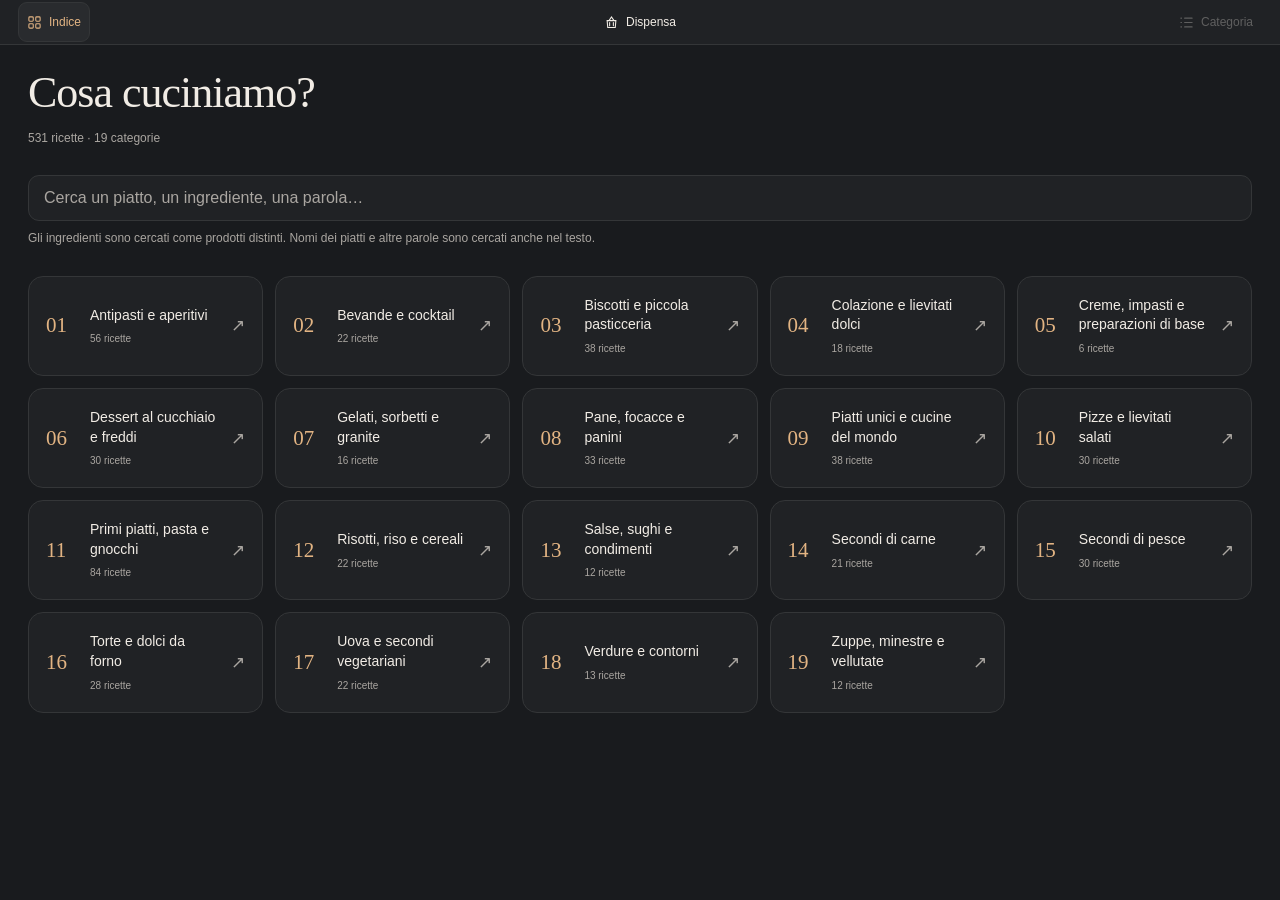
==== app/index.html @ 40055543 "Sapore TEC-05: enrich 11 approved legacy cards and alias duplicate Bomboloni" ====
<!DOCTYPE html><html lang="it"><head><meta charset="utf-8"><meta name="viewport" content="width=device-width, initial-scale=1, viewport-fit=cover"><meta name="theme-color" content="#191b1e"><title>Sapore · Ricettario</title><style>
:root{color-scheme:dark;--ink:#f1ece5;--muted:#aaa6a1;--accent:#e2b483;--paper:#191b1e;--panel:#202225;--line:#343638;--soft:#292b2e}*{box-sizing:border-box}html,body{margin:0;min-height:100%;font-family:ui-sans-serif,-apple-system,BlinkMacSystemFont,"Segoe UI",sans-serif;color:var(--ink);background:var(--paper)}button,input{font:inherit}button{cursor:pointer}button,a,input{-webkit-tap-highlight-color:transparent;touch-action:manipulation}button:focus-visible,input:focus-visible,a:focus-visible{outline:2px solid var(--accent);outline-offset:4px}button:disabled{cursor:default;opacity:.3}[hidden],.hidden{display:none!important}a{color:inherit}
.app{max-width:1280px;margin:auto;min-height:100dvh}.top{position:sticky;top:0;z-index:20;background:var(--panel);border-bottom:1px solid var(--line);padding:4px max(18px,env(safe-area-inset-right)) 4px max(18px,env(safe-area-inset-left));padding-top:max(4px,env(safe-area-inset-top))}.headerActions{display:flex;align-items:center;justify-content:space-between;gap:12px}.top button{display:flex;align-items:center;justify-content:center;gap:7px;min-height:42px;padding:7px 11px;border:1px solid transparent;border-radius:9px;color:var(--ink);background:transparent;font-size:12px}.top button:hover,.top button[aria-pressed=true]{background:var(--soft);border-color:var(--line)}.top button[aria-pressed=true]{color:var(--accent)}.top button svg{width:15px;height:15px;flex-shrink:0}.stage{padding:20px max(28px,env(safe-area-inset-right)) max(28px,env(safe-area-inset-bottom)) max(28px,env(safe-area-inset-left))}.small,.notice{font-size:12px;line-height:1.6;color:var(--muted)}
.index{padding:12px 0}.indexTop{display:flex;align-items:center;justify-content:space-between;gap:14px}.index h2,.pantry h2,.story h2,.welcome h2{font-family:Georgia,"Times New Roman",serif;font-weight:400;line-height:1.1;letter-spacing:-1px;font-size:clamp(28px,4vw,44px);margin:0}.count{font-family:ui-sans-serif,system-ui,sans-serif;font-size:11px;color:var(--muted);letter-spacing:0;white-space:nowrap;margin-left:8px}.categoryIntro{margin:12px 0 26px}.categoryGrid{display:grid;grid-template-columns:repeat(auto-fit,minmax(220px,1fr));gap:12px}.categoryCard{display:flex;align-items:center;gap:14px;min-height:100px;padding:19px 17px;border:1px solid var(--line);border-radius:15px;background:var(--panel);color:var(--ink);text-align:left}.categoryCard:hover{background:var(--soft);border-color:#78614b}.catNumber{flex:0 0 30px;color:var(--accent);font-family:Georgia,serif;font-size:21px}.catLabel{flex:1;font-size:14px;line-height:1.4;font-weight:500}.categoryCard small{display:block;margin-top:7px;color:var(--muted);font-size:10px;font-weight:400}.catArrow{font-size:17px;color:var(--muted)}.indexTop button{border:1px solid var(--line);background:var(--panel);color:var(--ink);border-radius:9px;min-height:42px;padding:8px 12px;font-size:12px}.search{width:100%;margin:20px 0 14px;border:1px solid var(--line);border-radius:11px;padding:13px 15px;min-height:44px;font-size:14px;color:var(--ink);background:var(--panel)}input::placeholder{color:var(--muted)}.results{display:grid;grid-template-columns:repeat(2,minmax(0,1fr));gap:8px}.results button{display:flex;justify-content:space-between;align-items:center;gap:12px;min-height:49px;padding:13px 15px;text-align:left;border:1px solid var(--line);border-radius:11px;background:var(--panel);color:var(--ink);font-size:13px;line-height:1.45}.results button:hover{background:var(--soft);border-color:#78614b}.results button span{color:var(--accent);font-size:20px}
.recipeNav{display:grid;grid-template-columns:minmax(0,1fr) auto minmax(0,1fr);gap:10px;align-items:center;margin:0 0 22px}.recipeNav button{display:flex;align-items:center;gap:10px;min-width:0;min-height:42px;border:1px solid var(--line);border-radius:10px;background:var(--panel);color:var(--ink);padding:6px 11px;text-align:left}.recipeNav button:last-child{justify-content:flex-end;text-align:right}.recipeNav button:hover:not(:disabled){background:var(--soft);border-color:#78614b}.navArrow{font-size:20px;color:var(--accent)}.navText{min-width:0}.recipeNav small{display:block;font-size:9px;color:var(--muted)}.recipeNav strong{display:block;font-size:11px;font-weight:500;overflow:hidden;white-space:nowrap;text-overflow:ellipsis;margin-top:3px}.recipePosition{font-size:10px;color:var(--muted);white-space:nowrap;font-variant-numeric:tabular-nums}
.recipe{display:grid;grid-template-columns:minmax(0,1.6fr) minmax(290px,1fr);gap:40px;padding:12px 8px 0;align-items:start}.recipeMain{grid-column:1;grid-row:1;min-width:0}.recipeAside{grid-column:2;grid-row:1;min-width:0}.recipeHeader{padding:2px 0 22px;margin-bottom:22px;border-bottom:1px solid var(--line)}.category{font-size:10px;letter-spacing:.15em;text-transform:uppercase;color:var(--accent);font-weight:500;line-height:1.5}.recipeHeader h2{font-family:Georgia,"Times New Roman",serif;font-size:clamp(31px,3.2vw,43px);font-weight:400;line-height:1.08;letter-spacing:-1.3px;margin:12px 0 18px;overflow-wrap:break-word;text-wrap:balance}.recipeFacts{display:flex;flex-wrap:wrap;gap:6px 15px;font-size:11px;line-height:1.55}.actions{display:flex;gap:6px;flex-wrap:wrap;margin-top:15px}.actions button,.actions a{display:inline-flex;align-items:center;justify-content:center;min-height:36px;border:1px solid var(--line);border-radius:8px;background:transparent;color:var(--muted);padding:6px 9px;font-size:10px;text-decoration:none}.actions button:hover,.actions a:hover{background:var(--soft);color:var(--ink)}.ingredients{background:var(--panel);border:1px solid var(--line);padding:20px 23px;border-radius:16px}.recipe h3{font-size:13px;font-weight:500;margin:0 0 17px;padding-bottom:13px;border-bottom:1px solid var(--line)}.ing{border-bottom:1px solid var(--line);padding:11px 0;font-size:13px;line-height:1.55;overflow-wrap:break-word}.ing:last-child{border:0}.ingQuantity{color:var(--accent);font-weight:550;font-variant-numeric:tabular-nums}.ingSection{font-size:10px;letter-spacing:.09em;text-transform:uppercase;color:var(--accent);margin:23px 0 6px;padding-bottom:8px;border-bottom:1px solid #6c5946;font-weight:500;line-height:1.5}.ingSection:first-of-type{margin-top:12px}.step{display:grid;grid-template-columns:26px minmax(0,1fr);gap:12px;align-items:start;font-size:14px;line-height:1.65;margin-bottom:18px;break-inside:avoid}.step:last-child{margin-bottom:0}.step i{display:grid;place-items:center;width:25px;height:25px;border:1px solid #76624d;border-radius:50%;color:var(--accent);font-size:10px;font-style:normal;font-weight:400;margin-top:1px}.step span{overflow-wrap:break-word}.photo{margin-top:28px;overflow:hidden;border-radius:13px;background:var(--soft)}.imageWrap{position:relative;width:100%;aspect-ratio:2.6 / 1;overflow:hidden}.photo img{position:absolute;inset:0;width:100%;height:100%;object-fit:cover;object-position:center 48%;display:block}.emptyPhoto{height:100%;display:flex;align-items:center;justify-content:center;padding:20px;background:linear-gradient(135deg,#292b2e,#202225)}.emptyPhoto a{font-size:12px;color:var(--muted);line-height:1.6;text-align:center;text-decoration-thickness:1px;text-underline-offset:4px}.noPhoto .imageWrap{aspect-ratio:auto;min-height:100px}.noPhoto .emptyPhoto{min-height:100px;padding-bottom:35px}.imageWrap .photoCredit{position:absolute;right:9px;bottom:9px;max-width:calc(100% - 18px);padding:5px 8px;background:#111214bf;border-radius:5px;color:#fff;font-size:9px;line-height:1.4;text-align:right}.photoCredit a{color:inherit;text-decoration:none}
.pantry{background:var(--panel);border:1px solid var(--line);border-radius:17px;padding:clamp(18px,3vw,32px)}.pantry h2{margin-bottom:13px}.pantry input{min-width:0;width:min(75%,460px);border:1px solid var(--line);border-radius:10px;padding:12px;min-height:44px;background:var(--paper);color:var(--ink)}.pantry button{min-height:44px;border:1px solid var(--line);border-radius:10px;padding:10px 13px;background:var(--soft);color:var(--ink);font-size:12px}.pantry #addIngredient{background:var(--accent);color:#191b1e;border-color:var(--accent)}.pantry .match{display:block;width:100%;text-align:left;margin-top:8px;background:var(--paper);color:var(--ink);min-height:48px;line-height:1.5}.pantry .match:hover{background:var(--soft)}.pantry .pill{display:inline-block;color:var(--accent);margin:3px;padding:7px 10px;font-size:12px}.story,.welcome{display:flex;flex-direction:column;align-items:center;justify-content:center;min-height:60dvh;text-align:center;padding:30px;background:var(--panel);border:1px solid var(--line);border-radius:17px;gap:14px}.story p,.welcome p{max-width:600px;font-size:14px;line-height:1.7;color:var(--muted)}.story button,.story a,.primaryButton{min-height:42px;background:var(--soft);color:var(--ink);border:1px solid var(--line);border-radius:10px;padding:10px 14px;text-decoration:none;font-size:12px}
@media(max-width:760px){.stage{padding:14px max(14px,env(safe-area-inset-right)) max(24px,env(safe-area-inset-bottom)) max(14px,env(safe-area-inset-left))}.top{padding-left:max(10px,env(safe-area-inset-left));padding-right:max(10px,env(safe-area-inset-right))}.index h2{font-size:31px}.indexTop{flex-wrap:wrap}.categoryIntro{margin:11px 0 20px}.categoryGrid{grid-template-columns:repeat(2,minmax(0,1fr));gap:9px}.categoryCard{display:grid;grid-template-columns:minmax(0,1fr) auto;align-items:start;gap:9px;padding:14px;min-height:126px;border-radius:13px}.catNumber{grid-column:1;font-size:21px}.catLabel{grid-column:1/-1;grid-row:2;font-size:12px}.catArrow{grid-column:2;grid-row:1;font-size:16px}.categoryCard small{font-size:10px;margin-top:5px}.results{grid-template-columns:1fr}.recipe{display:flex;flex-direction:column;gap:25px;padding:7px 4px 0}.recipeAside,.recipeMain{width:100%}.recipeHeader{padding:0 0 20px;margin-bottom:21px}.recipeHeader h2{font-size:36px;margin:11px 0 16px;letter-spacing:-1px;text-wrap:initial}.recipeFacts{font-size:12px;gap:6px 13px}.ingredients{padding:20px}.ing{font-size:14px;padding:12px 0}.recipe h3{font-size:14px}.step{font-size:15px;line-height:1.65;margin-bottom:21px}.recipeNav{gap:7px;margin-bottom:17px}.recipeNav button{padding:6px 9px;gap:6px}.recipeNav strong{font-size:10px}.recipeNav small{font-size:9px}.navArrow{font-size:18px}.recipePosition{font-size:9px}.imageWrap{aspect-ratio:1.25 / 1}.photo{margin-top:25px}.actions button,.actions a{min-height:40px;font-size:11px;padding:7px 11px}.pantry h2{font-size:30px}}
@media(prefers-reduced-motion:no-preference){button,a{transition:background .15s,border-color .15s}}

/* Compact Notte navigation and recipe header. */
.headerActions{display:grid;grid-template-columns:repeat(3,minmax(0,1fr));gap:4px}.headerActions #indexToggle{justify-self:start}.headerActions #pantryToggle{justify-self:center}.headerActions #categoryToggle{justify-self:end}.top{padding-bottom:2px;padding-top:max(2px,env(safe-area-inset-top))}.top button{padding:5px 8px;min-height:40px}.stage{padding-top:12px}.recipeNav{margin-bottom:12px}.recipe{padding-top:4px}.recipeHeader{padding:0 0 14px;margin-bottom:14px}.recipeHeader h2{margin:8px 0 12px}.step{padding-bottom:16px;margin-bottom:16px;border-bottom:1px solid var(--line)}.step:last-child{border-bottom:0;padding-bottom:0;margin-bottom:0}
@media(max-width:760px){.stage{padding-top:10px}.recipeNav{margin-bottom:12px}.recipe{padding-top:0;gap:22px}.recipeHeader{padding-bottom:14px;margin-bottom:15px}.recipeHeader h2{margin:8px 0 12px;font-size:34px}.step{padding-bottom:18px;margin-bottom:18px}.top button{font-size:12px;gap:5px;padding:5px 6px}}

@media print{@page{size:A4 landscape;margin:10mm}:root{color-scheme:light;--ink:#202125;--muted:#505050;--accent:#6c451f;--paper:#fff;--panel:#fff;--line:#ddd;--soft:#fff}html,body,.app,.stage{background:#fff!important;color:#202125!important;min-height:0!important;height:auto!important;overflow:visible!important}.top,.recipeNav,.actions,.photoCredit{display:none!important}.stage{padding:0!important}.recipe{display:grid!important;grid-template-columns:minmax(0,1.6fr) minmax(0,1fr)!important;gap:8mm;padding:0!important}.recipeAside{grid-column:2!important;grid-row:1!important}.recipeMain{grid-column:1!important;grid-row:1!important}.recipeHeader h2{font-size:25px}.ingredients{padding:4mm}.step{font-size:11px;margin-bottom:4mm;break-inside:avoid}.step i{width:21px;height:21px}.ing{font-size:11px;padding:5px 0}.recipe h3{font-size:12px}.photo{max-height:65mm;break-inside:avoid}.imageWrap{height:60mm;aspect-ratio:auto}.photo img{object-fit:contain}.noPhoto{display:none}}

/* Reading order: phone title/photo/ingredients; tablet left card/right method. */
.recipe{grid-template-columns:minmax(0,1fr) minmax(0,1.45fr);gap:32px}.recipeAside{grid-column:1;grid-row:1;display:flex;flex-direction:column}.recipeMain{grid-column:2;grid-row:1}.recipeAside .recipeHeader{order:0}.recipeAside .ingredients{order:1}.recipeAside .photo{order:2;margin-top:20px}.recipeAside .imageWrap{aspect-ratio:4 / 3}.recipeAside .noPhoto .imageWrap{aspect-ratio:auto}.recipeHeader h2{font-size:clamp(30px,3vw,40px)}
@media(min-width:761px) and (max-width:1100px){.stage{padding-left:22px;padding-right:22px}.recipe{grid-template-columns:minmax(0,0.9fr) minmax(0,1.35fr);gap:26px;padding-left:0;padding-right:0}.recipeHeader h2{font-size:32px;line-height:1.08}.recipeFacts{font-size:11px;gap:5px 12px}.ingredients{padding:16px 18px}.ing{padding:9px 0;font-size:13px}.step{font-size:14px;line-height:1.6;gap:10px}.recipeAside .photo{margin-top:16px}.recipeAside .imageWrap{aspect-ratio:16 / 10}}
@media(max-width:760px){.recipe{gap:22px}.recipeAside .recipeHeader{order:0}.recipeAside .photo{order:1;margin:0 0 16px}.recipeAside .ingredients{order:2}.recipeAside .imageWrap{aspect-ratio:4 / 3}.recipeAside .noPhoto .imageWrap{aspect-ratio:auto}.recipeHeader h2{font-size:34px}.categoryCard .catNumber,.categoryCard .catArrow{display:none}.categoryCard{display:flex;align-items:center;min-height:84px;padding:15px}.categoryCard .catLabel{font-size:13px;line-height:1.4}.categoryCard small{margin-top:7px;font-size:11px}}
@media print{.recipe{grid-template-columns:minmax(0,1fr) minmax(0,1.45fr)!important}.recipeAside{grid-column:1!important}.recipeMain{grid-column:2!important}.recipeAside .photo{order:2}.recipeAside .ingredients{order:1}}
.pantryV2{background:transparent;border:0;padding:8px 0}.pantryHeading{display:flex;gap:20px;justify-content:space-between;align-items:flex-start}.pantryHeading h2{margin:10px 0 12px}.pantryHeading .small{max-width:650px;margin:0 0 20px}.pantryV2 .quietButton{background:transparent;color:var(--muted)}.pantryEntry{display:flex;gap:8px}.pantryV2 .pantryEntry input{width:100%;max-width:none;flex:1;background:var(--panel);padding:13px 15px}.pantryV2 #addIngredient{flex-shrink:0}.visuallyHidden{position:absolute;width:1px;height:1px;padding:0;margin:-1px;overflow:hidden;clip:rect(0,0,0,0);white-space:nowrap;border:0}.stockList{display:flex;flex-wrap:wrap;gap:6px;margin:12px 0 18px}.pantryV2 .pill{display:inline-flex;gap:12px;align-items:center;min-height:38px;margin:0;padding:8px 12px}.pill span{color:var(--muted);font-size:18px}.pantryPreferences{display:flex;align-items:center;justify-content:space-between;gap:20px;flex-wrap:wrap;border-top:1px solid var(--line);border-bottom:1px solid var(--line);padding:18px 0;margin-bottom:18px}.pantryPreferences fieldset{margin:0;padding:0;border:0}.pantryPreferences legend{font-size:12px;color:var(--muted);padding:0;margin-bottom:9px}.pantryLimits{display:flex;gap:5px}.pantryLimits button{min-width:44px;background:var(--panel)}.pantryLimits button[aria-pressed=true]{color:var(--accent);border-color:var(--accent)}.pantryBasics{display:flex;align-items:center;gap:9px;font-size:12px;line-height:1.5;cursor:pointer}.pantryV2 .pantryBasics input{width:19px;height:19px;min-height:19px;margin:0;padding:0;accent-color:var(--accent);flex-shrink:0}#pantryFeedback{margin:0 0 16px;min-height:20px;color:var(--accent)}.pantryEmpty{background:var(--panel);border:1px solid var(--line);border-radius:16px;padding:28px}.pantryEmpty h3{font-family:Georgia,serif;font-size:25px;font-weight:400;margin:0 0 12px}.pantryEmpty p{font-size:14px;line-height:1.6;color:var(--muted);max-width:640px;margin:0}.pantryRecipeGrid{display:grid;grid-template-columns:repeat(2,minmax(0,1fr));gap:14px}.pantryV2 .pantryRecipe{display:flex;flex-direction:column;align-items:stretch;gap:11px;text-align:left;border-radius:15px;background:var(--panel);padding:20px;color:var(--ink);line-height:1.55}.pantryRecipe:hover{border-color:var(--accent)}.pantryRecipeTop{display:flex;align-items:flex-start;justify-content:space-between;gap:12px}.pantryRecipeTop .category{font-size:9px;color:var(--muted)}.pantryBadge{font-size:10px;font-weight:500;white-space:nowrap;color:var(--accent)}.pantryBadge.ready{color:#f5e1b8}.pantryRecipeName{font-family:Georgia,serif;font-size:25px;line-height:1.15}.pantryAvailability{font-size:11px;color:var(--accent)}.pantryHave,.pantryMissing{font-size:12px}.pantryHave{color:var(--muted)}.pantryMissing{border-top:1px solid var(--line);padding-top:11px;color:var(--ink)}.pantryHave b,.pantryMissing b{font-weight:500}.pantryOptional{font-size:11px;color:var(--muted)}.pantryOpen{display:flex;justify-content:space-between;font-size:11px;color:var(--accent);margin-top:auto;padding-top:6px}.pantryFootnote{margin-top:24px;max-width:760px}.morePantry{display:block;margin:20px auto}.pantryV2 button:focus-visible{outline:2px solid var(--accent);outline-offset:3px}@media(max-width:760px){.pantryV2{padding:6px 0}.pantryHeading{gap:10px}.pantryHeading h2{font-size:31px}.pantryRecipeGrid{grid-template-columns:1fr}.pantryPreferences{gap:16px}.pantryV2 .pantryRecipe{padding:17px}.pantryRecipeName{font-size:24px}.pantryRecipeTop{flex-wrap:wrap;gap:6px}.pantryEntry input{font-size:16px}.pantryBasics{min-height:40px}.pantryEmpty{padding:22px}}
.recipeSearchBox{position:relative;margin-top:18px}.recipeSearchBox .search{margin:0;padding-right:44px}.recipeSearchBox button{position:absolute;right:5px;top:5px;min-width:34px;min-height:34px;padding:3px;font-size:22px}.searchHint{margin:8px 0 12px;font-size:12px}.searchResults{margin-bottom:16px}.searchResults button{align-items:flex-start}.searchResultText{min-width:0}.searchResultText strong{font-weight:500}.searchResultText small{display:block;color:var(--accent);font-size:10px;margin-top:5px}.searchResultText p{color:var(--muted);font-size:12px;margin:8px 0 0;line-height:1.5;overflow-wrap:anywhere}.categoryGrid[hidden]{display:none}button[hidden]{display:none}
.recipeSearchBox input::-webkit-search-cancel-button,.recipeSearchBox input::-webkit-search-decoration{-webkit-appearance:none}

/* Keep editable text at 16px to prevent iOS focus zoom; pinch zoom stays available. */
.recipeSearchBox .search,.pantryV2 .pantryEntry input{font-size:16px}
</style><link rel="stylesheet" href="layout-r3.css"></head><body><div class="app" id="app"><header class="top"><nav class="headerActions" aria-label="Navigazione principale"><button id="indexToggle" aria-pressed="false"><svg viewBox="0 0 24 24" fill="none" stroke="currentColor" stroke-width="1.7" aria-hidden="true"><rect x="3" y="3" width="7" height="7" rx="1.5"/><rect x="14" y="3" width="7" height="7" rx="1.5"/><rect x="3" y="14" width="7" height="7" rx="1.5"/><rect x="14" y="14" width="7" height="7" rx="1.5"/></svg>Indice</button><button id="pantryToggle" aria-pressed="false"><svg viewBox="0 0 24 24" fill="none" stroke="currentColor" stroke-width="1.7" stroke-linecap="round" aria-hidden="true"><path d="M5 9h14l-1 11H6L5 9Z M8 9l4-6 4 6 M9 12v5 M15 12v5"/></svg>Dispensa</button><button id="categoryToggle" aria-label="Torna alla categoria" disabled><svg viewBox="0 0 24 24" fill="none" stroke="currentColor" stroke-width="1.7" stroke-linecap="round" aria-hidden="true"><path d="M9 5h12M9 12h12M9 19h12M3 5h1M3 12h1M3 19h1"/></svg>Categoria</button></nav></header><main id="stage" class="stage" aria-live="polite"></main></div>
<script src="layout-r3.js"></script><script>const EDITORIAL_ENRICHMENT={"GZ-00076":{"description":"Variante siciliana delle arancine con riso allo zafferano e ripieno di besciamella, granella di pistacchio e caciocavallo.","story":"Gli arancini, chiamati anche arancine secondo le tradizioni locali, appartengono alla cultura dello street food siciliano. Questa variante valorizza il pistacchio, ingrediente particolarmente rappresentativo della gastronomia dell'isola, abbinandolo al caciocavallo e alla besciamella. La fonte descrive il contesto gastronomico, ma non documenta una data o un inventore della variante.","history_status":"verified_editorial_introduction"},"GZ-00002":{"description":"Finger food da aperitivo composto da piccoli blinis di farina di ceci e farina di frumento, prosciutto crudo e avocado disposto a rosa, accompagnato da marmellata d'arancia. La presentazione punta sul contrasto fra sapidità, freschezza e nota agrumata.","story":"La pagina editoriale presenta il piatto come proposta contemporanea per feste, Natale e Capodanno, non come specialità con una storia tradizionale documentata. L'elemento distintivo è la decorazione floreale dell'avocado e l'incontro fra sapori diversi.","history_status":"editorial_context_no_historical_origin"},"GZ-01477":{"description":"Bocconcini di baccalà dissalato fritti in pastella alla birra con paprika, accompagnati da una salsa di maionese, ketchup, senape, cetriolini e una nota piccante. La pastella fredda e la frittura a 180 °C favoriscono una crosta croccante.","story":"GialloZafferano propone questa versione come interpretazione speziata del classico baccalà fritto casalingo, adatta anche alle occasioni festive e agli aperitivi. La pagina non attribuisce alla specifica variante alla paprika una provenienza storica documentata.","history_status":"editorial_context_no_historical_origin"},"GZ-03895":{"description":"Piccoli fagottini di pasta sfoglia che racchiudono albicocche e formaggio filante: l'esterno friabile e dorato contrasta con la frutta morbida e il ripieno sapido.","story":"La presentazione editoriale descrive una proposta creativa da aperitivo o brunch, ispirata all'abbinamento dolce-salato; non la identifica come ricetta regionale storica.","history_status":"editorial_context_no_historical_origin"},"GZ-00005":{"description":"Specialità siciliana di riso farcito, modellato e fritto; nella versione presentata i ripieni classici sono ragù con piselli e prosciutto con mozzarella.","story":"Gli arancini o arancine sono un emblema dello street food siciliano. Forma e dimensioni cambiano secondo città e ripieno; la fonte li accosta alle panelle e ai cazzilli palermitani e distingue preparazioni affini come supplì laziali e palle di riso campane.","history_status":"documented_culinary_tradition"},"GZ-00078":{"description":"Sfere fritte di spaghetti conditi con burro, formaggio, uova e zafferano, solitamente farcite con ragù, piselli e scamorza.","story":"La pagina li presenta come reinterpretazione dei classici arancini di riso della cucina siciliana: la pasta sostituisce il riso, mentre restano la forma da street food e la frittura. Non fornisce una data di invenzione.","history_status":"documented_derivation_no_date"},"GZ-01802":{"description":"Mazzetti di asparagi avvolti con prosciutto crudo e pasta sfoglia, arricchiti da formaggio e senape di Digione; il risultato è un antipasto croccante e saporito.","story":"La presentazione valorizza la stagionalità primaverile degli asparagi e l'uso del piatto per brunch e occasioni conviviali. Non documenta una specifica origine storica o regionale.","history_status":"editorial_context_no_historical_origin"},"GZ-01463":{"description":"Mezzi avocado usati come piccoli contenitori per uova e salmone, con succo di lime a dare freschezza; piatto adatto a colazione salata e brunch.","story":"La fonte lo presenta come rivisitazione moderna della colazione di ispirazione inglese, alternativa a uova, toast e bacon. Non sostiene che sia una preparazione inglese tradizionale codificata.","history_status":"editorial_context_no_historical_origin"},"GZ-01480":{"description":"Crema delicata e soffice di stoccafisso lavorato e mantecato, da servire con crostini o polenta grigliata.","story":"Piatto rappresentativo della tradizione veneziana. Nel lessico veneto lo stoccafisso essiccato viene comunemente chiamato baccalà, circostanza spiegata nell'introduzione della fonte. La ricetta pubblicata è attribuita allo chef Francesco Munarini dell'Osteria Do Spade di Venezia; la pagina non documenta una data precisa d'origine del piatto.","history_status":"documented_regional_tradition"},"GZ-02318":{"description":"Panini ai cereali svuotati e farciti con verdure, formaggio e prosciutto, poi passati in forno per ottenere bordi croccanti e un interno morbido.","story":"La pagina descrive un'idea versatile da buffet e cena informale, con farciture adattabili agli ingredienti disponibili. I riferimenti geografici nell'introduzione non costituiscono una prova di origine regionale precisa.","history_status":"editorial_context_no_historical_origin"},"GZ-00007":{"description":"Piccoli involtini da aperitivo in cui una prugna disidratata viene avvolta nel bacon e cotta al forno fino a ottenere un rivestimento dorato e croccante. Il contrasto fra la dolcezza del frutto e la sapidità del salume è l'elemento caratterizzante.","story":"La presentazione editoriale propone questi bocconcini come finger food per occasioni speciali e richiama la tradizione degli accostamenti dolce-salato; non attribuisce alla ricetta una specifica origine geografica o storica.","history_status":"editorial_context_no_documented_origin"},"GZ-00008":{"description":"Bocconcini vegetariani cotti in piccoli stampi, preparati con quinoa, zucchine, Grana Padano, zenzero e scorza di limone. Una proposta leggera dal profilo fresco e aromatico, adatta come antipasto.","story":"La fonte racconta la lunga storia della quinoa negli altopiani andini del Sud America, dove è coltivata da millenni, e ne ricorda il valore nella cultura inca con il nome quechua 'Chisiya mama', riferito alla madre dei semi. Si tratta della storia dell'ingrediente, non di una pretesa origine antica dei bocconcini di questa ricetta.","history_status":"documented_ingredient_history_not_recipe_origin"},"GZ-00011":{"description":"Bruschetta di pane tostato con crema di robiola ed erba cipollina, prosciutto crudo dolce e fichi leggermente grigliati con miele. L'insieme combina croccantezza, cremosità e contrasto dolce-sapido.","story":"La pagina spiega che il termine 'bruschetta' è collegato a 'bruscato', cioè pane rustico abbrustolito, e ne colloca l'uso tradizionale fra Lazio e Abruzzo prima della diffusione nel resto d'Italia. Questo contesto riguarda la bruschetta in generale; l'abbinamento con fichi e crudo è presentato come interpretazione moderna.","history_status":"documented_dish_family_etymology"},"GZ-00015":{"description":"Tartine mignon di pane o pancarrè, generalmente senza crosta, arricchite con burro, creme o salse e guarnizioni variabili. La disposizione decorativa degli ingredienti è parte integrante della preparazione, pensata per essere mangiata in uno o due bocconi.","story":"La fonte descrive il ruolo dei canapè come piccoli antipasti da aperitivo e l'importanza della loro presentazione elegante; non fornisce una ricostruzione storica documentata dell'origine del piatto.","history_status":"editorial_context_no_documented_origin"},"GZ-00085":{"description":"Bicchierini monoporzione con riso Venere aromatico, crema di porro, basilico e zenzero e dadini di pesce spada profumati al limone. Il contrasto cromatico tra riso scuro, salsa verde e pesce rende scenografico l'antipasto.","story":"La presentazione editoriale interpreta in chiave moderna l'abbinamento fra riso e pesce della cucina italiana. Non documenta un'origine storica specifica di questa preparazione.","history_status":"editorial_context_no_historical_origin"},"GZ-03967":{"description":"Specialità ligure cremosa a base di stoccafisso ammollato, patate, olio extravergine, aglio, prezzemolo e scorza di limone. Il pesce e le patate vengono amalgamati fino a ottenere una consistenza morbida, adatta ai crostoni.","story":"La fonte collega il brandacujun alla tradizione marinara ligure: stoccafisso e patate erano alimenti conservabili e pratici durante le traversate. Riporta come possibile spiegazione del nome il gesto del «brandare», cioè scuotere o ruotare ripetutamente la pentola; esistono però più interpretazioni etimologiche.","history_status":"documented_regional_tradition_qualified_etymology"},"GZ-00089":{"description":"Piccoli gusci di pasta brisée ripieni di risotto al pomodoro con piselli, prosciutto cotto e taleggio, cotti al forno e serviti come antipasto monoporzione.","story":"La fonte propone una reinterpretazione salata dei budini di riso dolci associati alla pasticceria toscana. Il riferimento è gastronomico e non costituisce prova di un'origine antica della specifica variante salata.","history_status":"editorial_inspiration_not_historical_origin"},"GZ-00022":{"description":"Aperitivo estivo composto da bicchierini di melone frullato e condito, accompagnati da fagottini croccanti di pasta fillo con feta, cipolla rossa, olive nere e pomodorini.","story":"La ricetta nasce come proposta editoriale contemporanea che sostituisce il classico accostamento prosciutto e melone con il contrasto fra dolcezza del melone e sapidità della feta. La fonte non indica una tradizione o data di invenzione per questo piatto.","history_status":"editorial_context_no_historical_origin"},"GZ-00024":{"description":"Crocchette fritte dalla panatura dorata e croccante, con un interno morbido ottenuto da una besciamella molto densa arricchita con prosciutto crudo e cipolla.","story":"La presentazione inserisce le crocchette nel repertorio degli antipasti e degli stuzzichini, citando varianti a base di patate, riso o formaggi e il confronto con le croquetas spagnole. Non documenta una provenienza storica precisa per questa versione.","history_status":"editorial_context_no_historical_origin"},"GZ-00132":{"description":"Crocchette fritte di risotto allo zafferano con cuore cremoso di stracchino e rivestimento croccante di panko. Il colore dorato del riso richiama il risotto alla milanese.","story":"La fonte dichiara esplicitamente l'ispirazione al risotto alla milanese e alla tradizione lombarda dello zafferano nel riso. La trasformazione in crocchette ripiene è una reinterpretazione, non una ricetta storica milanese attestata dalla pagina.","history_status":"documented_culinary_inspiration"}};
const RECIPES=[{"id":"GZ-03895","name":"Albicocche in sfoglia","category":"Antipasti e aperitivi","serves":"6 pezzi","prep":"10 min","cook":"18 min","rest":"","ingredients":["Albicocche 6","pasta sfoglia rotonda 230 g","scamorza 30 g.\nPER FINIRE: tuorlo 1","latte intero 10 g","semi di lino 1 cucchiaino","pepe rosa in grani 1 cucchiaino."],"steps":["Tagliare la scamorza a cubetti. Lavare le albicocche, asciugarle, dividerle a metà e togliere il nocciolo.","Ricavare sei dischi di pasta sfoglia di circa 10 cm di diametro.","Sistemare metà albicocca al centro di ogni disco, riempire la cavità con scamorza e richiudere con l'altra metà.","Avvolgere ciascun frutto nella sfoglia sigillando le giunzioni, disporre su una teglia con carta forno e spennellare con tuorlo e latte.","Praticare piccoli fori in superficie, cospargere con semi di lino e pepe rosa e cuocere in forno statico a 200 °C per 15–18 minuti, fino a doratura."],"photo":"","source":"https://www.giallozafferano.com/recipes/apricots-in-puff-pastry.html","pdfPage":10,"description":"Un antipasto accattivante e insolito che racchiude al suo interno un segreto di formaggio filante... lasciatevi stupire dalle albicocche in sfoglia!"},{"id":"GZ-00002","name":"Antipasto crudo e avocado","category":"Antipasti e aperitivi","serves":"12 pezzi","prep":"15 min","cook":"15 min","rest":"","ingredients":["Avocado sodi 2","farina di ceci 50 g","farina 00 50 g","lievito istantaneo salato 1/4 cucchiaino","acqua 120 g","sale 5 g","prosciutto crudo 12 fette","marmellata di arance 2 cucchiai."],"steps":["Riunire le due farine, il lievito e il sale; incorporare l’acqua a filo lavorando con una frusta fino a ottenere una pastella uniforme.","Cuocere dodici piccoli blinis in padella antiaderente, circa 2–3 minuti per lato, e tenerli da parte.","Tagliare gli avocado a fettine sottili; per ogni pezzo sovrapporre e avvolgere circa dieci fettine formando una rosa.","Disporre su ogni blinis una fetta di prosciutto e una rosa di avocado. Servire con la marmellata di arance leggermente lavorata."],"photo":"","source":"https://ricette.giallozafferano.it/Antipasto-crudo-e-avocado.html","pdfPage":11,"description":"Stuzzicate l'appetito dei vostri ospiti con un accattivante finger food dai sapori esotici che li conquisterà al primo morso: antipasto crudo e avocado!"},{"id":"GZ-00003","name":"Arancini al ragù bianco","category":"Antipasti e aperitivi","serves":"12 pezzi","prep":"60 min","cook":"45 min","rest":"raffreddamento riso circa 2 ore","ingredients":["RISO: riso Vialone Nano 500 g","acqua 1200 g","caciocavallo grattugiato 100 g","burro 30 g","zafferano 0,45 g","sale fino q.b.\nRAGÙ: manzo macinato 50 g","maiale macinato 50 g","piselli 80 g","sedano 1 costa","carota 1","cipolla dorata 1","Parmigiano Reggiano 50 g","vino bianco 40 g","olio EVO, sale e pepe q.b.\nRIPIENO: caciocavallo a cubetti 50 g.\nPASTELLA: farina 00 200 g","acqua fredda 340 g","sale 1 pizzico.\nPANATURA: pangrattato q.b.","olio di arachidi q.b."],"steps":["Lessare il riso nell'acqua salata fino ad assorbimento; condirlo con zafferano sciolto in poca acqua calda, burro e caciocavallo grattugiato.","Stendere il riso su un vassoio, coprirlo e lasciarlo raffreddare completamente per circa due ore.","Rosolare sedano, carota e cipolla tritati; unire le carni, sfumare con il vino e cuocere dolcemente. A metà cottura aggiungere i piselli; alla fine incorporare il Parmigiano e raffreddare.","Con le mani inumidite formare una cavità nel riso, inserire ragù e cubetti di caciocavallo, richiudere e modellare a punta.","Mescolare farina, acqua fredda e sale in una pastella liscia. Rivestire ogni arancino e poi passarlo nel pangrattato.","Friggere pochi pezzi per volta in olio a circa 170 °C, scolare su carta assorbente e servire caldi."],"photo":"","source":"https://www.giallozafferano.com/recipes/white-ragu-arancini.html","pdfPage":12,"description":"La newsletter presenta questo piatto, ma non ne conserva una descrizione completa. La fonte è disponibile tramite il collegamento qui sotto"},{"id":"GZ-00005","name":"arancini di riso","category":"Antipasti e aperitivi","serves":"Circa 12 arancini","prep":"60 min","cook":"50 min","rest":"Circa 2 h di raffreddamento del riso","ingredients":["Riso Vialone Nano 500 g","Acqua 1,25 l, per il riso","Caciocavallo stagionato grattugiato 100 g","Burro 30 g","Zafferano 0,15 g","Sale grosso 1 cucchiaio","Carne macinata di maiale 150 g, per il ragù","Passata di pomodoro 200 g","Piselli 80 g","Cipolla bianca 50 g","Vino rosso 50 g","Olio extravergine d’oliva q.b.","Sale fino q.b.","Pepe nero q.b.","Caciocavallo fresco 50 g, per il ragù","Prosciutto cotto 120 g, per il ripieno bianco","Mozzarella 120 g, per il ripieno bianco","Farina 00 200 g, per la pastella","Acqua 350 g, per la pastella","Sale fino 1 pizzico, per la pastella","Pangrattato 200 g","Olio di semi 3 l, per friggere"],"steps":["Cuoci il riso in acqua salata finché il liquido viene assorbito; verso fine cottura unisci lo zafferano.","Manteca con burro e caciocavallo stagionato, poi stendi su un vassoio e fai raffreddare completamente.","Per il ragù, rosola cipolla e macinato nell’olio, sfuma col vino, aggiungi passata e piselli e cuoci finché il sugo è denso.","Taglia a cubetti mozzarella, prosciutto e caciocavallo fresco.","Con mani inumidite forma cavità in porzioni di riso; farcisci metà con prosciutto e mozzarella e metà con ragù e caciocavallo.","Chiudi bene e modella i pezzi; prepara una pastella fluida con farina, acqua e un pizzico di sale.","Immergi gli arancini nella pastella, ricoprili di pangrattato e friggi pochi pezzi alla volta a 160–170 °C fino a doratura."],"photo":"https://commons.wikimedia.org/wiki/Special:FilePath/Arancini_.jpg","source":"https://www.giallozafferano.com.br/receitas/Arancini-de-arroz.html","pdfPage":13,"description":"La newsletter presenta questo piatto, ma non ne conserva una descrizione completa. La fonte è disponibile tramite il collegamento qui sotto","photoCreditUrl":"https://commons.wikimedia.org/wiki/File:Arancini_.jpg","photoAuthor":"AndreaTartaglia","photoLicense":"CC BY-SA 4.0","photoIllustrative":true},{"id":"GZ-00076","name":"Arancini di riso al pistacchio","category":"Antipasti e aperitivi","serves":"Scheda: 12 arancini nella lista ingredienti; intestazione indica 13 pezzi. Quantità da verificare.","prep":"Non precisato nella fonte consultata","cook":"Risotto circa 18-20 min; frittura a 170 °C (durata non precisata)","rest":"","ingredients":["Riso: 300 g riso Carnaroli","50 g scalogno","30 g olio extravergine di oliva","50 g vino bianco","800 g brodo vegetale","1 bustina zafferano","65 g Grana Padano","Sale e pepe q.b.","Ripieno: 15 g burro","15 g farina 00","150 g latte intero","Noce moscata e sale q.b.","30 g granella di pistacchio","55 g caciocavallo","Pastella e frittura: 130 g farina 00","195 g acqua","Sale q.b.","150 g pangrattato","800 g olio di semi di arachide","Finitura: 10 g farina di pistacchio"],"steps":["Preparare il brodo vegetale e conservarne 50 g per sciogliere lo zafferano. Soffriggere lo scalogno tritato in olio, tostare il riso e sfumare con vino bianco.","Cuocere il risotto unendo brodo caldo in più riprese per circa 18–20 minuti; regolare di sale e pepe, aggiungere lo zafferano sciolto nel brodo e mantecare con Grana Padano. Stendere su un vassoio e raffreddare completamente.","Creare una besciamella densa: scaldare il latte con sale e noce moscata; fare un roux con burro e farina, versare il latte e cuocere mescolando. Raffreddarla coperta a contatto.","Tagliare il caciocavallo a cubetti. Prendere circa 75 g di riso freddo per pezzo, appiattire nel palmo, farcire con poca besciamella, granella e formaggio e chiudere a sfera.","Preparare una pastella liscia con farina, acqua e sale. Passare ogni arancino nella pastella e poi nel pangrattato.","Scaldare l’olio a 340 °F e friggere pochi arancini per volta fino a doratura; scolare e rifinire con la farina di pistacchio."],"photo":"","source":"https://ricette.giallozafferano.it/Arancini-di-riso-al-pistacchio.html","pdfPage":14,"description":"Variante siciliana delle arancine con riso allo zafferano e ripieno di besciamella, granella di pistacchio e caciocavallo.","notes":"Discrepanza fonte: indicazione per 12 nella lista ingredienti, 13 nell’intestazione. Nessuna correzione arbitraria, confronto editoriale necessario.","sourceOriginalId":"SRC-5a0d7d5c78927927","reviewedRecordSha256":"2c25244ef10d5a0fcfd9b8b7a7767f07d7f5b9fc93a02dcc4946c5bc7bdc8485","sourceReviewRevision":"CUR-20261117-FONTE-R4.1","author":"GialloZafferano","temperature":"Frittura a 340 °F (circa 171 °C); riso 18–20 min.","alternateSourceUrls":["https://www.giallozafferano.com/recipes/pistachio-rice-arancini.html"]},{"id":"GZ-00078","name":"Arancini di spaghetti","category":"Antipasti e aperitivi","serves":"20 arancini","prep":"60 min","cook":"60 min","rest":"","ingredients":["Pasta: spaghetti 500 g","burro 35 g","tuorli 3","Grana Padano DOP 250 g","zafferano 1 bustina","olio EVO q.b.","sale q.b.","pepe q.b. Ragù: burro 25 g","manzo macinato 200 g","cipolla bianca 1/2","olio EVO q.b.","pepe q.b.","piselli surgelati 100 g","concentrato di pomodoro 40 g","sale q.b.","scamorza 100 g","vino rosso 100 ml. Pastella: pangrattato 500 g","farina 00 150 g","acqua 360 g","sale 1 pizzico. Frittura: olio di arachidi q.b."],"steps":["Per il ragù, stufare la cipolla nel burro e olio, rosolare la carne, sfumare con il vino e aggiungere il concentrato diluito; cuocere circa venti minuti, poi unire i piselli e far raffreddare.","Lessare gli spaghetti, colorarli con zafferano sciolto in acqua di cottura, scolarli e raffreddarli.","Condirli con burro, Grana, tuorli, sale e pepe; tagliarli grossolanamente e farli rassodare in frigorifero, preferibilmente una notte.","Modellare porzioni di spaghetti a pallina, farcirle con ragù e cubetti di scamorza, quindi chiuderle e raffreddarle ancora dieci minuti.","Mescolare farina, acqua e sale per una pastella; passarvi gli arancini e poi nel pangrattato.","Friggere in olio caldo per circa 5-6 minuti, finché sono dorati, e scolare."],"photo":"https://www.giallozafferano.com.br/images/142-14218/arancini-de-espaguete_1200x800.jpg","source":"https://www.giallozafferano.com.br/receitas/arancini-de-espaguete.html","pdfPage":15,"description":"Gli arancini di spaghetti sono una gustosa alternativa ai classici arancini di riso, preparati con spaghetti e un gustoso ripieno di ragÄ± e scamorza. <http://ricette.giallozafferano.it/Arancini-di-spaghetti.html>"},{"id":"GZ-01802","name":"Asparagi in sfoglia con crudo","category":"Antipasti e aperitivi","serves":"4 persone","prep":"30 min","cook":"25 min","rest":"","ingredients":["Asparagi 800 g","Pasta sfoglia 250 g","Prosciutto crudo 8 fette","Grana Padano DOP a scaglie 30 g","Uova 1."],"steps":["Eliminare le estremità dure degli asparagi e pulire i gambi. Legarli a mazzetto e lessarli in acqua salata per 8–10 minuti, lasciandoli ancora consistenti. Scolare e asciugare.","Stendere la sfoglia e tagliarla in otto strisce larghe circa tre centimetri.","Distribuire le scaglie di Grana sulle fette di prosciutto e avvolgerle attorno agli asparagi.","Arrotolare su ogni porzione una striscia di sfoglia a spirale. Spennellare con l’uovo sbattuto.","Disporre su teglia foderata e cuocere nel forno preriscaldato a 392 °F per circa 15 minuti, finché la sfoglia è dorata. Servire caldi."],"photo":"https://www.giallozafferano.com/images/313-31394/asparagus-in-puff-pastry-with-prosciutto_780x520_wm.jpg","source":"https://www.giallozafferano.com/recipes/asparagus-in-puff-pastry-with-prosciutto.html","pdfPage":16,"description":"La newsletter presenta questo piatto, ma non ne conserva una descrizione completa. La fonte è disponibile tramite il collegamento qui sotto"},{"id":"GZ-01463","name":"Avocado, uova e salmone","category":"Antipasti e aperitivi","serves":"4 persone","prep":"3 min","cook":"10 min","rest":"","ingredients":["Avocado 2","uova medie 4","salmone affumicato 90 g","erba cipollina 6 steli","lime 1","sale fino q.b.","pepe nero q.b.","pepe rosa in grani q.b.","olio EVO q.b."],"steps":["Grattugiare la scorza del lime, tritare l'erba cipollina e tenere da parte.","Dividere gli avocado a metà, togliere il nocciolo e irrorare la polpa con succo di lime; incidere la polpa con un coltellino.","Disporre una porzione di salmone affumicato su ogni mezzo avocado e insaporire con sale, pepe e scorza di lime.","Scaldare poco olio in padella e cuocere le uova al tegamino per circa 2–3 minuti, mantenendo i tuorli interi.","Adagiare un uovo su ogni mezzo avocado e completare con pepe rosa ed erba cipollina; servire subito."],"photo":"https://www.giallozafferano.com/images/328-32820/avocado-eggs-and-salmon_780x520_wm.jpg","source":"https://www.giallozafferano.com/recipes/avocado-eggs-and-salmon.html","pdfPage":17,"description":"Una sfiziosa ricetta per il brunch che può diventare anche un originale antipasto, ideale per fare il pieno di gusto ed energie: avocado, uova e salmone!"},{"id":"GZ-01477","name":"Baccalà in pastella","category":"Antipasti e aperitivi","serves":"4 persone","prep":"10 min","cook":"10 min","rest":"15 min per raffreddare farina e ciotola","ingredients":["Baccalà dissalato 1 filetto","Farina 00 fredda 300 g","Birra ghiacciata 300 g","Paprika dolce 1 cucchiaino","Sale fino ½ cucchiaino","Pepe nero q.b.","Per la salsa: maionese 50 g","Ketchup 30 g","Senape 1 cucchiaino","Cetriolini sottaceto 2","Tabasco® q.b."],"steps":["Mettere per 15 minuti in congelatore la ciotola e la farina, così da mantenerle ben fredde.","Preparare la salsa amalgamando maionese, ketchup, cetriolini tritati, senape, un poco del liquido dei cetriolini e Tabasco; conservarla a parte.","Privare il baccalà dissalato della pelle e tagliarlo in cubi di circa 4 cm.","Mescolare farina, sale, pepe e paprika; versare lentamente la birra molto fredda, lavorando con una frusta fino a ottenere una pastella liscia.","Scaldare l'olio per friggere a 180 °C, immergere pochi cubi alla volta nella pastella e friggerli per circa 5-8 minuti, finché dorati.","Scolare su carta assorbente, salare a piacere e servire subito con la salsa preparata."],"photo":"https://www.giallozafferano.it/images/234-23496/Baccala-in-pastella_450x300.jpg","source":"https://ricette.giallozafferano.it/Baccala-in-pastella.html","pdfPage":18,"description":"La newsletter presenta questo piatto, ma non ne conserva una descrizione completa. La fonte è disponibile tramite il collegamento qui sotto"},{"id":"GZ-01480","name":"Baccalà mantecato alla veneziana","category":"Antipasti e aperitivi","serves":"4 persone","prep":"30 min","cook":"30 min","rest":"","ingredients":["Stoccafisso già ammollato 800 g; Olio di semi di girasole 500 g; Alloro 2 foglie; Sale fino q.b.; Pepe nero q.b.\nPER GUARNIRE: Prezzemolo q.b.; Pepe nero q.b."],"steps":["Sciacquare più volte lo stoccafisso ammollato, eliminare le spine e tagliarlo in grossi pezzi.","Trasferirlo in una casseruola con l’alloro e acqua fredda sufficiente a coprirlo.","Portare a ebollizione, schiumare e cuocere per circa 30 minuti, finché il pesce tende a sfaldarsi.","Scolare bene e lavorare il pesce ancora caldo in planetaria con la frusta a velocità medio-bassa.","Versare l’olio di semi a filo, regolando sale e pepe; montare per circa 10 minuti fino a ottenere una crema soffice.","Formare quenelle e servire su crostini di pane o polenta, completando con prezzemolo e pepe."],"photo":"https://www.giallozafferano.es/images/3-350/Bacalao-a-la-crema-a-la-veneciana_1200x800.jpg","source":"https://www.giallozafferano.es/recetas/Bacalao-a-la-crema-a-la-veneciana.html","pdfPage":364,"description":"Il baccalà mantecato alla veneziana è un antipasto tipico, una crema di stoccafisso molto delicata, servita come con crostini di polpenta o pane!"},{"id":"GZ-02318","name":"Barchette di pane ripiene","category":"Antipasti e aperitivi","serves":"8 barchette","prep":"30 min","cook":"15 min (scheda fonte); 25 min (procedimento)","rest":"","ingredients":["Panini multicereali 8","uova 6","ricotta 40 g","Parmigiano Reggiano 20 g","erba cipollina q.b.","sale e pepe q.b.","olio EVO 3 cucchiai","pancetta 70 g","melanzana 140 g","prosciutto cotto 100 g","zucchine 200 g. Per spennellare: uovo 1."],"steps":["Tagliare la parte superiore dei panini e scavare la mollica, lasciando un fondo sufficientemente robusto.","Tagliare zucchina e melanzana a dadini; saltarle in padella con l’olio per circa 10 minuti e lasciarle raffreddare.","Sbattere le sei uova con ricotta, Parmigiano, erba cipollina, ortaggi raffreddati, prosciutto cotto e pancetta a dadini; regolare sale e pepe.","Riempire i panini con il composto senza eccedere con la parte liquida. Spennellare la superficie con l’uovo rimasto.","Cuocere in forno ventilato preriscaldato a circa 175 °C per 25 minuti, finché il ripieno risulta rappreso e dorato. Servire tiepidi o freddi."],"photo":"https://www.giallozafferano.com/images/315-31526/bread-boats-stuffed_780x520_wm.jpg","source":"https://www.giallozafferano.com/recipes/bread-boats-stuffed.html","pdfPage":19,"description":"Le barchette di pane ripiene sono una ricetta golosa e saporita, ottima come contorno o servita ad un aperitivo"},{"id":"GZ-00085","name":"Bicchierini di riso venere e spada","category":"Antipasti e aperitivi","serves":"10 bicchierini","prep":"15 min","cook":"40 min","rest":"","ingredients":["Riso Venere 200 g","pesce spada 250 g","scorza di limone 1","olio EVO q.b.","pepe nero q.b.","sale fino q.b. Crema: porri 100 g","zenzero fresco 20 g","basilico 15 g","olio EVO 30 g","sale fino q.b. Guarnizione: menta q.b.","olio EVO q.b."],"steps":["Lessare il riso Venere in abbondante acqua salata per circa quaranta minuti.","Tagliare porro e zenzero; farli insaporire in un pentolino con poco olio per alcuni minuti, poi frullare con basilico, 30 g d'olio e sale fino a una crema liscia.","Eliminare la pelle del pesce spada, ridurlo a dadini e saltarlo a fuoco vivo con olio per circa cinque minuti, aggiungendo scorza di limone, sale e pepe.","Scolare il riso e condirlo con poco olio e pepe.","In ciascun bicchierino disporre riso, crema di porro e basilico, dadini di spada e un secondo strato di riso; completare con olio e menta."],"photo":"https://www.giallozafferano.com/images/332-33215/venus-rice-and-swordfish-cups_1200x800.jpg","source":"https://www.giallozafferano.com/recipes/venus-rice-and-swordfish-cups.html","pdfPage":20,"description":"Affondate la forchetta strato dopo strato per andare alla scoperta di un conturbante gioco di sapori, aromi e colori... bicchierini di riso venere e spada!"},{"id":"GZ-00007","name":"Bocconcini di prugne e bacon","category":"Antipasti e aperitivi","serves":"8 bocconcini (circa 4 persone)","prep":"5 min","cook":"25 min","rest":"","ingredients":["Prugne secche denocciolate: 8 | Bacon: 8 fette | Salvia fresca: 8 foglie"],"steps":["Stendere le fette di bacon e collocare una prugna denocciolata a un'estremità di ciascuna. | 2. Arrotolare il bacon intorno alla frutta per formare otto involtini compatti. | 3. Disporli separati su una placca foderata di carta forno e cuocere in forno statico preriscaldato a 180 °C per circa 25 minuti, finché il bacon diventa dorato. | 4. Far riposare brevemente fuori dal forno e guarnire con una foglia di salvia per pezzo."],"photo":"https://www.giallozafferano.es/images/152-15269/bocaditos-de-ciruelas-y-bacon_1200x800.jpg","source":"https://ricette.giallozafferano.it/Bocconcini-di-prugne-e-bacon.html","pdfPage":21,"description":"Arrotolare e infornare: bastano due semplici mosse per portare in tavola un antipasto sfizioso dai sapori contrastanti... bocconcini di prugne e bacon!"},{"id":"GZ-00008","name":"Bocconcini di quinoa","category":"Antipasti e aperitivi","serves":"30 bocconcini","prep":"15 min","cook":"25 min (oltre alla cottura della quinoa)","rest":"","ingredients":["Quinoa: 150 g | Zucchine piccole: 2 | Uovo: 1 | Grana Padano DOP grattugiato: 50 g | Scorza grattugiata: 1 limone | Zenzero fresco grattugiato: quanto basta | Sale e pepe: quanto basta"],"steps":["Sciacquare la quinoa sotto acqua fredda per eliminare il retrogusto amaro. Lessarla in acqua leggermente salata secondo la confezione (indicativamente 15-20 minuti), quindi scolarla e raffreddarla. | 2. Grattugiare le zucchine e unirle in una terrina alla scorza di limone e a poco zenzero fresco. | 3. Aggiungere la quinoa cotta, il Grana e l'uovo. Regolare di sale e pepe e mescolare per ottenere un impasto uniforme. | 4. Distribuire circa 20 g di composto per stampino mini-muffin o pirottino piccolo, pressando leggermente. | 5. Cuocere in forno statico già caldo a 180 °C per circa 25 minuti (oppure ventilato a 160 °C per circa 20 minuti) e servire tiepido."],"photo":"https://www.giallozafferano.it/images/28-2817/Bocconcini-di-quinoa_780x520.jpg","source":"https://ricette.giallozafferano.it/Bocconcini-di-quinoa.html","pdfPage":22,"description":"I bocconcini di quinoa con zucchine, zenzero e parmigiano sono un antipasto sfizioso e veloce da preparare, perfetto da gustare nei mesi estivi"},{"id":"GZ-00009","name":"Bocconcini di sfoglia con formaggio e miele","category":"Antipasti e aperitivi","serves":"20 pezzi","prep":"20 min","cook":"10 min","rest":"","ingredients":["Pasta sfoglia tonda: 230 g | Caprino: 80 g | Miele di castagno: 60 g | Timo: q.b. | Olio extravergine di oliva: q.b. | Sale fino e pepe nero: q.b. | Tuorlo: 1 | Latte intero: 1 cucchiaio"],"steps":["Rendere cremoso il caprino mescolandolo con poco olio, sale e pepe.","Dalla sfoglia ricavare 40 dischetti di 3,5 cm; sistemarne 20 su una teglia con carta forno.","Con un coppapasta da 2,5 cm svuotare gli altri 20 dischetti, ottenendo anelli; bucherellare i fondi.","Sbattere tuorlo e latte, spennellare i fondi e sovrapporre a ciascuno un anello.","Distribuire un cucchiaino di caprino al centro di ogni bocconcino; cuocere a 200 °C in forno statico per 10 minuti.","Lasciar intiepidire; aromatizzare il miele con foglioline di timo e distribuirlo al momento del servizio."],"photo":"https://www.giallozafferano.it/images/206-20639/Bocconcini-di-sfoglia-con-formaggio-e-miele_780x520_wm.jpg","source":"https://ricette.giallozafferano.it/Bocconcini-di-sfoglia-con-formaggio-e-miele.html","pdfPage":23,"description":"Un grazioso finger food in perfetto equilibrio fra dolce e salato, ideale per stuzzicare l'appetito... bocconcini di sfoglia con formaggio e miele!"},{"id":"GZ-03967","name":"brandacujun","category":"Antipasti e aperitivi","serves":"4 persone","prep":"20 min","cook":"1 h 30 min","rest":"","ingredients":["Stoccafisso già ammollato 600 g","patate 300 g","olio EVO 100 g","aglio 1 spicchio","prezzemolo 15 g","scorza di limone 1","sale fino q.b.","pepe bianco q.b."],"steps":["Tagliare lo stoccafisso ammollato e le patate sbucciate in pezzi grossi; tritare il prezzemolo.","Mettere pesce e patate in acqua fredda e cuocere per 30–40 minuti, eliminando la schiuma che affiora.","Scolare, lasciar intiepidire, togliere pelle e lische e sfaldare il pesce.","Scaldare una parte dell'olio con l'aglio tritato; aggiungere stoccafisso, patate e prezzemolo.","Coprire e cuocere dolcemente per circa un'ora, scuotendo e ruotando la casseruola ogni 5–7 minuti e versando l'olio restante poco alla volta.","Quando il composto è mantecato, regolare di sale e pepe e completare con la scorza di limone. Servire anche su crostoni."],"photo":"","source":"https://www.giallozafferano.es/recetas/brandacujun.html","pdfPage":865,"description":"Ricetta recuperata e verificata nel ricettario personale; ingredienti e procedimento rielaborati dalla fonte editoriale."},{"id":"GZ-00010","name":"bruschetta caprese","category":"Antipasti e aperitivi","serves":"4 persone","prep":"10 min","cook":"5 min","rest":"","ingredients":["Pane casereccio 4 fette","mozzarella di bufala 250 g","pomodorini 10","olive nere 12","basilico 8 foglie","aglio 1 spicchio","origano 2 pizzichi","olio EVO e sale q.b."],"steps":["Tagliare quattro fette di pane di circa 2 cm e tostarle su entrambi i lati.","Strofinare le fette ancora calde con uno spicchio d’aglio.","Scolare bene la mozzarella e tagliarla a cubetti; dividere i pomodorini in quarti.","Mescolare mozzarella, pomodori e olive con basilico spezzettato, origano, sale e olio.","Distribuire il condimento sul pane e servire subito con un filo d’olio."],"photo":"https://commons.wikimedia.org/wiki/Special:FilePath/Bruschetta_caprese.jpg","source":"https://ricette.giallozafferano.it/Bruschetta-caprese.html","pdfPage":24,"description":"La newsletter presenta questo piatto, ma non ne conserva una descrizione completa. La fonte è disponibile tramite il collegamento qui sotto","photoCreditUrl":"https://commons.wikimedia.org/wiki/File:Bruschetta_caprese.jpg","photoAuthor":"Arnaud 25","photoLicense":"CC BY-SA 4.0","photoIllustrative":true},{"id":"GZ-00011","name":"Bruschetta con fichi e crudo dolce","category":"Antipasti e aperitivi","serves":"4 bruschette","prep":"10 min","cook":"5 min","rest":"","ingredients":["Pane pugliese 200 g (4 fette)","fichi 200 g","prosciutto crudo dolce 100 g (8 fette)","robiola 200 g","erba cipollina 5 fili","miele di acacia 20 g","sale fino q.b.","pepe nero q.b."],"steps":["Affettare il pane in quattro parti uguali e tostarlo su una griglia ben calda da entrambi i lati.","Lavare e tritare l'erba cipollina, unirla alla robiola e insaporire con sale e pepe.","Pulire i fichi, tagliarli a spicchi e spennellarli con il miele; passarli brevemente sulla griglia calda.","Spalmare la crema di robiola sul pane, aggiungere due fette di prosciutto per bruschetta e completare con gli spicchi di fico. Servire subito."],"photo":"https://www.giallozafferano.com/images/359-35904/bruschetta-with-figs-and-sweet-prosciutto_780x520_wm.jpg","source":"https://ricette.giallozafferano.it/Bruschetta-con-fichi-e-crudo-dolce.html","pdfPage":25,"description":"La bruschetta con i fichi e il crudo dolce è un ottimo finger food da proporre per aperitivo, come un facile e veloce antipasto in una cena tra amici"},{"id":"GZ-00089","name":"Budini di riso salati","category":"Antipasti e aperitivi","serves":"12 pezzi","prep":"30 min","cook":"1 h 20 min","rest":"frolla 40 min","ingredients":["PASTA BRISÉE: burro freddo 100 g","farina 00 200 g","acqua ghiacciata 70 ml","sale fino q.b. RISOTTO: riso Carnaroli 300 g","piselli 150 g","prosciutto cotto a cubetti 100 g","Taleggio 100 g","brodo vegetale 500 ml","vino bianco 100 ml","burro 50 g","scalogno 1","concentrato di pomodoro triplo 1 cucchiaio","olio EVO e sale q.b."],"steps":["Sabbiare farina e burro freddo, unire il sale e acqua ghiacciata fino a formare un impasto compatto; avvolgerlo e lasciarlo riposare in frigorifero almeno 40 minuti.","Appassire lo scalogno tritato nell'olio, tostare il riso, sfumare con vino bianco e cuocere aggiungendo gradualmente brodo e concentrato di pomodoro sciolto in poco brodo.","A metà cottura unire i piselli. Mantenere il riso molto al dente, quindi mantecare con burro e Taleggio e incorporare il prosciutto cotto; lasciar raffreddare.","Stendere la brisée a circa 3 mm, ritagliare dischi e rivestire uno stampo da muffin imburrato. Riempire con il risotto e cuocere in forno statico a 175 °C per circa 60 minuti."],"photo":"https://www.giallozafferano.com/images/320-32035/savory-rice-pudding_780x520_wm.jpg","source":"https://www.giallozafferano.com/recipes/savory-rice-pudding.html","pdfPage":26,"description":"I budini di riso sono uno sfizioso antipasto: un guscio croccante di pasta brisè ripieno di risotto al pomodoro arricchito con piselli, prosciutto e taleggio"},{"id":"GZ-00015","name":"Canapè","category":"Antipasti e aperitivi","serves":"30 canapè (10 pane bianco, 20 pane di segale)","prep":"60 min","cook":"5 min","rest":"","ingredients":["Crema gamberi: gamberi 130 g, aglio 1 spicchio, formaggio spalmabile 50 g, olio EVO, basilico facoltativo, sale e pepe q.b. Crema erbe: formaggio spalmabile 60 g, erba cipollina, sale e pepe q.b. Canapè bianchi: pane bianco 90 g, prosciutto cotto 1 fetta, salmone affumicato 40 g, zucchine 8 rondelle, scorza di limone 1, basilico, erba cipollina e pepe q.b. Canapè integrali/segale: pane di segale 150 g, cetriolini 5, gamberi con coda 5, pomodorini 4, salame 2 fette, prosciutto crudo 1 fetta, oliva nera 1, zucchine 10 rondelle, maionese 30 g, basilico q.b."],"steps":["Frullare 60 g di formaggio fresco con erba cipollina e condire; per la seconda crema saltare i gamberi con aglio e olio, poi frullarli con 50 g di formaggio, basilico e pepe.","Tagliare il pane bianco in dieci forme; grigliare brevemente le zucchine e preparare striscioline di salmone e prosciutto.","Assemblare cinque canapè al salmone con crema alle erbe, zucchine e scorza di limone; altri cinque con prosciutto e crema alle erbe.","Ricavare venti basi dal pane di segale. Farcirne cinque con crema di gamberi e gambero intero, cinque con crema di gamberi e zucchine, cinque con crema alle erbe e prosciutto crudo, cinque con maionese e salame.","Decorare con pomodorini, cetriolini, olive e basilico secondo le varianti; mantenere al fresco e servire appena preparati."],"photo":"","source":"https://ricette.giallozafferano.it/Canape.html","pdfPage":27,"description":"I canapè sono deliziose tartine formate da fette di pane o pancarrè, private della crosta, spalmate di burro e farcite con i più svariati ingredienti"},{"id":"GZ-00018","name":"carpaccio di ananas e speck","category":"Antipasti e aperitivi","serves":"4 persone","prep":"20 min","cook":"Non prevista","rest":"","ingredients":["Ananas 1","speck affettato sottile 200 g","origano q.b.","Grana Padano DOP in scaglie 50 g","gelatina d'uva q.b. (accompagnamento)","taralli q.b. (accompagnamento)."],"steps":["Eliminare ciuffo e buccia dell'ananas, poi affettare la polpa molto sottilmente.","Distribuire le fette sui piatti alternandole a quelle di speck.","Ricavare scaglie sottili di Grana Padano e cospargerle sul carpaccio con l'origano.","Servire immediatamente accompagnando con taralli e gelatina d'uva in ciotoline separate."],"photo":"https://www.giallozafferano.com/images/300-30050/pineapple-and-speck-carpaccio_780x520_wm.jpg","source":"https://ricette.giallozafferano.it/Carpaccio-di-ananas-e-speck.html","pdfPage":28,"description":"La newsletter presenta questo piatto, ma non ne conserva una descrizione completa. La fonte è disponibile tramite il collegamento qui sotto"},{"id":"GZ-00022","name":"Chupitos di melone con fagottini di feta","category":"Antipasti e aperitivi","serves":"4 chupitos e 16 fagottini","prep":"20 min","cook":"3 min","rest":"","ingredients":["CHUPITOS: Melone 460 g","Olio extravergine d’oliva 10 g","Sale fino q.b.","Pepe nero q.b.\nFAGOTTINI: Pasta fillo 150 g (4 fogli da 48×34 cm)","Feta 100 g","Pomodorini datterini 80 g","Olive nere 25 g","Cipolla rossa di Tropea 60 g","Erba cipollina q.b.","Olio EVO 10 g","Sale q.b.","Olio di semi di arachide per friggere q.b."],"steps":["Pulire il melone, ridurne la polpa a pezzi e frullarla con l’olio e poco sale. Tenere il composto in frigorifero.","Tritare cipolla ed erba cipollina; tagliare pomodorini e feta a piccoli cubetti, affettare le olive. Unire e condire con olio e poco sale.","Sovrapporre due fogli di pasta fillo e ricavare otto strisce larghe circa 6 cm; inumidirle leggermente.","Mettere un poco di ripieno all’estremità di ogni striscia e ripiegarla più volte a triangolo, sigillando con acqua. Ripetere con gli altri fogli fino a 16 fagottini.","Friggere pochi pezzi per volta in olio a 170–180 °C, circa mezzo minuto per lato. Scolare.","Versare il frullato di melone in quattro bicchierini, pepare e accompagnare con i fagottini caldi."],"photo":"https://www.giallozafferano.it/images/158-15810/Chupitos-di-melone-con-fagottini-di-feta_450x300.jpg","source":"https://ricette.giallozafferano.it/Chupitos-di-melone-con-fagottini-di-feta.html","pdfPage":29,"description":"I chupitos di melone con fagottini di feta sono un modo originale di gustare all'ora dell'aperitivo o come antipasto un nuovo classico dell'estate...melone e feta!"},{"id":"GZ-00023","name":"Crocchette cacio e pepe","category":"Antipasti e aperitivi","serves":"20 crocchette","prep":"20 min","cook":"60 min","rest":"","ingredients":["Patate rosse 1 kg","Pecorino Romano stagionato 100 g","pepe nero in grani 2 cucchiaini","pepe bianco 2 cucchiaini","uovo 1. Panatura: uova 3","pangrattato 100 g. Frittura: olio di semi q.b."],"steps":["Lessare le patate con la buccia per circa 40 minuti, poi scolarle e schiacciarle.","Pestare insieme pepe nero e bianco e grattugiare il pecorino.","Quando le patate sono tiepide, impastarle con pecorino, pepe e un uovo.","Con le mani umide formare una ventina di crocchette cilindriche.","Passarle due volte nell'uovo sbattuto e nel pangrattato per una crosta più consistente.","Friggerne poche alla volta in olio a circa 170 °C per circa tre minuti, scolarle e servire calde."],"photo":"https://www.giallozafferano.fr/images/94-9405/croquettes-cacio-e-pepe_780x520_wm.jpg","source":"https://ricette.giallozafferano.it/Crocchette-cacio-e-pepe.html","pdfPage":30,"description":"Le crocchette cacio e pepe nascono da due delle ricette più amate della nostra cucina e sono perfette da accompagnare a un bicchiere di bollicine!"},{"id":"GZ-00024","name":"Crocchette di prosciutto","category":"Antipasti e aperitivi","serves":"10 crocchette","prep":"25 min","cook":"25 min","rest":"","ingredients":["Prosciutto crudo affettato 160 g","latte intero 500 g","burro 70 g","farina 00 90 g","sale fino 1 cucchiaino","noce moscata 1 cucchiaino","cipolla gialla 1. Per impanare e friggere: uova 3","pangrattato 100 g","olio di semi di girasole q.b."],"steps":["Tritare la cipolla e farla appassire lentamente nel burro per circa dieci minuti.","Tagliare il prosciutto a striscioline, unirlo alla cipolla e cuocere un minuto.","Aggiungere la farina e tostarla per un paio di minuti, poi versare il latte in tre riprese mescolando con cura. Insaporire con noce moscata e sale.","Proseguire finché la besciamella diventa molto densa; stenderla in una teglia, raffreddarla e metterla in frigorifero per almeno due ore.","Dividere il composto in dieci porzioni, modellarle con le mani umide e impanarle con uovo e pangrattato.","Friggere in olio a 170 °C per circa tre minuti, poche crocchette per volta; scolare e servire."],"photo":"https://www.giallozafferano.com/images/341-34186/ham-croquettes_780x520_wm.jpg","source":"https://ricette.giallozafferano.it/Crocchette-di-prosciutto.html","pdfPage":31,"description":"La newsletter presenta questo piatto, ma non ne conserva una descrizione completa. La fonte è disponibile tramite il collegamento qui sotto"},{"id":"GZ-00130","name":"Crocchette di riso al forno","category":"Antipasti e aperitivi","serves":"26 pezzi","prep":"60 min","cook":"50 min","rest":"brodo circa 1 h 30 min","ingredients":["Riso Carnaroli 500 g","scalogno 80 g","olio EVO 30 g","vino bianco 100 g. BRODO: acqua 1 l","carote 100 g","sedano 100 g","cipolle bianche 200 g","pepe nero in grani 10 g. PANATURA: pangrattato 200 g","uova medie 4","sale q.b. RIPIENO: prosciutto cotto 220 g","pisellini 180 g","provola affumicata 150 g."],"steps":["Cuocere un brodo con acqua, sedano, carota, cipolla e pepe per circa 90 minuti, quindi filtrare.","Appassire lo scalogno nell’olio, tostare il riso, sfumare con vino e cuocere aggiungendo brodo caldo; stendere il risotto e raffreddarlo.","Tagliare prosciutto e provola a cubetti e cuocere brevemente i piselli a vapore.","Suddividere il riso freddo in 26 porzioni, schiacciarle, farcirle con prosciutto, piselli e provola e chiuderle a crocchetta.","Passare due volte nelle uova sbattute e nel pangrattato; disporre in teglia con poco olio e cuocere a 200 °C statico per 30–35 minuti, fino a doratura."],"photo":"https://www.giallozafferano.it/images/154-15400/Crocchette-di-riso-al-forno_780x520_wm.jpg","source":"https://ricette.giallozafferano.it/Crocchette-di-riso-al-forno.html","pdfPage":32,"description":"Le crocchette di riso al forno sono un'ottima variante alle solite crocchette fritte, ma in egual modo croccanti. Ideali da servire per un aperitivo o come sfizioso spuntino"},{"id":"GZ-00132","name":"Crocchette di riso giallo con stracchino","category":"Antipasti e aperitivi","serves":"circa 30 crocchette","prep":"30 min","cook":"30 min","rest":"almeno 30 min di raffreddamento","ingredients":["Riso Vialone Nano 200 g","Zafferano in pistilli 0,3 g","Brodo vegetale q.b.","Burro 100 g","Parmigiano Reggiano DOP 100 g","Olio EVO q.b.","Sale fino q.b.","PER IL RIPIENO E LA FRITTURA:","Stracchino 120 g","Uova 2","Panko q.b.","Sale fino q.b.","Olio di semi di girasole q.b."],"steps":["Metti i pistilli di zafferano in infusione in poco brodo vegetale caldo.","Tosta il riso in una casseruola con un filo d’olio, poi cuocilo aggiungendo brodo caldo un mestolo alla volta.","A metà cottura unisci lo zafferano; a fine cottura regola di sale e manteca con burro e Parmigiano.","Allarga il riso su un vassoio e lascialo raffreddare in frigorifero per almeno 30 minuti.","Preleva porzioni di circa 30 g, crea un incavo e farcisci ciascuna con stracchino lavorato a crema.","Chiudi formando palline, passale nelle uova sbattute e poi nel panko.","Friggi poche crocchette alla volta in olio a circa 140 °C fino a doratura; scolale e salale leggermente."],"photo":"","source":"https://www.giallozafferano.com/recipes/yellow-rice-croquettes-with-stracchino.html","pdfPage":93,"description":"Ci siamo ispirati alla tradizione meneghina per realizzare uno sfizioso antipasto dal cuore tenero... crocchette di riso giallo con stracchino!"},{"id":"GZ-00025","name":"Croque monsieur finger food con sfoglia classica","category":"Antipasti e aperitivi","serves":"12 pezzi","prep":"30 min","cook":"25 min","rest":"","ingredients":["Sfoglie croccanti al forno 24","Prosciutto cotto 60 g","Groviera 90 g.\nBESCIAMELLA: Latte intero 250 ml","Burro 25 g","Farina 00 25 g","Sale fino q.b.","Pepe nero q.b.","Noce moscata q.b."],"steps":["Sciogliere il burro, amalgamare la farina e versare gradualmente il latte caldo, mescolando con una frusta. Salare, pepare, profumare con noce moscata e far addensare dolcemente per circa 15 minuti.","Grattugiare il groviera e ridurre il prosciutto in piccoli quadrati.","Condire dodici sfoglie con poca besciamella e formaggio. Sulle altre dodici distribuire besciamella, prosciutto e groviera.","Accoppiare le sfoglie a due a due, con la parte condita rivolta verso l’interno, formando piccoli sandwich.","Sistemare su una teglia rivestita e gratinare a 180 °C o sotto il grill per 1–2 minuti. Servire subito."],"photo":"https://www.giallozafferano.it/images/22-2263/Croque-monsieur-finger-food-con-sfoglia-classica_780x520_wm.jpg","source":"https://ricette.giallozafferano.it/Croque-monsieur-finger-food-con-sfoglia-classica.html","pdfPage":33,"description":"Il croque monsieur finger food con sfoglia classica è uno stuzzichino semplice e gustoso ispirato al sandwich francese"},{"id":"GZ-01559","name":"Crostini con baccalà mantecato","category":"Antipasti e aperitivi","serves":"4 persone","prep":"15 min","cook":"25 min","rest":"","ingredients":["BACCALÀ: baccalà dissalato 300 g","olio EVO 100 g","sale e pepe nero q.b. CROSTINI: pane tipo ciabatta o baguette 8 fette","olio EVO q.b. FINITURA: prezzemolo tritato q.b.","scorza di 1 limone."],"steps":["Immergere il baccalà dissalato in acqua fredda, portare a bollore e cuocere per 15-20 minuti, eliminando la schiuma.","Tagliare e tostare le fette di pane con poco olio in forno ventilato a circa 200 °C.","Scolare il pesce, farlo intiepidire, eliminare pelle e spine e spezzettarlo.","Montare il baccalà con frusta o planetaria aggiungendo l'olio a filo; se serve, regolare la cremosità con poca acqua di cottura. Salare e pepare.","Formare quenelle di crema sui crostini e guarnire con prezzemolo e scorza di limone."],"photo":"https://ptps.stbm.it/t/264azk_large.jpg","source":"https://www.giallozafferano.com/recipes/crostini-with-creamed-salt-cod.html","pdfPage":34,"description":"La newsletter presenta questo piatto, ma non ne conserva una descrizione completa. La fonte è disponibile tramite il collegamento qui sotto"},{"id":"GZ-00133","name":"Crostini rustici di polenta","category":"Antipasti e aperitivi","serves":"12 crostini","prep":"40 min","cook":"40 min","rest":"almeno 1 ora per rassodare","ingredients":["Polenta istantanea 250 g","acqua 1 l","olio EVO 1 cucchiaio","sale q.b. Per salsiccia e stracchino: salamella q.b.","stracchino q.b.","olio EVO q.b. Per cavolo e funghi: cavolo nero q.b.","champignon q.b.","toma q.b.","nocciole q.b.","burro q.b.","aglio 2 spicchi","timo q.b.","sale e olio EVO q.b. Per spinaci: spinaci novelli q.b.","Roquefort q.b.","melagrana q.b.","aglio 1 spicchio","sale e olio EVO q.b."],"steps":["Portare a bollore acqua, olio e sale; versare la farina istantanea mescolando con una frusta e cuocere fino a consistenza. 2. Distribuire la polenta in uno stampo da plumcake unto, livellare e far rassodare almeno un’ora. 3. Nel frattempo rosolare le salamelle; saltare cavolo nero con aglio, funghi con burro/aglio/timo e spinaci con aglio. 4. Sformare la polenta, tagliare 12 fette spesse e spennellarle con olio. Grigliare su entrambi i lati. 5. Comporre tre varianti: salamella con stracchino; spinaci con Roquefort e melagrana; funghi con cavolo, toma e nocciole tostate."],"photo":"https://www.giallozafferano.com/images/285-28595/rustic-polenta-crostini_780x520_wm.jpg","source":"https://www.giallozafferano.com/recipes/rustic-polenta-crostini.html","pdfPage":35,"description":"La newsletter presenta questo piatto, ma non ne conserva una descrizione completa. La fonte è disponibile tramite il collegamento qui sotto"},{"id":"GZ-00026","name":"Crostino vegano","category":"Antipasti e aperitivi","serves":"4 crostini","prep":"20 min","cook":"5 min","rest":"","ingredients":["Pane casereccio 200 g (4 fette)","olio extravergine d'oliva 100 g (per il paté)","tofu 100 g","pistacchi non salati 50 g","basilico 10 g","sale fino q.b.","pomodorini gialli 100 g","olive taggiasche 30 g","carote 80 g","germogli di barbabietola 30 g. Per il pane: origano q.b.","olio EVO q.b. Per guarnire: basilico q.b."],"steps":["Condire il pane con olio e origano e passarlo sotto il grill a 240 °C per circa cinque minuti.","Tagliare il tofu a cubetti, conservandone alcuni per la guarnizione. Frullare il resto con pistacchi, basilico, sale e i 100 g di olio, versato gradualmente, fino a ottenere un paté cremoso.","Ridurre le carote in julienne e dividere i pomodorini gialli a spicchi.","Spalmare il paté sui crostini; distribuire carote, germogli, pomodorini e tofu tenuto da parte.","Completare con olive taggiasche, basilico e poco olio. Servire appena montati."],"photo":"https://www.giallozafferano.com/images/279-27914/Vegan-Crostino_780x520_wm.jpg","source":"https://ricette.giallozafferano.it/antipasto-vegano.html","pdfPage":36,"description":"Il crostino vegano è un antipasto sfizioso con ingredienti insoliti e scenografici che si incontrano in una raffinata girandola di gusto e di colore!"},{"id":"GZ-00028","name":"Fagottini di fiori di zucca","category":"Antipasti e aperitivi","serves":"16 fiori (numero porzioni non esposto)","prep":"40 min","cook":"30 min","rest":"","ingredients":["Fiori di zucca 16","zucchine 3","patate 3","aglio 1 spicchio","origano fresco q.b.","prezzemolo q.b.","olio EVO q.b.","sale fino q.b.","uovo 1","Parmigiano Reggiano 50 g","pangrattato 20 g","provola 50 g."],"steps":["Pulire i fiori eliminando gambo, pistillo e sepali; aprirli in petali. 2. Tagliare a dadini zucchine e patate; far dorare l’aglio nell’olio, unire le verdure, salare e aromatizzare con origano. Cuocere coperto per circa 15 minuti. 3. Eliminare l’aglio, lasciare raffreddare e schiacciare grossolanamente le verdure. 4. Incorporare uovo, Parmigiano, prezzemolo e pangrattato. 5. Formare palline di ripieno attorno a un cubetto di provola; avvolgerle con i petali dei fiori. 6. Adagiare su carta forno, condire con olio e sale e cuocere in forno statico a 200 °C per 15-20 minuti."],"photo":"","source":"https://www.giallozafferano.com/recipes/Zucchini-flower-bundles.html","pdfPage":37,"description":"La newsletter presenta questo piatto, ma non ne conserva una descrizione completa. La fonte è disponibile tramite il collegamento qui sotto"},{"id":"GZ-00030","name":"falafel","category":"Antipasti e aperitivi","serves":"circa 50 pezzi","prep":"30 min","cook":"20 min","rest":"ammollo almeno 12 h; riposo almeno 1 h","ingredients":["Per circa 50 falafel: ceci secchi 500 g","cipolla 1","aglio 1 spicchio","prezzemolo 1 mazzetto","cumino 1 pizzico","sale fino 1 pizzico","pepe nero 1 pizzico. Per friggere: olio di semi di arachide 1 l."],"steps":["Mettere i ceci secchi in ammollo in acqua fredda per almeno 12 ore; scolarli, risciacquarli e asciugarli molto bene.","Frullare i ceci crudi reidratati con cipolla a pezzi, aglio, cumino, sale e pepe fino a ottenere un composto lavorabile.","Tritare il prezzemolo a parte, unirlo al composto, mescolare e compattare in un contenitore; coprire e riposare in frigorifero per almeno un'ora.","Formare circa 50 piccole polpette ben pressate e leggermente appiattite.","Scaldare l'olio a circa 170 °C e friggere pochi falafel per volta finché dorati; scolare e servire subito."],"photo":"https://www.giallozafferano.com/images/276-27604/Chickpea-Falafel_780x520_wm.jpg","source":"https://www.giallozafferano.com/recipes/Chickpea-Falafel.html","pdfPage":38,"description":"La newsletter presenta questo piatto, ma non ne conserva una descrizione completa. La fonte è disponibile tramite il collegamento qui sotto"},{"id":"GZ-01917","name":"Falafel di ceci (Felafel)","category":"Antipasti e aperitivi","serves":"circa 50 pezzi","prep":"30 min","cook":"20 min","rest":"ammollo almeno 12 h; riposo almeno 1 h","ingredients":["Ceci secchi 500 g","cipolla 1","aglio 1 spicchio","prezzemolo 1 mazzetto","cumino 1 pizzico","sale fino 1 pizzico","pepe nero 1 pizzico","PER FRIGGERE: olio di arachide 1 l."],"steps":["Mettere i ceci secchi in ammollo per almeno 12 ore, scolarli e asciugarli con cura.","Frullare i ceci non cotti con cipolla, aglio, cumino, sale e pepe; aggiungere il prezzemolo tritato separatamente e amalgamare.","Compattare il composto in un recipiente, coprire e lasciarlo riposare in frigorifero almeno un'ora.","Formare circa 50 falafel piccoli e leggermente appiattiti; friggerli pochi per volta in olio a 170 °C fino a doratura.","Scolare su carta assorbente e servire caldi."],"photo":"https://www.giallozafferano.com/images/276-27604/Chickpea-Falafel_780x520_wm.jpg","source":"https://www.giallozafferano.com/recipes/Chickpea-Falafel.html","pdfPage":39,"description":"La newsletter presenta questo piatto, ma non ne conserva una descrizione completa. La fonte è disponibile tramite il collegamento qui sotto"},{"id":"GZ-00031","name":"Falafel di fave","category":"Antipasti e aperitivi","serves":"40 falafel","prep":"30 min","cook":"5 min","rest":"","ingredients":["Fave secche 500 g","acqua 35 g","farina 00 20 g","prezzemolo 10 g","cipolla 1","aglio 1 spicchio","sale fino 5 g","cardamomo 2 g","bicarbonato 2 g","cumino 1 g","pepe nero q.b.","olio di arachidi q.b. per friggere."],"steps":["Tenere le fave secche in ammollo per circa dodici ore, quindi scolarle accuratamente.","Frullare le fave con cipolla, aglio e prezzemolo fino a ottenere un composto granuloso e lavorabile.","Incorporare acqua, farina, sale, cardamomo, bicarbonato, cumino e pepe, amalgamando bene.","Modellare circa quaranta piccole polpette con l'apposito stampo o con le mani.","Friggerle in olio di arachidi ben caldo finché sono dorate e croccanti; scolarle e servirle calde."],"photo":"https://www.giallozafferano.de/images/56-5694/falafel-aus-favabohnen_1200x800.jpg","source":"https://ricette.giallozafferano.it/Falafel-di-fave.html","pdfPage":40,"description":"I falafel di fave sono un tipico piatto mediorientale costituito da polpettine di fave speziate fritte in padella"},{"id":"GZ-00032","name":"Falafel di lupini","category":"Antipasti e aperitivi","serves":"16 falafel","prep":"20 min","cook":"10 min","rest":"","ingredients":["Lupini 300 g","pangrattato 80 g","tahina 40 g","uovo 1","semi di sesamo 10 g","cumino in polvere 1/4 cucchiaino","paprika dolce 1/2 cucchiaino","curcuma in polvere 1/2 cucchiaino","prezzemolo q.b.","aneto q.b.","sale fino q.b.","olio di arachidi q.b. per friggere."],"steps":["Frullare i lupini con tahina e spezie fino a ottenere una purea grossolana.","Aggiungere sale, uovo, prezzemolo e aneto tritati; incorporare pangrattato e semi di sesamo.","Lavorare fino a ottenere un impasto uniforme, poi formare circa sedici polpette leggermente schiacciate.","Scaldare l'olio a circa 180 °C e friggere pochi falafel alla volta per circa tre minuti, fino a doratura.","Scolare su carta assorbente e servire caldi."],"photo":"https://www.giallozafferano.com.br/images/301-30131/falafel-de-tremocos_780x520_wm.jpg","source":"https://ricette.giallozafferano.it/Falafel-di-lupini.html","pdfPage":41,"description":"Una sfiziosa variante delle famose polpette speziate mediorientali, ideale da accompagnare con una fresca salsa allo yogurt: falafel di lupini!"},{"id":"GZ-00033","name":"Felafel (Falafel)","category":"Antipasti e aperitivi","serves":"50 pezzi","prep":"30 min","cook":"20 min","rest":"almeno 12 h ammollo e 1 h frigo","ingredients":["Ceci secchi 500 g","cipolla piccola 1","aglio 1 spicchio","prezzemolo 1 mazzetto","cumino in polvere 1 pizzico","sale 1 pizzico","pepe nero 1 pizzico. PER FRIGGERE: olio di semi di arachide 1 l."],"steps":["Lasciare i ceci secchi in acqua fredda per almeno 12 ore; scolarli, risciacquarli e asciugarli molto bene, senza cuocerli.","Tritare ceci, cipolla, aglio, cumino, sale e pepe; aggiungere il prezzemolo tritato separatamente.","Compattare l’impasto in un contenitore, coprire e riposare almeno un’ora in frigorifero.","Formare circa 50 polpettine schiacciate, pressandole accuratamente affinché non si sfaldino.","Friggere poche per volta a circa 170 °C finché dorate, quindi scolare e servire calde."],"photo":"https://ricette.giallozafferano.it/images/ricette/1/102/felafel-falafel_1.jpg","source":"https://ricette.giallozafferano.it/Felafel-Falafel.html","pdfPage":42,"description":"La newsletter presenta questo piatto, ma non ne conserva una descrizione completa. La fonte è disponibile tramite il collegamento qui sotto"},{"id":"GZ-00034","name":"Finger food di cetrioli e hummus","category":"Antipasti e aperitivi","serves":"16 pezzi","prep":"15 min","cook":"5 min","rest":"","ingredients":["Cetrioli 165 g","piadine grandi 2","peperoncino fresco 10 g","finocchietto selvatico q.b. Per l'hummus: ceci precotti sgocciolati 100 g","tahina 30 g","succo di limone 10 g","olio extravergine 10 g","sale fino q.b."],"steps":["Con un coppapasta ricavare sedici dischi dalle piadine e tostarli sulla griglia, circa due minuti da un lato e uno dall'altro.","Affettare il cetriolo con la buccia in rondelle spesse circa un centimetro.","Frullare ceci, tahina, succo di limone, olio e sale fino a ottenere una crema liscia.","Privare il peperoncino dei semi e tritarlo finemente.","Disporre su ogni disco di piadina una rondella di cetriolo, un cucchiaino di hummus, poco peperoncino e un ciuffetto di finocchietto. Servire subito."],"photo":"https://www.giallozafferano.com/images/335-33588/cucumber-and-hummus-finger-food_780x520_wm.jpg","source":"https://ricette.giallozafferano.it/Finger-food-di-cetrioli-e-hummus.html","pdfPage":43,"description":"Giusto il tempo di assemblare gli ingredienti e in pochi minuti avrete pronto un appetizer degno dei migliori cocktail bar... finger food di cetrioli e hummus!"},{"id":"GZ-00037","name":"Involtini di pancarrè prosciutto e formaggio","category":"Antipasti e aperitivi","serves":"8 involtini","prep":"10 min","cook":"10 min","rest":"1 ora in frigorifero","ingredients":["Pancarrè senza crosta 8 fette","Prosciutto cotto 8 fette","Emmentaler 90 g","Latte intero 150 g","Pangrattato 100 g","Uova 1","Pepe nero q.b.","Olio extravergine d’oliva q.b."],"steps":["Appiattire le fette di pancarrè con il mattarello e tagliare l’Emmentaler a fettine più piccole del pane.","Farcire ogni fetta con prosciutto e formaggio; arrotolare strettamente aiutandosi con pellicola, sigillare le estremità e raffreddare per un’ora.","Sbattere l’uovo con il latte e il pepe. Togliere la pellicola, bagnare gli involtini nella miscela e passarli nel pangrattato.","Scaldare poco olio in padella e dorare i rotolini su tutti i lati per circa dieci minuti.","Scolare l’eventuale grasso su carta assorbente e portare in tavola caldi."],"photo":"https://www.giallozafferano.it/images/240-24081/Involtini-di-pancarre-prosciutto-e-formaggio_780x520_wm.jpg","source":"https://ricette.giallozafferano.it/Involtini-di-pancarre-prosciutto-e-formaggio.html","pdfPage":44,"description":"La newsletter presenta questo piatto, ma non ne conserva una descrizione completa. La fonte è disponibile tramite il collegamento qui sotto"},{"id":"GZ-00041","name":"Involtini di verza","category":"Antipasti e aperitivi","serves":"4 involtini","prep":"30 min","cook":"40 min","rest":"15 min ammollo patate","ingredients":["PER GLI INVOLTINI: verza 4 foglie","salsiccia 200 g","patate 350 g","formaggio Casera della Valtellina 100 g","olio extravergine d'oliva q.b.","sale fino q.b.","pepe nero q.b.","rosmarino 1 rametto","aglio 1 spicchio\nPER CONDIRE: salvia 4 foglie","burro 50 g","aglio 2 spicchi"],"steps":["Taglia le patate con la buccia a piccoli cubi, immergile per 15 minuti in acqua salata, quindi scolale.","Rosola le patate con olio, aglio e rosmarino; dopo qualche minuto copri e termina la doratura. Elimina gli aromi e aggiungi la salsiccia sbriciolata, cuocendola per circa 5 minuti.","Sbollenta le foglie di verza per un paio di minuti e raffreddale in acqua fredda. Asciugale senza romperle.","Distribuisci sulle foglie il Casera grattugiato e il composto di patate e salsiccia. Ripiega i lati e arrotola per ottenere quattro involtini.","Scalda il burro con l'aglio finché assume una sfumatura nocciola, poi filtralo.","Adagia gli involtini in teglia, aggiungi la salvia e irrora con il burro aromatico. Cuoci a 240 °C per 10-15 minuti."],"photo":"","source":"https://www.giallozafferano.es/recetas/rollitos-de-col.html","pdfPage":75,"description":"Ricetta recuperata e verificata nel ricettario personale; ingredienti e procedimento rielaborati dalla fonte editoriale."},{"id":"GZ-00042","name":"Involtini di verza all'orientale","category":"Antipasti e aperitivi","serves":"10 involtini","prep":"10 min","cook":"45 min","rest":"","ingredients":["Verza 10 foglie","carne macinata di maiale 400 g","salsiccia 200 g","olio extravergine d'oliva q.b.","salsa di soia 30 g","porro 1","aglio 1 spicchio","peperoncino fresco 1","zenzero fresco 20 g"],"steps":["Fai insaporire poco olio con aglio e peperoncino in padella; aggiungi il macinato e la salsiccia privata del budello, sgranandoli.","Unisci il porro affettato, versa la salsa di soia e lascia rosolare per una decina di minuti. Elimina l'aglio e fai intiepidire il ripieno.","Separa dieci foglie di verza integre, sbollentale a piccoli gruppi per 4-5 minuti e asciugale delicatamente.","Metti una porzione di carne sulla base di ciascuna foglia, piega i margini verso l'interno e arrotola.","Sistema gli involtini su una teglia, condisci con lo zenzero grattugiato e un filo d'olio. Inforna a 190 °C per circa 20 minuti."],"photo":"","source":"https://www.giallozafferano.es/recetas/rollitos-de-col-a-la-oriental.html","pdfPage":75,"description":"Ricetta recuperata e verificata nel ricettario personale; ingredienti e procedimento rielaborati dalla fonte editoriale."},{"id":"GZ-00044","name":"Involtini di verza ripieni di verdura","category":"Antipasti e aperitivi","serves":"18 pezzi","prep":"30 min","cook":"25 min","rest":"","ingredients":["Verza 900 g","Porri 100 g","Zucchine 200 g","Carote 150 g","Zucca mantovana 250 g","Noci sgusciate 80 g","Pancetta affumicata 100 g","Olio EVO 30 g","Sale fino q.b.","Pepe nero q.b.\nPER LEGARE: Porri q.b."],"steps":["Lavare le verdure e tagliare carote, zucchine e zucca in dadini piccoli. Affettare il porro.","Rosolare porro, carote e zucca con olio per quattro minuti; aggiungere le zucchine e proseguire per altri 4–5 minuti. Condire.","Dorare separatamente una parte della pancetta, tritarla e dividere le verdure in due ciotole: aggiungere noci a entrambe e pancetta a una sola.","Sbollentare nove foglie di verza per cinque minuti, raffreddarle, eliminare la costa dura e dividerle a metà.","Farcire le mezze foglie e chiuderle a pacchetto. Avvolgere quelle con pancetta in una fetta della stessa; legare quelle vegetariane con strisce di porro sbollentate.","Rosolare brevemente gli involtini in padella con poco olio, circa un minuto per lato, e servire caldi."],"photo":"https://www.giallozafferano.it/images/152-15269/Involtini-di-verza-ripieni-di-verdura_780x520_wm.jpg","source":"https://ricette.giallozafferano.it/Involtini-di-verza-ripieni-di-verdura.html","pdfPage":45,"description":"Gli involtini di verza ripieni di verdura sono un antipasto o un secondo piatto molto sfizioso; bocconcini di verdure miste e pancetta affumicata"},{"id":"GZ-02780","name":"Macaron salati al salmone e aneto","category":"Antipasti e aperitivi","serves":"30 macarons","prep":"25 min","cook":"25–30 min","rest":"asciugatura 20 min","ingredients":["Albumi 50 g; Farina di mandorle 50 g; Zucchero a velo 100 g; Acqua 50 g; Zucchero semolato 100 g; Aneto secco 1 cucchiaino; Sale fino q.b.; Pepe nero q.b.\nPER LA MOUSSE: Salmone affumicato 200 g; Robiola 200 g; Sale fino q.b.; Pepe nero q.b.; Aneto fresco 1 pizzico"],"steps":["Setacciare farina di mandorle e zucchero a velo; mescolarli con sale e aneto secco.","Montare gli albumi; intanto cuocere acqua e zucchero fino a 116 °C, poi versare lo sciroppo a filo sugli albumi spumosi e continuare a montare fino a raffreddamento.","Incorporare delicatamente le polveri alla meringa, senza smontarla.","Formare circa 60 dischetti di 3 cm su teglia, distanziandoli; battere leggermente la teglia, spolverizzare con pepe e lasciare asciugare 20 minuti.","Cuocere in forno ventilato a 145 °C per 25–30 minuti e raffreddare completamente.","Frullare salmone affumicato e robiola con sale e pepe; aggiungere aneto fresco tritato.","Farcire i gusci a coppie con la mousse di salmone."],"photo":"https://www.giallozafferano.es/images/219-21992/macaron-salados-de-salmon-y-eneldo_780x520_wm.jpg","source":"https://www.giallozafferano.es/recetas/macaron-salados-de-salmon-y-eneldo.html","pdfPage":626,"description":"Piccole delizie salate,i macaron salati al salmone e aneto racchiudono una spuma di salmone aromatizzata all'aneto. Ideali per un antipasto chic!"},{"id":"GZ-00047","name":"Mini quiche ai funghi, porri e prosciutto","category":"Antipasti e aperitivi","serves":"12 mini quiche","prep":"30 min","cook":"20 min","rest":"","ingredients":["Funghi champignon 250 g","Porro 1","Prosciutto cotto 130 g","Pasta sfoglia 460 g (2 confezioni)","Uova 4","Grana Padano DOP 70 g, da grattugiare","Panna fresca liquida 200 ml","Aglio 1 spicchio","Olio extravergine d’oliva 4 cucchiai","Sale fino q.b.","Pepe nero q.b."],"steps":["Pulisci gli champignon e tagliali a pezzetti; rosolali con aglio e parte dell’olio, poi regola sale e pepe.","Affetta sottilmente il porro e cuocilo in un’altra padella con olio per circa 15–20 minuti.","Sbatti le uova con la panna, incorpora il Grana grattugiato e aggiusta il condimento.","Rivesti stampini da circa 8 cm con dischi di pasta sfoglia leggermente più grandi dello stampo.","Distribuisci funghi, porro e prosciutto a dadini; versa sopra il composto di uova e panna.","Cuoci in forno ventilato a 180 °C per circa 20 minuti, finché le quiche risultano dorate. Servi calde."],"photo":"https://www.giallozafferano.es/images/204-20417/mini-quiche-de-champinones-puerros-y-jamon_1200x800.jpg","source":"https://www.giallozafferano.es/recetas/mini-quiche-de-champinones-puerros-y-jamon.html","pdfPage":46,"description":"La newsletter presenta questo piatto, ma non ne conserva una descrizione completa. La fonte è disponibile tramite il collegamento qui sotto"},{"id":"GZ-04536","name":"Olive nere al forno","category":"Antipasti e aperitivi","serves":"4 persone","prep":"10 min","cook":"40 min","rest":"","ingredients":["Olive nere mature 500 g","origano essiccato 2 cucchiai","aglio 2 spicchi","olio EVO q.b.","sale fino q.b."],"steps":["Scegliere olive nere ben mature, lavarle accuratamente e immergerle in acqua bollente per circa 5 minuti.","Scolare e asciugare bene le olive su un canovaccio pulito.","Condire con poco olio, origano, aglio tritato e sale, mescolando per distribuire gli aromi.","Allargare su una teglia rivestita di carta forno e cuocere a 160 °C in forno statico già caldo per circa 35–40 minuti.","Lasciare raffreddare completamente; prima del servizio aggiungere un filo di olio per ammorbidire la superficie."],"photo":"","source":"https://ricette.giallozafferano.it/Olive-nere-al-forno.html","pdfPage":47,"description":"La newsletter presenta questo piatto, ma non ne conserva una descrizione completa. La fonte è disponibile tramite il collegamento qui sotto"},{"id":"GZ-02448","name":"Panissa Ligure","category":"Antipasti e aperitivi","serves":"4 persone","prep":"20 min","cook":"1 h 30 min","rest":"2 h in frigorifero","ingredients":["Farina di ceci 300 g","acqua 1 l","sale fino 5 g","pepe nero q.b.","olio di arachide 700 g per friggere."],"steps":["Setacciare la farina di ceci, unire sale e pepe e versare l'acqua a filo mescolando con una frusta per evitare grumi.","Cuocere il composto a fuoco molto basso, mescolando costantemente; quando si addensa continuare con un cucchiaio di legno per circa ottanta minuti, fino a distacco dalle pareti.","Trasferire in uno stampo rettangolare unto di circa 23×10 cm, pressare e livellare.","Far raffreddare e rassodare in frigorifero per circa due ore.","Sformare e tagliare in cubetti di 2–3 cm; friggerli in olio a 170 °C per circa cinque minuti, finché dorati.","Scolare su carta assorbente e servire immediatamente."],"photo":"","source":"https://www.giallozafferano.es/recetas/panissa-ligur.html","pdfPage":559,"description":"Ricetta recuperata e verificata nel ricettario personale; ingredienti e procedimento rielaborati dalla fonte editoriale."},{"id":"GZ-00051","name":"quiche alla zucca e bieta","category":"Antipasti e aperitivi","serves":"6 persone","prep":"20 min","cook":"1 h 20 min","rest":"","ingredients":["Brisée: farina 00 200 g","burro freddo 170 g","acqua fredda 70 g","sale 1 pizzico","timo 1 rametto. Ripieno: zucca 1 kg","bieta 700 g","uova medie 3","panna fresca 100 g","Grana Padano DOP 70 g","olio extravergine 40 g","sale q.b.","pepe q.b.","rosmarino 1 rametto","aglio 2 spicchi."],"steps":["Impastare farina, burro freddo, acqua, sale e timo fino a una brisée omogenea. Avvolgerla e lasciarla riposare in frigorifero per almeno quaranta minuti.","Tagliare la zucca a cubetti e stufarla coperta con uno spicchio d'aglio, rosmarino e metà dell'olio per circa venti minuti; togliere l'aglio.","Appassire la bieta con l'altro spicchio d'aglio e il resto dell'olio per 5-6 minuti, quindi strizzarla bene.","Sbattere uova, panna, Grana Padano, sale e pepe.","Stendere la brisée a circa 2 mm e foderare uno stampo da 24 cm. Distribuire bieta e zucca, quindi versare la miscela di uova.","Cuocere in forno statico a 170 °C per circa un'ora e lasciare assestare prima di servire."],"photo":"https://www.giallozafferano.com.br/images/219-21909/quiche-de-abobora-e-acelga_780x520_wm.jpg","source":"https://ricette.giallozafferano.it/Quiche-alla-zucca-e-bieta.html","pdfPage":48,"description":"La newsletter presenta questo piatto, ma non ne conserva una descrizione completa. La fonte è disponibile tramite il collegamento qui sotto"},{"id":"GZ-00052","name":"quiche con pere, salvia e fontina","category":"Antipasti e aperitivi","serves":"6 persone","prep":"30 min","cook":"50 min","rest":"30 min impasto","ingredients":["Brisée alla salvia: farina 00 200 g","burro freddo 100 g","acqua fredda 30 g","tuorlo 1","salvia 8 foglie","sale 1 pizzico. Ripieno: pere Kaiser 500 g (peso da pulire)","fontina 250 g","latte intero 100 g","panna fresca 100 g","uovo 1","tuorlo 1","burro 30 g","sale e pepe q.b."],"steps":["Impastare rapidamente farina, burro freddo a cubetti, salvia tritata, tuorlo, acqua fredda e sale. Avvolgere e far riposare in frigorifero 30 minuti. 2. Sbucciare e tagliare le pere a spicchi; saltarle per pochi minuti nel burro e lasciarle intiepidire. 3. Sbattere uovo, tuorlo, latte e panna con sale e pepe; affettare la fontina. 4. Stendere la brisée e rivestire uno stampo da crostata, rifilare e bucherellare il fondo. 5. Disporre pere e fontina, versare il composto di uova e panna. 6. Cuocere in forno statico preriscaldato a 180 °C per 40-45 minuti; lasciare assestare prima di servire."],"photo":"","source":"https://www.giallozafferano.com/recipes/pear-sage-and-fontina-quiche.html","pdfPage":49,"description":"La newsletter presenta questo piatto, ma non ne conserva una descrizione completa. La fonte è disponibile tramite il collegamento qui sotto"},{"id":"GZ-00054","name":"Quiche svuotafrigo","category":"Antipasti e aperitivi","serves":"4 persone","prep":"20 min","cook":"60 min","rest":"","ingredients":["Pasta brisée rotonda 1 rotolo","peperoni 100 g","zucchine 100 g","carote 100 g","scamorza bianca 150 g","prosciutto cotto a cubetti 200 g","Parmigiano Reggiano DOP 100 g","panna fresca 200 g","uova medie 3","sale fino q.b.","pepe nero q.b.","noce moscata q.b.","olio EVO q.b.","erba cipollina q.b. Per spennellare: panna fresca q.b."],"steps":["Mondare e tagliare carote, peperoni e zucchine a cubetti di circa un centimetro.","Saltare le verdure in padella con olio, sale e pepe per circa otto minuti e lasciarle raffreddare.","Sbattere uova e panna, aggiungere Parmigiano grattugiato e noce moscata; unire prosciutto, scamorza a cubetti, verdure ed erba cipollina.","Foderare con la brisée uno stampo da 24 cm, bucherellare il fondo e versare il ripieno.","Ripiegare i bordi e spennellarli con panna. Cuocere a 180 °C nella parte bassa del forno per circa quaranta minuti, poi altri dieci minuti in ventilato."],"photo":"https://www.giallozafferano.com.br/images/49-4951/quiche-esvazia-geladeira_1200x800.jpg","source":"https://ricette.giallozafferano.it/Quiche-svuotafrigo.html","pdfPage":50,"description":"La quiche svuota frigo è una torta salata che si prepara con gli avanzi del frigorifero: formaggio, prosciutto uova e verdure diventano un ripieno gustoso all’interno di un guscio di pasta briseè"},{"id":"GZ-02200","name":"Rotolini di zucchine con crudo e robiola","category":"Antipasti e aperitivi","serves":"12 involtini","prep":"10 min","cook":"10 min","rest":"","ingredients":["Zucchine 2","robiola 100 g","prosciutto crudo 120 g","erba cipollina q.b.","pepe nero q.b.","sale fino q.b."],"steps":["Lavare le zucchine e ricavarne 12 fette sottili, spesse circa 2-3 mm.","Grigliarle per circa 5 minuti per lato e lasciarle intiepidire.","Lavorare la robiola con sale, pepe ed erba cipollina tritata.","Spalmare il formaggio sulle fette di zucchina, aggiungere prosciutto crudo e arrotolare formando dodici involtini. Servire."],"photo":"https://www.giallozafferano.com/images/329-32975/zucchini-rolls-with-prosciutto-and-robiola_780x520_wm.jpg","source":"https://www.giallozafferano.com/recipes/zucchini-rolls-with-prosciutto-and-robiola.html","pdfPage":51,"description":"La newsletter presenta questo piatto, ma non ne conserva una descrizione completa. La fonte è disponibile tramite il collegamento qui sotto"},{"id":"GZ-00059","name":"Spiedini di melone, feta e rucola","category":"Antipasti e aperitivi","serves":"12 spiedini (4 persone)","prep":"15 min","cook":"Non prevista","rest":"","ingredients":["Melone cantalupo: 1 da circa 1,2 kg | Feta: 300 g | Rucola: 15 g"],"steps":["Tagliare il melone a metà, eliminare i semi e ricavare palline con uno scavino.","Tagliare la feta in cubetti di circa 2 cm; lavare e asciugare la rucola.","Comporre 12 spiedini alternando palline di melone, foglie di rucola ripiegate e cubetti di feta, fino a tre porzioni di melone e feta per stecchino.","Disporre sul piatto da portata e servire freschi."],"photo":"https://www.giallozafferano.it/images/8-849/Spiedini-di-melone-feta-e-rucola_780x520_wm.jpg","source":"https://ricette.giallozafferano.it/Spiedini-di-melone-feta-e-rucola.html","pdfPage":52,"description":"La newsletter presenta questo piatto, ma non ne conserva una descrizione completa. La fonte è disponibile tramite il collegamento qui sotto"},{"id":"GZ-00062","name":"supplì cacio e pepe","category":"Antipasti e aperitivi","serves":"circa 10 supplì","prep":"30 min","cook":"10 min","rest":"","ingredients":["Tonnarelli 500 g","Pecorino Romano 100 g","Parmigiano Reggiano DOP 100 g","pepe nero q.b. Pastella e panatura: farina 00 200 g","acqua 300 g","pangrattato rustico 150 g","sale fino q.b. Frittura: olio di girasole 1 l."],"steps":["Mescolare farina, acqua e sale per preparare una pastella liscia; tenere da parte.","Cuocere i tonnarelli al dente; mescolare i formaggi grattugiati con un mestolo di acqua della pasta e abbondante pepe.","Condire i tonnarelli con la crema di formaggi, stenderli in una teglia, coprirli a contatto e farli rassodare in frigorifero per almeno due ore.","Con le mani bagnate prelevare porzioni di pasta e modellarle in cilindri.","Immergere nella pastella e rivestire con il pangrattato.","Friggere pochi pezzi alla volta in olio a circa 160 °C per circa quattro minuti; scolare e servire caldi."],"photo":"https://www.giallozafferano.es/images/151-15152/suppli-cacio-e-pepe_780x520_wm.jpg","source":"https://www.giallozafferano.es/recetas/suppli-cacio-e-pepe.html","pdfPage":53,"description":"La newsletter presenta questo piatto, ma non ne conserva una descrizione completa. La fonte è disponibile tramite il collegamento qui sotto"},{"id":"GZ-00063","name":"Supplì mozzarella e pomodoro","category":"Antipasti e aperitivi","serves":"10 supplì","prep":"40 min","cook":"45 min","rest":"2 h in frigorifero","ingredients":["Riso Carnaroli 320 g","Cipolla ramata ½","Passata di pomodoro 250 g","Brodo vegetale già salato 1 l","Mozzarella per pizza 150 g","Grana Padano DOP grattugiato 30 g","Olio extravergine d’oliva q.b.","Sale fino q.b.","Pepe nero q.b.","Uova 3, per impanare","Pangrattato 300 g","Olio di mais q.b., per friggere"],"steps":["Trita la cipolla e rosolala con un filo d’olio; unisci il riso e tostalo per qualche minuto.","Versa il brodo vegetale caldo poco alla volta e incorpora la passata di pomodoro; cuoci fino a ottenere un riso asciutto.","Spegni, manteca con Grana, aggiungi pepe e regola il sale solo se necessario.","Stendi il riso su un vassoio, fai raffreddare e lascia compattare in frigorifero per circa 2 ore.","Taglia la mozzarella a cubetti; con le mani inumidite forma dieci supplì allungati con la mozzarella al centro.","Passa ogni supplì nell’uovo sbattuto e nel pangrattato; ripeti la doppia panatura.","Friggi pochi pezzi alla volta in olio a 165–170 °C fino a doratura uniforme. Scola e servi caldi."],"photo":"https://www.giallozafferano.com.br/images/17-1749/suppli-mozzarella-e-tomate_780x520_wm.jpg","source":"https://www.giallozafferano.com.br/receitas/suppli-mozzarella-e-tomate.html","pdfPage":54,"description":"Una variante semplice e appetitosa della tradizionale ricetta \"al telefono\", amata da tutti per il suo effetto super filante: supplì mozzarella e pomodoro!"},{"id":"GZ-00064","name":"Tartare di carne su bruschetta","category":"Antipasti e aperitivi","serves":"12 pezzi","prep":"15 min","cook":"8 min","rest":"","ingredients":["Tartare: filetto di manzo freschissimo 120 g","olio extravergine 20 g","sale q.b.","erba cipollina q.b.","pepe nero q.b. Salsa: senape di Digione 50 g","miele di acacia 20 g","succo di limone 20 g","Tabasco q.b. Base: baguette 60 g","olio EVO q.b.","origano q.b."],"steps":["Tagliare la baguette a fette oblique sottili; modellarle delicatamente a barchetta e condirle con olio e origano.","Tostare in forno ventilato a circa 190 °C fino a doratura (la fonte indica circa dieci minuti) e lasciare raffreddare.","Rifilare il filetto molto fresco, tagliarlo prima a strisce e poi a cubetti, infine batterlo finemente al coltello.","Condire la carne con olio, sale, pepe ed erba cipollina tritata.","Emulsionare senape, miele, succo di limone e poche gocce di Tabasco.","Riempire le bruschette con la tartare, completare con qualche goccia di salsa e servire immediatamente."],"photo":"https://www.giallozafferano.com/images/279-27916/Beef-Tartare-on-Bruschetta_780x520_wm.jpg","source":"https://ricette.giallozafferano.it/Tartare-di-carne-su-bruschetta.html","pdfPage":55,"description":"La tartare di carne su bruschetta è un antipasto raffinato e originale, insaporito da una delicata salsa alla senape, che delizierà anche i palati più esigenti!"},{"id":"GZ-00067","name":"Tris di tartine","category":"Antipasti e aperitivi","serves":"40 tartine","prep":"30 min","cook":"nessuna","rest":"","ingredients":["Pane bianco 10 fette","ricotta vaccina 140 g","stracchino 60 g","scorza di limone 1","olio EVO, sale e pepe q.b. Variante salmone: salmone affumicato 70 g, erba cipollina e pepe rosa q.b. Variante mortadella: mortadella 50 g, granella di pistacchio 10 g. Variante vegetariana: pomodori secchi sott’olio 2, mandorle a lamelle 10 g, timo e pepe q.b."],"steps":["Eliminare i bordi del pane e ricavare quattro quadratini da ciascuna delle dieci fette.","Frullare ricotta e stracchino con scorza di limone, sale, pepe e un filo d’olio; dividere la crema in tre parti.","Per la versione al salmone spalmare la crema base e aggiungere salmone, erba cipollina e pepe rosa.","Per quella alla mortadella incorporare granella di pistacchio in una porzione di crema, distribuire sul pane e completare con mortadella.","Per la versione vegetariana unire timo e mandorle alla terza crema, poi aggiungere pomodori secchi ben scolati e un poco di pepe."],"photo":"","source":"https://ricette.giallozafferano.it/Tris-di-tartine.html","pdfPage":56,"description":"La newsletter presenta questo piatto, ma non ne conserva una descrizione completa. La fonte è disponibile tramite il collegamento qui sotto"},{"id":"GZ-00068","name":"Vol-au-vent fantasia","category":"Antipasti e aperitivi","serves":"12 vol-au-vent","prep":"30 min","cook":"15 min","rest":"","ingredients":["Gusci: pasta sfoglia rettangolare 3 rotoli, uovo 1. Gamberi (4 pezzi): gamberetti 50 g, maionese 30 g, ketchup 50 g, erba cipollina q.b. Rucola (4 pezzi): robiola 50 g, rucola 10 g, olio EVO 2 cucchiai. Prosciutto (4 pezzi): prosciutto cotto 170 g, ricotta vaccina 150 g, granella di pistacchi q.b."],"steps":["Ricavare dalla pasta sfoglia dodici dischi interi da 6 cm e ventiquattro anelli, ottenuti forando altrettanti dischi con un coppapasta da 4 cm.","Montare ogni guscio con un disco pieno e due anelli, spennellando gli strati con uovo sbattuto.","Cuocere a 200 °C in forno statico per circa 15 minuti e lasciare raffreddare su una griglia; schiacciare leggermente il centro per creare l’incavo.","Frullare robiola, rucola e olio per il primo ripieno. Saltare i gamberi, farli intiepidire e mescolarli con maionese, ketchup ed erba cipollina per il secondo.","Frullare ricotta e prosciutto per il terzo ripieno. Riempire quattro gusci per variante e servire subito."],"photo":"","source":"https://ricette.giallozafferano.it/Vol-au-vent-fantasia.html","pdfPage":57,"description":"La newsletter presenta questo piatto, ma non ne conserva una descrizione completa. La fonte è disponibile tramite il collegamento qui sotto"},{"id":"GZ-03805","name":"Bellini cocktail","category":"Bevande e cocktail","serves":"1 flûte","prep":"10 min","cook":"0","rest":"","ingredients":["Prosecco brut 10 cl | Purea di pesca bianca 5 cl | Ghiaccio q.b. per raffreddare il bicchiere"],"steps":["Raffreddare una flûte con ghiaccio e poi eliminarlo. | 2. Versare 5 cl di purea di pesca bianca nel bicchiere e aggiungere circa metà del prosecco. | 3. Amalgamare delicatamente con un cucchiaio da bar, con un movimento verticale. | 4. Completare con il prosecco rimasto, senza mescolare ulteriormente, e servire subito."],"photo":"https://commons.wikimedia.org/wiki/Special:FilePath/Bellini-Cocktail.jpg","source":"https://ricette.giallozafferano.it/Bellini-cocktail.html","pdfPage":58,"description":"Il Bellini cocktail ideato da Giuseppe Cipriani, è un long drink a base prosecco e purea di pesche da servire nella flûte. Scopri come si prepara!","photoCreditUrl":"https://commons.wikimedia.org/wiki/File:Bellini-Cocktail.jpg","photoAuthor":"Charles Clavadetscher","photoLicense":"Pubblico dominio","photoIllustrative":true},{"id":"GZ-00983","name":"Bloody Mary gazpacho","category":"Bevande e cocktail","serves":"4 bicchieri","prep":"30 min","cook":"0","rest":"circa 1 ora di marinatura","ingredients":["Pomodorini datterini 500 g | Peperone rosso già mondato 120 g | Vodka 120 g | Succo di limone: dose indicata come “2” nella fonte (unità non esplicitata) | Olio extravergine 70 g | Tabasco 1 cucchiaino | Sale e pepe q.b. | Decorazione: 2 datterini rossi, 2 pomodorini gialli, 4 ciuffi di sedano, pepe"],"steps":["Tagliare pomodorini e peperone pulito, quindi condire con limone, olio, Tabasco, sale e pepe. | 2. Lasciare insaporire il composto coperto in frigorifero per circa un’ora. | 3. Frullare fino a ottenere una crema e passarla al colino per renderla più omogenea. | 4. Distribuire nei quattro bicchieri con ghiaccio, versare 30 g di vodka in ciascuno e mescolare. | 5. Guarnire con sedano e pomodorini bicolore; completare con pepe macinato."],"photo":"","source":"https://ricette.giallozafferano.it/Bloody-Mary-gazpacho.html","pdfPage":59,"description":"La newsletter presenta questo piatto, ma non ne conserva una descrizione completa. La fonte è disponibile tramite il collegamento qui sotto"},{"id":"GZ-03806","name":"Bombardino al limoncello","category":"Bevande e cocktail","serves":"4 bicchieri","prep":"30 min","cook":"5 min","rest":"","ingredients":["Tuorli 90 g (circa 5 uova medie)","zucchero 25 g","Moscato 35 g","limoncello 40 g. Decorazione: scorza di limone 1","panna fresca liquida 300 g."],"steps":["Lavare il limone, ricavare striscioline di scorza e immergerle in acqua e ghiaccio; grattugiare il resto della scorza nella panna.","Montare la panna aromatizzata e conservarla in frigorifero in una sac à poche.","Scaldare a fuoco basso Moscato, limoncello e metà zucchero fino a dissoluzione.","In una ciotola posta a bagnomaria, montare i tuorli con lo zucchero rimanente; versare poco alla volta lo sciroppo caldo, continuando a lavorare fino a ottenere uno zabaione spumoso a circa 82 °C.","Suddividere lo zabaione caldo nei quattro bicchieri, completare con la panna montata distribuendola prima lungo il bordo, quindi guarnire con le scorze. Servire subito."],"photo":"https://www.giallozafferano.com/images/333-33395/bombardino-al-limoncello_780x520_wm.jpg","source":"https://www.giallozafferano.com/recipes/bombardino-al-limoncello.html","pdfPage":60,"description":"Il famoso drink alcolico a base di zabaione e chantilly si veste a nuovo e si arricchisce di un tocco di calore del sud... bombardino al limoncello!"},{"id":"GZ-03808","name":"cioccolata calda","category":"Bevande e cocktail","serves":"2 tazze","prep":"10 min","cook":"5 min","rest":"","ingredients":["Latte intero 500 g","Cioccolato fondente 60–69% 120 g","Cacao amaro in polvere 20 g","Amido di mais 20 g","Zucchero 20 g"],"steps":["Trita finemente il cioccolato fondente e fallo sciogliere a bagnomaria, mescolando.","Versa il latte in un pentolino; incorpora con una frusta l’amido di mais e il cacao setacciati.","Scalda continuando a mescolare e aggiungi lo zucchero.","Quando la miscela arriva a bollore, unisci il cioccolato fuso e amalgama fino alla densità desiderata.","Distribuisci immediatamente nelle tazze e servi calda."],"photo":"https://www.giallozafferano.com/images/238-23829/Hot-chocolate_780x520_wm.jpg","source":"https://www.giallozafferano.com/recipes/Hot-chocolate.html","pdfPage":61,"description":"La newsletter presenta questo piatto, ma non ne conserva una descrizione completa. La fonte è disponibile tramite il collegamento qui sotto"},{"id":"GZ-03809","name":"Cioccolata calda al caffè","category":"Bevande e cocktail","serves":"2 persone","prep":"5 min","cook":"10 min","rest":"","ingredients":["Latte intero 400 g","Cioccolato fondente 120 g","Caffè da moka 30 g","Cacao amaro in polvere 20 g","Amido di mais 20 g","Zucchero 20 g","Brandy 10 g","Panna fresca liquida 80 g, per decorare"],"steps":["Prepara il caffè con la moka e trita il cioccolato fondente.","Riunisci latte, amido di mais, cacao e zucchero in un pentolino, mescolando con una frusta.","Scalda a fuoco medio fino al bollore, continuando a girare per circa 4–5 minuti.","Unisci il cioccolato tritato e mescola finché si scioglie completamente.","Togli dal fuoco e incorpora il caffè e il brandy.","Monta la panna, versa la cioccolata nelle tazze e completa con un ciuffo di panna."],"photo":"https://www.giallozafferano.com/images/334-33443/coffee-hot-chocolate_780x520_wm.jpg","source":"https://www.giallozafferano.com/recipes/coffee-hot-chocolate.html","pdfPage":62,"description":"Un peccato di gola denso e avvolgente, perfetto da condividere in due o per consolare i cuori solitari... cioccolata calda al caffè!"},{"id":"GZ-03810","name":"Cioccolata calda bianca","category":"Bevande e cocktail","serves":"4 tazze","prep":"10 min","cook":"10 min","rest":"","ingredients":["Latte intero 800 g","cioccolato bianco 75 g","zucchero 25 g","amido di mais 35 g"],"steps":["Grattugiare finemente il cioccolato bianco e miscelarlo con zucchero e amido di mais.","Per la versione sul fornello scaldare il latte a fiamma dolce, poi versare gradualmente il preparato mescolando con una frusta.","Proseguire a fuoco basso per circa 5 minuti, finché la bevanda diventa vellutata e densa.","Distribuire nelle quattro tazze e servire subito.","Alternativa al microonde: suddividere il preparato secco in quattro tazze, aggiungere 200 g di latte tiepido ciascuna e scaldare circa 2 minuti a 900 W, mescolando ogni 40 secondi."],"photo":"","source":"https://www.giallozafferano.com.br/receitas/chocolate-quente-branco.html","pdfPage":63,"description":"Oggi vi proponiamo una ricetta pensata per gli inguaribili golosi, dal colore candido come la neve e dal gusto delicatamente vanigliato: cioccolata calda bianca!"},{"id":"GZ-03811","name":"Cioccolata calda su stecco","category":"Bevande e cocktail","serves":"10 stecchi","prep":"15 min","cook":"10 min","rest":"frigorifero almeno 2 ore","ingredients":["BASE: cioccolato fondente 430 g","zucchero a velo 45 g","amido di mais 45 g","cacao amaro 22 g.\nMANDORLA/CARDAMOMO: mandorle a lamelle 1 cucchiaino","cardamomo 1 pizzico.\nPISTACCHIO/PEPERONCINO: pistacchi tritati 1 cucchiaino","peperoncino verde 1 pizzico.\nNOCCIOLA/CANNELLA: nocciole tritate 1 cucchiaino","cannella in polvere 1 pizzico.\nCOCCO/ZENZERO: cocco rapè 1 cucchiaino","zenzero in polvere 1 pizzico.\nFIORI/SALE: fleur de sel 1 pizzico","fiori eduli essiccati q.b."],"steps":["Tritare il cioccolato e scioglierlo dolcemente a bagnomaria, evitando il contatto della ciotola con l'acqua.","Setacciare zucchero a velo, amido e cacao e incorporarli poco alla volta al cioccolato fuso.","Trasferire la massa in una tasca da pasticceria e riempire dieci cavità di uno stampo per cubetti.","Mescolare gli abbinamenti aromatici e distribuire una guarnizione diversa su coppie di cubetti.","Inserire uno stecco in ciascuna porzione e far solidificare in frigorifero per almeno due ore.","Per preparare la bevanda, sciogliere uno stecco in latte caldo; se necessario riscaldare ulteriormente per addensare."],"photo":"","source":"https://www.giallozafferano.com/recipes/hot-chocolate-on-a-stick.html","pdfPage":64,"description":"Riscaldate il cuore delle persone a voi più care con un'idea regalo pratica e originale, da aromatizzare nei modi più svariati: cioccolata calda su stecco!"},{"id":"GZ-03812","name":"Crema di limoncello","category":"Bevande e cocktail","serves":"circa 1,3 litri","prep":"10 min","cook":"10 min","rest":"10 giorni macerazione + 15–20 giorni in frigorifero","ingredients":["Scorza di limoni non trattati 5","Alcol puro a 95° 500 g","Latte intero 400 g","Panna fresca liquida 350 g","Zucchero 400 g."],"steps":["Lavare i limoni, prelevare soltanto la scorza gialla e immergerla nell’alcol in un barattolo ben chiuso.","Tenere al buio e al fresco per dieci giorni, agitando il contenitore una o due volte al giorno.","Scaldare latte, panna e zucchero mescolando, fino quasi al bollore; lasciare sciogliere tutto lo zucchero e raffreddare completamente.","Filtrare l’alcol aromatizzato eliminando le scorze.","Unire l’alcol al composto di latte e panna freddo, mescolare e imbottigliare.","Lasciare maturare in frigorifero per almeno 15–20 giorni prima di servire."],"photo":"https://ptps.stbm.it/t/840cye_large.jpg","source":"https://www.giallozafferano.com/recipes/limoncello-cream.html","pdfPage":65,"description":"La newsletter presenta questo piatto, ma non ne conserva una descrizione completa. La fonte è disponibile tramite il collegamento qui sotto"},{"id":"GZ-03815","name":"Hugo spritz","category":"Bevande e cocktail","serves":"4 cocktail","prep":"5 min","cook":"","rest":"","ingredients":["Per 4 cocktail: ghiaccio 500 g","Prosecco 240 ml","sciroppo di fiori di sambuco 180 ml","soda 300 ml","menta 16 foglie. Decorazione: lime 1","menta q.b."],"steps":["Preparare quattro bicchieri ampi e riempirli per metà di ghiaccio.","Distribuire il Prosecco e lo sciroppo di sambuco nei bicchieri secondo le quantità complessive della fonte.","Aggiungere quattro foglie di menta a bicchiere e altro ghiaccio.","Completare con soda, mescolare delicatamente e decorare con una fettina di lime e menta fresca.","Servire immediatamente, ben freddo."],"photo":"https://www.giallozafferano.com/images/303-30391/hugo-spritz_780x520_wm.jpg","source":"https://www.giallozafferano.com/recipes/hugo-spritz.html","pdfPage":66,"description":"Scopri come preparare l'hugo spritz, un cocktail realizzato con prosecco, sciroppo di fiori di sambuco, soda e foglie di menta... fresco e dissetante!"},{"id":"GZ-03816","name":"Limoncello veloce","category":"Bevande e cocktail","serves":"circa 2,5 l","prep":"20 min","cook":"5 min","rest":"1 giorno macerazione + 10 giorni","ingredients":["Limoni non trattati 10","alcol puro a 96° 1 l","acqua 1,2 l","zucchero 800 g."],"steps":["Lavare accuratamente i limoni e prelevare solo la parte gialla della scorza con un pelapatate.","Coprire completamente le scorze con l'alcol in un recipiente idoneo, chiudere e lasciare macerare al buio per almeno 24 ore.","Scaldare acqua e zucchero mescolando finché lo zucchero è sciolto; far raffreddare completamente lo sciroppo.","Filtrare l'alcol eliminando le scorze, unire lo sciroppo freddo e mescolare.","Chiudere ermeticamente e lasciare riposare in luogo fresco e buio per 10 giorni; servire ben freddo. Prodotto alcolico destinato ad adulti."],"photo":"","source":"https://ricette.giallozafferano.it/Limoncello-veloce.html","pdfPage":67,"description":"La newsletter presenta questo piatto, ma non ne conserva una descrizione completa. La fonte è disponibile tramite il collegamento qui sotto"},{"id":"GZ-03817","name":"Liquore al basilico","category":"Bevande e cocktail","serves":"circa 600 ml","prep":"20 min","cook":"","rest":"40 giorni di macerazione + riposo finale","ingredients":["Basilico 50 g","alcol puro 250 ml (la fonte indica 90°)","acqua 150 g","zucchero 200 g."],"steps":["Lavare e asciugare le foglie di basilico non trattato, metterle in un vaso con chiusura e coprirle con l'alcol.","Lasciare macerare per almeno venti giorni al fresco e lontano dalla luce.","Preparare uno sciroppo sciogliendo lo zucchero nell'acqua portata a bollore; far raffreddare e versarlo nel vaso con basilico e alcol.","Attendere altri venti giorni al riparo dalla luce, quindi filtrare e imbottigliare; lasciare assestare qualche giorno prima di servire."],"photo":"https://www.giallozafferano.com/images/303-30323/basil-liqueur_780x520_wm.jpg","source":"https://www.giallozafferano.com/recipes/basil-liqueur.html","pdfPage":68,"description":"Un digestivo da tenere sempre in dispensa per offrire ad amici e parenti un dolce e profumato fine pasto color verde smeraldo: liquore al basilico!"},{"id":"GZ-03818","name":"Liquore al caffè","category":"Bevande e cocktail","serves":"circa 1 l (30 porzioni indicate dalla fonte)","prep":"10 min","cook":"6 min","rest":"almeno 2 settimane maturazione","ingredients":["Caffè preparato con moka o espresso 450 g","zucchero 450 g","alcol puro 250 g."],"steps":["Preparare il caffè e trasferirlo in una casseruola; unire lo zucchero e scaldare dolcemente mescolando finché è sciolto.","Versare in una ciotola e far raffreddare completamente.","Incorporare l'alcol, mescolare e distribuire in bottiglie di vetro perfettamente pulite e asciutte.","Chiudere ermeticamente e far riposare almeno due settimane prima di servire."],"photo":"","source":"https://www.giallozafferano.com/recipes/coffee-liqueur.html","pdfPage":69,"description":"Il liquore al caffè fatto in casa è perfetto per un fine pasto coi fiocchi o per preparare delle sfiziose bottigliette da regalare a Natale ai vostri amici!"},{"id":"GZ-03819","name":"Liquore al cioccolato","category":"Bevande e cocktail","serves":"circa 1,3 l","prep":"10 min","cook":"10 min","rest":"maturazione 20-30 giorni","ingredients":["Latte intero 750 g","zucchero 250 g","panna fresca liquida 250 g","alcol puro 150 g","cacao amaro 100 g","cioccolato fondente 100 g."],"steps":["Unire latte, panna e zucchero in una casseruola e scaldare; aggiungere il cacao poco alla volta, mescolando per evitare grumi.","Portare a leggero bollore e continuare a rimestare per circa dieci minuti; aggiungere il cioccolato spezzettato e farlo sciogliere.","Togliere dal fuoco e lasciare intiepidire; incorporare l'alcol e filtrare con un colino fine.","Quando il composto è freddo, imbottigliarlo in recipienti puliti e asciutti. Conservare in frigorifero e attendere 20-30 giorni prima del consumo; agitare prima di servire."],"photo":"","source":"https://www.giallozafferano.com/recipes/chocolate-liqueur.html","pdfPage":70,"description":"La newsletter presenta questo piatto, ma non ne conserva una descrizione completa. La fonte è disponibile tramite il collegamento qui sotto"},{"id":"GZ-03820","name":"Liquore al mandarino","category":"Bevande e cocktail","serves":"circa 2,6 l di liquore","prep":"30 min","cook":"5 min","rest":"macerazione 5 giorni; riposo 10–20 giorni","ingredients":["Mandarini non trattati 20","alcol puro alimentare 96% vol 1 l","acqua 1 l","zucchero 1 kg."],"steps":["Lavare e asciugare con cura i mandarini, quindi prelevare la parte esterna della scorza evitando il più possibile l’albedo.","Immergere le scorze nell’alcol in un recipiente coperto; lasciare macerare al riparo dalla luce per 5 giorni, agitando quotidianamente.","Scaldare acqua e zucchero fino a ottenere uno sciroppo, poi lasciarlo raffreddare completamente.","Unire lo sciroppo all’infusione alcolica e attendere altri 10–20 giorni, scuotendo il contenitore ogni giorno.","Filtrare, imbottigliare e servire freddo. Preparazione alcolica riservata agli adulti."],"photo":"https://www.giallozafferano.com/images/355-35549/mandarin-liqueur_780x520_wm.jpg","source":"https://www.giallozafferano.com/recipes/mandarin-liqueur.html","pdfPage":71,"description":"Il liquore al mandarino è un ottimo digestivo, ideale da gustare freddo dopo i pasti, oppure da utilizzare per aromatizzare i vostri dolci"},{"id":"GZ-03822","name":"Liquore alla melagrana","category":"Bevande e cocktail","serves":"circa 1,5 l","prep":"60 min","cook":"10 min","rest":"12 giorni macerazione + 20 giorni riposo","ingredients":["PER CIRCA 1,5 L: melagrana 1 kg (circa 690 g di chicchi)","alcol alimentare puro 500 ml (96°)","zucchero 500 g","acqua 800 g"],"steps":["Sgrana le melagrane eliminando con cura le membrane bianche.","Raccogli i chicchi in un vaso a chiusura ermetica, coprili con l'alcol alimentare e chiudi.","Lascia macerare in luogo buio e asciutto per 12 giorni, scuotendo il contenitore ogni giorno.","Filtra il liquido macerato. Scalda acqua e zucchero in un pentolino senza far bollire, mescolando fino a scioglimento.","Fai raffreddare completamente lo sciroppo, poi uniscilo al liquido alcolico filtrato.","Imbottiglia e lascia riposare a temperatura ambiente per altri 20 giorni prima del consumo."],"photo":"","source":"https://www.giallozafferano.es/recetas/licor-de-granada.html","pdfPage":835,"description":"Ricetta recuperata e verificata nel ricettario personale; ingredienti e procedimento rielaborati dalla fonte editoriale."},{"id":"GZ-03824","name":"Liquore di ciliegie","category":"Bevande e cocktail","serves":"circa 900 g di liquore","prep":"15 min","cook":"15 min","rest":"4 settimane complessive","ingredients":["Ciliegie denocciolate 400 g; Alcol puro a 95° 400 g; Acqua 520 g; Zucchero 95 g"],"steps":["Lavare, asciugare e snocciolare le ciliegie.","Sistemarle in un barattolo di vetro, coprirle con l’alcol, chiudere e lasciare macerare a temperatura ambiente per una settimana.","Filtrare il liquido, separandolo dalla frutta.","Scaldare acqua e zucchero per circa 15 minuti, fino a ottenere uno sciroppo; lasciarlo intiepidire.","Unire lo sciroppo all’infuso alcolico e mescolare con cura.","Trasferire in un contenitore a chiusura ermetica e far riposare altre tre settimane prima di imbottigliare."],"photo":"https://www.giallozafferano.es/images/110-11044/licor-de-cerezas_780x520_wm.jpg","source":"https://www.giallozafferano.es/recetas/licor-de-cerezas.html","pdfPage":835,"description":"Il liquore di ciliegie è un elegante digestivo da servire a fine pasto, ma potrebbe diventare anche una gradita idea regalo per i vostri amici!"},{"id":"GZ-03828","name":"Punch all'arancia","category":"Bevande e cocktail","serves":"10 persone / circa 2 l","prep":"15 min","cook":"10 min","rest":"","ingredients":["Acqua 1 l","zucchero 700 g","Aperol 700 ml","arance non trattate 3."],"steps":["Lavare e asciugare le arance; prelevare le scorze, spremerle e filtrare il succo.","Sciogliere lo zucchero nell'acqua calda a fuoco basso per ottenere uno sciroppo.","Mescolare il succo d'arancia con l'Aperol, aggiungere lo sciroppo e le scorze; lasciare in infusione per qualche minuto.","Servire il punch caldo. Bevanda alcolica destinata ad adulti."],"photo":"https://www.giallozafferano.com/images/353-35347/orange-punch_780x520_wm.jpg","source":"https://www.giallozafferano.com/recipes/orange-punch.html","pdfPage":72,"description":"Il punch all'arancia è una bevanda alcolica tipica dei paesi anglosassoni, servita calda. E' caratterizzata da un gusto fruttato e dolce"},{"id":"GZ-03831","name":"Sangria","category":"Bevande e cocktail","serves":"8 persone","prep":"15 min","cook":"","rest":"alcune ore o una notte","ingredients":["Vino rosso corposo 1 l; Gassosa 500 g; Cognac 50 g; Mele Evelina 230 g; Arance 600 g; Pesche 400 g; Limoni 350 g; Zucchero 120 g; Baccello di vaniglia 1; Cannella in stecche 2; Chiodi di garofano 6; Ghiaccio 450 g"],"steps":["Lavare la frutta e tagliare mele e pesche a piccoli cubetti.","Spremere un limone e un’arancia; tagliare a fette o cubetti gli agrumi rimasti.","Riunire frutta, succhi e vino rosso in una grande ciotola; sciogliervi lo zucchero.","Incidere la vaniglia e aggiungere semi e baccello; unire cannella e chiodi di garofano, preferibilmente in un infusore.","Versare il cognac, coprire e lasciare insaporire in frigorifero per alcune ore o per tutta la notte.","Togliere spezie e vaniglia, aggiungere gassosa e ghiaccio, mescolare e servire."],"photo":"https://www.giallozafferano.es/images/3-317/sangria_780x520_wm.jpg","source":"https://www.giallozafferano.es/recetas/sangria.html","pdfPage":837,"description":"La sangria è una tradizionale bevanda alcolica dolce di origine spagnola che viene preparata con vino rosso, frutta ed è servita ghiacciata"},{"id":"GZ-03832","name":"Sangria bianca","category":"Bevande e cocktail","serves":"8 persone","prep":"15 min","cook":"","rest":"1–8 ore","ingredients":["Prosecco secco 750 ml; Liquore all’arancia 50 ml; Succo di arancia ½ arancia; Soda q.b.; Fragole 100 g; Arancia 1; Limone 1; Mela Gala ½; Uva nera 50 g; Zucchero 60 g; Cannella in stecche 2; Ghiaccio q.b."],"steps":["In una brocca capiente sciogliere lo zucchero nel succo d’arancia e nel liquore all’arancia.","Tagliare la mela a cubetti; affettare limone e arancia con la buccia.","Aggiungere uva, fragole a pezzi e stecche di cannella.","Versare il prosecco, mescolare e coprire.","Lasciare macerare in frigorifero almeno un’ora, fino a 6–8 ore.","Servire con ghiaccio e completare ciascun bicchiere con soda a piacere."],"photo":"https://www.giallozafferano.es/images/44-4460/sangria-blanca_780x520_wm.jpg","source":"https://www.giallozafferano.es/recetas/sangria-blanca.html","pdfPage":837,"description":"La newsletter presenta questo piatto, ma non ne conserva una descrizione completa. La fonte è disponibile tramite il collegamento qui sotto"},{"id":"GZ-03833","name":"Succo di mela fatto in casa","category":"Bevande e cocktail","serves":"circa 800 ml","prep":"20 min","cook":"20 min","rest":"","ingredients":["PER CIRCA 800 ML DI SUCCO: mele Gala 400 g (da pulire)","zucchero 80 g","succo di limone 40 g","acqua 500 g"],"steps":["Lava e sbuccia le mele, elimina il torsolo e tagliale a pezzi.","Raccogli le mele in una ciotola, condiscile con il succo di limone e tienile da parte.","Scalda l'acqua con lo zucchero in un pentolino alto e fai bollire mescolando per circa 3 minuti.","Aggiungi le mele e cuoci a fuoco medio per circa 15 minuti.","Frulla il tutto con un frullatore a immersione fino a ottenere un succo uniforme. Versa in bottiglie pulite e conserva in frigorifero."],"photo":"","source":"https://www.giallozafferano.es/recetas/zumo-de-manzana-casero.html","pdfPage":837,"description":"Ricetta recuperata e verificata nel ricettario personale; ingredienti e procedimento rielaborati dalla fonte editoriale."},{"id":"GZ-03835","name":"Vin brulé","category":"Bevande e cocktail","serves":"4 porzioni","prep":"5 min","cook":"10 min","rest":"","ingredients":["Vino rosso corposo 1 l","zucchero 100 g","scorza di limone non trattato 1","scorza di arancia non trattata 1","stecche di cannella 2","chiodi di garofano 8","bacche di ginepro 5","anice stellato 1","noce moscata q.b."],"steps":["Ricavare sottili strisce di scorza dagli agrumi, evitando la parte bianca.","Riunire in una casseruola zucchero, cannella, chiodi di garofano, ginepro, anice stellato, noce moscata e scorze.","Versare il vino e portare lentamente a leggero bollore, mescolando per sciogliere lo zucchero.","Lasciare sobbollire a fiamma bassa per circa cinque minuti; filtrare accuratamente e servire caldo in tazze resistenti al calore.","NOTA SICUREZZA: la fonte prevede un passaggio di flambatura; non eseguirlo in ambienti domestici senza condizioni e competenze adeguate."],"photo":"","source":"https://www.giallozafferano.com/recipes/Mulled-wine.html","pdfPage":73,"description":"Una calda coccola per ritemprarsi nelle giornate più fredde, considerata da molti un antico rimedio per combattere i malanni di stagione... vin brulé!"},{"id":"GZ-03836","name":"Vin brulé (mulled wine)","category":"Bevande e cocktail","serves":"4 persone","prep":"5 min","cook":"30 min","rest":"","ingredients":["Vino rosso 1 l (Teroldego)","zucchero 100 g","scorza di limone 1 (non trattato)","scorza d'arancia 1 (non trattata)","cannella in stecche 2","chiodi di garofano 8","bacche di ginepro 5","anice stellato 1","noce moscata q.b."],"steps":["Metti lo zucchero in una casseruola e aggiungi anice stellato, chiodi di garofano e bacche di ginepro.","Unisci le stecche di cannella, poca noce moscata grattugiata e le scorze di arancia e limone.","Versa il vino rosso e mescola per sciogliere lo zucchero.","Porta a bollore e lascia sobbollire per circa 30 minuti; filtra per eliminare spezie e scorze e servi caldo."],"photo":"","source":"https://www.giallozafferano.es/recetas/Vino-caliente-mulled-wine.html","pdfPage":838,"description":"Ricetta recuperata e verificata nel ricettario personale; ingredienti e procedimento rielaborati dalla fonte editoriale."},{"id":"GZ-00004","name":"Arancini di Carnevale","category":"Biscotti e piccola pasticceria","serves":"22 dolcetti","prep":"20 min","cook":"10 min","rest":"2 h 30 min di lievitazione","ingredients":["Farina 00 300 g","Uovo 53 g (circa 1)","Burro morbido 25 g","Latte intero 125 g","Lievito di birra fresco 10 g","Zucchero 30 g, per l’impasto","Zucchero 100 g, per il ripieno","Scorza di 2 arance","Olio di semi di arachide q.b., per friggere"],"steps":["Intiepidisci il latte e scioglici il lievito.","Riunisci farina, burro, 30 g di zucchero e uovo; incorpora il latte con il lievito e impasta fino a ottenere una massa uniforme.","Copri e lascia lievitare circa 2 ore al caldo, finché il volume aumenta sensibilmente.","Mescola i 100 g di zucchero con la scorza grattugiata delle arance.","Stendi l’impasto in un rettangolo sottile di circa 50 × 35 cm; cospargi con lo zucchero aromatizzato e arrotola dal lato corto.","Taglia fette spesse circa 1 cm, disponile distanziate su un vassoio e lascia riposare altri 30 minuti.","Friggi pochi pezzi alla volta in olio a 170 °C, fino a doratura; scola su carta adatta ai fritti e servi subito."],"photo":"https://www.giallozafferano.com/images/290-29062/carnival-rice-balls_780x520_wm.jpg","source":"https://www.giallozafferano.com/recipes/carnival-rice-balls.html","pdfPage":74,"description":"Gli arancini di Carnevale sono delle golose girelle di pasta fritta aromatizzata all'arancia, una bontà casalinga tipica delle Marche che rallegrerà grandi e piccini in questo giorno di festa!"},{"id":"GZ-03255","name":"Baci di dama","category":"Biscotti e piccola pasticceria","serves":"125 biscotti accoppiati","prep":"45 min","cook":"12 min","rest":"riposo 2–3 ore","ingredients":["Burro 300 g","zucchero 300 g","farina di mandorle 300 g","farina 00 300 g","albumi 50 g (circa 1 grande)","sale fino 3 g (1 pizzico).\nFARCITURA: cioccolato fondente 375 g, ammorbidito."],"steps":["Lavorare il burro con lo zucchero, poi incorporare la farina di mandorle e gli albumi con il sale sciolto.","Unire la farina 00 setacciata, amalgamare senza lavorare eccessivamente e appiattire la massa. Coprire e refrigerare per 2–3 ore.","Stendere a circa 1 cm di spessore e ricavare piccoli pezzi da 4–5 g; arrotondarli e disporli distanziati su teglia.","Cuocere in forno statico a 180 °C per circa 12 minuti; far raffreddare.","Distribuire il cioccolato morbido sulla faccia piatta di metà biscotti, accoppiare con gli altri e lasciare solidificare."],"photo":"https://www.giallozafferano.com/images/228-22802/baci-di-dama-hazelnut-cookies_780x520_wm.jpg","source":"https://www.giallozafferano.com/recipes/baci-di-dama-hazelnut-cookies.html","pdfPage":75,"description":"Come due bocche intente a darsi un dolcissimo bacio, i baci di dama sono uniti da un velo di cioccolato... scoprite il segreto di tanta bontà con la ricetta di Iginio Massari!"},{"id":"GZ-00080","name":"Barrette al riso soffiato e cioccolato","category":"Biscotti e piccola pasticceria","serves":"27 barrette","prep":"15 min","cook":"20 min","rest":"4–5 h di raffreddamento","ingredients":["Cioccolato al latte 550 g","Riso soffiato naturale 100 g","Burro 20 g"],"steps":["Trita il cioccolato e rivesti con carta forno uno stampo rettangolare di circa 30 × 23 cm.","Sciogli a bagnomaria circa 100 g di cioccolato e distribuiscilo sul fondo dello stampo.","Fondi altri 300 g di cioccolato, unisci il burro e incorpora gradualmente il riso soffiato.","Stendi il composto sul primo strato di cioccolato e comprimilo con una spatola per renderlo uniforme.","Sciogli i restanti 150 g di cioccolato e distribuiscili sulla superficie come copertura.","Lascia rassodare a temperatura ambiente per 4–5 ore, poi sforma e taglia in 27 barrette."],"photo":"","source":"https://www.giallozafferano.com/recipes/puffed-rice-and-chocolate-bars.html","pdfPage":83,"description":"La newsletter presenta questo piatto, ma non ne conserva una descrizione completa. La fonte è disponibile tramite il collegamento qui sotto"},{"id":"GZ-02544","name":"Bignè con crema di ricotta e pistacchi","category":"Biscotti e piccola pasticceria","serves":"25 pezzi","prep":"40 min","cook":"40 min","rest":"","ingredients":["Per la pasta choux: Uova 105 g (circa 2 medie)","Farina 00 65 g","Burro 50 g","Acqua 100 g","Zucchero 10 g","Sale fino 1 pizzico. Per la crema: Ricotta vaccina 500 g","Zucchero a velo 120 g","Panna fresca liquida 100 g","Granella di pistacchi 80 g","Baccello di vaniglia 1. Per la superficie: Cioccolato bianco 50 g","Granella di pistacchi 60 g."],"steps":["Portare a bollore acqua, burro, zucchero e sale. Versare tutta la farina e mescolare sul fuoco finché la massa si stacca dalla pentola; trasferire in una ciotola e far intiepidire.","Incorporare le uova gradualmente, ottenendo una pasta liscia. Con sac-à-poche e bocchetta liscia formare circa 25 bignè di 3 cm su carta forno, appiattendo le punte.","Cuocere in forno statico preriscaldato a 220 °C per 15 minuti, poi a 190 °C per 10 minuti. Lasciar asciugare altri 10–15 minuti a forno spento con sportello socchiuso.","Lavorare ricotta, zucchero a velo e semi di vaniglia; versare la panna e amalgamare la granella di pistacchi. Farcire i bignè freddi con una sac-à-poche.","Sciogliere il cioccolato bianco, velare la sommità dei bignè e passarla nella granella di pistacchi rimasta. Conservare in frigorifero fino al servizio."],"photo":"https://www.giallozafferano.it/images/221-22108/Bigne-con-crema-di-ricotta-e-pistacchi_780x520_wm.jpg","source":"https://ricette.giallozafferano.it/Bigne-con-crema-di-ricotta-e-pistacchi.html","pdfPage":76,"description":"Ci siamo ispirati ai sapori della Sicilia per realizzare dei deliziosi pasticcini dal ripieno morbido e cremoso: bignè con crema di ricotta e pistacchi!"},{"id":"GZ-02545","name":"Bigné craquelin","category":"Biscotti e piccola pasticceria","serves":"24 bignè","prep":"40 min","cook":"25 min","rest":"raffreddamento 1 ora circa","ingredients":["PASTA CHOUX: latte intero 130 g","acqua 110 g","burro 90 g","farina 00 150 g","zucchero 15 g","uova 225 g (circa 4 medie)","sale fino 1 pizzico.\nCRAQUELIN: zucchero 80 g","farina 00 80 g","burro 60 g.\nCREMA: panna fresca liquida 300 g","zucchero a velo 60 g","bacca di vaniglia 1/2."],"steps":["Per il craquelin impastare burro freddo, zucchero e farina; compattare e refrigerare un'ora. Stendere sottile e ricavare 24 dischetti da circa 3 cm.","Per la pasta choux portare a leggero bollore latte, acqua, burro, zucchero e sale; fuori dal fuoco unire tutta la farina, poi asciugare sul fuoco mescolando.","Trasferire l'impasto in ciotola e incorporare le uova una per volta fino a ottenere una pasta elastica.","Formare 24 bignè su teglia, sovrapporre i dischi craquelin e cuocere in forno ventilato a circa 180 °C per 25 minuti; raffreddare.","Montare panna, zucchero a velo e semi di vaniglia. Tagliare la calotta dei bignè e farcirli con la crema."],"photo":"","source":"https://www.giallozafferano.com/recipes/craquelin-choux.html","pdfPage":78,"description":"I bignè craquelin sono una deliziosa variante dei classici dolcetti, caratterizzata da una doppia consistenza: noi li abbiamo farciti con una golosa Chantilly... e voi?"},{"id":"GZ-02546","name":"Bignè senza glutine","category":"Biscotti e piccola pasticceria","serves":"32 bignè","prep":"15 min","cook":"30 min","rest":"","ingredients":["Farina di riso senza glutine 45 g","farina di lupini 30 g","amido di mais senza glutine 30 g","uova 110 g (circa 2)","tuorlo 15 g (circa 1)","acqua 150 g","burro 40 g","sale fino 1 pizzico."],"steps":["Portare a bollore acqua, burro e sale. Allontanare dal fuoco e incorporare insieme farina di riso, amido di mais e farina di lupini. 2. Mescolare con energia e rimettere sul fuoco per circa un minuto, finché l’impasto si compatta. 3. Trasferire nella planetaria e aggiungere le uova una per volta, aspettando l’assorbimento; incorporare il tuorlo. 4. Con una tasca da pasticcere e bocchetta liscia formare 32 bignè distanziati su carta forno. 5. Cuocere in forno ventilato a circa 200 °C per 25-30 minuti, quindi lasciare raffreddare prima di farcire."],"photo":"","source":"https://www.giallozafferano.com/recipes/gluten-free-cream-puffs.html","pdfPage":77,"description":"Farcite i bignè senza glutine con la vostra crema preferita oppure utilizzate questa speciale pasta choux per creare deliziose ricette gluten-free, sia dolci che salate!"},{"id":"GZ-03601","name":"Biscotti glassati a forma di zucca","category":"Biscotti e piccola pasticceria","serves":"6 persone","prep":"20 min","cook":"15 min","rest":"almeno 1 h in frigorifero","ingredients":["FROLLA ALLA NOCCIOLA: nocciole intere spellate 100 g","farina 00 200 g","burro 120 g","uovo medio 1","zucchero 120 g","tuorlo 1.\nGLASSA: zucchero a velo 300 g","acqua bollente q.b.","coloranti alimentari arancione e verde q.b."],"steps":["Tritare finemente le nocciole con una piccola parte dello zucchero; mescolarle con la farina.","Unire lo zucchero restante e il burro freddo a cubetti, lavorare a briciole e incorporare uovo e tuorlo. Formare un panetto e farlo riposare in frigorifero almeno un'ora.","Stendere la frolla a circa 3 mm e ricavare biscotti con un tagliapasta a forma di zucca.","Disporre su carta forno e cuocere in forno ventilato a 180 °C per circa 12–14 minuti. Lasciare raffreddare completamente.","Mescolare zucchero a velo e poca acqua bollente per una glassa densa; dividere e colorare una parte d'arancione e una di verde.","Glassare la superficie d'arancione, attendere che si rassodi e decorare picciolo e nervature con la glassa verde. Lasciare asciugare prima di servire."],"photo":"","source":"https://www.giallozafferano.com/recipes/pumpkin-shaped-glazed-cookies.html","pdfPage":79,"description":"La newsletter presenta questo piatto, ma non ne conserva una descrizione completa. La fonte è disponibile tramite il collegamento qui sotto"},{"id":"GZ-03317","name":"Biscotti morbidi alle fragole","category":"Biscotti e piccola pasticceria","serves":"30 biscotti","prep":"20 min","cook":"20 min","rest":"","ingredients":["PER 30 BISCOTTI: fragole 150 g (da pulire)","farina 00 290 g","zucchero di canna 130 g","uova 55 g (circa 1 a temperatura ambiente)","lievito per dolci 8 g","latte intero 40 g","burro morbido 120 g","bacca di vaniglia 1/2","sale fino 1/2 cucchiaino"],"steps":["Lava le fragole, asciugale e tagliale in piccoli cubetti.","Monta il burro morbido con lo zucchero di canna e il sale per un paio di minuti.","Incorpora l'uovo, i semi di vaniglia e il latte, continuando a mescolare.","Setaccia farina e lievito nella massa, amalgama e aggiungi le fragole con una spatola.","Trasferisci l'impasto in una tasca da pasticciere senza bocchetta e forma circa 30 mucchietti distanziati su teglie rivestite.","Cuoci in forno statico a 180 °C per circa 20 minuti, lasciando i biscotti chiari e morbidi. Fai raffreddare prima di conservarli."],"photo":"","source":"https://www.giallozafferano.es/recetas/galletas-blandas-de-fresa.html","pdfPage":734,"description":"Ricetta recuperata e verificata nel ricettario personale; ingredienti e procedimento rielaborati dalla fonte editoriale."},{"id":"GZ-03328","name":"Biscotti senza glutine","category":"Biscotti e piccola pasticceria","serves":"18 pezzi","prep":"30 min","cook":"20 min","rest":"30 min in frigo","ingredients":["Farina di grano saraceno 160 g","farina di riso integrale 140 g","farina di cocco 50 g","fecola di patate 60 g","zucchero 200 g","burro freddo 150 g","cacao amaro 10 g","uova medie fredde 3","lievito per dolci 7 g. FINITURA: zucchero di canna q.b."],"steps":["Riunire farine, fecola, lievito, zucchero e cacao; incorporare il burro freddo a cubetti fino a ottenere briciole sabbiose.","Aggiungere le uova gradualmente e lavorare il minimo necessario per formare un impasto omogeneo.","Avvolgere e lasciare riposare in frigorifero per 30 minuti.","Stendere rapidamente a circa 1 cm di spessore e ricavare 18 rettangoli, praticando piccoli fori sulla superficie.","Disporre distanziati su carta forno, cospargere di zucchero di canna e cuocere in forno statico a 180 °C per circa 20 minuti; far raffreddare."],"photo":"https://www.giallozafferano.it/images/176-17675/Biscotti-senza-glutine_780x520_wm.jpg","source":"https://ricette.giallozafferano.it/Biscotti-senza-glutine.html","pdfPage":80,"description":"Deliziosi dolcetti rustici adatti a tutta la famiglia, per ritrovare il piacere di iniziare la giornata seduti attorno al tavolo della colazione: biscotti senza glutine!"},{"id":"GZ-02561","name":"Cannoli di pasta fillo al pistacchio","category":"Biscotti e piccola pasticceria","serves":"circa 35 cannoli","prep":"25 min","cook":"10 min","rest":"12 h di sgocciolamento ricotta + almeno 30 min crema","ingredients":["PER LA CREMA: ricotta di pecora 750 g","pasta di pistacchio 100 g","gocce di cioccolato 80 g","zucchero a velo 350 g.\nPER I GUSCI: pasta fillo 240 g","albume 1","burro 70 g.\nPER DECORARE: granella di pistacchio q.b."],"steps":["Lasciare sgocciolare la ricotta in frigorifero per una notte; setacciarla due volte, amalgamarla con zucchero a velo e pasta di pistacchio. Coprire a contatto e far riposare in frigo almeno mezz'ora.","Fondere il burro. Sovrapporre tre strati di pasta fillo, spennellandoli con burro; tenere coperti gli altri fogli per non farli seccare.","Tagliare quadrati di circa 5 cm, avvolgerli attorno agli stampi per cannoli e sigillare le estremità con albume leggermente sbattuto.","Cuocere su carta forno in forno statico a 200 °C per 8–10 minuti, fino a doratura; lasciare raffreddare e sfilare delicatamente gli stampi.","Incorporare le gocce di cioccolato alla crema poco prima del servizio; farcire con sac à poche e decorare con granella di pistacchio."],"photo":"","source":"https://www.giallozafferano.com/recipes/phyllo-dough-cannoli-with-pistachio.html","pdfPage":81,"description":"I cannoli di pasta fillo al pistacchio sono piccole dolcezze friabili con un ripieno cremoso di ricotta di pecora: ideale come dolce di fine pasto"},{"id":"GZ-02563","name":"Cannoli siciliani","category":"Biscotti e piccola pasticceria","serves":"circa 30 cannoli","prep":"60 min","cook":"15 min","rest":"2 h impasto + scolatura ricotta","ingredients":["Per le cialde: farina 00 250 g","zucchero 30 g","strutto 30 g","Marsala 50 g","uovo medio 1","aceto di vino bianco 10 g","sale 1 pizzico","scorza di 1 arancia","cannella 2 g. Per la crema: ricotta di pecora 1 kg","zucchero 300 g","gocce di cioccolato fondente q.b. Per chiudere: tuorlo q.b. Per friggere: olio vegetale 1 l. Per decorare: zucchero a velo, pistacchi tritati e arancia candita q.b."],"steps":["Scolare la ricotta in frigorifero per una notte. Impastare farina, cannella, strutto, zucchero, scorza, uovo, Marsala e aceto nel quale è stato sciolto il sale; far riposare il panetto coperto in frigorifero per due ore.","Lavorare la ricotta scolata con lo zucchero, setacciarla e incorporare le gocce di cioccolato; conservare al fresco.","Tirare la pasta molto sottile, ricavare dischi e avvolgerli sugli appositi cilindri, sigillando i lembi con poco tuorlo.","Friggere in olio a circa 175 °C fino a doratura, scolare e lasciare raffreddare; sfilare i cilindri e farcire solo al momento di servire. Guarnire con pistacchi, canditi e zucchero a velo."],"photo":"https://ptps.stbm.it/t/k9mn3s_large.jpg","source":"https://www.giallozafferano.com/recipes/sicilian-cannoli.html","pdfPage":82,"description":"La newsletter presenta questo piatto, ma non ne conserva una descrizione completa. La fonte è disponibile tramite il collegamento qui sotto"},{"id":"GZ-03610","name":"Cannoncini di sfoglia con crema pasticcera","category":"Biscotti e piccola pasticceria","serves":"32 cannoncini","prep":"30 min","cook":"25 min","rest":"crema almeno 1 ora","ingredients":["Pasta sfoglia rettangolare 460 g (2 rotoli); Zucchero a velo q.b.\nPER LA CREMA PASTICCERA: Latte intero 500 g; Tuorli 75 g (circa 5); Estratto di vaniglia 1 cucchiaino; Zucchero 120 g; Amido di mais 40 g\nPER DECORARE: Farina di nocciole q.b."],"steps":["Scaldare il latte senza bollirlo; in un’altra casseruola mescolare tuorli, zucchero e amido di mais.","Profumare con vaniglia, stemperare con il latte caldo e riportare sul fuoco, mescolando fino al primo bollore.","Trasferire la crema in una teglia bassa, coprire a contatto e raffreddare, poi tenere in frigorifero almeno un’ora.","Tagliare la pasta sfoglia in strisce larghe circa 1 cm e avvolgerle attorno agli appositi cilindri, sigillando le estremità.","Spolverizzare con zucchero a velo; cuocere a 200 °C statico per 15 minuti e terminare con grill per 3–5 minuti fino a doratura.","Lasciar raffreddare, estrarre gli stampi, riempire con crema pasticcera usando sac à poche e decorare le estremità con farina di nocciole."],"photo":"https://www.giallozafferano.es/images/40-4060/canas-de-hojaldre-con-crema-pastelera_780x520_wm.jpg","source":"https://www.giallozafferano.es/recetas/canas-de-hojaldre-con-crema-pastelera.html","pdfPage":792,"description":"La newsletter presenta questo piatto, ma non ne conserva una descrizione completa. La fonte è disponibile tramite il collegamento qui sotto"},{"id":"GZ-04000","name":"Cantucci al pistacchio e cioccolato bianco","category":"Biscotti e piccola pasticceria","serves":"30 biscotti","prep":"30 min","cook":"35 min","rest":"","ingredients":["Pistacchi sgusciati non salati 150 g","cioccolato bianco 60 g","farina 00 300 g","lievito per dolci 2 g","uova 2","zucchero 80 g","panna fresca liquida 60 g","sale fino 1 pizzico","PER SPENNELLARE: uovo 1."],"steps":["Tostare i pistacchi in forno statico a 160 °C per circa 20 minuti, controllando che non scuriscano. Sciogliere il cioccolato bianco a bagnomaria.","Scaldare la panna e incorporarla al cioccolato per formare una crema liscia, poi lasciarla intiepidire. Montare uova e zucchero e unire la crema.","Setacciare farina, lievito e sale; amalgamarli al composto, quindi aggiungere i pistacchi tostati.","Formare due filoni, spennellarli con l'uovo e cuocerli in forno statico a circa 190 °C per 20 minuti.","Tagliare i filoni ancora caldi a fette diagonali e infornare di nuovo a 170 °C per circa 15 minuti. Far raffreddare su griglia."],"photo":"https://www.giallozafferano.com/images/322-32240/pistachio-and-white-chocolate-cantucci_780x520_wm.jpg","source":"https://www.giallozafferano.com/recipes/pistachio-and-white-chocolate-cantucci.html","pdfPage":83,"description":"I cantucci sono dei dolci tipici toscani da gustare col Vin Santo. In questa variante li abbiamo preparati con pistacchi e con del buon cioccolato bianco!"},{"id":"GZ-02565","name":"Castagnole","category":"Biscotti e piccola pasticceria","serves":"circa 30 castagnole","prep":"20 min","cook":"20 min","rest":"riposo 30 min","ingredients":["Burro morbido 40 g","farina 00 200 g","uova 2","zucchero 50 g","scorza di limone 1/2","liquore all'anice 1 cucchiaio","sale 1 pizzico","lievito per dolci 8 g","bacca di vaniglia 1.\nPER FINIRE: zucchero q.b.","olio di arachidi per friggere q.b."],"steps":["Amalgamare il burro morbido con i semi di vaniglia e la scorza di limone.","Mescolare farina, zucchero, lievito e sale; aggiungere uova leggermente battute, burro aromatizzato e liquore all'anice.","Lavorare fino a ottenere una pasta uniforme, coprire e far riposare per mezz'ora.","Formare un filoncino, dividerlo in piccoli pezzi e arrotondarli senza farli seccare.","Friggere poche castagnole per volta in olio a circa 170 °C per 2–3 minuti, girandole; scolare e rotolare subito nello zucchero."],"photo":"https://ptps.stbm.it/t/qzejif_large.jpg","source":"https://www.giallozafferano.com/recipes/Castagnole.html","pdfPage":84,"description":"La newsletter presenta questo piatto, ma non ne conserva una descrizione completa. La fonte è disponibile tramite il collegamento qui sotto"},{"id":"GZ-02566","name":"Castagnole al cioccolato","category":"Biscotti e piccola pasticceria","serves":"40 pezzi","prep":"20 min","cook":"10 min","rest":"","ingredients":["Farina 00 170 g","Cacao amaro 30 g","Uova 106 g (circa 2 medie)","Sambuca 10 g","Sale fino 1 pizzico","Baccello di vaniglia 1","Lievito per dolci 8 g","Zucchero 50 g","Burro morbido 40 g","Gocce di cioccolato 90 g.\nFRITTURA: Olio di semi di arachide 700 g.\nFINITURA: Zucchero 200 g."],"steps":["Mescolare farina, cacao, lievito e zucchero. Aggiungere sambuca e semi di vaniglia.","Incorporare uova, sale e burro morbido, impastando fino a ottenere una massa compatta e uniforme.","Aggiungere le gocce di cioccolato e formare un filone.","Tagliare porzioni da circa 12–13 g e arrotondarle in palline.","Friggere pochi pezzi alla volta in olio a 340–350 °F per 2–3 minuti, evitando di raffreddare troppo l’olio.","Scolare su carta assorbente e passare le castagnole nello zucchero quando sono ancora tiepide."],"photo":"https://www.giallozafferano.com/images/295-29591/chocolate-castagnole_780x520_wm.jpg","source":"https://www.giallozafferano.com/recipes/chocolate-castagnole.html","pdfPage":85,"description":"Le castagnole al cioccolato sono una golosa variante dei classici dolcetti fritti di Carnevale, così morbide e invitanti che una tira l'altra!"},{"id":"GZ-02567","name":"Castagnole di ricotta","category":"Biscotti e piccola pasticceria","serves":"30 pezzi","prep":"20 min","cook":"25 min","rest":"tempo di scolatura della ricotta","ingredients":["Ricotta vaccina 240 g","Farina 00 135 g + q.b. per infarinare le mani","Zucchero 60 g","Uova 55 g (circa 1 medio)","Lievito in polvere per dolci 6 g","Scorza d’arancia da grattugiare 1.\nFRITTURA: Olio di semi di arachide 500 g.\nCOPERTURA: Zucchero q.b."],"steps":["Lasciare sgocciolare la ricotta. Mescolarla con l’uovo fino a eliminare i grumi e profumare con la scorza d’arancia.","Incorporare lo zucchero, poi farina e lievito setacciati poco alla volta, ottenendo un impasto morbido.","Con le mani leggermente infarinate formare palline da circa 16 g e disporle su un vassoio infarinato.","Scaldare l’olio a 160–170 °C e friggere poche castagnole per volta finché assumono un colore nocciola chiaro.","Scolare su carta assorbente e rotolare ancora calde nello zucchero. Servire tiepide o a temperatura ambiente."],"photo":"https://www.giallozafferano.it/images/164-16445/Castagnole-di-ricotta_450x300.jpg","source":"https://ricette.giallozafferano.it/Castagnole-di-ricotta.html","pdfPage":86,"description":"La newsletter presenta questo piatto, ma non ne conserva una descrizione completa. La fonte è disponibile tramite il collegamento qui sotto"},{"id":"GZ-02568","name":"Castagnole ripiene","category":"Biscotti e piccola pasticceria","serves":"circa 20 pezzi","prep":"15 min","cook":"20 min","rest":"raffreddamento crema","ingredients":["IMPASTO: Uova 120 g (circa 2)","Zucchero 50 g","Farina 00 200 g","Burro morbido 40 g","Scorza di limone ½","Liquore all’anice 10 g","Sale fino 1 pizzico","Lievito per dolci 8 g","Baccello di vaniglia 1.\nCREMA: Latte intero 200 g","Panna fresca liquida 50 g","Baccello di vaniglia 1","Tuorli 2","Zucchero 70 g","Amido di mais 22 g.\nFRITTURA: Olio di arachide q.b.\nCOPERTURA: Zucchero q.b."],"steps":["Per la crema scaldare latte e panna con la vaniglia. A parte mescolare tuorli, zucchero e amido.","Versare i liquidi caldi sui tuorli, rimettere sul fuoco basso e addensare mescolando. Coprire a contatto e raffreddare.","Impastare farina, lievito, zucchero, vaniglia, uova, burro, scorza di limone, liquore all’anice e sale fino a massa omogenea.","Formare un filone, tagliare piccoli pezzi e arrotondarli.","Friggere poche palline per volta in olio a 285 °F fino a doratura; scolare su carta assorbente e rotolare nello zucchero.","Inserire la crema fredda con una sac à poche dalla bocchetta stretta e servire."],"photo":"https://www.giallozafferano.com/images/337-33759/filled-castagnole_780x520_wm.jpg","source":"https://www.giallozafferano.com/recipes/filled-castagnole.html","pdfPage":87,"description":"Abbiamo utilizzato la crema pasticcera per realizzare una variante ancora più golosa e irresistibile dei classici dolcetti fritti e ricoperti di zucchero: castagnole ripiene!"},{"id":"GZ-00020","name":"Cestini di frutta","category":"Biscotti e piccola pasticceria","serves":"22 cestini","prep":"60 min","cook":"30 min","rest":"","ingredients":["Per la frolla: farina 00 300 g","zucchero 3/4 tazza (misura riportata dalla fonte)","burro freddo 150 g","uova 110 g (circa 2 medie)","scorza di 1 limone","lievito per dolci 1 cucchiaino","sale fino 1 pizzico. Per la crema: latte intero 500 g","tuorli 90 g (circa 6)","zucchero 150 g","amido di mais 50 g","bacca di vaniglia 1. Per guarnire: frutta fresca mista a piacere","menta a piacere","confettura di albicocche 50 g","acqua 10 g."],"steps":["Sabbiare farina, lievito e burro freddo, poi incorporare zucchero, sale, scorza di limone e uova. Formare un panetto e raffreddarlo per almeno un'ora.","Stendere la frolla a circa 5 mm, ricavare dischi e foderare 22 stampini da 7 cm. Bucherellare e cuocere a 180 °C per circa 18-20 minuti; lasciare raffreddare.","Scaldare il latte con la vaniglia. Sbattere tuorli, zucchero e amido; temperare con il latte caldo e rimettere sul fuoco, mescolando fino ad addensamento. Raffreddare la crema coperta a contatto.","Farcire i gusci con la crema, decorare con frutta e menta. Scaldare brevemente confettura e acqua e spennellare la frutta."],"photo":"https://ptps.stbm.it/t/k9j29e_large.jpg","source":"https://ricette.giallozafferano.it/Cestini-di-frutta.html","pdfPage":88,"description":"I piccoli gusci di frolla accolgono un ripieno fresco e cremoso per un intramontabile dessert che accontenta sempre tutti: cestini di frutta!"},{"id":"GZ-00021","name":"Cestini panna e fragole","category":"Biscotti e piccola pasticceria","serves":"6 cestini","prep":"20 min","cook":"20 min","rest":"","ingredients":["Pasta sfoglia rettangolare 1 rotolo","fragole 250 g","panna fresca liquida 250 g","zucchero semolato 2 cucchiai","zucchero a velo 1 cucchiaio."],"steps":["Dividere la pasta sfoglia in sei quadrati e sistemarli negli incavi di uno stampo da muffin rivestito con carta forno; bucherellare il fondo.","Cuocere in forno ventilato a 180 °C per circa 18-20 minuti, finché i cestini sono dorati. Lasciarli raffreddare completamente.","Lavare le fragole, tagliarle a pezzi, condirle con lo zucchero semolato e conservarle al fresco.","Montare la panna ben fredda con lo zucchero a velo fino a ottenere una consistenza sostenuta.","Riempire i cestini con la panna e completare con le fragole zuccherate poco prima del servizio."],"photo":"https://www.giallozafferano.com/images/298-29843/strawberry-and-cream-baskets_780x520_wm.jpg","source":"https://ricette.giallozafferano.it/Cestini-panna-e-fragole.html","pdfPage":89,"description":"Il più classico degli abbinamenti in un dessert facile e veloce da preparare grazie all'utilizzo della pasta sfoglia già pronta: cestini panna e fragole!"},{"id":"GZ-02620","name":"Chiacchiere","category":"Biscotti e piccola pasticceria","serves":"40 pezzi","prep":"60 min","cook":"20 min","rest":"30 min","ingredients":["Farina 00 500 g","zucchero 70 g","burro 50 g","grappa 30 g","uova medie 3","lievito per dolci 6 g","baccello di vaniglia 1","tuorlo 1","sale fino 1 pizzico. Per friggere: olio di arachidi q.b. Per finire: zucchero a velo q.b."],"steps":["Setacciare farina e lievito; lavorarli con zucchero, sale, uova e tuorlo sbattuti e grappa.","Aggiungere i semi della vaniglia e il burro morbido, quindi impastare fino a ottenere una massa liscia e sostenuta.","Avvolgere e lasciar riposare a temperatura ambiente almeno 30 minuti.","Suddividere l’impasto, passarlo più volte nella macchina per la pasta fino a sfoglie di circa 2 mm; ricavare rettangoli di circa 5 × 10 cm con due incisioni centrali.","Friggere pochi pezzi per volta in olio a 150–160 °C, girandoli fino a doratura; scolare su carta e spolverizzare con zucchero a velo una volta freddi."],"photo":"https://ptps.stbm.it/t/zul9u7_large.jpg","source":"https://www.giallozafferano.com/recipes/chiacchiere-sweet-fried-dough.html","pdfPage":90,"description":"La newsletter presenta questo piatto, ma non ne conserva una descrizione completa. La fonte è disponibile tramite il collegamento qui sotto"},{"id":"GZ-02621","name":"Chiacchiere al forno","category":"Biscotti e piccola pasticceria","serves":"40 chiacchiere","prep":"60 min","cook":"15 min","rest":"30 min riposo impasto","ingredients":["Farina 00 500 g","Zucchero 70 g","Burro morbido 50 g","Uova 175 g (circa 3 medie)","Tuorli 15 g (circa 1)","Grappa 30 g","Lievito in polvere 6 g","Baccello di vaniglia 1","Sale fino 1 pizzico.\nFINITURA: Zucchero a velo q.b."],"steps":["Impastare farina e lievito setacciati con zucchero, sale, uova, tuorlo e grappa.","Incorporare semi di vaniglia e burro morbido, lavorando fino a ottenere una massa soda ma malleabile.","Avvolgere e lasciare riposare a temperatura ambiente per trenta minuti.","Stendere piccole porzioni con la macchina per pasta fino a sfoglia molto sottile; tagliare rettangoli con rotella dentellata e praticare incisioni centrali.","Sbollentare una o due chiacchiere alla volta per pochi secondi, finché salgono in superficie; scolarle.","Sistemarle su carta forno e cuocere in forno ventilato a 392 °F circa cinque minuti per lato. Raffreddare e spolverare di zucchero a velo."],"photo":"https://www.giallozafferano.com/images/337-33757/baked-chiacchiere_780x520_wm.jpg","source":"https://www.giallozafferano.com/recipes/baked-chiacchiere.html","pdfPage":91,"description":"La newsletter presenta questo piatto, ma non ne conserva una descrizione completa. La fonte è disponibile tramite il collegamento qui sotto"},{"id":"GZ-02622","name":"Chiacchiere di Carnevale","category":"Biscotti e piccola pasticceria","serves":"circa 40 pezzi","prep":"60 min","cook":"20 min","rest":"30 min","ingredients":["PER L'IMPASTO: farina 00 500 g","zucchero 70 g","burro morbido 50 g","grappa 30 g","uova medie 3","lievito per dolci 6 g","bacca di vaniglia 1","tuorlo 1","sale fino 1 pizzico. PER FRIGGERE: olio di semi di arachide q.b. PER FINIRE: zucchero a velo q.b."],"steps":["Setacciare farina e lievito; mescolarli con zucchero, sale, uova battute e grappa.","Aggiungere vaniglia e burro e impastare fino a ottenere una massa compatta ma morbida.","Avvolgere e lasciar riposare a temperatura ambiente almeno 30 minuti.","Stendere piccole porzioni con la macchina per la pasta, ripiegandole più volte, fino a circa 2 mm di spessore.","Ritagliare rettangoli di circa 5×10 cm e praticare due tagli paralleli al centro.","Friggere pochi pezzi per volta in olio caldo, girandoli fino a doratura; scolare e spolverare con zucchero a velo."],"photo":"https://ptps.stbm.it/t/zul9u7_large.jpg","source":"https://www.giallozafferano.com/recipes/chiacchiere-sweet-fried-dough.html","pdfPage":594,"description":"La newsletter presenta questo piatto, ma non ne conserva una descrizione completa. La fonte è disponibile tramite il collegamento qui sotto"},{"id":"GZ-02623","name":"Chiacchiere di Carnevale: fritte, al forno e ripiene","category":"Biscotti e piccola pasticceria","serves":"circa 40 pezzi","prep":"90 min","cook":"15 min","rest":"riposo impasto 30 min","ingredients":["Farina 00 500 g","burro morbido 50 g","zucchero 70 g","uova 3","tuorlo 1","grappa 30 g","sale fino 1 pizzico","lievito in polvere 6 g","baccello di vaniglia 1. Frittura: olio di semi q.b. Ripieno/decorazione: zucchero a velo q.b.","confettura q.b."],"steps":["Riunire farina, lievito e zucchero, poi aggiungere sale, uova, tuorlo e grappa.","Incorporare il burro ammorbidito con i semi di vaniglia e impastare fino a una massa liscia e sostenuta; coprire e riposare 30 minuti.","Tirare porzioni di impasto con la macchina per pasta, assottigliando gradualmente fino a circa 1,5 mm; ricavare rettangoli con tagli centrali.","Per la versione fritta immergere pochi pezzi per volta in olio a circa 150-160 °C, dorarli sui due lati e scolarli; completare con zucchero a velo.","Per la versione al forno sbollentare i rettangoli finché affiorano, scolarli e cuocerli ventilati a circa 200 °C per 5 minuti per lato.","Per quella ripiena tagliare quadrati, porre un cucchiaino di confettura al centro, chiudere a triangolo e friggere a circa 170 °C."],"photo":"https://www.giallozafferano.com/images/295-29586/carnival-chiacchiere-fried-baked-and-filled_780x520_wm.jpg","source":"https://www.giallozafferano.com/recipes/carnival-chiacchiere-fried-baked-and-filled.html","pdfPage":92,"description":"La newsletter presenta questo piatto, ma non ne conserva una descrizione completa. La fonte è disponibile tramite il collegamento qui sotto"},{"id":"GZ-02781","name":"Macarons","category":"Biscotti e piccola pasticceria","serves":"40 macarons","prep":"40 min","cook":"13–18 min","rest":"ganache 2 ore + maturazione 6 ore","ingredients":["Farina di mandorle fine 125 g; Zucchero a velo 125 g; Albumi 87½ g (a 20 °C); Zucchero semolato 135 g; Acqua 32 g\nPER LA GANACHE: Panna fresca liquida 90 g; Cioccolato bianco 180 g; Burro morbido 12 g; Baccello di vaniglia 1"],"steps":["Separare gli albumi il giorno prima, conservarli coperti in frigorifero e riportarli alla temperatura indicata.","Mescolare farina di mandorle e zucchero a velo setacciati con 45 g di albumi.","Cuocere acqua e zucchero a sciroppo; quando bolle montare gli albumi rimasti (42½ g), quindi versarvi lo sciroppo a 118 °C continuando a montare fino a circa 50 °C.","Incorporare la meringa alla pasta di mandorle in tre riprese; lavorare fino a consistenza lucida e fluida.","Formare dischi di circa 2,5 cm con sac à poche; cuocere in forno statico a 150 °C per circa 15–18 minuti e raffreddare.","Scaldare la panna con la vaniglia, versarla gradualmente sul cioccolato tritato ed emulsionare; unire il burro e raffreddare in frigorifero per 2 ore.","Farcire metà dei gusci con la ganache, chiudere a coppie e lasciare maturare in frigorifero almeno 6 ore."],"photo":"https://www.giallozafferano.es/images/106-10643/macarons_780x520_wm.jpg","source":"https://www.giallozafferano.es/recetas/macarons.html","pdfPage":626,"description":"Roberto Rinaldini ci ha svelato tutti i segreti che si nascondono dietro la realizzazione dei pasticcini francesi che hanno conquistato il mondo: macarons!"},{"id":"GZ-02870","name":"Sfogliatelle facili","category":"Biscotti e piccola pasticceria","serves":"6 pezzi","prep":"50 min","cook":"20 min","rest":"","ingredients":["Pasta sfoglia rettangolare 230 g; Burro fuso 30 g; Zucchero a velo q.b.\nPER LA CREMA: Latte intero 180 g; Tuorli 2 (uova medie); Zucchero 75 g; Farina 00 20 g; Scorza di limone ½"],"steps":["Scaldare il latte con la scorza di limone; mescolare tuorli, zucchero e farina setacciata.","Stemperare con il latte caldo e cuocere mescolando finché la crema si addensa; trasferirla in una ciotola, coprire a contatto e raffreddare.","Dividere la sfoglia in sei rettangoli; incidere strisce sottili su metà di ciascun rettangolo, lasciando il bordo integro.","Spennellare con parte del burro fuso e ripiegare la sfoglia; porre un cucchiaino di crema al centro.","Richiudere due angoli verso il centro formando un triangolo e sigillare i lembi.","Disporre su teglia con la chiusura in basso, spennellare con il burro rimasto, spolverizzare con zucchero a velo e cuocere a 200 °C statico per circa 15 minuti; raffreddare e decorare."],"photo":"https://www.giallozafferano.es/images/160-16078/sfogliatelle-faciles_780x520_wm.jpg","source":"https://www.giallozafferano.es/recetas/sfogliatelle-faciles.html","pdfPage":644,"description":"Le sfogliatelle facili si ispirano ai classici dolcetti partenopei ma sono realizzate con pasta sfoglia già pronta, una ricetta furba per soddisfare gli attacchi di golosità !"},{"id":"GZ-02871","name":"Sfogliatelle frolle","category":"Biscotti e piccola pasticceria","serves":"15 pezzi","prep":"45 min","cook":"30 min","rest":"almeno 4 h + una notte","ingredients":["PER LA FROLLA: burro 125 g","zucchero 125 g","farina 00 250 g","bacca di vaniglia ½","scorza di limone ½","scorza d'arancia ½","uova 50 g","ammoniaca per dolci 2 g","miele 10 g.\nPER IL RIPIENO: acqua 250 g","semolino 75 g","ricotta di bufala 250 g","zucchero 125 g","uova 60 g","arancia candita 50 g","scorza d'arancia ½","scorza di limone ½","cannella in polvere 1 g","bacca di vaniglia ½.\nPER SPENNELLARE: uovo 1."],"steps":["Montare brevemente burro morbido e zucchero, unire miele, scorze degli agrumi, vaniglia e uovo a poco a poco.","Incorporare l'ammoniaca per dolci e la farina setacciata; appiattire la frolla, coprirla e refrigerare per almeno quattro ore.","Cuocere il semolino nell'acqua leggermente salata per 3–4 minuti, mescolando; stenderlo e lasciarlo raffreddare completamente.","Lavorare il semolino con arancia candita e ricotta, quindi unire zucchero, cannella, scorze, vaniglia e uovo; trasferire la crema in una sac à poche.","Dividere la frolla in porzioni da circa 50 g e stenderle in ovali; farcire abbondantemente e ripiegare, sigillando i bordi.","Rifilare con coppapasta da 9 cm, riutilizzare gli scarti e sistemare le sfogliatelle su carta forno; far riposare una notte in frigorifero.","Spennellare con uovo sbattuto e cuocere in forno statico a 225 °C per 18–20 minuti, finché ben dorate."],"photo":"","source":"https://www.giallozafferano.de/rezepte/sfogliatelle-frolle.html","pdfPage":644,"description":"Ricetta recuperata e verificata nel ricettario personale; ingredienti e procedimento rielaborati dalla fonte editoriale."},{"id":"GZ-03242","name":"Zeppole di San Giuseppe al forno","category":"Biscotti e piccola pasticceria","serves":"4 zeppole","prep":"60 min","cook":"50 min","rest":"raffreddamento","ingredients":["PASTA CHOUX: uova 210 g (circa 4)","farina 00 150 g","burro 45 g","acqua 250 ml","sale 1 pizzico. CREMA: latte intero 200 g","zucchero 70 g (la fonte EN riporta anche “1 cup”, misura incoerente)","amido di mais 20 g","panna fresca 50 g","tuorli 2","vaniglia 1/2 bacca. GUARNIZIONE: amarene sciroppate 4","zucchero a velo q.b."],"steps":["Portare a ebollizione acqua e burro, versare la farina in una volta e mescolare sul fuoco finché l'impasto si stacca dalle pareti.","Lasciare intiepidire, incorporare gradualmente le uova sbattute e il sale fino a ottenere una pasta densa e liscia.","Con sac à poche a bocchetta stellata formare quattro ciambelle con due giri sovrapposti.","Cuocere in forno ventilato a 200 °C per circa 25 minuti, quindi altri cinque minuti con sportello leggermente aperto; raffreddare.","Scaldare latte e panna con vaniglia; mescolare tuorli, zucchero e amido, temperare con i liquidi caldi e addensare sul fuoco.","Raffreddare la crema a contatto con pellicola; farcire le zeppole e completare con un ciuffo di crema, un'amarena e zucchero a velo."],"photo":"https://ptps.stbm.it/t/axg8df_large.jpg","source":"https://www.giallozafferano.com/recipes/Baked-Zeppole-di-San-Giuseppe.html","pdfPage":93,"description":"La newsletter presenta questo piatto, ma non ne conserva una descrizione completa. La fonte è disponibile tramite il collegamento qui sotto"},{"id":"GZ-03886","name":"Acai bowl","category":"Colazione e lievitati dolci","serves":"2 persone","prep":"10 min","cook":"non prevista","rest":"","ingredients":["Acai in polvere 5 g","yogurt greco 250 g","latte di cocco 30 g","miele 15 g","cocco fresco 35 g","banana baby 1","corn flakes 30 g."],"steps":["Mescolare yogurt greco e latte di cocco, aggiungere la polvere di acai e amalgamare fino a ottenere una crema dal colore uniforme.","Incorporare il miele e versare il composto nelle ciotole da portata.","Ridurre il cocco fresco in scaglie e affettare sottilmente la banana.","Distribuire i corn flakes sulla crema, completare con banana e cocco e servire immediatamente."],"photo":"https://www.giallozafferano.com/images/327-32777/acai-bowl_780x520_wm.jpg","source":"https://www.giallozafferano.com/recipes/acai-bowl.html","pdfPage":94,"description":"Iniziate la giornata con l’acai bowl, una ricca macedonia con cereali, frutta secca, yogurt e acai, un frutto dalle qualità prodigiose e dal sapore sorprendente!"},{"id":"GZ-03254","name":"American muffin","category":"Colazione e lievitati dolci","serves":"12 muffin","prep":"15 min","cook":"35 min","rest":"","ingredients":["Uova 2","burro 140 g","zucchero 200 g","farina 00 380 g","lievito in polvere per dolci 16 g","sale fino 1 pizzico","latte intero 250 g","scorza di limone 1","baccello di vaniglia 1."],"steps":["Sciogliere il burro e lasciarlo intiepidire. In una caraffa mescolare latte, uova e burro. 2. Setacciare farina e lievito; aggiungere zucchero, sale, scorza gialla del limone e semi di vaniglia. 3. Unire poco alla volta i liquidi agli ingredienti secchi, mescolando a bassa velocità fino a ottenere un impasto omogeneo. 4. Suddividere il composto in 12 pirottini da muffin sistemati nello stampo. 5. Cuocere in forno statico preriscaldato a circa 175-180 °C per 35 minuti; lasciar raffreddare."],"photo":"https://www.giallozafferano.com/images/285-28533/american-muffin_780x520_wm.jpg","source":"https://www.giallozafferano.com/recipes/american-muffin.html","pdfPage":95,"description":"E' una ricetta che arriva da oltreoceano e nel giro di poco tempo ha fatto breccia nel cuore di tutti, diventando un must delle colazioni e dei brunch: American muffin!"},{"id":"GZ-02532","name":"banana bread","category":"Colazione e lievitati dolci","serves":"6 persone","prep":"20 min","cook":"60 min","rest":"","ingredients":["Banane mature, polpa 450 g (circa 4)","farina 00 200 g","burro morbido 120 g","zucchero 120 g","uova 110 g (2 medie)","lievito per dolci 6 g","cannella in polvere 1/2 cucchiaino","sale fino 1 pizzico","succo di limone 1/2","PER STAMPO: burro q.b.","farina 00 q.b."],"steps":["Tagliare le banane mature e schiacciarle con il succo di limone per ottenere una purea.","Lavorare il burro morbido con lo zucchero, incorporare le uova e poi la polpa di banana.","Unire la farina setacciata con il lievito, la cannella e il sale; amalgamare senza lavorare eccessivamente.","Versare nello stampo da plumcake imburrato e infarinato (circa 23 x 8 cm).","Cuocere in forno statico preriscaldato a circa 180 °C per circa 60 minuti; verificare la cottura con uno stecchino e lasciar raffreddare prima di sformare."],"photo":"https://www.giallozafferano.com/images/227-22768/banana-bread_780x520_wm.jpg","source":"https://www.giallozafferano.com/recipes/banana-bread.html","pdfPage":96,"description":"La newsletter presenta questo piatto, ma non ne conserva una descrizione completa. La fonte è disponibile tramite il collegamento qui sotto"},{"id":"GZ-03334","name":"Bomboloni","category":"Colazione e lievitati dolci","serves":"10 pezzi","prep":"60 min","cook":"20 min","rest":"5 ore e 30 min circa di lievitazione","ingredients":["Impasto: 250 g farina tipo 00","250 g farina Manitoba","140 g acqua","120 g uova sbattute (circa 2 medie)","40 g zucchero","40 g burro morbido","15 g lievito di birra fresco","6 g sale fino","Frittura: 1 l olio di semi","Farcitura: 500 g crema pasticcera già pronta","Zucchero a velo q.b."],"steps":["Mescolare farine, zucchero e lievito sbriciolato nell’impastatrice. Versare l’acqua a filo e incorporare le uova sbattute poco alla volta; aggiungere il sale e lavorare alcuni minuti.","Quando l’impasto si raccoglie, inserire il burro morbido in più riprese; impastare fino a consistenza liscia ed elastica. Arrotondare e coprire.","Lasciar lievitare a circa 26–28 °C per 3 ore e mezza, finché il volume è circa triplicato. Trasferire sulla spianatoia e procedere con tre cicli di pieghe intervallati da riposi coperti di circa dieci minuti.","Stendere il composto, attendere dieci minuti per rilassare la maglia e ritagliare dischi con coppapasta da circa 10 cm. Disporli su quadrati di carta forno; coprire e lasciar crescere per un’altra ora e mezza.","Portare l’olio a 320 °F. Friggere pochi dischi alla volta per circa quattro minuti complessivi, girandoli a metà cottura; scolarli e lasciarli intiepidire.","Inserire la crema pasticcera nella tasca con bocchetta stretta, farcire i bomboloni e completare con zucchero a velo."],"photo":"https://ptps.stbm.it/t/fu7dj7_large.jpg","source":"https://www.giallozafferano.com/recipes/bomboloni.html","pdfPage":97,"description":"Lievitato dolce italiano fritto, soffice e farcito con crema pasticcera, spolverato con zucchero a velo.","notes":"La fonte descrive in un passaggio una stesura finale di 1/32 di pollice: il dato appare potenzialmente errato e non viene corretto arbitrariamente. La crema pasticcera è un ingrediente già preparato, non sono indicate le dosi della crema.","sourceOriginalId":"SRC-c9ad17354fc5a9a5","reviewedRecordSha256":"030b6b077cbff0937481af5d87bc26ce1f5d7fd76bb70836937a7d712283582c","sourceReviewRevision":"CUR-20261117-FONTE-R4.1","author":"GialloZafferano","temperature":"Lievitazione 78–82 °F (circa 26–28 °C); frittura 320 °F (circa 160 °C)."},{"id":"GZ-03335","name":"Bomboloni al forno","category":"Colazione e lievitati dolci","serves":"10 pezzi","prep":"60 min","cook":"25 min","rest":"circa 5 ore di lievitazione","ingredients":["IMPASTO: Farina 00 250 g","Farina Manitoba 250 g","Uova 120 g (circa 2 medie)","Zucchero 40 g","Acqua 140 g","Burro morbido 40 g","Lievito di birra fresco 15 g","Sale fino 6 g.\nSPENNELLATURA: Tuorli 1","Panna fresca liquida 20 g.\nFARCIA E DECORAZIONE: Confettura di fragole 300 g","Zucchero a velo q.b."],"steps":["In planetaria lavorare le due farine con zucchero e lievito; versare lentamente acqua e uova sbattute, poi il sale.","Incorporare il burro morbido a piccoli pezzi e impastare fino a ottenere una massa liscia ed elastica.","Far lievitare coperta circa tre ore e mezza, fino a triplicare.","Stendere la pasta, fare pieghe a tre intervallate da riposi di dieci minuti; ripetere per tre cicli.","Stendere a circa mezzo pollice di spessore, riposare dieci minuti, quindi coppare dieci dischi. Far lievitare coperti altri 45 minuti.","Spennellare con tuorlo e panna sbattuti e cuocere in forno statico a 347 °F per 20–25 minuti.","Raffreddare leggermente, farcire con confettura e spolverare con zucchero a velo."],"photo":"https://www.giallozafferano.com/images/329-32903/baked-donuts_780x520_wm.jpg","source":"https://www.giallozafferano.com/recipes/baked-donuts.html","pdfPage":98,"description":"Una versione più leggera ma altrettanto stuzzicante dei famosi dolci fritti, un dolce compromesso per concedersi un meritato peccato di gola: bomboloni al forno!"},{"id":"GZ-03337","name":"Bomboloni alla crema","category":"Colazione e lievitati dolci","serves":"10 pezzi","prep":"60 min","cook":"20 min","rest":"5 ore e 30 min di lievitazione, più riposi intermedi","ingredients":["Impasto: 250 g farina tipo 00","250 g farina Manitoba","140 g acqua","120 g uova sbattute (circa 2 medie)","40 g zucchero","40 g burro morbido","15 g lievito di birra fresco","6 g sale fino","Frittura: 1 l olio di semi","Farcitura: 500 g crema pasticcera già pronta","Zucchero a velo q.b."],"steps":["Mescolare farine, zucchero e lievito sbriciolato nell’impastatrice. Versare l’acqua a filo e incorporare le uova sbattute poco alla volta; aggiungere il sale e lavorare alcuni minuti.","Quando l’impasto si raccoglie, inserire il burro morbido in più riprese; impastare fino a consistenza liscia ed elastica. Arrotondare e coprire.","Lasciar lievitare a circa 26–28 °C per 3 ore e mezza, finché il volume è circa triplicato. Trasferire sulla spianatoia e procedere con tre cicli di pieghe intervallati da riposi coperti di circa dieci minuti.","Stendere il composto, attendere dieci minuti per rilassare la maglia e ritagliare dischi con coppapasta da circa 10 cm. Disporli su quadrati di carta forno; coprire e lasciar crescere per un’altra ora e mezza.","Portare l’olio a 320 °F. Friggere pochi dischi alla volta per circa quattro minuti complessivi, girandoli a metà cottura; scolarli e lasciarli intiepidire.","Inserire la crema pasticcera nella tasca con bocchetta stretta, farcire i bomboloni e completare con zucchero a velo."],"photo":"https://ptps.stbm.it/t/fu7dj7_large.jpg","source":"https://www.giallozafferano.com/recipes/bomboloni.html","pdfPage":99,"description":"Lievitato dolce italiano fritto, soffice e farcito con crema pasticcera, spolverato con zucchero a velo.","notes":"La fonte descrive in un passaggio una stesura finale di 1/32 di pollice: il dato appare potenzialmente errato e non viene corretto arbitrariamente. La crema pasticcera è un ingrediente già preparato, non sono indicate le dosi della crema.","sourceOriginalId":"SRC-c9ad17354fc5a9a5","reviewedRecordSha256":"030b6b077cbff0937481af5d87bc26ce1f5d7fd76bb70836937a7d712283582c","sourceReviewRevision":"CUR-20261117-FONTE-R4.1","author":"GialloZafferano","temperature":"Lievitazione 78–82 °F (circa 26–28 °C); frittura 320 °F (circa 160 °C).","aliasOf":"GZ-03334"},{"id":"GZ-03339","name":"Brioche","category":"Colazione e lievitati dolci","serves":"18 brioche","prep":"40 min","cook":"20 min","rest":"circa 4,5 h complessive secondo nota editoriale","ingredients":["Farina tipo 0 (W 300) 475 g","zucchero 100 g","lievito di birra fresco 10 g","scorza di 1 limone","vaniglia 1 baccello","acqua 160 g","tuorli 105 g (circa 7)","sale fino 5 g","burro morbido 90 g. Per spennellare: tuorlo 1","panna fresca 2 cucchiai."],"steps":["Impastare farina, zucchero, lievito, vaniglia e scorza di limone; aggiungere lentamente l'acqua, quindi sale e tuorli uno per volta.","Quando l'impasto è elastico incorporare il burro morbido a piccoli pezzi, lavorando fino a completa assorbenza.","Formare una palla e far lievitare coperta per circa un'ora e mezza a 26-28 °C.","Dividere in diciotto pezzi da circa 50 g, arrotondarli e lasciarli lievitare ancora un'ora; spennellare con tuorlo e panna.","Cuocere in forno statico a 180 °C per circa 20 minuti e lasciar raffreddare."],"photo":"","source":"https://www.giallozafferano.com/recipes/Brioches.html","pdfPage":100,"description":"Con la nostra ricetta delle brioche potrete preparare una colazione golosa e genuina che non ha nulla da invidiare a quelle del bar!"},{"id":"GZ-03340","name":"brioche col tuppo","category":"Colazione e lievitati dolci","serves":"circa 10 brioche","prep":"60 min","cook":"30 min","rest":"preimpasto 12 h; lievitazioni","ingredients":["Preimpasto: farina 00 100 g","farina Manitoba 100 g","lievito di birra fresco 4 g","latte intero 120 g. Impasto: farina 00 100 g","farina Manitoba 200 g","zucchero 80 g","uova 165 g","latte intero 100 g","burro 60 g","lievito fresco 4 g","sale fino 2 g. Spennellatura: tuorlo 1","latte 20 g."],"steps":["Sciogliere il lievito del preimpasto nel latte, unirlo alle due farine e impastare; coprire e lasciare in frigorifero circa 12 ore.","Spezzettare il preimpasto nella planetaria con le farine dell'impasto; aggiungere lievito sciolto nel latte, zucchero e uova gradualmente.","Incorporare sale e burro morbido in più riprese; impastare fino a una massa elastica. Fare brevi riposi e pieghe, quindi lievitare circa 2 ore.","Dividere in porzioni grandi di circa 80 g e piccole di circa 15 g; arrotondarle, sistemarle sulle teglie e lasciarle rilassare.","Premere al centro delle sfere grandi e inserire le palline piccole, formando il caratteristico tuppo.","Spennellare con tuorlo e latte, far lievitare ancora 30 minuti e cuocere a 180 °C statico per circa 25 minuti."],"photo":"https://www.giallozafferano.com/images/237-23768/Sicilian-buns_780x520_wm.jpg","source":"https://www.giallozafferano.com/recipes/Sicilian-buns.html","pdfPage":101,"description":"La newsletter presenta questo piatto, ma non ne conserva una descrizione completa. La fonte è disponibile tramite il collegamento qui sotto"},{"id":"GZ-03342","name":"Brioches allo yogurt senza uova","category":"Colazione e lievitati dolci","serves":"circa 27 brioche","prep":"60 min","cook":"20 min","rest":"oltre 12 h lievitazione","ingredients":["Farina Manitoba 280 g","farina 00 260 g","yogurt greco 250 g","latte intero 120 g","burro morbido 60 g","zucchero 60 g","zucchero di canna 30 g","vaniglia 1 baccello","lievito di birra 6 g","sale fino 8 g. Per spennellare: latte intero q.b."],"steps":["Unire le farine setacciate al lievito e allo zucchero; impastare con latte, yogurt, semi di vaniglia e sale, aggiungendo il burro morbido per ultimo.","Formare una palla e far lievitare coperta per circa due ore; stendere, fare alcune pieghe e far maturare in frigorifero per dieci-dodici ore.","Riportare l'impasto a temperatura ambiente per due-tre ore; stenderlo e ricavare triangoli da arrotolare a cornetto oppure quadrati da modellare a fiocco.","Spennellare con latte, completare i fiocchi con zucchero di canna e cuocere in forno statico a 180 °C per circa venti minuti."],"photo":"https://www.giallozafferano.com/images/323-32358/yogurt-brioches-without-eggs_780x520_wm.jpg","source":"https://www.giallozafferano.com/recipes/yogurt-brioches-without-eggs.html","pdfPage":102,"description":"Le brioches allo yogurt senza uova sono ideali per la colazione: piccole e morbide delizie da gustare semplici o farcite e da tuffare nel latte"},{"id":"GZ-03343","name":"Brioches variegate al cacao","category":"Colazione e lievitati dolci","serves":"8 brioche","prep":"30 min","cook":"25 min","rest":"2 h lievitazione + 20 e 30 min riposi","ingredients":["Impasto: farina Manitoba 300 g","zucchero 80 g","lievito di birra 2 g","latte intero 125 g","uovo medio 1","burro morbido 50 g","vaniglia 1/2 baccello. Blocco al cacao: burro 100 g","cacao amaro 15 g","farina 00 10 g","vaniglia 1/2 baccello. Per gli stampi: burro q.b."],"steps":["Impastare farina, lievito, latte, zucchero e uovo; aggiungere vaniglia e burro morbido e far lievitare coperto per due ore.","Lavorare il burro del blocco con cacao, farina e vaniglia, stenderlo in un rettangolo fra fogli di carta forno e refrigerare per almeno venti minuti.","Stendere l'impasto lievitato, racchiudervi il blocco al cacao, eseguire le pieghe indicate dalla fonte e lasciare riposare in frigorifero per almeno trenta minuti.","Stendere nuovamente, arrotolare e ricavare otto girelle; porle negli stampi imburrati e attendere dieci minuti.","Cuocere in forno statico a 180 °C per circa 25 minuti."],"photo":"","source":"https://www.giallozafferano.com/recipes/variegated-cocoa-brioches.html","pdfPage":103,"description":"Le brioches variegate al cacao sono golosi boccioli di pasta sfoglia perfetti per la colazione o la merenda"},{"id":"GZ-00013","name":"Bruschetta di frutta","category":"Colazione e lievitati dolci","serves":"20 bruschette","prep":"1 h 15 min","cook":"45 min","rest":"80 min di lievitazione (30+50)","ingredients":["Farina Manitoba: 350 g | Farina 00: 150 g | Burro: 150 g | Latte intero: 125 ml | Acqua: 50 ml | Zucchero per impasto: 20 g | Sale: 8 g | Lievito di birra secco: 4 g | Uova: 2 | Tuorlo: 1 | Prugne: 300 g | Fragole: 300 g | Mele: 200 g | Lamponi: 60 g | Zucchero per frutta: 30 g | Limone: 1 (succo e scorza) | Arancia: 1 | Menta: q.b."],"steps":["Sciogliere il lievito nell’acqua tiepida; impastare con le due farine, uova, zucchero e latte per circa 15 minuti.","Incorporare il sale e il burro morbido poco alla volta, continuando a lavorare finché la pasta diventa elastica.","Coprire e lasciare lievitare 30 minuti in luogo tiepido.","Dividere in tre cordoni, intrecciarli e trasferirli in uno stampo da plumcake di circa 28 × 11 cm. Lasciare crescere altri 50 minuti circa.","Spennellare la superficie con il tuorlo e cuocere in forno a 180 °C per circa 40 minuti. Raffreddare il pan brioche.","Ridurre prugne, fragole, mele e arancia in piccoli pezzi; unire lamponi, zucchero, succo e scorza di limone e menta.","Tagliare il pan brioche a fette spesse circa 1,5 cm, dividerle in triangoli e tostarle su entrambi i lati.","Distribuire la macedonia sul pane tostato e servire subito."],"photo":"","source":"https://ricette.giallozafferano.it/Bruschetta-di-frutta.html","pdfPage":104,"description":"La bruschetta di frutta è un fresco dessert preparato con pan brioches e frutta, ideale per la stagione primaverile ed estiva"},{"id":"GZ-03348","name":"Ciambella","category":"Colazione e lievitati dolci","serves":"8 persone; stampo 23 cm","prep":"15 min","cook":"45 min","rest":"raffreddamento","ingredients":["Uova 3","burro 180 g","farina 00 300 g","zucchero 180 g","latte intero 150 g","sale 1 pizzico","lievito per dolci 10 g","scorza di limoni 2","bacca di vaniglia 1."],"steps":["Portare tutti gli ingredienti a temperatura ambiente; montare burro e zucchero per almeno cinque minuti.","Aggiungere le uova una alla volta, aspettando che ciascuna sia assorbita.","Profumare con sale, semi di vaniglia e scorza di limone.","Incorporare gradualmente il latte alternandolo alla farina setacciata con il lievito; lavorare fino a eliminare i grumi.","Versare nello stampo a ciambella imburrato e infarinato e cuocere in forno statico a 175 °C per circa 45 minuti.","Lasciare intiepidire e sformare."],"photo":"https://www.giallozafferano.com/images/354-35463/donut_780x520_wm.jpg","source":"https://www.giallozafferano.com/recipes/donut.html","pdfPage":105,"description":"Se amate le ricette genuine, una buona ciambella fatta in casa non può mancare sulla vostra tavola: così soffice e golosa, è perfetta sia per la colazione che per la merenda!"},{"id":"GZ-03385","name":"Ciambellone","category":"Colazione e lievitati dolci","serves":"1 ciambellone, stampo da 24 cm","prep":"Non indicato nel testo recuperato","cook":"40 min","rest":"","ingredients":["Farina 00: 375 g | Zucchero: 310 g | Burro morbido: 200 g | Latte intero: 190 g | Uova: 5 | Lievito per dolci: 16 g | Scorza di limone: 1 | Sale: 1 pizzico | Zucchero a velo: q.b."],"steps":["Portare burro, uova e latte a temperatura ambiente; setacciare farina e lievito.","Montare il burro morbido con la scorza di limone, poi incorporare lo zucchero e un pizzico di sale.","Aggiungere le uova una alla volta, montando fino a completo assorbimento.","Alternare la miscela di farina e lievito con il latte, mescolando delicatamente fino a un composto denso e uniforme.","Trasferire nello stampo a ciambella da 24 cm imburrato e livellare la superficie.","Cuocere nel ripiano centrale del forno statico preriscaldato a 180 °C per circa 40 minuti; verificare con stecchino, raffreddare e completare con zucchero a velo."],"photo":"","source":"https://ricette.giallozafferano.it/Ciambellone.html","pdfPage":106,"description":"La newsletter presenta questo piatto, ma non ne conserva una descrizione completa. La fonte è disponibile tramite il collegamento qui sotto"},{"id":"GZ-03597","name":"besciamella","category":"Creme, impasti e preparazioni di base","serves":"circa 1 litro","prep":"10 min","cook":"5–6 min di addensamento","rest":"","ingredients":["Latte intero 1 l | Burro 100 g | Farina 00 100 g | Sale fino 1 pizzico | Noce moscata q.b."],"steps":["Scaldare il latte con sale e noce moscata, senza farlo bollire energicamente. | 2. In un secondo tegame fondere il burro a fiamma moderata e incorporarvi la farina con una frusta, lavorando il roux finché assume una tonalità leggermente dorata. | 3. Diluire il roux prima con poco latte caldo e poi con il resto, sempre mescolando. | 4. Proseguire a fuoco dolce per circa 5–6 minuti, fino a una salsa liscia di densità media."],"photo":"https://commons.wikimedia.org/wiki/Special:FilePath/Bechamel_sauce_(2428653187).jpg","source":"https://ricette.giallozafferano.it/Besciamella.html","pdfPage":107,"description":"La newsletter presenta questo piatto, ma non ne conserva una descrizione completa. La fonte è disponibile tramite il collegamento qui sotto","photoCreditUrl":"https://commons.wikimedia.org/wiki/File:Bechamel_sauce_(2428653187).jpg","photoAuthor":"Kai Hendry","photoLicense":"CC BY 2.0","photoIllustrative":true},{"id":"GZ-03605","name":"Brodo granulare","category":"Creme, impasti e preparazioni di base","serves":"quantità non indicata","prep":"5 min","cook":"3 h","rest":"","ingredients":["Sale grosso 300 g","scarti edibili di carote q.b.","scarti edibili di zucchine q.b.","scarti edibili di peperoni q.b.","bucce edibili di cipolle q.b.","bucce edibili di patate q.b.","scarti edibili di cipollotti q.b.","scarti edibili di melanzane q.b.\nLa preparazione specifica nel procedimento 760 g complessivi di scarti vegetali, non ripartiti per ingrediente."],"steps":["Selezionare esclusivamente scarti vegetali puliti e commestibili, per un peso complessivo di 760 g.","Frullare gli scarti con il sale grosso fino a ottenere una purea.","Trasferire il composto in un colino e premerlo per eliminare l'acqua in eccesso.","Distribuire la massa in uno strato sottile su una teglia rivestita di carta forno e asciugare in forno statico a 120 °C per circa due ore e mezza.","Lasciare raffreddare completamente, frullare di nuovo fino a ottenere un granulato e conservare in un barattolo a chiusura ermetica secondo le indicazioni della fonte."],"photo":"","source":"https://www.giallozafferano.com/recipes/granular-broth.html","pdfPage":108,"description":"Il brodo granulare è la soluzione ideale per chi non ama i prodotti confezionati: pronto in pochi minuti, è perfetto per cuocere e insaporire i vostri piatti preferiti!"},{"id":"GZ-03611","name":"Caramello","category":"Creme, impasti e preparazioni di base","serves":"resa non indicata","prep":"5 min","cook":"15 min","rest":"","ingredients":["Caramello a secco: zucchero 350 g. Variante all’acqua: zucchero 350 g","acqua 350 g."],"steps":["Per il caramello a secco utilizzare una casseruola d'acciaio dal fondo spesso e scaldare a fiamma molto bassa una piccola parte dello zucchero.","Quando si scioglie, aggiungere altro zucchero poco alla volta, senza mescolare direttamente, finché tutto è caramellato.","Controllare con termometro: per un caramello chiaro fermarsi intorno a 160 °C; per quello scuro intorno a 180 °C, senza superare la soglia.","Per la versione con acqua versare zucchero e acqua insieme in una casseruola e scaldare dolcemente fino a scioglimento e colorazione.","Utilizzare il caramello ancora fluido per decorazioni, lavorando con attenzione per l'elevata temperatura."],"photo":"https://ptps.stbm.it/t/9aen6l_large.jpg","source":"https://www.giallozafferano.com/recipes/Caramel.html","pdfPage":109,"description":"La newsletter presenta questo piatto, ma non ne conserva una descrizione completa. La fonte è disponibile tramite il collegamento qui sotto"},{"id":"GZ-03623","name":"Confettura di albicocche","category":"Creme, impasti e preparazioni di base","serves":"circa 900 g di confettura","prep":"20 min","cook":"30 min","rest":"macerazione 4 ore","ingredients":["Albicocche mature 1 kg","zucchero 250 g."],"steps":["Lavare e asciugare le albicocche, dividerle, eliminare il nocciolo e tagliarle a spicchi senza sbucciarle.","Mescolare la frutta con lo zucchero in una ciotola, coprire e lasciare macerare al fresco per circa quattro ore.","Trasferire tutto in una pentola e portare a bollore, mescolando periodicamente.","Proseguire la cottura per circa 30 minuti, eliminando l'eventuale schiuma; controllare la consistenza con la prova del piattino.","Versare nei vasetti correttamente sanificati e procedere alla chiusura secondo le regole di conservazione sicura."],"photo":"https://ptps.stbm.it/t/l1jl3i_large.jpg","source":"https://www.giallozafferano.com/recipes/Apricot-Jam.html","pdfPage":110,"description":"La newsletter presenta questo piatto, ma non ne conserva una descrizione completa. La fonte è disponibile tramite il collegamento qui sotto"},{"id":"GZ-03630","name":"Confettura di lamponi","category":"Creme, impasti e preparazioni di base","serves":"circa 14 oz di confettura; fonte indica anche 20 porzioni","prep":"15 min","cook":"50 min","rest":"macerazione almeno 4 ore","ingredients":["Lamponi 500 g","zucchero 200 g","succo di limone 20 g."],"steps":["Predisporre vasetti puliti e correttamente sanificati. Lavare e asciugare i lamponi.","Condire la frutta con succo di limone filtrato e zucchero, coprire e lasciare macerare in frigorifero almeno quattro ore, preferibilmente una notte.","Trasferire in pentola, portare a bollore e cuocere per circa 50–60 minuti mescolando e togliendo la schiuma.","Controllare la consistenza con una goccia su un piattino; per un risultato senza semi passare al setaccio.","Versare ancora calda nei vasetti sanificati e chiudere seguendo una procedura di conservazione sicura; verificare correttamente la tenuta. La sola chiusura a caldo non sostituisce una procedura validata per conserve."],"photo":"","source":"https://www.giallozafferano.com/recipes/raspberry-jam.html","pdfPage":111,"description":"Scoprite come realizzare una deliziosa conserva estiva per farcire i vostri dolci preferiti e allietare le colazioni di tutto l'anno: confettura di lamponi!"},{"id":"GZ-03648","name":"Crema spalmabile al pistacchio","category":"Creme, impasti e preparazioni di base","serves":"4 porzioni dichiarate; peso finale non specificato","prep":"20 min","cook":"10 min","rest":"12–14 ore a 22–24 °C","ingredients":["80 g pistacchi sgusciati, non salati","130 g cioccolato bianco","50 g olio di semi di vinacciolo","1 g sale fino"],"steps":["Disporre i pistacchi sulla teglia, tostare a 185 °C per dieci minuti e lasciarli freddare.","Tritare il cioccolato bianco e scioglierlo a bagnomaria oppure con brevi passaggi in microonde.","Ridurre i pistacchi a farina con un robot, aggiungere il sale e una parte dell’olio. Frullare con pause, raschiando le pareti, fino a creare una pasta: evitare che superi 45 °C.","Unire alla pasta il cioccolato bianco fuso e incorporare l’olio rimasto.","Raffreddare la crema mescolando fino a circa 22 °C e lasciarla stabilizzare 12–14 ore a 22–24 °C."],"photo":"https://www.giallozafferano.com/images/250-25025/Pistachio-spread_780x520_wm.jpg","source":"https://www.giallozafferano.com/recipes/Pistachio-spread.html","pdfPage":112,"description":"Crema da farcitura a base di pistacchi, cioccolato bianco e olio di vinaccioli.","notes":"La fonte propone olio di vinaccioli e indica alternative di gusto neutro. La lunga conservazione dichiarata non è qui certificata.","sourceOriginalId":"SRC-5e381299bb3ebd9b","reviewedRecordSha256":"8955dee4b7d6aa77bb6df26e92df2b416e3a7bbdcad4ad1bfb15f86a60d16764","sourceReviewRevision":"CUR-20261117-FONTE-R4.1","author":"Andrea Tortora / GialloZafferano","temperature":"Tostatura a 365 °F (185 °C) per 10 min; pasta sotto 113 °F (45 °C); mescola a 72 °F (22 °C); riposo a 72–75 °F (22–24 °C)."},{"id":"GZ-02539","name":"Bavarese","category":"Dessert al cucchiaio e freddi","serves":"4 persone","prep":"20 min","cook":"11 min","rest":"3–4 ore in frigorifero","ingredients":["Panna fresca liquida 200 g","latte intero 150 g","tuorli 55 g (circa 3)","zucchero 60 g","gelatina in fogli 6 g","baccello di vaniglia 1"],"steps":["Mescolare tuorli e zucchero. Idratare la gelatina in acqua fredda e incidere la vaniglia.","Scaldare il latte con semi e baccello di vaniglia quasi a bollore; filtrarlo sui tuorli, mescolare e riportare in casseruola.","Cuocere la crema inglese mescolando fino a 82 °C, poi togliere dal fuoco e sciogliervi la gelatina scolata. Filtrare.","Raffreddare rapidamente la crema su acqua e ghiaccio. Semimontare la panna e incorporarla con movimenti delicati.","Versare nello stampo e lasciar rassodare in frigorifero 3–4 ore; sformare dopo un breve contatto dello stampo con acqua tiepida."],"photo":"","source":"https://www.giallozafferano.com.br/receitas/bavarois.html","pdfPage":113,"description":"La newsletter presenta questo piatto, ma non ne conserva una descrizione completa. La fonte è disponibile tramite il collegamento qui sotto"},{"id":"GZ-03595","name":"Bavarese al cioccolato bianco e salsa alla menta","category":"Dessert al cucchiaio e freddi","serves":"5 persone / 5 stampi da 5 cm","prep":"25 min","cook":"10 min","rest":"una notte in frigorifero","ingredients":["Per la bavarese: Gelatina in fogli 6 g","Latte intero fresco 300 g","Panna fresca liquida 300 g","Cioccolato bianco 100 g","Zucchero 50 g","Tuorli 3","Baccello di vaniglia 1. Per la salsa: Gelatina in fogli 0,5 g","Panna fresca liquida 100 g","Sciroppo alla menta 10 g","Menta 6 foglie","Colorante alimentare verde 1 g (facoltativo)."],"steps":["Tritare il cioccolato bianco. Lavorare i tuorli con lo zucchero. Scaldare latte e panna con bacca e semi di vaniglia, poi eliminare la bacca.","Temperare i tuorli con parte del latte caldo, riunire nel pentolino e mescolare fino a una crema che vela il cucchiaio, senza farla bollire vigorosamente.","Ammollare 6 g di gelatina in acqua fredda per 10 minuti, strizzarla e scioglierla nella crema calda. Aggiungere il cioccolato bianco e mescolare fino a fusione completa.","Filtrare e distribuire in cinque stampini; lasciare rassodare in frigorifero per una notte.","Per la salsa scaldare 100 g di panna con le foglie di menta; lasciare in infusione un’ora, quindi unire lo sciroppo e, se desiderato, il colorante. Filtrare, incorporare 0,5 g di gelatina ammollata e raffreddare.","Sformare delicatamente le bavaresi, eventualmente scaldando per un istante l’esterno degli stampini, e servire con la salsa alla menta."],"photo":"https://www.giallozafferano.it/images/7-746/Bavarese-al-cioccolato-bianco_780x520_wm.jpg","source":"https://ricette.giallozafferano.it/Bavarese-al-cioccolato-bianco.html","pdfPage":114,"description":"La bavarese al cioccolato bianco e salsa alla menta è un dolce al cucchiaio molto fresco e delicato, dalle note esotiche, perfetto a fine pasto!"},{"id":"GZ-02540","name":"Bicchierini cheesecake ai cachi","category":"Dessert al cucchiaio e freddi","serves":"4 bicchierini","prep":"20 min","cook":"5 min","rest":"","ingredients":["BASE: biscotti 150 g","burro 75 g.\nCREMA: formaggio spalmabile 250 g","mascarpone 250 g","panna fresca 250 g","cachi maturi morbidi 2","zucchero a velo 60 g","estratto di vaniglia q.b.\nCACHI SALTATI: cachi mela 2","burro 10 g","zucchero a velo 10 g.\nNOTA FONTE: lamelle di mandorla citate nella finitura, senza dose nell'elenco ingredienti."],"steps":["Prelevare la polpa dei cachi morbidi; sbucciare e ridurre a dadini i cachi mela.","Saltare i dadini con burro e zucchero a velo per circa cinque minuti e lasciar raffreddare.","Montare insieme formaggio spalmabile, mascarpone, panna, zucchero a velo e vaniglia; incorporare la polpa dei cachi morbidi.","Frullare i biscotti con il burro morbido fino a ottenere briciole umide.","Distribuire la base in quattro bicchieri, alternare crema e cachi saltati e terminare con briciole e cubetti di frutta. La fonte menziona anche mandorle a lamelle per decorare, senza quantità indicata."],"photo":"","source":"https://www.giallozafferano.com/recipes/persimmon-cheesecake-cups.html","pdfPage":115,"description":"La newsletter presenta questo piatto, ma non ne conserva una descrizione completa. La fonte è disponibile tramite il collegamento qui sotto"},{"id":"GZ-02552","name":"Budino al cioccolato","category":"Dessert al cucchiaio e freddi","serves":"2 stampini da 150 ml","prep":"10 min","cook":"10 min","rest":"almeno 3 ore in frigorifero","ingredients":["Latte intero 250 g | Cioccolato fondente 70 g | Zucchero 50 g | Burro 40 g | Amido di mais 20 g | Decorazione: amaretti 16 g, cioccolato fondente in scaglie e melagrana q.b."],"steps":["Portare il latte quasi a bollore in un pentolino. | 2. Sciogliere il burro in un altro tegame, aggiungere lo zucchero e il cioccolato spezzettato, mescolando fino a fusione. | 3. Incorporare l’amido setacciato e versare gradualmente il latte caldo, continuando a lavorare con la frusta. | 4. Cuocere finché il composto inizia ad addensarsi; distribuire negli stampi umidi, alternando con un amaretto sbriciolato. | 5. Raffreddare, poi rassodare in frigorifero per almeno tre ore. Sformare e decorare con amaretti, scaglie e melagrana."],"photo":"","source":"https://ricette.giallozafferano.it/Budino-al-cioccolato.html","pdfPage":116,"description":"La newsletter presenta questo piatto, ma non ne conserva una descrizione completa. La fonte è disponibile tramite il collegamento qui sotto"},{"id":"GZ-02553","name":"Budino al cioccolato bianco","category":"Dessert al cucchiaio e freddi","serves":"4 stampi","prep":"15 min","cook":"30 min","rest":"almeno 4 ore in frigorifero","ingredients":["BUDINO: Latte intero 800 ml","Cioccolato bianco 160 g","Latte condensato 70 g","Tuorli 3","Gelatina in fogli 10 g.\nSALSA: Cacao amaro 60 g","Panna fresca liquida 150 g","Acqua 140 g","Zucchero 200 g","Burro 10 g.\nDECORAZIONE: Cioccolato fondente q.b."],"steps":["Ammollare la gelatina in acqua fredda per almeno dieci minuti. Sbattere i tuorli con il latte condensato.","Scaldare il latte a fuoco dolce, aggiungere la miscela di tuorli, il cioccolato bianco e la gelatina ben strizzata; mescolare finché tutto si scioglie.","Versare in quattro stampi e lasciare rassodare in frigorifero per almeno quattro ore.","Per la salsa scaldare panna, acqua e zucchero; incorporare il cacao setacciato poco per volta e il burro. Cuocere mescolando fino a leggero addensamento, circa quindici minuti.","Raffreddare la salsa coperta a contatto. Sformare i budini con un breve passaggio dello stampo in acqua calda.","Servire sulla salsa al cacao, completando con scaglie di fondente."],"photo":"https://www.giallozafferano.com/images/321-32134/white-chocolate-pudding_780x520_wm.jpg","source":"https://www.giallozafferano.com/recipes/white-chocolate-pudding.html","pdfPage":117,"description":"Il budino al cioccolato bianco è un delizioso dessert accompagnato da una gustosa salsa al cioccolato fondente"},{"id":"GZ-02554","name":"Budino alla vaniglia","category":"Dessert al cucchiaio e freddi","serves":"4 persone","prep":"15 min","cook":"5 min","rest":"4 ore in frigorifero","ingredients":["Zucchero 100 g","Baccello di vaniglia 1","Latte intero 350 ml","Panna fresca liquida 200 ml","Tuorli 4","Gelatina in fogli 9 g."],"steps":["Ammollare la gelatina in acqua fredda per quindici minuti.","Aprire la vaniglia e scaldarne semi e baccello con latte e panna, arrivando lentamente vicino al bollore.","Filtrare il liquido caldo per togliere il baccello, poi sciogliervi la gelatina ben strizzata.","Sbattere i tuorli con lo zucchero e versarvi a filo il composto di latte e panna, continuando a mescolare.","Riempire uno stampo o quattro stampini e raffreddare in frigorifero almeno quattro ore.","Per sformare, immergere brevemente lo stampo in acqua calda e capovolgere sul piatto."],"photo":"https://www.giallozafferano.com/images/277-27777/Vanilla-Pudding_780x520_wm.jpg","source":"https://www.giallozafferano.com/recipes/Vanilla-Pudding.html","pdfPage":118,"description":"La newsletter presenta questo piatto, ma non ne conserva una descrizione completa. La fonte è disponibile tramite il collegamento qui sotto"},{"id":"GZ-02555","name":"budino alle fragole","category":"Dessert al cucchiaio e freddi","serves":"4 budini","prep":"10 min","cook":"10 min","rest":"almeno 2 h in frigorifero","ingredients":["Fragole 500 g","latte intero 250 g","zucchero 150 g","amido di mais 40 g","succo di 1 limone (nel procedimento la fonte impiega inizialmente metà limone)."],"steps":["Lavare e mondare le fragole, frullarle e filtrare la purea per eliminare i semi.","Scaldare in casseruola latte e 300 g di purea, tenendo da parte il resto per la decorazione; unire zucchero e amido con una frusta.","Aggiungere il succo di limone e cuocere mescolando fino a quando la crema raggiunge il bollore e si addensa.","Distribuire in quattro stampini inumiditi, coprire e rassodare in frigorifero per almeno due ore; sformare e completare con la salsa di fragole tenuta da parte."],"photo":"","source":"https://www.giallozafferano.com/recipes/strawberry-pudding.html","pdfPage":119,"description":"La newsletter presenta questo piatto, ma non ne conserva una descrizione completa. La fonte è disponibile tramite il collegamento qui sotto"},{"id":"GZ-02556","name":"budino cacao e cannella","category":"Dessert al cucchiaio e freddi","serves":"4 budini","prep":"10 min","cook":"4 min","rest":"frigorifero circa 3 ore","ingredients":["Latte senza lattosio 500 g","cacao amaro senza lattosio 30 g","amido di mais 45 g","zucchero 135 g","cannella in polvere 1 pizzico."],"steps":["Setacciare zucchero, amido di mais, cacao e cannella e mescolare accuratamente.","Versare il latte freddo in casseruola; incorporare le polveri in tre riprese con una frusta per evitare grumi.","Scaldare mescolando di continuo per circa 3–4 minuti, fino ai primi bollori e all'addensamento.","Inumidire gli stampini, versare la crema calda, lasciar intiepidire per un quarto d'ora e coprire.","Refrigerare per circa tre ore, sformare e servire con una spolverata di cannella."],"photo":"","source":"https://www.giallozafferano.com/recipes/Lactose-Free-Cocoa-and-Cinnamon-Pudding.html","pdfPage":120,"description":"La newsletter presenta questo piatto, ma non ne conserva una descrizione completa. La fonte è disponibile tramite il collegamento qui sotto"},{"id":"GZ-02557","name":"budino cachi e cacao","category":"Dessert al cucchiaio e freddi","serves":"4 persone","prep":"10 min","cook":"","rest":"almeno 8 h in frigorifero","ingredients":["Cachi maturi 700 g","cacao amaro in polvere 40 g. Per decorare: cacao amaro q.b.","mandorle tritate o frutta secca caramellata q.b."],"steps":["Eliminare il picciolo e la buccia dei cachi, raccogliendone la polpa nel frullatore.","Aggiungere il cacao amaro e frullare fino a ottenere una crema omogenea.","Suddividere il composto in quattro stampi, coprire e riporre in frigorifero per almeno otto ore.","Sformare con delicatezza e completare con cacao e frutta secca a piacere."],"photo":"","source":"https://www.giallozafferano.com/recipes/persimmon-and-cocoa-pudding.html","pdfPage":121,"description":"La newsletter presenta questo piatto, ma non ne conserva una descrizione completa. La fonte è disponibile tramite il collegamento qui sotto"},{"id":"GZ-02558","name":"Budino di castagne","category":"Dessert al cucchiaio e freddi","serves":"6 budini da circa 200 g","prep":"60 min","cook":"1 h 30 min","rest":"2 ore in frigorifero","ingredients":["Castagne 1 kg","latte intero 500 g","zucchero 50 g","panna fresca liquida 260 g","cioccolato fondente 150 g","gelatina in fogli 8 g. DECORAZIONE: cioccolato fondente 30 g."],"steps":["Lessare le castagne per circa 30 minuti, tenerle coperte durante il raffreddamento e sbucciarle eliminando anche la pellicina.","Cuocerle nel latte a fuoco moderato per circa un’ora, finché si ammorbidiscono; passarle al passaverdure per ricavarne una purea.","Ammollare la gelatina in acqua fredda. Scaldare la purea con panna e zucchero, poi aggiungere il cioccolato tritato e mescolare fino a scioglierlo.","Frullare per uniformare la crema; incorporare la gelatina ben strizzata e distribuirla in sei stampini.","Lasciar intiepidire e rassodare in frigorifero per circa 2 ore; sformare con un rapido passaggio degli stampi in acqua calda e decorare con scaglie di cioccolato."],"photo":"https://www.giallozafferano.com/images/306-30651/chestnut-pudding_780x520_wm.jpg","source":"https://www.giallozafferano.com/recipes/chestnut-pudding.html","pdfPage":122,"description":"Il budino di castagne è un delizioso dessert al cucchiaio delicato e raffinato, che racchiude tutto il sapore d'autunno: semplicemente irresistibile!"},{"id":"GZ-02560","name":"Budino di riso","category":"Dessert al cucchiaio e freddi","serves":"12 pezzi","prep":"30 min","cook":"1 h 20 min","rest":"frolla almeno 1 h","ingredients":["FROLLA: farina 00 250 g","burro 150 g","zucchero 60 g","uovo 1","sale 1 pizzico. CREMA DI RISO: riso Originario 100 g","latte 500 g","zucchero 80 g","scorza d'arancia e limone q.b.","estratto di vaniglia 1 cucchiaino","sale 1 pizzico. CREMA PASTICCERA: latte 250 g","tuorli 2","zucchero 60 g","amido di mais 20 g","scorza di limone q.b. DECORAZIONE: zucchero a velo q.b."],"steps":["Lavorare farina, zucchero, sale, uovo e burro per una frolla omogenea; coprire e riposare in frigorifero almeno un'ora.","Cuocere il riso nel latte con vaniglia, scorze di agrumi e sale per 25-30 minuti, finché il liquido è assorbito; eliminare le scorze e far raffreddare.","Mescolare tuorli, zucchero e amido, incorporare il latte e la scorza di limone; addensare a fuoco dolce, eliminare la scorza e raffreddare.","Unire crema pasticcera e riso. Stendere la frolla sottile e rivestire 12 stampini da muffin imburrati e infarinati; riempire con la crema di riso.","Cuocere in forno ventilato a circa 175 °C per 40 minuti, far raffreddare e spolverare con zucchero a velo."],"photo":"https://www.giallozafferano.com/images/347-34753/rice-pudding_780x520_wm.jpg","source":"https://www.giallozafferano.com/recipes/rice-pudding.html","pdfPage":123,"description":"Il budino di riso è un dessert cremoso e avvolgente, un dolce perfetto per coccolarsi con gusto. Facile da preparare e irresistibile a ogni cucchiaio!"},{"id":"GZ-02576","name":"cheesecake ai fichi","category":"Dessert al cucchiaio e freddi","serves":"8 persone","prep":"40 min","cook":"5 min","rest":"circa 4,5 h di raffreddamento","ingredients":["BASE (stampo 20 cm): biscotti 150 g","gherigli di noce 110 g","burro 65 g.\nCREMA: yogurt bianco naturale 350 g","panna fresca liquida fredda 200 g","latte intero 90 g","zucchero 60 g","miele millefiori 20 g","gelatina in fogli 10 g.\nDECORAZIONE: fichi 4","miele millefiori 20 g","gherigli di noce 10 g."],"steps":["Ridurre biscotti e noci in briciole, amalgamarli al burro fuso e compattare sul fondo di uno stampo rivestito. Mettere in frigorifero almeno 20 minuti.","Ammollare la gelatina in acqua fredda. Scaldare il latte con zucchero e miele, sciogliervi la gelatina strizzata e lasciare intiepidire.","Mescolare il latte aromatizzato con lo yogurt; montare la panna fredda e incorporarla delicatamente.","Versare la crema sulla base, livellare e lasciare rassodare in frigorifero almeno quattro ore.","Sformare, decorare con fichi a spicchi, noci tritate e il miele previsto."],"photo":"","source":"https://www.giallozafferano.com/recipes/fig-cheesecake.html","pdfPage":124,"description":"La newsletter presenta questo piatto, ma non ne conserva una descrizione completa. La fonte è disponibile tramite il collegamento qui sotto"},{"id":"GZ-02577","name":"Cheesecake ai frutti di bosco","category":"Dessert al cucchiaio e freddi","serves":"6 persone","prep":"30 min","cook":"10 min","rest":"raffreddamento e rassodamento","ingredients":["Base: biscotti secchi 180 g","burro 100 g. Crema: ricotta vaccina 500 g","formaggio fresco spalmabile 250 g","panna fresca 100 g","zucchero a velo 150 g","gelatina in fogli 10 g","scorza di limone 1. Frutti: more 190 g","mirtilli 180 g","lamponi 180 g","ribes 135 g","zucchero a velo 100 g","succo di limone 70 g. Copertura: amido di mais 35 g","frutti di bosco 280 g. Decorazione: frutti di bosco 50 g","menta q.b. Nota: il procedimento editoriale menziona latte per sciogliere la gelatina, ma la lista ingredienti non ne indica la quantità."],"steps":["Tritare finemente i biscotti e amalgamarli al burro fuso intiepidito. Pressare in uno stampo da circa 20 cm foderato e raffreddare almeno 30 minuti.","Ammorbidire la gelatina in acqua fredda. Cuocere brevemente more, mirtilli, lamponi e ribes con succo di limone e zucchero a velo, quindi separare i frutti dal liquido conservandoli entrambi.","Sciogliere la gelatina strizzata nel liquido caldo indicato nel procedimento della fonte (latte, dose non riportata nell'elenco); lasciare intiepidire.","Setacciare la ricotta e unirla a formaggio spalmabile, scorza di limone e zucchero a velo; incorporare la gelatina sciolta; la panna compare negli ingredienti, ma il procedimento editoriale non ne chiarisce l'impiego.","Versare metà crema sulla base, distribuire i frutti scolati, coprire con la crema rimanente e refrigerare circa 2 ore.","Addensare sul fuoco il succo dei frutti tenuto da parte con amido di mais, lasciarlo raffreddare e completare la superficie con copertura, frutti freschi e menta."],"photo":"https://ptps.stbm.it/t/kttomx_large.jpg","source":"https://www.giallozafferano.com/recipes/Wild-berry-cheesecake.html","pdfPage":125,"description":"La newsletter presenta questo piatto, ma non ne conserva una descrizione completa. La fonte è disponibile tramite il collegamento qui sotto"},{"id":"GZ-02580","name":"Cheesecake al cocco","category":"Dessert al cucchiaio e freddi","serves":"8 persone; stampo 20 cm","prep":"15 min","cook":"non prevista","rest":"30 min + 2–3 h frigorifero","ingredients":["BASE: biscotti Digestive 200 g","burro 100 g. CREMA: formaggio spalmabile 500 g","panna fresca liquida 200 g","yogurt al cocco 100 g","cocco rapè 30 g","zucchero a velo 70 g. DECORAZIONE: cocco fresco 40 g."],"steps":["Frullare finemente i biscotti e amalgamarli con il burro fuso e lasciato intiepidire.","Rivestire uno stampo apribile da 20 cm; pressare il composto sul fondo e raffreddare per 30 minuti.","Montare insieme panna, zucchero a velo, formaggio spalmabile e yogurt al cocco, senza lavorare eccessivamente.","Incorporare il cocco rapè e distribuire la crema sulla base livellandola.","Lasciare rassodare in frigorifero per 2–3 ore; sformare con delicatezza e decorare con fettine sottili di cocco fresco."],"photo":"https://www.giallozafferano.com/images/365-36522/coconut-cheesecake_780x520_wm.jpg","source":"https://www.giallozafferano.com/recipes/coconut-cheesecake.html","pdfPage":126,"description":"La newsletter presenta questo piatto, ma non ne conserva una descrizione completa. La fonte è disponibile tramite il collegamento qui sotto"},{"id":"GZ-02581","name":"Cheesecake al limone","category":"Dessert al cucchiaio e freddi","serves":"6 persone","prep":"40 min","cook":"6 min","rest":"frigorifero almeno 5 h","ingredients":["Base: burro 100 g","biscotti secchi 200 g. Crema: ricotta vaccina 500 g","formaggio spalmabile 250 g","succo di limone 100 g","zucchero a velo 150 g","scorza di limoni 2","panna fresca 100 g","gelatina in fogli 10 g. Copertura: succo di limone 60 g","curcuma in polvere 1/4 cucchiaino","zucchero 80 g","acqua 100 g","amido di mais 15 g. Decorazione: limone 1","menta q.b.","zucchero 100 g","acqua (quantità non indicata nella fonte)."],"steps":["Frullare i biscotti e unirli al burro fuso; pressare in uno stampo a cerniera di circa 20 cm e refrigerare per 30 minuti.","Ammorbidire la gelatina in acqua fredda; lavorare ricotta e formaggio con scorza, zucchero a velo e succo di limone.","Scaldare la panna senza farla bollire e sciogliervi la gelatina strizzata; lasciar intiepidire e incorporare alla crema.","Versare sulla base fredda e riporre in frigorifero per almeno 2 ore.","Scaldare acqua, zucchero, succo di limone e amido di mais per la copertura, mescolando fino al bollore; aggiungere la curcuma, far raffreddare e versare sulla cheesecake.","Refrigerare per altre 2 ore; preparare le fette di limone nello sciroppo della decorazione (acqua senza quantità in fonte) e guarnire con limone e menta."],"photo":"https://ptps.stbm.it/t/7nz8ko_large.jpg","source":"https://www.giallozafferano.com/recipes/Lemon-cheesecake.html","pdfPage":127,"description":"La cheesecake al limone è un dessert fresco, perfetto per una merenda o per concludere un pranzo. Il gusto dolcemente agrumato conquisterà a tutti!"},{"id":"GZ-02584","name":"Cheesecake al profumo di rose","category":"Dessert al cucchiaio e freddi","serves":"stampo da 24 cm (porzioni non indicate)","prep":"30 min","cook":"15 min","rest":"circa 3 ore","ingredients":["PER LA CREMA: Formaggio fresco spalmabile 170 g; Panna fresca liquida 200 ml; Ricotta vaccina 250 g; Confettura di mirtilli 6 cucchiai; Zucchero 1 cucchiaio; Gelatina in fogli 8 g; Petali di rosa commestibili q.b.\nPER LA BASE: Biscotti secchi 300 g; Burro 120 g\nPER LA GELATINA DI FRUTTA: Fragole 175 g; Ciliegie 175 g; Gelatina in fogli 5 g; Zucchero 1 cucchiaio"],"steps":["Tritare i biscotti, unirli al burro fuso e pressare il composto in uno stampo da 24 cm rivestito; raffreddare per circa 10 minuti.","Amalgamare ricotta, formaggio spalmabile e confettura; sciogliere la gelatina ammollata in poca panna calda.","Unire la gelatina al composto di formaggi e incorporare la panna restante montata.","Distribuire la crema sulla base, livellare e far rassodare in frigorifero circa 2 ore.","Frullare metà delle fragole e delle ciliegie; tagliare la restante frutta a pezzetti.","Scaldare la purea con lo zucchero, sciogliervi la gelatina ammollata e incorporare la frutta a pezzi.","Versare la gelatina di frutta sulla cheesecake e lasciare rassodare in frigorifero circa un’ora."],"photo":"https://www.giallozafferano.es/images/50-5033/cheesecake-al-aroma-de-rosas_780x520_wm.jpg","source":"https://www.giallozafferano.es/recetas/cheesecake-al-aroma-de-rosas.html","pdfPage":587,"description":"La newsletter presenta questo piatto, ma non ne conserva una descrizione completa. La fonte è disponibile tramite il collegamento qui sotto"},{"id":"GZ-02585","name":"Cheesecake al prosecco","category":"Dessert al cucchiaio e freddi","serves":"4 pezzi (stampini 7,5 × 4,5 cm)","prep":"40 min","cook":"5 min","rest":"30 min + almeno 4 ore","ingredients":["Pandoro 200 g; Burro 55 g\nPER LA CREMA: Formaggio fresco spalmabile 300 g; Panna fresca liquida 50 g; Gelatina in fogli 9 g; Zucchero a velo 50 g; Prosecco 100 g; Baccello di vaniglia 1\nPER DECORARE: Ribes 4 rametti"],"steps":["Ridurre il pandoro in cubetti, tostarlo in padella per 7–8 minuti e tritarlo in briciole fini.","Mescolare le briciole con il burro fuso; distribuirle in quattro stampini foderati, compattare e raffreddare in frigorifero per 30 minuti.","Ammollare la gelatina in acqua fredda; scaldare la panna senza farla bollire e sciogliervi la gelatina strizzata.","Lavorare il formaggio con prosecco, semi di vaniglia e zucchero a velo, poi incorporare la panna con la gelatina ormai tiepida.","Versare la crema sulle basi e lasciare rassodare in frigorifero almeno 4 ore.","Sformare con delicatezza e completare ogni porzione con un rametto di ribes."],"photo":"https://www.giallozafferano.it/images/203-20357/Cheesecake-al-prosecco_780x520_wm.jpg","source":"https://ricette.giallozafferano.it/Cheesecake-al-prosecco.html","pdfPage":587,"description":"La golosa base di pandoro accoglie una vellutata crema al formaggio dal gusto raffinato... buon Natale a tutti voi con la nostra deliziosa cheesecake al prosecco!"},{"id":"GZ-02587","name":"Cheesecake alla Nutella","category":"Dessert al cucchiaio e freddi","serves":"10 porzioni","prep":"15 min","cook":"","rest":"6 h frigorifero","ingredients":["PER LA BASE (STAMPO 24 CM): biscotti Digestive 180 g","burro 80 g\nPER LA CREMA: Nutella 500 g","formaggio fresco spalmabile 500 g\nPER DECORARE: granella di nocciole 30 g"],"steps":["Trita finemente i biscotti e mescolali con il burro fuso e intiepidito.","Rivesti uno stampo da 24 cm, distribuisci il composto di biscotti e compattalo con un cucchiaio. Metti in frigorifero per 30 minuti.","Lavora il formaggio spalmabile con una parte di Nutella, poi aggiungi gradualmente la restante crema di nocciole fino a ottenere un ripieno uniforme.","Versa il ripieno sulla base fredda e livella la superficie con una spatola.","Copri e fai rassodare in frigorifero per almeno 6 ore, preferibilmente tutta la notte. Decora con granella di nocciole."],"photo":"","source":"https://www.giallozafferano.es/recetas/cheesecake-de-nutella.html","pdfPage":587,"description":"Ricetta recuperata e verificata nel ricettario personale; ingredienti e procedimento rielaborati dalla fonte editoriale."},{"id":"GZ-02593","name":"Cheesecake alle pesche senza lattosio e senza glutine","category":"Dessert al cucchiaio e freddi","serves":"8 porzioni","prep":"25 min","cook":"","rest":"6 h frigorifero","ingredients":["PER LA BASE (STAMPO 22 CM): biscotti secchi senza glutine 200 g","burro di soia 75 g\nPER LA CREMA: formaggio fresco spalmabile senza lattosio 525 g","panna fresca senza lattosio 250 g","fruttosio 160 g","gelatina in fogli 10 g\nPER DECORARE: pesche 200 g","fragole 60 g","ribes 30 g","menta q.b."],"steps":["Trita i biscotti senza glutine e mescolali con il burro di soia fuso. Compatta sul fondo di uno stampo apribile da 22 cm rivestito e raffredda per circa 30 minuti.","Ammolla la gelatina in acqua fredda per 10 minuti; monta 200 g della panna senza lattosio.","Lavora il formaggio spalmabile con il fruttosio. Scalda i 50 g di panna rimasti e sciogli la gelatina ben strizzata fuori dal fuoco.","Fai intiepidire la miscela con gelatina e incorporala alla crema di formaggio; aggiungi la panna montata con movimenti delicati.","Versa la crema sulla base, livella e lascia rassodare in frigorifero per circa 6 ore.","Sforma con delicatezza e decora con pesche affettate, fragole, ribes e foglioline di menta."],"photo":"","source":"https://www.giallozafferano.es/recetas/cheesecake-de-melocoton-sin-lactosa-y-sin-gluten.html","pdfPage":589,"description":"Ricetta recuperata e verificata nel ricettario personale; ingredienti e procedimento rielaborati dalla fonte editoriale."},{"id":"GZ-00027","name":"Fagottini di crepes alle fragole","category":"Dessert al cucchiaio e freddi","serves":"6 persone","prep":"25 min","cook":"15 min","rest":"riposo pastella almeno 30 min","ingredients":["CREPE (circa 6): uova 2","farina 00 125 g","latte intero 250 ml","sale 1 pizzico","burro 20 g","zucchero 30 g","baccello di vaniglia 1. RIPIENO: fragole 200 g","mascarpone 350 g","zucchero a velo 100 g. GANACHE: panna fresca 125 ml","cioccolato fondente 125 g","burro 15 g. PER LA PADELLA: burro 30 g."],"steps":["Preparare una pastella liscia con farina, latte, burro fuso, zucchero, vaniglia, uova e sale; far riposare in frigo almeno 30 minuti.","Cuocere circa sei crepe sottili in padella leggermente imburrata, girandole su entrambi i lati.","Mescolare mascarpone e zucchero a velo, quindi incorporare le fragole pulite e tagliate a pezzetti.","Disporre una porzione di crema al centro di ciascuna crepe, raccogliere i bordi e legarli con striscioline della bacca di vaniglia.","Scaldare panna e burro, sciogliervi il cioccolato fino a ottenere una ganache; distribuirla sui piatti e adagiarvi i fagottini."],"photo":"https://www.giallozafferano.it/images/39-3934/Fagottini-di-crepes-alle-fragole_780x520_wm.jpg","source":"https://ricette.giallozafferano.it/Fagottini-di-crepes-alle-fragole.html","pdfPage":128,"description":"I fagottini di crepes alle fragole sono un dessert raffinato: uno scrigno di crepes ripieno di crema al mascarpone e fragole su ganache al cioccolato!"},{"id":"GZ-02800","name":"Mousse al cioccolato","category":"Dessert al cucchiaio e freddi","serves":"Circa 900 g, 5 porzioni","prep":"25 min","cook":"5 min","rest":"","ingredients":["Cioccolato fondente al 70% 200 g","panna fresca liquida 550 g","tuorli 160 g (circa 10)","latte intero 100 g","miele di acacia 20 g."],"steps":["Tritare finemente il cioccolato e raccoglierlo in una ciotola resistente al calore.","Mescolare tuorli, miele e latte in un pentolino; scaldare lentamente, sempre mescolando, fino a raggiungere 82 °C, verificando con un termometro.","Versare la crema inglese calda sul cioccolato, mescolare fino a fusione completa e uniformare con un frullatore a immersione.","Montare i 550 g di panna solo fino a consistenza morbida, senza renderla troppo soda.","Unire prima una piccola parte di panna al composto al cioccolato, poi incorporare delicatamente il resto in due riprese. Distribuire nelle coppette e mantenere al fresco fino al servizio."],"photo":"https://commons.wikimedia.org/wiki/Special:FilePath/Chocolate_mousse.jpg","source":"https://ricette.giallozafferano.it/Mousse-al-cioccolato.html","pdfPage":129,"description":"Scopri come preparare una mousse al cioccolato cremosa con pochi ingredienti. Ricetta facile, veloce e irresistibile, ideale per ogni occasione","photoCreditUrl":"https://commons.wikimedia.org/wiki/File:Chocolate_mousse.jpg","photoAuthor":"scribacchina","photoLicense":"CC BY 2.0","photoIllustrative":true},{"id":"GZ-02835","name":"Profiteroles al cioccolato","category":"Dessert al cucchiaio e freddi","serves":"Circa 20 bignè, 6 persone","prep":"60 min","cook":"40 min","rest":"","ingredients":["PASTA CHOUX: acqua 62 g","latte intero 62 g","burro 55 g","sale fino 3 g","zucchero 8 g","farina 00 77 g","uova 120 g. PER SPENNELLARE: 1 tuorlo","acqua q.b. CHANTILLY: panna fresca liquida 35% grassi 250 g","zucchero a velo 50 g","1 baccello di vaniglia. COPERTURA: acqua 200 g","cioccolato fondente 450 g","panna fresca liquida 80 g","zucchero 150 g","1 pizzico di fiocchi di sale."],"steps":["Portare a bollore acqua, latte, burro, zucchero e sale. Aggiungere tutta la farina, mescolare energicamente e asciugare la massa sul fuoco per 2–3 minuti.","Far intiepidire la pasta, poi incorporare gradualmente le uova pesate. Formare con sac à poche circa 20 bignè su teglia rivestita, appiattire le punte e spennellare con tuorlo diluito.","Cuocere in forno statico a 220 °C per circa 15 minuti senza aprire; proseguire a 180 °C per 15–20 minuti con piccolo sfiato, quindi raffreddare.","Per la salsa bollire acqua e zucchero, unire la panna, poi sciogliere il cioccolato in due aggiunte. Salare leggermente e lasciar raffreddare a 30–32 °C.","Montare la panna fredda con zucchero a velo e semi di vaniglia. Farcire i bignè freddi dal fondo con la crema chantilly.","Immergere i bignè farciti nella salsa temperata, lasciar sgocciolare e disporre a piramide. Refrigerare fino al servizio."],"photo":"","source":"https://ricette.giallozafferano.it/Profiteroles-al-cioccolato.html","pdfPage":130,"description":"Un dessert francese che trae le sue origini in Italia... proprio come Denny Imbroisi, lo chef che lo ha preparato per noi, bigné dopo bigné: profiteroles al cioccolato!"},{"id":"GZ-04717","name":"Risolatte","category":"Dessert al cucchiaio e freddi","serves":"4 persone","prep":"20 min","cook":"40 min","rest":"","ingredients":["Riso Carnaroli 300 g","latte intero 1 l","zucchero 90 g","scorza di 1 limone","vaniglia 1/2 bacca","sale fino 1 pizzico. FINITURA: cacao amaro in polvere o cannella in polvere q.b."],"steps":["Scaldare il latte in una casseruola alta con i semi e la mezza bacca di vaniglia, la scorza di limone, lo zucchero e il sale.","Quando il latte inizia a sobbollire, versare il riso e cuocerlo dolcemente per circa 30 minuti, mescolando spesso; aggiungere poco latte caldo se asciuga troppo.","Eliminare scorza e bacca di vaniglia, distribuire il risolatte cremoso in coppette e completare con cannella oppure cacao. Servire caldo o freddo."],"photo":"https://www.giallozafferano.com/images/317-31752/Rice-pudding-Risolatte_780x520_wm.jpg","source":"https://www.giallozafferano.com/recipes/Rice-pudding-Risolatte.html","pdfPage":131,"description":"La newsletter presenta questo piatto, ma non ne conserva una descrizione completa. La fonte è disponibile tramite il collegamento qui sotto"},{"id":"GZ-04718","name":"Risolatte allo zafferano","category":"Dessert al cucchiaio e freddi","serves":"6 bicchieri","prep":"20 min","cook":"60 min","rest":"","ingredients":["Riso Vialone Nano 300 g","latte di mandorla non zuccherato 1,5 l","zafferano in pistilli 0,3 g","zucchero 85 g","vaniglia 1/2 bacca","semi di finocchio 1 cucchiaio","sale fino q.b. DECORAZIONE: mandorle a lamelle 20 g","pistilli di zafferano q.b."],"steps":["Scaldare dolcemente il latte di mandorla con semi di finocchio e vaniglia (bacca e semi) per 10 minuti, senza bollire; filtrare.","Sciogliere lo zucchero nel latte aromatizzato, aggiungere il riso e cuocere a fuoco moderato per circa 25 minuti, mescolando.","Unire i pistilli di zafferano, tenendone alcuni per decorare; proseguire per altri 25 minuti fino a consistenza cremosa.","Tostare le mandorle a lamelle in padella; distribuire il risolatte in sei bicchieri e guarnire con mandorle e zafferano."],"photo":"https://www.giallozafferano.com/images/333-33346/Saffron-Rice-Pudding_780x520_wm.jpg","source":"https://www.giallozafferano.com/recipes/Saffron-Rice-Pudding.html","pdfPage":132,"description":"Il tradizionale dolce casalingo preparato dalle nonne diventa un raffinato dessert al cucchiaio grazie a un sapiente mix di spezie e aromi... risolatte allo zafferano!"},{"id":"GZ-03580","name":"Torta biscotto senza cottura","category":"Dessert al cucchiaio e freddi","serves":"8 persone, stampo da 20 cm","prep":"30 min","cook":"Senza forno","rest":"Almeno 4 h in frigorifero","ingredients":["Biscotti al cacao per base: 250 g | Cioccolato fondente per base: 130 g | Burro: 50 g | Panna fresca liquida: 200 g (100 g freddi + 100 g da scaldare) | Formaggio fresco spalmabile: 750 g | Gelatina in fogli: 10 g | Zucchero a velo: 100 g | Estratto di vaniglia: 1 cucchiaino | Biscotti al cacao nella crema: 100 g | Cioccolato fondente per finitura: 100 g (quantità indicata nel procedimento, assente nell’elenco ingredienti)"],"steps":["Frullare 250 g di biscotti al cacao; sciogliere 130 g di cioccolato e amalgamarlo con il burro fuso.","Mescolare il cioccolato ai biscotti tritati, pressare nello stampo da 20 cm e riporre in frigorifero.","Mettere in ammollo la gelatina in acqua fredda.","Lavorare il formaggio con vaniglia, zucchero a velo e 100 g di panna fino a ottenere una crema liscia.","Scaldare i restanti 100 g di panna e sciogliervi la gelatina strizzata; lasciare intiepidire e incorporare alla crema.","Unire i 100 g di biscotti sbriciolati a mano, versare sulla base e lasciare rassodare in frigorifero per almeno 4 ore.","Sformare, fondere 100 g di cioccolato destinato alla finitura, distribuirlo sulla sommità e rimettere in frigorifero finché si solidifica."],"photo":"","source":"https://ricette.giallozafferano.it/Torta-biscotto-senza-cottura.html","pdfPage":133,"description":"La newsletter presenta questo piatto, ma non ne conserva una descrizione completa. La fonte è disponibile tramite il collegamento qui sotto"},{"id":"GZ-02735","name":"Gelato al cioccolato","category":"Gelati, sorbetti e granite","serves":"circa 1,75 lb di gelato","prep":"40 min","cook":"5 min","rest":"almeno 2 ore frigorifero + congelamento indicato in fonte","ingredients":["SCIROPPO: Acqua 150 g","Zucchero 350 g.\nGELATO: Latte intero 510 g","Tuorli 60 g","Cacao amaro 35 g","Cioccolato fondente 75% 120 g","Farina di semi di carrube 5 g.\nPer la miscela: sciroppo preparato 9,5 oz (quantità riportata dalla fonte EN)."],"steps":["Scaldare acqua e zucchero per lo sciroppo fino a 185 °F; spegnere ai primi bollori e lasciar raffreddare.","Prelevare 9,5 oz dello sciroppo preparato, unirlo al latte e ai tuorli in casseruola.","Incorporare cacao e farina di semi di carrube, mescolando con una frusta. Scaldare a 140 °F.","Aggiungere il cioccolato tritato e portare la miscela a 185 °F, fino a renderla omogenea e densa.","Trasferire in ciotola, coprire a contatto, raffreddare e lasciare in frigorifero almeno due ore.","Versare nella gelatiera e mantecare secondo la macchina, quindi servire o trasferire in congelatore."],"photo":"https://www.giallozafferano.com/images/277-27799/Chocolate-Ice-Cream_780x520_wm.jpg","source":"https://www.giallozafferano.com/recipes/Chocolate-Ice-Cream.html","pdfPage":134,"description":"La newsletter presenta questo piatto, ma non ne conserva una descrizione completa. La fonte è disponibile tramite il collegamento qui sotto"},{"id":"GZ-02736","name":"Gelato al cocco senza gelatiera","category":"Gelati, sorbetti e granite","serves":"circa 550 g per gusto (fonte: 19,5 oz)","prep":"10 min","cook":"2 min","rest":"circa 12 ore congelatore","ingredients":["Base cocco: latte di cocco 400 g (18% grassi)","acqua 100 g","zucchero 100 g. Variante pistacchio: latte di cocco 400 g","acqua 100 g","zucchero 100 g","pistacchi 80 g. Variante cioccolato: latte di cocco 400 g","acqua 100 g","zucchero 100 g","cioccolato fondente 80 g."],"steps":["Per ciascuna versione, sciogliere lo zucchero nell’acqua portando a bollore e lasciando sobbollire per circa 2 minuti.","Frullare lo sciroppo con il latte di cocco e versare in stampi per cubetti di ghiaccio; congelare per circa 10 ore.","Frullare i cubetti ghiacciati fino a ottenere una crema; trasferirla in un contenitore e rimetterla in freezer per altre 2 ore.","Per la variante al pistacchio, frullare i cubetti insieme ai pistacchi e lasciare rassodare 2–3 ore.","Per quella al cioccolato, sciogliere il fondente e unirlo ai cubetti durante la frullatura, poi far rassodare 2–3 ore."],"photo":"https://www.giallozafferano.com/images/279-27940/Coconut-Milk-Ice-Cream-Without-an-Ice-Cream-Maker_780x520_wm.jpg","source":"https://www.giallozafferano.com/recipes/Coconut-Milk-Ice-Cream-Without-an-Ice-Cream-Maker.html","pdfPage":135,"description":"Il gelato al cocco senza gelatiera è un dessert senza lattosio fresco, goloso e colorato, da gustare anche nella versione al pistacchio e al cioccolato!"},{"id":"GZ-02737","name":"Gelato al fiordilatte","category":"Gelati, sorbetti e granite","serves":"circa 1,5 kg / 15 porzioni dichiarate","prep":"10 min","cook":"5 min","rest":"4–12 ore in frigorifero; mantecatura circa 40–50 min","ingredients":["Latte intero 1 l","panna fresca liquida fredda 190 g","zucchero 230 g","baccello di vaniglia 1","farina di semi di carrube 2,5 g"],"steps":["Scaldare il latte con i semi della vaniglia, mescolando, fino ai primi segni di bollore.","Miscelare bene zucchero e farina di semi di carrube; versarli a pioggia nel latte caldo fuori dal fuoco, lavorando con una frusta.","Riportare brevemente a leggero bollore e raffreddare velocemente la base in un bagno di acqua e ghiaccio.","Sotto i 30 °C incorporare la panna fredda. Coprire e far maturare in frigorifero per 4–12 ore.","Rimescolare e mantecare nella gelatiera secondo la capacità della macchina, indicativamente 40–50 minuti, poi servire."],"photo":"","source":"https://www.giallozafferano.com.br/receitas/gelato-de-leite.html","pdfPage":136,"description":"Lo chef Ugo Alciati ha preparato per noi il gelato fiordilatte: 5 ingredienti per una bontà unica!"},{"id":"GZ-02738","name":"Gelato al latte di cocco","category":"Gelati, sorbetti e granite","serves":"circa 500 g / 4 porzioni","prep":"5 min","cook":"30 min dichiarati","rest":"almeno 30 min in frigorifero","ingredients":["Latte di cocco 300 g (tenore di grassi inferiore al 18%)","latte di mandorla 100 g","zucchero di canna 50 g","cioccolato fondente 100 g"],"steps":["Scaldare il latte di mandorla con lo zucchero finché completamente sciolto.","Mescolare la miscela dolce con il latte di cocco, coprire e refrigerare per almeno 30 minuti.","Versare nella gelatiera e mantecare per circa 25 minuti.","Sciogliere il cioccolato e versarlo a filo mentre la macchina continua a lavorare, per ottenere scaglie sottili.","Proseguire la mantecatura per circa 10 minuti, quindi servire o riporre in congelatore."],"photo":"","source":"https://www.giallozafferano.com/recipes/Coconut-milk-ice-cream.html","pdfPage":137,"description":"La newsletter presenta questo piatto, ma non ne conserva una descrizione completa. La fonte è disponibile tramite il collegamento qui sotto"},{"id":"GZ-02739","name":"Gelato al latte di cocco senza gelatiera","category":"Gelati, sorbetti e granite","serves":"circa 19,5 oz di gelato (base)","prep":"10 min","cook":"2 min","rest":"congelamento circa 12 ore","ingredients":["BASE: latte di cocco (18% grassi) 400 g","acqua 100 g","zucchero 100 g.\nVARIANTE PISTACCHIO: latte di cocco 400 g","acqua 100 g","zucchero 100 g","pistacchi 80 g.\nVARIANTE CIOCCOLATO: latte di cocco 400 g","acqua 100 g","zucchero 100 g","cioccolato fondente 80 g."],"steps":["Sciogliere lo zucchero nell'acqua, portare a ebollizione e lasciar sobbollire circa due minuti.","Frullare il latte di cocco con lo sciroppo e versare in stampi per cubetti; congelare per una notte, almeno dieci ore.","Frullare i cubetti congelati fino a ottenere una consistenza cremosa, trasferire in un contenitore e rimettere in freezer per altre due ore.","Per la variante al pistacchio, frullare i cubetti con i pistacchi; per quella al cioccolato, aggiungere il cioccolato precedentemente fuso. Congelare nuovamente per 2–3 ore."],"photo":"","source":"https://www.giallozafferano.com/recipes/Coconut-Milk-Ice-Cream-Without-an-Ice-Cream-Maker.html","pdfPage":138,"description":"La newsletter presenta questo piatto, ma non ne conserva una descrizione completa. La fonte è disponibile tramite il collegamento qui sotto"},{"id":"GZ-02740","name":"Gelato al limone senza gelatiera con 3 ingredienti","category":"Gelati, sorbetti e granite","serves":"4 persone / circa 1 kg","prep":"15 min","cook":"","rest":"una notte in freezer","ingredients":["Panna fresca liquida fredda 500 g","latte condensato 400 g","succo di limone 80 g. DECORAZIONE: scorza di limone e menta q.b."],"steps":["Versare panna ben fredda e latte condensato in una ciotola; montare con fruste elettriche fino a consistenza semimontata.","Incorporare il succo di limone e continuare a montare finché il composto diventa sodo e stabile.","Distribuire in una pirofila, livellare e lasciare nel congelatore per una notte.","Prima del servizio ammorbidire per 20-30 minuti a temperatura ambiente (oppure circa un'ora in frigorifero), porzionare e guarnire con scorza di limone e menta. Nota: la pagina presenta indicazioni di conservazione fra loro discordanti; non sono riportate come prescrizione."],"photo":"https://www.giallozafferano.com/images/363-36354/three-ingredient-no-churn-lemon-ice-cream_780x520_wm.jpg","source":"https://www.giallozafferano.com/recipes/three-ingredient-no-churn-lemon-ice-cream.html","pdfPage":139,"description":"La newsletter presenta questo piatto, ma non ne conserva una descrizione completa. La fonte è disponibile tramite il collegamento qui sotto"},{"id":"GZ-02741","name":"Gelato al pistacchio senza gelatiera","category":"Gelati, sorbetti e granite","serves":"circa 700 g / 4 persone","prep":"15 min","cook":"","rest":"congelamento una notte + 6 h","ingredients":["Per circa 700 g: latte intero 200 g","panna fresca 200 g","acqua 100 g","zucchero 100 g","pistacchi 100 g."],"steps":["Scaldare acqua e zucchero in un pentolino a fiamma dolce fino a bollore, quindi lasciare raffreddare lo sciroppo.","Unire latte e panna, aggiungere lo sciroppo e frullare con mixer a immersione.","Distribuire il composto in stampi di silicone e congelare per una notte.","Estrarre i cubetti congelati e frullarli in un robot fino a ottenere una consistenza cremosa.","Aggiungere i pistacchi e frullare ancora; trasferire in un contenitore adatto e rimettere in freezer per almeno 6 ore.","Prima di servire lasciare a temperatura ambiente per 5-10 minuti e lavorare con il cucchiaio per ammorbidire."],"photo":"https://www.giallozafferano.com/images/255-25502/Easy-pistachio-ice-cream_780x520_wm.jpg","source":"https://www.giallozafferano.com/recipes/Easy-pistachio-ice-cream.html","pdfPage":140,"description":"Il gelato al pistacchio senza gelatiera è un'idea sfiziosa per l'estate, una ricetta perfetta da preparare a casa per ottenere una cremosità unica!"},{"id":"GZ-02743","name":"Gelato alla crema","category":"Gelati, sorbetti e granite","serves":"circa 700 g","prep":"40 min","cook":"5 min","rest":"2 h frigorifero + 3-4 h freezer","ingredients":["PER CIRCA 700 G DI GELATO: latte intero 500 ml","tuorli 100 g","zucchero 175 g","bacca di vaniglia 1"],"steps":["Versa il latte in un pentolino, aggiungi zucchero e tuorli e mescola con una frusta.","Apri la bacca di vaniglia, ricava i semi e uniscili al composto insieme al baccello.","Scalda mescolando fino a 85 °C, senza superare la temperatura per evitare di coagulare le uova. Spegni ed elimina il baccello.","Raffredda rapidamente il pentolino in un bagno di acqua e ghiaccio, continuando a mescolare; lascia riposare in frigorifero almeno 2 ore.","Quando la miscela è molto fredda ma ancora liquida, versala nella gelatiera e manteca fino a ottenere una consistenza cremosa.","Trasferisci in un contenitore chiuso e fai consolidare in freezer per 3-4 ore prima di servire."],"photo":"","source":"https://www.giallozafferano.es/recetas/helado-de-crema.html","pdfPage":619,"description":"Ricetta recuperata e verificata nel ricettario personale; ingredienti e procedimento rielaborati dalla fonte editoriale."},{"id":"GZ-02744","name":"Gelato alla fragola","category":"Gelati, sorbetti e granite","serves":"circa 1 kg","prep":"40 min","cook":"15 min","rest":"freezer almeno 4 h","ingredients":["Per circa 1 kg di gelato: latte intero 500 ml","fragole 500 g","zucchero 150 g","panna fresca liquida 100 g","albumi medi 2."],"steps":["Lavare e mondare le fragole, frullarle e passarle al colino per eliminare i semi.","Scaldare il latte con lo zucchero, mescolando finché quest'ultimo si scioglie.","Sbattere panna e albumi, unirli al latte zuccherato e portare il composto a circa 83 °C per pastorizzarlo.","Raffreddare rapidamente il composto, poi incorporare la purea di fragole.","Mantecare in gelatiera per 30-35 minuti, oppure mettere in freezer mescolando periodicamente.","Trasferire in un contenitore e lasciare rassodare in freezer per almeno 4 ore prima del servizio."],"photo":"https://www.giallozafferano.com/images/278-27833/Strawberry-Ice-Cream_780x520_wm.jpg","source":"https://www.giallozafferano.com/recipes/Strawberry-Ice-Cream.html","pdfPage":141,"description":"Il gelato alla fragola è un rinfrescante dessert ideale per una merenda estiva. E' un gelato semplice da realizzare con ingredienti freschi e genuini"},{"id":"GZ-02745","name":"Gelato alla panna","category":"Gelati, sorbetti e granite","serves":"circa 600 g","prep":"40 min","cook":"3 min","rest":"3 h freezer","ingredients":["PER CIRCA 600 G DI GELATO: panna fresca liquida 170 g","latte intero 370 g","zucchero 140 g","bacca di vaniglia 1"],"steps":["Incidi la bacca di vaniglia ed estrai i semi con un coltellino.","Versa latte e panna in un pentolino; aggiungi zucchero, semi e baccello di vaniglia.","Scalda a fuoco dolce per 2-3 minuti, mescolando fino a sciogliere lo zucchero e sfiorare il bollore.","Spegni, elimina il baccello e lascia raffreddare il composto a temperatura ambiente.","Versa nella gelatiera e manteca per circa 30 minuti, fino a ottenere un gelato denso.","Trasferisci in un contenitore chiuso e lascia consolidare in freezer per almeno 3 ore."],"photo":"","source":"https://www.giallozafferano.es/recetas/helado-de-nata.html","pdfPage":619,"description":"Ricetta recuperata e verificata nel ricettario personale; ingredienti e procedimento rielaborati dalla fonte editoriale."},{"id":"GZ-02746","name":"Gelato alla pesca","category":"Gelati, sorbetti e granite","serves":"4 persone","prep":"45 min","cook":"","rest":"circa 2 h raffreddamento","ingredients":["Pesche gialle 500 g (la pagina riporta anche 2,5 lb, discordanti con il valore metrico)","zucchero 130 g","latte intero 70 g","panna fresca liquida 120 g. Per decorare: pesca gialla 1."],"steps":["Lavare, sbucciare e denocciolare le pesche; tagliare la polpa a pezzetti.","Frullare le pesche con zucchero, latte e panna fino a ottenere una miscela liscia, filtrandola se necessario.","Versare nella gelatiera e mantecare per circa trenta minuti; in alternativa porre in freezer e mescolare periodicamente.","Trasferire in un contenitore basso e lasciar rassodare al freddo per circa due ore; prima del servizio ammorbidire per dieci minuti e guarnire con pesca fresca."],"photo":"https://www.giallozafferano.com/images/278-27870/Peach-Ice-Cream_780x520_wm.jpg","source":"https://www.giallozafferano.com/recipes/Peach-Ice-Cream.html","pdfPage":142,"description":"Il gelato alla pesca è un dessert delizioso dal gusto vellutato e dolce, realizzato con uno dei frutti più prelibati della stagione estiva: impossibile resistere!"},{"id":"GZ-02748","name":"Gelato alla stracciatella","category":"Gelati, sorbetti e granite","serves":"circa 1 kg di gelato","prep":"40 min","cook":"5 min","rest":"raffreddamento; almeno 3 ore in freezer","ingredients":["Latte intero 600 ml","cioccolato fondente 100 g","panna fresca liquida 250 g","zucchero 250 g","bacca di vaniglia 1."],"steps":["Aprire la bacca di vaniglia e raccogliere i semi. Versare latte e panna in un pentolino con zucchero, semi e bacca.","Scaldare dolcemente per pochi minuti, mescolando fino a sciogliere lo zucchero senza prolungare il bollore; eliminare il baccello e raffreddare il composto.","Trasferire la miscela nella gelatiera e mantecare per circa 30 minuti o fino a consistenza cremosa.","Tritare finemente il cioccolato fondente; aggiungerlo nell’ultimo minuto di mantecatura e distribuirlo nel gelato.","Riporre in un contenitore chiuso in freezer per almeno 3 ore prima di servire. La base è documentata anche nella ricetta ufficiale del gelato alla vaniglia."],"photo":"https://www.giallozafferano.com/images/278-27801/Stracciatella-Ice-Cream_780x520_wm.jpg","source":"https://www.giallozafferano.com/recipes/Stracciatella-Ice-Cream.html","pdfPage":143,"description":"La newsletter presenta questo piatto, ma non ne conserva una descrizione completa. La fonte è disponibile tramite il collegamento qui sotto"},{"id":"GZ-02749","name":"Gelato allo yogurt","category":"Gelati, sorbetti e granite","serves":"700 g di gelato","prep":"40 min","cook":"10 min","rest":"2 h frigorifero + 3–4 h freezer","ingredients":["Yogurt 500 ml","panna fresca liquida 125 ml","latte intero 125 ml","zucchero 120 g","glucosio 10 g","farina di semi di carrube 5 g."],"steps":["Riunire latte, panna, zucchero, glucosio e farina di carrube in una casseruola, mescolando per sciogliere le polveri.","Scaldare il composto fino a 80–85 °C; raffreddarlo immediatamente immergendo il recipiente in acqua e ghiaccio.","Coprire e trasferire in frigorifero per almeno due ore.","Unire lo yogurt ben freddo alla miscela, amalgamare e mantecare nella gelatiera per circa 30 minuti, finché il gelato è cremoso.","Riporre in un contenitore chiuso e lasciare rassodare in congelatore per 3–4 ore prima di servire."],"photo":"https://www.giallozafferano.com/images/278-27803/Yogurt-Ice-Cream_780x520_wm.jpg","source":"https://www.giallozafferano.com/recipes/Yogurt-Ice-Cream.html","pdfPage":144,"description":"La newsletter presenta questo piatto, ma non ne conserva una descrizione completa. La fonte è disponibile tramite il collegamento qui sotto"},{"id":"GZ-02755","name":"Gelato fritto","category":"Gelati, sorbetti e granite","serves":"4 palline","prep":"40 min","cook":"12 min","rest":"almeno 30 min in congelatore","ingredients":["Gelato alla panna ben congelato 200 g; Pan di Spagna arrotolato farcito 250 g\nPER LA PASTELLA: Farina 00 200 g; Acqua fredda 170 g; Lievito in polvere per dolci 24 g; Olio di arachidi 1 cucchiaio\nPER FRIGGERE: Olio di arachidi q.b."],"steps":["Affettare il rotolo di pan di Spagna a mezzo centimetro, ottenendo 16 fettine.","Disporre tre fettine attorno a una pallina di gelato e chiudere con una quarta, modellando una sfera.","Avvolgere le quattro palline nella pellicola e farle indurire in congelatore almeno 30 minuti.","Setacciare farina e lievito, aggiungere olio e acqua fredda; mescolare fino a una pastella liscia.","Scaldare l’olio per friggere a 170–180 °C; immergere una pallina per volta nella pastella.","Friggere per 2–3 minuti fino a doratura, scolare su carta assorbente e servire immediatamente."],"photo":"https://www.giallozafferano.es/images/256-25609/helado-frito_780x520_wm.jpg","source":"https://www.giallozafferano.es/recetas/helado-frito.html","pdfPage":621,"description":"La newsletter presenta questo piatto, ma non ne conserva una descrizione completa. La fonte è disponibile tramite il collegamento qui sotto"},{"id":"GZ-03814","name":"Granita al caffè con panna","category":"Gelati, sorbetti e granite","serves":"2 porzioni (circa 400 g di granita)","prep":"45 min","cook":"","rest":"","ingredients":["GRANITA: caffè espresso 250 ml","acqua 250 ml","zucchero 70 g.\nCOPERTURA: panna fresca liquida 200 ml","zucchero a velo 30 g."],"steps":["Preparare l'espresso e farlo raffreddare; sciogliervi lo zucchero, quindi unire l'acqua a temperatura ambiente.","Trasferire il composto in gelatiera per circa 30 minuti. Senza gelatiera, congelarlo in un contenitore largo, rompendo periodicamente i cristalli con una forchetta.","Montare la panna molto fredda con lo zucchero a velo fino a consistenza soda.","Suddividere la granita in due bicchieri e completare con la panna montata."],"photo":"","source":"https://www.giallozafferano.com/recipes/coffee-granita-with-whipped-cream.html","pdfPage":145,"description":"La granita al caffè, tipica della città di Messina, è un dessert dolce e rinfrescante, perfetto come dopo pasto ma anche per una merenda all'insegna della freschezza!"},{"id":"GZ-02764","name":"Granita al limone","category":"Gelati, sorbetti e granite","serves":"4 persone / circa 500 g","prep":"10 min","cook":"5 min","rest":"raffreddamento 60 min","ingredients":["Acqua 335 g","zucchero 90 g","succo di limone 75 g (circa 2 limoni)","scorza di 2 limoni."],"steps":["Scaldare acqua e zucchero a fuoco basso per circa 5 minuti fino a ottenere uno sciroppo; lasciarlo raffreddare.","Grattugiare la scorza di due limoni, spremerli e filtrare 75 g di succo.","Unire succo e scorza allo sciroppo ormai freddo.","Versare in gelatiera e mantecare per circa 35-40 minuti, finché la granita è cremosa ma consistente; servire."],"photo":"https://www.giallozafferano.com/images/278-27873/Lemon-Granita_780x520_wm.jpg","source":"https://www.giallozafferano.com/recipes/Lemon-Granita.html","pdfPage":146,"description":"La newsletter presenta questo piatto, ma non ne conserva una descrizione completa. La fonte è disponibile tramite il collegamento qui sotto"},{"id":"GZ-02316","name":"Bagel farciti","category":"Pane, focacce e panini","serves":"6 bagel farciti","prep":"50 min","cook":"40 min","rest":"lievitazione circa 5 ore","ingredients":["IMPASTO: acqua 205 g","farina tipo 0 350 g","sale fino 6 g","lievito di birra 4 g","malto 10 g","semi di sesamo q.b.\nFARCITURA CARNE: roast beef 70 g","caprino fresco 80 g","zucchine 100 g","pomodori 65 g","lattughino 50 g","sale e pepe q.b.\nFARCITURA PESCE: salmone affumicato 100 g","caprino fresco 80 g","zucchine 100 g","pomodori 65 g","lattughino 50 g","sale e pepe q.b.\nFARCITURA VEGETALE: caprino fresco 80 g","zucchine 100 g","pomodori 65 g","lattughino 50 g","ravanelli 25 g","carote 65 g","cetrioli 60 g."],"steps":["Impastare farina, lievito, malto e acqua; unire il sale, lavorare fino a ottenere una massa liscia e far lievitare coperto per circa 4 ore al tiepido.","Dividere in sei pezzi, arrotondarli, far riposare 10 minuti e aprire il centro formando gli anelli. Far lievitare altri 40–50 minuti.","Sbollentare ciascun anello per circa 20 secondi per lato, cospargere di sesamo e cuocere in forno statico a circa 220 °C per 30 minuti; lasciare intiepidire.","Grigliare le zucchine e affettare pomodori, carote, cetrioli e ravanelli.","Tagliare i bagel a metà e distribuire caprino, zucchine, lattuga e pomodoro; completarne due con roast beef, due con salmone e due con le altre verdure. Richiudere e servire."],"photo":"https://www.giallozafferano.com/images/327-32781/stuffed-bagel_780x520_wm.jpg","source":"https://www.giallozafferano.com/recipes/stuffed-bagel.html","pdfPage":147,"description":"Divertitevi a preparate i bagel farciti per un brunch o aperitivo in perfetto American style scegliendo fra tre sfiziose alternative di ripieno, adatte a tutti i gusti!"},{"id":"GZ-02317","name":"Bagels","category":"Pane, focacce e panini","serves":"6 bagel da circa 90 g","prep":"30 min","cook":"30 min a 220 °C statico, oltre alla bollitura","rest":"circa 5 ore di lievitazione","ingredients":["Farina 0 350 g | Acqua a temperatura ambiente 205 g | Lievito di birra secco 4 g | Malto 10 g | Sale fino 6 g | Semi di sesamo q.b."],"steps":["Impastare farina, lievito, malto e acqua, incorporando il sale dopo la prima amalgama. | 2. Lavorare l’impasto fino a renderlo liscio e lasciarlo lievitare coperto per circa quattro ore a 28–30 °C. | 3. Dividere in sei porzioni da circa 90 g, formare palline e farle riposare dieci minuti. | 4. Aprire un foro centrale in ogni pezzo, allargarlo e lasciare lievitare ancora 40–50 minuti. | 5. Immergere i bagel in acqua bollente per circa 20 secondi per lato, poi scolarli. | 6. Cospargere di sesamo e cuocere in forno statico a 220 °C per circa 30 minuti, fino a doratura."],"photo":"https://commons.wikimedia.org/wiki/Special:FilePath/Whole_Wheat_New_York-Style_Bagels.jpg","source":"https://ricette.giallozafferano.it/Bagels.html","pdfPage":148,"description":"La newsletter presenta questo piatto, ma non ne conserva una descrizione completa. La fonte è disponibile tramite il collegamento qui sotto","photoCreditUrl":"https://commons.wikimedia.org/wiki/File:Whole_Wheat_New_York-Style_Bagels.jpg","photoAuthor":"Yleventa2","photoLicense":"CC BY-SA 4.0","photoIllustrative":true},{"id":"GZ-03594","name":"Baguette con lievito madre","category":"Pane, focacce e panini","serves":"6 baguette","prep":"60 min","cook":"30 min","rest":"12 ore biga + circa 4 ore lievitazioni","ingredients":["Impasto: farina tipo 0 340 g","farina 00 300 g","acqua 400 g","lievito madre 50 g","lievito di birra fresco 2 g","sale fino 16 g. Biga: farina tipo 0 160 g","acqua 80 g","lievito di birra fresco 5 g."],"steps":["La sera prima, sciogliere i 5 g di lievito nell’acqua della biga e impastare con 160 g di farina tipo 0; coprire e lasciare fermentare circa 12 ore.","Il giorno dopo dividere l’acqua dell’impasto: in metà sciogliere il sale, nell’altra il lievito fresco. Mescolare le due farine previste per l’impasto.","Unire alle farine biga e lievito madre, poi incorporare gradualmente acqua con lievito e acqua salata; impastare fino a consistenza morbida e liscia. Far raddoppiare per circa 2 ore.","Dividere in sei porzioni da circa 200 g, appiattire e arrotolare; lasciar riposare 45–60 minuti, poi stendere e modellare baguette di circa 35 cm.","Disporre su telo infarinato e far lievitare un’altra ora. Scaldare il forno a 250 °C con un recipiente d’acqua per generare vapore.","Incidere i pani, inumidirli leggermente e cuocere su teglia calda a 240 °C per circa 30 minuti; asciugare la crosta lasciando uscire il vapore e attendere altri 10 minuti nel forno spento. Raffreddare su griglia."],"photo":"https://www.giallozafferano.com/images/316-31629/baguette-with-sourdough_780x520_wm.jpg","source":"https://www.giallozafferano.com/recipes/baguette-with-sourdough.html","pdfPage":149,"description":"La baguette con lievito madre è un pane francese, croccante fuori e soffice dentro, dalla tipica forma allungata a lievitazione naturale"},{"id":"GZ-02320","name":"Bretzel","category":"Pane, focacce e panini","serves":"5 bretzel","prep":"40 min","cook":"20 min","rest":"1 h 30 min di lievitazione e riposo","ingredients":["Farina 00 340 g","Acqua 185 g, per l’impasto","Sale fino 5 g","Lievito di birra secco 2 g","Burro 15 g, a temperatura ambiente","Fiocchi di sale q.b.","Bicarbonato di sodio 35 g, per il bagno","Acqua 2 l, per il bagno"],"steps":["Mescola farina, lievito e burro nell’impastatrice; versa gradualmente 185 g d’acqua.","Lavora fino a formare un impasto compatto, unisci il sale e continua finché è liscio.","Dividi in cinque porzioni di circa 100 g, forma cordoni lunghi circa 50 cm e intreccia le estremità nella tipica forma a nodo.","Sistema su un vassoio infarinato; fai lievitare 30 minuti e lascia poi in frigorifero per 1 ora.","Porta a ebollizione 2 l d’acqua con il bicarbonato; immergi ogni bretzel per 30–40 secondi e scola.","Trasferisci su carta forno, incidi la parte più spessa, cospargi con fiocchi di sale e cuoci a 220 °C statico per circa 20 minuti."],"photo":"https://www.giallozafferano.es/images/248-24822/bretzel_780x520_wm.jpg","source":"https://www.giallozafferano.es/recetas/bretzel.html","pdfPage":150,"description":"Il tipico pane di origine alsaziana dalla caratteristica forma annodata, ottimo per accompagnare formaggi e salumi insieme a una bella birra: bretzel!"},{"id":"GZ-02321","name":"Burger buns (panini da burger)","category":"Pane, focacce e panini","serves":"8 panini","prep":"45 min","cook":"30 min","rest":"circa 5 ore di lievitazione complessiva","ingredients":["Biga: farina Manitoba 100 g, acqua 50 g, lievito di birra fresco 5 g","impasto: farina Manitoba 200 g, farina 00 200 g, latte intero 200 g, miele di acacia 15 g, sale 15 g, burro morbido 25 g, uovo 55 g, tuorlo 15 g, olio EVO 25 g","finitura: 1 tuorlo, latte 30 g, semi di sesamo q.b."],"steps":["Mescolare acqua, lievito e 100 g di Manitoba, ottenendo una biga grossolana. Coprire e lasciar maturare circa 2 ore, fino al raddoppio.","Nell’impastatrice unire le altre farine, biga, miele e latte. Incorporare uovo e tuorlo, poi olio e sale; terminare con il burro morbido a piccoli pezzi.","Lavorare fino a impasto elastico e liscio; formare una palla e lasciar lievitare coperta altre 2 ore o fino al raddoppio.","Dividere in otto porzioni di circa 110 g, pirlare e disporre su teglia. Lasciar lievitare altri 30 minuti.","Spennellare con tuorlo e latte, aggiungere il sesamo e cuocere in forno statico preriscaldato a 190 °C per 25–30 minuti."],"photo":"","source":"https://www.giallozafferano.es/recetas/burger-buns-panecillos-para-hamburguesas.html","pdfPage":151,"description":"La newsletter presenta questo piatto, ma non ne conserva una descrizione completa. La fonte è disponibile tramite il collegamento qui sotto"},{"id":"GZ-02571","name":"Challah","category":"Pane, focacce e panini","serves":"4 persone (dose editoriale)","prep":"30 min","cook":"30 min","rest":"lievitazioni: 30 min + 3 ore + 30–45 min","ingredients":["PREIMPASTO: farina tipo 0 170 g","acqua tiepida 110 ml","lievito di birra secco 4 g. IMPASTO: farina Manitoba 520 g","zucchero 80 g","olio extravergine di oliva 65 g","miele 40 g","acqua tiepida 30 ml","uova 150 g (circa 3 medie)","tuorli 3","sale fino 15 g. PER SPENNELLARE: tuorlo 1","acqua q.b."],"steps":["Sciogliere il lievito nell’acqua tiepida, unirlo alla farina del preimpasto e lavorare fino a ottenere un panetto; far lievitare coperto circa 30 minuti.","Nella planetaria mescolare preimpasto, zucchero e miele; incorporare gradualmente la Manitoba, le uova e i tuorli.","Aggiungere l’olio a filo e infine l’acqua in cui è stato sciolto il sale; impastare fino a una massa liscia, poi far lievitare coperta per almeno 3 ore.","Suddividere in cinque cordoni di spessore simile e intrecciarli; ripiegare le estremità sotto il pane.","Far lievitare ancora 30–45 minuti, spennellare con tuorlo e acqua e cuocere in forno statico a circa 190 °C per 30–40 minuti, fino a doratura."],"photo":"https://www.giallozafferano.com/images/320-32002/challah_780x520_wm.jpg","source":"https://www.giallozafferano.com/recipes/challah.html","pdfPage":152,"description":"La challah è una treccia di pasta lievitata, un pane dolce dalla consistenza simile al panbrioche, usato per celebrare lo shabbat ebraico"},{"id":"GZ-04053","name":"Ciabatta","category":"Pane, focacce e panini","serves":"10 ciabatte da circa 150–160 g","prep":"50 min","cook":"20 min","rest":"Lievitazione indicata dalla fonte: circa 6 h","ingredients":["POOLISH: farina Manitoba 200 g","farina 00 100 g","acqua 300 ml","lievito di birra secco 2 g. IMPASTO: farina Manitoba 400 g","farina 00 200 g","acqua 350 ml","lievito di birra secco 3 g","malto 10 g","sale fino 20 g","semola rimacinata q.b. per spolverare."],"steps":["Sciogliere 2 g di lievito in 300 ml d’acqua, unirli alle farine del poolish e mescolare fino a ottenere una massa uniforme e molto morbida. Coprire e lasciare fermentare circa 3 ore.","Per l’impasto finale sciogliere il lievito restante e il malto nei 350 ml d’acqua. Mescolare con le farine e con il poolish; lavorare fino a sviluppare una struttura elastica, quindi incorporare il sale.","Spostare la massa sul piano e praticare pieghe di rinforzo. Dividerla in 10 porzioni da circa 150–160 g, usando semola per evitare che si attacchi.","Lasciare lievitare i pezzi infarinati, coperti, per 60–90 minuti in ambiente tiepido, fino a evidente aumento di volume.","Capovolgere delicatamente i panetti, allungarli e adagiarli su una teglia già calda. Vaporizzare poca acqua nel forno per creare vapore.","Cuocere in forno statico a 240–250 °C per 8 minuti; abbassare a 200 °C per altri 8 minuti e completare per 3–4 minuti con lo sportello appena socchiuso. Raffreddare su una griglia."],"photo":"https://commons.wikimedia.org/wiki/Special:FilePath/Homemade_Ciabatta_bread_2.jpg","source":"https://ricette.giallozafferano.it/Ciabatta.html","pdfPage":153,"description":"La ciabatta è un tipo di pane dalla forma allungata, di origini venete, dall'impasto idratato che presenta, dopo la cottura, una perfetta alveolatura","photoCreditUrl":"https://commons.wikimedia.org/wiki/File:Homemade_Ciabatta_bread_2.jpg","photoAuthor":"Roozitaa","photoLicense":"CC0 1.0","photoIllustrative":true},{"id":"GZ-02332","name":"Cracker ai semi","category":"Pane, focacce e panini","serves":"30 cracker","prep":"10 min","cook":"25 min","rest":"","ingredients":["Farina di farro 130 g","farina integrale 120 g","semi di girasole 90 g","semi di lino 100 g","sesamo nero 90 g","sesamo bianco 60 g","olio EVO 150 g","acqua 130 g","sale fino q.b.","sale in fiocchi q.b."],"steps":["Riunire in una ciotola le due farine e tutte le varietà di semi, quindi mescolare.","Aggiungere sale fino e olio, amalgamare e incorporare l’acqua fino a ottenere un impasto compatto.","Dividere il composto in due e stendere ogni metà tra due fogli di carta forno fino a circa 2–3 mm di spessore. Regolarizzare la superficie e cospargere con sale in fiocchi.","Cuocere in forno ventilato a 180 °C per 13–15 minuti. Estrarre, incidere o tagliare in rettangoli e rimettere in forno per altri 4–5 minuti.","Lasciare raffreddare completamente prima di servire o riporre in una scatola di latta."],"photo":"https://www.giallozafferano.com/images/260-26083/Seed-crackers_780x520_wm.jpg","source":"https://www.giallozafferano.com/recipes/Seed-crackers.html","pdfPage":154,"description":"La newsletter presenta questo piatto, ma non ne conserva una descrizione completa. La fonte è disponibile tramite il collegamento qui sotto"},{"id":"GZ-02333","name":"Cracker alla barbabietola","category":"Pane, focacce e panini","serves":"15–20 pezzi","prep":"20 min","cook":"10 min","rest":"","ingredients":["PER I CRACKER: farina di riso 100 g","fiocchi d'avena 40 g","barbabietola precotta 80 g","olio EVO 30 g","sale fino q.b.","semi misti 60 g.\nPER LA CREMA: formaggio fresco spalmabile 150 g","erba cipollina q.b.","olio EVO q.b.","sale fino q.b.","pepe nero q.b."],"steps":["Frullare la barbabietola precotta con l'olio fino a ottenere una purea uniforme.","Incorporare farina di riso, fiocchi d'avena, semi e sale; lavorare il composto fino a renderlo compatto.","Stendere l'impasto molto sottile tra due fogli di carta forno e tagliarlo in piccoli rettangoli.","Cuocere in forno statico preriscaldato a 200 °C per circa dieci minuti e lasciare raffreddare.","Mescolare il formaggio con erba cipollina tritata, olio, sale e pepe e servire come accompagnamento."],"photo":"","source":"https://www.giallozafferano.com/recipes/beetroot-crackers.html","pdfPage":155,"description":"La newsletter presenta questo piatto, ma non ne conserva una descrizione completa. La fonte è disponibile tramite il collegamento qui sotto"},{"id":"GZ-02334","name":"Cracker di farro","category":"Pane, focacce e panini","serves":"circa 40 cracker","prep":"15 min","cook":"25 min","rest":"","ingredients":["Per circa 40 cracker: farina di farro 250 g","vino bianco secco 80 g","olio EVO 50 g","burro freddo 25 g","timo 3 rametti","sale fino 6 g. Superficie: acqua q.b.","sale grosso 8 g (facoltativo)","semi di papavero 5 g","semi di girasole 5 g","semi di lino 5 g."],"steps":["Mescolare farina di farro, sale fino e foglioline di timo; sbriciolarvi il burro freddo.","Versare vino e olio, lavorando fino a ottenere un impasto compatto.","Stendere una sfoglia di circa 5 mm, bucherellarla e tagliarla in quadrati di circa 4 cm.","Riunire semi e sale grosso in una ciotola.","Sistemare i quadrati su teglia foderata, spennellare con poca acqua e far aderire il mix di semi.","Cuocere in forno statico a circa 170 °C per 25 minuti, quindi lasciare raffreddare."],"photo":"https://www.giallozafferano.com/images/331-33165/spelt-crackers_780x520_wm.jpg","source":"https://www.giallozafferano.com/recipes/spelt-crackers.html","pdfPage":156,"description":"Uno snack sfizioso e ricco di fibre per attacchi di fame fuori orario, ideale da sgranocchiare a metà mattina o a metà pomeriggio... cracker di farro!"},{"id":"GZ-02336","name":"Crackers","category":"Pane, focacce e panini","serves":"circa 60 cracker","prep":"30 min","cook":"15 min","rest":"circa 2 h lievitazione","ingredients":["Farina 00 500 g","olio EVO 120 g","lievito di birra 4 g","sale fino 10 g","acqua 180 ml. Per spennellare: olio EVO 3 cucchiai","acqua 2 cucchiai","sale fino q.b."],"steps":["Setacciare la farina; sciogliere il lievito in poca acqua della dose e incorporarlo alla farina.","Aggiungere olio e il resto dell'acqua in cui è stato sciolto il sale; lavorare fino a ottenere un impasto liscio e farlo lievitare coperto per circa due ore.","Tirare sfoglie molto sottili, tagliarle in rettangoli e forarle con una forchetta o uno stecchino.","Disporre su carta forno, spennellare con acqua e olio, salare a piacere e cuocere in forno statico a 200 °C per circa 12-15 minuti; raffreddare su una griglia."],"photo":"","source":"https://www.giallozafferano.com/recipes/cracker.html","pdfPage":157,"description":"I crackers sono sfoglie sottili e croccanti di pasta di pane, conosciuti in tutto il mondo: oggi vi mostriamo come farli in casa!"},{"id":"GZ-02338","name":"Crescia al formaggio","category":"Pane, focacce e panini","serves":"12 porzioni","prep":"20 min","cook":"50 min","rest":"circa 4 ore di lievitazione","ingredients":["LIEVITINO: Farina 0 100 g","Latte intero 100 g","Lievito di birra fresco 10 g.\nIMPASTO: Farina 0 400 g","Uova 275 g (circa 5 medie)","Pecorino Romano DOP 150 g","Parmigiano Reggiano DOP 150 g","Strutto 130 g","Pepe nero 2 cucchiaini","Sale fino q.b.\nSTAMPO: Olio EVO q.b.","Farina 00 q.b."],"steps":["Sciogliere il lievito nel latte tiepido e incorporare i 100 g di farina del lievitino. Coprire e attendere circa due ore, finché raddoppia.","Riunire farina, formaggi grattugiati e pepe. Incorporare lievitino, uova appena sbattute e strutto morbido a pezzetti.","Impastare per circa dieci minuti; aggiungere il sale verso la fine. Eseguire pieghe e formare una palla.","Ungere e infarinare lo stampo alto, trasferirvi l’impasto e lasciare lievitare circa due ore, o finché arriva vicino al bordo.","Cuocere in forno statico a 320 °F per 40 minuti, poi a 338 °F per altri dieci. Controllare con uno stecchino.","Sformare dopo un breve raffreddamento e tagliare solo quando completamente fredda."],"photo":"https://www.giallozafferano.com/images/342-34292/cheese-crescia_780x520_wm.jpg","source":"https://www.giallozafferano.com/recipes/cheese-crescia.html","pdfPage":158,"description":"La newsletter presenta questo piatto, ma non ne conserva una descrizione completa. La fonte è disponibile tramite il collegamento qui sotto"},{"id":"GZ-02342","name":"Focaccia ad alta idratazione","category":"Pane, focacce e panini","serves":"6 porzioni, teglia circa 38 × 25 cm (15 × 10 pollici)","prep":"60 min","cook":"40 min","rest":"circa 13 h, inclusa maturazione","ingredients":["400 g farina tipo 1","320 g acqua fredda (complessivi)","8 g sale fino","15 g olio extravergine d’oliva","6 g lievito di birra fresco","Olio extravergine d’oliva q.b. per superficie","Sale q.b. per superficie","Farina di mais q.b. per spolvero"],"steps":["Mescolare la farina setacciata con circa tre quarti dell’acqua, ottenendo una massa grezza; coprire e lasciare un’ora.","Sciogliere il lievito nell’acqua rimasta e incorporarla a piccole riprese con fruste a gancio; aggiungere sale e poi olio, lavorando per 10–15 minuti.","Far riposare 10 minuti, eseguire pieghe di rinforzo con mani umide; dopo altri 40 minuti ripetere le pieghe.","Lasciare maturare 12 ore in frigorifero oppure lievitare circa 2 ore e mezzo fuori dal frigo, finché il volume aumenta considerevolmente.","Ungere e infarinare di mais una teglia; trasferire l’impasto con delicatezza, allargarlo con i polpastrelli e condire con olio e sale.","Cuocere in forno ventilato preriscaldato a 390 °F per 35–40 minuti; sfornare e raffreddare su griglia."],"photo":"","source":"https://www.giallozafferano.com/recipes/high-hydration-focaccia.html","pdfPage":159,"description":"Focaccia molto alveolata con impasto all’80% di idratazione, pieghe e maturazione lunga.","notes":"La fonte descrive una maturazione alternativa in frigo o lievitazione breve; i due tempi non vanno sommati.","sourceOriginalId":"SRC-7171c056a694ffc2","reviewedRecordSha256":"7f3a146a9c9bc23e7e7fb3950f0ddc906537a7335af6b2f7b25a5b0d91c34677","sourceReviewRevision":"CUR-20261117-FONTE-R4.1","author":"Cooker Girl / GialloZafferano","temperature":"Forno ventilato 390 °F; maturazione in frigorifero o a temperatura ambiente secondo la fonte."},{"id":"GZ-02344","name":"Focaccia al miglio","category":"Pane, focacce e panini","serves":"4 persone / stampo 24 cm","prep":"25 min","cook":"35 min","rest":"circa 2 h 30 min","ingredients":["IMPASTO: farina 00 100 g","farina integrale di miglio bruno 70 g","Manitoba 90 g","acqua 150 g","lievito fresco 5 g","malto 20 g","sale fino 15 g","olio EVO 25 g. COPERTURA: bietole 80 g","olio EVO q.b.","aglio 1 spicchio","provola affumicata 50 g","sale Maldon q.b. SALAMOIA: olio EVO 25 g","acqua 25 g."],"steps":["Sciogliere il lievito nell'acqua, unirlo alle farine e al malto; impastare e incorporare olio e sale.","Eseguire pieghe brevi, far riposare cinque minuti, ripetere e lasciare lievitare in ciotola oliata per circa due ore.","Appassire le bietole in padella con olio e aglio. Stendere l'impasto in una teglia rotonda da 24 cm, disporre le bietole al centro e spennellare il bordo con emulsione di acqua e olio.","Lasciare lievitare altri 20 minuti, aggiungere sale Maldon e cuocere in forno statico a 210 °C per 30 minuti.","Distribuire le fettine di provola e rimettere in forno per circa cinque minuti, finché il formaggio fonde."],"photo":"https://www.giallozafferano.com/images/335-33536/millet-focaccia_780x520_wm.jpg","source":"https://www.giallozafferano.com/recipes/millet-focaccia.html","pdfPage":160,"description":"La focaccia al miglio è davvero una gustosa scoperta: provatela al naturale o farcita con erbette e provola affumicata come nella ricetta che vi proponiamo!"},{"id":"GZ-02345","name":"Focaccia alla genovese","category":"Pane, focacce e panini","serves":"8 persone; 2 teglie 30×40 cm","prep":"30 min","cook":"15 min","rest":"lievitazioni circa 3 ore","ingredients":["IMPASTO: farina 00 400 g (W=280)","farina Manitoba 250 g (W=400)","acqua 335 g","sale fino 13 g","malto 10 g","lievito di birra fresco 18 g","olio EVO 30 g. TEGLIE: olio EVO 30 g. SUPERFICIE: olio EVO 60 g. SALAMOIA: sale 10 g","acqua 200 g."],"steps":["Mescolare le farine, aggiungere gradualmente l'acqua, il malto e il sale; incorporare il lievito sbriciolato.","Lavorare energicamente l'impasto e incorporare l'olio; proseguire fino a ottenere una massa elastica e omogenea, circa 13–15 minuti.","Dividere in due porzioni, eseguire le pieghe, coprire e lasciare riposare circa 30 minuti.","Ungere due teglie; allargare ogni impasto, sistemarlo in teglia e lasciare rilassare 20–30 minuti. Distendere fino ai bordi e far lievitare un'altra ora.","Preparare la salamoia sciogliendo il sale nell'acqua; creare con le dita le fossette sulla superficie.","Distribuire su ogni focaccia circa 30 g di olio e 90 g di salamoia; attendere ancora 40–45 minuti.","Cuocere in forno statico preriscaldato a 230 °C per circa 15 minuti; intiepidire prima di tagliare."],"photo":"https://www.giallozafferano.com/images/229-22904/focaccia-fugassa-alla-genovese-genoa-style-focaccia_780x520_wm.jpg","source":"https://www.giallozafferano.com/recipes/focaccia-fugassa-alla-genovese-genoa-style-focaccia.html","pdfPage":161,"description":"Morbida e fragrante allo stesso tempo, alta circa 2 cm e lucida d'olio... è così che si deve presentare la focaccia alla genovese! Siete pronti a mettere le mani in pasta?"},{"id":"GZ-02346","name":"Focaccia allo yogurt","category":"Pane, focacce e panini","serves":"4 persone","prep":"35 min","cook":"25 min","rest":"lievitazioni circa 4 h 30 min","ingredients":["IMPASTO: farina tipo 0 400 g","acqua 220 g","miele 1 cucchiaino","lievito di birra fresco 4 g","yogurt bianco naturale 125 g","sale fino 8 g","olio EVO 40 g. SALAMOIA: acqua 10 ml","olio EVO 10 ml","sale fino 1 cucchiaino. SUPERFICIE: rosmarino 1 rametto."],"steps":["Sciogliere il lievito nell'acqua e aggiungere il miele.","Unire la miscela alla farina e al sale, impastare; incorporare yogurt e olio fino a ottenere una massa omogenea.","Coprire e lasciare lievitare in ambiente tiepido per circa tre ore, fino a triplicare il volume.","Dare rapidamente forma all'impasto e lasciarlo lievitare nuovamente per circa un'ora.","Stendere delicatamente in una teglia con carta forno; spennellare con una salamoia di acqua, olio e sale e cospargere di rosmarino.","Lasciare riposare 30 minuti e cuocere in forno statico a 200 °C per circa 25 minuti, finché dorata."],"photo":"https://www.giallozafferano.com/images/338-33848/yogurt-focaccia_780x520_wm.jpg","source":"https://www.giallozafferano.com/recipes/yogurt-focaccia.html","pdfPage":162,"description":"Preparare i lievitati in casa è sempre una grande soddisfazione: oggi vi proponiamo la focaccia allo yogurt, morbida e saporita al punto giusto!"},{"id":"GZ-02347","name":"Focaccia arrotolata","category":"Pane, focacce e panini","serves":"6 persone","prep":"20 min","cook":"30 min","rest":"almeno 12 h","ingredients":["Manitoba 350 g","farina 00 150 g","acqua 300 g","olio EVO 40 g","lievito di birra fresco 1,5 g","sale fino 10 g. COPERTURA: pomodori secchi sott'olio 15 g","olive verdi denocciolate 10 g","olive nere denocciolate 10 g","origano secco 2 cucchiaini","sale 2 cucchiaini","olio EVO 2 cucchiaiate."],"steps":["Amalgamare farine, lievito e acqua, poi aggiungere olio e sale; impastare brevemente e formare una palla.","Trasferire in una ciotola oliata, coprire e far lievitare al riparo da correnti d'aria per almeno 12 ore.","Stendere l'impasto in un rettangolo lungo circa 50 cm e dividerlo in due strisce longitudinali. Condire con olio, origano e sale.","Attorcigliare le strisce su se stesse e avvolgerle a spirale in una teglia unta, collegando la seconda alla prima.","Inserire nelle scanalature olive e pomodori secchi, condire con altro olio e cuocere in forno statico a 200 °C per circa 35 minuti."],"photo":"https://www.giallozafferano.com/images/332-33209/rolled-focaccia_780x520_wm.jpg","source":"https://www.giallozafferano.com/recipes/rolled-focaccia.html","pdfPage":163,"description":"La focaccia arrotolata è uno sfizio originale da condividere con i propri amici personalizzandola con gli ingredienti che la fantasia vi suggerisce!"},{"id":"GZ-02348","name":"Focaccia col formaggio (di Recco)","category":"Pane, focacce e panini","serves":"8 persone / 2 teglie","prep":"20 min","cook":"15 min","rest":"1 h 30 min circa","ingredients":["IMPASTO (2 teglie): farina Manitoba W 360-380 800 g","acqua 420 g","sale fino 16 g","olio EVO 40 g. FARCITURA E FINITURA: crescenza 800 g","olio EVO circa 20 g."],"steps":["Impastare farina, acqua, sale e olio fino a ottenere una massa liscia; fare alcune pieghe e lasciare riposare coperto 20 minuti.","Suddividere in quattro panetti, due maggiori per le basi e due minori per le coperture. Formare le palline, coprirle e riporle in frigorifero per circa un'ora; riportarle poi 10 minuti a temperatura ambiente.","Stendere sottilissima una porzione grande e adagiarla su teglia oliata, lasciando sporgere i bordi; distribuire metà crescenza a pezzetti.","Stendere una sfoglia ancora più sottile con un panetto piccolo, coprire il formaggio e sigillare i bordi; praticare fori sopra la farcitura.","Spennellare con olio o una leggera emulsione di acqua, olio e sale; rifilare e cuocere a circa 250 °C per 7-8 minuti, regolando in base al forno. Ripetere per la seconda focaccia."],"photo":"https://www.giallozafferano.com/images/229-22905/focaccia-recco-cheese-focaccia_780x520_wm.jpg","source":"https://www.giallozafferano.com/recipes/focaccia-recco-cheese-focaccia.html","pdfPage":164,"description":"La focaccia col formaggio è una specialità ligure ed è nata a Recco: è una focaccia sottile ripiena di crescenza. Scopri le dosi e come si prepara!"},{"id":"GZ-02350","name":"Focaccia con capperi rosmarino e olive taggiasche","category":"Pane, focacce e panini","serves":"6 persone","prep":"15 min","cook":"35 min","rest":"circa 2 ore di lievitazione","ingredients":["Acqua tiepida 400 ml; Sale fino 15 g; Lievito di birra fresco 10 g; Malto 1 cucchiaino; Farina Manitoba 200 g; Olio extravergine d’oliva 40 g; Farina 00 400 g\nPER CONDIRE: Olio extravergine d’oliva 60 g; Fiocchi di sale q.b.; Frutti di cappero sott’aceto 30 g; Olive taggiasche denocciolate 100 g; Rosmarino 1 rametto"],"steps":["Riunire le due farine in planetaria, aggiungere lievito sbriciolato, metà acqua e malto.","Impastare aggiungendo progressivamente l’acqua rimasta, il sale e 40 g d’olio, fino a ottenere una massa elastica.","Incorporare una parte delle olive, trasferire su piano oliato e praticare pieghe di rinforzo.","Lasciare lievitare secondo la fonte, quindi sistemare l’impasto in teglia unta, stenderlo delicatamente e lasciarlo crescere ancora per circa un’ora.","Distribuire sulla superficie le olive rimaste, i frutti di cappero tagliati, il rosmarino, l’olio per condire e i fiocchi di sale.","Cuocere in forno statico preriscaldato a 200 °C per circa 30–35 minuti, con un recipiente d’acqua calda nel forno; lasciar intiepidire."],"photo":"https://www.giallozafferano.es/images/295-29591/focaccia-con-alcaparras-romero-y-aceitunas-taggiasche_780x520_wm.jpg","source":"https://www.giallozafferano.es/recetas/focaccia-con-alcaparras-romero-y-aceitunas-taggiasche.html","pdfPage":539,"description":"La focaccia con capperi, rosmarino e olive taggiasche è un trionfo di sapori mediterranei che conquisterà tutti... preparatevi a una corsa all'ultima fetta!"},{"id":"GZ-02356","name":"Focaccia con zucchine","category":"Pane, focacce e panini","serves":"6 persone","prep":"50 min","cook":"25 min","rest":"poolish 12 h + lievitazioni","ingredients":["POOLISH: Manitoba 100 g","acqua 100 g","lievito di birra fresco 1 g. IMPASTO: farina 00 400 g","acqua 200 g","sale fino 10 g","malto 1 cucchiaino","olio EVO 20 g","lievito fresco 4 g. COPERTURA: zucchine 100 g","olio EVO 10 g","sale e pepe q.b."],"steps":["Mescolare Manitoba, acqua e lievito del poolish; coprire e lasciare a temperatura ambiente per 12 ore.","Incorporare al poolish acqua, lievito, farina, malto, olio e sale; impastare per circa 10 minuti e far lievitare in ciotola oliata per 3 ore.","Dare alcune pieghe, trasferire l'impasto in una teglia oliata di circa 38 x 28 cm e far riposare 30 minuti.","Stendere con le dita, attendere altri 30 minuti; distribuire le zucchine tagliate sottilissime e attendere 15 minuti.","Condire con olio, sale e pepe, cuocere in forno ventilato a 210 °C per circa 25 minuti; raffreddare leggermente su griglia."],"photo":"https://www.giallozafferano.com/images/335-33583/focaccia-with-zucchini_780x520_wm.jpg","source":"https://www.giallozafferano.com/recipes/focaccia-with-zucchini.html","pdfPage":165,"description":"Soffice e fragrante al tempo stesso, la focaccia con zucchine attirerà tutti a tavola col suo profumo irresistibile!"},{"id":"GZ-02378","name":"Focaccia senza glutine","category":"Pane, focacce e panini","serves":"6 persone","prep":"20 min","cook":"1 h 20 min","rest":"circa 2 h di lievitazione","ingredients":["PER L’IMPASTO: patate 300 g","farina di riso 250 g","farina di tapioca 40 g","lievito di birra fresco 6 g","acqua 145 g","sale fino 7 g","olio EVO 20 g.\nPER LA SUPERFICIE: olio EVO 30 g, più q.b. per la teglia","sale grosso 1 cucchiaio","rosmarino 1 rametto."],"steps":["Lessare le patate per circa venti minuti, schiacciarle e farle intiepidire.","Sciogliere il lievito nell'acqua a temperatura ambiente; incorporare alle patate le farine di riso e tapioca.","Versare gradualmente l'acqua con il lievito e lavorare l'impasto, quindi aggiungere sale e olio fino ad assorbimento.","Coprire e lasciare lievitare per circa due ore a temperatura tiepida, indicativamente 27 °C.","Trasferire in uno stampo unto di 24 cm e stendere delicatamente; condire con olio, rosmarino e sale grosso, praticando i tipici incavi con le dita.","Cuocere in forno statico a 200 °C per circa 40 minuti; lasciare intiepidire prima di sformare."],"photo":"","source":"https://www.giallozafferano.es/recetas/focaccia-sin-gluten.html","pdfPage":545,"description":"Ricetta recuperata e verificata nel ricettario personale; ingredienti e procedimento rielaborati dalla fonte editoriale."},{"id":"GZ-02379","name":"Focaccia senza glutine con erbe aromatiche","category":"Pane, focacce e panini","serves":"8 persone","prep":"30 min","cook":"30 min","rest":"circa 2 h 30 min di lievitazione","ingredients":["PER L’IMPASTO: mix di farine senza glutine per pizza/focaccia 500 g","acqua 450 g","olio EVO 70 g","lievito di birra fresco senza glutine 15 g","miele 1 cucchiaino","rosmarino q.b.","salvia q.b.","timo q.b.","maggiorana q.b.","sale fino 25 g.\nPER L’OLIO AROMATICO: olio EVO q.b.","rosmarino q.b.\nPER LA SUPERFICIE: olio EVO q.b.","acqua q.b.","sale fino q.b.","sale Maldon q.b."],"steps":["Preparare l'olio aromatico scaldando olio e rosmarino, spegnendo appena inizia a sfrigolare; lasciare in infusione per alcune ore.","Tritare le erbe e mescolarle al mix senza glutine con il lievito sbriciolato.","Versare l'acqua gradualmente lavorando con energia, poi unire miele e olio in più riprese; aggiungere infine il sale.","Stendere l'impasto cremoso in una teglia 30×40 cm rivestita e unta; coprire e lasciare lievitare per circa 2–2,5 ore.","Bagnare la superficie con olio e poca acqua, salare e creare i caratteristici incavi con le dita.","Cuocere in forno ventilato a 220 °C per circa trenta minuti; lasciare intiepidire e completare con olio al rosmarino e sale Maldon."],"photo":"","source":"https://www.giallozafferano.es/recetas/focaccia-sin-gluten-con-hierbas-aromaticas.html","pdfPage":545,"description":"Ricetta recuperata e verificata nel ricettario personale; ingredienti e procedimento rielaborati dalla fonte editoriale."},{"id":"GZ-00225","name":"gnocco fritto","category":"Pane, focacce e panini","serves":"50 pezzi","prep":"60 min","cook":"2 min","rest":"da 1 a 12 ore","ingredients":["Strutto 35 g","farina tipo 0 500 g","zucchero 5 g","sale fino 15 g","acqua circa 125 g","latte intero 100 g","lievito istantaneo per preparazioni salate 12 g","PER FRIGGERE: olio di semi q.b."],"steps":["Mescolare acqua e latte. In una ciotola riunire farina, lievito, zucchero e sale; incorporare lo strutto e poi i liquidi, lavorando fino a un impasto compatto.","Coprire e far riposare in luogo fresco da almeno 1 ora fino a 12 ore.","Dividere l'impasto e stenderlo molto sottile; ricavare rettangoli di circa 8 x 7 cm, riutilizzando i ritagli.","Friggere pochi pezzi per volta in olio a circa 170 °C, girandoli quando dorati. Scolare su carta assorbente e servire caldi."],"photo":"https://www.giallozafferano.com/images/227-22790/gnocco-fritto-fried-dough_780x520_wm.jpg","source":"https://www.giallozafferano.com/recipes/gnocco-fritto-fried-dough.html","pdfPage":166,"description":"La newsletter presenta questo piatto, ma non ne conserva una descrizione completa. La fonte è disponibile tramite il collegamento qui sotto"},{"id":"GZ-02446","name":"Panini napoletani","category":"Pane, focacce e panini","serves":"8 pezzi","prep":"40 min","cook":"35 min","rest":"2 h lievitazione + 30 min frigorifero","ingredients":["PER L'IMPASTO: Farina 00 450 g","acqua 125 g","latte intero 125 g","lievito di birra fresco 15 g","strutto 20 g","sale fino 10 g. PER IL RIPIENO: mortadella in pezzo 125 g","salame napoletano in pezzo 125 g","provolone piccante 125 g","uova sode 4","Pecorino Romano DOP grattugiato 30 g","pepe nero q.b. PER SPENNELLARE: tuorlo 1","panna fresca liquida q.b."],"steps":["Sciogliere il lievito nell'acqua, aggiungere il latte e il sale; incorporare la farina gradualmente, quindi lavorare con lo strutto fino a ottenere un impasto omogeneo.","Coprire e lasciare lievitare per circa due ore, fino al raddoppio del volume. Nel frattempo rassodare le uova e tagliare a cubetti mortadella, salame e provolone.","Sgusciare le uova, sminuzzarle e mescolarle ai salumi e al formaggio. Stendere l'impasto lievitato in un rettangolo di circa 40 × 35 cm.","Distribuire la farcia sulla pasta, aggiungere pepe e Pecorino; arrotolare dal lato corto e sigillare le estremità.","Raffreddare il rotolo in frigorifero per 30 minuti, poi dividerlo in otto tranci e disporli sulla teglia con carta forno.","Spennellare con tuorlo mescolato a poca panna; cuocere in forno statico già caldo a 200 °C per circa 35 minuti. Lasciare intiepidire."],"photo":"","source":"https://ricette.giallozafferano.it/Panini-napoletani.html","pdfPage":559,"description":"Nuova scheda verificata sul sito editoriale ufficiale GialloZafferano; preparazione rielaborata."},{"id":"GZ-03889","name":"Acquasale","category":"Piatti unici e cucine del mondo","serves":"4 persone","prep":"20 min","cook":"non previsto","rest":"","ingredients":["Friselle 4","sedano 60 g","pomodorini 125 g","cipolla rossa di Tropea 50 g","cetrioli bianchi piccoli 80 g","olio extravergine di oliva 40 g","acqua 100 g","sale fino q.b."],"steps":["Lavare tutte le verdure. Privare il sedano dei filamenti e tagliarlo a listarelle; affettare finemente la cipolla. 2. Dividere i pomodorini in piccoli spicchi e i cetrioli in mezze rondelle. 3. In un piatto fondo capiente emulsionare l’acqua con l’olio e un pizzico di sale. 4. Incorporare pomodorini, cetrioli, cipolla e sedano e mescolare. 5. Disporre le friselle attorno alle verdure e servire; aggiungerle all’ultimo per preservarne la consistenza."],"photo":"","source":"https://www.giallozafferano.com/recipes/acquasale.html","pdfPage":167,"description":"Pomodori, cetrioli, cipolle e freselle fanno subito estate... festeggiamo questa giornata di vacanza e relax con un piatto povero tipico del meridione: acquasale!"},{"id":"GZ-03917","name":"Arepas ripiene di carne","category":"Piatti unici e cucine del mondo","serves":"8 arepas","prep":"60 min","cook":"2 h 50 min","rest":"Marinatura almeno 2 h","ingredients":["AREPAS: farina di mais bianco precotta 320 g","acqua 400 g","olio di semi di mais 1 cucchiaio","sale fino 1 cucchiaino. CARNE: punta di petto di manzo 1.350 g","cipolle 350 g","peperoni rossi 350 g","aglio 1 spicchio","acqua 500 g","rum 40 g","olio EVO 2 cucchiai","paprika affumicata 1 cucchiaio","cumino 1 cucchiaio","sale fino 1 cucchiaio","pepe nero 1 cucchiaio. GUACAMOLE: avocado 2","succo di 1 lime","olio EVO 1 cucchiaio","sale q.b. FINITURA: Edamer 120 g","prezzemolo q.b."],"steps":["Condire la punta di petto con sale, paprika, cumino e pepe. Lasciare insaporire almeno due ore; per sicurezza alimentare effettuare la marinatura in frigorifero.","Rosolare la carne in casseruola per circa 10 minuti. Metterla da parte; nello stesso recipiente stufare cipolle, peperoni e aglio per circa 5 minuti, sfumare con il rum e rimettere la carne.","Unire 500 g di acqua, coprire e cuocere a calore moderato per circa 2 ore e mezza. Sfilacciare il manzo cotto e amalgamarlo con il suo fondo e le verdure.","Per le arepas mescolare 400 g di acqua con sale e olio, incorporare la farina di mais e far riposare la massa 3 minuti. Dividere in otto parti da circa 90 g e formare dischi spessi circa 1,5 cm.","Cuocere i dischi in padella con poco olio di semi, circa 4 minuti su un lato e 3 sull’altro. Schiacciare la polpa di avocado con lime, olio e sale.","Aprire le arepas, farcirle con carne sfilacciata, guacamole, Edamer grattugiato e prezzemolo. Servire calde."],"photo":"","source":"https://ricette.giallozafferano.it/Arepas-ripiene-di-carne.html","pdfPage":168,"description":"Le arepas ripiene di carne sono delle tipiche focaccine a base di farina di mais con una ricca farcitura che si ispira ai sapori del Venezuela!"},{"id":"GZ-03837","name":"Burrito","category":"Piatti unici e cucine del mondo","serves":"4 burrito","prep":"60 min","cook":"2 h 20 min","rest":"30 min impasto","ingredients":["Tortillas: farina 00 350 g, acqua tiepida 190 g, strutto 30 g, lievito istantaneo salato 6 g, sale 6 g. Chili: manzo macinato 450 g, fagioli neri precotti 400 g (peso non scolato), peperone rosso 150 g, passata 250 g, brodo di carne 500 g, cipolla rossa 150 g, aglio 1 spicchio, peperoncino fresco 1, coriandolo macinato 1 cucchiaino, cumino 1 cucchiaino, zucchero di canna 1 cucchiaino, olio EVO/sale/pepe q.b. Farcitura: Edamer 150 g, mais 160 g, avocado 1, lime 1, sale q.b."],"steps":["Rosolare il macinato in poco olio; aggiungere una parte del brodo, farlo evaporare e tenere la carne da parte.","Nella stessa casseruola cuocere peperone, cipolla, aglio e peperoncino con spezie e zucchero; unire la carne, la passata e il brodo rimasto.","Stufare coperto a fuoco moderato per circa 60 minuti; aggiungere i fagioli con il liquido e proseguire per altri 40 minuti.","Per le tortillas impastare farina, strutto, lievito, sale e acqua tiepida; riposare 30 minuti, dividere in quattro dischi sottili da circa 27 cm.","Cuocere ogni tortilla circa 40 secondi per lato su piastra calda, conservandola coperta.","Farcire con chili, formaggio, mais e avocado condito con lime; ripiegare i lati e arrotolare, quindi dorare i burrito in padella con la chiusura verso il basso."],"photo":"","source":"https://ricette.giallozafferano.it/Burrito.html","pdfPage":169,"description":"Il burrito è un'appetitosa ricetta tex-mex: una tortilla di farina avvolge un ricco ripieno di chili con carne e formaggio! Scopri come si prepara"},{"id":"GZ-03839","name":"Chili con carne","category":"Piatti unici e cucine del mondo","serves":"4 porzioni","prep":"15 min","cook":"2 ore","rest":"riposo 10 min","ingredients":["Manzo macinato 800 g","fagioli neri precotti 1170 g (peso lordo)","peperone rosso 250 g","passata di pomodoro 500 g","brodo di carne 360 g","cipolle bianche 160 g","cipolla rossa 100 g","aglio 3 spicchi","peperoncino fresco 1","olio EVO 30 g","cumino in polvere 1 cucchiaino","coriandolo in polvere 1 cucchiaino","zucchero di canna 1 cucchiaino","pepe nero 1 cucchiaino","sale fino 2 cucchiaini","coriandolo fresco q.b. per decorare."],"steps":["Tritare aglio e cipolle; tagliare peperone e peperoncino privandoli dei semi in eccesso.","Rosolare il manzo in metà olio con una parte del sale, bagnando con poco brodo; metterlo da parte.","Nello stesso tegame soffriggere cipolle, aglio e peperoncino; unire il peperone, sale, pepe, zucchero, cumino e coriandolo in polvere.","Cuocere le verdure per circa 10 minuti con un mestolo di brodo, poi reinserire la carne.","Aggiungere passata e brodo restante e sobbollire per circa un'ora.","Incorporare i fagioli con parte del loro liquido e proseguire per circa 40 minuti. Far riposare dieci minuti e completare con coriandolo fresco."],"photo":"","source":"https://www.giallozafferano.com/recipes/Chili-con-carne.html","pdfPage":170,"description":"Il chili con carne è un piatto tipico messicano formato principalmente da carne tagliata a cubetti e fagioli rossi cotti assieme a peperoni, cipolle, aglio, spezie e pomodori"},{"id":"GZ-00119","name":"Cous cous alle verdure","category":"Piatti unici e cucine del mondo","serves":"4 persone","prep":"25 min","cook":"15 min","rest":"","ingredients":["COUSCOUS: couscous precotto 160 g","acqua calda 320 g","olio EVO 10 g","curcuma 1 cucchiaino","sale 1 pizzico. VERDURE: carote 180 g","melanzane 180 g","pomodorini 100 g","olio EVO 20 g","peperoncino fresco 1","cipollotti 100 g","aglio 1 spicchio","zucchine 180 g","taccole 100 g","zenzero fresco 10 g","sale q.b. DECORAZIONE: menta alcune foglie."],"steps":["Pulire le verdure: tagliare melanzane a cubetti, carote e zucchine a bastoncini, taccole a pezzetti e pomodorini a metà; tritare i cipollotti.","Scaldare l’olio con aglio e peperoncino; saltare melanzane e cipollotti, quindi unire carote, taccole e zucchine.","Salare e completare la cottura a fiamma vivace; togliere l’aglio, aggiungere i pomodorini per 1-2 minuti e profumare con zenzero grattugiato.","Condire il couscous con sale, curcuma e olio, bagnarlo con acqua calda e coprire per circa 2 minuti. Sgranare con la forchetta.","Servire il couscous con le verdure e foglioline di menta."],"photo":"https://ptps.stbm.it/t/y72s05_large.jpg","source":"https://www.giallozafferano.com/recipes/Vegetable-couscous.html","pdfPage":171,"description":"Il cous cous alle verdure è un piatto dal gusto esotico, fresco e saporito; in questa versione mediterranea è arricchito da croccanti e colorate verdure di stagione!"},{"id":"GZ-00122","name":"Couscous alla marocchina","category":"Piatti unici e cucine del mondo","serves":"4 persone","prep":"25 min","cook":"1 h 40 min","rest":"","ingredients":["COUSCOUS: couscous precotto 200 g","zafferano 0,16 g (1 bustina)","sale 1 pizzico. STUFATO: polpa di cosciotto d’agnello 1 kg","cipolle bianche 80 g","zenzero fresco 30 g","carote 160 g","zucchine 300 g","uva passa 50 g","ceci precotti 100 g","prezzemolo, olio EVO e sale q.b. BRODO: osso del cosciotto d'agnello","cipolle bianche 80 g","carote 130 g","cannella in stecche 1","sale grosso 10 g","pepe in grani 3 g","acqua 2 l."],"steps":["Preparare il brodo con osso d’agnello, carote, cipolla, cannella, pepe, sale e acqua; sobbollire 40 minuti e filtrare.","Stufare cipolla e zenzero con olio e poco brodo; aggiungere la polpa d’agnello a pezzi e coprire con brodo caldo.","Cuocere coperto per 30 minuti, poi unire carote, zucchine e ceci e proseguire per 20 minuti; aggiungere l’uvetta negli ultimi 5 minuti.","Distribuire il couscous in un recipiente con sale e zafferano, versare circa 200–250 g di brodo caldo e lasciare gonfiare coperto per 3 minuti.","Sgranare il couscous e servirlo con agnello e verdure, completando con prezzemolo tritato."],"photo":"https://www.giallozafferano.it/images/171-17166/Couscous-alla-marocchina_780x520_wm.jpg","source":"https://ricette.giallozafferano.it/Couscous-alla-marocchina.html","pdfPage":172,"description":"Un piatto dalle origini antichissime, diffuso nei paesi del Maghreb: il couscous alla marocchina è perfetto per una cena informale e spensierata con gli amici!"},{"id":"GZ-00128","name":"Couscous con verdure e polpettine di pesce","category":"Piatti unici e cucine del mondo","serves":"4 persone","prep":"45 min","cook":"30 min","rest":"","ingredients":["COUSCOUS: couscous 250 g","acqua 250 g","polpa di zucca 200 g","carote 150 g","fagiolini 150 g","zucchine piccole 120 g","cipollotti freschi 2","sedano 1 costa","scorza di limone non trattato 1/2","olio EVO q.b.","sale fino q.b.","pepe nero q.b.","menta q.b.","POLPETTINE: filetto di orata 260 g","patata media 1","timo 1 rametto","pangrattato 30 g","prezzemolo q.b.","farina 00 q.b.","olio EVO q.b.","sale q.b.","pepe q.b."],"steps":["Lessare la patata, pulire e spinare accuratamente l'orata, tritarne la polpa e unirla alla patata schiacciata, al timo, al prezzemolo, al pangrattato, al sale e al pepe.","Formare polpettine piccole, passarle nella farina e conservarle in frigorifero mentre si preparano le verdure.","Ridurre a pezzetti sedano, carote, cipollotti, zucca e fagiolini; farli cuocere in padella con olio, iniziando da sedano e carote, poi aggiungendo cipollotto, fagiolini e zucca. Regolare il condimento.","Cuocere il couscous nell'acqua indicata con sale e olio, lasciandolo assorbire; sgranarlo e unirlo alle verdure, aggiungendo le zucchine a fettine negli ultimi minuti.","Rosolare rapidamente le polpettine in olio caldo fino a doratura, scolarle e incorporarle al couscous. Completare con menta e scorza di limone."],"photo":"https://www.giallozafferano.com/images/318-31870/couscous-with-vegetables-and-fish-balls_780x520_wm.jpg","source":"https://www.giallozafferano.com/recipes/couscous-with-vegetables-and-fish-balls.html","pdfPage":173,"description":"Il couscous con verdure e polpettine di pesce è un piatto unico fresco e goloso, arricchito da polpettine di orata e da zucchine, fagiolini e carote"},{"id":"GZ-00129","name":"couscous freddo di pollo","category":"Piatti unici e cucine del mondo","serves":"4 persone","prep":"20 min","cook":"15 min","rest":"","ingredients":["COUSCOUS: couscous precotto 200 g","brodo vegetale bollente 220 g","olio EVO 10 g","sale 1 pizzico. CONDIMENTO: petto di pollo 800 g","zucchine 200 g","peperone rosso 100 g","carote 140 g","piselli 100 g","scalogno 1","pepe nero q.b.","sale q.b.","paprika dolce q.b.","brodo vegetale q.b.","olio EVO q.b.","scorza di limone 1."],"steps":["Preparare il brodo vegetale; tagliare carote, zucchine e peperone a piccoli cubetti e tritare lo scalogno.","Saltare le verdure con lo scalogno, aggiungendo i piselli e poco brodo; mantenerle consistenti e farle raffreddare.","Tagliare il pollo a bocconcini, condirlo con paprika, sale e pepe, cuocerlo in padella con olio e lasciarlo raffreddare.","Versare sul couscous sale, olio e brodo bollente; coprire per circa 5 minuti, poi sgranare.","Riunire couscous, pollo e verdure; completare con scorza di limone e servire freddo."],"photo":"https://www.giallozafferano.com/images/278-27896/Cold-Chicken-Couscous_1200x800.jpg","source":"https://www.giallozafferano.com/recipes/Cold-Chicken-Couscous.html","pdfPage":174,"description":"La newsletter presenta questo piatto, ma non ne conserva una descrizione completa. La fonte è disponibile tramite il collegamento qui sotto"},{"id":"GZ-03841","name":"Curry verde Thai","category":"Piatti unici e cucine del mondo","serves":"4 porzioni","prep":"30 min","cook":"30 min","rest":"","ingredients":["Pasta curry: 6 peperoncini verdi piccanti","4 cm radice di zenzero fresco","1 scalogno","1 cucchiaino sale fino","1 cucchiaino semi di coriandolo","1 cucchiaino semi di cumino","2 spicchi d’aglio","2 gambi lemongrass","3 foglie di lime kaffir","Curry: 400 g petto di pollo","1 melanzana lunga","150 g fagiolini","1 spicchio d’aglio","3 cm radice di zenzero","1 cucchiaino zucchero","600 g latte di cocco","300 g acqua","2 cucchiaiate olio di semi di girasole","1 peperoncino fresco","1 ciuffo coriandolo fresco","2 cucchiaiate salsa di soia (in alternativa salsa di pesce thailandese)","1 cipolla"],"steps":["Tostare in padella semi di coriandolo e cumino. Spezzettare lemongrass, tritare zenzero, aglio e scalogno; pulire i peperoncini verdi dai semi.","Frullare tutti gli ingredienti della pasta al curry insieme alle foglie di lime e al sale, fino a ottenere una pasta omogenea.","Affettare la cipolla e lo zenzero del curry; tagliare il pollo in striscioline. Saltare cipolla e zenzero nell’olio, poi dorare il pollo e trasferirlo momentaneamente in un piatto.","Affettare la melanzana e tagliare a metà i fagiolini. Nella padella cuocere per qualche minuto la pasta verde, stemperare con latte di cocco e acqua e unire le verdure.","Aggiungere zucchero e salsa di soia, lasciar sobbollire per 15–20 minuti finché le verdure sono tenere.","Rimettere il pollo nella salsa, scaldarlo insieme al condimento, terminare con coriandolo fresco e peperoncino tagliato e servire."],"photo":"https://ptps.stbm.it/t/e7095r_large.jpg","source":"https://www.giallozafferano.com/recipes/thai-green-curry.html","pdfPage":175,"description":"Pollo saltato con melanzane e fagiolini in una salsa al latte di cocco e pasta di curry verde preparata in casa.","notes":"La voce “lime” del sito si riferisce a 3 foglie kaffir lime, non a tre frutti interi. La fonte non indica quantitativi per sale/pepe aggiunti in corso di ricetta oltre al sale della pasta.","sourceOriginalId":"SRC-0632b80cd9374fae","reviewedRecordSha256":"0b676922d6919357f8ff4ee26a9b8577cd37fc8e182cd2e2de753381767df93a","sourceReviewRevision":"CUR-20261117-FONTE-R4.1","author":"Sebastian Fitarau / GialloZafferano","temperature":"Cottura verdure nella salsa per circa 15–20 min; temperature numeriche non indicate."},{"id":"GZ-03842","name":"Currywurst","category":"Piatti unici e cucine del mondo","serves":"4 persone","prep":"10 min","cook":"20 min","rest":"","ingredients":["Würstel di vitello 4","curry 1 cucchiaio (per bollitura). Salsa: cipolla bianca 1","curry 4 cucchiaini","paprika 1 cucchiaino","cumino 1 cucchiaino","paprika dolce 1 cucchiaino","sale fino q.b.","acqua calda 2 mestoli","passata di pomodoro 250 g","olio EVO q.b.","ketchup 250 g. Contorno: patate 200 g","patate dolci 200 g","sale q.b.","olio di semi per friggere q.b."],"steps":["Tritare la cipolla e farla appassire in olio; aggiungere le paprike, passata e ketchup. 2. Insaporire con cumino e curry, salare, versare due mestoli d’acqua calda e ridurre fino a ottenere una salsa densa. 3. Tagliare le patate dolci a bastoncini e quelle comuni a chips; friggerle separatamente in olio a 170-180 °C e scolarle. 4. Sciogliere un cucchiaio di curry in acqua bollente, lessare i würstel circa 5 minuti, scolarli e dorarli sulla griglia. 5. Servire i würstel con la salsa speziata e le patate."],"photo":"https://www.giallozafferano.com/images/314-31427/currywurst_780x520_wm.jpg","source":"https://www.giallozafferano.com/recipes/currywurst.html","pdfPage":176,"description":"La newsletter presenta questo piatto, ma non ne conserva una descrizione completa. La fonte è disponibile tramite il collegamento qui sotto"},{"id":"GZ-03843","name":"Dorayaki","category":"Piatti unici e cucine del mondo","serves":"12 dischi, pari a 6 dorayaki farciti.","prep":"10 min","cook":"20 min","rest":"","ingredients":["180 g acqua a temperatura ambiente","240 g farina 00","150 g zucchero a velo","2 uova","3 g lievito in polvere per dolci","20 g miele","Olio vegetale q.b. per ungere la padella"],"steps":["Riunire farina, zucchero a velo e lievito in una ciotola.","Aggiungere le uova, il miele e l’acqua; mescolare con la frusta fino a eliminare i grumi.","Scaldare una padella antiaderente a fuoco medio e distribuirvi un velo d’olio.","Versare una piccola quantità di pastella per ogni disco; cuocere finché compaiono bollicine in superficie, circa tre minuti.","Voltare e cuocere brevemente l’altro lato, circa un minuto; ripetere fino a esaurimento dell’impasto.","Unire i dischi a coppie con una farcitura scelta separatamente: crema di nocciole, confettura o anko."],"photo":"https://ptps.stbm.it/t/fjqigc_large.jpg","source":"https://www.giallozafferano.com/recipes/Dorayaki.html","pdfPage":177,"description":"Dischi soffici cotti in padella e accoppiati con crema o confettura; tradizionalmente si può usare anko.","notes":"La fonte non elenca una quantità di farcitura: non è stata aggiunta tra le dosi. La quantità d’acqua è espressa in grammi.","sourceOriginalId":"SRC-b22461a55823804d","reviewedRecordSha256":"2cda4e27a7ca53d9bc18b2047eb2f1217f870f50af77cdf6669fd8864724db2b","sourceReviewRevision":"CUR-20261117-FONTE-R4.1","author":"GialloZafferano","temperature":"Padella a calore medio: circa 3 min sul primo lato e 1 min sul secondo.","origin":"Dolce giapponese; la fonte associa il nome alla forma del gong, ma lo presenta come spiegazione probabile."},{"id":"GZ-03844","name":"Enchiladas","category":"Piatti unici e cucine del mondo","serves":"12 enchiladas / 6 persone","prep":"20 min","cook":"20 min","rest":"","ingredients":["Per 12 enchiladas: tortillas di mais 12","petto di pollo 700 g","passata di pomodoro 800 g","peperoncini verdi dolci 3","peperoncino fresco piccante 1","cheddar 200 g","panna acida 200 g","prezzemolo 1 rametto","sale fino q.b.","pepe nero q.b.","olio EVO q.b. Nota: il procedimento della fonte impiega cipolla, senza quantità nella lista ingredienti."],"steps":["Grattugiare il cheddar, tagliare i peperoncini e tritare prezzemolo e cipolla (quest'ultima senza dose specificata dalla fonte).","Ridurre il pollo a strisce, rosolarlo in poco olio, quindi tagliarlo a cubetti.","Nella stessa padella appassire la cipolla, aggiungere i peperoncini e parte della passata; salare, pepare e cuocere a fuoco basso per circa 15 minuti.","Incorporare una parte di panna acida, pollo, prezzemolo e formaggio, riservando cheddar per la gratinatura.","Cuocere a parte la passata rimanente con poco olio per 7-8 minuti.","Farcire e arrotolare le tortillas, disporle in una pirofila unta, coprire con salsa, panna acida e cheddar; infornare a 180 °C statico per circa 20 minuti."],"photo":"https://www.giallozafferano.com/images/321-32173/enchiladas_780x520_wm.jpg","source":"https://www.giallozafferano.com/recipes/enchiladas.html","pdfPage":178,"description":"Le enchiladas sono un piatto della tradizione messicana: tortillas di mais farcite con sugo di pomodoro, carne e altri stuzzicanti ingredienti"},{"id":"GZ-03845","name":"fajitas","category":"Piatti unici e cucine del mondo","serves":"8 fajitas","prep":"20 min","cook":"20 min","rest":"marinatura 1 h","ingredients":["Farcitura: controfiletto di manzo 400 g","petto di pollo 400 g","peperoni rossi 350 g","peperoni gialli 350 g","cipolle bianche 250 g","lime 1","salsa Worcestershire 20 g","coriandolo fresco 10 g","cumino in polvere 1 pizzico","olio EVO q.b.","sale e pepe q.b. Assemblaggio: tortillas di farina 8","Edam q.b.","fagioli neri precotti q.b.","salsa messicana al pomodoro q.b.","guacamole q.b."],"steps":["Tagliare manzo e pollo a striscioline e metterli in una pirofila con scorza e succo di lime, coriandolo, cumino, sale e pepe; coprire e marinare un'ora.","Mondare e affettare cipolla e peperoni.","Scaldare una padella ampia, versare poco olio e saltare le verdure a fuoco vivace per circa 10 minuti.","Aggiungere le carni marinate, rosolare bene e sfumare con la salsa Worcestershire; proseguire per circa 5-6 minuti.","Scaldare le tortillas e farcirle con carne, verdure e condimenti scelti fra formaggio, fagioli, salsa e guacamole; piegare e servire."],"photo":"https://www.giallozafferano.com/images/336-33611/fajitas_780x520_wm.jpg","source":"https://www.giallozafferano.com/recipes/fajitas.html","pdfPage":179,"description":"La newsletter presenta questo piatto, ma non ne conserva una descrizione completa. La fonte è disponibile tramite il collegamento qui sotto"},{"id":"GZ-03846","name":"Fish tacos","category":"Piatti unici e cucine del mondo","serves":"4 tacos / 4 persone","prep":"20 min","cook":"10 min","rest":"","ingredients":["Per 4 tacos: tortillas di farina piccole 4","filetto di merluzzo 400 g","lattuga iceberg 120 g","pomodorini datterini 100 g","carote 80 g","radicchio 60 g","succo di lime 1/2","coriandolo q.b. Pastella: birra scura 165 g","farina 00 135 g","sale e pepe q.b. Salsa: yogurt greco 200 g","scorza di lime 1/2","succo di lime 1/2. Frittura: olio di semi q.b."],"steps":["Preparare una pastella con farina setacciata, birra scura, sale e pepe; coprire e tenere in frigorifero.","Lavare e tagliare iceberg, radicchio, carote e pomodorini; immergere brevemente le carote in acqua ghiacciata per mantenerle croccanti.","Mescolare lo yogurt con scorza e succo di lime per ottenere la salsa.","Portare l'olio a circa 170 °C, immergere il merluzzo a pezzi nella pastella e friggere per circa 4 minuti fino a doratura; scolare.","Condire iceberg e carote con lime e sale, scaldare le tortillas e farcirle con verdure, pesce fritto, salsa, radicchio e pomodorini; finire con coriandolo."],"photo":"https://www.giallozafferano.com/images/330-33012/fish-tacos_780x520_wm.jpg","source":"https://www.giallozafferano.com/recipes/fish-tacos.html","pdfPage":180,"description":"La newsletter presenta questo piatto, ma non ne conserva una descrizione completa. La fonte è disponibile tramite il collegamento qui sotto"},{"id":"GZ-03847","name":"Gyoza cacio e pepe","category":"Piatti unici e cucine del mondo","serves":"16 pezzi (circa 4 persone)","prep":"45 min","cook":"10 min","rest":"30 min riposo impasto","ingredients":["Per 16 gyoza: farina 00 200 g","acqua tiepida 90 g","sale 1 pizzico. Ripieno: ricotta vaccina 250 g","Pecorino Romano DOP 60 g","pepe di Sichuan q.b. Cottura: olio EVO 10 g","acqua 20 g."],"steps":["Impastare farina, sale e acqua tiepida fino a ottenere una massa liscia; coprirla e farla riposare per circa mezz'ora.","Dividere in sedici porzioni e stenderle in dischi sottili, tenendo coperti quelli in attesa.","Amalgamare ricotta, Pecorino grattugiato e pepe; distribuire poco ripieno su ogni disco e richiudere a mezzaluna pizzicando i bordi.","Dorare i gyoza in padella con olio, aggiungere l'acqua e coprire per ultimare la cottura a vapore; servire con pepe e, se gradita, salsa di soia."],"photo":"","source":"https://www.giallozafferano.com/recipes/gyoza-cacio-e-pepe.html","pdfPage":181,"description":"I tradizionali ravioli giapponesi incontrano un ripieno tipicamente italiano per un primo piatto fusion tutto da provare: gyoza cacio e pepe!"},{"id":"GZ-03848","name":"Gyoza vegetariani","category":"Piatti unici e cucine del mondo","serves":"circa 40 gyoza / 8 persone","prep":"90 min","cook":"30 min","rest":"","ingredients":["Pasta (circa 40 gyoza): farina 00 200 g","acqua calda 90 g","sale q.b. Ripieno: tofu 100 g","cavolo 100 g","funghi Pleurotus medi 2","funghi shiitake piccoli 3","carote medie 2","cipollotto piccolo 1","aglio 2 spicchi","zenzero fresco 60 g","salsa di soia 40 g","olio di sesamo 10 g","salsa sriracha 6 g","olio di girasole q.b. Cottura: acqua 200 g","olio di sesamo 10 g","olio di girasole q.b. Salsa: salsa di soia 50 g","aceto di riso 50 g."],"steps":["Impastare farina, sale e acqua calda fino a una pasta liscia; avvolgerla e lasciarla riposare.","Pulire e tritare cavolo, carote, funghi, cipollotto, aglio, tofu e zenzero.","Saltare il trito in poco olio di girasole per circa 10 minuti; fuori dal fuoco aggiungere salsa di soia, olio di sesamo e sriracha, quindi raffreddare.","Formare piccole porzioni di ripieno di circa 10 g; stendere la pasta sottile e ricavare dischi di circa 8 cm, farcirli e sigillarli a mezzaluna con pieghe.","Rosolare i gyoza in padella oliata sul solo fondo per 4-5 minuti, versare l'acqua, coprire e cuocere circa 10 minuti.","Scoprire, completare con olio di sesamo e servire con salsa di soia mescolata ad aceto di riso."],"photo":"https://www.giallozafferano.com/images/344-34434/vegetarian-gyoza_780x520_wm.jpg","source":"https://www.giallozafferano.com/recipes/vegetarian-gyoza.html","pdfPage":182,"description":"La newsletter presenta questo piatto, ma non ne conserva una descrizione completa. La fonte è disponibile tramite il collegamento qui sotto"},{"id":"GZ-03849","name":"hummus","category":"Piatti unici e cucine del mondo","serves":"circa 700 g / 4 persone","prep":"15 min","cook":"","rest":"","ingredients":["Per circa 700 g: ceci precotti 500 g","succo di limone 90 g","tahina 70 g","aglio 1 spicchio (facoltativo)","olio EVO 50 g","acqua q.b.","sale fino q.b. Finitura: paprika dolce q.b.","prezzemolo q.b.","olio EVO q.b.","pepe nero q.b. Tahina casalinga facoltativa: semi di sesamo 100 g","olio di sesamo 30 g","acqua tiepida q.b.","sale q.b."],"steps":["Sciacquare e scolare i ceci cotti, poi raccoglierli nel mixer.","Aggiungere tahina, succo di limone, olio, sale e, se gradito, aglio privato del germoglio.","Frullare modulando la consistenza con poca acqua, finché la crema diventa omogenea.","Trasferire in una ciotola e guarnire con paprika, pepe, prezzemolo tritato e olio.","Se si prepara la tahina in casa, tostare il sesamo e lavorarlo al mortaio con olio, sale e acqua tiepida fino a formare una pasta."],"photo":"https://www.giallozafferano.com/images/253-25382/Hummus_780x520_wm.jpg","source":"https://www.giallozafferano.com/recipes/Hummus.html","pdfPage":183,"description":"La newsletter presenta questo piatto, ma non ne conserva una descrizione completa. La fonte è disponibile tramite il collegamento qui sotto"},{"id":"GZ-03850","name":"Hummus con gambi di carciofo","category":"Piatti unici e cucine del mondo","serves":"4 persone","prep":"10 min","cook":"","rest":"","ingredients":["Gambi di carciofo 2","ceci precotti 200 g","succo di limone 1/2 limone","tahina 1 cucchiaio","aglio 1 spicchio (facoltativo)","olio EVO q.b.","sale fino q.b.","menta q.b."],"steps":["Pelare i gambi di carciofo eliminando lo strato esterno più fibroso e tagliarli a pezzetti.","Lessarli o cuocerli a vapore finché risultano teneri.","Mettere nel mixer ceci scolati, tahina, aglio facoltativo, succo di limone e gambi cotti.","Aggiungere olio e sale nella quantità testuale indicata dalla fonte (q.b.) e frullare a impulsi fino a una crema liscia.","Trasferire in una ciotola e completare con menta e un filo d'olio."],"photo":"https://www.giallozafferano.com/images/343-34363/hummus-with-artichoke-stems_780x520_wm.jpg","source":"https://www.giallozafferano.com/recipes/hummus-with-artichoke-stems.html","pdfPage":184,"description":"La newsletter presenta questo piatto, ma non ne conserva una descrizione completa. La fonte è disponibile tramite il collegamento qui sotto"},{"id":"GZ-03855","name":"hummus senza tahina","category":"Piatti unici e cucine del mondo","serves":"8 persone / circa 750 g","prep":"5 min","cook":"","rest":"","ingredients":["Ceci precotti scolati 500 g","aglio 1 spicchio","succo di limone 100 g","olio EVO 70 g","acqua 75 g","sale fino q.b. GUARNIZIONE: prezzemolo, paprika dolce, scorza di limone, olio EVO e pepe nero q.b."],"steps":["Scolare i ceci e versarli nel frullatore insieme al succo di limone e all'aglio grattugiato.","Aggiungere olio, sale e acqua; frullare fino a ottenere una crema omogenea, regolando la densità con poca acqua se necessario.","Trasferire in una ciotola e completare con prezzemolo tritato, paprika, pepe, scorza di limone e un filo d'olio."],"photo":"https://www.giallozafferano.com/images/347-34772/hummus-without-tahini_780x520_wm.jpg","source":"https://www.giallozafferano.com/recipes/hummus-without-tahini.html","pdfPage":185,"description":"La newsletter presenta questo piatto, ma non ne conserva una descrizione completa. La fonte è disponibile tramite il collegamento qui sotto"},{"id":"GZ-03856","name":"Khachapuri","category":"Piatti unici e cucine del mondo","serves":"3 khachapuri","prep":"40 min","cook":"20 min","rest":"lievitazione almeno 2 ore","ingredients":["IMPASTO: farina 00 300 g","latte intero tiepido 200 g","lievito di birra 5 g","zucchero 1 cucchiaino","sale fino 1 pizzico. RIPIENO: provola 300 g","tuorli 3. SPENNELLATURA: tuorlo 1","latte intero q.b."],"steps":["Sciogliere il lievito nel latte tiepido con lo zucchero; aggiungere due cucchiai della farina e attendere cinque minuti.","Incorporare il sale e la farina rimasta, impastare fino a ottenere una massa liscia e lasciare lievitare coperta circa due ore.","Dividere l'impasto in tre palline; stendere ogni porzione in un disco.","Distribuire parte della provola grattugiata lungo i lati, arrotolarli verso l'interno e sigillare le estremità formando una barchetta.","Riempire il centro con la provola, spennellare i bordi con tuorlo e latte e cuocere in forno statico a circa 190 °C per 20–25 minuti.","Aprire una cavità nel formaggio, aggiungere un tuorlo a ogni barchetta e rimettere in forno per circa tre minuti. Servire caldo."],"photo":"https://www.giallozafferano.com/images/335-33593/khachapuri_780x520_wm.jpg","source":"https://www.giallozafferano.com/recipes/khachapuri.html","pdfPage":186,"description":"La newsletter presenta questo piatto, ma non ne conserva una descrizione completa. La fonte è disponibile tramite il collegamento qui sotto"},{"id":"GZ-03857","name":"Kimchi","category":"Piatti unici e cucine del mondo","serves":"Circa 2,7 kg di prodotto secondo la fonte; numero di porzioni non dichiarato.","prep":"1 h 15 min","cook":"5 min","rest":"fermentazione almeno 1 settimana (o 2 in frigorifero)","ingredients":["1,8 kg cavolo cinese (napa)","35 g sale fino","350 g daikon","200 g cipollotti freschi","150 g carote","100 g aglio cinese (ingrediente chiamato Chinese garlic dalla fonte; in preparazione trattato come erba aromatica a foglia)","10 g peperoncino secco da tritare","Salsa di riso: 25 g farina di riso","30 g zucchero di canna","250 g acqua","Pasta aromatica: 100 g cipolla bianca","50 g zenzero fresco","2 spicchi aglio"],"steps":["Lavare e tagliare il cavolo a pezzi grandi; cospargerlo di sale, mescolare e lasciare riposare due volte per mezz’ora.","Scaldare farina di riso, acqua e zucchero di canna a fuoco basso fino a una salsa densa; farla raffreddare.","Preparare striscioline di daikon e carota, rondelle di cipollotto e pezzi di aglio cinese, se disponibile.","Frullare cipolla bianca, zenzero e spicchi d’aglio; unire la pasta alla salsa di riso e al peperoncino, poi aggiungere le verdure tagliate.","Risciacquare e scolare accuratamente il cavolo salato; mescolarlo con il condimento.","Trasferire in un vaso adatto alla fermentazione, mantenendo il contenuto sotto pressione con un peso idoneo. Fermentare nei tempi indicati dalla fonte e conservare poi in frigorifero."],"photo":"https://www.giallozafferano.com/images/339-33996/kimchi_780x520_wm.jpg","source":"https://www.giallozafferano.com/recipes/kimchi.html","pdfPage":187,"description":"Verdure in salamoia asciutta condite con peperoncino, riso e pasta aromatica, poi fermentate.","notes":"La fonte indica Chinese garlic negli ingredienti, ma parla di garlic chives nei passaggi: identità botanica non verificata. Fermentazione domestica: rispettare le corrette pratiche igieniche e usare recipienti adatti.","sourceOriginalId":"SRC-dbac431570c046d0","reviewedRecordSha256":"2257295e248c0df2891ce46c5db8fa6bfcbf364fab4e67ed90770cfc36e8fc9f","sourceReviewRevision":"CUR-20261117-FONTE-R4.1","author":"GialloZafferano","temperature":"Fermentazione in luogo fresco e lontano dalla luce oppure in frigorifero; temperatura numerica non specificata.","origin":"Preparazione fermentata della cucina coreana; la fonte richiama la pratica comunitaria tradizionale del kimjang."},{"id":"GZ-03858","name":"Moussaka","category":"Piatti unici e cucine del mondo","serves":"4 porzioni dichiarate","prep":"50 min","cook":"2 h 50 min","rest":"","ingredients":["Ragù: 500 g carne macinata di manzo","500 g carne macinata di maiale","100 g passata di pomodoro","25 g concentrato di pomodoro","1 cipolla","1 costa di sedano","2 spicchi di aglio","½ cucchiaino zucchero","1 bicchiere di vino rosso (volume non precisato)","2 foglie di alloro","1 stecca di cannella","Anice stellato q.b.","Prezzemolo q.b.","Noce moscata q.b.","Olio extravergine di oliva q.b.","Sale e pepe q.b.","Melanzane: 1 kg melanzane","Farina 00 q.b. per infarinare","Olio di arachidi q.b. per friggere","Besciamella: 500 g latte intero","250 g yogurt greco","50 g farina 00","50 g burro","Noce moscata e pepe q.b.","Finitura: Parmigiano Reggiano grattugiato q.b.","Pangrattato q.b.","Origano secco q.b.","Olio extravergine di oliva q.b."],"steps":["Tritare sedano e cipolla, ammorbidirli in olio con l’aglio e poco zucchero. Rosolare entrambi i macinati, sgranandoli con cura; bagnare con vino rosso.","Profumare con cannella, anice stellato e alloro; aggiungere passata, concentrato, prezzemolo, noce moscata, sale e pepe. Cuocere lentamente per circa novanta minuti.","Tagliare le melanzane per il lungo a fette di circa 1 cm, infarinarle leggermente, friggerle a 355 °F fino a doratura e far perdere l’olio su carta.","Scaldare il latte con noce moscata e pepe; preparare a parte un roux con burro e farina, stemperarlo con latte caldo e addensare. Dopo cinque minuti di raffreddamento incorporare lo yogurt greco.","Ungere una pirofila profonda di circa 25×20 cm, mettere poca besciamella sul fondo e creare uno strato di melanzane; cospargere di Parmigiano, pangrattato e origano. Distribuire tutto il ragù e sovrapporre altre melanzane.","Completare con altro Parmigiano, pangrattato, origano e besciamella, livellare e gratinare in forno statico a 355 °F per 45 minuti."],"photo":"https://www.giallozafferano.com/images/302-30219/moussaka_780x520_wm.jpg","source":"https://www.giallozafferano.com/recipes/moussaka.html","pdfPage":188,"description":"Sformato greco a strati di melanzane fritte, ragù speziato di manzo e maiale e besciamella allo yogurt.","notes":"Questa specifica variante non prevede patate. Il bicchiere di vino e i condimenti q.b. non hanno quantità esatte nella fonte.","sourceOriginalId":"SRC-c1af94cbce27f892","reviewedRecordSha256":"bfbf8457759579bdb8aedc6c6deb81caa7cf09619930afcfc94f32843b5cafd7","sourceReviewRevision":"CUR-20261117-FONTE-R4.1","author":"Vasiliki Pierrakea / GialloZafferano","temperature":"Frittura melanzane 355 °F (circa 179 °C); forno statico 355 °F (circa 179 °C) per 45 min."},{"id":"GZ-03859","name":"Pad thai","category":"Piatti unici e cucine del mondo","serves":"4 porzioni.","prep":"10 min","cook":"20 min","rest":"","ingredients":["300 g tagliatelle di riso","200 g gamberi black tiger già puliti","150 g germogli di soia","80 g arachidi","60 g olio di semi","50 g acqua","40 g pasta di pesce (fish paste)","40 g succo di tamarindo","20 g salsa di soia","3 spicchi aglio","Coriandolo fresco q.b.","Erba cipollina q.b.","1 lime per guarnire"],"steps":["Immergere le tagliatelle in acqua tiepida fino al momento della cottura; lavare e tritare coriandolo ed erba cipollina.","Scaldare nel wok parte dell’olio e tostare le arachidi per qualche minuto muovendole spesso; trasferirle in una ciotola e rimuovere l’olio usato.","Mettere nel wok l’olio residuo, rosolare brevemente l’aglio grattugiato, quindi unire i noodles scolati e farli saltare.","Condire con tamarindo, pasta di pesce e metà della salsa di soia; aggiungere l’acqua e alzare il fuoco, incorporando erbe tritate e germogli di soia.","Spostare i noodles su un lato del wok e scottare nell’area libera i gamberi, versandovi la salsa di soia residua. Unire tutti gli ingredienti, aggiungere le arachidi e saltare ancora brevemente.","Servire subito con spicchi di lime."],"photo":"https://www.giallozafferano.com/images/329-32967/pad-thai_780x520_wm.jpg","source":"https://www.giallozafferano.com/recipes/pad-thai.html","pdfPage":189,"description":"Tagliatelle di riso saltate nel wok con gamberi, arachidi, germogli, tamarindo e aromi.","notes":"Lista fonte: «fish paste» (pasta di pesce), non equiparata arbitrariamente a fish sauce; mantenuta la dose di 40 g. Le quantità d’olio usate nel procedimento sono espresse in cucchiai, ma la lista indica 60 g totali.","sourceOriginalId":"SRC-11a7bb229864eeb6","reviewedRecordSha256":"60704f7456574c2f3f5652e666472e73921bedda5de36eb07ea02e1bb1d7e259","sourceReviewRevision":"CUR-20261117-FONTE-R4.1","author":"GialloZafferano","temperature":"Wok su fuoco medio poi alto; temperatura numerica non indicata.","origin":"Piatto identificato dalla fonte come specialità della cucina thailandese."},{"id":"GZ-03860","name":"Paella algherese","category":"Piatti unici e cucine del mondo","serves":"6 persone","prep":"20 min","cook":"40 min","rest":"","ingredients":["Fregola sarda 400 (unità non indicata nella fonte EN)","salsiccia 200 g","petto di pollo 300 g","cozze 500 g","calamari 200 g","gamberoni 300 g","cipolla bianca 1","peperone giallo 150 g","pomodori 400 g","zafferano 1 bustina","brodo di pollo 1,5 l","sale q.b.","pepe q.b.","bottarga di muggine 40 g","olio EVO 5 cucchiai","piselli 200 g."],"steps":["Pulire le cozze, farle aprire in casseruola coperta e filtrare il liquido di cottura; tenere entrambi da parte.","Tagliare i calamari ad anelli e il pollo a bocconi; sgranare la salsiccia. Ridurre peperone e pomodori a pezzi e tritare la cipolla.","Soffriggere la cipolla in una paellera con l'olio e poco brodo; rosolare salsiccia e pollo, quindi unire peperone, pomodori e piselli.","Aggiungere lo zafferano sciolto in poco brodo, poi la fregola, il brodo rimanente e il liquido delle cozze. Cuocere a fuoco medio secondo i tempi indicati per la fregola, aggiungendo liquido se necessario.","Dopo circa dieci minuti unire i calamari, cinque minuti dopo i gamberoni e negli ultimi tre minuti le cozze.","Regolare il pepe e servire con bottarga di muggine affettata sottile."],"photo":"","source":"https://www.giallozafferano.com/recipes/paella-algherese.html","pdfPage":190,"description":"La paella algherese viene preparata sostituendo il riso con la fregola abbinata con i classici ingredienti della paella catalana"},{"id":"GZ-03861","name":"Paella alla valenciana","category":"Piatti unici e cucine del mondo","serves":"2 persone","prep":"60 min","cook":"40 min","rest":"circa 3 h per il brodo + 5 min finali","ingredients":["PAELLA: riso Bomba 120 g","coniglio in pezzi 150 g","pollo in pezzi 150 g","fegato di coniglio 50 g","pomodori 2","peperone rosso 1/2","fagiolini piattoni 140 g","carciofi 2","aglio 1 spicchio","zafferano in pistilli 6","polpa di peperone choricero 1 cucchiaino","rosmarino 2 rametti","paprika dolce 1/2 cucchiaio","olio EVO 80 g","sale q.b.\nBRODO: scarti di pollo e coniglio","peperone rosso 1/2","pomodoro 1","porro 1","cipolla bianca 1","carota 1/2","aglio 2 spicchi","alloro 2 foglie","acqua 3,5 l","sale e pepe q.b."],"steps":["Preparare il brodo facendo sobbollire per circa tre ore gli scarti di carne con gli ortaggi e gli aromi; filtrare.","Tagliare fagiolini, peperone e carciofi a pezzi; grattugiare i pomodori e tenere pronta la polpa.","Rosolare pollo e coniglio nella paellera con l'olio; aggiungere fegato tritato e sale, poi le verdure e cuocere per circa dieci minuti.","Unire aglio, pomodoro, paprika e polpa di peperone, poi distribuire il riso e tostarlo brevemente.","Versare brodo caldo e zafferano; cuocere senza più mescolare, passando da fiamma alta a media e infine bassa secondo le indicazioni della fonte.","A fine cottura aumentare brevemente la fiamma per creare il fondo croccante, aromatizzare con rosmarino, coprire e far riposare cinque minuti."],"photo":"","source":"https://www.giallozafferano.com/recipes/valencian-paella.html","pdfPage":191,"description":"La paella alla valenciana è un'istituzione della cucina spagnola: cimentatevi anche voi nella preparazione di questo fantastico piatto a base di riso, carne e verdure!"},{"id":"GZ-03862","name":"Paella de marisco","category":"Piatti unici e cucine del mondo","serves":"4 persone","prep":"60 min","cook":"35 min","rest":"","ingredients":["Riso Bomba 400 g","cozze 1 kg","calamari 500 g","scampi 8","gamberi 8","cipolle 80 g","aglio 1 spicchio","fumetto di crostacei 750 g","passata di pomodoro 200 g","zafferano 0,25 g (2 bustine)","paprika dolce 5 g","peperoncino dolce 1","olio EVO q.b.","sale q.b.","pepe q.b."],"steps":["Preparare il fumetto di crostacei. Pulire le cozze e farle aprire in casseruola con poco olio; filtrare il liquido, sgusciandone la maggior parte e tenendone alcune intere.","Pulire e affettare i calamari; tritare cipolla e peperoncino, preparare l'aglio. Incidere scampi e gamberi per insaporire la cottura.","Rosolare rapidamente i crostacei nella paellera con olio e aglio, poi toglierli. Appassire la cipolla nello stesso fondo con il peperoncino.","Unire i calamari e, dopo pochi minuti, passata di pomodoro, fumetto caldo e liquido filtrato delle cozze. Insaporire con zafferano e paprika e portare a bollore.","Versare riso e cozze sgusciate, regolare il sale con prudenza e mescolare una sola volta. Cuocere per assorbimento a fuoco basso circa 18 minuti, senza rimestare.","Quando il fondo è asciutto, spegnere e disporre scampi, gamberi e cozze con guscio sulla superficie. Servire immediatamente."],"photo":"","source":"https://www.giallozafferano.com/recipes/Seafood-Paella.html","pdfPage":192,"description":"La paella de marisco è una delle ricette più scenografiche della cucina spagnola: un piatto unico a base di riso con cozze, calamari, gamberi, scampi!"},{"id":"GZ-03863","name":"Paella vegetariana","category":"Piatti unici e cucine del mondo","serves":"3 persone","prep":"20 min","cook":"50 min","rest":"","ingredients":["PAELLA: riso Arborio 250 g","peperone rosso 1","zucchine 130 g","piselli 80 g","carota 1","sedano 1 costa","cipolla bianca 1","passata di pomodoro 100 g","zafferano 1 bustina","paprika 1/2 cucchiaino","olio EVO q.b.","prezzemolo 1 ciuffo","sale q.b.","pepe q.b.","aglio in camicia 1 spicchio.\nBRODO: sedano 1 costa","cipolla bianca 1","carota 1","acqua 1,5 l."],"steps":["Cuocere sedano, cipolla e carota in acqua per circa 30 minuti per ottenere un brodo vegetale.","Tritare cipolla, carota e sedano destinati alla paella; affettare peperone e zucchine.","Rosolare le verdure in una paellera con olio e aglio in camicia; salare e pepare, quindi eliminare l'aglio.","Aggiungere il riso, tostarlo un paio di minuti e coprirlo con brodo caldo. Unire zafferano sciolto in poco brodo, paprika e passata.","Aggiungere i piselli e cuocere 15–20 minuti senza mescolare ulteriormente, rabboccando di brodo se necessario.","Far riposare brevemente fuori dal fuoco e completare con olio a crudo e prezzemolo."],"photo":"","source":"https://www.giallozafferano.com/recipes/vegetable-paella.html","pdfPage":193,"description":"La paella vegetariana è un primo piatto, originario della cucina tradizionale spagnola, che celebra la ricchezza e la varietà delle verdure fresche"},{"id":"GZ-03870","name":"Sushi all'italiana","category":"Piatti unici e cucine del mondo","serves":"3 persone / circa 14 rotoli","prep":"30 min","cook":"30 min","rest":"riposo in frigorifero","ingredients":["RISO: riso per sushi 250 g","acqua 300 ml","aceto di riso 75 ml","zucchero 30 g","sale fino 2 g. ROTOLI: foglie intere di bietola 200 g","filetto di salmone senza lische 100 g (idoneo al consumo crudo, preventivamente abbattuto)."],"steps":["Sciacquare ripetutamente il riso finché l'acqua è limpida; ammollarlo per 15 minuti, scolarlo e lasciarlo riposare altri 15 minuti.","Cuocerlo coperto con l'acqua prevista, prima a bollore per 8-10 minuti e poi a fuoco basso per altri 8-10 minuti; lasciar riposare 10 minuti a fuoco spento.","Scaldare senza bollire aceto, zucchero e sale; raffreddare e distribuire sul riso mescolando delicatamente e ventilando per raffreddarlo.","Tagliare a strisce il salmone già reso sicuro per il consumo crudo. Eliminare le coste dure delle bietole, scottare le foglie al vapore per 2-3 minuti e asciugarle.","Sovrapporre le foglie su pellicola alimentare, distribuire riso e salmone, arrotolare strettamente e far assestare in frigorifero prima di tagliare. Nota sicurezza: utilizzare solo pesce conforme ai requisiti di bonifica per consumo crudo."],"photo":"https://www.giallozafferano.com/images/318-31874/italian-style-sushi_780x520_wm.jpg","source":"https://www.giallozafferano.com/recipes/italian-style-sushi.html","pdfPage":194,"description":"La newsletter presenta questo piatto, ma non ne conserva una descrizione completa. La fonte è disponibile tramite il collegamento qui sotto"},{"id":"GZ-03872","name":"Sushi vegetariano","category":"Piatti unici e cucine del mondo","serves":"16 maki","prep":"30 min","cook":"15 min","rest":"","ingredients":["Riso per sushi 200 g; Avocado 80 g; Acqua 300 g; Barbabietola precotta 100 g; Cetrioli 150 g; Radicchio 20 g; Alga nori 1 foglio; Aceto di riso 25 g"],"steps":["Cuocere il riso nell’acqua coperto per circa 15 minuti a fuoco dolce, senza mescolare; condirlo con l’aceto di riso e farlo raffreddare.","Pulire il radicchio eliminando le coste centrali; affettare barbabietola, avocado e cetriolo a bastoncini sottili.","Preparare anche fettine molto fini di cetriolo da utilizzare per la decorazione esterna.","Rivestire una stuoia di bambù con pellicola; distribuire circa metà del riso in un rettangolo e alternare al centro strisce di barbabietola, cetriolo e avocado.","Arrotolare e compattare il primo maki con la stuoia, decorare con le fettine di cetriolo e tagliare in otto pezzi.","Per il secondo rotolo disporre il foglio di nori sulla stuoia, stendere il riso lasciando un bordo libero e aggiungere radicchio, cetriolo e avocado.","Arrotolare con cura, rifilare e dividere in altri otto maki."],"photo":"https://www.giallozafferano.es/images/219-21991/sushi-vegetariano_1200x800.jpg","source":"https://www.giallozafferano.es/recetas/sushi-vegetariano.html","pdfPage":846,"description":"La newsletter presenta questo piatto, ma non ne conserva una descrizione completa. La fonte è disponibile tramite il collegamento qui sotto"},{"id":"GZ-03874","name":"Tacos con carne","category":"Piatti unici e cucine del mondo","serves":"8 tacos","prep":"30 min","cook":"1 h 30 min","rest":"marinatura 6–12 ore","ingredients":["Tacos pronti 8; Girello di vitello 500 g; Cipolle dorate 100 g; Birra chiara 330 g; Olio extravergine d’oliva 10 g\nPER LA MARINATURA: Olio extravergine d’oliva 25 g; Cumino in polvere 1 cucchiaio; Coriandolo in polvere 1 cucchiaio; Paprika affumicata 1 cucchiaio; Sale fino 1 cucchiaio; Pepe nero 1 cucchiaio\nPER L’INSALATA: Pomodori perini 200 g; Cipollotto fresco 40 g; Peperoncino verde 10 g; Prezzemolo 1 mazzetto; Olio extravergine d’oliva 40 g; Succo di lime 20 g; Sale fino q.b.\nPER LA SALSA: Panna acida 100 g; Yogurt greco 50 g; Tabasco q.b."],"steps":["Tagliare la carne in grossi cubi, condirla con olio e spezie della marinatura, coprire e lasciare in frigorifero una notte o almeno 6 ore.","Riportare la carne a temperatura ambiente per circa 30 minuti; affettare la cipolla e farla appassire in una casseruola adatta al forno con 10 g d’olio.","Unire la carne e rosolarla per 10 minuti; versare la birra, coprire e cuocere in forno ventilato a 200 °C per circa 75 minuti, controllando il fondo.","Tritare pomodori, cipollotto, peperoncino e prezzemolo; condire con lime, olio e sale.","Amalgamare yogurt, panna acida e Tabasco, quindi tenere la salsa al fresco.","Sfilacciare la carne morbida e riempire i tacos con carne, insalata di pomodoro e salsa allo yogurt."],"photo":"https://www.giallozafferano.es/images/86-8609/tacos-con-carne_1200x800.jpg","source":"https://www.giallozafferano.es/recetas/tacos-con-carne.html","pdfPage":846,"description":"Un tipico street food della cucina tex-mex dal ripieno succulento, da gustare con gli amici rigorosamente insieme a una birretta fredda: tacos con carne!"},{"id":"GZ-03875","name":"Tacos vegetariani","category":"Piatti unici e cucine del mondo","serves":"4 persone","prep":"10 min","cook":"5 min","rest":"","ingredients":["Tortillas di mais 320 g; Peperoni rossi 150 g; Zucchine 150 g; Cipolle rosse 100 g; Fagioli neri precotti 250 g; Mais 100 g; Cagliata/ricotta fresca 120 g; Olio extravergine d’oliva 30 g; Succo di lime 10 g; Paprika dolce q.b.; Prezzemolo q.b.; Sale fino q.b.; Pepe nero q.b."],"steps":["Pulire le verdure: tagliare zucchine a cubetti, peperoni a listarelle e cipolle a spicchi.","Rosolare le cipolle in padella con olio per circa 2 minuti.","Aggiungere zucchine e peperoni, lasciandoli insaporire per circa 8 minuti.","Unire fagioli neri e mais ben scolati; condire con paprika, sale e pepe e cuocere ancora circa 4 minuti.","Scaldare le tortillas su entrambi i lati in padella antiaderente.","Farcirle con le verdure calde, il formaggio fresco e prezzemolo tritato; completare con succo di lime."],"photo":"https://www.giallozafferano.es/images/293-29383/tacos-vegetarianos_780x520_wm.jpg","source":"https://www.giallozafferano.es/recetas/tacos-vegetarianos.html","pdfPage":846,"description":"La newsletter presenta questo piatto, ma non ne conserva una descrizione completa. La fonte è disponibile tramite il collegamento qui sotto"},{"id":"GZ-02319","name":"Bombette di pizza alle melanzane","category":"Pizze e lievitati salati","serves":"6 bombette","prep":"20 min","cook":"45 min","rest":"circa 3 ore di lievitazione","ingredients":["IMPASTO: Farina 0 250 g","Acqua 125 ml","Lievito di birra fresco 6 g","Sale fino ½ cucchiaino.\nFARCIA: Melanzane 1","Pomodorini ciliegino 150 g","Aglio 1 spicchio","Olio di semi di arachide q.b.","Sale fino q.b.","Basilico q.b.\nFINITURA: Olio EVO q.b."],"steps":["Sciogliere il lievito nell’acqua a temperatura ambiente e impastare con farina e sale fino a ottenere una massa liscia. Coprire e lasciare raddoppiare per circa 2–3 ore.","Tagliare melanzana e pomodorini. Friggere la melanzana in olio a circa 170 °C, scolarla; far insaporire in padella i pomodorini con aglio e poco olio, poi aggiungere melanzana, basilico e sale. Raffreddare.","Dividere la pasta lievitata in sei porzioni; appiattirle, distribuire circa due cucchiai di farcia fredda al centro e sigillare.","Sistemare le sfere con la chiusura sotto su teglia foderata; coprire e far lievitare altri 30 minuti.","Spennellare con olio EVO e cuocere in forno statico a 200 °C per circa 30 minuti. Servire calde."],"photo":"https://www.giallozafferano.it/images/222-22283/Bombette-di-pizza-alle-melanzane_450x300.jpg","source":"https://ricette.giallozafferano.it/Bombette-di-pizza-alle-melanzane.html","pdfPage":195,"description":"Al loro interno scoprirete un ripieno esplosivo realizzato con due soli ingredienti... bombette di pizza alle melanzane!"},{"id":"GZ-02322","name":"Calzone di cipolla","category":"Pizze e lievitati salati","serves":"8 porzioni","prep":"25 min","cook":"1 h 10 min","rest":"lievitazione 1 ora","ingredients":["IMPASTO: acqua 300 ml","lievito di birra fresco 25 g","farina 00 500 g","sale fino 15 g.\nRIPIENO: cipolle dorate 750 g","pomodori pelati 300 g","sale e pepe q.b.","uovo 1","pecorino 50 g","uvetta sultanina 50 g","olive nere 100 g","olio EVO q.b."],"steps":["Affettare le cipolle e mescolarle con pomodori pelati, olio, sale e pepe. Cuocerle in forno statico a circa 180 °C per 50 minuti e farle intiepidire.","Sciogliere il lievito in parte dell'acqua; unirlo alla farina, incorporare l'acqua rimanente e il sale e impastare fino a ottenere una massa uniforme.","Dividere in due panetti, coprire e lasciare lievitare un'ora.","Stendere il primo panetto in una teglia oliata di circa 35 cm. Mescolare le cipolle con pecorino, uvetta, olive e uovo e distribuire il ripieno.","Coprire con il secondo disco, sigillare i bordi e praticare un foro centrale; ungere la superficie e cuocere in forno statico a circa 250 °C per 20 minuti. Lasciare assestare prima di tagliare."],"photo":"https://www.giallozafferano.com/images/342-34224/onion-calzone_780x520_wm.jpg","source":"https://www.giallozafferano.com/recipes/onion-calzone.html","pdfPage":196,"description":"La newsletter presenta questo piatto, ma non ne conserva una descrizione completa. La fonte è disponibile tramite il collegamento qui sotto"},{"id":"GZ-02323","name":"Calzone di sponsali","category":"Pizze e lievitati salati","serves":"8 porzioni / teglia 24–26 cm","prep":"30 min","cook":"40 min","rest":"1–2 ore di lievitazione","ingredients":["Ripieno: sponsali puliti 1 kg, olive verdi denocciolate 15, filetti di acciuga sott’olio 5, olio EVO q.b., sale q.b., acqua q.b.","impasto: farina 00 350 g, acqua 200 ml, sale 6 g, lievito di birra secco 2 g, zucchero 1/2 cucchiaino"],"steps":["Sciogliere lievito e zucchero in una parte dell’acqua tiepida; sciogliere il sale nell’acqua restante. Unire entrambi alla farina e impastare fino a ottenere un panetto morbido.","Lasciare lievitare coperto per 1–2 ore, fino al raddoppio.","Pulire e tagliare gli sponsali; stufarli dolcemente con olio e poca acqua per circa 15 minuti, evitando di farli colorire.","Aggiungere olive e acciughe spezzettate, regolare il sale e far asciugare il fondo; raffreddare il ripieno.","Dividere l’impasto in due dischi, foderare una teglia unta, distribuire il ripieno e chiudere con il secondo disco, sigillando i bordi.","Spennellare con olio e cuocere in forno statico a 180 °C per 30–40 minuti."],"photo":"","source":"https://www.giallozafferano.de/rezepte/calzone-di-sponsali.html","pdfPage":197,"description":"Il calzone di sponsali è una specialità pugliese: una croccante focaccia ripiena di sponsali, piccole cipolle porraie, stufati con olive e alici"},{"id":"GZ-02324","name":"Calzone ripieno","category":"Pizze e lievitati salati","serves":"6 calzoni","prep":"30 min","cook":"15 min","rest":"lievitazioni 15 ore","ingredients":["IMPASTO: farina tipo 0 1 kg (fonte EN: “w 2890-290”, valore probabilmente anomalo, non corretto)","lievito di birra fresco 5 g","acqua 600 g","sale fino 20 g. RIPIENO: radicchio 180 g","mozzarella fior di latte 600 g","gorgonzola 400 g. SUPERFICIE: olio EVO q.b.","Parmigiano Reggiano q.b.","pepe nero q.b."],"steps":["Mescolare farina, lievito e quasi tutta l'acqua; incorporare il sale e lavorare aggiungendo l'acqua rimasta fino a ottenere un impasto liscio.","Lasciare lievitare un'ora a temperatura ambiente, poi trasferire in frigorifero per 12 ore.","Dividere in sei panetti e lasciarli riprendere volume per altre due ore.","Affettare il radicchio, tagliare la mozzarella a bastoncini e farla sgocciolare.","Stendere i panetti in dischi di circa 30 cm e farcirli con gorgonzola, radicchio e mozzarella.","Ripiegare ogni disco a mezzaluna, sigillare bene i bordi e condire la superficie con olio, Parmigiano e pepe.","Cuocere su pietra preriscaldata in forno statico a circa 250 °C per 15 minuti; servire caldo."],"photo":"https://ptps.stbm.it/t/kdjc0o_large.jpg","source":"https://www.giallozafferano.com/recipes/Stuffed-Calzone.html","pdfPage":198,"description":"La newsletter presenta questo piatto, ma non ne conserva una descrizione completa. La fonte è disponibile tramite il collegamento qui sotto"},{"id":"GZ-02326","name":"Cartocci di pizza","category":"Pizze e lievitati salati","serves":"4 cartocci","prep":"20 min","cook":"15 min","rest":"","source":"https://www.giallozafferano.es/recetas/cartocci-de-pizza.html","ingredients":["Impasto per pizza pronto 400 g","Salame piccante 40 g","Pomodori secchi sott’olio 40 (unità non indicata nella fonte)","Caciocavallo 100 g","Ricotta vaccina 120 g","Olive nere denocciolate 60 g","Basilico 1 mazzetto","Olio extravergine di oliva 4 cucchiai"],"steps":["Tagliare a pezzetti il salame e i pomodori secchi sgocciolati, tritare le olive e grattugiare il caciocavallo.","Dividere l’impasto in quattro porzioni da 100 g e stendere ciascuna a uno spessore di circa 6–7 mm.","Disporre al centro salame, olive, pomodori secchi, ricotta sbriciolata, basilico spezzettato e caciocavallo; aggiungere un filo d’olio.","Sollevare e riunire i lembi dell’impasto a formare un cartoccio, fissandoli con spago alimentare.","Disporre i quattro cartocci in una pirofila oliata, ungere leggermente la superficie e cuocere in forno statico preriscaldato a 230 °C per circa 15 minuti. Servire caldi."],"photo":"","description":"Ricetta recuperata dalla pagina editoriale ufficiale GialloZafferano; procedimento rielaborato in italiano."},{"id":"GZ-02327","name":"Casatiello napoletano","category":"Pizze e lievitati salati","serves":"10 porzioni","prep":"60 min","cook":"60 min","rest":"lievitazione almeno 4 ore","ingredients":["IMPASTO: farina tipo 0 1 kg","acqua 600 g","strutto 200 g","sale fino 25 g","lievito di birra 15 g.\nRIPIENO: salame napoletano 400 g","provolone piccante 400 g","cicoli 400 g","pecorino romano 200 g","Parmigiano Reggiano 120 g","pepe nero q.b.\nDECORAZIONE: uova intere 5.\nSTAMPO E SUPERFICIE: strutto q.b."],"steps":["Impastare farina, lievito e acqua; aggiungere sale e strutto e lavorare fino a ottenere una pasta elastica. Far lievitare coperto per tre ore.","Tagliare a cubetti salame, provolone e cicoli. Stendere l'impasto a rettangolo, tenendone da parte poco per le strisce decorative.","Distribuire il ripieno sulla pasta, aggiungere pecorino, Parmigiano e pepe e arrotolare dal lato lungo.","Chiudere a ciambella e trasferire in uno stampo unto di strutto.","Posizionare cinque uova intere sulla superficie, fermandole con striscioline di pasta incrociate. Spennellare con strutto e lasciare lievitare un'altra ora.","Cuocere in forno statico a circa 180 °C per 50 minuti nella parte bassa, poi a 200 °C per circa 10 minuti nella parte alta; far intiepidire prima di servire."],"photo":"","source":"https://www.giallozafferano.com/recipes/Neapolitan-casatiello.html","pdfPage":199,"description":"La newsletter presenta questo piatto, ma non ne conserva una descrizione completa. La fonte è disponibile tramite il collegamento qui sotto"},{"id":"GZ-02396","name":"impasto per la pizza","category":"Pizze e lievitati salati","serves":"3 pizze","prep":"30 min","cook":"","rest":"lievitazione consigliata circa 6 h","ingredients":["Farina Manitoba 200 g","farina 00 300 g","acqua a temperatura ambiente 300 ml","sale fino 10 g","lievito di birra fresco 4 g (oppure secco 1,5 g secondo la nota editoriale)."],"steps":["Mescolare le farine e il lievito sbriciolato, quindi aggiungere una parte dell'acqua e iniziare a lavorare.","Incorporare gradualmente l'acqua rimanente e, quando ne è stata assorbita circa metà, aggiungere il sale.","Impastare sul piano fino a ottenere una massa liscia; coprirla e farla riposare brevemente.","Lasciare lievitare secondo le indicazioni della fonte, indicativamente sei ore complessive; dividere in tre panetti e stenderli delicatamente prima della farcitura."],"photo":"https://ptps.stbm.it/t/r0uqbn_large.jpg","source":"https://www.giallozafferano.com/recipes/Pizza-dough.html","pdfPage":200,"description":"La newsletter presenta questo piatto, ma non ne conserva una descrizione completa. La fonte è disponibile tramite il collegamento qui sotto"},{"id":"GZ-04570","name":"Panuozzo napoletano","category":"Pizze e lievitati salati","serves":"6 pezzi","prep":"60 min","cook":"30 min","rest":"6–8 h di lievitazione","ingredients":["PER L’IMPASTO: farina 0 forte 1 kg","acqua 700 g","olio EVO 25 g","sale fino 25 g","lievito di birra secco 3 g.\nPER FARCIRE: prosciutto cotto arrostito q.b.","provola affumicata q.b.","Parmigiano Reggiano grattugiato q.b.","olio EVO q.b.","pepe nero q.b."],"steps":["Amalgamare farina e lievito con l'acqua versata a più riprese; incorporare sale e infine olio.","Lavorare l'impasto con pieghe fino a renderlo liscio, poi lasciarlo riposare coperto per 15–40 minuti.","Dividerlo in sei panetti di circa 230 g e far lievitare per 6–8 ore a 18–24 °C.","Scaldare il forno al massimo con pietra refrattaria o teglia già calda; allungare delicatamente i panetti in rettangoli di circa 30×10 cm.","Cuocere brevemente a 250 °C per 2–3 minuti, finché si gonfiano; aprire orizzontalmente.","Farcire con prosciutto arrostito, provola e Parmigiano, aggiungere pepe e olio, richiudere e ripassare in forno per altri 2–3 minuti."],"photo":"","source":"https://www.giallozafferano.de/rezepte/Neapolitanisches-Panuozzo.html","pdfPage":986,"description":"Ricetta recuperata e verificata nel ricettario personale; ingredienti e procedimento rielaborati dalla fonte editoriale."},{"id":"GZ-04579","name":"Panzerotti fritti","category":"Pizze e lievitati salati","serves":"8 pezzi","prep":"45 min","cook":"20 min","rest":"2 h di lievitazione","ingredients":["PER L’IMPASTO: farina 00 250 g","farina Manitoba 250 g","acqua tiepida 285 g","olio EVO 10 g","lievito fresco 8 g","zucchero 5 g","sale fino 10 g.\nPER IL RIPIENO: fiordilatte 250 g","passata di pomodoro 200 g","origano 1 cucchiaino","olio EVO 1 cucchiaio","sale fino 1 cucchiaino.\nPER FRIGGERE: olio di semi q.b."],"steps":["Mescolare le farine con lievito e zucchero; versare l'acqua poco alla volta, quindi incorporare sale e olio.","Impastare finché la massa diventa elastica e dividerla in otto panetti da circa 100 g.","Coprire e far lievitare per due ore, fino al raddoppio.","Cuocere la passata con olio e sale per quindici minuti; profumare con origano e far raffreddare. Tagliare e scolare il fiordilatte.","Stendere i panetti in dischi sottili, farcirli con pomodoro e mozzarella, ripiegarli a mezzaluna e sigillare con cura.","Friggere uno o due panzerotti alla volta in olio a circa 165 °C, rigirando fino a doratura; scolare e servire caldi."],"photo":"","source":"https://www.giallozafferano.es/recetas/Panzerotti-calzones-fritos.html","pdfPage":988,"description":"Ricetta recuperata e verificata nel ricettario personale; ingredienti e procedimento rielaborati dalla fonte editoriale."},{"id":"GZ-04583","name":"Parigina","category":"Pizze e lievitati salati","serves":"12 pezzi","prep":"40 min","cook":"35 min","rest":"circa 3 h 30 min di lievitazione","ingredients":["PER L’IMPASTO (teglia 32×40 cm): farina 0 500 g","acqua 310 g","olio EVO 25 g","sale fino 10 g","lievito di birra fresco 6 g","zucchero 5 g.\nPER IL RIPIENO: pomodori pelati 800 g","caciocavallo 300 g","prosciutto cotto 150 g a fette.\nPER LA COPERTURA: pasta sfoglia 230 g (1 rotolo rettangolare)","panna fresca liquida 2 cucchiai","tuorlo 1.\nPER LA TEGLIA: olio EVO q.b."],"steps":["Sciogliere il lievito nell'acqua, unirlo a farina e zucchero; impastare incorporando gradualmente olio e sale.","Lavorare fino a ottenere un impasto liscio e lasciare lievitare coperto per circa tre ore a 26–28 °C.","Scolare i pelati e schiacciarli; tagliare il caciocavallo a fettine.","Stendere l'impasto in una teglia 32×40 cm unta e far riposare altri venti minuti.","Distribuire i pomodori, poi il prosciutto e il formaggio, lasciando libero il bordo.","Coprire con la sfoglia, sigillare, bucherellare e spennellare con tuorlo e panna mescolati.","Cuocere in forno statico a 200 °C per 30–35 minuti; far assestare cinque minuti e dividere in dodici porzioni."],"photo":"","source":"https://www.giallozafferano.de/rezepte/Parigina.html","pdfPage":988,"description":"Ricetta recuperata e verificata nel ricettario personale; ingredienti e procedimento rielaborati dalla fonte editoriale."},{"id":"GZ-02449","name":"Pasta per la pizza","category":"Pizze e lievitati salati","serves":"3 pizze","prep":"30 min","cook":"","rest":"circa 6 h + 30 min","ingredients":["PER L'IMPASTO: farina Manitoba 200 g","farina 00 300 g","acqua 300 ml","sale fino 10 g","lievito di birra fresco 4 g (oppure secco 1,5 g)"],"steps":["Mescolare le farine con il lievito sbriciolato e una parte dell'acqua a circa 25 °C.","Incorporare gradualmente l'acqua; aggiungere il sale a metà lavorazione.","Impastare sul piano fino a ottenere una massa omogenea, poi lasciarla riposare coperta per 10 minuti.","Ripiegare i quattro lembi verso il centro, arrotondare e far lievitare al tiepido fino al raddoppio, indicativamente 6 ore.","Dividere in tre panetti, effettuare nuove pieghe e lasciarli riposare in contenitori unti per circa 30 minuti prima di stenderli."],"photo":"https://ptps.stbm.it/t/r0uqbn_large.jpg","source":"https://www.giallozafferano.com/recipes/Pizza-dough.html","pdfPage":559,"description":"La newsletter presenta questo piatto, ma non ne conserva una descrizione completa. La fonte è disponibile tramite il collegamento qui sotto"},{"id":"GZ-02453","name":"Pinsa con fiori di zucca, alici e crema di formaggio","category":"Pizze e lievitati salati","serves":"4 pinse / 8 porzioni","prep":"10 min","cook":"5 min","rest":"","ingredients":["Per 4 pinse: basi pinsa 4","fiori di zucca 50 g","alici sott’olio 30 g","scorza di limone q.b.","origano fresco q.b. Crema: ricotta vaccina 120 g","formaggio fresco spalmabile 120 g","pomodori secchi sott’olio 30 g","latte intero 20 g","sale fino q.b."],"steps":["Tritare i pomodori secchi e amalgamarli a ricotta, formaggio spalmabile e latte; aggiustare di sale e lavorare con una frusta fino a una crema liscia.","Scaldare le basi pinsa in forno ventilato già caldo a circa 250 °C per 5 minuti.","Pulire i fiori di zucca eliminando il pistillo e affettarli sottilmente; tagliare le alici a piccoli pezzi.","Distribuire la crema sulle basi calde, aggiungere alici e fiori di zucca crudi.","Profumare con scorza di limone grattugiata e origano fresco, quindi servire subito."],"photo":"https://www.giallozafferano.com/images/358-35889/pinsa-with-zucchini-flowers-anchovies-and-cheese-cream_780x520_wm.jpg","source":"https://www.giallozafferano.com/recipes/pinsa-with-zucchini-flowers-anchovies-and-cheese-cream.html","pdfPage":201,"description":"La newsletter presenta questo piatto, ma non ne conserva una descrizione completa. La fonte è disponibile tramite il collegamento qui sotto"},{"id":"GZ-02454","name":"Pinsa romana","category":"Pizze e lievitati salati","serves":"6 pinse","prep":"30 min","cook":"30 min","rest":"oltre 24 h","ingredients":["IMPASTO: farina per pinsa 1 kg","lievito di birra fresco 7 g","acqua fredda 750 g","sale fino 20 g","olio EVO 20 g. SPOLVERO: semola rimacinata di grano duro q.b. CONDIMENTO: a scelta, non quantificato nella lista ingredienti della fonte."],"steps":["Unire farina e lievito sbriciolato, versare gradualmente quasi tutta l'acqua molto fredda e impastare. Aggiungere sale, olio e acqua rimanente.","Eseguire pieghe di rinforzo; dopo un breve riposo arrotondare il panetto e farlo lievitare in ciotola oliata circa 2 ore.","Maturare in frigorifero per 24-48 ore. Formare porzioni da circa 250-300 g, chiuderle e lasciarle lievitare a temperatura ambiente altre 3-4 ore.","Stendere ciascun panetto su semola in forma ovale senza schiacciare eccessivamente le bolle.","Cuocere inizialmente su pietra preriscaldata al massimo del forno per 7-8 minuti; condire a piacere e completare la cottura per altri 2-3 minuti. Nota: la fonte descrive come esempio una farcitura alla parmigiana, ma non ne specifica le dosi nella lista principale."],"photo":"https://ptps.stbm.it/t/tz7eon_large.jpg","source":"https://www.giallozafferano.com/recipes/Roman-Pinsa.html","pdfPage":202,"description":"Non una focaccia, non una pizza, ma un lievitato unico nel suo genere da condire con i vostri ingredienti preferiti... pinsa romana!"},{"id":"GZ-02460","name":"pizza al taglio","category":"Pizze e lievitati salati","serves":"6 porzioni","prep":"30 min","cook":"30 min","rest":"circa 2 h 15 min","ingredients":["PER L'IMPASTO: farina tipo 0 500 g","acqua fredda 380 g","olio EVO 15 g","sale fino 15 g","lievito di birra fresco 10 g. PER IL CONDIMENTO: pomodori pelati 400 g","mozzarella per pizza 300 g","carciofi sott'olio sgocciolati 250 g","prosciutto crudo 50 g","basilico q.b.","olio EVO q.b.","sale q.b.","pepe q.b. PER LA TEGLIA: olio EVO q.b.","semola rimacinata 50 g"],"steps":["Sciogliere il lievito in parte dell'acqua e unirlo alla farina nell'impastatrice.","Lavorare aggiungendo il sale, l'acqua residua e infine l'olio; ottenere un impasto elastico e lasciare lievitare circa 90 minuti.","Schiacciare i pelati, condirli con olio, sale, pepe e basilico; tagliare i carciofi.","Fare una piega all'impasto, formare un filone e lasciarlo lievitare altri 45 minuti in un contenitore spolverato di semola.","Allargare delicatamente in una teglia 30×40 cm unta, senza sgonfiare la pasta; precuocere a circa 250 °C per 5 minuti.","Distribuire il pomodoro e cuocere altri 15 minuti; aggiungere la mozzarella e terminare 5–6 minuti nella parte alta del forno.","Completare fuori forno con carciofi, prosciutto e basilico."],"photo":"https://www.giallozafferano.com/images/293-29345/pizza-al-taglio_780x520_wm.jpg","source":"https://www.giallozafferano.com/recipes/pizza-al-taglio.html","pdfPage":561,"description":"La newsletter presenta questo piatto, ma non ne conserva una descrizione completa. La fonte è disponibile tramite il collegamento qui sotto"},{"id":"GZ-02461","name":"pizza al tegamino","category":"Pizze e lievitati salati","serves":"2 pizze da 25 cm","prep":"45 min","cook":"60 min","rest":"circa 2 h 30 min di lievitazione","ingredients":["IMPASTO: farina tipo 0 500 g","acqua 300 g","olio EVO 20 g","lievito di birra 10 g","malto 5 g","sale fino 8 g.\nCREMA DI ZUCCHINE: zucchine 400 g","scalogno 1","aglio 1 spicchio","menta 5 g","olio EVO q.b.","sale q.b.\nZUCCHINE FRITTE: zucchine 300 g","olio di girasole q.b.\nOLIO ALLA MENTA: menta 50 g","olio EVO 80 g","ghiaccio q.b.\nCONDIMENTO: mozzarella per pizza 300 g","sale Maldon q.b.","olio EVO q.b."],"steps":["Sciogliere lievito e malto nell'acqua, aggiungere alla farina e amalgamare; lasciare riposare 45 minuti.","Preparare la crema rosolando scalogno e aglio nell'olio, aggiungendo zucchine a cubetti, menta e sale; cuocere e frullare.","Incorporare il sale nell'impasto con pieghe e attendere altri 45 minuti. Friggere le zucchine affettate sottili e scolarle.","Unire l'olio all'impasto con altre pieghe, lasciar riposare 45 minuti. Sbollentare la menta, raffreddarla nel ghiaccio, strizzarla, frullarla con olio e filtrare.","Dividere l'impasto in due, disporre nei tegamini unti e attendere circa 20 minuti. Stendere con le dita, condire con olio e sale e cuocere a 230 °C per 20 minuti sul ripiano basso.","Distribuire la mozzarella, gratinare altri cinque minuti sul ripiano alto e completare con crema di zucchine, zucchine fritte e olio alla menta."],"photo":"","source":"https://www.giallozafferano.com/recipes/pan-pizza.html","pdfPage":203,"description":"La newsletter presenta questo piatto, ma non ne conserva una descrizione completa. La fonte è disponibile tramite il collegamento qui sotto"},{"id":"GZ-02462","name":"Pizza alla diavola","category":"Pizze e lievitati salati","serves":"6 pizze","prep":"1 h 10 min","cook":"6 min per pizza","rest":"biga 24 h + lievitazioni circa 2 h","ingredients":["BIGA: farina tipo 0 500 g","acqua 250 g","lievito fresco 2 g. IMPASTO: farina tipo 0 500 g","acqua 450 g","sale fino 25 g","olio EVO 30 g","lievito fresco 3 g. FARCITURA: pomodori pelati 400 g","mozzarella per pizza 900 g","salame piccante 200 g","basilico q.b.","olio EVO e sale q.b. LAVORAZIONE: olio EVO e semola rimacinata q.b."],"steps":["Preparare la biga mescolando 500 g di farina, 250 g d'acqua e 2 g di lievito; coprire e far maturare 24 ore in frigorifero.","Spezzettare la biga, impastarla con altra farina, lievito e acqua in più riprese; incorporare sale e olio.","Lasciare riposare, effettuare più serie di pieghe e attendere circa un'ora fino al raddoppio.","Dividere in sei panetti, arrotondarli, ungerli e farli lievitare coperti per circa 30 minuti.","Schiacciare i pelati e condirli con olio, sale e basilico; affettare il salame.","Stendere ogni panetto sulla semola, aggiungere pomodoro, mozzarella e salame; cuocere su pietra refrattaria preriscaldata a circa 250 °C per circa sei minuti.","Completare con basilico fresco e servire subito."],"photo":"https://www.giallozafferano.com/images/295-29562/Pizza-alla-diavola_780x520_wm.jpg","source":"https://www.giallozafferano.com/recipes/Pizza-alla-diavola.html","pdfPage":204,"description":"La pizza alla diavola è condita con pomodoro, mozzarella e salame piccante, una delle versioni preferite al mondo! Scopri la ricetta per farla a casa"},{"id":"GZ-02463","name":"Pizza alle patate","category":"Pizze e lievitati salati","serves":"4 persone","prep":"60 min","cook":"30 min","rest":"circa 3 h","ingredients":["PER L'IMPASTO: farina tipo 0 250 g","farina tipo 1 150 g","semola rimacinata 100 g","acqua 360 g","lievito di birra fresco 3 g","olio EVO 40 g","sale fino 15 g. PER LA FARCITURA: patate 300 g","mozzarella per pizza 200 g","olio EVO q.b.","sale q.b."],"steps":["Riunire farine, semola, acqua e lievito e lavorare fino a un impasto uniforme.","Aggiungere sale e olio; eseguire pieghe intervallate da riposi di 10 minuti, per quattro volte.","Lasciare lievitare coperto circa due ore, poi dare un'ultima piega e sistemare nella teglia 30×40 cm unta.","Attendere circa 30 minuti, quindi allargare con le dita mantenendo un bordo rialzato.","Tagliare le patate molto sottili, circa 2 mm; distribuire la mozzarella a striscioline e poi le patate.","Condire con olio e sale; cuocere in forno statico a circa 250 °C per 30 minuti, finché le patate sono dorate."],"photo":"https://www.giallozafferano.com/images/358-35837/potato-pizza_780x520_wm.jpg","source":"https://www.giallozafferano.com/recipes/potato-pizza.html","pdfPage":562,"description":"La newsletter presenta questo piatto, ma non ne conserva una descrizione completa. La fonte è disponibile tramite il collegamento qui sotto"},{"id":"GZ-02465","name":"Pizza bianca romana","category":"Pizze e lievitati salati","serves":"4 pizze secondo lista ingredienti; 6 porzioni nel procedimento","prep":"30 min","cook":"40 min","rest":"30 min + pieghe + 1 h + 24 h frigorifero + 90 min","ingredients":["PER L'IMPASTO: farina tipo 0 1 kg (W 350)","acqua fredda 750 g","sale fino 20 g","lievito di birra fresco 6 g\nPER CONDIRE: olio extravergine d'oliva q.b."],"steps":["Mescola la farina con 650 g di acqua fredda fino a idratarla; copri e lascia riposare 30 minuti per l'autolisi.","Aggiungi il lievito sbriciolato, poi l'acqua rimasta poco per volta e il sale. Lavora fino a ottenere un impasto molto idratato senza aggiungere farina.","Esegui pieghe di rinforzo sul piano, lascia riposare 10 minuti e ripeti tre serie di pieghe nella ciotola distanziate di 5-10 minuti.","Stendi delicatamente l'impasto in un velo sottile, ripiegalo su sé stesso e forma una palla. Lascia lievitare un'ora a temperatura ambiente e poi 24 ore in frigorifero.","Dividi in porzioni (la fonte descrive sei pezzi da circa 280 g, pur riportando quattro pizze nella sezione ingredienti), ripiega e lascia raddoppiare per circa 90 minuti in contenitori oliati.","Stendi ogni porzione con abbondante olio, imprimendo le dita per ottenere una lingua di pizza. Aggiungi sale in superficie se desiderato.","Cuoci su una teglia preriscaldata alla massima temperatura del forno per circa 8 minuti in modalità statica; termina sulla griglia per altri 3 minuti in modalità ventilata."],"photo":"","source":"https://www.giallozafferano.es/recetas/pizza-blanca-romana.html","pdfPage":562,"description":"Ricetta recuperata e verificata nel ricettario personale; ingredienti e procedimento rielaborati dalla fonte editoriale."},{"id":"GZ-02466","name":"Pizza capricciosa","category":"Pizze e lievitati salati","serves":"6 pizze","prep":"1 h 10 min","cook":"6 min","rest":"biga 24 ore + lievitazione circa 2 ore","ingredients":["PER LA BIGA: Farina 0 500 g; Acqua 250 g; Lievito di birra fresco 2 g\nPER L’IMPASTO: Farina 0 500 g; Acqua 450 g; Sale fino 25 g; Olio extravergine d’oliva 30 g; Lievito di birra fresco 3 g\nPER CONDIRE: Pomodori pelati 400 g; Mozzarella per pizza 900 g; Prosciutto cotto 200 g; Funghi sott’olio 100 g; Carciofini sott’olio 80 g; Olive nere denocciolate 40 g; Basilico q.b.; Olio extravergine d’oliva q.b.; Sale fino q.b.\nPER LA STESURA: Olio extravergine d’oliva q.b.; Semola rimacinata q.b."],"steps":["Mescolare farina, acqua e lievito della biga fino a idratare la farina; spezzettare il composto e lasciarlo maturare coperto in frigorifero 24 ore.","Mettere la biga in planetaria con farina e lievito dell’impasto; versare gradualmente l’acqua, poi sale e olio, impastando fino a ottenere una massa liscia.","Riposare 10 minuti e praticare pieghe; ripetere l’operazione secondo la fonte e lasciare lievitare circa un’ora, fino al raddoppio.","Dividere in sei porzioni di circa 290 g, arrotondarle, ungerle e lasciarle lievitare altri 30 minuti.","Schiacciare i pelati e condirli con sale, olio e basilico; stendere ciascuna pizza su semola a circa 30–32 cm.","Distribuire pomodoro, mozzarella, carciofini, olive, prosciutto e funghi.","Cuocere su pietra refrattaria nel forno statico a 250 °C per circa 6 minuti; finire con basilico."],"photo":"https://www.giallozafferano.es/images/36-3619/pizza-capricciosa_780x520_wm.jpg","source":"https://www.giallozafferano.es/recetas/pizza-capricciosa.html","pdfPage":563,"description":"La pizza capricciosa è una classica variante condita con mozzarella, carciofini, funghi, olive e prosciutto. Scopri come farla a casa come in pizzeria"},{"id":"GZ-02476","name":"pizza di semola","category":"Pizze e lievitati salati","serves":"2 pizze da circa 40 cm","prep":"50 min","cook":"40 min (due pizze)","rest":"Lievitazione: circa 5 h","ingredients":["POOLISH: farina Manitoba 100 g","acqua a temperatura ambiente 100 g","lievito di birra fresco 10 g. IMPASTO: semola rimacinata 400 g","acqua 280 g","sale fino 15 g. FARCITURA: passata di pomodoro 200 g","mozzarella per pizza 300 g","prosciutto crudo q.b.","rucola q.b.","olio EVO 20 g","sale q.b."],"steps":["Sciogliere il lievito nell’acqua del poolish, incorporare la Manitoba, coprire e lasciare fermentare circa 2 ore.","Unire al poolish acqua e semola; impastare circa 10 minuti, poi aggiungere il sale e lavorare altri 5 minuti fino a massa elastica.","Fare alcune pieghe, dividere in due panetti e lasciare lievitare separatamente per almeno 2 ore o fino al raddoppio.","Stendere ciascun panetto in una teglia leggermente unta da 40 cm, lasciando un bordo più alto; attendere un’ulteriore ora.","Condire la passata con sale e olio. Distribuirla sulle basi e cuocere a 220 °C in forno statico, ripiano basso, per 10 minuti.","Aggiungere la mozzarella a strisce e proseguire la cottura per altri 10 minuti per pizza. Completare fuori dal forno con prosciutto crudo e rucola."],"photo":"","source":"https://ricette.giallozafferano.it/Pizza-di-semola.html","pdfPage":205,"description":"La newsletter presenta questo piatto, ma non ne conserva una descrizione completa. La fonte è disponibile tramite il collegamento qui sotto"},{"id":"GZ-02481","name":"Pizza fritta","category":"Pizze e lievitati salati","serves":"4 pizze","prep":"30 min","cook":"10 min","rest":"6 h di lievitazione","ingredients":["PER L’IMPASTO: farina Manitoba 500 g","acqua 320 g","lievito di birra secco 2 g","sale fino 10 g.\nPER IL RIPIENO: ricotta di bufala 300 g","provola 100 g","pomodori pelati 200 g","salame tipo Napoli 60 g","basilico 8 foglie","sale fino q.b.","pepe nero q.b.\nPER FRIGGERE: olio di semi 1,3 l."],"steps":["Lavorare farina e lievito con l'acqua versata progressivamente; aggiungere il sale e impastare fino a ottenere una massa liscia.","Fare alcune pieghe, formare una palla e lasciarla lievitare coperta per circa tre ore a 25–28 °C.","Dividere in quattro panetti da circa 220 g e lasciare lievitare altre tre ore.","Tagliare salame e provola a dadini e rendere cremosa la ricotta; schiacciare i pelati.","Stendere ciascun panetto in un disco di circa 30 cm, farcire metà superficie con ricotta, pomodoro, salame, provola, basilico, sale e pepe.","Ripiegare e sigillare i bordi; friggere una pizza alla volta in olio a circa 170 °C, rigirando e irrorando la superficie con olio caldo.","Scolare e servire ben calda."],"photo":"","source":"https://www.giallozafferano.de/rezepte/frittierte-pizza.html","pdfPage":566,"description":"Ricetta recuperata e verificata nel ricettario personale; ingredienti e procedimento rielaborati dalla fonte editoriale."},{"id":"GZ-02482","name":"Pizza fritta con mortadella e fiordilatte","category":"Pizze e lievitati salati","serves":"4 pezzi","prep":"40 min","cook":"5 min","rest":"circa 8 h di lievitazione","ingredients":["PER L’IMPASTO: acqua 250 g","farina 00 415 g","sale fino 15 g","lievito di birra fresco 3 g.\nPER IL RIPIENO: ricotta di bufala 350 g","acqua 70 g","fiordilatte 220 g","mortadella 120 g","pepe nero q.b.","basilico q.b.\nPER FRIGGERE: olio di arachide q.b."],"steps":["Sciogliere il lievito nell'acqua fresca; incorporare gradualmente farina mescolata con il sale.","Lavorare l'impasto con pieghe brevi, farlo riposare coperto 10–15 minuti e dividerlo in quattro panetti di circa 170 g.","Lasciare lievitare i panetti coperti per 6–8 ore in un luogo fresco.","Tagliare mortadella e fiordilatte; ammorbidire la ricotta con i 70 g d'acqua previsti.","Stendere ogni panetto in un disco, farcire una metà con ricotta, fiordilatte, mortadella, basilico e pepe, mantenendo liberi i bordi.","Ripiegare a mezzaluna e sigillare con attenzione; friggere nell'olio caldo indicato dalla fonte a circa 200 °C, bagnando la superficie con l'olio fino a doratura.","Scolare su carta assorbente e servire immediatamente."],"photo":"","source":"https://www.giallozafferano.de/rezepte/Frittierte-Pizza-mit-Mortadella-und-Fiordilatte.html","pdfPage":566,"description":"Ricetta recuperata e verificata nel ricettario personale; ingredienti e procedimento rielaborati dalla fonte editoriale."},{"id":"GZ-02489","name":"pizza Romana","category":"Pizze e lievitati salati","serves":"4 pizze da 30 cm","prep":"30 min","cook":"15 min","rest":"circa 2–3 h di lievitazione","ingredients":["PER L’IMPASTO: farina 0 1 kg","acqua 600 g","lievito secco 7 g","sale fino 20 g","olio EVO 60 g.\nPER IL CONDIMENTO: passata di pomodoro 700 g","mozzarella per pizza 600 g","origano 10 g","olio EVO q.b.","acciughe sott'olio 16 filetti","sale fino 20 g."],"steps":["Impastare farina e lievito aggiungendo l'acqua in più riprese; incorporare il sale verso la fine e poi l'olio.","Formare una palla e far lievitare in una ciotola unta fino al raddoppio o al triplo del volume (circa 1,5–3 ore).","Dividere in quattro panetti e lasciar riposare altri trenta minuti.","Stendere ciascun panetto in una teglia da 30 cm leggermente unta.","Condire la passata con sale e origano, distribuirla lasciando un bordo libero e aggiungere mozzarella ben scolata, acciughe e olio.","Lasciar riposare dieci minuti e cuocere in forno statico a 250 °C per 12–15 minuti; servire appena sfornata."],"photo":"","source":"https://www.giallozafferano.es/recetas/pizza-romana.html","pdfPage":567,"description":"Ricetta recuperata e verificata nel ricettario personale; ingredienti e procedimento rielaborati dalla fonte editoriale."},{"id":"GZ-02490","name":"Pizza rustica","category":"Pizze e lievitati salati","serves":"8 persone","prep":"30 min","cook":"1 h 20 min","rest":"circa 2 h 30 min di lievitazione","ingredients":["PER L’IMPASTO (teglia 42×30 cm): farina 0 500 g","acqua 300 ml","olio EVO 3 cucchiai","sale fino 10 g","zucchero 1 cucchiaino","lievito di birra secco 4 g.\nPER IL RIPIENO: pomodorini 1 kg","provola 200 g","olive nere denocciolate 100 g","acciughe sott'olio 100 g","basilico circa 6 foglie","origano 1 cucchiaio","aglio 1 spicchio","olio EVO q.b.\nPER SPENNELLARE: uovo 1","latte intero 2 cucchiai."],"steps":["Sciogliere il sale in una parte dell'acqua; mescolare farina, lievito e zucchero con l'acqua restante e l'olio, quindi aggiungere l'acqua salata.","Impastare e far lievitare coperto per circa due ore.","Tagliare pomodorini, provola e olive; scaldare l'olio con aglio e acciughe e cuocere i pomodorini con origano per dieci minuti. Completare con basilico e togliere l'aglio.","Dividere l'impasto in due; stendere il primo rettangolo in una teglia unta e farcire con pomodori scolati, provola e olive.","Coprire con il secondo rettangolo, sigillare bene i bordi e far lievitare altri trenta minuti.","Spennellare con uovo e latte; cuocere in forno statico a 180 °C per circa un'ora e dieci minuti, controllando anche la base. Far intiepidire prima di tagliare."],"photo":"","source":"https://www.giallozafferano.es/recetas/pizza-rustica.html","pdfPage":567,"description":"Ricetta recuperata e verificata nel ricettario personale; ingredienti e procedimento rielaborati dalla fonte editoriale."},{"id":"GZ-04625","name":"Pizzelle fritte","category":"Pizze e lievitati salati","serves":"25 pezzi","prep":"40 min","cook":"25 min","rest":"circa 6 h di lievitazione","ingredients":["PER L’IMPASTO: farina 0 (o 00) 700 g","acqua a temperatura ambiente 500 ml","lievito fresco 4 g","sale fino 20 g.\nPER CONDIRE: pomodori pelati San Marzano 720 g","basilico 25 foglie","origano q.b.","sale fino q.b.","aglio 1 spicchio","olio EVO q.b.","Grana Padano grattugiato 70 g.\nPER FRIGGERE: olio di arachide q.b."],"steps":["Sciogliere il lievito in poca acqua; mescolare l'acqua restante con sale e farina, incorporando il lievito a metà lavorazione.","Impastare 10–15 minuti e lasciare lievitare coperto per almeno quattro ore.","Dividere in circa 25 panetti da 50 g, arrotondarli e lasciarli lievitare altre due ore.","Schiacciare i pelati e cuocerli per almeno mezz'ora con olio, aglio e origano; regolare il sale e togliere l'aglio.","Allargare i panetti in dischetti con cavità centrale e friggerli in olio fino a 180 °C, evitando che si gonfino troppo al centro.","Scolare, condire subito con salsa, Grana grattugiato e basilico fresco."],"photo":"","source":"https://www.giallozafferano.de/rezepte/frittierte-pizzelle.html","pdfPage":997,"description":"Ricetta recuperata e verificata nel ricettario personale; ingredienti e procedimento rielaborati dalla fonte editoriale."},{"id":"GZ-02502","name":"pizzette rosse","category":"Pizze e lievitati salati","serves":"24 pezzi","prep":"25 min","cook":"15 min","rest":"circa 3 h di lievitazione","ingredients":["PER L’IMPASTO: acqua 250 g","farina 00 500 g","lievito fresco 10 g","zucchero 12 g","olio EVO 60 g","sale fino 15 g.\nPER IL CONDIMENTO: passata di pomodoro 350 g","mozzarella 250 g","sale fino 1 cucchiaino","pepe nero q.b.","olio EVO q.b.","origano q.b."],"steps":["Mescolare farina, lievito sbriciolato e acqua; incorporare zucchero, sale e olio e lavorare fino a ottenere un impasto omogeneo.","Coprire e far lievitare in luogo riparato per circa tre ore.","Insaporire la passata con sale, pepe, origano e un filo d'olio; tagliare la mozzarella a dadini.","Stendere l'impasto a circa 4 mm e ricavare dischi di 7,5 cm, reimpastando gli scarti dopo breve riposo.","Disporre i dischi su una teglia unta, creare una cavità centrale e condire con pomodoro e mozzarella.","Cuocere in forno statico a 200 °C per 10 minuti nel ripiano basso e altri 5 in alto; servire tiepide o calde."],"photo":"","source":"https://www.giallozafferano.de/rezepte/rote-pizzette.html","pdfPage":570,"description":"Ricetta recuperata e verificata nel ricettario personale; ingredienti e procedimento rielaborati dalla fonte editoriale."},{"id":"GZ-00053","name":"Quiche Lorraine","category":"Pizze e lievitati salati","serves":"6 persone","prep":"50 min","cook":"60 min","rest":"1 h per la pasta","ingredients":["Base: farina 00 250 g","burro freddo 125 g","uovo 52 g (circa 1 medio)","sale grosso 5 g. Ripieno: panna fresca liquida 450 g","pancetta tesa dolce 200 g","Gruyère 150 g","uova 165 g (circa 3)","tuorlo 18 g (circa 1)","sale, pepe e noce moscata q.b."],"steps":["Lavorare rapidamente farina, burro freddo, uovo e sale fino a formare una pasta compatta; avvolgerla e farla riposare in frigorifero almeno un’ora.","Tagliare la pancetta a piccoli pezzi, sbollentarla per circa 50 secondi e scolarla; grattugiare il formaggio.","Mescolare panna, uova e tuorlo con sale, pepe e noce moscata, senza montare eccessivamente.","Stendere la pasta a 3–4 mm e foderare uno stampo da 26 cm; bucherellare il fondo.","Distribuire tre quarti del Gruyère, la pancetta e il composto di panna e uova; completare con il formaggio rimasto.","Cuocere in forno statico a 180 °C per 50–60 minuti; lasciare assestare brevemente prima di tagliare."],"photo":"","source":"https://ricette.giallozafferano.it/Quiche-Lorraine.html","pdfPage":206,"description":"Portate un pezzo di Francia nella vostra cucina con una torta salata che è diventata famosa in tutto il mondo grazie al suo sapore deciso: quiche Lorraine!"},{"id":"GZ-04702","name":"Ravazzate siciliane","category":"Pizze e lievitati salati","serves":"13 pezzi","prep":"2 h 30 min","cook":"20 min","rest":"5 h lievitazione + circa 1 h ragù","ingredients":["IMPASTO: zucchero 50 g","farina 00 500 g","sale fino 10 g","acqua a temperatura ambiente 235 g","lievito di birra secco 5 g","strutto 50 g. RIPIENO: manzo macinato 200 g","salsiccia 200 g","carote 45 g","cipolle bianche 45 g","concentrato di pomodoro 145 g","vino bianco 50 g","pisellini 150 g","acqua 100 g","alloro 3 foglie","olio EVO 30 g","sale e pepe q.b. FINITURA: uovo 1","semi di sesamo q.b."],"steps":["Lavorare farina, zucchero e lievito; versare l'acqua poco per volta, aggiungere il sale e infine incorporare lo strutto fino a ottenere una massa elastica.","Formare una palla e far lievitare coperta per circa quattro ore a 28–30 °C.","Preparare il ragù con cipolla e carota tritate, carne macinata e salsiccia sgranata; rosolare, sfumare con il vino e aggiungere concentrato diluito con l'acqua, alloro, sale e pepe.","Cuocere coperto per circa 30 minuti; aggiungere i piselli e proseguire per altri 10 minuti. Eliminare l'alloro e raffreddare completamente il ripieno.","Dividere l'impasto in 13 pezzi da circa 65 g, formare palline e farle lievitare ancora un'ora; appiattirle in dischi.","Farcire ogni disco con ragù freddo, chiudere accuratamente e adagiare sulla teglia con la chiusura in basso.","Spennellare con uovo e distribuire i semi di sesamo. Cuocere in forno statico a 200 °C per circa 20 minuti; lasciare intiepidire."],"photo":"","source":"https://ricette.giallozafferano.it/Ravazzate-siciliane.html","pdfPage":1012,"description":"Nuova scheda verificata sul sito editoriale ufficiale GialloZafferano; preparazione rielaborata."},{"id":"GZ-00055","name":"Rustici leccesi","category":"Pizze e lievitati salati","serves":"8 rustici","prep":"30 min","cook":"30 min (forno circa 20 min)","rest":"","ingredients":["Pasta sfoglia 920 g (4 rotoli)","passata di pomodoro 30 g","mozzarella 35 g","olio EVO e sale q.b. Besciamella: latte intero 200 g, farina 00 20 g, burro 20 g, sale, pepe e noce moscata q.b. Per spennellare: uovo 1."],"steps":["Preparare una besciamella densa sciogliendo il burro, incorporando la farina e versando il latte caldo; condire e lasciare intiepidire coperta a contatto.","Tagliare finemente la mozzarella e farla asciugare; insaporire la passata con poco olio e sale.","Dalla sfoglia ottenere sedici dischi da 10 cm e otto da 8 cm; sovrapporre i dischi grandi a coppie con una spennellata di uovo.","Al centro disporre besciamella, passata e mozzarella; coprire con il disco piccolo, sigillare i bordi e spennellare.","Cuocere in forno statico preriscaldato a 200 °C per circa 20 minuti, fino a doratura; servire tiepidi."],"photo":"","source":"https://ricette.giallozafferano.it/Rustici-leccesi.html","pdfPage":207,"description":"Dischi di fragrante pasta sfoglia racchiudono un morbido ripieno di besciamella, pomodoro e mozzarella a cui nessuno può resistere: rustici leccesi!"},{"id":"GZ-01721","name":"sardenaira","category":"Pizze e lievitati salati","serves":"6 persone","prep":"30 min","cook":"30 min","rest":"80 min di lievitazione","ingredients":["PER L’IMPASTO (teglia 35×28 cm): farina 00 500 g","acqua 250 g","olio EVO 60 g","lievito fresco 12 g","sale fino 11 g.\nPER CONDIRE: polpa di pomodoro 600 g","acciughe sotto sale 10 filetti","olive taggiasche in salamoia 80 g","capperi sotto sale 20 g","aglio 8 spicchi","olio EVO 50 g","origano secco q.b.\nPER LA TEGLIA: olio EVO 10 g."],"steps":["Sciogliere il sale in una piccola parte dell'acqua; lavorare la farina con olio e acqua restante, quindi aggiungere l'acqua salata.","Incorporare il lievito sbriciolato e impastare per circa dieci minuti, poi coprire e lasciare riposare venti minuti.","Stendere l'impasto in una teglia unta 35×28 cm e far lievitare per un'ora a circa 25–26 °C.","Dissalare acciughe e capperi, scolare le olive e scaldare il forno statico a 210 °C.","Distribuire sulla focaccia polpa di pomodoro, olive, capperi, acciughe, spicchi d'aglio interi con la buccia e origano; aggiungere circa 30 g dell'olio di condimento.","Cuocere per circa trenta minuti; completare con l'olio rimanente e altro origano."],"photo":"","source":"https://www.giallozafferano.es/recetas/sardenaira.html","pdfPage":413,"description":"Ricetta recuperata e verificata nel ricettario personale; ingredienti e procedimento rielaborati dalla fonte editoriale."},{"id":"GZ-00073","name":"amatriciana","category":"Primi piatti, pasta e gnocchi","serves":"4 porzioni","prep":"10 min","cook":"25 min","rest":"","ingredients":["Spaghetti 320 g","Pomodori pelati 400 g","Guanciale 150 g","Pecorino Romano DOP 75 g","Sale fino q.b.","Olio extravergine di oliva q.b.","Peperoncino fresco 1","Vino bianco 50 g"],"steps":["Elimina la cotenna dal guanciale e riducilo in listarelle. Metti a bollire l'acqua per la pasta.","Scalda poco olio con il peperoncino e fai rosolare il guanciale a fiamma bassa per 7–8 minuti, mescolando.","Sfuma con il vino bianco e fallo evaporare; trasferisci temporaneamente il guanciale in un piatto.","Versa i pelati spezzettati nel fondo di cottura e lascia sobbollire per circa 10 minuti.","Cuoci gli spaghetti al dente in acqua salata; togli il peperoncino dal sugo e rimetti il guanciale in padella.","Scola gli spaghetti nel condimento, amalgama rapidamente e completa con il Pecorino grattugiato."],"photo":"","source":"https://www.giallozafferano.com/recipes/Spaghetti-Amatriciana-Bacon-and-tomato-spaghetti.html","pdfPage":81,"description":"La newsletter presenta questo piatto, ma non ne conserva una descrizione completa. La fonte è disponibile tramite il collegamento qui sotto"},{"id":"GZ-00082","name":"Bavette con alici al pesto di finocchietto","category":"Primi piatti, pasta e gnocchi","serves":"4 persone","prep":"15 min","cook":"15 min","rest":"","ingredients":["Linguine 320 g","alici pulite 120 g","cipollotti rossi 100 g","peperoncino fresco rosso 30 g","aglio 1 spicchio","olio EVO 10 g. PESTO: finocchietto selvatico 50 g","mandorle pelate 30 g","Parmigiano 40 g","olio EVO 100 g","sale e pepe q.b. CRUMBLE: mollica di pane casereccio 60 g","pistacchi tostati salati 20 g","olio EVO 10 (unità non indicata nella fonte)."],"steps":["Ridurre pane e pistacchi in briciole, condire con l’olio previsto per il crumble e tostarli brevemente in padella.","Frullare il finocchietto privato dei gambi duri con mandorle, Parmigiano, olio, sale e pepe fino a ottenere un pesto.","Affettare sottilmente i cipollotti, l’aglio e il peperoncino. Cuocere la pasta in acqua salata.","Rosolare gli aromi con l’olio per circa 5 minuti; unire le alici e proseguire delicatamente per altri 2 minuti.","Trasferire la pasta al dente nel condimento, amalgamare con il pesto e poca acqua di cottura; completare con il crumble."],"photo":"https://ptps.stbm.it/t/79flxv_large.jpg","source":"https://ricette.giallozafferano.it/Bavette-con-alici-al-pesto-di-finocchietto.html","pdfPage":208,"description":"Date una scossa al solito menu con un primo dal gusto intenso e avvolgente, cremoso e croccante al tempo stesso: bavette con alici al pesto di finocchietto!"},{"id":"GZ-00083","name":"Bavette con crema di cannellini rucola e mollica","category":"Primi piatti, pasta e gnocchi","serves":"4 persone","prep":"15 min","cook":"60 min","rest":"12 ore di ammollo","ingredients":["Linguine 320 g","Fagioli cannellini secchi 250 g (500 g reidratati)","Rucola 60 g","Pane integrale multi-cereali 80 g","Alloro 2 foglie","Olio extravergine d’oliva 20 g","Timo q.b.","Sale fino q.b.","Pepe nero q.b."],"steps":["Lasciare i cannellini in ammollo per 12 ore. Sciacquarli e lessarli con l’alloro per circa 40–45 minuti, eliminando l’eventuale schiuma.","Sminuzzare il pane nel mixer con olio, timo, sale e pepe per ottenere briciole grossolane; tostarle in padella asciutta finché diventano dorate.","Tagliare la rucola. Tenere da parte un terzo dei fagioli cotti, togliere l’alloro e frullare il resto fino a ricavare una crema morbida, regolando sale e pepe.","Lessare la pasta al dente, trasferirla nella casseruola con la crema di cannellini e incorporare la rucola e i fagioli interi.","Distribuire nei piatti e completare con le briciole di pane croccanti."],"photo":"https://www.giallozafferano.it/images/168-16812/Bavette-con-crema-di-cannellini-rucola-e-mollica_780x520_wm.jpg","source":"https://ricette.giallozafferano.it/Bavette-con-crema-di-cannellini-rucola-e-mollica.html","pdfPage":209,"description":"Le bavette con crema di cannellini, rucola e mollica sono realizzate con ingredienti poveri che quasi per magia danno vita a un primo piatto elegante e vellutato!"},{"id":"GZ-03596","name":"Bavette con pesto di agrumi","category":"Primi piatti, pasta e gnocchi","serves":"4 persone","prep":"15 min","cook":"10 min","rest":"","ingredients":["Linguine 320 g (il titolo della ricetta riporta “Bavette”)","Basilico 60 g","Limone 110 g (circa 1)","Arance 470 g (circa 2)","Olio extravergine d’oliva 120 g","Sale fino q.b.","Pepe nero q.b.","Pinoli 30 g","Grana Padano DOP grattugiato 60 g"],"steps":["Pela a vivo le arance e il limone, eliminando anche la parte bianca; ricava gli spicchi privi di membrane.","Pulisci e asciuga delicatamente il basilico.","Frulla basilico, pinoli, formaggio e spicchi di agrumi, aggiungendo l’olio a filo, fino a ottenere un pesto omogeneo.","Cuoci la pasta in acqua bollente salata e scolala al dente.","Versa il pesto in una padella, regola sale e pepe, poi unisci la pasta scolata.","Salta brevemente per distribuire il condimento e servi subito."],"photo":"https://www.giallozafferano.com/images/326-32696/bavette-with-citrus-pesto_780x520_wm.jpg","source":"https://www.giallozafferano.com/recipes/bavette-with-citrus-pesto.html","pdfPage":210,"description":"Le bavette con pesto di agrumi sono un primo piatto profumato e saporito, condito con un pesto al basilico aromatizzato con arance e limoni"},{"id":"GZ-00084","name":"Bavette scampi e melograno","category":"Primi piatti, pasta e gnocchi","serves":"4 persone","prep":"15 min","cook":"10 min","rest":"","ingredients":["Linguine 320 g (così nella lista ingredienti della fonte, pur con titolo \"bavette\")","scampi 500 g","chicchi di melograno 100 g","basilico 4 foglie","aglio 1 spicchio","vino bianco 50 g","sale fino q.b.","pepe nero q.b. Nota: nel procedimento è usato olio senza dose indicata nella lista ingredienti."],"steps":["Lavare e tagliare il basilico a striscioline; pulire gli scampi, privandoli del carapace e del filo intestinale, poi tagliarli a pezzetti.","Lessare la pasta in acqua salata.","In una padella rosolare brevemente l'aglio con l'olio citato nel procedimento e rimuoverlo; aggiungere gli scampi e saltarli a fuoco vivo per circa due minuti.","Regolare sale e pepe, sfumare con il vino bianco e farlo evaporare.","Trasferire la pasta al dente in padella con poca acqua di cottura e terminarne la cottura.","Aggiungere metà melograno e basilico; mescolare e guarnire i piatti con i chicchi rimasti."],"photo":"https://www.giallozafferano.com/images/326-32637/bavette-with-scampi-and-pomegranate_780x520_wm.jpg","source":"https://www.giallozafferano.com/recipes/bavette-with-scampi-and-pomegranate.html","pdfPage":211,"description":"Cosa inserire nel menu di Capodanno? Vi suggeriamo una ricetta originale e di buon auspicio: bavette scampi e melograno, per una saporita fine e un gustoso principio!"},{"id":"GZ-00086","name":"Bucatini con fiori di zucca, guanciale e zafferano","category":"Primi piatti, pasta e gnocchi","serves":"Non indicato nella fonte","prep":"20 min","cook":"20 min","rest":"","ingredients":["Bucatini 320 g","guanciale 220 g","fiori di zucca 20","Parmigiano Reggiano DOP 80 g","Pecorino 80 g","latte intero 40 g","zafferano 1 pizzico","sale fino q.b.","pepe nero q.b."],"steps":["Pulire i fiori di zucca eliminando il pistillo e tagliarli longitudinalmente.","Mescolare Parmigiano e Pecorino grattugiati con latte, poco sale e pepe.","Tagliare il guanciale a listarelle e farlo dorare in padella senza grassi aggiunti; metterlo da parte conservando il fondo di cottura.","Lessare i bucatini per pochi minuti, poi trasferirli nella padella con il grasso del guanciale.","Sciogliere lo zafferano in acqua della pasta e versarlo sui bucatini, completando la cottura con altra acqua quanto basta.","Fuori dal fuoco mantecare con la crema di formaggi e unire i fiori di zucca crudi; guarnire con guanciale croccante e pepe."],"photo":"https://www.giallozafferano.com/images/257-25782/Bucatini-with-zucchini-flowers-guanciale-and-saffron_780x520_wm.jpg","source":"https://www.giallozafferano.com/recipes/Bucatini-with-zucchini-flowers-guanciale-and-saffron.html","pdfPage":212,"description":"La newsletter presenta questo piatto, ma non ne conserva una descrizione completa. La fonte è disponibile tramite il collegamento qui sotto"},{"id":"GZ-00087","name":"Bucatini con sarde, uvetta e pinoli","category":"Primi piatti, pasta e gnocchi","serves":"4 persone","prep":"30 min","cook":"20 min","rest":"","ingredients":["Bucatini 320 g","sarde già eviscerate 160 (numero riportato dalla fonte, unità non indicata)","finocchietto selvatico 40 g","uvetta 50 g","pinoli 50 g","aglio 1 spicchio","zafferano 2 bustine","peperoncino q.b.","olio EVO q.b.","sale q.b."],"steps":["Aprire le sarde a libro, eliminare testa e lisca e sciacquarle.","Pulire il finocchietto, sbollentarlo e tenere da parte la sua acqua.","Tostare i pinoli in padella; aggiungere aglio schiacciato, peperoncino e un filo d'olio.","Cuocere i bucatini in acqua salata. Nel frattempo unire in padella le sarde e poca acqua del finocchietto.","Aggiungere finocchietto, uvetta e zafferano, facendo amalgamare il condimento.","Scolare la pasta un paio di minuti prima del termine, trasferirla in padella e ultimare la cottura. Servire con un filo d'olio a crudo."],"photo":"https://www.giallozafferano.com/images/291-29199/bucatini-with-sardines-raisins-and-pine-nuts_780x520_wm.jpg","source":"https://www.giallozafferano.com/recipes/bucatini-with-sardines-raisins-and-pine-nuts.html","pdfPage":213,"description":"La newsletter presenta questo piatto, ma non ne conserva una descrizione completa. La fonte è disponibile tramite il collegamento qui sotto"},{"id":"GZ-00088","name":"Bucatini cremosi con zucchine e menta","category":"Primi piatti, pasta e gnocchi","serves":"4 persone","prep":"10 min","cook":"20 min","rest":"","ingredients":["Bucatini 320 g","zucchine 300 g","anacardi naturali 100 g","menta q.b.","lievito alimentare in scaglie 5 g","aglio 1 spicchio","scorza di limone q.b.","olio EVO q.b.","sale fino q.b.","pepe nero q.b."],"steps":["Affettare le zucchine e rosolarle in padella con aglio e olio per circa dieci minuti, salando e pepando; tenerne alcune da parte per la guarnizione.","Bollire gli anacardi coperti d'acqua per circa cinque minuti finché si ammorbidiscono.","Cuocere i bucatini in acqua salata.","Frullare anacardi con parte della loro acqua, quasi tutte le zucchine, lievito alimentare, menta e sale; diluire con acqua della pasta se necessario.","Scolare i bucatini al dente, unirli alla crema nella padella e saltarli brevemente.","Guarnire con le zucchine rimaste, menta e scorza di limone."],"photo":"https://www.giallozafferano.com/images/281-28100/Creamy-Bucatini-with-Zucchini-and-Mint_780x520_wm.jpg","source":"https://www.giallozafferano.com/recipes/Creamy-Bucatini-with-Zucchini-and-Mint.html","pdfPage":214,"description":"La newsletter presenta questo piatto, ma non ne conserva una descrizione completa. La fonte è disponibile tramite il collegamento qui sotto"},{"id":"GZ-03980","name":"Caccavelle alla sorrentina","category":"Primi piatti, pasta e gnocchi","serves":"4 caccavelle","prep":"60 min","cook":"60 min","rest":"","ingredients":["Caccavelle di Gragnano 4","olio EVO 3 cucchiai","sale fino q.b.","basilico q.b.","mozzarella 200 g","ricotta vaccina 200 g","Parmigiano Reggiano grattugiato 4 cucchiai","cipollotti freschi 4","passata di pomodoro 1 l","RAGÙ BIANCO: carne suina macinata 150 g","salsiccia 100 g","vino rosso 1 bicchiere","sale fino q.b.","pepe nero q.b.","cipolla rossa 35 g","carota 35 g","sedano 35 g."],"steps":["Tritare i cipollotti e farli stufare con olio per 10-15 minuti; aggiungere la passata, sale e basilico, cuocendo per circa 10 minuti senza restringere troppo la salsa.","Per il ragù bianco rosolare sedano, carota e cipolla tritati con olio; unire salsiccia sbriciolata e carne macinata, sfumare con vino rosso e lasciare evaporare. Regolare sale e pepe.","Cuocere le caccavelle in acqua salata per circa 15 minuti, mantenendo un bollore delicato. Tagliare la mozzarella a cubetti.","Disporre ciascuna caccavella in una cocotte con poca salsa sul fondo; farcire con altra salsa, ricotta, ragù e mozzarella.","Coprire con salsa e Parmigiano, quindi cuocere in forno a circa 200 °C per 30-40 minuti."],"photo":"https://www.giallozafferano.com/images/313-31388/caccavelle-alla-sorrentina_780x520_wm.jpg","source":"https://www.giallozafferano.com/recipes/caccavelle-alla-sorrentina.html","pdfPage":215,"description":"La newsletter presenta questo piatto, ma non ne conserva una descrizione completa. La fonte è disponibile tramite il collegamento qui sotto"},{"id":"GZ-00092","name":"Cannelloni alla napoletana","category":"Primi piatti, pasta e gnocchi","serves":"6 persone","prep":"30 min","cook":"1 h 10 min","rest":"","ingredients":["Cannelloni all'uovo 250 g","passata di pomodoro 700 g","cipolla dorata 1","olio EVO q.b.","sale q.b. RIPIENO: macinato di vitello 200 g","macinato di maiale 150 g","ricotta vaccina 500 g","fiordilatte 200 g","Parmigiano Reggiano 50 g","vino rosso 40 g","aglio 1 spicchio","sale e pepe q.b."],"steps":["Preparare il sugo facendo appassire la cipolla tritata nell’olio; unire la passata e cuocere a fuoco basso per circa 40 minuti.","In un altro tegame rosolare l’aglio e i due macinati, sfumare con il vino, insaporire e far asciugare; togliere l’aglio e raffreddare.","Mescolare la carne con ricotta, metà fiordilatte tagliato, 20 g di Parmigiano, pepe e due cucchiai di sugo.","Stendere un velo di salsa in pirofila, farcire i cannelloni e sistemarli in un solo strato.","Coprire con salsa, fiordilatte e Parmigiano rimasti; cuocere a 220 °C statico per 20 minuti e gratinare brevemente al grill."],"photo":"https://www.giallozafferano.it/images/274-27429/Cannelloni-alla-napoletana_450x300.jpg","source":"https://ricette.giallozafferano.it/Cannelloni-alla-napoletana.html","pdfPage":216,"description":"La newsletter presenta questo piatto, ma non ne conserva una descrizione completa. La fonte è disponibile tramite il collegamento qui sotto"},{"id":"GZ-00093","name":"Cannelloni alle melanzane","category":"Primi piatti, pasta e gnocchi","serves":"4 persone","prep":"30 min","cook":"60 min","rest":"","ingredients":["PASTA: farina 00 400 g","uova 220 g (circa 4).\nRIPIENO: melanzane 400 g","mozzarella 150 g","olio extravergine q.b.","sale q.b.\nSUGO: passata di pomodoro 400 g","cipolla gialla 1","basilico 2 foglie","olio EVO q.b.","sale e pepe q.b.\nBESCIAMELLA: latte intero 300 g","farina 00 30 g","burro 30 g","sale e pepe q.b.\nFINITURA: Grana Padano DOP 30 g."],"steps":["Lavorare farina e uova fino a ottenere una pasta elastica; coprire e lasciar riposare 30 minuti.","Stufare la cipolla affettata in olio, unire la passata, salare e pepare; cuocere coperto circa mezz'ora, poi aggiungere il basilico.","Tagliare le melanzane a dadini di circa 1 cm e saltarle con olio e sale per 5–7 minuti; lasciarle intiepidire.","Per la besciamella, tostare brevemente farina e burro, versare il latte caldo poco per volta e mescolare fino a densità cremosa. Ridurre la mozzarella a cubetti.","Stendere la pasta molto sottile (meno di 1 mm) e ritagliare rettangoli di circa 15 × 10 cm; se più spessi, sbollentarli prima di farcirli.","Distribuire melanzane e mozzarella su ogni rettangolo, arrotolare; adagiare in pirofila con un velo di sugo e besciamella.","Coprire con le salse rimanenti e il Grana, cuocere a 175 °C per circa 30 minuti. Lasciar assestare brevemente prima del servizio."],"photo":"https://www.giallozafferano.com/images/230-23015/Cannelloni-with-eggplant_780x520_wm.jpg","source":"https://www.giallozafferano.com/recipes/Cannelloni-with-eggplant.html","pdfPage":217,"description":"Una variante vegetariana che stuzzicherà l'appetito anche dei più tradizionalisti grazie al suo ripieno morbido e filante... cannelloni alle melanzane!"},{"id":"GZ-00094","name":"Cannelloni di crespelle","category":"Primi piatti, pasta e gnocchi","serves":"8 persone / 8 crespelle","prep":"30 min","cook":"35 min (+3 h ragù)","rest":"","ingredients":["CRESPELLE: uova 3","latte intero 500 g","farina 00 250 g","burro 1 panetto per ungere (fonte: 1 stick).\nRAGÙ: manzo macinato 1 lb (unità originale inglese)","maiale macinato 300 g","sedano 1 costa","carota 1","cipolla bianca 1","sale e pepe q.b.","olio EVO 30 g","passata 300 g","acqua 1 l","piselli in scatola 250 g","scamorza affumicata 150 g","vino bianco 50 g.\nBESCIAMELLA: burro 100 g","farina 00 100 g","latte intero 1 l","sale e noce moscata q.b.\nFINITURA: timo q.b.","pangrattato 3 cucchiai","Parmigiano Reggiano 3 cucchiai."],"steps":["Soffriggere sedano, carota e cipolla tritati in olio; aggiungere le carni macinate, rosolarle e sfumare col vino.","Versare acqua e passata e far restringere il ragù a fuoco dolce per circa 3 ore. Negli ultimi minuti aggiungere i piselli, regolare sale e pepe.","Preparare la besciamella: amalgamare burro e farina, incorporare gradualmente il latte caldo e cuocere fino a consistenza cremosa, insaporendo con sale e noce moscata.","Sbattere uova e latte, unire la farina setacciata; far riposare la pastella 30 minuti in frigorifero. Cuocere 8 crespelle sottili in padella imburrata, circa un minuto per lato.","Amalgamare un poco di besciamella al ragù; tagliare la scamorza a cubetti.","Velare una pirofila di besciamella e pangrattato. Farcire ogni crespella con ragù e scamorza, arrotolarla e disporla nella pirofila.","Coprire con besciamella, timo e Parmigiano; passare in forno statico a 180 °C per circa 10 minuti e gratinare a 240 °C per altri 5 minuti."],"photo":"https://www.giallozafferano.com/images/228-22834/crespelle-crepes-cannelloni-pasta_780x520_wm.jpg","source":"https://www.giallozafferano.com/recipes/crespelle-crepes-cannelloni-pasta.html","pdfPage":218,"description":"Abbiamo abbinato la ricetta delle crepe al classico ragù di carne per realizzare un ghiotto primo piatto per le occasioni speciali: cannelloni di crespelle!"},{"id":"GZ-00095","name":"Cannelloni giallo oro","category":"Primi piatti, pasta e gnocchi","serves":"6 persone","prep":"15 min","cook":"30 min","rest":"","ingredients":["Cannelloni all'uovo 250 g","uova 6","Parmigiano Reggiano 100 g","Pecorino 100 g","guanciale 100 g","pepe nero q.b.","burro q.b. per la teglia.\nSALSA: panna fresca liquida 150 g","Parmigiano Reggiano 60 g."],"steps":["Eliminare la cotenna dal guanciale, ridurlo a listarelle e rosolarlo in padella senza grassi aggiunti per circa 10 minuti; scolarlo e farlo raffreddare.","Tritarne una parte. Sbattere le uova con Pecorino, Parmigiano (tenendone 10–20 g per la superficie) e pepe; incorporare il guanciale tritato.","Riempire una sac-à-poche con il composto e farcire i cannelloni. Allinearli in una pirofila imburrata.","Scaldare la panna con i 60 g di Parmigiano destinati alla salsa, mescolando fino a scioglimento; versarla sui cannelloni e pepare.","Coprire con alluminio e cuocere in forno statico a 175 °C per 25 minuti.","Scoprire, aggiungere il guanciale rimasto e il Parmigiano tenuto da parte; gratinare per circa 3 minuti a temperatura elevata e servire."],"photo":"https://www.giallozafferano.com/images/352-35232/golden-yellow-cannelloni_780x520_wm.jpg","source":"https://www.giallozafferano.com/recipes/golden-yellow-cannelloni.html","pdfPage":219,"description":"Uova, guanciale e Pecorino incontrano (forse) per la prima volta la panna per creare un ripieno irresistibilmente cremoso e avvolgente... cannelloni giallo oro!"},{"id":"GZ-00096","name":"Cannelloni ricotta e spinaci","category":"Primi piatti, pasta e gnocchi","serves":"8 cannelloni","prep":"1 h 20 min","cook":"30 min","rest":"","ingredients":["PASTA: farina 00 100 g","uovo medio 1 (55 g).\nRIPIENO: spinaci 250 g","ricotta vaccina 150 g","uovo medio 1","aglio 1 spicchio","olio EVO q.b.","Grana Padano 50 g","noce moscata 1 pizzico","sale e pepe q.b.\nBESCIAMELLA: latte intero 500 g","farina 00 37 g","burro 50 g","sale 1 pizzico","noce moscata q.b.","pepe 1 pizzico.\nGRATINATURA: Grana Padano q.b."],"steps":["Impastare farina e un uovo fino a ottenere una sfoglia elastica; avvolgerla e lasciarla riposare circa un'ora.","Insaporire l'olio con l'aglio, rimuoverlo e stufare gli spinaci puliti e salati per circa 5 minuti; farli raffreddare e tritarli.","Preparare la besciamella con burro, farina e latte caldo; cuocerla 5–6 minuti mescolando e aggiungere sale, pepe e noce moscata.","Mescolare spinaci, ricotta, secondo uovo, Grana, sale, pepe e noce moscata; trasferire in sac-à-poche.","Tirare la pasta a circa 2 mm, tagliare rettangoli 9 × 14 cm e sbollentarli uno per volta per circa un minuto; asciugarli su un telo.","Distribuire il ripieno al centro e arrotolare. Sistemare su un fondo di besciamella e coprire con la salsa restante e Grana.","Cuocere in forno statico a 200 °C per circa 15 minuti, poi gratinare a 230 °C per altri 5 minuti."],"photo":"https://ptps.stbm.it/t/mqnuzu_large.jpg","source":"https://www.giallozafferano.com/recipes/Spinach-and-ricotta-cannelloni.html","pdfPage":220,"description":"I cannelloni di ricotta e spinaci sono un classico primo piatto per il pranzo della domenica o per le feste. Un'alternativa ai classici al ragù!"},{"id":"GZ-00098","name":"Carbonara al forno","category":"Primi piatti, pasta e gnocchi","serves":"4 persone","prep":"20 min","cook":"15 min","rest":"","ingredients":["Bucatini 320 g","uovo intero 1","tuorli 4","pancetta affumicata 150 g","Pecorino grattugiato 100 g","panna fresca liquida 200 ml","sale fino q.b.","pepe nero q.b."],"steps":["Portare a bollore l'acqua per la pasta; intanto rosolare i cubetti di pancetta in padella antiaderente senza olio fino a leggera croccantezza.","Sbattere uovo e tuorli, unire gran parte del Pecorino, sale e pepe; incorporare la panna e quasi tutta la pancetta.","Cuocere i bucatini in acqua moderatamente salata e scolarli al dente, dopo circa 10 minuti o secondo consistenza.","Amalgamare la pasta al composto di uova e trasferirla in una pirofila leggermente unta.","Cospargere con pancetta e Pecorino tenuti da parte; gratinare in forno molto caldo per 5–7 minuti e servire subito."],"photo":"https://www.giallozafferano.com/images/293-29392/baked-carbonara_780x520_wm.jpg","source":"https://www.giallozafferano.com/recipes/baked-carbonara.html","pdfPage":221,"description":"La carbonara al forno è un primo piatto molto saporito a base di bucatini, pancetta, uova e pecorino. La pasta viene cotta e poi passata in forno"},{"id":"GZ-00099","name":"Carbonara alla romana cremosa","category":"Primi piatti, pasta e gnocchi","serves":"4 persone","prep":"25 min","cook":"15 min","rest":"","ingredients":["Spaghettoni 320 g","guanciale 200 g","tuorli medi 4","Grana Padano DOP 30 g","Pecorino Romano DOP 20 g","pepe nero macinato 20 g (quantità riportata dalla fonte)","Pecorino Romano per servire 20 g."],"steps":["Privare il guanciale della cotenna e delle parti di pepe superficiali, tagliarlo a cubetti e rosolarlo lentamente senza olio; conservare sia il guanciale sia il grasso rilasciato.","Cuocere gli spaghettoni in acqua appena salata. Nel frattempo grattugiare i formaggi e unirli ai tuorli in una ciotola d'acciaio, con il pepe indicato dalla fonte.","Mescolare la crema con una frusta e aggiungere poca acqua di cottura; scaldare dolcemente a bagnomaria senza far rapprendere le uova.","Incorporare parte del grasso del guanciale e continuare a mescolare fino a ottenere una salsa densa e setosa; la fonte indica circa 65 °C per la crema.","Scolare la pasta nella ciotola, mantecare con acqua di cottura e gran parte del guanciale; terminare con il guanciale restante e il Pecorino per il servizio."],"photo":"https://www.giallozafferano.com/images/251-25187/Traditional-carbonara_780x520_wm.jpg","source":"https://www.giallozafferano.com/recipes/Traditional-carbonara.html","pdfPage":222,"description":"La newsletter presenta questo piatto, ma non ne conserva una descrizione completa. La fonte è disponibile tramite il collegamento qui sotto"},{"id":"GZ-00101","name":"Carbonara di mare","category":"Primi piatti, pasta e gnocchi","serves":"4 persone","prep":"25 min","cook":"20 min","rest":"","ingredients":["Spaghetti 320 g","tonno fresco 100 g","pesce spada 100 g","salmone 100 g","tuorli 6","Parmigiano Reggiano 60 g","vino bianco 60 g","aglio 1 spicchio","timo 6 rametti","olio EVO q.b.","sale e pepe q.b."],"steps":["Sbattere i tuorli con Parmigiano, pepe, poco sale e foglioline di timo; diluire con una piccola quantità d'acqua di cottura.","Controllare il pesce, eliminare eventuali spine e tagliare tonno, spada e salmone a cubetti regolari.","Mettere a cuocere gli spaghetti in acqua salata, mantenendoli leggermente indietro di cottura.","Scaldare olio e aglio in padella; aggiungere i cubetti di pesce, rosolarli velocemente e sfumare con vino bianco. Quando il vino è evaporato, prelevare il pesce e tenerlo da parte.","Trasferire la pasta in padella con poca acqua di cottura e mescolare per emulsionare il fondo.","Incorporare la crema di tuorli e poi il pesce, regolando la fluidità con altra acqua di cottura. Servire subito con pepe e formaggio secondo la fonte."],"photo":"https://ptps.stbm.it/t/ljy6rd_large.jpg","source":"https://www.giallozafferano.com/recipes/Seafood-carbonara.html","pdfPage":223,"description":"Abbiamo sostituito il guanciale con morbidi cubetti di salmone, tonno e pesce spada per una variante altrettanto ricca e cremosa: carbonara di mare!"},{"id":"GZ-00102","name":"Carbonara di mare con gamberi","category":"Primi piatti, pasta e gnocchi","serves":"4 persone","prep":"30 min","cook":"25 min","rest":"","ingredients":["Spaghetti 320 g","tonno 100 g","pesce spada 100 g","gamberi 12","scorza di lime q.b.","sale q.b.","pepe bianco e nero q.b.","olio EVO q.b.\nCREMA: Pecorino 60 g","tuorli 4","pepe bianco q.b.\nFINITURA: bottarga di tonno q.b."],"steps":["Pulire i gamberi separando teste, carapaci e polpa; tritare la polpa, condirla con scorza di lime, sale, pepe bianco e olio e tenerla da parte come tartare.","Mescolare tuorli, Pecorino e pepe bianco; scaldare delicatamente la crema a bagnomaria senza farla coagulare.","Frullare le teste dei gamberi con 1 cucchiaio e mezzo d'olio e 2 cucchiai d'acqua, come specificato nel procedimento ufficiale; filtrare con cura per ricavare il fondo.","Tagliare tonno e spada a cubetti, saltarli con olio, sale e pepe per circa 2 minuti; trasferirli in un piatto.","Cuocere gli spaghetti e scolarli al dente; versarli nella padella con il fondo di gamberi e mantecare con la crema di tuorli.","Riunire il pesce scottato, aggiustare la consistenza con acqua di cottura e impiattare con tartare di gamberi e bottarga. Usare solo materia prima idonea al consumo crudo."],"photo":"https://www.giallozafferano.com/images/293-29386/seafood-carbonara-with-shrimp_780x520_wm.jpg","source":"https://www.giallozafferano.com/recipes/seafood-carbonara-with-shrimp.html","pdfPage":224,"description":"La newsletter presenta questo piatto, ma non ne conserva una descrizione completa. La fonte è disponibile tramite il collegamento qui sotto"},{"id":"GZ-00103","name":"Carbonara di mare viareggina","category":"Primi piatti, pasta e gnocchi","serves":"4 persone","prep":"40 min","cook":"30 min","rest":"","ingredients":["Spaghetti 320 g","cozze 500 g da pulire","vongole 500 g da pulire","calamari 300 g da pulire","gamberi 12","uova intere 2","tuorlo 1","panna fresca 50 g","aglio 2 spicchi","prezzemolo q.b.","olio EVO q.b.","sale e pepe q.b."],"steps":["Pulire calamari, gamberi, cozze e vongole. Tagliare i calamari ad anelli e sgusciare i gamberi.","Scaldare olio e uno spicchio d'aglio; far aprire cozze e vongole in pentola coperta. Filtrare il liquido e sgusciare quasi tutti i molluschi, tenendone alcuni per decorare.","Unire gran parte del liquido dei molluschi all'acqua destinata alla pasta; conservare il resto.","In un'altra padella scaldare olio e aglio, saltare calamari e gamberi per 3–4 minuti, bagnare con il liquido tenuto da parte e aggiungere cozze e vongole.","Sbattere le uova e il tuorlo con panna, sale e pepe. Cuocere gli spaghetti e trasferirli nella padella con il pesce.","Spegnere il fuoco, incorporare rapidamente la crema d'uovo evitando che rapprenda e completare con prezzemolo tritato."],"photo":"https://www.giallozafferano.com/images/293-29388/viareggio-style-seafood-carbonara_780x520_wm.jpg","source":"https://www.giallozafferano.com/recipes/viareggio-style-seafood-carbonara.html","pdfPage":225,"description":"La newsletter presenta questo piatto, ma non ne conserva una descrizione completa. La fonte è disponibile tramite il collegamento qui sotto"},{"id":"GZ-00104","name":"Carbonara di salmone","category":"Primi piatti, pasta e gnocchi","serves":"4 persone","prep":"10 min","cook":"15 min","rest":"","ingredients":["Spaghetti 320 g","filetti di salmone 300 g","uovo medio 1","tuorli medi 3","Pecorino Romano DOP 60 g","aglio 1 spicchio","olio EVO q.b.","sale e pepe q.b."],"steps":["Portare a bollore l'acqua per la pasta. Privare il salmone della pelle, controllare le spine e tagliarlo a cubetti.","Scaldare olio e aglio in padella; aggiungere il salmone e saltarlo a fiamma vivace per 2–3 minuti, poi eliminare l'aglio.","Cuocere gli spaghetti in acqua salata. Intanto sbattere l'uovo intero e i tuorli con Pecorino grattugiato e pepe.","Scolare la pasta al dente e saltarla brevemente con il salmone e un mestolo d'acqua di cottura.","Fuori dal fuoco versare il composto di uova, mescolando rapidamente per ottenere una salsa cremosa; allungare con poca acqua di cottura se necessario e servire subito."],"photo":"https://www.giallozafferano.com/images/293-29390/salmon-carbonara_780x520_wm.jpg","source":"https://www.giallozafferano.com/recipes/salmon-carbonara.html","pdfPage":226,"description":"La classica cremina a base di uova, pepe e Pecorino viene impreziosita con cubetti di pesce fresco per una variante davvero appetitosa: carbonara di salmone!"},{"id":"GZ-00105","name":"Carbonara vegetariana","category":"Primi piatti, pasta e gnocchi","serves":"4 persone","prep":"60 min","cook":"60 min","rest":"","ingredients":["Spaghetti 320 g","peperoni gialli 1,2 kg","tofu 180 g","zafferano 0,3 g (2 bustine da 0,15 g)","peperoncino fresco 1","erba cipollina q.b.","olio EVO q.b.","sale fino q.b.\nDECORAZIONE: tofu q.b."],"steps":["Lavare i peperoni e arrostirli in forno statico molto caldo, circa 250 °C per 50 minuti, finché la pelle risulta brunita.","Tagliare il tofu a cubetti; rosolarlo in padella con olio e peperoncino a rondelle. Sciogliere lo zafferano in poca acqua calda e versarlo sul tofu.","Coprire i peperoni cotti in una ciotola per circa 10 minuti, quindi privarli della pelle e dei semi.","Frullare la polpa dei peperoni con sale e olio fino a ottenere una salsa liscia; unirla al tofu in padella.","Cuocere gli spaghetti in acqua salata, scolarli al dente e mantecarli con la crema, aggiungendo acqua di cottura se occorre.","Completare con erba cipollina tritata e scaglie di tofu, servendo immediatamente."],"photo":"https://www.giallozafferano.com/images/293-29393/vegetarian-carbonara_780x520_wm.jpg","source":"https://www.giallozafferano.com/recipes/vegetarian-carbonara.html","pdfPage":227,"description":"La più famosa delle paste italiche sfida la sua versione moderna e rigorosamente vegetariana: chi vincerà tra la classica carbonara e la variante con peperoni e tofu?"},{"id":"GZ-00107","name":"Cavatelli","category":"Primi piatti, pasta e gnocchi","serves":"4 persone / circa 500 g di pasta","prep":"15 min","cook":"non indicata","rest":"","ingredients":["Semola rimacinata di grano duro 400 g","acqua a temperatura ambiente 240 g","sale fino q.b."],"steps":["Mescolare semola e sale in una ciotola; versare l'acqua poco per volta impastando fino a completo assorbimento.","Trasferire sulla spianatoia e lavorare per 5–10 minuti, finché la massa risulta omogenea e liscia.","Formare una palla, coprire e lasciare riposare a temperatura ambiente per circa 30 minuti, come indicato nel procedimento.","Prelevare un pezzo alla volta e arrotolarlo in cordoncini di circa 6–7 mm di diametro; tagliarli in tocchetti di circa 1 cm.","Premere ogni tocchetto con il pollice e trascinarlo leggermente in avanti per creare la cavità centrale.","Sistemare i cavatelli su un vassoio infarinato di semola, ben separati, e cuocerli in acqua bollente secondo necessità."],"photo":"https://ptps.stbm.it/t/ahkxj1_large.jpg","source":"https://www.giallozafferano.com/recipes/Cavatelli.html","pdfPage":228,"description":"La newsletter presenta questo piatto, ma non ne conserva una descrizione completa. La fonte è disponibile tramite il collegamento qui sotto"},{"id":"GZ-00108","name":"Cavatelli ai fiori di zucca cozze e zafferano","category":"Primi piatti, pasta e gnocchi","serves":"4 persone","prep":"45 min","cook":"15 min","rest":"","ingredients":["CAVATELLI: farina 00 250 g","semola 250 g","acqua 260 ml","olio EVO 2 cucchiaiate.\nSPOLVERO: semola q.b.\nCONDIMENTO: fiori di zucca 200 g","cozze 2 kg","zafferano 1 bustina","aglio 1 spicchio","prezzemolo q.b.","olio EVO q.b.","sale e pepe q.b.\nPASTELLA: acqua frizzante 150 ml","farina 00 50 g","bicarbonato 1/2 cucchiaino","sale q.b.\nFARCIA FIORI: burrata 60 g","pomodori secchi sott'olio 4.\nFRITTURA: olio di arachide 500 ml."],"steps":["Impastare farina 00, semola, acqua e olio; lavorare fino a consistenza elastica e far riposare coperto per circa 30 minuti.","Pulire accuratamente le cozze; farle aprire in padella coperta con olio e aglio per circa 5 minuti. Sgusciarne la maggior parte e conservarne alcune intere per la presentazione.","Sciogliere lo zafferano in poco liquido di cottura delle cozze e unirlo al fondo; regolare sale, pepe e prezzemolo.","Tenere da parte 4 fiori di zucca grandi, farcirli con burrata e pomodori secchi e chiuderli delicatamente. Pulire e tagliare a striscioline gli altri fiori.","Mescolare farina, bicarbonato, acqua frizzante e sale per una pastella liscia; farla riposare al fresco.","Formare cordoncini di pasta, tagliarli a pezzetti e incavarli con le dita per ottenere i cavatelli. Cuocerli in acqua salata per circa 3–4 minuti.","Passare i fiori farciti nella pastella e friggerli nell'olio a circa 180 °C fino a doratura, poi scolarli.","Saltare i cavatelli con cozze e fondo allo zafferano per altri 2 minuti; aggiungere i fiori a striscioline e impiattare con un fiore fritto."],"photo":"https://www.giallozafferano.com/images/318-31842/cavatelli-with-zucchini-flowers-mussels-and-saffron_780x520_wm.jpg","source":"https://www.giallozafferano.com/recipes/cavatelli-with-zucchini-flowers-mussels-and-saffron.html","pdfPage":229,"description":"I cavatelli ai fiori di zucca cozze e zafferano sono un primo colorato e gustoso, che unisce la bontà del mare a quella dei frutti della terra!"},{"id":"GZ-00109","name":"Cavatelli ai frutti di mare","category":"Primi piatti, pasta e gnocchi","serves":"4 persone","prep":"2 h","cook":"30 min","rest":"","ingredients":["CAVATELLI: semola rimacinata 400 g","acqua a temperatura ambiente 240 g","sale fino 1 pizzico.\nSUGO: cozze 500 g","vongole 500 g","cannolicchi 500 g","cockles (denominazione della fonte inglese) 500 g","pomodorini 300 g","peperoncini freschi 2","prezzemolo q.b.","aglio 2 spicchi","olio EVO q.b.","pepe nero q.b."],"steps":["Mettere a spurgare separatamente i diversi molluschi in acqua fredda salata, cambiando l'acqua più volte per circa due ore.","Impastare semola, acqua e sale; lavorare 5–10 minuti e far riposare la pasta coperta per 30 minuti.","Formare cordoncini di circa 1 cm, tagliarli in tocchetti e incavarli con il pollice; disporli su un vassoio con semola.","Tagliare i pomodorini in quarti e farli appassire in padella con olio e poco sale per 10–15 minuti. Pulire le cozze.","Aprire vongole e cannolicchi in una pentola con aglio, olio e peperoncino; in un'altra pentola far aprire cozze e cockles con il restante aglio e peperoncino.","Filtrare e conservare il liquido dei molluschi, sgusciandone la maggior parte; tenere alcuni gusci per il servizio.","Cuocere i cavatelli in acqua salata, scolarli al dente e saltarli con pomodorini e parte del liquido filtrato.","A fuoco spento aggiungere tutti i molluschi, prezzemolo, pepe e un filo d'olio; servire immediatamente."],"photo":"https://www.giallozafferano.com/images/251-25165/Seafood-cavatelli_780x520_wm.jpg","source":"https://www.giallozafferano.com/recipes/Seafood-cavatelli.html","pdfPage":230,"description":"La newsletter presenta questo piatto, ma non ne conserva una descrizione completa. La fonte è disponibile tramite il collegamento qui sotto"},{"id":"GZ-00110","name":"Cavatelli con bottarga e pomodorini","category":"Primi piatti, pasta e gnocchi","serves":"4 persone","prep":"40 min","cook":"15 min","rest":"30 min","ingredients":["PER I CAVATELLI: Semola rimacinata di grano duro 400 g; Acqua tiepida 240 g; Sale fino q.b.\nPER IL SUGO: Pomodorini datterini 300 g; Aglio 1 spicchio; Peperoncino fresco 1; Olio extravergine d’oliva q.b.; Sale fino q.b.; Pepe nero q.b.\nPER COMPLETARE: Bottarga di muggine q.b.; Basilico q.b."],"steps":["Impastare semola, acqua tiepida e sale fino a ottenere un panetto liscio; lasciarlo riposare 30 minuti.","Tagliare i pomodorini a metà; scaldare l’olio con aglio schiacciato e peperoncino tritato.","Unire i pomodorini, regolare sale e pepe e cuocere per circa 5 minuti.","Dividere l’impasto, ricavare cordoncini e tagliarli in piccoli pezzi; trascinare ogni pezzetto con un coltello dalla punta arrotondata per formare i cavatelli.","Lessare la pasta in acqua salata e trasferirla nel condimento, completando la cottura con poca acqua della pasta se serve.","Servire con bottarga grattugiata e foglie di basilico."],"photo":"https://www.giallozafferano.es/images/38-3820/cavatelli-con-bottarga-y-tomates-cherry_780x520_wm.jpg","source":"https://www.giallozafferano.es/recetas/cavatelli-con-bottarga-y-tomates-cherry.html","pdfPage":89,"description":"La newsletter presenta questo piatto, ma non ne conserva una descrizione completa. La fonte è disponibile tramite il collegamento qui sotto"},{"id":"GZ-00111","name":"Cavatelli con salsiccia e cime di rapa","category":"Primi piatti, pasta e gnocchi","serves":"4 persone","prep":"10 min","cook":"25 min","rest":"","ingredients":["Salsiccia 400 g","cavatelli 320 g","cime di rapa 400 g","aglio 2 spicchi","peperoncino fresco 1","mollica di pane 100 g","olio EVO 40 g","sale fino q.b."],"steps":["Mondare le cime di rapa, separare le foglie più tenere e lavarle; frullare grossolanamente la mollica di pane.","Eliminare il budello della salsiccia, dividerla in piccole polpette e rosolarla in padella calda per circa 10 minuti; metterla da parte.","Tostare la mollica in un altro tegame con olio e peperoncino tritato, mescolando finché risulta dorata.","Nella padella della salsiccia far profumare l'olio con gli spicchi d'aglio, unire le cime di rapa e cuocerle circa 10 minuti; eliminare l'aglio.","Aggiungere la salsiccia alle verdure, regolare il sale e lasciar insaporire.","Lessare i cavatelli in acqua salata, scolarli e saltarli con il condimento; completare con la mollica croccante."],"photo":"https://www.giallozafferano.com/images/239-23990/Cavatelli-with-sausage-and-broccoli-rabes_780x520_wm.jpg","source":"https://www.giallozafferano.com/recipes/Cavatelli-with-sausage-and-broccoli-rabes.html","pdfPage":231,"description":"Un primo piatto saporito ispirato alla cucina del Molise, reso ancora più speciale dalla mollica croccante: cavatelli con salsiccia e cime di rapa!"},{"id":"GZ-00112","name":"Cavatelli con salsiccia e fiori di zucca","category":"Primi piatti, pasta e gnocchi","serves":"4 persone","prep":"20 min","cook":"35 min","rest":"","ingredients":["IMPASTO: semola rimacinata 250 g","olio EVO 8 g","acqua tiepida 150 g.\nCONDIMENTO: salsiccia luganega 360 g","fiori di zucca 150 g","timo 3 rametti","finocchietto selvatico 1 cucchiaino","olio EVO 10 g","vino bianco 50 g","aglio 1 spicchio","sale e pepe q.b."],"steps":["Versare l'acqua nella semola poco per volta, aggiungere l'olio e impastare fino a ottenere una pasta elastica; farla riposare coperta per 30 minuti.","Spellare la salsiccia e spezzettarla. Scaldare olio e aglio in padella, eliminare l'aglio dorato e rosolare la salsiccia.","Sfumare con il vino bianco, far evaporare e proseguire brevemente la cottura coperta; profumare con timo e finocchietto.","Formare cordoncini con la pasta, tagliarli a pezzetti e incavarli trascinando le dita; lasciarli riposare su un vassoio con semola per 15–30 minuti.","Lessare i cavatelli in acqua salata per circa 5–6 minuti, verificando la consistenza.","Pulire i fiori di zucca, rimuovere il pistillo e dividerli. Saltare i cavatelli con la salsiccia, unire i fiori solo alla fine e servire caldi."],"photo":"https://www.giallozafferano.com/images/321-32169/cavatelli-with-sausage-and-zucchini-flowers_1200x800.jpg","source":"https://www.giallozafferano.com/recipes/cavatelli-with-sausage-and-zucchini-flowers.html","pdfPage":232,"description":"I cavatelli con salsiccia e fiori di zucca sono un primo piatto sfizioso e molto saporito, con salsiccia luganega e teneri fiori di zucca"},{"id":"GZ-00116","name":"Conchiglioni ripieni","category":"Primi piatti, pasta e gnocchi","serves":"6 persone","prep":"30 min","cook":"1 h 15 min","rest":"","ingredients":["Conchiglioni 300 g","passata di pomodoro 600 g","Parmigiano Reggiano 1/4 tazza da grattugiare (fonte senza peso)","olio EVO q.b.","cipolla gialla 60 g","sale e pepe q.b.\nRIPIENO: maiale macinato 125 g","manzo macinato 125 g","ricotta vaccina 400 g","mozzarella 250 g","Parmigiano Reggiano 30 g","vino rosso 45 g","sale e pepe q.b.","uovo medio 1 (55 g)","aglio 1 spicchio."],"steps":["Tritare la cipolla e farla stufare in olio per circa 10 minuti; aggiungere la passata e cuocere coperto per almeno 45 minuti, regolando sale e consistenza.","Tagliare la mozzarella: tenere alcune fette per la copertura e ridurre il resto a cubetti; lasciarla scolare.","Rosolare in un'altra padella aglio, carne di manzo e maiale per circa 10 minuti; eliminare l'aglio, sfumare col vino rosso e far evaporare.","Lessare i conchiglioni solo per metà del tempo previsto sulla confezione, scolarli delicatamente e raffreddarli su un vassoio.","Mescolare ricotta setacciata, carne, Parmigiano, uovo sbattuto e cubetti di mozzarella; aggiustare sale e pepe.","Farcire i conchiglioni con un cucchiaino o una sac-à-poche e sistemarli in pirofila su un fondo di salsa.","Coprire con passata, fette di mozzarella e Parmigiano; cuocere a 220 °C per circa 20 minuti, gratinare per pochi minuti e lasciare riposare prima del servizio."],"photo":"https://www.giallozafferano.com/images/227-22776/Stuffed-pasta-shells_780x520_wm.jpg","source":"https://www.giallozafferano.com/recipes/Stuffed-pasta-shells.html","pdfPage":233,"description":"I conchiglioni ripieni sono un primo piatto ricco e appetitoso, ideale per le feste o per una cena sostanziosa... portateli in tavola e sarà una lotta all'ultimo boccone!"},{"id":"GZ-00137","name":"Farfalle al salmone affumicato","category":"Primi piatti, pasta e gnocchi","serves":"4 persone","prep":"10 min","cook":"15 min","rest":"","ingredients":["Farfalle 320 g","salmone affumicato 200 g","panna fresca 200 g","scalogno 1/2","concentrato di pomodoro 1 cucchiaio (fonte: 1 spoonful)","vino bianco 1/2 bicchiere","burro 20 g","sale e pepe q.b."],"steps":["Tritare finemente il salmone affumicato e mezzo scalogno.","Sciogliere il burro in padella e far appassire lo scalogno; sfumare con il vino bianco e lasciare evaporare.","Unire il salmone e cuocerlo per circa 2 minuti, poi versare la panna, il concentrato di pomodoro e il pepe.","Mescolare e lasciare insaporire il condimento a fuoco dolce per qualche minuto.","Lessare le farfalle in acqua salata, scolarle al dente e saltarle brevemente nella salsa; completare con pepe macinato e servire."],"photo":"https://www.giallozafferano.com/images/346-34601/farfalle-with-smoked-salmon_780x520_wm.jpg","source":"https://www.giallozafferano.com/recipes/farfalle-with-smoked-salmon.html","pdfPage":234,"description":"Le farfalle al salmone affumicato sono un primo piatto facile e veloce dal condimento cremoso e delicato, arricchito con panna. Scopri dosi e ricetta!"},{"id":"GZ-00138","name":"Farfalle con crema di Parmigiano, speck e pistacchi","category":"Primi piatti, pasta e gnocchi","serves":"4 persone","prep":"15 min","cook":"15 min","rest":"","ingredients":["Farfalle: 360 g | Speck: 150 g | Farina 00: 30 g | Burro: 20 g | Panna fresca liquida: 500 ml | Parmigiano Reggiano DOP grattugiato: 100 g | Granella di pistacchi: 80 g (10 g per finitura) | Pomodorini ciliegino: 6 | Sale e olio extravergine: quanto basta"],"steps":["Tagliare lo speck a striscioline e i pomodorini a piccoli spicchi. Saltare lo speck in poco olio, aggiungere i pomodorini e lasciarli ammorbidire. | 2. A parte fondere il burro dolcemente, incorporare la farina con una frusta e diluire con la panna. Cuocere mescolando per circa 5 minuti, fino a ottenere una salsa cremosa. | 3. Allontanare dal fuoco e sciogliere nella salsa il Parmigiano grattugiato. Unire questa crema alla padella con speck e pomodorini. | 4. Incorporare 70 g di granella di pistacchi, tenendone circa 10 g da parte per la presentazione. | 5. Lessare le farfalle al dente in acqua salata, trasferirle nel condimento e amalgamarle su fiamma tenue. Servire con i pistacchi rimanenti."],"photo":"","source":"https://ricette.giallozafferano.it/Farfalle-con-crema-di-parmigiano-speck-e-pistacchi.html","pdfPage":235,"description":"Un primo piatto ricco e sostanzioso che vi conquisterà con le sue note croccanti e affumicate: farfalle con crema di Parmigiano, speck e pistacchi!"},{"id":"GZ-00139","name":"Fettuccine al tartufo","category":"Primi piatti, pasta e gnocchi","serves":"4 persone","prep":"15 min","cook":"15 min","rest":"","ingredients":["Fettuccine all'uovo 250 g","tartufo nero 80 g","aglio 1 spicchio","olio EVO 50 g","sale fino q.b.","burro 40 g."],"steps":["Pulire accuratamente il tartufo sotto acqua fredda, spazzolarlo e asciugarlo; affettarlo molto sottile, conservando alcune lamelle per decorare.","Scaldare a fuoco basso olio e burro; unire lo spicchio d'aglio privato del germoglio e farlo insaporire, poi eliminarlo.","Allontanare la padella dal fuoco e incorporare quasi tutte le lamelle di tartufo.","Cuocere le fettuccine in acqua salata, scolarle al dente e saltarle delicatamente nel condimento, aggiungendo poca acqua di cottura per legare.","Servire subito con il tartufo tenuto da parte."],"photo":"","source":"https://www.giallozafferano.com/recipes/Truffle-fettuccine.html","pdfPage":236,"description":"La newsletter presenta questo piatto, ma non ne conserva una descrizione completa. La fonte è disponibile tramite il collegamento qui sotto"},{"id":"GZ-00140","name":"Fettuccine Alfredo","category":"Primi piatti, pasta e gnocchi","serves":"4 persone","prep":"30 min","cook":"5 min","rest":"","ingredients":["Farina 00 400 g","semola rimacinata q.b. per spolverare","uova medie 4","burro 80 g","Parmigiano Reggiano DOP grattugiato 80 g","sale e pepe nero q.b."],"steps":["Impastare farina e uova fino a ottenere una massa liscia ed elastica; formare un panetto e farlo riposare coperto per 30 minuti.","Dividere l'impasto in quattro parti e tirarle progressivamente con la sfogliatrice, fino a una sfoglia sottile; mantenere coperte le porzioni in attesa.","Spolverare le sfoglie con semola, farle asciugare brevemente, arrotolarle senza stringere e tagliarle a strisce di circa 4 mm; aprirle formando nidi.","Cuocere le fettuccine in acqua salata per 2–3 minuti. Intanto sciogliere il burro a fuoco bassissimo in padella e unire un mestolo d'acqua di cottura.","Trasferire la pasta nel burro, aggiungere altra acqua di cottura e mescolare per creare un'emulsione.","Togliere dal fuoco, incorporare il Parmigiano grattugiato, aggiustare sale e pepe e servire immediatamente."],"photo":"https://ptps.stbm.it/t/i89cnb_large.jpg","source":"https://www.giallozafferano.com/recipes/Fettuccine-Alfredo.html","pdfPage":237,"description":"La newsletter presenta questo piatto, ma non ne conserva una descrizione completa. La fonte è disponibile tramite il collegamento qui sotto"},{"id":"GZ-00142","name":"Finta carbonara","category":"Primi piatti, pasta e gnocchi","serves":"4 persone","prep":"25 min","cook":"60 min","rest":"","ingredients":["Spaghetti 320 g","peperoni gialli 1,4 kg","mortadella 250 g","olio EVO q.b.","sale fino e pepe nero q.b."],"steps":["Lavare i peperoni e arrostirli in forno statico a circa 250 °C per 40–45 minuti; trasferirli in un sacchetto o recipiente coperto per 10 minuti.","Tagliare la mortadella a cubetti e rosolarla in padella antiaderente senza olio fino a doratura.","Spellare i peperoni, eliminare semi e picciolo, quindi frullare la polpa fino a una crema uniforme.","Versare la crema di peperoni sulla mortadella, mescolare e insaporire qualche minuto a fuoco moderato; regolare sale e pepe.","Cuocere gli spaghetti in acqua salata, scolarli al dente tenendo da parte poca acqua di cottura.","Saltare la pasta con crema e mortadella, ammorbidire con acqua di cottura se serve e completare con un filo d'olio."],"photo":"https://www.giallozafferano.com/images/293-29394/fake-carbonara_1200x800.jpg","source":"https://www.giallozafferano.com/recipes/fake-carbonara.html","pdfPage":238,"description":"La finta carbonara è una rivisitazione della pasta alla carbonara a base di mortadella e crema di peperoni gialli"},{"id":"GZ-00143","name":"Fregola ai frutti di mare","category":"Primi piatti, pasta e gnocchi","serves":"4 persone","prep":"60 min","cook":"45 min","rest":"","ingredients":["FREGOLA: fregola sarda 320 g","olio EVO q.b.","concentrato di pomodoro 15 g","prezzemolo 1 mazzetto","cipolle bianche 100 g","acqua 500 g. COZZE: cozze 1 kg","olio EVO q.b.","vino bianco 50 g. VONGOLE: vongole 500 g","olio EVO q.b.","aglio 2 spicchi","vino bianco 50 g. GAMBERI: gamberi 400 g","olio EVO e sale q.b. CALAMARI: calamari 600 g","olio EVO e sale q.b."],"steps":["Pulire i calamari eliminando penna, pelle, interiora e becco; tagliare le sacche ad anelli e tenere i tentacoli.","Pulire le cozze, farle aprire in pentola con olio e vino bianco, quindi filtrare il liquido e sgusciarle, conservandone alcune intere.","Spurgare e lavare le vongole, aprirle con olio, aglio e vino; filtrare anche il loro liquido e unirlo a quello delle cozze e all'acqua prevista.","Sgusciare e pulire i gamberi eliminando il filo intestinale; tagliarli e saltarli brevemente in padella con olio e sale.","Rosolare separatamente tentacoli e anelli dei calamari, cuocendoli per il tempo necessario e tenendoli da parte.","Soffriggere la cipolla tritata con olio e concentrato di pomodoro, tostare la fregola e bagnarla progressivamente con il brodo filtrato dei molluschi.","A cottura ultimata incorporare gamberi, calamari, cozze e vongole; completare con prezzemolo tritato e qualche mollusco nel guscio."],"photo":"https://www.giallozafferano.com/images/346-34610/fregola-with-seafood_780x520_wm.jpg","source":"https://www.giallozafferano.com/recipes/fregola-with-seafood.html","pdfPage":239,"description":"La fregola ai frutti di mare è un primo dal gusto intenso, con una cottura che esalta la consistenza rustica della pasta. Scoprite dosi e procedimento"},{"id":"GZ-00144","name":"Fregola con arselle","category":"Primi piatti, pasta e gnocchi","serves":"4 persone","prep":"30 min","cook":"30 min","rest":"2 ore spurgo vongole","ingredients":["Fregola sarda 250 g","arselle/vongole piccole 1 kg","pomodori pelati a dadini 150 g","vino bianco 50 g","aglio 2 spicchi","sale fino q.b.","pepe nero q.b.","prezzemolo tritato 1 cucchiaio","olio extravergine di oliva q.b."],"steps":["Controllare le vongole ed eliminarne quelle rotte; farle spurgare circa 2 ore in acqua salata, poi sciacquarle. 2. Scaldare olio e aglio, aggiungere le vongole e il vino, coprire e farle aprire a fuoco vivo per 4-5 minuti. Filtrare il liquido di cottura. 3. Sgusciare metà delle vongole, conservando le altre per guarnire. 4. In una casseruola aromatizzare l’olio con l’altro spicchio d’aglio, rimuoverlo e unire i pelati tritati. 5. Aggiungere la fregola e cuocerla bagnando progressivamente con il liquido filtrato delle vongole e, se serve, acqua calda. Regolare sale e pepe. 6. Poco prima della fine incorporare le vongole; spegnere e completare con prezzemolo."],"photo":"https://www.giallozafferano.com/images/279-27957/Fregola-with-Clams_780x520_wm.jpg","source":"https://www.giallozafferano.com/recipes/Fregola-with-Clams.html","pdfPage":240,"description":"La fregola con arselle è una ricetta tipica della cucina sarda: questo particolare formato di pasta è perfetto per assorbire tutto il sapore del condimento di mare!"},{"id":"GZ-00146","name":"Fregola con broccolo romanesco","category":"Primi piatti, pasta e gnocchi","serves":"4 persone","prep":"10 min","cook":"30 min","rest":"oltre al tempo del brodo","ingredients":["Fregola 320 g","broccolo romanesco 760 g","scalogno 35 g","brodo vegetale 750 g","timo 1 rametto","olio extravergine di oliva 30 g","sale fino q.b.","pepe nero q.b.","Parmigiano Reggiano DOP 50 g."],"steps":["Preparare il brodo vegetale e mantenerlo caldo. Separare le cimette del romanesco, riducendo quelle più grandi.","Tritare lo scalogno e lasciarlo ammorbidire in casseruola con l’olio per circa 5 minuti.","Aggiungere il broccolo e le foglioline di timo; dopo un paio di minuti versare la fregola.","Cuocere mescolando spesso e bagnando con brodo caldo quando necessario, per 25–30 minuti o secondo le indicazioni della pasta.","A fuoco spento incorporare il Parmigiano, aggiustare di sale e pepe e portare in tavola."],"photo":"https://www.giallozafferano.com/images/326-32699/fregola-with-romanesco-broccoli_780x520_wm.jpg","source":"https://www.giallozafferano.com/recipes/fregola-with-romanesco-broccoli.html","pdfPage":241,"description":"La fregola con broccolo romanesco è un primo piatto vegetariano molto saporito, a base di un formato di pasta tipico della Sardegna!"},{"id":"GZ-00148","name":"Fregola con funghi portobello","category":"Primi piatti, pasta e gnocchi","serves":"4 persone","prep":"5 min","cook":"20 min","rest":"","ingredients":["Fregola sarda 240 g","funghi portobello 370 g","brodo vegetale 1 l","Parmigiano Reggiano DOP 50 g","aglio 1 spicchio","prezzemolo q.b.","timo q.b.","olio extravergine di oliva q.b.","sale fino q.b.","pepe nero q.b."],"steps":["Preparare il brodo e tenerlo caldo; pulire i portobello eliminando la base terrosa, poi tagliarli a piccoli pezzi.","Scaldare l’olio in padella con uno spicchio d’aglio e toglierlo dopo aver profumato il fondo.","Tostare brevemente la fregola, aggiungere i funghi e proseguire la cottura incorporando il brodo caldo un mestolo alla volta, come per un risotto.","A metà cottura regolare il sale e aggiungere il timo; seguire il tempo indicato sulla confezione, circa 20–25 minuti secondo la fonte.","Fuori dal fuoco unire prezzemolo tritato, Parmigiano grattugiato e pepe; servire subito."],"photo":"https://www.giallozafferano.com/images/333-33336/fregola-with-portobello-mushrooms_780x520_wm.jpg","source":"https://www.giallozafferano.com/recipes/fregola-with-portobello-mushrooms.html","pdfPage":242,"description":"Un primo dai sapori autunnali che si prepara come un risotto, con una profumata mantecatura al formaggio e prezzemolo... fregola con funghi portobello!"},{"id":"GZ-00153","name":"Fregola con ragù di pesce","category":"Primi piatti, pasta e gnocchi","serves":"4 persone","prep":"30 min","cook":"20 min","rest":"","ingredients":["Fregola 320 g","salmone 380 g","cozze 1 kg","scampi 320 g","gamberi 300 g","rana pescatrice 220 g","brodo di pesce 1 l","olio extravergine di oliva 10 g","scorza di 1 limone","aglio 1 spicchio","peperoncino fresco 1","prezzemolo 1 ciuffo."],"steps":["Pulire le cozze, sgusciare e privare del filo intestinale gamberi e scampi; ridurre salmone e rana pescatrice a bocconi.","In casseruola scaldare olio, aglio e peperoncino; far aprire le cozze con il coperchio, poi sgusciarle e filtrare accuratamente il loro liquido. Eliminare i molluschi rimasti chiusi.","Portare a temperatura il liquido filtrato e aggiungere la fregola, bagnando progressivamente con brodo di pesce caldo.","Dopo circa 5 minuti unire la rana pescatrice, dopo altri 3 minuti il salmone; introdurre scampi e gamberi verso la fine per non prolungarne troppo la cottura.","Incorporare le cozze, profumare con scorza di limone e prezzemolo e servire il piatto ben caldo."],"photo":"https://www.giallozafferano.com/images/354-35493/fregola-with-fish-ragu_780x520_wm.jpg","source":"https://www.giallozafferano.com/recipes/fregola-with-fish-ragu.html","pdfPage":243,"description":"Stupite i vostri ospiti con un primo piatto semplice e raffinato che racchiude in sé tutta la bontà del mare... fregola con ragù di pesce!"},{"id":"GZ-00158","name":"Frittata di spaghetti","category":"Primi piatti, pasta e gnocchi","serves":"6 porzioni","prep":"10 min","cook":"20 min","rest":"","ingredients":["Spaghetti 350 g","Uova 5","Latte intero 100 g","Parmigiano Reggiano DOP 50 g","Scamorza affumicata 100 g","Pancetta affumicata 50 g","Timo 1 rametto","Pepe nero 1 pizzico","Olio EVO q.b.","Aglio 1 spicchio"],"steps":["Cuoci gli spaghetti in acqua salata e scolali molto al dente; condiscili con un filo d’olio.","Taglia a dadini la pancetta e la scamorza.","Sbatti le uova con latte, timo, Parmigiano grattugiato e pepe; incorpora pancetta e scamorza.","Unisci gli spaghetti al composto e mescola per distribuire il condimento.","Profuma l’olio in una padella larga con uno spicchio d’aglio, poi elimina l’aglio.","Versa il composto, livellalo e cuoci per un minuto a fuoco vivo, quindi per circa 15 minuti a fuoco basso con coperchio.","Capovolgi la frittata con l’aiuto di un piatto e termina la cottura senza coperchio per circa 5 minuti."],"photo":"","source":"https://www.giallozafferano.com/recipes/spaghetti-frittata.html","pdfPage":98,"description":"Una sostanziosa ricetta da servire come piatto unico, perfetta per utilizzare gli avanzi o per un robusto pranzo al mare: frittata di spaghetti!"},{"id":"GZ-00159","name":"Frittata di spaghetti alla napoletana","category":"Primi piatti, pasta e gnocchi","serves":"8 porzioni","prep":"20 min","cook":"60 min","rest":"","ingredients":["Spaghetti 500 g","Parmigiano Reggiano DOP 100 g","Latte intero 100 g","Uova 8","Sale fino q.b.","Pepe nero q.b.","Olio EVO q.b.","PER IL SUGO DI POMODORO:","Passata di pomodoro 700 g","Cipolla bianca 1","Basilico q.b.","Sale fino q.b.","Olio EVO q.b."],"steps":["Trita la cipolla e falla appassire con poco olio; aggiungi la passata, sala e cuoci dolcemente per circa 30 minuti.","Profuma il sugo con basilico fresco e nel frattempo cuoci gli spaghetti al dente.","Condisci gli spaghetti scolati con il sugo e lasciali intiepidire.","In una ciotola sbatti le uova con Parmigiano, latte, sale e pepe.","Versa il composto di uova sugli spaghetti e mescola con cura.","Trasferisci tutto in una padella alta di circa 30 cm, leggermente unta; livella la superficie.","Cuoci coperto per circa 10 minuti a fuoco medio, capovolgi con un piatto e completa per altri 10 minuti senza coperchio."],"photo":"","source":"https://www.giallozafferano.com/recipes/Neapolitan-Spaghetti-Omelette.html","pdfPage":98,"description":"Date una seconda vita alla pasta avanzata seguendo una delle ricette di recupero più appetitose della nostra penisola... frittata di spaghetti alla napoletana!"},{"id":"GZ-00160","name":"Frittatine di pasta napoletane","category":"Primi piatti, pasta e gnocchi","serves":"15 pezzi","prep":"1 h 30 min","cook":"30 min","rest":"almeno 2 h in frigo","ingredients":["Bucatini 500 g","prosciutto cotto 200 g","pisellini 100 g","Parmigiano Reggiano 50 g","aglio 1 spicchio","olio EVO e sale q.b. BESCIAMELLA: latte intero 1 l","farina 00 130 g","burro 100 g","noce moscata e sale q.b. PASTELLA: acqua 500 g","farina 00 225 g. FRITTURA: olio di arachide 1,5 l. Pangrattato: nel procedimento, quantità non specificata nella lista."],"steps":["Preparare una besciamella molto densa con burro, farina e latte caldo; salare, profumare con noce moscata e raffreddare.","Saltare brevemente prosciutto a dadini e piselli con aglio e olio; eliminare l’aglio.","Lessare i bucatini 2–3 minuti meno del tempo indicato, scolarli, tagliarli grossolanamente e amalgamarli a besciamella, ripieno e Parmigiano.","Modellare un rotolo lungo circa 50 cm nella carta forno; lasciarlo rassodare in frigorifero almeno 2 ore.","Preparare una pastella con acqua e farina, tagliare il rotolo in 15 dischi, passarli in pastella e pangrattato e friggerli a 170–180 °C fino a doratura."],"photo":"https://www.giallozafferano.it/images/185-18507/Frittatine-di-pasta-napoletane_450x300.jpg","source":"https://ricette.giallozafferano.it/Frittatine-di-pasta-napoletane.html","pdfPage":244,"description":"La newsletter presenta questo piatto, ma non ne conserva una descrizione completa. La fonte è disponibile tramite il collegamento qui sotto"},{"id":"GZ-00161","name":"Fusilli al pesto di pistacchi e pomodorini","category":"Primi piatti, pasta e gnocchi","serves":"4 persone","prep":"20 min","cook":"15 min","rest":"","ingredients":["Fusilli 320 g","pomodorini ciliegino 500 g","porri 80 g","olio EVO 20 g","sale e pepe q.b. PESTO: pistacchi non salati sgusciati 100 g","basilico 2 foglie","acqua 50 ml","scorza di limone 10 g","Parmigiano 15 g","aglio ½ spicchio","olio EVO 50 g","sale e pepe q.b."],"steps":["Sbollentare i pistacchi per 5 minuti, spellarli e frullarli con olio, Parmigiano, scorza di limone, aglio, acqua, basilico, sale e pepe.","Pulire e affettare il porro; stufarlo in padella con l’olio, aggiungendo poca acqua calda quando necessario.","Unire i pomodorini tagliati in quarti, coprire e cuocere circa 10 minuti.","Lessare i fusilli; incorporare il pesto di pistacchi ai pomodorini e allungare con poca acqua della pasta.","Trasferire i fusilli nel condimento e mantecare brevemente prima di servire."],"photo":"https://www.giallozafferano.it/images/169-16944/Fusilli-al-pesto-di-pistacchi-e-pomodorini_450x300.jpg","source":"https://ricette.giallozafferano.it/Fusilli-al-pesto-di-pistacchi-e-pomodorini.html","pdfPage":245,"description":"I fusilli al pesto di pistacchi e pomodorini sono un primo piatto che abbina il sapore intenso dei pistacchi al gusto dolce dei ciliegini"},{"id":"GZ-00167","name":"Fusilloni con crema di cavolo nero","category":"Primi piatti, pasta e gnocchi","serves":"4 persone","prep":"20 min","cook":"30 min","rest":"","ingredients":["Fusilloni 320 g","cavolo nero da pulire 300 g","Parmigiano Reggiano da grattugiare 100 g","paprika dolce, olio EVO, sale e pepe q.b."],"steps":["Lavare il cavolo nero e togliere le coste centrali; sbollentare circa tre quarti delle foglie in acqua salata, conservando l’acqua.","Frullare le foglie lessate con olio, paprika, sale e pepe; aggiungere poca acqua di cottura se serve.","Condire le foglie rimaste e farle diventare croccanti in forno statico a 190 °C per circa 10 minuti.","Lessare i fusilloni nell’acqua del cavolo e trasferirli al dente in padella con la crema; finire la cottura con poca acqua della pasta.","Servire con chips di cavolo nero e Parmigiano grattugiato."],"photo":"https://www.giallozafferano.it/images/293-29363/Fusilloni-con-crema-di-cavolo-nero_450x300.jpg","source":"https://ricette.giallozafferano.it/Fusilloni-con-crema-di-cavolo-nero.html","pdfPage":246,"description":"La newsletter presenta questo piatto, ma non ne conserva una descrizione completa. La fonte è disponibile tramite il collegamento qui sotto"},{"id":"GZ-03685","name":"Gnocchetti di barbabietola su fonduta di taleggio","category":"Primi piatti, pasta e gnocchi","serves":"4 persone","prep":"30 min","cook":"40 min","rest":"","ingredients":["PER GLI GNOCCHETTI: barbabietole precotte 200 g","farina 0 130 g","patate 350 g","sale 1 cucchiaino.\nPER IL CONDIMENTO: rucola q.b.","olio EVO q.b.\nPER LA FONDUTA: latte 100 g","taleggio 100 g."],"steps":["Cuocere le patate in acqua bollente per circa mezz'ora e ridurle in purea; frullare separatamente la barbabietola.","Riunire le due puree con farina e sale, impastando fino a formare un panetto lavorabile.","Ricavare filoncini di circa 2 cm, tagliarli a gnocchetti e lessarli brevemente in acqua salata.","Scolare e saltare in padella con un filo d'olio e la rucola.","Scaldare latte e taleggio in un pentolino finché il formaggio si scioglie; distribuire la fonduta nei piatti e adagiarvi gli gnocchetti."],"photo":"","source":"https://www.giallozafferano.es/recetas/gnocchetti-de-remolacha-sobre-fondue-de-taleggio.html","pdfPage":807,"description":"Ricetta recuperata e verificata nel ricettario personale; ingredienti e procedimento rielaborati dalla fonte editoriale."},{"id":"GZ-00178","name":"Gnocchetti di castagne","category":"Primi piatti, pasta e gnocchi","serves":"4 porzioni","prep":"20 min","cook":"60 min","rest":"","ingredients":["PER GLI GNOCCHI:","Patate rosse 1 kg","Farina di castagne 300 g","Farina 00 100 g","Uovo medio 1","Sale fino q.b.","PER IL CONDIMENTO:","Burro 120 g","Salvia 6 foglie","Ricotta salata q.b."],"steps":["Lessa le patate con la buccia per 30–40 minuti, poi schiacciale ancora calde.","Unisci farina di castagne, sale, farina 00 e uovo sbattuto; impasta fino a ottenere una massa omogenea.","Forma filoncini spessi circa 2 cm e tagliali in gnocchi regolari.","Sciogli il burro in una padella e lascialo profumare con le foglie di salvia.","Cuoci gli gnocchi in acqua bollente salata per 1–2 minuti, fino a quando salgono a galla.","Scolali direttamente nel burro alla salvia, aggiungi poca acqua di cottura e mescola delicatamente.","Servi con una grattugiata di ricotta salata."],"photo":"","source":"https://www.giallozafferano.com/recipes/chestnut-gnocchi.html","pdfPage":102,"description":"Gli gnocchetti di castagne sono dei piccoli gnocchetti di pasta fresca preparati con farina di castagne e conditi con una salsa al formaggio"},{"id":"GZ-00179","name":"Gnocchetti gorgonzola e noci","category":"Primi piatti, pasta e gnocchi","serves":"4 persone","prep":"25 min","cook":"45 min","rest":"","ingredients":["GNOCCHETTI: patate rosse 1 kg","uovo medio 1","farina 00 300 g","sale fino 1 pizzico","semola rimacinata q.b.","SALSA: gorgonzola 200 g","latte intero 100 ml","gherigli di noci 60 g."],"steps":["Lessare le patate finché tenere; schiacciarle ancora calde sulla farina disposta a fontana. Incorporare uovo e sale, impastando quanto basta per ottenere un panetto compatto.","Formare filoncini sottili con poca semola, tagliarli in piccoli gnocchetti di circa 1 cm e disporli su un telo infarinato.","Scaldare il latte con il gorgonzola a pezzi fino a scioglierlo; tritare grossolanamente le noci.","Lessare gli gnocchetti in acqua salata; scolarli quando salgono a galla e condirli con la crema di gorgonzola, completando con le noci."],"photo":"https://www.giallozafferano.com/images/256-25630/Gorgonzola-and-walnut-gnocchetti_780x520_wm.jpg","source":"https://www.giallozafferano.com/recipes/Gorgonzola-and-walnut-gnocchetti.html","pdfPage":247,"description":"La newsletter presenta questo piatto, ma non ne conserva una descrizione completa. La fonte è disponibile tramite il collegamento qui sotto"},{"id":"GZ-00185","name":"Gnocchi ai 4 formaggi","category":"Primi piatti, pasta e gnocchi","serves":"4 porzioni","prep":"40 min","cook":"45 min","rest":"","ingredients":["PER GLI GNOCCHI:","Patate 1 kg","Farina 00 300 g","Uovo 1","Sale fino 1 pizzico","PER LA SALSA AI QUATTRO FORMAGGI:","Gorgonzola dolce 150 g","Valtellina Casera 100 g","Fontina 100 g","Emmental 100 g","Panna fresca 250 g"],"steps":["Lessa le patate intere per 30–40 minuti, poi sbucciale e schiacciale ancora calde.","Impasta brevemente con farina, uovo e sale fino a ottenere una massa morbida ma consistente.","Forma filoncini spessi circa 2 cm, tagliali a tocchetti e rigali con l’apposito attrezzo o una forchetta.","Riduci i quattro formaggi a dadini.","Scalda la panna e fai fondere i formaggi a fuoco dolce per circa 20 minuti, mescolando spesso.","Lessa gli gnocchi in acqua salata: quando salgono a galla, scolali con una schiumarola.","Trasferiscili nella salsa, amalgama delicatamente e servi subito."],"photo":"","source":"https://www.giallozafferano.com/recipes/four-cheese-gnocchi.html","pdfPage":104,"description":"Chicche di patate da tuffare in una crema avvolgente per veri appassionati... seguite i nostri consigli per ottenere un piatto da leccarsi i baffi: gnocchi ai 4 formaggi!"},{"id":"GZ-00186","name":"Gnocchi al gorgonzola","category":"Primi piatti, pasta e gnocchi","serves":"8 persone","prep":"30 min","cook":"10 min","rest":"+ tempo lessatura patate","ingredients":["IMPASTO E RIPIENO: gorgonzola piccante 150 g","farina 300 g","patate farinose 1 kg","uovo 1","sale q.b. CONDIMENTO: salvia 1 rametto","burro 100 g","Grana Padano DOP grattugiato 50 g."],"steps":["Lessare le patate intere fino a renderle tenere, pelarle calde e schiacciarle sopra la farina sul piano di lavoro.","Unire l'uovo sbattuto con poco sale e amalgamare rapidamente, evitando di lavorare eccessivamente la pasta.","Formare filoncini di circa 3 cm di diametro, tagliare pezzi da 2 cm e appiattirli in piccoli dischi.","Collocare un cubetto di gorgonzola al centro di ciascun disco, richiudere con cura, arrotondare e rigare la superficie con il rigagnocchi.","Sciogliere il burro con le foglie di salvia in padella; cuocere gli gnocchi in acqua bollente salata.","Prelevarli quando affiorano e trasferirli nel burro. Fuori dal fuoco aggiungere Grana Padano e poca acqua di cottura per legare il condimento."],"photo":"","source":"https://ricette.giallozafferano.it/Gnocchi-al-gorgonzola.html","pdfPage":104,"description":"Nuova scheda verificata sul sito editoriale ufficiale GialloZafferano; preparazione rielaborata."},{"id":"GZ-00188","name":"Gnocchi al pomodoro e burrata","category":"Primi piatti, pasta e gnocchi","serves":"4 persone","prep":"60 min","cook":"1 h 15 min","rest":"","ingredients":["GNOCCHI: patate rosse 1 kg","farina 00 300 g","uova 1","semola rimacinata q.b.","sale fino q.b. SUGO: pomodori pelati fini 400 g","burrata 100 g","cipolla bianca 50 g","basilico q.b.","Parmigiano Reggiano 50 g","sale q.b.","pepe nero q.b.","olio EVO q.b."],"steps":["Lessare le patate 30-40 minuti, schiacciarle ancora calde e impastarle brevemente con farina, uovo e sale.","Formare cordoncini, tagliare gli gnocchi e spolverarli con poca semola.","Appassire la cipolla nell’olio, aggiungere il pomodoro e cuocere a fuoco medio-basso per circa 30-40 minuti; salare.","Lessare gli gnocchi e scolarli appena affiorano, trasferendoli nel sugo.","Spegnere il fuoco, mantecare con Parmigiano e olio; distribuire la burrata, il basilico e il pepe nei piatti."],"photo":"https://www.giallozafferano.com/images/363-36341/gnocchi-with-tomato-and-burrata_780x520_wm.jpg","source":"https://www.giallozafferano.com/recipes/gnocchi-with-tomato-and-burrata.html","pdfPage":248,"description":"La newsletter presenta questo piatto, ma non ne conserva una descrizione completa. La fonte è disponibile tramite il collegamento qui sotto"},{"id":"GZ-00189","name":"Gnocchi alla mediterranea","category":"Primi piatti, pasta e gnocchi","serves":"4 porzioni","prep":"40 min","cook":"20 min","rest":"","ingredients":["PER GLI GNOCCHI:","Patate 1 kg","Farina 00 300 g","Uovo medio 1","Sale fino 2 pizzichi","PER IL CONDIMENTO:","Carote 150 g","Zucchine 180 g","Melanzane 300 g","Cipollotto fresco 50 g","Olio EVO 40 g","Sale fino q.b.","Pepe nero q.b.","PER SPOLVERARE:","Farina 00 q.b."],"steps":["Lessa le patate, pelale ancora calde e schiacciale; amalgamale con farina, uovo e sale.","Forma filoncini e tagliali a gnocchetti, rigandoli se desideri; disponili su un vassoio infarinato.","Lava e taglia cipollotto, carote, zucchine e melanzane in piccoli pezzi regolari.","Soffriggi il cipollotto e le carote nell’olio per circa 5 minuti.","Aggiungi zucchine e melanzane, regola di sale e pepe e cuoci per altri 10 minuti, lasciando le verdure ancora consistenti.","Lessa gli gnocchi in acqua salata e raccoglili quando affiorano.","Versali nella padella delle verdure, falli insaporire brevemente e servi caldi."],"photo":"","source":"https://www.giallozafferano.com/recipes/mediterranean-gnocchi.html","pdfPage":104,"description":"Gli gnocchi alla mediterranea sono un primo piatto saporito, ricco di verdure gustose saltate in padella"},{"id":"GZ-00190","name":"Gnocchi alla romana","category":"Primi piatti, pasta e gnocchi","serves":"5 persone (circa 40 pezzi)","prep":"15 min","cook":"35 min","rest":"","ingredients":["Semolino 250 g","latte intero 1 l","burro 100 g","tuorli 2","Parmigiano Reggiano grattugiato 100 g","Pecorino 40 g","sale fino 7 g","noce moscata q.b."],"steps":["Portare quasi a bollore il latte con circa 30 g di burro, sale e noce moscata; versare il semolino a pioggia mescolando energicamente.","Cuocere pochi minuti fino a ottenere una massa soda; fuori dal fuoco unire tuorli e Parmigiano.","Dividere il composto caldo e modellarlo in due cilindri avvolti in carta forno; raffreddare in frigorifero per circa 20 minuti.","Tagliare i cilindri a dischi e disporli sovrapposti in una teglia imburrata.","Condire con il burro restante e il Pecorino; cuocere a 200 °C per 20-25 minuti e gratinare altri 4-5 minuti."],"photo":"https://ptps.stbm.it/t/gbd2j0_large.jpg","source":"https://www.giallozafferano.com/recipes/Gnocchi-alla-Romana.html","pdfPage":249,"description":"La newsletter presenta questo piatto, ma non ne conserva una descrizione completa. La fonte è disponibile tramite il collegamento qui sotto"},{"id":"GZ-00192","name":"Gnocchi alla sorrentina","category":"Primi piatti, pasta e gnocchi","serves":"4 persone","prep":"30 min","cook":"40 min","rest":"","ingredients":["GNOCCHI: patate rosse 1 kg","farina 00 300 g","uovo medio 1","sale fino q.b.","semola q.b. SUGO: passata di pomodoro 600 g","basilico 6 foglie","aglio 1 spicchio","olio EVO q.b.","sale q.b. FINITURA: mozzarella 250 g","Parmigiano Reggiano 70 g."],"steps":["Lessare le patate per circa 30-40 minuti; nel frattempo cuocere la passata con olio, aglio, basilico e sale per circa 30 minuti.","Schiacciare le patate calde sulla farina, aggiungere uovo e sale e impastare brevemente.","Ricavare filoncini, tagliare gli gnocchi e rigarli con forchetta o rigagnocchi; spolverare di semola.","Lessare in acqua salata a piccoli lotti e prelevare gli gnocchi quando salgono in superficie; mescolarli delicatamente al sugo.","Trasferire in pirofila alternando sugo, gnocchi, mozzarella e Parmigiano; gratinare a 250 °C per circa 5 minuti."],"photo":"https://ptps.stbm.it/t/4vq0gx_large.jpg","source":"https://www.giallozafferano.com/recipes/Gnocchi-alla-sorrentina.html","pdfPage":250,"description":"La newsletter presenta questo piatto, ma non ne conserva una descrizione completa. La fonte è disponibile tramite il collegamento qui sotto"},{"id":"GZ-00199","name":"Gnocchi con crema di zucchine","category":"Primi piatti, pasta e gnocchi","serves":"4 persone","prep":"45 min","cook":"45 min","rest":"","ingredients":["GNOCCHI: patate rosse 1 kg","farina 00 300 g","uovo medio 1","sale fino q.b.","semola rimacinata q.b. per spolverizzare. CREMA: zucchine 500 g","cipollotto fresco 1","menta 8 foglie","olio EVO, sale e pepe q.b. MANTECATURA: Parmigiano Reggiano DOP grattugiato 100 g","olio EVO e pepe q.b."],"steps":["Lessare le patate intere, schiacciarle ancora calde sulla farina e incorporare rapidamente uovo e sale.","Dividere la pasta in filoncini, tagliarli in piccoli pezzi e rigare gli gnocchi; sistemarli su un telo leggermente cosparso di semola.","Pelare le zucchine, tenendo da parte le bucce. Condire queste ultime con menta, olio, sale e pepe e lasciarle insaporire.","Affettare il cipollotto e stufarlo in padella con olio; aggiungere la polpa delle zucchine a cubetti e poca acqua calda, cuocendo per circa dieci minuti.","Frullare la polpa cotta insieme alle bucce marinate fino a ottenere una crema uniforme; trasferirla in padella.","Lessare gli gnocchi in più riprese a bollore moderato; scolarli quando vengono a galla, condirli con la crema e mantecare con Parmigiano, olio e pepe."],"photo":"","source":"https://ricette.giallozafferano.it/Gnocchi-con-crema-di-zucchine.html","pdfPage":106,"description":"Nuova scheda verificata sul sito editoriale ufficiale GialloZafferano; preparazione rielaborata."},{"id":"GZ-00201","name":"gnocchi con salsiccia e mele","category":"Primi piatti, pasta e gnocchi","serves":"4 porzioni","prep":"30 min","cook":"55 min","rest":"","ingredients":["PER GLI GNOCCHI:","Patate rosse 1 kg","Farina 00 300 g","Uovo medio 1","Sale fino q.b.","Maggiorana q.b.","Semola q.b.","PER IL RAGÙ DI SALSICCIA E MELE:","Mele Fuji 240 g","Salsiccia 400 g","Birra scura 100 g","Semi di finocchio 4 g","Sale fino q.b.","Pepe nero q.b.","Olio EVO q.b.","Acqua 40 g"],"steps":["Lessa le patate, schiacciale ancora calde e impastale con farina, uovo, sale e maggiorana.","Dividi l’impasto in filoncini, taglia gli gnocchi e rigali; tienili su un vassoio cosparso di semola.","Elimina il budello della salsiccia e tagliala grossolanamente; pulisci le mele e riducile a pezzetti.","Rosola la salsiccia in poco olio, poi unisci semi di finocchio e mele.","Sfuma con birra scura; quando è evaporata, regola di sale e pepe, aggiungi l’acqua e cuoci coperto per 15 minuti.","Scoperchia e prosegui per circa 10 minuti; nel frattempo lessa gli gnocchi in acqua salata.","Quando gli gnocchi affiorano, trasferiscili nel ragù e manteca delicatamente con poca acqua di cottura se necessario."],"photo":"","source":"https://www.giallozafferano.com/recipes/gnocchi-with-sausage-and-apples.html","pdfPage":107,"description":"La newsletter presenta questo piatto, ma non ne conserva una descrizione completa. La fonte è disponibile tramite il collegamento qui sotto"},{"id":"GZ-00204","name":"Gnocchi di barbabietola","category":"Primi piatti, pasta e gnocchi","serves":"4 persone","prep":"40 min","cook":"40 min","rest":"","ingredients":["PER L’IMPASTO: barbabietole precotte 150 g","patate vecchie 1 kg","farina 00 350 g","uovo piccolo 1","sale fino q.b.\nPER LA SPIANATOIA: semola rimacinata di grano duro q.b."],"steps":["Lessare le patate con la buccia, partendo da acqua fredda, per circa 35–40 minuti; scolarle e lasciarle raffreddare.","Tagliare la barbabietola e frullarla con una patata sbucciata per ottenere una crema uniforme.","Disporre la farina a fontana, schiacciarvi le patate, aggiungere crema di barbabietola, sale e uovo leggermente sbattuto.","Impastare delicatamente fino a ottenere una massa omogenea, senza lavorarla eccessivamente.","Dividere l'impasto, ricavare filoncini aiutandosi con la semola e tagliarli in pezzi di circa 2 cm.","Rigargli la superficie con rigagnocchi o forchetta e disporli su un vassoio spolverato di semola.","Per servirli, lessarli in acqua bollente salata e scolarli quando affiorano; il condimento non è specificato come ingrediente della ricetta base."],"photo":"","source":"https://www.giallozafferano.es/recetas/nhoquis-de-remolacha.html","pdfPage":107,"description":"Ricetta recuperata e verificata nel ricettario personale; ingredienti e procedimento rielaborati dalla fonte editoriale."},{"id":"GZ-00208","name":"gnocchi di patate","category":"Primi piatti, pasta e gnocchi","serves":"4 persone","prep":"20 min","cook":"40 min","rest":"","ingredients":["VERSIONE CON UOVO: patate rosse 1 kg","farina 300 g","uovo medio 1","sale fino q.b.","semola rimacinata q.b.","VERSIONE SENZA UOVO: patate rosse 1 kg","farina 350 g","sale fino 15 g","semola rimacinata q.b."],"steps":["Lessare le patate con la buccia partendo da acqua fredda, per circa 30-40 minuti, finché la forchetta le attraversa senza resistenza.","Schiacciarle ancora calde sulla farina; per la versione classica unire l'uovo sbattuto e il sale. Impastare solo fino a ottenere un composto morbido e consistente.","Formare filoncini sul piano spolverato di semola, tagliare gli gnocchi e rigarli con una forchetta o l'apposita tavoletta.","Lessare in acqua bollente salata pochi per volta, scolandoli quando affiorano.","Per la versione senza uovo lavorare patate, 350 g di farina e 15 g di sale, poi formare e cuocere gli gnocchi con la stessa tecnica."],"photo":"https://www.giallozafferano.com/images/229-22986/Potato-gnocchi_780x520_wm.jpg","source":"https://www.giallozafferano.com/recipes/Potato-gnocchi.html","pdfPage":251,"description":"La newsletter presenta questo piatto, ma non ne conserva una descrizione completa. La fonte è disponibile tramite il collegamento qui sotto"},{"id":"GZ-00210","name":"Gnocchi di ricotta","category":"Primi piatti, pasta e gnocchi","serves":"6 porzioni","prep":"30 min","cook":"60 min","rest":"2 h di scolatura ricotta","ingredients":["PER GLI GNOCCHI:","Ricotta vaccina 500 g","Uova medie 2","Farina 00 200 g","Parmigiano Reggiano DOP 120 g","Sale fino q.b.","Semola q.b. per spolverare","PER IL SUGO:","Passata rustica di pomodoro 500 g","Olio EVO 3 cucchiai","Aglio 1 spicchio","Sale fino q.b.","Basilico 6 foglie"],"steps":["Lascia sgocciolare la ricotta in frigorifero per almeno 2 ore.","Scalda l’olio con l’aglio, unisci la passata, sala e cuoci coperto per circa 30 minuti; elimina l’aglio e profuma con basilico.","Setaccia la ricotta ben scolata e mescolala con Parmigiano, uova leggermente sbattute e sale.","Incorpora la farina poco alla volta, lavorando l’impasto il minimo indispensabile.","Forma filoncini su un piano spolverato di semola e tagliali in piccoli gnocchi.","Cuoci gli gnocchi in più riprese in acqua salata a leggero bollore, scolandoli appena affiorano.","Trasferiscili nel sugo caldo, falli insaporire brevemente e servi."],"photo":"","source":"https://www.giallozafferano.com/recipes/Ricotta-Gnocchi.html","pdfPage":109,"description":"La newsletter presenta questo piatto, ma non ne conserva una descrizione completa. La fonte è disponibile tramite il collegamento qui sotto"},{"id":"GZ-00215","name":"gnocchi di zucca","category":"Primi piatti, pasta e gnocchi","serves":"4 persone","prep":"40 min","cook":"40 min","rest":"10 min","ingredients":["PER GLI GNOCCHI: zucca mantovana 500 g (da pulire)","patate rosse 350 g","farina 00 150 g","fecola di patate 50 g","uova 57 g (1 medio)","sale fino 3 g","pepe nero 1 pizzico","noce moscata 1 pizzico"],"steps":["Lessa le patate intere in acqua leggermente salata per 30-40 minuti, finché sono tenere.","Pulisci la zucca, ricavando circa 350 g di polpa; affettala e falla asciugare in forno statico a 200 °C per 15-20 minuti.","Passa allo schiacciapatate le patate ancora tiepide e la zucca cotta. Unisci sale, pepe e noce moscata.","Distribuisci la farina sul piano di lavoro, incorpora i due purè e l'uovo sbattuto; lavora velocemente, quindi aggiungi la fecola senza impastare troppo.","Lascia riposare l'impasto coperto per almeno 10 minuti; ricava filoncini e tagliali in pezzetti da 1,5-2 cm, rigandoli con una forchetta.","Cuoci gli gnocchi in acqua bollente in piccole porzioni e scolali quando salgono a galla."],"photo":"","source":"https://www.giallozafferano.es/recetas/noquis-de-calabaza.html","pdfPage":110,"description":"Ricetta recuperata e verificata nel ricettario personale; ingredienti e procedimento rielaborati dalla fonte editoriale."},{"id":"GZ-00216","name":"Gnocchi di zucca alla romana","category":"Primi piatti, pasta e gnocchi","serves":"6 persone (24 gnocchi)","prep":"20 min","cook":"35 min","rest":"","ingredients":["Polpa di zucca 400 g","semolino 250 g","latte intero 1 l","noce moscata q.b.","Parmigiano Reggiano 120 g","sale fino q.b.","tuorli 2","burro 80 g."],"steps":["Cuocere la zucca pulita avvolta in alluminio a circa 200 °C per 40 minuti, quindi ridurla in purea.","Scaldare il latte con parte del burro, sale e noce moscata; versare il semolino a pioggia e cuocere mescolando 3-4 minuti.","Fuori dal fuoco incorporare i tuorli, parte del Parmigiano e la purea di zucca.","Stendere il composto su un vassoio umido a circa 1 cm, raffreddare e ritagliare dischi con coppapasta.","Disporli in pirofila imburrata, distribuire burro e Parmigiano rimanenti e gratinare in forno fino a doratura."],"photo":"https://www.giallozafferano.com/images/307-30764/pumpkin-gnocchi-alla-romana_1200x800.jpg","source":"https://www.giallozafferano.com/recipes/pumpkin-gnocchi-alla-romana.html","pdfPage":252,"description":"Gli gnocchi di zucca alla romana sono un primo piatto gustoso e sostanzioso, perfetto per questa stagione!"},{"id":"GZ-00217","name":"Gnocchi di zucca con crema di gorgonzola","category":"Primi piatti, pasta e gnocchi","serves":"4 persone","prep":"50 min","cook":"50 min","rest":"","ingredients":["GNOCCHI: zucca mantovana da pulire 500 g","patate rosse 400 g","tuorli 2","farina 00 150 g","sale fino q.b.","semola rimacinata q.b.","CREMA: gorgonzola dolce 150 g","latte intero 60 g","noce moscata q.b.","sale fino q.b.","pepe nero q.b."],"steps":["Lessare le patate con la buccia; dopo circa 20 minuti aggiungere la zucca pulita a pezzi e proseguire per altri 15 minuti, verificando la consistenza. Conservare l'acqua di cottura.","Schiacciare patate e zucca ancora calde sulla farina; incorporare i tuorli e impastare brevemente, ottenendo un composto morbido e compatto.","Con semola sul piano, ricavare filoncini, tagliare gnocchi piccoli e rigarli con forchetta o rigagnocchi.","Scaldare il latte con il gorgonzola a cubetti; insaporire con noce moscata, sale e pepe e mescolare finché diventa una crema.","Lessare gli gnocchi nell'acqua conservata e salata; scolarli appena affiorano e condirli delicatamente nella crema, fuori dal fuoco."],"photo":"https://www.giallozafferano.com/images/357-35726/pumpkin-gnocchi-with-gorgonzola-cream_780x520_wm.jpg","source":"https://www.giallozafferano.com/recipes/pumpkin-gnocchi-with-gorgonzola-cream.html","pdfPage":253,"description":"La newsletter presenta questo piatto, ma non ne conserva una descrizione completa. La fonte è disponibile tramite il collegamento qui sotto"},{"id":"GZ-00219","name":"Gnocchi di zucca senza glutine","category":"Primi piatti, pasta e gnocchi","serves":"4 persone","prep":"30 min","cook":"20 min","rest":"","ingredients":["Zucca da pulire 700 g","farina di riso 160 g","amido di mais 80 g","uovo 1","sale fino q.b. CONDIMENTO: burro 40 g","salvia 1 rametto."],"steps":["Eliminare semi e filamenti dalla zucca, dividerla e cuocerla coperta nel microonde per circa dieci minuti a 800 W.","Prelevare la polpa morbida, lasciarla raffreddare e schiacciarla con una forchetta.","Unire l'uovo, quindi farina di riso e amido di mais; mescolare fino a formare un impasto omogeneo, non appiccicoso.","Sul piano leggermente infarinato con farina di riso, formare filoncini e ricavarne piccoli gnocchi di circa un centimetro.","Sciogliere il burro con la salvia in padella; lessare gli gnocchi in acqua salata e scolarli appena vengono a galla.","Passare gli gnocchi nel burro aromatico e servire immediatamente."],"photo":"","source":"https://ricette.giallozafferano.it/Gnocchi-di-zucca-senza-glutine.html","pdfPage":110,"description":"Nuova scheda verificata sul sito editoriale ufficiale GialloZafferano; preparazione rielaborata."},{"id":"GZ-00223","name":"gnocchi senza glutine alla sorrentina","category":"Primi piatti, pasta e gnocchi","serves":"4 persone","prep":"45 min","cook":"1 h 20 min","rest":"riposo impasto 30 min","ingredients":["GNOCCHI SENZA GLUTINE: patate rosse 1 kg","fecola di patate 200 g","sale fino q.b.","noce moscata q.b.","CONDIMENTO: passata di pomodoro 1 kg","mozzarella fiordilatte 400 g","aglio 1 spicchio","basilico q.b.","olio EVO 40 g","sale fino q.b."],"steps":["Lessare le patate partendo da acqua fredda per circa 40 minuti, schiacciarle ancora calde e impastarle con fecola, sale e noce moscata. Lasciar riposare l'impasto coperto per 30 minuti.","Scaldare l'olio con l'aglio, unire passata e basilico e far cuocere dolcemente per 20-30 minuti.","Dividere l'impasto in filoncini, tagliare gli gnocchi e rigarli. Lessarli in acqua salata e trasferirli nel sugo quando affiorano.","Mettere gli gnocchi con il sugo in una pirofila, aggiungere fiordilatte a fettine e gratinare in forno a 200 °C per circa 10 minuti. Completare con basilico."],"photo":"https://www.giallozafferano.com/images/306-30676/gluten-free-sorrentina-gnocchi_780x520_wm.jpg","source":"https://www.giallozafferano.com/recipes/gluten-free-sorrentina-gnocchi.html","pdfPage":254,"description":"La newsletter presenta questo piatto, ma non ne conserva una descrizione completa. La fonte è disponibile tramite il collegamento qui sotto"},{"id":"GZ-00256","name":"Lasagne ai carciofi","category":"Primi piatti, pasta e gnocchi","serves":"6 persone","prep":"20 min","cook":"45 min","rest":"","ingredients":["PER LE LASAGNE (TEGLIA 20×30 CM): lasagne all'uovo secche 250 g","carciofi 12","scamorza 400 g","taleggio 200 g","Grana Padano DOP 250 g","vino bianco 1 bicchiere","olio extravergine d'oliva 4 cucchiai","scalogno 1","sale fino q.b.","pepe nero q.b.\nPER LA BESCIAMELLA: latte intero 1 l","farina 00 80 g","burro 100 g","noce moscata q.b.","sale fino q.b."],"steps":["Pulisci i carciofi eliminando foglie dure, punte e barba; affettali e tienili in acqua acidulata per evitare che anneriscano.","Soffriggi lo scalogno tritato in olio, aggiungi i carciofi scolati, sfuma con vino bianco, sala e pepa. Copri e prosegui la cottura per circa 10 minuti, poi tagliali grossolanamente.","Taglia scamorza e taleggio a cubetti e grattugia il Grana.","Per la besciamella scalda il latte con sale e noce moscata; sciogli il burro, incorpora la farina e aggiungi gradualmente il latte, mescolando fino ad addensare.","Stendi poca besciamella in una teglia da 20×30 cm, alterna sfoglie, carciofi, formaggi e besciamella per quattro o cinque strati.","Completa con besciamella, carciofi e Grana. Cuoci in forno statico a 180 °C per circa 45 minuti, fino a doratura."],"photo":"","source":"https://www.giallozafferano.es/recetas/lasana-de-alcachofas.html","pdfPage":118,"description":"Ricetta recuperata e verificata nel ricettario personale; ingredienti e procedimento rielaborati dalla fonte editoriale."},{"id":"GZ-00257","name":"Lasagne ai funghi","category":"Primi piatti, pasta e gnocchi","serves":"4 persone","prep":"60 min","cook":"60 min","rest":"","ingredients":["LASAGNE: sfoglie all'uovo 200 g","porcini puliti 200 g","funghi pleurotus puliti 150 g","finferli puliti 70 g","champignon puliti 140 g","pancetta arrotolata a fette 100 g","vino bianco 100 g","timo q.b.","olio EVO q.b.","sale q.b.","pepe q.b.","BESCIAMELLA: latte intero 1 l","burro 100 g","farina 00 100 g","sale q.b.","noce moscata q.b.","SALSA TALEGGIO: panna fresca liquida 360 g","porri 150 g","taleggio 180 g","sale q.b.","pepe q.b."],"steps":["Per la besciamella fondere il burro, unire la farina e incorporare il latte caldo; mescolare fino a consistenza cremosa, poi salare e profumare con noce moscata.","Pulire e affettare le quattro varietà di funghi; saltarle con olio, sfumare con vino bianco e insaporire con timo, sale e pepe.","Affettare i porri e cuocerli dolcemente nella panna per circa 10 minuti; spegnere il fuoco e sciogliervi il taleggio a cubetti.","Distribuire besciamella in una teglia, alternando sfoglie, fonduta di porri e taleggio, besciamella, pancetta e funghi; ripetere gli strati.","Finire con timo e cuocere in forno preriscaldato a 180 °C per circa 40 minuti, completando con pochi minuti di grill."],"photo":"https://www.giallozafferano.com/images/339-33926/lasagna-with-mushrooms_780x520_wm.jpg","source":"https://www.giallozafferano.com/recipes/lasagna-with-mushrooms.html","pdfPage":255,"description":"Rendete indimenticabile il pranzo della domenica con un piatto dal gusto unico arricchito con pancetta, besciamella e una crema di porri e taleggio: lasagne ai funghi!"},{"id":"GZ-00259","name":"Lasagne al pesto","category":"Primi piatti, pasta e gnocchi","serves":"6 persone","prep":"40 min","cook":"40 min","rest":"","ingredients":["PASTA FRESCA: farina 00 200 g","uova 2 (120 g). PESTO: aglio 1 spicchio","sale grosso 2 pizzichi","olio EVO 200 g","basilico 100 g","Pecorino 60 g","Parmigiano Reggiano 140 g","pinoli 30 g. BESCIAMELLA: burro 100 g","farina 00 100 g","latte intero 1 l","sale q.b.","noce moscata q.b. FINITURA: Parmigiano Reggiano 80 g."],"steps":["Preparare il pesto pestando aglio e sale con basilico, pinoli e formaggi, poi aggiungendo l’olio gradualmente.","Impastare farina e uova per circa 10 minuti e far riposare il panetto avvolto per 30 minuti.","Per la besciamella preparare un roux con burro e farina; incorporare il latte caldo e cuocere 5-6 minuti con sale e noce moscata.","Tirare la sfoglia sottile, ritagliare rettangoli e sbollentarli circa un minuto; scolarli senza sovrapporli.","Alternare in teglia besciamella, pesto, sfoglia e Parmigiano, terminando con le salse e il formaggio.","Cuocere a 180 °C per 15 minuti, poi gratinare altri 5 minuti; far assestare prima di servire."],"photo":"https://www.giallozafferano.com/images/227-22755/Pesto-lasagna_780x520_wm.jpg","source":"https://www.giallozafferano.com/recipes/Pesto-lasagna.html","pdfPage":256,"description":"Le lasagne al pesto sono un primo piatto sostanzioso perfetto per la domenica: strati di sfoglia di pasta all'uovo, besciamella e pesto genovese"},{"id":"GZ-00260","name":"Lasagne al pistacchio","category":"Primi piatti, pasta e gnocchi","serves":"4 persone (teglia 20×30 cm)","prep":"","cook":"","rest":"","ingredients":["Lasagne all’uovo: 320 g | Carne di suino macinata: 500 g | Caciocavallo: 250 g | Grana Padano DOP: 30 g | Rosmarino: 1 rametto | Timo: 1 rametto | Vino bianco: 30 g | Aglio: 1 spicchio | Sale e pepe: q.b. | Besciamella: latte intero 1 l, farina 00 120 g, burro 70 g | Pistacchi non salati per la besciamella: 50 g | Olio EVO per tritare i pistacchi: 20 g | Pistacchi per la finitura: 50 g, con poco olio e sale"],"steps":["Tritare grossolanamente 50 g di pistacchi con 20 g di olio. | Preparare una besciamella sciogliendo il burro e amalgamando la farina; incorporare progressivamente il latte caldo, poi far addensare a fuoco dolce. | Aggiungere alla besciamella il composto di pistacchi e tenere da parte. | Insaporire un poco d’olio con aglio, rosmarino e timo, quindi rosolare il macinato di suino per circa 5 minuti. | Sfumare con il vino bianco e cuocere per altri 5 minuti; eliminare l’aglio e regolare il condimento. | Tostare brevemente i pistacchi della finitura con olio e sale. | In una teglia imburrata alternare besciamella al pistacchio, sfoglie, carne, caciocavallo e pistacchi, fino a ottenere cinque strati. | Terminare con besciamella, carne, formaggi e pistacchi. Cuocere in forno statico a 190 °C per circa 30 minuti e lasciar assestare prima di servire."],"photo":"","source":"https://ricette.giallozafferano.it/Lasagne-al-pistacchio.html","pdfPage":257,"description":"La newsletter presenta questo piatto, ma non ne conserva una descrizione completa. La fonte è disponibile tramite il collegamento qui sotto"},{"id":"GZ-00261","name":"Lasagne al ragù di lenticchie","category":"Primi piatti, pasta e gnocchi","serves":"6 persone","prep":"30 min","cook":"1 h 30 min","rest":"","ingredients":["LASAGNE: sfoglie fresche all'uovo 250 g","provola 200 g","Grana Padano DOP da grattugiare 120 g","RAGÙ: lenticchie secche 250 g","passata di pomodoro 400 g","olio EVO q.b.","sedano 1 costa","carota 1","cipolla rossa 1","concentrato di pomodoro 1 cucchiaio","zenzero in polvere q.b.","pepe nero q.b.","salvia q.b.","BESCIAMELLA: latte intero 500 ml","burro 50 g","farina 00 50 g","sale fino q.b.","noce moscata q.b."],"steps":["Preparare la besciamella: fondere il burro, amalgamare la farina e versare gradualmente il latte caldo mescolando fino ad addensamento; salare e profumare con noce moscata.","Tritare sedano, carota e cipolla; soffriggere con olio per circa 10 minuti, aggiungere concentrato e zenzero, poi lenticchie e passata. Coprire con acqua, profumare con salvia e cuocere circa 40 minuti, regolando sale e pepe.","Tagliare la provola a fettine. Stendere poca besciamella sul fondo della pirofila e alternare sfoglia, besciamella, ragù, provola e Grana, formando tre strati.","Completare con ragù, Grana, pepe e un filo d'olio. Cuocere in forno statico a 180 °C per circa 30 minuti; dorare brevemente con il grill se necessario."],"photo":"https://www.giallozafferano.com/images/345-34597/lasagna-with-lentil-ragu_780x520_wm.jpg","source":"https://www.giallozafferano.com/recipes/lasagna-with-lentil-ragu.html","pdfPage":258,"description":"La newsletter presenta questo piatto, ma non ne conserva una descrizione completa. La fonte è disponibile tramite il collegamento qui sotto"},{"id":"GZ-00263","name":"Lasagne alla bolognese","category":"Primi piatti, pasta e gnocchi","serves":"8 persone","prep":"2 h","cook":"3 h","rest":"","ingredients":["SFOGLIA VERDE: semola rimacinata 350 g","farina 00 150 g","spinaci 250 g","uova 2","tuorli 3. RAGÙ: manzo macinato 300 g","pancetta 150 g","carote 50 g","sedano 50 g","cipolla dorata 50 g","vino rosso 100 g","passata di pomodoro 300 g","brodo vegetale q.b.","olio EVO 1 cucchiaio","sale e pepe q.b. BESCIAMELLA: burro 70 g","farina 00 70 g","latte intero 1 l","sale 1 pizzico","noce moscata q.b. FINITURA: burro q.b.","Parmigiano Reggiano 270 g."],"steps":["Tritare pancetta, carota, sedano e cipolla; rosolare pancetta e verdure, aggiungere il macinato e farlo colorire.","Sfumare con vino rosso, aggiungere passata e brodo caldo e lasciare sobbollire il ragù per almeno due ore, bagnando quando serve.","Cuocere gli spinaci, strizzarli e frullarli; impastarli con farine, uova e tuorli, poi riposare 30 minuti.","Preparare la besciamella unendo latte caldo a un roux di burro e farina; aromatizzare con sale e noce moscata.","Stendere la pasta molto sottile, tagliarla in rettangoli e sbollentarla per 30-40 secondi; asciugare le sfoglie.","In teglia imburrata alternare cinque strati di sfoglia, ragù, besciamella e Parmigiano; completare con ragù, formaggio e fiocchi di burro.","Cuocere in forno statico a 170 °C per circa 40 minuti; lasciar riposare prima del taglio."],"photo":"https://ptps.stbm.it/t/wp359l_large.jpg","source":"https://www.giallozafferano.com/recipes/Lasagne-alla-Bolognese.html","pdfPage":259,"description":"Le lasagne alla bolognese sono le classiche lasagne al forno con ragù, besciamella, parmigiano e sfoglia fresca all'uovo: scopri la ricetta originale!"},{"id":"GZ-00264","name":"lasagne alla Norma","category":"Primi piatti, pasta e gnocchi","serves":"6 persone","prep":"20 min","cook":"45 min","rest":"","ingredients":["Sfoglie di lasagne all'uovo 250 g","pomodori pelati 1 kg","melanzane 500 g","aglio 1 spicchio","basilico 6 foglie","ricotta salata q.b.","sale fino 1 pizzico","olio EVO q.b.","pepe nero q.b.","CREMA: ricotta vaccina 1 kg","latte intero 200 ml","noce moscata q.b.","sale q.b.","pepe q.b."],"steps":["Preparare un sugo con olio, aglio e pomodori pelati; salare, pepare e aggiungere basilico a fine cottura.","Affettare le melanzane, grigliarle su entrambi i lati e tagliarle a cubetti dopo il raffreddamento.","Lavorare la ricotta vaccina con il latte, sale, pepe e noce moscata fino a ottenere una crema omogenea. Grattugiare la ricotta salata.","In una pirofila alternare salsa, sfoglie, crema di ricotta, melanzane e ricotta salata; proseguire fino a esaurire gli ingredienti.","Terminare con melanzane e ricotta salata, poi cuocere in forno statico a circa 220 °C per 20 minuti."],"photo":"https://www.giallozafferano.com/images/278-27840/Lasagna-alla-Norma_780x520_wm.jpg","source":"https://www.giallozafferano.com/recipes/Lasagna-alla-Norma.html","pdfPage":260,"description":"La newsletter presenta questo piatto, ma non ne conserva una descrizione completa. La fonte è disponibile tramite il collegamento qui sotto"},{"id":"GZ-00287","name":"Lasagne zucca e salsiccia","category":"Primi piatti, pasta e gnocchi","serves":"6 persone · teglia 30 × 20 cm","prep":"30 min","cook":"1 h 20 min","rest":"","ingredients":["BASE: lasagne all'uovo 220 g","zucca delica da pulire 580 g","mozzarella 120 g","Grana Padano DOP grattugiato 120 g. SUGO: salsiccia 370 g","pomodori pelati 400 g","cipolla bianca 1","concentrato di pomodoro 60 g","vino bianco 120 g","olio EVO, sale, pepe e prezzemolo q.b. BESCIAMELLA: latte intero 1 l","burro 100 g","farina 00 100 g","noce moscata e sale q.b."],"steps":["Rosolare la cipolla tritata in poco olio, aggiungere la salsiccia a pezzi e sfumare con il vino bianco.","Unire pelati e concentrato, regolare sale e pepe e lasciare sobbollire coperto per circa venti minuti; terminare con prezzemolo tritato.","Preparare una besciamella fluida: fondere il burro, incorporare la farina e aggiungere gradualmente il latte caldo, mescolando fino ad addensamento; profumare con noce moscata e sale.","Pulire la zucca e tagliarla a fettine sottilissime, da utilizzare crude fra gli strati.","In una teglia da 30 × 20 cm alternare besciamella, sfoglia all'uovo, ragù, zucca, mozzarella e Grana Padano, ripetendo gli strati.","Terminare con besciamella, zucca, ragù e formaggi; cuocere in forno statico a 180 °C per circa 40 minuti e lasciare riposare brevemente prima di servire."],"photo":"","source":"https://ricette.giallozafferano.it/Lasagne-zucca-e-salsiccia.html","pdfPage":124,"description":"Nuova scheda verificata sul sito editoriale ufficiale GialloZafferano; preparazione rielaborata."},{"id":"GZ-00291","name":"Linguine agli scampi","category":"Primi piatti, pasta e gnocchi","serves":"4 persone","prep":"30 min","cook":"60 min","rest":"","ingredients":["Linguine 320 g","scampi 700 g (12 pezzi)","passata di pomodoro 400 g","scalogno 1","acqua 1 l","prezzemolo 10 g","olio EVO 60 g","sale fino q.b."],"steps":["Separare teste e carapaci degli scampi, conservandoli per il fumetto; estrarre la polpa ed eliminare il filo intestinale.","Tostare teste e gusci in casseruola con circa 40 g d'olio, schiacciandoli per liberare gli aromi; coprire con l'acqua e far ridurre per circa trenta minuti.","In una padella rosolare brevemente la polpa degli scampi con l'olio rimasto, poi trasferirla su un piatto.","Nel fondo di cottura ammorbidire lo scalogno tritato, aggiungere la passata e cuocere dolcemente per circa mezz'ora; regolare di sale.","Filtrare il fumetto e incorporarlo al sugo. Lessare le linguine e scolarle circa due minuti prima del tempo indicato.","Finire la cottura della pasta nel condimento con poca acqua di cottura; a fuoco spento unire gli scampi e completare con prezzemolo tritato."],"photo":"","source":"https://ricette.giallozafferano.it/Linguine-agli-scampi.html","pdfPage":125,"description":"Nuova scheda verificata sul sito editoriale ufficiale GialloZafferano; preparazione rielaborata."},{"id":"GZ-00300","name":"Linguine con alici marinate e pecorino","category":"Primi piatti, pasta e gnocchi","serves":"4 persone","prep":"20 min","cook":"15 min","rest":"marinatura alici 10 min","ingredients":["Linguine 320 g","alici fresche da pulire e bonificare 800 g","pecorino 100 g","colatura di alici q.b.","scorza di limone q.b.","olio EVO q.b.","sale q.b.","pepe q.b.","acqua q.b.","aglio 2 spicchi","succo di limone 1","CITRONETTE: scorza di limone 1","succo di limone 1","prezzemolo q.b.","olio EVO 3 cucchiai","sale q.b.","pepe q.b."],"steps":["Preparare una citronette emulsionando olio, succo e scorza di limone, prezzemolo tritato, sale e pepe.","Pulire e deliscare le alici, lavarle e sottoporle alla bonifica prevista per consumo crudo o marinato. Metterle in acqua con sale e succo di limone per 10 minuti, poi trasferirle nella citronette.","Cuocere le linguine in acqua salata. Intanto scaldare l'olio con aglio, poi togliere l'aglio e aggiungere acqua di cottura, scorza di limone e poca colatura di alici.","Saltare la pasta nel condimento e mantecare con pecorino e altra acqua di cottura fino a ottenere una salsa cremosa.","Distribuire le alici marinate nei piatti, aggiungere le linguine e rifinire con citronette."],"photo":"https://ptps.stbm.it/t/bnx08k_large.jpg","source":"https://www.giallozafferano.com/recipes/linguine-with-marinated-anchovies-and-pecorino.html","pdfPage":261,"description":"La newsletter presenta questo piatto, ma non ne conserva una descrizione completa. La fonte è disponibile tramite il collegamento qui sotto"},{"id":"GZ-00423","name":"Pasta alla sorrentina","category":"Primi piatti, pasta e gnocchi","serves":"4 persone","prep":"15 min","cook":"45 min","rest":"","ingredients":["Fusilli 320 g","passata di pomodoro 500 g","mozzarella 125 g","olio EVO 30 g","aglio 1 spicchio","basilico q.b.","sale fino q.b.","Parmigiano Reggiano DOP 65 g."],"steps":["Profumare l'olio con uno spicchio d'aglio, aggiungere la passata, sale e basilico; cuocere coperto a fuoco basso per 30 minuti e rimuovere l'aglio.","Tagliare la mozzarella a cubetti. Cuocere i fusilli al dente e condirli nel sugo.","Disporre metà pasta in una pirofila di circa 25 cm, aggiungere metà mozzarella e Parmigiano; ripetere gli strati.","Gratinare sotto il grill per circa 5 minuti, fino a scioglimento della mozzarella. Guarnire con basilico fresco e servire subito."],"photo":"https://www.giallozafferano.com/images/231-23170/Pasta-alla-sorrentina_780x520_wm.jpg","source":"https://www.giallozafferano.com/recipes/Pasta-alla-sorrentina.html","pdfPage":262,"description":"Un'appetitosa variante della classica ricetta campana condita con un corposo sugo di pomodoro, profumato basilico e mozzarella filante... pasta alla sorrentina!"},{"id":"GZ-00428","name":"Pasta alla zozzona","category":"Primi piatti, pasta e gnocchi","serves":"4 persone","prep":"15 min","cook":"25 min","rest":"","ingredients":["Rigatoni 320 g","guanciale 200 g","salsiccia di solo maiale 250 g","Pecorino Romano DOP grattugiato 60 g + 40 g per mantecare","pomodorini in conserva 350 g","olio EVO q.b.","tuorli medi 4."],"steps":["Tagliare il guanciale a listarelle e la salsiccia privata del budello a pezzi.","Rosolare entrambi in padella con un filo d'olio per circa 15 minuti a fuoco medio-basso; aggiungere i pomodorini e proseguire coperto per 10 minuti.","Mescolare i tuorli con 60 g di Pecorino, diluendo con poca acqua calda di cottura della pasta.","Lessare i rigatoni al dente e trasferirli nel condimento. Spegnere il fuoco, aggiungere la crema di tuorli e Pecorino e mescolare energicamente.","Completare con i restanti 40 g di Pecorino e servire immediatamente."],"photo":"https://www.giallozafferano.com/images/229-22920/pasta-alla-zozzona-carbonara-amatriciana-and-cacio-e-pepe-pasta_780x520_wm.jpg","source":"https://www.giallozafferano.com/recipes/pasta-alla-zozzona-carbonara-amatriciana-and-cacio-e-pepe-pasta.html","pdfPage":263,"description":"La newsletter presenta questo piatto, ma non ne conserva una descrizione completa. La fonte è disponibile tramite il collegamento qui sotto"},{"id":"GZ-00450","name":"Pasta con broccoli","category":"Primi piatti, pasta e gnocchi","serves":"non indicato nella fonte","prep":"10 min","cook":"30 min","rest":"","ingredients":["Troccoli freschi 320 g","broccoli 450 g","aglio 1 spicchio","olio EVO q.b.","sale fino q.b.","pepe nero q.b."],"steps":["Dividere il broccolo in cimette, lavarle e lessarle per circa 10 minuti in acqua salata, conservando l'acqua di cottura.","Scaldare uno spicchio d'aglio con olio; aggiungere i broccoli, tenendone da parte alcune cimette, e poca acqua di cottura.","Proseguire a fuoco medio-basso fino a ottenere una crema morbida; aggiustare sale e pepe e togliere l'aglio.","Cuocere i troccoli nell'acqua dei broccoli, scolarli al dente e mantecarli nella crema con le cimette conservate e acqua di cottura quanto basta."],"photo":"https://ptps.stbm.it/t/ta7pp9_large.jpg","source":"https://www.giallozafferano.com/recipes/Pasta-with-broccoli.html","pdfPage":264,"description":"La newsletter presenta questo piatto, ma non ne conserva una descrizione completa. La fonte è disponibile tramite il collegamento qui sotto"},{"id":"GZ-00680","name":"Rigatoni alla puttanesca e nduja","category":"Primi piatti, pasta e gnocchi","serves":"4 persone","prep":"15 min","cook":"55 min","rest":"","ingredients":["Rigatoni 320 g","pomodorini 800 g","'nduja 100 g","olive taggiasche 80 g","capperi sotto sale 40 g","acciughe sotto sale 4","aglio 1 spicchio","prezzemolo 1 mazzetto","vino bianco 150 g","olio EVO q.b.","sale fino q.b.","pepe nero q.b."],"steps":["Tagliare metà dei pomodorini a spicchi, condirli e arrostirli a 180 °C per quindici minuti; unire metà delle olive e proseguire altri quindici minuti.","Scaldare olio e aglio in padella, aggiungere la 'nduja e lasciarla sciogliere.","Incorporare acciughe, olive rimaste e capperi dissalati; dopo cinque minuti sfumare con il vino.","Aggiungere i pomodorini freschi restanti e cuocere circa quindici minuti, poi eliminare l'aglio.","Lessare i rigatoni, trasferirli nel condimento poco prima della cottura completa e mantecare con poca acqua di pasta.","Completare con pomodorini e olive arrostiti e prezzemolo tritato."],"photo":"","source":"https://www.giallozafferano.es/recetas/rigatoni-a-la-puttanesca-y-nduja.html","pdfPage":203,"description":"Ricetta recuperata e verificata nel ricettario personale; ingredienti e procedimento rielaborati dalla fonte editoriale."},{"id":"GZ-00866","name":"Spaghetti alla puttanesca","category":"Primi piatti, pasta e gnocchi","serves":"4 persone","prep":"20 min","cook":"20 min","rest":"","ingredients":["Spaghetti 320 g","pomodori pelati 800 g","acciughe sott'olio 25 g","capperi sotto sale 10 g","prezzemolo 1 mazzetto","olive di Gaeta 100 g","aglio 3 spicchi","peperoncini secchi 2","olio EVO 30 g","sale fino q.b."],"steps":["Dissalare i capperi e tritarli; denocciolare e schiacciare le olive, tritare il prezzemolo.","Scaldare olio, aglio intero, peperoncino e acciughe in padella; aggiungere i capperi e cuocere circa cinque minuti per sciogliere le acciughe.","Unire i pelati schiacciati e cuocere per circa dieci minuti a fuoco medio.","Nel frattempo lessare gli spaghetti al dente in acqua salata.","Eliminare l'aglio dal sugo, aggiungere olive e prezzemolo e saltarvi gli spaghetti scolati per circa mezzo minuto.","Servire subito, regolando il sale con prudenza per la sapidità del condimento."],"photo":"","source":"https://www.giallozafferano.es/recetas/Espaguetis-a-la-puttanesca.html","pdfPage":240,"description":"Ricetta recuperata e verificata nel ricettario personale; ingredienti e procedimento rielaborati dalla fonte editoriale."},{"id":"GZ-00911","name":"Spaghetti poveri","category":"Primi piatti, pasta e gnocchi","serves":"4 persone","prep":"10 min","cook":"15 min","rest":"","ingredients":["Spaghetti 320 g","acciughe sott'olio 100 g","cipolla rossa 80 g","capperi sotto sale 30 g","olive taggiasche denocciolate 100 g","aglio 1 spicchio","peperoncini freschi 2","prezzemolo q.b.","pangrattato 40 g","olio EVO 40 g."],"steps":["Mettere a bollire l'acqua per la pasta; tritare cipolla e aglio e farli appassire in padella con l'olio.","Dissalare e tritare grossolanamente i capperi, unirli al soffritto con le acciughe e i peperoncini privati dei semi.","Cuocere a fuoco dolce fino a sciogliere le acciughe, aggiungendo se serve poca acqua di cottura.","Tostare il pangrattato in un'altra padella fino a doratura.","Unire al condimento olive e prezzemolo tritato; scolare gli spaghetti al dente e saltarli brevemente in padella.","Completare con pangrattato tostato e poca acqua di pasta, amalgamare e servire."],"photo":"","source":"https://www.giallozafferano.es/recetas/espaguetis-pobres.html","pdfPage":249,"description":"Ricetta recuperata e verificata nel ricettario personale; ingredienti e procedimento rielaborati dalla fonte editoriale."},{"id":"GZ-00075","name":"Arancini di riso al forno","category":"Risotti, riso e cereali","serves":"10 arancini","prep":"30 min","cook":"1 h 15 min","rest":"raffreddamento riso almeno 2 h; arancini 20 min in frigorifero","ingredients":["Riso: Vialone Nano 500 g, acqua 1,2 l, zafferano in pistilli q.b., caciocavallo stagionato 100 g, burro 30 g, sale 1 pizzico","ragù: maiale macinato 100 g, passata di pomodoro 200 g, piselli 80 g, caciocavallo 50 g, cipolla 1/2, vino rosso 50 g, burro 25 g, olio EVO 2 cucchiai, sale e pepe q.b.","panatura: uova 6, pangrattato e olio EVO q.b."],"steps":["Lessare il riso in 1,2 l di acqua salata per circa 15 minuti, finché il liquido è assorbito; unire zafferano sciolto in poca acqua calda, burro e caciocavallo grattugiato.","Stendere il riso su un vassoio e lasciarlo raffreddare almeno 2 ore.","Stufare la cipolla in burro e olio; rosolare la carne, sfumare con vino e aggiungere passata, sale e pepe. Cuocere coperto per circa 20 minuti, unendo i piselli a metà.","Con le mani bagnate formare dieci palline di riso, farcirle con ragù denso e cubetti di caciocavallo, poi richiuderle.","Passare due volte in uovo sbattuto e pangrattato; raffreddare in frigorifero 20 minuti.","Irrorare con poco olio e cuocere in forno statico a circa 190 °C per 30 minuti, fino a doratura."],"photo":"","source":"https://www.giallozafferano.com/recipes/baked-rice-arancini.html","pdfPage":265,"description":"Una variante più leggera ma altrettanto appetitosa della famosa ricetta siciliana, farcita con ragù e piselli come da tradizione: arancini di riso al forno!"},{"id":"GZ-00077","name":"Arancini di riso venere e pesce","category":"Risotti, riso e cereali","serves":"4 porzioni; 10–12 arancini","prep":"25 min","cook":"45 min","rest":"raffreddamento preparazioni","ingredients":["RISO: riso Venere 300 g","scalogno 1","vino bianco 50 ml","amido di riso 2 cucchiai","olio EVO, sale, pepe e brodo di pesce q.b.\nRIPIENO: gamberi 200 g","scampi 200 g","triglie 200 g","piselli 150 g","aglio 1 spicchio","olio EVO e sale q.b.\nPANATURA: uova medie 2","semi di sesamo nero q.b.\nNOTA FONTE: olio di semi per frittura citato nel procedimento, non quantificato nell'elenco ingredienti."],"steps":["Pulire gamberi, scampi e triglie; usare teste e carapaci per preparare il brodo di pesce, eliminando accuratamente i filamenti intestinali e le lische.","Stufare lo scalogno tritato nell'olio, tostare il riso Venere, sfumare con il vino e portare a cottura aggiungendo gradualmente brodo caldo. Incorporare l'amido di riso verso la fine e lasciare raffreddare.","Insaporire l'aglio in padella, aggiungere il pesce tagliato e cuocerlo brevemente; unire i piselli e completare la cottura. Raffreddare il ripieno.","Ungere leggermente le mani, appiattire una porzione di riso, farcirla e richiuderla a sfera o a punta.","Passare negli albumi e tuorli sbattuti e ricoprire con semi di sesamo nero.","Friggere in olio a temperatura non superiore a circa 170 °C; scolare e servire tiepidi o caldi."],"photo":"","source":"https://www.giallozafferano.com/recipes/venere-rice-and-seafood-arancini.html","pdfPage":266,"description":"Gli arancini di riso venere e pesce sono uno sfizioso antipasto, una rivisitazione dei classici arancini preparati con riso nero, gamberi, scampi e triglie"},{"id":"GZ-00118","name":"cous cous all'italiana","category":"Risotti, riso e cereali","serves":"6 persone","prep":"25 min","cook":"5 min","rest":"","ingredients":["Cozze pulite 1 kg","vongole spurgate 1 kg","couscous 200 g","zafferano 1 bustina","sale q.b.","olio EVO q.b.","aglio 2 spicchi","peperoncino fresco 1","pomodori datterini 300 g","uvetta sultanina 40 g","scorza di 1 limone.\nPESTO: pistacchi tostati non salati 70 g","olio EVO 70 g","sale e pepe q.b.","basilico q.b."],"steps":["Frullare i pistacchi con basilico, olio, sale e pepe fino a ottenere un pesto; tenere da parte.","Rosolare aglio e peperoncino in poco olio; aggiungere cozze e vongole, coprire e farle aprire. Filtrare il liquido di cottura e sciogliervi lo zafferano.","Condire il couscous con sale e olio, coprirlo con il liquido caldo allo zafferano e attendere circa cinque minuti; sgranare con una forchetta.","Ammollare l'uvetta nel liquido rimasto o in poca acqua calda; sgusciare la maggior parte dei molluschi e tagliare i pomodorini.","Riunire couscous, molluschi, pomodorini, uvetta scolata, scorza di limone e basilico. Servire con gocce di pesto al pistacchio."],"photo":"","source":"https://www.giallozafferano.com/recipes/Italian-style-Couscous.html","pdfPage":267,"description":"La newsletter presenta questo piatto, ma non ne conserva una descrizione completa. La fonte è disponibile tramite il collegamento qui sotto"},{"id":"GZ-00121","name":"Couscous ai frutti di mare","category":"Risotti, riso e cereali","serves":"4 persone","prep":"60 min","cook":"30 min","rest":"2 h spurgo vongole","ingredients":["Couscous precotto 300 g","cozze 1 kg","vongole 1 kg","calamari 500 g","gamberi 400 g","olio EVO 50 g","vino bianco secco 40 g","aglio 3 spicchi","peperoncino fresco 2","sale e pepe q.b.","menta tritata q.b.","pomodorini ciliegino 450 g."],"steps":["Spurgare le vongole per 2 ore cambiando l’acqua; pulire cozze, calamari e gamberi. Tagliare i calamari ad anelli.","Aprire cozze e vongole in casseruola con olio, aglio, peperoncino e vino; filtrare il fondo e sgusciare quasi tutti i molluschi.","Scaldare il fondo filtrato e versarne 320 g bollenti sul couscous con un filo d’olio; coprire 5 minuti e sgranare.","Saltare calamari con aglio e peperoncino, aggiungere pomodorini, quindi gamberi e molluschi; regolare di sale e pepe.","Mescolare il couscous al condimento di mare e terminare con menta fresca tritata."],"photo":"https://ptps.stbm.it/t/jtmpfm_large.jpg","source":"https://ricette.giallozafferano.it/Couscous-ai-frutti-di-mare.html","pdfPage":268,"description":"La newsletter presenta questo piatto, ma non ne conserva una descrizione completa. La fonte è disponibile tramite il collegamento qui sotto"},{"id":"GZ-00123","name":"Couscous alla mediterranea","category":"Risotti, riso e cereali","serves":"4 persone","prep":"10 min","cook":"","rest":"","ingredients":["Couscous 200 g","acqua 240 g","olio EVO q.b.","sale fino q.b. Condimento: pomodorini 250 g","olive taggiasche denocciolate 80 g","capperi sotto sale dissalati 30 g","pinoli 20 g","mozzarelline ciliegine 200 g","basilico q.b.","olio EVO q.b.","sale fino q.b."],"steps":["Portare l'acqua a bollore e versarla sul couscous con sale e poco olio.","Coprire e lasciare reidratare per circa 5 minuti, poi sgranare con una forchetta.","Lavare e tagliare i pomodorini, raccoglierli con mozzarelline, olive, capperi risciacquati e pinoli.","Aggiungere basilico, sale e olio, quindi amalgamare il condimento.","Incorporare il couscous sgranato e servire subito o dopo un breve riposo in frigorifero."],"photo":"https://www.giallozafferano.com/images/362-36287/mediterranean-couscous_780x520_wm.jpg","source":"https://www.giallozafferano.com/recipes/mediterranean-couscous.html","pdfPage":269,"description":"La newsletter presenta questo piatto, ma non ne conserva una descrizione completa. La fonte è disponibile tramite il collegamento qui sotto"},{"id":"GZ-00124","name":"Couscous alle verdure","category":"Risotti, riso e cereali","serves":"4 persone","prep":"25 min","cook":"15 min","rest":"","ingredients":["Couscous precotto 160 g","acqua calda 320 g","olio EVO 10 g","curcuma 1 cucchiaino","sale 1 pizzico. Verdure: carote 180 g","melanzana 180 g","pomodorini 100 g","cipollotti 100 g","zucchine 180 g","taccole 100 g","peperoncino fresco 1","aglio 1 spicchio","zenzero fresco 10 g","olio EVO 20 g","sale q.b."],"steps":["Mondare e tagliare in piccoli pezzi tutte le verdure, tritando anche gli aromi.","Saltare in padella con olio, aglio e peperoncino le verdure più consistenti, poi aggiungere pomodorini e zenzero; cuocere brevemente mantenendo le verdure leggermente croccanti.","Versare il couscous in una ciotola, condire con curcuma, sale e olio; coprire con l'acqua calda e attendere il tempo indicato dalla fonte (circa due minuti).","Sgranare con una forchetta e servire con le verdure saltate."],"photo":"","source":"https://www.giallozafferano.com/recipes/Vegetable-couscous.html","pdfPage":270,"description":"La newsletter presenta questo piatto, ma non ne conserva una descrizione completa. La fonte è disponibile tramite il collegamento qui sotto"},{"id":"GZ-00125","name":"Couscous con piselli e gamberi","category":"Risotti, riso e cereali","serves":"4 persone","prep":"15 min","cook":"35 min","rest":"","ingredients":["PER IL COUSCOUS: couscous precotto 250 g","acqua 270 ml","olio EVO 2 cucchiai","scorza di 1 limone","sale fino q.b.","pepe nero q.b.","burro 30 g.\nPER IL CONDIMENTO: gamberi 300 g","piselli 300 g","olio EVO 6 cucchiai","pomodoro a grappolo 1","cipolla bianca 1/2","scorza di 1/2 limone","timo 1 rametto","maggiorana 1 rametto."],"steps":["Scaldare l'acqua con sale, due cucchiai d'olio e scorza di limone. Versare il couscous, spegnere, aggiungere il burro e lasciare assorbire il liquido per circa due minuti.","Sgusciare i gamberi, condirli con sale e pepe e rosolarli in parte dell'olio per circa cinque minuti; tenerli da parte.","Dividere il pomodoro: frullare semi e polpa con olio, sale, pepe e scorza di limone, tagliando il resto a dadini.","Rosolare la cipolla tritata nell'olio rimasto; unire la salsa di pomodoro, poi i piselli e le erbe aromatiche. Cuocere finché i piselli sono teneri, aggiungendo acqua se necessario.","Sgranare il couscous eliminando la scorza; incorporare dadini di pomodoro, erbe e piselli, quindi aggiungere i gamberi. Servire caldo o freddo."],"photo":"","source":"https://www.giallozafferano.com/recipes/couscous-with-peas-and-shrimp.html","pdfPage":271,"description":"Il couscous con piselli e gamberi Ä"},{"id":"GZ-00127","name":"Couscous con verdure","category":"Risotti, riso e cereali","serves":"4 persone","prep":"25 min","cook":"20 min","rest":"","ingredients":["PER IL COUSCOUS: couscous precotto 200 g","brodo vegetale caldo 400 g","curcuma in polvere 1 cucchiaio","olio extravergine d'oliva 1 cucchiaio","sale fino q.b.\nPER LE VERDURE: melanzane 150 g","zucchine 150 g","carote 150 g","peperoni rossi 150 g","cipolle rosse 100 g","piselli 50 g","peperoncino fresco 1/2","mandorle a lamelle 20 g","aglio 1 spicchio","basilico q.b.","olio extravergine d'oliva q.b.","sale fino q.b."],"steps":["Prepara il brodo vegetale e mantienilo bollente. Taglia zucchine, carote, peperoni, cipolla e melanzane in pezzi piccoli; affetta il peperoncino.","Salta le melanzane in poco olio per circa 5 minuti e tienile da parte.","Nella stessa padella fai insaporire aglio, peperoncino e cipolla; aggiungi carote e peperoni e cuoci a fiamma vivace per circa 6 minuti.","Unisci zucchine, poi piselli e melanzane. Regola il sale e termina la cottura lasciando le verdure ancora consistenti; completa con basilico e mandorle.","Condisci il couscous con curcuma, sale e olio; versa il brodo caldo, copri e lascia assorbire per circa 5 minuti.","Sgrana con una forchetta, unisci alle verdure e mescola prima di servire."],"photo":"","source":"https://www.giallozafferano.es/recetas/Cuscus-con-verduras.html","pdfPage":92,"description":"Ricetta recuperata e verificata nel ricettario personale; ingredienti e procedimento rielaborati dalla fonte editoriale."},{"id":"GZ-00145","name":"Fregola con baccalà","category":"Risotti, riso e cereali","serves":"4 persone","prep":"10 min","cook":"25 min","rest":"","ingredients":["Fregola 300 g","baccalà dissalato 500 g","olio EVO 60 g","brodo vegetale 1,2 l","pomodorini 200 g","olive taggiasche 30 g","aglio 1 spicchio","peperoncino fresco 1","timo q.b.","maggiorana q.b.","vino bianco 1/2 bicchiere","scorza di limone 1 (formulazione della fonte)","basilico q.b.","capperi sotto sale 15 g."],"steps":["Controllare che il baccalà sia dissalato, eliminare le spine e tagliarlo a bocconcini.","Far dorare l'aglio schiacciato con parte dell'olio; rimuoverlo, aggiungere il baccalà e sfumare col vino bianco. Cuocere circa 7 minuti e tenere da parte.","Nella stessa padella tostare la fregola con altro olio; cuocerla come un risotto aggiungendo brodo vegetale caldo poco per volta e mescolando.","Sciacquare e ammollare i capperi per eliminare il sale in eccesso. Tagliare i pomodorini e condirli con olio, sale, timo e maggiorana.","Dopo circa 12 minuti di cottura della fregola, incorporare baccalà, pomodorini, capperi e olive; far insaporire ancora un minuto e controllare la cottura.","Completare con peperoncino, basilico, un filo d'olio e scorza di limone grattugiata; servire calda."],"photo":"https://www.giallozafferano.com/images/341-34139/fregola-with-cod_1200x800.jpg","source":"https://www.giallozafferano.com/recipes/fregola-with-cod.html","pdfPage":272,"description":"La newsletter presenta questo piatto, ma non ne conserva una descrizione completa. La fonte è disponibile tramite il collegamento qui sotto"},{"id":"GZ-00147","name":"Fregola con cozze vongole e ceci","category":"Risotti, riso e cereali","serves":"4 persone","prep":"45 min","cook":"2 h","rest":"","ingredients":["Fregola 250 g","cozze 1 kg","vongole 1 kg","ceci secchi 150 g","acqua circa 2 l","sedano 1/2 costa","scalogno 1","passata di pomodoro 40 g","prezzemolo 4 ciuffi","peperoncino fresco 1","aglio 1 spicchio","sale grosso 15 g","sale fino q.b.","pepe bianco q.b.","olio EVO q.b."],"steps":["Mettere in ammollo i ceci per almeno 12 ore. Spurgare le vongole in acqua salata e pulire accuratamente le cozze.","Scaldare un trito di aglio, prezzemolo e peperoncino con poco olio; aprire i molluschi coperti, filtrare il liquido e sgusciarne la maggior parte.","Unire il fondo filtrato all’acqua per ottenere il brodo. Appassire scalogno e sedano tritati, aggiungere ceci e passata e bagnare con brodo.","Cuocere i ceci a fuoco dolce per circa 1 ora e 40 minuti, reintegrando il liquido; schiacciarne una piccola parte per addensare.","Aggiungere la fregola e cuocerla con il brodo come un risotto; unire cozze e vongole negli ultimi 4-5 minuti, regolare sale e pepe."],"photo":"https://www.giallozafferano.com/images/318-31877/fregola-with-mussels-clams-and-chickpeas_780x520_wm.jpg","source":"https://www.giallozafferano.com/recipes/fregola-with-mussels-clams-and-chickpeas.html","pdfPage":273,"description":"La fregola con cozze vongole e ceci è un ottimo primo piatto dal sapore di mare, con la pasta particolare di semola e acqua che dona un gusto unico"},{"id":"GZ-00150","name":"Fregola con le melanzane","category":"Risotti, riso e cereali","serves":"4 persone","prep":"15 min","cook":"30 min","rest":"","ingredients":["Fregola 200 g","melanzane 400 g","pomodori a grappolo 400 g","aglio 1 spicchio","capperi sotto sale dissalati 10 g","olive verdi denocciolate 30 g","olio EVO 3 cucchiai","sale fino q.b.","pepe nero q.b."],"steps":["Tagliare melanzane e pomodori a cubetti, mantenendoli separati.","Rosolare l’aglio nell’olio, aggiungere le melanzane e cuocere circa 15 minuti a fuoco moderato.","Unire pomodori, sale e pepe; quando le melanzane sono morbide, aggiungere olive a rondelle e capperi dissalati.","Lessare la fregola in acqua salata, scolarla e ripassarla nel condimento per amalgamare i sapori.","Completare con un filo d’olio e servire."],"photo":"https://www.giallozafferano.com/images/315-31566/fregola-with-eggplants_1200x800.jpg","source":"https://www.giallozafferano.com/recipes/fregola-with-eggplants.html","pdfPage":274,"description":"La newsletter presenta questo piatto, ma non ne conserva una descrizione completa. La fonte è disponibile tramite il collegamento qui sotto"},{"id":"GZ-00151","name":"Fregola con lenticchie","category":"Risotti, riso e cereali","serves":"4 persone","prep":"20 min","cook":"1 h 10 min","rest":"","ingredients":["Fregola 320 g","lenticchie secche 250 g","prosciutto crudo 200 g","porri 100 g","passata di pomodoro 400 g","brodo vegetale 1,3 l","olio EVO 30 g","sale, pepe e maggiorana q.b."],"steps":["Preparare il brodo vegetale e sciacquare le lenticchie. Affettare il porro e tagliare il prosciutto a piccoli cubetti.","Far appassire il porro nell’olio per 6–7 minuti, aggiungere il prosciutto e rosolare ancora 2–3 minuti.","Versare passata, lenticchie e circa 500 g di brodo; regolare sale e pepe e cuocere coperto a fiamma dolce per circa 45 minuti.","Aggiungere la fregola e cuocerla come un risotto, incorporando altro brodo caldo quando necessario e mescolando spesso.","Terminare con maggiorana tritata e servire subito."],"photo":"https://www.giallozafferano.it/images/164-16419/Fregola-con-lenticchie_780x520_wm.jpg","source":"https://ricette.giallozafferano.it/Fregola-con-lenticchie.html","pdfPage":275,"description":"Diamo il benvenuto al nuovo anno con un piatto della tradizione sarda rivisitato: fregola con lenticchie, per iniziare con gusto il 2016!"},{"id":"GZ-00154","name":"Fregola con scampi e gamberi","category":"Risotti, riso e cereali","serves":"4 persone","prep":"20 min","cook":"30 min","rest":"","ingredients":["Fregola 250 g","gamberi 400 g","scampi 300 g","fumetto di pesce 500 g","polpa di pomodoro 200 g","peperoncino fresco 1/2","aglio 1 spicchio","olio EVO 20 g","scorza di limone 1","basilico q.b.","sale fino q.b."],"steps":["Pulire gamberi e scampi eliminando il filo intestinale; conservare gli scarti per il fumetto di pesce.","Insaporire l’olio con aglio e peperoncino, aggiungere il pomodoro e cuocere per 5 minuti; eliminare l’aglio.","Tostare brevemente la fregola nel condimento e cuocerla aggiungendo gradualmente fumetto caldo.","Dopo circa 10 minuti aggiungere i gamberi; dopo altri 5 minuti unire gli scampi e terminare la cottura.","Regolare di sale e completare con basilico spezzettato e scorza di limone."],"photo":"https://www.giallozafferano.com/images/332-33294/fregola-with-scampi-and-prawns_1200x800.jpg","source":"https://www.giallozafferano.com/recipes/fregola-with-scampi-and-prawns.html","pdfPage":276,"description":"Il tradizionale formato di pasta sardo viene risottato con il fumetto di crostacei per un risultato dal gusto davvero prelibato: fregola con scampi e gamberi!"},{"id":"GZ-00155","name":"Fregola con vongole e bottarga","category":"Risotti, riso e cereali","serves":"4 persone","prep":"10 min","cook":"30 min","rest":"","ingredients":["Fregola 360 g","vongole veraci già spurgate 500 g","bottarga di muggine q.b.","polpa di pomodoro 100 g","vino bianco ½ bicchiere","aglio 1 spicchio","peperoncino fresco 2","prezzemolo 1 mazzetto","olio EVO e sale q.b."],"steps":["Scaldare olio, aglio, gambi di prezzemolo e peperoncino; unire le vongole, sfumare col vino e farle aprire coperte.","Filtrare il fondo e sgusciare quasi tutte le vongole, conservandone alcune per la decorazione.","Tostare la fregola nella padella per circa 2 minuti; bagnare col fondo filtrato e aggiungere la polpa di pomodoro.","Cuocere aggiungendo acqua calda se serve; a fine cottura incorporare le vongole e il prezzemolo tritato.","Mantecare con poco olio e completare i piatti con bottarga grattugiata e vongole intere."],"photo":"https://ptps.stbm.it/t/rxj78m_large.jpg","source":"https://ricette.giallozafferano.it/Fregola-con-vongole-e-bottarga.html","pdfPage":277,"description":"La newsletter presenta questo piatto, ma non ne conserva una descrizione completa. La fonte è disponibile tramite il collegamento qui sotto"},{"id":"GZ-00156","name":"Fregola con vongole e ceci","category":"Risotti, riso e cereali","serves":"4 persone","prep":"25 min","cook":"25 min","rest":"","ingredients":["Fregola 250 g","vongole 1 kg","ceci secchi 100 g","pomodori pelati 200 g","prezzemolo tritato 2 cucchiai","rosmarino 1 rametto","brodo vegetale 1 l","concentrato di pomodoro 1 cucchiaio","sale q.b.","olio EVO q.b."],"steps":["Ammollare i ceci per almeno 12 ore, poi lessarli in acqua salata fino a renderli teneri.","Spurgare e aprire le vongole in padella; conservare il liquido filtrato e sgusciarle, lasciandone alcune intere per decorare.","Insaporire olio e prezzemolo in padella, unire pelati e concentrato diluito nel fondo delle vongole; bagnare con brodo caldo.","Versare la fregola e cuocere 10-15 minuti aggiungendo brodo gradualmente; a metà cottura incorporare i ceci.","Completare con le vongole, altro prezzemolo e olio a crudo; regolare di sale."],"photo":"https://www.giallozafferano.com/images/320-32033/fregola-with-clams-and-chickpeas_1200x800.jpg","source":"https://www.giallozafferano.com/recipes/fregola-with-clams-and-chickpeas.html","pdfPage":278,"description":"La fregola con vongole e ceci è un primo piatto prelibato che si ispira alla tradizione sarda e si prepara con la tipica pasta di semola di grano duro"},{"id":"GZ-00157","name":"fregola con vongole e pomodorini","category":"Risotti, riso e cereali","serves":"4 persone","prep":"30 min","cook":"1 h 30 min","rest":"","ingredients":["FREGOLA FATTA IN CASA: semola grossa 500 g","acqua tiepida 240 g","zafferano 0,15 g","semola rimacinata q.b. CONDIMENTO: vongole già spurgate 1 kg","pomodorini datterini 300 g","aglio 4 spicchi","lime 1 (succo e scorza)","peperoncino fresco 1","prezzemolo q.b.","acqua 400 g","olio EVO q.b.","sale fino q.b."],"steps":["Sciogliere lo zafferano in acqua tiepida; incorporare gradualmente alla semola con movimenti circolari fino a formare piccoli granelli. Spolverare di semola rimacinata.","Asciugare la fregola in forno ventilato a circa 120 °C per un’ora e lasciarla raffreddare.","Aprire le vongole già spurgate con olio, aglio, peperoncino e prezzemolo; filtrare il liquido e sgusciarne la maggior parte.","Saltare i pomodorini tagliati con aglio e olio; versare la fregola e cuocerla come un risotto con il brodo di vongole diluito nell’acqua.","A fine cottura incorporare le vongole, olio a crudo, prezzemolo e succo e scorza di lime."],"photo":"https://www.giallozafferano.com/images/297-29736/fregola-with-clams-and-cherry-tomatoes_780x520_wm.jpg","source":"https://www.giallozafferano.com/recipes/fregola-with-clams-and-cherry-tomatoes.html","pdfPage":279,"description":"La newsletter presenta questo piatto, ma non ne conserva una descrizione completa. La fonte è disponibile tramite il collegamento qui sotto"},{"id":"GZ-00234","name":"Insalata di orzo e salmone","category":"Risotti, riso e cereali","serves":"4 persone","prep":"15 min","cook":"25 min","rest":"","ingredients":["Orzo perlato 240 g","Tranci di salmone 300 g","Avocado 150 g","Finocchi con la barbetta 90 g","Spinacini 25 g","Olio extravergine d’oliva q.b.","Sale fino q.b.","Pepe nero q.b.\nPER LA SALSA ALLO YOGURT:","Yogurt greco 250 g","Olio extravergine d’oliva 10 g","Arance 1","Sale fino q.b.","Pepe nero q.b."],"steps":["Sciacquare l’orzo e lessarlo in acqua bollente per circa 20 minuti, o secondo la confezione; scolarlo e lasciarlo raffreddare.","Per la salsa, amalgamare lo yogurt con scorza e succo d’arancia, sale, pepe, olio e la barbetta di finocchio tritata.","Pulire e affettare sottilmente i finocchi; lavare e asciugare gli spinacini. Unirli all’orzo ormai freddo.","Eliminare le lische dal salmone, condirlo e cuocerlo in padella con poco olio, circa 2 minuti sul primo lato e 1 sull’altro; spezzettarlo.","Aggiungere il salmone all’insalata e completare con l’avocado tagliato a cubetti.","Condire con la salsa allo yogurt e arancia preparata in precedenza, mescolando delicatamente."],"photo":"","source":"https://ricette.giallozafferano.it/Insalata-di-orzo-e-salmone.html","pdfPage":113,"description":"Ricca e saporita nella sua semplicità, l'insalata di orzo e salmone è un piatto sostanzioso e genuino per rifocillarsi con gusto durante le torride giornate estive!"},{"id":"GZ-00245","name":"Insalata di riso vegetariana","category":"Risotti, riso e cereali","serves":"4 persone","prep":"30 min","cook":"20 min","rest":"30 min scolatura","ingredients":["INSALATA: riso per insalate 300 g","pomodorini ciliegino 250 g","mozzarella 200 g","mais sgocciolato 120 g","basilico q.b. PESTO: basilico 100 g","olio EVO 100 g","pinoli 50 g","Parmigiano Reggiano DOP 25 g","Pecorino Romano DOP 25 g","aglio facoltativo 1 spicchio."],"steps":["Lessare il riso in acqua salata lasciandolo al dente; raffreddarlo sotto acqua corrente e lasciarlo scolare accuratamente per almeno mezz'ora.","Lavare e asciugare il basilico; frullarlo a impulsi con olio, pinoli, Parmigiano, Pecorino e, se desiderato, aglio.","Tagliare la mozzarella a cubetti e farla sgocciolare; dividere i pomodorini in quarti e scolare il mais.","Condire il riso ormai freddo con il pesto, amalgamando con delicatezza.","Aggiungere pomodorini, mozzarella e mais; mescolare, regolare il sale e completare con foglie fresche di basilico."],"photo":"","source":"https://ricette.giallozafferano.it/Insalata-di-riso-vegetariana.html","pdfPage":116,"description":"Nuova scheda verificata sul sito editoriale ufficiale GialloZafferano; preparazione rielaborata."},{"id":"GZ-00701","name":"risotto agli asparagi","category":"Risotti, riso e cereali","serves":"4 persone","prep":"60 min","cook":"20 min per il risotto, più il brodo","rest":"2 min prima della mantecatura","ingredients":["Riso Carnaroli 320 g | Asparagi 750 g | Grana Padano 50 g | Burro 50 g | Scalogno 1 | Olio EVO q.b. | Brodo: carote 2, sedano 1 costa, cipolla 1, acqua 2 l, sale, pepe e olio q.b."],"steps":["Separare le estremità dure degli asparagi per il brodo, conservare le punte e affettare i gambi teneri. | 2. Preparare un brodo con scarti di asparago, carote, sedano, cipolla e acqua, facendo sobbollire almeno mezz’ora. | 3. Rosolare lo scalogno con parte delle rondelle, bagnare con brodo e cuocere brevemente; frullare la verdura tiepida con un poco di olio per ottenere una crema. | 4. Sbollentare le punte per un paio di minuti e raffreddarle rapidamente. | 5. Tostare il riso con olio e sale, portarlo a cottura aggiungendo brodo; a metà unire le rondelle rimaste. | 6. Negli ultimi minuti incorporare la crema, quindi lasciar riposare e mantecare con burro e formaggio. Guarnire con le punte."],"photo":"","source":"https://ricette.giallozafferano.it/Risotto-agli-asparagi.html","pdfPage":280,"description":"La newsletter presenta questo piatto, ma non ne conserva una descrizione completa. La fonte è disponibile tramite il collegamento qui sotto"},{"id":"GZ-03829","name":"Risotto all'amarone","category":"Risotti, riso e cereali","serves":"4 persone","prep":"10 min","cook":"20 min","rest":"","ingredients":["Riso Vialone Nano 320 g; Amarone della Valpolicella 350 ml; Monte Veronese grattugiato 60 g; Scalogno 50 g; Burro 60 g; Midollo di bue 60 g; Brodo di carne 1 l; Sale fino q.b."],"steps":["Tritare finemente lo scalogno.","Sciogliere 30 g di burro insieme al midollo in casseruola; aggiungere lo scalogno e farlo appassire con poco brodo.","Versare il riso e tostarlo, quindi aggiungere l’Amarone in due o tre riprese, attendendo che venga assorbito.","Proseguire la cottura a fuoco moderato aggiungendo un mestolo di brodo caldo alla volta.","Quando il riso è al dente, spegnere e mantecare con il burro rimasto e il Monte Veronese.","Servire subito, ben cremoso."],"photo":"https://www.giallozafferano.es/images/206-20607/risotto-all-amarone_780x520_wm.jpg","source":"https://www.giallozafferano.es/recetas/risotto-all-amarone.html","pdfPage":836,"description":"Il risotto all’Amarone è un saporito piatto preparato con ingredienti tipici di Verona: Amarone della Valpolicella, riso Vialone Nano e Monte Veronese"},{"id":"GZ-00760","name":"Risotto alla puttanesca","category":"Risotti, riso e cereali","serves":"4 persone","prep":"10 min","cook":"40 min","rest":"","ingredients":["Riso Carnaroli 360 g","olive di Gaeta 80 g","capperi 10 g","acciughe sott'olio 4 filetti","pomodori pelati 400 g","brodo vegetale 2 l","peperoncini 2","aglio 1 spicchio","burro 120 g","Parmigiano Reggiano 140 g","prezzemolo q.b."],"steps":["Scaldare in padella aglio schiacciato, peperoncini e acciughe con un filo d'olio; far sciogliere le acciughe a fuoco basso.","Unire i pelati e cuocere coperto per circa venti minuti, poi eliminare aglio e peperoncino e frullare la salsa.","Tostare il riso a secco; la preparazione ufficiale indica una sfumatura con vino bianco, senza specificarne la quantità nella lista ingredienti.","Portare il riso a cottura aggiungendo gradualmente brodo vegetale caldo.","A metà cottura incorporare la salsa di pomodoro; tritare olive e capperi.","A fuoco spento unire olive, capperi, prezzemolo, burro e Parmigiano; mantecare e servire."],"photo":"","source":"https://www.giallozafferano.es/recetas/risotto-alla-puttanesca.html","pdfPage":219,"description":"Ricetta recuperata e verificata nel ricettario personale; ingredienti e procedimento rielaborati dalla fonte editoriale."},{"id":"GZ-03609","name":"Burro di mandorle","category":"Salse, sughi e condimenti","serves":"circa 200 g","prep":"20 min","cook":"8 min","rest":"frigorifero 1 h","ingredients":["Per circa 200 g: mandorle pelate 200 g","olio di sesamo 1 cucchiaio","sale fino 1/2 cucchiaino","miele millefiori 1/2 cucchiaino","cannella in polvere 1/4 cucchiaino."],"steps":["Distribuire le mandorle su una teglia e tostarle in forno ventilato a circa 190 °C per 8 minuti.","Versarle ancora tiepide nel mixer e frullare a intervalli, partendo da bassa velocità, finché passano da granella a pasta oleosa.","Aggiungere cannella e sale, poi miele e olio di sesamo.","Continuare a frullare fino a una crema uniforme, facendo pause se il motore si scalda.","Riporre in frigorifero per circa un'ora prima dell'utilizzo."],"photo":"https://www.giallozafferano.com/images/307-30738/almond-butter_780x520_wm.jpg","source":"https://www.giallozafferano.com/recipes/almond-butter.html","pdfPage":281,"description":"Proprio come quello d'arachidi, il burro di mandorle è ottimo da spalmare su pane e fette biscottate per una colazione ricca ed energizzante!"},{"id":"GZ-03612","name":"Caramello salato","category":"Salse, sughi e condimenti","serves":"quantità non indicata","prep":"10 min","cook":"10 min","rest":"raffreddamento","ingredients":["Zucchero 270 g","burro 130 g","panna fresca liquida 200 g","sale fino 10 g."],"steps":["Scaldare lo zucchero in un tegame dal fondo spesso, a fuoco medio-basso, ruotando il recipiente per favorire una fusione uniforme.","Riscaldare separatamente la panna.","Quando il caramello assume una colorazione ambrata, abbassare la fiamma e incorporare burro e sale con una frusta.","Versare con prudenza la panna calda, continuando a mescolare fino a ottenere una salsa liscia.","Trasferire in un vasetto pulito, raffreddare prima a temperatura ambiente e poi in frigorifero."],"photo":"https://ptps.stbm.it/t/z7ky7p_large.jpg","source":"https://www.giallozafferano.com/recipes/salted-caramel.html","pdfPage":282,"description":"La newsletter presenta questo piatto, ma non ne conserva una descrizione completa. La fonte è disponibile tramite il collegamento qui sotto"},{"id":"GZ-03640","name":"Conserva di pomodorini","category":"Salse, sughi e condimenti","serves":"2 vasetti da circa 340 g","prep":"15 min","cook":"45 min","rest":"","ingredients":["Pomodorini gialli (o di altri colori) 450 g","acqua 500 g","sale fino 15 g."],"steps":["Sanificare i vasetti e predisporre coperchi nuovi seguendo le indicazioni di sicurezza della fonte e le linee guida del Ministero della Salute.","Lavare e asciugare accuratamente i pomodorini, distribuirli nei due vasetti.","Portare a bollore acqua e sale per ottenere una salamoia al 3%; versarla sui pomodorini fino a coprirli.","Applicare i pressini, chiudere i vasetti e immergerli in acqua quasi fino al bordo. Portare a bollore e trattare per 45 minuti.","Lasciare raffreddare i vasetti nell'acqua di trattamento. Verificare la tenuta dei coperchi prima della conservazione; seguire le prescrizioni ufficiali sulla sicurezza delle conserve domestiche."],"photo":"","source":"https://www.giallozafferano.com/recipes/cherry-tomato-preserve.html","pdfPage":283,"description":"La conserva di pomodorini è semplicissima da preparare e potrete gustarla come antipasto su una fetta di pane oppure utilizzarla per condire la pasta!"},{"id":"GZ-03649","name":"Crema spalmabile alla nocciola e cioccolato","category":"Salse, sughi e condimenti","serves":"2 vasetti da circa 200 g","prep":"15 min","cook":"","rest":"rassodamento 20 min","ingredients":["Per 2 vasetti da circa 200 g: cioccolato al latte 250 g","pasta di nocciole 195 g","cacao amaro in polvere 10 g","olio di semi 20 g","sale fino 1 pizzico","baccello di vaniglia 1."],"steps":["Raccogliere la pasta di nocciole in una ciotola e amalgamarla con olio, sale e semi del baccello di vaniglia.","Tritare il cioccolato al latte e scioglierlo a bagnomaria o nel microonde con brevi intervalli, senza surriscaldarlo.","Unire il cioccolato fuso alla pasta di nocciole, poi setacciare e incorporare il cacao.","Mescolare fino a una crema liscia, eventualmente aiutandosi con un frullatore a immersione.","Trasferire in vasetti puliti e idonei, chiudere e lasciare rassodare almeno 20 minuti prima di utilizzare."],"photo":"https://www.giallozafferano.com/images/309-30984/hazelnut-and-chocolate-spread_780x520_wm.jpg","source":"https://www.giallozafferano.com/recipes/hazelnut-and-chocolate-spread.html","pdfPage":284,"description":"La crema spalmabile alla nocciola e cioccolato è una crema molto golosa ideale da spalmare su fette di pane per una merenda o una colazione sfiziosa"},{"id":"GZ-03667","name":"finta maionese di avocado","category":"Salse, sughi e condimenti","serves":"circa 400 g / 6 persone","prep":"10 min","cook":"","rest":"","ingredients":["Avocado 1","olio di sesamo 100 g","latte di riso 50 g","succo di lime 15 g","sale fino 1 pizzico","Tabasco 2 g"],"steps":["Scegliere un avocado maturo, tagliarlo a metà, eliminare il nocciolo e ricavare la polpa.","Tagliare la polpa a cubetti e trasferirla nel bicchiere del frullatore a immersione.","Unire il succo di lime, l'olio di sesamo, il latte di riso e il sale.","Frullare fino a ottenere una salsa liscia; aggiungere il Tabasco e amalgamare."],"photo":"https://www.giallozafferano.com/images/325-32582/fake-avocado-mayonnaise_780x520_wm.jpg","source":"https://www.giallozafferano.com/recipes/fake-avocado-mayonnaise.html","pdfPage":804,"description":"La newsletter presenta questo piatto, ma non ne conserva una descrizione completa. La fonte è disponibile tramite il collegamento qui sotto"},{"id":"GZ-03668","name":"Finta maionese senza uova","category":"Salse, sughi e condimenti","serves":"circa 150 g base","prep":"5 min","cook":"","rest":"","ingredients":["PER LA BASE: olio di semi di girasole 100 ml","latte di soia 50 ml","sale fino 1 pizzico","aceto 1 cucchiaio. VARIANTE ALLA BARBABIETOLA: olio di girasole 100 ml","latte di soia 50 ml","barbabietola precotta 100 g","sale 1 pizzico","aceto 1 cucchiaio. VARIANTE ALLA SENAPE: olio di girasole 100 ml","latte di soia 50 ml","senape 50 g","sale 1 pizzico","aceto 1 cucchiaio. VARIANTE AL POMODORO: olio di girasole 100 ml","latte di soia 50 ml","concentrato di pomodoro 40 g","sale 1 pizzico","aceto 1 cucchiaio. VARIANTE ALL'ERBA CIPOLLINA: olio di girasole 100 ml","latte di soia 50 ml","erba cipollina 8 g","sale 1 pizzico","aceto 1 cucchiaio"],"steps":["Per la versione base versare latte di soia, olio di semi, sale e aceto in un bicchiere alto.","Emulsionare con un frullatore a immersione per pochi secondi, finché la salsa diventa densa.","Per la variante alla barbabietola frullare gli ingredienti della relativa sezione insieme alla barbabietola a pezzi.","Per la versione alla senape incorporare la senape alla maionese preparata con le dosi della variante.","Per la versione al pomodoro amalgamare il concentrato alla relativa base; per l'erba cipollina unire le foglie tritate.","Le varianti sono preparazioni ALTERNATIVE: non sommare le dosi delle sezioni."],"photo":"https://www.giallozafferano.com/images/303-30369/fake-mayonnaise-without-eggs_780x520_wm.jpg","source":"https://www.giallozafferano.com/recipes/fake-mayonnaise-without-eggs.html","pdfPage":804,"description":"La finta maionese senza uova è una ricetta per i vegani o gli intolleranti al lattosio e alle uova: una salsa delicata da fare in tante versioni!"},{"id":"GZ-03851","name":"Hummus di avocado","category":"Salse, sughi e condimenti","serves":"circa 800 g","prep":"10 min","cook":"non prevista","rest":"","ingredients":["Avocado 2","ceci precotti 240 g","tahina 20 g","succo di limone 40 g","olio EVO 50 g","aglio 1 spicchio","semi di sesamo bianchi e neri q.b.","sale fino q.b.","pepe nero q.b."],"steps":["Dividere gli avocado, togliere il nocciolo e ricavare la polpa (la fonte indica circa 450 g di polpa).","Spremere e filtrare il succo di limone.","Frullare i ceci scolati con avocado, aglio privato della buccia, tahina e succo di limone.","Regolare di sale e pepe, incorporare l'olio e continuare a frullare fino a una crema omogenea.","Versare in una ciotola e completare con semi di sesamo bianchi e neri."],"photo":"https://www.giallozafferano.com/images/254-25476/Avocado-hummus_780x520_wm.jpg","source":"https://www.giallozafferano.com/recipes/Avocado-hummus.html","pdfPage":285,"description":"Date un tocco in più ai vostri panini e finger food con l'hummus di avocado, una salsa a base di ceci che unisce i sapori del Medioriente e dell'America Latina!"},{"id":"GZ-03852","name":"Hummus di funghi","category":"Salse, sughi e condimenti","serves":"4 persone","prep":"10 min","cook":"20 min","rest":"","ingredients":["Funghi Portobello 240 g","aglio 1 spicchio","olio EVO, sale, pepe, maggiorana e timo q.b.","ceci già cotti 170 g","tahina 45 g","succo di 1/2 limone."],"steps":["Pulire i funghi, tagliarli e condirli con aglio, erbe aromatiche, sale, pepe e olio.","Cuocere in forno statico a 200 °C per circa venti minuti.","Tenere da parte qualche fungo per la decorazione; frullare gli altri con ceci, tahina, limone, olio e sale fino a ottenere una crema.","Servire in ciotola con i funghi conservati, timo, maggiorana e un filo d'olio."],"photo":"https://www.giallozafferano.com/images/357-35723/mushroom-hummus_780x520_wm.jpg","source":"https://www.giallozafferano.com/recipes/mushroom-hummus.html","pdfPage":286,"description":"La newsletter presenta questo piatto, ma non ne conserva una descrizione completa. La fonte è disponibile tramite il collegamento qui sotto"},{"id":"GZ-03853","name":"Hummus di pomodorini","category":"Salse, sughi e condimenti","serves":"circa 850 g (6 porzioni)","prep":"10 min","cook":"5 min","rest":"","ingredients":["Pomodorini 350 g","ceci precotti 470 g","tahina 30 g","semi di sesamo 10 g","aglio in camicia 2 spicchi","zucchero 5 g","olio EVO, origano secco, sale e pepe q.b."],"steps":["Lavare i pomodorini e saltarli in padella con olio, aglio in camicia, sale, zucchero e origano per cinque-sei minuti.","Eliminare l'aglio e conservare alcuni pomodorini interi per la finitura.","Frullare i restanti pomodorini con ceci, tahina, sesamo, olio, sale, pepe e origano fino a ottenere una crema liscia.","Servire con pomodorini tenuti da parte, semi di sesamo e un filo d'olio."],"photo":"https://www.giallozafferano.com/images/345-34560/cherry-tomato-hummus_780x520_wm.jpg","source":"https://www.giallozafferano.com/recipes/cherry-tomato-hummus.html","pdfPage":287,"description":"La newsletter presenta questo piatto, ma non ne conserva una descrizione completa. La fonte è disponibile tramite il collegamento qui sotto"},{"id":"GZ-03854","name":"Hummus di zucca","category":"Salse, sughi e condimenti","serves":"6 persone","prep":"10 min","cook":"30 min","rest":"","ingredients":["Zucca Delica 300 g","ceci già cotti 230 g","tahina 50 g","succo di limone 15 g","olio EVO, sale, paprika e rosmarino q.b."],"steps":["Privare la zucca di semi e filamenti e tagliarla a fette regolari; condirla con olio, rosmarino, paprika e sale.","Cuocere in forno statico a 200 °C per circa 30 minuti, finché la polpa diventa tenera.","Frullare la zucca con ceci cotti, tahina e succo di limone; aggiustare di sale e olio, ammorbidendo con poca acqua solo se necessario.","Servire in una ciotola con un velo di paprika, rosmarino e un filo d'olio."],"photo":"https://www.giallozafferano.com/images/357-35722/pumpkin-hummus_780x520_wm.jpg","source":"https://www.giallozafferano.com/recipes/pumpkin-hummus.html","pdfPage":288,"description":"La newsletter presenta questo piatto, ma non ne conserva una descrizione completa. La fonte è disponibile tramite il collegamento qui sotto"},{"id":"GZ-00048","name":"mousse di prosciutto","category":"Salse, sughi e condimenti","serves":"circa 400 g","prep":"10 min","cook":"non previsto","rest":"","ingredients":["Prosciutto cotto a fette 200 g","ricotta vaccina 100 g","panna fresca liquida 100 g","timo q.b."],"steps":["Spezzettare il prosciutto cotto in una ciotola e aggiungere la ricotta. 2. Frullare con un mixer a immersione fino a formare una crema. 3. Incorporare la panna fresca e frullare nuovamente per ottenere una mousse uniforme. 4. Trasferire in una ciotola, completare con foglioline di timo e conservare coperta in frigorifero fino al servizio."],"photo":"","source":"https://www.giallozafferano.com/recipes/ham-mousse.html","pdfPage":289,"description":"La newsletter presenta questo piatto, ma non ne conserva una descrizione completa. La fonte è disponibile tramite il collegamento qui sotto"},{"id":"GZ-01114","name":"agnello al forno con patate","category":"Secondi di carne","serves":"4 persone","prep":"20 min","cook":"1 h 30 min","rest":"","ingredients":["Agnello 1,5 kg","Patate novelle 1 kg","Cipolle bianche 200 g","Aglio 1 testa intera","Acqua 500 g","Aceto di vino bianco 500 g","Timo 3 rametti","Rosmarino 2 rametti","Salvia 4 foglie","Alloro 2 foglie","Bacche di ginepro 10","Olio extravergine d’oliva 80 g","Sale fino q.b.","Pepe nero q.b."],"steps":["Metti i pezzi d’agnello in una ciotola con acqua e aceto, lasciandoli immersi mentre prepari gli altri ingredienti.","Lava e asciuga le patate novelle, dividile a metà; taglia le cipolle a spicchi e la testa d’aglio in due.","Distribuisci patate, cipolla e aglio in una teglia; aggiungi timo, rosmarino, salvia, alloro e ginepro.","Scola l’agnello dalla marinatura e sistemalo nella teglia con le verdure.","Condisci con olio, sale e pepe, quindi mescola per distribuire gli aromi.","Cuoci in forno statico preriscaldato a 200 °C per circa 90 minuti, girando la carne ogni 20 minuti. Servi caldo."],"photo":"https://www.giallozafferano.com/images/276-27617/Roasted-Lamb-and-Potatoes_780x520_wm.jpg","source":"https://www.giallozafferano.com/recipes/Roasted-Lamb-and-Potatoes.html","pdfPage":290,"description":"La newsletter presenta questo piatto, ma non ne conserva una descrizione completa. La fonte è disponibile tramite il collegamento qui sotto"},{"id":"GZ-01115","name":"Agnello cacio e ova","category":"Secondi di carne","serves":"4 persone","prep":"30 min","cook":"45 min","rest":"","ingredients":["Polpa di agnello 1 kg","uova 7","pecorino abruzzese grattugiato 150 g","rosmarino 1 rametto","vino bianco secco 100 ml","olio EVO q.b.","sale e pepe q.b.","bacche di ginepro 4","timo 1 rametto","alloro 1 foglia","cipolla dorata 1"],"steps":["Affettare la cipolla e tagliare l’agnello in pezzi regolari. Stufare cipolla e ginepro in poco olio per circa 5 minuti.","Aumentare il fuoco, unire la carne, rosmarino, timo e alloro e rosolare per circa 5 minuti. Salare e pepare.","Sfumare con vino bianco; una volta evaporato aggiungere acqua fino a coprire appena la carne.","Coprire e cuocere a fuoco medio per circa 35 minuti, poi eliminare le erbe.","Sbattere uova e pecorino; abbassare molto la fiamma e versare sulla carne, mescolando per pochi minuti fino a ottenere una crema appena rappresa. Servire subito."],"photo":"","source":"https://www.giallozafferano.com.br/receitas/cordeiro-com-queijo-e-ovos.html","pdfPage":291,"description":"La newsletter presenta questo piatto, ma non ne conserva una descrizione completa. La fonte è disponibile tramite il collegamento qui sotto"},{"id":"GZ-01116","name":"Agnello gratinato con carciofi e piselli","category":"Secondi di carne","serves":"6 porzioni","prep":"25 min","cook":"50 min","rest":"","source":"https://www.giallozafferano.com/recipes/gratinated-lamb-with-artichokes-and-peas.html","ingredients":["Agnello 1 kg","Cipolle medie 2","Parmigiano Reggiano DOP 50 g","Pecorino 30 g","Pangrattato 60 g","Mollica di pane 150 g","Prezzemolo tritato 2 cucchiai","Pepe nero q.b.","Aglio 1 spicchio","Vino rosso 1 bicchiere","Piselli 450 g","Cuori di carciofo 400 g","Brodo vegetale 500 ml","Olio extravergine di oliva 6 cucchiai"],"steps":["Preparare il brodo. Mondare i carciofi e tagliarli in quarti; ridurre l’agnello in pezzi, eliminando il grasso in eccesso.","Appassire una cipolla tritata con metà dell’olio; unire piselli e carciofi, bagnare gradualmente con brodo e cuocere finché sono teneri ma integri.","In un altro tegame ammorbidire la seconda cipolla nell’olio rimasto; aggiungere l’agnello senza rosolarlo, sfumare subito con vino rosso e cuocere coperto circa 20 minuti.","Trasferire la carne con il suo fondo in una pirofila e distribuirvi carciofi e piselli.","Mescolare mollica sbriciolata, pangrattato, i due formaggi grattugiati, prezzemolo, aglio schiacciato e pepe. Distribuire la copertura e bagnare con il brodo rimasto.","Scaldare la pirofila coperta sul fuoco per circa 10 minuti, quindi gratinare in forno a circa 200 °C per 20 minuti, finché la superficie diventa dorata."],"photo":"","description":"Ricetta recuperata dalla pagina editoriale ufficiale GialloZafferano; procedimento rielaborato in italiano."},{"id":"GZ-01117","name":"Agnello kleftiko","category":"Secondi di carne","serves":"4 persone","prep":"30 min","cook":"4 h","rest":"30 min marinatura","ingredients":["Cosciotto di agnello con osso 1,3 kg (circa 890 g puliti)","patate 700 g","pomodori ramati 400 g","feta 200 g","cipolla rossa 1","rosmarino 3 rametti","olio EVO, sale e pepe q.b. Marinata: succo di limone 150 g, vino bianco secco 120 g, timo 3 rametti, bacche di ginepro 4, pepe q.b."],"steps":["Disossare e sgrassare l’agnello, riducendo la polpa in bocconi di circa 4–5 cm.","Marinare la carne in frigorifero per 30 minuti con limone, vino, timo, ginepro e pepe.","Tagliare patate, pomodori e cipolla; scolare la carne e mescolarla alle verdure con rosmarino, olio, sale e pepe.","Dividere in quattro porzioni su doppi fogli di carta forno, aggiungere la feta a cubetti e chiudere accuratamente i cartocci.","Cuocere in forno statico a 150 °C per circa 4 ore; aprire, amalgamare delicatamente i succhi e servire caldo."],"photo":"","source":"https://ricette.giallozafferano.it/Agnello-kleftiko.html","pdfPage":292,"description":"L’agnello kleftiko è una ricetta greca dalle origini molto antiche: la lenta cottura nel cartoccio insieme a patate, pomodori, cipolle e feta rende la carne incredibilmente tenera e succosa!"},{"id":"GZ-01118","name":"Ali di pollo e patate saporite","category":"Secondi di carne","serves":"4 porzioni","prep":"20 min","cook":"50 min","rest":"","ingredients":["Alette di pollo 8","patate 500 g.\nPANATURA: pangrattato 200 g","farina 00 50 g","Parmigiano Reggiano 50 g","uova 2","prezzemolo tritato q.b.","olio EVO e sale fino q.b."],"steps":["Passare le alette nella farina e scuotere l'eccesso.","Mescolare pangrattato, Parmigiano grattugiato e prezzemolo; sbattere le uova a parte.","Passare le alette prima nell'uovo e poi nella miscela di pangrattato, premendo perché aderisca.","Pelare le patate, tagliarle a cubetti, condirle con olio e sale e mescolarle con la panatura avanzata.","Sistemare alette e patate in teglia, irrorare con olio e cuocere in forno ventilato a 200 °C per 40 minuti; terminare con 10 minuti di grill. Servire ben cotto e caldo."],"photo":"","source":"https://www.giallozafferano.com/recipes/tasty-chicken-wings-with-potatoes.html","pdfPage":293,"description":"Le ali di pollo e patate saporite sono cotte al forno per ottenere un risultato morbido e succulento, reso ancora più buono da una speciale panatura!"},{"id":"GZ-01119","name":"Ali di pollo fritte","category":"Secondi di carne","serves":"4 persone","prep":"30 min","cook":"20 min","rest":"30 min marinatura","ingredients":["Alette di pollo 1 kg. MARINATURA: paprika dolce 2 cucchiaini","succo di limone 1 (unità non indicata nella fonte)","sale e pepe q.b. PASTELLA: uova 2","farina 00 4 cucchiai","sale e pepe q.b. PANATURA: panko 150 g","pangrattato 150 g. FRITTURA: olio di arachide 1 l. SALSA: yogurt bianco 160 g","senape 2 cucchiai","succo di limone 2 cucchiai","miele 1 cucchiaio","erba cipollina, sale e pepe q.b."],"steps":["Eliminare le punte e le piume residue dalle alette, pulirle e asciugarle accuratamente. Condire con limone, paprika, sale e pepe; marinare in frigo 30 minuti.","Mescolare uova e farina con sale e pepe per ottenere una pastella; in un altro recipiente unire panko e pangrattato.","Passare le alette nella pastella e poi nelle briciole, ricoprendole in modo uniforme.","Preparare la salsa amalgamando yogurt, senape, miele, limone, erba cipollina, sale e pepe.","Friggere poche alette per volta nell’olio a 180 °C fino a completa doratura e cottura; scolare e servire con la salsa."],"photo":"https://ptps.stbm.it/t/z4424k_large.jpg","source":"https://ricette.giallozafferano.it/Ali-di-pollo-fritte.html","pdfPage":294,"description":"La newsletter presenta questo piatto, ma non ne conserva una descrizione completa. La fonte è disponibile tramite il collegamento qui sotto"},{"id":"GZ-01120","name":"Anatra all'arancia","category":"Secondi di carne","serves":"4 persone","prep":"30 min","cook":"1 h 45 min","rest":"","ingredients":["ANATRA: Anatra intera pulita 2 kg","Arance 5 fette","Succo d’arancia 50 g","Liquore all’arancia 100 g","Vino bianco 100 g","Acqua 100 g","Timo q.b.","Rosmarino 1 rametto","Burro 40 g","Olio EVO 20 g","Sale q.b.","Pepe q.b.\nSALSA: Succo d’arancia 150 g","Scorza d’arancia 2","Amido di mais 10 g.\nPATATE: Patate 800 g","Aglio 3 spicchi","Rosmarino q.b.","Olio EVO 30 g","Sale q.b.","Pepe q.b."],"steps":["Pulire l’anatra da eventuali residui di piume. Farcirla con timo, rosmarino e cinque fette d’arancia, salare e pepare, quindi legarla con spago.","Rosolare la superficie in casseruola con burro e olio; sfumare con vino bianco e liquore all’arancia. Unire 50 g di succo e acqua.","Coprire e cuocere in forno statico a 392 °F per 90 minuti, bagnando con il fondo ogni venti minuti.","Nel frattempo condire patate a spicchi con aglio, rosmarino, olio, sale e pepe; cuocere in forno circa 30 minuti.","Filtrare il fondo dell’anatra. Sbollentare le scorze d’arancia e tagliarle a filetti.","Amalgamare succo d’arancia e amido, unire al fondo caldo e far addensare. Aggiungere le scorze e servire la salsa sull’anatra con le patate."],"photo":"https://www.giallozafferano.com/images/287-28776/duck-with-orange_780x520_wm.jpg","source":"https://www.giallozafferano.com/recipes/duck-with-orange.html","pdfPage":295,"description":"La newsletter presenta questo piatto, ma non ne conserva una descrizione completa. La fonte è disponibile tramite il collegamento qui sotto"},{"id":"GZ-01121","name":"Arista di maiale al latte","category":"Secondi di carne","serves":"6 persone","prep":"20 min","cook":"1 h 25 min","rest":"","ingredients":["Arista di maiale con lardo 1 kg","latte intero 430 g","cipolle bianche 120 g","vino bianco 115 g","alloro 2 foglie","salvia 1 rametto","rosmarino 1 rametto","burro 45 g","olio EVO q.b.","sale fino q.b."],"steps":["Affettare le cipolle e stufarle dolcemente in una casseruola con olio e poco sale.","Salare l'arista legata, aromatizzarla con il rosmarino e rosolarla su ogni lato in un'altra padella.","Sfumare il fondo della rosolatura con il vino e unirlo alle cipolle insieme a salvia e alloro.","Aggiungere carne e latte, coprire e cuocere a fiamma medio-bassa per circa 70 minuti.","Tenere la carne al caldo; eliminare le erbe, frullare il fondo e incorporare il burro.","Se necessario restringere la salsa, quindi affettare l'arista e servirla con il condimento."],"photo":"https://ptps.stbm.it/t/8pnp2b_large.jpg","source":"https://www.giallozafferano.com/recipes/Pork-arista-with-milk.html","pdfPage":292,"description":"La newsletter presenta questo piatto, ma non ne conserva una descrizione completa. La fonte è disponibile tramite il collegamento qui sotto"},{"id":"GZ-01122","name":"Arista di maiale arrosto","category":"Secondi di carne","serves":"4 persone","prep":"30 min","cook":"60 min","rest":"","ingredients":["Carré di maiale 1,3 kg","patate 500 g","vino bianco 1 bicchiere","brodo vegetale q.b.","olio extravergine d'oliva 4 cucchiai","aglio 1 spicchio","rosmarino 10 g","timo 10 g","salvia 10 g","sale fino q.b.","pepe nero q.b."],"steps":["Trita parte di timo, rosmarino e salvia e inseriscili sotto la copertura di grasso del carré, incidendola senza staccarla del tutto.","Condisci la carne con sale e pepe, richiudi la copertura e lega il carré con spago da cucina.","Scalda l'olio in padella, rosola la carne su tutti i lati e sfuma con il vino bianco; trasferiscila in teglia, conservando il fondo.","Taglia le patate a spicchi e disponile intorno alla carne; inforna a 180 °C per 15 minuti.","Aggiungi l'aglio schiacciato, le erbe rimaste e poco brodo. Prosegui in forno per circa 40-50 minuti, controllando la temperatura al cuore indicata dalla fonte: 62-65 °C.","Fai riposare la carne coperta per pochi minuti, riduci il fondo di cottura, elimina lo spago e servi il carré affettato con patate e salsa."],"photo":"","source":"https://www.giallozafferano.es/recetas/lomo-de-cerdo-asado.html","pdfPage":292,"description":"Ricetta recuperata e verificata nel ricettario personale; ingredienti e procedimento rielaborati dalla fonte editoriale."},{"id":"GZ-01123","name":"Arrosto al latte","category":"Secondi di carne","serves":"4 persone","prep":"20 min","cook":"1 h 20 min","rest":"","ingredients":["Noce di vitello 1 kg","latte intero 1 l","vino bianco secco 100 ml","burro 70 g","carota 1","cipolla 1","sedano 1 costa","alloro 2 foglie","aglio 2 spicchi","farina 00 1 cucchiaio","sale e pepe q.b."],"steps":["Rifilare e legare il pezzo di vitello; tritare sedano, carota e cipolla.","Rosolare l'arrosto su tutti i lati in parte del burro e metterlo da parte; nel fondo rimasto ammorbidire il trito di verdure con il burro restante, aglio e alloro.","Rimettere la carne in casseruola, sfumare con vino bianco e versare il latte già caldo; salare, pepare e cuocere coperto per circa cinquanta minuti, verificando la cottura.","Eliminare aglio e alloro, frullare il fondo e addensarlo con la farina stemperata in acqua fredda; affettare l'arrosto e servire con la salsa calda."],"photo":"https://www.giallozafferano.com/images/287-28779/roast-with-milk_780x520_wm.jpg","source":"https://www.giallozafferano.com/recipes/roast-with-milk.html","pdfPage":296,"description":"L'arrosto al latte è un secondo piatto di carne ricco dal gusto unico grazie alla presenza del latte che crea un saporito fondo di cottura"},{"id":"GZ-01125","name":"Arrosto di maiale alla birra","category":"Secondi di carne","serves":"4 persone","prep":"20 min","cook":"1 h 30 min","rest":"marinatura circa 12 h","ingredients":["Arista di maiale 1,8 kg","birra chiara 1 l","cipolla 1","carota 1","sedano 2 coste","aglio 1 spicchio","sale q.b.","olio EVO 4 cucchiai","salvia 3 foglie","rosmarino 1 rametto","semi di finocchio 1 cucchiaino","bacche di ginepro q.b.","pepe nero q.b.","pancetta a fette 50 g","farina 00 1 cucchiaio"],"steps":["Avvolgere l'arista con la pancetta, legarla e inserirvi il rosmarino.","Mettere carne e verdure tagliate in un recipiente con birra, ginepro e pepe; lasciare marinare in frigorifero per circa 12 ore.","Scolare e asciugare la carne, conservando la marinata; tritare aglio, salvia e rosmarino e insaporire con finocchio, sale e pepe.","Rosolare la carne nell'olio su ogni lato, aggiungere le verdure scolate e cuocere per 10 minuti.","Versare gradualmente la marinata e proseguire a fuoco dolce per circa un'ora, girando l'arrosto.","Verificare la cottura, frullare e filtrare il fondo, farlo addensare sul fuoco e servire la carne affettata con la salsa."],"photo":"https://www.giallozafferano.com/images/353-35335/beer-braised-pork-roast_780x520_wm.jpg","source":"https://www.giallozafferano.com/recipes/beer-braised-pork-roast.html","pdfPage":293,"description":"L’arrosto di maiale alla birra è un secondo piatto raffinato, un po’ laborioso ma sicuramente di grande effetto!"},{"id":"GZ-01128","name":"Arrosto di tacchino in pentola","category":"Secondi di carne","serves":"4 persone","prep":"15 min","cook":"1 h 30 min","rest":"marinatura 30 min","ingredients":["Fesa di tacchino 800 g; Rosmarino 1 rametto; Alloro 2 foglie; Vino bianco secco 200 g; Olio extravergine d’oliva 2 cucchiai; Aglio in camicia 2 spicchi; Sale q.b.; Pepe nero q.b.; Cipolla rossa 50 g; Carote 90 g; Sedano 25 g; Prezzemolo q.b.; Acqua 1 l; Farina 00 15 g; Burro 40 g"],"steps":["Legare la fesa con spago da cucina e inserire rosmarino e alloro sotto la legatura.","Mettere la carne in casseruola con vino, olio, aglio, sale e pepe; unire cipolla, carota, sedano e prezzemolo.","Coprire e lasciare marinare in frigorifero per 30 minuti, girando la carne a metà tempo.","Portare sul fuoco e lasciare evaporare l’alcol; aggiungere acqua fino a coprire la carne e cuocere a fuoco basso, coperto, per circa 60 minuti.","Togliere la carne; frullare il fondo di cottura con la farina e farlo addensare in padella.","Sciogliere il burro nella casseruola e dorare l’arrosto per circa 2 minuti per lato.","Far intiepidire, togliere lo spago, affettare e servire con la salsa."],"photo":"https://www.giallozafferano.es/images/150-15091/asado-de-pavo-en-olla_780x520_wm.jpg","source":"https://www.giallozafferano.es/recetas/asado-de-pavo-en-olla.html","pdfPage":293,"description":"La newsletter presenta questo piatto, ma non ne conserva una descrizione completa. La fonte è disponibile tramite il collegamento qui sotto"},{"id":"GZ-01129","name":"arrosto di vitello","category":"Secondi di carne","serves":"4 persone","prep":"20 min","cook":"1 h 10 min","rest":"10 min + 10 min","ingredients":["Arrosto di vitello (girello) 700 g","vino rosso 200 g","rosmarino 1 rametto","olio extravergine d'oliva q.b.\nPER L'EMULSIONE: olio extravergine d'oliva 2 cucchiai","aglio 1 spicchio","rosmarino 1 rametto","sale fino q.b."],"steps":["Trita l'aglio e gli aghi di rosmarino; mescolali con due cucchiai d'olio e sale.","Lega il girello con spago da cucina, aggiungi un rametto di rosmarino e massaggia la carne con l'emulsione. Fai riposare in frigorifero per 10 minuti.","Rosola il vitello in una padella calda e oliata su tutti i lati, quindi trasferiscilo in una teglia con il suo fondo.","Inforna a 150 °C per circa 20 minuti, irrora con il vino rosso e continua per altri 40 minuti coprendo con alluminio; bagna la carne con il fondo durante la cottura.","Lascia riposare per 10 minuti, rimuovi lo spago, affetta e servi con il sugo di cottura."],"photo":"","source":"https://www.giallozafferano.es/recetas/asado-de-ternera.html","pdfPage":294,"description":"Ricetta recuperata e verificata nel ricettario personale; ingredienti e procedimento rielaborati dalla fonte editoriale."},{"id":"GZ-01131","name":"Arrosto di vitello all'uva","category":"Secondi di carne","serves":"8 persone","prep":"20 min","cook":"2 h","rest":"riposo prima del taglio","ingredients":["CARNE: “Pork – veal nut about 1 kg” (dicitura incoerente della fonte EN: noce di vitello circa 1 kg nel procedimento)","uva bianca 300 g","uva nera 300 g","vino bianco 250 ml","olio EVO q.b.","burro 50 g","sedano 2 coste","carote 2","cipolle 2","aglio 3 spicchi","rosmarino 1 rametto","bacche di ginepro 3","salvia 3 foglie","prezzemolo 1 ciuffo","sale e pepe q.b."],"steps":["Rifilare e legare il taglio di carne indicato nel procedimento come noce di vitello; sistemare rosmarino e salvia sul pezzo.","Rosolare la carne in olio e burro, girandola su tutti i lati, poi bagnare con il vino bianco.","Trasferire l'arrosto e il fondo di rosolatura in una teglia; aggiungere sedano, carote, cipolle, aglio, ginepro, prezzemolo, sale e pepe.","Cuocere in forno a 180 °C per circa un'ora, girando periodicamente.","Lavare e dividere gli acini d'uva, eliminando i semi; togliere le verdure e le erbe dalla teglia e aggiungere l'uva al fondo.","Proseguire la cottura per circa 20 minuti a 180 °C, fare riposare, affettare e servire con l'uva e il sugo."],"photo":"https://www.giallozafferano.com/images/312-31221/veal-roast-with-grapes_780x520_wm.jpg","source":"https://www.giallozafferano.com/recipes/veal-roast-with-grapes.html","pdfPage":297,"description":"La newsletter presenta questo piatto, ma non ne conserva una descrizione completa. La fonte è disponibile tramite il collegamento qui sotto"},{"id":"GZ-00984","name":"Braciole di maiale con crema di zucca e taleggio","category":"Secondi di carne","serves":"4 persone","prep":"20 min","cook":"45 min","rest":"","ingredients":["Crema: zucca 500 g","patate 100 g","brodo vegetale 500 ml","cipolla bianca 40 g","olio EVO 30 g","sale, pepe, cannella e noce moscata un pizzico ciascuno. Braciole: braciole di maiale 600 g (4 pezzi)","taleggio 200 g","salvia 3 g","rosmarino 3 g","olio EVO 40 g","timo 2 rametti","sale un pizzico."],"steps":["Preparare il brodo; mondare zucca, patate e cipolla e ridurre tutto a piccoli pezzi.","Rosolare la cipolla con l’olio destinato alla crema, aggiungere zucca e patate, bagnare con il brodo e cuocere dolcemente 25–30 minuti, reintegrando il liquido quando serve.","Frullare le verdure cotte fino a ottenere una crema omogenea e insaporire con sale, pepe, cannella e noce moscata.","Assottigliare le braciole con un batticarne; scaldare l’olio con salvia e rosmarino tritati, quindi rosolare la carne circa 5 minuti per lato.","Trasferire la crema nella padella della carne, rimettere le braciole e lasciarle insaporire per 5 minuti. Disporre il taleggio a fette sopra la carne e attendere circa 2 minuti perché fonda; completare con il timo."],"photo":"https://www.giallozafferano.com/images/307-30768/pork-chops-with-pumpkin-cream-and-taleggio_780x520_wm.jpg","source":"https://www.giallozafferano.com/recipes/pork-chops-with-pumpkin-cream-and-taleggio.html","pdfPage":298,"description":"Le braciole con crema di zucca e taleggio uniscono la tenerezza della braciola con la delicatezza della crema di zucca e il sapore irresistibile del taleggio fuso"},{"id":"GZ-01200","name":"Cotechino con lenticchie","category":"Secondi di carne","serves":"4 persone","prep":"15 min","cook":"50 min","rest":"ammollo lenticchie 2 ore","ingredients":["Cotechino precotto 300 g","LENTICCHIE: lenticchie secche 300 g","sedano 1 costa","carota media 1","cipolla bianca 1","olio EVO 35 g","alloro 3 foglie","rosmarino 2 rametti","brodo vegetale 500 g","sale fino q.b.","pepe nero q.b."],"steps":["Lasciare le lenticchie in ammollo in acqua fredda per 2 ore, quindi scolarle e sciacquarle.","Cuocere il cotechino precotto secondo le istruzioni della confezione (nella fonte circa 20 minuti dal bollore).","Tritare sedano, carota e cipolla; soffriggere con l'olio, unire le lenticchie e profumare con rosmarino e alloro.","Coprire con brodo vegetale caldo e far sobbollire circa 20 minuti o fino alla consistenza desiderata, aggiungendo brodo se necessario. Regolare sale e pepe.","Eliminare le erbe, estrarre il cotechino dalla confezione, privarlo del budello se previsto e servirlo a fette con le lenticchie."],"photo":"https://www.giallozafferano.com/images/227-22760/cotechino-pork-sausage-with-lentils_780x520_wm.jpg","source":"https://www.giallozafferano.com/recipes/cotechino-pork-sausage-with-lentils.html","pdfPage":299,"description":"La newsletter presenta questo piatto, ma non ne conserva una descrizione completa. La fonte è disponibile tramite il collegamento qui sotto"},{"id":"GZ-02397","name":"Involtini alla pizzaiola","category":"Secondi di carne","serves":"4 involtini","prep":"","cook":"Cottura nel sugo: circa 20 min","rest":"","ingredients":["Fettine di manzo 4 (80–90 g ciascuna)","mozzarella 250 g","olive nere 30 g","passata di pomodoro 300 g","aglio 1 spicchio","olio EVO 4 cucchiai","prezzemolo tritato 1 cucchiaio","origano tritato 1 cucchiaino","sale fino e pepe nero q.b."],"steps":["In un tegame scaldare l’olio con lo spicchio d’aglio schiacciato, unire la passata, salare, pepare e insaporire con origano e prezzemolo.","Appiattire delicatamente le fettine di manzo; tagliare la mozzarella a fette sottili e lasciarla scolare. Tritare le olive nere.","Disporre su ogni fettina di carne la mozzarella e una parte delle olive. Arrotolare dal lato corto e fissare con stecchini.","Immergere gli involtini nel sugo, coprire e lasciar sobbollire a fuoco dolce per circa 20 minuti.","Controllare la sapidità e, se il condimento è troppo liquido, togliere temporaneamente gli involtini e restringere il sugo. Servire ben caldi."],"photo":"","source":"https://ricette.giallozafferano.it/Involtini-alla-pizzaiola.html","pdfPage":300,"description":"La newsletter presenta questo piatto, ma non ne conserva una descrizione completa. La fonte è disponibile tramite il collegamento qui sotto"},{"id":"GZ-00043","name":"Involtini di verza ripieni","category":"Secondi di carne","serves":"8 persone","prep":"30 min","cook":"20 min","rest":"","ingredients":["Verza 8 foglie","carne di suino macinata 400 g","salsiccia 200 g","porri 150 g","carote 70 g","Parmigiano Reggiano 35 g","pancetta affumicata 180 g","vino bianco 50 g","olio EVO q.b.","sale e pepe q.b.","timo q.b."],"steps":["Spellare e sbriciolare la salsiccia; tritare porro e carota. Rosolare le verdure con poco olio, unire salsiccia e carne macinata e cuocere circa 10 minuti. 2. Trasferire il ragù in una ciotola, aggiungere Parmigiano, timo, sale e pepe e lasciar intiepidire. 3. Sbollentare otto foglie di verza per circa 5 minuti, raffreddarle in acqua fredda, asciugarle e togliere la nervatura dura. 4. Farcire ciascuna foglia con 2-3 cucchiai di ragù, ripiegare e arrotolare. 5. Avvolgere gli involtini con la pancetta, rosolarli in padella da tutti i lati, quindi tenerli in caldo. 6. Sfumare il fondo di cottura con vino bianco e usare la salsa ridotta per servire."],"photo":"","source":"https://www.giallozafferano.com/recipes/cabbage-rolls-stuffed.html","pdfPage":301,"description":"La newsletter presenta questo piatto, ma non ne conserva una descrizione completa. La fonte è disponibile tramite il collegamento qui sotto"},{"id":"GZ-01320","name":"Pollo al latte di cocco e curry","category":"Secondi di carne","serves":"4 persone","prep":"15 min","cook":"40 min","rest":"","ingredients":["Per il brodo: latte di cocco 400 g","Zenzero fresco 20 g","Peperoncino fresco 1","Lemongrass stelo 1","Sale grosso 1 cucchiaio","Pepe in grani 1 cucchiaio","Lime (succo e scorza) 1","Zucchero di canna 10 g","Per il pollo: petto di pollo 800 g","Farina di riso 30 g","Curry thai verde 20 g","Olio di semi 10 g","Aglio 1 spicchio","Peperoncino fresco 1","Sale fino q.b.","Erba cipollina q.b."],"steps":["Per il brodo aromatico dividere un peperoncino, sbucciare lo zenzero e spezzare il lemongrass.","Riunire in un tegame il latte di cocco, lo zucchero, il sale grosso, il pepe in grani, lo zenzero, il peperoncino, il lemongrass, il succo e la scorza di lime; far sobbollire circa 30 minuti, quindi filtrare.","Tagliare il petto di pollo a cubetti, infarinarlo leggermente con la farina di riso e scuotere quella in eccesso. Affettare il peperoncino destinato alla carne.","Scaldare l'olio in un wok, aggiungere peperoncino e aglio e rosolare il pollo per circa un minuto.","Incorporare il curry verde, saltare ancora 2-3 minuti e versare il brodo al cocco filtrato.","Proseguire per circa 5 minuti, finché il fondo diventa cremoso; aggiustare di sale, completare con erba cipollina e servire caldo."],"photo":"","source":"https://ricette.giallozafferano.it/Pollo-al-latte-di-cocco-e-curry.html","pdfPage":302,"description":"Il pollo al latte di cocco e curry è una variante del tradizionale pollo al curry, un secondo piatto dai sapori esotici, facile e veloce da realizzare!"},{"id":"GZ-01423","name":"Straccetti di pollo alla sorrentina","category":"Secondi di carne","serves":"4 persone","prep":"20 min","cook":"35 min","rest":"","ingredients":["Petto di pollo 500 g","passata di pomodoro 300 g","mozzarella 100 g","scalogno 1","basilico 4 foglie","farina 00 q.b. per infarinare","Parmigiano Reggiano DOP grattugiato 20 g","olio EVO q.b.","sale fino q.b.","pepe nero q.b."],"steps":["Tritare lo scalogno e farlo appassire con olio, unire la passata, sale e un mestolo d'acqua; cuocere coperto per circa 20 minuti.","Tagliare il pollo a striscioline, infarinarlo e rosolarlo in padella con olio per 2-3 minuti, finché dorato.","Unire il sugo al pollo e insaporire ancora 2 minuti. Spegnere e aggiungere mozzarella a dadini, basilico e pepe.","Trasferire in una pirofila, cospargere di Parmigiano e gratinare sotto il grill a circa 240 °C per 8-10 minuti, fino a lieve doratura."],"photo":"https://www.giallozafferano.com/images/233-23370/Chicken-strips-alla-sorrentina_780x520_wm.jpg","source":"https://www.giallozafferano.com/recipes/Chicken-strips-alla-sorrentina.html","pdfPage":303,"description":"Non lasciatevi ingannare dall'apparenza, potrebbero sembrare gnocchi ma non lo sono... oggi per pranzo straccetti di pollo alla sorrentina!"},{"id":"GZ-01457","name":"Alici fritte","category":"Secondi di pesce","serves":"4 persone","prep":"15 min","cook":"10 min","rest":"","ingredients":["Alici già pulite 500 g | Farina 00, olio di arachide e sale q.b. | Salsa: yogurt greco 150 g, aglio 1 spicchio, succo di limone 1 cucchiaio, aneto e olio EVO q.b. | Insalata: rucola 100 g, pomodorini 200 g, cetriolo 1, olive taggiasche 50 g, olio EVO, limone, sale e pepe q.b."],"steps":["Per l’insalata tagliare cetriolo e pomodorini e unirli a rucola e olive; condire e mantenere fresco. | 2. Per la salsa mescolare yogurt, aglio e aneto tritati, limone, olio, sale e pepe. | 3. Asciugare accuratamente le alici e passarle nella farina, eliminando quella in eccesso. | 4. Friggere poche alici alla volta in olio a circa 180 °C per 3–4 minuti, finché risultano dorate. | 5. Scolare su carta assorbente, salare e servire subito con salsa e insalata."],"photo":"","source":"https://ricette.giallozafferano.it/Alici-fritte.html","pdfPage":304,"description":"La newsletter presenta questo piatto, ma non ne conserva una descrizione completa. La fonte è disponibile tramite il collegamento qui sotto"},{"id":"GZ-01458","name":"alici imbottite","category":"Secondi di pesce","serves":"4 persone","prep":"40 min","cook":"10 min","rest":"","ingredients":["Alici da pulire 600 g","mollica di pane 200 g","uovo medio 1","pecorino grattugiato 30 g","succo di limone 10 g","scorza di limone 0,5 g","menta 3 foglie","sale q.b.","per la panatura: farina 00 100 g, uova 165 g (circa 3), pangrattato 100 g, sale e pepe q.b.","per friggere: olio di arachidi 1 l"],"steps":["Pulire le alici eliminando testa, viscere e lisca, poi aprirle a libro e asciugarle.","Sbriciolare il pane e mescolarlo con pecorino, uovo, succo e scorza di limone, menta e un pizzico di sale.","Sistemare una porzione di ripieno tra due alici, mantenendo la pelle all’esterno. Ripetere fino a esaurimento.","Passare ogni pezzo nella farina, nell’uovo sbattuto e infine nel pangrattato.","Friggere pochi pezzi alla volta in olio a circa 170 °C finché dorati. Scolare e servire caldi."],"photo":"","source":"https://www.giallozafferano.com/recipes/stuffed-anchovies.html","pdfPage":305,"description":"La newsletter presenta questo piatto, ma non ne conserva una descrizione completa. La fonte è disponibile tramite il collegamento qui sotto"},{"id":"GZ-01459","name":"Alici in friggitrice ad aria","category":"Secondi di pesce","serves":"2 persone","prep":"15 min","cook":"8 min","rest":"","ingredients":["Alici fresche da pulire 400 g","farina 00 q.b.","olio extravergine d’oliva q.b.","sale q.b."],"steps":["Staccare testa e interiora delle alici, aprirle a libro, rimuovere la lisca e risciacquarle. Asciugarle accuratamente.","Infarinare pochi pesci per volta, scuotere la farina superflua e condire con un velo d’olio.","Disporre in un solo strato nel cestello senza sovrapporle. Cuocere a 190 °C per 7–8 minuti, adattando il tempo alla dimensione.","Salare soltanto dopo la cottura e servire subito."],"photo":"","source":"https://ricette.giallozafferano.it/Alici-in-friggitrice-ad-aria.html","pdfPage":306,"description":"La newsletter presenta questo piatto, ma non ne conserva una descrizione completa. La fonte è disponibile tramite il collegamento qui sotto"},{"id":"GZ-01460","name":"alici marinate","category":"Secondi di pesce","serves":"4 porzioni","prep":"30 min","cook":"non prevista","rest":"marinatura almeno 5 ore secondo la fonte","ingredients":["Alici 500 g (preventivamente congelate secondo indicazioni di sicurezza)","aglio 4 g","succo di limone 150 g","prezzemolo 20 g","olio EVO 140 g","pepe nero q.b.","aceto di vino bianco 20 g","sale fino q.b."],"steps":["Frullare il prezzemolo con l'aglio e una parte dell'olio. Emulsionare a parte succo di limone, olio rimasto, sale e pepe; unire il trito aromatico.","Pulire le alici eliminando testa, interiora e lisca, aprirle a libro e sciacquarle con delicatezza.","Disporre i filetti in un recipiente, coprirli con la marinata e lasciarli insaporire; la fonte indica almeno cinque ore.","Aggiungere l'aceto, mescolare con cautela, sgocciolare i filetti e presentarli come antipasto.","SICUREZZA: la marinatura non elimina il rischio di parassiti. Utilizzare pesce già bonificato per consumo crudo e mantenere refrigerato durante la marinatura; la fonte cita congelamento a -18 °C per almeno 96 ore in congelatore domestico idoneo."],"photo":"","source":"https://www.giallozafferano.com/recipes/marinated-anchovies.html","pdfPage":307,"description":"La newsletter presenta questo piatto, ma non ne conserva una descrizione completa. La fonte è disponibile tramite il collegamento qui sotto"},{"id":"GZ-01461","name":"Anelli di calamari al forno","category":"Secondi di pesce","serves":"4 persone","prep":"30 min","cook":"30 min","rest":"","ingredients":["Calamari medi 750 g","Pangrattato 150 g","Paprika dolce 20 g","Olio EVO q.b.","Sale fino q.b."],"steps":["Pulire i calamari e tagliarli in anelli dello spessore indicato nella fonte, circa ¾ di pollice.","Mescolare pangrattato, paprika e sale in una pirofila.","Passare gli anelli nella panatura fino a rivestirli bene e distribuirli su una teglia senza sovrapporli.","Condire con olio e cuocere in forno statico preriscaldato a 350 °F per 25 minuti.","Attivare la ventilazione per altri cinque minuti, fino a doratura, e servire immediatamente."],"photo":"https://www.giallozafferano.com/images/289-28975/baked-calamari-rings_780x520_wm.jpg","source":"https://www.giallozafferano.com/recipes/baked-calamari-rings.html","pdfPage":308,"description":"La newsletter presenta questo piatto, ma non ne conserva una descrizione completa. La fonte è disponibile tramite il collegamento qui sotto"},{"id":"GZ-01462","name":"Anelli di calamari e patate","category":"Secondi di pesce","serves":"4 persone","prep":"15 min","cook":"40 min","rest":"","ingredients":["Calamari puliti 1 kg","Patate 700 g","Aglio 1 spicchio","Pomodori pelati 200 g","Vino bianco 80 g","Acqua 200 g","Origano fresco q.b.","Salvia q.b.","Sale fino q.b.","Pepe nero q.b.","Olio EVO q.b."],"steps":["Pelare le patate e tagliarle a pezzi irregolari. Scaldare poco olio con l’aglio in padella.","Aggiungere patate e salvia, insaporire brevemente e sfumare con vino bianco.","Unire i pomodori pelati e, se desiderato, l’acqua prevista; coprire e stufare a fiamma bassa per 30–35 minuti, fino a patate morbide.","Tagliare i calamari puliti ad anelli. Eliminare l’aglio e aggiungere i calamari alle patate.","Salare, pepare e cuocere ancora 5–6 minuti. Completare con origano fresco e servire caldo."],"photo":"https://www.giallozafferano.com/images/279-27960/Calamari-Rings-and-Potatoes_780x520_wm.jpg","source":"https://www.giallozafferano.com/recipes/Calamari-Rings-and-Potatoes.html","pdfPage":309,"description":"La newsletter presenta questo piatto, ma non ne conserva una descrizione completa. La fonte è disponibile tramite il collegamento qui sotto"},{"id":"GZ-01465","name":"Baccalà ai peperoni","category":"Secondi di pesce","serves":"4 persone","prep":"10 min","cook":"40 min","rest":"","ingredients":["Baccalà già dissalato 500 g","peperone verde 1","peperone rosso 1","peperone giallo 1","cipolla rossa 140 g","pomodorini 120 g","vino bianco 150 g","acqua 150 g","concentrato di pomodoro 20 g","basilico q.b.","menta q.b.","olio EVO q.b.","sale fino q.b."],"steps":["Tagliare il baccalà dissalato a pezzi; pulire i peperoni e ricavarne striscioline (la fonte usa circa 150 g complessivi).","Affettare la cipolla e sciogliere il concentrato nel vino bianco.","Appassire la cipolla nell’olio, unire pomodorini interi, peperoni, menta e basilico; salare leggermente.","Versare vino con concentrato e acqua, coprire e cuocere circa 20 minuti.","Aggiungere il baccalà, proseguire coperto per 10 minuti e poi scoperto per altri 5, muovendo il tegame senza rompere il pesce."],"photo":"https://www.giallozafferano.com/images/332-33207/cod-with-peppers_1200x800.jpg","source":"https://www.giallozafferano.com/recipes/cod-with-peppers.html","pdfPage":310,"description":"Assaporate la rustica bontà del baccalà ai peperoni, un secondo di mare ricco e succulento che conquisterà anche chi non ama il pesce!"},{"id":"GZ-01466","name":"Baccalà al forno","category":"Secondi di pesce","serves":"4 persone","prep":"15 min","cook":"40 min","rest":"","ingredients":["Baccalà già dissalato 680 g","cavoletti di Bruxelles 250 g","rosmarino 2 rametti","salvia 1 rametto","porro 1/2","senape 40 g","vino bianco 90 g","olio EVO 90 g","pepe nero q.b.","sale fino q.b."],"steps":["Dividere il baccalà già dissalato in quattro tranci; lavare e affettare il porro.","Mondare i cavoletti e tagliarli a metà; tritare salvia e rosmarino.","Emulsionare con un frullatore a immersione vino bianco, senape, olio e metà delle erbe.","Condire porro e cavoletti con parte della salsa, aggiungendo poco sale perché il baccalà rimane sapido.","Disporre le verdure in una teglia unta, adagiare al centro i tranci e irrorarli con l’emulsione restante; aggiungere pepe ed erbe.","Cuocere in forno statico a 200 °C per circa 35–40 minuti, verificando la cottura in base allo spessore del pesce. Servire caldo."],"photo":"https://www.giallozafferano.com/images/330-33079/baked-cod_780x520_wm.jpg","source":"https://www.giallozafferano.com/recipes/baked-cod.html","pdfPage":311,"description":"La newsletter presenta questo piatto, ma non ne conserva una descrizione completa. La fonte è disponibile tramite il collegamento qui sotto"},{"id":"GZ-01467","name":"baccalà alla livornese","category":"Secondi di pesce","serves":"4 persone","prep":"20 min","cook":"55 min","rest":"","ingredients":["Baccalà dissalato 600 g","patate 250 g","farina 00 100 g","vino bianco 40 g","sale q.b.","pepe nero q.b.","olio EVO q.b. SALSA: pomodori pelati 800 g","cipolla dorata 1","aglio 1 spicchio","sale e pepe q.b.","olio EVO q.b."],"steps":["Affettare la cipolla e farla appassire con aglio e olio, aggiungendo poca acqua; unire i pelati schiacciati e cuocere coperto circa 15 minuti.","Tagliare il baccalà dissalato a tranci regolari, infarinarli e rosolarli delicatamente in un’altra padella con olio.","Sfumare con vino bianco e lasciarlo evaporare; togliere l’aglio dalla salsa e unirla al baccalà.","Cuocere coperto a fuoco dolce circa 20 minuti, quindi aggiungere le patate a cubetti.","Proseguire altri 20 minuti senza spezzare il pesce; aggiustare il condimento e servire caldo."],"photo":"https://www.giallozafferano.com/images/328-32868/cod-livorno-style_780x520_wm.jpg","source":"https://www.giallozafferano.com/recipes/cod-livorno-style.html","pdfPage":312,"description":"La newsletter presenta questo piatto, ma non ne conserva una descrizione completa. La fonte è disponibile tramite il collegamento qui sotto"},{"id":"GZ-01468","name":"Baccalà alla vicentina","category":"Secondi di pesce","serves":"6 persone","prep":"20 min","cook":"6 h","rest":"ammollo stoccafisso 3 giorni + asciugatura 1 notte","ingredients":["Stoccafisso tipo ragno già ammollato 1 kg","cipolle bianche 300 g","sardine sotto sale dissalate 40 g","farina 00 q.b.","sale grosso q.b.","latte intero 180 g","Grana Padano DOP 20 g","pepe nero q.b.","olio EVO 180 g","prezzemolo q.b."],"steps":["Utilizzare stoccafisso ammollato per circa 3 giorni e lasciato asciugare una notte; preparare le cipolle tritate e dissalare le sardine.","Cuocere cipolle e sardine in parte dell'olio a fiamma dolce per 50-60 minuti, finché formano una crema.","Aprire il filetto di stoccafisso disliscato lasciando la pelle; distribuire parte del soffritto, condire con sale e pepe, infarinare leggermente, richiudere e tagliare in pezzi.","Sistemare i pezzi in verticale, ravvicinati, su un letto di soffritto in casseruola; coprire con il resto, farina, Grana e latte.","Versare l'olio rimanente e cuocere a fiamma bassissima per 4-5 ore, senza mescolare energicamente; la superficie deve sobbollire appena.","Completare con prezzemolo tritato e servire, tradizionalmente con polenta."],"photo":"https://www.giallozafferano.com/images/285-28511/vicenza-style-cod_780x520_wm.jpg","source":"https://www.giallozafferano.com/recipes/vicenza-style-cod.html","pdfPage":313,"description":"Il baccalà alla vicentina è un secondo piatto di pesce, una ricetta tipica veneta a base di merluzzo, olio d'oliva e latte!"},{"id":"GZ-01469","name":"Baccalà arracanato","category":"Secondi di pesce","serves":"4 persone","prep":"10 min","cook":"35 min","rest":"","ingredients":["Baccalà già dissalato 800 g","mollica di pane raffermo 150 g","aglio 1 spicchio","pinoli 20 g","succo di 1 limone","uvetta 30 g","origano q.b.","pangrattato 1 cucchiaio","olio extravergine d'oliva q.b."],"steps":["Sciacquare l'uvetta e lasciarla rinvenire in acqua fredda; asciugare il baccalà dissalato e dividerlo in porzioni.","Sbriciolare la mollica e mescolarla con pinoli, uvetta strizzata, origano, aglio grattugiato e olio.","Versare nella pirofila il succo di limone e circa due cucchiai d'acqua; sistemare il pesce e coprirlo con il composto aromatico.","Distribuire un velo di pangrattato e altro olio; cuocere in forno statico a 180 °C per circa 35 minuti."],"photo":"https://www.giallozafferano.com/images/336-33618/arracanato-cod_780x520_wm.jpg","source":"https://www.giallozafferano.com/recipes/arracanato-cod.html","pdfPage":314,"description":"Tipico del Molise, è realizzato con una panatura a base di pane raffermo, origano, pinoli e uvetta che vi farà innamorare... baccalà arracanato!"},{"id":"GZ-01470","name":"Baccalà con i ceci","category":"Secondi di pesce","serves":"3 persone","prep":"10 min","cook":"35 min","rest":"","ingredients":["Baccalà dissalato 540 g","ceci precotti 400 g","pomodori pelati 400 g","acqua 180 g","cipolla rossa 70 g","peperoncino fresco piccolo 1","rosmarino e salvia q.b.","olio EVO, sale e pepe q.b.","timo q.b. per decorare."],"steps":["Tagliare il baccalà dissalato in sei porzioni e affettare la cipolla; tritare peperoncino, rosmarino e salvia.","Rosolare brevemente gli aromi in olio, poi unire pomodori pelati, ceci scolati e acqua; regolare di sale e pepe e cuocere coperto per circa dieci minuti.","Sistemare il baccalà nel sugo e proseguire la cottura con coperchio per altri dieci minuti.","Prelevare una parte del condimento, frullarla e rimetterla in pentola per addensare; completare la cottura scoperta per circa dieci minuti e servire con timo."],"photo":"https://www.giallozafferano.com/images/290-29037/cod-with-chickpeas_780x520_wm.jpg","source":"https://www.giallozafferano.com/recipes/cod-with-chickpeas.html","pdfPage":315,"description":"Il baccalà con i ceci è la dimostrazione che con ingredienti poveri si può ottenere una pietanza incredibilmente appetitosa, oltre che nutriente e genuina!"},{"id":"GZ-01471","name":"Baccalà con patate e olive","category":"Secondi di pesce","serves":"4 persone","prep":"20 min","cook":"25 min","rest":"","ingredients":["Baccalà già dissalato 800 g","patate 700 g","olive nere 200 g","brodo vegetale 350 g","farina 00 100 g","cipolla dorata 1","olio extravergine di oliva 5 cucchiai","alloro 3 foglie","sale fino q.b.","pepe nero q.b."],"steps":["Asciugare il baccalà già dissalato, dividerlo in pezzi e infarinarli su entrambi i lati; affettare la cipolla.","Appassire la cipolla con metà dell’olio per circa 5 minuti, aggiungere il pesce e rosolarlo girandolo con delicatezza.","Pelare le patate e ricavarne spicchi; trasferirle in una seconda padella con l’olio rimasto e il brodo.","Coprire e cuocere le patate per circa 10 minuti, quindi aggiungere il baccalà e i suoi succhi, le olive e l’alloro.","Continuare a fuoco medio per circa 15 minuti, aggiungendo poco brodo se necessario; servire pesce, patate e olive con il fondo di cottura."],"photo":"https://ptps.stbm.it/t/52skny_large.jpg","source":"https://www.giallozafferano.com/recipes/cod-with-potatoes-and-olives.html","pdfPage":316,"description":"La newsletter presenta questo piatto, ma non ne conserva una descrizione completa. La fonte è disponibile tramite il collegamento qui sotto"},{"id":"GZ-01472","name":"Baccalà con prugne, uvetta e pinoli","category":"Secondi di pesce","serves":"4 persone","prep":"20 min","cook":"60 min","rest":"10 min di ammollo frutta","ingredients":["Baccalà già dissalato 700 g","patate 300 g","scalogno 50 g","aglio 1 spicchio","vino bianco 50 ml","passata di pomodoro 150 g","uvetta 30 g","pinoli 30 g","prugne secche 100 g","olio d'oliva 30 ml","timo 2 rametti","prezzemolo 2 rametti","sale fino q.b.","pepe nero q.b."],"steps":["Mettere uvetta e prugne in acqua per almeno dieci minuti; scolarle e preparare il baccalà eliminando le spine.","Tritare scalogno, aglio ed erbe; far appassire lo scalogno nell'olio per 8–10 minuti, quindi aggiungere l'aglio.","Unire il baccalà con il timo, sfumare con il vino e cuocere cinque minuti; versare la passata, salare con cautela e proseguire coperto per venti minuti.","Affettare sottilmente le patate (2–3 mm), aggiungerle al tegame e continuare la cottura per circa trenta minuti.","Tostare i pinoli separatamente; incorporare uvetta, prugne a pezzi ed erbe aromatiche al pesce e cuocere altri cinque minuti.","Servire completando con i pinoli tostati."],"photo":"","source":"https://www.giallozafferano.es/recetas/bacalao-con-ciruelas-pasas-y-pinones.html","pdfPage":363,"description":"Ricetta recuperata e verificata nel ricettario personale; ingredienti e procedimento rielaborati dalla fonte editoriale."},{"id":"GZ-01473","name":"Baccalà con uvetta e pinoli","category":"Secondi di pesce","serves":"4 persone","prep":"45 min","cook":"40 min","rest":"30 min di ammollo uvetta","ingredients":["Baccalà già dissalato 600 g","pomodorini 500 g","uvetta 30 g","pinoli 20 g","vino bianco secco 100 ml","acqua 50 ml","olive nere denocciolate 70 g","cipolla rossa 1","aglio 1 spicchio","prezzemolo 20 g","olio EVO q.b.","sale fino q.b.","pepe nero q.b."],"steps":["Eliminare le lische dal baccalà; tritare la cipolla, tagliare i pomodorini a metà e le olive a rondelle.","Ammollare l'uvetta nel vino per circa mezz'ora e conservare il vino scolato; tostare i pinoli a parte.","Rosolare cipolla e aglio con olio, aggiungendo un poco d'acqua se necessario.","Unire il baccalà e farlo insaporire cinque minuti; sfumare con il vino dell'ammollo e aggiungere uvetta e pinoli.","Completare con pomodorini e olive, coprire e cuocere dolcemente 20–25 minuti, scuotendo la padella senza spezzare il pesce.","Regolare il condimento e finire con prezzemolo tritato."],"photo":"","source":"https://www.giallozafferano.es/recetas/bacalao-con-pasas-y-pinones.html","pdfPage":363,"description":"Ricetta recuperata e verificata nel ricettario personale; ingredienti e procedimento rielaborati dalla fonte editoriale."},{"id":"GZ-01474","name":"Baccalà confit su crema di ceci","category":"Secondi di pesce","serves":"4 persone","prep":"20 min","cook":"30 min","rest":"","ingredients":["BACCALÀ: baccalà dissalato pulito 480 g","olio extravergine di oliva 1 l","alloro 2 foglie. CREMA: ceci precotti 520 g","cipolle bianche 150 g","rosmarino 2 rametti","brodo vegetale q.b.","olio EVO 60 g","sale q.b. CECI CROCCANTI: ceci precotti 180 g","rosmarino 1 rametto","salvia 3 foglie","alloro 2 foglie","olio EVO, sale e pepe q.b. FINITURA: maggiorana, pomodori secchi e olio EVO q.b."],"steps":["Tritare la cipolla e farla appassire con un rametto di rosmarino e poco olio; aggiungere 520 g di ceci e cuocere circa 10 minuti, bagnando con brodo.","Eliminare il rosmarino e frullare i ceci con i 60 g di olio fino a ottenere una crema omogenea; regolare il sale.","In un’altra padella saltare i 180 g di ceci con salvia, rosmarino e alloro, fino a renderli croccanti.","Dividere il baccalà in pezzi simili; portare l’olio di cottura con l’alloro a 58 °C, controllando con termometro, e immergere il pesce per 10–12 minuti. Scolarlo su griglia.","Disporre la crema sul piatto, adagiarvi il baccalà, completare con ceci croccanti, pomodori secchi a filetti, maggiorana e poco olio."],"photo":"https://ptps.stbm.it/t/dsr0qn_large.jpg","source":"https://www.giallozafferano.com/recipes/confit-cod-on-chickpea-cream.html","pdfPage":317,"description":"La newsletter presenta questo piatto, ma non ne conserva una descrizione completa. La fonte è disponibile tramite il collegamento qui sotto"},{"id":"GZ-01475","name":"Baccalà fritto","category":"Secondi di pesce","serves":"4 persone","prep":"10 min","cook":"10 min","rest":"","ingredients":["Baccalà già dissalato 500 g","farina 00 q.b.","pepe nero q.b.","lime q.b.","olio di semi di arachide 1 l per friggere."],"steps":["Sciacquare il baccalà dissalato e asciugarlo accuratamente. Rimuovere pelle e spine, poi tagliarlo a strisce e in bocconi regolari.","Infarinare i pezzi su tutti i lati, eliminando la farina in eccesso.","Scaldare l'olio a 180–190 °C e friggere pochi pezzi per volta per circa 3–5 minuti, in funzione dello spessore, fino a doratura.","Scolare su carta per fritti e completare con pepe macinato e, a piacere, fettine di lime. Servire subito."],"photo":"","source":"https://www.giallozafferano.com/recipes/fried-cod.html","pdfPage":318,"description":"La newsletter presenta questo piatto, ma non ne conserva una descrizione completa. La fonte è disponibile tramite il collegamento qui sotto"},{"id":"GZ-01478","name":"Baccalà in umido","category":"Secondi di pesce","serves":"4 persone","prep":"20 min","cook":"40 min","rest":"","ingredients":["Baccalà dissalato 500 g","cipolle dorate 200 g","farina 00 50 g","passata di pomodoro 350 g","olio extravergine d'oliva q.b.","capperi sotto sale 30 g (da dissalare)","olive taggiasche 40 g","origano secco q.b.","vino bianco 50 g","pepe nero q.b.","sale fino q.b."],"steps":["Sciacqua i capperi sotto acqua corrente per eliminare il sale; affetta le cipolle e controlla che il baccalà non abbia lische.","Taglia il pesce in pezzi di circa 3 cm, lasciando la pelle per mantenerlo compatto. Fai appassire le cipolle in una casseruola con olio per 4-5 minuti e spostale ai lati.","Infarina leggermente il baccalà e rosolalo nella stessa casseruola per 1-2 minuti per lato.","Sfuma con il vino, poi aggiungi le cipolle, la passata, i capperi e le olive. Insaporisci con origano e pepe.","Copri e lascia sobbollire dolcemente per 25-30 minuti. Controlla il sale solo alla fine e servi con il suo sugo."],"photo":"","source":"https://www.giallozafferano.es/recetas/bacalao-guisado.html","pdfPage":364,"description":"Ricetta recuperata e verificata nel ricettario personale; ingredienti e procedimento rielaborati dalla fonte editoriale."},{"id":"GZ-01479","name":"Baccalà mantecato","category":"Secondi di pesce","serves":"4 persone","prep":"30 min","cook":"30 min","rest":"","ingredients":["Stoccafisso già ammollato 800 g","olio di semi di girasole 500 g","alloro 2 foglie","sale fino q.b.","pepe nero q.b.\nPER GUARNIRE: prezzemolo q.b.","pepe nero q.b."],"steps":["Sciacqua lo stoccafisso già ammollato, controlla le lische e taglialo in pezzi grandi.","Mettilo in una pentola con alloro e acqua fredda a copertura. Dal bollore cuoci per circa 30 minuti, eliminando la schiuma.","Scola il pesce quando comincia a sfaldarsi e trasferiscilo nella planetaria con la frusta.","Aziona a velocità medio-bassa e versa l'olio di girasole a filo. Aggiusta di sale e pepe e monta per circa 10 minuti, fino a ottenere una crema.","Forma delle quenelle e servi su crostini di pane o polenta, con prezzemolo tritato e pepe."],"photo":"","source":"https://www.giallozafferano.es/recetas/Bacalao-a-la-crema-a-la-veneciana.html","pdfPage":364,"description":"Ricetta recuperata e verificata nel ricettario personale; ingredienti e procedimento rielaborati dalla fonte editoriale."},{"id":"GZ-01483","name":"Bastoncini di pesce","category":"Secondi di pesce","serves":"10 pezzi","prep":"20 min","cook":"10 min","rest":"","ingredients":["Merluzzo 500 g","farina 00 50 g","sale fino q.b.","scorza di limone 1","prezzemolo 1 ciuffo","uova medie 2","pangrattato 100 g","olio di semi di arachide q.b."],"steps":["Ridurre il merluzzo a pezzi e lavorarlo nel mixer con la farina fino a ottenere un composto modellabile.","Unire sale, scorza di limone e prezzemolo tritato; amalgamare con cura.","Con le mani inumidite formare dieci bastoncini appiattiti, di circa 55 g, e disporli su carta forno.","Passare ogni pezzo nelle uova sbattute e poi nel pangrattato; ripetere la panatura per renderla più consistente.","Portare l'olio a circa 165 °C e friggere pochi bastoncini per volta per circa due minuti, finché dorati; scolare e servire caldi."],"photo":"","source":"https://ricette.giallozafferano.it/Bastoncini-di-pesce.html","pdfPage":365,"description":"Ricetta recuperata e verificata nel ricettario personale; ingredienti e procedimento rielaborati dalla fonte editoriale."},{"id":"GZ-00985","name":"Brodetto fanese","category":"Secondi di pesce","serves":"4 persone","prep":"40 min","cook":"30 min","rest":"","ingredients":["Olio EVO 70 ml","aceto di vino bianco 60 ml","acqua o fumetto di pesce 500 ml","cipolla 50 g","aglio 1 spicchio","concentrato di pomodoro 80 g","sale e pepe q.b. Pesci e crostacei puliti: seppie 200 g","calamari 200 g","scampi 200 g","gamberi 200 g","palombo 300 g","rana pescatrice 250 g","canocchie 200 g","gallinella 150 g","nasello 200 g","sogliola 300 g","triglie 150 g. Pane toscano 6 fette."],"steps":["Pulire seppie, calamari, pesci e crostacei: tagliare a pezzi quelli grandi e lasciare interi i pesci piccoli.","Tritare la cipolla e farla appassire con l’aglio nell’olio, a fiamma dolce, per circa 15 minuti. Sfumare con l’aceto e unire il concentrato di pomodoro.","Aggiungere prima seppie e calamari e lasciarli insaporire circa 10 minuti; versare l’acqua calda o il fumetto e coprire.","Sistemare nella casseruola gallinella, palombo, rana pescatrice e nasello. Da questo momento muovere delicatamente la pentola senza mescolare con utensili.","Completare con scampi, canocchie, triglie, sogliole e infine gamberi; cuocere ancora non oltre 10 minuti. Regolare sale e pepe e servire con il pane."],"photo":"https://www.giallozafferano.com/images/317-31747/brodetto-fanese_780x520_wm.jpg","source":"https://www.giallozafferano.com/recipes/brodetto-fanese.html","pdfPage":319,"description":"Il brodetto fanese è una deliziosa zuppa di pesce, tipica di Fano, a base di pesci diversi, dalle seppie alla gallinella, servito con crostini di pane"},{"id":"GZ-03608","name":"Burger di salmone con maionese senza uova e patate saltate","category":"Secondi di pesce","serves":"2 burger","prep":"15 min","cook":"10 min","rest":"","ingredients":["PER I BURGER: salmone affumicato (come indicato negli ingredienti della fonte) 400 g","timo 1 rametto","maggiorana 1 rametto","aneto 1 rametto","olio EVO 10 g","sale q.b.","pepe q.b. PER LA MAIONESE SENZA UOVA: latte di soia 50 g","olio di girasole 100 g","sale 1 pizzico","aceto di mele 20 g. PER LE PATATE: patate 200 g","rosmarino 1 rametto","sale q.b.","pepe q.b."],"steps":["Tritare il salmone e le erbe aromatiche; condire con olio, sale e pepe.","Formare due burger compatti con un coppapasta di circa 8 cm e conservare brevemente al fresco.","Per la maionese frullare olio, sale e aceto, aggiungendo il latte di soia gradualmente fino a emulsionare.","Tagliare le patate a cubetti, sbollentarle 4–5 minuti e rosolarle con rosmarino e un po' della loro acqua di cottura.","Cuocere i burger su piastra calda e unta circa 2 minuti per lato.","Servire con le patate e la maionese. Nota: il testo della fonte parla di filetto di salmone, ma la lista ingredienti riporta salmone affumicato: discrepanza conservata."],"photo":"https://www.giallozafferano.com/images/323-32313/salmon-burger-with-eggless-mayonnaise-and-sauteed-potatoes_780x520_wm.jpg","source":"https://www.giallozafferano.com/recipes/salmon-burger-with-eggless-mayonnaise-and-sauteed-potatoes.html","pdfPage":792,"description":"Il burger di salmone con maionese senza uova e patate saltate è un secondo piatto saporito con tante erbe aromatiche e una salsa leggera e gustosa"},{"id":"GZ-01506","name":"Calamari alle olive","category":"Secondi di pesce","serves":"4 persone","prep":"30 min","cook":"15 min","rest":"","ingredients":["Calamari: 1 kg | Olive nere: 200 g | Passata di pomodoro: 80 g | Scalogno: 1 | Vino bianco secco: 100 ml | Burro: 50 g | Prezzemolo: 4 rametti | Aglio: 1 spicchio | Olio extravergine di oliva: 3 cucchiai | Sale fino e pepe nero: q.b."],"steps":["Pulire i calamari separando testa e mantello, rimuovendo cartilagine, interiora e pelle; sciacquarli accuratamente.","Tagliare i mantelli in anelli spessi circa 1 cm; tritare scalogno, aglio e prezzemolo.","Scaldare burro e olio in una padella e far insaporire il trito aromatico.","Unire i calamari e rosolarli a fiamma media per circa 5 minuti.","Sfumare con il vino bianco, lasciarlo evaporare e aggiungere passata e olive.","Proseguire a fuoco dolce per circa 10 minuti, aggiungendo poca acqua calda se necessario; regolare sale e pepe e servire caldi."],"photo":"","source":"https://ricette.giallozafferano.it/Calamari-alle-olive.html","pdfPage":320,"description":"I calamari alle olive sono un secondo piatto di pesce gustoso e saporito che si realizza in poco tempo con pochi e semplici ingredienti"},{"id":"GZ-00090","name":"Calamari ripieni di couscous","category":"Secondi di pesce","serves":"4 persone","prep":"30 min","cook":"20 min","rest":"5 min","ingredients":["Couscous precotto 100 g","calamari 500 g","carota 1","zucchina piccola 1","cipollotto fresco piccolo 1","peperone rosso 1/2","aglio 1 spicchio","acqua 100 ml","vino bianco secco 1 bicchiere","scorza di lime 1","olio extravergine di oliva 4 cucchiai","menta q.b.","timo q.b.","pepe nero q.b.","sale fino q.b."],"steps":["Bagnare il couscous salato con 100 ml di acqua bollente e un filo di olio; coprire e lasciare gonfiare. 2. Pulire i calamari, tenere integre le sacche e tritare i tentacoli. Ridurre carota, zucchina e peperone a dadini e affettare il cipollotto. 3. Rosolare aglio e cipollotto in parte dell’olio; unire carota e peperone, cuocere circa 5 minuti, aggiungere zucchina e tentacoli per altri 2 minuti. 4. Mescolare le verdure al couscous con scorza di lime e menta. Riempire le sacche per circa due terzi e chiuderle con uno stecchino. 5. Rosolare i calamari nell’olio rimasto circa 5 minuti per lato, sfumare con il vino, fare evaporare e completare con timo."],"photo":"","source":"https://www.giallozafferano.com/recipes/stuffed-squid-with-couscous.html","pdfPage":321,"description":"I calamari ripieni di couscous sono un secondo sfizioso, che unisce il calamaro e il sapore esotico del couscous, perfetti anche come fingerfood!"},{"id":"GZ-00990","name":"Crema di patate con seppioline","category":"Secondi di pesce","serves":"4 persone","prep":"15 min","cook":"35 min","rest":"","ingredients":["Per la crema: Patate 800 g","Porri 1","Brodo vegetale 400 ml","Olio extravergine d’oliva q.b.","Sale fino q.b. Per le seppioline: Seppioline 300 g","Peperoni verdi 50 g","Peperoni rossi 50 g","Aglio 1 spicchio","Scorza di limone 1","Succo di limone ½","Timo 2 rametti","Olio extravergine d’oliva q.b.","Sale fino q.b.","Pepe nero q.b."],"steps":["Preparare il brodo vegetale. Affettare il porro e tagliare le patate sbucciate a dadini.","Far appassire il porro in poco olio a fuoco dolce per 10–15 minuti. Unire le patate, coprire con il brodo e cuocere con coperchio per circa 15 minuti, regolando di sale.","Pulire e tagliare i peperoni a strisce sottili; ridurre le seppioline a striscioline. Ricavare scorza e succo dal limone.","Profumare l’olio con l’aglio, saltare i peperoni lasciandoli croccanti e rimuovere l’aglio. Unire le seppioline, il timo, la scorza e il succo di limone; salare, pepare e cuocere brevemente.","Frullare le patate cotte fino a ottenere una crema densa. Versarla nei piatti e completare con le seppioline e un filo d’olio a crudo."],"photo":"https://www.giallozafferano.it/images/39-3914/Crema-di-patate-con-seppioline_780x520_wm.jpg","source":"https://ricette.giallozafferano.it/Crema-di-patate-con-seppioline.html","pdfPage":322,"description":"La crema di patate con seppioline è un secondo piatto di mare, saporito e raffinato, ideale per i vostri menu estivi!"},{"id":"GZ-01589","name":"Fritto misto di pesce e verdure","category":"Secondi di pesce","serves":"4 persone","prep":"30 min","cook":"15 min","rest":"","ingredients":["PER IL PESCE: filetti di nasello (merluza nella fonte ES) 300 g","gamberi argentini 12","calamari da pulire 300 g","farina 00 q.b.","semola q.b.","sale fino q.b.","pepe nero q.b.\nPER LE VERDURE: zucchine 2","carote 2","peperone rosso 1","farina 00 320 g","acqua frizzante fredda 360 g.\nPER FRIGGERE: olio di arachide q.b.\nPER LA SALSA: maionese 100 g","capperi sott'aceto 1 cucchiaio","prezzemolo 1 cucchiaio","succo di limone 1","sale fino q.b.","pepe nero q.b."],"steps":["Preparare la salsa mescolando maionese, capperi tritati, prezzemolo e succo di limone; regolare sale e pepe e tenere in frigorifero.","Lavare e tagliare peperone, carote e zucchine in bastoncini regolari.","Mescolare 320 g di farina e 360 g di acqua frizzante fredda fino a ottenere una pastella liscia, da conservare al fresco.","Pulire gamberi e calamari, tagliare il pesce in pezzi; mescolare farina e semola in parti uguali per la panatura.","Passare il pesce nelle farine e friggere pochi pezzi per volta in olio a circa 180 °C; scolare quando dorati.","Immergere i bastoncini di verdura nella pastella, friggerli fino a doratura e scolarli.","Servire il fritto misto con la salsa ai capperi."],"photo":"","source":"https://www.giallozafferano.es/recetas/frito-mixto-de-pescado-y-verduras.html","pdfPage":386,"description":"Ricetta recuperata e verificata nel ricettario personale; ingredienti e procedimento rielaborati dalla fonte editoriale."},{"id":"GZ-00038","name":"Involtini di spada a beccafico con lime e zenzero","category":"Secondi di pesce","serves":"4 persone","prep":"30 min","cook":"10 min","rest":"","ingredients":["Pesce spada a fette 840 g","succo di lime 35 ml","zenzero fresco 10 g","pinoli 30 g","mollica di pane 115 g","uvetta 30 g","alloro 15 foglie","olio extravergine d'oliva 40 ml","sale e pepe secondo indicazioni del procedimento (dosi non specificate)."],"steps":["Sciacquare l'uvetta e ammollarla per almeno dieci minuti in parte del succo di lime, conservando il liquido.","Frullare la mollica senza crosta e mescolarla con uvetta scolata, pinoli, zenzero grattugiato, sale e pepe.","Condire il ripieno con il liquido dell'ammollo e una parte dell'olio.","Eliminare la pelle dalle fette sottili di spada, salarle leggermente e farcirle; arrotolarle e fissarle con uno stecchino.","Disporre gli involtini ravvicinati in una pirofila oliata, coprirli con il ripieno avanzato e inserire le foglie di alloro tra i pezzi.","Bagnare con il succo di lime rimasto e cuocere in forno statico a 180 °C per circa dieci minuti."],"photo":"https://www.giallozafferano.com/images/322-32213/swordfish-rolls-with-lime-and-ginger_780x520_wm.jpg","source":"https://ricette.giallozafferano.it/Involtini-di-spada-a-beccafico-con-lime-e-zenzero.html","pdfPage":323,"description":"Gli involtini di spada a beccafico con lime e zenzero sono un secondo piatto di pesce, che si ispira alla ricetta siciliana delle sarde a beccafico"},{"id":"GZ-00040","name":"Involtini di spada con salsa al mango","category":"Secondi di pesce","serves":"8 involtini","prep":"15 min","cook":"5 min","rest":"","ingredients":["Pesce spada 480 g (8 fette). Ripieno: mollica di pane casereccio 100 g","scorza di limone 1","basilico q.b.","olio extravergine d'oliva 10 g","sale fino q.b.","pepe nero q.b. Salsa: mango maturo 1","zenzero fresco 30 g","olio EVO 10 g","sale fino q.b.","pepe nero q.b."],"steps":["Sbucciare il mango e frullarlo con lo zenzero grattugiato, olio, sale e pepe fino a una salsa liscia.","Tritare la mollica con basilico, scorza di limone, olio, sale e pepe.","Distribuire il ripieno sulle fette di pesce spada lasciando libero il bordo; ripiegare i lati e arrotolare.","Rosolare gli involtini in padella antiaderente con un filo d'olio, iniziando dal lato della chiusura; girarli e completare la cottura in 2-3 minuti complessivi.","Servire con la salsa di mango e qualche foglia di basilico."],"photo":"https://ptps.stbm.it/t/9fniiq_large.jpg","source":"https://ricette.giallozafferano.it/Involtini-di-spada-con-salsa-al-mango.html","pdfPage":324,"description":"Gli involtini di spada con salsa al mango sono un raffinato secondo piatto di pesce dal profumo agrumato: scopri questa ricetta facile e veloce!"},{"id":"GZ-01726","name":"Scampi alla busara","category":"Secondi di pesce","serves":"4 persone","prep":"10 min","cook":"20 min","rest":"","ingredients":["Scampi 1 kg","Pomodori pelati 300 g","Vino bianco secco 50 ml","Pangrattato 20 g","Aglio 1 spicchio","Prezzemolo da tritare 2 cucchiai","Peperoncino fresco 1","Olio extravergine d’oliva q.b.","Sale fino q.b."],"steps":["Lavare gli scampi e praticare un’incisione sul dorso o sul ventre del carapace, per agevolare l’apertura dopo la cottura.","Scaldare l’olio in una padella ampia e dorare leggermente l’aglio con il peperoncino intero.","Aggiungere il pangrattato, mescolare brevemente senza bruciarlo e sistemare gli scampi in un solo strato.","Versare il vino bianco e lasciarlo sfumare per un paio di minuti.","Salare, aggiungere i pomodori pelati spezzettati, coprire e cuocere per circa 15 minuti.","Completare con il prezzemolo tritato, eliminare aglio e peperoncino e portare in tavola."],"photo":"","source":"https://ricette.giallozafferano.it/Scampi-alla-busara.html","pdfPage":414,"description":"Gli scampi alla busara sono un secondo piatto semplice ma gustoso tipico di Trieste: scampi in guazzetto di pomodoro con prezzemolo e peperoncino!"},{"id":"GZ-02529","name":"Alberi di Natale brownies","category":"Torte e dolci da forno","serves":"10 pezzi","prep":"30 min","cook":"20 min","rest":"","ingredients":["BASE: cioccolato fondente 200 g","burro 175 g","cacao amaro 2 cucchiai","lievito per dolci 1 cucchiaino","nocciole pelate 60 g","sale 1 pizzico","uova medie 2","zucchero 200 g","farina 00 100 g. GHIACCIA REALE: succo di limone alcune gocce","albume 1 (circa 30 g)","zucchero a velo 150 g","colorante alimentare q.b. DECORAZIONE: zucchero a velo q.b.","confettini colorati q.b."],"steps":["Sciogliere a bagnomaria burro, cioccolato tritato e cacao; lasciar intiepidire.","Montare uova e zucchero, incorporare il cioccolato; unire farina, lievito e sale setacciati, quindi le nocciole tritate.","Versare in uno stampo rettangolare foderato e cuocere in forno statico a 180 °C per circa 20 minuti; raffreddare.","Ricavare dieci alberelli con uno stampino oppure tagliare triangoli regolari.","Montare albume, zucchero a velo e limone; colorarne una parte e decorare gli alberelli con ghiaccia e confettini."],"photo":"https://www.giallozafferano.com/images/287-28774/christmas-tree-brownies_1200x800.jpg","source":"https://www.giallozafferano.com/recipes/christmas-tree-brownies.html","pdfPage":325,"description":"Gli alberi di Natale brownies sono dei deliziosi dessert monoporzione di grande effetto: stupiranno i vostri ospiti sulla tavola natalizia!"},{"id":"GZ-00074","name":"Amor polenta","category":"Torte e dolci da forno","serves":"Stampo 20 × 7,5 cm","prep":"20 min","cook":"60 min","rest":"","ingredients":["Uova 63 g (circa 1)","Tuorli 50 g (circa 2)","Zucchero 115 g","Sale fino 1 g","Baccello di vaniglia 1","Scorza di limone 1","Farina di mandorle 68 g","Farina 00 45 g","Lievito in polvere per dolci 4 g","Farina di mais fioretto 38 g","Burro 125 g, per l’impasto","Burro 12 g e farina di mandorle 13 g, per il composto iniziale"],"steps":["Frulla 12 g di burro con 13 g di farina di mandorle fino a formare una crema; tienila da parte.","Fondi delicatamente i 125 g di burro e lasciali intiepidire.","Monta uovo, tuorli e zucchero; profuma con semi di vaniglia, scorza di limone e sale.","Incorpora il composto di burro e mandorle.","Mescola e setaccia le farine con il lievito; uniscile delicatamente alla massa montata.","Versa il burro fuso e amalgama senza smontare il composto.","Trasferisci nello stampo scanalato imburrato e infarinato; cuoci a 165 °C statico per 60 minuti.","Fai raffreddare prima di sformare. La fonte suggerisce zucchero a velo per finire, senza quantità in elenco ingredienti."],"photo":"https://www.giallozafferano.com/images/228-22806/amor-polenta-polenta-sponge-cake_780x520_wm.jpg","source":"https://www.giallozafferano.com/recipes/amor-polenta-polenta-sponge-cake.html","pdfPage":326,"description":"Iginio Massari ci presenta il tradizionale dolce di Varese a base di farina di mais, caratterizzato da un'eccezionale fragranza e un profumo delicato: amor polenta!"},{"id":"GZ-02530","name":"Avocado brownies","category":"Torte e dolci da forno","serves":"teglia 20 × 20 cm","prep":"non esposto nel risultato","cook":"25 min","rest":"","ingredients":["Avocado 300 g","cioccolato fondente 150 g","farina 00 150 g","farina di frutta secca 50 g","olio di cocco 60 g","nocciole sgusciate 50 g","zucchero muscovado 50 g","lievito per dolci 3 g","sale fino 1 pizzico."],"steps":["Sciogliere il cioccolato a bagnomaria o al microonde e lasciarlo intiepidire. 2. Togliere il nocciolo all’avocado e schiacciarne la polpa. 3. Mescolare farina 00, farina di frutta secca, lievito e zucchero; aggiungere sale, olio di cocco e cioccolato fuso. 4. Unire la polpa di avocado e amalgamare fino a impasto uniforme. 5. Versare nello stampo 20 × 20 cm rivestito di carta forno, distribuire le nocciole tritate e cuocere circa 25 minuti in forno statico preriscaldato. Lasciar raffreddare e tagliare a quadrotti."],"photo":"","source":"https://www.giallozafferano.com/recipes/avocado-brownies.html","pdfPage":327,"description":"La newsletter presenta questo piatto, ma non ne conserva una descrizione completa. La fonte è disponibile tramite il collegamento qui sotto"},{"id":"GZ-02533","name":"Banana bread al cioccolato","category":"Torte e dolci da forno","serves":"6 persone; stampo 20 × 7 cm","prep":"20 min","cook":"30 min a 180 °C statico","rest":"raffreddamento prima della glassatura","ingredients":["Banane mature 250 g | Farina 00 100 g | Zucchero di canna 85 g | Cacao amaro 50 g | Uova 2 | Burro di arachidi 75 g | Gocce di cioccolato 30 g | Latte 30 g | Lievito per dolci 7 g | Cannella 1/2 cucchiaino | Sale 1 pizzico | Decorazione: cioccolato al latte 100 g e altre gocce di cioccolato q.b."],"steps":["Ridurre le banane mature in purea con una forchetta e amalgamare uova, burro di arachidi, zucchero, cannella e sale. | 2. Incorporare farina, cacao e lievito setacciati; correggere la consistenza con il latte previsto. | 3. Unire le gocce di cioccolato e trasferire l’impasto nello stampo rivestito. | 4. Cuocere in forno statico a 180 °C per circa 30 minuti, controllando il centro con uno stecchino. | 5. Lasciar raffreddare e finire con cioccolato al latte fuso e gocce."],"photo":"","source":"https://ricette.giallozafferano.it/Banana-bread-al-cioccolato.html","pdfPage":328,"description":"Il banana bread al cioccolato fondente è un dolce soffice e goloso per la colazione, arricchito con gocce di cioccolato. Scopri questa facile ricetta!"},{"id":"GZ-02534","name":"Banana bread al cocco","category":"Torte e dolci da forno","serves":"6 porzioni / stampo plumcake 20 × 10 cm","prep":"20 min","cook":"55 min","rest":"","ingredients":["Latte di cocco 250 g","banane mature 200 g","farina 00 200 g","zucchero di canna 100 g","olio di cocco 60 g","gocce di cioccolato fondente 60 g","cocco rapè 30 g","lievito per dolci 10 g","per stampo e decorazione: olio di cocco, farina, scaglie di cocco e frutta secca q.b."],"steps":["Schiacciare le banane mature e mescolarle con lo zucchero di canna.","Incorporare l’olio di cocco e il latte di cocco, lavorando con una frusta.","Aggiungere farina, lievito e cocco rapè, mescolando fino a impasto omogeneo; unire le gocce di cioccolato.","Versare nello stampo unto e infarinato, completare con scaglie di cocco e frutta secca a piacere.","Cuocere in forno statico preriscaldato a 175 °C per circa 50–55 minuti; raffreddare prima di sformare."],"photo":"https://www.giallozafferano.com/images/341-34168/coconut-banana-bread_780x520_wm.jpg","source":"https://www.giallozafferano.com/recipes/coconut-banana-bread.html","pdfPage":329,"description":"Il banana bread al cocco è una variante senza burro e senza uova del plumcake alla banana americano, una ricetta ideale per la merenda o la colazione!"},{"id":"GZ-02535","name":"Banana bread light","category":"Torte e dolci da forno","serves":"6 porzioni","prep":"20 min","cook":"55 min","rest":"","ingredients":["Polpa di banane mature 300 g","farina tipo 0 250 g","sciroppo d'acero 85 g","olio di cocco 85 g","latte di riso 80 g","tuorli 30 g (circa 2)","lievito per dolci 9 g.\nPER STAMPO: olio di cocco e farina tipo 0 q.b.\nFINITURA: noci pecan 20 g."],"steps":["Schiacciare le banane mature fino a ridurle in purea; amalgamare lo sciroppo d'acero e i tuorli.","Incorporare l'olio di cocco a temperatura ambiente, poi farina e lievito setacciati.","Versare il latte di riso e lavorare fino a ottenere un impasto omogeneo.","Trasferire nello stampo da plumcake preparato, praticare un taglio longitudinale con un coltello oliato e cospargere con le noci pecan tritate.","Cuocere in forno statico a 180 °C per 50–55 minuti; verificare con uno stecchino e lasciar raffreddare prima di sformare."],"photo":"","source":"https://www.giallozafferano.com/recipes/light-banana-bread.html","pdfPage":330,"description":"Il banana bread light è un plumcake alla banana senza zucchero e senza lattosio, perfetto per una colazione energetica e nutriente! Scopri la ricetta"},{"id":"GZ-02536","name":"Banana Bread ricetta originale americana","category":"Torte e dolci da forno","serves":"6 persone","prep":"20 min","cook":"60 min","rest":"","ingredients":["Banane mature sbucciate 450 g","farina 00 200 g","burro morbido 120 g","zucchero 120 g","uova 110 g (circa 2 medie)","lievito per dolci 6 g","cannella 1/2 cucchiaino","sale 1 pizzico","succo di 1/2 limone","burro e farina q.b. per lo stampo."],"steps":["Affettare le banane, bagnarle con il succo di limone e schiacciarle fino a ottenere una purea.","Lavorare burro morbido e zucchero; incorporare un uovo alla volta, poi lievito e sale.","Unire la purea di banana e la cannella, quindi la farina setacciata, mescolando solo finché l'impasto è uniforme.","Trasferire in uno stampo da plumcake imburrato e infarinato, praticare una lieve incisione centrale e cuocere in forno statico a 180 °C per circa 60 minuti; controllare con uno stecchino e lasciare raffreddare."],"photo":"https://www.giallozafferano.com/images/227-22768/banana-bread_780x520_wm.jpg","source":"https://www.giallozafferano.com/recipes/banana-bread.html","pdfPage":331,"description":"La newsletter presenta questo piatto, ma non ne conserva una descrizione completa. La fonte è disponibile tramite il collegamento qui sotto"},{"id":"GZ-02537","name":"Banana bread senza burro","category":"Torte e dolci da forno","serves":"Stampo 25 × 11 cm; 6 porzioni","prep":"20 min","cook":"40 min","rest":"","ingredients":["Banane mature 450 g (circa 3), per l’impasto","Farina di riso 220 g","Zucchero 120 g","Latte di soia 100 g","Lievito per dolci 16 g","Cannella in polvere 1 cucchiaino","Banana 1, per decorare","Zucchero a velo q.b., per decorare"],"steps":["Sbuccia le tre banane mature, spezzettale e schiacciale fino a ottenere una purea.","Versa il latte di soia nella purea; incorpora zucchero e cannella, lavorando con le fruste.","Aggiungi farina di riso e lievito, poi mescola fino a uniformare l’impasto.","Rivesti con carta forno uno stampo da plumcake di 25 × 11 cm e versa il composto.","Taglia longitudinalmente la banana destinata alla decorazione e appoggia le due metà sulla superficie.","Cuoci in forno ventilato preriscaldato a 180 °C per circa 40 minuti. Lascia intiepidire e spolvera con zucchero a velo."],"photo":"https://www.giallozafferano.es/images/149-14913/pan-de-platano-sin-mantequilla_780x520_wm.jpg","source":"https://www.giallozafferano.es/recetas/pan-de-platano-sin-mantequilla.html","pdfPage":332,"description":"Il banana bread senza burro è una versione light senza lattosio, senza uova e senza glutine del soffice plumcake alla banana! Scopri dosi e ricetta"},{"id":"GZ-02538","name":"Baumkuchen","category":"Torte e dolci da forno","serves":"8 porzioni (stampo 20 cm)","prep":"60 min","cook":"30 min","rest":"Raffreddamento in frigorifero: almeno 1 h 15 min","source":"https://www.giallozafferano.es/recetas/baumkuchen.html","ingredients":["Uova medie 5","Marzapane 150 g","Burro morbido 200 g","Zucchero 120 g","Farina 00 100 g","Sale fino 1 pizzico","Bacca di vaniglia 1","Zucchero a velo 100 g","PER LA COPERTURA:","Confettura di albicocche 100 g","Grand Marnier 20 g","Cioccolato fondente 150 g","Olio di cocco 10 g"],"steps":["Separare albumi e tuorli; impostare il grill del forno a 240 °C. Lavorare marzapane a pezzetti, zucchero a velo, semi di vaniglia e burro morbido fino a ottenere una crema.","Montare gli albumi con lo zucchero semolato. Incorporare gradualmente i tuorli alla crema di marzapane, poi la farina e infine gli albumi montati, mescolando delicatamente.","Rivestire la base di uno stampo da 20 cm con carta forno e stendere un velo di impasto di circa due cucchiai.","Passare sotto il grill per 1–2 minuti, finché la superficie prende colore; ripetere l’operazione sovrapponendo sottili strati fino a esaurire l’impasto.","Dopo l’ultimo strato, abbassare il forno a 180 °C statico e proseguire la cottura per circa 20 minuti. Sformare e raffreddare completamente.","Passare al setaccio la confettura, mescolarla al Grand Marnier, spennellarla sul dolce e riporre in frigorifero per almeno 15 minuti.","Sciogliere il cioccolato a bagnomaria con l’olio di cocco, lasciarlo intiepidire e colarlo sulla torta, ricoprendo anche i bordi. Raffreddare in frigorifero per circa un’ora."],"photo":"","description":"Ricetta recuperata dalla pagina editoriale ufficiale GialloZafferano; procedimento rielaborato in italiano."},{"id":"GZ-02547","name":"Brownie vegan","category":"Torte e dolci da forno","serves":"8 porzioni","prep":"20 min","cook":"35 min (scheda fonte); 20–25 min (cottura brownie)","rest":"","ingredients":["Cioccolato fondente 70% 120 g","nocciole tritate 120 g","farina 00 150 g","cacao amaro 75 g","zucchero di canna 150 g","zucchero integrale tipo Dulcita 150 g","olio di semi di girasole 90 g","acqua 150 g","sale fino 1 pizzico","cremor tartaro 12 g. Coulis: fragole 500 g","lamponi 100 g","zucchero 50 g","succo di limone 50 g. Per decorare: zucchero a velo q.b."],"steps":["Tritare il cioccolato; mescolare in una ciotola farina, due tipi di zucchero, cacao, cremor tartaro e nocciole.","Unire il cioccolato, poi acqua e olio; aggiungere il sale e lavorare fino a ottenere un composto denso e uniforme.","Distribuire in una teglia di circa 35 × 28 cm rivestita di carta forno e cuocere a 180 °C in forno ventilato per circa 20–25 minuti.","Per la salsa, scaldare zucchero e poca acqua, unire il succo di limone, poi fragole a pezzi e lamponi; cuocere circa 10 minuti. Frullare e filtrare la coulis, quindi lasciarla raffreddare.","Raffreddare il brownie, pareggiare i bordi, dividere in otto porzioni e servire con zucchero a velo e coulis."],"photo":"https://www.giallozafferano.com/images/352-35233/vegan-brownie_780x520_wm.jpg","source":"https://www.giallozafferano.com/recipes/vegan-brownie.html","pdfPage":333,"description":"Niente uova e burro, bensì avocado e olio di cocco in aggiunta all'immancabile cioccolato e a una cascata di nocciole croccanti... brownie vegan!"},{"id":"GZ-02548","name":"Brownies","category":"Torte e dolci da forno","serves":"8 persone","prep":"30 min","cook":"30 min","rest":"","ingredients":["Cioccolato fondente 55% 260 g","nocciole intere pelate 170 g","zucchero 160 g","burro 150 g","uova 2 (circa 110 g)","farina 90 g","cacao amaro 20 g","sale 1 pizzico."],"steps":["Sciogliere il cioccolato tritato e il burro separatamente, unirli e lasciar intiepidire.","Tostare le nocciole; montare uova e zucchero con un pizzico di sale.","Incorporare il composto di cioccolato, poi farina e cacao setacciati e infine le nocciole.","Versare in una teglia di circa 21 x 28 cm rivestita di carta forno.","Cuocere a 175 °C per circa 25 minuti; raffreddare completamente e tagliare a quadrotti."],"photo":"https://ptps.stbm.it/t/74szft_large.jpg","source":"https://www.giallozafferano.com/recipes/Brownies.html","pdfPage":334,"description":"I brownies al cioccolato sono dolcetti tipicamente americani molto ricchi e golosi, realizzati con cioccolato fondente e nocciole!"},{"id":"GZ-02549","name":"brownies in friggitrice ad aria","category":"Torte e dolci da forno","serves":"8 pezzi","prep":"15 min","cook":"30 min","rest":"","ingredients":["Cioccolato fondente 50% 240 g","zucchero 120 g","burro 120 g","uova circa 2 (110 g)","farina 00 90 g","gocce di cioccolato fondente 50 g","cacao amaro 20 g","sale 1 pizzico."],"steps":["Sciogliere il cioccolato tritato e il burro, mescolarli e farli intiepidire.","Montare per circa 10 minuti le uova con zucchero e sale, fino a ottenere un composto chiaro.","Incorporare cioccolato e burro, quindi setacciare e amalgamare farina e cacao.","Versare in stampo di circa 20 x 20 cm foderato con carta forno umida e strizzata; cospargere di gocce di cioccolato.","Cuocere in friggitrice ad aria a 160 °C per 30 minuti in modalità dolci; far raffreddare e tagliare a quadrotti."],"photo":"https://www.giallozafferano.com/images/350-35018/air-fryer-brownies_780x520_wm.jpg","source":"https://www.giallozafferano.com/recipes/air-fryer-brownies.html","pdfPage":335,"description":"La newsletter presenta questo piatto, ma non ne conserva una descrizione completa. La fonte è disponibile tramite il collegamento qui sotto"},{"id":"GZ-02550","name":"brownies paradiso","category":"Torte e dolci da forno","serves":"9 pezzi","prep":"20 min","cook":"40 min","rest":"","ingredients":["BASE: cioccolato fondente 55% 230 g","burro 220 g","zucchero 220 g","uova 4","farina 00 140 g","cacao amaro 20 g","lievito per dolci 5 g","sale 1 pizzico. CREMA AL LATTE: panna fresca liquida 250 g","mascarpone 150 g","latte condensato 80 g","miele millefiori 20 g."],"steps":["Sciogliere cioccolato, burro e sale a bagnomaria e far intiepidire.","Montare uova e zucchero, incorporare il cioccolato e aggiungere farina, cacao e lievito setacciati.","Stendere in teglia di circa 25 x 25 cm e cuocere in forno statico a 175 °C per 30-35 minuti; raffreddare.","Montare mascarpone, panna e miele, quindi incorporare delicatamente il latte condensato.","Spalmare la crema sul brownie freddo, lasciare in frigorifero almeno 2 ore e tagliare in nove quadrati."],"photo":"https://www.giallozafferano.com/images/297-29749/paradise-brownies_1200x800.jpg","source":"https://www.giallozafferano.com/recipes/paradise-brownies.html","pdfPage":336,"description":"La newsletter presenta questo piatto, ma non ne conserva una descrizione completa. La fonte è disponibile tramite il collegamento qui sotto"},{"id":"GZ-02551","name":"brownies zucca e cioccolato","category":"Torte e dolci da forno","serves":"9 persone","prep":"30 min","cook":"1 h 40 min","rest":"","ingredients":["BROWNIE: cioccolato fondente 55% 225 g","burro 110 g","farina 00 100 g","zucchero 80 g","zucchero di canna 80 g","uova grandi 2","lievito per dolci 4 g","zenzero in polvere q.b.","cannella q.b.","noce moscata q.b.","sale 1 pizzico. CREMA: polpa di zucca 600 g","formaggio spalmabile 120 g","uovo grande 1","zucchero 40 g","zenzero, cannella e noce moscata q.b."],"steps":["Cuocere la zucca pulita a fette in forno statico a 175 °C per 60-70 minuti; frullare la polpa asciutta.","Sciogliere cioccolato e burro, lasciare intiepidire e mescolare con i due zuccheri, le uova e il sale.","Unire 125 g di purea di zucca, farina e lievito; tenere da parte 40 g di impasto e stendere il resto in stampo 20 x 20 cm.","Mescolare formaggio spalmabile, zucchero, spezie, uovo e la quantità di purea indicata dalla fonte per la crema (160 g).","Distribuire la crema sulla base, creare venature con l’impasto al cioccolato conservato e cuocere a 175 °C per 40-45 minuti; raffreddare e tagliare."],"photo":"https://www.giallozafferano.com/images/348-34823/pumpkin-and-chocolate-brownies_1200x800.jpg","source":"https://www.giallozafferano.com/recipes/pumpkin-and-chocolate-brownies.html","pdfPage":337,"description":"La newsletter presenta questo piatto, ma non ne conserva una descrizione completa. La fonte è disponibile tramite il collegamento qui sotto"},{"id":"GZ-02573","name":"Charlotte alle mele","category":"Torte e dolci da forno","serves":"6 persone","prep":"30 min","cook":"50 min","rest":"intiepidimento","ingredients":["Burro 70 g","latte intero 150 ml","brandy 50 ml","zucchero 50 g","scorza di limone 1","bacca di vaniglia 1","confettura di albicocche 150 g","mele renette 1 kg","cannella 1 cucchiaino","savoiardi 250 g. SPENNELLATURA: confettura di albicocche 1 cucchiaiata."],"steps":["Sbucciare le mele renette, eliminare i torsoli e tagliarle sottili.","Sciogliere una parte del burro in padella, aggiungere le mele e sfumare con brandy; insaporire con zucchero, vaniglia, cannella e scorza di limone.","Cuocere a fuoco dolce finché le mele diventano morbide; unire la confettura di albicocche.","Imburrare e foderare uno stampo alto da circa 18 cm; rifilare i savoiardi, inumidirli appena nel latte e disporli lungo pareti e fondo.","Riempire con le mele, pareggiare la superficie, cospargere con ritagli di savoiardi e con il burro rimasto fuso.","Cuocere in forno statico a 175 °C per 35–40 minuti; intiepidire, sformare e lucidare con altra confettura setacciata."],"photo":"https://www.giallozafferano.com/images/353-35340/apple-charlotte_780x520_wm.jpg","source":"https://www.giallozafferano.com/recipes/apple-charlotte.html","pdfPage":338,"description":"La caratteristica forma della charlotte è data da una corona di savoiardi, farcita al suo interno con un composto a base di frutta, solitamente mele, pere o fragole"},{"id":"GZ-02579","name":"Cheesecake al cioccolato","category":"Torte e dolci da forno","serves":"10 persone; stampo 22 cm","prep":"30 min","cook":"60 min","rest":"1 h base + 2 h frigorifero","ingredients":["BASE: biscotti secchi al cioccolato 250 g","burro 100 g. CREMA: ricotta vaccina 450 g","formaggio spalmabile 250 g","cioccolato fondente 55% 200 g","zucchero 120 g","uova 110 g (circa 2)","amido di mais 50 g","cacao amaro 20 g","bacca di vaniglia 1. GUARNIZIONE: cioccolato fondente q.b."],"steps":["Polverizzare i biscotti al cioccolato e unirli al burro fuso e raffreddato.","Pressare la base sul fondo e sui bordi di uno stampo apribile da 22 cm; far rassodare almeno un'ora in frigorifero.","Fondere il cioccolato e lasciarlo intiepidire.","Lavorare ricotta, formaggio spalmabile, semi di vaniglia e zucchero; incorporare cacao e amido setacciati.","Aggiungere le uova e il cioccolato fuso, mescolare fino a ottenere una crema uniforme e versarla sulla base.","Cuocere a circa 165 °C in forno statico per 60 minuti, con un recipiente d'acqua in forno.","Raffreddare nello stampo e riporre in frigorifero per almeno due ore; decorare con riccioli di cioccolato."],"photo":"https://www.giallozafferano.com/images/280-28077/Chocolate-Cheesecake_780x520_wm.jpg","source":"https://www.giallozafferano.com/recipes/Chocolate-Cheesecake.html","pdfPage":339,"description":"La newsletter presenta questo piatto, ma non ne conserva una descrizione completa. La fonte è disponibile tramite il collegamento qui sotto"},{"id":"GZ-02625","name":"Chiffon cake","category":"Torte e dolci da forno","serves":"8 persone","prep":"25 min","cook":"60 min","rest":"raffreddamento capovolta","ingredients":["Zucchero extrafine 300 g","farina 00 290 g","acqua 200 g","olio di semi di girasole 120 g","uova grandi 6","vaniglia 1 bacca","scorza di 1 limone non trattato","lievito per dolci 1 cucchiaino","cremor tartaro 8 g","sale fino 2 g. FINITURA: zucchero a velo q.b."],"steps":["Setacciare farina e lievito, aggiungere zucchero e sale. Separare tuorli e albumi.","Amalgamare tuorli con acqua, olio, scorza di limone e semi di vaniglia; unirli alle polveri mescolando fino a ottenere un impasto liscio.","Montare gli albumi, incorporando il cremor tartaro quando sono spumosi; amalgamarli all'impasto in più riprese senza smontarli.","Versare in stampo da chiffon cake non unto e cuocere in forno statico a 160 °C per circa 60 minuti sul ripiano basso.","Capovolgere subito lo stampo, lasciar raffreddare completamente, sformare e spolverare con zucchero a velo."],"photo":"https://ptps.stbm.it/t/l99kd3_large.jpg","source":"https://www.giallozafferano.com/recipes/Chiffon-cake.html","pdfPage":340,"description":"La newsletter presenta questo piatto, ma non ne conserva una descrizione completa. La fonte è disponibile tramite il collegamento qui sotto"},{"id":"GZ-02626","name":"Chiffon cake arancia e cioccolato","category":"Torte e dolci da forno","serves":"8 persone","prep":"35 min","cook":"50 min","rest":"","ingredients":["IMPASTO: farina 00 280 g","zucchero 280 g","acqua 180 g","albumi 240 g (circa 6-7 uova)","tuorli 120 g (circa 6-7 uova)","olio di semi di girasole 120 g","lievito per dolci 16 g","scorza di 1 arancia non trattata","cremor tartaro 8 g","sale 1 pizzico.\nGLASSA: cioccolato fondente 55% 240 g","panna fresca liquida 200 g. DECORAZIONE: arancia candita a piacere."],"steps":["Setacciare farina e lievito, unirvi zucchero e sale. In un'altra ciotola amalgamare acqua, olio, scorza d'arancia e tuorli.","Versare i liquidi nelle polveri e lavorare fino a eliminare i grumi. Montare gli albumi, aggiungendo il cremor tartaro quando iniziano a diventare spumosi.","Incorporare gli albumi in più riprese con movimenti delicati; versare nello stampo da chiffon cake non imburrato.","Cuocere sul ripiano basso in forno statico preriscaldato a 160 °C per circa 55 minuti, controllando la cottura; capovolgere lo stampo e lasciar raffreddare completamente.","Scaldare la panna e versarla sul cioccolato tritato, mescolare per ottenere una glassa liscia; ricoprire la torta sformata e completare con scorze d'arancia candite."],"photo":"https://www.giallozafferano.com/images/319-31985/chiffon-cake-orange-and-chocolate_780x520_wm.jpg","source":"https://www.giallozafferano.com/recipes/chiffon-cake-orange-and-chocolate.html","pdfPage":341,"description":"La chiffon cake arancia e cioccolato è una versione ancora più golosa della ciambella soffice, con gocce di cioccolato e una glassa all'arancia"},{"id":"GZ-03001","name":"Torta cremosa di mele","category":"Torte e dolci da forno","serves":"8 persone (stampo 24 cm)","prep":"20 min","cook":"45 min","rest":"","ingredients":["Mele Golden pulite 700 g; Uova medie 2; Latte intero 110 g; Burro 50 g; Zucchero 70 g; Farina 00 70 g; Cannella in polvere ½ cucchiaino; Sale fino q.b.; Zucchero di canna q.b."],"steps":["Sbucciare e detorsolare le mele; pesarne 700 g pulite e affettarle molto sottilmente.","Scaldare latte e burro finché il burro si scioglie, poi lasciare intiepidire.","Sbattere le uova con zucchero, cannella e un pizzico di sale.","Incorporare la farina e infine il latte con il burro, ottenendo una pastella omogenea.","Aggiungere le mele e mescolare con delicatezza; versare in uno stampo da 24 cm imburrato e zuccherato.","Cospargere con zucchero di canna e cuocere in forno statico preriscaldato a 190 °C per circa 45 minuti; far raffreddare prima di servire."],"photo":"https://www.giallozafferano.es/images/149-14929/tarta-cremosa-de-manzanas_780x520_wm.jpg","source":"https://www.giallozafferano.es/recetas/tarta-cremosa-de-manzanas.html","pdfPage":670,"description":"La newsletter presenta questo piatto, ma non ne conserva una descrizione completa. La fonte è disponibile tramite il collegamento qui sotto"},{"id":"GZ-03050","name":"Torta di nocciole","category":"Torte e dolci da forno","serves":"8 persone","prep":"20 min","cook":"40 min","rest":"","ingredients":["Nocciole intere spellate 150 g","Farina 00 150 g","Burro a temperatura ambiente 150 g","Zucchero 150 g","Lievito in polvere per dolci 8 g (mezza bustina)","Uova a temperatura ambiente 2","Zucchero a velo a piacere, per la superficie q.b."],"steps":["Tritare le nocciole a impulsi, lasciando una granella fine ma non polverizzata.","Lavorare il burro morbido con lo zucchero per circa 10 minuti, fino a ottenere un composto chiaro e soffice.","Unire poco alla volta le uova leggermente sbattute, aspettando che ciascuna aggiunta sia assorbita.","Setacciare farina e lievito e incorporarli gradualmente; aggiungere infine le nocciole tritate.","Imburrare e infarinare una tortiera da 24 cm, versarvi l’impasto e livellare.","Cuocere nel ripiano basso del forno statico preriscaldato a 180 °C per circa 30 minuti, poi a 170 °C per altri 10 minuti; verificare la cottura in base al forno.","Lasciare raffreddare completamente, sformare e, se gradito, spolverizzare con zucchero a velo."],"photo":"","source":"https://ricette.giallozafferano.it/Torta-di-nocciole.html","pdfPage":680,"description":"Un dolce profumato e gustoso di origine piemontese: fetta dopo fetta la torta di nocciole conquisterà i vostri sensi con il suo gusto delicato!"},{"id":"GZ-03052","name":"Torta di pane","category":"Torte e dolci da forno","serves":"10 persone","prep":"20 min","cook":"60 min","rest":"10 min ammollo pane","ingredients":["Pane casereccio 400 g","Latte intero 400 g","Uva passa 100 g","Scorza di limone 1","Burro a temperatura ambiente 100 g","Zucchero 100 g","Pangrattato 30 g","Uova 1","Grappa 20 g","Pinoli 50 g","Farina 00 100 g","Acqua q.b."],"steps":["Eliminare la crosta dal pane e ammollare circa 300 g di mollica nel latte per 10 minuti; mettere l’uvetta in acqua per circa 5 minuti.","Grattugiare la scorza del limone e preparare uno stampo da 22 cm con parte del burro e il pangrattato.","Strizzare la mollica ammorbidita e mescolarla con zucchero, uovo e burro morbido fino a ottenere un composto omogeneo.","Aggiungere grappa, uvetta scolata, scorza di limone, pinoli e infine farina setacciata; amalgamare con cura.","Trasferire il composto nello stampo, livellare e cuocere in forno a 180 °C per circa 60 minuti, fino a doratura.","Sfornare, lasciare raffreddare e sformare prima di servire."],"photo":"","source":"https://ricette.giallozafferano.it/Torta-di-pane.html","pdfPage":680,"description":"La torta di pane č un dolce della tradizione povera ma molto buono e gustoso, fatto con pane raffermo"},{"id":"GZ-03071","name":"Torta dolce di zucchine","category":"Torte e dolci da forno","serves":"1 torta, stampo da 24–26 cm","prep":"20 min","cook":"60 min","rest":"","ingredients":["Zucchine: 300 g | Farina 00: 250 g | Farina di mandorle: 100 g | Uova: 3 | Olio di semi di mais: 200 ml | Zucchero: 250 g | Lievito per dolci: 1 bustina | Baccello di vaniglia: 1"],"steps":["Lavare, spuntare e grattugiare le zucchine con grattugia a fori larghi; strizzarle leggermente.","Montare uova e zucchero fino a ottenere una massa chiara e spumosa.","Unire farina 00, farina di mandorle, lievito setacciato e semi di vaniglia.","Incorporare l’olio, poi le zucchine grattugiate, mescolando fino a ottenere un impasto uniforme.","Versare in uno stampo da 24–26 cm rivestito di carta forno oppure imburrato e infarinato.","Cuocere in forno statico a 180 °C per circa 60 minuti, controllando la cottura con uno stecchino; raffreddare prima di sformare."],"photo":"","source":"https://ricette.giallozafferano.it/Torta-dolce-di-zucchine.html","pdfPage":342,"description":"La newsletter presenta questo piatto, ma non ne conserva una descrizione completa. La fonte è disponibile tramite il collegamento qui sotto"},{"id":"GZ-01837","name":"carciofi ripieni di uova e formaggio","category":"Uova e secondi vegetariani","serves":"4 porzioni","prep":"30 min","cook":"40 min","rest":"","ingredients":["Carciofi 4 (circa 300 g ciascuno)","uova 4","provola 120 g","pecorino 50 g","pane 90 g","aglio 2 spicchi","sale fino e pepe nero q.b.","sale grosso 1 cucchiaino","limone 1","olio EVO e timo q.b."],"steps":["Mondare i carciofi, eliminare le foglie esterne dure e il fieno, aprirli delicatamente e sbollentarli per otto minuti in acqua salata acidulata con limone. Scolare capovolti.","Frullare grossolanamente il pane con timo e sale; mescolare uova, pecorino e provola grattugiati, conservando un poco di provola per la superficie.","Incorporare il pane alle uova fino a ottenere un composto soffice ma sostenuto; regolare di sale e pepe.","Scaldare olio, aglio in camicia e timo in una padella adatta al forno; insaporire i carciofi per qualche minuto e lasciarli intiepidire.","Riempire i carciofi con il composto, distribuire la provola tenuta da parte e cuocere in forno statico a circa 180 °C per 25 minuti, fino a doratura."],"photo":"","source":"https://www.giallozafferano.com/recipes/Egg-and-Cheese-Stuffed-Artichoke.html","pdfPage":343,"description":"La newsletter presenta questo piatto, ma non ne conserva una descrizione completa. La fonte è disponibile tramite il collegamento qui sotto"},{"id":"GZ-01868","name":"Club sandwich con uova strapazzate","category":"Uova e secondi vegetariani","serves":"4 sandwich","prep":"30 min","cook":"15 min","rest":"","source":"https://www.giallozafferano.com/recipes/club-sandwich-with-scrambled-eggs.html","ingredients":["Pane da sandwich ai cereali 12 fette","Uova grandi 4","Caciocavallo 60 g","Avocado maturi grandi 2","Funghi champignon 250 g","Carota 1","Lattuga qualche foglia","Radicchio qualche foglia","Burro 2 noci","Timo q.b.","Succo di limone qualche goccia","Olio extravergine di oliva q.b.","Sale fino q.b.","Pepe nero q.b."],"steps":["Pulire i funghi, affettarli e saltarli in padella con poco olio e sale fino a doratura; tenerli da parte.","Schiacciare la polpa degli avocado con qualche goccia di limone, sale e un filo d’olio.","Grattugiare la carota, affettare radicchio e lattuga e condire con olio e sale. Grattugiare il caciocavallo.","Tostare le dodici fette di pane in padella con il burro fino a doratura.","Nella stessa padella rompere le uova e strapazzarle delicatamente con una spatola; condire con sale, pepe e timo. Spegnere il fuoco e amalgamare il caciocavallo grattugiato.","Comporre ogni sandwich a strati: pane, crema di avocado, insalata, altra fetta di pane, uova e funghi. Chiudere con il pane restante e tagliare a metà."],"photo":"","description":"Ricetta recuperata dalla pagina editoriale ufficiale GialloZafferano; procedimento rielaborato in italiano."},{"id":"GZ-01930","name":"Fiori di peperoni con uova","category":"Uova e secondi vegetariani","serves":"4 persone","prep":"15 min","cook":"10 min","rest":"","ingredients":["Uova 8","Peperoni verdi mezzo","Peperoni rossi mezzo","Peperoni gialli mezzo","Olio extravergine d’oliva 2 cucchiai","Sale fino q.b.","Pepe nero q.b."],"steps":["Lavare i peperoni e tagliarli trasversalmente in rondelle spesse circa 2 cm, scegliendo sezioni con bordo ondulato. Eliminare semi e parti bianche interne.","Scaldare poco olio in una padella antiaderente e scottare brevemente le rondelle su entrambi i lati.","Rompere ogni uovo prima in una ciotolina, poi farlo scivolare delicatamente al centro di un anello di peperone senza rompere il tuorlo.","Coprire e cuocere a calore medio fino alla consistenza desiderata dell’albume e del tuorlo. Regolare di sale e pepe e servire subito."],"photo":"https://www.giallozafferano.it/images/17-1767/Fiori-di-peperoni-con-uova_780x520_wm.jpg","source":"https://ricette.giallozafferano.it/Fiori-di-peperoni-con-uova.html","pdfPage":344,"description":"La newsletter presenta questo piatto, ma non ne conserva una descrizione completa. La fonte è disponibile tramite il collegamento qui sotto"},{"id":"GZ-01936","name":"frittata","category":"Uova e secondi vegetariani","serves":"4 persone","prep":"5 min","cook":"20 min","rest":"","ingredients":["Uova medie 8","Pecorino 50 g (da grattugiare)","Parmigiano Reggiano DOP 50 g (da grattugiare)","sale fino q.b.","pepe nero q.b.","olio extravergine d'oliva 2 cucchiai (per ungere la padella)"],"steps":["Rompi le uova in una ciotola e sbattile con sale e pepe.","Incorpora il Pecorino e il Parmigiano grattugiati e mescola fino a distribuire i formaggi.","Ungi con due cucchiai d'olio una padella antiaderente da circa 25 cm, versa il composto e copri.","Cuoci a fuoco basso per circa 15 minuti, poi stacca i bordi con una spatola.","Capovolgi la frittata aiutandoti con un piatto e completa la cottura sull'altro lato per 5-7 minuti senza coperchio."],"photo":"","source":"https://www.giallozafferano.es/recetas/Tortilla.html","pdfPage":456,"description":"Ricetta recuperata e verificata nel ricettario personale; ingredienti e procedimento rielaborati dalla fonte editoriale."},{"id":"GZ-01937","name":"Frittata ai fiori di zucca","category":"Uova e secondi vegetariani","serves":"4 persone","prep":"15 min","cook":"30 min","rest":"","ingredients":["Uova 8","Fiori di zucca “20 cups (600 g)” come riportato nella fonte EN","Scalogno ½","Aglio 1 spicchio","Erba cipollina q.b.","Olio EVO 4 cucchiaini","Sale fino q.b.","Pepe nero q.b."],"steps":["Eliminare base e pistillo dei fiori di zucca, quindi dividerli delicatamente in striscioline.","Scaldare olio, aglio e scalogno tritato in padella; eliminare l’aglio, aggiungere i fiori e poco sale. Cuocere per circa cinque minuti, aggiungendo acqua se necessario.","Sbattere le uova con sale, pepe ed erba cipollina tritata.","Versare le uova sui fiori ammorbiditi e distribuire il composto uniformemente.","Coprire e cuocere a fiamma medio-bassa per 20–25 minuti, finché la frittata è rappresa; girarla se si desidera colorare entrambi i lati."],"photo":"https://www.giallozafferano.com/images/347-34776/frittata-with-zucchini-flowers_780x520_wm.jpg","source":"https://www.giallozafferano.com/recipes/frittata-with-zucchini-flowers.html","pdfPage":345,"description":"La newsletter presenta questo piatto, ma non ne conserva una descrizione completa. La fonte è disponibile tramite il collegamento qui sotto"},{"id":"GZ-01939","name":"Frittata ai ravanelli","category":"Uova e secondi vegetariani","serves":"6 persone / teglia 24 cm","prep":"30 min","cook":"55 min","rest":"","ingredients":["Ravanelli 360 g","Carote 250 g","Asparagi 500 g","Uova 8","Grana Padano DOP 60 g","Olio extravergine d’oliva 40 g","Timo q.b.","Sale fino q.b.","Pepe nero q.b."],"steps":["Pulire carote, asparagi e ravanelli. Tagliare a rondelle le carote e i gambi degli asparagi, conservando le punte; affettare finemente i ravanelli.","Stufare le carote con poco olio, aggiungere i gambi degli asparagi e il timo e proseguire per qualche minuto. Salare, pepare e lasciare intiepidire.","Sbattere le uova con sale, pepe e Grana grattugiato. Incorporare le verdure cotte e le rondelle di ravanello.","Versare in una teglia di 24 cm rivestita di carta forno, decorare con le punte degli asparagi e cuocere in forno a 180 °C per circa 55 minuti.","Lasciare intiepidire prima di tagliare e servire."],"photo":"https://www.giallozafferano.it/images/154-15426/Frittata-ai-ravanelli_780x520_wm.jpg","source":"https://ricette.giallozafferano.it/Frittata-ai-ravanelli.html","pdfPage":346,"description":"La frittata ai ravanelli è una ricetta sfiziosa per gustare una delle verdure di stagione più fresche; ottima come antipasto o secondo piatto!"},{"id":"GZ-01940","name":"frittata al forno","category":"Uova e secondi vegetariani","serves":"4 persone","prep":"10 min","cook":"25 min","rest":"","ingredients":["Uova 8","panna fresca 150 g","origano 2 rametti","Gruyère DOP 100 g","sale e pepe q.b. Per le cipolle: cipolle rosse 350 g","olio EVO 1 cucchiaio","sale q.b."],"steps":["Affettare le cipolle e farle appassire in padella con olio e sale, coperte, per circa dieci minuti; lasciarle intiepidire.","Tagliare il Gruyère a cubetti. Sbattere le uova con panna, origano, sale e pepe, quindi incorporare le cipolle.","Versare il composto in una teglia rettangolare rivestita di carta forno e distribuire il formaggio.","Cuocere in forno statico a circa 190 °C per circa 30 minuti secondo il procedimento della fonte, completando con un breve passaggio al grill se serve."],"photo":"","source":"https://www.giallozafferano.com/recipes/Baked-Frittata.html","pdfPage":347,"description":"La newsletter presenta questo piatto, ma non ne conserva una descrizione completa. La fonte è disponibile tramite il collegamento qui sotto"},{"id":"GZ-01941","name":"Frittata al forno ai ceci","category":"Uova e secondi vegetariani","serves":"4 persone","prep":"20 min","cook":"1 h 20 min","rest":"","ingredients":["Ceci precotti 250 g","olio EVO 70 g","sale q.b.","pepe q.b.","prezzemolo 3 ciuffi","timo 3 rametti","uova 8","ricotta vaccina 150 g","pomodori 180 g","semi di finocchio 1 cucchiaino","cipolla rossa 70 g","peperoncino fresco 1/2","piselli surgelati 150 g."],"steps":["Tritare cipolla, prezzemolo, timo e peperoncino; tagliare i pomodori a cubetti.","Rosolare la cipolla con parte dell'olio, aggiungere semi di finocchio e peperoncino, quindi ceci scolati, piselli scongelati e pomodori. Cuocere circa dieci minuti.","Sbattere le uova, amalgamare ricotta ed erbe aromatiche e incorporare il composto di verdure.","Rivestire una pirofila rotonda di circa 28 cm con carta forno inumidita e strizzata; versare il composto.","Cuocere in forno ventilato a 190 °C per circa un'ora. Servire tiepida o a temperatura ambiente."],"photo":"","source":"https://www.giallozafferano.com/recipes/baked-chickpea-omelette.html","pdfPage":348,"description":"La frittata al forno ai ceci è una frittata leggera e ricca di verdure, che si può anche preparare in anticipo e servire a temperatura ambiente"},{"id":"GZ-01942","name":"Frittata al forno con ricotta e spinaci","category":"Uova e secondi vegetariani","serves":"4 persone","prep":"20 min","cook":"40 min","rest":"","ingredients":["Uova medie 5","spinaci puliti 500 g","ricotta vaccina 250 g","Emmentaler 100 g","porri 150 g","Grana Padano DOP 30 g","olio extravergine di oliva 3 cucchiai","burro q.b.","pangrattato q.b.","sale fino q.b.","pepe nero q.b."],"steps":["Lavare e mondare gli spinaci; affettare sottilmente il porro e farlo appassire in padella con l’olio.","Aggiungere gli spinaci, coprire e cuocere fino a renderli morbidi; scolarli, strizzarli e tritarli.","Sbattere le uova con sale e pepe, incorporare la ricotta e i due formaggi grattugiati.","Unire gli spinaci al composto e versare in uno stampo rotondo di circa 23 cm imburrato e spolverato di pangrattato.","Cuocere in forno statico preriscaldato a circa 180 °C per 30–40 minuti, finché il centro è rassodato; servire calda o tiepida."],"photo":"https://www.giallozafferano.com/images/313-31320/baked-omelette-with-ricotta-and-spinach_780x520_wm.jpg","source":"https://www.giallozafferano.com/recipes/baked-omelette-with-ricotta-and-spinach.html","pdfPage":349,"description":"La newsletter presenta questo piatto, ma non ne conserva una descrizione completa. La fonte è disponibile tramite il collegamento qui sotto"},{"id":"GZ-01943","name":"Frittata con le cipolle","category":"Uova e secondi vegetariani","serves":"4 persone","prep":"10 min","cook":"20 min","rest":"","ingredients":["Uova medie 6","cipolle rosse 400 g","maggiorana q.b.","olio EVO q.b.","sale fino q.b.","pepe nero q.b."],"steps":["Pulire le cipolle e tagliarle a fette spesse circa 1 cm.","Farle stufare in padella antiaderente con poco olio e sale, coperte, per 7-8 minuti.","Sbattere le uova con maggiorana, sale e pepe.","Versare le uova sulle cipolle e cuocere coperto a fiamma bassa per 6-8 minuti.","Quando la frittata è quasi rappresa, capovolgerla con l'aiuto di un piatto e cuocere l'altro lato per 3-4 minuti senza coperchio."],"photo":"https://www.giallozafferano.com/images/277-27790/Onion-frittata_780x520_wm.jpg","source":"https://www.giallozafferano.com/recipes/Onion-frittata.html","pdfPage":350,"description":"La newsletter presenta questo piatto, ma non ne conserva una descrizione completa. La fonte è disponibile tramite il collegamento qui sotto"},{"id":"GZ-01945","name":"frittata con pomodori e basilico","category":"Uova e secondi vegetariani","serves":"4 persone","prep":"10 min","cook":"15 min","rest":"","ingredients":["Uova 305 g (circa 6)","pomodorini datterini 200 g","basilico 6 g","cipolle rosse 40 g","Parmigiano Reggiano DOP 50 g","paprika dolce 3/4 cucchiaino","sale fino q.b.","olio extravergine d'oliva q.b."],"steps":["Trita finemente la cipolla rossa e taglia i pomodorini lavati in quarti.","Sbatti le uova con Parmigiano grattugiato, sale e paprika dolce.","Incorpora i pomodorini, la cipolla e il basilico pulito, mescolando per distribuirli uniformemente.","Scalda poco olio in una padella antiaderente e versa il composto. Copri e cuoci a fiamma moderata per 10 minuti.","Capovolgi con l'aiuto di un piatto e termina la cottura per altri 5 minuti, quindi servi."],"photo":"","source":"https://www.giallozafferano.es/recetas/tortilla-con-tomates-y-albahaca.html","pdfPage":458,"description":"Ricetta recuperata e verificata nel ricettario personale; ingredienti e procedimento rielaborati dalla fonte editoriale."},{"id":"GZ-01946","name":"frittata di asparagi","category":"Uova e secondi vegetariani","serves":"4 persone","prep":"15 min","cook":"20 min","rest":"","ingredients":["Uova medie 6","asparagi da pulire 500 g","aglio 2 spicchi","Grana Padano DOP grattugiato 40 g","olio EVO 3 cucchiaiate","sale fino e pepe nero q.b."],"steps":["Pulire gli asparagi eliminando la parte legnosa; dividere longitudinalmente i gambi più spessi.","In una padella antiaderente di circa 28 cm scaldare l'olio con gli spicchi d'aglio, aggiungere gli asparagi e salare; cuocere coperto per 5-7 minuti scuotendo la padella.","Sbattere le uova con Grana, sale e pepe. Eliminare l'aglio e disporre gli asparagi in un solo strato.","Versare le uova, coprire e cuocere circa 8 minuti a fiamma moderata; girare la frittata aiutandosi con un piatto e proseguire per circa 2 minuti."],"photo":"https://ptps.stbm.it/t/z88ejz_large.jpg","source":"https://www.giallozafferano.com/recipes/Asparagus-Frittata.html","pdfPage":351,"description":"La newsletter presenta questo piatto, ma non ne conserva una descrizione completa. La fonte è disponibile tramite il collegamento qui sotto"},{"id":"GZ-01947","name":"Frittata di barbabietole rosse","category":"Uova e secondi vegetariani","serves":"4 persone","prep":"10 min","cook":"15 min","rest":"","ingredients":["Uova 6","barbabietole rosse precotte 200 g","Grana Padano DOP 120 g","salvia 1 foglia","menta 1 rametto","prezzemolo 1 rametto","olio extravergine d'oliva q.b.","sale fino q.b."],"steps":["Lava e trita menta e prezzemolo; affetta sottilmente le barbabietole precotte.","Sbatti le uova con il Grana grattugiato, sale e le erbe aromatiche tritate.","Scalda poco olio in una padella antiaderente da circa 22 cm e versa metà del composto di uova.","Lascia rapprendere per circa 5 minuti, distribuisci le fette di barbabietola e copri con le uova rimaste.","Prosegui la cottura per altri 5 minuti, gira la frittata con un piatto e cuoci il secondo lato per circa 5 minuti."],"photo":"","source":"https://www.giallozafferano.es/recetas/tortilla-de-remolachas-rojas.html","pdfPage":459,"description":"Ricetta recuperata e verificata nel ricettario personale; ingredienti e procedimento rielaborati dalla fonte editoriale."},{"id":"GZ-01948","name":"Frittata di cavolfiore","category":"Uova e secondi vegetariani","serves":"4 persone","prep":"10 min","cook":"20 min","rest":"","ingredients":["Uova 6","cavolfiore 630 g (da pulire)","Parmigiano Reggiano DOP 100 g","scorza di limone 2 (quantità testuale della fonte)","olio extravergine d'oliva q.b.","sale fino q.b."],"steps":["Ricava le cimette dal cavolfiore, lavale e sbollentale in acqua salata per circa 10 minuti.","Scolale, raffreddale in acqua e ghiaccio e asciugale accuratamente.","Sbatti le uova con Parmigiano grattugiato e scorza di limone.","Scalda poco olio in una padella, distribuisci le cimette e versa sopra il composto di uova.","Cuoci a fuoco medio-basso per circa 15 minuti, favorendo la distribuzione della parte ancora liquida.","Gira la frittata con un piatto e termina la cottura per altri 5 minuti."],"photo":"","source":"https://www.giallozafferano.es/recetas/tortilla-de-coliflor.html","pdfPage":459,"description":"Ricetta recuperata e verificata nel ricettario personale; ingredienti e procedimento rielaborati dalla fonte editoriale."},{"id":"GZ-01950","name":"Frittata di patate","category":"Uova e secondi vegetariani","serves":"4 persone","prep":"20 min","cook":"30 min","rest":"","ingredients":["Uova 8; Patate 500 g; Parmigiano Reggiano DOP 100 g; Prezzemolo 1 mazzetto; Sale fino q.b.; Pepe nero q.b.; Olio di arachidi q.b.; Olio extravergine d’oliva q.b."],"steps":["Sbucciare le patate e tagliarle a cubetti di circa 1 cm.","Friggerle in olio di arachidi per circa 10 minuti, finché dorate; scolarle e lasciarle raffreddare.","Sbattere le uova con Parmigiano grattugiato, sale, pepe e prezzemolo tritato.","Incorporare le patate ormai tiepide, mescolando senza romperle.","Scaldare poco olio extravergine in una padella, versare il composto e cuocere coperto a fuoco medio per circa 10–15 minuti.","Girare con un piatto e terminare la cottura per altri 5 minuti; servire."],"photo":"https://www.giallozafferano.es/images/2-252/Tortilla-de-patatas_780x520_wm.jpg","source":"https://www.giallozafferano.es/recetas/Tortilla-de-patatas.html","pdfPage":459,"description":"La newsletter presenta questo piatto, ma non ne conserva una descrizione completa. La fonte è disponibile tramite il collegamento qui sotto"},{"id":"GZ-01951","name":"Frittata di patate al forno","category":"Uova e secondi vegetariani","serves":"4 persone; teglia 20×26 cm","prep":"10 min","cook":"50 min","rest":"","ingredients":["Uova 6","patate 400 g","pangrattato 50 g","Grana Padano grattugiato 50 g","sale fino q.b.","olio EVO q.b.","pepe nero q.b.","origano fresco q.b. PER LA TEGLIA: olio EVO q.b.","pangrattato q.b."],"steps":["Sbucciare le patate e ridurle a cubetti piuttosto piccoli.","Sbattere le uova con sale e pepe; incorporare pangrattato, Grana Padano e origano.","Aggiungere le patate crude tagliate e amalgamare.","Ungere una teglia da 20×26 cm e cospargerla di pangrattato.","Versare il composto e cuocere in forno statico a circa 170 °C per 50 minuti.","Dorare brevemente la superficie con grill o ventilazione a temperatura più alta, lasciare intiepidire e servire."],"photo":"https://www.giallozafferano.com/images/354-35451/baked-potato-frittata_780x520_wm.jpg","source":"https://www.giallozafferano.com/recipes/baked-potato-frittata.html","pdfPage":352,"description":"Se quando preparate la frittata avete sempre paura di fare un pasticcio, questa ricetta vi salverà da ogni impiccio: frittata di patate al forno!"},{"id":"GZ-01952","name":"Frittata di patate e carciofi","category":"Uova e secondi vegetariani","serves":"4 persone","prep":"15 min","cook":"30 min","rest":"","ingredients":["Uova medie 6","carciofi mammole 2","patate rosse 300 g","olio extravergine d'oliva q.b.","sale fino q.b.","pepe nero q.b.","Grana Padano DOP 30 g","aglio 1 spicchio","timo q.b."],"steps":["Pulisci i carciofi eliminando foglie esterne, punte e barba; tagliali a fettine e tienili in acqua acidulata. Sbuccia e affetta sottilmente le patate.","Rosola uno spicchio d'aglio in poco olio in una padella antiaderente, poi aggiungi carciofi scolati e patate.","Sala e fai insaporire a fiamma vivace per 4-5 minuti; copri e prosegui a calore moderato per altri 10-12 minuti, quindi elimina l'aglio.","Sbatti le uova con Grana, sale, pepe e timo; versa sulle verdure e copri.","Cuoci per circa 7 minuti, gira la frittata e termina per altri 4-5 minuti senza coperchio."],"photo":"","source":"https://www.giallozafferano.es/recetas/tortilla-de-patatas-y-alcachofas.html","pdfPage":460,"description":"Ricetta recuperata e verificata nel ricettario personale; ingredienti e procedimento rielaborati dalla fonte editoriale."},{"id":"GZ-01953","name":"Frittata di patate e cipolle","category":"Uova e secondi vegetariani","serves":"4 persone","prep":"15 min","cook":"45 min","rest":"","ingredients":["Uova medie 8; Patate 600 g; Cipolle rosse 250 g; Grana Padano DOP 50 g; Timo q.b.; Olio extravergine d’oliva q.b.; Sale fino q.b.; Pepe nero q.b."],"steps":["Pelare le patate e ridurle a piccoli pezzi; affettare finemente le cipolle.","Rosolare le cipolle in padella con olio per circa 5 minuti, quindi aggiungere le patate e farle colorire.","Salare, coprire e cuocere per circa 20 minuti, mescolando ogni tanto, finché le patate sono morbide.","Sbattere le uova con Grana grattugiato, timo, sale e pepe.","Versare il composto sulle patate e sulle cipolle, livellare e cuocere coperto a fiamma medio-bassa per circa 10 minuti.","Capovolgere con un piatto, far scivolare nuovamente in padella e cuocere ancora pochi minuti senza coperchio."],"photo":"https://www.giallozafferano.es/images/16-1635/tortilla-de-patatas-y-cebolla_780x520_wm.jpg","source":"https://www.giallozafferano.es/recetas/tortilla-de-patatas-y-cebolla.html","pdfPage":460,"description":"La newsletter presenta questo piatto, ma non ne conserva una descrizione completa. La fonte è disponibile tramite il collegamento qui sotto"},{"id":"GZ-01954","name":"Frittata di patate e peperoni","category":"Uova e secondi vegetariani","serves":"4 persone","prep":"20 min","cook":"30 min","rest":"","ingredients":["Uova 6","patate 630 g","peperoni rossi 110 g","peperoni gialli 110 g","peperoni verdi 110 g","maggiorana 1 rametto","timo 2 rametti","scalogno 1","olio extravergine d'oliva 30 g","sale fino q.b.","pepe nero q.b.","brodo vegetale 50 ml"],"steps":["Lava i peperoni, elimina semi e parti bianche e tagliali a listarelle; pela le patate e affettale molto sottili.","Trita lo scalogno, fallo appassire in olio in una padella antiaderente e versa il brodo vegetale caldo.","Unisci le patate, sala e pepa e cuoci per 3-4 minuti; aggiungi i peperoni e prosegui per altri 7-8 minuti mescolando.","Sbatti le uova in una ciotola con sale, pepe, maggiorana e timo.","Versa le uova sulle verdure e cuoci coperto a fuoco basso per circa 10 minuti.","Gira la frittata e cuoci per altri 2-3 minuti prima di servire."],"photo":"","source":"https://www.giallozafferano.es/recetas/tortilla-de-patatas-y-pimientos.html","pdfPage":460,"description":"Ricetta recuperata e verificata nel ricettario personale; ingredienti e procedimento rielaborati dalla fonte editoriale."},{"id":"GZ-01956","name":"Frittata di porri","category":"Uova e secondi vegetariani","serves":"4 persone","prep":"10 min","cook":"30 min","rest":"","ingredients":["Uova 6","porri 400 g (da pulire)","Parmigiano Reggiano DOP 50 g","Pecorino Romano 50 g","sale fino q.b.","pepe nero q.b."],"steps":["Pulisci i porri e affettali in rondelle sottili.","Falli appassire in padella con un filo d'olio e sale per circa 6 minuti, aggiungendo poca acqua se necessario.","Sbatti le uova con sale, pepe, Parmigiano e Pecorino grattugiati.","Versa il composto sui porri caldi e distribuiscilo uniformemente. Copri con un coperchio.","Cuoci per circa 15 minuti a fuoco medio, gira con un piatto e completa la cottura sull'altro lato per circa 7 minuti."],"photo":"","source":"https://www.giallozafferano.es/recetas/tortilla-de-puerros.html","pdfPage":460,"description":"Ricetta recuperata e verificata nel ricettario personale; ingredienti e procedimento rielaborati dalla fonte editoriale."},{"id":"GZ-00045","name":"Involtini di verza vegetariani","category":"Uova e secondi vegetariani","serves":"4 persone","prep":"20 min","cook":"30 min","rest":"","ingredients":["Verza grande 1","ceci precotti sgocciolati 460 g","carote 2","cipolla rossa 1","olive taggiasche 80 g","tahina 3 cucchiai","aglio 1 spicchio","olio EVO q.b.","sale fino q.b.","pepe nero q.b."],"steps":["Staccare dieci foglie grandi di verza, sbollentarle per 3 minuti in acqua salata e farle raffreddare. 2. Tritare la cipolla e tagliare le carote a julienne; rosolarle con olio e aglio, aggiungere poca acqua e cuocere circa 8 minuti. 3. Frullare metà dei ceci con tahina, sale e pepe. 4. Rimuovere l’aglio e unire alle verdure la crema di ceci, i ceci interi e le olive, facendo asciugare il ripieno. 5. Farcire le foglie, ripiegare i lati e arrotolare. Disporre in teglia unta, condire con olio, sale e pepe e cuocere in forno ventilato a 180 °C per circa 20 minuti."],"photo":"","source":"https://www.giallozafferano.com/recipes/vegetarian-cabbage-rolls.html","pdfPage":353,"description":"La newsletter presenta questo piatto, ma non ne conserva una descrizione completa. La fonte è disponibile tramite il collegamento qui sotto"},{"id":"GZ-01796","name":"asparagi al forno","category":"Verdure e contorni","serves":"4 persone","prep":"","cook":"","rest":"","ingredients":["Asparagi: 500 g (peso da pulire) | Aglio: 1 spicchio | Parmigiano Reggiano DOP: q.b. | Timo limonato: q.b. | Olio extravergine d'oliva: q.b. | Sale fino: q.b. | Pepe nero: q.b."],"steps":["Lavare gli asparagi ed eliminare la base più fibrosa dei gambi. | Ungere una teglia e mettere uno spicchio di aglio schiacciato. | Sistemare gli asparagi affiancati, senza sovrapporli; distribuire sale, pepe e Parmigiano grattugiato. | Aggiungere un filo d'olio e le foglioline di timo limonato. | Cuocere in forno statico preriscaldato a 180 °C per circa 15-20 minuti, adattando il tempo al calibro degli asparagi. | Eliminare l'aglio e servire caldi."],"photo":"","source":"https://ricette.giallozafferano.it/Asparagi-al-forno.html","pdfPage":354,"description":"La newsletter presenta questo piatto, ma non ne conserva una descrizione completa. La fonte è disponibile tramite il collegamento qui sotto"},{"id":"GZ-01797","name":"Asparagi allo zabaione salato","category":"Verdure e contorni","serves":"4 persone","prep":"30 min","cook":"15 min","rest":"","ingredients":["Asparagi 600 g","tuorli 4","burro 60 g","vino bianco 80 ml","sale fino q.b.","pepe nero q.b."],"steps":["Mondare gli asparagi, eliminare le basi legnose e lessarli legati a mazzetto in acqua salata per 10–15 minuti; devono rimanere compatti.","In una casseruola da bagnomaria sbattere i tuorli con poco sale; mantenere l’acqua sottostante appena fremissante.","Incorporare il burro morbido, quindi versare lentamente il vino continuando a montare fino a ottenere una salsa spumosa e più densa.","Distribuire lo zabaione sugli asparagi caldi, completare con pepe macinato e servire subito."],"photo":"","source":"https://ricette.giallozafferano.it/Asparagi-allo-zabaione-salato.html","pdfPage":355,"description":"La newsletter presenta questo piatto, ma non ne conserva una descrizione completa. La fonte è disponibile tramite il collegamento qui sotto"},{"id":"GZ-01801","name":"Asparagi in padella","category":"Verdure e contorni","serves":"4 persone","prep":"10 min","cook":"20 min","rest":"","ingredients":["Asparagi 500 g","Vino bianco 40 g","Burro q.b.","Sale fino q.b.","Pepe nero q.b."],"steps":["Lava gli asparagi, spezza la base più dura e pela la parte inferiore dei gambi.","Sciogli una noce di burro in padella e disponi gli asparagi senza sovrapporli.","Rosola a fiamma medio-alta per 4–5 minuti, poi girali e prosegui per altri 3–4 minuti.","Sfuma con il vino bianco e lascia evaporare la parte alcolica.","Condisci con sale e pepe, copri e continua la cottura a fuoco più basso fino a quando sono teneri, per circa 20 minuti secondo la fonte."],"photo":"https://www.giallozafferano.com/images/345-34528/asparagus-in-the-pan_780x520_wm.jpg","source":"https://www.giallozafferano.com/recipes/asparagus-in-the-pan.html","pdfPage":356,"description":"La newsletter presenta questo piatto, ma non ne conserva una descrizione completa. La fonte è disponibile tramite il collegamento qui sotto"},{"id":"GZ-01805","name":"Bastoncini di carote fritte","category":"Verdure e contorni","serves":"4 persone","prep":"10 min","cook":"5 min","rest":"","ingredients":["Carote 500 g\nPER PANATURA: Parmigiano Reggiano DOP 100 g","paprika 2 cucchiai","rosmarino q.b.","timo q.b.","sale fino q.b.\nVERSIONE CROCCANTE FACOLTATIVA: tuorli 2","acqua freddissima q.b.","farina 00 q.b.\nPER FRIGGERE E SERVIRE: olio di semi di arachide q.b.","confettura di mirtilli rossi q.b."],"steps":["Tritare rosmarino e timo e mescolarli con Parmigiano grattugiato e paprika.","Sbucciare le carote e tagliarle a bastoncini di circa 1 cm.","Per la panatura semplice, rivestire direttamente i bastoncini con il composto di formaggio ed erbe.","Friggere pochi bastoncini alla volta in olio a 180 °C finché dorati (circa un minuto), quindi scolare su carta assorbente.","Per la variante croccante, passare le carote asciutte prima nella farina, poi nei tuorli stemperati con poca acqua fredda e infine nella panatura aromatica; friggere allo stesso modo.","Salare e accompagnare con confettura di mirtilli rossi."],"photo":"","source":"https://www.giallozafferano.com/recipes/Carrot-fries.html","pdfPage":357,"description":"La newsletter presenta questo piatto, ma non ne conserva una descrizione completa. La fonte è disponibile tramite il collegamento qui sotto"},{"id":"GZ-01806","name":"Bietole in padella","category":"Verdure e contorni","serves":"4 persone","prep":"15 min","cook":"15 min","rest":"","ingredients":["Bietole 1 kg","aglio 3 spicchi","peperoncini secchi 2","olio EVO 20 g","sale fino q.b."],"steps":["Lavare accuratamente le bietole; separare le foglie dalle coste.","Scaldare l'olio in una padella capiente con l'aglio schiacciato e non sbucciato.","Unire gradualmente le foglie, mescolare e lasciarle appassire per circa 10 minuti.","Aggiungere peperoncino e sale, proseguire la cottura per un paio di minuti e servire; eliminare l'aglio se desiderato. La fonte consiglia di sbollentare prima le coste se si vogliono utilizzare."],"photo":"https://www.giallozafferano.com/images/307-30783/chard-in-the-pan_780x520_wm.jpg","source":"https://www.giallozafferano.com/recipes/chard-in-the-pan.html","pdfPage":358,"description":"La newsletter presenta questo piatto, ma non ne conserva una descrizione completa. La fonte è disponibile tramite il collegamento qui sotto"},{"id":"GZ-01813","name":"broccoli gratinati","category":"Verdure e contorni","serves":"4 persone","prep":"10 min","cook":"30 min","rest":"","ingredients":["Broccoli 1 kg (da pulire)","Parmigiano Reggiano grattugiato 40 g","pepe nero q.b. BESCIAMELLA: latte intero 250 g","farina 00 25 g","burro 25 g","noce moscata q.b.","sale fino q.b."],"steps":["Preparare una besciamella sciogliendo il burro e cuocendo brevemente la farina; aggiungere il latte in più riprese mescolando con la frusta.","Addensare e insaporire con sale, pepe e noce moscata.","Dividere i broccoli in cimette, lavarli e sbollentarli per circa sei minuti; raffreddarli in acqua e ghiaccio e asciugarli.","Alternare broccoli e besciamella in una pirofila, terminando con Parmigiano grattugiato.","Cuocere in forno statico a 200 °C per 17 minuti e gratinare a 230 °C per altri 4–5 minuti; servire caldi."],"photo":"https://www.giallozafferano.com/images/283-28397/gratinated-broccoli_780x520_wm.jpg","source":"https://www.giallozafferano.com/recipes/gratinated-broccoli.html","pdfPage":359,"description":"La newsletter presenta questo piatto, ma non ne conserva una descrizione completa. La fonte è disponibile tramite il collegamento qui sotto"},{"id":"GZ-01821","name":"caponata","category":"Verdure e contorni","serves":"6 porzioni","prep":"40 min","cook":"40 min","rest":"riposo in frigorifero","ingredients":["Melanzane 1 kg","sedano 400 g","cipolle bianche 250 g","pomodori ramati 200 g","olive verdi denocciolate 200 g","capperi sotto sale sciacquati 50 g","pinoli 50 g","zucchero 60 g","aceto di vino bianco 60 g","basilico q.b.","concentrato di pomodoro 40 g","olio EVO q.b. (anche per friggere)","sale fino q.b."],"steps":["Affettare cipolle e sedano; tagliare melanzane e pomodori a pezzi e dividere le olive. Tostare brevemente i pinoli.","Friggere le melanzane in più riprese e sgocciolarle su carta assorbente.","In una padella ampia dorare la cipolla nell'olio, aggiungere sedano, capperi, olive, pinoli e pomodori; coprire e cuocere 15–20 minuti.","Mescolare aceto, zucchero e concentrato di pomodoro, versare sulle verdure e far evaporare la nota acetica.","Spegnere il fuoco, incorporare le melanzane e il basilico. Lasciare raffreddare e riposare; servire a temperatura ambiente."],"photo":"https://www.giallozafferano.com/images/227-22754/caponata-eggplant-salad_780x520_wm.jpg","source":"https://www.giallozafferano.com/recipes/caponata-eggplant-salad.html","pdfPage":360,"description":"La newsletter presenta questo piatto, ma non ne conserva una descrizione completa. La fonte è disponibile tramite il collegamento qui sotto"},{"id":"GZ-01822","name":"Caponata di melanzane con salsa al cacao","category":"Verdure e contorni","serves":"4 porzioni","prep":"30 min","cook":"30 min","rest":"riposo 1 ora e 30 min circa","ingredients":["Melanzane 2","cipolla rossa di Tropea 1","sedano 1 costa","pomodorini 8","peperone rosso 1","capperi sotto sale 1 cucchiaio","olive verdi denocciolate 100 g","uvetta 40 g","pinoli 30 g","miele di zagara 1 cucchiaio","aceto di vino bianco 3 cucchiai","cacao amaro 2 cucchiai","Marsala q.b.","olio EVO, sale, pepe e basilico q.b."],"steps":["Mettere l'uvetta nel Marsala per 30 minuti; dissalare i capperi. Affettare e salare le melanzane, lasciarle spurgare per mezz'ora, poi asciugarle e tagliarle a cubetti.","Preparare cipolla, sedano, peperone e pomodorini; saltare prima il peperone e poi friggere le melanzane, scolando entrambi.","Soffriggere cipolla e sedano; aggiungere capperi, pinoli, uvetta e olive e insaporire per qualche minuto.","Riunire in padella melanzane, peperone e pomodorini, salare e pepare.","Emulsionare aceto, miele e cacao; versare sulle verdure e cuocere per 3–4 minuti. Lasciare riposare almeno un'ora e completare con basilico."],"photo":"https://ptps.stbm.it/t/oc7xgl_large.jpg","source":"https://www.giallozafferano.com/recipes/eggplant-caponata-with-cocoa-sauce.html","pdfPage":361,"description":"La newsletter presenta questo piatto, ma non ne conserva una descrizione completa. La fonte è disponibile tramite il collegamento qui sotto"},{"id":"GZ-01862","name":"Cipolle al forno","category":"Verdure e contorni","serves":"","prep":"","cook":"60-75 min in forno, dopo sbollentatura di 7-8 min","rest":"","ingredients":["Cipolle bianche 500 g","Cipolle rosse 500 g","Sale fino q.b.","Prezzemolo 1 ciuffo","Pangrattato 2 cucchiai","Olio extravergine d'oliva q.b.","Pepe nero q.b."],"steps":["Eliminare la buccia delle cipolle e sbollentarle in acqua salata per circa 7-8 minuti. Scolarle e dividerle a metà.","Ungere una pirofila e sistemare le mezze cipolle con la superficie tagliata rivolta verso l'alto.","Condire con sale, pepe, prezzemolo tritato, pangrattato e un filo di olio extravergine.","Cuocere in forno a 180 °C per circa 60-75 minuti, finché le cipolle risultano tenere e ben colorite.","Per una doratura più intensa, terminare gli ultimi 10 minuti a 200 °C con il grill; servire calde."],"photo":"https://www.giallozafferano.it/images/15-1515/Cipolle-al-forno_650x433_wm.jpg","source":"https://ricette.giallozafferano.it/Cipolle-al-forno.html","pdfPage":362,"description":"La newsletter presenta questo piatto, ma non ne conserva una descrizione completa. La fonte è disponibile tramite il collegamento qui sotto"},{"id":"GZ-01918","name":"Farinata di ceci","category":"Verdure e contorni","serves":"3 teglie da 32 cm (8 persone)","prep":"15 min","cook":"25 min","rest":"almeno 6 h","ingredients":["Farina di ceci 300 g","Acqua 900 g","Olio extravergine d’oliva 50 g","Sale fino 10 g"],"steps":["Versare la farina di ceci in una ciotola e incorporare gradualmente l’acqua con una frusta, eliminando i grumi.","Coprire la pastella e lasciarla riposare almeno 6 ore a temperatura ambiente; per riposi superiori a 10 ore preferire il frigorifero.","Eliminare l’eventuale schiuma in superficie, rimescolare il fondo e unire olio e sale.","Ungere con cura tre teglie di alluminio da 32 cm, distribuire un terzo di pastella in ciascuna e mescolare leggermente in superficie.","Cuocere in forno statico preriscaldato a 250 °C per 10 minuti nella parte bassa; spostare al centro e proseguire 10–15 minuti fino a doratura. Servire a fette."],"photo":"","source":"https://ricette.giallozafferano.it/Farinata-di-ceci.html","pdfPage":453,"description":"La farinata di ceci è un tipico street food ligure a base di farina di ceci, ottima da gustare da sola o con formaggi e salumi! Scopri dosi e ricetta"},{"id":"GZ-00036","name":"Involtini di cavolo alla zucca","category":"Verdure e contorni","serves":"9 involtini","prep":"20 min","cook":"35 min","rest":"","ingredients":["Verza 300 g (circa 5 foglie)","zucca mantovana 700 g","speck in un'unica fetta 150 g","Grana Padano DOP 30 g","olio extravergine d'oliva 10 g","rosmarino q.b.","sale fino q.b.","pepe nero q.b.","burro q.b. per la pirofila."],"steps":["Tagliare la zucca a fette, pulirla e cuocerla su carta forno con olio, rosmarino, sale e pepe a 180 °C per 25-30 minuti.","Staccare le foglie di verza, eliminare la nervatura centrale, dividerle e sbollentarle per circa un minuto; scolarle bene.","Tagliare lo speck a dadini e rosolarlo in padella per 5-10 minuti.","Frullare la zucca cotta fino a ottenere una purea.","Distribuire purea e speck sulle foglie di verza, richiuderle a fagottino e sistemarle in una pirofila imburrata.","Spolverare con Grana Padano e gratinare sotto il grill a circa 220 °C per 5-10 minuti."],"photo":"https://www.giallozafferano.com/images/319-31924/cabbage-rolls-with-pumpkin_780x520_wm.jpg","source":"https://ricette.giallozafferano.it/Involtini-di-cavolo-alla-zucca.html","pdfPage":363,"description":"Gli involtini di cavolo alla zucca sono un contorno gustoso realizzato con foglie di cavolo, polpa di zucca mantovana e dadini di speck"},{"id":"GZ-03864","name":"pak choi in wok","category":"Verdure e contorni","serves":"4 persone","prep":"10 min","cook":"10 min","rest":"","ingredients":["Pak choi 450 g","zenzero fresco 50 g","aglio 2 spicchi","salsa di ostriche 1 cucchiaio","semi di sesamo q.b.","olio di semi di arachide (o girasole) 2 cucchiai","sale fino q.b.","pepe nero q.b."],"steps":["Lavare il pak choi, eliminare la base e separare foglie e coste; tagliare queste ultime in quattro nel senso della lunghezza.","Tritare l’aglio e ridurre lo zenzero sbucciato a bastoncini sottili.","Scaldare bene il wok con l’olio, quindi unire aglio, zenzero e coste di pak choi.","Aggiungere le foglie e saltare a fiamma alta; condire con sale, pepe e salsa di ostriche.","Proseguire per circa 8 minuti mescolando, finché le coste diventano tenere; guarnire con semi di sesamo e servire."],"photo":"https://www.giallozafferano.com/images/343-34398/pak-choi-in-wok_780x520_wm.jpg","source":"https://www.giallozafferano.com/recipes/pak-choi-in-wok.html","pdfPage":364,"description":"La newsletter presenta questo piatto, ma non ne conserva una descrizione completa. La fonte è disponibile tramite il collegamento qui sotto"},{"id":"GZ-02302","name":"Zucchine alla sorrentina","category":"Verdure e contorni","serves":"2 persone","prep":"15 min","cook":"30 min","rest":"","ingredients":["Zucchine 400 g","pomodorini 200 g","basilico 10 foglie","aglio 2 spicchi","olio EVO q.b.","sale fino q.b.","pepe nero q.b.","mozzarella fiordilatte 125 g","Grana Padano DOP grattugiato 10 g."],"steps":["Tagliare il fiordilatte a dadini e lasciarlo scolare. Affettare le zucchine e farle insaporire in padella con olio e aglio per 8-10 minuti, poi tenerle da parte.","Nella stessa padella cuocere i pomodorini dimezzati con basilico, sale e pepe per circa 5 minuti.","In una pirofila unta alternare zucchine, pomodorini, basilico e mozzarella fino a esaurire gli ingredienti.","Cospargere con Grana e gratinare nel forno alla massima temperatura per 8-10 minuti. Servire caldo o tiepido."],"photo":"https://www.giallozafferano.com/images/257-25722/Zucchini-alla-sorrentina_780x520_wm.jpg","source":"https://www.giallozafferano.com/recipes/Zucchini-alla-sorrentina.html","pdfPage":365,"description":"La newsletter presenta questo piatto, ma non ne conserva una descrizione completa. La fonte è disponibile tramite il collegamento qui sotto"},{"id":"GZ-01876","name":"crema di broccoli","category":"Zuppe, minestre e vellutate","serves":"4 persone","prep":"15 min","cook":"40 min","rest":"","ingredients":["Broccoli 450 g","porro 1","patate 400 g","burro 30 g","brodo vegetale 700 ml","timo 2 rametti","sale fino q.b.","pepe bianco q.b.\nPER DECORARE: pane 2 fette","olio extravergine d'oliva q.b."],"steps":["Pulisci il porro e affettalo; sbuccia le patate a cubetti e separa le cimette dei broccoli.","Fai appassire il porro nel burro a fiamma bassa per 10-15 minuti senza farlo colorire.","Unisci patate e broccoli, lascia insaporire e versa il brodo vegetale caldo. Sala, pepa e cuoci dolcemente per circa 30 minuti.","Tieni da parte qualche cimetta per decorare e frulla il resto fino a ottenere una vellutata uniforme. Scalda ancora brevemente con le foglie di timo.","Taglia il pane a cubetti, tostalo in padella con poco olio e distribuiscilo sulla crema insieme ai broccoli conservati."],"photo":"","source":"https://www.giallozafferano.es/recetas/crema-de-brocoli.html","pdfPage":444,"description":"Ricetta recuperata e verificata nel ricettario personale; ingredienti e procedimento rielaborati dalla fonte editoriale."},{"id":"GZ-00989","name":"Crema di lenticchie","category":"Zuppe, minestre e vellutate","serves":"4 persone","prep":"","cook":"","rest":"","ingredients":["Lenticchie secche di Castelluccio: 250 (unità da ricontrollare sull'etichetta visualizzata) | Carota: 1 | Sedano: 1 costa | Scalogno: 1 | Curcuma in polvere: 1 cucchiaino | Olio extravergine d'oliva: q.b. | Acqua: 1,5 l | Sale e pepe: q.b. | Pane: 8 fette | Origano per i crostini: q.b."],"steps":["Sciacquare le lenticchie e tagliare grossolanamente carota, sedano e scalogno. | Rosolare le verdure in un tegame con poco olio per 4-5 minuti; incorporare la curcuma e poi le lenticchie, mescolando brevemente. | Versare 1,5 litri di acqua fredda. Coprire e lasciar sobbollire per circa un'ora. | Aggiustare di sale e pepe, lavorare con il frullatore a immersione e proseguire la cottura per circa 40 minuti, fino alla consistenza desiderata. | Nel frattempo condire le fette di pane con olio, sale e origano e dorarle con il grill a 240 °C per circa 3-4 minuti, sorvegliandole. | Distribuire la crema nelle fondine e accompagnare con i crostini."],"photo":"","source":"https://ricette.giallozafferano.it/Crema-di-lenticchie.html","pdfPage":366,"description":"Le lenticchie di Castelluccio sono le protagoniste di un piatto semplice e saporito, per iniziare l'anno all'insegna della genuinità : crema di lenticchie!"},{"id":"GZ-00991","name":"Crema di porri e castagne","category":"Zuppe, minestre e vellutate","serves":"4 persone","prep":"40 min","cook":"1 h 5 min","rest":"","ingredients":["Porri 620 g","castagne 1 kg","acqua 1,1 l","pane 40 g","rosmarino 5 rametti","salvia 8 foglie","noce moscata q.b.","olio EVO q.b.","sale e pepe q.b."],"steps":["Lavare le castagne, metterle in acqua fredda e bollirle per circa 10 minuti; scolarle e pelarle ancora calde.","Tritare rosmarino e salvia; pulire e affettare i porri.","Rosolare brevemente le castagne in poco olio con circa due terzi delle erbe; dopo 7–8 minuti unire i porri e lasciar ammorbidire per altri 6–7 minuti.","Aggiungere l’acqua calda, coprire e cuocere dolcemente per circa 40 minuti.","Nel frattempo tostare i cubetti di pane con poco olio e le erbe rimaste.","Frullare la zuppa calda, regolare consistenza, sale e pepe; servire con crostini e un filo d’olio."],"photo":"https://www.giallozafferano.com/images/307-30777/leek-and-chestnut-cream_780x520_wm.jpg","source":"https://www.giallozafferano.com/recipes/leek-and-chestnut-cream.html","pdfPage":367,"description":"La crema di porri e castagne ha una consistenza così morbida e vellutata che migliorerà sicuramente l'umore della vostra giornata!"},{"id":"GZ-00992","name":"crema di porri e patate con pancetta","category":"Zuppe, minestre e vellutate","serves":"4 persone","prep":"60 min","cook":"40 min","rest":"","ingredients":["Porri 700 g","patate 700 g","brodo vegetale 1 l","pancetta affumicata 150 g","olio EVO q.b.","sale fino e pepe nero q.b.","semola 100 g","olio di semi di arachide q.b."],"steps":["Mondare i porri; ricavare da una parte alcune striscioline sottili e metterle in acqua e ghiaccio, tagliare il resto a rondelle.","Pelare le patate e ridurle a cubetti uniformi.","Soffriggere i porri in poco olio, aggiungere le patate, salare e coprire con il brodo; cuocere per circa 30 minuti dal bollore.","Rosolare la pancetta a cubetti in padella fino a renderla croccante e scolarla su carta.","Asciugare i fili di porro, passarli nella semola e friggerli in olio di arachide a circa 175 °C per 3–4 minuti; scolarli.","Frullare porri e patate cotti regolando la densità con il brodo e condendo con sale, pepe e un filo d'olio.","Servire la vellutata con pancetta croccante e porro fritto."],"photo":"https://www.giallozafferano.com/images/291-29121/leek-and-potato-soup-with-bacon_780x520_wm.jpg","source":"https://www.giallozafferano.com/recipes/leek-and-potato-soup-with-bacon.html","pdfPage":368,"description":"La newsletter presenta questo piatto, ma non ne conserva una descrizione completa. La fonte è disponibile tramite il collegamento qui sotto"},{"id":"GZ-00993","name":"Crema di zucca","category":"Zuppe, minestre e vellutate","serves":"4 persone","prep":"15 min","cook":"35 min","rest":"","ingredients":["Zucca 1 kg (circa 600 g di polpa pulita)","patate 200 g","brodo vegetale 1 l","cipolla bianca 80 g","olio EVO 60 g","sale 1 pizzico","pepe nero 1 pizzico","cannella in polvere 1 pizzico","noce moscata 1 pizzico. Crostini: pane casereccio 100 g","olio EVO 30 g."],"steps":["Preparare il brodo; mondare la zucca e tagliare la polpa a cubetti, quindi pelare e tagliare le patate.","Tritare la cipolla e farla appassire dolcemente nell'olio; aggiungere zucca e patate, mescolando.","Coprire con parte del brodo caldo, condire e cuocere a fuoco basso per circa 25-30 minuti, aggiungendo altro brodo quando necessario.","Frullare le verdure cotte fino a ottenere una crema uniforme; aromatizzare con cannella e noce moscata.","Tagliare il pane a cubetti, irrorarlo con l'olio destinato ai crostini e passarlo sotto il grill per circa 5 minuti; distribuire sulla crema al servizio."],"photo":"https://ptps.stbm.it/t/nxqem3_large.jpg","source":"https://www.giallozafferano.com/recipes/Pumpkin-cream.html","pdfPage":369,"description":"Scoprite il lato più buono dell'autunno con una pietanza calda e confortante, impreziosita con il profumo speziato della cannella... crema di zucca!"},{"id":"GZ-00996","name":"gazpacho","category":"Zuppe, minestre e vellutate","serves":"4 persone","prep":"40 min","cook":"5 min","rest":"almeno 2 h in frigorifero","ingredients":["Pane raffermo 70 g","pomodori ramati 1 kg","peperoni verdi 100 g","peperoni rossi 100 g","cetrioli 100 g","aglio 1 spicchio","acqua fredda 400 g","olio EVO 50 g","aceto di vino bianco 30 g","sale e pepe q.b. Per guarnire: cipolla rossa 50 g","cetriolo 40 g","pomodori 40 g","pane 40 g","olio e pepe q.b."],"steps":["Ammollare il pane in una parte dell'acqua fredda; lavare e ridurre in pezzi pomodori, peperoni e cetrioli.","Frullare gli ortaggi con l'aglio, il pane strizzato, l'acqua rimanente, olio, aceto, sale e pepe.","Passare il composto attraverso un colino fine e farlo raffreddare in frigorifero per almeno due ore.","Tagliare a dadini le verdure della guarnizione e tostare il pane a cubetti. Servire il gazpacho freddo con i dadini e un filo d'olio."],"photo":"https://ptps.stbm.it/t/gov8yv_large.jpg","source":"https://www.giallozafferano.com/recipes/Andalusian-Gazpacho.html","pdfPage":370,"description":"La newsletter presenta questo piatto, ma non ne conserva una descrizione completa. La fonte è disponibile tramite il collegamento qui sotto"},{"id":"GZ-00997","name":"Gazpacho all'anguria","category":"Zuppe, minestre e vellutate","serves":"4 persone","prep":"30 min","cook":"1 min","rest":"circa 1 h in frigorifero","ingredients":["Anguria 1,2 kg (di cui circa 450 g di polpa utilizzata nella preparazione)","pomodori a grappolo 300 g","peperone rosso 100 g","cipolla bianca 120 g","aceto di vino rosso 15 g","olio EVO 25 g","farina di mandorle 60 g","sale e pepe q.b. Per guarnire: caprino fresco 150 g","panna fresca 25 g","mandorle a lamelle 25 g","fiori eduli e menta q.b."],"steps":["Mondare l'anguria e le verdure; tagliare in pezzi la polpa di anguria, pomodori, peperone e cipolla.","Frullare e filtrare per eliminare bucce e semi; condire con aceto, olio, sale, pepe e farina di mandorle.","Riporre al fresco per circa un'ora. Nel frattempo tostare le mandorle e amalgamare caprino e panna.","Versare la zuppa fredda nei piatti e completare con ciuffi di crema di caprino, mandorle, fiori eduli e menta."],"photo":"","source":"https://www.giallozafferano.com/recipes/watermelon-gazpacho.html","pdfPage":371,"description":"Stupite i vostri ospiti con un antipasto fresco e sfizioso che rivisita la tradizionale ricetta spagnola, guarnito con fiori eduli e mandorle tostate... gazpacho all'anguria!"},{"id":"GZ-00999","name":"Gazpacho all’anguria","category":"Zuppe, minestre e vellutate","serves":"4 persone","prep":"30 min","cook":"1 min","rest":"circa 1 h frigorifero","ingredients":["BASE: anguria 1,2 kg (la preparazione indica 450 g di polpa)","pomodori a grappolo 300 g","peperoni rossi 100 g","cipolle bianche 120 g","aceto di vino rosso 15 g","olio EVO 25 g","farina di mandorle 60 g","sale e pepe q.b. GUARNIZIONE: caprino fresco 150 g","panna fresca 25 g","mandorle a lamelle 25 g","fiori eduli q.b.","menta q.b."],"steps":["Eliminare buccia e semi dell'anguria e prelevare 450 g di polpa, come indicato nel procedimento della fonte.","Pulire e tagliare grossolanamente pomodori, peperone e cipolla.","Frullare ortaggi e anguria, poi filtrare il composto per eliminare bucce e residui.","Condire con aceto, olio, sale, pepe e farina di mandorle; amalgamare e raffreddare in frigorifero per circa un'ora.","Tostare brevemente le mandorle a lamelle e lavorare il caprino con la panna fino a ottenere una crema.","Servire il gazpacho freddo con ciuffi di crema di caprino, mandorle, menta e fiori eduli."],"photo":"https://www.giallozafferano.com/images/300-30045/watermelon-gazpacho_780x520_wm.jpg","source":"https://www.giallozafferano.com/recipes/watermelon-gazpacho.html","pdfPage":372,"description":"Il gazpacho all’anguria è un antipasto fresco e sfizioso che rivisita la tradizionale ricetta spagnola: stupite i vostri ospiti con questa ricetta!"},{"id":"GZ-01000","name":"Gazpacho andaluso","category":"Zuppe, minestre e vellutate","serves":"4 persone","prep":"40 min","cook":"5 min","rest":"almeno 2 h frigorifero","ingredients":["BASE: pane raffermo 70 g","pomodori perini 1 kg","peperoni verdi 100 g","peperoni rossi 100 g","cetrioli 100 g","aglio 1 spicchio","acqua fredda 400 g","olio EVO 50 g","aceto di vino bianco 30 g","sale e pepe q.b. GUARNIZIONE: cipolle rosse 50 g","cetrioli 40 g","pomodori perini 40 g","pane 40 g","olio EVO e pepe q.b."],"steps":["Spezzettare il pane raffermo e ammorbidirlo in una parte dell'acqua prevista.","Lavare e tagliare pomodori, peperoni e cetrioli; trasferirli nel frullatore con aglio e pane strizzato.","Aggiungere acqua rimasta, olio, aceto, sale e pepe; frullare fino a ottenere una miscela omogenea.","Passare al colino fine per eliminare residui di bucce e semi; coprire e lasciare in frigorifero per almeno due ore.","Ridurre a dadini le verdure di guarnizione e tostare i cubetti di pane.","Versare il gazpacho freddo nelle ciotole e completare con verdure, crostini, olio e pepe."],"photo":"https://ptps.stbm.it/t/gov8yv_large.jpg","source":"https://www.giallozafferano.com/recipes/Andalusian-Gazpacho.html","pdfPage":373,"description":"Il gazpacho andaluso è una tipica zuppa fredda spagnola realizzata con ingredienti a crudo: pomodoro, cetrioli, peperoni e pane! Scopri dosi e ricetta"},{"id":"GZ-01001","name":"gazpacho con tartare di ricciola","category":"Zuppe, minestre e vellutate","serves":"4 persone","prep":"20 min","cook":"","rest":"","ingredients":["PER LA TARTARE: ricciola già abbattuta 400 g","olio EVO 10 g","sale q.b.","pepe q.b.","scorza di lime q.b. PER IL GAZPACHO: anguria 520 g (da pulire)","peperoni rossi 230 g (da pulire)","pomodorini datterini 250 g","cetrioli 150 g","sedano 50 g","mollica di pane 130 g","acqua 50 g","aceto di mele 70 g","basilico q.b.","olio EVO 30 g","sale q.b.","pepe q.b.","Tabasco q.b."],"steps":["Ammollare la mollica con acqua e aceto di mele.","Pulire peperone e anguria; tagliare pomodori, cetriolo e sedano a pezzi.","Frullare le verdure con anguria, pane strizzato, olio, basilico, sale, pepe e qualche goccia di Tabasco.","Passare il composto al colino per ottenere un gazpacho omogeneo.","Usare ricciola precedentemente abbattuta per il consumo a crudo; tagliarla al coltello e condirla con olio, sale, pepe e scorza di lime.","Comporre la tartare con un coppapasta e versare attorno il gazpacho; guarnire con basilico.","Sicurezza alimentare: per pesce crudo rispettare le procedure di bonifica preventiva previste dalle autorità sanitarie."],"photo":"https://www.giallozafferano.com/images/303-30342/gazpacho-with-amberjack-tartare_780x520_wm.jpg","source":"https://www.giallozafferano.com/recipes/gazpacho-with-amberjack-tartare.html","pdfPage":267,"description":"La newsletter presenta questo piatto, ma non ne conserva una descrizione completa. La fonte è disponibile tramite il collegamento qui sotto"},{"id":"GZ-01014","name":"Minestra di riso e patate","category":"Zuppe, minestre e vellutate","serves":"4 porzioni","prep":"20 min","cook":"35 min","rest":"","ingredients":["Riso Carnaroli 320 g","patate 650 g","passata di pomodoro 100 g","olio EVO q.b.","carota 1","cipolla 1/2","sedano 1/2 costa","sale e pepe q.b.","brodo vegetale 1,5 l","Grana Padano e basilico q.b."],"steps":["Sbucciare le patate e tagliarle a cubetti; tritare carota, sedano e cipolla.","Far appassire il trito nell'olio, aggiungere le patate, la passata, sale e pepe e coprire con brodo vegetale caldo.","Cuocere per circa 20 minuti, finché le patate risultano tenere.","Versare il riso e proseguire fino alla sua cottura, aggiungendo brodo se necessario.","Distribuire nelle fondine e completare con Grana Padano, basilico e un filo d'olio."],"photo":"","source":"https://www.giallozafferano.com/recipes/rice-and-potato-soup.html","pdfPage":374,"description":"La minestra di riso e patate è un primo piatto caldo e avvolgente, per la stagione fredda. Scopri dosi e procedimento per preparare la ricetta"},{"id":"GZ-01046","name":"vellutata di broccoli","category":"Zuppe, minestre e vellutate","serves":"","prep":"","cook":"","rest":"","ingredients":["Broccoli 450 g","Porri 1","Patate 400 g","Burro 30 g","Brodo vegetale 700 ml","Timo 2 rametti","Sale fino q.b.","Pepe bianco q.b.\nPER GUARNIRE:","Pane 2 fette","Olio extravergine d’oliva q.b."],"steps":["Affettare il porro, sbucciare le patate e ridurle a cubetti; lavare i broccoli e separare le cimette.","Fondere il burro in una casseruola e ammorbidire il porro a fuoco basso per 10–15 minuti, senza farlo colorire.","Aggiungere patate e broccoli, insaporire per pochi minuti, poi versare il brodo caldo e cuocere dolcemente per circa 30 minuti con sale e pepe.","Conservare qualche cimetta per il servizio e frullare il resto delle verdure fino a ottenere una crema liscia.","Rimettere sul fuoco, aggiustare di sale e profumare con il timo.","Privare il pane della crosta, tagliarlo a cubetti e tostarlo con poco olio; servire la vellutata con i crostini e un filo d’olio crudo."],"photo":"","source":"https://ricette.giallozafferano.it/Vellutata-di-broccoli.html","pdfPage":276,"description":"La newsletter presenta questo piatto, ma non ne conserva una descrizione completa. La fonte è disponibile tramite il collegamento qui sotto"},{"id":"GZ-EN-NAAN-20261112","name":"Pane naan indiano","category":"Pane, focacce e panini","serves":"8 naan.","prep":"15 min","cook":"20 min","rest":"300 min lievitazione","ingredients":["500 g farina 00","250 g yogurt bianco naturale","100 g acqua","7 g sale fino","2 g lievito di birra fresco"],"steps":["Unire farina, yogurt e lievito sbriciolato in una ciotola, versando quasi tutta l’acqua. Mescolare con un cucchiaio di legno.","Aggiungere il sale e l’acqua rimasta, lavorare a mano e poi sul banco sino a ottenere un panetto liscio non appiccicoso.","Mettere l’impasto in ciotola coperta e lasciarlo crescere a temperatura ambiente per quattro ore.","Trasferire sul banco infarinato, dividere in otto porzioni, ripiegarne i bordi verso il centro e formare palline. Coprire e lasciar lievitare un’ora al riparo dalle correnti.","Stendere ogni pallina a circa 1 cm, in forma rotonda od ovale. Appoggiare sulla padella antiaderente ben calda e cuocere circa un minuto per lato, girando quando compaiono bolle e macchie colorite. Servire caldi."],"photo":"https://www.giallozafferano.com/images/333-33369/naan_780x520_wm.jpg","source":"https://www.giallozafferano.com/recipes/naan.html","description":"Pani morbidi lievitati allo yogurt, stesi singolarmente e cotti velocemente su una padella calda.","notes":"L’introduzione della fonte dice erroneamente «without yeast», ma ingredienti e metodo prevedono 2 g di lievito fresco. Conservata la formulazione tecnica.","sourceOriginalId":"SRC-2f7d56bf1c4b7f4b","reviewedRecordSha256":"abe5576447e6dee8aa64cb24dd579c57de3267cfc115cbe70afbba8112e9f60c","sourceReviewRevision":"CUR-20261117-FONTE-R4.1","author":"GialloZafferano","temperature":"Padella antiaderente molto calda, circa 1 min per lato; temperatura non specificata.","origin":"La fonte descrive il naan come pane tradizionale indiano."},{"id":"GZ-EN-BAKLAVA-20261112","name":"Baklava con mandorle e miele","category":"Torte e dolci da forno","serves":"8 porzioni, teglia circa 35×25 cm","prep":"15 min","cook":"60 min","rest":"Raffreddamento e riposo fino al giorno successivo","ingredients":["300 g pasta fillo","400 g mandorle pelate","300 g burro","8 g cannella in polvere","250 g miele millefiori","200 g zucchero","200 g acqua"],"steps":["Fondere il burro e lasciarlo intiepidire; tritare grossolanamente le mandorle e unirle alla cannella.","Imburrare la teglia e sovrapporre fogli di fillo spennellati singolarmente con burro, alternandoli a tre distribuzioni di mandorle.","Completare con otto fogli superiori imburrati; tagliare a rombi prima della cottura.","Cuocere a 160 °C per 40 minuti e lasciare raffreddare completamente.","Scaldare acqua, zucchero e miele a fuoco molto basso per almeno un'ora; versare lo sciroppo ancora caldo sul dolce freddo e far riposare in frigorifero fino al giorno successivo."],"photo":"https://www.giallozafferano.com/images/333-33333/baklava_780x520_wm.jpg","source":"https://www.giallozafferano.com/recipes/baklava.html","description":"Dolce a strati di pasta fillo imburrata, mandorle e cannella, bagnato con sciroppo di miele."}];
const DRIVE_PHOTOS={"GZ-00084": {"bundle": "data/drive-photos-1.json", "key": "1xIVCKlHx6KrwMhDyb7OuO6SsyTVVlshm", "source": "https://www.giallozafferano.com/recipes/bavette-with-scampi-and-pomegranate.html"}, "GZ-03596": {"bundle": "data/drive-photos-1.json", "key": "1RSq64ISf9GhPRLJZbQi2U9SedSozInsn", "source": "https://www.giallozafferano.com/recipes/bavette-with-citrus-pesto.html"}, "GZ-00083": {"bundle": "data/drive-photos-1.json", "key": "1ckKO-h2jnfBUGVhKAet8TgK17lrFWyIB", "source": "https://ricette.giallozafferano.it/Bavette-con-crema-di-cannellini-rucola-e-mollica.html"}, "GZ-00082": {"bundle": "data/drive-photos-1.json", "key": "1ctivu4U0ifYFAG0YLGJLwtaN0Ce-BjHW", "source": "https://ricette.giallozafferano.it/Bavette-con-alici-al-pesto-di-finocchietto.html"}, "GZ-03595": {"bundle": "data/drive-photos-1.json", "key": "1J9se9W0AJApaOchI-pIpRxgdP38U76kq", "source": "https://ricette.giallozafferano.it/Bavarese-al-cioccolato-bianco.html"}, "GZ-02318": {"bundle": "data/drive-photos-1.json", "key": "1vMtWwvNLgg43PNbGAXVwfwZXDVqkXgJH", "source": "https://www.giallozafferano.com/recipes/bread-boats-stuffed.html"}, "GZ-02537": {"bundle": "data/drive-photos-1.json", "key": "1EXgmIIX42BTTpmj7f7qKzaLXGFiRR2rP", "source": "https://www.giallozafferano.es/recetas/pan-de-platano-sin-mantequilla.html"}, "GZ-02532": {"bundle": "data/drive-photos-1.json", "key": "1XxcxgnIUzxJF5Z0oPr-akGryymazQ7xp", "source": "https://www.giallozafferano.com/recipes/banana-bread.html"}, "GZ-02536": {"bundle": "data/drive-photos-1.json", "key": "1XxcxgnIUzxJF5Z0oPr-akGryymazQ7xp", "source": "https://www.giallozafferano.com/recipes/banana-bread.html"}, "GZ-02534": {"bundle": "data/drive-photos-1.json", "key": "1tTbYdAnLgrmHXWeJkNi2aO45k1gcqGKs", "source": "https://www.giallozafferano.com/recipes/coconut-banana-bread.html"}, "GZ-03594": {"bundle": "data/drive-photos-1.json", "key": "1LgsgTj1muNANDh2Gb-Sie30CruoktW5f", "source": "https://www.giallozafferano.com/recipes/baguette-with-sourdough.html"}, "GZ-02316": {"bundle": "data/drive-photos-2.json", "key": "1BZfRohGsLR2oWiZucyKRJfbmOm83Ijpj", "source": "https://www.giallozafferano.com/recipes/stuffed-bagel.html"}, "GZ-03255": {"bundle": "data/drive-photos-2.json", "key": "1rFdPSGFut-VVURZ4dy2Okuj2_I11W5To", "source": "https://www.giallozafferano.com/recipes/baci-di-dama-hazelnut-cookies.html"}, "GZ-01480": {"bundle": "data/drive-photos-2.json", "key": "1MLzlWvP83PgAZKVa_4qe0JIniWeMASRi", "source": "https://www.giallozafferano.es/recetas/Bacalao-a-la-crema-a-la-veneciana.html"}, "GZ-01479": {"bundle": "data/drive-photos-2.json", "key": "1MLzlWvP83PgAZKVa_4qe0JIniWeMASRi", "source": "https://www.giallozafferano.es/recetas/Bacalao-a-la-crema-a-la-veneciana.html"}, "GZ-01478": {"bundle": "data/drive-photos-2.json", "key": "1TQPQrCgFabHyiI5RdLsrq23D9JwdRSe6", "source": "https://www.giallozafferano.es/recetas/bacalao-guisado.html"}, "GZ-01477": {"bundle": "data/drive-photos-2.json", "key": "1_dxdHg90797NRWRcnsLfpczIZb3R1-fB", "source": "https://ricette.giallozafferano.it/Baccala-in-pastella.html"}, "GZ-01474": {"bundle": "data/drive-photos-2.json", "key": "1-5C1ZEgsEDxrHdhvORn7ZF7u-g97df3m", "source": "https://www.giallozafferano.com/recipes/confit-cod-on-chickpea-cream.html"}, "GZ-01473": {"bundle": "data/drive-photos-2.json", "key": "18FKE8Mp87KDUEJ1DrC6UcOfSfFW-5qE5", "source": "https://www.giallozafferano.es/recetas/bacalao-con-pasas-y-pinones.html"}, "GZ-01472": {"bundle": "data/drive-photos-2.json", "key": "1vLzRBFxziTq1zDcqMHeobaK1aiR_Hww5", "source": "https://www.giallozafferano.es/recetas/bacalao-con-ciruelas-pasas-y-pinones.html"}, "GZ-01471": {"bundle": "data/drive-photos-2.json", "key": "1zhkINB4vajEC3A4pCuUW6jynascQzUWB", "source": "https://www.giallozafferano.com/recipes/cod-with-potatoes-and-olives.html"}, "GZ-01470": {"bundle": "data/drive-photos-2.json", "key": "1fsAzL-v9XyH2eUsShZovZOlufL8cldOl", "source": "https://www.giallozafferano.com/recipes/cod-with-chickpeas.html"}, "GZ-01469": {"bundle": "data/drive-photos-3.json", "key": "1rcdgHgNNmFLHj2Z0oiwzF3_BMmbk6NAw", "source": "https://www.giallozafferano.com/recipes/arracanato-cod.html"}, "GZ-01468": {"bundle": "data/drive-photos-3.json", "key": "1JM2iGqTkt13X71dTqZ4XrPZGwCPwWC9E", "source": "https://www.giallozafferano.com/recipes/vicenza-style-cod.html"}, "GZ-01467": {"bundle": "data/drive-photos-3.json", "key": "1FjzOQl1CJy1G0E5_BPNckxJYLeHVHsm3", "source": "https://www.giallozafferano.com/recipes/cod-livorno-style.html"}, "GZ-01466": {"bundle": "data/drive-photos-3.json", "key": "1iWcpdcRKnI5E-7yHu-gg-hFCi4jNMlci", "source": "https://www.giallozafferano.com/recipes/baked-cod.html"}, "GZ-01465": {"bundle": "data/drive-photos-3.json", "key": "1H78qKzTLAFD0cyTFoMzRaEZ-Ys6Fw7MI", "source": "https://www.giallozafferano.com/recipes/cod-with-peppers.html"}, "GZ-01463": {"bundle": "data/drive-photos-3.json", "key": "1m0EmCXfl48egidWwWuAgs2JYgzkZdnP7", "source": "https://www.giallozafferano.com/recipes/avocado-eggs-and-salmon.html"}, "GZ-01802": {"bundle": "data/drive-photos-3.json", "key": "1DCCowFRFSV1HDshfSa_EMkuj-YMEWVBu", "source": "https://www.giallozafferano.com/recipes/asparagus-in-puff-pastry-with-prosciutto.html"}, "GZ-01801": {"bundle": "data/drive-photos-3.json", "key": "1Rv7ygzUR3D4AwtjUadQFV9nxranoclmg", "source": "https://www.giallozafferano.com/recipes/asparagus-in-the-pan.html"}, "GZ-01131": {"bundle": "data/drive-photos-3.json", "key": "1pTf5S2ZURYoeTqqQ1YA8TRWF2MA11fCy", "source": "https://www.giallozafferano.com/recipes/veal-roast-with-grapes.html"}, "GZ-01129": {"bundle": "data/drive-photos-3.json", "key": "1KcYrUlY2-33pSIxmi3UvqEfkl88gIhd9", "source": "https://www.giallozafferano.es/recetas/asado-de-ternera.html"}, "GZ-01128": {"bundle": "data/drive-photos-4.json", "key": "1XCOZUQiPSenM-5A07jKJ75cY2phTIObv", "source": "https://www.giallozafferano.es/recetas/asado-de-pavo-en-olla.html"}, "GZ-01125": {"bundle": "data/drive-photos-4.json", "key": "1vQoa7Z-Dye0lij7YsIMNlDUU6ersez_y", "source": "https://www.giallozafferano.com/recipes/beer-braised-pork-roast.html"}, "GZ-01123": {"bundle": "data/drive-photos-4.json", "key": "1pDXKl7flHYoobQdUc3_cUK9gFEb_9bza", "source": "https://www.giallozafferano.com/recipes/roast-with-milk.html"}, "GZ-01122": {"bundle": "data/drive-photos-4.json", "key": "18-iqFjQTKrpDubWUkwQTRoOYuPMRCDTa", "source": "https://www.giallozafferano.es/recetas/lomo-de-cerdo-asado.html"}, "GZ-01121": {"bundle": "data/drive-photos-4.json", "key": "1-Y97ky8_bsRI1YUIpi2dwrn6qOxBm_MX", "source": "https://www.giallozafferano.com/recipes/Pork-arista-with-milk.html"}, "GZ-00078": {"bundle": "data/drive-photos-4.json", "key": "1AS3gjB_UT4dd_l2omogFoKW2sAcn8IQl", "source": "https://www.giallozafferano.com.br/receitas/arancini-de-espaguete.html"}, "GZ-00005": {"bundle": "data/drive-photos-4.json", "key": "1FTeAY_Gx2wdYzRgtncCQUrO-r0a2ZZaf", "source": "https://www.giallozafferano.com.br/receitas/Arancini-de-arroz.html"}, "GZ-01462": {"bundle": "data/drive-photos-4.json", "key": "15VpwRq39mg2aZ5ZNHUUZCk1wNejGwH3V", "source": "https://www.giallozafferano.com/recipes/Calamari-Rings-and-Potatoes.html"}, "GZ-01461": {"bundle": "data/drive-photos-4.json", "key": "1QBe56a5iWa65YZ4P_RhNz50Uf7BAQf9T", "source": "https://www.giallozafferano.com/recipes/baked-calamari-rings.html"}, "GZ-00004": {"bundle": "data/drive-photos-4.json", "key": "1xsfJCeVetIOqntPzQZhiuMG5bQ_urPY_", "source": "https://www.giallozafferano.com/recipes/carnival-rice-balls.html"}, "GZ-00074": {"bundle": "data/drive-photos-5.json", "key": "1Dvdt2qmqhhfXMUisEnZ1fLQninv8Psvu", "source": "https://www.giallozafferano.com/recipes/amor-polenta-polenta-sponge-cake.html"}, "GZ-01120": {"bundle": "data/drive-photos-5.json", "key": "1YAqxbuPXEy-6fRoJKOoSrxGpN3etKvCw", "source": "https://www.giallozafferano.com/recipes/duck-with-orange.html"}, "GZ-01119": {"bundle": "data/drive-photos-5.json", "key": "1ZBRGZWH0IE-rtLpYR8bHynZo-5F5cRwi", "source": "https://ricette.giallozafferano.it/Ali-di-pollo-fritte.html"}, "GZ-02529": {"bundle": "data/drive-photos-5.json", "key": "1AOBhGOtH3B2dY3SznCdHB2YqKh7mpUqz", "source": "https://www.giallozafferano.com/recipes/christmas-tree-brownies.html"}, "GZ-01114": {"bundle": "data/drive-photos-5.json", "key": "15_9juiovUf_gMz4vxHkeVdrUsguOVBV7", "source": "https://www.giallozafferano.com/recipes/Roasted-Lamb-and-Potatoes.html"}};const photoBundles=new Map();const photoRequests=new Map();
function loadDrivePhoto(r){const entry=DRIVE_PHOTOS[r.id];if(!entry||photoRequests.has(entry.bundle))return;photoRequests.set(entry.bundle,fetch(entry.bundle).then(response=>{if(!response.ok)throw new Error('Photo unavailable');return response.json()}).then(data=>{photoBundles.set(entry.bundle,data);if(selected&&DRIVE_PHOTOS[selected.id]?.bundle===entry.bundle&&!pantry&&!story)drawStage()}).catch(()=>{if(selected&&DRIVE_PHOTOS[selected.id]?.bundle===entry.bundle&&!pantry&&!story)drawStage()}))}
for(const r of RECIPES){const e=EDITORIAL_ENRICHMENT[r.id];if(e){r.description=e.description;r.story=e.story;r.history_status=e.history_status;}}
const CATEGORIES=[...new Set(RECIPES.map(r=>r.category))].sort((a,b)=>a.localeCompare(b,'it'));let category='',selected=null,story=false,pantry=false,categoryIndex=true,filter='',stock=[];const root=document.getElementById('app'),el=id=>document.getElementById(id);const esc=s=>String(s??'').replace(/[&<>"']/g,c=>({'&':'&amp;','<':'&lt;','>':'&gt;','"':'&quot;',"'":'&#39;'}[c]));const visibleRecipeCount=()=>RECIPES.filter(r=>!r.aliasOf).length;
const items=()=>RECIPES.filter(r=>r.category===category&&!r.aliasOf);
function openRecipeById(id){const found=RECIPES.find(r=>r.id===id);const r=found?.aliasOf?(RECIPES.find(x=>x.id===found.aliasOf)||found):found;if(!r)return false;categoryIndex=false;category=r.category;selected=r;story=false;pantry=false;draw();window.scrollTo(0,0);return true}
function openRecipeDeepLink(){const match=window.location.hash.match(/^#recipe=([A-Za-z0-9-]+)$/);if(match)openRecipeById(match[1])}function pdfLink(r){return 'GialloZafferano_RICETTARIO_CORRENTE.pdf#page='+r.pdfPage}function draw(){el('categoryToggle').disabled=!category;el('categoryToggle').setAttribute('aria-pressed',String(!!category&&!selected&&!categoryIndex&&!pantry));el('pantryToggle').setAttribute('aria-pressed',String(pantry));el('indexToggle').setAttribute('aria-pressed',String(!pantry&&categoryIndex));drawStage()}
function recipeNavigation(r){const list=items(),position=list.findIndex(x=>x.id===r.id),previous=list[position-1],next=list[position+1];return `<nav class="recipeNav" aria-label="Sfoglia le ricette della categoria"><button id="previousRecipe" ${previous?'':'disabled'} aria-label="Ricetta precedente${previous?': '+esc(previous.name):''}"><span class="navArrow" aria-hidden="true">←</span><span class="navText"><small>Precedente</small><strong>${previous?esc(previous.name):'Inizio categoria'}</strong></span></button><span class="recipePosition">${position+1} / ${list.length}</span><button id="nextRecipe" ${next?'':'disabled'} aria-label="Ricetta successiva${next?': '+esc(next.name):''}"><span class="navText"><small>Successiva</small><strong>${next?esc(next.name):'Fine categoria'}</strong></span><span class="navArrow" aria-hidden="true">→</span></button></nav>`}

function isIngredientSection(label){
 const s=String(label||'').trim();
 if(!s||s.length>52||/\d/.test(s)&&!/^(?:per\s+)/i.test(s))return false;
 if(/^(?:per\s+|ingredienti\s+per\b)/i.test(s))return true;
 if(/^(?:riso|ragù|risotto|pasta|ripieno|pastella|panatura|frittura|finitura|guarnizione|decorazione|base|impasto|preimpasto|copertura|farcitura|salsa|crema|glassa|besciamella|baccalà|chupitos|fagottini|gusci|brisé|caramello a secco|tartare|budino|spennellatura|crostini|cachi saltati|per friggere|per legare|nota fonte)$/i.test(s))return true;
 if(/^(?:crema|salsa|canapè|brisé)\s+\S+/i.test(s))return true;
 return s===s.toLocaleUpperCase('it')&&/[A-ZÀ-Ý]/.test(s)&&s.length<=38;
}
// Presentation only: source ingredients, amounts and preparation text are retained.
const ING_NUMBER=String.raw`(?:\d+\/\d+|\d+(?:[.,]\d+)?(?:\s+\d+\/\d+|[¼½¾])?|[¼½¾])`;
const ING_AMOUNT=ING_NUMBER+String.raw`(?:\s*[–—-]\s*`+ING_NUMBER+')?';
const ING_UNITS=String.raw`(?:oz|lb|cm|gambi|gambo|mestoli|mestolo|panetti|panetto|teste|testa|noci|noce|cucchiaiate|cucchiaiata|kg|mg|g|gr|ml|cl|dl|l|grammi|grammo|litri|litro|cucchiaini|cucchiaino|cucchiai|cucchiaio|pizzichi|pizzico|bustine|bustina|buste|busta|foglie|foglia|spicchi|spicchio|rametti|rametto|fette|fetta|coste|costa|stecche|stecca|bacche|bacca|baccelli|baccello|mazzetti|mazzetto|ciuffi|ciuffo|steli|stelo|fili|filo|rotoli|rotolo|confezioni|confezione|fogli|foglio|rondelle|rondella|filetti|filetto|bicchieri|bicchiere|tazze|tazza|vasetti|vasetto|pezzi|pezzo|manciate|manciata|palline|pallina)`;
function ingredientOutside(text,index){let depth=0;for(let i=0;i<index;i++){if(text[i]==='('||text[i]==='[')depth++;if(text[i]===')'||text[i]===']')depth--;}return depth===0;}
function ingredientProduct(text){const s=text.trim().replace(/:\s*$/,'').trim();return /^(?:Grana|Parmigiano|Pecorino|Nutella|Tabasco|Aperol|Campari|Philadelphia|Prosecco|Gorgonzola|Taleggio|Fontina|Manitoba)\b/.test(s)?s:s.charAt(0).toLocaleLowerCase('it')+s.slice(1);}
function ingredientFormat(raw){
 const value=String(raw||'').trim();if(!value)return {text:value};
 // Already quantity-first or documentary notes: never reinterpret them.
 if(new RegExp('^(?:'+ING_AMOUNT+'|q\\.\\s*b\\.|quanto basta)\\s','i').test(value)||/^(?:nota\b|la preparazione\b|dose\b|quantità\b|ingredienti\b)/i.test(value))return {text:value};
 const fruit=value.match(new RegExp('^((?:scorza|succo)(?:\\s+grattugiat[ao])?)(?:\\s+di\\s+\\S+)?\\s*:?\\s+('+ING_AMOUNT+')\\s+(limon[ei]|aranc(?:ia|e)|lime)(.*)$','i'));
 if(fruit)return {quantity:fruit[2],text:fruit[2]+' '+fruit[3]+' ('+ingredientProduct(fruit[1])+')'+fruit[4]};
 const measure=new RegExp('(?:\\s*:\\s*|\\s+)('+ING_AMOUNT+')\\s*('+ING_UNITS+')?(?=$|[\\s,.()\\[\\]+])','gi');
 for(const m of value.matchAll(measure)){
  if(!ingredientOutside(value,m.index)||/^0\d/.test(m[1]))continue;
  const product=value.slice(0,m.index).trim();const tail=value.slice(m.index+m[0].length);
  if(!product||/[:;\n]/.test(product)||/\b(?:indica|indicata|specifica|riporta)\b/i.test(product))continue;
  if(!m[2]&&!/^(?:\s*$|[.,]?\s*\(|\.\s*$|,?\s+(?:da|per|circa)\b)/i.test(tail))continue;
  if(m[2]&&!/^\s*(?:$|[.,(\[]|(?:\+|per|da|circa|a|e|o|oppure|facoltativ|scolat|sgocciolat|inter[aoie]|grattugiat|tritat|fredd|cald|morb|fresch)\b)/i.test(tail)&&!/^\s*\+/.test(tail))continue;
  // A second separate measured ingredient needs its own row, not a reordered sentence.
  const extra=new RegExp('(?:^|\\s)'+ING_AMOUNT+'\\s*'+ING_UNITS+'(?=$|[\\s,.()])','gi');
  if(!/^\s*(?:da|\+|e|o|oppure)\b/i.test(tail)&&!/^\s*\+/.test(tail)&&[...tail.matchAll(extra)].some(x=>ingredientOutside(tail,x.index)))continue;
  let name=ingredientProduct(product);const amount=m[1].trim(),unit=m[2]||'';
  if(!unit&&/^(?:scorza|succo)(?:\s+grattugiat[ao])?\s+(?:di|d['’])\s*/i.test(name)){
   const part=name.match(/^((?:scorza|succo)(?:\s+grattugiat[ao])?)\s+(?:di|d['’])\s*(.+)$/i);
   if(part)return {quantity:amount,text:amount+' '+part[2]+' ('+part[1]+')'+tail};
  }
  if(!unit&&amount==='1')name=name.replace(/^uova\b/i,'uovo').replace(/^uovo medie\b/,'uovo medio').replace(/^tuorli\b/i,'tuorlo').replace(/^albumi\b/i,'albume');
  const quantity=amount+(unit?' '+unit:'');
  return {quantity,text:quantity+(unit?' di ':' ')+name+tail};
 }
 const qb=value.match(/^(.+?)(?:\s*:\s*|\s+)(q\.\s*b\.?|quanto basta)(.*)$/i);
 if(qb&&!/[:;\n]/.test(qb[1]))return {quantity:qb[2],text:qb[2]+' di '+ingredientProduct(qb[1])+qb[3]};
 // Citrus quantities stated as "scorza di 1 limone" are counts of the fruit.
 const citrus=value.match(new RegExp('^((?:scorza|succo)(?:\\s+grattugiat[ao])?)\\s+(?:di|d[\'’])\\s*('+ING_AMOUNT+')\\s+(.+)$','i'));
 if(citrus)return {quantity:citrus[2],text:citrus[2]+' '+citrus[3]+' ('+ingredientProduct(citrus[1])+')'};
 return {text:value};
}
function ingredientCommaParts(line){
 const parts=[];let start=0;
 for(let i=0;i<line.length;i++)if(line[i]===','&&ingredientOutside(line,i)&&!(/\d/.test(line[i-1]||'')&&/\d/.test(line[i+1]||''))){parts.push(line.slice(start,i).trim());start=i+1;}
 parts.push(line.slice(start).trim());
 const hasQuantity=s=>!!ingredientFormat(s).quantity||new RegExp('^'+ING_AMOUNT+'\\s').test(s);
 if(parts.filter(hasQuantity).length<2)return [line];
 const result=[];let pending=[];
 for(const part of parts){if(/^(?:per\b|circa\b|da\b|a\b|facoltativ|ammorbid|scolat|sgocciolat|tritat|grattugiat)/i.test(part)&&result.length&&!pending.length){result[result.length-1]+=', '+part;continue;}pending.push(part);if(hasQuantity(part)){result.push(pending.join(', '));pending=[];}}
 if(pending.length){if(result.length)result[result.length-1]+=', '+pending.join(', ');else result.push(pending.join(', '));}return result;
}
function ingredientSection(label){
 const s=String(label||'').trim();
 return isIngredientSection(s)||/^sugo$|^pasta\s+/i.test(s)||/^(?:panatura\/frittura|bris[ée]e?(?: alla salvia)?|base(?: cocco)?|crepe|impasto|pasta|gamberi|prosciutto|blocco al cacao|variante (?:all’acqua|pistacchio|cioccolato)|frutti|biga|tortillas|chili|pasta curry|curry|contorno|verdure|brodo|braciole|insalata|coulis)(?:\s*\([^)]*\))?$/i.test(s);
}
function ingredientHeading(label,body){
 if(!ingredientSection(label)&&!/^sugo$|^pasta\s+/i.test(label))return false;
 if(!String(body||'').trim())return true;
 let rest=String(body).replace(/\([^)]*\)/g,' ').trim();
 rest=rest.replace(new RegExp('^'+ING_AMOUNT+'\\s*(?:'+ING_UNITS+')?\\b','i'),'').replace(/^q\.\s*b\.?|^quanto basta/i,'');
 rest=rest.replace(/\b(?:circa|fresc[oaie]|secc[oaie]|pront[oaie]|rettangolare|tonda|dissalato|ammollato)\b/gi,'').replace(/[\s.,;:]+/g,'');
 return !!rest;
}
function ingredientEntries(items){
 const rows=[];
 for(const raw of items||[]){
  let source=String(raw||'').replace(/\r/g,'').replace(/\s*\|\|\s*/g,'\n').replace(/\s*\|\s*/g,'\n').replace(/\s*;\s*/g,'\n');
  source=source.replace(/\.\s+([^:\n]{2,50}):/g,(whole,label)=>ingredientSection(label)?'.\n'+label+':':whole);
  for(const line0 of source.split(/\n+/)){
   const line=line0.trim();if(!line)continue;const m=line.match(/^([^:]{2,52}):\s*(.*)$/);
   if(m&&ingredientHeading(m[1],m[2])){rows.push({heading:m[1].trim()});if(m[2].trim())for(const value of ingredientCommaParts(m[2].trim()))rows.push({value});}
   else for(const value of ingredientCommaParts(line))rows.push({value});
  }
 }return rows;
}
function ingredientRows(items){return ingredientEntries(items).map(r=>{if(r.heading)return '<h4 class="ingSection">'+esc(r.heading)+'</h4>';const formatted=ingredientFormat(r.value);return '<div class="ing">'+(formatted.quantity?'<strong class="ingQuantity">'+esc(formatted.quantity)+'</strong>'+esc(formatted.text.slice(formatted.quantity.length)):esc(formatted.text))+'</div>';}).join('');}

// Split archived numbered procedures without changing their instructions.
function preparationSteps(items){
 const rows=[];
 for(const raw of items||[]){
  for(const block of String(raw||'').replace(/\r/g,'').split(/\s*\|+\s*|\n+/)){
   const text=block.trim();if(!text)continue;
   const markers=[...text.matchAll(/(?:^|(?<=[.!?])\s+)(?:passaggio\s+)?(\d{1,2})[.)]\s+(?=[A-Za-zÀ-ÿ])/gi)];
   const numbered=markers.length>0&&(+markers[0][1]===1||+markers[0][1]===2)&&markers.every((m,i)=>!i||+m[1]===+markers[i-1][1]+1);
   if(numbered){
    const prefix=text.slice(0,markers[0].index).trim();if(prefix)rows.push(prefix);
    markers.forEach((m,i)=>{const step=text.slice(m.index+m[0].length,i+1<markers.length?markers[i+1].index:text.length).trim();if(step)rows.push(step)});
   }else rows.push(text.replace(/^(?:passaggio\s+)?\d{1,2}[.)]\s+(?=[A-Za-zÀ-ÿ])/i,''));
  }
 }return rows;
}
function preparationRows(items){return preparationSteps(items).map((text,i)=>`<div class="step"><i aria-label="Passaggio ${i+1}">${String(i+1).padStart(2,'0')}</i><span>${esc(text)}</span></div>`).join('')}
function drawStage(){const s=el('stage');if(pantry){s.innerHTML=pantryPage();renderPantryResults();return}
if(categoryIndex){s.innerHTML=`<section class="index"><div class="indexTop"><h2>Cosa cuciniamo?</h2></div><p class="small categoryIntro">${visibleRecipeCount()} ricette · ${CATEGORIES.length} categorie</p>${recipeSearchInput()}<div id="indexCategories" class="categoryGrid">${CATEGORIES.map((c,i)=>`<button class="categoryCard" data-cat="${esc(c)}"><span class="catNumber">${String(i+1).padStart(2,'0')}</span><span class="catLabel">${esc(c)}<small>${RECIPES.filter(r=>r.category===c&&!r.aliasOf).length} ricette</small></span><span class="catArrow" aria-hidden="true">↗</span></button>`).join('')}</div></section>`;renderRecipeSearch();return}
if(!category){s.innerHTML=`<section class="welcome"><div style="font-size:34px;color:#b18a68">✧</div><h2>La tua cucina, da sfogliare.</h2><p>Apri l’indice, scegli una categoria e lasciati ispirare dalla prossima ricetta.</p><button id="openIndex" class="primaryButton">Esplora le categorie ↗</button><p class="notice">${visibleRecipeCount()} ricette complete · ${CATEGORIES.length} categorie</p></section>`;return}
if(!selected){s.innerHTML=`<section class="index"><div class="indexTop"><h2>${esc(category)} <span class="count">${items().length} ricette</span></h2><button id="allCategories" class="allCategories">← Tutte le categorie</button></div><div class="results" style="margin-top:18px">${items().map(r=>`<button data-openid="${esc(r.id)}">${esc(r.name)} <span aria-hidden="true">›</span></button>`).join('')}</div></section>`;return}
const r=selected;if(story){s.innerHTML=recipeNavigation(r)+`<section class="story"><div style="font-size:32px;color:#a47856">❧</div><h2>${esc(r.name)}</h2>${r.story?`<p>${esc(r.story)}</p>`:`<p>Per questa ricetta non è ancora disponibile una storia o origine verificata.</p>`}${r.description?`<p><strong>Descrizione:</strong> ${esc(r.description)}</p>`:''}<div class="actions"><button id="flip">↶ Torna alla ricetta</button>${r.source?`<a href="${esc(r.source)}" target="_blank" rel="noopener noreferrer">Fonte della ricetta ↗</a>`:''}</div></section>`;return}
function photoMarkup(r){
 const entry=DRIVE_PHOTOS[r.id];if(entry){loadDrivePhoto(r);const image=photoBundles.get(entry.bundle)?.[entry.key];if(image&&/^data:image\/webp;base64,/.test(image))return `<img class="recoveredPhoto" src="${image}" alt="${esc(r.name)}" decoding="async">`;}
 const photo=typeof r.photo==='string'&&/^https:\/\//i.test(r.photo)?r.photo:'';
 const source=typeof r.source==='string'&&/^https:\/\//i.test(r.source)?r.source:'#';
 const creditUrl=r.photoCreditUrl&&/^https:\/\//i.test(r.photoCreditUrl)?r.photoCreditUrl:source;
 const fallback='<div class="emptyPhoto'+(photo&&r.photoCreditUrl&&r.photoLicense?' hidden':'')+'"><a href="'+esc(photo&&!r.photoCreditUrl?photo:creditUrl)+'" target="_blank" rel="noopener noreferrer">'+(photo&&!r.photoCreditUrl?'Foto ufficiale: apri alla fonte':photo?'Apri la foto alla fonte':'Vedi il piatto sul sito ufficiale')+'</a></div>';
 const alt=r.photoIllustrative?'Fotografia illustrativa del piatto finito: '+r.name:'Foto del piatto associata alla ricetta: '+r.name;
 const img=(photo&&r.photoCreditUrl&&r.photoLicense)?'<img src="'+esc(photo)+'" alt="'+esc(alt)+'" loading="lazy" decoding="async" referrerpolicy="no-referrer" onload="this.nextElementSibling.classList.add(\'hidden\')" onerror="this.hidden=true;this.nextElementSibling.classList.remove(\'hidden\')">':'';
 return img+fallback;
}
const image=photoMarkup(r);
s.innerHTML=recipeNavigation(r)+recipeCard(r,image)}
const PANTRY_DICTIONARY=[["acqua", "acqua calda", "acqua ghiacciata", "acqua tiepida", "acqua bollente", "acqua fredda"], ["acqua frizzante"], ["sale", "sale maldon", "fleur de sel", "fiocchi di sale", "sale grosso", "sale fino", "sale in fiocchi"], ["pepe", "pepe nero", "pepe bianco", "pepe in grani"], ["pepe rosa", "pepe rosa in grani"], ["pepe di sichuan"], ["olio d'oliva", "olio di oliva", "olio extravergine", "olio evo", "olio extravergine d'oliva", "olio extravergine di oliva"], ["olio di semi", "olio vegetale"], ["olio di arachidi", "olio di arachide", "olio di semi di arachide"], ["olio di girasole", "olio di semi di girasole"], ["olio di mais", "olio di semi di mais"], ["olio di sesamo"], ["olio di vinaccioli"], ["olio di cocco"], ["burro di arachidi"], ["burro di soia"], ["burro"], ["uova", "uovo"], ["albumi", "albume"], ["tuorli", "tuorlo"], ["farina 00", "farina tipo 00", "farina"], ["farina 0", "farina tipo 0"], ["farina 1", "farina tipo 1"], ["farina 2", "farina tipo 2"], ["farina manitoba", "manitoba"], ["farina integrale"], ["farina di mandorle"], ["farina di nocciole"], ["farina di pistacchi"], ["farina di cocco"], ["farina di riso"], ["farina di ceci"], ["farina di lupini"], ["farina di mais", "farina di mais fioretto"], ["farina di castagne"], ["farina di farro"], ["farina di grano saraceno"], ["farina di semi di carrube"], ["farina di tapioca"], ["farina di frutta secca"], ["farina integrale di miglio bruno"], ["farina per pinsa"], ["farina senza glutine", "mix di farine senza glutine"], ["semola", "semola rimacinata", "semola grossa", "semola rimacinata di grano duro"], ["semolino"], ["polenta istantanea", "farina di mais bianco precotta"], ["amido di mais", "maizena"], ["amido di riso"], ["fecola di patate"], ["lievito di birra", "lievito fresco", "lievito di birra fresco", "lievito secco", "lievito di birra secco"], ["lievito per dolci", "lievito in polvere", "lievito in polvere per dolci"], ["lievito istantaneo salato", "lievito istantaneo per preparazioni salate"], ["lievito madre"], ["lievito alimentare", "lievito alimentare in scaglie"], ["bicarbonato", "bicarbonato di sodio"], ["ammoniaca per dolci"], ["cremor tartaro"], ["zucchero", "zucchero semolato", "zucchero extrafine"], ["zucchero a velo"], ["zucchero di canna", "zucchero muscovado", "zucchero integrale tipo dulcita"], ["fruttosio"], ["glucosio"], ["malto"], ["miele"], ["latte", "latte intero", "latte intero fresco"], ["latte condensato"], ["latte di cocco"], ["latte di mandorla", "latte di mandorle"], ["latte di riso"], ["latte di soia"], ["latte senza lattosio"], ["panna", "panna fresca liquida", "panna fresca"], ["panna acida"], ["panna senza lattosio", "panna fresca senza lattosio"], ["ricotta", "ricotta vaccina"], ["ricotta di pecora"], ["ricotta di bufala"], ["ricotta salata"], ["mozzarella", "mozzarella fior di latte", "mozzarella fiordilatte", "mozzarella per pizza", "fiordilatte", "mozzarelline ciliegine"], ["mozzarella di bufala"], ["parmigiano", "parmigiano reggiano"], ["grana padano", "grana"], ["pecorino", "pecorino romano", "pecorino abruzzese"], ["formaggio spalmabile", "philadelphia", "formaggio fresco spalmabile"], ["formaggio spalmabile senza lattosio", "formaggio fresco spalmabile senza lattosio"], ["mascarpone"], ["burrata"], ["caciocavallo"], ["scamorza"], ["scamorza affumicata"], ["provola"], ["provola affumicata"], ["provolone"], ["fontina"], ["taleggio"], ["gorgonzola"], ["stracchino", "crescenza"], ["robiola"], ["feta"], ["caprino"], ["cheddar"], ["emmental", "emmentaler"], ["edamer", "edam"], ["groviera", "gruyere"], ["casera", "formaggio casera della valtellina", "valtellina casera"], ["monte veronese"], ["roquefort"], ["toma"], ["cagliata"], ["yogurt", "yogurt bianco", "yogurt bianco naturale"], ["yogurt greco"], ["yogurt al cocco"], ["cioccolato fondente", "cioccolato fondente al"], ["cioccolato al latte"], ["cioccolato bianco"], ["gocce di cioccolato", "gocce di cioccolato fondente"], ["cacao", "cacao amaro in polvere", "cacao amaro"], ["nutella"], ["crema pasticcera"], ["pasta di pistacchio"], ["pasta di nocciole"], ["marzapane"], ["biscotti", "biscotti digestive", "biscotti secchi"], ["biscotti al cacao", "biscotti secchi al cioccolato"], ["biscotti senza glutine", "biscotti secchi senza glutine"], ["amaretti"], ["savoiardi"], ["corn flakes"], ["pandoro"], ["pan di spagna", "pan di spagna arrotolato farcito"], ["confettura", "confetture"], ["confettura di albicocche"], ["confettura di fragole"], ["confettura di mirtilli"], ["confettura di mirtilli rossi"], ["marmellata di arance"], ["gelatina d'uva"], ["gelatina in fogli", "gelatina"], ["colorante alimentare", "coloranti alimentari"], ["confettini colorati"], ["gelato alla panna"], ["pasta sfoglia"], ["pasta brisee", "brisee"], ["pasta fillo"], ["pasta secca", "pasta"], ["spaghetti"], ["spaghettoni"], ["bucatini"], ["linguine"], ["rigatoni"], ["penne"], ["fusilli"], ["fusilloni"], ["farfalle"], ["conchiglioni"], ["caccavelle"], ["fettuccine", "fettuccine all'uovo"], ["tagliatelle"], ["cavatelli"], ["cannelloni", "cannelloni all'uovo"], ["lasagne", "sfoglie all'uovo", "lasagne all'uovo", "sfoglie fresche all'uovo", "sfoglie di lasagne all'uovo"], ["tonnarelli"], ["troccoli"], ["fregola", "fregola sarda"], ["tagliatelle di riso"], ["riso"], ["riso carnaroli"], ["riso arborio"], ["riso vialone nano", "vialone nano"], ["riso originario"], ["riso per sushi"], ["riso per insalate"], ["riso venere"], ["riso bomba"], ["riso soffiato"], ["orzo perlato"], ["couscous"], ["quinoa"], ["fiocchi d'avena"], ["pane", "mollica di pane raffermo", "pane raffermo", "pane pugliese", "pane bianco", "pane casereccio", "mollica di pane", "mollica di pane casereccio"], ["baguette"], ["pane di segale"], ["pane multicereali", "pane da sandwich ai cereali", "pane integrale multi-cereali"], ["panini multicereali"], ["pancarre", "pane da sandwich"], ["pangrattato"], ["panko"], ["friselle"], ["taralli"], ["piadine"], ["tortillas di mais"], ["tortillas di farina"], ["tacos pronti"], ["basi pinsa"], ["impasto per pizza", "impasto per pizza pronto"], ["sfoglie croccanti al forno"], ["aglio"], ["cipolla", "cipolla dorata", "cipolla ramata", "cipolle", "cipolle bianche", "cipolle dorate", "cipolla bianca", "cipolla gialla"], ["cipolla rossa", "cipolle rosse", "cipolla rossa di tropea"], ["cipollotto", "cipollotti", "sponsali"], ["scalogno"], ["porro", "porri"], ["carota", "carote"], ["sedano"], ["patata", "patate"], ["patate dolci"], ["zucchina", "zucchine"], ["melanzana", "melanzane"], ["peperone", "peperoni gialli", "peperoni rossi", "peperone giallo", "peperoni verdi", "peperone rosso", "peperoni", "peperone verde"], ["pomodoro", "pomodori ramati", "pomodori a grappolo", "pomodori perini", "pomodoro a grappolo", "pomodori"], ["pomodorini", "pomodorini ciliegino", "datterini rossi", "pomodorini datterini", "pomodori datterini", "pomodorini gialli"], ["pomodorini in conserva"], ["pomodori pelati", "pelati", "pomodori pelati san marzano"], ["passata di pomodoro", "passata", "passata rustica di pomodoro"], ["polpa di pomodoro"], ["concentrato di pomodoro", "concentrato di pomodoro triplo"], ["pomodori secchi", "pomodori secchi sott'olio"], ["zucca", "polpa di zucca", "zucca delica", "zucca mantovana", "zucche"], ["fiori di zucca"], ["asparagi"], ["spinaci", "spinacini"], ["bietole", "foglie intere di bietola", "bietola", "bieta"], ["broccoli"], ["broccolo romanesco"], ["cavolfiore"], ["cavolo"], ["cavolo nero"], ["cavolo cinese"], ["cavoletti di bruxelles"], ["verza"], ["carciofi", "cuori di carciofo", "carciofo", "carciofi mammole"], ["carciofi sott'olio", "carciofini sott'olio"], ["finocchi"], ["cetriolo", "cetrioli"], ["cetriolini sottaceto", "cetriolini"], ["barbabietola", "barbabietole rosse", "barbabietole"], ["rucola"], ["radicchio"], ["lattuga", "lattuga iceberg", "lattughino"], ["ravanelli"], ["pak choi"], ["daikon"], ["cime di rapa"], ["fagiolini", "fagiolini piattoni"], ["taccole"], ["funghi"], ["champignon", "funghi champignon"], ["porcini"], ["finferli"], ["funghi pleurotus"], ["funghi portobello"], ["funghi shiitake"], ["funghi sott'olio"], ["tartufo nero"], ["germogli di soia"], ["germogli di barbabietola"], ["piselli", "pisellini"], ["ceci"], ["ceci secchi"], ["fagioli"], ["fagioli cannellini"], ["fagioli neri"], ["fave secche"], ["lenticchie"], ["lupini"], ["mais"], ["capperi"], ["frutti di cappero"], ["olive"], ["olive nere", "olive di gaeta", "oliva nera"], ["olive verdi"], ["olive taggiasche"], ["avocado"], ["guacamole"], ["limone", "limoni"], ["succo di limone"], ["scorza di limone", "scorza di limoni"], ["arancia", "arance"], ["succo d'arancia", "succo di arancia"], ["scorza d'arancia", "scorza di arancia"], ["arancia candita"], ["lime"], ["succo di lime"], ["scorza di lime"], ["mandarini"], ["mela", "mele"], ["pera", "pere", "pere kaiser"], ["banana", "banane", "polpa di banane"], ["pesca", "pesche gialle", "pesca gialla", "pesche"], ["purea di pesca bianca"], ["albicocche"], ["prugne"], ["prugne secche"], ["fragole"], ["lamponi"], ["mirtilli"], ["more"], ["ribes"], ["frutti di bosco"], ["ananas"], ["mango"], ["melone", "melone cantalupo"], ["anguria"], ["ciliegie"], ["amarene sciroppate"], ["fichi"], ["cachi", "cachi mela"], ["melagrana", "chicchi di melograno", "melograno"], ["uva", "uva bianca", "uva nera"], ["uvetta", "uva passa", "uvetta sultanina"], ["cocco", "cocco fresco"], ["cocco rape", "scaglie di cocco"], ["frutta fresca"], ["frutta secca"], ["frutta secca caramellata"], ["mandorle", "mandorla", "mandorle a lamelle", "lamelle di mandorla"], ["nocciole", "granella di nocciole"], ["noci", "gherigli di noce", "gherigli di noci"], ["noci pecan"], ["pistacchi", "pistacchio", "granella di pistacchi", "granella di pistacchio"], ["pinoli"], ["arachidi"], ["anacardi"], ["castagne"], ["semi di lino"], ["semi di papavero"], ["semi di girasole"], ["semi di sesamo", "semi di sesamo bianchi e neri", "sesamo nero", "semi di sesamo nero", "sesamo", "sesamo bianco"], ["semi di finocchio"], ["semi misti"], ["basilico"], ["prezzemolo"], ["rosmarino"], ["salvia"], ["timo", "timo limonato"], ["maggiorana"], ["origano"], ["menta"], ["aneto"], ["erba cipollina"], ["alloro"], ["finocchietto selvatico"], ["coriandolo"], ["semi di coriandolo"], ["cumino"], ["semi di cumino"], ["peperoncino", "peperoncini"], ["peperoncini verdi dolci"], ["paprika", "paprika dolce"], ["paprika affumicata"], ["curry"], ["curry thai verde"], ["curcuma"], ["zenzero"], ["cannella", "stecche di cannella"], ["noce moscata"], ["cardamomo"], ["anice stellato"], ["chiodi di garofano"], ["bacche di ginepro"], ["zafferano", "pistilli di zafferano"], ["vaniglia", "estratto di vaniglia", "baccello di vaniglia", "bacca di vaniglia"], ["lemongrass"], ["foglie di kaffir lime"], ["petali di rosa commestibili"], ["fiori eduli"], ["pollo"], ["petto di pollo"], ["alette di pollo"], ["fesa di tacchino"], ["anatra"], ["agnello", "cosciotto di agnello", "polpa di agnello", "polpa di cosciotto d'agnello"], ["coniglio"], ["fegato di coniglio"], ["maiale"], ["arista di maiale"], ["carre di maiale"], ["braciole di maiale"], ["macinato di maiale", "carne suina macinata", "carne di suino macinata", "carne macinata di maiale", "maiale macinato"], ["manzo"], ["macinato di manzo", "manzo macinato"], ["filetto di manzo"], ["controfiletto di manzo"], ["punta di petto di manzo"], ["fettine di manzo"], ["vitello"], ["macinato di vitello"], ["girello di vitello", "noce di vitello", "arrosto di vitello"], ["roast beef"], ["midollo di bue"], ["prosciutto cotto"], ["prosciutto crudo"], ["bacon"], ["pancetta"], ["pancetta affumicata"], ["guanciale"], ["speck"], ["mortadella"], ["salsiccia", "salsiccia luganega", "salamella"], ["salame", "salame tipo napoli", "salame napoletano"], ["salame piccante"], ["cotechino"], ["wurstel", "wurstel di vitello"], ["lardo"], ["strutto"], ["cicoli"], ["nduja"], ["salmone", "tranci di salmone", "filetti di salmone", "filetto di salmone"], ["salmone affumicato"], ["tonno", "tonno fresco"], ["merluzzo", "filetto di merluzzo"], ["nasello", "filetti di nasello"], ["orata", "filetto di orata"], ["pesce spada"], ["rana pescatrice"], ["ricciola"], ["sogliola"], ["triglie"], ["gallinella"], ["palombo"], ["alici", "acciughe"], ["alici sott'olio", "acciughe sott'olio", "filetti di acciuga sott'olio"], ["acciughe sotto sale"], ["sarde"], ["sardine sotto sale"], ["baccala", "baccala dissalato"], ["stoccafisso"], ["calamari"], ["seppioline"], ["gamberi", "gamberoni", "gamberetti"], ["scampi"], ["canocchie"], ["cozze"], ["vongole", "arselle/vongole piccole", "cockles", "arselle"], ["cannolicchi"], ["bottarga di muggine"], ["bottarga di tonno"], ["colatura di alici"], ["brodo vegetale"], ["brodo di carne"], ["brodo di pollo"], ["brodo di pesce", "fumetto di pesce"], ["fumetto di crostacei"], ["brodo"], ["aceto"], ["aceto di vino bianco"], ["aceto di vino rosso"], ["aceto di mele"], ["aceto di riso"], ["vino bianco"], ["vino rosso", "amarone della valpolicella"], ["prosecco"], ["birra", "birra chiara"], ["birra scura"], ["brandy"], ["cognac"], ["rum"], ["grappa"], ["vodka"], ["marsala"], ["moscato"], ["sambuca"], ["limoncello"], ["aperol"], ["grand marnier"], ["liquore all'anice"], ["liquore all'arancia"], ["alcol alimentare", "alcol puro", "alcol alimentare puro"], ["caffe", "caffe espresso", "caffe da moka"], ["soda"], ["gassosa"], ["ghiaccio"], ["sciroppo d'acero"], ["sciroppo di fiori di sambuco"], ["sciroppo alla menta"], ["salsa di soia"], ["salsa di ostriche"], ["salsa worcestershire"], ["salsa sriracha"], ["salsa messicana al pomodoro"], ["tabasco"], ["ketchup"], ["maionese"], ["senape", "senape di digione"], ["tahina", "tahini"], ["succo di tamarindo"], ["pasta di pesce"], ["tofu"], ["alga nori"], ["acai"], ["erba aglina", "chinese garlic", "garlic chives"], ["crema dolce", "creme"], ["sciroppo preparato"], ["pasta fresca"], ["pasta di curry", "pasta curry"], ["pasta di zucchero"], ["pasta frolla", "frolla"], ["pasta choux"], ["pasta per pizza", "pasta per la pizza"], ["acqua di rose"], ["acqua di fiori d'arancio", "acqua ai fiori d'arancio"], ["semi di zucca"], ["latte di avena"], ["paccheri"], ["orecchiette"], ["trofie"], ["ditalini"], ["maccheroni"], ["tortiglioni"], ["pappardelle"], ["tortellini"], ["ravioli"]];
// Ingredient identity is separate from the original recipe text and quantities.
function pantryNormalize(value){return String(value||'').toLocaleLowerCase('it').normalize('NFD').replace(/[\u0300-\u036f]/g,'').replace(/[’‘`]/g,"'").replace(/[^a-z0-9' ]/g,' ').replace(/\s+/g,' ').trim()}
const pantryAliasRules=PANTRY_DICTIONARY.flatMap(([key,...aliases])=>[key,...aliases].map(alias=>({key,alias:pantryNormalize(alias)}))).sort((a,b)=>b.alias.length-a.alias.length);
const PANTRY_BASICS=['acqua','sale','pepe',"olio d'oliva"];
const PANTRY_SEASONINGS=new Set([...PANTRY_BASICS,'ghiaccio','olio di semi','olio di arachidi','olio di girasole','olio di mais','aceto','aceto di vino bianco','aceto di vino rosso','basilico','prezzemolo','origano','rosmarino','salvia','timo','maggiorana','menta','peperoncino','noce moscata','cannella','paprika','curcuma','curry','zenzero','vaniglia','zafferano','aneto','erba cipollina','alloro','pepe rosa','cumino','coriandolo','aglio']);
const PANTRY_FAMILIES={
 'pasta secca':['spaghetti','spaghettoni','bucatini','linguine','rigatoni','penne','fusilli','fusilloni','farfalle','conchiglioni','caccavelle'],
 'riso':['riso carnaroli','riso arborio','riso vialone nano','riso originario','riso per sushi','riso per insalate','riso venere','riso bomba'],
 'funghi':['champignon','porcini','finferli','funghi pleurotus','funghi portobello','funghi shiitake'],
 'olive':['olive nere','olive verdi','olive taggiasche'],
 'fagioli':['fagioli cannellini','fagioli neri'],
 'uova':['albumi','tuorli'],
 'limone':['succo di limone','scorza di limone'],
 'arancia':["succo d'arancia","scorza d'arancia"],
 'lime':['succo di lime','scorza di lime'],
 'pollo':['petto di pollo','alette di pollo'],
 'cipolla':['cipolla rossa'],
 'peperone':[],
 'brodo':['brodo vegetale','brodo di carne','brodo di pollo','brodo di pesce'],
 'aceto':['aceto di vino bianco','aceto di vino rosso','aceto di mele','aceto di riso']
};
function pantryCovers(have,need){if(have===need)return true;if((PANTRY_FAMILIES[have]||[]).includes(need))return true;
 // A specific product satisfies a generic request, never a different specific product.
 return !['uova','limone','arancia','lime','pollo'].includes(need)&&(PANTRY_FAMILIES[need]||[]).includes(have);
}
function pantryPurchaseKey(key){if(['albumi','tuorli'].includes(key))return 'uova';for(const fruit of ['limone','arancia','lime'])if((PANTRY_FAMILIES[fruit]||[]).includes(key))return fruit;return key}
function pantryIdentify(raw){
 let source=String(raw||'').replace(/\([^)]*\)/g,' ').replace(/\b(?:per (?:l['’]impasto|la (?:base|superficie|finitura|crema|besciamella)|il (?:ripieno|ragu)|servire|decorare|guarnire)|secondo indicazioni|citato nel procedimento|citate nella finitura|come riportato nella fonte|dose indicata come|dicitura incoerente)[\s\S]*$/i,'');
 const text=pantryNormalize(source),used=new Uint8Array(text.length),found=[];
 for(const rule of pantryAliasRules){let pos=text.indexOf(rule.alias);while(pos!==-1){const end=pos+rule.alias.length;if((pos===0||!/[a-z0-9]/.test(text[pos-1]))&&(end===text.length||!/[a-z0-9]/.test(text[end]))&&!used.slice(pos,end).some(Boolean)){used.fill(1,pos,end);found.push({key:rule.key,start:pos,end});}pos=text.indexOf(rule.alias,pos+1)}}
 found.sort((a,b)=>a.start-b.start);
 const groups=[];for(const match of found){const previous=groups[groups.length-1];if(previous&&/\b(?:o|oppure)\b|\//.test(text.slice(previous.end,match.start))){previous.options.push(match.key);previous.end=match.end}else groups.push({options:[match.key],start:match.start,end:match.end})}
 return {groups:groups.map(g=>[...new Set(g.options)]),spans:groups,text};
}
function pantryRecipeIndex(r){
 const groups=new Map(),optional=new Map(),unresolved=[];
 for(const row of ingredientEntries(r.ingredients)){
  if(!row.value)continue;
  if(/^(?:la preparazione\b|più q\.b\. per la teglia|sciroppo preparato)/i.test(row.value))continue;
  if(/dicitura incoerente/i.test(row.value)){unresolved.push(row.value);continue;}
  const identified=pantryIdentify(row.value);if(!identified.groups.length){unresolved.push(row.value);continue;}
  const target=/\bfacoltativ[oaie]\b|\ba piacere\b/i.test(row.value)?optional:groups;
  for(const options of identified.groups){const unique=[...new Set(options)];const key=unique.length===1?pantryPurchaseKey(unique[0]):unique.slice().sort().join(' / ');const existing=target.get(key);if(existing){if(!existing.needs.some(n=>JSON.stringify(n)===JSON.stringify(unique)))existing.needs.push(unique)}else target.set(key,{key,needs:[unique],label:unique.join(' oppure ')});}
 }
 // Whole eggs or fruit and their parts count once, while all stated parts must be available.
 for(const group of groups.values())if(group.needs.length>1)group.label=group.key;
 for(const key of groups.keys())optional.delete(key);
 return {id:r.id,required:[...groups.values()],optional:[...optional.values()],unresolved};
}
function pantryInput(raw){
 const identified=pantryIdentify(raw);let rest=identified.text;
 if(identified.spans.some((g,i)=>i&&!/\b(?:e|o|oppure)\b/.test(identified.text.slice(identified.spans[i-1].end,g.start))))return {keys:[],unknown:true};
 // Remove recognised phrases and quantity words; reject unknown qualifiers such as
 // "latte di avena" rather than silently treating them as dairy milk.
 for(const rule of pantryAliasRules)if(identified.groups.flat().includes(rule.key))rest=rest.replace(new RegExp("(^| )"+rule.alias.replace(/[.*+?^${}()|[\]\\]/g,'\\$&')+"(?= |$)",'g'),' ');
 rest=rest.replace(/\b(?:\d+(?:[.,]\d+)?|g|gr|kg|mg|ml|cl|dl|l|litri|litro|grammi|grammo|un|una|uno|di|d|e|o|oppure|fresco|fresca|freschi|fresche|secco|secca|secchi|secche|surgelato|surgelata|surgelati|surgelate|congelato|congelata|pulito|pulita|puliti|pulite|grattugiato|grattugiata|tritato|tritata|intero|intera|interi|intere|maturo|matura|maturi|mature|piccolo|piccola|piccoli|piccole|medio|media|medie|medi|grande|grandi|precotti|precotto|sgocciolati|sgocciolato|fette|fetta|spicchi|spicchio|foglie|foglia|cucchiai|cucchiaio|cucchiaini|cucchiaino|bustina|bustine|vasetto|vasetti|confezione|confezioni|bottiglia|bottiglie|qb)\b/g,' ').replace(/[' ]/g,'');
 return {keys:rest?[]:identified.groups.flat(),unknown:!!rest||!identified.groups.length};
}
function pantryAvailable(values){return [...new Set(values.flatMap(v=>pantryInput(v).keys))]}

function pantryCompare(index,available){const matches=g=>g.needs.every(options=>options.some(need=>available.some(have=>pantryCovers(have,need))));const have=index.required.filter(matches),missing=index.required.filter(g=>!matches(g));return {have,missing,optional:index.optional.filter(g=>!matches(g)),coverage:have.length/(index.required.length||1)}}
function pantrySearch(indexes,values,settings={}){
 const explicit=pantryAvailable(values),available=[...new Set([...explicit,...(settings.basics?PANTRY_BASICS:[])])];if(!explicit.length)return [];
 const anchorKeys=explicit.filter(k=>!PANTRY_SEASONINGS.has(k));if(!anchorKeys.length)return [];
 const limit=Number.isFinite(settings.limit)?settings.limit:3;
 return indexes.map(index=>({index,...pantryCompare(index,available)})).filter(x=>x.index.required.length&&x.have.some(g=>g.needs.some(opts=>opts.some(need=>!PANTRY_SEASONINGS.has(need)&&anchorKeys.some(have=>pantryCovers(have,need)))))&&x.missing.length<=limit&&x.coverage>=(limit>3?.35:.5)).sort((a,b)=>a.missing.length-b.missing.length||b.coverage-a.coverage||b.have.length-a.have.length||a.index.id.localeCompare(b.index.id));
}
let pantryDraft='',pantryLimit=3,pantryBasics=false,pantryShown=24,pantryIndexCache=null;
function pantryRestore(){try{const saved=JSON.parse(localStorage.getItem('sapore.dispensa.v2')||'null');if(saved&&typeof saved==='object'){stock=Array.isArray(saved.stock)?saved.stock.filter(x=>typeof x==='string'&&x.length<=100).slice(0,100):[];pantryLimit=[0,1,2,3,5].includes(saved.limit)?saved.limit:3;pantryBasics=saved.basics===true}}catch(_){}}
function pantrySave(){try{localStorage.setItem('sapore.dispensa.v2',JSON.stringify({stock,limit:pantryLimit,basics:pantryBasics}))}catch(_){}}
function pantryIndex(){if(!pantryIndexCache)pantryIndexCache=RECIPES.filter(r=>!r.aliasOf).map(pantryRecipeIndex);return pantryIndexCache}
function pantryTokens(value){return String(value||'').split(/[,;\n]+/).map(x=>x.trim()).filter(Boolean).slice(0,100)}
function pantryCommit(){const next=pantryTokens(el('ingredientInput')?.value||pantryDraft);const seen=new Set(stock.map(x=>pantryNormalize(x)));for(const value of next){const key=pantryNormalize(value);if(value.length<=100&&!seen.has(key)){stock.push(value);seen.add(key)}}stock=stock.slice(0,100);pantryDraft='';pantryShown=24;pantrySave();drawStage();el('ingredientInput').focus()}
function pantryLabel(value){return value.replace(/\bbaccala\b/g,'baccalà').replace(/\bcaffe\b/g,'caffè').replace(/\bpancarre\b/g,'pancarrè').replace(/\bbrisee\b/g,'brisée').replace(/\bcocco rape\b/g,'cocco rapè')}
function pantryPage(){
 const options=[...new Set(pantryIndex().flatMap(x=>x.required.flatMap(g=>g.needs.flat())).concat(['pasta secca','riso','funghi','pollo','olive']))].sort((a,b)=>a.localeCompare(b,'it'));
 return `<section class="pantry pantryV2"><header class="pantryHeading"><div><div class="category">LA TUA DISPENSA</div><h2>Cosa cuciniamo oggi?</h2><p class="small">Scrivi cosa hai: i risultati si aggiornano mentre completi gli ingredienti. Aggiungili per conservarli su questo dispositivo.</p></div>${stock.length?'<button id="clearPantry" class="quietButton">Svuota</button>':''}</header><div class="pantryEntry"><label for="ingredientInput" class="visuallyHidden">Ingredienti disponibili</label><input id="ingredientInput" list="pantrySuggestions" autocomplete="off" placeholder="Es. uova, zucchine, pasta" value="${esc(pantryDraft)}" maxlength="1000"><button id="addIngredient">Aggiungi</button></div><datalist id="pantrySuggestions">${options.map(x=>`<option value="${esc(pantryLabel(x))}"></option>`).join('')}</datalist><div class="stockList" aria-label="Ingredienti in dispensa">${stock.map((x,i)=>`<button data-remove="${i}" class="pill" aria-label="Rimuovi ${esc(x)}">${esc(x)} <span aria-hidden="true">×</span></button>`).join('')}</div><div class="pantryPreferences"><fieldset><legend>Ingredienti da aggiungere, al massimo</legend><div class="pantryLimits">${[0,1,2,3,5].map(n=>`<button data-pantry-limit="${n}" aria-pressed="${pantryLimit===n}">${n===0?'Nessuno':n}</button>`).join('')}</div></fieldset><label class="pantryBasics"><input id="pantryBasics" type="checkbox" ${pantryBasics?'checked':''}><span>Ho già acqua, sale, pepe e olio d’oliva</span></label></div><div id="pantryFeedback" class="small" role="status" aria-live="polite"></div><div id="pantryResults"></div><p class="small pantryFootnote">Confronto dei prodotti, non delle quantità. Controlla le dosi nella ricetta. Nomi generici come “pasta” o “riso” includono i diversi formati: verifica quello richiesto.</p></section>`;
}
function renderPantryResults(){
 const target=el('pantryResults'),feedback=el('pantryFeedback');if(!target||!feedback)return;
 const values=[...stock,...pantryTokens(pantryDraft)],unknown=values.filter(x=>pantryInput(x).unknown),available=pantryAvailable(values);
 const warning=unknown.length?`Non riconosciuti: ${unknown.map(esc).join(', ')}. Scegli un nome dai suggerimenti (per esempio “olio d’oliva”). `:'';
 if(!values.length){feedback.textContent='';target.innerHTML='<div class="pantryEmpty"><h3>Partiamo da quello che hai.</h3><p>Aggiungi almeno un ingrediente principale. Vedrai solo ricette vicine alla tua dispensa, con ciò che manca indicato chiaramente.</p></div>';return}
 const results=pantrySearch(pantryIndex(),values,{limit:pantryLimit,basics:pantryBasics});
 feedback.innerHTML=warning+(results.length?`${results.length} ${results.length===1?'ricetta vicina':'ricette vicine'} · almeno ${pantryLimit>3?'35%':'50%'} degli ingredienti disponibili.`:'');
 if(!results.length){const onlySeasonings=available.length&&available.every(k=>PANTRY_SEASONINGS.has(k));target.innerHTML=`<div class="pantryEmpty"><h3>${onlySeasonings?'Aggiungi un ingrediente principale.':'Nessuna ricetta abbastanza vicina, per ora.'}</h3><p>${onlySeasonings?'Sale, olio e spezie da soli non bastano per suggerire un piatto.':available.length?'Aggiungi altri prodotti che hai o aumenta il limite degli ingredienti mancanti. Non mostriamo ricette senza ingredienti principali in comune.':'Prova un nome completo dai suggerimenti, ad esempio “zucchine”, “uova” o “pasta”.'}</p></div>`;return}
 target.innerHTML=`<div class="pantryRecipeGrid">${results.slice(0,pantryShown).map(x=>{const r=RECIPES.find(r=>r.id===x.index.id),n=x.missing.length,uncertain=x.index.unresolved.length>0;return `<button class="pantryRecipe" data-openid="${esc(r.id)}"><span class="pantryRecipeTop"><span class="category">${esc(r.category)}</span><strong class="pantryBadge ${n===0&&!uncertain?'ready':''}">${uncertain&&n===0?'Da verificare':n===0?'Hai tutti gli ingredienti':n===1?'Manca 1 ingrediente':`Mancano ${n} ingredienti`}</strong></span><span class="pantryRecipeName">${esc(r.name)}</span><span class="pantryAvailability">Hai ${x.have.length} su ${x.index.required.length}</span><span class="pantryHave"><b>Hai:</b> ${x.have.map(g=>esc(pantryLabel(g.label))).join(', ')}</span>${n?`<span class="pantryMissing"><b>Da aggiungere:</b> ${x.missing.map(g=>esc(pantryLabel(g.label))).join(', ')}</span>`:''}${x.optional.length?`<span class="pantryOptional">Facoltativi: ${x.optional.map(g=>esc(pantryLabel(g.label))).join(', ')}</span>`:''}${uncertain?'<span class="pantryOptional">La fonte contiene una voce ambigua: controlla l’elenco completo.</span>':''}<span class="pantryOpen">Apri ricetta <span aria-hidden="true">↗</span></span></button>`}).join('')}</div>${results.length>pantryShown?`<button id="morePantry" class="morePantry">Mostra altre ricette (${results.length-pantryShown})</button>`:''}`;
}
pantryRestore();

// Search covers editorial text and raw ingredients, independently of pantry matching.
const RECIPE_SEARCH_STOP=new Set('a ad al alla alle agli allo ai all anche con da dal dalla dalle dei degli del della delle di d e ed il la le lo gli i in nel nella nelle negli nello per un una uno l o'.split(' '));
function recipeSearchNormalize(value){return pantryNormalize(value).replace(/'/g,' ').replace(/\s+/g,' ').trim()}
function recipeSearchTerms(value){return [...new Set(recipeSearchNormalize(value).split(' ').filter(t=>t&&!RECIPE_SEARCH_STOP.has(t)))].slice(0,24)}
function recipeSearchField(value){const text=String(value||'');return {text,normal:recipeSearchNormalize(text),words:recipeSearchNormalize(text).split(' ')}}
// Ingredient concepts use complete product names, never substrings of another product.
const RECIPE_INGREDIENT_FAMILIES={
 'pasta secca':['pasta secca','pasta fresca','spaghetti','spaghettoni','bucatini','linguine','rigatoni','penne','fusilli','fusilloni','farfalle','conchiglioni','caccavelle','fettuccine','tagliatelle','cavatelli','cannelloni','lasagne','fregola','tagliatelle di riso','paccheri','orecchiette','trofie','ditalini','maccheroni','tortiglioni','pappardelle','tortellini','ravioli'],
 'riso':['riso',...(PANTRY_FAMILIES.riso||[])],
 'farina 00':['farina 00','farina 0','farina 1','farina 2','farina manitoba','farina integrale'],
 'acqua':['acqua','acqua frizzante']
};
function recipeIngredientQuery(query){
 const text=pantryNormalize(query),used=new Uint8Array(text.length),concepts=[];
 for(const rule of pantryAliasRules){let start=text.indexOf(rule.alias);while(start!==-1){const end=start+rule.alias.length;
 if((start===0||!/[a-z0-9]/.test(text[start-1]))&&(end===text.length||!/[a-z0-9]/.test(text[end]))&&!used.slice(start,end).some(Boolean)){
 used.fill(1,start,end);const generic=['pasta','riso','farina','acqua'].includes(rule.alias);concepts.push({key:rule.key,label:rule.alias,keys:generic?(RECIPE_INGREDIENT_FAMILIES[rule.key]||[rule.key]):[rule.key]});
 }start=text.indexOf(rule.alias,start+1)}}
 const remaining=Array.from(text,(ch,i)=>used[i]?' ':ch).join('');
 return {concepts,terms:recipeSearchTerms(remaining)};
}
function recipeSearchIndex(r){
 const ingredients=ingredientEntries(r.ingredients).filter(row=>row.value).map(row=>({text:row.value,keys:pantryIdentify(row.value).groups.flat()}));
 return {r,ingredients,fields:[['Titolo',r.name,100],['Ingredienti',ingredients.map(i=>i.text).join(' · '),30],['Preparazione',(r.steps||[]).join(' '),12],['Descrizione',r.description,10],['Storia',r.story,8]].map(([label,text,weight])=>({label,weight,...recipeSearchField(text)}))};
}
function recipeSearchMatches(field,term){return field.words.some(w=>w===term||(term.length>=3&&w.startsWith(term)))}
function recipeSearch(indexes,query){
 const parsed=recipeIngredientQuery(query),terms=parsed.terms,concepts=parsed.concepts;
 if(!terms.length&&!concepts.length)return [];
 const phrase=recipeSearchNormalize(query);
 return indexes.map(index=>{
 // A whole dish name remains searchable even when it describes a homemade preparation.
 const exactDish=phrase.includes(' ')&&index.fields[0].normal===phrase;
 const ingredientHits=concepts.map(c=>index.ingredients.filter(i=>i.keys.some(k=>c.keys.includes(k))));
 if(!exactDish&&ingredientHits.some(h=>!h.length))return null;
 const hits=terms.map(term=>index.fields.filter(f=>recipeSearchMatches(f,term)));if(hits.some(h=>!h.length))return null;
 const score=hits.reduce((sum,h)=>sum+Math.max(...h.map(f=>f.weight)),0)+concepts.reduce((sum,c)=>sum+(recipeSearchMatches(index.fields[0],c.label)?100:30),0)+(index.fields[0].normal.includes(phrase)?150:0);
 const matchingRows=[...new Set(ingredientHits.flat().map(i=>i.text))];
 const evidence=matchingRows.length?{label:'Ingredienti',...recipeSearchField(matchingRows.join(' · '))}:index.fields.slice(1).filter(f=>terms.some(t=>recipeSearchMatches(f,t))).sort((a,b)=>b.weight-a.weight)[0];
 return {r:index.r,score,evidence};}).filter(Boolean).sort((a,b)=>b.score-a.score||a.r.name.localeCompare(b.r.name,'it'));
}
let recipeSearchCache=null;
function recipeSearchInput(){return `<label class="visuallyHidden" for="search">Cerca in tutto il ricettario</label><div class="recipeSearchBox"><input id="search" class="search" type="search" enterkeyhint="done" autocomplete="off" maxlength="250" placeholder="Cerca un piatto, un ingrediente, una parola…" value="${esc(filter)}"><button id="clearSearch" class="quietButton" ${filter?'':'hidden'} aria-label="Cancella ricerca">×</button></div><p class="small searchHint">Gli ingredienti sono cercati come prodotti distinti. Nomi dei piatti e altre parole sono cercati anche nel testo.</p><p id="searchStatus" class="small" role="status" aria-live="polite"></p><div id="searchResults" class="results searchResults"></div>`}
function recipeSearchExcerpt(field,query){if(!field)return '';const terms=recipeSearchTerms(query),normal=recipeSearchNormalize(field.text);let pos=normal.search(new RegExp('\\b(?:'+terms.join('|')+')'));pos=Math.max(0,pos-35);const text=field.text.replace(/\s+/g,' ');return (pos?'…':'')+text.slice(pos,pos+155)+(text.length>pos+155?'…':'')}
function renderRecipeSearch(){
 const target=el('searchResults');if(!target)return;const active=!!filter.trim(),categories=el('indexCategories');if(categories)categories.hidden=active;
 el('clearSearch').hidden=!filter;const status=el('searchStatus');
 if(!active){status.textContent='';target.innerHTML=categoryIndex?'':items().map(r=>`<button data-openid="${esc(r.id)}">${esc(r.name)} <span aria-hidden="true">›</span></button>`).join('');return}
 if(!recipeSearchCache)recipeSearchCache=RECIPES.filter(r=>!r.aliasOf).map(recipeSearchIndex);
 const results=recipeSearch(recipeSearchCache,filter);status.textContent=`${results.length} ${results.length===1?'ricetta trovata':'ricette trovate'} in tutto il ricettario`;
 target.innerHTML=results.map(x=>`<button data-openid="${esc(x.r.id)}"><div class="searchResultText"><strong>${esc(x.r.name)}</strong><small>${esc(x.r.category)}</small>${x.evidence?`<p>${esc(x.evidence.label)}: ${esc(recipeSearchExcerpt(x.evidence,filter))}</p>`:''}</div><span aria-hidden="true">›</span></button>`).join('')||'<p class="small">Nessuna ricetta trovata. Prova meno parole o un altro ingrediente.</p>';
}

root.addEventListener('click',e=>{const b=e.target.closest('button');if(!b)return;if(b.dataset.stepColumns){setRecipeColumns(b.dataset.stepColumns);return}if(b.id==='clearSearch'){filter='';el('search').value='';renderRecipeSearch();el('search').focus();return}if(b.dataset.pantryLimit!==undefined){pantryLimit=+b.dataset.pantryLimit;pantryShown=24;pantrySave();drawStage();return}if(b.id==='clearPantry'){stock=[];pantryDraft='';pantryShown=24;pantrySave();drawStage();return}if(b.id==='morePantry'){pantryShown+=24;renderPantryResults();return}if(b.id==='indexToggle'||b.id==='openIndex'||b.id==='allCategories'){categoryIndex=true;pantry=false;selected=null;story=false;filter='';draw();window.scrollTo(0,0);return}if(b.id==='previousRecipe'||b.id==='nextRecipe'){if(!selected)return;const list=items(),position=list.findIndex(r=>r.id===selected.id),next=list[position+(b.id==='nextRecipe'?1:-1)];if(next){selected=next;story=false;draw();window.scrollTo(0,0);el(b.id).focus({preventScroll:true})}return}if(b.dataset.cat!==undefined){categoryIndex=false;category=b.dataset.cat;selected=null;filter='';story=false;pantry=false;draw();window.scrollTo(0,0);return}if(b.dataset.openid!==undefined){openRecipeById(b.dataset.openid);return}if(b.id==='close'){categoryIndex=false;category='';selected=null;draw();return}if(b.id==='back'||b.id==='categoryToggle'){if(!category)return;selected=null;filter='';story=false;pantry=false;categoryIndex=false;draw();window.scrollTo(0,0);return}if(b.id==='flip'){story=!story;drawStage();return}if(b.id==='printRecipe'){window.print();return}if(b.id==='pantryToggle'){pantry=!pantry;draw();return}if(b.id==='addIngredient'){pantryCommit();return}if(b.dataset.remove!==undefined){stock.splice(+b.dataset.remove,1);pantryShown=24;pantrySave();drawStage()}});
root.addEventListener('change',e=>{if(e.target.id==='pantryBasics'){pantryBasics=e.target.checked;pantryShown=24;pantrySave();renderPantryResults()}});
root.addEventListener('input',e=>{if(e.target.id==='ingredientInput'){pantryDraft=e.target.value;pantryShown=24;renderPantryResults();return}if(e.target.id==='search'){filter=e.target.value;renderRecipeSearch()}});root.addEventListener('keydown',e=>{if(e.key==='Enter'&&e.target.id==='search'&&!e.isComposing){e.preventDefault();e.target.blur();return}if(e.key==='Enter'&&e.target.id==='ingredientInput'){e.preventDefault();el('addIngredient').click()}});window.addEventListener('hashchange',openRecipeDeepLink);draw();openRecipeDeepLink();</script></body></html>
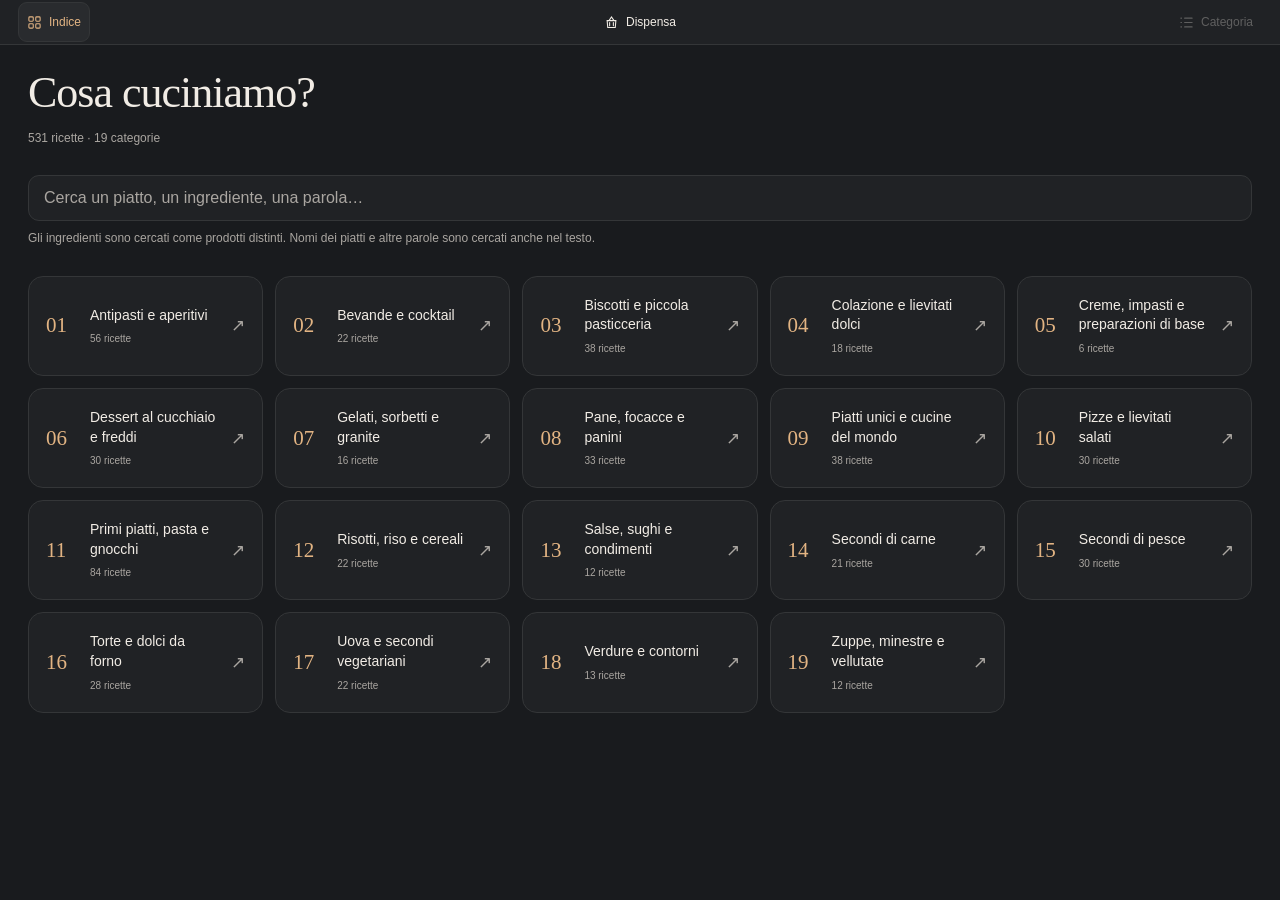
==== commit 9b672181: "fix(sapore): navigate within recipe search results without changing catalog" ====
--- a/app/index.html
+++ b/app/index.html
@@ -31,11 +31,12 @@
 const DRIVE_PHOTOS={"GZ-00084": {"bundle": "data/drive-photos-1.json", "key": "1xIVCKlHx6KrwMhDyb7OuO6SsyTVVlshm", "source": "https://www.giallozafferano.com/recipes/bavette-with-scampi-and-pomegranate.html"}, "GZ-03596": {"bundle": "data/drive-photos-1.json", "key": "1RSq64ISf9GhPRLJZbQi2U9SedSozInsn", "source": "https://www.giallozafferano.com/recipes/bavette-with-citrus-pesto.html"}, "GZ-00083": {"bundle": "data/drive-photos-1.json", "key": "1ckKO-h2jnfBUGVhKAet8TgK17lrFWyIB", "source": "https://ricette.giallozafferano.it/Bavette-con-crema-di-cannellini-rucola-e-mollica.html"}, "GZ-00082": {"bundle": "data/drive-photos-1.json", "key": "1ctivu4U0ifYFAG0YLGJLwtaN0Ce-BjHW", "source": "https://ricette.giallozafferano.it/Bavette-con-alici-al-pesto-di-finocchietto.html"}, "GZ-03595": {"bundle": "data/drive-photos-1.json", "key": "1J9se9W0AJApaOchI-pIpRxgdP38U76kq", "source": "https://ricette.giallozafferano.it/Bavarese-al-cioccolato-bianco.html"}, "GZ-02318": {"bundle": "data/drive-photos-1.json", "key": "1vMtWwvNLgg43PNbGAXVwfwZXDVqkXgJH", "source": "https://www.giallozafferano.com/recipes/bread-boats-stuffed.html"}, "GZ-02537": {"bundle": "data/drive-photos-1.json", "key": "1EXgmIIX42BTTpmj7f7qKzaLXGFiRR2rP", "source": "https://www.giallozafferano.es/recetas/pan-de-platano-sin-mantequilla.html"}, "GZ-02532": {"bundle": "data/drive-photos-1.json", "key": "1XxcxgnIUzxJF5Z0oPr-akGryymazQ7xp", "source": "https://www.giallozafferano.com/recipes/banana-bread.html"}, "GZ-02536": {"bundle": "data/drive-photos-1.json", "key": "1XxcxgnIUzxJF5Z0oPr-akGryymazQ7xp", "source": "https://www.giallozafferano.com/recipes/banana-bread.html"}, "GZ-02534": {"bundle": "data/drive-photos-1.json", "key": "1tTbYdAnLgrmHXWeJkNi2aO45k1gcqGKs", "source": "https://www.giallozafferano.com/recipes/coconut-banana-bread.html"}, "GZ-03594": {"bundle": "data/drive-photos-1.json", "key": "1LgsgTj1muNANDh2Gb-Sie30CruoktW5f", "source": "https://www.giallozafferano.com/recipes/baguette-with-sourdough.html"}, "GZ-02316": {"bundle": "data/drive-photos-2.json", "key": "1BZfRohGsLR2oWiZucyKRJfbmOm83Ijpj", "source": "https://www.giallozafferano.com/recipes/stuffed-bagel.html"}, "GZ-03255": {"bundle": "data/drive-photos-2.json", "key": "1rFdPSGFut-VVURZ4dy2Okuj2_I11W5To", "source": "https://www.giallozafferano.com/recipes/baci-di-dama-hazelnut-cookies.html"}, "GZ-01480": {"bundle": "data/drive-photos-2.json", "key": "1MLzlWvP83PgAZKVa_4qe0JIniWeMASRi", "source": "https://www.giallozafferano.es/recetas/Bacalao-a-la-crema-a-la-veneciana.html"}, "GZ-01479": {"bundle": "data/drive-photos-2.json", "key": "1MLzlWvP83PgAZKVa_4qe0JIniWeMASRi", "source": "https://www.giallozafferano.es/recetas/Bacalao-a-la-crema-a-la-veneciana.html"}, "GZ-01478": {"bundle": "data/drive-photos-2.json", "key": "1TQPQrCgFabHyiI5RdLsrq23D9JwdRSe6", "source": "https://www.giallozafferano.es/recetas/bacalao-guisado.html"}, "GZ-01477": {"bundle": "data/drive-photos-2.json", "key": "1_dxdHg90797NRWRcnsLfpczIZb3R1-fB", "source": "https://ricette.giallozafferano.it/Baccala-in-pastella.html"}, "GZ-01474": {"bundle": "data/drive-photos-2.json", "key": "1-5C1ZEgsEDxrHdhvORn7ZF7u-g97df3m", "source": "https://www.giallozafferano.com/recipes/confit-cod-on-chickpea-cream.html"}, "GZ-01473": {"bundle": "data/drive-photos-2.json", "key": "18FKE8Mp87KDUEJ1DrC6UcOfSfFW-5qE5", "source": "https://www.giallozafferano.es/recetas/bacalao-con-pasas-y-pinones.html"}, "GZ-01472": {"bundle": "data/drive-photos-2.json", "key": "1vLzRBFxziTq1zDcqMHeobaK1aiR_Hww5", "source": "https://www.giallozafferano.es/recetas/bacalao-con-ciruelas-pasas-y-pinones.html"}, "GZ-01471": {"bundle": "data/drive-photos-2.json", "key": "1zhkINB4vajEC3A4pCuUW6jynascQzUWB", "source": "https://www.giallozafferano.com/recipes/cod-with-potatoes-and-olives.html"}, "GZ-01470": {"bundle": "data/drive-photos-2.json", "key": "1fsAzL-v9XyH2eUsShZovZOlufL8cldOl", "source": "https://www.giallozafferano.com/recipes/cod-with-chickpeas.html"}, "GZ-01469": {"bundle": "data/drive-photos-3.json", "key": "1rcdgHgNNmFLHj2Z0oiwzF3_BMmbk6NAw", "source": "https://www.giallozafferano.com/recipes/arracanato-cod.html"}, "GZ-01468": {"bundle": "data/drive-photos-3.json", "key": "1JM2iGqTkt13X71dTqZ4XrPZGwCPwWC9E", "source": "https://www.giallozafferano.com/recipes/vicenza-style-cod.html"}, "GZ-01467": {"bundle": "data/drive-photos-3.json", "key": "1FjzOQl1CJy1G0E5_BPNckxJYLeHVHsm3", "source": "https://www.giallozafferano.com/recipes/cod-livorno-style.html"}, "GZ-01466": {"bundle": "data/drive-photos-3.json", "key": "1iWcpdcRKnI5E-7yHu-gg-hFCi4jNMlci", "source": "https://www.giallozafferano.com/recipes/baked-cod.html"}, "GZ-01465": {"bundle": "data/drive-photos-3.json", "key": "1H78qKzTLAFD0cyTFoMzRaEZ-Ys6Fw7MI", "source": "https://www.giallozafferano.com/recipes/cod-with-peppers.html"}, "GZ-01463": {"bundle": "data/drive-photos-3.json", "key": "1m0EmCXfl48egidWwWuAgs2JYgzkZdnP7", "source": "https://www.giallozafferano.com/recipes/avocado-eggs-and-salmon.html"}, "GZ-01802": {"bundle": "data/drive-photos-3.json", "key": "1DCCowFRFSV1HDshfSa_EMkuj-YMEWVBu", "source": "https://www.giallozafferano.com/recipes/asparagus-in-puff-pastry-with-prosciutto.html"}, "GZ-01801": {"bundle": "data/drive-photos-3.json", "key": "1Rv7ygzUR3D4AwtjUadQFV9nxranoclmg", "source": "https://www.giallozafferano.com/recipes/asparagus-in-the-pan.html"}, "GZ-01131": {"bundle": "data/drive-photos-3.json", "key": "1pTf5S2ZURYoeTqqQ1YA8TRWF2MA11fCy", "source": "https://www.giallozafferano.com/recipes/veal-roast-with-grapes.html"}, "GZ-01129": {"bundle": "data/drive-photos-3.json", "key": "1KcYrUlY2-33pSIxmi3UvqEfkl88gIhd9", "source": "https://www.giallozafferano.es/recetas/asado-de-ternera.html"}, "GZ-01128": {"bundle": "data/drive-photos-4.json", "key": "1XCOZUQiPSenM-5A07jKJ75cY2phTIObv", "source": "https://www.giallozafferano.es/recetas/asado-de-pavo-en-olla.html"}, "GZ-01125": {"bundle": "data/drive-photos-4.json", "key": "1vQoa7Z-Dye0lij7YsIMNlDUU6ersez_y", "source": "https://www.giallozafferano.com/recipes/beer-braised-pork-roast.html"}, "GZ-01123": {"bundle": "data/drive-photos-4.json", "key": "1pDXKl7flHYoobQdUc3_cUK9gFEb_9bza", "source": "https://www.giallozafferano.com/recipes/roast-with-milk.html"}, "GZ-01122": {"bundle": "data/drive-photos-4.json", "key": "18-iqFjQTKrpDubWUkwQTRoOYuPMRCDTa", "source": "https://www.giallozafferano.es/recetas/lomo-de-cerdo-asado.html"}, "GZ-01121": {"bundle": "data/drive-photos-4.json", "key": "1-Y97ky8_bsRI1YUIpi2dwrn6qOxBm_MX", "source": "https://www.giallozafferano.com/recipes/Pork-arista-with-milk.html"}, "GZ-00078": {"bundle": "data/drive-photos-4.json", "key": "1AS3gjB_UT4dd_l2omogFoKW2sAcn8IQl", "source": "https://www.giallozafferano.com.br/receitas/arancini-de-espaguete.html"}, "GZ-00005": {"bundle": "data/drive-photos-4.json", "key": "1FTeAY_Gx2wdYzRgtncCQUrO-r0a2ZZaf", "source": "https://www.giallozafferano.com.br/receitas/Arancini-de-arroz.html"}, "GZ-01462": {"bundle": "data/drive-photos-4.json", "key": "15VpwRq39mg2aZ5ZNHUUZCk1wNejGwH3V", "source": "https://www.giallozafferano.com/recipes/Calamari-Rings-and-Potatoes.html"}, "GZ-01461": {"bundle": "data/drive-photos-4.json", "key": "1QBe56a5iWa65YZ4P_RhNz50Uf7BAQf9T", "source": "https://www.giallozafferano.com/recipes/baked-calamari-rings.html"}, "GZ-00004": {"bundle": "data/drive-photos-4.json", "key": "1xsfJCeVetIOqntPzQZhiuMG5bQ_urPY_", "source": "https://www.giallozafferano.com/recipes/carnival-rice-balls.html"}, "GZ-00074": {"bundle": "data/drive-photos-5.json", "key": "1Dvdt2qmqhhfXMUisEnZ1fLQninv8Psvu", "source": "https://www.giallozafferano.com/recipes/amor-polenta-polenta-sponge-cake.html"}, "GZ-01120": {"bundle": "data/drive-photos-5.json", "key": "1YAqxbuPXEy-6fRoJKOoSrxGpN3etKvCw", "source": "https://www.giallozafferano.com/recipes/duck-with-orange.html"}, "GZ-01119": {"bundle": "data/drive-photos-5.json", "key": "1ZBRGZWH0IE-rtLpYR8bHynZo-5F5cRwi", "source": "https://ricette.giallozafferano.it/Ali-di-pollo-fritte.html"}, "GZ-02529": {"bundle": "data/drive-photos-5.json", "key": "1AOBhGOtH3B2dY3SznCdHB2YqKh7mpUqz", "source": "https://www.giallozafferano.com/recipes/christmas-tree-brownies.html"}, "GZ-01114": {"bundle": "data/drive-photos-5.json", "key": "15_9juiovUf_gMz4vxHkeVdrUsguOVBV7", "source": "https://www.giallozafferano.com/recipes/Roasted-Lamb-and-Potatoes.html"}};const photoBundles=new Map();const photoRequests=new Map();
 function loadDrivePhoto(r){const entry=DRIVE_PHOTOS[r.id];if(!entry||photoRequests.has(entry.bundle))return;photoRequests.set(entry.bundle,fetch(entry.bundle).then(response=>{if(!response.ok)throw new Error('Photo unavailable');return response.json()}).then(data=>{photoBundles.set(entry.bundle,data);if(selected&&DRIVE_PHOTOS[selected.id]?.bundle===entry.bundle&&!pantry&&!story)drawStage()}).catch(()=>{if(selected&&DRIVE_PHOTOS[selected.id]?.bundle===entry.bundle&&!pantry&&!story)drawStage()}))}
 for(const r of RECIPES){const e=EDITORIAL_ENRICHMENT[r.id];if(e){r.description=e.description;r.story=e.story;r.history_status=e.history_status;}}
-const CATEGORIES=[...new Set(RECIPES.map(r=>r.category))].sort((a,b)=>a.localeCompare(b,'it'));let category='',selected=null,story=false,pantry=false,categoryIndex=true,filter='',stock=[];const root=document.getElementById('app'),el=id=>document.getElementById(id);const esc=s=>String(s??'').replace(/[&<>"']/g,c=>({'&':'&amp;','<':'&lt;','>':'&gt;','"':'&quot;',"'":'&#39;'}[c]));const visibleRecipeCount=()=>RECIPES.filter(r=>!r.aliasOf).length;
+const CATEGORIES=[...new Set(RECIPES.map(r=>r.category))].sort((a,b)=>a.localeCompare(b,'it'));let category='',selected=null,story=false,pantry=false,categoryIndex=true,filter='',stock=[],searchNavIds=null;const root=document.getElementById('app'),el=id=>document.getElementById(id);const esc=s=>String(s??'').replace(/[&<>"']/g,c=>({'&':'&amp;','<':'&lt;','>':'&gt;','"':'&quot;',"'":'&#39;'}[c]));const visibleRecipeCount=()=>RECIPES.filter(r=>!r.aliasOf).length;
 const items=()=>RECIPES.filter(r=>r.category===category&&!r.aliasOf);
+const navigationItems=()=>searchNavIds?.length?searchNavIds.map(id=>RECIPES.find(r=>r.id===id)).filter(Boolean):items();
 function openRecipeById(id){const found=RECIPES.find(r=>r.id===id);const r=found?.aliasOf?(RECIPES.find(x=>x.id===found.aliasOf)||found):found;if(!r)return false;categoryIndex=false;category=r.category;selected=r;story=false;pantry=false;draw();window.scrollTo(0,0);return true}
-function openRecipeDeepLink(){const match=window.location.hash.match(/^#recipe=([A-Za-z0-9-]+)$/);if(match)openRecipeById(match[1])}function pdfLink(r){return 'GialloZafferano_RICETTARIO_CORRENTE.pdf#page='+r.pdfPage}function draw(){el('categoryToggle').disabled=!category;el('categoryToggle').setAttribute('aria-pressed',String(!!category&&!selected&&!categoryIndex&&!pantry));el('pantryToggle').setAttribute('aria-pressed',String(pantry));el('indexToggle').setAttribute('aria-pressed',String(!pantry&&categoryIndex));drawStage()}
-function recipeNavigation(r){const list=items(),position=list.findIndex(x=>x.id===r.id),previous=list[position-1],next=list[position+1];return `<nav class="recipeNav" aria-label="Sfoglia le ricette della categoria"><button id="previousRecipe" ${previous?'':'disabled'} aria-label="Ricetta precedente${previous?': '+esc(previous.name):''}"><span class="navArrow" aria-hidden="true">←</span><span class="navText"><small>Precedente</small><strong>${previous?esc(previous.name):'Inizio categoria'}</strong></span></button><span class="recipePosition">${position+1} / ${list.length}</span><button id="nextRecipe" ${next?'':'disabled'} aria-label="Ricetta successiva${next?': '+esc(next.name):''}"><span class="navText"><small>Successiva</small><strong>${next?esc(next.name):'Fine categoria'}</strong></span><span class="navArrow" aria-hidden="true">→</span></button></nav>`}
+function openRecipeDeepLink(){const match=window.location.hash.match(/^#recipe=([A-Za-z0-9-]+)$/);if(match){searchNavIds=null;openRecipeById(match[1])}}function pdfLink(r){return 'GialloZafferano_RICETTARIO_CORRENTE.pdf#page='+r.pdfPage}function draw(){el('categoryToggle').disabled=!category;el('categoryToggle').setAttribute('aria-pressed',String(!!category&&!selected&&!categoryIndex&&!pantry));el('pantryToggle').setAttribute('aria-pressed',String(pantry));el('indexToggle').setAttribute('aria-pressed',String(!pantry&&categoryIndex));drawStage()}
+function recipeNavigation(r){const list=navigationItems(),position=list.findIndex(x=>x.id===r.id),previous=list[position-1],next=list[position+1];return `<nav class="recipeNav" aria-label="Sfoglia le ricette della categoria"><button id="previousRecipe" ${previous?'':'disabled'} aria-label="Ricetta precedente${previous?': '+esc(previous.name):''}"><span class="navArrow" aria-hidden="true">←</span><span class="navText"><small>Precedente</small><strong>${previous?esc(previous.name):'Inizio categoria'}</strong></span></button><span class="recipePosition">${position+1} / ${list.length}</span><button id="nextRecipe" ${next?'':'disabled'} aria-label="Ricetta successiva${next?': '+esc(next.name):''}"><span class="navText"><small>Successiva</small><strong>${next?esc(next.name):'Fine categoria'}</strong></span><span class="navArrow" aria-hidden="true">→</span></button></nav>`}
 
 function isIngredientSection(label){
  const s=String(label||'').trim();
@@ -296,7 +297,7 @@
  target.innerHTML=results.map(x=>`<button data-openid="${esc(x.r.id)}"><div class="searchResultText"><strong>${esc(x.r.name)}</strong><small>${esc(x.r.category)}</small>${x.evidence?`<p>${esc(x.evidence.label)}: ${esc(recipeSearchExcerpt(x.evidence,filter))}</p>`:''}</div><span aria-hidden="true">›</span></button>`).join('')||'<p class="small">Nessuna ricetta trovata. Prova meno parole o un altro ingrediente.</p>';
 }
 
-root.addEventListener('click',e=>{const b=e.target.closest('button');if(!b)return;if(b.dataset.stepColumns){setRecipeColumns(b.dataset.stepColumns);return}if(b.id==='clearSearch'){filter='';el('search').value='';renderRecipeSearch();el('search').focus();return}if(b.dataset.pantryLimit!==undefined){pantryLimit=+b.dataset.pantryLimit;pantryShown=24;pantrySave();drawStage();return}if(b.id==='clearPantry'){stock=[];pantryDraft='';pantryShown=24;pantrySave();drawStage();return}if(b.id==='morePantry'){pantryShown+=24;renderPantryResults();return}if(b.id==='indexToggle'||b.id==='openIndex'||b.id==='allCategories'){categoryIndex=true;pantry=false;selected=null;story=false;filter='';draw();window.scrollTo(0,0);return}if(b.id==='previousRecipe'||b.id==='nextRecipe'){if(!selected)return;const list=items(),position=list.findIndex(r=>r.id===selected.id),next=list[position+(b.id==='nextRecipe'?1:-1)];if(next){selected=next;story=false;draw();window.scrollTo(0,0);el(b.id).focus({preventScroll:true})}return}if(b.dataset.cat!==undefined){categoryIndex=false;category=b.dataset.cat;selected=null;filter='';story=false;pantry=false;draw();window.scrollTo(0,0);return}if(b.dataset.openid!==undefined){openRecipeById(b.dataset.openid);return}if(b.id==='close'){categoryIndex=false;category='';selected=null;draw();return}if(b.id==='back'||b.id==='categoryToggle'){if(!category)return;selected=null;filter='';story=false;pantry=false;categoryIndex=false;draw();window.scrollTo(0,0);return}if(b.id==='flip'){story=!story;drawStage();return}if(b.id==='printRecipe'){window.print();return}if(b.id==='pantryToggle'){pantry=!pantry;draw();return}if(b.id==='addIngredient'){pantryCommit();return}if(b.dataset.remove!==undefined){stock.splice(+b.dataset.remove,1);pantryShown=24;pantrySave();drawStage()}});
+root.addEventListener('click',e=>{const b=e.target.closest('button');if(!b)return;if(b.dataset.stepColumns){setRecipeColumns(b.dataset.stepColumns);return}if(b.id==='clearSearch'){filter='';el('search').value='';renderRecipeSearch();el('search').focus();return}if(b.dataset.pantryLimit!==undefined){pantryLimit=+b.dataset.pantryLimit;pantryShown=24;pantrySave();drawStage();return}if(b.id==='clearPantry'){stock=[];pantryDraft='';pantryShown=24;pantrySave();drawStage();return}if(b.id==='morePantry'){pantryShown+=24;renderPantryResults();return}if(b.id==='indexToggle'||b.id==='openIndex'||b.id==='allCategories'){searchNavIds=null;categoryIndex=true;pantry=false;selected=null;story=false;filter='';draw();window.scrollTo(0,0);return}if(b.id==='previousRecipe'||b.id==='nextRecipe'){if(!selected)return;const list=navigationItems(),position=list.findIndex(r=>r.id===selected.id),next=list[position+(b.id==='nextRecipe'?1:-1)];if(next){selected=next;category=next.category;story=false;draw();window.scrollTo(0,0);el(b.id).focus({preventScroll:true})}return}if(b.dataset.cat!==undefined){searchNavIds=null;categoryIndex=false;category=b.dataset.cat;selected=null;filter='';story=false;pantry=false;draw();window.scrollTo(0,0);return}if(b.dataset.openid!==undefined){const resultList=b.closest('#searchResults');searchNavIds=resultList?[...resultList.querySelectorAll('button[data-openid]')].map(x=>x.dataset.openid):null;openRecipeById(b.dataset.openid);return}if(b.id==='close'){categoryIndex=false;category='';selected=null;draw();return}if(b.id==='back'||b.id==='categoryToggle'){if(!category)return;searchNavIds=null;selected=null;filter='';story=false;pantry=false;categoryIndex=false;draw();window.scrollTo(0,0);return}if(b.id==='flip'){story=!story;drawStage();return}if(b.id==='printRecipe'){window.print();return}if(b.id==='pantryToggle'){searchNavIds=null;pantry=!pantry;draw();return}if(b.id==='addIngredient'){pantryCommit();return}if(b.dataset.remove!==undefined){stock.splice(+b.dataset.remove,1);pantryShown=24;pantrySave();drawStage()}});
 root.addEventListener('change',e=>{if(e.target.id==='pantryBasics'){pantryBasics=e.target.checked;pantryShown=24;pantrySave();renderPantryResults()}});
 root.addEventListener('input',e=>{if(e.target.id==='ingredientInput'){pantryDraft=e.target.value;pantryShown=24;renderPantryResults();return}if(e.target.id==='search'){filter=e.target.value;renderRecipeSearch()}});root.addEventListener('keydown',e=>{if(e.key==='Enter'&&e.target.id==='search'&&!e.isComposing){e.preventDefault();e.target.blur();return}if(e.key==='Enter'&&e.target.id==='ingredientInput'){e.preventDefault();el('addIngredient').click()}});window.addEventListener('hashchange',openRecipeDeepLink);draw();openRecipeDeepLink();</script></body></html>
 
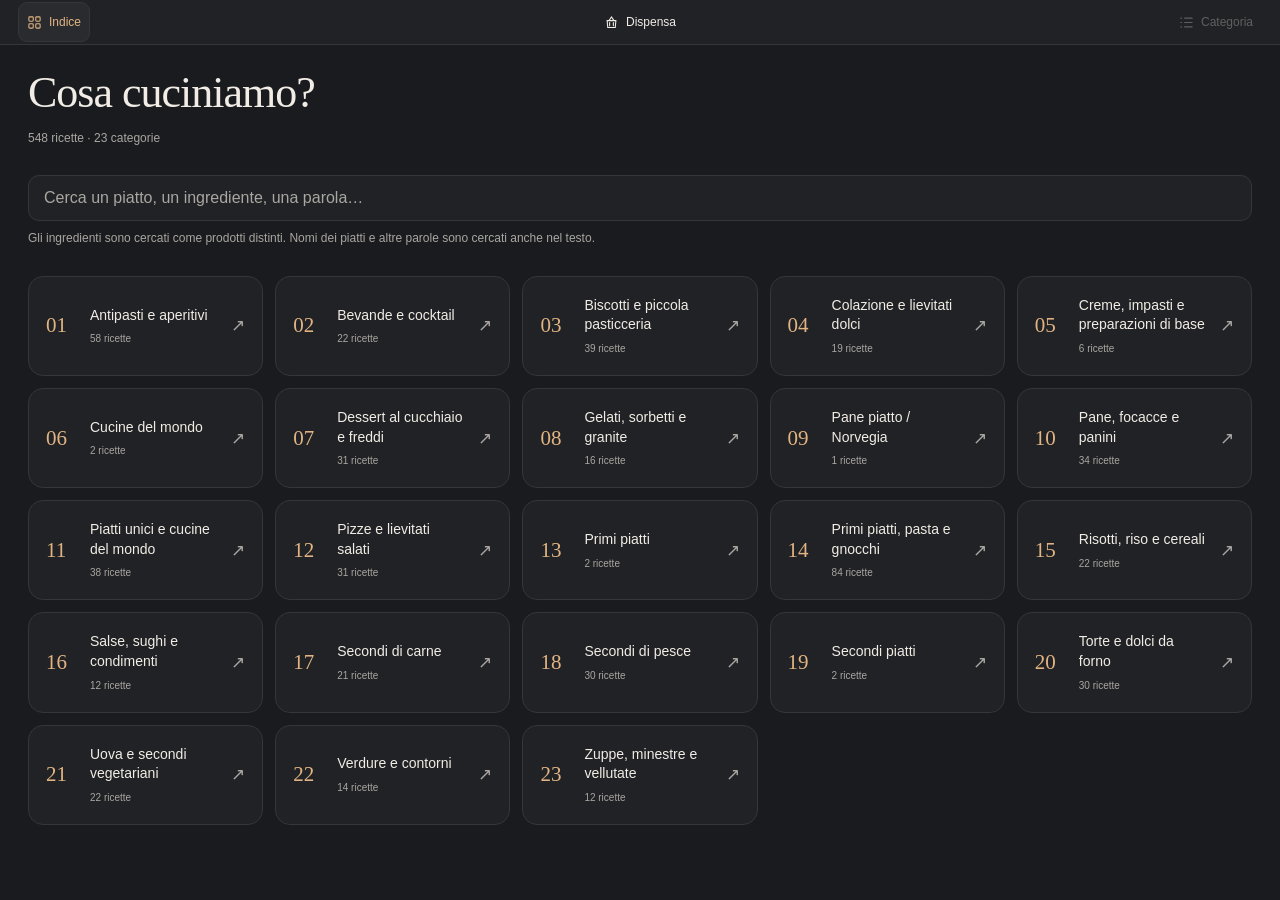
==== commit d31f2570: "fix(sapore): preserve recipe revisions and render approved metadata (R20)" ====
--- a/app/index.html
+++ b/app/index.html
@@ -35,7 +35,7 @@
 const items=()=>RECIPES.filter(r=>r.category===category&&!r.aliasOf);
 const navigationItems=()=>searchNavIds?.length?searchNavIds.map(id=>RECIPES.find(r=>r.id===id)).filter(Boolean):items();
 function openRecipeById(id){const found=RECIPES.find(r=>r.id===id);const r=found?.aliasOf?(RECIPES.find(x=>x.id===found.aliasOf)||found):found;if(!r)return false;categoryIndex=false;category=r.category;selected=r;story=false;pantry=false;draw();window.scrollTo(0,0);return true}
-function openRecipeDeepLink(){const match=window.location.hash.match(/^#recipe=([A-Za-z0-9-]+)$/);if(match){searchNavIds=null;openRecipeById(match[1])}}function pdfLink(r){return 'GialloZafferano_RICETTARIO_CORRENTE.pdf#page='+r.pdfPage}function draw(){el('categoryToggle').disabled=!category;el('categoryToggle').setAttribute('aria-pressed',String(!!category&&!selected&&!categoryIndex&&!pantry));el('pantryToggle').setAttribute('aria-pressed',String(pantry));el('indexToggle').setAttribute('aria-pressed',String(!pantry&&categoryIndex));drawStage()}
+function openRecipeDeepLink(){const match=window.location.hash.match(/^#recipe=([A-Za-z0-9_-]+)$/);if(match){searchNavIds=null;openRecipeById(match[1])}}function pdfLink(r){return 'GialloZafferano_RICETTARIO_CORRENTE.pdf#page='+r.pdfPage}function draw(){el('categoryToggle').disabled=!category;el('categoryToggle').setAttribute('aria-pressed',String(!!category&&!selected&&!categoryIndex&&!pantry));el('pantryToggle').setAttribute('aria-pressed',String(pantry));el('indexToggle').setAttribute('aria-pressed',String(!pantry&&categoryIndex));drawStage()}
 function recipeNavigation(r){const list=navigationItems(),position=list.findIndex(x=>x.id===r.id),previous=list[position-1],next=list[position+1];return `<nav class="recipeNav" aria-label="Sfoglia le ricette della categoria"><button id="previousRecipe" ${previous?'':'disabled'} aria-label="Ricetta precedente${previous?': '+esc(previous.name):''}"><span class="navArrow" aria-hidden="true">←</span><span class="navText"><small>Precedente</small><strong>${previous?esc(previous.name):'Inizio categoria'}</strong></span></button><span class="recipePosition">${position+1} / ${list.length}</span><button id="nextRecipe" ${next?'':'disabled'} aria-label="Ricetta successiva${next?': '+esc(next.name):''}"><span class="navText"><small>Successiva</small><strong>${next?esc(next.name):'Fine categoria'}</strong></span><span class="navArrow" aria-hidden="true">→</span></button></nav>`}
 
 function isIngredientSection(label){
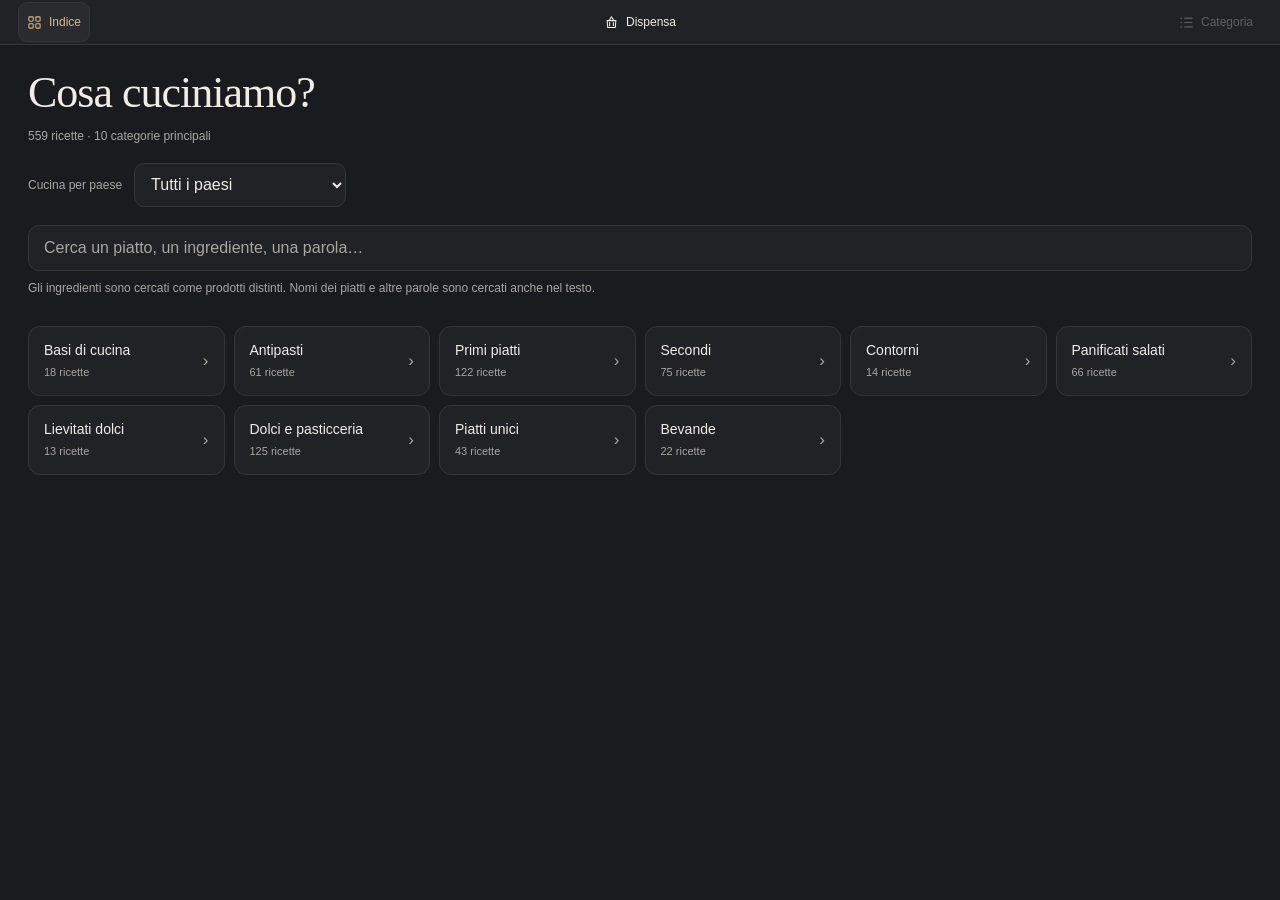
==== commit 58585cc1: "feat(sapore): compact macrocategory index and independent country filter" ====
--- a/app/index.html
+++ b/app/index.html
@@ -25,8 +25,8 @@
 
 /* Keep editable text at 16px to prevent iOS focus zoom; pinch zoom stays available. */
 .recipeSearchBox .search,.pantryV2 .pantryEntry input{font-size:16px}
-</style><link rel="stylesheet" href="layout-r3.css"></head><body><div class="app" id="app"><header class="top"><nav class="headerActions" aria-label="Navigazione principale"><button id="indexToggle" aria-pressed="false"><svg viewBox="0 0 24 24" fill="none" stroke="currentColor" stroke-width="1.7" aria-hidden="true"><rect x="3" y="3" width="7" height="7" rx="1.5"/><rect x="14" y="3" width="7" height="7" rx="1.5"/><rect x="3" y="14" width="7" height="7" rx="1.5"/><rect x="14" y="14" width="7" height="7" rx="1.5"/></svg>Indice</button><button id="pantryToggle" aria-pressed="false"><svg viewBox="0 0 24 24" fill="none" stroke="currentColor" stroke-width="1.7" stroke-linecap="round" aria-hidden="true"><path d="M5 9h14l-1 11H6L5 9Z M8 9l4-6 4 6 M9 12v5 M15 12v5"/></svg>Dispensa</button><button id="categoryToggle" aria-label="Torna alla categoria" disabled><svg viewBox="0 0 24 24" fill="none" stroke="currentColor" stroke-width="1.7" stroke-linecap="round" aria-hidden="true"><path d="M9 5h12M9 12h12M9 19h12M3 5h1M3 12h1M3 19h1"/></svg>Categoria</button></nav></header><main id="stage" class="stage" aria-live="polite"></main></div>
-<script src="layout-r3.js"></script><script>const EDITORIAL_ENRICHMENT={"GZ-00076":{"description":"Variante siciliana delle arancine con riso allo zafferano e ripieno di besciamella, granella di pistacchio e caciocavallo.","story":"Gli arancini, chiamati anche arancine secondo le tradizioni locali, appartengono alla cultura dello street food siciliano. Questa variante valorizza il pistacchio, ingrediente particolarmente rappresentativo della gastronomia dell'isola, abbinandolo al caciocavallo e alla besciamella. La fonte descrive il contesto gastronomico, ma non documenta una data o un inventore della variante.","history_status":"verified_editorial_introduction"},"GZ-00002":{"description":"Finger food da aperitivo composto da piccoli blinis di farina di ceci e farina di frumento, prosciutto crudo e avocado disposto a rosa, accompagnato da marmellata d'arancia. La presentazione punta sul contrasto fra sapidità, freschezza e nota agrumata.","story":"La pagina editoriale presenta il piatto come proposta contemporanea per feste, Natale e Capodanno, non come specialità con una storia tradizionale documentata. L'elemento distintivo è la decorazione floreale dell'avocado e l'incontro fra sapori diversi.","history_status":"editorial_context_no_historical_origin"},"GZ-01477":{"description":"Bocconcini di baccalà dissalato fritti in pastella alla birra con paprika, accompagnati da una salsa di maionese, ketchup, senape, cetriolini e una nota piccante. La pastella fredda e la frittura a 180 °C favoriscono una crosta croccante.","story":"GialloZafferano propone questa versione come interpretazione speziata del classico baccalà fritto casalingo, adatta anche alle occasioni festive e agli aperitivi. La pagina non attribuisce alla specifica variante alla paprika una provenienza storica documentata.","history_status":"editorial_context_no_historical_origin"},"GZ-03895":{"description":"Piccoli fagottini di pasta sfoglia che racchiudono albicocche e formaggio filante: l'esterno friabile e dorato contrasta con la frutta morbida e il ripieno sapido.","story":"La presentazione editoriale descrive una proposta creativa da aperitivo o brunch, ispirata all'abbinamento dolce-salato; non la identifica come ricetta regionale storica.","history_status":"editorial_context_no_historical_origin"},"GZ-00005":{"description":"Specialità siciliana di riso farcito, modellato e fritto; nella versione presentata i ripieni classici sono ragù con piselli e prosciutto con mozzarella.","story":"Gli arancini o arancine sono un emblema dello street food siciliano. Forma e dimensioni cambiano secondo città e ripieno; la fonte li accosta alle panelle e ai cazzilli palermitani e distingue preparazioni affini come supplì laziali e palle di riso campane.","history_status":"documented_culinary_tradition"},"GZ-00078":{"description":"Sfere fritte di spaghetti conditi con burro, formaggio, uova e zafferano, solitamente farcite con ragù, piselli e scamorza.","story":"La pagina li presenta come reinterpretazione dei classici arancini di riso della cucina siciliana: la pasta sostituisce il riso, mentre restano la forma da street food e la frittura. Non fornisce una data di invenzione.","history_status":"documented_derivation_no_date"},"GZ-01802":{"description":"Mazzetti di asparagi avvolti con prosciutto crudo e pasta sfoglia, arricchiti da formaggio e senape di Digione; il risultato è un antipasto croccante e saporito.","story":"La presentazione valorizza la stagionalità primaverile degli asparagi e l'uso del piatto per brunch e occasioni conviviali. Non documenta una specifica origine storica o regionale.","history_status":"editorial_context_no_historical_origin"},"GZ-01463":{"description":"Mezzi avocado usati come piccoli contenitori per uova e salmone, con succo di lime a dare freschezza; piatto adatto a colazione salata e brunch.","story":"La fonte lo presenta come rivisitazione moderna della colazione di ispirazione inglese, alternativa a uova, toast e bacon. Non sostiene che sia una preparazione inglese tradizionale codificata.","history_status":"editorial_context_no_historical_origin"},"GZ-01480":{"description":"Crema delicata e soffice di stoccafisso lavorato e mantecato, da servire con crostini o polenta grigliata.","story":"Piatto rappresentativo della tradizione veneziana. Nel lessico veneto lo stoccafisso essiccato viene comunemente chiamato baccalà, circostanza spiegata nell'introduzione della fonte. La ricetta pubblicata è attribuita allo chef Francesco Munarini dell'Osteria Do Spade di Venezia; la pagina non documenta una data precisa d'origine del piatto.","history_status":"documented_regional_tradition"},"GZ-02318":{"description":"Panini ai cereali svuotati e farciti con verdure, formaggio e prosciutto, poi passati in forno per ottenere bordi croccanti e un interno morbido.","story":"La pagina descrive un'idea versatile da buffet e cena informale, con farciture adattabili agli ingredienti disponibili. I riferimenti geografici nell'introduzione non costituiscono una prova di origine regionale precisa.","history_status":"editorial_context_no_historical_origin"},"GZ-00007":{"description":"Piccoli involtini da aperitivo in cui una prugna disidratata viene avvolta nel bacon e cotta al forno fino a ottenere un rivestimento dorato e croccante. Il contrasto fra la dolcezza del frutto e la sapidità del salume è l'elemento caratterizzante.","story":"La presentazione editoriale propone questi bocconcini come finger food per occasioni speciali e richiama la tradizione degli accostamenti dolce-salato; non attribuisce alla ricetta una specifica origine geografica o storica.","history_status":"editorial_context_no_documented_origin"},"GZ-00008":{"description":"Bocconcini vegetariani cotti in piccoli stampi, preparati con quinoa, zucchine, Grana Padano, zenzero e scorza di limone. Una proposta leggera dal profilo fresco e aromatico, adatta come antipasto.","story":"La fonte racconta la lunga storia della quinoa negli altopiani andini del Sud America, dove è coltivata da millenni, e ne ricorda il valore nella cultura inca con il nome quechua 'Chisiya mama', riferito alla madre dei semi. Si tratta della storia dell'ingrediente, non di una pretesa origine antica dei bocconcini di questa ricetta.","history_status":"documented_ingredient_history_not_recipe_origin"},"GZ-00011":{"description":"Bruschetta di pane tostato con crema di robiola ed erba cipollina, prosciutto crudo dolce e fichi leggermente grigliati con miele. L'insieme combina croccantezza, cremosità e contrasto dolce-sapido.","story":"La pagina spiega che il termine 'bruschetta' è collegato a 'bruscato', cioè pane rustico abbrustolito, e ne colloca l'uso tradizionale fra Lazio e Abruzzo prima della diffusione nel resto d'Italia. Questo contesto riguarda la bruschetta in generale; l'abbinamento con fichi e crudo è presentato come interpretazione moderna.","history_status":"documented_dish_family_etymology"},"GZ-00015":{"description":"Tartine mignon di pane o pancarrè, generalmente senza crosta, arricchite con burro, creme o salse e guarnizioni variabili. La disposizione decorativa degli ingredienti è parte integrante della preparazione, pensata per essere mangiata in uno o due bocconi.","story":"La fonte descrive il ruolo dei canapè come piccoli antipasti da aperitivo e l'importanza della loro presentazione elegante; non fornisce una ricostruzione storica documentata dell'origine del piatto.","history_status":"editorial_context_no_documented_origin"},"GZ-00085":{"description":"Bicchierini monoporzione con riso Venere aromatico, crema di porro, basilico e zenzero e dadini di pesce spada profumati al limone. Il contrasto cromatico tra riso scuro, salsa verde e pesce rende scenografico l'antipasto.","story":"La presentazione editoriale interpreta in chiave moderna l'abbinamento fra riso e pesce della cucina italiana. Non documenta un'origine storica specifica di questa preparazione.","history_status":"editorial_context_no_historical_origin"},"GZ-03967":{"description":"Specialità ligure cremosa a base di stoccafisso ammollato, patate, olio extravergine, aglio, prezzemolo e scorza di limone. Il pesce e le patate vengono amalgamati fino a ottenere una consistenza morbida, adatta ai crostoni.","story":"La fonte collega il brandacujun alla tradizione marinara ligure: stoccafisso e patate erano alimenti conservabili e pratici durante le traversate. Riporta come possibile spiegazione del nome il gesto del «brandare», cioè scuotere o ruotare ripetutamente la pentola; esistono però più interpretazioni etimologiche.","history_status":"documented_regional_tradition_qualified_etymology"},"GZ-00089":{"description":"Piccoli gusci di pasta brisée ripieni di risotto al pomodoro con piselli, prosciutto cotto e taleggio, cotti al forno e serviti come antipasto monoporzione.","story":"La fonte propone una reinterpretazione salata dei budini di riso dolci associati alla pasticceria toscana. Il riferimento è gastronomico e non costituisce prova di un'origine antica della specifica variante salata.","history_status":"editorial_inspiration_not_historical_origin"},"GZ-00022":{"description":"Aperitivo estivo composto da bicchierini di melone frullato e condito, accompagnati da fagottini croccanti di pasta fillo con feta, cipolla rossa, olive nere e pomodorini.","story":"La ricetta nasce come proposta editoriale contemporanea che sostituisce il classico accostamento prosciutto e melone con il contrasto fra dolcezza del melone e sapidità della feta. La fonte non indica una tradizione o data di invenzione per questo piatto.","history_status":"editorial_context_no_historical_origin"},"GZ-00024":{"description":"Crocchette fritte dalla panatura dorata e croccante, con un interno morbido ottenuto da una besciamella molto densa arricchita con prosciutto crudo e cipolla.","story":"La presentazione inserisce le crocchette nel repertorio degli antipasti e degli stuzzichini, citando varianti a base di patate, riso o formaggi e il confronto con le croquetas spagnole. Non documenta una provenienza storica precisa per questa versione.","history_status":"editorial_context_no_historical_origin"},"GZ-00132":{"description":"Crocchette fritte di risotto allo zafferano con cuore cremoso di stracchino e rivestimento croccante di panko. Il colore dorato del riso richiama il risotto alla milanese.","story":"La fonte dichiara esplicitamente l'ispirazione al risotto alla milanese e alla tradizione lombarda dello zafferano nel riso. La trasformazione in crocchette ripiene è una reinterpretazione, non una ricetta storica milanese attestata dalla pagina.","history_status":"documented_culinary_inspiration"}};
+</style><link rel="stylesheet" href="layout-r3.css"><link rel="stylesheet" href="category-index.css"></head><body><div class="app" id="app"><header class="top"><nav class="headerActions" aria-label="Navigazione principale"><button id="indexToggle" aria-pressed="false"><svg viewBox="0 0 24 24" fill="none" stroke="currentColor" stroke-width="1.7" aria-hidden="true"><rect x="3" y="3" width="7" height="7" rx="1.5"/><rect x="14" y="3" width="7" height="7" rx="1.5"/><rect x="3" y="14" width="7" height="7" rx="1.5"/><rect x="14" y="14" width="7" height="7" rx="1.5"/></svg>Indice</button><button id="pantryToggle" aria-pressed="false"><svg viewBox="0 0 24 24" fill="none" stroke="currentColor" stroke-width="1.7" stroke-linecap="round" aria-hidden="true"><path d="M5 9h14l-1 11H6L5 9Z M8 9l4-6 4 6 M9 12v5 M15 12v5"/></svg>Dispensa</button><button id="categoryToggle" aria-label="Torna alla categoria" disabled><svg viewBox="0 0 24 24" fill="none" stroke="currentColor" stroke-width="1.7" stroke-linecap="round" aria-hidden="true"><path d="M9 5h12M9 12h12M9 19h12M3 5h1M3 12h1M3 19h1"/></svg>Categoria</button></nav></header><main id="stage" class="stage" aria-live="polite"></main></div>
+<script src="layout-r3.js"></script><script src="category-index.js"></script><script>const EDITORIAL_ENRICHMENT={"GZ-00076":{"description":"Variante siciliana delle arancine con riso allo zafferano e ripieno di besciamella, granella di pistacchio e caciocavallo.","story":"Gli arancini, chiamati anche arancine secondo le tradizioni locali, appartengono alla cultura dello street food siciliano. Questa variante valorizza il pistacchio, ingrediente particolarmente rappresentativo della gastronomia dell'isola, abbinandolo al caciocavallo e alla besciamella. La fonte descrive il contesto gastronomico, ma non documenta una data o un inventore della variante.","history_status":"verified_editorial_introduction"},"GZ-00002":{"description":"Finger food da aperitivo composto da piccoli blinis di farina di ceci e farina di frumento, prosciutto crudo e avocado disposto a rosa, accompagnato da marmellata d'arancia. La presentazione punta sul contrasto fra sapidità, freschezza e nota agrumata.","story":"La pagina editoriale presenta il piatto come proposta contemporanea per feste, Natale e Capodanno, non come specialità con una storia tradizionale documentata. L'elemento distintivo è la decorazione floreale dell'avocado e l'incontro fra sapori diversi.","history_status":"editorial_context_no_historical_origin"},"GZ-01477":{"description":"Bocconcini di baccalà dissalato fritti in pastella alla birra con paprika, accompagnati da una salsa di maionese, ketchup, senape, cetriolini e una nota piccante. La pastella fredda e la frittura a 180 °C favoriscono una crosta croccante.","story":"GialloZafferano propone questa versione come interpretazione speziata del classico baccalà fritto casalingo, adatta anche alle occasioni festive e agli aperitivi. La pagina non attribuisce alla specifica variante alla paprika una provenienza storica documentata.","history_status":"editorial_context_no_historical_origin"},"GZ-03895":{"description":"Piccoli fagottini di pasta sfoglia che racchiudono albicocche e formaggio filante: l'esterno friabile e dorato contrasta con la frutta morbida e il ripieno sapido.","story":"La presentazione editoriale descrive una proposta creativa da aperitivo o brunch, ispirata all'abbinamento dolce-salato; non la identifica come ricetta regionale storica.","history_status":"editorial_context_no_historical_origin"},"GZ-00005":{"description":"Specialità siciliana di riso farcito, modellato e fritto; nella versione presentata i ripieni classici sono ragù con piselli e prosciutto con mozzarella.","story":"Gli arancini o arancine sono un emblema dello street food siciliano. Forma e dimensioni cambiano secondo città e ripieno; la fonte li accosta alle panelle e ai cazzilli palermitani e distingue preparazioni affini come supplì laziali e palle di riso campane.","history_status":"documented_culinary_tradition"},"GZ-00078":{"description":"Sfere fritte di spaghetti conditi con burro, formaggio, uova e zafferano, solitamente farcite con ragù, piselli e scamorza.","story":"La pagina li presenta come reinterpretazione dei classici arancini di riso della cucina siciliana: la pasta sostituisce il riso, mentre restano la forma da street food e la frittura. Non fornisce una data di invenzione.","history_status":"documented_derivation_no_date"},"GZ-01802":{"description":"Mazzetti di asparagi avvolti con prosciutto crudo e pasta sfoglia, arricchiti da formaggio e senape di Digione; il risultato è un antipasto croccante e saporito.","story":"La presentazione valorizza la stagionalità primaverile degli asparagi e l'uso del piatto per brunch e occasioni conviviali. Non documenta una specifica origine storica o regionale.","history_status":"editorial_context_no_historical_origin"},"GZ-01463":{"description":"Mezzi avocado usati come piccoli contenitori per uova e salmone, con succo di lime a dare freschezza; piatto adatto a colazione salata e brunch.","story":"La fonte lo presenta come rivisitazione moderna della colazione di ispirazione inglese, alternativa a uova, toast e bacon. Non sostiene che sia una preparazione inglese tradizionale codificata.","history_status":"editorial_context_no_historical_origin"},"GZ-01480":{"description":"Crema delicata e soffice di stoccafisso lavorato e mantecato, da servire con crostini o polenta grigliata.","story":"Piatto rappresentativo della tradizione veneziana. Nel lessico veneto lo stoccafisso essiccato viene comunemente chiamato baccalà, circostanza spiegata nell'introduzione della fonte. La ricetta pubblicata è attribuita allo chef Francesco Munarini dell'Osteria Do Spade di Venezia; la pagina non documenta una data precisa d'origine del piatto.","history_status":"documented_regional_tradition"},"GZ-02318":{"description":"Panini ai cereali svuotati e farciti con verdure, formaggio e prosciutto, poi passati in forno per ottenere bordi croccanti e un interno morbido.","story":"La pagina descrive un'idea versatile da buffet e cena informale, con farciture adattabili agli ingredienti disponibili. I riferimenti geografici nell'introduzione non costituiscono una prova di origine regionale precisa.","history_status":"editorial_context_no_historical_origin"},"GZ-00007":{"description":"Piccoli involtini da aperitivo in cui una prugna disidratata viene avvolta nel bacon e cotta al forno fino a ottenere un rivestimento dorato e croccante. Il contrasto fra la dolcezza del frutto e la sapidità del salume è l'elemento caratterizzante.","story":"La presentazione editoriale propone questi bocconcini come finger food per occasioni speciali e richiama la tradizione degli accostamenti dolce-salato; non attribuisce alla ricetta una specifica origine geografica o storica.","history_status":"editorial_context_no_documented_origin"},"GZ-00008":{"description":"Bocconcini vegetariani cotti in piccoli stampi, preparati con quinoa, zucchine, Grana Padano, zenzero e scorza di limone. Una proposta leggera dal profilo fresco e aromatico, adatta come antipasto.","story":"La fonte racconta la lunga storia della quinoa negli altopiani andini del Sud America, dove è coltivata da millenni, e ne ricorda il valore nella cultura inca con il nome quechua 'Chisiya mama', riferito alla madre dei semi. Si tratta della storia dell'ingrediente, non di una pretesa origine antica dei bocconcini di questa ricetta.","history_status":"documented_ingredient_history_not_recipe_origin"},"GZ-00011":{"description":"Bruschetta di pane tostato con crema di robiola ed erba cipollina, prosciutto crudo dolce e fichi leggermente grigliati con miele. L'insieme combina croccantezza, cremosità e contrasto dolce-sapido.","story":"La pagina spiega che il termine 'bruschetta' è collegato a 'bruscato', cioè pane rustico abbrustolito, e ne colloca l'uso tradizionale fra Lazio e Abruzzo prima della diffusione nel resto d'Italia. Questo contesto riguarda la bruschetta in generale; l'abbinamento con fichi e crudo è presentato come interpretazione moderna.","history_status":"documented_dish_family_etymology"},"GZ-00015":{"description":"Tartine mignon di pane o pancarrè, generalmente senza crosta, arricchite con burro, creme o salse e guarnizioni variabili. La disposizione decorativa degli ingredienti è parte integrante della preparazione, pensata per essere mangiata in uno o due bocconi.","story":"La fonte descrive il ruolo dei canapè come piccoli antipasti da aperitivo e l'importanza della loro presentazione elegante; non fornisce una ricostruzione storica documentata dell'origine del piatto.","history_status":"editorial_context_no_documented_origin"},"GZ-00085":{"description":"Bicchierini monoporzione con riso Venere aromatico, crema di porro, basilico e zenzero e dadini di pesce spada profumati al limone. Il contrasto cromatico tra riso scuro, salsa verde e pesce rende scenografico l'antipasto.","story":"La presentazione editoriale interpreta in chiave moderna l'abbinamento fra riso e pesce della cucina italiana. Non documenta un'origine storica specifica di questa preparazione.","history_status":"editorial_context_no_historical_origin"},"GZ-03967":{"description":"Specialità ligure cremosa a base di stoccafisso ammollato, patate, olio extravergine, aglio, prezzemolo e scorza di limone. Il pesce e le patate vengono amalgamati fino a ottenere una consistenza morbida, adatta ai crostoni.","story":"La fonte collega il brandacujun alla tradizione marinara ligure: stoccafisso e patate erano alimenti conservabili e pratici durante le traversate. Riporta come possibile spiegazione del nome il gesto del «brandare», cioè scuotere o ruotare ripetutamente la pentola; esistono però più interpretazioni etimologiche.","history_status":"documented_regional_tradition_qualified_etymology"},"GZ-00089":{"description":"Piccoli gusci di pasta brisée ripieni di risotto al pomodoro con piselli, prosciutto cotto e taleggio, cotti al forno e serviti come antipasto monoporzione.","story":"La fonte propone una reinterpretazione salata dei budini di riso dolci associati alla pasticceria toscana. Il riferimento è gastronomico e non costituisce prova di un'origine antica della specifica variante salata.","history_status":"editorial_inspiration_not_historical_origin"},"GZ-00022":{"description":"Aperitivo estivo composto da bicchierini di melone frullato e condito, accompagnati da fagottini croccanti di pasta fillo con feta, cipolla rossa, olive nere e pomodorini.","story":"La ricetta nasce come proposta editoriale contemporanea che sostituisce il classico accostamento prosciutto e melone con il contrasto fra dolcezza del melone e sapidità della feta. La fonte non indica una tradizione o data di invenzione per questo piatto.","history_status":"editorial_context_no_historical_origin"},"GZ-00024":{"description":"Crocchette fritte dalla panatura dorata e croccante, con un interno morbido ottenuto da una besciamella molto densa arricchita con prosciutto crudo e cipolla.","story":"La presentazione inserisce le crocchette nel repertorio degli antipasti e degli stuzzichini, citando varianti a base di patate, riso o formaggi e il confronto con le croquetas spagnole. Non documenta una provenienza storica precisa per questa versione.","history_status":"editorial_context_no_historical_origin"},"GZ-00132":{"description":"Crocchette fritte di risotto allo zafferano con cuore cremoso di stracchino e rivestimento croccante di panko. Il colore dorato del riso richiama il risotto alla milanese.","story":"La fonte dichiara esplicitamente l'ispirazione al risotto alla milanese e alla tradizione lombarda dello zafferano nel riso. La trasformazione in crocchette ripiene è una reinterpretazione, non una ricetta storica milanese attestata dalla pagina.","history_status":"documented_culinary_inspiration"}};
 const RECIPES=[{"id":"GZ-03895","name":"Albicocche in sfoglia","category":"Antipasti e aperitivi","serves":"6 pezzi","prep":"10 min","cook":"18 min","rest":"","ingredients":["Albicocche 6","pasta sfoglia rotonda 230 g","scamorza 30 g.\nPER FINIRE: tuorlo 1","latte intero 10 g","semi di lino 1 cucchiaino","pepe rosa in grani 1 cucchiaino."],"steps":["Tagliare la scamorza a cubetti. Lavare le albicocche, asciugarle, dividerle a metà e togliere il nocciolo.","Ricavare sei dischi di pasta sfoglia di circa 10 cm di diametro.","Sistemare metà albicocca al centro di ogni disco, riempire la cavità con scamorza e richiudere con l'altra metà.","Avvolgere ciascun frutto nella sfoglia sigillando le giunzioni, disporre su una teglia con carta forno e spennellare con tuorlo e latte.","Praticare piccoli fori in superficie, cospargere con semi di lino e pepe rosa e cuocere in forno statico a 200 °C per 15–18 minuti, fino a doratura."],"photo":"","source":"https://www.giallozafferano.com/recipes/apricots-in-puff-pastry.html","pdfPage":10,"description":"Un antipasto accattivante e insolito che racchiude al suo interno un segreto di formaggio filante... lasciatevi stupire dalle albicocche in sfoglia!"},{"id":"GZ-00002","name":"Antipasto crudo e avocado","category":"Antipasti e aperitivi","serves":"12 pezzi","prep":"15 min","cook":"15 min","rest":"","ingredients":["Avocado sodi 2","farina di ceci 50 g","farina 00 50 g","lievito istantaneo salato 1/4 cucchiaino","acqua 120 g","sale 5 g","prosciutto crudo 12 fette","marmellata di arance 2 cucchiai."],"steps":["Riunire le due farine, il lievito e il sale; incorporare l’acqua a filo lavorando con una frusta fino a ottenere una pastella uniforme.","Cuocere dodici piccoli blinis in padella antiaderente, circa 2–3 minuti per lato, e tenerli da parte.","Tagliare gli avocado a fettine sottili; per ogni pezzo sovrapporre e avvolgere circa dieci fettine formando una rosa.","Disporre su ogni blinis una fetta di prosciutto e una rosa di avocado. Servire con la marmellata di arance leggermente lavorata."],"photo":"","source":"https://ricette.giallozafferano.it/Antipasto-crudo-e-avocado.html","pdfPage":11,"description":"Stuzzicate l'appetito dei vostri ospiti con un accattivante finger food dai sapori esotici che li conquisterà al primo morso: antipasto crudo e avocado!"},{"id":"GZ-00003","name":"Arancini al ragù bianco","category":"Antipasti e aperitivi","serves":"12 pezzi","prep":"60 min","cook":"45 min","rest":"raffreddamento riso circa 2 ore","ingredients":["RISO: riso Vialone Nano 500 g","acqua 1200 g","caciocavallo grattugiato 100 g","burro 30 g","zafferano 0,45 g","sale fino q.b.\nRAGÙ: manzo macinato 50 g","maiale macinato 50 g","piselli 80 g","sedano 1 costa","carota 1","cipolla dorata 1","Parmigiano Reggiano 50 g","vino bianco 40 g","olio EVO, sale e pepe q.b.\nRIPIENO: caciocavallo a cubetti 50 g.\nPASTELLA: farina 00 200 g","acqua fredda 340 g","sale 1 pizzico.\nPANATURA: pangrattato q.b.","olio di arachidi q.b."],"steps":["Lessare il riso nell'acqua salata fino ad assorbimento; condirlo con zafferano sciolto in poca acqua calda, burro e caciocavallo grattugiato.","Stendere il riso su un vassoio, coprirlo e lasciarlo raffreddare completamente per circa due ore.","Rosolare sedano, carota e cipolla tritati; unire le carni, sfumare con il vino e cuocere dolcemente. A metà cottura aggiungere i piselli; alla fine incorporare il Parmigiano e raffreddare.","Con le mani inumidite formare una cavità nel riso, inserire ragù e cubetti di caciocavallo, richiudere e modellare a punta.","Mescolare farina, acqua fredda e sale in una pastella liscia. Rivestire ogni arancino e poi passarlo nel pangrattato.","Friggere pochi pezzi per volta in olio a circa 170 °C, scolare su carta assorbente e servire caldi."],"photo":"","source":"https://www.giallozafferano.com/recipes/white-ragu-arancini.html","pdfPage":12,"description":"La newsletter presenta questo piatto, ma non ne conserva una descrizione completa. La fonte è disponibile tramite il collegamento qui sotto"},{"id":"GZ-00005","name":"arancini di riso","category":"Antipasti e aperitivi","serves":"Circa 12 arancini","prep":"60 min","cook":"50 min","rest":"Circa 2 h di raffreddamento del riso","ingredients":["Riso Vialone Nano 500 g","Acqua 1,25 l, per il riso","Caciocavallo stagionato grattugiato 100 g","Burro 30 g","Zafferano 0,15 g","Sale grosso 1 cucchiaio","Carne macinata di maiale 150 g, per il ragù","Passata di pomodoro 200 g","Piselli 80 g","Cipolla bianca 50 g","Vino rosso 50 g","Olio extravergine d’oliva q.b.","Sale fino q.b.","Pepe nero q.b.","Caciocavallo fresco 50 g, per il ragù","Prosciutto cotto 120 g, per il ripieno bianco","Mozzarella 120 g, per il ripieno bianco","Farina 00 200 g, per la pastella","Acqua 350 g, per la pastella","Sale fino 1 pizzico, per la pastella","Pangrattato 200 g","Olio di semi 3 l, per friggere"],"steps":["Cuoci il riso in acqua salata finché il liquido viene assorbito; verso fine cottura unisci lo zafferano.","Manteca con burro e caciocavallo stagionato, poi stendi su un vassoio e fai raffreddare completamente.","Per il ragù, rosola cipolla e macinato nell’olio, sfuma col vino, aggiungi passata e piselli e cuoci finché il sugo è denso.","Taglia a cubetti mozzarella, prosciutto e caciocavallo fresco.","Con mani inumidite forma cavità in porzioni di riso; farcisci metà con prosciutto e mozzarella e metà con ragù e caciocavallo.","Chiudi bene e modella i pezzi; prepara una pastella fluida con farina, acqua e un pizzico di sale.","Immergi gli arancini nella pastella, ricoprili di pangrattato e friggi pochi pezzi alla volta a 160–170 °C fino a doratura."],"photo":"https://commons.wikimedia.org/wiki/Special:FilePath/Arancini_.jpg","source":"https://www.giallozafferano.com.br/receitas/Arancini-de-arroz.html","pdfPage":13,"description":"La newsletter presenta questo piatto, ma non ne conserva una descrizione completa. La fonte è disponibile tramite il collegamento qui sotto","photoCreditUrl":"https://commons.wikimedia.org/wiki/File:Arancini_.jpg","photoAuthor":"AndreaTartaglia","photoLicense":"CC BY-SA 4.0","photoIllustrative":true},{"id":"GZ-00076","name":"Arancini di riso al pistacchio","category":"Antipasti e aperitivi","serves":"Scheda: 12 arancini nella lista ingredienti; intestazione indica 13 pezzi. Quantità da verificare.","prep":"Non precisato nella fonte consultata","cook":"Risotto circa 18-20 min; frittura a 170 °C (durata non precisata)","rest":"","ingredients":["Riso: 300 g riso Carnaroli","50 g scalogno","30 g olio extravergine di oliva","50 g vino bianco","800 g brodo vegetale","1 bustina zafferano","65 g Grana Padano","Sale e pepe q.b.","Ripieno: 15 g burro","15 g farina 00","150 g latte intero","Noce moscata e sale q.b.","30 g granella di pistacchio","55 g caciocavallo","Pastella e frittura: 130 g farina 00","195 g acqua","Sale q.b.","150 g pangrattato","800 g olio di semi di arachide","Finitura: 10 g farina di pistacchio"],"steps":["Preparare il brodo vegetale e conservarne 50 g per sciogliere lo zafferano. Soffriggere lo scalogno tritato in olio, tostare il riso e sfumare con vino bianco.","Cuocere il risotto unendo brodo caldo in più riprese per circa 18–20 minuti; regolare di sale e pepe, aggiungere lo zafferano sciolto nel brodo e mantecare con Grana Padano. Stendere su un vassoio e raffreddare completamente.","Creare una besciamella densa: scaldare il latte con sale e noce moscata; fare un roux con burro e farina, versare il latte e cuocere mescolando. Raffreddarla coperta a contatto.","Tagliare il caciocavallo a cubetti. Prendere circa 75 g di riso freddo per pezzo, appiattire nel palmo, farcire con poca besciamella, granella e formaggio e chiudere a sfera.","Preparare una pastella liscia con farina, acqua e sale. Passare ogni arancino nella pastella e poi nel pangrattato.","Scaldare l’olio a 340 °F e friggere pochi arancini per volta fino a doratura; scolare e rifinire con la farina di pistacchio."],"photo":"","source":"https://ricette.giallozafferano.it/Arancini-di-riso-al-pistacchio.html","pdfPage":14,"description":"Variante siciliana delle arancine con riso allo zafferano e ripieno di besciamella, granella di pistacchio e caciocavallo.","notes":"Discrepanza fonte: indicazione per 12 nella lista ingredienti, 13 nell’intestazione. Nessuna correzione arbitraria, confronto editoriale necessario.","sourceOriginalId":"SRC-5a0d7d5c78927927","reviewedRecordSha256":"2c25244ef10d5a0fcfd9b8b7a7767f07d7f5b9fc93a02dcc4946c5bc7bdc8485","sourceReviewRevision":"CUR-20261117-FONTE-R4.1","author":"GialloZafferano","temperature":"Frittura a 340 °F (circa 171 °C); riso 18–20 min.","alternateSourceUrls":["https://www.giallozafferano.com/recipes/pistachio-rice-arancini.html"]},{"id":"GZ-00078","name":"Arancini di spaghetti","category":"Antipasti e aperitivi","serves":"20 arancini","prep":"60 min","cook":"60 min","rest":"","ingredients":["Pasta: spaghetti 500 g","burro 35 g","tuorli 3","Grana Padano DOP 250 g","zafferano 1 bustina","olio EVO q.b.","sale q.b.","pepe q.b. Ragù: burro 25 g","manzo macinato 200 g","cipolla bianca 1/2","olio EVO q.b.","pepe q.b.","piselli surgelati 100 g","concentrato di pomodoro 40 g","sale q.b.","scamorza 100 g","vino rosso 100 ml. Pastella: pangrattato 500 g","farina 00 150 g","acqua 360 g","sale 1 pizzico. Frittura: olio di arachidi q.b."],"steps":["Per il ragù, stufare la cipolla nel burro e olio, rosolare la carne, sfumare con il vino e aggiungere il concentrato diluito; cuocere circa venti minuti, poi unire i piselli e far raffreddare.","Lessare gli spaghetti, colorarli con zafferano sciolto in acqua di cottura, scolarli e raffreddarli.","Condirli con burro, Grana, tuorli, sale e pepe; tagliarli grossolanamente e farli rassodare in frigorifero, preferibilmente una notte.","Modellare porzioni di spaghetti a pallina, farcirle con ragù e cubetti di scamorza, quindi chiuderle e raffreddarle ancora dieci minuti.","Mescolare farina, acqua e sale per una pastella; passarvi gli arancini e poi nel pangrattato.","Friggere in olio caldo per circa 5-6 minuti, finché sono dorati, e scolare."],"photo":"https://www.giallozafferano.com.br/images/142-14218/arancini-de-espaguete_1200x800.jpg","source":"https://www.giallozafferano.com.br/receitas/arancini-de-espaguete.html","pdfPage":15,"description":"Gli arancini di spaghetti sono una gustosa alternativa ai classici arancini di riso, preparati con spaghetti e un gustoso ripieno di ragÄ± e scamorza. <http://ricette.giallozafferano.it/Arancini-di-spaghetti.html>"},{"id":"GZ-01802","name":"Asparagi in sfoglia con crudo","category":"Antipasti e aperitivi","serves":"4 persone","prep":"30 min","cook":"25 min","rest":"","ingredients":["Asparagi 800 g","Pasta sfoglia 250 g","Prosciutto crudo 8 fette","Grana Padano DOP a scaglie 30 g","Uova 1."],"steps":["Eliminare le estremità dure degli asparagi e pulire i gambi. Legarli a mazzetto e lessarli in acqua salata per 8–10 minuti, lasciandoli ancora consistenti. Scolare e asciugare.","Stendere la sfoglia e tagliarla in otto strisce larghe circa tre centimetri.","Distribuire le scaglie di Grana sulle fette di prosciutto e avvolgerle attorno agli asparagi.","Arrotolare su ogni porzione una striscia di sfoglia a spirale. Spennellare con l’uovo sbattuto.","Disporre su teglia foderata e cuocere nel forno preriscaldato a 392 °F per circa 15 minuti, finché la sfoglia è dorata. Servire caldi."],"photo":"https://www.giallozafferano.com/images/313-31394/asparagus-in-puff-pastry-with-prosciutto_780x520_wm.jpg","source":"https://www.giallozafferano.com/recipes/asparagus-in-puff-pastry-with-prosciutto.html","pdfPage":16,"description":"La newsletter presenta questo piatto, ma non ne conserva una descrizione completa. La fonte è disponibile tramite il collegamento qui sotto"},{"id":"GZ-01463","name":"Avocado, uova e salmone","category":"Antipasti e aperitivi","serves":"4 persone","prep":"3 min","cook":"10 min","rest":"","ingredients":["Avocado 2","uova medie 4","salmone affumicato 90 g","erba cipollina 6 steli","lime 1","sale fino q.b.","pepe nero q.b.","pepe rosa in grani q.b.","olio EVO q.b."],"steps":["Grattugiare la scorza del lime, tritare l'erba cipollina e tenere da parte.","Dividere gli avocado a metà, togliere il nocciolo e irrorare la polpa con succo di lime; incidere la polpa con un coltellino.","Disporre una porzione di salmone affumicato su ogni mezzo avocado e insaporire con sale, pepe e scorza di lime.","Scaldare poco olio in padella e cuocere le uova al tegamino per circa 2–3 minuti, mantenendo i tuorli interi.","Adagiare un uovo su ogni mezzo avocado e completare con pepe rosa ed erba cipollina; servire subito."],"photo":"https://www.giallozafferano.com/images/328-32820/avocado-eggs-and-salmon_780x520_wm.jpg","source":"https://www.giallozafferano.com/recipes/avocado-eggs-and-salmon.html","pdfPage":17,"description":"Una sfiziosa ricetta per il brunch che può diventare anche un originale antipasto, ideale per fare il pieno di gusto ed energie: avocado, uova e salmone!"},{"id":"GZ-01477","name":"Baccalà in pastella","category":"Antipasti e aperitivi","serves":"4 persone","prep":"10 min","cook":"10 min","rest":"15 min per raffreddare farina e ciotola","ingredients":["Baccalà dissalato 1 filetto","Farina 00 fredda 300 g","Birra ghiacciata 300 g","Paprika dolce 1 cucchiaino","Sale fino ½ cucchiaino","Pepe nero q.b.","Per la salsa: maionese 50 g","Ketchup 30 g","Senape 1 cucchiaino","Cetriolini sottaceto 2","Tabasco® q.b."],"steps":["Mettere per 15 minuti in congelatore la ciotola e la farina, così da mantenerle ben fredde.","Preparare la salsa amalgamando maionese, ketchup, cetriolini tritati, senape, un poco del liquido dei cetriolini e Tabasco; conservarla a parte.","Privare il baccalà dissalato della pelle e tagliarlo in cubi di circa 4 cm.","Mescolare farina, sale, pepe e paprika; versare lentamente la birra molto fredda, lavorando con una frusta fino a ottenere una pastella liscia.","Scaldare l'olio per friggere a 180 °C, immergere pochi cubi alla volta nella pastella e friggerli per circa 5-8 minuti, finché dorati.","Scolare su carta assorbente, salare a piacere e servire subito con la salsa preparata."],"photo":"https://www.giallozafferano.it/images/234-23496/Baccala-in-pastella_450x300.jpg","source":"https://ricette.giallozafferano.it/Baccala-in-pastella.html","pdfPage":18,"description":"La newsletter presenta questo piatto, ma non ne conserva una descrizione completa. La fonte è disponibile tramite il collegamento qui sotto"},{"id":"GZ-01480","name":"Baccalà mantecato alla veneziana","category":"Antipasti e aperitivi","serves":"4 persone","prep":"30 min","cook":"30 min","rest":"","ingredients":["Stoccafisso già ammollato 800 g; Olio di semi di girasole 500 g; Alloro 2 foglie; Sale fino q.b.; Pepe nero q.b.\nPER GUARNIRE: Prezzemolo q.b.; Pepe nero q.b."],"steps":["Sciacquare più volte lo stoccafisso ammollato, eliminare le spine e tagliarlo in grossi pezzi.","Trasferirlo in una casseruola con l’alloro e acqua fredda sufficiente a coprirlo.","Portare a ebollizione, schiumare e cuocere per circa 30 minuti, finché il pesce tende a sfaldarsi.","Scolare bene e lavorare il pesce ancora caldo in planetaria con la frusta a velocità medio-bassa.","Versare l’olio di semi a filo, regolando sale e pepe; montare per circa 10 minuti fino a ottenere una crema soffice.","Formare quenelle e servire su crostini di pane o polenta, completando con prezzemolo e pepe."],"photo":"https://www.giallozafferano.es/images/3-350/Bacalao-a-la-crema-a-la-veneciana_1200x800.jpg","source":"https://www.giallozafferano.es/recetas/Bacalao-a-la-crema-a-la-veneciana.html","pdfPage":364,"description":"Il baccalà mantecato alla veneziana è un antipasto tipico, una crema di stoccafisso molto delicata, servita come con crostini di polpenta o pane!"},{"id":"GZ-02318","name":"Barchette di pane ripiene","category":"Antipasti e aperitivi","serves":"8 barchette","prep":"30 min","cook":"15 min (scheda fonte); 25 min (procedimento)","rest":"","ingredients":["Panini multicereali 8","uova 6","ricotta 40 g","Parmigiano Reggiano 20 g","erba cipollina q.b.","sale e pepe q.b.","olio EVO 3 cucchiai","pancetta 70 g","melanzana 140 g","prosciutto cotto 100 g","zucchine 200 g. Per spennellare: uovo 1."],"steps":["Tagliare la parte superiore dei panini e scavare la mollica, lasciando un fondo sufficientemente robusto.","Tagliare zucchina e melanzana a dadini; saltarle in padella con l’olio per circa 10 minuti e lasciarle raffreddare.","Sbattere le sei uova con ricotta, Parmigiano, erba cipollina, ortaggi raffreddati, prosciutto cotto e pancetta a dadini; regolare sale e pepe.","Riempire i panini con il composto senza eccedere con la parte liquida. Spennellare la superficie con l’uovo rimasto.","Cuocere in forno ventilato preriscaldato a circa 175 °C per 25 minuti, finché il ripieno risulta rappreso e dorato. Servire tiepidi o freddi."],"photo":"https://www.giallozafferano.com/images/315-31526/bread-boats-stuffed_780x520_wm.jpg","source":"https://www.giallozafferano.com/recipes/bread-boats-stuffed.html","pdfPage":19,"description":"Le barchette di pane ripiene sono una ricetta golosa e saporita, ottima come contorno o servita ad un aperitivo"},{"id":"GZ-00085","name":"Bicchierini di riso venere e spada","category":"Antipasti e aperitivi","serves":"10 bicchierini","prep":"15 min","cook":"40 min","rest":"","ingredients":["Riso Venere 200 g","pesce spada 250 g","scorza di limone 1","olio EVO q.b.","pepe nero q.b.","sale fino q.b. Crema: porri 100 g","zenzero fresco 20 g","basilico 15 g","olio EVO 30 g","sale fino q.b. Guarnizione: menta q.b.","olio EVO q.b."],"steps":["Lessare il riso Venere in abbondante acqua salata per circa quaranta minuti.","Tagliare porro e zenzero; farli insaporire in un pentolino con poco olio per alcuni minuti, poi frullare con basilico, 30 g d'olio e sale fino a una crema liscia.","Eliminare la pelle del pesce spada, ridurlo a dadini e saltarlo a fuoco vivo con olio per circa cinque minuti, aggiungendo scorza di limone, sale e pepe.","Scolare il riso e condirlo con poco olio e pepe.","In ciascun bicchierino disporre riso, crema di porro e basilico, dadini di spada e un secondo strato di riso; completare con olio e menta."],"photo":"https://www.giallozafferano.com/images/332-33215/venus-rice-and-swordfish-cups_1200x800.jpg","source":"https://www.giallozafferano.com/recipes/venus-rice-and-swordfish-cups.html","pdfPage":20,"description":"Affondate la forchetta strato dopo strato per andare alla scoperta di un conturbante gioco di sapori, aromi e colori... bicchierini di riso venere e spada!"},{"id":"GZ-00007","name":"Bocconcini di prugne e bacon","category":"Antipasti e aperitivi","serves":"8 bocconcini (circa 4 persone)","prep":"5 min","cook":"25 min","rest":"","ingredients":["Prugne secche denocciolate: 8 | Bacon: 8 fette | Salvia fresca: 8 foglie"],"steps":["Stendere le fette di bacon e collocare una prugna denocciolata a un'estremità di ciascuna. | 2. Arrotolare il bacon intorno alla frutta per formare otto involtini compatti. | 3. Disporli separati su una placca foderata di carta forno e cuocere in forno statico preriscaldato a 180 °C per circa 25 minuti, finché il bacon diventa dorato. | 4. Far riposare brevemente fuori dal forno e guarnire con una foglia di salvia per pezzo."],"photo":"https://www.giallozafferano.es/images/152-15269/bocaditos-de-ciruelas-y-bacon_1200x800.jpg","source":"https://ricette.giallozafferano.it/Bocconcini-di-prugne-e-bacon.html","pdfPage":21,"description":"Arrotolare e infornare: bastano due semplici mosse per portare in tavola un antipasto sfizioso dai sapori contrastanti... bocconcini di prugne e bacon!"},{"id":"GZ-00008","name":"Bocconcini di quinoa","category":"Antipasti e aperitivi","serves":"30 bocconcini","prep":"15 min","cook":"25 min (oltre alla cottura della quinoa)","rest":"","ingredients":["Quinoa: 150 g | Zucchine piccole: 2 | Uovo: 1 | Grana Padano DOP grattugiato: 50 g | Scorza grattugiata: 1 limone | Zenzero fresco grattugiato: quanto basta | Sale e pepe: quanto basta"],"steps":["Sciacquare la quinoa sotto acqua fredda per eliminare il retrogusto amaro. Lessarla in acqua leggermente salata secondo la confezione (indicativamente 15-20 minuti), quindi scolarla e raffreddarla. | 2. Grattugiare le zucchine e unirle in una terrina alla scorza di limone e a poco zenzero fresco. | 3. Aggiungere la quinoa cotta, il Grana e l'uovo. Regolare di sale e pepe e mescolare per ottenere un impasto uniforme. | 4. Distribuire circa 20 g di composto per stampino mini-muffin o pirottino piccolo, pressando leggermente. | 5. Cuocere in forno statico già caldo a 180 °C per circa 25 minuti (oppure ventilato a 160 °C per circa 20 minuti) e servire tiepido."],"photo":"https://www.giallozafferano.it/images/28-2817/Bocconcini-di-quinoa_780x520.jpg","source":"https://ricette.giallozafferano.it/Bocconcini-di-quinoa.html","pdfPage":22,"description":"I bocconcini di quinoa con zucchine, zenzero e parmigiano sono un antipasto sfizioso e veloce da preparare, perfetto da gustare nei mesi estivi"},{"id":"GZ-00009","name":"Bocconcini di sfoglia con formaggio e miele","category":"Antipasti e aperitivi","serves":"20 pezzi","prep":"20 min","cook":"10 min","rest":"","ingredients":["Pasta sfoglia tonda: 230 g | Caprino: 80 g | Miele di castagno: 60 g | Timo: q.b. | Olio extravergine di oliva: q.b. | Sale fino e pepe nero: q.b. | Tuorlo: 1 | Latte intero: 1 cucchiaio"],"steps":["Rendere cremoso il caprino mescolandolo con poco olio, sale e pepe.","Dalla sfoglia ricavare 40 dischetti di 3,5 cm; sistemarne 20 su una teglia con carta forno.","Con un coppapasta da 2,5 cm svuotare gli altri 20 dischetti, ottenendo anelli; bucherellare i fondi.","Sbattere tuorlo e latte, spennellare i fondi e sovrapporre a ciascuno un anello.","Distribuire un cucchiaino di caprino al centro di ogni bocconcino; cuocere a 200 °C in forno statico per 10 minuti.","Lasciar intiepidire; aromatizzare il miele con foglioline di timo e distribuirlo al momento del servizio."],"photo":"https://www.giallozafferano.it/images/206-20639/Bocconcini-di-sfoglia-con-formaggio-e-miele_780x520_wm.jpg","source":"https://ricette.giallozafferano.it/Bocconcini-di-sfoglia-con-formaggio-e-miele.html","pdfPage":23,"description":"Un grazioso finger food in perfetto equilibrio fra dolce e salato, ideale per stuzzicare l'appetito... bocconcini di sfoglia con formaggio e miele!"},{"id":"GZ-03967","name":"brandacujun","category":"Antipasti e aperitivi","serves":"4 persone","prep":"20 min","cook":"1 h 30 min","rest":"","ingredients":["Stoccafisso già ammollato 600 g","patate 300 g","olio EVO 100 g","aglio 1 spicchio","prezzemolo 15 g","scorza di limone 1","sale fino q.b.","pepe bianco q.b."],"steps":["Tagliare lo stoccafisso ammollato e le patate sbucciate in pezzi grossi; tritare il prezzemolo.","Mettere pesce e patate in acqua fredda e cuocere per 30–40 minuti, eliminando la schiuma che affiora.","Scolare, lasciar intiepidire, togliere pelle e lische e sfaldare il pesce.","Scaldare una parte dell'olio con l'aglio tritato; aggiungere stoccafisso, patate e prezzemolo.","Coprire e cuocere dolcemente per circa un'ora, scuotendo e ruotando la casseruola ogni 5–7 minuti e versando l'olio restante poco alla volta.","Quando il composto è mantecato, regolare di sale e pepe e completare con la scorza di limone. Servire anche su crostoni."],"photo":"","source":"https://www.giallozafferano.es/recetas/brandacujun.html","pdfPage":865,"description":"Ricetta recuperata e verificata nel ricettario personale; ingredienti e procedimento rielaborati dalla fonte editoriale."},{"id":"GZ-00010","name":"bruschetta caprese","category":"Antipasti e aperitivi","serves":"4 persone","prep":"10 min","cook":"5 min","rest":"","ingredients":["Pane casereccio 4 fette","mozzarella di bufala 250 g","pomodorini 10","olive nere 12","basilico 8 foglie","aglio 1 spicchio","origano 2 pizzichi","olio EVO e sale q.b."],"steps":["Tagliare quattro fette di pane di circa 2 cm e tostarle su entrambi i lati.","Strofinare le fette ancora calde con uno spicchio d’aglio.","Scolare bene la mozzarella e tagliarla a cubetti; dividere i pomodorini in quarti.","Mescolare mozzarella, pomodori e olive con basilico spezzettato, origano, sale e olio.","Distribuire il condimento sul pane e servire subito con un filo d’olio."],"photo":"https://commons.wikimedia.org/wiki/Special:FilePath/Bruschetta_caprese.jpg","source":"https://ricette.giallozafferano.it/Bruschetta-caprese.html","pdfPage":24,"description":"La newsletter presenta questo piatto, ma non ne conserva una descrizione completa. La fonte è disponibile tramite il collegamento qui sotto","photoCreditUrl":"https://commons.wikimedia.org/wiki/File:Bruschetta_caprese.jpg","photoAuthor":"Arnaud 25","photoLicense":"CC BY-SA 4.0","photoIllustrative":true},{"id":"GZ-00011","name":"Bruschetta con fichi e crudo dolce","category":"Antipasti e aperitivi","serves":"4 bruschette","prep":"10 min","cook":"5 min","rest":"","ingredients":["Pane pugliese 200 g (4 fette)","fichi 200 g","prosciutto crudo dolce 100 g (8 fette)","robiola 200 g","erba cipollina 5 fili","miele di acacia 20 g","sale fino q.b.","pepe nero q.b."],"steps":["Affettare il pane in quattro parti uguali e tostarlo su una griglia ben calda da entrambi i lati.","Lavare e tritare l'erba cipollina, unirla alla robiola e insaporire con sale e pepe.","Pulire i fichi, tagliarli a spicchi e spennellarli con il miele; passarli brevemente sulla griglia calda.","Spalmare la crema di robiola sul pane, aggiungere due fette di prosciutto per bruschetta e completare con gli spicchi di fico. Servire subito."],"photo":"https://www.giallozafferano.com/images/359-35904/bruschetta-with-figs-and-sweet-prosciutto_780x520_wm.jpg","source":"https://ricette.giallozafferano.it/Bruschetta-con-fichi-e-crudo-dolce.html","pdfPage":25,"description":"La bruschetta con i fichi e il crudo dolce è un ottimo finger food da proporre per aperitivo, come un facile e veloce antipasto in una cena tra amici"},{"id":"GZ-00089","name":"Budini di riso salati","category":"Antipasti e aperitivi","serves":"12 pezzi","prep":"30 min","cook":"1 h 20 min","rest":"frolla 40 min","ingredients":["PASTA BRISÉE: burro freddo 100 g","farina 00 200 g","acqua ghiacciata 70 ml","sale fino q.b. RISOTTO: riso Carnaroli 300 g","piselli 150 g","prosciutto cotto a cubetti 100 g","Taleggio 100 g","brodo vegetale 500 ml","vino bianco 100 ml","burro 50 g","scalogno 1","concentrato di pomodoro triplo 1 cucchiaio","olio EVO e sale q.b."],"steps":["Sabbiare farina e burro freddo, unire il sale e acqua ghiacciata fino a formare un impasto compatto; avvolgerlo e lasciarlo riposare in frigorifero almeno 40 minuti.","Appassire lo scalogno tritato nell'olio, tostare il riso, sfumare con vino bianco e cuocere aggiungendo gradualmente brodo e concentrato di pomodoro sciolto in poco brodo.","A metà cottura unire i piselli. Mantenere il riso molto al dente, quindi mantecare con burro e Taleggio e incorporare il prosciutto cotto; lasciar raffreddare.","Stendere la brisée a circa 3 mm, ritagliare dischi e rivestire uno stampo da muffin imburrato. Riempire con il risotto e cuocere in forno statico a 175 °C per circa 60 minuti."],"photo":"https://www.giallozafferano.com/images/320-32035/savory-rice-pudding_780x520_wm.jpg","source":"https://www.giallozafferano.com/recipes/savory-rice-pudding.html","pdfPage":26,"description":"I budini di riso sono uno sfizioso antipasto: un guscio croccante di pasta brisè ripieno di risotto al pomodoro arricchito con piselli, prosciutto e taleggio"},{"id":"GZ-00015","name":"Canapè","category":"Antipasti e aperitivi","serves":"30 canapè (10 pane bianco, 20 pane di segale)","prep":"60 min","cook":"5 min","rest":"","ingredients":["Crema gamberi: gamberi 130 g, aglio 1 spicchio, formaggio spalmabile 50 g, olio EVO, basilico facoltativo, sale e pepe q.b. Crema erbe: formaggio spalmabile 60 g, erba cipollina, sale e pepe q.b. Canapè bianchi: pane bianco 90 g, prosciutto cotto 1 fetta, salmone affumicato 40 g, zucchine 8 rondelle, scorza di limone 1, basilico, erba cipollina e pepe q.b. Canapè integrali/segale: pane di segale 150 g, cetriolini 5, gamberi con coda 5, pomodorini 4, salame 2 fette, prosciutto crudo 1 fetta, oliva nera 1, zucchine 10 rondelle, maionese 30 g, basilico q.b."],"steps":["Frullare 60 g di formaggio fresco con erba cipollina e condire; per la seconda crema saltare i gamberi con aglio e olio, poi frullarli con 50 g di formaggio, basilico e pepe.","Tagliare il pane bianco in dieci forme; grigliare brevemente le zucchine e preparare striscioline di salmone e prosciutto.","Assemblare cinque canapè al salmone con crema alle erbe, zucchine e scorza di limone; altri cinque con prosciutto e crema alle erbe.","Ricavare venti basi dal pane di segale. Farcirne cinque con crema di gamberi e gambero intero, cinque con crema di gamberi e zucchine, cinque con crema alle erbe e prosciutto crudo, cinque con maionese e salame.","Decorare con pomodorini, cetriolini, olive e basilico secondo le varianti; mantenere al fresco e servire appena preparati."],"photo":"","source":"https://ricette.giallozafferano.it/Canape.html","pdfPage":27,"description":"I canapè sono deliziose tartine formate da fette di pane o pancarrè, private della crosta, spalmate di burro e farcite con i più svariati ingredienti"},{"id":"GZ-00018","name":"carpaccio di ananas e speck","category":"Antipasti e aperitivi","serves":"4 persone","prep":"20 min","cook":"Non prevista","rest":"","ingredients":["Ananas 1","speck affettato sottile 200 g","origano q.b.","Grana Padano DOP in scaglie 50 g","gelatina d'uva q.b. (accompagnamento)","taralli q.b. (accompagnamento)."],"steps":["Eliminare ciuffo e buccia dell'ananas, poi affettare la polpa molto sottilmente.","Distribuire le fette sui piatti alternandole a quelle di speck.","Ricavare scaglie sottili di Grana Padano e cospargerle sul carpaccio con l'origano.","Servire immediatamente accompagnando con taralli e gelatina d'uva in ciotoline separate."],"photo":"https://www.giallozafferano.com/images/300-30050/pineapple-and-speck-carpaccio_780x520_wm.jpg","source":"https://ricette.giallozafferano.it/Carpaccio-di-ananas-e-speck.html","pdfPage":28,"description":"La newsletter presenta questo piatto, ma non ne conserva una descrizione completa. La fonte è disponibile tramite il collegamento qui sotto"},{"id":"GZ-00022","name":"Chupitos di melone con fagottini di feta","category":"Antipasti e aperitivi","serves":"4 chupitos e 16 fagottini","prep":"20 min","cook":"3 min","rest":"","ingredients":["CHUPITOS: Melone 460 g","Olio extravergine d’oliva 10 g","Sale fino q.b.","Pepe nero q.b.\nFAGOTTINI: Pasta fillo 150 g (4 fogli da 48×34 cm)","Feta 100 g","Pomodorini datterini 80 g","Olive nere 25 g","Cipolla rossa di Tropea 60 g","Erba cipollina q.b.","Olio EVO 10 g","Sale q.b.","Olio di semi di arachide per friggere q.b."],"steps":["Pulire il melone, ridurne la polpa a pezzi e frullarla con l’olio e poco sale. Tenere il composto in frigorifero.","Tritare cipolla ed erba cipollina; tagliare pomodorini e feta a piccoli cubetti, affettare le olive. Unire e condire con olio e poco sale.","Sovrapporre due fogli di pasta fillo e ricavare otto strisce larghe circa 6 cm; inumidirle leggermente.","Mettere un poco di ripieno all’estremità di ogni striscia e ripiegarla più volte a triangolo, sigillando con acqua. Ripetere con gli altri fogli fino a 16 fagottini.","Friggere pochi pezzi per volta in olio a 170–180 °C, circa mezzo minuto per lato. Scolare.","Versare il frullato di melone in quattro bicchierini, pepare e accompagnare con i fagottini caldi."],"photo":"https://www.giallozafferano.it/images/158-15810/Chupitos-di-melone-con-fagottini-di-feta_450x300.jpg","source":"https://ricette.giallozafferano.it/Chupitos-di-melone-con-fagottini-di-feta.html","pdfPage":29,"description":"I chupitos di melone con fagottini di feta sono un modo originale di gustare all'ora dell'aperitivo o come antipasto un nuovo classico dell'estate...melone e feta!"},{"id":"GZ-00023","name":"Crocchette cacio e pepe","category":"Antipasti e aperitivi","serves":"20 crocchette","prep":"20 min","cook":"60 min","rest":"","ingredients":["Patate rosse 1 kg","Pecorino Romano stagionato 100 g","pepe nero in grani 2 cucchiaini","pepe bianco 2 cucchiaini","uovo 1. Panatura: uova 3","pangrattato 100 g. Frittura: olio di semi q.b."],"steps":["Lessare le patate con la buccia per circa 40 minuti, poi scolarle e schiacciarle.","Pestare insieme pepe nero e bianco e grattugiare il pecorino.","Quando le patate sono tiepide, impastarle con pecorino, pepe e un uovo.","Con le mani umide formare una ventina di crocchette cilindriche.","Passarle due volte nell'uovo sbattuto e nel pangrattato per una crosta più consistente.","Friggerne poche alla volta in olio a circa 170 °C per circa tre minuti, scolarle e servire calde."],"photo":"https://www.giallozafferano.fr/images/94-9405/croquettes-cacio-e-pepe_780x520_wm.jpg","source":"https://ricette.giallozafferano.it/Crocchette-cacio-e-pepe.html","pdfPage":30,"description":"Le crocchette cacio e pepe nascono da due delle ricette più amate della nostra cucina e sono perfette da accompagnare a un bicchiere di bollicine!"},{"id":"GZ-00024","name":"Crocchette di prosciutto","category":"Antipasti e aperitivi","serves":"10 crocchette","prep":"25 min","cook":"25 min","rest":"","ingredients":["Prosciutto crudo affettato 160 g","latte intero 500 g","burro 70 g","farina 00 90 g","sale fino 1 cucchiaino","noce moscata 1 cucchiaino","cipolla gialla 1. Per impanare e friggere: uova 3","pangrattato 100 g","olio di semi di girasole q.b."],"steps":["Tritare la cipolla e farla appassire lentamente nel burro per circa dieci minuti.","Tagliare il prosciutto a striscioline, unirlo alla cipolla e cuocere un minuto.","Aggiungere la farina e tostarla per un paio di minuti, poi versare il latte in tre riprese mescolando con cura. Insaporire con noce moscata e sale.","Proseguire finché la besciamella diventa molto densa; stenderla in una teglia, raffreddarla e metterla in frigorifero per almeno due ore.","Dividere il composto in dieci porzioni, modellarle con le mani umide e impanarle con uovo e pangrattato.","Friggere in olio a 170 °C per circa tre minuti, poche crocchette per volta; scolare e servire."],"photo":"https://www.giallozafferano.com/images/341-34186/ham-croquettes_780x520_wm.jpg","source":"https://ricette.giallozafferano.it/Crocchette-di-prosciutto.html","pdfPage":31,"description":"La newsletter presenta questo piatto, ma non ne conserva una descrizione completa. La fonte è disponibile tramite il collegamento qui sotto"},{"id":"GZ-00130","name":"Crocchette di riso al forno","category":"Antipasti e aperitivi","serves":"26 pezzi","prep":"60 min","cook":"50 min","rest":"brodo circa 1 h 30 min","ingredients":["Riso Carnaroli 500 g","scalogno 80 g","olio EVO 30 g","vino bianco 100 g. BRODO: acqua 1 l","carote 100 g","sedano 100 g","cipolle bianche 200 g","pepe nero in grani 10 g. PANATURA: pangrattato 200 g","uova medie 4","sale q.b. RIPIENO: prosciutto cotto 220 g","pisellini 180 g","provola affumicata 150 g."],"steps":["Cuocere un brodo con acqua, sedano, carota, cipolla e pepe per circa 90 minuti, quindi filtrare.","Appassire lo scalogno nell’olio, tostare il riso, sfumare con vino e cuocere aggiungendo brodo caldo; stendere il risotto e raffreddarlo.","Tagliare prosciutto e provola a cubetti e cuocere brevemente i piselli a vapore.","Suddividere il riso freddo in 26 porzioni, schiacciarle, farcirle con prosciutto, piselli e provola e chiuderle a crocchetta.","Passare due volte nelle uova sbattute e nel pangrattato; disporre in teglia con poco olio e cuocere a 200 °C statico per 30–35 minuti, fino a doratura."],"photo":"https://www.giallozafferano.it/images/154-15400/Crocchette-di-riso-al-forno_780x520_wm.jpg","source":"https://ricette.giallozafferano.it/Crocchette-di-riso-al-forno.html","pdfPage":32,"description":"Le crocchette di riso al forno sono un'ottima variante alle solite crocchette fritte, ma in egual modo croccanti. Ideali da servire per un aperitivo o come sfizioso spuntino"},{"id":"GZ-00132","name":"Crocchette di riso giallo con stracchino","category":"Antipasti e aperitivi","serves":"circa 30 crocchette","prep":"30 min","cook":"30 min","rest":"almeno 30 min di raffreddamento","ingredients":["Riso Vialone Nano 200 g","Zafferano in pistilli 0,3 g","Brodo vegetale q.b.","Burro 100 g","Parmigiano Reggiano DOP 100 g","Olio EVO q.b.","Sale fino q.b.","PER IL RIPIENO E LA FRITTURA:","Stracchino 120 g","Uova 2","Panko q.b.","Sale fino q.b.","Olio di semi di girasole q.b."],"steps":["Metti i pistilli di zafferano in infusione in poco brodo vegetale caldo.","Tosta il riso in una casseruola con un filo d’olio, poi cuocilo aggiungendo brodo caldo un mestolo alla volta.","A metà cottura unisci lo zafferano; a fine cottura regola di sale e manteca con burro e Parmigiano.","Allarga il riso su un vassoio e lascialo raffreddare in frigorifero per almeno 30 minuti.","Preleva porzioni di circa 30 g, crea un incavo e farcisci ciascuna con stracchino lavorato a crema.","Chiudi formando palline, passale nelle uova sbattute e poi nel panko.","Friggi poche crocchette alla volta in olio a circa 140 °C fino a doratura; scolale e salale leggermente."],"photo":"","source":"https://www.giallozafferano.com/recipes/yellow-rice-croquettes-with-stracchino.html","pdfPage":93,"description":"Ci siamo ispirati alla tradizione meneghina per realizzare uno sfizioso antipasto dal cuore tenero... crocchette di riso giallo con stracchino!"},{"id":"GZ-00025","name":"Croque monsieur finger food con sfoglia classica","category":"Antipasti e aperitivi","serves":"12 pezzi","prep":"30 min","cook":"25 min","rest":"","ingredients":["Sfoglie croccanti al forno 24","Prosciutto cotto 60 g","Groviera 90 g.\nBESCIAMELLA: Latte intero 250 ml","Burro 25 g","Farina 00 25 g","Sale fino q.b.","Pepe nero q.b.","Noce moscata q.b."],"steps":["Sciogliere il burro, amalgamare la farina e versare gradualmente il latte caldo, mescolando con una frusta. Salare, pepare, profumare con noce moscata e far addensare dolcemente per circa 15 minuti.","Grattugiare il groviera e ridurre il prosciutto in piccoli quadrati.","Condire dodici sfoglie con poca besciamella e formaggio. Sulle altre dodici distribuire besciamella, prosciutto e groviera.","Accoppiare le sfoglie a due a due, con la parte condita rivolta verso l’interno, formando piccoli sandwich.","Sistemare su una teglia rivestita e gratinare a 180 °C o sotto il grill per 1–2 minuti. Servire subito."],"photo":"https://www.giallozafferano.it/images/22-2263/Croque-monsieur-finger-food-con-sfoglia-classica_780x520_wm.jpg","source":"https://ricette.giallozafferano.it/Croque-monsieur-finger-food-con-sfoglia-classica.html","pdfPage":33,"description":"Il croque monsieur finger food con sfoglia classica è uno stuzzichino semplice e gustoso ispirato al sandwich francese"},{"id":"GZ-01559","name":"Crostini con baccalà mantecato","category":"Antipasti e aperitivi","serves":"4 persone","prep":"15 min","cook":"25 min","rest":"","ingredients":["BACCALÀ: baccalà dissalato 300 g","olio EVO 100 g","sale e pepe nero q.b. CROSTINI: pane tipo ciabatta o baguette 8 fette","olio EVO q.b. FINITURA: prezzemolo tritato q.b.","scorza di 1 limone."],"steps":["Immergere il baccalà dissalato in acqua fredda, portare a bollore e cuocere per 15-20 minuti, eliminando la schiuma.","Tagliare e tostare le fette di pane con poco olio in forno ventilato a circa 200 °C.","Scolare il pesce, farlo intiepidire, eliminare pelle e spine e spezzettarlo.","Montare il baccalà con frusta o planetaria aggiungendo l'olio a filo; se serve, regolare la cremosità con poca acqua di cottura. Salare e pepare.","Formare quenelle di crema sui crostini e guarnire con prezzemolo e scorza di limone."],"photo":"https://ptps.stbm.it/t/264azk_large.jpg","source":"https://www.giallozafferano.com/recipes/crostini-with-creamed-salt-cod.html","pdfPage":34,"description":"La newsletter presenta questo piatto, ma non ne conserva una descrizione completa. La fonte è disponibile tramite il collegamento qui sotto"},{"id":"GZ-00133","name":"Crostini rustici di polenta","category":"Antipasti e aperitivi","serves":"12 crostini","prep":"40 min","cook":"40 min","rest":"almeno 1 ora per rassodare","ingredients":["Polenta istantanea 250 g","acqua 1 l","olio EVO 1 cucchiaio","sale q.b. Per salsiccia e stracchino: salamella q.b.","stracchino q.b.","olio EVO q.b. Per cavolo e funghi: cavolo nero q.b.","champignon q.b.","toma q.b.","nocciole q.b.","burro q.b.","aglio 2 spicchi","timo q.b.","sale e olio EVO q.b. Per spinaci: spinaci novelli q.b.","Roquefort q.b.","melagrana q.b.","aglio 1 spicchio","sale e olio EVO q.b."],"steps":["Portare a bollore acqua, olio e sale; versare la farina istantanea mescolando con una frusta e cuocere fino a consistenza. 2. Distribuire la polenta in uno stampo da plumcake unto, livellare e far rassodare almeno un’ora. 3. Nel frattempo rosolare le salamelle; saltare cavolo nero con aglio, funghi con burro/aglio/timo e spinaci con aglio. 4. Sformare la polenta, tagliare 12 fette spesse e spennellarle con olio. Grigliare su entrambi i lati. 5. Comporre tre varianti: salamella con stracchino; spinaci con Roquefort e melagrana; funghi con cavolo, toma e nocciole tostate."],"photo":"https://www.giallozafferano.com/images/285-28595/rustic-polenta-crostini_780x520_wm.jpg","source":"https://www.giallozafferano.com/recipes/rustic-polenta-crostini.html","pdfPage":35,"description":"La newsletter presenta questo piatto, ma non ne conserva una descrizione completa. La fonte è disponibile tramite il collegamento qui sotto"},{"id":"GZ-00026","name":"Crostino vegano","category":"Antipasti e aperitivi","serves":"4 crostini","prep":"20 min","cook":"5 min","rest":"","ingredients":["Pane casereccio 200 g (4 fette)","olio extravergine d'oliva 100 g (per il paté)","tofu 100 g","pistacchi non salati 50 g","basilico 10 g","sale fino q.b.","pomodorini gialli 100 g","olive taggiasche 30 g","carote 80 g","germogli di barbabietola 30 g. Per il pane: origano q.b.","olio EVO q.b. Per guarnire: basilico q.b."],"steps":["Condire il pane con olio e origano e passarlo sotto il grill a 240 °C per circa cinque minuti.","Tagliare il tofu a cubetti, conservandone alcuni per la guarnizione. Frullare il resto con pistacchi, basilico, sale e i 100 g di olio, versato gradualmente, fino a ottenere un paté cremoso.","Ridurre le carote in julienne e dividere i pomodorini gialli a spicchi.","Spalmare il paté sui crostini; distribuire carote, germogli, pomodorini e tofu tenuto da parte.","Completare con olive taggiasche, basilico e poco olio. Servire appena montati."],"photo":"https://www.giallozafferano.com/images/279-27914/Vegan-Crostino_780x520_wm.jpg","source":"https://ricette.giallozafferano.it/antipasto-vegano.html","pdfPage":36,"description":"Il crostino vegano è un antipasto sfizioso con ingredienti insoliti e scenografici che si incontrano in una raffinata girandola di gusto e di colore!"},{"id":"GZ-00028","name":"Fagottini di fiori di zucca","category":"Antipasti e aperitivi","serves":"16 fiori (numero porzioni non esposto)","prep":"40 min","cook":"30 min","rest":"","ingredients":["Fiori di zucca 16","zucchine 3","patate 3","aglio 1 spicchio","origano fresco q.b.","prezzemolo q.b.","olio EVO q.b.","sale fino q.b.","uovo 1","Parmigiano Reggiano 50 g","pangrattato 20 g","provola 50 g."],"steps":["Pulire i fiori eliminando gambo, pistillo e sepali; aprirli in petali. 2. Tagliare a dadini zucchine e patate; far dorare l’aglio nell’olio, unire le verdure, salare e aromatizzare con origano. Cuocere coperto per circa 15 minuti. 3. Eliminare l’aglio, lasciare raffreddare e schiacciare grossolanamente le verdure. 4. Incorporare uovo, Parmigiano, prezzemolo e pangrattato. 5. Formare palline di ripieno attorno a un cubetto di provola; avvolgerle con i petali dei fiori. 6. Adagiare su carta forno, condire con olio e sale e cuocere in forno statico a 200 °C per 15-20 minuti."],"photo":"","source":"https://www.giallozafferano.com/recipes/Zucchini-flower-bundles.html","pdfPage":37,"description":"La newsletter presenta questo piatto, ma non ne conserva una descrizione completa. La fonte è disponibile tramite il collegamento qui sotto"},{"id":"GZ-00030","name":"falafel","category":"Antipasti e aperitivi","serves":"circa 50 pezzi","prep":"30 min","cook":"20 min","rest":"ammollo almeno 12 h; riposo almeno 1 h","ingredients":["Per circa 50 falafel: ceci secchi 500 g","cipolla 1","aglio 1 spicchio","prezzemolo 1 mazzetto","cumino 1 pizzico","sale fino 1 pizzico","pepe nero 1 pizzico. Per friggere: olio di semi di arachide 1 l."],"steps":["Mettere i ceci secchi in ammollo in acqua fredda per almeno 12 ore; scolarli, risciacquarli e asciugarli molto bene.","Frullare i ceci crudi reidratati con cipolla a pezzi, aglio, cumino, sale e pepe fino a ottenere un composto lavorabile.","Tritare il prezzemolo a parte, unirlo al composto, mescolare e compattare in un contenitore; coprire e riposare in frigorifero per almeno un'ora.","Formare circa 50 piccole polpette ben pressate e leggermente appiattite.","Scaldare l'olio a circa 170 °C e friggere pochi falafel per volta finché dorati; scolare e servire subito."],"photo":"https://www.giallozafferano.com/images/276-27604/Chickpea-Falafel_780x520_wm.jpg","source":"https://www.giallozafferano.com/recipes/Chickpea-Falafel.html","pdfPage":38,"description":"La newsletter presenta questo piatto, ma non ne conserva una descrizione completa. La fonte è disponibile tramite il collegamento qui sotto"},{"id":"GZ-01917","name":"Falafel di ceci (Felafel)","category":"Antipasti e aperitivi","serves":"circa 50 pezzi","prep":"30 min","cook":"20 min","rest":"ammollo almeno 12 h; riposo almeno 1 h","ingredients":["Ceci secchi 500 g","cipolla 1","aglio 1 spicchio","prezzemolo 1 mazzetto","cumino 1 pizzico","sale fino 1 pizzico","pepe nero 1 pizzico","PER FRIGGERE: olio di arachide 1 l."],"steps":["Mettere i ceci secchi in ammollo per almeno 12 ore, scolarli e asciugarli con cura.","Frullare i ceci non cotti con cipolla, aglio, cumino, sale e pepe; aggiungere il prezzemolo tritato separatamente e amalgamare.","Compattare il composto in un recipiente, coprire e lasciarlo riposare in frigorifero almeno un'ora.","Formare circa 50 falafel piccoli e leggermente appiattiti; friggerli pochi per volta in olio a 170 °C fino a doratura.","Scolare su carta assorbente e servire caldi."],"photo":"https://www.giallozafferano.com/images/276-27604/Chickpea-Falafel_780x520_wm.jpg","source":"https://www.giallozafferano.com/recipes/Chickpea-Falafel.html","pdfPage":39,"description":"La newsletter presenta questo piatto, ma non ne conserva una descrizione completa. La fonte è disponibile tramite il collegamento qui sotto"},{"id":"GZ-00031","name":"Falafel di fave","category":"Antipasti e aperitivi","serves":"40 falafel","prep":"30 min","cook":"5 min","rest":"","ingredients":["Fave secche 500 g","acqua 35 g","farina 00 20 g","prezzemolo 10 g","cipolla 1","aglio 1 spicchio","sale fino 5 g","cardamomo 2 g","bicarbonato 2 g","cumino 1 g","pepe nero q.b.","olio di arachidi q.b. per friggere."],"steps":["Tenere le fave secche in ammollo per circa dodici ore, quindi scolarle accuratamente.","Frullare le fave con cipolla, aglio e prezzemolo fino a ottenere un composto granuloso e lavorabile.","Incorporare acqua, farina, sale, cardamomo, bicarbonato, cumino e pepe, amalgamando bene.","Modellare circa quaranta piccole polpette con l'apposito stampo o con le mani.","Friggerle in olio di arachidi ben caldo finché sono dorate e croccanti; scolarle e servirle calde."],"photo":"https://www.giallozafferano.de/images/56-5694/falafel-aus-favabohnen_1200x800.jpg","source":"https://ricette.giallozafferano.it/Falafel-di-fave.html","pdfPage":40,"description":"I falafel di fave sono un tipico piatto mediorientale costituito da polpettine di fave speziate fritte in padella"},{"id":"GZ-00032","name":"Falafel di lupini","category":"Antipasti e aperitivi","serves":"16 falafel","prep":"20 min","cook":"10 min","rest":"","ingredients":["Lupini 300 g","pangrattato 80 g","tahina 40 g","uovo 1","semi di sesamo 10 g","cumino in polvere 1/4 cucchiaino","paprika dolce 1/2 cucchiaino","curcuma in polvere 1/2 cucchiaino","prezzemolo q.b.","aneto q.b.","sale fino q.b.","olio di arachidi q.b. per friggere."],"steps":["Frullare i lupini con tahina e spezie fino a ottenere una purea grossolana.","Aggiungere sale, uovo, prezzemolo e aneto tritati; incorporare pangrattato e semi di sesamo.","Lavorare fino a ottenere un impasto uniforme, poi formare circa sedici polpette leggermente schiacciate.","Scaldare l'olio a circa 180 °C e friggere pochi falafel alla volta per circa tre minuti, fino a doratura.","Scolare su carta assorbente e servire caldi."],"photo":"https://www.giallozafferano.com.br/images/301-30131/falafel-de-tremocos_780x520_wm.jpg","source":"https://ricette.giallozafferano.it/Falafel-di-lupini.html","pdfPage":41,"description":"Una sfiziosa variante delle famose polpette speziate mediorientali, ideale da accompagnare con una fresca salsa allo yogurt: falafel di lupini!"},{"id":"GZ-00033","name":"Felafel (Falafel)","category":"Antipasti e aperitivi","serves":"50 pezzi","prep":"30 min","cook":"20 min","rest":"almeno 12 h ammollo e 1 h frigo","ingredients":["Ceci secchi 500 g","cipolla piccola 1","aglio 1 spicchio","prezzemolo 1 mazzetto","cumino in polvere 1 pizzico","sale 1 pizzico","pepe nero 1 pizzico. PER FRIGGERE: olio di semi di arachide 1 l."],"steps":["Lasciare i ceci secchi in acqua fredda per almeno 12 ore; scolarli, risciacquarli e asciugarli molto bene, senza cuocerli.","Tritare ceci, cipolla, aglio, cumino, sale e pepe; aggiungere il prezzemolo tritato separatamente.","Compattare l’impasto in un contenitore, coprire e riposare almeno un’ora in frigorifero.","Formare circa 50 polpettine schiacciate, pressandole accuratamente affinché non si sfaldino.","Friggere poche per volta a circa 170 °C finché dorate, quindi scolare e servire calde."],"photo":"https://ricette.giallozafferano.it/images/ricette/1/102/felafel-falafel_1.jpg","source":"https://ricette.giallozafferano.it/Felafel-Falafel.html","pdfPage":42,"description":"La newsletter presenta questo piatto, ma non ne conserva una descrizione completa. La fonte è disponibile tramite il collegamento qui sotto"},{"id":"GZ-00034","name":"Finger food di cetrioli e hummus","category":"Antipasti e aperitivi","serves":"16 pezzi","prep":"15 min","cook":"5 min","rest":"","ingredients":["Cetrioli 165 g","piadine grandi 2","peperoncino fresco 10 g","finocchietto selvatico q.b. Per l'hummus: ceci precotti sgocciolati 100 g","tahina 30 g","succo di limone 10 g","olio extravergine 10 g","sale fino q.b."],"steps":["Con un coppapasta ricavare sedici dischi dalle piadine e tostarli sulla griglia, circa due minuti da un lato e uno dall'altro.","Affettare il cetriolo con la buccia in rondelle spesse circa un centimetro.","Frullare ceci, tahina, succo di limone, olio e sale fino a ottenere una crema liscia.","Privare il peperoncino dei semi e tritarlo finemente.","Disporre su ogni disco di piadina una rondella di cetriolo, un cucchiaino di hummus, poco peperoncino e un ciuffetto di finocchietto. Servire subito."],"photo":"https://www.giallozafferano.com/images/335-33588/cucumber-and-hummus-finger-food_780x520_wm.jpg","source":"https://ricette.giallozafferano.it/Finger-food-di-cetrioli-e-hummus.html","pdfPage":43,"description":"Giusto il tempo di assemblare gli ingredienti e in pochi minuti avrete pronto un appetizer degno dei migliori cocktail bar... finger food di cetrioli e hummus!"},{"id":"GZ-00037","name":"Involtini di pancarrè prosciutto e formaggio","category":"Antipasti e aperitivi","serves":"8 involtini","prep":"10 min","cook":"10 min","rest":"1 ora in frigorifero","ingredients":["Pancarrè senza crosta 8 fette","Prosciutto cotto 8 fette","Emmentaler 90 g","Latte intero 150 g","Pangrattato 100 g","Uova 1","Pepe nero q.b.","Olio extravergine d’oliva q.b."],"steps":["Appiattire le fette di pancarrè con il mattarello e tagliare l’Emmentaler a fettine più piccole del pane.","Farcire ogni fetta con prosciutto e formaggio; arrotolare strettamente aiutandosi con pellicola, sigillare le estremità e raffreddare per un’ora.","Sbattere l’uovo con il latte e il pepe. Togliere la pellicola, bagnare gli involtini nella miscela e passarli nel pangrattato.","Scaldare poco olio in padella e dorare i rotolini su tutti i lati per circa dieci minuti.","Scolare l’eventuale grasso su carta assorbente e portare in tavola caldi."],"photo":"https://www.giallozafferano.it/images/240-24081/Involtini-di-pancarre-prosciutto-e-formaggio_780x520_wm.jpg","source":"https://ricette.giallozafferano.it/Involtini-di-pancarre-prosciutto-e-formaggio.html","pdfPage":44,"description":"La newsletter presenta questo piatto, ma non ne conserva una descrizione completa. La fonte è disponibile tramite il collegamento qui sotto"},{"id":"GZ-00041","name":"Involtini di verza","category":"Antipasti e aperitivi","serves":"4 involtini","prep":"30 min","cook":"40 min","rest":"15 min ammollo patate","ingredients":["PER GLI INVOLTINI: verza 4 foglie","salsiccia 200 g","patate 350 g","formaggio Casera della Valtellina 100 g","olio extravergine d'oliva q.b.","sale fino q.b.","pepe nero q.b.","rosmarino 1 rametto","aglio 1 spicchio\nPER CONDIRE: salvia 4 foglie","burro 50 g","aglio 2 spicchi"],"steps":["Taglia le patate con la buccia a piccoli cubi, immergile per 15 minuti in acqua salata, quindi scolale.","Rosola le patate con olio, aglio e rosmarino; dopo qualche minuto copri e termina la doratura. Elimina gli aromi e aggiungi la salsiccia sbriciolata, cuocendola per circa 5 minuti.","Sbollenta le foglie di verza per un paio di minuti e raffreddale in acqua fredda. Asciugale senza romperle.","Distribuisci sulle foglie il Casera grattugiato e il composto di patate e salsiccia. Ripiega i lati e arrotola per ottenere quattro involtini.","Scalda il burro con l'aglio finché assume una sfumatura nocciola, poi filtralo.","Adagia gli involtini in teglia, aggiungi la salvia e irrora con il burro aromatico. Cuoci a 240 °C per 10-15 minuti."],"photo":"","source":"https://www.giallozafferano.es/recetas/rollitos-de-col.html","pdfPage":75,"description":"Ricetta recuperata e verificata nel ricettario personale; ingredienti e procedimento rielaborati dalla fonte editoriale."},{"id":"GZ-00042","name":"Involtini di verza all'orientale","category":"Antipasti e aperitivi","serves":"10 involtini","prep":"10 min","cook":"45 min","rest":"","ingredients":["Verza 10 foglie","carne macinata di maiale 400 g","salsiccia 200 g","olio extravergine d'oliva q.b.","salsa di soia 30 g","porro 1","aglio 1 spicchio","peperoncino fresco 1","zenzero fresco 20 g"],"steps":["Fai insaporire poco olio con aglio e peperoncino in padella; aggiungi il macinato e la salsiccia privata del budello, sgranandoli.","Unisci il porro affettato, versa la salsa di soia e lascia rosolare per una decina di minuti. Elimina l'aglio e fai intiepidire il ripieno.","Separa dieci foglie di verza integre, sbollentale a piccoli gruppi per 4-5 minuti e asciugale delicatamente.","Metti una porzione di carne sulla base di ciascuna foglia, piega i margini verso l'interno e arrotola.","Sistema gli involtini su una teglia, condisci con lo zenzero grattugiato e un filo d'olio. Inforna a 190 °C per circa 20 minuti."],"photo":"","source":"https://www.giallozafferano.es/recetas/rollitos-de-col-a-la-oriental.html","pdfPage":75,"description":"Ricetta recuperata e verificata nel ricettario personale; ingredienti e procedimento rielaborati dalla fonte editoriale."},{"id":"GZ-00044","name":"Involtini di verza ripieni di verdura","category":"Antipasti e aperitivi","serves":"18 pezzi","prep":"30 min","cook":"25 min","rest":"","ingredients":["Verza 900 g","Porri 100 g","Zucchine 200 g","Carote 150 g","Zucca mantovana 250 g","Noci sgusciate 80 g","Pancetta affumicata 100 g","Olio EVO 30 g","Sale fino q.b.","Pepe nero q.b.\nPER LEGARE: Porri q.b."],"steps":["Lavare le verdure e tagliare carote, zucchine e zucca in dadini piccoli. Affettare il porro.","Rosolare porro, carote e zucca con olio per quattro minuti; aggiungere le zucchine e proseguire per altri 4–5 minuti. Condire.","Dorare separatamente una parte della pancetta, tritarla e dividere le verdure in due ciotole: aggiungere noci a entrambe e pancetta a una sola.","Sbollentare nove foglie di verza per cinque minuti, raffreddarle, eliminare la costa dura e dividerle a metà.","Farcire le mezze foglie e chiuderle a pacchetto. Avvolgere quelle con pancetta in una fetta della stessa; legare quelle vegetariane con strisce di porro sbollentate.","Rosolare brevemente gli involtini in padella con poco olio, circa un minuto per lato, e servire caldi."],"photo":"https://www.giallozafferano.it/images/152-15269/Involtini-di-verza-ripieni-di-verdura_780x520_wm.jpg","source":"https://ricette.giallozafferano.it/Involtini-di-verza-ripieni-di-verdura.html","pdfPage":45,"description":"Gli involtini di verza ripieni di verdura sono un antipasto o un secondo piatto molto sfizioso; bocconcini di verdure miste e pancetta affumicata"},{"id":"GZ-02780","name":"Macaron salati al salmone e aneto","category":"Antipasti e aperitivi","serves":"30 macarons","prep":"25 min","cook":"25–30 min","rest":"asciugatura 20 min","ingredients":["Albumi 50 g; Farina di mandorle 50 g; Zucchero a velo 100 g; Acqua 50 g; Zucchero semolato 100 g; Aneto secco 1 cucchiaino; Sale fino q.b.; Pepe nero q.b.\nPER LA MOUSSE: Salmone affumicato 200 g; Robiola 200 g; Sale fino q.b.; Pepe nero q.b.; Aneto fresco 1 pizzico"],"steps":["Setacciare farina di mandorle e zucchero a velo; mescolarli con sale e aneto secco.","Montare gli albumi; intanto cuocere acqua e zucchero fino a 116 °C, poi versare lo sciroppo a filo sugli albumi spumosi e continuare a montare fino a raffreddamento.","Incorporare delicatamente le polveri alla meringa, senza smontarla.","Formare circa 60 dischetti di 3 cm su teglia, distanziandoli; battere leggermente la teglia, spolverizzare con pepe e lasciare asciugare 20 minuti.","Cuocere in forno ventilato a 145 °C per 25–30 minuti e raffreddare completamente.","Frullare salmone affumicato e robiola con sale e pepe; aggiungere aneto fresco tritato.","Farcire i gusci a coppie con la mousse di salmone."],"photo":"https://www.giallozafferano.es/images/219-21992/macaron-salados-de-salmon-y-eneldo_780x520_wm.jpg","source":"https://www.giallozafferano.es/recetas/macaron-salados-de-salmon-y-eneldo.html","pdfPage":626,"description":"Piccole delizie salate,i macaron salati al salmone e aneto racchiudono una spuma di salmone aromatizzata all'aneto. Ideali per un antipasto chic!"},{"id":"GZ-00047","name":"Mini quiche ai funghi, porri e prosciutto","category":"Antipasti e aperitivi","serves":"12 mini quiche","prep":"30 min","cook":"20 min","rest":"","ingredients":["Funghi champignon 250 g","Porro 1","Prosciutto cotto 130 g","Pasta sfoglia 460 g (2 confezioni)","Uova 4","Grana Padano DOP 70 g, da grattugiare","Panna fresca liquida 200 ml","Aglio 1 spicchio","Olio extravergine d’oliva 4 cucchiai","Sale fino q.b.","Pepe nero q.b."],"steps":["Pulisci gli champignon e tagliali a pezzetti; rosolali con aglio e parte dell’olio, poi regola sale e pepe.","Affetta sottilmente il porro e cuocilo in un’altra padella con olio per circa 15–20 minuti.","Sbatti le uova con la panna, incorpora il Grana grattugiato e aggiusta il condimento.","Rivesti stampini da circa 8 cm con dischi di pasta sfoglia leggermente più grandi dello stampo.","Distribuisci funghi, porro e prosciutto a dadini; versa sopra il composto di uova e panna.","Cuoci in forno ventilato a 180 °C per circa 20 minuti, finché le quiche risultano dorate. Servi calde."],"photo":"https://www.giallozafferano.es/images/204-20417/mini-quiche-de-champinones-puerros-y-jamon_1200x800.jpg","source":"https://www.giallozafferano.es/recetas/mini-quiche-de-champinones-puerros-y-jamon.html","pdfPage":46,"description":"La newsletter presenta questo piatto, ma non ne conserva una descrizione completa. La fonte è disponibile tramite il collegamento qui sotto"},{"id":"GZ-04536","name":"Olive nere al forno","category":"Antipasti e aperitivi","serves":"4 persone","prep":"10 min","cook":"40 min","rest":"","ingredients":["Olive nere mature 500 g","origano essiccato 2 cucchiai","aglio 2 spicchi","olio EVO q.b.","sale fino q.b."],"steps":["Scegliere olive nere ben mature, lavarle accuratamente e immergerle in acqua bollente per circa 5 minuti.","Scolare e asciugare bene le olive su un canovaccio pulito.","Condire con poco olio, origano, aglio tritato e sale, mescolando per distribuire gli aromi.","Allargare su una teglia rivestita di carta forno e cuocere a 160 °C in forno statico già caldo per circa 35–40 minuti.","Lasciare raffreddare completamente; prima del servizio aggiungere un filo di olio per ammorbidire la superficie."],"photo":"","source":"https://ricette.giallozafferano.it/Olive-nere-al-forno.html","pdfPage":47,"description":"La newsletter presenta questo piatto, ma non ne conserva una descrizione completa. La fonte è disponibile tramite il collegamento qui sotto"},{"id":"GZ-02448","name":"Panissa Ligure","category":"Antipasti e aperitivi","serves":"4 persone","prep":"20 min","cook":"1 h 30 min","rest":"2 h in frigorifero","ingredients":["Farina di ceci 300 g","acqua 1 l","sale fino 5 g","pepe nero q.b.","olio di arachide 700 g per friggere."],"steps":["Setacciare la farina di ceci, unire sale e pepe e versare l'acqua a filo mescolando con una frusta per evitare grumi.","Cuocere il composto a fuoco molto basso, mescolando costantemente; quando si addensa continuare con un cucchiaio di legno per circa ottanta minuti, fino a distacco dalle pareti.","Trasferire in uno stampo rettangolare unto di circa 23×10 cm, pressare e livellare.","Far raffreddare e rassodare in frigorifero per circa due ore.","Sformare e tagliare in cubetti di 2–3 cm; friggerli in olio a 170 °C per circa cinque minuti, finché dorati.","Scolare su carta assorbente e servire immediatamente."],"photo":"","source":"https://www.giallozafferano.es/recetas/panissa-ligur.html","pdfPage":559,"description":"Ricetta recuperata e verificata nel ricettario personale; ingredienti e procedimento rielaborati dalla fonte editoriale."},{"id":"GZ-00051","name":"quiche alla zucca e bieta","category":"Antipasti e aperitivi","serves":"6 persone","prep":"20 min","cook":"1 h 20 min","rest":"","ingredients":["Brisée: farina 00 200 g","burro freddo 170 g","acqua fredda 70 g","sale 1 pizzico","timo 1 rametto. Ripieno: zucca 1 kg","bieta 700 g","uova medie 3","panna fresca 100 g","Grana Padano DOP 70 g","olio extravergine 40 g","sale q.b.","pepe q.b.","rosmarino 1 rametto","aglio 2 spicchi."],"steps":["Impastare farina, burro freddo, acqua, sale e timo fino a una brisée omogenea. Avvolgerla e lasciarla riposare in frigorifero per almeno quaranta minuti.","Tagliare la zucca a cubetti e stufarla coperta con uno spicchio d'aglio, rosmarino e metà dell'olio per circa venti minuti; togliere l'aglio.","Appassire la bieta con l'altro spicchio d'aglio e il resto dell'olio per 5-6 minuti, quindi strizzarla bene.","Sbattere uova, panna, Grana Padano, sale e pepe.","Stendere la brisée a circa 2 mm e foderare uno stampo da 24 cm. Distribuire bieta e zucca, quindi versare la miscela di uova.","Cuocere in forno statico a 170 °C per circa un'ora e lasciare assestare prima di servire."],"photo":"https://www.giallozafferano.com.br/images/219-21909/quiche-de-abobora-e-acelga_780x520_wm.jpg","source":"https://ricette.giallozafferano.it/Quiche-alla-zucca-e-bieta.html","pdfPage":48,"description":"La newsletter presenta questo piatto, ma non ne conserva una descrizione completa. La fonte è disponibile tramite il collegamento qui sotto"},{"id":"GZ-00052","name":"quiche con pere, salvia e fontina","category":"Antipasti e aperitivi","serves":"6 persone","prep":"30 min","cook":"50 min","rest":"30 min impasto","ingredients":["Brisée alla salvia: farina 00 200 g","burro freddo 100 g","acqua fredda 30 g","tuorlo 1","salvia 8 foglie","sale 1 pizzico. Ripieno: pere Kaiser 500 g (peso da pulire)","fontina 250 g","latte intero 100 g","panna fresca 100 g","uovo 1","tuorlo 1","burro 30 g","sale e pepe q.b."],"steps":["Impastare rapidamente farina, burro freddo a cubetti, salvia tritata, tuorlo, acqua fredda e sale. Avvolgere e far riposare in frigorifero 30 minuti. 2. Sbucciare e tagliare le pere a spicchi; saltarle per pochi minuti nel burro e lasciarle intiepidire. 3. Sbattere uovo, tuorlo, latte e panna con sale e pepe; affettare la fontina. 4. Stendere la brisée e rivestire uno stampo da crostata, rifilare e bucherellare il fondo. 5. Disporre pere e fontina, versare il composto di uova e panna. 6. Cuocere in forno statico preriscaldato a 180 °C per 40-45 minuti; lasciare assestare prima di servire."],"photo":"","source":"https://www.giallozafferano.com/recipes/pear-sage-and-fontina-quiche.html","pdfPage":49,"description":"La newsletter presenta questo piatto, ma non ne conserva una descrizione completa. La fonte è disponibile tramite il collegamento qui sotto"},{"id":"GZ-00054","name":"Quiche svuotafrigo","category":"Antipasti e aperitivi","serves":"4 persone","prep":"20 min","cook":"60 min","rest":"","ingredients":["Pasta brisée rotonda 1 rotolo","peperoni 100 g","zucchine 100 g","carote 100 g","scamorza bianca 150 g","prosciutto cotto a cubetti 200 g","Parmigiano Reggiano DOP 100 g","panna fresca 200 g","uova medie 3","sale fino q.b.","pepe nero q.b.","noce moscata q.b.","olio EVO q.b.","erba cipollina q.b. Per spennellare: panna fresca q.b."],"steps":["Mondare e tagliare carote, peperoni e zucchine a cubetti di circa un centimetro.","Saltare le verdure in padella con olio, sale e pepe per circa otto minuti e lasciarle raffreddare.","Sbattere uova e panna, aggiungere Parmigiano grattugiato e noce moscata; unire prosciutto, scamorza a cubetti, verdure ed erba cipollina.","Foderare con la brisée uno stampo da 24 cm, bucherellare il fondo e versare il ripieno.","Ripiegare i bordi e spennellarli con panna. Cuocere a 180 °C nella parte bassa del forno per circa quaranta minuti, poi altri dieci minuti in ventilato."],"photo":"https://www.giallozafferano.com.br/images/49-4951/quiche-esvazia-geladeira_1200x800.jpg","source":"https://ricette.giallozafferano.it/Quiche-svuotafrigo.html","pdfPage":50,"description":"La quiche svuota frigo è una torta salata che si prepara con gli avanzi del frigorifero: formaggio, prosciutto uova e verdure diventano un ripieno gustoso all’interno di un guscio di pasta briseè"},{"id":"GZ-02200","name":"Rotolini di zucchine con crudo e robiola","category":"Antipasti e aperitivi","serves":"12 involtini","prep":"10 min","cook":"10 min","rest":"","ingredients":["Zucchine 2","robiola 100 g","prosciutto crudo 120 g","erba cipollina q.b.","pepe nero q.b.","sale fino q.b."],"steps":["Lavare le zucchine e ricavarne 12 fette sottili, spesse circa 2-3 mm.","Grigliarle per circa 5 minuti per lato e lasciarle intiepidire.","Lavorare la robiola con sale, pepe ed erba cipollina tritata.","Spalmare il formaggio sulle fette di zucchina, aggiungere prosciutto crudo e arrotolare formando dodici involtini. Servire."],"photo":"https://www.giallozafferano.com/images/329-32975/zucchini-rolls-with-prosciutto-and-robiola_780x520_wm.jpg","source":"https://www.giallozafferano.com/recipes/zucchini-rolls-with-prosciutto-and-robiola.html","pdfPage":51,"description":"La newsletter presenta questo piatto, ma non ne conserva una descrizione completa. La fonte è disponibile tramite il collegamento qui sotto"},{"id":"GZ-00059","name":"Spiedini di melone, feta e rucola","category":"Antipasti e aperitivi","serves":"12 spiedini (4 persone)","prep":"15 min","cook":"Non prevista","rest":"","ingredients":["Melone cantalupo: 1 da circa 1,2 kg | Feta: 300 g | Rucola: 15 g"],"steps":["Tagliare il melone a metà, eliminare i semi e ricavare palline con uno scavino.","Tagliare la feta in cubetti di circa 2 cm; lavare e asciugare la rucola.","Comporre 12 spiedini alternando palline di melone, foglie di rucola ripiegate e cubetti di feta, fino a tre porzioni di melone e feta per stecchino.","Disporre sul piatto da portata e servire freschi."],"photo":"https://www.giallozafferano.it/images/8-849/Spiedini-di-melone-feta-e-rucola_780x520_wm.jpg","source":"https://ricette.giallozafferano.it/Spiedini-di-melone-feta-e-rucola.html","pdfPage":52,"description":"La newsletter presenta questo piatto, ma non ne conserva una descrizione completa. La fonte è disponibile tramite il collegamento qui sotto"},{"id":"GZ-00062","name":"supplì cacio e pepe","category":"Antipasti e aperitivi","serves":"circa 10 supplì","prep":"30 min","cook":"10 min","rest":"","ingredients":["Tonnarelli 500 g","Pecorino Romano 100 g","Parmigiano Reggiano DOP 100 g","pepe nero q.b. Pastella e panatura: farina 00 200 g","acqua 300 g","pangrattato rustico 150 g","sale fino q.b. Frittura: olio di girasole 1 l."],"steps":["Mescolare farina, acqua e sale per preparare una pastella liscia; tenere da parte.","Cuocere i tonnarelli al dente; mescolare i formaggi grattugiati con un mestolo di acqua della pasta e abbondante pepe.","Condire i tonnarelli con la crema di formaggi, stenderli in una teglia, coprirli a contatto e farli rassodare in frigorifero per almeno due ore.","Con le mani bagnate prelevare porzioni di pasta e modellarle in cilindri.","Immergere nella pastella e rivestire con il pangrattato.","Friggere pochi pezzi alla volta in olio a circa 160 °C per circa quattro minuti; scolare e servire caldi."],"photo":"https://www.giallozafferano.es/images/151-15152/suppli-cacio-e-pepe_780x520_wm.jpg","source":"https://www.giallozafferano.es/recetas/suppli-cacio-e-pepe.html","pdfPage":53,"description":"La newsletter presenta questo piatto, ma non ne conserva una descrizione completa. La fonte è disponibile tramite il collegamento qui sotto"},{"id":"GZ-00063","name":"Supplì mozzarella e pomodoro","category":"Antipasti e aperitivi","serves":"10 supplì","prep":"40 min","cook":"45 min","rest":"2 h in frigorifero","ingredients":["Riso Carnaroli 320 g","Cipolla ramata ½","Passata di pomodoro 250 g","Brodo vegetale già salato 1 l","Mozzarella per pizza 150 g","Grana Padano DOP grattugiato 30 g","Olio extravergine d’oliva q.b.","Sale fino q.b.","Pepe nero q.b.","Uova 3, per impanare","Pangrattato 300 g","Olio di mais q.b., per friggere"],"steps":["Trita la cipolla e rosolala con un filo d’olio; unisci il riso e tostalo per qualche minuto.","Versa il brodo vegetale caldo poco alla volta e incorpora la passata di pomodoro; cuoci fino a ottenere un riso asciutto.","Spegni, manteca con Grana, aggiungi pepe e regola il sale solo se necessario.","Stendi il riso su un vassoio, fai raffreddare e lascia compattare in frigorifero per circa 2 ore.","Taglia la mozzarella a cubetti; con le mani inumidite forma dieci supplì allungati con la mozzarella al centro.","Passa ogni supplì nell’uovo sbattuto e nel pangrattato; ripeti la doppia panatura.","Friggi pochi pezzi alla volta in olio a 165–170 °C fino a doratura uniforme. Scola e servi caldi."],"photo":"https://www.giallozafferano.com.br/images/17-1749/suppli-mozzarella-e-tomate_780x520_wm.jpg","source":"https://www.giallozafferano.com.br/receitas/suppli-mozzarella-e-tomate.html","pdfPage":54,"description":"Una variante semplice e appetitosa della tradizionale ricetta \"al telefono\", amata da tutti per il suo effetto super filante: supplì mozzarella e pomodoro!"},{"id":"GZ-00064","name":"Tartare di carne su bruschetta","category":"Antipasti e aperitivi","serves":"12 pezzi","prep":"15 min","cook":"8 min","rest":"","ingredients":["Tartare: filetto di manzo freschissimo 120 g","olio extravergine 20 g","sale q.b.","erba cipollina q.b.","pepe nero q.b. Salsa: senape di Digione 50 g","miele di acacia 20 g","succo di limone 20 g","Tabasco q.b. Base: baguette 60 g","olio EVO q.b.","origano q.b."],"steps":["Tagliare la baguette a fette oblique sottili; modellarle delicatamente a barchetta e condirle con olio e origano.","Tostare in forno ventilato a circa 190 °C fino a doratura (la fonte indica circa dieci minuti) e lasciare raffreddare.","Rifilare il filetto molto fresco, tagliarlo prima a strisce e poi a cubetti, infine batterlo finemente al coltello.","Condire la carne con olio, sale, pepe ed erba cipollina tritata.","Emulsionare senape, miele, succo di limone e poche gocce di Tabasco.","Riempire le bruschette con la tartare, completare con qualche goccia di salsa e servire immediatamente."],"photo":"https://www.giallozafferano.com/images/279-27916/Beef-Tartare-on-Bruschetta_780x520_wm.jpg","source":"https://ricette.giallozafferano.it/Tartare-di-carne-su-bruschetta.html","pdfPage":55,"description":"La tartare di carne su bruschetta è un antipasto raffinato e originale, insaporito da una delicata salsa alla senape, che delizierà anche i palati più esigenti!"},{"id":"GZ-00067","name":"Tris di tartine","category":"Antipasti e aperitivi","serves":"40 tartine","prep":"30 min","cook":"nessuna","rest":"","ingredients":["Pane bianco 10 fette","ricotta vaccina 140 g","stracchino 60 g","scorza di limone 1","olio EVO, sale e pepe q.b. Variante salmone: salmone affumicato 70 g, erba cipollina e pepe rosa q.b. Variante mortadella: mortadella 50 g, granella di pistacchio 10 g. Variante vegetariana: pomodori secchi sott’olio 2, mandorle a lamelle 10 g, timo e pepe q.b."],"steps":["Eliminare i bordi del pane e ricavare quattro quadratini da ciascuna delle dieci fette.","Frullare ricotta e stracchino con scorza di limone, sale, pepe e un filo d’olio; dividere la crema in tre parti.","Per la versione al salmone spalmare la crema base e aggiungere salmone, erba cipollina e pepe rosa.","Per quella alla mortadella incorporare granella di pistacchio in una porzione di crema, distribuire sul pane e completare con mortadella.","Per la versione vegetariana unire timo e mandorle alla terza crema, poi aggiungere pomodori secchi ben scolati e un poco di pepe."],"photo":"","source":"https://ricette.giallozafferano.it/Tris-di-tartine.html","pdfPage":56,"description":"La newsletter presenta questo piatto, ma non ne conserva una descrizione completa. La fonte è disponibile tramite il collegamento qui sotto"},{"id":"GZ-00068","name":"Vol-au-vent fantasia","category":"Antipasti e aperitivi","serves":"12 vol-au-vent","prep":"30 min","cook":"15 min","rest":"","ingredients":["Gusci: pasta sfoglia rettangolare 3 rotoli, uovo 1. Gamberi (4 pezzi): gamberetti 50 g, maionese 30 g, ketchup 50 g, erba cipollina q.b. Rucola (4 pezzi): robiola 50 g, rucola 10 g, olio EVO 2 cucchiai. Prosciutto (4 pezzi): prosciutto cotto 170 g, ricotta vaccina 150 g, granella di pistacchi q.b."],"steps":["Ricavare dalla pasta sfoglia dodici dischi interi da 6 cm e ventiquattro anelli, ottenuti forando altrettanti dischi con un coppapasta da 4 cm.","Montare ogni guscio con un disco pieno e due anelli, spennellando gli strati con uovo sbattuto.","Cuocere a 200 °C in forno statico per circa 15 minuti e lasciare raffreddare su una griglia; schiacciare leggermente il centro per creare l’incavo.","Frullare robiola, rucola e olio per il primo ripieno. Saltare i gamberi, farli intiepidire e mescolarli con maionese, ketchup ed erba cipollina per il secondo.","Frullare ricotta e prosciutto per il terzo ripieno. Riempire quattro gusci per variante e servire subito."],"photo":"","source":"https://ricette.giallozafferano.it/Vol-au-vent-fantasia.html","pdfPage":57,"description":"La newsletter presenta questo piatto, ma non ne conserva una descrizione completa. La fonte è disponibile tramite il collegamento qui sotto"},{"id":"GZ-03805","name":"Bellini cocktail","category":"Bevande e cocktail","serves":"1 flûte","prep":"10 min","cook":"0","rest":"","ingredients":["Prosecco brut 10 cl | Purea di pesca bianca 5 cl | Ghiaccio q.b. per raffreddare il bicchiere"],"steps":["Raffreddare una flûte con ghiaccio e poi eliminarlo. | 2. Versare 5 cl di purea di pesca bianca nel bicchiere e aggiungere circa metà del prosecco. | 3. Amalgamare delicatamente con un cucchiaio da bar, con un movimento verticale. | 4. Completare con il prosecco rimasto, senza mescolare ulteriormente, e servire subito."],"photo":"https://commons.wikimedia.org/wiki/Special:FilePath/Bellini-Cocktail.jpg","source":"https://ricette.giallozafferano.it/Bellini-cocktail.html","pdfPage":58,"description":"Il Bellini cocktail ideato da Giuseppe Cipriani, è un long drink a base prosecco e purea di pesche da servire nella flûte. Scopri come si prepara!","photoCreditUrl":"https://commons.wikimedia.org/wiki/File:Bellini-Cocktail.jpg","photoAuthor":"Charles Clavadetscher","photoLicense":"Pubblico dominio","photoIllustrative":true},{"id":"GZ-00983","name":"Bloody Mary gazpacho","category":"Bevande e cocktail","serves":"4 bicchieri","prep":"30 min","cook":"0","rest":"circa 1 ora di marinatura","ingredients":["Pomodorini datterini 500 g | Peperone rosso già mondato 120 g | Vodka 120 g | Succo di limone: dose indicata come “2” nella fonte (unità non esplicitata) | Olio extravergine 70 g | Tabasco 1 cucchiaino | Sale e pepe q.b. | Decorazione: 2 datterini rossi, 2 pomodorini gialli, 4 ciuffi di sedano, pepe"],"steps":["Tagliare pomodorini e peperone pulito, quindi condire con limone, olio, Tabasco, sale e pepe. | 2. Lasciare insaporire il composto coperto in frigorifero per circa un’ora. | 3. Frullare fino a ottenere una crema e passarla al colino per renderla più omogenea. | 4. Distribuire nei quattro bicchieri con ghiaccio, versare 30 g di vodka in ciascuno e mescolare. | 5. Guarnire con sedano e pomodorini bicolore; completare con pepe macinato."],"photo":"","source":"https://ricette.giallozafferano.it/Bloody-Mary-gazpacho.html","pdfPage":59,"description":"La newsletter presenta questo piatto, ma non ne conserva una descrizione completa. La fonte è disponibile tramite il collegamento qui sotto"},{"id":"GZ-03806","name":"Bombardino al limoncello","category":"Bevande e cocktail","serves":"4 bicchieri","prep":"30 min","cook":"5 min","rest":"","ingredients":["Tuorli 90 g (circa 5 uova medie)","zucchero 25 g","Moscato 35 g","limoncello 40 g. Decorazione: scorza di limone 1","panna fresca liquida 300 g."],"steps":["Lavare il limone, ricavare striscioline di scorza e immergerle in acqua e ghiaccio; grattugiare il resto della scorza nella panna.","Montare la panna aromatizzata e conservarla in frigorifero in una sac à poche.","Scaldare a fuoco basso Moscato, limoncello e metà zucchero fino a dissoluzione.","In una ciotola posta a bagnomaria, montare i tuorli con lo zucchero rimanente; versare poco alla volta lo sciroppo caldo, continuando a lavorare fino a ottenere uno zabaione spumoso a circa 82 °C.","Suddividere lo zabaione caldo nei quattro bicchieri, completare con la panna montata distribuendola prima lungo il bordo, quindi guarnire con le scorze. Servire subito."],"photo":"https://www.giallozafferano.com/images/333-33395/bombardino-al-limoncello_780x520_wm.jpg","source":"https://www.giallozafferano.com/recipes/bombardino-al-limoncello.html","pdfPage":60,"description":"Il famoso drink alcolico a base di zabaione e chantilly si veste a nuovo e si arricchisce di un tocco di calore del sud... bombardino al limoncello!"},{"id":"GZ-03808","name":"cioccolata calda","category":"Bevande e cocktail","serves":"2 tazze","prep":"10 min","cook":"5 min","rest":"","ingredients":["Latte intero 500 g","Cioccolato fondente 60–69% 120 g","Cacao amaro in polvere 20 g","Amido di mais 20 g","Zucchero 20 g"],"steps":["Trita finemente il cioccolato fondente e fallo sciogliere a bagnomaria, mescolando.","Versa il latte in un pentolino; incorpora con una frusta l’amido di mais e il cacao setacciati.","Scalda continuando a mescolare e aggiungi lo zucchero.","Quando la miscela arriva a bollore, unisci il cioccolato fuso e amalgama fino alla densità desiderata.","Distribuisci immediatamente nelle tazze e servi calda."],"photo":"https://www.giallozafferano.com/images/238-23829/Hot-chocolate_780x520_wm.jpg","source":"https://www.giallozafferano.com/recipes/Hot-chocolate.html","pdfPage":61,"description":"La newsletter presenta questo piatto, ma non ne conserva una descrizione completa. La fonte è disponibile tramite il collegamento qui sotto"},{"id":"GZ-03809","name":"Cioccolata calda al caffè","category":"Bevande e cocktail","serves":"2 persone","prep":"5 min","cook":"10 min","rest":"","ingredients":["Latte intero 400 g","Cioccolato fondente 120 g","Caffè da moka 30 g","Cacao amaro in polvere 20 g","Amido di mais 20 g","Zucchero 20 g","Brandy 10 g","Panna fresca liquida 80 g, per decorare"],"steps":["Prepara il caffè con la moka e trita il cioccolato fondente.","Riunisci latte, amido di mais, cacao e zucchero in un pentolino, mescolando con una frusta.","Scalda a fuoco medio fino al bollore, continuando a girare per circa 4–5 minuti.","Unisci il cioccolato tritato e mescola finché si scioglie completamente.","Togli dal fuoco e incorpora il caffè e il brandy.","Monta la panna, versa la cioccolata nelle tazze e completa con un ciuffo di panna."],"photo":"https://www.giallozafferano.com/images/334-33443/coffee-hot-chocolate_780x520_wm.jpg","source":"https://www.giallozafferano.com/recipes/coffee-hot-chocolate.html","pdfPage":62,"description":"Un peccato di gola denso e avvolgente, perfetto da condividere in due o per consolare i cuori solitari... cioccolata calda al caffè!"},{"id":"GZ-03810","name":"Cioccolata calda bianca","category":"Bevande e cocktail","serves":"4 tazze","prep":"10 min","cook":"10 min","rest":"","ingredients":["Latte intero 800 g","cioccolato bianco 75 g","zucchero 25 g","amido di mais 35 g"],"steps":["Grattugiare finemente il cioccolato bianco e miscelarlo con zucchero e amido di mais.","Per la versione sul fornello scaldare il latte a fiamma dolce, poi versare gradualmente il preparato mescolando con una frusta.","Proseguire a fuoco basso per circa 5 minuti, finché la bevanda diventa vellutata e densa.","Distribuire nelle quattro tazze e servire subito.","Alternativa al microonde: suddividere il preparato secco in quattro tazze, aggiungere 200 g di latte tiepido ciascuna e scaldare circa 2 minuti a 900 W, mescolando ogni 40 secondi."],"photo":"","source":"https://www.giallozafferano.com.br/receitas/chocolate-quente-branco.html","pdfPage":63,"description":"Oggi vi proponiamo una ricetta pensata per gli inguaribili golosi, dal colore candido come la neve e dal gusto delicatamente vanigliato: cioccolata calda bianca!"},{"id":"GZ-03811","name":"Cioccolata calda su stecco","category":"Bevande e cocktail","serves":"10 stecchi","prep":"15 min","cook":"10 min","rest":"frigorifero almeno 2 ore","ingredients":["BASE: cioccolato fondente 430 g","zucchero a velo 45 g","amido di mais 45 g","cacao amaro 22 g.\nMANDORLA/CARDAMOMO: mandorle a lamelle 1 cucchiaino","cardamomo 1 pizzico.\nPISTACCHIO/PEPERONCINO: pistacchi tritati 1 cucchiaino","peperoncino verde 1 pizzico.\nNOCCIOLA/CANNELLA: nocciole tritate 1 cucchiaino","cannella in polvere 1 pizzico.\nCOCCO/ZENZERO: cocco rapè 1 cucchiaino","zenzero in polvere 1 pizzico.\nFIORI/SALE: fleur de sel 1 pizzico","fiori eduli essiccati q.b."],"steps":["Tritare il cioccolato e scioglierlo dolcemente a bagnomaria, evitando il contatto della ciotola con l'acqua.","Setacciare zucchero a velo, amido e cacao e incorporarli poco alla volta al cioccolato fuso.","Trasferire la massa in una tasca da pasticceria e riempire dieci cavità di uno stampo per cubetti.","Mescolare gli abbinamenti aromatici e distribuire una guarnizione diversa su coppie di cubetti.","Inserire uno stecco in ciascuna porzione e far solidificare in frigorifero per almeno due ore.","Per preparare la bevanda, sciogliere uno stecco in latte caldo; se necessario riscaldare ulteriormente per addensare."],"photo":"","source":"https://www.giallozafferano.com/recipes/hot-chocolate-on-a-stick.html","pdfPage":64,"description":"Riscaldate il cuore delle persone a voi più care con un'idea regalo pratica e originale, da aromatizzare nei modi più svariati: cioccolata calda su stecco!"},{"id":"GZ-03812","name":"Crema di limoncello","category":"Bevande e cocktail","serves":"circa 1,3 litri","prep":"10 min","cook":"10 min","rest":"10 giorni macerazione + 15–20 giorni in frigorifero","ingredients":["Scorza di limoni non trattati 5","Alcol puro a 95° 500 g","Latte intero 400 g","Panna fresca liquida 350 g","Zucchero 400 g."],"steps":["Lavare i limoni, prelevare soltanto la scorza gialla e immergerla nell’alcol in un barattolo ben chiuso.","Tenere al buio e al fresco per dieci giorni, agitando il contenitore una o due volte al giorno.","Scaldare latte, panna e zucchero mescolando, fino quasi al bollore; lasciare sciogliere tutto lo zucchero e raffreddare completamente.","Filtrare l’alcol aromatizzato eliminando le scorze.","Unire l’alcol al composto di latte e panna freddo, mescolare e imbottigliare.","Lasciare maturare in frigorifero per almeno 15–20 giorni prima di servire."],"photo":"https://ptps.stbm.it/t/840cye_large.jpg","source":"https://www.giallozafferano.com/recipes/limoncello-cream.html","pdfPage":65,"description":"La newsletter presenta questo piatto, ma non ne conserva una descrizione completa. La fonte è disponibile tramite il collegamento qui sotto"},{"id":"GZ-03815","name":"Hugo spritz","category":"Bevande e cocktail","serves":"4 cocktail","prep":"5 min","cook":"","rest":"","ingredients":["Per 4 cocktail: ghiaccio 500 g","Prosecco 240 ml","sciroppo di fiori di sambuco 180 ml","soda 300 ml","menta 16 foglie. Decorazione: lime 1","menta q.b."],"steps":["Preparare quattro bicchieri ampi e riempirli per metà di ghiaccio.","Distribuire il Prosecco e lo sciroppo di sambuco nei bicchieri secondo le quantità complessive della fonte.","Aggiungere quattro foglie di menta a bicchiere e altro ghiaccio.","Completare con soda, mescolare delicatamente e decorare con una fettina di lime e menta fresca.","Servire immediatamente, ben freddo."],"photo":"https://www.giallozafferano.com/images/303-30391/hugo-spritz_780x520_wm.jpg","source":"https://www.giallozafferano.com/recipes/hugo-spritz.html","pdfPage":66,"description":"Scopri come preparare l'hugo spritz, un cocktail realizzato con prosecco, sciroppo di fiori di sambuco, soda e foglie di menta... fresco e dissetante!"},{"id":"GZ-03816","name":"Limoncello veloce","category":"Bevande e cocktail","serves":"circa 2,5 l","prep":"20 min","cook":"5 min","rest":"1 giorno macerazione + 10 giorni","ingredients":["Limoni non trattati 10","alcol puro a 96° 1 l","acqua 1,2 l","zucchero 800 g."],"steps":["Lavare accuratamente i limoni e prelevare solo la parte gialla della scorza con un pelapatate.","Coprire completamente le scorze con l'alcol in un recipiente idoneo, chiudere e lasciare macerare al buio per almeno 24 ore.","Scaldare acqua e zucchero mescolando finché lo zucchero è sciolto; far raffreddare completamente lo sciroppo.","Filtrare l'alcol eliminando le scorze, unire lo sciroppo freddo e mescolare.","Chiudere ermeticamente e lasciare riposare in luogo fresco e buio per 10 giorni; servire ben freddo. Prodotto alcolico destinato ad adulti."],"photo":"","source":"https://ricette.giallozafferano.it/Limoncello-veloce.html","pdfPage":67,"description":"La newsletter presenta questo piatto, ma non ne conserva una descrizione completa. La fonte è disponibile tramite il collegamento qui sotto"},{"id":"GZ-03817","name":"Liquore al basilico","category":"Bevande e cocktail","serves":"circa 600 ml","prep":"20 min","cook":"","rest":"40 giorni di macerazione + riposo finale","ingredients":["Basilico 50 g","alcol puro 250 ml (la fonte indica 90°)","acqua 150 g","zucchero 200 g."],"steps":["Lavare e asciugare le foglie di basilico non trattato, metterle in un vaso con chiusura e coprirle con l'alcol.","Lasciare macerare per almeno venti giorni al fresco e lontano dalla luce.","Preparare uno sciroppo sciogliendo lo zucchero nell'acqua portata a bollore; far raffreddare e versarlo nel vaso con basilico e alcol.","Attendere altri venti giorni al riparo dalla luce, quindi filtrare e imbottigliare; lasciare assestare qualche giorno prima di servire."],"photo":"https://www.giallozafferano.com/images/303-30323/basil-liqueur_780x520_wm.jpg","source":"https://www.giallozafferano.com/recipes/basil-liqueur.html","pdfPage":68,"description":"Un digestivo da tenere sempre in dispensa per offrire ad amici e parenti un dolce e profumato fine pasto color verde smeraldo: liquore al basilico!"},{"id":"GZ-03818","name":"Liquore al caffè","category":"Bevande e cocktail","serves":"circa 1 l (30 porzioni indicate dalla fonte)","prep":"10 min","cook":"6 min","rest":"almeno 2 settimane maturazione","ingredients":["Caffè preparato con moka o espresso 450 g","zucchero 450 g","alcol puro 250 g."],"steps":["Preparare il caffè e trasferirlo in una casseruola; unire lo zucchero e scaldare dolcemente mescolando finché è sciolto.","Versare in una ciotola e far raffreddare completamente.","Incorporare l'alcol, mescolare e distribuire in bottiglie di vetro perfettamente pulite e asciutte.","Chiudere ermeticamente e far riposare almeno due settimane prima di servire."],"photo":"","source":"https://www.giallozafferano.com/recipes/coffee-liqueur.html","pdfPage":69,"description":"Il liquore al caffè fatto in casa è perfetto per un fine pasto coi fiocchi o per preparare delle sfiziose bottigliette da regalare a Natale ai vostri amici!"},{"id":"GZ-03819","name":"Liquore al cioccolato","category":"Bevande e cocktail","serves":"circa 1,3 l","prep":"10 min","cook":"10 min","rest":"maturazione 20-30 giorni","ingredients":["Latte intero 750 g","zucchero 250 g","panna fresca liquida 250 g","alcol puro 150 g","cacao amaro 100 g","cioccolato fondente 100 g."],"steps":["Unire latte, panna e zucchero in una casseruola e scaldare; aggiungere il cacao poco alla volta, mescolando per evitare grumi.","Portare a leggero bollore e continuare a rimestare per circa dieci minuti; aggiungere il cioccolato spezzettato e farlo sciogliere.","Togliere dal fuoco e lasciare intiepidire; incorporare l'alcol e filtrare con un colino fine.","Quando il composto è freddo, imbottigliarlo in recipienti puliti e asciutti. Conservare in frigorifero e attendere 20-30 giorni prima del consumo; agitare prima di servire."],"photo":"","source":"https://www.giallozafferano.com/recipes/chocolate-liqueur.html","pdfPage":70,"description":"La newsletter presenta questo piatto, ma non ne conserva una descrizione completa. La fonte è disponibile tramite il collegamento qui sotto"},{"id":"GZ-03820","name":"Liquore al mandarino","category":"Bevande e cocktail","serves":"circa 2,6 l di liquore","prep":"30 min","cook":"5 min","rest":"macerazione 5 giorni; riposo 10–20 giorni","ingredients":["Mandarini non trattati 20","alcol puro alimentare 96% vol 1 l","acqua 1 l","zucchero 1 kg."],"steps":["Lavare e asciugare con cura i mandarini, quindi prelevare la parte esterna della scorza evitando il più possibile l’albedo.","Immergere le scorze nell’alcol in un recipiente coperto; lasciare macerare al riparo dalla luce per 5 giorni, agitando quotidianamente.","Scaldare acqua e zucchero fino a ottenere uno sciroppo, poi lasciarlo raffreddare completamente.","Unire lo sciroppo all’infusione alcolica e attendere altri 10–20 giorni, scuotendo il contenitore ogni giorno.","Filtrare, imbottigliare e servire freddo. Preparazione alcolica riservata agli adulti."],"photo":"https://www.giallozafferano.com/images/355-35549/mandarin-liqueur_780x520_wm.jpg","source":"https://www.giallozafferano.com/recipes/mandarin-liqueur.html","pdfPage":71,"description":"Il liquore al mandarino è un ottimo digestivo, ideale da gustare freddo dopo i pasti, oppure da utilizzare per aromatizzare i vostri dolci"},{"id":"GZ-03822","name":"Liquore alla melagrana","category":"Bevande e cocktail","serves":"circa 1,5 l","prep":"60 min","cook":"10 min","rest":"12 giorni macerazione + 20 giorni riposo","ingredients":["PER CIRCA 1,5 L: melagrana 1 kg (circa 690 g di chicchi)","alcol alimentare puro 500 ml (96°)","zucchero 500 g","acqua 800 g"],"steps":["Sgrana le melagrane eliminando con cura le membrane bianche.","Raccogli i chicchi in un vaso a chiusura ermetica, coprili con l'alcol alimentare e chiudi.","Lascia macerare in luogo buio e asciutto per 12 giorni, scuotendo il contenitore ogni giorno.","Filtra il liquido macerato. Scalda acqua e zucchero in un pentolino senza far bollire, mescolando fino a scioglimento.","Fai raffreddare completamente lo sciroppo, poi uniscilo al liquido alcolico filtrato.","Imbottiglia e lascia riposare a temperatura ambiente per altri 20 giorni prima del consumo."],"photo":"","source":"https://www.giallozafferano.es/recetas/licor-de-granada.html","pdfPage":835,"description":"Ricetta recuperata e verificata nel ricettario personale; ingredienti e procedimento rielaborati dalla fonte editoriale."},{"id":"GZ-03824","name":"Liquore di ciliegie","category":"Bevande e cocktail","serves":"circa 900 g di liquore","prep":"15 min","cook":"15 min","rest":"4 settimane complessive","ingredients":["Ciliegie denocciolate 400 g; Alcol puro a 95° 400 g; Acqua 520 g; Zucchero 95 g"],"steps":["Lavare, asciugare e snocciolare le ciliegie.","Sistemarle in un barattolo di vetro, coprirle con l’alcol, chiudere e lasciare macerare a temperatura ambiente per una settimana.","Filtrare il liquido, separandolo dalla frutta.","Scaldare acqua e zucchero per circa 15 minuti, fino a ottenere uno sciroppo; lasciarlo intiepidire.","Unire lo sciroppo all’infuso alcolico e mescolare con cura.","Trasferire in un contenitore a chiusura ermetica e far riposare altre tre settimane prima di imbottigliare."],"photo":"https://www.giallozafferano.es/images/110-11044/licor-de-cerezas_780x520_wm.jpg","source":"https://www.giallozafferano.es/recetas/licor-de-cerezas.html","pdfPage":835,"description":"Il liquore di ciliegie è un elegante digestivo da servire a fine pasto, ma potrebbe diventare anche una gradita idea regalo per i vostri amici!"},{"id":"GZ-03828","name":"Punch all'arancia","category":"Bevande e cocktail","serves":"10 persone / circa 2 l","prep":"15 min","cook":"10 min","rest":"","ingredients":["Acqua 1 l","zucchero 700 g","Aperol 700 ml","arance non trattate 3."],"steps":["Lavare e asciugare le arance; prelevare le scorze, spremerle e filtrare il succo.","Sciogliere lo zucchero nell'acqua calda a fuoco basso per ottenere uno sciroppo.","Mescolare il succo d'arancia con l'Aperol, aggiungere lo sciroppo e le scorze; lasciare in infusione per qualche minuto.","Servire il punch caldo. Bevanda alcolica destinata ad adulti."],"photo":"https://www.giallozafferano.com/images/353-35347/orange-punch_780x520_wm.jpg","source":"https://www.giallozafferano.com/recipes/orange-punch.html","pdfPage":72,"description":"Il punch all'arancia è una bevanda alcolica tipica dei paesi anglosassoni, servita calda. E' caratterizzata da un gusto fruttato e dolce"},{"id":"GZ-03831","name":"Sangria","category":"Bevande e cocktail","serves":"8 persone","prep":"15 min","cook":"","rest":"alcune ore o una notte","ingredients":["Vino rosso corposo 1 l; Gassosa 500 g; Cognac 50 g; Mele Evelina 230 g; Arance 600 g; Pesche 400 g; Limoni 350 g; Zucchero 120 g; Baccello di vaniglia 1; Cannella in stecche 2; Chiodi di garofano 6; Ghiaccio 450 g"],"steps":["Lavare la frutta e tagliare mele e pesche a piccoli cubetti.","Spremere un limone e un’arancia; tagliare a fette o cubetti gli agrumi rimasti.","Riunire frutta, succhi e vino rosso in una grande ciotola; sciogliervi lo zucchero.","Incidere la vaniglia e aggiungere semi e baccello; unire cannella e chiodi di garofano, preferibilmente in un infusore.","Versare il cognac, coprire e lasciare insaporire in frigorifero per alcune ore o per tutta la notte.","Togliere spezie e vaniglia, aggiungere gassosa e ghiaccio, mescolare e servire."],"photo":"https://www.giallozafferano.es/images/3-317/sangria_780x520_wm.jpg","source":"https://www.giallozafferano.es/recetas/sangria.html","pdfPage":837,"description":"La sangria è una tradizionale bevanda alcolica dolce di origine spagnola che viene preparata con vino rosso, frutta ed è servita ghiacciata"},{"id":"GZ-03832","name":"Sangria bianca","category":"Bevande e cocktail","serves":"8 persone","prep":"15 min","cook":"","rest":"1–8 ore","ingredients":["Prosecco secco 750 ml; Liquore all’arancia 50 ml; Succo di arancia ½ arancia; Soda q.b.; Fragole 100 g; Arancia 1; Limone 1; Mela Gala ½; Uva nera 50 g; Zucchero 60 g; Cannella in stecche 2; Ghiaccio q.b."],"steps":["In una brocca capiente sciogliere lo zucchero nel succo d’arancia e nel liquore all’arancia.","Tagliare la mela a cubetti; affettare limone e arancia con la buccia.","Aggiungere uva, fragole a pezzi e stecche di cannella.","Versare il prosecco, mescolare e coprire.","Lasciare macerare in frigorifero almeno un’ora, fino a 6–8 ore.","Servire con ghiaccio e completare ciascun bicchiere con soda a piacere."],"photo":"https://www.giallozafferano.es/images/44-4460/sangria-blanca_780x520_wm.jpg","source":"https://www.giallozafferano.es/recetas/sangria-blanca.html","pdfPage":837,"description":"La newsletter presenta questo piatto, ma non ne conserva una descrizione completa. La fonte è disponibile tramite il collegamento qui sotto"},{"id":"GZ-03833","name":"Succo di mela fatto in casa","category":"Bevande e cocktail","serves":"circa 800 ml","prep":"20 min","cook":"20 min","rest":"","ingredients":["PER CIRCA 800 ML DI SUCCO: mele Gala 400 g (da pulire)","zucchero 80 g","succo di limone 40 g","acqua 500 g"],"steps":["Lava e sbuccia le mele, elimina il torsolo e tagliale a pezzi.","Raccogli le mele in una ciotola, condiscile con il succo di limone e tienile da parte.","Scalda l'acqua con lo zucchero in un pentolino alto e fai bollire mescolando per circa 3 minuti.","Aggiungi le mele e cuoci a fuoco medio per circa 15 minuti.","Frulla il tutto con un frullatore a immersione fino a ottenere un succo uniforme. Versa in bottiglie pulite e conserva in frigorifero."],"photo":"","source":"https://www.giallozafferano.es/recetas/zumo-de-manzana-casero.html","pdfPage":837,"description":"Ricetta recuperata e verificata nel ricettario personale; ingredienti e procedimento rielaborati dalla fonte editoriale."},{"id":"GZ-03835","name":"Vin brulé","category":"Bevande e cocktail","serves":"4 porzioni","prep":"5 min","cook":"10 min","rest":"","ingredients":["Vino rosso corposo 1 l","zucchero 100 g","scorza di limone non trattato 1","scorza di arancia non trattata 1","stecche di cannella 2","chiodi di garofano 8","bacche di ginepro 5","anice stellato 1","noce moscata q.b."],"steps":["Ricavare sottili strisce di scorza dagli agrumi, evitando la parte bianca.","Riunire in una casseruola zucchero, cannella, chiodi di garofano, ginepro, anice stellato, noce moscata e scorze.","Versare il vino e portare lentamente a leggero bollore, mescolando per sciogliere lo zucchero.","Lasciare sobbollire a fiamma bassa per circa cinque minuti; filtrare accuratamente e servire caldo in tazze resistenti al calore.","NOTA SICUREZZA: la fonte prevede un passaggio di flambatura; non eseguirlo in ambienti domestici senza condizioni e competenze adeguate."],"photo":"","source":"https://www.giallozafferano.com/recipes/Mulled-wine.html","pdfPage":73,"description":"Una calda coccola per ritemprarsi nelle giornate più fredde, considerata da molti un antico rimedio per combattere i malanni di stagione... vin brulé!"},{"id":"GZ-03836","name":"Vin brulé (mulled wine)","category":"Bevande e cocktail","serves":"4 persone","prep":"5 min","cook":"30 min","rest":"","ingredients":["Vino rosso 1 l (Teroldego)","zucchero 100 g","scorza di limone 1 (non trattato)","scorza d'arancia 1 (non trattata)","cannella in stecche 2","chiodi di garofano 8","bacche di ginepro 5","anice stellato 1","noce moscata q.b."],"steps":["Metti lo zucchero in una casseruola e aggiungi anice stellato, chiodi di garofano e bacche di ginepro.","Unisci le stecche di cannella, poca noce moscata grattugiata e le scorze di arancia e limone.","Versa il vino rosso e mescola per sciogliere lo zucchero.","Porta a bollore e lascia sobbollire per circa 30 minuti; filtra per eliminare spezie e scorze e servi caldo."],"photo":"","source":"https://www.giallozafferano.es/recetas/Vino-caliente-mulled-wine.html","pdfPage":838,"description":"Ricetta recuperata e verificata nel ricettario personale; ingredienti e procedimento rielaborati dalla fonte editoriale."},{"id":"GZ-00004","name":"Arancini di Carnevale","category":"Biscotti e piccola pasticceria","serves":"22 dolcetti","prep":"20 min","cook":"10 min","rest":"2 h 30 min di lievitazione","ingredients":["Farina 00 300 g","Uovo 53 g (circa 1)","Burro morbido 25 g","Latte intero 125 g","Lievito di birra fresco 10 g","Zucchero 30 g, per l’impasto","Zucchero 100 g, per il ripieno","Scorza di 2 arance","Olio di semi di arachide q.b., per friggere"],"steps":["Intiepidisci il latte e scioglici il lievito.","Riunisci farina, burro, 30 g di zucchero e uovo; incorpora il latte con il lievito e impasta fino a ottenere una massa uniforme.","Copri e lascia lievitare circa 2 ore al caldo, finché il volume aumenta sensibilmente.","Mescola i 100 g di zucchero con la scorza grattugiata delle arance.","Stendi l’impasto in un rettangolo sottile di circa 50 × 35 cm; cospargi con lo zucchero aromatizzato e arrotola dal lato corto.","Taglia fette spesse circa 1 cm, disponile distanziate su un vassoio e lascia riposare altri 30 minuti.","Friggi pochi pezzi alla volta in olio a 170 °C, fino a doratura; scola su carta adatta ai fritti e servi subito."],"photo":"https://www.giallozafferano.com/images/290-29062/carnival-rice-balls_780x520_wm.jpg","source":"https://www.giallozafferano.com/recipes/carnival-rice-balls.html","pdfPage":74,"description":"Gli arancini di Carnevale sono delle golose girelle di pasta fritta aromatizzata all'arancia, una bontà casalinga tipica delle Marche che rallegrerà grandi e piccini in questo giorno di festa!"},{"id":"GZ-03255","name":"Baci di dama","category":"Biscotti e piccola pasticceria","serves":"125 biscotti accoppiati","prep":"45 min","cook":"12 min","rest":"riposo 2–3 ore","ingredients":["Burro 300 g","zucchero 300 g","farina di mandorle 300 g","farina 00 300 g","albumi 50 g (circa 1 grande)","sale fino 3 g (1 pizzico).\nFARCITURA: cioccolato fondente 375 g, ammorbidito."],"steps":["Lavorare il burro con lo zucchero, poi incorporare la farina di mandorle e gli albumi con il sale sciolto.","Unire la farina 00 setacciata, amalgamare senza lavorare eccessivamente e appiattire la massa. Coprire e refrigerare per 2–3 ore.","Stendere a circa 1 cm di spessore e ricavare piccoli pezzi da 4–5 g; arrotondarli e disporli distanziati su teglia.","Cuocere in forno statico a 180 °C per circa 12 minuti; far raffreddare.","Distribuire il cioccolato morbido sulla faccia piatta di metà biscotti, accoppiare con gli altri e lasciare solidificare."],"photo":"https://www.giallozafferano.com/images/228-22802/baci-di-dama-hazelnut-cookies_780x520_wm.jpg","source":"https://www.giallozafferano.com/recipes/baci-di-dama-hazelnut-cookies.html","pdfPage":75,"description":"Come due bocche intente a darsi un dolcissimo bacio, i baci di dama sono uniti da un velo di cioccolato... scoprite il segreto di tanta bontà con la ricetta di Iginio Massari!"},{"id":"GZ-00080","name":"Barrette al riso soffiato e cioccolato","category":"Biscotti e piccola pasticceria","serves":"27 barrette","prep":"15 min","cook":"20 min","rest":"4–5 h di raffreddamento","ingredients":["Cioccolato al latte 550 g","Riso soffiato naturale 100 g","Burro 20 g"],"steps":["Trita il cioccolato e rivesti con carta forno uno stampo rettangolare di circa 30 × 23 cm.","Sciogli a bagnomaria circa 100 g di cioccolato e distribuiscilo sul fondo dello stampo.","Fondi altri 300 g di cioccolato, unisci il burro e incorpora gradualmente il riso soffiato.","Stendi il composto sul primo strato di cioccolato e comprimilo con una spatola per renderlo uniforme.","Sciogli i restanti 150 g di cioccolato e distribuiscili sulla superficie come copertura.","Lascia rassodare a temperatura ambiente per 4–5 ore, poi sforma e taglia in 27 barrette."],"photo":"","source":"https://www.giallozafferano.com/recipes/puffed-rice-and-chocolate-bars.html","pdfPage":83,"description":"La newsletter presenta questo piatto, ma non ne conserva una descrizione completa. La fonte è disponibile tramite il collegamento qui sotto"},{"id":"GZ-02544","name":"Bignè con crema di ricotta e pistacchi","category":"Biscotti e piccola pasticceria","serves":"25 pezzi","prep":"40 min","cook":"40 min","rest":"","ingredients":["Per la pasta choux: Uova 105 g (circa 2 medie)","Farina 00 65 g","Burro 50 g","Acqua 100 g","Zucchero 10 g","Sale fino 1 pizzico. Per la crema: Ricotta vaccina 500 g","Zucchero a velo 120 g","Panna fresca liquida 100 g","Granella di pistacchi 80 g","Baccello di vaniglia 1. Per la superficie: Cioccolato bianco 50 g","Granella di pistacchi 60 g."],"steps":["Portare a bollore acqua, burro, zucchero e sale. Versare tutta la farina e mescolare sul fuoco finché la massa si stacca dalla pentola; trasferire in una ciotola e far intiepidire.","Incorporare le uova gradualmente, ottenendo una pasta liscia. Con sac-à-poche e bocchetta liscia formare circa 25 bignè di 3 cm su carta forno, appiattendo le punte.","Cuocere in forno statico preriscaldato a 220 °C per 15 minuti, poi a 190 °C per 10 minuti. Lasciar asciugare altri 10–15 minuti a forno spento con sportello socchiuso.","Lavorare ricotta, zucchero a velo e semi di vaniglia; versare la panna e amalgamare la granella di pistacchi. Farcire i bignè freddi con una sac-à-poche.","Sciogliere il cioccolato bianco, velare la sommità dei bignè e passarla nella granella di pistacchi rimasta. Conservare in frigorifero fino al servizio."],"photo":"https://www.giallozafferano.it/images/221-22108/Bigne-con-crema-di-ricotta-e-pistacchi_780x520_wm.jpg","source":"https://ricette.giallozafferano.it/Bigne-con-crema-di-ricotta-e-pistacchi.html","pdfPage":76,"description":"Ci siamo ispirati ai sapori della Sicilia per realizzare dei deliziosi pasticcini dal ripieno morbido e cremoso: bignè con crema di ricotta e pistacchi!"},{"id":"GZ-02545","name":"Bigné craquelin","category":"Biscotti e piccola pasticceria","serves":"24 bignè","prep":"40 min","cook":"25 min","rest":"raffreddamento 1 ora circa","ingredients":["PASTA CHOUX: latte intero 130 g","acqua 110 g","burro 90 g","farina 00 150 g","zucchero 15 g","uova 225 g (circa 4 medie)","sale fino 1 pizzico.\nCRAQUELIN: zucchero 80 g","farina 00 80 g","burro 60 g.\nCREMA: panna fresca liquida 300 g","zucchero a velo 60 g","bacca di vaniglia 1/2."],"steps":["Per il craquelin impastare burro freddo, zucchero e farina; compattare e refrigerare un'ora. Stendere sottile e ricavare 24 dischetti da circa 3 cm.","Per la pasta choux portare a leggero bollore latte, acqua, burro, zucchero e sale; fuori dal fuoco unire tutta la farina, poi asciugare sul fuoco mescolando.","Trasferire l'impasto in ciotola e incorporare le uova una per volta fino a ottenere una pasta elastica.","Formare 24 bignè su teglia, sovrapporre i dischi craquelin e cuocere in forno ventilato a circa 180 °C per 25 minuti; raffreddare.","Montare panna, zucchero a velo e semi di vaniglia. Tagliare la calotta dei bignè e farcirli con la crema."],"photo":"","source":"https://www.giallozafferano.com/recipes/craquelin-choux.html","pdfPage":78,"description":"I bignè craquelin sono una deliziosa variante dei classici dolcetti, caratterizzata da una doppia consistenza: noi li abbiamo farciti con una golosa Chantilly... e voi?"},{"id":"GZ-02546","name":"Bignè senza glutine","category":"Biscotti e piccola pasticceria","serves":"32 bignè","prep":"15 min","cook":"30 min","rest":"","ingredients":["Farina di riso senza glutine 45 g","farina di lupini 30 g","amido di mais senza glutine 30 g","uova 110 g (circa 2)","tuorlo 15 g (circa 1)","acqua 150 g","burro 40 g","sale fino 1 pizzico."],"steps":["Portare a bollore acqua, burro e sale. Allontanare dal fuoco e incorporare insieme farina di riso, amido di mais e farina di lupini. 2. Mescolare con energia e rimettere sul fuoco per circa un minuto, finché l’impasto si compatta. 3. Trasferire nella planetaria e aggiungere le uova una per volta, aspettando l’assorbimento; incorporare il tuorlo. 4. Con una tasca da pasticcere e bocchetta liscia formare 32 bignè distanziati su carta forno. 5. Cuocere in forno ventilato a circa 200 °C per 25-30 minuti, quindi lasciare raffreddare prima di farcire."],"photo":"","source":"https://www.giallozafferano.com/recipes/gluten-free-cream-puffs.html","pdfPage":77,"description":"Farcite i bignè senza glutine con la vostra crema preferita oppure utilizzate questa speciale pasta choux per creare deliziose ricette gluten-free, sia dolci che salate!"},{"id":"GZ-03601","name":"Biscotti glassati a forma di zucca","category":"Biscotti e piccola pasticceria","serves":"6 persone","prep":"20 min","cook":"15 min","rest":"almeno 1 h in frigorifero","ingredients":["FROLLA ALLA NOCCIOLA: nocciole intere spellate 100 g","farina 00 200 g","burro 120 g","uovo medio 1","zucchero 120 g","tuorlo 1.\nGLASSA: zucchero a velo 300 g","acqua bollente q.b.","coloranti alimentari arancione e verde q.b."],"steps":["Tritare finemente le nocciole con una piccola parte dello zucchero; mescolarle con la farina.","Unire lo zucchero restante e il burro freddo a cubetti, lavorare a briciole e incorporare uovo e tuorlo. Formare un panetto e farlo riposare in frigorifero almeno un'ora.","Stendere la frolla a circa 3 mm e ricavare biscotti con un tagliapasta a forma di zucca.","Disporre su carta forno e cuocere in forno ventilato a 180 °C per circa 12–14 minuti. Lasciare raffreddare completamente.","Mescolare zucchero a velo e poca acqua bollente per una glassa densa; dividere e colorare una parte d'arancione e una di verde.","Glassare la superficie d'arancione, attendere che si rassodi e decorare picciolo e nervature con la glassa verde. Lasciare asciugare prima di servire."],"photo":"","source":"https://www.giallozafferano.com/recipes/pumpkin-shaped-glazed-cookies.html","pdfPage":79,"description":"La newsletter presenta questo piatto, ma non ne conserva una descrizione completa. La fonte è disponibile tramite il collegamento qui sotto"},{"id":"GZ-03317","name":"Biscotti morbidi alle fragole","category":"Biscotti e piccola pasticceria","serves":"30 biscotti","prep":"20 min","cook":"20 min","rest":"","ingredients":["PER 30 BISCOTTI: fragole 150 g (da pulire)","farina 00 290 g","zucchero di canna 130 g","uova 55 g (circa 1 a temperatura ambiente)","lievito per dolci 8 g","latte intero 40 g","burro morbido 120 g","bacca di vaniglia 1/2","sale fino 1/2 cucchiaino"],"steps":["Lava le fragole, asciugale e tagliale in piccoli cubetti.","Monta il burro morbido con lo zucchero di canna e il sale per un paio di minuti.","Incorpora l'uovo, i semi di vaniglia e il latte, continuando a mescolare.","Setaccia farina e lievito nella massa, amalgama e aggiungi le fragole con una spatola.","Trasferisci l'impasto in una tasca da pasticciere senza bocchetta e forma circa 30 mucchietti distanziati su teglie rivestite.","Cuoci in forno statico a 180 °C per circa 20 minuti, lasciando i biscotti chiari e morbidi. Fai raffreddare prima di conservarli."],"photo":"","source":"https://www.giallozafferano.es/recetas/galletas-blandas-de-fresa.html","pdfPage":734,"description":"Ricetta recuperata e verificata nel ricettario personale; ingredienti e procedimento rielaborati dalla fonte editoriale."},{"id":"GZ-03328","name":"Biscotti senza glutine","category":"Biscotti e piccola pasticceria","serves":"18 pezzi","prep":"30 min","cook":"20 min","rest":"30 min in frigo","ingredients":["Farina di grano saraceno 160 g","farina di riso integrale 140 g","farina di cocco 50 g","fecola di patate 60 g","zucchero 200 g","burro freddo 150 g","cacao amaro 10 g","uova medie fredde 3","lievito per dolci 7 g. FINITURA: zucchero di canna q.b."],"steps":["Riunire farine, fecola, lievito, zucchero e cacao; incorporare il burro freddo a cubetti fino a ottenere briciole sabbiose.","Aggiungere le uova gradualmente e lavorare il minimo necessario per formare un impasto omogeneo.","Avvolgere e lasciare riposare in frigorifero per 30 minuti.","Stendere rapidamente a circa 1 cm di spessore e ricavare 18 rettangoli, praticando piccoli fori sulla superficie.","Disporre distanziati su carta forno, cospargere di zucchero di canna e cuocere in forno statico a 180 °C per circa 20 minuti; far raffreddare."],"photo":"https://www.giallozafferano.it/images/176-17675/Biscotti-senza-glutine_780x520_wm.jpg","source":"https://ricette.giallozafferano.it/Biscotti-senza-glutine.html","pdfPage":80,"description":"Deliziosi dolcetti rustici adatti a tutta la famiglia, per ritrovare il piacere di iniziare la giornata seduti attorno al tavolo della colazione: biscotti senza glutine!"},{"id":"GZ-02561","name":"Cannoli di pasta fillo al pistacchio","category":"Biscotti e piccola pasticceria","serves":"circa 35 cannoli","prep":"25 min","cook":"10 min","rest":"12 h di sgocciolamento ricotta + almeno 30 min crema","ingredients":["PER LA CREMA: ricotta di pecora 750 g","pasta di pistacchio 100 g","gocce di cioccolato 80 g","zucchero a velo 350 g.\nPER I GUSCI: pasta fillo 240 g","albume 1","burro 70 g.\nPER DECORARE: granella di pistacchio q.b."],"steps":["Lasciare sgocciolare la ricotta in frigorifero per una notte; setacciarla due volte, amalgamarla con zucchero a velo e pasta di pistacchio. Coprire a contatto e far riposare in frigo almeno mezz'ora.","Fondere il burro. Sovrapporre tre strati di pasta fillo, spennellandoli con burro; tenere coperti gli altri fogli per non farli seccare.","Tagliare quadrati di circa 5 cm, avvolgerli attorno agli stampi per cannoli e sigillare le estremità con albume leggermente sbattuto.","Cuocere su carta forno in forno statico a 200 °C per 8–10 minuti, fino a doratura; lasciare raffreddare e sfilare delicatamente gli stampi.","Incorporare le gocce di cioccolato alla crema poco prima del servizio; farcire con sac à poche e decorare con granella di pistacchio."],"photo":"","source":"https://www.giallozafferano.com/recipes/phyllo-dough-cannoli-with-pistachio.html","pdfPage":81,"description":"I cannoli di pasta fillo al pistacchio sono piccole dolcezze friabili con un ripieno cremoso di ricotta di pecora: ideale come dolce di fine pasto"},{"id":"GZ-02563","name":"Cannoli siciliani","category":"Biscotti e piccola pasticceria","serves":"circa 30 cannoli","prep":"60 min","cook":"15 min","rest":"2 h impasto + scolatura ricotta","ingredients":["Per le cialde: farina 00 250 g","zucchero 30 g","strutto 30 g","Marsala 50 g","uovo medio 1","aceto di vino bianco 10 g","sale 1 pizzico","scorza di 1 arancia","cannella 2 g. Per la crema: ricotta di pecora 1 kg","zucchero 300 g","gocce di cioccolato fondente q.b. Per chiudere: tuorlo q.b. Per friggere: olio vegetale 1 l. Per decorare: zucchero a velo, pistacchi tritati e arancia candita q.b."],"steps":["Scolare la ricotta in frigorifero per una notte. Impastare farina, cannella, strutto, zucchero, scorza, uovo, Marsala e aceto nel quale è stato sciolto il sale; far riposare il panetto coperto in frigorifero per due ore.","Lavorare la ricotta scolata con lo zucchero, setacciarla e incorporare le gocce di cioccolato; conservare al fresco.","Tirare la pasta molto sottile, ricavare dischi e avvolgerli sugli appositi cilindri, sigillando i lembi con poco tuorlo.","Friggere in olio a circa 175 °C fino a doratura, scolare e lasciare raffreddare; sfilare i cilindri e farcire solo al momento di servire. Guarnire con pistacchi, canditi e zucchero a velo."],"photo":"https://ptps.stbm.it/t/k9mn3s_large.jpg","source":"https://www.giallozafferano.com/recipes/sicilian-cannoli.html","pdfPage":82,"description":"La newsletter presenta questo piatto, ma non ne conserva una descrizione completa. La fonte è disponibile tramite il collegamento qui sotto"},{"id":"GZ-03610","name":"Cannoncini di sfoglia con crema pasticcera","category":"Biscotti e piccola pasticceria","serves":"32 cannoncini","prep":"30 min","cook":"25 min","rest":"crema almeno 1 ora","ingredients":["Pasta sfoglia rettangolare 460 g (2 rotoli); Zucchero a velo q.b.\nPER LA CREMA PASTICCERA: Latte intero 500 g; Tuorli 75 g (circa 5); Estratto di vaniglia 1 cucchiaino; Zucchero 120 g; Amido di mais 40 g\nPER DECORARE: Farina di nocciole q.b."],"steps":["Scaldare il latte senza bollirlo; in un’altra casseruola mescolare tuorli, zucchero e amido di mais.","Profumare con vaniglia, stemperare con il latte caldo e riportare sul fuoco, mescolando fino al primo bollore.","Trasferire la crema in una teglia bassa, coprire a contatto e raffreddare, poi tenere in frigorifero almeno un’ora.","Tagliare la pasta sfoglia in strisce larghe circa 1 cm e avvolgerle attorno agli appositi cilindri, sigillando le estremità.","Spolverizzare con zucchero a velo; cuocere a 200 °C statico per 15 minuti e terminare con grill per 3–5 minuti fino a doratura.","Lasciar raffreddare, estrarre gli stampi, riempire con crema pasticcera usando sac à poche e decorare le estremità con farina di nocciole."],"photo":"https://www.giallozafferano.es/images/40-4060/canas-de-hojaldre-con-crema-pastelera_780x520_wm.jpg","source":"https://www.giallozafferano.es/recetas/canas-de-hojaldre-con-crema-pastelera.html","pdfPage":792,"description":"La newsletter presenta questo piatto, ma non ne conserva una descrizione completa. La fonte è disponibile tramite il collegamento qui sotto"},{"id":"GZ-04000","name":"Cantucci al pistacchio e cioccolato bianco","category":"Biscotti e piccola pasticceria","serves":"30 biscotti","prep":"30 min","cook":"35 min","rest":"","ingredients":["Pistacchi sgusciati non salati 150 g","cioccolato bianco 60 g","farina 00 300 g","lievito per dolci 2 g","uova 2","zucchero 80 g","panna fresca liquida 60 g","sale fino 1 pizzico","PER SPENNELLARE: uovo 1."],"steps":["Tostare i pistacchi in forno statico a 160 °C per circa 20 minuti, controllando che non scuriscano. Sciogliere il cioccolato bianco a bagnomaria.","Scaldare la panna e incorporarla al cioccolato per formare una crema liscia, poi lasciarla intiepidire. Montare uova e zucchero e unire la crema.","Setacciare farina, lievito e sale; amalgamarli al composto, quindi aggiungere i pistacchi tostati.","Formare due filoni, spennellarli con l'uovo e cuocerli in forno statico a circa 190 °C per 20 minuti.","Tagliare i filoni ancora caldi a fette diagonali e infornare di nuovo a 170 °C per circa 15 minuti. Far raffreddare su griglia."],"photo":"https://www.giallozafferano.com/images/322-32240/pistachio-and-white-chocolate-cantucci_780x520_wm.jpg","source":"https://www.giallozafferano.com/recipes/pistachio-and-white-chocolate-cantucci.html","pdfPage":83,"description":"I cantucci sono dei dolci tipici toscani da gustare col Vin Santo. In questa variante li abbiamo preparati con pistacchi e con del buon cioccolato bianco!"},{"id":"GZ-02565","name":"Castagnole","category":"Biscotti e piccola pasticceria","serves":"circa 30 castagnole","prep":"20 min","cook":"20 min","rest":"riposo 30 min","ingredients":["Burro morbido 40 g","farina 00 200 g","uova 2","zucchero 50 g","scorza di limone 1/2","liquore all'anice 1 cucchiaio","sale 1 pizzico","lievito per dolci 8 g","bacca di vaniglia 1.\nPER FINIRE: zucchero q.b.","olio di arachidi per friggere q.b."],"steps":["Amalgamare il burro morbido con i semi di vaniglia e la scorza di limone.","Mescolare farina, zucchero, lievito e sale; aggiungere uova leggermente battute, burro aromatizzato e liquore all'anice.","Lavorare fino a ottenere una pasta uniforme, coprire e far riposare per mezz'ora.","Formare un filoncino, dividerlo in piccoli pezzi e arrotondarli senza farli seccare.","Friggere poche castagnole per volta in olio a circa 170 °C per 2–3 minuti, girandole; scolare e rotolare subito nello zucchero."],"photo":"https://ptps.stbm.it/t/qzejif_large.jpg","source":"https://www.giallozafferano.com/recipes/Castagnole.html","pdfPage":84,"description":"La newsletter presenta questo piatto, ma non ne conserva una descrizione completa. La fonte è disponibile tramite il collegamento qui sotto"},{"id":"GZ-02566","name":"Castagnole al cioccolato","category":"Biscotti e piccola pasticceria","serves":"40 pezzi","prep":"20 min","cook":"10 min","rest":"","ingredients":["Farina 00 170 g","Cacao amaro 30 g","Uova 106 g (circa 2 medie)","Sambuca 10 g","Sale fino 1 pizzico","Baccello di vaniglia 1","Lievito per dolci 8 g","Zucchero 50 g","Burro morbido 40 g","Gocce di cioccolato 90 g.\nFRITTURA: Olio di semi di arachide 700 g.\nFINITURA: Zucchero 200 g."],"steps":["Mescolare farina, cacao, lievito e zucchero. Aggiungere sambuca e semi di vaniglia.","Incorporare uova, sale e burro morbido, impastando fino a ottenere una massa compatta e uniforme.","Aggiungere le gocce di cioccolato e formare un filone.","Tagliare porzioni da circa 12–13 g e arrotondarle in palline.","Friggere pochi pezzi alla volta in olio a 340–350 °F per 2–3 minuti, evitando di raffreddare troppo l’olio.","Scolare su carta assorbente e passare le castagnole nello zucchero quando sono ancora tiepide."],"photo":"https://www.giallozafferano.com/images/295-29591/chocolate-castagnole_780x520_wm.jpg","source":"https://www.giallozafferano.com/recipes/chocolate-castagnole.html","pdfPage":85,"description":"Le castagnole al cioccolato sono una golosa variante dei classici dolcetti fritti di Carnevale, così morbide e invitanti che una tira l'altra!"},{"id":"GZ-02567","name":"Castagnole di ricotta","category":"Biscotti e piccola pasticceria","serves":"30 pezzi","prep":"20 min","cook":"25 min","rest":"tempo di scolatura della ricotta","ingredients":["Ricotta vaccina 240 g","Farina 00 135 g + q.b. per infarinare le mani","Zucchero 60 g","Uova 55 g (circa 1 medio)","Lievito in polvere per dolci 6 g","Scorza d’arancia da grattugiare 1.\nFRITTURA: Olio di semi di arachide 500 g.\nCOPERTURA: Zucchero q.b."],"steps":["Lasciare sgocciolare la ricotta. Mescolarla con l’uovo fino a eliminare i grumi e profumare con la scorza d’arancia.","Incorporare lo zucchero, poi farina e lievito setacciati poco alla volta, ottenendo un impasto morbido.","Con le mani leggermente infarinate formare palline da circa 16 g e disporle su un vassoio infarinato.","Scaldare l’olio a 160–170 °C e friggere poche castagnole per volta finché assumono un colore nocciola chiaro.","Scolare su carta assorbente e rotolare ancora calde nello zucchero. Servire tiepide o a temperatura ambiente."],"photo":"https://www.giallozafferano.it/images/164-16445/Castagnole-di-ricotta_450x300.jpg","source":"https://ricette.giallozafferano.it/Castagnole-di-ricotta.html","pdfPage":86,"description":"La newsletter presenta questo piatto, ma non ne conserva una descrizione completa. La fonte è disponibile tramite il collegamento qui sotto"},{"id":"GZ-02568","name":"Castagnole ripiene","category":"Biscotti e piccola pasticceria","serves":"circa 20 pezzi","prep":"15 min","cook":"20 min","rest":"raffreddamento crema","ingredients":["IMPASTO: Uova 120 g (circa 2)","Zucchero 50 g","Farina 00 200 g","Burro morbido 40 g","Scorza di limone ½","Liquore all’anice 10 g","Sale fino 1 pizzico","Lievito per dolci 8 g","Baccello di vaniglia 1.\nCREMA: Latte intero 200 g","Panna fresca liquida 50 g","Baccello di vaniglia 1","Tuorli 2","Zucchero 70 g","Amido di mais 22 g.\nFRITTURA: Olio di arachide q.b.\nCOPERTURA: Zucchero q.b."],"steps":["Per la crema scaldare latte e panna con la vaniglia. A parte mescolare tuorli, zucchero e amido.","Versare i liquidi caldi sui tuorli, rimettere sul fuoco basso e addensare mescolando. Coprire a contatto e raffreddare.","Impastare farina, lievito, zucchero, vaniglia, uova, burro, scorza di limone, liquore all’anice e sale fino a massa omogenea.","Formare un filone, tagliare piccoli pezzi e arrotondarli.","Friggere poche palline per volta in olio a 285 °F fino a doratura; scolare su carta assorbente e rotolare nello zucchero.","Inserire la crema fredda con una sac à poche dalla bocchetta stretta e servire."],"photo":"https://www.giallozafferano.com/images/337-33759/filled-castagnole_780x520_wm.jpg","source":"https://www.giallozafferano.com/recipes/filled-castagnole.html","pdfPage":87,"description":"Abbiamo utilizzato la crema pasticcera per realizzare una variante ancora più golosa e irresistibile dei classici dolcetti fritti e ricoperti di zucchero: castagnole ripiene!"},{"id":"GZ-00020","name":"Cestini di frutta","category":"Biscotti e piccola pasticceria","serves":"22 cestini","prep":"60 min","cook":"30 min","rest":"","ingredients":["Per la frolla: farina 00 300 g","zucchero 3/4 tazza (misura riportata dalla fonte)","burro freddo 150 g","uova 110 g (circa 2 medie)","scorza di 1 limone","lievito per dolci 1 cucchiaino","sale fino 1 pizzico. Per la crema: latte intero 500 g","tuorli 90 g (circa 6)","zucchero 150 g","amido di mais 50 g","bacca di vaniglia 1. Per guarnire: frutta fresca mista a piacere","menta a piacere","confettura di albicocche 50 g","acqua 10 g."],"steps":["Sabbiare farina, lievito e burro freddo, poi incorporare zucchero, sale, scorza di limone e uova. Formare un panetto e raffreddarlo per almeno un'ora.","Stendere la frolla a circa 5 mm, ricavare dischi e foderare 22 stampini da 7 cm. Bucherellare e cuocere a 180 °C per circa 18-20 minuti; lasciare raffreddare.","Scaldare il latte con la vaniglia. Sbattere tuorli, zucchero e amido; temperare con il latte caldo e rimettere sul fuoco, mescolando fino ad addensamento. Raffreddare la crema coperta a contatto.","Farcire i gusci con la crema, decorare con frutta e menta. Scaldare brevemente confettura e acqua e spennellare la frutta."],"photo":"https://ptps.stbm.it/t/k9j29e_large.jpg","source":"https://ricette.giallozafferano.it/Cestini-di-frutta.html","pdfPage":88,"description":"I piccoli gusci di frolla accolgono un ripieno fresco e cremoso per un intramontabile dessert che accontenta sempre tutti: cestini di frutta!"},{"id":"GZ-00021","name":"Cestini panna e fragole","category":"Biscotti e piccola pasticceria","serves":"6 cestini","prep":"20 min","cook":"20 min","rest":"","ingredients":["Pasta sfoglia rettangolare 1 rotolo","fragole 250 g","panna fresca liquida 250 g","zucchero semolato 2 cucchiai","zucchero a velo 1 cucchiaio."],"steps":["Dividere la pasta sfoglia in sei quadrati e sistemarli negli incavi di uno stampo da muffin rivestito con carta forno; bucherellare il fondo.","Cuocere in forno ventilato a 180 °C per circa 18-20 minuti, finché i cestini sono dorati. Lasciarli raffreddare completamente.","Lavare le fragole, tagliarle a pezzi, condirle con lo zucchero semolato e conservarle al fresco.","Montare la panna ben fredda con lo zucchero a velo fino a ottenere una consistenza sostenuta.","Riempire i cestini con la panna e completare con le fragole zuccherate poco prima del servizio."],"photo":"https://www.giallozafferano.com/images/298-29843/strawberry-and-cream-baskets_780x520_wm.jpg","source":"https://ricette.giallozafferano.it/Cestini-panna-e-fragole.html","pdfPage":89,"description":"Il più classico degli abbinamenti in un dessert facile e veloce da preparare grazie all'utilizzo della pasta sfoglia già pronta: cestini panna e fragole!"},{"id":"GZ-02620","name":"Chiacchiere","category":"Biscotti e piccola pasticceria","serves":"40 pezzi","prep":"60 min","cook":"20 min","rest":"30 min","ingredients":["Farina 00 500 g","zucchero 70 g","burro 50 g","grappa 30 g","uova medie 3","lievito per dolci 6 g","baccello di vaniglia 1","tuorlo 1","sale fino 1 pizzico. Per friggere: olio di arachidi q.b. Per finire: zucchero a velo q.b."],"steps":["Setacciare farina e lievito; lavorarli con zucchero, sale, uova e tuorlo sbattuti e grappa.","Aggiungere i semi della vaniglia e il burro morbido, quindi impastare fino a ottenere una massa liscia e sostenuta.","Avvolgere e lasciar riposare a temperatura ambiente almeno 30 minuti.","Suddividere l’impasto, passarlo più volte nella macchina per la pasta fino a sfoglie di circa 2 mm; ricavare rettangoli di circa 5 × 10 cm con due incisioni centrali.","Friggere pochi pezzi per volta in olio a 150–160 °C, girandoli fino a doratura; scolare su carta e spolverizzare con zucchero a velo una volta freddi."],"photo":"https://ptps.stbm.it/t/zul9u7_large.jpg","source":"https://www.giallozafferano.com/recipes/chiacchiere-sweet-fried-dough.html","pdfPage":90,"description":"La newsletter presenta questo piatto, ma non ne conserva una descrizione completa. La fonte è disponibile tramite il collegamento qui sotto"},{"id":"GZ-02621","name":"Chiacchiere al forno","category":"Biscotti e piccola pasticceria","serves":"40 chiacchiere","prep":"60 min","cook":"15 min","rest":"30 min riposo impasto","ingredients":["Farina 00 500 g","Zucchero 70 g","Burro morbido 50 g","Uova 175 g (circa 3 medie)","Tuorli 15 g (circa 1)","Grappa 30 g","Lievito in polvere 6 g","Baccello di vaniglia 1","Sale fino 1 pizzico.\nFINITURA: Zucchero a velo q.b."],"steps":["Impastare farina e lievito setacciati con zucchero, sale, uova, tuorlo e grappa.","Incorporare semi di vaniglia e burro morbido, lavorando fino a ottenere una massa soda ma malleabile.","Avvolgere e lasciare riposare a temperatura ambiente per trenta minuti.","Stendere piccole porzioni con la macchina per pasta fino a sfoglia molto sottile; tagliare rettangoli con rotella dentellata e praticare incisioni centrali.","Sbollentare una o due chiacchiere alla volta per pochi secondi, finché salgono in superficie; scolarle.","Sistemarle su carta forno e cuocere in forno ventilato a 392 °F circa cinque minuti per lato. Raffreddare e spolverare di zucchero a velo."],"photo":"https://www.giallozafferano.com/images/337-33757/baked-chiacchiere_780x520_wm.jpg","source":"https://www.giallozafferano.com/recipes/baked-chiacchiere.html","pdfPage":91,"description":"La newsletter presenta questo piatto, ma non ne conserva una descrizione completa. La fonte è disponibile tramite il collegamento qui sotto"},{"id":"GZ-02622","name":"Chiacchiere di Carnevale","category":"Biscotti e piccola pasticceria","serves":"circa 40 pezzi","prep":"60 min","cook":"20 min","rest":"30 min","ingredients":["PER L'IMPASTO: farina 00 500 g","zucchero 70 g","burro morbido 50 g","grappa 30 g","uova medie 3","lievito per dolci 6 g","bacca di vaniglia 1","tuorlo 1","sale fino 1 pizzico. PER FRIGGERE: olio di semi di arachide q.b. PER FINIRE: zucchero a velo q.b."],"steps":["Setacciare farina e lievito; mescolarli con zucchero, sale, uova battute e grappa.","Aggiungere vaniglia e burro e impastare fino a ottenere una massa compatta ma morbida.","Avvolgere e lasciar riposare a temperatura ambiente almeno 30 minuti.","Stendere piccole porzioni con la macchina per la pasta, ripiegandole più volte, fino a circa 2 mm di spessore.","Ritagliare rettangoli di circa 5×10 cm e praticare due tagli paralleli al centro.","Friggere pochi pezzi per volta in olio caldo, girandoli fino a doratura; scolare e spolverare con zucchero a velo."],"photo":"https://ptps.stbm.it/t/zul9u7_large.jpg","source":"https://www.giallozafferano.com/recipes/chiacchiere-sweet-fried-dough.html","pdfPage":594,"description":"La newsletter presenta questo piatto, ma non ne conserva una descrizione completa. La fonte è disponibile tramite il collegamento qui sotto"},{"id":"GZ-02623","name":"Chiacchiere di Carnevale: fritte, al forno e ripiene","category":"Biscotti e piccola pasticceria","serves":"circa 40 pezzi","prep":"90 min","cook":"15 min","rest":"riposo impasto 30 min","ingredients":["Farina 00 500 g","burro morbido 50 g","zucchero 70 g","uova 3","tuorlo 1","grappa 30 g","sale fino 1 pizzico","lievito in polvere 6 g","baccello di vaniglia 1. Frittura: olio di semi q.b. Ripieno/decorazione: zucchero a velo q.b.","confettura q.b."],"steps":["Riunire farina, lievito e zucchero, poi aggiungere sale, uova, tuorlo e grappa.","Incorporare il burro ammorbidito con i semi di vaniglia e impastare fino a una massa liscia e sostenuta; coprire e riposare 30 minuti.","Tirare porzioni di impasto con la macchina per pasta, assottigliando gradualmente fino a circa 1,5 mm; ricavare rettangoli con tagli centrali.","Per la versione fritta immergere pochi pezzi per volta in olio a circa 150-160 °C, dorarli sui due lati e scolarli; completare con zucchero a velo.","Per la versione al forno sbollentare i rettangoli finché affiorano, scolarli e cuocerli ventilati a circa 200 °C per 5 minuti per lato.","Per quella ripiena tagliare quadrati, porre un cucchiaino di confettura al centro, chiudere a triangolo e friggere a circa 170 °C."],"photo":"https://www.giallozafferano.com/images/295-29586/carnival-chiacchiere-fried-baked-and-filled_780x520_wm.jpg","source":"https://www.giallozafferano.com/recipes/carnival-chiacchiere-fried-baked-and-filled.html","pdfPage":92,"description":"La newsletter presenta questo piatto, ma non ne conserva una descrizione completa. La fonte è disponibile tramite il collegamento qui sotto"},{"id":"GZ-02781","name":"Macarons","category":"Biscotti e piccola pasticceria","serves":"40 macarons","prep":"40 min","cook":"13–18 min","rest":"ganache 2 ore + maturazione 6 ore","ingredients":["Farina di mandorle fine 125 g; Zucchero a velo 125 g; Albumi 87½ g (a 20 °C); Zucchero semolato 135 g; Acqua 32 g\nPER LA GANACHE: Panna fresca liquida 90 g; Cioccolato bianco 180 g; Burro morbido 12 g; Baccello di vaniglia 1"],"steps":["Separare gli albumi il giorno prima, conservarli coperti in frigorifero e riportarli alla temperatura indicata.","Mescolare farina di mandorle e zucchero a velo setacciati con 45 g di albumi.","Cuocere acqua e zucchero a sciroppo; quando bolle montare gli albumi rimasti (42½ g), quindi versarvi lo sciroppo a 118 °C continuando a montare fino a circa 50 °C.","Incorporare la meringa alla pasta di mandorle in tre riprese; lavorare fino a consistenza lucida e fluida.","Formare dischi di circa 2,5 cm con sac à poche; cuocere in forno statico a 150 °C per circa 15–18 minuti e raffreddare.","Scaldare la panna con la vaniglia, versarla gradualmente sul cioccolato tritato ed emulsionare; unire il burro e raffreddare in frigorifero per 2 ore.","Farcire metà dei gusci con la ganache, chiudere a coppie e lasciare maturare in frigorifero almeno 6 ore."],"photo":"https://www.giallozafferano.es/images/106-10643/macarons_780x520_wm.jpg","source":"https://www.giallozafferano.es/recetas/macarons.html","pdfPage":626,"description":"Roberto Rinaldini ci ha svelato tutti i segreti che si nascondono dietro la realizzazione dei pasticcini francesi che hanno conquistato il mondo: macarons!"},{"id":"GZ-02870","name":"Sfogliatelle facili","category":"Biscotti e piccola pasticceria","serves":"6 pezzi","prep":"50 min","cook":"20 min","rest":"","ingredients":["Pasta sfoglia rettangolare 230 g; Burro fuso 30 g; Zucchero a velo q.b.\nPER LA CREMA: Latte intero 180 g; Tuorli 2 (uova medie); Zucchero 75 g; Farina 00 20 g; Scorza di limone ½"],"steps":["Scaldare il latte con la scorza di limone; mescolare tuorli, zucchero e farina setacciata.","Stemperare con il latte caldo e cuocere mescolando finché la crema si addensa; trasferirla in una ciotola, coprire a contatto e raffreddare.","Dividere la sfoglia in sei rettangoli; incidere strisce sottili su metà di ciascun rettangolo, lasciando il bordo integro.","Spennellare con parte del burro fuso e ripiegare la sfoglia; porre un cucchiaino di crema al centro.","Richiudere due angoli verso il centro formando un triangolo e sigillare i lembi.","Disporre su teglia con la chiusura in basso, spennellare con il burro rimasto, spolverizzare con zucchero a velo e cuocere a 200 °C statico per circa 15 minuti; raffreddare e decorare."],"photo":"https://www.giallozafferano.es/images/160-16078/sfogliatelle-faciles_780x520_wm.jpg","source":"https://www.giallozafferano.es/recetas/sfogliatelle-faciles.html","pdfPage":644,"description":"Le sfogliatelle facili si ispirano ai classici dolcetti partenopei ma sono realizzate con pasta sfoglia già pronta, una ricetta furba per soddisfare gli attacchi di golosità !"},{"id":"GZ-02871","name":"Sfogliatelle frolle","category":"Biscotti e piccola pasticceria","serves":"15 pezzi","prep":"45 min","cook":"30 min","rest":"almeno 4 h + una notte","ingredients":["PER LA FROLLA: burro 125 g","zucchero 125 g","farina 00 250 g","bacca di vaniglia ½","scorza di limone ½","scorza d'arancia ½","uova 50 g","ammoniaca per dolci 2 g","miele 10 g.\nPER IL RIPIENO: acqua 250 g","semolino 75 g","ricotta di bufala 250 g","zucchero 125 g","uova 60 g","arancia candita 50 g","scorza d'arancia ½","scorza di limone ½","cannella in polvere 1 g","bacca di vaniglia ½.\nPER SPENNELLARE: uovo 1."],"steps":["Montare brevemente burro morbido e zucchero, unire miele, scorze degli agrumi, vaniglia e uovo a poco a poco.","Incorporare l'ammoniaca per dolci e la farina setacciata; appiattire la frolla, coprirla e refrigerare per almeno quattro ore.","Cuocere il semolino nell'acqua leggermente salata per 3–4 minuti, mescolando; stenderlo e lasciarlo raffreddare completamente.","Lavorare il semolino con arancia candita e ricotta, quindi unire zucchero, cannella, scorze, vaniglia e uovo; trasferire la crema in una sac à poche.","Dividere la frolla in porzioni da circa 50 g e stenderle in ovali; farcire abbondantemente e ripiegare, sigillando i bordi.","Rifilare con coppapasta da 9 cm, riutilizzare gli scarti e sistemare le sfogliatelle su carta forno; far riposare una notte in frigorifero.","Spennellare con uovo sbattuto e cuocere in forno statico a 225 °C per 18–20 minuti, finché ben dorate."],"photo":"","source":"https://www.giallozafferano.de/rezepte/sfogliatelle-frolle.html","pdfPage":644,"description":"Ricetta recuperata e verificata nel ricettario personale; ingredienti e procedimento rielaborati dalla fonte editoriale."},{"id":"GZ-03242","name":"Zeppole di San Giuseppe al forno","category":"Biscotti e piccola pasticceria","serves":"4 zeppole","prep":"60 min","cook":"50 min","rest":"raffreddamento","ingredients":["PASTA CHOUX: uova 210 g (circa 4)","farina 00 150 g","burro 45 g","acqua 250 ml","sale 1 pizzico. CREMA: latte intero 200 g","zucchero 70 g (la fonte EN riporta anche “1 cup”, misura incoerente)","amido di mais 20 g","panna fresca 50 g","tuorli 2","vaniglia 1/2 bacca. GUARNIZIONE: amarene sciroppate 4","zucchero a velo q.b."],"steps":["Portare a ebollizione acqua e burro, versare la farina in una volta e mescolare sul fuoco finché l'impasto si stacca dalle pareti.","Lasciare intiepidire, incorporare gradualmente le uova sbattute e il sale fino a ottenere una pasta densa e liscia.","Con sac à poche a bocchetta stellata formare quattro ciambelle con due giri sovrapposti.","Cuocere in forno ventilato a 200 °C per circa 25 minuti, quindi altri cinque minuti con sportello leggermente aperto; raffreddare.","Scaldare latte e panna con vaniglia; mescolare tuorli, zucchero e amido, temperare con i liquidi caldi e addensare sul fuoco.","Raffreddare la crema a contatto con pellicola; farcire le zeppole e completare con un ciuffo di crema, un'amarena e zucchero a velo."],"photo":"https://ptps.stbm.it/t/axg8df_large.jpg","source":"https://www.giallozafferano.com/recipes/Baked-Zeppole-di-San-Giuseppe.html","pdfPage":93,"description":"La newsletter presenta questo piatto, ma non ne conserva una descrizione completa. La fonte è disponibile tramite il collegamento qui sotto"},{"id":"GZ-03886","name":"Acai bowl","category":"Colazione e lievitati dolci","serves":"2 persone","prep":"10 min","cook":"non prevista","rest":"","ingredients":["Acai in polvere 5 g","yogurt greco 250 g","latte di cocco 30 g","miele 15 g","cocco fresco 35 g","banana baby 1","corn flakes 30 g."],"steps":["Mescolare yogurt greco e latte di cocco, aggiungere la polvere di acai e amalgamare fino a ottenere una crema dal colore uniforme.","Incorporare il miele e versare il composto nelle ciotole da portata.","Ridurre il cocco fresco in scaglie e affettare sottilmente la banana.","Distribuire i corn flakes sulla crema, completare con banana e cocco e servire immediatamente."],"photo":"https://www.giallozafferano.com/images/327-32777/acai-bowl_780x520_wm.jpg","source":"https://www.giallozafferano.com/recipes/acai-bowl.html","pdfPage":94,"description":"Iniziate la giornata con l’acai bowl, una ricca macedonia con cereali, frutta secca, yogurt e acai, un frutto dalle qualità prodigiose e dal sapore sorprendente!"},{"id":"GZ-03254","name":"American muffin","category":"Colazione e lievitati dolci","serves":"12 muffin","prep":"15 min","cook":"35 min","rest":"","ingredients":["Uova 2","burro 140 g","zucchero 200 g","farina 00 380 g","lievito in polvere per dolci 16 g","sale fino 1 pizzico","latte intero 250 g","scorza di limone 1","baccello di vaniglia 1."],"steps":["Sciogliere il burro e lasciarlo intiepidire. In una caraffa mescolare latte, uova e burro. 2. Setacciare farina e lievito; aggiungere zucchero, sale, scorza gialla del limone e semi di vaniglia. 3. Unire poco alla volta i liquidi agli ingredienti secchi, mescolando a bassa velocità fino a ottenere un impasto omogeneo. 4. Suddividere il composto in 12 pirottini da muffin sistemati nello stampo. 5. Cuocere in forno statico preriscaldato a circa 175-180 °C per 35 minuti; lasciar raffreddare."],"photo":"https://www.giallozafferano.com/images/285-28533/american-muffin_780x520_wm.jpg","source":"https://www.giallozafferano.com/recipes/american-muffin.html","pdfPage":95,"description":"E' una ricetta che arriva da oltreoceano e nel giro di poco tempo ha fatto breccia nel cuore di tutti, diventando un must delle colazioni e dei brunch: American muffin!"},{"id":"GZ-02532","name":"banana bread","category":"Colazione e lievitati dolci","serves":"6 persone","prep":"20 min","cook":"60 min","rest":"","ingredients":["Banane mature, polpa 450 g (circa 4)","farina 00 200 g","burro morbido 120 g","zucchero 120 g","uova 110 g (2 medie)","lievito per dolci 6 g","cannella in polvere 1/2 cucchiaino","sale fino 1 pizzico","succo di limone 1/2","PER STAMPO: burro q.b.","farina 00 q.b."],"steps":["Tagliare le banane mature e schiacciarle con il succo di limone per ottenere una purea.","Lavorare il burro morbido con lo zucchero, incorporare le uova e poi la polpa di banana.","Unire la farina setacciata con il lievito, la cannella e il sale; amalgamare senza lavorare eccessivamente.","Versare nello stampo da plumcake imburrato e infarinato (circa 23 x 8 cm).","Cuocere in forno statico preriscaldato a circa 180 °C per circa 60 minuti; verificare la cottura con uno stecchino e lasciar raffreddare prima di sformare."],"photo":"https://www.giallozafferano.com/images/227-22768/banana-bread_780x520_wm.jpg","source":"https://www.giallozafferano.com/recipes/banana-bread.html","pdfPage":96,"description":"La newsletter presenta questo piatto, ma non ne conserva una descrizione completa. La fonte è disponibile tramite il collegamento qui sotto"},{"id":"GZ-03334","name":"Bomboloni","category":"Colazione e lievitati dolci","serves":"10 pezzi","prep":"60 min","cook":"20 min","rest":"5 ore e 30 min circa di lievitazione","ingredients":["Impasto: 250 g farina tipo 00","250 g farina Manitoba","140 g acqua","120 g uova sbattute (circa 2 medie)","40 g zucchero","40 g burro morbido","15 g lievito di birra fresco","6 g sale fino","Frittura: 1 l olio di semi","Farcitura: 500 g crema pasticcera già pronta","Zucchero a velo q.b."],"steps":["Mescolare farine, zucchero e lievito sbriciolato nell’impastatrice. Versare l’acqua a filo e incorporare le uova sbattute poco alla volta; aggiungere il sale e lavorare alcuni minuti.","Quando l’impasto si raccoglie, inserire il burro morbido in più riprese; impastare fino a consistenza liscia ed elastica. Arrotondare e coprire.","Lasciar lievitare a circa 26–28 °C per 3 ore e mezza, finché il volume è circa triplicato. Trasferire sulla spianatoia e procedere con tre cicli di pieghe intervallati da riposi coperti di circa dieci minuti.","Stendere il composto, attendere dieci minuti per rilassare la maglia e ritagliare dischi con coppapasta da circa 10 cm. Disporli su quadrati di carta forno; coprire e lasciar crescere per un’altra ora e mezza.","Portare l’olio a 320 °F. Friggere pochi dischi alla volta per circa quattro minuti complessivi, girandoli a metà cottura; scolarli e lasciarli intiepidire.","Inserire la crema pasticcera nella tasca con bocchetta stretta, farcire i bomboloni e completare con zucchero a velo."],"photo":"https://ptps.stbm.it/t/fu7dj7_large.jpg","source":"https://www.giallozafferano.com/recipes/bomboloni.html","pdfPage":97,"description":"Lievitato dolce italiano fritto, soffice e farcito con crema pasticcera, spolverato con zucchero a velo.","notes":"La fonte descrive in un passaggio una stesura finale di 1/32 di pollice: il dato appare potenzialmente errato e non viene corretto arbitrariamente. La crema pasticcera è un ingrediente già preparato, non sono indicate le dosi della crema.","sourceOriginalId":"SRC-c9ad17354fc5a9a5","reviewedRecordSha256":"030b6b077cbff0937481af5d87bc26ce1f5d7fd76bb70836937a7d712283582c","sourceReviewRevision":"CUR-20261117-FONTE-R4.1","author":"GialloZafferano","temperature":"Lievitazione 78–82 °F (circa 26–28 °C); frittura 320 °F (circa 160 °C)."},{"id":"GZ-03335","name":"Bomboloni al forno","category":"Colazione e lievitati dolci","serves":"10 pezzi","prep":"60 min","cook":"25 min","rest":"circa 5 ore di lievitazione","ingredients":["IMPASTO: Farina 00 250 g","Farina Manitoba 250 g","Uova 120 g (circa 2 medie)","Zucchero 40 g","Acqua 140 g","Burro morbido 40 g","Lievito di birra fresco 15 g","Sale fino 6 g.\nSPENNELLATURA: Tuorli 1","Panna fresca liquida 20 g.\nFARCIA E DECORAZIONE: Confettura di fragole 300 g","Zucchero a velo q.b."],"steps":["In planetaria lavorare le due farine con zucchero e lievito; versare lentamente acqua e uova sbattute, poi il sale.","Incorporare il burro morbido a piccoli pezzi e impastare fino a ottenere una massa liscia ed elastica.","Far lievitare coperta circa tre ore e mezza, fino a triplicare.","Stendere la pasta, fare pieghe a tre intervallate da riposi di dieci minuti; ripetere per tre cicli.","Stendere a circa mezzo pollice di spessore, riposare dieci minuti, quindi coppare dieci dischi. Far lievitare coperti altri 45 minuti.","Spennellare con tuorlo e panna sbattuti e cuocere in forno statico a 347 °F per 20–25 minuti.","Raffreddare leggermente, farcire con confettura e spolverare con zucchero a velo."],"photo":"https://www.giallozafferano.com/images/329-32903/baked-donuts_780x520_wm.jpg","source":"https://www.giallozafferano.com/recipes/baked-donuts.html","pdfPage":98,"description":"Una versione più leggera ma altrettanto stuzzicante dei famosi dolci fritti, un dolce compromesso per concedersi un meritato peccato di gola: bomboloni al forno!"},{"id":"GZ-03337","name":"Bomboloni alla crema","category":"Colazione e lievitati dolci","serves":"10 pezzi","prep":"60 min","cook":"20 min","rest":"5 ore e 30 min di lievitazione, più riposi intermedi","ingredients":["Impasto: 250 g farina tipo 00","250 g farina Manitoba","140 g acqua","120 g uova sbattute (circa 2 medie)","40 g zucchero","40 g burro morbido","15 g lievito di birra fresco","6 g sale fino","Frittura: 1 l olio di semi","Farcitura: 500 g crema pasticcera già pronta","Zucchero a velo q.b."],"steps":["Mescolare farine, zucchero e lievito sbriciolato nell’impastatrice. Versare l’acqua a filo e incorporare le uova sbattute poco alla volta; aggiungere il sale e lavorare alcuni minuti.","Quando l’impasto si raccoglie, inserire il burro morbido in più riprese; impastare fino a consistenza liscia ed elastica. Arrotondare e coprire.","Lasciar lievitare a circa 26–28 °C per 3 ore e mezza, finché il volume è circa triplicato. Trasferire sulla spianatoia e procedere con tre cicli di pieghe intervallati da riposi coperti di circa dieci minuti.","Stendere il composto, attendere dieci minuti per rilassare la maglia e ritagliare dischi con coppapasta da circa 10 cm. Disporli su quadrati di carta forno; coprire e lasciar crescere per un’altra ora e mezza.","Portare l’olio a 320 °F. Friggere pochi dischi alla volta per circa quattro minuti complessivi, girandoli a metà cottura; scolarli e lasciarli intiepidire.","Inserire la crema pasticcera nella tasca con bocchetta stretta, farcire i bomboloni e completare con zucchero a velo."],"photo":"https://ptps.stbm.it/t/fu7dj7_large.jpg","source":"https://www.giallozafferano.com/recipes/bomboloni.html","pdfPage":99,"description":"Lievitato dolce italiano fritto, soffice e farcito con crema pasticcera, spolverato con zucchero a velo.","notes":"La fonte descrive in un passaggio una stesura finale di 1/32 di pollice: il dato appare potenzialmente errato e non viene corretto arbitrariamente. La crema pasticcera è un ingrediente già preparato, non sono indicate le dosi della crema.","sourceOriginalId":"SRC-c9ad17354fc5a9a5","reviewedRecordSha256":"030b6b077cbff0937481af5d87bc26ce1f5d7fd76bb70836937a7d712283582c","sourceReviewRevision":"CUR-20261117-FONTE-R4.1","author":"GialloZafferano","temperature":"Lievitazione 78–82 °F (circa 26–28 °C); frittura 320 °F (circa 160 °C).","aliasOf":"GZ-03334"},{"id":"GZ-03339","name":"Brioche","category":"Colazione e lievitati dolci","serves":"18 brioche","prep":"40 min","cook":"20 min","rest":"circa 4,5 h complessive secondo nota editoriale","ingredients":["Farina tipo 0 (W 300) 475 g","zucchero 100 g","lievito di birra fresco 10 g","scorza di 1 limone","vaniglia 1 baccello","acqua 160 g","tuorli 105 g (circa 7)","sale fino 5 g","burro morbido 90 g. Per spennellare: tuorlo 1","panna fresca 2 cucchiai."],"steps":["Impastare farina, zucchero, lievito, vaniglia e scorza di limone; aggiungere lentamente l'acqua, quindi sale e tuorli uno per volta.","Quando l'impasto è elastico incorporare il burro morbido a piccoli pezzi, lavorando fino a completa assorbenza.","Formare una palla e far lievitare coperta per circa un'ora e mezza a 26-28 °C.","Dividere in diciotto pezzi da circa 50 g, arrotondarli e lasciarli lievitare ancora un'ora; spennellare con tuorlo e panna.","Cuocere in forno statico a 180 °C per circa 20 minuti e lasciar raffreddare."],"photo":"","source":"https://www.giallozafferano.com/recipes/Brioches.html","pdfPage":100,"description":"Con la nostra ricetta delle brioche potrete preparare una colazione golosa e genuina che non ha nulla da invidiare a quelle del bar!"},{"id":"GZ-03340","name":"brioche col tuppo","category":"Colazione e lievitati dolci","serves":"circa 10 brioche","prep":"60 min","cook":"30 min","rest":"preimpasto 12 h; lievitazioni","ingredients":["Preimpasto: farina 00 100 g","farina Manitoba 100 g","lievito di birra fresco 4 g","latte intero 120 g. Impasto: farina 00 100 g","farina Manitoba 200 g","zucchero 80 g","uova 165 g","latte intero 100 g","burro 60 g","lievito fresco 4 g","sale fino 2 g. Spennellatura: tuorlo 1","latte 20 g."],"steps":["Sciogliere il lievito del preimpasto nel latte, unirlo alle due farine e impastare; coprire e lasciare in frigorifero circa 12 ore.","Spezzettare il preimpasto nella planetaria con le farine dell'impasto; aggiungere lievito sciolto nel latte, zucchero e uova gradualmente.","Incorporare sale e burro morbido in più riprese; impastare fino a una massa elastica. Fare brevi riposi e pieghe, quindi lievitare circa 2 ore.","Dividere in porzioni grandi di circa 80 g e piccole di circa 15 g; arrotondarle, sistemarle sulle teglie e lasciarle rilassare.","Premere al centro delle sfere grandi e inserire le palline piccole, formando il caratteristico tuppo.","Spennellare con tuorlo e latte, far lievitare ancora 30 minuti e cuocere a 180 °C statico per circa 25 minuti."],"photo":"https://www.giallozafferano.com/images/237-23768/Sicilian-buns_780x520_wm.jpg","source":"https://www.giallozafferano.com/recipes/Sicilian-buns.html","pdfPage":101,"description":"La newsletter presenta questo piatto, ma non ne conserva una descrizione completa. La fonte è disponibile tramite il collegamento qui sotto"},{"id":"GZ-03342","name":"Brioches allo yogurt senza uova","category":"Colazione e lievitati dolci","serves":"circa 27 brioche","prep":"60 min","cook":"20 min","rest":"oltre 12 h lievitazione","ingredients":["Farina Manitoba 280 g","farina 00 260 g","yogurt greco 250 g","latte intero 120 g","burro morbido 60 g","zucchero 60 g","zucchero di canna 30 g","vaniglia 1 baccello","lievito di birra 6 g","sale fino 8 g. Per spennellare: latte intero q.b."],"steps":["Unire le farine setacciate al lievito e allo zucchero; impastare con latte, yogurt, semi di vaniglia e sale, aggiungendo il burro morbido per ultimo.","Formare una palla e far lievitare coperta per circa due ore; stendere, fare alcune pieghe e far maturare in frigorifero per dieci-dodici ore.","Riportare l'impasto a temperatura ambiente per due-tre ore; stenderlo e ricavare triangoli da arrotolare a cornetto oppure quadrati da modellare a fiocco.","Spennellare con latte, completare i fiocchi con zucchero di canna e cuocere in forno statico a 180 °C per circa venti minuti."],"photo":"https://www.giallozafferano.com/images/323-32358/yogurt-brioches-without-eggs_780x520_wm.jpg","source":"https://www.giallozafferano.com/recipes/yogurt-brioches-without-eggs.html","pdfPage":102,"description":"Le brioches allo yogurt senza uova sono ideali per la colazione: piccole e morbide delizie da gustare semplici o farcite e da tuffare nel latte"},{"id":"GZ-03343","name":"Brioches variegate al cacao","category":"Colazione e lievitati dolci","serves":"8 brioche","prep":"30 min","cook":"25 min","rest":"2 h lievitazione + 20 e 30 min riposi","ingredients":["Impasto: farina Manitoba 300 g","zucchero 80 g","lievito di birra 2 g","latte intero 125 g","uovo medio 1","burro morbido 50 g","vaniglia 1/2 baccello. Blocco al cacao: burro 100 g","cacao amaro 15 g","farina 00 10 g","vaniglia 1/2 baccello. Per gli stampi: burro q.b."],"steps":["Impastare farina, lievito, latte, zucchero e uovo; aggiungere vaniglia e burro morbido e far lievitare coperto per due ore.","Lavorare il burro del blocco con cacao, farina e vaniglia, stenderlo in un rettangolo fra fogli di carta forno e refrigerare per almeno venti minuti.","Stendere l'impasto lievitato, racchiudervi il blocco al cacao, eseguire le pieghe indicate dalla fonte e lasciare riposare in frigorifero per almeno trenta minuti.","Stendere nuovamente, arrotolare e ricavare otto girelle; porle negli stampi imburrati e attendere dieci minuti.","Cuocere in forno statico a 180 °C per circa 25 minuti."],"photo":"","source":"https://www.giallozafferano.com/recipes/variegated-cocoa-brioches.html","pdfPage":103,"description":"Le brioches variegate al cacao sono golosi boccioli di pasta sfoglia perfetti per la colazione o la merenda"},{"id":"GZ-00013","name":"Bruschetta di frutta","category":"Colazione e lievitati dolci","serves":"20 bruschette","prep":"1 h 15 min","cook":"45 min","rest":"80 min di lievitazione (30+50)","ingredients":["Farina Manitoba: 350 g | Farina 00: 150 g | Burro: 150 g | Latte intero: 125 ml | Acqua: 50 ml | Zucchero per impasto: 20 g | Sale: 8 g | Lievito di birra secco: 4 g | Uova: 2 | Tuorlo: 1 | Prugne: 300 g | Fragole: 300 g | Mele: 200 g | Lamponi: 60 g | Zucchero per frutta: 30 g | Limone: 1 (succo e scorza) | Arancia: 1 | Menta: q.b."],"steps":["Sciogliere il lievito nell’acqua tiepida; impastare con le due farine, uova, zucchero e latte per circa 15 minuti.","Incorporare il sale e il burro morbido poco alla volta, continuando a lavorare finché la pasta diventa elastica.","Coprire e lasciare lievitare 30 minuti in luogo tiepido.","Dividere in tre cordoni, intrecciarli e trasferirli in uno stampo da plumcake di circa 28 × 11 cm. Lasciare crescere altri 50 minuti circa.","Spennellare la superficie con il tuorlo e cuocere in forno a 180 °C per circa 40 minuti. Raffreddare il pan brioche.","Ridurre prugne, fragole, mele e arancia in piccoli pezzi; unire lamponi, zucchero, succo e scorza di limone e menta.","Tagliare il pan brioche a fette spesse circa 1,5 cm, dividerle in triangoli e tostarle su entrambi i lati.","Distribuire la macedonia sul pane tostato e servire subito."],"photo":"","source":"https://ricette.giallozafferano.it/Bruschetta-di-frutta.html","pdfPage":104,"description":"La bruschetta di frutta è un fresco dessert preparato con pan brioches e frutta, ideale per la stagione primaverile ed estiva"},{"id":"GZ-03348","name":"Ciambella","category":"Colazione e lievitati dolci","serves":"8 persone; stampo 23 cm","prep":"15 min","cook":"45 min","rest":"raffreddamento","ingredients":["Uova 3","burro 180 g","farina 00 300 g","zucchero 180 g","latte intero 150 g","sale 1 pizzico","lievito per dolci 10 g","scorza di limoni 2","bacca di vaniglia 1."],"steps":["Portare tutti gli ingredienti a temperatura ambiente; montare burro e zucchero per almeno cinque minuti.","Aggiungere le uova una alla volta, aspettando che ciascuna sia assorbita.","Profumare con sale, semi di vaniglia e scorza di limone.","Incorporare gradualmente il latte alternandolo alla farina setacciata con il lievito; lavorare fino a eliminare i grumi.","Versare nello stampo a ciambella imburrato e infarinato e cuocere in forno statico a 175 °C per circa 45 minuti.","Lasciare intiepidire e sformare."],"photo":"https://www.giallozafferano.com/images/354-35463/donut_780x520_wm.jpg","source":"https://www.giallozafferano.com/recipes/donut.html","pdfPage":105,"description":"Se amate le ricette genuine, una buona ciambella fatta in casa non può mancare sulla vostra tavola: così soffice e golosa, è perfetta sia per la colazione che per la merenda!"},{"id":"GZ-03385","name":"Ciambellone","category":"Colazione e lievitati dolci","serves":"1 ciambellone, stampo da 24 cm","prep":"Non indicato nel testo recuperato","cook":"40 min","rest":"","ingredients":["Farina 00: 375 g | Zucchero: 310 g | Burro morbido: 200 g | Latte intero: 190 g | Uova: 5 | Lievito per dolci: 16 g | Scorza di limone: 1 | Sale: 1 pizzico | Zucchero a velo: q.b."],"steps":["Portare burro, uova e latte a temperatura ambiente; setacciare farina e lievito.","Montare il burro morbido con la scorza di limone, poi incorporare lo zucchero e un pizzico di sale.","Aggiungere le uova una alla volta, montando fino a completo assorbimento.","Alternare la miscela di farina e lievito con il latte, mescolando delicatamente fino a un composto denso e uniforme.","Trasferire nello stampo a ciambella da 24 cm imburrato e livellare la superficie.","Cuocere nel ripiano centrale del forno statico preriscaldato a 180 °C per circa 40 minuti; verificare con stecchino, raffreddare e completare con zucchero a velo."],"photo":"","source":"https://ricette.giallozafferano.it/Ciambellone.html","pdfPage":106,"description":"La newsletter presenta questo piatto, ma non ne conserva una descrizione completa. La fonte è disponibile tramite il collegamento qui sotto"},{"id":"GZ-03597","name":"besciamella","category":"Creme, impasti e preparazioni di base","serves":"circa 1 litro","prep":"10 min","cook":"5–6 min di addensamento","rest":"","ingredients":["Latte intero 1 l | Burro 100 g | Farina 00 100 g | Sale fino 1 pizzico | Noce moscata q.b."],"steps":["Scaldare il latte con sale e noce moscata, senza farlo bollire energicamente. | 2. In un secondo tegame fondere il burro a fiamma moderata e incorporarvi la farina con una frusta, lavorando il roux finché assume una tonalità leggermente dorata. | 3. Diluire il roux prima con poco latte caldo e poi con il resto, sempre mescolando. | 4. Proseguire a fuoco dolce per circa 5–6 minuti, fino a una salsa liscia di densità media."],"photo":"https://commons.wikimedia.org/wiki/Special:FilePath/Bechamel_sauce_(2428653187).jpg","source":"https://ricette.giallozafferano.it/Besciamella.html","pdfPage":107,"description":"La newsletter presenta questo piatto, ma non ne conserva una descrizione completa. La fonte è disponibile tramite il collegamento qui sotto","photoCreditUrl":"https://commons.wikimedia.org/wiki/File:Bechamel_sauce_(2428653187).jpg","photoAuthor":"Kai Hendry","photoLicense":"CC BY 2.0","photoIllustrative":true},{"id":"GZ-03605","name":"Brodo granulare","category":"Creme, impasti e preparazioni di base","serves":"quantità non indicata","prep":"5 min","cook":"3 h","rest":"","ingredients":["Sale grosso 300 g","scarti edibili di carote q.b.","scarti edibili di zucchine q.b.","scarti edibili di peperoni q.b.","bucce edibili di cipolle q.b.","bucce edibili di patate q.b.","scarti edibili di cipollotti q.b.","scarti edibili di melanzane q.b.\nLa preparazione specifica nel procedimento 760 g complessivi di scarti vegetali, non ripartiti per ingrediente."],"steps":["Selezionare esclusivamente scarti vegetali puliti e commestibili, per un peso complessivo di 760 g.","Frullare gli scarti con il sale grosso fino a ottenere una purea.","Trasferire il composto in un colino e premerlo per eliminare l'acqua in eccesso.","Distribuire la massa in uno strato sottile su una teglia rivestita di carta forno e asciugare in forno statico a 120 °C per circa due ore e mezza.","Lasciare raffreddare completamente, frullare di nuovo fino a ottenere un granulato e conservare in un barattolo a chiusura ermetica secondo le indicazioni della fonte."],"photo":"","source":"https://www.giallozafferano.com/recipes/granular-broth.html","pdfPage":108,"description":"Il brodo granulare è la soluzione ideale per chi non ama i prodotti confezionati: pronto in pochi minuti, è perfetto per cuocere e insaporire i vostri piatti preferiti!"},{"id":"GZ-03611","name":"Caramello","category":"Creme, impasti e preparazioni di base","serves":"resa non indicata","prep":"5 min","cook":"15 min","rest":"","ingredients":["Caramello a secco: zucchero 350 g. Variante all’acqua: zucchero 350 g","acqua 350 g."],"steps":["Per il caramello a secco utilizzare una casseruola d'acciaio dal fondo spesso e scaldare a fiamma molto bassa una piccola parte dello zucchero.","Quando si scioglie, aggiungere altro zucchero poco alla volta, senza mescolare direttamente, finché tutto è caramellato.","Controllare con termometro: per un caramello chiaro fermarsi intorno a 160 °C; per quello scuro intorno a 180 °C, senza superare la soglia.","Per la versione con acqua versare zucchero e acqua insieme in una casseruola e scaldare dolcemente fino a scioglimento e colorazione.","Utilizzare il caramello ancora fluido per decorazioni, lavorando con attenzione per l'elevata temperatura."],"photo":"https://ptps.stbm.it/t/9aen6l_large.jpg","source":"https://www.giallozafferano.com/recipes/Caramel.html","pdfPage":109,"description":"La newsletter presenta questo piatto, ma non ne conserva una descrizione completa. La fonte è disponibile tramite il collegamento qui sotto"},{"id":"GZ-03623","name":"Confettura di albicocche","category":"Creme, impasti e preparazioni di base","serves":"circa 900 g di confettura","prep":"20 min","cook":"30 min","rest":"macerazione 4 ore","ingredients":["Albicocche mature 1 kg","zucchero 250 g."],"steps":["Lavare e asciugare le albicocche, dividerle, eliminare il nocciolo e tagliarle a spicchi senza sbucciarle.","Mescolare la frutta con lo zucchero in una ciotola, coprire e lasciare macerare al fresco per circa quattro ore.","Trasferire tutto in una pentola e portare a bollore, mescolando periodicamente.","Proseguire la cottura per circa 30 minuti, eliminando l'eventuale schiuma; controllare la consistenza con la prova del piattino.","Versare nei vasetti correttamente sanificati e procedere alla chiusura secondo le regole di conservazione sicura."],"photo":"https://ptps.stbm.it/t/l1jl3i_large.jpg","source":"https://www.giallozafferano.com/recipes/Apricot-Jam.html","pdfPage":110,"description":"La newsletter presenta questo piatto, ma non ne conserva una descrizione completa. La fonte è disponibile tramite il collegamento qui sotto"},{"id":"GZ-03630","name":"Confettura di lamponi","category":"Creme, impasti e preparazioni di base","serves":"circa 14 oz di confettura; fonte indica anche 20 porzioni","prep":"15 min","cook":"50 min","rest":"macerazione almeno 4 ore","ingredients":["Lamponi 500 g","zucchero 200 g","succo di limone 20 g."],"steps":["Predisporre vasetti puliti e correttamente sanificati. Lavare e asciugare i lamponi.","Condire la frutta con succo di limone filtrato e zucchero, coprire e lasciare macerare in frigorifero almeno quattro ore, preferibilmente una notte.","Trasferire in pentola, portare a bollore e cuocere per circa 50–60 minuti mescolando e togliendo la schiuma.","Controllare la consistenza con una goccia su un piattino; per un risultato senza semi passare al setaccio.","Versare ancora calda nei vasetti sanificati e chiudere seguendo una procedura di conservazione sicura; verificare correttamente la tenuta. La sola chiusura a caldo non sostituisce una procedura validata per conserve."],"photo":"","source":"https://www.giallozafferano.com/recipes/raspberry-jam.html","pdfPage":111,"description":"Scoprite come realizzare una deliziosa conserva estiva per farcire i vostri dolci preferiti e allietare le colazioni di tutto l'anno: confettura di lamponi!"},{"id":"GZ-03648","name":"Crema spalmabile al pistacchio","category":"Creme, impasti e preparazioni di base","serves":"4 porzioni dichiarate; peso finale non specificato","prep":"20 min","cook":"10 min","rest":"12–14 ore a 22–24 °C","ingredients":["80 g pistacchi sgusciati, non salati","130 g cioccolato bianco","50 g olio di semi di vinacciolo","1 g sale fino"],"steps":["Disporre i pistacchi sulla teglia, tostare a 185 °C per dieci minuti e lasciarli freddare.","Tritare il cioccolato bianco e scioglierlo a bagnomaria oppure con brevi passaggi in microonde.","Ridurre i pistacchi a farina con un robot, aggiungere il sale e una parte dell’olio. Frullare con pause, raschiando le pareti, fino a creare una pasta: evitare che superi 45 °C.","Unire alla pasta il cioccolato bianco fuso e incorporare l’olio rimasto.","Raffreddare la crema mescolando fino a circa 22 °C e lasciarla stabilizzare 12–14 ore a 22–24 °C."],"photo":"https://www.giallozafferano.com/images/250-25025/Pistachio-spread_780x520_wm.jpg","source":"https://www.giallozafferano.com/recipes/Pistachio-spread.html","pdfPage":112,"description":"Crema da farcitura a base di pistacchi, cioccolato bianco e olio di vinaccioli.","notes":"La fonte propone olio di vinaccioli e indica alternative di gusto neutro. La lunga conservazione dichiarata non è qui certificata.","sourceOriginalId":"SRC-5e381299bb3ebd9b","reviewedRecordSha256":"8955dee4b7d6aa77bb6df26e92df2b416e3a7bbdcad4ad1bfb15f86a60d16764","sourceReviewRevision":"CUR-20261117-FONTE-R4.1","author":"Andrea Tortora / GialloZafferano","temperature":"Tostatura a 365 °F (185 °C) per 10 min; pasta sotto 113 °F (45 °C); mescola a 72 °F (22 °C); riposo a 72–75 °F (22–24 °C)."},{"id":"GZ-02539","name":"Bavarese","category":"Dessert al cucchiaio e freddi","serves":"4 persone","prep":"20 min","cook":"11 min","rest":"3–4 ore in frigorifero","ingredients":["Panna fresca liquida 200 g","latte intero 150 g","tuorli 55 g (circa 3)","zucchero 60 g","gelatina in fogli 6 g","baccello di vaniglia 1"],"steps":["Mescolare tuorli e zucchero. Idratare la gelatina in acqua fredda e incidere la vaniglia.","Scaldare il latte con semi e baccello di vaniglia quasi a bollore; filtrarlo sui tuorli, mescolare e riportare in casseruola.","Cuocere la crema inglese mescolando fino a 82 °C, poi togliere dal fuoco e sciogliervi la gelatina scolata. Filtrare.","Raffreddare rapidamente la crema su acqua e ghiaccio. Semimontare la panna e incorporarla con movimenti delicati.","Versare nello stampo e lasciar rassodare in frigorifero 3–4 ore; sformare dopo un breve contatto dello stampo con acqua tiepida."],"photo":"","source":"https://www.giallozafferano.com.br/receitas/bavarois.html","pdfPage":113,"description":"La newsletter presenta questo piatto, ma non ne conserva una descrizione completa. La fonte è disponibile tramite il collegamento qui sotto"},{"id":"GZ-03595","name":"Bavarese al cioccolato bianco e salsa alla menta","category":"Dessert al cucchiaio e freddi","serves":"5 persone / 5 stampi da 5 cm","prep":"25 min","cook":"10 min","rest":"una notte in frigorifero","ingredients":["Per la bavarese: Gelatina in fogli 6 g","Latte intero fresco 300 g","Panna fresca liquida 300 g","Cioccolato bianco 100 g","Zucchero 50 g","Tuorli 3","Baccello di vaniglia 1. Per la salsa: Gelatina in fogli 0,5 g","Panna fresca liquida 100 g","Sciroppo alla menta 10 g","Menta 6 foglie","Colorante alimentare verde 1 g (facoltativo)."],"steps":["Tritare il cioccolato bianco. Lavorare i tuorli con lo zucchero. Scaldare latte e panna con bacca e semi di vaniglia, poi eliminare la bacca.","Temperare i tuorli con parte del latte caldo, riunire nel pentolino e mescolare fino a una crema che vela il cucchiaio, senza farla bollire vigorosamente.","Ammollare 6 g di gelatina in acqua fredda per 10 minuti, strizzarla e scioglierla nella crema calda. Aggiungere il cioccolato bianco e mescolare fino a fusione completa.","Filtrare e distribuire in cinque stampini; lasciare rassodare in frigorifero per una notte.","Per la salsa scaldare 100 g di panna con le foglie di menta; lasciare in infusione un’ora, quindi unire lo sciroppo e, se desiderato, il colorante. Filtrare, incorporare 0,5 g di gelatina ammollata e raffreddare.","Sformare delicatamente le bavaresi, eventualmente scaldando per un istante l’esterno degli stampini, e servire con la salsa alla menta."],"photo":"https://www.giallozafferano.it/images/7-746/Bavarese-al-cioccolato-bianco_780x520_wm.jpg","source":"https://ricette.giallozafferano.it/Bavarese-al-cioccolato-bianco.html","pdfPage":114,"description":"La bavarese al cioccolato bianco e salsa alla menta è un dolce al cucchiaio molto fresco e delicato, dalle note esotiche, perfetto a fine pasto!"},{"id":"GZ-02540","name":"Bicchierini cheesecake ai cachi","category":"Dessert al cucchiaio e freddi","serves":"4 bicchierini","prep":"20 min","cook":"5 min","rest":"","ingredients":["BASE: biscotti 150 g","burro 75 g.\nCREMA: formaggio spalmabile 250 g","mascarpone 250 g","panna fresca 250 g","cachi maturi morbidi 2","zucchero a velo 60 g","estratto di vaniglia q.b.\nCACHI SALTATI: cachi mela 2","burro 10 g","zucchero a velo 10 g.\nNOTA FONTE: lamelle di mandorla citate nella finitura, senza dose nell'elenco ingredienti."],"steps":["Prelevare la polpa dei cachi morbidi; sbucciare e ridurre a dadini i cachi mela.","Saltare i dadini con burro e zucchero a velo per circa cinque minuti e lasciar raffreddare.","Montare insieme formaggio spalmabile, mascarpone, panna, zucchero a velo e vaniglia; incorporare la polpa dei cachi morbidi.","Frullare i biscotti con il burro morbido fino a ottenere briciole umide.","Distribuire la base in quattro bicchieri, alternare crema e cachi saltati e terminare con briciole e cubetti di frutta. La fonte menziona anche mandorle a lamelle per decorare, senza quantità indicata."],"photo":"","source":"https://www.giallozafferano.com/recipes/persimmon-cheesecake-cups.html","pdfPage":115,"description":"La newsletter presenta questo piatto, ma non ne conserva una descrizione completa. La fonte è disponibile tramite il collegamento qui sotto"},{"id":"GZ-02552","name":"Budino al cioccolato","category":"Dessert al cucchiaio e freddi","serves":"2 stampini da 150 ml","prep":"10 min","cook":"10 min","rest":"almeno 3 ore in frigorifero","ingredients":["Latte intero 250 g | Cioccolato fondente 70 g | Zucchero 50 g | Burro 40 g | Amido di mais 20 g | Decorazione: amaretti 16 g, cioccolato fondente in scaglie e melagrana q.b."],"steps":["Portare il latte quasi a bollore in un pentolino. | 2. Sciogliere il burro in un altro tegame, aggiungere lo zucchero e il cioccolato spezzettato, mescolando fino a fusione. | 3. Incorporare l’amido setacciato e versare gradualmente il latte caldo, continuando a lavorare con la frusta. | 4. Cuocere finché il composto inizia ad addensarsi; distribuire negli stampi umidi, alternando con un amaretto sbriciolato. | 5. Raffreddare, poi rassodare in frigorifero per almeno tre ore. Sformare e decorare con amaretti, scaglie e melagrana."],"photo":"","source":"https://ricette.giallozafferano.it/Budino-al-cioccolato.html","pdfPage":116,"description":"La newsletter presenta questo piatto, ma non ne conserva una descrizione completa. La fonte è disponibile tramite il collegamento qui sotto"},{"id":"GZ-02553","name":"Budino al cioccolato bianco","category":"Dessert al cucchiaio e freddi","serves":"4 stampi","prep":"15 min","cook":"30 min","rest":"almeno 4 ore in frigorifero","ingredients":["BUDINO: Latte intero 800 ml","Cioccolato bianco 160 g","Latte condensato 70 g","Tuorli 3","Gelatina in fogli 10 g.\nSALSA: Cacao amaro 60 g","Panna fresca liquida 150 g","Acqua 140 g","Zucchero 200 g","Burro 10 g.\nDECORAZIONE: Cioccolato fondente q.b."],"steps":["Ammollare la gelatina in acqua fredda per almeno dieci minuti. Sbattere i tuorli con il latte condensato.","Scaldare il latte a fuoco dolce, aggiungere la miscela di tuorli, il cioccolato bianco e la gelatina ben strizzata; mescolare finché tutto si scioglie.","Versare in quattro stampi e lasciare rassodare in frigorifero per almeno quattro ore.","Per la salsa scaldare panna, acqua e zucchero; incorporare il cacao setacciato poco per volta e il burro. Cuocere mescolando fino a leggero addensamento, circa quindici minuti.","Raffreddare la salsa coperta a contatto. Sformare i budini con un breve passaggio dello stampo in acqua calda.","Servire sulla salsa al cacao, completando con scaglie di fondente."],"photo":"https://www.giallozafferano.com/images/321-32134/white-chocolate-pudding_780x520_wm.jpg","source":"https://www.giallozafferano.com/recipes/white-chocolate-pudding.html","pdfPage":117,"description":"Il budino al cioccolato bianco è un delizioso dessert accompagnato da una gustosa salsa al cioccolato fondente"},{"id":"GZ-02554","name":"Budino alla vaniglia","category":"Dessert al cucchiaio e freddi","serves":"4 persone","prep":"15 min","cook":"5 min","rest":"4 ore in frigorifero","ingredients":["Zucchero 100 g","Baccello di vaniglia 1","Latte intero 350 ml","Panna fresca liquida 200 ml","Tuorli 4","Gelatina in fogli 9 g."],"steps":["Ammollare la gelatina in acqua fredda per quindici minuti.","Aprire la vaniglia e scaldarne semi e baccello con latte e panna, arrivando lentamente vicino al bollore.","Filtrare il liquido caldo per togliere il baccello, poi sciogliervi la gelatina ben strizzata.","Sbattere i tuorli con lo zucchero e versarvi a filo il composto di latte e panna, continuando a mescolare.","Riempire uno stampo o quattro stampini e raffreddare in frigorifero almeno quattro ore.","Per sformare, immergere brevemente lo stampo in acqua calda e capovolgere sul piatto."],"photo":"https://www.giallozafferano.com/images/277-27777/Vanilla-Pudding_780x520_wm.jpg","source":"https://www.giallozafferano.com/recipes/Vanilla-Pudding.html","pdfPage":118,"description":"La newsletter presenta questo piatto, ma non ne conserva una descrizione completa. La fonte è disponibile tramite il collegamento qui sotto"},{"id":"GZ-02555","name":"budino alle fragole","category":"Dessert al cucchiaio e freddi","serves":"4 budini","prep":"10 min","cook":"10 min","rest":"almeno 2 h in frigorifero","ingredients":["Fragole 500 g","latte intero 250 g","zucchero 150 g","amido di mais 40 g","succo di 1 limone (nel procedimento la fonte impiega inizialmente metà limone)."],"steps":["Lavare e mondare le fragole, frullarle e filtrare la purea per eliminare i semi.","Scaldare in casseruola latte e 300 g di purea, tenendo da parte il resto per la decorazione; unire zucchero e amido con una frusta.","Aggiungere il succo di limone e cuocere mescolando fino a quando la crema raggiunge il bollore e si addensa.","Distribuire in quattro stampini inumiditi, coprire e rassodare in frigorifero per almeno due ore; sformare e completare con la salsa di fragole tenuta da parte."],"photo":"","source":"https://www.giallozafferano.com/recipes/strawberry-pudding.html","pdfPage":119,"description":"La newsletter presenta questo piatto, ma non ne conserva una descrizione completa. La fonte è disponibile tramite il collegamento qui sotto"},{"id":"GZ-02556","name":"budino cacao e cannella","category":"Dessert al cucchiaio e freddi","serves":"4 budini","prep":"10 min","cook":"4 min","rest":"frigorifero circa 3 ore","ingredients":["Latte senza lattosio 500 g","cacao amaro senza lattosio 30 g","amido di mais 45 g","zucchero 135 g","cannella in polvere 1 pizzico."],"steps":["Setacciare zucchero, amido di mais, cacao e cannella e mescolare accuratamente.","Versare il latte freddo in casseruola; incorporare le polveri in tre riprese con una frusta per evitare grumi.","Scaldare mescolando di continuo per circa 3–4 minuti, fino ai primi bollori e all'addensamento.","Inumidire gli stampini, versare la crema calda, lasciar intiepidire per un quarto d'ora e coprire.","Refrigerare per circa tre ore, sformare e servire con una spolverata di cannella."],"photo":"","source":"https://www.giallozafferano.com/recipes/Lactose-Free-Cocoa-and-Cinnamon-Pudding.html","pdfPage":120,"description":"La newsletter presenta questo piatto, ma non ne conserva una descrizione completa. La fonte è disponibile tramite il collegamento qui sotto"},{"id":"GZ-02557","name":"budino cachi e cacao","category":"Dessert al cucchiaio e freddi","serves":"4 persone","prep":"10 min","cook":"","rest":"almeno 8 h in frigorifero","ingredients":["Cachi maturi 700 g","cacao amaro in polvere 40 g. Per decorare: cacao amaro q.b.","mandorle tritate o frutta secca caramellata q.b."],"steps":["Eliminare il picciolo e la buccia dei cachi, raccogliendone la polpa nel frullatore.","Aggiungere il cacao amaro e frullare fino a ottenere una crema omogenea.","Suddividere il composto in quattro stampi, coprire e riporre in frigorifero per almeno otto ore.","Sformare con delicatezza e completare con cacao e frutta secca a piacere."],"photo":"","source":"https://www.giallozafferano.com/recipes/persimmon-and-cocoa-pudding.html","pdfPage":121,"description":"La newsletter presenta questo piatto, ma non ne conserva una descrizione completa. La fonte è disponibile tramite il collegamento qui sotto"},{"id":"GZ-02558","name":"Budino di castagne","category":"Dessert al cucchiaio e freddi","serves":"6 budini da circa 200 g","prep":"60 min","cook":"1 h 30 min","rest":"2 ore in frigorifero","ingredients":["Castagne 1 kg","latte intero 500 g","zucchero 50 g","panna fresca liquida 260 g","cioccolato fondente 150 g","gelatina in fogli 8 g. DECORAZIONE: cioccolato fondente 30 g."],"steps":["Lessare le castagne per circa 30 minuti, tenerle coperte durante il raffreddamento e sbucciarle eliminando anche la pellicina.","Cuocerle nel latte a fuoco moderato per circa un’ora, finché si ammorbidiscono; passarle al passaverdure per ricavarne una purea.","Ammollare la gelatina in acqua fredda. Scaldare la purea con panna e zucchero, poi aggiungere il cioccolato tritato e mescolare fino a scioglierlo.","Frullare per uniformare la crema; incorporare la gelatina ben strizzata e distribuirla in sei stampini.","Lasciar intiepidire e rassodare in frigorifero per circa 2 ore; sformare con un rapido passaggio degli stampi in acqua calda e decorare con scaglie di cioccolato."],"photo":"https://www.giallozafferano.com/images/306-30651/chestnut-pudding_780x520_wm.jpg","source":"https://www.giallozafferano.com/recipes/chestnut-pudding.html","pdfPage":122,"description":"Il budino di castagne è un delizioso dessert al cucchiaio delicato e raffinato, che racchiude tutto il sapore d'autunno: semplicemente irresistibile!"},{"id":"GZ-02560","name":"Budino di riso","category":"Dessert al cucchiaio e freddi","serves":"12 pezzi","prep":"30 min","cook":"1 h 20 min","rest":"frolla almeno 1 h","ingredients":["FROLLA: farina 00 250 g","burro 150 g","zucchero 60 g","uovo 1","sale 1 pizzico. CREMA DI RISO: riso Originario 100 g","latte 500 g","zucchero 80 g","scorza d'arancia e limone q.b.","estratto di vaniglia 1 cucchiaino","sale 1 pizzico. CREMA PASTICCERA: latte 250 g","tuorli 2","zucchero 60 g","amido di mais 20 g","scorza di limone q.b. DECORAZIONE: zucchero a velo q.b."],"steps":["Lavorare farina, zucchero, sale, uovo e burro per una frolla omogenea; coprire e riposare in frigorifero almeno un'ora.","Cuocere il riso nel latte con vaniglia, scorze di agrumi e sale per 25-30 minuti, finché il liquido è assorbito; eliminare le scorze e far raffreddare.","Mescolare tuorli, zucchero e amido, incorporare il latte e la scorza di limone; addensare a fuoco dolce, eliminare la scorza e raffreddare.","Unire crema pasticcera e riso. Stendere la frolla sottile e rivestire 12 stampini da muffin imburrati e infarinati; riempire con la crema di riso.","Cuocere in forno ventilato a circa 175 °C per 40 minuti, far raffreddare e spolverare con zucchero a velo."],"photo":"https://www.giallozafferano.com/images/347-34753/rice-pudding_780x520_wm.jpg","source":"https://www.giallozafferano.com/recipes/rice-pudding.html","pdfPage":123,"description":"Il budino di riso è un dessert cremoso e avvolgente, un dolce perfetto per coccolarsi con gusto. Facile da preparare e irresistibile a ogni cucchiaio!"},{"id":"GZ-02576","name":"cheesecake ai fichi","category":"Dessert al cucchiaio e freddi","serves":"8 persone","prep":"40 min","cook":"5 min","rest":"circa 4,5 h di raffreddamento","ingredients":["BASE (stampo 20 cm): biscotti 150 g","gherigli di noce 110 g","burro 65 g.\nCREMA: yogurt bianco naturale 350 g","panna fresca liquida fredda 200 g","latte intero 90 g","zucchero 60 g","miele millefiori 20 g","gelatina in fogli 10 g.\nDECORAZIONE: fichi 4","miele millefiori 20 g","gherigli di noce 10 g."],"steps":["Ridurre biscotti e noci in briciole, amalgamarli al burro fuso e compattare sul fondo di uno stampo rivestito. Mettere in frigorifero almeno 20 minuti.","Ammollare la gelatina in acqua fredda. Scaldare il latte con zucchero e miele, sciogliervi la gelatina strizzata e lasciare intiepidire.","Mescolare il latte aromatizzato con lo yogurt; montare la panna fredda e incorporarla delicatamente.","Versare la crema sulla base, livellare e lasciare rassodare in frigorifero almeno quattro ore.","Sformare, decorare con fichi a spicchi, noci tritate e il miele previsto."],"photo":"","source":"https://www.giallozafferano.com/recipes/fig-cheesecake.html","pdfPage":124,"description":"La newsletter presenta questo piatto, ma non ne conserva una descrizione completa. La fonte è disponibile tramite il collegamento qui sotto"},{"id":"GZ-02577","name":"Cheesecake ai frutti di bosco","category":"Dessert al cucchiaio e freddi","serves":"6 persone","prep":"30 min","cook":"10 min","rest":"raffreddamento e rassodamento","ingredients":["Base: biscotti secchi 180 g","burro 100 g. Crema: ricotta vaccina 500 g","formaggio fresco spalmabile 250 g","panna fresca 100 g","zucchero a velo 150 g","gelatina in fogli 10 g","scorza di limone 1. Frutti: more 190 g","mirtilli 180 g","lamponi 180 g","ribes 135 g","zucchero a velo 100 g","succo di limone 70 g. Copertura: amido di mais 35 g","frutti di bosco 280 g. Decorazione: frutti di bosco 50 g","menta q.b. Nota: il procedimento editoriale menziona latte per sciogliere la gelatina, ma la lista ingredienti non ne indica la quantità."],"steps":["Tritare finemente i biscotti e amalgamarli al burro fuso intiepidito. Pressare in uno stampo da circa 20 cm foderato e raffreddare almeno 30 minuti.","Ammorbidire la gelatina in acqua fredda. Cuocere brevemente more, mirtilli, lamponi e ribes con succo di limone e zucchero a velo, quindi separare i frutti dal liquido conservandoli entrambi.","Sciogliere la gelatina strizzata nel liquido caldo indicato nel procedimento della fonte (latte, dose non riportata nell'elenco); lasciare intiepidire.","Setacciare la ricotta e unirla a formaggio spalmabile, scorza di limone e zucchero a velo; incorporare la gelatina sciolta; la panna compare negli ingredienti, ma il procedimento editoriale non ne chiarisce l'impiego.","Versare metà crema sulla base, distribuire i frutti scolati, coprire con la crema rimanente e refrigerare circa 2 ore.","Addensare sul fuoco il succo dei frutti tenuto da parte con amido di mais, lasciarlo raffreddare e completare la superficie con copertura, frutti freschi e menta."],"photo":"https://ptps.stbm.it/t/kttomx_large.jpg","source":"https://www.giallozafferano.com/recipes/Wild-berry-cheesecake.html","pdfPage":125,"description":"La newsletter presenta questo piatto, ma non ne conserva una descrizione completa. La fonte è disponibile tramite il collegamento qui sotto"},{"id":"GZ-02580","name":"Cheesecake al cocco","category":"Dessert al cucchiaio e freddi","serves":"8 persone; stampo 20 cm","prep":"15 min","cook":"non prevista","rest":"30 min + 2–3 h frigorifero","ingredients":["BASE: biscotti Digestive 200 g","burro 100 g. CREMA: formaggio spalmabile 500 g","panna fresca liquida 200 g","yogurt al cocco 100 g","cocco rapè 30 g","zucchero a velo 70 g. DECORAZIONE: cocco fresco 40 g."],"steps":["Frullare finemente i biscotti e amalgamarli con il burro fuso e lasciato intiepidire.","Rivestire uno stampo apribile da 20 cm; pressare il composto sul fondo e raffreddare per 30 minuti.","Montare insieme panna, zucchero a velo, formaggio spalmabile e yogurt al cocco, senza lavorare eccessivamente.","Incorporare il cocco rapè e distribuire la crema sulla base livellandola.","Lasciare rassodare in frigorifero per 2–3 ore; sformare con delicatezza e decorare con fettine sottili di cocco fresco."],"photo":"https://www.giallozafferano.com/images/365-36522/coconut-cheesecake_780x520_wm.jpg","source":"https://www.giallozafferano.com/recipes/coconut-cheesecake.html","pdfPage":126,"description":"La newsletter presenta questo piatto, ma non ne conserva una descrizione completa. La fonte è disponibile tramite il collegamento qui sotto"},{"id":"GZ-02581","name":"Cheesecake al limone","category":"Dessert al cucchiaio e freddi","serves":"6 persone","prep":"40 min","cook":"6 min","rest":"frigorifero almeno 5 h","ingredients":["Base: burro 100 g","biscotti secchi 200 g. Crema: ricotta vaccina 500 g","formaggio spalmabile 250 g","succo di limone 100 g","zucchero a velo 150 g","scorza di limoni 2","panna fresca 100 g","gelatina in fogli 10 g. Copertura: succo di limone 60 g","curcuma in polvere 1/4 cucchiaino","zucchero 80 g","acqua 100 g","amido di mais 15 g. Decorazione: limone 1","menta q.b.","zucchero 100 g","acqua (quantità non indicata nella fonte)."],"steps":["Frullare i biscotti e unirli al burro fuso; pressare in uno stampo a cerniera di circa 20 cm e refrigerare per 30 minuti.","Ammorbidire la gelatina in acqua fredda; lavorare ricotta e formaggio con scorza, zucchero a velo e succo di limone.","Scaldare la panna senza farla bollire e sciogliervi la gelatina strizzata; lasciar intiepidire e incorporare alla crema.","Versare sulla base fredda e riporre in frigorifero per almeno 2 ore.","Scaldare acqua, zucchero, succo di limone e amido di mais per la copertura, mescolando fino al bollore; aggiungere la curcuma, far raffreddare e versare sulla cheesecake.","Refrigerare per altre 2 ore; preparare le fette di limone nello sciroppo della decorazione (acqua senza quantità in fonte) e guarnire con limone e menta."],"photo":"https://ptps.stbm.it/t/7nz8ko_large.jpg","source":"https://www.giallozafferano.com/recipes/Lemon-cheesecake.html","pdfPage":127,"description":"La cheesecake al limone è un dessert fresco, perfetto per una merenda o per concludere un pranzo. Il gusto dolcemente agrumato conquisterà a tutti!"},{"id":"GZ-02584","name":"Cheesecake al profumo di rose","category":"Dessert al cucchiaio e freddi","serves":"stampo da 24 cm (porzioni non indicate)","prep":"30 min","cook":"15 min","rest":"circa 3 ore","ingredients":["PER LA CREMA: Formaggio fresco spalmabile 170 g; Panna fresca liquida 200 ml; Ricotta vaccina 250 g; Confettura di mirtilli 6 cucchiai; Zucchero 1 cucchiaio; Gelatina in fogli 8 g; Petali di rosa commestibili q.b.\nPER LA BASE: Biscotti secchi 300 g; Burro 120 g\nPER LA GELATINA DI FRUTTA: Fragole 175 g; Ciliegie 175 g; Gelatina in fogli 5 g; Zucchero 1 cucchiaio"],"steps":["Tritare i biscotti, unirli al burro fuso e pressare il composto in uno stampo da 24 cm rivestito; raffreddare per circa 10 minuti.","Amalgamare ricotta, formaggio spalmabile e confettura; sciogliere la gelatina ammollata in poca panna calda.","Unire la gelatina al composto di formaggi e incorporare la panna restante montata.","Distribuire la crema sulla base, livellare e far rassodare in frigorifero circa 2 ore.","Frullare metà delle fragole e delle ciliegie; tagliare la restante frutta a pezzetti.","Scaldare la purea con lo zucchero, sciogliervi la gelatina ammollata e incorporare la frutta a pezzi.","Versare la gelatina di frutta sulla cheesecake e lasciare rassodare in frigorifero circa un’ora."],"photo":"https://www.giallozafferano.es/images/50-5033/cheesecake-al-aroma-de-rosas_780x520_wm.jpg","source":"https://www.giallozafferano.es/recetas/cheesecake-al-aroma-de-rosas.html","pdfPage":587,"description":"La newsletter presenta questo piatto, ma non ne conserva una descrizione completa. La fonte è disponibile tramite il collegamento qui sotto"},{"id":"GZ-02585","name":"Cheesecake al prosecco","category":"Dessert al cucchiaio e freddi","serves":"4 pezzi (stampini 7,5 × 4,5 cm)","prep":"40 min","cook":"5 min","rest":"30 min + almeno 4 ore","ingredients":["Pandoro 200 g; Burro 55 g\nPER LA CREMA: Formaggio fresco spalmabile 300 g; Panna fresca liquida 50 g; Gelatina in fogli 9 g; Zucchero a velo 50 g; Prosecco 100 g; Baccello di vaniglia 1\nPER DECORARE: Ribes 4 rametti"],"steps":["Ridurre il pandoro in cubetti, tostarlo in padella per 7–8 minuti e tritarlo in briciole fini.","Mescolare le briciole con il burro fuso; distribuirle in quattro stampini foderati, compattare e raffreddare in frigorifero per 30 minuti.","Ammollare la gelatina in acqua fredda; scaldare la panna senza farla bollire e sciogliervi la gelatina strizzata.","Lavorare il formaggio con prosecco, semi di vaniglia e zucchero a velo, poi incorporare la panna con la gelatina ormai tiepida.","Versare la crema sulle basi e lasciare rassodare in frigorifero almeno 4 ore.","Sformare con delicatezza e completare ogni porzione con un rametto di ribes."],"photo":"https://www.giallozafferano.it/images/203-20357/Cheesecake-al-prosecco_780x520_wm.jpg","source":"https://ricette.giallozafferano.it/Cheesecake-al-prosecco.html","pdfPage":587,"description":"La golosa base di pandoro accoglie una vellutata crema al formaggio dal gusto raffinato... buon Natale a tutti voi con la nostra deliziosa cheesecake al prosecco!"},{"id":"GZ-02587","name":"Cheesecake alla Nutella","category":"Dessert al cucchiaio e freddi","serves":"10 porzioni","prep":"15 min","cook":"","rest":"6 h frigorifero","ingredients":["PER LA BASE (STAMPO 24 CM): biscotti Digestive 180 g","burro 80 g\nPER LA CREMA: Nutella 500 g","formaggio fresco spalmabile 500 g\nPER DECORARE: granella di nocciole 30 g"],"steps":["Trita finemente i biscotti e mescolali con il burro fuso e intiepidito.","Rivesti uno stampo da 24 cm, distribuisci il composto di biscotti e compattalo con un cucchiaio. Metti in frigorifero per 30 minuti.","Lavora il formaggio spalmabile con una parte di Nutella, poi aggiungi gradualmente la restante crema di nocciole fino a ottenere un ripieno uniforme.","Versa il ripieno sulla base fredda e livella la superficie con una spatola.","Copri e fai rassodare in frigorifero per almeno 6 ore, preferibilmente tutta la notte. Decora con granella di nocciole."],"photo":"","source":"https://www.giallozafferano.es/recetas/cheesecake-de-nutella.html","pdfPage":587,"description":"Ricetta recuperata e verificata nel ricettario personale; ingredienti e procedimento rielaborati dalla fonte editoriale."},{"id":"GZ-02593","name":"Cheesecake alle pesche senza lattosio e senza glutine","category":"Dessert al cucchiaio e freddi","serves":"8 porzioni","prep":"25 min","cook":"","rest":"6 h frigorifero","ingredients":["PER LA BASE (STAMPO 22 CM): biscotti secchi senza glutine 200 g","burro di soia 75 g\nPER LA CREMA: formaggio fresco spalmabile senza lattosio 525 g","panna fresca senza lattosio 250 g","fruttosio 160 g","gelatina in fogli 10 g\nPER DECORARE: pesche 200 g","fragole 60 g","ribes 30 g","menta q.b."],"steps":["Trita i biscotti senza glutine e mescolali con il burro di soia fuso. Compatta sul fondo di uno stampo apribile da 22 cm rivestito e raffredda per circa 30 minuti.","Ammolla la gelatina in acqua fredda per 10 minuti; monta 200 g della panna senza lattosio.","Lavora il formaggio spalmabile con il fruttosio. Scalda i 50 g di panna rimasti e sciogli la gelatina ben strizzata fuori dal fuoco.","Fai intiepidire la miscela con gelatina e incorporala alla crema di formaggio; aggiungi la panna montata con movimenti delicati.","Versa la crema sulla base, livella e lascia rassodare in frigorifero per circa 6 ore.","Sforma con delicatezza e decora con pesche affettate, fragole, ribes e foglioline di menta."],"photo":"","source":"https://www.giallozafferano.es/recetas/cheesecake-de-melocoton-sin-lactosa-y-sin-gluten.html","pdfPage":589,"description":"Ricetta recuperata e verificata nel ricettario personale; ingredienti e procedimento rielaborati dalla fonte editoriale."},{"id":"GZ-00027","name":"Fagottini di crepes alle fragole","category":"Dessert al cucchiaio e freddi","serves":"6 persone","prep":"25 min","cook":"15 min","rest":"riposo pastella almeno 30 min","ingredients":["CREPE (circa 6): uova 2","farina 00 125 g","latte intero 250 ml","sale 1 pizzico","burro 20 g","zucchero 30 g","baccello di vaniglia 1. RIPIENO: fragole 200 g","mascarpone 350 g","zucchero a velo 100 g. GANACHE: panna fresca 125 ml","cioccolato fondente 125 g","burro 15 g. PER LA PADELLA: burro 30 g."],"steps":["Preparare una pastella liscia con farina, latte, burro fuso, zucchero, vaniglia, uova e sale; far riposare in frigo almeno 30 minuti.","Cuocere circa sei crepe sottili in padella leggermente imburrata, girandole su entrambi i lati.","Mescolare mascarpone e zucchero a velo, quindi incorporare le fragole pulite e tagliate a pezzetti.","Disporre una porzione di crema al centro di ciascuna crepe, raccogliere i bordi e legarli con striscioline della bacca di vaniglia.","Scaldare panna e burro, sciogliervi il cioccolato fino a ottenere una ganache; distribuirla sui piatti e adagiarvi i fagottini."],"photo":"https://www.giallozafferano.it/images/39-3934/Fagottini-di-crepes-alle-fragole_780x520_wm.jpg","source":"https://ricette.giallozafferano.it/Fagottini-di-crepes-alle-fragole.html","pdfPage":128,"description":"I fagottini di crepes alle fragole sono un dessert raffinato: uno scrigno di crepes ripieno di crema al mascarpone e fragole su ganache al cioccolato!"},{"id":"GZ-02800","name":"Mousse al cioccolato","category":"Dessert al cucchiaio e freddi","serves":"Circa 900 g, 5 porzioni","prep":"25 min","cook":"5 min","rest":"","ingredients":["Cioccolato fondente al 70% 200 g","panna fresca liquida 550 g","tuorli 160 g (circa 10)","latte intero 100 g","miele di acacia 20 g."],"steps":["Tritare finemente il cioccolato e raccoglierlo in una ciotola resistente al calore.","Mescolare tuorli, miele e latte in un pentolino; scaldare lentamente, sempre mescolando, fino a raggiungere 82 °C, verificando con un termometro.","Versare la crema inglese calda sul cioccolato, mescolare fino a fusione completa e uniformare con un frullatore a immersione.","Montare i 550 g di panna solo fino a consistenza morbida, senza renderla troppo soda.","Unire prima una piccola parte di panna al composto al cioccolato, poi incorporare delicatamente il resto in due riprese. Distribuire nelle coppette e mantenere al fresco fino al servizio."],"photo":"https://commons.wikimedia.org/wiki/Special:FilePath/Chocolate_mousse.jpg","source":"https://ricette.giallozafferano.it/Mousse-al-cioccolato.html","pdfPage":129,"description":"Scopri come preparare una mousse al cioccolato cremosa con pochi ingredienti. Ricetta facile, veloce e irresistibile, ideale per ogni occasione","photoCreditUrl":"https://commons.wikimedia.org/wiki/File:Chocolate_mousse.jpg","photoAuthor":"scribacchina","photoLicense":"CC BY 2.0","photoIllustrative":true},{"id":"GZ-02835","name":"Profiteroles al cioccolato","category":"Dessert al cucchiaio e freddi","serves":"Circa 20 bignè, 6 persone","prep":"60 min","cook":"40 min","rest":"","ingredients":["PASTA CHOUX: acqua 62 g","latte intero 62 g","burro 55 g","sale fino 3 g","zucchero 8 g","farina 00 77 g","uova 120 g. PER SPENNELLARE: 1 tuorlo","acqua q.b. CHANTILLY: panna fresca liquida 35% grassi 250 g","zucchero a velo 50 g","1 baccello di vaniglia. COPERTURA: acqua 200 g","cioccolato fondente 450 g","panna fresca liquida 80 g","zucchero 150 g","1 pizzico di fiocchi di sale."],"steps":["Portare a bollore acqua, latte, burro, zucchero e sale. Aggiungere tutta la farina, mescolare energicamente e asciugare la massa sul fuoco per 2–3 minuti.","Far intiepidire la pasta, poi incorporare gradualmente le uova pesate. Formare con sac à poche circa 20 bignè su teglia rivestita, appiattire le punte e spennellare con tuorlo diluito.","Cuocere in forno statico a 220 °C per circa 15 minuti senza aprire; proseguire a 180 °C per 15–20 minuti con piccolo sfiato, quindi raffreddare.","Per la salsa bollire acqua e zucchero, unire la panna, poi sciogliere il cioccolato in due aggiunte. Salare leggermente e lasciar raffreddare a 30–32 °C.","Montare la panna fredda con zucchero a velo e semi di vaniglia. Farcire i bignè freddi dal fondo con la crema chantilly.","Immergere i bignè farciti nella salsa temperata, lasciar sgocciolare e disporre a piramide. Refrigerare fino al servizio."],"photo":"","source":"https://ricette.giallozafferano.it/Profiteroles-al-cioccolato.html","pdfPage":130,"description":"Un dessert francese che trae le sue origini in Italia... proprio come Denny Imbroisi, lo chef che lo ha preparato per noi, bigné dopo bigné: profiteroles al cioccolato!"},{"id":"GZ-04717","name":"Risolatte","category":"Dessert al cucchiaio e freddi","serves":"4 persone","prep":"20 min","cook":"40 min","rest":"","ingredients":["Riso Carnaroli 300 g","latte intero 1 l","zucchero 90 g","scorza di 1 limone","vaniglia 1/2 bacca","sale fino 1 pizzico. FINITURA: cacao amaro in polvere o cannella in polvere q.b."],"steps":["Scaldare il latte in una casseruola alta con i semi e la mezza bacca di vaniglia, la scorza di limone, lo zucchero e il sale.","Quando il latte inizia a sobbollire, versare il riso e cuocerlo dolcemente per circa 30 minuti, mescolando spesso; aggiungere poco latte caldo se asciuga troppo.","Eliminare scorza e bacca di vaniglia, distribuire il risolatte cremoso in coppette e completare con cannella oppure cacao. Servire caldo o freddo."],"photo":"https://www.giallozafferano.com/images/317-31752/Rice-pudding-Risolatte_780x520_wm.jpg","source":"https://www.giallozafferano.com/recipes/Rice-pudding-Risolatte.html","pdfPage":131,"description":"La newsletter presenta questo piatto, ma non ne conserva una descrizione completa. La fonte è disponibile tramite il collegamento qui sotto"},{"id":"GZ-04718","name":"Risolatte allo zafferano","category":"Dessert al cucchiaio e freddi","serves":"6 bicchieri","prep":"20 min","cook":"60 min","rest":"","ingredients":["Riso Vialone Nano 300 g","latte di mandorla non zuccherato 1,5 l","zafferano in pistilli 0,3 g","zucchero 85 g","vaniglia 1/2 bacca","semi di finocchio 1 cucchiaio","sale fino q.b. DECORAZIONE: mandorle a lamelle 20 g","pistilli di zafferano q.b."],"steps":["Scaldare dolcemente il latte di mandorla con semi di finocchio e vaniglia (bacca e semi) per 10 minuti, senza bollire; filtrare.","Sciogliere lo zucchero nel latte aromatizzato, aggiungere il riso e cuocere a fuoco moderato per circa 25 minuti, mescolando.","Unire i pistilli di zafferano, tenendone alcuni per decorare; proseguire per altri 25 minuti fino a consistenza cremosa.","Tostare le mandorle a lamelle in padella; distribuire il risolatte in sei bicchieri e guarnire con mandorle e zafferano."],"photo":"https://www.giallozafferano.com/images/333-33346/Saffron-Rice-Pudding_780x520_wm.jpg","source":"https://www.giallozafferano.com/recipes/Saffron-Rice-Pudding.html","pdfPage":132,"description":"Il tradizionale dolce casalingo preparato dalle nonne diventa un raffinato dessert al cucchiaio grazie a un sapiente mix di spezie e aromi... risolatte allo zafferano!"},{"id":"GZ-03580","name":"Torta biscotto senza cottura","category":"Dessert al cucchiaio e freddi","serves":"8 persone, stampo da 20 cm","prep":"30 min","cook":"Senza forno","rest":"Almeno 4 h in frigorifero","ingredients":["Biscotti al cacao per base: 250 g | Cioccolato fondente per base: 130 g | Burro: 50 g | Panna fresca liquida: 200 g (100 g freddi + 100 g da scaldare) | Formaggio fresco spalmabile: 750 g | Gelatina in fogli: 10 g | Zucchero a velo: 100 g | Estratto di vaniglia: 1 cucchiaino | Biscotti al cacao nella crema: 100 g | Cioccolato fondente per finitura: 100 g (quantità indicata nel procedimento, assente nell’elenco ingredienti)"],"steps":["Frullare 250 g di biscotti al cacao; sciogliere 130 g di cioccolato e amalgamarlo con il burro fuso.","Mescolare il cioccolato ai biscotti tritati, pressare nello stampo da 20 cm e riporre in frigorifero.","Mettere in ammollo la gelatina in acqua fredda.","Lavorare il formaggio con vaniglia, zucchero a velo e 100 g di panna fino a ottenere una crema liscia.","Scaldare i restanti 100 g di panna e sciogliervi la gelatina strizzata; lasciare intiepidire e incorporare alla crema.","Unire i 100 g di biscotti sbriciolati a mano, versare sulla base e lasciare rassodare in frigorifero per almeno 4 ore.","Sformare, fondere 100 g di cioccolato destinato alla finitura, distribuirlo sulla sommità e rimettere in frigorifero finché si solidifica."],"photo":"","source":"https://ricette.giallozafferano.it/Torta-biscotto-senza-cottura.html","pdfPage":133,"description":"La newsletter presenta questo piatto, ma non ne conserva una descrizione completa. La fonte è disponibile tramite il collegamento qui sotto"},{"id":"GZ-02735","name":"Gelato al cioccolato","category":"Gelati, sorbetti e granite","serves":"circa 1,75 lb di gelato","prep":"40 min","cook":"5 min","rest":"almeno 2 ore frigorifero + congelamento indicato in fonte","ingredients":["SCIROPPO: Acqua 150 g","Zucchero 350 g.\nGELATO: Latte intero 510 g","Tuorli 60 g","Cacao amaro 35 g","Cioccolato fondente 75% 120 g","Farina di semi di carrube 5 g.\nPer la miscela: sciroppo preparato 9,5 oz (quantità riportata dalla fonte EN)."],"steps":["Scaldare acqua e zucchero per lo sciroppo fino a 185 °F; spegnere ai primi bollori e lasciar raffreddare.","Prelevare 9,5 oz dello sciroppo preparato, unirlo al latte e ai tuorli in casseruola.","Incorporare cacao e farina di semi di carrube, mescolando con una frusta. Scaldare a 140 °F.","Aggiungere il cioccolato tritato e portare la miscela a 185 °F, fino a renderla omogenea e densa.","Trasferire in ciotola, coprire a contatto, raffreddare e lasciare in frigorifero almeno due ore.","Versare nella gelatiera e mantecare secondo la macchina, quindi servire o trasferire in congelatore."],"photo":"https://www.giallozafferano.com/images/277-27799/Chocolate-Ice-Cream_780x520_wm.jpg","source":"https://www.giallozafferano.com/recipes/Chocolate-Ice-Cream.html","pdfPage":134,"description":"La newsletter presenta questo piatto, ma non ne conserva una descrizione completa. La fonte è disponibile tramite il collegamento qui sotto"},{"id":"GZ-02736","name":"Gelato al cocco senza gelatiera","category":"Gelati, sorbetti e granite","serves":"circa 550 g per gusto (fonte: 19,5 oz)","prep":"10 min","cook":"2 min","rest":"circa 12 ore congelatore","ingredients":["Base cocco: latte di cocco 400 g (18% grassi)","acqua 100 g","zucchero 100 g. Variante pistacchio: latte di cocco 400 g","acqua 100 g","zucchero 100 g","pistacchi 80 g. Variante cioccolato: latte di cocco 400 g","acqua 100 g","zucchero 100 g","cioccolato fondente 80 g."],"steps":["Per ciascuna versione, sciogliere lo zucchero nell’acqua portando a bollore e lasciando sobbollire per circa 2 minuti.","Frullare lo sciroppo con il latte di cocco e versare in stampi per cubetti di ghiaccio; congelare per circa 10 ore.","Frullare i cubetti ghiacciati fino a ottenere una crema; trasferirla in un contenitore e rimetterla in freezer per altre 2 ore.","Per la variante al pistacchio, frullare i cubetti insieme ai pistacchi e lasciare rassodare 2–3 ore.","Per quella al cioccolato, sciogliere il fondente e unirlo ai cubetti durante la frullatura, poi far rassodare 2–3 ore."],"photo":"https://www.giallozafferano.com/images/279-27940/Coconut-Milk-Ice-Cream-Without-an-Ice-Cream-Maker_780x520_wm.jpg","source":"https://www.giallozafferano.com/recipes/Coconut-Milk-Ice-Cream-Without-an-Ice-Cream-Maker.html","pdfPage":135,"description":"Il gelato al cocco senza gelatiera è un dessert senza lattosio fresco, goloso e colorato, da gustare anche nella versione al pistacchio e al cioccolato!"},{"id":"GZ-02737","name":"Gelato al fiordilatte","category":"Gelati, sorbetti e granite","serves":"circa 1,5 kg / 15 porzioni dichiarate","prep":"10 min","cook":"5 min","rest":"4–12 ore in frigorifero; mantecatura circa 40–50 min","ingredients":["Latte intero 1 l","panna fresca liquida fredda 190 g","zucchero 230 g","baccello di vaniglia 1","farina di semi di carrube 2,5 g"],"steps":["Scaldare il latte con i semi della vaniglia, mescolando, fino ai primi segni di bollore.","Miscelare bene zucchero e farina di semi di carrube; versarli a pioggia nel latte caldo fuori dal fuoco, lavorando con una frusta.","Riportare brevemente a leggero bollore e raffreddare velocemente la base in un bagno di acqua e ghiaccio.","Sotto i 30 °C incorporare la panna fredda. Coprire e far maturare in frigorifero per 4–12 ore.","Rimescolare e mantecare nella gelatiera secondo la capacità della macchina, indicativamente 40–50 minuti, poi servire."],"photo":"","source":"https://www.giallozafferano.com.br/receitas/gelato-de-leite.html","pdfPage":136,"description":"Lo chef Ugo Alciati ha preparato per noi il gelato fiordilatte: 5 ingredienti per una bontà unica!"},{"id":"GZ-02738","name":"Gelato al latte di cocco","category":"Gelati, sorbetti e granite","serves":"circa 500 g / 4 porzioni","prep":"5 min","cook":"30 min dichiarati","rest":"almeno 30 min in frigorifero","ingredients":["Latte di cocco 300 g (tenore di grassi inferiore al 18%)","latte di mandorla 100 g","zucchero di canna 50 g","cioccolato fondente 100 g"],"steps":["Scaldare il latte di mandorla con lo zucchero finché completamente sciolto.","Mescolare la miscela dolce con il latte di cocco, coprire e refrigerare per almeno 30 minuti.","Versare nella gelatiera e mantecare per circa 25 minuti.","Sciogliere il cioccolato e versarlo a filo mentre la macchina continua a lavorare, per ottenere scaglie sottili.","Proseguire la mantecatura per circa 10 minuti, quindi servire o riporre in congelatore."],"photo":"","source":"https://www.giallozafferano.com/recipes/Coconut-milk-ice-cream.html","pdfPage":137,"description":"La newsletter presenta questo piatto, ma non ne conserva una descrizione completa. La fonte è disponibile tramite il collegamento qui sotto"},{"id":"GZ-02739","name":"Gelato al latte di cocco senza gelatiera","category":"Gelati, sorbetti e granite","serves":"circa 19,5 oz di gelato (base)","prep":"10 min","cook":"2 min","rest":"congelamento circa 12 ore","ingredients":["BASE: latte di cocco (18% grassi) 400 g","acqua 100 g","zucchero 100 g.\nVARIANTE PISTACCHIO: latte di cocco 400 g","acqua 100 g","zucchero 100 g","pistacchi 80 g.\nVARIANTE CIOCCOLATO: latte di cocco 400 g","acqua 100 g","zucchero 100 g","cioccolato fondente 80 g."],"steps":["Sciogliere lo zucchero nell'acqua, portare a ebollizione e lasciar sobbollire circa due minuti.","Frullare il latte di cocco con lo sciroppo e versare in stampi per cubetti; congelare per una notte, almeno dieci ore.","Frullare i cubetti congelati fino a ottenere una consistenza cremosa, trasferire in un contenitore e rimettere in freezer per altre due ore.","Per la variante al pistacchio, frullare i cubetti con i pistacchi; per quella al cioccolato, aggiungere il cioccolato precedentemente fuso. Congelare nuovamente per 2–3 ore."],"photo":"","source":"https://www.giallozafferano.com/recipes/Coconut-Milk-Ice-Cream-Without-an-Ice-Cream-Maker.html","pdfPage":138,"description":"La newsletter presenta questo piatto, ma non ne conserva una descrizione completa. La fonte è disponibile tramite il collegamento qui sotto"},{"id":"GZ-02740","name":"Gelato al limone senza gelatiera con 3 ingredienti","category":"Gelati, sorbetti e granite","serves":"4 persone / circa 1 kg","prep":"15 min","cook":"","rest":"una notte in freezer","ingredients":["Panna fresca liquida fredda 500 g","latte condensato 400 g","succo di limone 80 g. DECORAZIONE: scorza di limone e menta q.b."],"steps":["Versare panna ben fredda e latte condensato in una ciotola; montare con fruste elettriche fino a consistenza semimontata.","Incorporare il succo di limone e continuare a montare finché il composto diventa sodo e stabile.","Distribuire in una pirofila, livellare e lasciare nel congelatore per una notte.","Prima del servizio ammorbidire per 20-30 minuti a temperatura ambiente (oppure circa un'ora in frigorifero), porzionare e guarnire con scorza di limone e menta. Nota: la pagina presenta indicazioni di conservazione fra loro discordanti; non sono riportate come prescrizione."],"photo":"https://www.giallozafferano.com/images/363-36354/three-ingredient-no-churn-lemon-ice-cream_780x520_wm.jpg","source":"https://www.giallozafferano.com/recipes/three-ingredient-no-churn-lemon-ice-cream.html","pdfPage":139,"description":"La newsletter presenta questo piatto, ma non ne conserva una descrizione completa. La fonte è disponibile tramite il collegamento qui sotto"},{"id":"GZ-02741","name":"Gelato al pistacchio senza gelatiera","category":"Gelati, sorbetti e granite","serves":"circa 700 g / 4 persone","prep":"15 min","cook":"","rest":"congelamento una notte + 6 h","ingredients":["Per circa 700 g: latte intero 200 g","panna fresca 200 g","acqua 100 g","zucchero 100 g","pistacchi 100 g."],"steps":["Scaldare acqua e zucchero in un pentolino a fiamma dolce fino a bollore, quindi lasciare raffreddare lo sciroppo.","Unire latte e panna, aggiungere lo sciroppo e frullare con mixer a immersione.","Distribuire il composto in stampi di silicone e congelare per una notte.","Estrarre i cubetti congelati e frullarli in un robot fino a ottenere una consistenza cremosa.","Aggiungere i pistacchi e frullare ancora; trasferire in un contenitore adatto e rimettere in freezer per almeno 6 ore.","Prima di servire lasciare a temperatura ambiente per 5-10 minuti e lavorare con il cucchiaio per ammorbidire."],"photo":"https://www.giallozafferano.com/images/255-25502/Easy-pistachio-ice-cream_780x520_wm.jpg","source":"https://www.giallozafferano.com/recipes/Easy-pistachio-ice-cream.html","pdfPage":140,"description":"Il gelato al pistacchio senza gelatiera è un'idea sfiziosa per l'estate, una ricetta perfetta da preparare a casa per ottenere una cremosità unica!"},{"id":"GZ-02743","name":"Gelato alla crema","category":"Gelati, sorbetti e granite","serves":"circa 700 g","prep":"40 min","cook":"5 min","rest":"2 h frigorifero + 3-4 h freezer","ingredients":["PER CIRCA 700 G DI GELATO: latte intero 500 ml","tuorli 100 g","zucchero 175 g","bacca di vaniglia 1"],"steps":["Versa il latte in un pentolino, aggiungi zucchero e tuorli e mescola con una frusta.","Apri la bacca di vaniglia, ricava i semi e uniscili al composto insieme al baccello.","Scalda mescolando fino a 85 °C, senza superare la temperatura per evitare di coagulare le uova. Spegni ed elimina il baccello.","Raffredda rapidamente il pentolino in un bagno di acqua e ghiaccio, continuando a mescolare; lascia riposare in frigorifero almeno 2 ore.","Quando la miscela è molto fredda ma ancora liquida, versala nella gelatiera e manteca fino a ottenere una consistenza cremosa.","Trasferisci in un contenitore chiuso e fai consolidare in freezer per 3-4 ore prima di servire."],"photo":"","source":"https://www.giallozafferano.es/recetas/helado-de-crema.html","pdfPage":619,"description":"Ricetta recuperata e verificata nel ricettario personale; ingredienti e procedimento rielaborati dalla fonte editoriale."},{"id":"GZ-02744","name":"Gelato alla fragola","category":"Gelati, sorbetti e granite","serves":"circa 1 kg","prep":"40 min","cook":"15 min","rest":"freezer almeno 4 h","ingredients":["Per circa 1 kg di gelato: latte intero 500 ml","fragole 500 g","zucchero 150 g","panna fresca liquida 100 g","albumi medi 2."],"steps":["Lavare e mondare le fragole, frullarle e passarle al colino per eliminare i semi.","Scaldare il latte con lo zucchero, mescolando finché quest'ultimo si scioglie.","Sbattere panna e albumi, unirli al latte zuccherato e portare il composto a circa 83 °C per pastorizzarlo.","Raffreddare rapidamente il composto, poi incorporare la purea di fragole.","Mantecare in gelatiera per 30-35 minuti, oppure mettere in freezer mescolando periodicamente.","Trasferire in un contenitore e lasciare rassodare in freezer per almeno 4 ore prima del servizio."],"photo":"https://www.giallozafferano.com/images/278-27833/Strawberry-Ice-Cream_780x520_wm.jpg","source":"https://www.giallozafferano.com/recipes/Strawberry-Ice-Cream.html","pdfPage":141,"description":"Il gelato alla fragola è un rinfrescante dessert ideale per una merenda estiva. E' un gelato semplice da realizzare con ingredienti freschi e genuini"},{"id":"GZ-02745","name":"Gelato alla panna","category":"Gelati, sorbetti e granite","serves":"circa 600 g","prep":"40 min","cook":"3 min","rest":"3 h freezer","ingredients":["PER CIRCA 600 G DI GELATO: panna fresca liquida 170 g","latte intero 370 g","zucchero 140 g","bacca di vaniglia 1"],"steps":["Incidi la bacca di vaniglia ed estrai i semi con un coltellino.","Versa latte e panna in un pentolino; aggiungi zucchero, semi e baccello di vaniglia.","Scalda a fuoco dolce per 2-3 minuti, mescolando fino a sciogliere lo zucchero e sfiorare il bollore.","Spegni, elimina il baccello e lascia raffreddare il composto a temperatura ambiente.","Versa nella gelatiera e manteca per circa 30 minuti, fino a ottenere un gelato denso.","Trasferisci in un contenitore chiuso e lascia consolidare in freezer per almeno 3 ore."],"photo":"","source":"https://www.giallozafferano.es/recetas/helado-de-nata.html","pdfPage":619,"description":"Ricetta recuperata e verificata nel ricettario personale; ingredienti e procedimento rielaborati dalla fonte editoriale."},{"id":"GZ-02746","name":"Gelato alla pesca","category":"Gelati, sorbetti e granite","serves":"4 persone","prep":"45 min","cook":"","rest":"circa 2 h raffreddamento","ingredients":["Pesche gialle 500 g (la pagina riporta anche 2,5 lb, discordanti con il valore metrico)","zucchero 130 g","latte intero 70 g","panna fresca liquida 120 g. Per decorare: pesca gialla 1."],"steps":["Lavare, sbucciare e denocciolare le pesche; tagliare la polpa a pezzetti.","Frullare le pesche con zucchero, latte e panna fino a ottenere una miscela liscia, filtrandola se necessario.","Versare nella gelatiera e mantecare per circa trenta minuti; in alternativa porre in freezer e mescolare periodicamente.","Trasferire in un contenitore basso e lasciar rassodare al freddo per circa due ore; prima del servizio ammorbidire per dieci minuti e guarnire con pesca fresca."],"photo":"https://www.giallozafferano.com/images/278-27870/Peach-Ice-Cream_780x520_wm.jpg","source":"https://www.giallozafferano.com/recipes/Peach-Ice-Cream.html","pdfPage":142,"description":"Il gelato alla pesca è un dessert delizioso dal gusto vellutato e dolce, realizzato con uno dei frutti più prelibati della stagione estiva: impossibile resistere!"},{"id":"GZ-02748","name":"Gelato alla stracciatella","category":"Gelati, sorbetti e granite","serves":"circa 1 kg di gelato","prep":"40 min","cook":"5 min","rest":"raffreddamento; almeno 3 ore in freezer","ingredients":["Latte intero 600 ml","cioccolato fondente 100 g","panna fresca liquida 250 g","zucchero 250 g","bacca di vaniglia 1."],"steps":["Aprire la bacca di vaniglia e raccogliere i semi. Versare latte e panna in un pentolino con zucchero, semi e bacca.","Scaldare dolcemente per pochi minuti, mescolando fino a sciogliere lo zucchero senza prolungare il bollore; eliminare il baccello e raffreddare il composto.","Trasferire la miscela nella gelatiera e mantecare per circa 30 minuti o fino a consistenza cremosa.","Tritare finemente il cioccolato fondente; aggiungerlo nell’ultimo minuto di mantecatura e distribuirlo nel gelato.","Riporre in un contenitore chiuso in freezer per almeno 3 ore prima di servire. La base è documentata anche nella ricetta ufficiale del gelato alla vaniglia."],"photo":"https://www.giallozafferano.com/images/278-27801/Stracciatella-Ice-Cream_780x520_wm.jpg","source":"https://www.giallozafferano.com/recipes/Stracciatella-Ice-Cream.html","pdfPage":143,"description":"La newsletter presenta questo piatto, ma non ne conserva una descrizione completa. La fonte è disponibile tramite il collegamento qui sotto"},{"id":"GZ-02749","name":"Gelato allo yogurt","category":"Gelati, sorbetti e granite","serves":"700 g di gelato","prep":"40 min","cook":"10 min","rest":"2 h frigorifero + 3–4 h freezer","ingredients":["Yogurt 500 ml","panna fresca liquida 125 ml","latte intero 125 ml","zucchero 120 g","glucosio 10 g","farina di semi di carrube 5 g."],"steps":["Riunire latte, panna, zucchero, glucosio e farina di carrube in una casseruola, mescolando per sciogliere le polveri.","Scaldare il composto fino a 80–85 °C; raffreddarlo immediatamente immergendo il recipiente in acqua e ghiaccio.","Coprire e trasferire in frigorifero per almeno due ore.","Unire lo yogurt ben freddo alla miscela, amalgamare e mantecare nella gelatiera per circa 30 minuti, finché il gelato è cremoso.","Riporre in un contenitore chiuso e lasciare rassodare in congelatore per 3–4 ore prima di servire."],"photo":"https://www.giallozafferano.com/images/278-27803/Yogurt-Ice-Cream_780x520_wm.jpg","source":"https://www.giallozafferano.com/recipes/Yogurt-Ice-Cream.html","pdfPage":144,"description":"La newsletter presenta questo piatto, ma non ne conserva una descrizione completa. La fonte è disponibile tramite il collegamento qui sotto"},{"id":"GZ-02755","name":"Gelato fritto","category":"Gelati, sorbetti e granite","serves":"4 palline","prep":"40 min","cook":"12 min","rest":"almeno 30 min in congelatore","ingredients":["Gelato alla panna ben congelato 200 g; Pan di Spagna arrotolato farcito 250 g\nPER LA PASTELLA: Farina 00 200 g; Acqua fredda 170 g; Lievito in polvere per dolci 24 g; Olio di arachidi 1 cucchiaio\nPER FRIGGERE: Olio di arachidi q.b."],"steps":["Affettare il rotolo di pan di Spagna a mezzo centimetro, ottenendo 16 fettine.","Disporre tre fettine attorno a una pallina di gelato e chiudere con una quarta, modellando una sfera.","Avvolgere le quattro palline nella pellicola e farle indurire in congelatore almeno 30 minuti.","Setacciare farina e lievito, aggiungere olio e acqua fredda; mescolare fino a una pastella liscia.","Scaldare l’olio per friggere a 170–180 °C; immergere una pallina per volta nella pastella.","Friggere per 2–3 minuti fino a doratura, scolare su carta assorbente e servire immediatamente."],"photo":"https://www.giallozafferano.es/images/256-25609/helado-frito_780x520_wm.jpg","source":"https://www.giallozafferano.es/recetas/helado-frito.html","pdfPage":621,"description":"La newsletter presenta questo piatto, ma non ne conserva una descrizione completa. La fonte è disponibile tramite il collegamento qui sotto"},{"id":"GZ-03814","name":"Granita al caffè con panna","category":"Gelati, sorbetti e granite","serves":"2 porzioni (circa 400 g di granita)","prep":"45 min","cook":"","rest":"","ingredients":["GRANITA: caffè espresso 250 ml","acqua 250 ml","zucchero 70 g.\nCOPERTURA: panna fresca liquida 200 ml","zucchero a velo 30 g."],"steps":["Preparare l'espresso e farlo raffreddare; sciogliervi lo zucchero, quindi unire l'acqua a temperatura ambiente.","Trasferire il composto in gelatiera per circa 30 minuti. Senza gelatiera, congelarlo in un contenitore largo, rompendo periodicamente i cristalli con una forchetta.","Montare la panna molto fredda con lo zucchero a velo fino a consistenza soda.","Suddividere la granita in due bicchieri e completare con la panna montata."],"photo":"","source":"https://www.giallozafferano.com/recipes/coffee-granita-with-whipped-cream.html","pdfPage":145,"description":"La granita al caffè, tipica della città di Messina, è un dessert dolce e rinfrescante, perfetto come dopo pasto ma anche per una merenda all'insegna della freschezza!"},{"id":"GZ-02764","name":"Granita al limone","category":"Gelati, sorbetti e granite","serves":"4 persone / circa 500 g","prep":"10 min","cook":"5 min","rest":"raffreddamento 60 min","ingredients":["Acqua 335 g","zucchero 90 g","succo di limone 75 g (circa 2 limoni)","scorza di 2 limoni."],"steps":["Scaldare acqua e zucchero a fuoco basso per circa 5 minuti fino a ottenere uno sciroppo; lasciarlo raffreddare.","Grattugiare la scorza di due limoni, spremerli e filtrare 75 g di succo.","Unire succo e scorza allo sciroppo ormai freddo.","Versare in gelatiera e mantecare per circa 35-40 minuti, finché la granita è cremosa ma consistente; servire."],"photo":"https://www.giallozafferano.com/images/278-27873/Lemon-Granita_780x520_wm.jpg","source":"https://www.giallozafferano.com/recipes/Lemon-Granita.html","pdfPage":146,"description":"La newsletter presenta questo piatto, ma non ne conserva una descrizione completa. La fonte è disponibile tramite il collegamento qui sotto"},{"id":"GZ-02316","name":"Bagel farciti","category":"Pane, focacce e panini","serves":"6 bagel farciti","prep":"50 min","cook":"40 min","rest":"lievitazione circa 5 ore","ingredients":["IMPASTO: acqua 205 g","farina tipo 0 350 g","sale fino 6 g","lievito di birra 4 g","malto 10 g","semi di sesamo q.b.\nFARCITURA CARNE: roast beef 70 g","caprino fresco 80 g","zucchine 100 g","pomodori 65 g","lattughino 50 g","sale e pepe q.b.\nFARCITURA PESCE: salmone affumicato 100 g","caprino fresco 80 g","zucchine 100 g","pomodori 65 g","lattughino 50 g","sale e pepe q.b.\nFARCITURA VEGETALE: caprino fresco 80 g","zucchine 100 g","pomodori 65 g","lattughino 50 g","ravanelli 25 g","carote 65 g","cetrioli 60 g."],"steps":["Impastare farina, lievito, malto e acqua; unire il sale, lavorare fino a ottenere una massa liscia e far lievitare coperto per circa 4 ore al tiepido.","Dividere in sei pezzi, arrotondarli, far riposare 10 minuti e aprire il centro formando gli anelli. Far lievitare altri 40–50 minuti.","Sbollentare ciascun anello per circa 20 secondi per lato, cospargere di sesamo e cuocere in forno statico a circa 220 °C per 30 minuti; lasciare intiepidire.","Grigliare le zucchine e affettare pomodori, carote, cetrioli e ravanelli.","Tagliare i bagel a metà e distribuire caprino, zucchine, lattuga e pomodoro; completarne due con roast beef, due con salmone e due con le altre verdure. Richiudere e servire."],"photo":"https://www.giallozafferano.com/images/327-32781/stuffed-bagel_780x520_wm.jpg","source":"https://www.giallozafferano.com/recipes/stuffed-bagel.html","pdfPage":147,"description":"Divertitevi a preparate i bagel farciti per un brunch o aperitivo in perfetto American style scegliendo fra tre sfiziose alternative di ripieno, adatte a tutti i gusti!"},{"id":"GZ-02317","name":"Bagels","category":"Pane, focacce e panini","serves":"6 bagel da circa 90 g","prep":"30 min","cook":"30 min a 220 °C statico, oltre alla bollitura","rest":"circa 5 ore di lievitazione","ingredients":["Farina 0 350 g | Acqua a temperatura ambiente 205 g | Lievito di birra secco 4 g | Malto 10 g | Sale fino 6 g | Semi di sesamo q.b."],"steps":["Impastare farina, lievito, malto e acqua, incorporando il sale dopo la prima amalgama. | 2. Lavorare l’impasto fino a renderlo liscio e lasciarlo lievitare coperto per circa quattro ore a 28–30 °C. | 3. Dividere in sei porzioni da circa 90 g, formare palline e farle riposare dieci minuti. | 4. Aprire un foro centrale in ogni pezzo, allargarlo e lasciare lievitare ancora 40–50 minuti. | 5. Immergere i bagel in acqua bollente per circa 20 secondi per lato, poi scolarli. | 6. Cospargere di sesamo e cuocere in forno statico a 220 °C per circa 30 minuti, fino a doratura."],"photo":"https://commons.wikimedia.org/wiki/Special:FilePath/Whole_Wheat_New_York-Style_Bagels.jpg","source":"https://ricette.giallozafferano.it/Bagels.html","pdfPage":148,"description":"La newsletter presenta questo piatto, ma non ne conserva una descrizione completa. La fonte è disponibile tramite il collegamento qui sotto","photoCreditUrl":"https://commons.wikimedia.org/wiki/File:Whole_Wheat_New_York-Style_Bagels.jpg","photoAuthor":"Yleventa2","photoLicense":"CC BY-SA 4.0","photoIllustrative":true},{"id":"GZ-03594","name":"Baguette con lievito madre","category":"Pane, focacce e panini","serves":"6 baguette","prep":"60 min","cook":"30 min","rest":"12 ore biga + circa 4 ore lievitazioni","ingredients":["Impasto: farina tipo 0 340 g","farina 00 300 g","acqua 400 g","lievito madre 50 g","lievito di birra fresco 2 g","sale fino 16 g. Biga: farina tipo 0 160 g","acqua 80 g","lievito di birra fresco 5 g."],"steps":["La sera prima, sciogliere i 5 g di lievito nell’acqua della biga e impastare con 160 g di farina tipo 0; coprire e lasciare fermentare circa 12 ore.","Il giorno dopo dividere l’acqua dell’impasto: in metà sciogliere il sale, nell’altra il lievito fresco. Mescolare le due farine previste per l’impasto.","Unire alle farine biga e lievito madre, poi incorporare gradualmente acqua con lievito e acqua salata; impastare fino a consistenza morbida e liscia. Far raddoppiare per circa 2 ore.","Dividere in sei porzioni da circa 200 g, appiattire e arrotolare; lasciar riposare 45–60 minuti, poi stendere e modellare baguette di circa 35 cm.","Disporre su telo infarinato e far lievitare un’altra ora. Scaldare il forno a 250 °C con un recipiente d’acqua per generare vapore.","Incidere i pani, inumidirli leggermente e cuocere su teglia calda a 240 °C per circa 30 minuti; asciugare la crosta lasciando uscire il vapore e attendere altri 10 minuti nel forno spento. Raffreddare su griglia."],"photo":"https://www.giallozafferano.com/images/316-31629/baguette-with-sourdough_780x520_wm.jpg","source":"https://www.giallozafferano.com/recipes/baguette-with-sourdough.html","pdfPage":149,"description":"La baguette con lievito madre è un pane francese, croccante fuori e soffice dentro, dalla tipica forma allungata a lievitazione naturale"},{"id":"GZ-02320","name":"Bretzel","category":"Pane, focacce e panini","serves":"5 bretzel","prep":"40 min","cook":"20 min","rest":"1 h 30 min di lievitazione e riposo","ingredients":["Farina 00 340 g","Acqua 185 g, per l’impasto","Sale fino 5 g","Lievito di birra secco 2 g","Burro 15 g, a temperatura ambiente","Fiocchi di sale q.b.","Bicarbonato di sodio 35 g, per il bagno","Acqua 2 l, per il bagno"],"steps":["Mescola farina, lievito e burro nell’impastatrice; versa gradualmente 185 g d’acqua.","Lavora fino a formare un impasto compatto, unisci il sale e continua finché è liscio.","Dividi in cinque porzioni di circa 100 g, forma cordoni lunghi circa 50 cm e intreccia le estremità nella tipica forma a nodo.","Sistema su un vassoio infarinato; fai lievitare 30 minuti e lascia poi in frigorifero per 1 ora.","Porta a ebollizione 2 l d’acqua con il bicarbonato; immergi ogni bretzel per 30–40 secondi e scola.","Trasferisci su carta forno, incidi la parte più spessa, cospargi con fiocchi di sale e cuoci a 220 °C statico per circa 20 minuti."],"photo":"https://www.giallozafferano.es/images/248-24822/bretzel_780x520_wm.jpg","source":"https://www.giallozafferano.es/recetas/bretzel.html","pdfPage":150,"description":"Il tipico pane di origine alsaziana dalla caratteristica forma annodata, ottimo per accompagnare formaggi e salumi insieme a una bella birra: bretzel!"},{"id":"GZ-02321","name":"Burger buns (panini da burger)","category":"Pane, focacce e panini","serves":"8 panini","prep":"45 min","cook":"30 min","rest":"circa 5 ore di lievitazione complessiva","ingredients":["Biga: farina Manitoba 100 g, acqua 50 g, lievito di birra fresco 5 g","impasto: farina Manitoba 200 g, farina 00 200 g, latte intero 200 g, miele di acacia 15 g, sale 15 g, burro morbido 25 g, uovo 55 g, tuorlo 15 g, olio EVO 25 g","finitura: 1 tuorlo, latte 30 g, semi di sesamo q.b."],"steps":["Mescolare acqua, lievito e 100 g di Manitoba, ottenendo una biga grossolana. Coprire e lasciar maturare circa 2 ore, fino al raddoppio.","Nell’impastatrice unire le altre farine, biga, miele e latte. Incorporare uovo e tuorlo, poi olio e sale; terminare con il burro morbido a piccoli pezzi.","Lavorare fino a impasto elastico e liscio; formare una palla e lasciar lievitare coperta altre 2 ore o fino al raddoppio.","Dividere in otto porzioni di circa 110 g, pirlare e disporre su teglia. Lasciar lievitare altri 30 minuti.","Spennellare con tuorlo e latte, aggiungere il sesamo e cuocere in forno statico preriscaldato a 190 °C per 25–30 minuti."],"photo":"","source":"https://www.giallozafferano.es/recetas/burger-buns-panecillos-para-hamburguesas.html","pdfPage":151,"description":"La newsletter presenta questo piatto, ma non ne conserva una descrizione completa. La fonte è disponibile tramite il collegamento qui sotto"},{"id":"GZ-02571","name":"Challah","category":"Pane, focacce e panini","serves":"4 persone (dose editoriale)","prep":"30 min","cook":"30 min","rest":"lievitazioni: 30 min + 3 ore + 30–45 min","ingredients":["PREIMPASTO: farina tipo 0 170 g","acqua tiepida 110 ml","lievito di birra secco 4 g. IMPASTO: farina Manitoba 520 g","zucchero 80 g","olio extravergine di oliva 65 g","miele 40 g","acqua tiepida 30 ml","uova 150 g (circa 3 medie)","tuorli 3","sale fino 15 g. PER SPENNELLARE: tuorlo 1","acqua q.b."],"steps":["Sciogliere il lievito nell’acqua tiepida, unirlo alla farina del preimpasto e lavorare fino a ottenere un panetto; far lievitare coperto circa 30 minuti.","Nella planetaria mescolare preimpasto, zucchero e miele; incorporare gradualmente la Manitoba, le uova e i tuorli.","Aggiungere l’olio a filo e infine l’acqua in cui è stato sciolto il sale; impastare fino a una massa liscia, poi far lievitare coperta per almeno 3 ore.","Suddividere in cinque cordoni di spessore simile e intrecciarli; ripiegare le estremità sotto il pane.","Far lievitare ancora 30–45 minuti, spennellare con tuorlo e acqua e cuocere in forno statico a circa 190 °C per 30–40 minuti, fino a doratura."],"photo":"https://www.giallozafferano.com/images/320-32002/challah_780x520_wm.jpg","source":"https://www.giallozafferano.com/recipes/challah.html","pdfPage":152,"description":"La challah è una treccia di pasta lievitata, un pane dolce dalla consistenza simile al panbrioche, usato per celebrare lo shabbat ebraico"},{"id":"GZ-04053","name":"Ciabatta","category":"Pane, focacce e panini","serves":"10 ciabatte da circa 150–160 g","prep":"50 min","cook":"20 min","rest":"Lievitazione indicata dalla fonte: circa 6 h","ingredients":["POOLISH: farina Manitoba 200 g","farina 00 100 g","acqua 300 ml","lievito di birra secco 2 g. IMPASTO: farina Manitoba 400 g","farina 00 200 g","acqua 350 ml","lievito di birra secco 3 g","malto 10 g","sale fino 20 g","semola rimacinata q.b. per spolverare."],"steps":["Sciogliere 2 g di lievito in 300 ml d’acqua, unirli alle farine del poolish e mescolare fino a ottenere una massa uniforme e molto morbida. Coprire e lasciare fermentare circa 3 ore.","Per l’impasto finale sciogliere il lievito restante e il malto nei 350 ml d’acqua. Mescolare con le farine e con il poolish; lavorare fino a sviluppare una struttura elastica, quindi incorporare il sale.","Spostare la massa sul piano e praticare pieghe di rinforzo. Dividerla in 10 porzioni da circa 150–160 g, usando semola per evitare che si attacchi.","Lasciare lievitare i pezzi infarinati, coperti, per 60–90 minuti in ambiente tiepido, fino a evidente aumento di volume.","Capovolgere delicatamente i panetti, allungarli e adagiarli su una teglia già calda. Vaporizzare poca acqua nel forno per creare vapore.","Cuocere in forno statico a 240–250 °C per 8 minuti; abbassare a 200 °C per altri 8 minuti e completare per 3–4 minuti con lo sportello appena socchiuso. Raffreddare su una griglia."],"photo":"https://commons.wikimedia.org/wiki/Special:FilePath/Homemade_Ciabatta_bread_2.jpg","source":"https://ricette.giallozafferano.it/Ciabatta.html","pdfPage":153,"description":"La ciabatta è un tipo di pane dalla forma allungata, di origini venete, dall'impasto idratato che presenta, dopo la cottura, una perfetta alveolatura","photoCreditUrl":"https://commons.wikimedia.org/wiki/File:Homemade_Ciabatta_bread_2.jpg","photoAuthor":"Roozitaa","photoLicense":"CC0 1.0","photoIllustrative":true},{"id":"GZ-02332","name":"Cracker ai semi","category":"Pane, focacce e panini","serves":"30 cracker","prep":"10 min","cook":"25 min","rest":"","ingredients":["Farina di farro 130 g","farina integrale 120 g","semi di girasole 90 g","semi di lino 100 g","sesamo nero 90 g","sesamo bianco 60 g","olio EVO 150 g","acqua 130 g","sale fino q.b.","sale in fiocchi q.b."],"steps":["Riunire in una ciotola le due farine e tutte le varietà di semi, quindi mescolare.","Aggiungere sale fino e olio, amalgamare e incorporare l’acqua fino a ottenere un impasto compatto.","Dividere il composto in due e stendere ogni metà tra due fogli di carta forno fino a circa 2–3 mm di spessore. Regolarizzare la superficie e cospargere con sale in fiocchi.","Cuocere in forno ventilato a 180 °C per 13–15 minuti. Estrarre, incidere o tagliare in rettangoli e rimettere in forno per altri 4–5 minuti.","Lasciare raffreddare completamente prima di servire o riporre in una scatola di latta."],"photo":"https://www.giallozafferano.com/images/260-26083/Seed-crackers_780x520_wm.jpg","source":"https://www.giallozafferano.com/recipes/Seed-crackers.html","pdfPage":154,"description":"La newsletter presenta questo piatto, ma non ne conserva una descrizione completa. La fonte è disponibile tramite il collegamento qui sotto"},{"id":"GZ-02333","name":"Cracker alla barbabietola","category":"Pane, focacce e panini","serves":"15–20 pezzi","prep":"20 min","cook":"10 min","rest":"","ingredients":["PER I CRACKER: farina di riso 100 g","fiocchi d'avena 40 g","barbabietola precotta 80 g","olio EVO 30 g","sale fino q.b.","semi misti 60 g.\nPER LA CREMA: formaggio fresco spalmabile 150 g","erba cipollina q.b.","olio EVO q.b.","sale fino q.b.","pepe nero q.b."],"steps":["Frullare la barbabietola precotta con l'olio fino a ottenere una purea uniforme.","Incorporare farina di riso, fiocchi d'avena, semi e sale; lavorare il composto fino a renderlo compatto.","Stendere l'impasto molto sottile tra due fogli di carta forno e tagliarlo in piccoli rettangoli.","Cuocere in forno statico preriscaldato a 200 °C per circa dieci minuti e lasciare raffreddare.","Mescolare il formaggio con erba cipollina tritata, olio, sale e pepe e servire come accompagnamento."],"photo":"","source":"https://www.giallozafferano.com/recipes/beetroot-crackers.html","pdfPage":155,"description":"La newsletter presenta questo piatto, ma non ne conserva una descrizione completa. La fonte è disponibile tramite il collegamento qui sotto"},{"id":"GZ-02334","name":"Cracker di farro","category":"Pane, focacce e panini","serves":"circa 40 cracker","prep":"15 min","cook":"25 min","rest":"","ingredients":["Per circa 40 cracker: farina di farro 250 g","vino bianco secco 80 g","olio EVO 50 g","burro freddo 25 g","timo 3 rametti","sale fino 6 g. Superficie: acqua q.b.","sale grosso 8 g (facoltativo)","semi di papavero 5 g","semi di girasole 5 g","semi di lino 5 g."],"steps":["Mescolare farina di farro, sale fino e foglioline di timo; sbriciolarvi il burro freddo.","Versare vino e olio, lavorando fino a ottenere un impasto compatto.","Stendere una sfoglia di circa 5 mm, bucherellarla e tagliarla in quadrati di circa 4 cm.","Riunire semi e sale grosso in una ciotola.","Sistemare i quadrati su teglia foderata, spennellare con poca acqua e far aderire il mix di semi.","Cuocere in forno statico a circa 170 °C per 25 minuti, quindi lasciare raffreddare."],"photo":"https://www.giallozafferano.com/images/331-33165/spelt-crackers_780x520_wm.jpg","source":"https://www.giallozafferano.com/recipes/spelt-crackers.html","pdfPage":156,"description":"Uno snack sfizioso e ricco di fibre per attacchi di fame fuori orario, ideale da sgranocchiare a metà mattina o a metà pomeriggio... cracker di farro!"},{"id":"GZ-02336","name":"Crackers","category":"Pane, focacce e panini","serves":"circa 60 cracker","prep":"30 min","cook":"15 min","rest":"circa 2 h lievitazione","ingredients":["Farina 00 500 g","olio EVO 120 g","lievito di birra 4 g","sale fino 10 g","acqua 180 ml. Per spennellare: olio EVO 3 cucchiai","acqua 2 cucchiai","sale fino q.b."],"steps":["Setacciare la farina; sciogliere il lievito in poca acqua della dose e incorporarlo alla farina.","Aggiungere olio e il resto dell'acqua in cui è stato sciolto il sale; lavorare fino a ottenere un impasto liscio e farlo lievitare coperto per circa due ore.","Tirare sfoglie molto sottili, tagliarle in rettangoli e forarle con una forchetta o uno stecchino.","Disporre su carta forno, spennellare con acqua e olio, salare a piacere e cuocere in forno statico a 200 °C per circa 12-15 minuti; raffreddare su una griglia."],"photo":"","source":"https://www.giallozafferano.com/recipes/cracker.html","pdfPage":157,"description":"I crackers sono sfoglie sottili e croccanti di pasta di pane, conosciuti in tutto il mondo: oggi vi mostriamo come farli in casa!"},{"id":"GZ-02338","name":"Crescia al formaggio","category":"Pane, focacce e panini","serves":"12 porzioni","prep":"20 min","cook":"50 min","rest":"circa 4 ore di lievitazione","ingredients":["LIEVITINO: Farina 0 100 g","Latte intero 100 g","Lievito di birra fresco 10 g.\nIMPASTO: Farina 0 400 g","Uova 275 g (circa 5 medie)","Pecorino Romano DOP 150 g","Parmigiano Reggiano DOP 150 g","Strutto 130 g","Pepe nero 2 cucchiaini","Sale fino q.b.\nSTAMPO: Olio EVO q.b.","Farina 00 q.b."],"steps":["Sciogliere il lievito nel latte tiepido e incorporare i 100 g di farina del lievitino. Coprire e attendere circa due ore, finché raddoppia.","Riunire farina, formaggi grattugiati e pepe. Incorporare lievitino, uova appena sbattute e strutto morbido a pezzetti.","Impastare per circa dieci minuti; aggiungere il sale verso la fine. Eseguire pieghe e formare una palla.","Ungere e infarinare lo stampo alto, trasferirvi l’impasto e lasciare lievitare circa due ore, o finché arriva vicino al bordo.","Cuocere in forno statico a 320 °F per 40 minuti, poi a 338 °F per altri dieci. Controllare con uno stecchino.","Sformare dopo un breve raffreddamento e tagliare solo quando completamente fredda."],"photo":"https://www.giallozafferano.com/images/342-34292/cheese-crescia_780x520_wm.jpg","source":"https://www.giallozafferano.com/recipes/cheese-crescia.html","pdfPage":158,"description":"La newsletter presenta questo piatto, ma non ne conserva una descrizione completa. La fonte è disponibile tramite il collegamento qui sotto"},{"id":"GZ-02342","name":"Focaccia ad alta idratazione","category":"Pane, focacce e panini","serves":"6 porzioni, teglia circa 38 × 25 cm (15 × 10 pollici)","prep":"60 min","cook":"40 min","rest":"circa 13 h, inclusa maturazione","ingredients":["400 g farina tipo 1","320 g acqua fredda (complessivi)","8 g sale fino","15 g olio extravergine d’oliva","6 g lievito di birra fresco","Olio extravergine d’oliva q.b. per superficie","Sale q.b. per superficie","Farina di mais q.b. per spolvero"],"steps":["Mescolare la farina setacciata con circa tre quarti dell’acqua, ottenendo una massa grezza; coprire e lasciare un’ora.","Sciogliere il lievito nell’acqua rimasta e incorporarla a piccole riprese con fruste a gancio; aggiungere sale e poi olio, lavorando per 10–15 minuti.","Far riposare 10 minuti, eseguire pieghe di rinforzo con mani umide; dopo altri 40 minuti ripetere le pieghe.","Lasciare maturare 12 ore in frigorifero oppure lievitare circa 2 ore e mezzo fuori dal frigo, finché il volume aumenta considerevolmente.","Ungere e infarinare di mais una teglia; trasferire l’impasto con delicatezza, allargarlo con i polpastrelli e condire con olio e sale.","Cuocere in forno ventilato preriscaldato a 390 °F per 35–40 minuti; sfornare e raffreddare su griglia."],"photo":"","source":"https://www.giallozafferano.com/recipes/high-hydration-focaccia.html","pdfPage":159,"description":"Focaccia molto alveolata con impasto all’80% di idratazione, pieghe e maturazione lunga.","notes":"La fonte descrive una maturazione alternativa in frigo o lievitazione breve; i due tempi non vanno sommati.","sourceOriginalId":"SRC-7171c056a694ffc2","reviewedRecordSha256":"7f3a146a9c9bc23e7e7fb3950f0ddc906537a7335af6b2f7b25a5b0d91c34677","sourceReviewRevision":"CUR-20261117-FONTE-R4.1","author":"Cooker Girl / GialloZafferano","temperature":"Forno ventilato 390 °F; maturazione in frigorifero o a temperatura ambiente secondo la fonte."},{"id":"GZ-02344","name":"Focaccia al miglio","category":"Pane, focacce e panini","serves":"4 persone / stampo 24 cm","prep":"25 min","cook":"35 min","rest":"circa 2 h 30 min","ingredients":["IMPASTO: farina 00 100 g","farina integrale di miglio bruno 70 g","Manitoba 90 g","acqua 150 g","lievito fresco 5 g","malto 20 g","sale fino 15 g","olio EVO 25 g. COPERTURA: bietole 80 g","olio EVO q.b.","aglio 1 spicchio","provola affumicata 50 g","sale Maldon q.b. SALAMOIA: olio EVO 25 g","acqua 25 g."],"steps":["Sciogliere il lievito nell'acqua, unirlo alle farine e al malto; impastare e incorporare olio e sale.","Eseguire pieghe brevi, far riposare cinque minuti, ripetere e lasciare lievitare in ciotola oliata per circa due ore.","Appassire le bietole in padella con olio e aglio. Stendere l'impasto in una teglia rotonda da 24 cm, disporre le bietole al centro e spennellare il bordo con emulsione di acqua e olio.","Lasciare lievitare altri 20 minuti, aggiungere sale Maldon e cuocere in forno statico a 210 °C per 30 minuti.","Distribuire le fettine di provola e rimettere in forno per circa cinque minuti, finché il formaggio fonde."],"photo":"https://www.giallozafferano.com/images/335-33536/millet-focaccia_780x520_wm.jpg","source":"https://www.giallozafferano.com/recipes/millet-focaccia.html","pdfPage":160,"description":"La focaccia al miglio è davvero una gustosa scoperta: provatela al naturale o farcita con erbette e provola affumicata come nella ricetta che vi proponiamo!"},{"id":"GZ-02345","name":"Focaccia alla genovese","category":"Pane, focacce e panini","serves":"8 persone; 2 teglie 30×40 cm","prep":"30 min","cook":"15 min","rest":"lievitazioni circa 3 ore","ingredients":["IMPASTO: farina 00 400 g (W=280)","farina Manitoba 250 g (W=400)","acqua 335 g","sale fino 13 g","malto 10 g","lievito di birra fresco 18 g","olio EVO 30 g. TEGLIE: olio EVO 30 g. SUPERFICIE: olio EVO 60 g. SALAMOIA: sale 10 g","acqua 200 g."],"steps":["Mescolare le farine, aggiungere gradualmente l'acqua, il malto e il sale; incorporare il lievito sbriciolato.","Lavorare energicamente l'impasto e incorporare l'olio; proseguire fino a ottenere una massa elastica e omogenea, circa 13–15 minuti.","Dividere in due porzioni, eseguire le pieghe, coprire e lasciare riposare circa 30 minuti.","Ungere due teglie; allargare ogni impasto, sistemarlo in teglia e lasciare rilassare 20–30 minuti. Distendere fino ai bordi e far lievitare un'altra ora.","Preparare la salamoia sciogliendo il sale nell'acqua; creare con le dita le fossette sulla superficie.","Distribuire su ogni focaccia circa 30 g di olio e 90 g di salamoia; attendere ancora 40–45 minuti.","Cuocere in forno statico preriscaldato a 230 °C per circa 15 minuti; intiepidire prima di tagliare."],"photo":"https://www.giallozafferano.com/images/229-22904/focaccia-fugassa-alla-genovese-genoa-style-focaccia_780x520_wm.jpg","source":"https://www.giallozafferano.com/recipes/focaccia-fugassa-alla-genovese-genoa-style-focaccia.html","pdfPage":161,"description":"Morbida e fragrante allo stesso tempo, alta circa 2 cm e lucida d'olio... è così che si deve presentare la focaccia alla genovese! Siete pronti a mettere le mani in pasta?"},{"id":"GZ-02346","name":"Focaccia allo yogurt","category":"Pane, focacce e panini","serves":"4 persone","prep":"35 min","cook":"25 min","rest":"lievitazioni circa 4 h 30 min","ingredients":["IMPASTO: farina tipo 0 400 g","acqua 220 g","miele 1 cucchiaino","lievito di birra fresco 4 g","yogurt bianco naturale 125 g","sale fino 8 g","olio EVO 40 g. SALAMOIA: acqua 10 ml","olio EVO 10 ml","sale fino 1 cucchiaino. SUPERFICIE: rosmarino 1 rametto."],"steps":["Sciogliere il lievito nell'acqua e aggiungere il miele.","Unire la miscela alla farina e al sale, impastare; incorporare yogurt e olio fino a ottenere una massa omogenea.","Coprire e lasciare lievitare in ambiente tiepido per circa tre ore, fino a triplicare il volume.","Dare rapidamente forma all'impasto e lasciarlo lievitare nuovamente per circa un'ora.","Stendere delicatamente in una teglia con carta forno; spennellare con una salamoia di acqua, olio e sale e cospargere di rosmarino.","Lasciare riposare 30 minuti e cuocere in forno statico a 200 °C per circa 25 minuti, finché dorata."],"photo":"https://www.giallozafferano.com/images/338-33848/yogurt-focaccia_780x520_wm.jpg","source":"https://www.giallozafferano.com/recipes/yogurt-focaccia.html","pdfPage":162,"description":"Preparare i lievitati in casa è sempre una grande soddisfazione: oggi vi proponiamo la focaccia allo yogurt, morbida e saporita al punto giusto!"},{"id":"GZ-02347","name":"Focaccia arrotolata","category":"Pane, focacce e panini","serves":"6 persone","prep":"20 min","cook":"30 min","rest":"almeno 12 h","ingredients":["Manitoba 350 g","farina 00 150 g","acqua 300 g","olio EVO 40 g","lievito di birra fresco 1,5 g","sale fino 10 g. COPERTURA: pomodori secchi sott'olio 15 g","olive verdi denocciolate 10 g","olive nere denocciolate 10 g","origano secco 2 cucchiaini","sale 2 cucchiaini","olio EVO 2 cucchiaiate."],"steps":["Amalgamare farine, lievito e acqua, poi aggiungere olio e sale; impastare brevemente e formare una palla.","Trasferire in una ciotola oliata, coprire e far lievitare al riparo da correnti d'aria per almeno 12 ore.","Stendere l'impasto in un rettangolo lungo circa 50 cm e dividerlo in due strisce longitudinali. Condire con olio, origano e sale.","Attorcigliare le strisce su se stesse e avvolgerle a spirale in una teglia unta, collegando la seconda alla prima.","Inserire nelle scanalature olive e pomodori secchi, condire con altro olio e cuocere in forno statico a 200 °C per circa 35 minuti."],"photo":"https://www.giallozafferano.com/images/332-33209/rolled-focaccia_780x520_wm.jpg","source":"https://www.giallozafferano.com/recipes/rolled-focaccia.html","pdfPage":163,"description":"La focaccia arrotolata è uno sfizio originale da condividere con i propri amici personalizzandola con gli ingredienti che la fantasia vi suggerisce!"},{"id":"GZ-02348","name":"Focaccia col formaggio (di Recco)","category":"Pane, focacce e panini","serves":"8 persone / 2 teglie","prep":"20 min","cook":"15 min","rest":"1 h 30 min circa","ingredients":["IMPASTO (2 teglie): farina Manitoba W 360-380 800 g","acqua 420 g","sale fino 16 g","olio EVO 40 g. FARCITURA E FINITURA: crescenza 800 g","olio EVO circa 20 g."],"steps":["Impastare farina, acqua, sale e olio fino a ottenere una massa liscia; fare alcune pieghe e lasciare riposare coperto 20 minuti.","Suddividere in quattro panetti, due maggiori per le basi e due minori per le coperture. Formare le palline, coprirle e riporle in frigorifero per circa un'ora; riportarle poi 10 minuti a temperatura ambiente.","Stendere sottilissima una porzione grande e adagiarla su teglia oliata, lasciando sporgere i bordi; distribuire metà crescenza a pezzetti.","Stendere una sfoglia ancora più sottile con un panetto piccolo, coprire il formaggio e sigillare i bordi; praticare fori sopra la farcitura.","Spennellare con olio o una leggera emulsione di acqua, olio e sale; rifilare e cuocere a circa 250 °C per 7-8 minuti, regolando in base al forno. Ripetere per la seconda focaccia."],"photo":"https://www.giallozafferano.com/images/229-22905/focaccia-recco-cheese-focaccia_780x520_wm.jpg","source":"https://www.giallozafferano.com/recipes/focaccia-recco-cheese-focaccia.html","pdfPage":164,"description":"La focaccia col formaggio è una specialità ligure ed è nata a Recco: è una focaccia sottile ripiena di crescenza. Scopri le dosi e come si prepara!"},{"id":"GZ-02350","name":"Focaccia con capperi rosmarino e olive taggiasche","category":"Pane, focacce e panini","serves":"6 persone","prep":"15 min","cook":"35 min","rest":"circa 2 ore di lievitazione","ingredients":["Acqua tiepida 400 ml; Sale fino 15 g; Lievito di birra fresco 10 g; Malto 1 cucchiaino; Farina Manitoba 200 g; Olio extravergine d’oliva 40 g; Farina 00 400 g\nPER CONDIRE: Olio extravergine d’oliva 60 g; Fiocchi di sale q.b.; Frutti di cappero sott’aceto 30 g; Olive taggiasche denocciolate 100 g; Rosmarino 1 rametto"],"steps":["Riunire le due farine in planetaria, aggiungere lievito sbriciolato, metà acqua e malto.","Impastare aggiungendo progressivamente l’acqua rimasta, il sale e 40 g d’olio, fino a ottenere una massa elastica.","Incorporare una parte delle olive, trasferire su piano oliato e praticare pieghe di rinforzo.","Lasciare lievitare secondo la fonte, quindi sistemare l’impasto in teglia unta, stenderlo delicatamente e lasciarlo crescere ancora per circa un’ora.","Distribuire sulla superficie le olive rimaste, i frutti di cappero tagliati, il rosmarino, l’olio per condire e i fiocchi di sale.","Cuocere in forno statico preriscaldato a 200 °C per circa 30–35 minuti, con un recipiente d’acqua calda nel forno; lasciar intiepidire."],"photo":"https://www.giallozafferano.es/images/295-29591/focaccia-con-alcaparras-romero-y-aceitunas-taggiasche_780x520_wm.jpg","source":"https://www.giallozafferano.es/recetas/focaccia-con-alcaparras-romero-y-aceitunas-taggiasche.html","pdfPage":539,"description":"La focaccia con capperi, rosmarino e olive taggiasche è un trionfo di sapori mediterranei che conquisterà tutti... preparatevi a una corsa all'ultima fetta!"},{"id":"GZ-02356","name":"Focaccia con zucchine","category":"Pane, focacce e panini","serves":"6 persone","prep":"50 min","cook":"25 min","rest":"poolish 12 h + lievitazioni","ingredients":["POOLISH: Manitoba 100 g","acqua 100 g","lievito di birra fresco 1 g. IMPASTO: farina 00 400 g","acqua 200 g","sale fino 10 g","malto 1 cucchiaino","olio EVO 20 g","lievito fresco 4 g. COPERTURA: zucchine 100 g","olio EVO 10 g","sale e pepe q.b."],"steps":["Mescolare Manitoba, acqua e lievito del poolish; coprire e lasciare a temperatura ambiente per 12 ore.","Incorporare al poolish acqua, lievito, farina, malto, olio e sale; impastare per circa 10 minuti e far lievitare in ciotola oliata per 3 ore.","Dare alcune pieghe, trasferire l'impasto in una teglia oliata di circa 38 x 28 cm e far riposare 30 minuti.","Stendere con le dita, attendere altri 30 minuti; distribuire le zucchine tagliate sottilissime e attendere 15 minuti.","Condire con olio, sale e pepe, cuocere in forno ventilato a 210 °C per circa 25 minuti; raffreddare leggermente su griglia."],"photo":"https://www.giallozafferano.com/images/335-33583/focaccia-with-zucchini_780x520_wm.jpg","source":"https://www.giallozafferano.com/recipes/focaccia-with-zucchini.html","pdfPage":165,"description":"Soffice e fragrante al tempo stesso, la focaccia con zucchine attirerà tutti a tavola col suo profumo irresistibile!"},{"id":"GZ-02378","name":"Focaccia senza glutine","category":"Pane, focacce e panini","serves":"6 persone","prep":"20 min","cook":"1 h 20 min","rest":"circa 2 h di lievitazione","ingredients":["PER L’IMPASTO: patate 300 g","farina di riso 250 g","farina di tapioca 40 g","lievito di birra fresco 6 g","acqua 145 g","sale fino 7 g","olio EVO 20 g.\nPER LA SUPERFICIE: olio EVO 30 g, più q.b. per la teglia","sale grosso 1 cucchiaio","rosmarino 1 rametto."],"steps":["Lessare le patate per circa venti minuti, schiacciarle e farle intiepidire.","Sciogliere il lievito nell'acqua a temperatura ambiente; incorporare alle patate le farine di riso e tapioca.","Versare gradualmente l'acqua con il lievito e lavorare l'impasto, quindi aggiungere sale e olio fino ad assorbimento.","Coprire e lasciare lievitare per circa due ore a temperatura tiepida, indicativamente 27 °C.","Trasferire in uno stampo unto di 24 cm e stendere delicatamente; condire con olio, rosmarino e sale grosso, praticando i tipici incavi con le dita.","Cuocere in forno statico a 200 °C per circa 40 minuti; lasciare intiepidire prima di sformare."],"photo":"","source":"https://www.giallozafferano.es/recetas/focaccia-sin-gluten.html","pdfPage":545,"description":"Ricetta recuperata e verificata nel ricettario personale; ingredienti e procedimento rielaborati dalla fonte editoriale."},{"id":"GZ-02379","name":"Focaccia senza glutine con erbe aromatiche","category":"Pane, focacce e panini","serves":"8 persone","prep":"30 min","cook":"30 min","rest":"circa 2 h 30 min di lievitazione","ingredients":["PER L’IMPASTO: mix di farine senza glutine per pizza/focaccia 500 g","acqua 450 g","olio EVO 70 g","lievito di birra fresco senza glutine 15 g","miele 1 cucchiaino","rosmarino q.b.","salvia q.b.","timo q.b.","maggiorana q.b.","sale fino 25 g.\nPER L’OLIO AROMATICO: olio EVO q.b.","rosmarino q.b.\nPER LA SUPERFICIE: olio EVO q.b.","acqua q.b.","sale fino q.b.","sale Maldon q.b."],"steps":["Preparare l'olio aromatico scaldando olio e rosmarino, spegnendo appena inizia a sfrigolare; lasciare in infusione per alcune ore.","Tritare le erbe e mescolarle al mix senza glutine con il lievito sbriciolato.","Versare l'acqua gradualmente lavorando con energia, poi unire miele e olio in più riprese; aggiungere infine il sale.","Stendere l'impasto cremoso in una teglia 30×40 cm rivestita e unta; coprire e lasciare lievitare per circa 2–2,5 ore.","Bagnare la superficie con olio e poca acqua, salare e creare i caratteristici incavi con le dita.","Cuocere in forno ventilato a 220 °C per circa trenta minuti; lasciare intiepidire e completare con olio al rosmarino e sale Maldon."],"photo":"","source":"https://www.giallozafferano.es/recetas/focaccia-sin-gluten-con-hierbas-aromaticas.html","pdfPage":545,"description":"Ricetta recuperata e verificata nel ricettario personale; ingredienti e procedimento rielaborati dalla fonte editoriale."},{"id":"GZ-00225","name":"gnocco fritto","category":"Pane, focacce e panini","serves":"50 pezzi","prep":"60 min","cook":"2 min","rest":"da 1 a 12 ore","ingredients":["Strutto 35 g","farina tipo 0 500 g","zucchero 5 g","sale fino 15 g","acqua circa 125 g","latte intero 100 g","lievito istantaneo per preparazioni salate 12 g","PER FRIGGERE: olio di semi q.b."],"steps":["Mescolare acqua e latte. In una ciotola riunire farina, lievito, zucchero e sale; incorporare lo strutto e poi i liquidi, lavorando fino a un impasto compatto.","Coprire e far riposare in luogo fresco da almeno 1 ora fino a 12 ore.","Dividere l'impasto e stenderlo molto sottile; ricavare rettangoli di circa 8 x 7 cm, riutilizzando i ritagli.","Friggere pochi pezzi per volta in olio a circa 170 °C, girandoli quando dorati. Scolare su carta assorbente e servire caldi."],"photo":"https://www.giallozafferano.com/images/227-22790/gnocco-fritto-fried-dough_780x520_wm.jpg","source":"https://www.giallozafferano.com/recipes/gnocco-fritto-fried-dough.html","pdfPage":166,"description":"La newsletter presenta questo piatto, ma non ne conserva una descrizione completa. La fonte è disponibile tramite il collegamento qui sotto"},{"id":"GZ-02446","name":"Panini napoletani","category":"Pane, focacce e panini","serves":"8 pezzi","prep":"40 min","cook":"35 min","rest":"2 h lievitazione + 30 min frigorifero","ingredients":["PER L'IMPASTO: Farina 00 450 g","acqua 125 g","latte intero 125 g","lievito di birra fresco 15 g","strutto 20 g","sale fino 10 g. PER IL RIPIENO: mortadella in pezzo 125 g","salame napoletano in pezzo 125 g","provolone piccante 125 g","uova sode 4","Pecorino Romano DOP grattugiato 30 g","pepe nero q.b. PER SPENNELLARE: tuorlo 1","panna fresca liquida q.b."],"steps":["Sciogliere il lievito nell'acqua, aggiungere il latte e il sale; incorporare la farina gradualmente, quindi lavorare con lo strutto fino a ottenere un impasto omogeneo.","Coprire e lasciare lievitare per circa due ore, fino al raddoppio del volume. Nel frattempo rassodare le uova e tagliare a cubetti mortadella, salame e provolone.","Sgusciare le uova, sminuzzarle e mescolarle ai salumi e al formaggio. Stendere l'impasto lievitato in un rettangolo di circa 40 × 35 cm.","Distribuire la farcia sulla pasta, aggiungere pepe e Pecorino; arrotolare dal lato corto e sigillare le estremità.","Raffreddare il rotolo in frigorifero per 30 minuti, poi dividerlo in otto tranci e disporli sulla teglia con carta forno.","Spennellare con tuorlo mescolato a poca panna; cuocere in forno statico già caldo a 200 °C per circa 35 minuti. Lasciare intiepidire."],"photo":"","source":"https://ricette.giallozafferano.it/Panini-napoletani.html","pdfPage":559,"description":"Nuova scheda verificata sul sito editoriale ufficiale GialloZafferano; preparazione rielaborata."},{"id":"GZ-03889","name":"Acquasale","category":"Piatti unici e cucine del mondo","serves":"4 persone","prep":"20 min","cook":"non previsto","rest":"","ingredients":["Friselle 4","sedano 60 g","pomodorini 125 g","cipolla rossa di Tropea 50 g","cetrioli bianchi piccoli 80 g","olio extravergine di oliva 40 g","acqua 100 g","sale fino q.b."],"steps":["Lavare tutte le verdure. Privare il sedano dei filamenti e tagliarlo a listarelle; affettare finemente la cipolla. 2. Dividere i pomodorini in piccoli spicchi e i cetrioli in mezze rondelle. 3. In un piatto fondo capiente emulsionare l’acqua con l’olio e un pizzico di sale. 4. Incorporare pomodorini, cetrioli, cipolla e sedano e mescolare. 5. Disporre le friselle attorno alle verdure e servire; aggiungerle all’ultimo per preservarne la consistenza."],"photo":"","source":"https://www.giallozafferano.com/recipes/acquasale.html","pdfPage":167,"description":"Pomodori, cetrioli, cipolle e freselle fanno subito estate... festeggiamo questa giornata di vacanza e relax con un piatto povero tipico del meridione: acquasale!"},{"id":"GZ-03917","name":"Arepas ripiene di carne","category":"Piatti unici e cucine del mondo","serves":"8 arepas","prep":"60 min","cook":"2 h 50 min","rest":"Marinatura almeno 2 h","ingredients":["AREPAS: farina di mais bianco precotta 320 g","acqua 400 g","olio di semi di mais 1 cucchiaio","sale fino 1 cucchiaino. CARNE: punta di petto di manzo 1.350 g","cipolle 350 g","peperoni rossi 350 g","aglio 1 spicchio","acqua 500 g","rum 40 g","olio EVO 2 cucchiai","paprika affumicata 1 cucchiaio","cumino 1 cucchiaio","sale fino 1 cucchiaio","pepe nero 1 cucchiaio. GUACAMOLE: avocado 2","succo di 1 lime","olio EVO 1 cucchiaio","sale q.b. FINITURA: Edamer 120 g","prezzemolo q.b."],"steps":["Condire la punta di petto con sale, paprika, cumino e pepe. Lasciare insaporire almeno due ore; per sicurezza alimentare effettuare la marinatura in frigorifero.","Rosolare la carne in casseruola per circa 10 minuti. Metterla da parte; nello stesso recipiente stufare cipolle, peperoni e aglio per circa 5 minuti, sfumare con il rum e rimettere la carne.","Unire 500 g di acqua, coprire e cuocere a calore moderato per circa 2 ore e mezza. Sfilacciare il manzo cotto e amalgamarlo con il suo fondo e le verdure.","Per le arepas mescolare 400 g di acqua con sale e olio, incorporare la farina di mais e far riposare la massa 3 minuti. Dividere in otto parti da circa 90 g e formare dischi spessi circa 1,5 cm.","Cuocere i dischi in padella con poco olio di semi, circa 4 minuti su un lato e 3 sull’altro. Schiacciare la polpa di avocado con lime, olio e sale.","Aprire le arepas, farcirle con carne sfilacciata, guacamole, Edamer grattugiato e prezzemolo. Servire calde."],"photo":"","source":"https://ricette.giallozafferano.it/Arepas-ripiene-di-carne.html","pdfPage":168,"description":"Le arepas ripiene di carne sono delle tipiche focaccine a base di farina di mais con una ricca farcitura che si ispira ai sapori del Venezuela!"},{"id":"GZ-03837","name":"Burrito","category":"Piatti unici e cucine del mondo","serves":"4 burrito","prep":"60 min","cook":"2 h 20 min","rest":"30 min impasto","ingredients":["Tortillas: farina 00 350 g, acqua tiepida 190 g, strutto 30 g, lievito istantaneo salato 6 g, sale 6 g. Chili: manzo macinato 450 g, fagioli neri precotti 400 g (peso non scolato), peperone rosso 150 g, passata 250 g, brodo di carne 500 g, cipolla rossa 150 g, aglio 1 spicchio, peperoncino fresco 1, coriandolo macinato 1 cucchiaino, cumino 1 cucchiaino, zucchero di canna 1 cucchiaino, olio EVO/sale/pepe q.b. Farcitura: Edamer 150 g, mais 160 g, avocado 1, lime 1, sale q.b."],"steps":["Rosolare il macinato in poco olio; aggiungere una parte del brodo, farlo evaporare e tenere la carne da parte.","Nella stessa casseruola cuocere peperone, cipolla, aglio e peperoncino con spezie e zucchero; unire la carne, la passata e il brodo rimasto.","Stufare coperto a fuoco moderato per circa 60 minuti; aggiungere i fagioli con il liquido e proseguire per altri 40 minuti.","Per le tortillas impastare farina, strutto, lievito, sale e acqua tiepida; riposare 30 minuti, dividere in quattro dischi sottili da circa 27 cm.","Cuocere ogni tortilla circa 40 secondi per lato su piastra calda, conservandola coperta.","Farcire con chili, formaggio, mais e avocado condito con lime; ripiegare i lati e arrotolare, quindi dorare i burrito in padella con la chiusura verso il basso."],"photo":"","source":"https://ricette.giallozafferano.it/Burrito.html","pdfPage":169,"description":"Il burrito è un'appetitosa ricetta tex-mex: una tortilla di farina avvolge un ricco ripieno di chili con carne e formaggio! Scopri come si prepara"},{"id":"GZ-03839","name":"Chili con carne","category":"Piatti unici e cucine del mondo","serves":"4 porzioni","prep":"15 min","cook":"2 ore","rest":"riposo 10 min","ingredients":["Manzo macinato 800 g","fagioli neri precotti 1170 g (peso lordo)","peperone rosso 250 g","passata di pomodoro 500 g","brodo di carne 360 g","cipolle bianche 160 g","cipolla rossa 100 g","aglio 3 spicchi","peperoncino fresco 1","olio EVO 30 g","cumino in polvere 1 cucchiaino","coriandolo in polvere 1 cucchiaino","zucchero di canna 1 cucchiaino","pepe nero 1 cucchiaino","sale fino 2 cucchiaini","coriandolo fresco q.b. per decorare."],"steps":["Tritare aglio e cipolle; tagliare peperone e peperoncino privandoli dei semi in eccesso.","Rosolare il manzo in metà olio con una parte del sale, bagnando con poco brodo; metterlo da parte.","Nello stesso tegame soffriggere cipolle, aglio e peperoncino; unire il peperone, sale, pepe, zucchero, cumino e coriandolo in polvere.","Cuocere le verdure per circa 10 minuti con un mestolo di brodo, poi reinserire la carne.","Aggiungere passata e brodo restante e sobbollire per circa un'ora.","Incorporare i fagioli con parte del loro liquido e proseguire per circa 40 minuti. Far riposare dieci minuti e completare con coriandolo fresco."],"photo":"","source":"https://www.giallozafferano.com/recipes/Chili-con-carne.html","pdfPage":170,"description":"Il chili con carne è un piatto tipico messicano formato principalmente da carne tagliata a cubetti e fagioli rossi cotti assieme a peperoni, cipolle, aglio, spezie e pomodori"},{"id":"GZ-00119","name":"Cous cous alle verdure","category":"Piatti unici e cucine del mondo","serves":"4 persone","prep":"25 min","cook":"15 min","rest":"","ingredients":["COUSCOUS: couscous precotto 160 g","acqua calda 320 g","olio EVO 10 g","curcuma 1 cucchiaino","sale 1 pizzico. VERDURE: carote 180 g","melanzane 180 g","pomodorini 100 g","olio EVO 20 g","peperoncino fresco 1","cipollotti 100 g","aglio 1 spicchio","zucchine 180 g","taccole 100 g","zenzero fresco 10 g","sale q.b. DECORAZIONE: menta alcune foglie."],"steps":["Pulire le verdure: tagliare melanzane a cubetti, carote e zucchine a bastoncini, taccole a pezzetti e pomodorini a metà; tritare i cipollotti.","Scaldare l’olio con aglio e peperoncino; saltare melanzane e cipollotti, quindi unire carote, taccole e zucchine.","Salare e completare la cottura a fiamma vivace; togliere l’aglio, aggiungere i pomodorini per 1-2 minuti e profumare con zenzero grattugiato.","Condire il couscous con sale, curcuma e olio, bagnarlo con acqua calda e coprire per circa 2 minuti. Sgranare con la forchetta.","Servire il couscous con le verdure e foglioline di menta."],"photo":"https://ptps.stbm.it/t/y72s05_large.jpg","source":"https://www.giallozafferano.com/recipes/Vegetable-couscous.html","pdfPage":171,"description":"Il cous cous alle verdure è un piatto dal gusto esotico, fresco e saporito; in questa versione mediterranea è arricchito da croccanti e colorate verdure di stagione!"},{"id":"GZ-00122","name":"Couscous alla marocchina","category":"Piatti unici e cucine del mondo","serves":"4 persone","prep":"25 min","cook":"1 h 40 min","rest":"","ingredients":["COUSCOUS: couscous precotto 200 g","zafferano 0,16 g (1 bustina)","sale 1 pizzico. STUFATO: polpa di cosciotto d’agnello 1 kg","cipolle bianche 80 g","zenzero fresco 30 g","carote 160 g","zucchine 300 g","uva passa 50 g","ceci precotti 100 g","prezzemolo, olio EVO e sale q.b. BRODO: osso del cosciotto d'agnello","cipolle bianche 80 g","carote 130 g","cannella in stecche 1","sale grosso 10 g","pepe in grani 3 g","acqua 2 l."],"steps":["Preparare il brodo con osso d’agnello, carote, cipolla, cannella, pepe, sale e acqua; sobbollire 40 minuti e filtrare.","Stufare cipolla e zenzero con olio e poco brodo; aggiungere la polpa d’agnello a pezzi e coprire con brodo caldo.","Cuocere coperto per 30 minuti, poi unire carote, zucchine e ceci e proseguire per 20 minuti; aggiungere l’uvetta negli ultimi 5 minuti.","Distribuire il couscous in un recipiente con sale e zafferano, versare circa 200–250 g di brodo caldo e lasciare gonfiare coperto per 3 minuti.","Sgranare il couscous e servirlo con agnello e verdure, completando con prezzemolo tritato."],"photo":"https://www.giallozafferano.it/images/171-17166/Couscous-alla-marocchina_780x520_wm.jpg","source":"https://ricette.giallozafferano.it/Couscous-alla-marocchina.html","pdfPage":172,"description":"Un piatto dalle origini antichissime, diffuso nei paesi del Maghreb: il couscous alla marocchina è perfetto per una cena informale e spensierata con gli amici!"},{"id":"GZ-00128","name":"Couscous con verdure e polpettine di pesce","category":"Piatti unici e cucine del mondo","serves":"4 persone","prep":"45 min","cook":"30 min","rest":"","ingredients":["COUSCOUS: couscous 250 g","acqua 250 g","polpa di zucca 200 g","carote 150 g","fagiolini 150 g","zucchine piccole 120 g","cipollotti freschi 2","sedano 1 costa","scorza di limone non trattato 1/2","olio EVO q.b.","sale fino q.b.","pepe nero q.b.","menta q.b.","POLPETTINE: filetto di orata 260 g","patata media 1","timo 1 rametto","pangrattato 30 g","prezzemolo q.b.","farina 00 q.b.","olio EVO q.b.","sale q.b.","pepe q.b."],"steps":["Lessare la patata, pulire e spinare accuratamente l'orata, tritarne la polpa e unirla alla patata schiacciata, al timo, al prezzemolo, al pangrattato, al sale e al pepe.","Formare polpettine piccole, passarle nella farina e conservarle in frigorifero mentre si preparano le verdure.","Ridurre a pezzetti sedano, carote, cipollotti, zucca e fagiolini; farli cuocere in padella con olio, iniziando da sedano e carote, poi aggiungendo cipollotto, fagiolini e zucca. Regolare il condimento.","Cuocere il couscous nell'acqua indicata con sale e olio, lasciandolo assorbire; sgranarlo e unirlo alle verdure, aggiungendo le zucchine a fettine negli ultimi minuti.","Rosolare rapidamente le polpettine in olio caldo fino a doratura, scolarle e incorporarle al couscous. Completare con menta e scorza di limone."],"photo":"https://www.giallozafferano.com/images/318-31870/couscous-with-vegetables-and-fish-balls_780x520_wm.jpg","source":"https://www.giallozafferano.com/recipes/couscous-with-vegetables-and-fish-balls.html","pdfPage":173,"description":"Il couscous con verdure e polpettine di pesce è un piatto unico fresco e goloso, arricchito da polpettine di orata e da zucchine, fagiolini e carote"},{"id":"GZ-00129","name":"couscous freddo di pollo","category":"Piatti unici e cucine del mondo","serves":"4 persone","prep":"20 min","cook":"15 min","rest":"","ingredients":["COUSCOUS: couscous precotto 200 g","brodo vegetale bollente 220 g","olio EVO 10 g","sale 1 pizzico. CONDIMENTO: petto di pollo 800 g","zucchine 200 g","peperone rosso 100 g","carote 140 g","piselli 100 g","scalogno 1","pepe nero q.b.","sale q.b.","paprika dolce q.b.","brodo vegetale q.b.","olio EVO q.b.","scorza di limone 1."],"steps":["Preparare il brodo vegetale; tagliare carote, zucchine e peperone a piccoli cubetti e tritare lo scalogno.","Saltare le verdure con lo scalogno, aggiungendo i piselli e poco brodo; mantenerle consistenti e farle raffreddare.","Tagliare il pollo a bocconcini, condirlo con paprika, sale e pepe, cuocerlo in padella con olio e lasciarlo raffreddare.","Versare sul couscous sale, olio e brodo bollente; coprire per circa 5 minuti, poi sgranare.","Riunire couscous, pollo e verdure; completare con scorza di limone e servire freddo."],"photo":"https://www.giallozafferano.com/images/278-27896/Cold-Chicken-Couscous_1200x800.jpg","source":"https://www.giallozafferano.com/recipes/Cold-Chicken-Couscous.html","pdfPage":174,"description":"La newsletter presenta questo piatto, ma non ne conserva una descrizione completa. La fonte è disponibile tramite il collegamento qui sotto"},{"id":"GZ-03841","name":"Curry verde Thai","category":"Piatti unici e cucine del mondo","serves":"4 porzioni","prep":"30 min","cook":"30 min","rest":"","ingredients":["Pasta curry: 6 peperoncini verdi piccanti","4 cm radice di zenzero fresco","1 scalogno","1 cucchiaino sale fino","1 cucchiaino semi di coriandolo","1 cucchiaino semi di cumino","2 spicchi d’aglio","2 gambi lemongrass","3 foglie di lime kaffir","Curry: 400 g petto di pollo","1 melanzana lunga","150 g fagiolini","1 spicchio d’aglio","3 cm radice di zenzero","1 cucchiaino zucchero","600 g latte di cocco","300 g acqua","2 cucchiaiate olio di semi di girasole","1 peperoncino fresco","1 ciuffo coriandolo fresco","2 cucchiaiate salsa di soia (in alternativa salsa di pesce thailandese)","1 cipolla"],"steps":["Tostare in padella semi di coriandolo e cumino. Spezzettare lemongrass, tritare zenzero, aglio e scalogno; pulire i peperoncini verdi dai semi.","Frullare tutti gli ingredienti della pasta al curry insieme alle foglie di lime e al sale, fino a ottenere una pasta omogenea.","Affettare la cipolla e lo zenzero del curry; tagliare il pollo in striscioline. Saltare cipolla e zenzero nell’olio, poi dorare il pollo e trasferirlo momentaneamente in un piatto.","Affettare la melanzana e tagliare a metà i fagiolini. Nella padella cuocere per qualche minuto la pasta verde, stemperare con latte di cocco e acqua e unire le verdure.","Aggiungere zucchero e salsa di soia, lasciar sobbollire per 15–20 minuti finché le verdure sono tenere.","Rimettere il pollo nella salsa, scaldarlo insieme al condimento, terminare con coriandolo fresco e peperoncino tagliato e servire."],"photo":"https://ptps.stbm.it/t/e7095r_large.jpg","source":"https://www.giallozafferano.com/recipes/thai-green-curry.html","pdfPage":175,"description":"Pollo saltato con melanzane e fagiolini in una salsa al latte di cocco e pasta di curry verde preparata in casa.","notes":"La voce “lime” del sito si riferisce a 3 foglie kaffir lime, non a tre frutti interi. La fonte non indica quantitativi per sale/pepe aggiunti in corso di ricetta oltre al sale della pasta.","sourceOriginalId":"SRC-0632b80cd9374fae","reviewedRecordSha256":"0b676922d6919357f8ff4ee26a9b8577cd37fc8e182cd2e2de753381767df93a","sourceReviewRevision":"CUR-20261117-FONTE-R4.1","author":"Sebastian Fitarau / GialloZafferano","temperature":"Cottura verdure nella salsa per circa 15–20 min; temperature numeriche non indicate."},{"id":"GZ-03842","name":"Currywurst","category":"Piatti unici e cucine del mondo","serves":"4 persone","prep":"10 min","cook":"20 min","rest":"","ingredients":["Würstel di vitello 4","curry 1 cucchiaio (per bollitura). Salsa: cipolla bianca 1","curry 4 cucchiaini","paprika 1 cucchiaino","cumino 1 cucchiaino","paprika dolce 1 cucchiaino","sale fino q.b.","acqua calda 2 mestoli","passata di pomodoro 250 g","olio EVO q.b.","ketchup 250 g. Contorno: patate 200 g","patate dolci 200 g","sale q.b.","olio di semi per friggere q.b."],"steps":["Tritare la cipolla e farla appassire in olio; aggiungere le paprike, passata e ketchup. 2. Insaporire con cumino e curry, salare, versare due mestoli d’acqua calda e ridurre fino a ottenere una salsa densa. 3. Tagliare le patate dolci a bastoncini e quelle comuni a chips; friggerle separatamente in olio a 170-180 °C e scolarle. 4. Sciogliere un cucchiaio di curry in acqua bollente, lessare i würstel circa 5 minuti, scolarli e dorarli sulla griglia. 5. Servire i würstel con la salsa speziata e le patate."],"photo":"https://www.giallozafferano.com/images/314-31427/currywurst_780x520_wm.jpg","source":"https://www.giallozafferano.com/recipes/currywurst.html","pdfPage":176,"description":"La newsletter presenta questo piatto, ma non ne conserva una descrizione completa. La fonte è disponibile tramite il collegamento qui sotto"},{"id":"GZ-03843","name":"Dorayaki","category":"Piatti unici e cucine del mondo","serves":"12 dischi, pari a 6 dorayaki farciti.","prep":"10 min","cook":"20 min","rest":"","ingredients":["180 g acqua a temperatura ambiente","240 g farina 00","150 g zucchero a velo","2 uova","3 g lievito in polvere per dolci","20 g miele","Olio vegetale q.b. per ungere la padella"],"steps":["Riunire farina, zucchero a velo e lievito in una ciotola.","Aggiungere le uova, il miele e l’acqua; mescolare con la frusta fino a eliminare i grumi.","Scaldare una padella antiaderente a fuoco medio e distribuirvi un velo d’olio.","Versare una piccola quantità di pastella per ogni disco; cuocere finché compaiono bollicine in superficie, circa tre minuti.","Voltare e cuocere brevemente l’altro lato, circa un minuto; ripetere fino a esaurimento dell’impasto.","Unire i dischi a coppie con una farcitura scelta separatamente: crema di nocciole, confettura o anko."],"photo":"https://ptps.stbm.it/t/fjqigc_large.jpg","source":"https://www.giallozafferano.com/recipes/Dorayaki.html","pdfPage":177,"description":"Dischi soffici cotti in padella e accoppiati con crema o confettura; tradizionalmente si può usare anko.","notes":"La fonte non elenca una quantità di farcitura: non è stata aggiunta tra le dosi. La quantità d’acqua è espressa in grammi.","sourceOriginalId":"SRC-b22461a55823804d","reviewedRecordSha256":"2cda4e27a7ca53d9bc18b2047eb2f1217f870f50af77cdf6669fd8864724db2b","sourceReviewRevision":"CUR-20261117-FO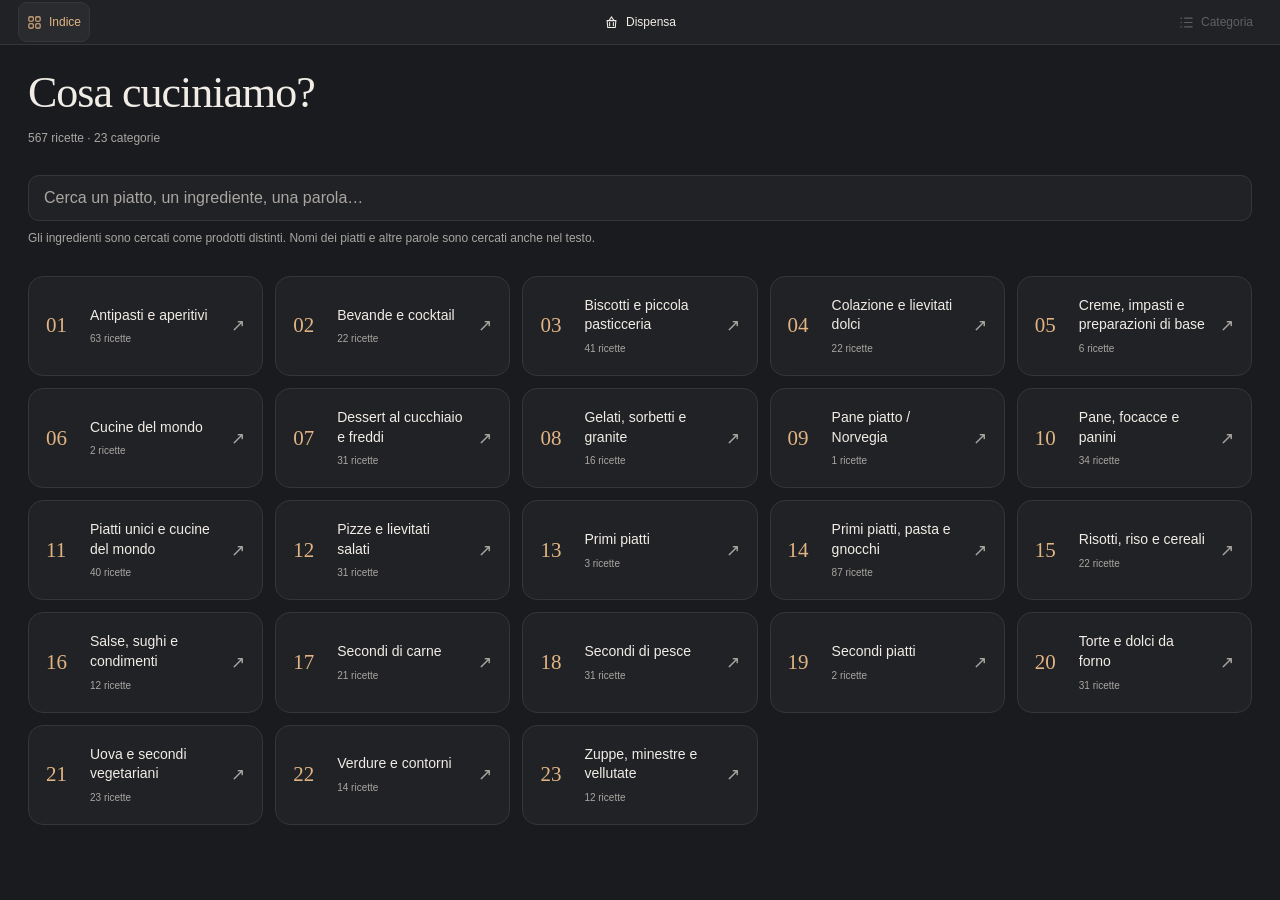
==== commit a6c9c98b: "fix(sapore): support underscore deep links and publish two reviewed R22 recipes" ====
--- a/app/index.html
+++ b/app/index.html
@@ -25,8 +25,8 @@
 
 /* Keep editable text at 16px to prevent iOS focus zoom; pinch zoom stays available. */
 .recipeSearchBox .search,.pantryV2 .pantryEntry input{font-size:16px}
-</style><link rel="stylesheet" href="layout-r3.css"><link rel="stylesheet" href="category-index.css"></head><body><div class="app" id="app"><header class="top"><nav class="headerActions" aria-label="Navigazione principale"><button id="indexToggle" aria-pressed="false"><svg viewBox="0 0 24 24" fill="none" stroke="currentColor" stroke-width="1.7" aria-hidden="true"><rect x="3" y="3" width="7" height="7" rx="1.5"/><rect x="14" y="3" width="7" height="7" rx="1.5"/><rect x="3" y="14" width="7" height="7" rx="1.5"/><rect x="14" y="14" width="7" height="7" rx="1.5"/></svg>Indice</button><button id="pantryToggle" aria-pressed="false"><svg viewBox="0 0 24 24" fill="none" stroke="currentColor" stroke-width="1.7" stroke-linecap="round" aria-hidden="true"><path d="M5 9h14l-1 11H6L5 9Z M8 9l4-6 4 6 M9 12v5 M15 12v5"/></svg>Dispensa</button><button id="categoryToggle" aria-label="Torna alla categoria" disabled><svg viewBox="0 0 24 24" fill="none" stroke="currentColor" stroke-width="1.7" stroke-linecap="round" aria-hidden="true"><path d="M9 5h12M9 12h12M9 19h12M3 5h1M3 12h1M3 19h1"/></svg>Categoria</button></nav></header><main id="stage" class="stage" aria-live="polite"></main></div>
-<script src="layout-r3.js"></script><script src="category-index.js"></script><script>const EDITORIAL_ENRICHMENT={"GZ-00076":{"description":"Variante siciliana delle arancine con riso allo zafferano e ripieno di besciamella, granella di pistacchio e caciocavallo.","story":"Gli arancini, chiamati anche arancine secondo le tradizioni locali, appartengono alla cultura dello street food siciliano. Questa variante valorizza il pistacchio, ingrediente particolarmente rappresentativo della gastronomia dell'isola, abbinandolo al caciocavallo e alla besciamella. La fonte descrive il contesto gastronomico, ma non documenta una data o un inventore della variante.","history_status":"verified_editorial_introduction"},"GZ-00002":{"description":"Finger food da aperitivo composto da piccoli blinis di farina di ceci e farina di frumento, prosciutto crudo e avocado disposto a rosa, accompagnato da marmellata d'arancia. La presentazione punta sul contrasto fra sapidità, freschezza e nota agrumata.","story":"La pagina editoriale presenta il piatto come proposta contemporanea per feste, Natale e Capodanno, non come specialità con una storia tradizionale documentata. L'elemento distintivo è la decorazione floreale dell'avocado e l'incontro fra sapori diversi.","history_status":"editorial_context_no_historical_origin"},"GZ-01477":{"description":"Bocconcini di baccalà dissalato fritti in pastella alla birra con paprika, accompagnati da una salsa di maionese, ketchup, senape, cetriolini e una nota piccante. La pastella fredda e la frittura a 180 °C favoriscono una crosta croccante.","story":"GialloZafferano propone questa versione come interpretazione speziata del classico baccalà fritto casalingo, adatta anche alle occasioni festive e agli aperitivi. La pagina non attribuisce alla specifica variante alla paprika una provenienza storica documentata.","history_status":"editorial_context_no_historical_origin"},"GZ-03895":{"description":"Piccoli fagottini di pasta sfoglia che racchiudono albicocche e formaggio filante: l'esterno friabile e dorato contrasta con la frutta morbida e il ripieno sapido.","story":"La presentazione editoriale descrive una proposta creativa da aperitivo o brunch, ispirata all'abbinamento dolce-salato; non la identifica come ricetta regionale storica.","history_status":"editorial_context_no_historical_origin"},"GZ-00005":{"description":"Specialità siciliana di riso farcito, modellato e fritto; nella versione presentata i ripieni classici sono ragù con piselli e prosciutto con mozzarella.","story":"Gli arancini o arancine sono un emblema dello street food siciliano. Forma e dimensioni cambiano secondo città e ripieno; la fonte li accosta alle panelle e ai cazzilli palermitani e distingue preparazioni affini come supplì laziali e palle di riso campane.","history_status":"documented_culinary_tradition"},"GZ-00078":{"description":"Sfere fritte di spaghetti conditi con burro, formaggio, uova e zafferano, solitamente farcite con ragù, piselli e scamorza.","story":"La pagina li presenta come reinterpretazione dei classici arancini di riso della cucina siciliana: la pasta sostituisce il riso, mentre restano la forma da street food e la frittura. Non fornisce una data di invenzione.","history_status":"documented_derivation_no_date"},"GZ-01802":{"description":"Mazzetti di asparagi avvolti con prosciutto crudo e pasta sfoglia, arricchiti da formaggio e senape di Digione; il risultato è un antipasto croccante e saporito.","story":"La presentazione valorizza la stagionalità primaverile degli asparagi e l'uso del piatto per brunch e occasioni conviviali. Non documenta una specifica origine storica o regionale.","history_status":"editorial_context_no_historical_origin"},"GZ-01463":{"description":"Mezzi avocado usati come piccoli contenitori per uova e salmone, con succo di lime a dare freschezza; piatto adatto a colazione salata e brunch.","story":"La fonte lo presenta come rivisitazione moderna della colazione di ispirazione inglese, alternativa a uova, toast e bacon. Non sostiene che sia una preparazione inglese tradizionale codificata.","history_status":"editorial_context_no_historical_origin"},"GZ-01480":{"description":"Crema delicata e soffice di stoccafisso lavorato e mantecato, da servire con crostini o polenta grigliata.","story":"Piatto rappresentativo della tradizione veneziana. Nel lessico veneto lo stoccafisso essiccato viene comunemente chiamato baccalà, circostanza spiegata nell'introduzione della fonte. La ricetta pubblicata è attribuita allo chef Francesco Munarini dell'Osteria Do Spade di Venezia; la pagina non documenta una data precisa d'origine del piatto.","history_status":"documented_regional_tradition"},"GZ-02318":{"description":"Panini ai cereali svuotati e farciti con verdure, formaggio e prosciutto, poi passati in forno per ottenere bordi croccanti e un interno morbido.","story":"La pagina descrive un'idea versatile da buffet e cena informale, con farciture adattabili agli ingredienti disponibili. I riferimenti geografici nell'introduzione non costituiscono una prova di origine regionale precisa.","history_status":"editorial_context_no_historical_origin"},"GZ-00007":{"description":"Piccoli involtini da aperitivo in cui una prugna disidratata viene avvolta nel bacon e cotta al forno fino a ottenere un rivestimento dorato e croccante. Il contrasto fra la dolcezza del frutto e la sapidità del salume è l'elemento caratterizzante.","story":"La presentazione editoriale propone questi bocconcini come finger food per occasioni speciali e richiama la tradizione degli accostamenti dolce-salato; non attribuisce alla ricetta una specifica origine geografica o storica.","history_status":"editorial_context_no_documented_origin"},"GZ-00008":{"description":"Bocconcini vegetariani cotti in piccoli stampi, preparati con quinoa, zucchine, Grana Padano, zenzero e scorza di limone. Una proposta leggera dal profilo fresco e aromatico, adatta come antipasto.","story":"La fonte racconta la lunga storia della quinoa negli altopiani andini del Sud America, dove è coltivata da millenni, e ne ricorda il valore nella cultura inca con il nome quechua 'Chisiya mama', riferito alla madre dei semi. Si tratta della storia dell'ingrediente, non di una pretesa origine antica dei bocconcini di questa ricetta.","history_status":"documented_ingredient_history_not_recipe_origin"},"GZ-00011":{"description":"Bruschetta di pane tostato con crema di robiola ed erba cipollina, prosciutto crudo dolce e fichi leggermente grigliati con miele. L'insieme combina croccantezza, cremosità e contrasto dolce-sapido.","story":"La pagina spiega che il termine 'bruschetta' è collegato a 'bruscato', cioè pane rustico abbrustolito, e ne colloca l'uso tradizionale fra Lazio e Abruzzo prima della diffusione nel resto d'Italia. Questo contesto riguarda la bruschetta in generale; l'abbinamento con fichi e crudo è presentato come interpretazione moderna.","history_status":"documented_dish_family_etymology"},"GZ-00015":{"description":"Tartine mignon di pane o pancarrè, generalmente senza crosta, arricchite con burro, creme o salse e guarnizioni variabili. La disposizione decorativa degli ingredienti è parte integrante della preparazione, pensata per essere mangiata in uno o due bocconi.","story":"La fonte descrive il ruolo dei canapè come piccoli antipasti da aperitivo e l'importanza della loro presentazione elegante; non fornisce una ricostruzione storica documentata dell'origine del piatto.","history_status":"editorial_context_no_documented_origin"},"GZ-00085":{"description":"Bicchierini monoporzione con riso Venere aromatico, crema di porro, basilico e zenzero e dadini di pesce spada profumati al limone. Il contrasto cromatico tra riso scuro, salsa verde e pesce rende scenografico l'antipasto.","story":"La presentazione editoriale interpreta in chiave moderna l'abbinamento fra riso e pesce della cucina italiana. Non documenta un'origine storica specifica di questa preparazione.","history_status":"editorial_context_no_historical_origin"},"GZ-03967":{"description":"Specialità ligure cremosa a base di stoccafisso ammollato, patate, olio extravergine, aglio, prezzemolo e scorza di limone. Il pesce e le patate vengono amalgamati fino a ottenere una consistenza morbida, adatta ai crostoni.","story":"La fonte collega il brandacujun alla tradizione marinara ligure: stoccafisso e patate erano alimenti conservabili e pratici durante le traversate. Riporta come possibile spiegazione del nome il gesto del «brandare», cioè scuotere o ruotare ripetutamente la pentola; esistono però più interpretazioni etimologiche.","history_status":"documented_regional_tradition_qualified_etymology"},"GZ-00089":{"description":"Piccoli gusci di pasta brisée ripieni di risotto al pomodoro con piselli, prosciutto cotto e taleggio, cotti al forno e serviti come antipasto monoporzione.","story":"La fonte propone una reinterpretazione salata dei budini di riso dolci associati alla pasticceria toscana. Il riferimento è gastronomico e non costituisce prova di un'origine antica della specifica variante salata.","history_status":"editorial_inspiration_not_historical_origin"},"GZ-00022":{"description":"Aperitivo estivo composto da bicchierini di melone frullato e condito, accompagnati da fagottini croccanti di pasta fillo con feta, cipolla rossa, olive nere e pomodorini.","story":"La ricetta nasce come proposta editoriale contemporanea che sostituisce il classico accostamento prosciutto e melone con il contrasto fra dolcezza del melone e sapidità della feta. La fonte non indica una tradizione o data di invenzione per questo piatto.","history_status":"editorial_context_no_historical_origin"},"GZ-00024":{"description":"Crocchette fritte dalla panatura dorata e croccante, con un interno morbido ottenuto da una besciamella molto densa arricchita con prosciutto crudo e cipolla.","story":"La presentazione inserisce le crocchette nel repertorio degli antipasti e degli stuzzichini, citando varianti a base di patate, riso o formaggi e il confronto con le croquetas spagnole. Non documenta una provenienza storica precisa per questa versione.","history_status":"editorial_context_no_historical_origin"},"GZ-00132":{"description":"Crocchette fritte di risotto allo zafferano con cuore cremoso di stracchino e rivestimento croccante di panko. Il colore dorato del riso richiama il risotto alla milanese.","story":"La fonte dichiara esplicitamente l'ispirazione al risotto alla milanese e alla tradizione lombarda dello zafferano nel riso. La trasformazione in crocchette ripiene è una reinterpretazione, non una ricetta storica milanese attestata dalla pagina.","history_status":"documented_culinary_inspiration"}};
+</style><link rel="stylesheet" href="layout-r3.css"></head><body><div class="app" id="app"><header class="top"><nav class="headerActions" aria-label="Navigazione principale"><button id="indexToggle" aria-pressed="false"><svg viewBox="0 0 24 24" fill="none" stroke="currentColor" stroke-width="1.7" aria-hidden="true"><rect x="3" y="3" width="7" height="7" rx="1.5"/><rect x="14" y="3" width="7" height="7" rx="1.5"/><rect x="3" y="14" width="7" height="7" rx="1.5"/><rect x="14" y="14" width="7" height="7" rx="1.5"/></svg>Indice</button><button id="pantryToggle" aria-pressed="false"><svg viewBox="0 0 24 24" fill="none" stroke="currentColor" stroke-width="1.7" stroke-linecap="round" aria-hidden="true"><path d="M5 9h14l-1 11H6L5 9Z M8 9l4-6 4 6 M9 12v5 M15 12v5"/></svg>Dispensa</button><button id="categoryToggle" aria-label="Torna alla categoria" disabled><svg viewBox="0 0 24 24" fill="none" stroke="currentColor" stroke-width="1.7" stroke-linecap="round" aria-hidden="true"><path d="M9 5h12M9 12h12M9 19h12M3 5h1M3 12h1M3 19h1"/></svg>Categoria</button></nav></header><main id="stage" class="stage" aria-live="polite"></main></div>
+<script src="layout-r3.js"></script><script>const EDITORIAL_ENRICHMENT={"GZ-00076":{"description":"Variante siciliana delle arancine con riso allo zafferano e ripieno di besciamella, granella di pistacchio e caciocavallo.","story":"Gli arancini, chiamati anche arancine secondo le tradizioni locali, appartengono alla cultura dello street food siciliano. Questa variante valorizza il pistacchio, ingrediente particolarmente rappresentativo della gastronomia dell'isola, abbinandolo al caciocavallo e alla besciamella. La fonte descrive il contesto gastronomico, ma non documenta una data o un inventore della variante.","history_status":"verified_editorial_introduction"},"GZ-00002":{"description":"Finger food da aperitivo composto da piccoli blinis di farina di ceci e farina di frumento, prosciutto crudo e avocado disposto a rosa, accompagnato da marmellata d'arancia. La presentazione punta sul contrasto fra sapidità, freschezza e nota agrumata.","story":"La pagina editoriale presenta il piatto come proposta contemporanea per feste, Natale e Capodanno, non come specialità con una storia tradizionale documentata. L'elemento distintivo è la decorazione floreale dell'avocado e l'incontro fra sapori diversi.","history_status":"editorial_context_no_historical_origin"},"GZ-01477":{"description":"Bocconcini di baccalà dissalato fritti in pastella alla birra con paprika, accompagnati da una salsa di maionese, ketchup, senape, cetriolini e una nota piccante. La pastella fredda e la frittura a 180 °C favoriscono una crosta croccante.","story":"GialloZafferano propone questa versione come interpretazione speziata del classico baccalà fritto casalingo, adatta anche alle occasioni festive e agli aperitivi. La pagina non attribuisce alla specifica variante alla paprika una provenienza storica documentata.","history_status":"editorial_context_no_historical_origin"},"GZ-03895":{"description":"Piccoli fagottini di pasta sfoglia che racchiudono albicocche e formaggio filante: l'esterno friabile e dorato contrasta con la frutta morbida e il ripieno sapido.","story":"La presentazione editoriale descrive una proposta creativa da aperitivo o brunch, ispirata all'abbinamento dolce-salato; non la identifica come ricetta regionale storica.","history_status":"editorial_context_no_historical_origin"},"GZ-00005":{"description":"Specialità siciliana di riso farcito, modellato e fritto; nella versione presentata i ripieni classici sono ragù con piselli e prosciutto con mozzarella.","story":"Gli arancini o arancine sono un emblema dello street food siciliano. Forma e dimensioni cambiano secondo città e ripieno; la fonte li accosta alle panelle e ai cazzilli palermitani e distingue preparazioni affini come supplì laziali e palle di riso campane.","history_status":"documented_culinary_tradition"},"GZ-00078":{"description":"Sfere fritte di spaghetti conditi con burro, formaggio, uova e zafferano, solitamente farcite con ragù, piselli e scamorza.","story":"La pagina li presenta come reinterpretazione dei classici arancini di riso della cucina siciliana: la pasta sostituisce il riso, mentre restano la forma da street food e la frittura. Non fornisce una data di invenzione.","history_status":"documented_derivation_no_date"},"GZ-01802":{"description":"Mazzetti di asparagi avvolti con prosciutto crudo e pasta sfoglia, arricchiti da formaggio e senape di Digione; il risultato è un antipasto croccante e saporito.","story":"La presentazione valorizza la stagionalità primaverile degli asparagi e l'uso del piatto per brunch e occasioni conviviali. Non documenta una specifica origine storica o regionale.","history_status":"editorial_context_no_historical_origin"},"GZ-01463":{"description":"Mezzi avocado usati come piccoli contenitori per uova e salmone, con succo di lime a dare freschezza; piatto adatto a colazione salata e brunch.","story":"La fonte lo presenta come rivisitazione moderna della colazione di ispirazione inglese, alternativa a uova, toast e bacon. Non sostiene che sia una preparazione inglese tradizionale codificata.","history_status":"editorial_context_no_historical_origin"},"GZ-01480":{"description":"Crema delicata e soffice di stoccafisso lavorato e mantecato, da servire con crostini o polenta grigliata.","story":"Piatto rappresentativo della tradizione veneziana. Nel lessico veneto lo stoccafisso essiccato viene comunemente chiamato baccalà, circostanza spiegata nell'introduzione della fonte. La ricetta pubblicata è attribuita allo chef Francesco Munarini dell'Osteria Do Spade di Venezia; la pagina non documenta una data precisa d'origine del piatto.","history_status":"documented_regional_tradition"},"GZ-02318":{"description":"Panini ai cereali svuotati e farciti con verdure, formaggio e prosciutto, poi passati in forno per ottenere bordi croccanti e un interno morbido.","story":"La pagina descrive un'idea versatile da buffet e cena informale, con farciture adattabili agli ingredienti disponibili. I riferimenti geografici nell'introduzione non costituiscono una prova di origine regionale precisa.","history_status":"editorial_context_no_historical_origin"},"GZ-00007":{"description":"Piccoli involtini da aperitivo in cui una prugna disidratata viene avvolta nel bacon e cotta al forno fino a ottenere un rivestimento dorato e croccante. Il contrasto fra la dolcezza del frutto e la sapidità del salume è l'elemento caratterizzante.","story":"La presentazione editoriale propone questi bocconcini come finger food per occasioni speciali e richiama la tradizione degli accostamenti dolce-salato; non attribuisce alla ricetta una specifica origine geografica o storica.","history_status":"editorial_context_no_documented_origin"},"GZ-00008":{"description":"Bocconcini vegetariani cotti in piccoli stampi, preparati con quinoa, zucchine, Grana Padano, zenzero e scorza di limone. Una proposta leggera dal profilo fresco e aromatico, adatta come antipasto.","story":"La fonte racconta la lunga storia della quinoa negli altopiani andini del Sud America, dove è coltivata da millenni, e ne ricorda il valore nella cultura inca con il nome quechua 'Chisiya mama', riferito alla madre dei semi. Si tratta della storia dell'ingrediente, non di una pretesa origine antica dei bocconcini di questa ricetta.","history_status":"documented_ingredient_history_not_recipe_origin"},"GZ-00011":{"description":"Bruschetta di pane tostato con crema di robiola ed erba cipollina, prosciutto crudo dolce e fichi leggermente grigliati con miele. L'insieme combina croccantezza, cremosità e contrasto dolce-sapido.","story":"La pagina spiega che il termine 'bruschetta' è collegato a 'bruscato', cioè pane rustico abbrustolito, e ne colloca l'uso tradizionale fra Lazio e Abruzzo prima della diffusione nel resto d'Italia. Questo contesto riguarda la bruschetta in generale; l'abbinamento con fichi e crudo è presentato come interpretazione moderna.","history_status":"documented_dish_family_etymology"},"GZ-00015":{"description":"Tartine mignon di pane o pancarrè, generalmente senza crosta, arricchite con burro, creme o salse e guarnizioni variabili. La disposizione decorativa degli ingredienti è parte integrante della preparazione, pensata per essere mangiata in uno o due bocconi.","story":"La fonte descrive il ruolo dei canapè come piccoli antipasti da aperitivo e l'importanza della loro presentazione elegante; non fornisce una ricostruzione storica documentata dell'origine del piatto.","history_status":"editorial_context_no_documented_origin"},"GZ-00085":{"description":"Bicchierini monoporzione con riso Venere aromatico, crema di porro, basilico e zenzero e dadini di pesce spada profumati al limone. Il contrasto cromatico tra riso scuro, salsa verde e pesce rende scenografico l'antipasto.","story":"La presentazione editoriale interpreta in chiave moderna l'abbinamento fra riso e pesce della cucina italiana. Non documenta un'origine storica specifica di questa preparazione.","history_status":"editorial_context_no_historical_origin"},"GZ-03967":{"description":"Specialità ligure cremosa a base di stoccafisso ammollato, patate, olio extravergine, aglio, prezzemolo e scorza di limone. Il pesce e le patate vengono amalgamati fino a ottenere una consistenza morbida, adatta ai crostoni.","story":"La fonte collega il brandacujun alla tradizione marinara ligure: stoccafisso e patate erano alimenti conservabili e pratici durante le traversate. Riporta come possibile spiegazione del nome il gesto del «brandare», cioè scuotere o ruotare ripetutamente la pentola; esistono però più interpretazioni etimologiche.","history_status":"documented_regional_tradition_qualified_etymology"},"GZ-00089":{"description":"Piccoli gusci di pasta brisée ripieni di risotto al pomodoro con piselli, prosciutto cotto e taleggio, cotti al forno e serviti come antipasto monoporzione.","story":"La fonte propone una reinterpretazione salata dei budini di riso dolci associati alla pasticceria toscana. Il riferimento è gastronomico e non costituisce prova di un'origine antica della specifica variante salata.","history_status":"editorial_inspiration_not_historical_origin"},"GZ-00022":{"description":"Aperitivo estivo composto da bicchierini di melone frullato e condito, accompagnati da fagottini croccanti di pasta fillo con feta, cipolla rossa, olive nere e pomodorini.","story":"La ricetta nasce come proposta editoriale contemporanea che sostituisce il classico accostamento prosciutto e melone con il contrasto fra dolcezza del melone e sapidità della feta. La fonte non indica una tradizione o data di invenzione per questo piatto.","history_status":"editorial_context_no_historical_origin"},"GZ-00024":{"description":"Crocchette fritte dalla panatura dorata e croccante, con un interno morbido ottenuto da una besciamella molto densa arricchita con prosciutto crudo e cipolla.","story":"La presentazione inserisce le crocchette nel repertorio degli antipasti e degli stuzzichini, citando varianti a base di patate, riso o formaggi e il confronto con le croquetas spagnole. Non documenta una provenienza storica precisa per questa versione.","history_status":"editorial_context_no_historical_origin"},"GZ-00132":{"description":"Crocchette fritte di risotto allo zafferano con cuore cremoso di stracchino e rivestimento croccante di panko. Il colore dorato del riso richiama il risotto alla milanese.","story":"La fonte dichiara esplicitamente l'ispirazione al risotto alla milanese e alla tradizione lombarda dello zafferano nel riso. La trasformazione in crocchette ripiene è una reinterpretazione, non una ricetta storica milanese attestata dalla pagina.","history_status":"documented_culinary_inspiration"}};
 const RECIPES=[{"id":"GZ-03895","name":"Albicocche in sfoglia","category":"Antipasti e aperitivi","serves":"6 pezzi","prep":"10 min","cook":"18 min","rest":"","ingredients":["Albicocche 6","pasta sfoglia rotonda 230 g","scamorza 30 g.\nPER FINIRE: tuorlo 1","latte intero 10 g","semi di lino 1 cucchiaino","pepe rosa in grani 1 cucchiaino."],"steps":["Tagliare la scamorza a cubetti. Lavare le albicocche, asciugarle, dividerle a metà e togliere il nocciolo.","Ricavare sei dischi di pasta sfoglia di circa 10 cm di diametro.","Sistemare metà albicocca al centro di ogni disco, riempire la cavità con scamorza e richiudere con l'altra metà.","Avvolgere ciascun frutto nella sfoglia sigillando le giunzioni, disporre su una teglia con carta forno e spennellare con tuorlo e latte.","Praticare piccoli fori in superficie, cospargere con semi di lino e pepe rosa e cuocere in forno statico a 200 °C per 15–18 minuti, fino a doratura."],"photo":"","source":"https://www.giallozafferano.com/recipes/apricots-in-puff-pastry.html","pdfPage":10,"description":"Un antipasto accattivante e insolito che racchiude al suo interno un segreto di formaggio filante... lasciatevi stupire dalle albicocche in sfoglia!"},{"id":"GZ-00002","name":"Antipasto crudo e avocado","category":"Antipasti e aperitivi","serves":"12 pezzi","prep":"15 min","cook":"15 min","rest":"","ingredients":["Avocado sodi 2","farina di ceci 50 g","farina 00 50 g","lievito istantaneo salato 1/4 cucchiaino","acqua 120 g","sale 5 g","prosciutto crudo 12 fette","marmellata di arance 2 cucchiai."],"steps":["Riunire le due farine, il lievito e il sale; incorporare l’acqua a filo lavorando con una frusta fino a ottenere una pastella uniforme.","Cuocere dodici piccoli blinis in padella antiaderente, circa 2–3 minuti per lato, e tenerli da parte.","Tagliare gli avocado a fettine sottili; per ogni pezzo sovrapporre e avvolgere circa dieci fettine formando una rosa.","Disporre su ogni blinis una fetta di prosciutto e una rosa di avocado. Servire con la marmellata di arance leggermente lavorata."],"photo":"","source":"https://ricette.giallozafferano.it/Antipasto-crudo-e-avocado.html","pdfPage":11,"description":"Stuzzicate l'appetito dei vostri ospiti con un accattivante finger food dai sapori esotici che li conquisterà al primo morso: antipasto crudo e avocado!"},{"id":"GZ-00003","name":"Arancini al ragù bianco","category":"Antipasti e aperitivi","serves":"12 pezzi","prep":"60 min","cook":"45 min","rest":"raffreddamento riso circa 2 ore","ingredients":["RISO: riso Vialone Nano 500 g","acqua 1200 g","caciocavallo grattugiato 100 g","burro 30 g","zafferano 0,45 g","sale fino q.b.\nRAGÙ: manzo macinato 50 g","maiale macinato 50 g","piselli 80 g","sedano 1 costa","carota 1","cipolla dorata 1","Parmigiano Reggiano 50 g","vino bianco 40 g","olio EVO, sale e pepe q.b.\nRIPIENO: caciocavallo a cubetti 50 g.\nPASTELLA: farina 00 200 g","acqua fredda 340 g","sale 1 pizzico.\nPANATURA: pangrattato q.b.","olio di arachidi q.b."],"steps":["Lessare il riso nell'acqua salata fino ad assorbimento; condirlo con zafferano sciolto in poca acqua calda, burro e caciocavallo grattugiato.","Stendere il riso su un vassoio, coprirlo e lasciarlo raffreddare completamente per circa due ore.","Rosolare sedano, carota e cipolla tritati; unire le carni, sfumare con il vino e cuocere dolcemente. A metà cottura aggiungere i piselli; alla fine incorporare il Parmigiano e raffreddare.","Con le mani inumidite formare una cavità nel riso, inserire ragù e cubetti di caciocavallo, richiudere e modellare a punta.","Mescolare farina, acqua fredda e sale in una pastella liscia. Rivestire ogni arancino e poi passarlo nel pangrattato.","Friggere pochi pezzi per volta in olio a circa 170 °C, scolare su carta assorbente e servire caldi."],"photo":"","source":"https://www.giallozafferano.com/recipes/white-ragu-arancini.html","pdfPage":12,"description":"La newsletter presenta questo piatto, ma non ne conserva una descrizione completa. La fonte è disponibile tramite il collegamento qui sotto"},{"id":"GZ-00005","name":"arancini di riso","category":"Antipasti e aperitivi","serves":"Circa 12 arancini","prep":"60 min","cook":"50 min","rest":"Circa 2 h di raffreddamento del riso","ingredients":["Riso Vialone Nano 500 g","Acqua 1,25 l, per il riso","Caciocavallo stagionato grattugiato 100 g","Burro 30 g","Zafferano 0,15 g","Sale grosso 1 cucchiaio","Carne macinata di maiale 150 g, per il ragù","Passata di pomodoro 200 g","Piselli 80 g","Cipolla bianca 50 g","Vino rosso 50 g","Olio extravergine d’oliva q.b.","Sale fino q.b.","Pepe nero q.b.","Caciocavallo fresco 50 g, per il ragù","Prosciutto cotto 120 g, per il ripieno bianco","Mozzarella 120 g, per il ripieno bianco","Farina 00 200 g, per la pastella","Acqua 350 g, per la pastella","Sale fino 1 pizzico, per la pastella","Pangrattato 200 g","Olio di semi 3 l, per friggere"],"steps":["Cuoci il riso in acqua salata finché il liquido viene assorbito; verso fine cottura unisci lo zafferano.","Manteca con burro e caciocavallo stagionato, poi stendi su un vassoio e fai raffreddare completamente.","Per il ragù, rosola cipolla e macinato nell’olio, sfuma col vino, aggiungi passata e piselli e cuoci finché il sugo è denso.","Taglia a cubetti mozzarella, prosciutto e caciocavallo fresco.","Con mani inumidite forma cavità in porzioni di riso; farcisci metà con prosciutto e mozzarella e metà con ragù e caciocavallo.","Chiudi bene e modella i pezzi; prepara una pastella fluida con farina, acqua e un pizzico di sale.","Immergi gli arancini nella pastella, ricoprili di pangrattato e friggi pochi pezzi alla volta a 160–170 °C fino a doratura."],"photo":"https://commons.wikimedia.org/wiki/Special:FilePath/Arancini_.jpg","source":"https://www.giallozafferano.com.br/receitas/Arancini-de-arroz.html","pdfPage":13,"description":"La newsletter presenta questo piatto, ma non ne conserva una descrizione completa. La fonte è disponibile tramite il collegamento qui sotto","photoCreditUrl":"https://commons.wikimedia.org/wiki/File:Arancini_.jpg","photoAuthor":"AndreaTartaglia","photoLicense":"CC BY-SA 4.0","photoIllustrative":true},{"id":"GZ-00076","name":"Arancini di riso al pistacchio","category":"Antipasti e aperitivi","serves":"Scheda: 12 arancini nella lista ingredienti; intestazione indica 13 pezzi. Quantità da verificare.","prep":"Non precisato nella fonte consultata","cook":"Risotto circa 18-20 min; frittura a 170 °C (durata non precisata)","rest":"","ingredients":["Riso: 300 g riso Carnaroli","50 g scalogno","30 g olio extravergine di oliva","50 g vino bianco","800 g brodo vegetale","1 bustina zafferano","65 g Grana Padano","Sale e pepe q.b.","Ripieno: 15 g burro","15 g farina 00","150 g latte intero","Noce moscata e sale q.b.","30 g granella di pistacchio","55 g caciocavallo","Pastella e frittura: 130 g farina 00","195 g acqua","Sale q.b.","150 g pangrattato","800 g olio di semi di arachide","Finitura: 10 g farina di pistacchio"],"steps":["Preparare il brodo vegetale e conservarne 50 g per sciogliere lo zafferano. Soffriggere lo scalogno tritato in olio, tostare il riso e sfumare con vino bianco.","Cuocere il risotto unendo brodo caldo in più riprese per circa 18–20 minuti; regolare di sale e pepe, aggiungere lo zafferano sciolto nel brodo e mantecare con Grana Padano. Stendere su un vassoio e raffreddare completamente.","Creare una besciamella densa: scaldare il latte con sale e noce moscata; fare un roux con burro e farina, versare il latte e cuocere mescolando. Raffreddarla coperta a contatto.","Tagliare il caciocavallo a cubetti. Prendere circa 75 g di riso freddo per pezzo, appiattire nel palmo, farcire con poca besciamella, granella e formaggio e chiudere a sfera.","Preparare una pastella liscia con farina, acqua e sale. Passare ogni arancino nella pastella e poi nel pangrattato.","Scaldare l’olio a 340 °F e friggere pochi arancini per volta fino a doratura; scolare e rifinire con la farina di pistacchio."],"photo":"","source":"https://ricette.giallozafferano.it/Arancini-di-riso-al-pistacchio.html","pdfPage":14,"description":"Variante siciliana delle arancine con riso allo zafferano e ripieno di besciamella, granella di pistacchio e caciocavallo.","notes":"Discrepanza fonte: indicazione per 12 nella lista ingredienti, 13 nell’intestazione. Nessuna correzione arbitraria, confronto editoriale necessario.","sourceOriginalId":"SRC-5a0d7d5c78927927","reviewedRecordSha256":"2c25244ef10d5a0fcfd9b8b7a7767f07d7f5b9fc93a02dcc4946c5bc7bdc8485","sourceReviewRevision":"CUR-20261117-FONTE-R4.1","author":"GialloZafferano","temperature":"Frittura a 340 °F (circa 171 °C); riso 18–20 min.","alternateSourceUrls":["https://www.giallozafferano.com/recipes/pistachio-rice-arancini.html"]},{"id":"GZ-00078","name":"Arancini di spaghetti","category":"Antipasti e aperitivi","serves":"20 arancini","prep":"60 min","cook":"60 min","rest":"","ingredients":["Pasta: spaghetti 500 g","burro 35 g","tuorli 3","Grana Padano DOP 250 g","zafferano 1 bustina","olio EVO q.b.","sale q.b.","pepe q.b. Ragù: burro 25 g","manzo macinato 200 g","cipolla bianca 1/2","olio EVO q.b.","pepe q.b.","piselli surgelati 100 g","concentrato di pomodoro 40 g","sale q.b.","scamorza 100 g","vino rosso 100 ml. Pastella: pangrattato 500 g","farina 00 150 g","acqua 360 g","sale 1 pizzico. Frittura: olio di arachidi q.b."],"steps":["Per il ragù, stufare la cipolla nel burro e olio, rosolare la carne, sfumare con il vino e aggiungere il concentrato diluito; cuocere circa venti minuti, poi unire i piselli e far raffreddare.","Lessare gli spaghetti, colorarli con zafferano sciolto in acqua di cottura, scolarli e raffreddarli.","Condirli con burro, Grana, tuorli, sale e pepe; tagliarli grossolanamente e farli rassodare in frigorifero, preferibilmente una notte.","Modellare porzioni di spaghetti a pallina, farcirle con ragù e cubetti di scamorza, quindi chiuderle e raffreddarle ancora dieci minuti.","Mescolare farina, acqua e sale per una pastella; passarvi gli arancini e poi nel pangrattato.","Friggere in olio caldo per circa 5-6 minuti, finché sono dorati, e scolare."],"photo":"https://www.giallozafferano.com.br/images/142-14218/arancini-de-espaguete_1200x800.jpg","source":"https://www.giallozafferano.com.br/receitas/arancini-de-espaguete.html","pdfPage":15,"description":"Gli arancini di spaghetti sono una gustosa alternativa ai classici arancini di riso, preparati con spaghetti e un gustoso ripieno di ragÄ± e scamorza. <http://ricette.giallozafferano.it/Arancini-di-spaghetti.html>"},{"id":"GZ-01802","name":"Asparagi in sfoglia con crudo","category":"Antipasti e aperitivi","serves":"4 persone","prep":"30 min","cook":"25 min","rest":"","ingredients":["Asparagi 800 g","Pasta sfoglia 250 g","Prosciutto crudo 8 fette","Grana Padano DOP a scaglie 30 g","Uova 1."],"steps":["Eliminare le estremità dure degli asparagi e pulire i gambi. Legarli a mazzetto e lessarli in acqua salata per 8–10 minuti, lasciandoli ancora consistenti. Scolare e asciugare.","Stendere la sfoglia e tagliarla in otto strisce larghe circa tre centimetri.","Distribuire le scaglie di Grana sulle fette di prosciutto e avvolgerle attorno agli asparagi.","Arrotolare su ogni porzione una striscia di sfoglia a spirale. Spennellare con l’uovo sbattuto.","Disporre su teglia foderata e cuocere nel forno preriscaldato a 392 °F per circa 15 minuti, finché la sfoglia è dorata. Servire caldi."],"photo":"https://www.giallozafferano.com/images/313-31394/asparagus-in-puff-pastry-with-prosciutto_780x520_wm.jpg","source":"https://www.giallozafferano.com/recipes/asparagus-in-puff-pastry-with-prosciutto.html","pdfPage":16,"description":"La newsletter presenta questo piatto, ma non ne conserva una descrizione completa. La fonte è disponibile tramite il collegamento qui sotto"},{"id":"GZ-01463","name":"Avocado, uova e salmone","category":"Antipasti e aperitivi","serves":"4 persone","prep":"3 min","cook":"10 min","rest":"","ingredients":["Avocado 2","uova medie 4","salmone affumicato 90 g","erba cipollina 6 steli","lime 1","sale fino q.b.","pepe nero q.b.","pepe rosa in grani q.b.","olio EVO q.b."],"steps":["Grattugiare la scorza del lime, tritare l'erba cipollina e tenere da parte.","Dividere gli avocado a metà, togliere il nocciolo e irrorare la polpa con succo di lime; incidere la polpa con un coltellino.","Disporre una porzione di salmone affumicato su ogni mezzo avocado e insaporire con sale, pepe e scorza di lime.","Scaldare poco olio in padella e cuocere le uova al tegamino per circa 2–3 minuti, mantenendo i tuorli interi.","Adagiare un uovo su ogni mezzo avocado e completare con pepe rosa ed erba cipollina; servire subito."],"photo":"https://www.giallozafferano.com/images/328-32820/avocado-eggs-and-salmon_780x520_wm.jpg","source":"https://www.giallozafferano.com/recipes/avocado-eggs-and-salmon.html","pdfPage":17,"description":"Una sfiziosa ricetta per il brunch che può diventare anche un originale antipasto, ideale per fare il pieno di gusto ed energie: avocado, uova e salmone!"},{"id":"GZ-01477","name":"Baccalà in pastella","category":"Antipasti e aperitivi","serves":"4 persone","prep":"10 min","cook":"10 min","rest":"15 min per raffreddare farina e ciotola","ingredients":["Baccalà dissalato 1 filetto","Farina 00 fredda 300 g","Birra ghiacciata 300 g","Paprika dolce 1 cucchiaino","Sale fino ½ cucchiaino","Pepe nero q.b.","Per la salsa: maionese 50 g","Ketchup 30 g","Senape 1 cucchiaino","Cetriolini sottaceto 2","Tabasco® q.b."],"steps":["Mettere per 15 minuti in congelatore la ciotola e la farina, così da mantenerle ben fredde.","Preparare la salsa amalgamando maionese, ketchup, cetriolini tritati, senape, un poco del liquido dei cetriolini e Tabasco; conservarla a parte.","Privare il baccalà dissalato della pelle e tagliarlo in cubi di circa 4 cm.","Mescolare farina, sale, pepe e paprika; versare lentamente la birra molto fredda, lavorando con una frusta fino a ottenere una pastella liscia.","Scaldare l'olio per friggere a 180 °C, immergere pochi cubi alla volta nella pastella e friggerli per circa 5-8 minuti, finché dorati.","Scolare su carta assorbente, salare a piacere e servire subito con la salsa preparata."],"photo":"https://www.giallozafferano.it/images/234-23496/Baccala-in-pastella_450x300.jpg","source":"https://ricette.giallozafferano.it/Baccala-in-pastella.html","pdfPage":18,"description":"La newsletter presenta questo piatto, ma non ne conserva una descrizione completa. La fonte è disponibile tramite il collegamento qui sotto"},{"id":"GZ-01480","name":"Baccalà mantecato alla veneziana","category":"Antipasti e aperitivi","serves":"4 persone","prep":"30 min","cook":"30 min","rest":"","ingredients":["Stoccafisso già ammollato 800 g; Olio di semi di girasole 500 g; Alloro 2 foglie; Sale fino q.b.; Pepe nero q.b.\nPER GUARNIRE: Prezzemolo q.b.; Pepe nero q.b."],"steps":["Sciacquare più volte lo stoccafisso ammollato, eliminare le spine e tagliarlo in grossi pezzi.","Trasferirlo in una casseruola con l’alloro e acqua fredda sufficiente a coprirlo.","Portare a ebollizione, schiumare e cuocere per circa 30 minuti, finché il pesce tende a sfaldarsi.","Scolare bene e lavorare il pesce ancora caldo in planetaria con la frusta a velocità medio-bassa.","Versare l’olio di semi a filo, regolando sale e pepe; montare per circa 10 minuti fino a ottenere una crema soffice.","Formare quenelle e servire su crostini di pane o polenta, completando con prezzemolo e pepe."],"photo":"https://www.giallozafferano.es/images/3-350/Bacalao-a-la-crema-a-la-veneciana_1200x800.jpg","source":"https://www.giallozafferano.es/recetas/Bacalao-a-la-crema-a-la-veneciana.html","pdfPage":364,"description":"Il baccalà mantecato alla veneziana è un antipasto tipico, una crema di stoccafisso molto delicata, servita come con crostini di polpenta o pane!"},{"id":"GZ-02318","name":"Barchette di pane ripiene","category":"Antipasti e aperitivi","serves":"8 barchette","prep":"30 min","cook":"15 min (scheda fonte); 25 min (procedimento)","rest":"","ingredients":["Panini multicereali 8","uova 6","ricotta 40 g","Parmigiano Reggiano 20 g","erba cipollina q.b.","sale e pepe q.b.","olio EVO 3 cucchiai","pancetta 70 g","melanzana 140 g","prosciutto cotto 100 g","zucchine 200 g. Per spennellare: uovo 1."],"steps":["Tagliare la parte superiore dei panini e scavare la mollica, lasciando un fondo sufficientemente robusto.","Tagliare zucchina e melanzana a dadini; saltarle in padella con l’olio per circa 10 minuti e lasciarle raffreddare.","Sbattere le sei uova con ricotta, Parmigiano, erba cipollina, ortaggi raffreddati, prosciutto cotto e pancetta a dadini; regolare sale e pepe.","Riempire i panini con il composto senza eccedere con la parte liquida. Spennellare la superficie con l’uovo rimasto.","Cuocere in forno ventilato preriscaldato a circa 175 °C per 25 minuti, finché il ripieno risulta rappreso e dorato. Servire tiepidi o freddi."],"photo":"https://www.giallozafferano.com/images/315-31526/bread-boats-stuffed_780x520_wm.jpg","source":"https://www.giallozafferano.com/recipes/bread-boats-stuffed.html","pdfPage":19,"description":"Le barchette di pane ripiene sono una ricetta golosa e saporita, ottima come contorno o servita ad un aperitivo"},{"id":"GZ-00085","name":"Bicchierini di riso venere e spada","category":"Antipasti e aperitivi","serves":"10 bicchierini","prep":"15 min","cook":"40 min","rest":"","ingredients":["Riso Venere 200 g","pesce spada 250 g","scorza di limone 1","olio EVO q.b.","pepe nero q.b.","sale fino q.b. Crema: porri 100 g","zenzero fresco 20 g","basilico 15 g","olio EVO 30 g","sale fino q.b. Guarnizione: menta q.b.","olio EVO q.b."],"steps":["Lessare il riso Venere in abbondante acqua salata per circa quaranta minuti.","Tagliare porro e zenzero; farli insaporire in un pentolino con poco olio per alcuni minuti, poi frullare con basilico, 30 g d'olio e sale fino a una crema liscia.","Eliminare la pelle del pesce spada, ridurlo a dadini e saltarlo a fuoco vivo con olio per circa cinque minuti, aggiungendo scorza di limone, sale e pepe.","Scolare il riso e condirlo con poco olio e pepe.","In ciascun bicchierino disporre riso, crema di porro e basilico, dadini di spada e un secondo strato di riso; completare con olio e menta."],"photo":"https://www.giallozafferano.com/images/332-33215/venus-rice-and-swordfish-cups_1200x800.jpg","source":"https://www.giallozafferano.com/recipes/venus-rice-and-swordfish-cups.html","pdfPage":20,"description":"Affondate la forchetta strato dopo strato per andare alla scoperta di un conturbante gioco di sapori, aromi e colori... bicchierini di riso venere e spada!"},{"id":"GZ-00007","name":"Bocconcini di prugne e bacon","category":"Antipasti e aperitivi","serves":"8 bocconcini (circa 4 persone)","prep":"5 min","cook":"25 min","rest":"","ingredients":["Prugne secche denocciolate: 8 | Bacon: 8 fette | Salvia fresca: 8 foglie"],"steps":["Stendere le fette di bacon e collocare una prugna denocciolata a un'estremità di ciascuna. | 2. Arrotolare il bacon intorno alla frutta per formare otto involtini compatti. | 3. Disporli separati su una placca foderata di carta forno e cuocere in forno statico preriscaldato a 180 °C per circa 25 minuti, finché il bacon diventa dorato. | 4. Far riposare brevemente fuori dal forno e guarnire con una foglia di salvia per pezzo."],"photo":"https://www.giallozafferano.es/images/152-15269/bocaditos-de-ciruelas-y-bacon_1200x800.jpg","source":"https://ricette.giallozafferano.it/Bocconcini-di-prugne-e-bacon.html","pdfPage":21,"description":"Arrotolare e infornare: bastano due semplici mosse per portare in tavola un antipasto sfizioso dai sapori contrastanti... bocconcini di prugne e bacon!"},{"id":"GZ-00008","name":"Bocconcini di quinoa","category":"Antipasti e aperitivi","serves":"30 bocconcini","prep":"15 min","cook":"25 min (oltre alla cottura della quinoa)","rest":"","ingredients":["Quinoa: 150 g | Zucchine piccole: 2 | Uovo: 1 | Grana Padano DOP grattugiato: 50 g | Scorza grattugiata: 1 limone | Zenzero fresco grattugiato: quanto basta | Sale e pepe: quanto basta"],"steps":["Sciacquare la quinoa sotto acqua fredda per eliminare il retrogusto amaro. Lessarla in acqua leggermente salata secondo la confezione (indicativamente 15-20 minuti), quindi scolarla e raffreddarla. | 2. Grattugiare le zucchine e unirle in una terrina alla scorza di limone e a poco zenzero fresco. | 3. Aggiungere la quinoa cotta, il Grana e l'uovo. Regolare di sale e pepe e mescolare per ottenere un impasto uniforme. | 4. Distribuire circa 20 g di composto per stampino mini-muffin o pirottino piccolo, pressando leggermente. | 5. Cuocere in forno statico già caldo a 180 °C per circa 25 minuti (oppure ventilato a 160 °C per circa 20 minuti) e servire tiepido."],"photo":"https://www.giallozafferano.it/images/28-2817/Bocconcini-di-quinoa_780x520.jpg","source":"https://ricette.giallozafferano.it/Bocconcini-di-quinoa.html","pdfPage":22,"description":"I bocconcini di quinoa con zucchine, zenzero e parmigiano sono un antipasto sfizioso e veloce da preparare, perfetto da gustare nei mesi estivi"},{"id":"GZ-00009","name":"Bocconcini di sfoglia con formaggio e miele","category":"Antipasti e aperitivi","serves":"20 pezzi","prep":"20 min","cook":"10 min","rest":"","ingredients":["Pasta sfoglia tonda: 230 g | Caprino: 80 g | Miele di castagno: 60 g | Timo: q.b. | Olio extravergine di oliva: q.b. | Sale fino e pepe nero: q.b. | Tuorlo: 1 | Latte intero: 1 cucchiaio"],"steps":["Rendere cremoso il caprino mescolandolo con poco olio, sale e pepe.","Dalla sfoglia ricavare 40 dischetti di 3,5 cm; sistemarne 20 su una teglia con carta forno.","Con un coppapasta da 2,5 cm svuotare gli altri 20 dischetti, ottenendo anelli; bucherellare i fondi.","Sbattere tuorlo e latte, spennellare i fondi e sovrapporre a ciascuno un anello.","Distribuire un cucchiaino di caprino al centro di ogni bocconcino; cuocere a 200 °C in forno statico per 10 minuti.","Lasciar intiepidire; aromatizzare il miele con foglioline di timo e distribuirlo al momento del servizio."],"photo":"https://www.giallozafferano.it/images/206-20639/Bocconcini-di-sfoglia-con-formaggio-e-miele_780x520_wm.jpg","source":"https://ricette.giallozafferano.it/Bocconcini-di-sfoglia-con-formaggio-e-miele.html","pdfPage":23,"description":"Un grazioso finger food in perfetto equilibrio fra dolce e salato, ideale per stuzzicare l'appetito... bocconcini di sfoglia con formaggio e miele!"},{"id":"GZ-03967","name":"brandacujun","category":"Antipasti e aperitivi","serves":"4 persone","prep":"20 min","cook":"1 h 30 min","rest":"","ingredients":["Stoccafisso già ammollato 600 g","patate 300 g","olio EVO 100 g","aglio 1 spicchio","prezzemolo 15 g","scorza di limone 1","sale fino q.b.","pepe bianco q.b."],"steps":["Tagliare lo stoccafisso ammollato e le patate sbucciate in pezzi grossi; tritare il prezzemolo.","Mettere pesce e patate in acqua fredda e cuocere per 30–40 minuti, eliminando la schiuma che affiora.","Scolare, lasciar intiepidire, togliere pelle e lische e sfaldare il pesce.","Scaldare una parte dell'olio con l'aglio tritato; aggiungere stoccafisso, patate e prezzemolo.","Coprire e cuocere dolcemente per circa un'ora, scuotendo e ruotando la casseruola ogni 5–7 minuti e versando l'olio restante poco alla volta.","Quando il composto è mantecato, regolare di sale e pepe e completare con la scorza di limone. Servire anche su crostoni."],"photo":"","source":"https://www.giallozafferano.es/recetas/brandacujun.html","pdfPage":865,"description":"Ricetta recuperata e verificata nel ricettario personale; ingredienti e procedimento rielaborati dalla fonte editoriale."},{"id":"GZ-00010","name":"bruschetta caprese","category":"Antipasti e aperitivi","serves":"4 persone","prep":"10 min","cook":"5 min","rest":"","ingredients":["Pane casereccio 4 fette","mozzarella di bufala 250 g","pomodorini 10","olive nere 12","basilico 8 foglie","aglio 1 spicchio","origano 2 pizzichi","olio EVO e sale q.b."],"steps":["Tagliare quattro fette di pane di circa 2 cm e tostarle su entrambi i lati.","Strofinare le fette ancora calde con uno spicchio d’aglio.","Scolare bene la mozzarella e tagliarla a cubetti; dividere i pomodorini in quarti.","Mescolare mozzarella, pomodori e olive con basilico spezzettato, origano, sale e olio.","Distribuire il condimento sul pane e servire subito con un filo d’olio."],"photo":"https://commons.wikimedia.org/wiki/Special:FilePath/Bruschetta_caprese.jpg","source":"https://ricette.giallozafferano.it/Bruschetta-caprese.html","pdfPage":24,"description":"La newsletter presenta questo piatto, ma non ne conserva una descrizione completa. La fonte è disponibile tramite il collegamento qui sotto","photoCreditUrl":"https://commons.wikimedia.org/wiki/File:Bruschetta_caprese.jpg","photoAuthor":"Arnaud 25","photoLicense":"CC BY-SA 4.0","photoIllustrative":true},{"id":"GZ-00011","name":"Bruschetta con fichi e crudo dolce","category":"Antipasti e aperitivi","serves":"4 bruschette","prep":"10 min","cook":"5 min","rest":"","ingredients":["Pane pugliese 200 g (4 fette)","fichi 200 g","prosciutto crudo dolce 100 g (8 fette)","robiola 200 g","erba cipollina 5 fili","miele di acacia 20 g","sale fino q.b.","pepe nero q.b."],"steps":["Affettare il pane in quattro parti uguali e tostarlo su una griglia ben calda da entrambi i lati.","Lavare e tritare l'erba cipollina, unirla alla robiola e insaporire con sale e pepe.","Pulire i fichi, tagliarli a spicchi e spennellarli con il miele; passarli brevemente sulla griglia calda.","Spalmare la crema di robiola sul pane, aggiungere due fette di prosciutto per bruschetta e completare con gli spicchi di fico. Servire subito."],"photo":"https://www.giallozafferano.com/images/359-35904/bruschetta-with-figs-and-sweet-prosciutto_780x520_wm.jpg","source":"https://ricette.giallozafferano.it/Bruschetta-con-fichi-e-crudo-dolce.html","pdfPage":25,"description":"La bruschetta con i fichi e il crudo dolce è un ottimo finger food da proporre per aperitivo, come un facile e veloce antipasto in una cena tra amici"},{"id":"GZ-00089","name":"Budini di riso salati","category":"Antipasti e aperitivi","serves":"12 pezzi","prep":"30 min","cook":"1 h 20 min","rest":"frolla 40 min","ingredients":["PASTA BRISÉE: burro freddo 100 g","farina 00 200 g","acqua ghiacciata 70 ml","sale fino q.b. RISOTTO: riso Carnaroli 300 g","piselli 150 g","prosciutto cotto a cubetti 100 g","Taleggio 100 g","brodo vegetale 500 ml","vino bianco 100 ml","burro 50 g","scalogno 1","concentrato di pomodoro triplo 1 cucchiaio","olio EVO e sale q.b."],"steps":["Sabbiare farina e burro freddo, unire il sale e acqua ghiacciata fino a formare un impasto compatto; avvolgerlo e lasciarlo riposare in frigorifero almeno 40 minuti.","Appassire lo scalogno tritato nell'olio, tostare il riso, sfumare con vino bianco e cuocere aggiungendo gradualmente brodo e concentrato di pomodoro sciolto in poco brodo.","A metà cottura unire i piselli. Mantenere il riso molto al dente, quindi mantecare con burro e Taleggio e incorporare il prosciutto cotto; lasciar raffreddare.","Stendere la brisée a circa 3 mm, ritagliare dischi e rivestire uno stampo da muffin imburrato. Riempire con il risotto e cuocere in forno statico a 175 °C per circa 60 minuti."],"photo":"https://www.giallozafferano.com/images/320-32035/savory-rice-pudding_780x520_wm.jpg","source":"https://www.giallozafferano.com/recipes/savory-rice-pudding.html","pdfPage":26,"description":"I budini di riso sono uno sfizioso antipasto: un guscio croccante di pasta brisè ripieno di risotto al pomodoro arricchito con piselli, prosciutto e taleggio"},{"id":"GZ-00015","name":"Canapè","category":"Antipasti e aperitivi","serves":"30 canapè (10 pane bianco, 20 pane di segale)","prep":"60 min","cook":"5 min","rest":"","ingredients":["Crema gamberi: gamberi 130 g, aglio 1 spicchio, formaggio spalmabile 50 g, olio EVO, basilico facoltativo, sale e pepe q.b. Crema erbe: formaggio spalmabile 60 g, erba cipollina, sale e pepe q.b. Canapè bianchi: pane bianco 90 g, prosciutto cotto 1 fetta, salmone affumicato 40 g, zucchine 8 rondelle, scorza di limone 1, basilico, erba cipollina e pepe q.b. Canapè integrali/segale: pane di segale 150 g, cetriolini 5, gamberi con coda 5, pomodorini 4, salame 2 fette, prosciutto crudo 1 fetta, oliva nera 1, zucchine 10 rondelle, maionese 30 g, basilico q.b."],"steps":["Frullare 60 g di formaggio fresco con erba cipollina e condire; per la seconda crema saltare i gamberi con aglio e olio, poi frullarli con 50 g di formaggio, basilico e pepe.","Tagliare il pane bianco in dieci forme; grigliare brevemente le zucchine e preparare striscioline di salmone e prosciutto.","Assemblare cinque canapè al salmone con crema alle erbe, zucchine e scorza di limone; altri cinque con prosciutto e crema alle erbe.","Ricavare venti basi dal pane di segale. Farcirne cinque con crema di gamberi e gambero intero, cinque con crema di gamberi e zucchine, cinque con crema alle erbe e prosciutto crudo, cinque con maionese e salame.","Decorare con pomodorini, cetriolini, olive e basilico secondo le varianti; mantenere al fresco e servire appena preparati."],"photo":"","source":"https://ricette.giallozafferano.it/Canape.html","pdfPage":27,"description":"I canapè sono deliziose tartine formate da fette di pane o pancarrè, private della crosta, spalmate di burro e farcite con i più svariati ingredienti"},{"id":"GZ-00018","name":"carpaccio di ananas e speck","category":"Antipasti e aperitivi","serves":"4 persone","prep":"20 min","cook":"Non prevista","rest":"","ingredients":["Ananas 1","speck affettato sottile 200 g","origano q.b.","Grana Padano DOP in scaglie 50 g","gelatina d'uva q.b. (accompagnamento)","taralli q.b. (accompagnamento)."],"steps":["Eliminare ciuffo e buccia dell'ananas, poi affettare la polpa molto sottilmente.","Distribuire le fette sui piatti alternandole a quelle di speck.","Ricavare scaglie sottili di Grana Padano e cospargerle sul carpaccio con l'origano.","Servire immediatamente accompagnando con taralli e gelatina d'uva in ciotoline separate."],"photo":"https://www.giallozafferano.com/images/300-30050/pineapple-and-speck-carpaccio_780x520_wm.jpg","source":"https://ricette.giallozafferano.it/Carpaccio-di-ananas-e-speck.html","pdfPage":28,"description":"La newsletter presenta questo piatto, ma non ne conserva una descrizione completa. La fonte è disponibile tramite il collegamento qui sotto"},{"id":"GZ-00022","name":"Chupitos di melone con fagottini di feta","category":"Antipasti e aperitivi","serves":"4 chupitos e 16 fagottini","prep":"20 min","cook":"3 min","rest":"","ingredients":["CHUPITOS: Melone 460 g","Olio extravergine d’oliva 10 g","Sale fino q.b.","Pepe nero q.b.\nFAGOTTINI: Pasta fillo 150 g (4 fogli da 48×34 cm)","Feta 100 g","Pomodorini datterini 80 g","Olive nere 25 g","Cipolla rossa di Tropea 60 g","Erba cipollina q.b.","Olio EVO 10 g","Sale q.b.","Olio di semi di arachide per friggere q.b."],"steps":["Pulire il melone, ridurne la polpa a pezzi e frullarla con l’olio e poco sale. Tenere il composto in frigorifero.","Tritare cipolla ed erba cipollina; tagliare pomodorini e feta a piccoli cubetti, affettare le olive. Unire e condire con olio e poco sale.","Sovrapporre due fogli di pasta fillo e ricavare otto strisce larghe circa 6 cm; inumidirle leggermente.","Mettere un poco di ripieno all’estremità di ogni striscia e ripiegarla più volte a triangolo, sigillando con acqua. Ripetere con gli altri fogli fino a 16 fagottini.","Friggere pochi pezzi per volta in olio a 170–180 °C, circa mezzo minuto per lato. Scolare.","Versare il frullato di melone in quattro bicchierini, pepare e accompagnare con i fagottini caldi."],"photo":"https://www.giallozafferano.it/images/158-15810/Chupitos-di-melone-con-fagottini-di-feta_450x300.jpg","source":"https://ricette.giallozafferano.it/Chupitos-di-melone-con-fagottini-di-feta.html","pdfPage":29,"description":"I chupitos di melone con fagottini di feta sono un modo originale di gustare all'ora dell'aperitivo o come antipasto un nuovo classico dell'estate...melone e feta!"},{"id":"GZ-00023","name":"Crocchette cacio e pepe","category":"Antipasti e aperitivi","serves":"20 crocchette","prep":"20 min","cook":"60 min","rest":"","ingredients":["Patate rosse 1 kg","Pecorino Romano stagionato 100 g","pepe nero in grani 2 cucchiaini","pepe bianco 2 cucchiaini","uovo 1. Panatura: uova 3","pangrattato 100 g. Frittura: olio di semi q.b."],"steps":["Lessare le patate con la buccia per circa 40 minuti, poi scolarle e schiacciarle.","Pestare insieme pepe nero e bianco e grattugiare il pecorino.","Quando le patate sono tiepide, impastarle con pecorino, pepe e un uovo.","Con le mani umide formare una ventina di crocchette cilindriche.","Passarle due volte nell'uovo sbattuto e nel pangrattato per una crosta più consistente.","Friggerne poche alla volta in olio a circa 170 °C per circa tre minuti, scolarle e servire calde."],"photo":"https://www.giallozafferano.fr/images/94-9405/croquettes-cacio-e-pepe_780x520_wm.jpg","source":"https://ricette.giallozafferano.it/Crocchette-cacio-e-pepe.html","pdfPage":30,"description":"Le crocchette cacio e pepe nascono da due delle ricette più amate della nostra cucina e sono perfette da accompagnare a un bicchiere di bollicine!"},{"id":"GZ-00024","name":"Crocchette di prosciutto","category":"Antipasti e aperitivi","serves":"10 crocchette","prep":"25 min","cook":"25 min","rest":"","ingredients":["Prosciutto crudo affettato 160 g","latte intero 500 g","burro 70 g","farina 00 90 g","sale fino 1 cucchiaino","noce moscata 1 cucchiaino","cipolla gialla 1. Per impanare e friggere: uova 3","pangrattato 100 g","olio di semi di girasole q.b."],"steps":["Tritare la cipolla e farla appassire lentamente nel burro per circa dieci minuti.","Tagliare il prosciutto a striscioline, unirlo alla cipolla e cuocere un minuto.","Aggiungere la farina e tostarla per un paio di minuti, poi versare il latte in tre riprese mescolando con cura. Insaporire con noce moscata e sale.","Proseguire finché la besciamella diventa molto densa; stenderla in una teglia, raffreddarla e metterla in frigorifero per almeno due ore.","Dividere il composto in dieci porzioni, modellarle con le mani umide e impanarle con uovo e pangrattato.","Friggere in olio a 170 °C per circa tre minuti, poche crocchette per volta; scolare e servire."],"photo":"https://www.giallozafferano.com/images/341-34186/ham-croquettes_780x520_wm.jpg","source":"https://ricette.giallozafferano.it/Crocchette-di-prosciutto.html","pdfPage":31,"description":"La newsletter presenta questo piatto, ma non ne conserva una descrizione completa. La fonte è disponibile tramite il collegamento qui sotto"},{"id":"GZ-00130","name":"Crocchette di riso al forno","category":"Antipasti e aperitivi","serves":"26 pezzi","prep":"60 min","cook":"50 min","rest":"brodo circa 1 h 30 min","ingredients":["Riso Carnaroli 500 g","scalogno 80 g","olio EVO 30 g","vino bianco 100 g. BRODO: acqua 1 l","carote 100 g","sedano 100 g","cipolle bianche 200 g","pepe nero in grani 10 g. PANATURA: pangrattato 200 g","uova medie 4","sale q.b. RIPIENO: prosciutto cotto 220 g","pisellini 180 g","provola affumicata 150 g."],"steps":["Cuocere un brodo con acqua, sedano, carota, cipolla e pepe per circa 90 minuti, quindi filtrare.","Appassire lo scalogno nell’olio, tostare il riso, sfumare con vino e cuocere aggiungendo brodo caldo; stendere il risotto e raffreddarlo.","Tagliare prosciutto e provola a cubetti e cuocere brevemente i piselli a vapore.","Suddividere il riso freddo in 26 porzioni, schiacciarle, farcirle con prosciutto, piselli e provola e chiuderle a crocchetta.","Passare due volte nelle uova sbattute e nel pangrattato; disporre in teglia con poco olio e cuocere a 200 °C statico per 30–35 minuti, fino a doratura."],"photo":"https://www.giallozafferano.it/images/154-15400/Crocchette-di-riso-al-forno_780x520_wm.jpg","source":"https://ricette.giallozafferano.it/Crocchette-di-riso-al-forno.html","pdfPage":32,"description":"Le crocchette di riso al forno sono un'ottima variante alle solite crocchette fritte, ma in egual modo croccanti. Ideali da servire per un aperitivo o come sfizioso spuntino"},{"id":"GZ-00132","name":"Crocchette di riso giallo con stracchino","category":"Antipasti e aperitivi","serves":"circa 30 crocchette","prep":"30 min","cook":"30 min","rest":"almeno 30 min di raffreddamento","ingredients":["Riso Vialone Nano 200 g","Zafferano in pistilli 0,3 g","Brodo vegetale q.b.","Burro 100 g","Parmigiano Reggiano DOP 100 g","Olio EVO q.b.","Sale fino q.b.","PER IL RIPIENO E LA FRITTURA:","Stracchino 120 g","Uova 2","Panko q.b.","Sale fino q.b.","Olio di semi di girasole q.b."],"steps":["Metti i pistilli di zafferano in infusione in poco brodo vegetale caldo.","Tosta il riso in una casseruola con un filo d’olio, poi cuocilo aggiungendo brodo caldo un mestolo alla volta.","A metà cottura unisci lo zafferano; a fine cottura regola di sale e manteca con burro e Parmigiano.","Allarga il riso su un vassoio e lascialo raffreddare in frigorifero per almeno 30 minuti.","Preleva porzioni di circa 30 g, crea un incavo e farcisci ciascuna con stracchino lavorato a crema.","Chiudi formando palline, passale nelle uova sbattute e poi nel panko.","Friggi poche crocchette alla volta in olio a circa 140 °C fino a doratura; scolale e salale leggermente."],"photo":"","source":"https://www.giallozafferano.com/recipes/yellow-rice-croquettes-with-stracchino.html","pdfPage":93,"description":"Ci siamo ispirati alla tradizione meneghina per realizzare uno sfizioso antipasto dal cuore tenero... crocchette di riso giallo con stracchino!"},{"id":"GZ-00025","name":"Croque monsieur finger food con sfoglia classica","category":"Antipasti e aperitivi","serves":"12 pezzi","prep":"30 min","cook":"25 min","rest":"","ingredients":["Sfoglie croccanti al forno 24","Prosciutto cotto 60 g","Groviera 90 g.\nBESCIAMELLA: Latte intero 250 ml","Burro 25 g","Farina 00 25 g","Sale fino q.b.","Pepe nero q.b.","Noce moscata q.b."],"steps":["Sciogliere il burro, amalgamare la farina e versare gradualmente il latte caldo, mescolando con una frusta. Salare, pepare, profumare con noce moscata e far addensare dolcemente per circa 15 minuti.","Grattugiare il groviera e ridurre il prosciutto in piccoli quadrati.","Condire dodici sfoglie con poca besciamella e formaggio. Sulle altre dodici distribuire besciamella, prosciutto e groviera.","Accoppiare le sfoglie a due a due, con la parte condita rivolta verso l’interno, formando piccoli sandwich.","Sistemare su una teglia rivestita e gratinare a 180 °C o sotto il grill per 1–2 minuti. Servire subito."],"photo":"https://www.giallozafferano.it/images/22-2263/Croque-monsieur-finger-food-con-sfoglia-classica_780x520_wm.jpg","source":"https://ricette.giallozafferano.it/Croque-monsieur-finger-food-con-sfoglia-classica.html","pdfPage":33,"description":"Il croque monsieur finger food con sfoglia classica è uno stuzzichino semplice e gustoso ispirato al sandwich francese"},{"id":"GZ-01559","name":"Crostini con baccalà mantecato","category":"Antipasti e aperitivi","serves":"4 persone","prep":"15 min","cook":"25 min","rest":"","ingredients":["BACCALÀ: baccalà dissalato 300 g","olio EVO 100 g","sale e pepe nero q.b. CROSTINI: pane tipo ciabatta o baguette 8 fette","olio EVO q.b. FINITURA: prezzemolo tritato q.b.","scorza di 1 limone."],"steps":["Immergere il baccalà dissalato in acqua fredda, portare a bollore e cuocere per 15-20 minuti, eliminando la schiuma.","Tagliare e tostare le fette di pane con poco olio in forno ventilato a circa 200 °C.","Scolare il pesce, farlo intiepidire, eliminare pelle e spine e spezzettarlo.","Montare il baccalà con frusta o planetaria aggiungendo l'olio a filo; se serve, regolare la cremosità con poca acqua di cottura. Salare e pepare.","Formare quenelle di crema sui crostini e guarnire con prezzemolo e scorza di limone."],"photo":"https://ptps.stbm.it/t/264azk_large.jpg","source":"https://www.giallozafferano.com/recipes/crostini-with-creamed-salt-cod.html","pdfPage":34,"description":"La newsletter presenta questo piatto, ma non ne conserva una descrizione completa. La fonte è disponibile tramite il collegamento qui sotto"},{"id":"GZ-00133","name":"Crostini rustici di polenta","category":"Antipasti e aperitivi","serves":"12 crostini","prep":"40 min","cook":"40 min","rest":"almeno 1 ora per rassodare","ingredients":["Polenta istantanea 250 g","acqua 1 l","olio EVO 1 cucchiaio","sale q.b. Per salsiccia e stracchino: salamella q.b.","stracchino q.b.","olio EVO q.b. Per cavolo e funghi: cavolo nero q.b.","champignon q.b.","toma q.b.","nocciole q.b.","burro q.b.","aglio 2 spicchi","timo q.b.","sale e olio EVO q.b. Per spinaci: spinaci novelli q.b.","Roquefort q.b.","melagrana q.b.","aglio 1 spicchio","sale e olio EVO q.b."],"steps":["Portare a bollore acqua, olio e sale; versare la farina istantanea mescolando con una frusta e cuocere fino a consistenza. 2. Distribuire la polenta in uno stampo da plumcake unto, livellare e far rassodare almeno un’ora. 3. Nel frattempo rosolare le salamelle; saltare cavolo nero con aglio, funghi con burro/aglio/timo e spinaci con aglio. 4. Sformare la polenta, tagliare 12 fette spesse e spennellarle con olio. Grigliare su entrambi i lati. 5. Comporre tre varianti: salamella con stracchino; spinaci con Roquefort e melagrana; funghi con cavolo, toma e nocciole tostate."],"photo":"https://www.giallozafferano.com/images/285-28595/rustic-polenta-crostini_780x520_wm.jpg","source":"https://www.giallozafferano.com/recipes/rustic-polenta-crostini.html","pdfPage":35,"description":"La newsletter presenta questo piatto, ma non ne conserva una descrizione completa. La fonte è disponibile tramite il collegamento qui sotto"},{"id":"GZ-00026","name":"Crostino vegano","category":"Antipasti e aperitivi","serves":"4 crostini","prep":"20 min","cook":"5 min","rest":"","ingredients":["Pane casereccio 200 g (4 fette)","olio extravergine d'oliva 100 g (per il paté)","tofu 100 g","pistacchi non salati 50 g","basilico 10 g","sale fino q.b.","pomodorini gialli 100 g","olive taggiasche 30 g","carote 80 g","germogli di barbabietola 30 g. Per il pane: origano q.b.","olio EVO q.b. Per guarnire: basilico q.b."],"steps":["Condire il pane con olio e origano e passarlo sotto il grill a 240 °C per circa cinque minuti.","Tagliare il tofu a cubetti, conservandone alcuni per la guarnizione. Frullare il resto con pistacchi, basilico, sale e i 100 g di olio, versato gradualmente, fino a ottenere un paté cremoso.","Ridurre le carote in julienne e dividere i pomodorini gialli a spicchi.","Spalmare il paté sui crostini; distribuire carote, germogli, pomodorini e tofu tenuto da parte.","Completare con olive taggiasche, basilico e poco olio. Servire appena montati."],"photo":"https://www.giallozafferano.com/images/279-27914/Vegan-Crostino_780x520_wm.jpg","source":"https://ricette.giallozafferano.it/antipasto-vegano.html","pdfPage":36,"description":"Il crostino vegano è un antipasto sfizioso con ingredienti insoliti e scenografici che si incontrano in una raffinata girandola di gusto e di colore!"},{"id":"GZ-00028","name":"Fagottini di fiori di zucca","category":"Antipasti e aperitivi","serves":"16 fiori (numero porzioni non esposto)","prep":"40 min","cook":"30 min","rest":"","ingredients":["Fiori di zucca 16","zucchine 3","patate 3","aglio 1 spicchio","origano fresco q.b.","prezzemolo q.b.","olio EVO q.b.","sale fino q.b.","uovo 1","Parmigiano Reggiano 50 g","pangrattato 20 g","provola 50 g."],"steps":["Pulire i fiori eliminando gambo, pistillo e sepali; aprirli in petali. 2. Tagliare a dadini zucchine e patate; far dorare l’aglio nell’olio, unire le verdure, salare e aromatizzare con origano. Cuocere coperto per circa 15 minuti. 3. Eliminare l’aglio, lasciare raffreddare e schiacciare grossolanamente le verdure. 4. Incorporare uovo, Parmigiano, prezzemolo e pangrattato. 5. Formare palline di ripieno attorno a un cubetto di provola; avvolgerle con i petali dei fiori. 6. Adagiare su carta forno, condire con olio e sale e cuocere in forno statico a 200 °C per 15-20 minuti."],"photo":"","source":"https://www.giallozafferano.com/recipes/Zucchini-flower-bundles.html","pdfPage":37,"description":"La newsletter presenta questo piatto, ma non ne conserva una descrizione completa. La fonte è disponibile tramite il collegamento qui sotto"},{"id":"GZ-00030","name":"falafel","category":"Antipasti e aperitivi","serves":"circa 50 pezzi","prep":"30 min","cook":"20 min","rest":"ammollo almeno 12 h; riposo almeno 1 h","ingredients":["Per circa 50 falafel: ceci secchi 500 g","cipolla 1","aglio 1 spicchio","prezzemolo 1 mazzetto","cumino 1 pizzico","sale fino 1 pizzico","pepe nero 1 pizzico. Per friggere: olio di semi di arachide 1 l."],"steps":["Mettere i ceci secchi in ammollo in acqua fredda per almeno 12 ore; scolarli, risciacquarli e asciugarli molto bene.","Frullare i ceci crudi reidratati con cipolla a pezzi, aglio, cumino, sale e pepe fino a ottenere un composto lavorabile.","Tritare il prezzemolo a parte, unirlo al composto, mescolare e compattare in un contenitore; coprire e riposare in frigorifero per almeno un'ora.","Formare circa 50 piccole polpette ben pressate e leggermente appiattite.","Scaldare l'olio a circa 170 °C e friggere pochi falafel per volta finché dorati; scolare e servire subito."],"photo":"https://www.giallozafferano.com/images/276-27604/Chickpea-Falafel_780x520_wm.jpg","source":"https://www.giallozafferano.com/recipes/Chickpea-Falafel.html","pdfPage":38,"description":"La newsletter presenta questo piatto, ma non ne conserva una descrizione completa. La fonte è disponibile tramite il collegamento qui sotto"},{"id":"GZ-01917","name":"Falafel di ceci (Felafel)","category":"Antipasti e aperitivi","serves":"circa 50 pezzi","prep":"30 min","cook":"20 min","rest":"ammollo almeno 12 h; riposo almeno 1 h","ingredients":["Ceci secchi 500 g","cipolla 1","aglio 1 spicchio","prezzemolo 1 mazzetto","cumino 1 pizzico","sale fino 1 pizzico","pepe nero 1 pizzico","PER FRIGGERE: olio di arachide 1 l."],"steps":["Mettere i ceci secchi in ammollo per almeno 12 ore, scolarli e asciugarli con cura.","Frullare i ceci non cotti con cipolla, aglio, cumino, sale e pepe; aggiungere il prezzemolo tritato separatamente e amalgamare.","Compattare il composto in un recipiente, coprire e lasciarlo riposare in frigorifero almeno un'ora.","Formare circa 50 falafel piccoli e leggermente appiattiti; friggerli pochi per volta in olio a 170 °C fino a doratura.","Scolare su carta assorbente e servire caldi."],"photo":"https://www.giallozafferano.com/images/276-27604/Chickpea-Falafel_780x520_wm.jpg","source":"https://www.giallozafferano.com/recipes/Chickpea-Falafel.html","pdfPage":39,"description":"La newsletter presenta questo piatto, ma non ne conserva una descrizione completa. La fonte è disponibile tramite il collegamento qui sotto"},{"id":"GZ-00031","name":"Falafel di fave","category":"Antipasti e aperitivi","serves":"40 falafel","prep":"30 min","cook":"5 min","rest":"","ingredients":["Fave secche 500 g","acqua 35 g","farina 00 20 g","prezzemolo 10 g","cipolla 1","aglio 1 spicchio","sale fino 5 g","cardamomo 2 g","bicarbonato 2 g","cumino 1 g","pepe nero q.b.","olio di arachidi q.b. per friggere."],"steps":["Tenere le fave secche in ammollo per circa dodici ore, quindi scolarle accuratamente.","Frullare le fave con cipolla, aglio e prezzemolo fino a ottenere un composto granuloso e lavorabile.","Incorporare acqua, farina, sale, cardamomo, bicarbonato, cumino e pepe, amalgamando bene.","Modellare circa quaranta piccole polpette con l'apposito stampo o con le mani.","Friggerle in olio di arachidi ben caldo finché sono dorate e croccanti; scolarle e servirle calde."],"photo":"https://www.giallozafferano.de/images/56-5694/falafel-aus-favabohnen_1200x800.jpg","source":"https://ricette.giallozafferano.it/Falafel-di-fave.html","pdfPage":40,"description":"I falafel di fave sono un tipico piatto mediorientale costituito da polpettine di fave speziate fritte in padella"},{"id":"GZ-00032","name":"Falafel di lupini","category":"Antipasti e aperitivi","serves":"16 falafel","prep":"20 min","cook":"10 min","rest":"","ingredients":["Lupini 300 g","pangrattato 80 g","tahina 40 g","uovo 1","semi di sesamo 10 g","cumino in polvere 1/4 cucchiaino","paprika dolce 1/2 cucchiaino","curcuma in polvere 1/2 cucchiaino","prezzemolo q.b.","aneto q.b.","sale fino q.b.","olio di arachidi q.b. per friggere."],"steps":["Frullare i lupini con tahina e spezie fino a ottenere una purea grossolana.","Aggiungere sale, uovo, prezzemolo e aneto tritati; incorporare pangrattato e semi di sesamo.","Lavorare fino a ottenere un impasto uniforme, poi formare circa sedici polpette leggermente schiacciate.","Scaldare l'olio a circa 180 °C e friggere pochi falafel alla volta per circa tre minuti, fino a doratura.","Scolare su carta assorbente e servire caldi."],"photo":"https://www.giallozafferano.com.br/images/301-30131/falafel-de-tremocos_780x520_wm.jpg","source":"https://ricette.giallozafferano.it/Falafel-di-lupini.html","pdfPage":41,"description":"Una sfiziosa variante delle famose polpette speziate mediorientali, ideale da accompagnare con una fresca salsa allo yogurt: falafel di lupini!"},{"id":"GZ-00033","name":"Felafel (Falafel)","category":"Antipasti e aperitivi","serves":"50 pezzi","prep":"30 min","cook":"20 min","rest":"almeno 12 h ammollo e 1 h frigo","ingredients":["Ceci secchi 500 g","cipolla piccola 1","aglio 1 spicchio","prezzemolo 1 mazzetto","cumino in polvere 1 pizzico","sale 1 pizzico","pepe nero 1 pizzico. PER FRIGGERE: olio di semi di arachide 1 l."],"steps":["Lasciare i ceci secchi in acqua fredda per almeno 12 ore; scolarli, risciacquarli e asciugarli molto bene, senza cuocerli.","Tritare ceci, cipolla, aglio, cumino, sale e pepe; aggiungere il prezzemolo tritato separatamente.","Compattare l’impasto in un contenitore, coprire e riposare almeno un’ora in frigorifero.","Formare circa 50 polpettine schiacciate, pressandole accuratamente affinché non si sfaldino.","Friggere poche per volta a circa 170 °C finché dorate, quindi scolare e servire calde."],"photo":"https://ricette.giallozafferano.it/images/ricette/1/102/felafel-falafel_1.jpg","source":"https://ricette.giallozafferano.it/Felafel-Falafel.html","pdfPage":42,"description":"La newsletter presenta questo piatto, ma non ne conserva una descrizione completa. La fonte è disponibile tramite il collegamento qui sotto"},{"id":"GZ-00034","name":"Finger food di cetrioli e hummus","category":"Antipasti e aperitivi","serves":"16 pezzi","prep":"15 min","cook":"5 min","rest":"","ingredients":["Cetrioli 165 g","piadine grandi 2","peperoncino fresco 10 g","finocchietto selvatico q.b. Per l'hummus: ceci precotti sgocciolati 100 g","tahina 30 g","succo di limone 10 g","olio extravergine 10 g","sale fino q.b."],"steps":["Con un coppapasta ricavare sedici dischi dalle piadine e tostarli sulla griglia, circa due minuti da un lato e uno dall'altro.","Affettare il cetriolo con la buccia in rondelle spesse circa un centimetro.","Frullare ceci, tahina, succo di limone, olio e sale fino a ottenere una crema liscia.","Privare il peperoncino dei semi e tritarlo finemente.","Disporre su ogni disco di piadina una rondella di cetriolo, un cucchiaino di hummus, poco peperoncino e un ciuffetto di finocchietto. Servire subito."],"photo":"https://www.giallozafferano.com/images/335-33588/cucumber-and-hummus-finger-food_780x520_wm.jpg","source":"https://ricette.giallozafferano.it/Finger-food-di-cetrioli-e-hummus.html","pdfPage":43,"description":"Giusto il tempo di assemblare gli ingredienti e in pochi minuti avrete pronto un appetizer degno dei migliori cocktail bar... finger food di cetrioli e hummus!"},{"id":"GZ-00037","name":"Involtini di pancarrè prosciutto e formaggio","category":"Antipasti e aperitivi","serves":"8 involtini","prep":"10 min","cook":"10 min","rest":"1 ora in frigorifero","ingredients":["Pancarrè senza crosta 8 fette","Prosciutto cotto 8 fette","Emmentaler 90 g","Latte intero 150 g","Pangrattato 100 g","Uova 1","Pepe nero q.b.","Olio extravergine d’oliva q.b."],"steps":["Appiattire le fette di pancarrè con il mattarello e tagliare l’Emmentaler a fettine più piccole del pane.","Farcire ogni fetta con prosciutto e formaggio; arrotolare strettamente aiutandosi con pellicola, sigillare le estremità e raffreddare per un’ora.","Sbattere l’uovo con il latte e il pepe. Togliere la pellicola, bagnare gli involtini nella miscela e passarli nel pangrattato.","Scaldare poco olio in padella e dorare i rotolini su tutti i lati per circa dieci minuti.","Scolare l’eventuale grasso su carta assorbente e portare in tavola caldi."],"photo":"https://www.giallozafferano.it/images/240-24081/Involtini-di-pancarre-prosciutto-e-formaggio_780x520_wm.jpg","source":"https://ricette.giallozafferano.it/Involtini-di-pancarre-prosciutto-e-formaggio.html","pdfPage":44,"description":"La newsletter presenta questo piatto, ma non ne conserva una descrizione completa. La fonte è disponibile tramite il collegamento qui sotto"},{"id":"GZ-00041","name":"Involtini di verza","category":"Antipasti e aperitivi","serves":"4 involtini","prep":"30 min","cook":"40 min","rest":"15 min ammollo patate","ingredients":["PER GLI INVOLTINI: verza 4 foglie","salsiccia 200 g","patate 350 g","formaggio Casera della Valtellina 100 g","olio extravergine d'oliva q.b.","sale fino q.b.","pepe nero q.b.","rosmarino 1 rametto","aglio 1 spicchio\nPER CONDIRE: salvia 4 foglie","burro 50 g","aglio 2 spicchi"],"steps":["Taglia le patate con la buccia a piccoli cubi, immergile per 15 minuti in acqua salata, quindi scolale.","Rosola le patate con olio, aglio e rosmarino; dopo qualche minuto copri e termina la doratura. Elimina gli aromi e aggiungi la salsiccia sbriciolata, cuocendola per circa 5 minuti.","Sbollenta le foglie di verza per un paio di minuti e raffreddale in acqua fredda. Asciugale senza romperle.","Distribuisci sulle foglie il Casera grattugiato e il composto di patate e salsiccia. Ripiega i lati e arrotola per ottenere quattro involtini.","Scalda il burro con l'aglio finché assume una sfumatura nocciola, poi filtralo.","Adagia gli involtini in teglia, aggiungi la salvia e irrora con il burro aromatico. Cuoci a 240 °C per 10-15 minuti."],"photo":"","source":"https://www.giallozafferano.es/recetas/rollitos-de-col.html","pdfPage":75,"description":"Ricetta recuperata e verificata nel ricettario personale; ingredienti e procedimento rielaborati dalla fonte editoriale."},{"id":"GZ-00042","name":"Involtini di verza all'orientale","category":"Antipasti e aperitivi","serves":"10 involtini","prep":"10 min","cook":"45 min","rest":"","ingredients":["Verza 10 foglie","carne macinata di maiale 400 g","salsiccia 200 g","olio extravergine d'oliva q.b.","salsa di soia 30 g","porro 1","aglio 1 spicchio","peperoncino fresco 1","zenzero fresco 20 g"],"steps":["Fai insaporire poco olio con aglio e peperoncino in padella; aggiungi il macinato e la salsiccia privata del budello, sgranandoli.","Unisci il porro affettato, versa la salsa di soia e lascia rosolare per una decina di minuti. Elimina l'aglio e fai intiepidire il ripieno.","Separa dieci foglie di verza integre, sbollentale a piccoli gruppi per 4-5 minuti e asciugale delicatamente.","Metti una porzione di carne sulla base di ciascuna foglia, piega i margini verso l'interno e arrotola.","Sistema gli involtini su una teglia, condisci con lo zenzero grattugiato e un filo d'olio. Inforna a 190 °C per circa 20 minuti."],"photo":"","source":"https://www.giallozafferano.es/recetas/rollitos-de-col-a-la-oriental.html","pdfPage":75,"description":"Ricetta recuperata e verificata nel ricettario personale; ingredienti e procedimento rielaborati dalla fonte editoriale."},{"id":"GZ-00044","name":"Involtini di verza ripieni di verdura","category":"Antipasti e aperitivi","serves":"18 pezzi","prep":"30 min","cook":"25 min","rest":"","ingredients":["Verza 900 g","Porri 100 g","Zucchine 200 g","Carote 150 g","Zucca mantovana 250 g","Noci sgusciate 80 g","Pancetta affumicata 100 g","Olio EVO 30 g","Sale fino q.b.","Pepe nero q.b.\nPER LEGARE: Porri q.b."],"steps":["Lavare le verdure e tagliare carote, zucchine e zucca in dadini piccoli. Affettare il porro.","Rosolare porro, carote e zucca con olio per quattro minuti; aggiungere le zucchine e proseguire per altri 4–5 minuti. Condire.","Dorare separatamente una parte della pancetta, tritarla e dividere le verdure in due ciotole: aggiungere noci a entrambe e pancetta a una sola.","Sbollentare nove foglie di verza per cinque minuti, raffreddarle, eliminare la costa dura e dividerle a metà.","Farcire le mezze foglie e chiuderle a pacchetto. Avvolgere quelle con pancetta in una fetta della stessa; legare quelle vegetariane con strisce di porro sbollentate.","Rosolare brevemente gli involtini in padella con poco olio, circa un minuto per lato, e servire caldi."],"photo":"https://www.giallozafferano.it/images/152-15269/Involtini-di-verza-ripieni-di-verdura_780x520_wm.jpg","source":"https://ricette.giallozafferano.it/Involtini-di-verza-ripieni-di-verdura.html","pdfPage":45,"description":"Gli involtini di verza ripieni di verdura sono un antipasto o un secondo piatto molto sfizioso; bocconcini di verdure miste e pancetta affumicata"},{"id":"GZ-02780","name":"Macaron salati al salmone e aneto","category":"Antipasti e aperitivi","serves":"30 macarons","prep":"25 min","cook":"25–30 min","rest":"asciugatura 20 min","ingredients":["Albumi 50 g; Farina di mandorle 50 g; Zucchero a velo 100 g; Acqua 50 g; Zucchero semolato 100 g; Aneto secco 1 cucchiaino; Sale fino q.b.; Pepe nero q.b.\nPER LA MOUSSE: Salmone affumicato 200 g; Robiola 200 g; Sale fino q.b.; Pepe nero q.b.; Aneto fresco 1 pizzico"],"steps":["Setacciare farina di mandorle e zucchero a velo; mescolarli con sale e aneto secco.","Montare gli albumi; intanto cuocere acqua e zucchero fino a 116 °C, poi versare lo sciroppo a filo sugli albumi spumosi e continuare a montare fino a raffreddamento.","Incorporare delicatamente le polveri alla meringa, senza smontarla.","Formare circa 60 dischetti di 3 cm su teglia, distanziandoli; battere leggermente la teglia, spolverizzare con pepe e lasciare asciugare 20 minuti.","Cuocere in forno ventilato a 145 °C per 25–30 minuti e raffreddare completamente.","Frullare salmone affumicato e robiola con sale e pepe; aggiungere aneto fresco tritato.","Farcire i gusci a coppie con la mousse di salmone."],"photo":"https://www.giallozafferano.es/images/219-21992/macaron-salados-de-salmon-y-eneldo_780x520_wm.jpg","source":"https://www.giallozafferano.es/recetas/macaron-salados-de-salmon-y-eneldo.html","pdfPage":626,"description":"Piccole delizie salate,i macaron salati al salmone e aneto racchiudono una spuma di salmone aromatizzata all'aneto. Ideali per un antipasto chic!"},{"id":"GZ-00047","name":"Mini quiche ai funghi, porri e prosciutto","category":"Antipasti e aperitivi","serves":"12 mini quiche","prep":"30 min","cook":"20 min","rest":"","ingredients":["Funghi champignon 250 g","Porro 1","Prosciutto cotto 130 g","Pasta sfoglia 460 g (2 confezioni)","Uova 4","Grana Padano DOP 70 g, da grattugiare","Panna fresca liquida 200 ml","Aglio 1 spicchio","Olio extravergine d’oliva 4 cucchiai","Sale fino q.b.","Pepe nero q.b."],"steps":["Pulisci gli champignon e tagliali a pezzetti; rosolali con aglio e parte dell’olio, poi regola sale e pepe.","Affetta sottilmente il porro e cuocilo in un’altra padella con olio per circa 15–20 minuti.","Sbatti le uova con la panna, incorpora il Grana grattugiato e aggiusta il condimento.","Rivesti stampini da circa 8 cm con dischi di pasta sfoglia leggermente più grandi dello stampo.","Distribuisci funghi, porro e prosciutto a dadini; versa sopra il composto di uova e panna.","Cuoci in forno ventilato a 180 °C per circa 20 minuti, finché le quiche risultano dorate. Servi calde."],"photo":"https://www.giallozafferano.es/images/204-20417/mini-quiche-de-champinones-puerros-y-jamon_1200x800.jpg","source":"https://www.giallozafferano.es/recetas/mini-quiche-de-champinones-puerros-y-jamon.html","pdfPage":46,"description":"La newsletter presenta questo piatto, ma non ne conserva una descrizione completa. La fonte è disponibile tramite il collegamento qui sotto"},{"id":"GZ-04536","name":"Olive nere al forno","category":"Antipasti e aperitivi","serves":"4 persone","prep":"10 min","cook":"40 min","rest":"","ingredients":["Olive nere mature 500 g","origano essiccato 2 cucchiai","aglio 2 spicchi","olio EVO q.b.","sale fino q.b."],"steps":["Scegliere olive nere ben mature, lavarle accuratamente e immergerle in acqua bollente per circa 5 minuti.","Scolare e asciugare bene le olive su un canovaccio pulito.","Condire con poco olio, origano, aglio tritato e sale, mescolando per distribuire gli aromi.","Allargare su una teglia rivestita di carta forno e cuocere a 160 °C in forno statico già caldo per circa 35–40 minuti.","Lasciare raffreddare completamente; prima del servizio aggiungere un filo di olio per ammorbidire la superficie."],"photo":"","source":"https://ricette.giallozafferano.it/Olive-nere-al-forno.html","pdfPage":47,"description":"La newsletter presenta questo piatto, ma non ne conserva una descrizione completa. La fonte è disponibile tramite il collegamento qui sotto"},{"id":"GZ-02448","name":"Panissa Ligure","category":"Antipasti e aperitivi","serves":"4 persone","prep":"20 min","cook":"1 h 30 min","rest":"2 h in frigorifero","ingredients":["Farina di ceci 300 g","acqua 1 l","sale fino 5 g","pepe nero q.b.","olio di arachide 700 g per friggere."],"steps":["Setacciare la farina di ceci, unire sale e pepe e versare l'acqua a filo mescolando con una frusta per evitare grumi.","Cuocere il composto a fuoco molto basso, mescolando costantemente; quando si addensa continuare con un cucchiaio di legno per circa ottanta minuti, fino a distacco dalle pareti.","Trasferire in uno stampo rettangolare unto di circa 23×10 cm, pressare e livellare.","Far raffreddare e rassodare in frigorifero per circa due ore.","Sformare e tagliare in cubetti di 2–3 cm; friggerli in olio a 170 °C per circa cinque minuti, finché dorati.","Scolare su carta assorbente e servire immediatamente."],"photo":"","source":"https://www.giallozafferano.es/recetas/panissa-ligur.html","pdfPage":559,"description":"Ricetta recuperata e verificata nel ricettario personale; ingredienti e procedimento rielaborati dalla fonte editoriale."},{"id":"GZ-00051","name":"quiche alla zucca e bieta","category":"Antipasti e aperitivi","serves":"6 persone","prep":"20 min","cook":"1 h 20 min","rest":"","ingredients":["Brisée: farina 00 200 g","burro freddo 170 g","acqua fredda 70 g","sale 1 pizzico","timo 1 rametto. Ripieno: zucca 1 kg","bieta 700 g","uova medie 3","panna fresca 100 g","Grana Padano DOP 70 g","olio extravergine 40 g","sale q.b.","pepe q.b.","rosmarino 1 rametto","aglio 2 spicchi."],"steps":["Impastare farina, burro freddo, acqua, sale e timo fino a una brisée omogenea. Avvolgerla e lasciarla riposare in frigorifero per almeno quaranta minuti.","Tagliare la zucca a cubetti e stufarla coperta con uno spicchio d'aglio, rosmarino e metà dell'olio per circa venti minuti; togliere l'aglio.","Appassire la bieta con l'altro spicchio d'aglio e il resto dell'olio per 5-6 minuti, quindi strizzarla bene.","Sbattere uova, panna, Grana Padano, sale e pepe.","Stendere la brisée a circa 2 mm e foderare uno stampo da 24 cm. Distribuire bieta e zucca, quindi versare la miscela di uova.","Cuocere in forno statico a 170 °C per circa un'ora e lasciare assestare prima di servire."],"photo":"https://www.giallozafferano.com.br/images/219-21909/quiche-de-abobora-e-acelga_780x520_wm.jpg","source":"https://ricette.giallozafferano.it/Quiche-alla-zucca-e-bieta.html","pdfPage":48,"description":"La newsletter presenta questo piatto, ma non ne conserva una descrizione completa. La fonte è disponibile tramite il collegamento qui sotto"},{"id":"GZ-00052","name":"quiche con pere, salvia e fontina","category":"Antipasti e aperitivi","serves":"6 persone","prep":"30 min","cook":"50 min","rest":"30 min impasto","ingredients":["Brisée alla salvia: farina 00 200 g","burro freddo 100 g","acqua fredda 30 g","tuorlo 1","salvia 8 foglie","sale 1 pizzico. Ripieno: pere Kaiser 500 g (peso da pulire)","fontina 250 g","latte intero 100 g","panna fresca 100 g","uovo 1","tuorlo 1","burro 30 g","sale e pepe q.b."],"steps":["Impastare rapidamente farina, burro freddo a cubetti, salvia tritata, tuorlo, acqua fredda e sale. Avvolgere e far riposare in frigorifero 30 minuti. 2. Sbucciare e tagliare le pere a spicchi; saltarle per pochi minuti nel burro e lasciarle intiepidire. 3. Sbattere uovo, tuorlo, latte e panna con sale e pepe; affettare la fontina. 4. Stendere la brisée e rivestire uno stampo da crostata, rifilare e bucherellare il fondo. 5. Disporre pere e fontina, versare il composto di uova e panna. 6. Cuocere in forno statico preriscaldato a 180 °C per 40-45 minuti; lasciare assestare prima di servire."],"photo":"","source":"https://www.giallozafferano.com/recipes/pear-sage-and-fontina-quiche.html","pdfPage":49,"description":"La newsletter presenta questo piatto, ma non ne conserva una descrizione completa. La fonte è disponibile tramite il collegamento qui sotto"},{"id":"GZ-00054","name":"Quiche svuotafrigo","category":"Antipasti e aperitivi","serves":"4 persone","prep":"20 min","cook":"60 min","rest":"","ingredients":["Pasta brisée rotonda 1 rotolo","peperoni 100 g","zucchine 100 g","carote 100 g","scamorza bianca 150 g","prosciutto cotto a cubetti 200 g","Parmigiano Reggiano DOP 100 g","panna fresca 200 g","uova medie 3","sale fino q.b.","pepe nero q.b.","noce moscata q.b.","olio EVO q.b.","erba cipollina q.b. Per spennellare: panna fresca q.b."],"steps":["Mondare e tagliare carote, peperoni e zucchine a cubetti di circa un centimetro.","Saltare le verdure in padella con olio, sale e pepe per circa otto minuti e lasciarle raffreddare.","Sbattere uova e panna, aggiungere Parmigiano grattugiato e noce moscata; unire prosciutto, scamorza a cubetti, verdure ed erba cipollina.","Foderare con la brisée uno stampo da 24 cm, bucherellare il fondo e versare il ripieno.","Ripiegare i bordi e spennellarli con panna. Cuocere a 180 °C nella parte bassa del forno per circa quaranta minuti, poi altri dieci minuti in ventilato."],"photo":"https://www.giallozafferano.com.br/images/49-4951/quiche-esvazia-geladeira_1200x800.jpg","source":"https://ricette.giallozafferano.it/Quiche-svuotafrigo.html","pdfPage":50,"description":"La quiche svuota frigo è una torta salata che si prepara con gli avanzi del frigorifero: formaggio, prosciutto uova e verdure diventano un ripieno gustoso all’interno di un guscio di pasta briseè"},{"id":"GZ-02200","name":"Rotolini di zucchine con crudo e robiola","category":"Antipasti e aperitivi","serves":"12 involtini","prep":"10 min","cook":"10 min","rest":"","ingredients":["Zucchine 2","robiola 100 g","prosciutto crudo 120 g","erba cipollina q.b.","pepe nero q.b.","sale fino q.b."],"steps":["Lavare le zucchine e ricavarne 12 fette sottili, spesse circa 2-3 mm.","Grigliarle per circa 5 minuti per lato e lasciarle intiepidire.","Lavorare la robiola con sale, pepe ed erba cipollina tritata.","Spalmare il formaggio sulle fette di zucchina, aggiungere prosciutto crudo e arrotolare formando dodici involtini. Servire."],"photo":"https://www.giallozafferano.com/images/329-32975/zucchini-rolls-with-prosciutto-and-robiola_780x520_wm.jpg","source":"https://www.giallozafferano.com/recipes/zucchini-rolls-with-prosciutto-and-robiola.html","pdfPage":51,"description":"La newsletter presenta questo piatto, ma non ne conserva una descrizione completa. La fonte è disponibile tramite il collegamento qui sotto"},{"id":"GZ-00059","name":"Spiedini di melone, feta e rucola","category":"Antipasti e aperitivi","serves":"12 spiedini (4 persone)","prep":"15 min","cook":"Non prevista","rest":"","ingredients":["Melone cantalupo: 1 da circa 1,2 kg | Feta: 300 g | Rucola: 15 g"],"steps":["Tagliare il melone a metà, eliminare i semi e ricavare palline con uno scavino.","Tagliare la feta in cubetti di circa 2 cm; lavare e asciugare la rucola.","Comporre 12 spiedini alternando palline di melone, foglie di rucola ripiegate e cubetti di feta, fino a tre porzioni di melone e feta per stecchino.","Disporre sul piatto da portata e servire freschi."],"photo":"https://www.giallozafferano.it/images/8-849/Spiedini-di-melone-feta-e-rucola_780x520_wm.jpg","source":"https://ricette.giallozafferano.it/Spiedini-di-melone-feta-e-rucola.html","pdfPage":52,"description":"La newsletter presenta questo piatto, ma non ne conserva una descrizione completa. La fonte è disponibile tramite il collegamento qui sotto"},{"id":"GZ-00062","name":"supplì cacio e pepe","category":"Antipasti e aperitivi","serves":"circa 10 supplì","prep":"30 min","cook":"10 min","rest":"","ingredients":["Tonnarelli 500 g","Pecorino Romano 100 g","Parmigiano Reggiano DOP 100 g","pepe nero q.b. Pastella e panatura: farina 00 200 g","acqua 300 g","pangrattato rustico 150 g","sale fino q.b. Frittura: olio di girasole 1 l."],"steps":["Mescolare farina, acqua e sale per preparare una pastella liscia; tenere da parte.","Cuocere i tonnarelli al dente; mescolare i formaggi grattugiati con un mestolo di acqua della pasta e abbondante pepe.","Condire i tonnarelli con la crema di formaggi, stenderli in una teglia, coprirli a contatto e farli rassodare in frigorifero per almeno due ore.","Con le mani bagnate prelevare porzioni di pasta e modellarle in cilindri.","Immergere nella pastella e rivestire con il pangrattato.","Friggere pochi pezzi alla volta in olio a circa 160 °C per circa quattro minuti; scolare e servire caldi."],"photo":"https://www.giallozafferano.es/images/151-15152/suppli-cacio-e-pepe_780x520_wm.jpg","source":"https://www.giallozafferano.es/recetas/suppli-cacio-e-pepe.html","pdfPage":53,"description":"La newsletter presenta questo piatto, ma non ne conserva una descrizione completa. La fonte è disponibile tramite il collegamento qui sotto"},{"id":"GZ-00063","name":"Supplì mozzarella e pomodoro","category":"Antipasti e aperitivi","serves":"10 supplì","prep":"40 min","cook":"45 min","rest":"2 h in frigorifero","ingredients":["Riso Carnaroli 320 g","Cipolla ramata ½","Passata di pomodoro 250 g","Brodo vegetale già salato 1 l","Mozzarella per pizza 150 g","Grana Padano DOP grattugiato 30 g","Olio extravergine d’oliva q.b.","Sale fino q.b.","Pepe nero q.b.","Uova 3, per impanare","Pangrattato 300 g","Olio di mais q.b., per friggere"],"steps":["Trita la cipolla e rosolala con un filo d’olio; unisci il riso e tostalo per qualche minuto.","Versa il brodo vegetale caldo poco alla volta e incorpora la passata di pomodoro; cuoci fino a ottenere un riso asciutto.","Spegni, manteca con Grana, aggiungi pepe e regola il sale solo se necessario.","Stendi il riso su un vassoio, fai raffreddare e lascia compattare in frigorifero per circa 2 ore.","Taglia la mozzarella a cubetti; con le mani inumidite forma dieci supplì allungati con la mozzarella al centro.","Passa ogni supplì nell’uovo sbattuto e nel pangrattato; ripeti la doppia panatura.","Friggi pochi pezzi alla volta in olio a 165–170 °C fino a doratura uniforme. Scola e servi caldi."],"photo":"https://www.giallozafferano.com.br/images/17-1749/suppli-mozzarella-e-tomate_780x520_wm.jpg","source":"https://www.giallozafferano.com.br/receitas/suppli-mozzarella-e-tomate.html","pdfPage":54,"description":"Una variante semplice e appetitosa della tradizionale ricetta \"al telefono\", amata da tutti per il suo effetto super filante: supplì mozzarella e pomodoro!"},{"id":"GZ-00064","name":"Tartare di carne su bruschetta","category":"Antipasti e aperitivi","serves":"12 pezzi","prep":"15 min","cook":"8 min","rest":"","ingredients":["Tartare: filetto di manzo freschissimo 120 g","olio extravergine 20 g","sale q.b.","erba cipollina q.b.","pepe nero q.b. Salsa: senape di Digione 50 g","miele di acacia 20 g","succo di limone 20 g","Tabasco q.b. Base: baguette 60 g","olio EVO q.b.","origano q.b."],"steps":["Tagliare la baguette a fette oblique sottili; modellarle delicatamente a barchetta e condirle con olio e origano.","Tostare in forno ventilato a circa 190 °C fino a doratura (la fonte indica circa dieci minuti) e lasciare raffreddare.","Rifilare il filetto molto fresco, tagliarlo prima a strisce e poi a cubetti, infine batterlo finemente al coltello.","Condire la carne con olio, sale, pepe ed erba cipollina tritata.","Emulsionare senape, miele, succo di limone e poche gocce di Tabasco.","Riempire le bruschette con la tartare, completare con qualche goccia di salsa e servire immediatamente."],"photo":"https://www.giallozafferano.com/images/279-27916/Beef-Tartare-on-Bruschetta_780x520_wm.jpg","source":"https://ricette.giallozafferano.it/Tartare-di-carne-su-bruschetta.html","pdfPage":55,"description":"La tartare di carne su bruschetta è un antipasto raffinato e originale, insaporito da una delicata salsa alla senape, che delizierà anche i palati più esigenti!"},{"id":"GZ-00067","name":"Tris di tartine","category":"Antipasti e aperitivi","serves":"40 tartine","prep":"30 min","cook":"nessuna","rest":"","ingredients":["Pane bianco 10 fette","ricotta vaccina 140 g","stracchino 60 g","scorza di limone 1","olio EVO, sale e pepe q.b. Variante salmone: salmone affumicato 70 g, erba cipollina e pepe rosa q.b. Variante mortadella: mortadella 50 g, granella di pistacchio 10 g. Variante vegetariana: pomodori secchi sott’olio 2, mandorle a lamelle 10 g, timo e pepe q.b."],"steps":["Eliminare i bordi del pane e ricavare quattro quadratini da ciascuna delle dieci fette.","Frullare ricotta e stracchino con scorza di limone, sale, pepe e un filo d’olio; dividere la crema in tre parti.","Per la versione al salmone spalmare la crema base e aggiungere salmone, erba cipollina e pepe rosa.","Per quella alla mortadella incorporare granella di pistacchio in una porzione di crema, distribuire sul pane e completare con mortadella.","Per la versione vegetariana unire timo e mandorle alla terza crema, poi aggiungere pomodori secchi ben scolati e un poco di pepe."],"photo":"","source":"https://ricette.giallozafferano.it/Tris-di-tartine.html","pdfPage":56,"description":"La newsletter presenta questo piatto, ma non ne conserva una descrizione completa. La fonte è disponibile tramite il collegamento qui sotto"},{"id":"GZ-00068","name":"Vol-au-vent fantasia","category":"Antipasti e aperitivi","serves":"12 vol-au-vent","prep":"30 min","cook":"15 min","rest":"","ingredients":["Gusci: pasta sfoglia rettangolare 3 rotoli, uovo 1. Gamberi (4 pezzi): gamberetti 50 g, maionese 30 g, ketchup 50 g, erba cipollina q.b. Rucola (4 pezzi): robiola 50 g, rucola 10 g, olio EVO 2 cucchiai. Prosciutto (4 pezzi): prosciutto cotto 170 g, ricotta vaccina 150 g, granella di pistacchi q.b."],"steps":["Ricavare dalla pasta sfoglia dodici dischi interi da 6 cm e ventiquattro anelli, ottenuti forando altrettanti dischi con un coppapasta da 4 cm.","Montare ogni guscio con un disco pieno e due anelli, spennellando gli strati con uovo sbattuto.","Cuocere a 200 °C in forno statico per circa 15 minuti e lasciare raffreddare su una griglia; schiacciare leggermente il centro per creare l’incavo.","Frullare robiola, rucola e olio per il primo ripieno. Saltare i gamberi, farli intiepidire e mescolarli con maionese, ketchup ed erba cipollina per il secondo.","Frullare ricotta e prosciutto per il terzo ripieno. Riempire quattro gusci per variante e servire subito."],"photo":"","source":"https://ricette.giallozafferano.it/Vol-au-vent-fantasia.html","pdfPage":57,"description":"La newsletter presenta questo piatto, ma non ne conserva una descrizione completa. La fonte è disponibile tramite il collegamento qui sotto"},{"id":"GZ-03805","name":"Bellini cocktail","category":"Bevande e cocktail","serves":"1 flûte","prep":"10 min","cook":"0","rest":"","ingredients":["Prosecco brut 10 cl | Purea di pesca bianca 5 cl | Ghiaccio q.b. per raffreddare il bicchiere"],"steps":["Raffreddare una flûte con ghiaccio e poi eliminarlo. | 2. Versare 5 cl di purea di pesca bianca nel bicchiere e aggiungere circa metà del prosecco. | 3. Amalgamare delicatamente con un cucchiaio da bar, con un movimento verticale. | 4. Completare con il prosecco rimasto, senza mescolare ulteriormente, e servire subito."],"photo":"https://commons.wikimedia.org/wiki/Special:FilePath/Bellini-Cocktail.jpg","source":"https://ricette.giallozafferano.it/Bellini-cocktail.html","pdfPage":58,"description":"Il Bellini cocktail ideato da Giuseppe Cipriani, è un long drink a base prosecco e purea di pesche da servire nella flûte. Scopri come si prepara!","photoCreditUrl":"https://commons.wikimedia.org/wiki/File:Bellini-Cocktail.jpg","photoAuthor":"Charles Clavadetscher","photoLicense":"Pubblico dominio","photoIllustrative":true},{"id":"GZ-00983","name":"Bloody Mary gazpacho","category":"Bevande e cocktail","serves":"4 bicchieri","prep":"30 min","cook":"0","rest":"circa 1 ora di marinatura","ingredients":["Pomodorini datterini 500 g | Peperone rosso già mondato 120 g | Vodka 120 g | Succo di limone: dose indicata come “2” nella fonte (unità non esplicitata) | Olio extravergine 70 g | Tabasco 1 cucchiaino | Sale e pepe q.b. | Decorazione: 2 datterini rossi, 2 pomodorini gialli, 4 ciuffi di sedano, pepe"],"steps":["Tagliare pomodorini e peperone pulito, quindi condire con limone, olio, Tabasco, sale e pepe. | 2. Lasciare insaporire il composto coperto in frigorifero per circa un’ora. | 3. Frullare fino a ottenere una crema e passarla al colino per renderla più omogenea. | 4. Distribuire nei quattro bicchieri con ghiaccio, versare 30 g di vodka in ciascuno e mescolare. | 5. Guarnire con sedano e pomodorini bicolore; completare con pepe macinato."],"photo":"","source":"https://ricette.giallozafferano.it/Bloody-Mary-gazpacho.html","pdfPage":59,"description":"La newsletter presenta questo piatto, ma non ne conserva una descrizione completa. La fonte è disponibile tramite il collegamento qui sotto"},{"id":"GZ-03806","name":"Bombardino al limoncello","category":"Bevande e cocktail","serves":"4 bicchieri","prep":"30 min","cook":"5 min","rest":"","ingredients":["Tuorli 90 g (circa 5 uova medie)","zucchero 25 g","Moscato 35 g","limoncello 40 g. Decorazione: scorza di limone 1","panna fresca liquida 300 g."],"steps":["Lavare il limone, ricavare striscioline di scorza e immergerle in acqua e ghiaccio; grattugiare il resto della scorza nella panna.","Montare la panna aromatizzata e conservarla in frigorifero in una sac à poche.","Scaldare a fuoco basso Moscato, limoncello e metà zucchero fino a dissoluzione.","In una ciotola posta a bagnomaria, montare i tuorli con lo zucchero rimanente; versare poco alla volta lo sciroppo caldo, continuando a lavorare fino a ottenere uno zabaione spumoso a circa 82 °C.","Suddividere lo zabaione caldo nei quattro bicchieri, completare con la panna montata distribuendola prima lungo il bordo, quindi guarnire con le scorze. Servire subito."],"photo":"https://www.giallozafferano.com/images/333-33395/bombardino-al-limoncello_780x520_wm.jpg","source":"https://www.giallozafferano.com/recipes/bombardino-al-limoncello.html","pdfPage":60,"description":"Il famoso drink alcolico a base di zabaione e chantilly si veste a nuovo e si arricchisce di un tocco di calore del sud... bombardino al limoncello!"},{"id":"GZ-03808","name":"cioccolata calda","category":"Bevande e cocktail","serves":"2 tazze","prep":"10 min","cook":"5 min","rest":"","ingredients":["Latte intero 500 g","Cioccolato fondente 60–69% 120 g","Cacao amaro in polvere 20 g","Amido di mais 20 g","Zucchero 20 g"],"steps":["Trita finemente il cioccolato fondente e fallo sciogliere a bagnomaria, mescolando.","Versa il latte in un pentolino; incorpora con una frusta l’amido di mais e il cacao setacciati.","Scalda continuando a mescolare e aggiungi lo zucchero.","Quando la miscela arriva a bollore, unisci il cioccolato fuso e amalgama fino alla densità desiderata.","Distribuisci immediatamente nelle tazze e servi calda."],"photo":"https://www.giallozafferano.com/images/238-23829/Hot-chocolate_780x520_wm.jpg","source":"https://www.giallozafferano.com/recipes/Hot-chocolate.html","pdfPage":61,"description":"La newsletter presenta questo piatto, ma non ne conserva una descrizione completa. La fonte è disponibile tramite il collegamento qui sotto"},{"id":"GZ-03809","name":"Cioccolata calda al caffè","category":"Bevande e cocktail","serves":"2 persone","prep":"5 min","cook":"10 min","rest":"","ingredients":["Latte intero 400 g","Cioccolato fondente 120 g","Caffè da moka 30 g","Cacao amaro in polvere 20 g","Amido di mais 20 g","Zucchero 20 g","Brandy 10 g","Panna fresca liquida 80 g, per decorare"],"steps":["Prepara il caffè con la moka e trita il cioccolato fondente.","Riunisci latte, amido di mais, cacao e zucchero in un pentolino, mescolando con una frusta.","Scalda a fuoco medio fino al bollore, continuando a girare per circa 4–5 minuti.","Unisci il cioccolato tritato e mescola finché si scioglie completamente.","Togli dal fuoco e incorpora il caffè e il brandy.","Monta la panna, versa la cioccolata nelle tazze e completa con un ciuffo di panna."],"photo":"https://www.giallozafferano.com/images/334-33443/coffee-hot-chocolate_780x520_wm.jpg","source":"https://www.giallozafferano.com/recipes/coffee-hot-chocolate.html","pdfPage":62,"description":"Un peccato di gola denso e avvolgente, perfetto da condividere in due o per consolare i cuori solitari... cioccolata calda al caffè!"},{"id":"GZ-03810","name":"Cioccolata calda bianca","category":"Bevande e cocktail","serves":"4 tazze","prep":"10 min","cook":"10 min","rest":"","ingredients":["Latte intero 800 g","cioccolato bianco 75 g","zucchero 25 g","amido di mais 35 g"],"steps":["Grattugiare finemente il cioccolato bianco e miscelarlo con zucchero e amido di mais.","Per la versione sul fornello scaldare il latte a fiamma dolce, poi versare gradualmente il preparato mescolando con una frusta.","Proseguire a fuoco basso per circa 5 minuti, finché la bevanda diventa vellutata e densa.","Distribuire nelle quattro tazze e servire subito.","Alternativa al microonde: suddividere il preparato secco in quattro tazze, aggiungere 200 g di latte tiepido ciascuna e scaldare circa 2 minuti a 900 W, mescolando ogni 40 secondi."],"photo":"","source":"https://www.giallozafferano.com.br/receitas/chocolate-quente-branco.html","pdfPage":63,"description":"Oggi vi proponiamo una ricetta pensata per gli inguaribili golosi, dal colore candido come la neve e dal gusto delicatamente vanigliato: cioccolata calda bianca!"},{"id":"GZ-03811","name":"Cioccolata calda su stecco","category":"Bevande e cocktail","serves":"10 stecchi","prep":"15 min","cook":"10 min","rest":"frigorifero almeno 2 ore","ingredients":["BASE: cioccolato fondente 430 g","zucchero a velo 45 g","amido di mais 45 g","cacao amaro 22 g.\nMANDORLA/CARDAMOMO: mandorle a lamelle 1 cucchiaino","cardamomo 1 pizzico.\nPISTACCHIO/PEPERONCINO: pistacchi tritati 1 cucchiaino","peperoncino verde 1 pizzico.\nNOCCIOLA/CANNELLA: nocciole tritate 1 cucchiaino","cannella in polvere 1 pizzico.\nCOCCO/ZENZERO: cocco rapè 1 cucchiaino","zenzero in polvere 1 pizzico.\nFIORI/SALE: fleur de sel 1 pizzico","fiori eduli essiccati q.b."],"steps":["Tritare il cioccolato e scioglierlo dolcemente a bagnomaria, evitando il contatto della ciotola con l'acqua.","Setacciare zucchero a velo, amido e cacao e incorporarli poco alla volta al cioccolato fuso.","Trasferire la massa in una tasca da pasticceria e riempire dieci cavità di uno stampo per cubetti.","Mescolare gli abbinamenti aromatici e distribuire una guarnizione diversa su coppie di cubetti.","Inserire uno stecco in ciascuna porzione e far solidificare in frigorifero per almeno due ore.","Per preparare la bevanda, sciogliere uno stecco in latte caldo; se necessario riscaldare ulteriormente per addensare."],"photo":"","source":"https://www.giallozafferano.com/recipes/hot-chocolate-on-a-stick.html","pdfPage":64,"description":"Riscaldate il cuore delle persone a voi più care con un'idea regalo pratica e originale, da aromatizzare nei modi più svariati: cioccolata calda su stecco!"},{"id":"GZ-03812","name":"Crema di limoncello","category":"Bevande e cocktail","serves":"circa 1,3 litri","prep":"10 min","cook":"10 min","rest":"10 giorni macerazione + 15–20 giorni in frigorifero","ingredients":["Scorza di limoni non trattati 5","Alcol puro a 95° 500 g","Latte intero 400 g","Panna fresca liquida 350 g","Zucchero 400 g."],"steps":["Lavare i limoni, prelevare soltanto la scorza gialla e immergerla nell’alcol in un barattolo ben chiuso.","Tenere al buio e al fresco per dieci giorni, agitando il contenitore una o due volte al giorno.","Scaldare latte, panna e zucchero mescolando, fino quasi al bollore; lasciare sciogliere tutto lo zucchero e raffreddare completamente.","Filtrare l’alcol aromatizzato eliminando le scorze.","Unire l’alcol al composto di latte e panna freddo, mescolare e imbottigliare.","Lasciare maturare in frigorifero per almeno 15–20 giorni prima di servire."],"photo":"https://ptps.stbm.it/t/840cye_large.jpg","source":"https://www.giallozafferano.com/recipes/limoncello-cream.html","pdfPage":65,"description":"La newsletter presenta questo piatto, ma non ne conserva una descrizione completa. La fonte è disponibile tramite il collegamento qui sotto"},{"id":"GZ-03815","name":"Hugo spritz","category":"Bevande e cocktail","serves":"4 cocktail","prep":"5 min","cook":"","rest":"","ingredients":["Per 4 cocktail: ghiaccio 500 g","Prosecco 240 ml","sciroppo di fiori di sambuco 180 ml","soda 300 ml","menta 16 foglie. Decorazione: lime 1","menta q.b."],"steps":["Preparare quattro bicchieri ampi e riempirli per metà di ghiaccio.","Distribuire il Prosecco e lo sciroppo di sambuco nei bicchieri secondo le quantità complessive della fonte.","Aggiungere quattro foglie di menta a bicchiere e altro ghiaccio.","Completare con soda, mescolare delicatamente e decorare con una fettina di lime e menta fresca.","Servire immediatamente, ben freddo."],"photo":"https://www.giallozafferano.com/images/303-30391/hugo-spritz_780x520_wm.jpg","source":"https://www.giallozafferano.com/recipes/hugo-spritz.html","pdfPage":66,"description":"Scopri come preparare l'hugo spritz, un cocktail realizzato con prosecco, sciroppo di fiori di sambuco, soda e foglie di menta... fresco e dissetante!"},{"id":"GZ-03816","name":"Limoncello veloce","category":"Bevande e cocktail","serves":"circa 2,5 l","prep":"20 min","cook":"5 min","rest":"1 giorno macerazione + 10 giorni","ingredients":["Limoni non trattati 10","alcol puro a 96° 1 l","acqua 1,2 l","zucchero 800 g."],"steps":["Lavare accuratamente i limoni e prelevare solo la parte gialla della scorza con un pelapatate.","Coprire completamente le scorze con l'alcol in un recipiente idoneo, chiudere e lasciare macerare al buio per almeno 24 ore.","Scaldare acqua e zucchero mescolando finché lo zucchero è sciolto; far raffreddare completamente lo sciroppo.","Filtrare l'alcol eliminando le scorze, unire lo sciroppo freddo e mescolare.","Chiudere ermeticamente e lasciare riposare in luogo fresco e buio per 10 giorni; servire ben freddo. Prodotto alcolico destinato ad adulti."],"photo":"","source":"https://ricette.giallozafferano.it/Limoncello-veloce.html","pdfPage":67,"description":"La newsletter presenta questo piatto, ma non ne conserva una descrizione completa. La fonte è disponibile tramite il collegamento qui sotto"},{"id":"GZ-03817","name":"Liquore al basilico","category":"Bevande e cocktail","serves":"circa 600 ml","prep":"20 min","cook":"","rest":"40 giorni di macerazione + riposo finale","ingredients":["Basilico 50 g","alcol puro 250 ml (la fonte indica 90°)","acqua 150 g","zucchero 200 g."],"steps":["Lavare e asciugare le foglie di basilico non trattato, metterle in un vaso con chiusura e coprirle con l'alcol.","Lasciare macerare per almeno venti giorni al fresco e lontano dalla luce.","Preparare uno sciroppo sciogliendo lo zucchero nell'acqua portata a bollore; far raffreddare e versarlo nel vaso con basilico e alcol.","Attendere altri venti giorni al riparo dalla luce, quindi filtrare e imbottigliare; lasciare assestare qualche giorno prima di servire."],"photo":"https://www.giallozafferano.com/images/303-30323/basil-liqueur_780x520_wm.jpg","source":"https://www.giallozafferano.com/recipes/basil-liqueur.html","pdfPage":68,"description":"Un digestivo da tenere sempre in dispensa per offrire ad amici e parenti un dolce e profumato fine pasto color verde smeraldo: liquore al basilico!"},{"id":"GZ-03818","name":"Liquore al caffè","category":"Bevande e cocktail","serves":"circa 1 l (30 porzioni indicate dalla fonte)","prep":"10 min","cook":"6 min","rest":"almeno 2 settimane maturazione","ingredients":["Caffè preparato con moka o espresso 450 g","zucchero 450 g","alcol puro 250 g."],"steps":["Preparare il caffè e trasferirlo in una casseruola; unire lo zucchero e scaldare dolcemente mescolando finché è sciolto.","Versare in una ciotola e far raffreddare completamente.","Incorporare l'alcol, mescolare e distribuire in bottiglie di vetro perfettamente pulite e asciutte.","Chiudere ermeticamente e far riposare almeno due settimane prima di servire."],"photo":"","source":"https://www.giallozafferano.com/recipes/coffee-liqueur.html","pdfPage":69,"description":"Il liquore al caffè fatto in casa è perfetto per un fine pasto coi fiocchi o per preparare delle sfiziose bottigliette da regalare a Natale ai vostri amici!"},{"id":"GZ-03819","name":"Liquore al cioccolato","category":"Bevande e cocktail","serves":"circa 1,3 l","prep":"10 min","cook":"10 min","rest":"maturazione 20-30 giorni","ingredients":["Latte intero 750 g","zucchero 250 g","panna fresca liquida 250 g","alcol puro 150 g","cacao amaro 100 g","cioccolato fondente 100 g."],"steps":["Unire latte, panna e zucchero in una casseruola e scaldare; aggiungere il cacao poco alla volta, mescolando per evitare grumi.","Portare a leggero bollore e continuare a rimestare per circa dieci minuti; aggiungere il cioccolato spezzettato e farlo sciogliere.","Togliere dal fuoco e lasciare intiepidire; incorporare l'alcol e filtrare con un colino fine.","Quando il composto è freddo, imbottigliarlo in recipienti puliti e asciutti. Conservare in frigorifero e attendere 20-30 giorni prima del consumo; agitare prima di servire."],"photo":"","source":"https://www.giallozafferano.com/recipes/chocolate-liqueur.html","pdfPage":70,"description":"La newsletter presenta questo piatto, ma non ne conserva una descrizione completa. La fonte è disponibile tramite il collegamento qui sotto"},{"id":"GZ-03820","name":"Liquore al mandarino","category":"Bevande e cocktail","serves":"circa 2,6 l di liquore","prep":"30 min","cook":"5 min","rest":"macerazione 5 giorni; riposo 10–20 giorni","ingredients":["Mandarini non trattati 20","alcol puro alimentare 96% vol 1 l","acqua 1 l","zucchero 1 kg."],"steps":["Lavare e asciugare con cura i mandarini, quindi prelevare la parte esterna della scorza evitando il più possibile l’albedo.","Immergere le scorze nell’alcol in un recipiente coperto; lasciare macerare al riparo dalla luce per 5 giorni, agitando quotidianamente.","Scaldare acqua e zucchero fino a ottenere uno sciroppo, poi lasciarlo raffreddare completamente.","Unire lo sciroppo all’infusione alcolica e attendere altri 10–20 giorni, scuotendo il contenitore ogni giorno.","Filtrare, imbottigliare e servire freddo. Preparazione alcolica riservata agli adulti."],"photo":"https://www.giallozafferano.com/images/355-35549/mandarin-liqueur_780x520_wm.jpg","source":"https://www.giallozafferano.com/recipes/mandarin-liqueur.html","pdfPage":71,"description":"Il liquore al mandarino è un ottimo digestivo, ideale da gustare freddo dopo i pasti, oppure da utilizzare per aromatizzare i vostri dolci"},{"id":"GZ-03822","name":"Liquore alla melagrana","category":"Bevande e cocktail","serves":"circa 1,5 l","prep":"60 min","cook":"10 min","rest":"12 giorni macerazione + 20 giorni riposo","ingredients":["PER CIRCA 1,5 L: melagrana 1 kg (circa 690 g di chicchi)","alcol alimentare puro 500 ml (96°)","zucchero 500 g","acqua 800 g"],"steps":["Sgrana le melagrane eliminando con cura le membrane bianche.","Raccogli i chicchi in un vaso a chiusura ermetica, coprili con l'alcol alimentare e chiudi.","Lascia macerare in luogo buio e asciutto per 12 giorni, scuotendo il contenitore ogni giorno.","Filtra il liquido macerato. Scalda acqua e zucchero in un pentolino senza far bollire, mescolando fino a scioglimento.","Fai raffreddare completamente lo sciroppo, poi uniscilo al liquido alcolico filtrato.","Imbottiglia e lascia riposare a temperatura ambiente per altri 20 giorni prima del consumo."],"photo":"","source":"https://www.giallozafferano.es/recetas/licor-de-granada.html","pdfPage":835,"description":"Ricetta recuperata e verificata nel ricettario personale; ingredienti e procedimento rielaborati dalla fonte editoriale."},{"id":"GZ-03824","name":"Liquore di ciliegie","category":"Bevande e cocktail","serves":"circa 900 g di liquore","prep":"15 min","cook":"15 min","rest":"4 settimane complessive","ingredients":["Ciliegie denocciolate 400 g; Alcol puro a 95° 400 g; Acqua 520 g; Zucchero 95 g"],"steps":["Lavare, asciugare e snocciolare le ciliegie.","Sistemarle in un barattolo di vetro, coprirle con l’alcol, chiudere e lasciare macerare a temperatura ambiente per una settimana.","Filtrare il liquido, separandolo dalla frutta.","Scaldare acqua e zucchero per circa 15 minuti, fino a ottenere uno sciroppo; lasciarlo intiepidire.","Unire lo sciroppo all’infuso alcolico e mescolare con cura.","Trasferire in un contenitore a chiusura ermetica e far riposare altre tre settimane prima di imbottigliare."],"photo":"https://www.giallozafferano.es/images/110-11044/licor-de-cerezas_780x520_wm.jpg","source":"https://www.giallozafferano.es/recetas/licor-de-cerezas.html","pdfPage":835,"description":"Il liquore di ciliegie è un elegante digestivo da servire a fine pasto, ma potrebbe diventare anche una gradita idea regalo per i vostri amici!"},{"id":"GZ-03828","name":"Punch all'arancia","category":"Bevande e cocktail","serves":"10 persone / circa 2 l","prep":"15 min","cook":"10 min","rest":"","ingredients":["Acqua 1 l","zucchero 700 g","Aperol 700 ml","arance non trattate 3."],"steps":["Lavare e asciugare le arance; prelevare le scorze, spremerle e filtrare il succo.","Sciogliere lo zucchero nell'acqua calda a fuoco basso per ottenere uno sciroppo.","Mescolare il succo d'arancia con l'Aperol, aggiungere lo sciroppo e le scorze; lasciare in infusione per qualche minuto.","Servire il punch caldo. Bevanda alcolica destinata ad adulti."],"photo":"https://www.giallozafferano.com/images/353-35347/orange-punch_780x520_wm.jpg","source":"https://www.giallozafferano.com/recipes/orange-punch.html","pdfPage":72,"description":"Il punch all'arancia è una bevanda alcolica tipica dei paesi anglosassoni, servita calda. E' caratterizzata da un gusto fruttato e dolce"},{"id":"GZ-03831","name":"Sangria","category":"Bevande e cocktail","serves":"8 persone","prep":"15 min","cook":"","rest":"alcune ore o una notte","ingredients":["Vino rosso corposo 1 l; Gassosa 500 g; Cognac 50 g; Mele Evelina 230 g; Arance 600 g; Pesche 400 g; Limoni 350 g; Zucchero 120 g; Baccello di vaniglia 1; Cannella in stecche 2; Chiodi di garofano 6; Ghiaccio 450 g"],"steps":["Lavare la frutta e tagliare mele e pesche a piccoli cubetti.","Spremere un limone e un’arancia; tagliare a fette o cubetti gli agrumi rimasti.","Riunire frutta, succhi e vino rosso in una grande ciotola; sciogliervi lo zucchero.","Incidere la vaniglia e aggiungere semi e baccello; unire cannella e chiodi di garofano, preferibilmente in un infusore.","Versare il cognac, coprire e lasciare insaporire in frigorifero per alcune ore o per tutta la notte.","Togliere spezie e vaniglia, aggiungere gassosa e ghiaccio, mescolare e servire."],"photo":"https://www.giallozafferano.es/images/3-317/sangria_780x520_wm.jpg","source":"https://www.giallozafferano.es/recetas/sangria.html","pdfPage":837,"description":"La sangria è una tradizionale bevanda alcolica dolce di origine spagnola che viene preparata con vino rosso, frutta ed è servita ghiacciata"},{"id":"GZ-03832","name":"Sangria bianca","category":"Bevande e cocktail","serves":"8 persone","prep":"15 min","cook":"","rest":"1–8 ore","ingredients":["Prosecco secco 750 ml; Liquore all’arancia 50 ml; Succo di arancia ½ arancia; Soda q.b.; Fragole 100 g; Arancia 1; Limone 1; Mela Gala ½; Uva nera 50 g; Zucchero 60 g; Cannella in stecche 2; Ghiaccio q.b."],"steps":["In una brocca capiente sciogliere lo zucchero nel succo d’arancia e nel liquore all’arancia.","Tagliare la mela a cubetti; affettare limone e arancia con la buccia.","Aggiungere uva, fragole a pezzi e stecche di cannella.","Versare il prosecco, mescolare e coprire.","Lasciare macerare in frigorifero almeno un’ora, fino a 6–8 ore.","Servire con ghiaccio e completare ciascun bicchiere con soda a piacere."],"photo":"https://www.giallozafferano.es/images/44-4460/sangria-blanca_780x520_wm.jpg","source":"https://www.giallozafferano.es/recetas/sangria-blanca.html","pdfPage":837,"description":"La newsletter presenta questo piatto, ma non ne conserva una descrizione completa. La fonte è disponibile tramite il collegamento qui sotto"},{"id":"GZ-03833","name":"Succo di mela fatto in casa","category":"Bevande e cocktail","serves":"circa 800 ml","prep":"20 min","cook":"20 min","rest":"","ingredients":["PER CIRCA 800 ML DI SUCCO: mele Gala 400 g (da pulire)","zucchero 80 g","succo di limone 40 g","acqua 500 g"],"steps":["Lava e sbuccia le mele, elimina il torsolo e tagliale a pezzi.","Raccogli le mele in una ciotola, condiscile con il succo di limone e tienile da parte.","Scalda l'acqua con lo zucchero in un pentolino alto e fai bollire mescolando per circa 3 minuti.","Aggiungi le mele e cuoci a fuoco medio per circa 15 minuti.","Frulla il tutto con un frullatore a immersione fino a ottenere un succo uniforme. Versa in bottiglie pulite e conserva in frigorifero."],"photo":"","source":"https://www.giallozafferano.es/recetas/zumo-de-manzana-casero.html","pdfPage":837,"description":"Ricetta recuperata e verificata nel ricettario personale; ingredienti e procedimento rielaborati dalla fonte editoriale."},{"id":"GZ-03835","name":"Vin brulé","category":"Bevande e cocktail","serves":"4 porzioni","prep":"5 min","cook":"10 min","rest":"","ingredients":["Vino rosso corposo 1 l","zucchero 100 g","scorza di limone non trattato 1","scorza di arancia non trattata 1","stecche di cannella 2","chiodi di garofano 8","bacche di ginepro 5","anice stellato 1","noce moscata q.b."],"steps":["Ricavare sottili strisce di scorza dagli agrumi, evitando la parte bianca.","Riunire in una casseruola zucchero, cannella, chiodi di garofano, ginepro, anice stellato, noce moscata e scorze.","Versare il vino e portare lentamente a leggero bollore, mescolando per sciogliere lo zucchero.","Lasciare sobbollire a fiamma bassa per circa cinque minuti; filtrare accuratamente e servire caldo in tazze resistenti al calore.","NOTA SICUREZZA: la fonte prevede un passaggio di flambatura; non eseguirlo in ambienti domestici senza condizioni e competenze adeguate."],"photo":"","source":"https://www.giallozafferano.com/recipes/Mulled-wine.html","pdfPage":73,"description":"Una calda coccola per ritemprarsi nelle giornate più fredde, considerata da molti un antico rimedio per combattere i malanni di stagione... vin brulé!"},{"id":"GZ-03836","name":"Vin brulé (mulled wine)","category":"Bevande e cocktail","serves":"4 persone","prep":"5 min","cook":"30 min","rest":"","ingredients":["Vino rosso 1 l (Teroldego)","zucchero 100 g","scorza di limone 1 (non trattato)","scorza d'arancia 1 (non trattata)","cannella in stecche 2","chiodi di garofano 8","bacche di ginepro 5","anice stellato 1","noce moscata q.b."],"steps":["Metti lo zucchero in una casseruola e aggiungi anice stellato, chiodi di garofano e bacche di ginepro.","Unisci le stecche di cannella, poca noce moscata grattugiata e le scorze di arancia e limone.","Versa il vino rosso e mescola per sciogliere lo zucchero.","Porta a bollore e lascia sobbollire per circa 30 minuti; filtra per eliminare spezie e scorze e servi caldo."],"photo":"","source":"https://www.giallozafferano.es/recetas/Vino-caliente-mulled-wine.html","pdfPage":838,"description":"Ricetta recuperata e verificata nel ricettario personale; ingredienti e procedimento rielaborati dalla fonte editoriale."},{"id":"GZ-00004","name":"Arancini di Carnevale","category":"Biscotti e piccola pasticceria","serves":"22 dolcetti","prep":"20 min","cook":"10 min","rest":"2 h 30 min di lievitazione","ingredients":["Farina 00 300 g","Uovo 53 g (circa 1)","Burro morbido 25 g","Latte intero 125 g","Lievito di birra fresco 10 g","Zucchero 30 g, per l’impasto","Zucchero 100 g, per il ripieno","Scorza di 2 arance","Olio di semi di arachide q.b., per friggere"],"steps":["Intiepidisci il latte e scioglici il lievito.","Riunisci farina, burro, 30 g di zucchero e uovo; incorpora il latte con il lievito e impasta fino a ottenere una massa uniforme.","Copri e lascia lievitare circa 2 ore al caldo, finché il volume aumenta sensibilmente.","Mescola i 100 g di zucchero con la scorza grattugiata delle arance.","Stendi l’impasto in un rettangolo sottile di circa 50 × 35 cm; cospargi con lo zucchero aromatizzato e arrotola dal lato corto.","Taglia fette spesse circa 1 cm, disponile distanziate su un vassoio e lascia riposare altri 30 minuti.","Friggi pochi pezzi alla volta in olio a 170 °C, fino a doratura; scola su carta adatta ai fritti e servi subito."],"photo":"https://www.giallozafferano.com/images/290-29062/carnival-rice-balls_780x520_wm.jpg","source":"https://www.giallozafferano.com/recipes/carnival-rice-balls.html","pdfPage":74,"description":"Gli arancini di Carnevale sono delle golose girelle di pasta fritta aromatizzata all'arancia, una bontà casalinga tipica delle Marche che rallegrerà grandi e piccini in questo giorno di festa!"},{"id":"GZ-03255","name":"Baci di dama","category":"Biscotti e piccola pasticceria","serves":"125 biscotti accoppiati","prep":"45 min","cook":"12 min","rest":"riposo 2–3 ore","ingredients":["Burro 300 g","zucchero 300 g","farina di mandorle 300 g","farina 00 300 g","albumi 50 g (circa 1 grande)","sale fino 3 g (1 pizzico).\nFARCITURA: cioccolato fondente 375 g, ammorbidito."],"steps":["Lavorare il burro con lo zucchero, poi incorporare la farina di mandorle e gli albumi con il sale sciolto.","Unire la farina 00 setacciata, amalgamare senza lavorare eccessivamente e appiattire la massa. Coprire e refrigerare per 2–3 ore.","Stendere a circa 1 cm di spessore e ricavare piccoli pezzi da 4–5 g; arrotondarli e disporli distanziati su teglia.","Cuocere in forno statico a 180 °C per circa 12 minuti; far raffreddare.","Distribuire il cioccolato morbido sulla faccia piatta di metà biscotti, accoppiare con gli altri e lasciare solidificare."],"photo":"https://www.giallozafferano.com/images/228-22802/baci-di-dama-hazelnut-cookies_780x520_wm.jpg","source":"https://www.giallozafferano.com/recipes/baci-di-dama-hazelnut-cookies.html","pdfPage":75,"description":"Come due bocche intente a darsi un dolcissimo bacio, i baci di dama sono uniti da un velo di cioccolato... scoprite il segreto di tanta bontà con la ricetta di Iginio Massari!"},{"id":"GZ-00080","name":"Barrette al riso soffiato e cioccolato","category":"Biscotti e piccola pasticceria","serves":"27 barrette","prep":"15 min","cook":"20 min","rest":"4–5 h di raffreddamento","ingredients":["Cioccolato al latte 550 g","Riso soffiato naturale 100 g","Burro 20 g"],"steps":["Trita il cioccolato e rivesti con carta forno uno stampo rettangolare di circa 30 × 23 cm.","Sciogli a bagnomaria circa 100 g di cioccolato e distribuiscilo sul fondo dello stampo.","Fondi altri 300 g di cioccolato, unisci il burro e incorpora gradualmente il riso soffiato.","Stendi il composto sul primo strato di cioccolato e comprimilo con una spatola per renderlo uniforme.","Sciogli i restanti 150 g di cioccolato e distribuiscili sulla superficie come copertura.","Lascia rassodare a temperatura ambiente per 4–5 ore, poi sforma e taglia in 27 barrette."],"photo":"","source":"https://www.giallozafferano.com/recipes/puffed-rice-and-chocolate-bars.html","pdfPage":83,"description":"La newsletter presenta questo piatto, ma non ne conserva una descrizione completa. La fonte è disponibile tramite il collegamento qui sotto"},{"id":"GZ-02544","name":"Bignè con crema di ricotta e pistacchi","category":"Biscotti e piccola pasticceria","serves":"25 pezzi","prep":"40 min","cook":"40 min","rest":"","ingredients":["Per la pasta choux: Uova 105 g (circa 2 medie)","Farina 00 65 g","Burro 50 g","Acqua 100 g","Zucchero 10 g","Sale fino 1 pizzico. Per la crema: Ricotta vaccina 500 g","Zucchero a velo 120 g","Panna fresca liquida 100 g","Granella di pistacchi 80 g","Baccello di vaniglia 1. Per la superficie: Cioccolato bianco 50 g","Granella di pistacchi 60 g."],"steps":["Portare a bollore acqua, burro, zucchero e sale. Versare tutta la farina e mescolare sul fuoco finché la massa si stacca dalla pentola; trasferire in una ciotola e far intiepidire.","Incorporare le uova gradualmente, ottenendo una pasta liscia. Con sac-à-poche e bocchetta liscia formare circa 25 bignè di 3 cm su carta forno, appiattendo le punte.","Cuocere in forno statico preriscaldato a 220 °C per 15 minuti, poi a 190 °C per 10 minuti. Lasciar asciugare altri 10–15 minuti a forno spento con sportello socchiuso.","Lavorare ricotta, zucchero a velo e semi di vaniglia; versare la panna e amalgamare la granella di pistacchi. Farcire i bignè freddi con una sac-à-poche.","Sciogliere il cioccolato bianco, velare la sommità dei bignè e passarla nella granella di pistacchi rimasta. Conservare in frigorifero fino al servizio."],"photo":"https://www.giallozafferano.it/images/221-22108/Bigne-con-crema-di-ricotta-e-pistacchi_780x520_wm.jpg","source":"https://ricette.giallozafferano.it/Bigne-con-crema-di-ricotta-e-pistacchi.html","pdfPage":76,"description":"Ci siamo ispirati ai sapori della Sicilia per realizzare dei deliziosi pasticcini dal ripieno morbido e cremoso: bignè con crema di ricotta e pistacchi!"},{"id":"GZ-02545","name":"Bigné craquelin","category":"Biscotti e piccola pasticceria","serves":"24 bignè","prep":"40 min","cook":"25 min","rest":"raffreddamento 1 ora circa","ingredients":["PASTA CHOUX: latte intero 130 g","acqua 110 g","burro 90 g","farina 00 150 g","zucchero 15 g","uova 225 g (circa 4 medie)","sale fino 1 pizzico.\nCRAQUELIN: zucchero 80 g","farina 00 80 g","burro 60 g.\nCREMA: panna fresca liquida 300 g","zucchero a velo 60 g","bacca di vaniglia 1/2."],"steps":["Per il craquelin impastare burro freddo, zucchero e farina; compattare e refrigerare un'ora. Stendere sottile e ricavare 24 dischetti da circa 3 cm.","Per la pasta choux portare a leggero bollore latte, acqua, burro, zucchero e sale; fuori dal fuoco unire tutta la farina, poi asciugare sul fuoco mescolando.","Trasferire l'impasto in ciotola e incorporare le uova una per volta fino a ottenere una pasta elastica.","Formare 24 bignè su teglia, sovrapporre i dischi craquelin e cuocere in forno ventilato a circa 180 °C per 25 minuti; raffreddare.","Montare panna, zucchero a velo e semi di vaniglia. Tagliare la calotta dei bignè e farcirli con la crema."],"photo":"","source":"https://www.giallozafferano.com/recipes/craquelin-choux.html","pdfPage":78,"description":"I bignè craquelin sono una deliziosa variante dei classici dolcetti, caratterizzata da una doppia consistenza: noi li abbiamo farciti con una golosa Chantilly... e voi?"},{"id":"GZ-02546","name":"Bignè senza glutine","category":"Biscotti e piccola pasticceria","serves":"32 bignè","prep":"15 min","cook":"30 min","rest":"","ingredients":["Farina di riso senza glutine 45 g","farina di lupini 30 g","amido di mais senza glutine 30 g","uova 110 g (circa 2)","tuorlo 15 g (circa 1)","acqua 150 g","burro 40 g","sale fino 1 pizzico."],"steps":["Portare a bollore acqua, burro e sale. Allontanare dal fuoco e incorporare insieme farina di riso, amido di mais e farina di lupini. 2. Mescolare con energia e rimettere sul fuoco per circa un minuto, finché l’impasto si compatta. 3. Trasferire nella planetaria e aggiungere le uova una per volta, aspettando l’assorbimento; incorporare il tuorlo. 4. Con una tasca da pasticcere e bocchetta liscia formare 32 bignè distanziati su carta forno. 5. Cuocere in forno ventilato a circa 200 °C per 25-30 minuti, quindi lasciare raffreddare prima di farcire."],"photo":"","source":"https://www.giallozafferano.com/recipes/gluten-free-cream-puffs.html","pdfPage":77,"description":"Farcite i bignè senza glutine con la vostra crema preferita oppure utilizzate questa speciale pasta choux per creare deliziose ricette gluten-free, sia dolci che salate!"},{"id":"GZ-03601","name":"Biscotti glassati a forma di zucca","category":"Biscotti e piccola pasticceria","serves":"6 persone","prep":"20 min","cook":"15 min","rest":"almeno 1 h in frigorifero","ingredients":["FROLLA ALLA NOCCIOLA: nocciole intere spellate 100 g","farina 00 200 g","burro 120 g","uovo medio 1","zucchero 120 g","tuorlo 1.\nGLASSA: zucchero a velo 300 g","acqua bollente q.b.","coloranti alimentari arancione e verde q.b."],"steps":["Tritare finemente le nocciole con una piccola parte dello zucchero; mescolarle con la farina.","Unire lo zucchero restante e il burro freddo a cubetti, lavorare a briciole e incorporare uovo e tuorlo. Formare un panetto e farlo riposare in frigorifero almeno un'ora.","Stendere la frolla a circa 3 mm e ricavare biscotti con un tagliapasta a forma di zucca.","Disporre su carta forno e cuocere in forno ventilato a 180 °C per circa 12–14 minuti. Lasciare raffreddare completamente.","Mescolare zucchero a velo e poca acqua bollente per una glassa densa; dividere e colorare una parte d'arancione e una di verde.","Glassare la superficie d'arancione, attendere che si rassodi e decorare picciolo e nervature con la glassa verde. Lasciare asciugare prima di servire."],"photo":"","source":"https://www.giallozafferano.com/recipes/pumpkin-shaped-glazed-cookies.html","pdfPage":79,"description":"La newsletter presenta questo piatto, ma non ne conserva una descrizione completa. La fonte è disponibile tramite il collegamento qui sotto"},{"id":"GZ-03317","name":"Biscotti morbidi alle fragole","category":"Biscotti e piccola pasticceria","serves":"30 biscotti","prep":"20 min","cook":"20 min","rest":"","ingredients":["PER 30 BISCOTTI: fragole 150 g (da pulire)","farina 00 290 g","zucchero di canna 130 g","uova 55 g (circa 1 a temperatura ambiente)","lievito per dolci 8 g","latte intero 40 g","burro morbido 120 g","bacca di vaniglia 1/2","sale fino 1/2 cucchiaino"],"steps":["Lava le fragole, asciugale e tagliale in piccoli cubetti.","Monta il burro morbido con lo zucchero di canna e il sale per un paio di minuti.","Incorpora l'uovo, i semi di vaniglia e il latte, continuando a mescolare.","Setaccia farina e lievito nella massa, amalgama e aggiungi le fragole con una spatola.","Trasferisci l'impasto in una tasca da pasticciere senza bocchetta e forma circa 30 mucchietti distanziati su teglie rivestite.","Cuoci in forno statico a 180 °C per circa 20 minuti, lasciando i biscotti chiari e morbidi. Fai raffreddare prima di conservarli."],"photo":"","source":"https://www.giallozafferano.es/recetas/galletas-blandas-de-fresa.html","pdfPage":734,"description":"Ricetta recuperata e verificata nel ricettario personale; ingredienti e procedimento rielaborati dalla fonte editoriale."},{"id":"GZ-03328","name":"Biscotti senza glutine","category":"Biscotti e piccola pasticceria","serves":"18 pezzi","prep":"30 min","cook":"20 min","rest":"30 min in frigo","ingredients":["Farina di grano saraceno 160 g","farina di riso integrale 140 g","farina di cocco 50 g","fecola di patate 60 g","zucchero 200 g","burro freddo 150 g","cacao amaro 10 g","uova medie fredde 3","lievito per dolci 7 g. FINITURA: zucchero di canna q.b."],"steps":["Riunire farine, fecola, lievito, zucchero e cacao; incorporare il burro freddo a cubetti fino a ottenere briciole sabbiose.","Aggiungere le uova gradualmente e lavorare il minimo necessario per formare un impasto omogeneo.","Avvolgere e lasciare riposare in frigorifero per 30 minuti.","Stendere rapidamente a circa 1 cm di spessore e ricavare 18 rettangoli, praticando piccoli fori sulla superficie.","Disporre distanziati su carta forno, cospargere di zucchero di canna e cuocere in forno statico a 180 °C per circa 20 minuti; far raffreddare."],"photo":"https://www.giallozafferano.it/images/176-17675/Biscotti-senza-glutine_780x520_wm.jpg","source":"https://ricette.giallozafferano.it/Biscotti-senza-glutine.html","pdfPage":80,"description":"Deliziosi dolcetti rustici adatti a tutta la famiglia, per ritrovare il piacere di iniziare la giornata seduti attorno al tavolo della colazione: biscotti senza glutine!"},{"id":"GZ-02561","name":"Cannoli di pasta fillo al pistacchio","category":"Biscotti e piccola pasticceria","serves":"circa 35 cannoli","prep":"25 min","cook":"10 min","rest":"12 h di sgocciolamento ricotta + almeno 30 min crema","ingredients":["PER LA CREMA: ricotta di pecora 750 g","pasta di pistacchio 100 g","gocce di cioccolato 80 g","zucchero a velo 350 g.\nPER I GUSCI: pasta fillo 240 g","albume 1","burro 70 g.\nPER DECORARE: granella di pistacchio q.b."],"steps":["Lasciare sgocciolare la ricotta in frigorifero per una notte; setacciarla due volte, amalgamarla con zucchero a velo e pasta di pistacchio. Coprire a contatto e far riposare in frigo almeno mezz'ora.","Fondere il burro. Sovrapporre tre strati di pasta fillo, spennellandoli con burro; tenere coperti gli altri fogli per non farli seccare.","Tagliare quadrati di circa 5 cm, avvolgerli attorno agli stampi per cannoli e sigillare le estremità con albume leggermente sbattuto.","Cuocere su carta forno in forno statico a 200 °C per 8–10 minuti, fino a doratura; lasciare raffreddare e sfilare delicatamente gli stampi.","Incorporare le gocce di cioccolato alla crema poco prima del servizio; farcire con sac à poche e decorare con granella di pistacchio."],"photo":"","source":"https://www.giallozafferano.com/recipes/phyllo-dough-cannoli-with-pistachio.html","pdfPage":81,"description":"I cannoli di pasta fillo al pistacchio sono piccole dolcezze friabili con un ripieno cremoso di ricotta di pecora: ideale come dolce di fine pasto"},{"id":"GZ-02563","name":"Cannoli siciliani","category":"Biscotti e piccola pasticceria","serves":"circa 30 cannoli","prep":"60 min","cook":"15 min","rest":"2 h impasto + scolatura ricotta","ingredients":["Per le cialde: farina 00 250 g","zucchero 30 g","strutto 30 g","Marsala 50 g","uovo medio 1","aceto di vino bianco 10 g","sale 1 pizzico","scorza di 1 arancia","cannella 2 g. Per la crema: ricotta di pecora 1 kg","zucchero 300 g","gocce di cioccolato fondente q.b. Per chiudere: tuorlo q.b. Per friggere: olio vegetale 1 l. Per decorare: zucchero a velo, pistacchi tritati e arancia candita q.b."],"steps":["Scolare la ricotta in frigorifero per una notte. Impastare farina, cannella, strutto, zucchero, scorza, uovo, Marsala e aceto nel quale è stato sciolto il sale; far riposare il panetto coperto in frigorifero per due ore.","Lavorare la ricotta scolata con lo zucchero, setacciarla e incorporare le gocce di cioccolato; conservare al fresco.","Tirare la pasta molto sottile, ricavare dischi e avvolgerli sugli appositi cilindri, sigillando i lembi con poco tuorlo.","Friggere in olio a circa 175 °C fino a doratura, scolare e lasciare raffreddare; sfilare i cilindri e farcire solo al momento di servire. Guarnire con pistacchi, canditi e zucchero a velo."],"photo":"https://ptps.stbm.it/t/k9mn3s_large.jpg","source":"https://www.giallozafferano.com/recipes/sicilian-cannoli.html","pdfPage":82,"description":"La newsletter presenta questo piatto, ma non ne conserva una descrizione completa. La fonte è disponibile tramite il collegamento qui sotto"},{"id":"GZ-03610","name":"Cannoncini di sfoglia con crema pasticcera","category":"Biscotti e piccola pasticceria","serves":"32 cannoncini","prep":"30 min","cook":"25 min","rest":"crema almeno 1 ora","ingredients":["Pasta sfoglia rettangolare 460 g (2 rotoli); Zucchero a velo q.b.\nPER LA CREMA PASTICCERA: Latte intero 500 g; Tuorli 75 g (circa 5); Estratto di vaniglia 1 cucchiaino; Zucchero 120 g; Amido di mais 40 g\nPER DECORARE: Farina di nocciole q.b."],"steps":["Scaldare il latte senza bollirlo; in un’altra casseruola mescolare tuorli, zucchero e amido di mais.","Profumare con vaniglia, stemperare con il latte caldo e riportare sul fuoco, mescolando fino al primo bollore.","Trasferire la crema in una teglia bassa, coprire a contatto e raffreddare, poi tenere in frigorifero almeno un’ora.","Tagliare la pasta sfoglia in strisce larghe circa 1 cm e avvolgerle attorno agli appositi cilindri, sigillando le estremità.","Spolverizzare con zucchero a velo; cuocere a 200 °C statico per 15 minuti e terminare con grill per 3–5 minuti fino a doratura.","Lasciar raffreddare, estrarre gli stampi, riempire con crema pasticcera usando sac à poche e decorare le estremità con farina di nocciole."],"photo":"https://www.giallozafferano.es/images/40-4060/canas-de-hojaldre-con-crema-pastelera_780x520_wm.jpg","source":"https://www.giallozafferano.es/recetas/canas-de-hojaldre-con-crema-pastelera.html","pdfPage":792,"description":"La newsletter presenta questo piatto, ma non ne conserva una descrizione completa. La fonte è disponibile tramite il collegamento qui sotto"},{"id":"GZ-04000","name":"Cantucci al pistacchio e cioccolato bianco","category":"Biscotti e piccola pasticceria","serves":"30 biscotti","prep":"30 min","cook":"35 min","rest":"","ingredients":["Pistacchi sgusciati non salati 150 g","cioccolato bianco 60 g","farina 00 300 g","lievito per dolci 2 g","uova 2","zucchero 80 g","panna fresca liquida 60 g","sale fino 1 pizzico","PER SPENNELLARE: uovo 1."],"steps":["Tostare i pistacchi in forno statico a 160 °C per circa 20 minuti, controllando che non scuriscano. Sciogliere il cioccolato bianco a bagnomaria.","Scaldare la panna e incorporarla al cioccolato per formare una crema liscia, poi lasciarla intiepidire. Montare uova e zucchero e unire la crema.","Setacciare farina, lievito e sale; amalgamarli al composto, quindi aggiungere i pistacchi tostati.","Formare due filoni, spennellarli con l'uovo e cuocerli in forno statico a circa 190 °C per 20 minuti.","Tagliare i filoni ancora caldi a fette diagonali e infornare di nuovo a 170 °C per circa 15 minuti. Far raffreddare su griglia."],"photo":"https://www.giallozafferano.com/images/322-32240/pistachio-and-white-chocolate-cantucci_780x520_wm.jpg","source":"https://www.giallozafferano.com/recipes/pistachio-and-white-chocolate-cantucci.html","pdfPage":83,"description":"I cantucci sono dei dolci tipici toscani da gustare col Vin Santo. In questa variante li abbiamo preparati con pistacchi e con del buon cioccolato bianco!"},{"id":"GZ-02565","name":"Castagnole","category":"Biscotti e piccola pasticceria","serves":"circa 30 castagnole","prep":"20 min","cook":"20 min","rest":"riposo 30 min","ingredients":["Burro morbido 40 g","farina 00 200 g","uova 2","zucchero 50 g","scorza di limone 1/2","liquore all'anice 1 cucchiaio","sale 1 pizzico","lievito per dolci 8 g","bacca di vaniglia 1.\nPER FINIRE: zucchero q.b.","olio di arachidi per friggere q.b."],"steps":["Amalgamare il burro morbido con i semi di vaniglia e la scorza di limone.","Mescolare farina, zucchero, lievito e sale; aggiungere uova leggermente battute, burro aromatizzato e liquore all'anice.","Lavorare fino a ottenere una pasta uniforme, coprire e far riposare per mezz'ora.","Formare un filoncino, dividerlo in piccoli pezzi e arrotondarli senza farli seccare.","Friggere poche castagnole per volta in olio a circa 170 °C per 2–3 minuti, girandole; scolare e rotolare subito nello zucchero."],"photo":"https://ptps.stbm.it/t/qzejif_large.jpg","source":"https://www.giallozafferano.com/recipes/Castagnole.html","pdfPage":84,"description":"La newsletter presenta questo piatto, ma non ne conserva una descrizione completa. La fonte è disponibile tramite il collegamento qui sotto"},{"id":"GZ-02566","name":"Castagnole al cioccolato","category":"Biscotti e piccola pasticceria","serves":"40 pezzi","prep":"20 min","cook":"10 min","rest":"","ingredients":["Farina 00 170 g","Cacao amaro 30 g","Uova 106 g (circa 2 medie)","Sambuca 10 g","Sale fino 1 pizzico","Baccello di vaniglia 1","Lievito per dolci 8 g","Zucchero 50 g","Burro morbido 40 g","Gocce di cioccolato 90 g.\nFRITTURA: Olio di semi di arachide 700 g.\nFINITURA: Zucchero 200 g."],"steps":["Mescolare farina, cacao, lievito e zucchero. Aggiungere sambuca e semi di vaniglia.","Incorporare uova, sale e burro morbido, impastando fino a ottenere una massa compatta e uniforme.","Aggiungere le gocce di cioccolato e formare un filone.","Tagliare porzioni da circa 12–13 g e arrotondarle in palline.","Friggere pochi pezzi alla volta in olio a 340–350 °F per 2–3 minuti, evitando di raffreddare troppo l’olio.","Scolare su carta assorbente e passare le castagnole nello zucchero quando sono ancora tiepide."],"photo":"https://www.giallozafferano.com/images/295-29591/chocolate-castagnole_780x520_wm.jpg","source":"https://www.giallozafferano.com/recipes/chocolate-castagnole.html","pdfPage":85,"description":"Le castagnole al cioccolato sono una golosa variante dei classici dolcetti fritti di Carnevale, così morbide e invitanti che una tira l'altra!"},{"id":"GZ-02567","name":"Castagnole di ricotta","category":"Biscotti e piccola pasticceria","serves":"30 pezzi","prep":"20 min","cook":"25 min","rest":"tempo di scolatura della ricotta","ingredients":["Ricotta vaccina 240 g","Farina 00 135 g + q.b. per infarinare le mani","Zucchero 60 g","Uova 55 g (circa 1 medio)","Lievito in polvere per dolci 6 g","Scorza d’arancia da grattugiare 1.\nFRITTURA: Olio di semi di arachide 500 g.\nCOPERTURA: Zucchero q.b."],"steps":["Lasciare sgocciolare la ricotta. Mescolarla con l’uovo fino a eliminare i grumi e profumare con la scorza d’arancia.","Incorporare lo zucchero, poi farina e lievito setacciati poco alla volta, ottenendo un impasto morbido.","Con le mani leggermente infarinate formare palline da circa 16 g e disporle su un vassoio infarinato.","Scaldare l’olio a 160–170 °C e friggere poche castagnole per volta finché assumono un colore nocciola chiaro.","Scolare su carta assorbente e rotolare ancora calde nello zucchero. Servire tiepide o a temperatura ambiente."],"photo":"https://www.giallozafferano.it/images/164-16445/Castagnole-di-ricotta_450x300.jpg","source":"https://ricette.giallozafferano.it/Castagnole-di-ricotta.html","pdfPage":86,"description":"La newsletter presenta questo piatto, ma non ne conserva una descrizione completa. La fonte è disponibile tramite il collegamento qui sotto"},{"id":"GZ-02568","name":"Castagnole ripiene","category":"Biscotti e piccola pasticceria","serves":"circa 20 pezzi","prep":"15 min","cook":"20 min","rest":"raffreddamento crema","ingredients":["IMPASTO: Uova 120 g (circa 2)","Zucchero 50 g","Farina 00 200 g","Burro morbido 40 g","Scorza di limone ½","Liquore all’anice 10 g","Sale fino 1 pizzico","Lievito per dolci 8 g","Baccello di vaniglia 1.\nCREMA: Latte intero 200 g","Panna fresca liquida 50 g","Baccello di vaniglia 1","Tuorli 2","Zucchero 70 g","Amido di mais 22 g.\nFRITTURA: Olio di arachide q.b.\nCOPERTURA: Zucchero q.b."],"steps":["Per la crema scaldare latte e panna con la vaniglia. A parte mescolare tuorli, zucchero e amido.","Versare i liquidi caldi sui tuorli, rimettere sul fuoco basso e addensare mescolando. Coprire a contatto e raffreddare.","Impastare farina, lievito, zucchero, vaniglia, uova, burro, scorza di limone, liquore all’anice e sale fino a massa omogenea.","Formare un filone, tagliare piccoli pezzi e arrotondarli.","Friggere poche palline per volta in olio a 285 °F fino a doratura; scolare su carta assorbente e rotolare nello zucchero.","Inserire la crema fredda con una sac à poche dalla bocchetta stretta e servire."],"photo":"https://www.giallozafferano.com/images/337-33759/filled-castagnole_780x520_wm.jpg","source":"https://www.giallozafferano.com/recipes/filled-castagnole.html","pdfPage":87,"description":"Abbiamo utilizzato la crema pasticcera per realizzare una variante ancora più golosa e irresistibile dei classici dolcetti fritti e ricoperti di zucchero: castagnole ripiene!"},{"id":"GZ-00020","name":"Cestini di frutta","category":"Biscotti e piccola pasticceria","serves":"22 cestini","prep":"60 min","cook":"30 min","rest":"","ingredients":["Per la frolla: farina 00 300 g","zucchero 3/4 tazza (misura riportata dalla fonte)","burro freddo 150 g","uova 110 g (circa 2 medie)","scorza di 1 limone","lievito per dolci 1 cucchiaino","sale fino 1 pizzico. Per la crema: latte intero 500 g","tuorli 90 g (circa 6)","zucchero 150 g","amido di mais 50 g","bacca di vaniglia 1. Per guarnire: frutta fresca mista a piacere","menta a piacere","confettura di albicocche 50 g","acqua 10 g."],"steps":["Sabbiare farina, lievito e burro freddo, poi incorporare zucchero, sale, scorza di limone e uova. Formare un panetto e raffreddarlo per almeno un'ora.","Stendere la frolla a circa 5 mm, ricavare dischi e foderare 22 stampini da 7 cm. Bucherellare e cuocere a 180 °C per circa 18-20 minuti; lasciare raffreddare.","Scaldare il latte con la vaniglia. Sbattere tuorli, zucchero e amido; temperare con il latte caldo e rimettere sul fuoco, mescolando fino ad addensamento. Raffreddare la crema coperta a contatto.","Farcire i gusci con la crema, decorare con frutta e menta. Scaldare brevemente confettura e acqua e spennellare la frutta."],"photo":"https://ptps.stbm.it/t/k9j29e_large.jpg","source":"https://ricette.giallozafferano.it/Cestini-di-frutta.html","pdfPage":88,"description":"I piccoli gusci di frolla accolgono un ripieno fresco e cremoso per un intramontabile dessert che accontenta sempre tutti: cestini di frutta!"},{"id":"GZ-00021","name":"Cestini panna e fragole","category":"Biscotti e piccola pasticceria","serves":"6 cestini","prep":"20 min","cook":"20 min","rest":"","ingredients":["Pasta sfoglia rettangolare 1 rotolo","fragole 250 g","panna fresca liquida 250 g","zucchero semolato 2 cucchiai","zucchero a velo 1 cucchiaio."],"steps":["Dividere la pasta sfoglia in sei quadrati e sistemarli negli incavi di uno stampo da muffin rivestito con carta forno; bucherellare il fondo.","Cuocere in forno ventilato a 180 °C per circa 18-20 minuti, finché i cestini sono dorati. Lasciarli raffreddare completamente.","Lavare le fragole, tagliarle a pezzi, condirle con lo zucchero semolato e conservarle al fresco.","Montare la panna ben fredda con lo zucchero a velo fino a ottenere una consistenza sostenuta.","Riempire i cestini con la panna e completare con le fragole zuccherate poco prima del servizio."],"photo":"https://www.giallozafferano.com/images/298-29843/strawberry-and-cream-baskets_780x520_wm.jpg","source":"https://ricette.giallozafferano.it/Cestini-panna-e-fragole.html","pdfPage":89,"description":"Il più classico degli abbinamenti in un dessert facile e veloce da preparare grazie all'utilizzo della pasta sfoglia già pronta: cestini panna e fragole!"},{"id":"GZ-02620","name":"Chiacchiere","category":"Biscotti e piccola pasticceria","serves":"40 pezzi","prep":"60 min","cook":"20 min","rest":"30 min","ingredients":["Farina 00 500 g","zucchero 70 g","burro 50 g","grappa 30 g","uova medie 3","lievito per dolci 6 g","baccello di vaniglia 1","tuorlo 1","sale fino 1 pizzico. Per friggere: olio di arachidi q.b. Per finire: zucchero a velo q.b."],"steps":["Setacciare farina e lievito; lavorarli con zucchero, sale, uova e tuorlo sbattuti e grappa.","Aggiungere i semi della vaniglia e il burro morbido, quindi impastare fino a ottenere una massa liscia e sostenuta.","Avvolgere e lasciar riposare a temperatura ambiente almeno 30 minuti.","Suddividere l’impasto, passarlo più volte nella macchina per la pasta fino a sfoglie di circa 2 mm; ricavare rettangoli di circa 5 × 10 cm con due incisioni centrali.","Friggere pochi pezzi per volta in olio a 150–160 °C, girandoli fino a doratura; scolare su carta e spolverizzare con zucchero a velo una volta freddi."],"photo":"https://ptps.stbm.it/t/zul9u7_large.jpg","source":"https://www.giallozafferano.com/recipes/chiacchiere-sweet-fried-dough.html","pdfPage":90,"description":"La newsletter presenta questo piatto, ma non ne conserva una descrizione completa. La fonte è disponibile tramite il collegamento qui sotto"},{"id":"GZ-02621","name":"Chiacchiere al forno","category":"Biscotti e piccola pasticceria","serves":"40 chiacchiere","prep":"60 min","cook":"15 min","rest":"30 min riposo impasto","ingredients":["Farina 00 500 g","Zucchero 70 g","Burro morbido 50 g","Uova 175 g (circa 3 medie)","Tuorli 15 g (circa 1)","Grappa 30 g","Lievito in polvere 6 g","Baccello di vaniglia 1","Sale fino 1 pizzico.\nFINITURA: Zucchero a velo q.b."],"steps":["Impastare farina e lievito setacciati con zucchero, sale, uova, tuorlo e grappa.","Incorporare semi di vaniglia e burro morbido, lavorando fino a ottenere una massa soda ma malleabile.","Avvolgere e lasciare riposare a temperatura ambiente per trenta minuti.","Stendere piccole porzioni con la macchina per pasta fino a sfoglia molto sottile; tagliare rettangoli con rotella dentellata e praticare incisioni centrali.","Sbollentare una o due chiacchiere alla volta per pochi secondi, finché salgono in superficie; scolarle.","Sistemarle su carta forno e cuocere in forno ventilato a 392 °F circa cinque minuti per lato. Raffreddare e spolverare di zucchero a velo."],"photo":"https://www.giallozafferano.com/images/337-33757/baked-chiacchiere_780x520_wm.jpg","source":"https://www.giallozafferano.com/recipes/baked-chiacchiere.html","pdfPage":91,"description":"La newsletter presenta questo piatto, ma non ne conserva una descrizione completa. La fonte è disponibile tramite il collegamento qui sotto"},{"id":"GZ-02622","name":"Chiacchiere di Carnevale","category":"Biscotti e piccola pasticceria","serves":"circa 40 pezzi","prep":"60 min","cook":"20 min","rest":"30 min","ingredients":["PER L'IMPASTO: farina 00 500 g","zucchero 70 g","burro morbido 50 g","grappa 30 g","uova medie 3","lievito per dolci 6 g","bacca di vaniglia 1","tuorlo 1","sale fino 1 pizzico. PER FRIGGERE: olio di semi di arachide q.b. PER FINIRE: zucchero a velo q.b."],"steps":["Setacciare farina e lievito; mescolarli con zucchero, sale, uova battute e grappa.","Aggiungere vaniglia e burro e impastare fino a ottenere una massa compatta ma morbida.","Avvolgere e lasciar riposare a temperatura ambiente almeno 30 minuti.","Stendere piccole porzioni con la macchina per la pasta, ripiegandole più volte, fino a circa 2 mm di spessore.","Ritagliare rettangoli di circa 5×10 cm e praticare due tagli paralleli al centro.","Friggere pochi pezzi per volta in olio caldo, girandoli fino a doratura; scolare e spolverare con zucchero a velo."],"photo":"https://ptps.stbm.it/t/zul9u7_large.jpg","source":"https://www.giallozafferano.com/recipes/chiacchiere-sweet-fried-dough.html","pdfPage":594,"description":"La newsletter presenta questo piatto, ma non ne conserva una descrizione completa. La fonte è disponibile tramite il collegamento qui sotto"},{"id":"GZ-02623","name":"Chiacchiere di Carnevale: fritte, al forno e ripiene","category":"Biscotti e piccola pasticceria","serves":"circa 40 pezzi","prep":"90 min","cook":"15 min","rest":"riposo impasto 30 min","ingredients":["Farina 00 500 g","burro morbido 50 g","zucchero 70 g","uova 3","tuorlo 1","grappa 30 g","sale fino 1 pizzico","lievito in polvere 6 g","baccello di vaniglia 1. Frittura: olio di semi q.b. Ripieno/decorazione: zucchero a velo q.b.","confettura q.b."],"steps":["Riunire farina, lievito e zucchero, poi aggiungere sale, uova, tuorlo e grappa.","Incorporare il burro ammorbidito con i semi di vaniglia e impastare fino a una massa liscia e sostenuta; coprire e riposare 30 minuti.","Tirare porzioni di impasto con la macchina per pasta, assottigliando gradualmente fino a circa 1,5 mm; ricavare rettangoli con tagli centrali.","Per la versione fritta immergere pochi pezzi per volta in olio a circa 150-160 °C, dorarli sui due lati e scolarli; completare con zucchero a velo.","Per la versione al forno sbollentare i rettangoli finché affiorano, scolarli e cuocerli ventilati a circa 200 °C per 5 minuti per lato.","Per quella ripiena tagliare quadrati, porre un cucchiaino di confettura al centro, chiudere a triangolo e friggere a circa 170 °C."],"photo":"https://www.giallozafferano.com/images/295-29586/carnival-chiacchiere-fried-baked-and-filled_780x520_wm.jpg","source":"https://www.giallozafferano.com/recipes/carnival-chiacchiere-fried-baked-and-filled.html","pdfPage":92,"description":"La newsletter presenta questo piatto, ma non ne conserva una descrizione completa. La fonte è disponibile tramite il collegamento qui sotto"},{"id":"GZ-02781","name":"Macarons","category":"Biscotti e piccola pasticceria","serves":"40 macarons","prep":"40 min","cook":"13–18 min","rest":"ganache 2 ore + maturazione 6 ore","ingredients":["Farina di mandorle fine 125 g; Zucchero a velo 125 g; Albumi 87½ g (a 20 °C); Zucchero semolato 135 g; Acqua 32 g\nPER LA GANACHE: Panna fresca liquida 90 g; Cioccolato bianco 180 g; Burro morbido 12 g; Baccello di vaniglia 1"],"steps":["Separare gli albumi il giorno prima, conservarli coperti in frigorifero e riportarli alla temperatura indicata.","Mescolare farina di mandorle e zucchero a velo setacciati con 45 g di albumi.","Cuocere acqua e zucchero a sciroppo; quando bolle montare gli albumi rimasti (42½ g), quindi versarvi lo sciroppo a 118 °C continuando a montare fino a circa 50 °C.","Incorporare la meringa alla pasta di mandorle in tre riprese; lavorare fino a consistenza lucida e fluida.","Formare dischi di circa 2,5 cm con sac à poche; cuocere in forno statico a 150 °C per circa 15–18 minuti e raffreddare.","Scaldare la panna con la vaniglia, versarla gradualmente sul cioccolato tritato ed emulsionare; unire il burro e raffreddare in frigorifero per 2 ore.","Farcire metà dei gusci con la ganache, chiudere a coppie e lasciare maturare in frigorifero almeno 6 ore."],"photo":"https://www.giallozafferano.es/images/106-10643/macarons_780x520_wm.jpg","source":"https://www.giallozafferano.es/recetas/macarons.html","pdfPage":626,"description":"Roberto Rinaldini ci ha svelato tutti i segreti che si nascondono dietro la realizzazione dei pasticcini francesi che hanno conquistato il mondo: macarons!"},{"id":"GZ-02870","name":"Sfogliatelle facili","category":"Biscotti e piccola pasticceria","serves":"6 pezzi","prep":"50 min","cook":"20 min","rest":"","ingredients":["Pasta sfoglia rettangolare 230 g; Burro fuso 30 g; Zucchero a velo q.b.\nPER LA CREMA: Latte intero 180 g; Tuorli 2 (uova medie); Zucchero 75 g; Farina 00 20 g; Scorza di limone ½"],"steps":["Scaldare il latte con la scorza di limone; mescolare tuorli, zucchero e farina setacciata.","Stemperare con il latte caldo e cuocere mescolando finché la crema si addensa; trasferirla in una ciotola, coprire a contatto e raffreddare.","Dividere la sfoglia in sei rettangoli; incidere strisce sottili su metà di ciascun rettangolo, lasciando il bordo integro.","Spennellare con parte del burro fuso e ripiegare la sfoglia; porre un cucchiaino di crema al centro.","Richiudere due angoli verso il centro formando un triangolo e sigillare i lembi.","Disporre su teglia con la chiusura in basso, spennellare con il burro rimasto, spolverizzare con zucchero a velo e cuocere a 200 °C statico per circa 15 minuti; raffreddare e decorare."],"photo":"https://www.giallozafferano.es/images/160-16078/sfogliatelle-faciles_780x520_wm.jpg","source":"https://www.giallozafferano.es/recetas/sfogliatelle-faciles.html","pdfPage":644,"description":"Le sfogliatelle facili si ispirano ai classici dolcetti partenopei ma sono realizzate con pasta sfoglia già pronta, una ricetta furba per soddisfare gli attacchi di golosità !"},{"id":"GZ-02871","name":"Sfogliatelle frolle","category":"Biscotti e piccola pasticceria","serves":"15 pezzi","prep":"45 min","cook":"30 min","rest":"almeno 4 h + una notte","ingredients":["PER LA FROLLA: burro 125 g","zucchero 125 g","farina 00 250 g","bacca di vaniglia ½","scorza di limone ½","scorza d'arancia ½","uova 50 g","ammoniaca per dolci 2 g","miele 10 g.\nPER IL RIPIENO: acqua 250 g","semolino 75 g","ricotta di bufala 250 g","zucchero 125 g","uova 60 g","arancia candita 50 g","scorza d'arancia ½","scorza di limone ½","cannella in polvere 1 g","bacca di vaniglia ½.\nPER SPENNELLARE: uovo 1."],"steps":["Montare brevemente burro morbido e zucchero, unire miele, scorze degli agrumi, vaniglia e uovo a poco a poco.","Incorporare l'ammoniaca per dolci e la farina setacciata; appiattire la frolla, coprirla e refrigerare per almeno quattro ore.","Cuocere il semolino nell'acqua leggermente salata per 3–4 minuti, mescolando; stenderlo e lasciarlo raffreddare completamente.","Lavorare il semolino con arancia candita e ricotta, quindi unire zucchero, cannella, scorze, vaniglia e uovo; trasferire la crema in una sac à poche.","Dividere la frolla in porzioni da circa 50 g e stenderle in ovali; farcire abbondantemente e ripiegare, sigillando i bordi.","Rifilare con coppapasta da 9 cm, riutilizzare gli scarti e sistemare le sfogliatelle su carta forno; far riposare una notte in frigorifero.","Spennellare con uovo sbattuto e cuocere in forno statico a 225 °C per 18–20 minuti, finché ben dorate."],"photo":"","source":"https://www.giallozafferano.de/rezepte/sfogliatelle-frolle.html","pdfPage":644,"description":"Ricetta recuperata e verificata nel ricettario personale; ingredienti e procedimento rielaborati dalla fonte editoriale."},{"id":"GZ-03242","name":"Zeppole di San Giuseppe al forno","category":"Biscotti e piccola pasticceria","serves":"4 zeppole","prep":"60 min","cook":"50 min","rest":"raffreddamento","ingredients":["PASTA CHOUX: uova 210 g (circa 4)","farina 00 150 g","burro 45 g","acqua 250 ml","sale 1 pizzico. CREMA: latte intero 200 g","zucchero 70 g (la fonte EN riporta anche “1 cup”, misura incoerente)","amido di mais 20 g","panna fresca 50 g","tuorli 2","vaniglia 1/2 bacca. GUARNIZIONE: amarene sciroppate 4","zucchero a velo q.b."],"steps":["Portare a ebollizione acqua e burro, versare la farina in una volta e mescolare sul fuoco finché l'impasto si stacca dalle pareti.","Lasciare intiepidire, incorporare gradualmente le uova sbattute e il sale fino a ottenere una pasta densa e liscia.","Con sac à poche a bocchetta stellata formare quattro ciambelle con due giri sovrapposti.","Cuocere in forno ventilato a 200 °C per circa 25 minuti, quindi altri cinque minuti con sportello leggermente aperto; raffreddare.","Scaldare latte e panna con vaniglia; mescolare tuorli, zucchero e amido, temperare con i liquidi caldi e addensare sul fuoco.","Raffreddare la crema a contatto con pellicola; farcire le zeppole e completare con un ciuffo di crema, un'amarena e zucchero a velo."],"photo":"https://ptps.stbm.it/t/axg8df_large.jpg","source":"https://www.giallozafferano.com/recipes/Baked-Zeppole-di-San-Giuseppe.html","pdfPage":93,"description":"La newsletter presenta questo piatto, ma non ne conserva una descrizione completa. La fonte è disponibile tramite il collegamento qui sotto"},{"id":"GZ-03886","name":"Acai bowl","category":"Colazione e lievitati dolci","serves":"2 persone","prep":"10 min","cook":"non prevista","rest":"","ingredients":["Acai in polvere 5 g","yogurt greco 250 g","latte di cocco 30 g","miele 15 g","cocco fresco 35 g","banana baby 1","corn flakes 30 g."],"steps":["Mescolare yogurt greco e latte di cocco, aggiungere la polvere di acai e amalgamare fino a ottenere una crema dal colore uniforme.","Incorporare il miele e versare il composto nelle ciotole da portata.","Ridurre il cocco fresco in scaglie e affettare sottilmente la banana.","Distribuire i corn flakes sulla crema, completare con banana e cocco e servire immediatamente."],"photo":"https://www.giallozafferano.com/images/327-32777/acai-bowl_780x520_wm.jpg","source":"https://www.giallozafferano.com/recipes/acai-bowl.html","pdfPage":94,"description":"Iniziate la giornata con l’acai bowl, una ricca macedonia con cereali, frutta secca, yogurt e acai, un frutto dalle qualità prodigiose e dal sapore sorprendente!"},{"id":"GZ-03254","name":"American muffin","category":"Colazione e lievitati dolci","serves":"12 muffin","prep":"15 min","cook":"35 min","rest":"","ingredients":["Uova 2","burro 140 g","zucchero 200 g","farina 00 380 g","lievito in polvere per dolci 16 g","sale fino 1 pizzico","latte intero 250 g","scorza di limone 1","baccello di vaniglia 1."],"steps":["Sciogliere il burro e lasciarlo intiepidire. In una caraffa mescolare latte, uova e burro. 2. Setacciare farina e lievito; aggiungere zucchero, sale, scorza gialla del limone e semi di vaniglia. 3. Unire poco alla volta i liquidi agli ingredienti secchi, mescolando a bassa velocità fino a ottenere un impasto omogeneo. 4. Suddividere il composto in 12 pirottini da muffin sistemati nello stampo. 5. Cuocere in forno statico preriscaldato a circa 175-180 °C per 35 minuti; lasciar raffreddare."],"photo":"https://www.giallozafferano.com/images/285-28533/american-muffin_780x520_wm.jpg","source":"https://www.giallozafferano.com/recipes/american-muffin.html","pdfPage":95,"description":"E' una ricetta che arriva da oltreoceano e nel giro di poco tempo ha fatto breccia nel cuore di tutti, diventando un must delle colazioni e dei brunch: American muffin!"},{"id":"GZ-02532","name":"banana bread","category":"Colazione e lievitati dolci","serves":"6 persone","prep":"20 min","cook":"60 min","rest":"","ingredients":["Banane mature, polpa 450 g (circa 4)","farina 00 200 g","burro morbido 120 g","zucchero 120 g","uova 110 g (2 medie)","lievito per dolci 6 g","cannella in polvere 1/2 cucchiaino","sale fino 1 pizzico","succo di limone 1/2","PER STAMPO: burro q.b.","farina 00 q.b."],"steps":["Tagliare le banane mature e schiacciarle con il succo di limone per ottenere una purea.","Lavorare il burro morbido con lo zucchero, incorporare le uova e poi la polpa di banana.","Unire la farina setacciata con il lievito, la cannella e il sale; amalgamare senza lavorare eccessivamente.","Versare nello stampo da plumcake imburrato e infarinato (circa 23 x 8 cm).","Cuocere in forno statico preriscaldato a circa 180 °C per circa 60 minuti; verificare la cottura con uno stecchino e lasciar raffreddare prima di sformare."],"photo":"https://www.giallozafferano.com/images/227-22768/banana-bread_780x520_wm.jpg","source":"https://www.giallozafferano.com/recipes/banana-bread.html","pdfPage":96,"description":"La newsletter presenta questo piatto, ma non ne conserva una descrizione completa. La fonte è disponibile tramite il collegamento qui sotto"},{"id":"GZ-03334","name":"Bomboloni","category":"Colazione e lievitati dolci","serves":"10 pezzi","prep":"60 min","cook":"20 min","rest":"5 ore e 30 min circa di lievitazione","ingredients":["Impasto: 250 g farina tipo 00","250 g farina Manitoba","140 g acqua","120 g uova sbattute (circa 2 medie)","40 g zucchero","40 g burro morbido","15 g lievito di birra fresco","6 g sale fino","Frittura: 1 l olio di semi","Farcitura: 500 g crema pasticcera già pronta","Zucchero a velo q.b."],"steps":["Mescolare farine, zucchero e lievito sbriciolato nell’impastatrice. Versare l’acqua a filo e incorporare le uova sbattute poco alla volta; aggiungere il sale e lavorare alcuni minuti.","Quando l’impasto si raccoglie, inserire il burro morbido in più riprese; impastare fino a consistenza liscia ed elastica. Arrotondare e coprire.","Lasciar lievitare a circa 26–28 °C per 3 ore e mezza, finché il volume è circa triplicato. Trasferire sulla spianatoia e procedere con tre cicli di pieghe intervallati da riposi coperti di circa dieci minuti.","Stendere il composto, attendere dieci minuti per rilassare la maglia e ritagliare dischi con coppapasta da circa 10 cm. Disporli su quadrati di carta forno; coprire e lasciar crescere per un’altra ora e mezza.","Portare l’olio a 320 °F. Friggere pochi dischi alla volta per circa quattro minuti complessivi, girandoli a metà cottura; scolarli e lasciarli intiepidire.","Inserire la crema pasticcera nella tasca con bocchetta stretta, farcire i bomboloni e completare con zucchero a velo."],"photo":"https://ptps.stbm.it/t/fu7dj7_large.jpg","source":"https://www.giallozafferano.com/recipes/bomboloni.html","pdfPage":97,"description":"Lievitato dolce italiano fritto, soffice e farcito con crema pasticcera, spolverato con zucchero a velo.","notes":"La fonte descrive in un passaggio una stesura finale di 1/32 di pollice: il dato appare potenzialmente errato e non viene corretto arbitrariamente. La crema pasticcera è un ingrediente già preparato, non sono indicate le dosi della crema.","sourceOriginalId":"SRC-c9ad17354fc5a9a5","reviewedRecordSha256":"030b6b077cbff0937481af5d87bc26ce1f5d7fd76bb70836937a7d712283582c","sourceReviewRevision":"CUR-20261117-FONTE-R4.1","author":"GialloZafferano","temperature":"Lievitazione 78–82 °F (circa 26–28 °C); frittura 320 °F (circa 160 °C)."},{"id":"GZ-03335","name":"Bomboloni al forno","category":"Colazione e lievitati dolci","serves":"10 pezzi","prep":"60 min","cook":"25 min","rest":"circa 5 ore di lievitazione","ingredients":["IMPASTO: Farina 00 250 g","Farina Manitoba 250 g","Uova 120 g (circa 2 medie)","Zucchero 40 g","Acqua 140 g","Burro morbido 40 g","Lievito di birra fresco 15 g","Sale fino 6 g.\nSPENNELLATURA: Tuorli 1","Panna fresca liquida 20 g.\nFARCIA E DECORAZIONE: Confettura di fragole 300 g","Zucchero a velo q.b."],"steps":["In planetaria lavorare le due farine con zucchero e lievito; versare lentamente acqua e uova sbattute, poi il sale.","Incorporare il burro morbido a piccoli pezzi e impastare fino a ottenere una massa liscia ed elastica.","Far lievitare coperta circa tre ore e mezza, fino a triplicare.","Stendere la pasta, fare pieghe a tre intervallate da riposi di dieci minuti; ripetere per tre cicli.","Stendere a circa mezzo pollice di spessore, riposare dieci minuti, quindi coppare dieci dischi. Far lievitare coperti altri 45 minuti.","Spennellare con tuorlo e panna sbattuti e cuocere in forno statico a 347 °F per 20–25 minuti.","Raffreddare leggermente, farcire con confettura e spolverare con zucchero a velo."],"photo":"https://www.giallozafferano.com/images/329-32903/baked-donuts_780x520_wm.jpg","source":"https://www.giallozafferano.com/recipes/baked-donuts.html","pdfPage":98,"description":"Una versione più leggera ma altrettanto stuzzicante dei famosi dolci fritti, un dolce compromesso per concedersi un meritato peccato di gola: bomboloni al forno!"},{"id":"GZ-03337","name":"Bomboloni alla crema","category":"Colazione e lievitati dolci","serves":"10 pezzi","prep":"60 min","cook":"20 min","rest":"5 ore e 30 min di lievitazione, più riposi intermedi","ingredients":["Impasto: 250 g farina tipo 00","250 g farina Manitoba","140 g acqua","120 g uova sbattute (circa 2 medie)","40 g zucchero","40 g burro morbido","15 g lievito di birra fresco","6 g sale fino","Frittura: 1 l olio di semi","Farcitura: 500 g crema pasticcera già pronta","Zucchero a velo q.b."],"steps":["Mescolare farine, zucchero e lievito sbriciolato nell’impastatrice. Versare l’acqua a filo e incorporare le uova sbattute poco alla volta; aggiungere il sale e lavorare alcuni minuti.","Quando l’impasto si raccoglie, inserire il burro morbido in più riprese; impastare fino a consistenza liscia ed elastica. Arrotondare e coprire.","Lasciar lievitare a circa 26–28 °C per 3 ore e mezza, finché il volume è circa triplicato. Trasferire sulla spianatoia e procedere con tre cicli di pieghe intervallati da riposi coperti di circa dieci minuti.","Stendere il composto, attendere dieci minuti per rilassare la maglia e ritagliare dischi con coppapasta da circa 10 cm. Disporli su quadrati di carta forno; coprire e lasciar crescere per un’altra ora e mezza.","Portare l’olio a 320 °F. Friggere pochi dischi alla volta per circa quattro minuti complessivi, girandoli a metà cottura; scolarli e lasciarli intiepidire.","Inserire la crema pasticcera nella tasca con bocchetta stretta, farcire i bomboloni e completare con zucchero a velo."],"photo":"https://ptps.stbm.it/t/fu7dj7_large.jpg","source":"https://www.giallozafferano.com/recipes/bomboloni.html","pdfPage":99,"description":"Lievitato dolce italiano fritto, soffice e farcito con crema pasticcera, spolverato con zucchero a velo.","notes":"La fonte descrive in un passaggio una stesura finale di 1/32 di pollice: il dato appare potenzialmente errato e non viene corretto arbitrariamente. La crema pasticcera è un ingrediente già preparato, non sono indicate le dosi della crema.","sourceOriginalId":"SRC-c9ad17354fc5a9a5","reviewedRecordSha256":"030b6b077cbff0937481af5d87bc26ce1f5d7fd76bb70836937a7d712283582c","sourceReviewRevision":"CUR-20261117-FONTE-R4.1","author":"GialloZafferano","temperature":"Lievitazione 78–82 °F (circa 26–28 °C); frittura 320 °F (circa 160 °C).","aliasOf":"GZ-03334"},{"id":"GZ-03339","name":"Brioche","category":"Colazione e lievitati dolci","serves":"18 brioche","prep":"40 min","cook":"20 min","rest":"circa 4,5 h complessive secondo nota editoriale","ingredients":["Farina tipo 0 (W 300) 475 g","zucchero 100 g","lievito di birra fresco 10 g","scorza di 1 limone","vaniglia 1 baccello","acqua 160 g","tuorli 105 g (circa 7)","sale fino 5 g","burro morbido 90 g. Per spennellare: tuorlo 1","panna fresca 2 cucchiai."],"steps":["Impastare farina, zucchero, lievito, vaniglia e scorza di limone; aggiungere lentamente l'acqua, quindi sale e tuorli uno per volta.","Quando l'impasto è elastico incorporare il burro morbido a piccoli pezzi, lavorando fino a completa assorbenza.","Formare una palla e far lievitare coperta per circa un'ora e mezza a 26-28 °C.","Dividere in diciotto pezzi da circa 50 g, arrotondarli e lasciarli lievitare ancora un'ora; spennellare con tuorlo e panna.","Cuocere in forno statico a 180 °C per circa 20 minuti e lasciar raffreddare."],"photo":"","source":"https://www.giallozafferano.com/recipes/Brioches.html","pdfPage":100,"description":"Con la nostra ricetta delle brioche potrete preparare una colazione golosa e genuina che non ha nulla da invidiare a quelle del bar!"},{"id":"GZ-03340","name":"brioche col tuppo","category":"Colazione e lievitati dolci","serves":"circa 10 brioche","prep":"60 min","cook":"30 min","rest":"preimpasto 12 h; lievitazioni","ingredients":["Preimpasto: farina 00 100 g","farina Manitoba 100 g","lievito di birra fresco 4 g","latte intero 120 g. Impasto: farina 00 100 g","farina Manitoba 200 g","zucchero 80 g","uova 165 g","latte intero 100 g","burro 60 g","lievito fresco 4 g","sale fino 2 g. Spennellatura: tuorlo 1","latte 20 g."],"steps":["Sciogliere il lievito del preimpasto nel latte, unirlo alle due farine e impastare; coprire e lasciare in frigorifero circa 12 ore.","Spezzettare il preimpasto nella planetaria con le farine dell'impasto; aggiungere lievito sciolto nel latte, zucchero e uova gradualmente.","Incorporare sale e burro morbido in più riprese; impastare fino a una massa elastica. Fare brevi riposi e pieghe, quindi lievitare circa 2 ore.","Dividere in porzioni grandi di circa 80 g e piccole di circa 15 g; arrotondarle, sistemarle sulle teglie e lasciarle rilassare.","Premere al centro delle sfere grandi e inserire le palline piccole, formando il caratteristico tuppo.","Spennellare con tuorlo e latte, far lievitare ancora 30 minuti e cuocere a 180 °C statico per circa 25 minuti."],"photo":"https://www.giallozafferano.com/images/237-23768/Sicilian-buns_780x520_wm.jpg","source":"https://www.giallozafferano.com/recipes/Sicilian-buns.html","pdfPage":101,"description":"La newsletter presenta questo piatto, ma non ne conserva una descrizione completa. La fonte è disponibile tramite il collegamento qui sotto"},{"id":"GZ-03342","name":"Brioches allo yogurt senza uova","category":"Colazione e lievitati dolci","serves":"circa 27 brioche","prep":"60 min","cook":"20 min","rest":"oltre 12 h lievitazione","ingredients":["Farina Manitoba 280 g","farina 00 260 g","yogurt greco 250 g","latte intero 120 g","burro morbido 60 g","zucchero 60 g","zucchero di canna 30 g","vaniglia 1 baccello","lievito di birra 6 g","sale fino 8 g. Per spennellare: latte intero q.b."],"steps":["Unire le farine setacciate al lievito e allo zucchero; impastare con latte, yogurt, semi di vaniglia e sale, aggiungendo il burro morbido per ultimo.","Formare una palla e far lievitare coperta per circa due ore; stendere, fare alcune pieghe e far maturare in frigorifero per dieci-dodici ore.","Riportare l'impasto a temperatura ambiente per due-tre ore; stenderlo e ricavare triangoli da arrotolare a cornetto oppure quadrati da modellare a fiocco.","Spennellare con latte, completare i fiocchi con zucchero di canna e cuocere in forno statico a 180 °C per circa venti minuti."],"photo":"https://www.giallozafferano.com/images/323-32358/yogurt-brioches-without-eggs_780x520_wm.jpg","source":"https://www.giallozafferano.com/recipes/yogurt-brioches-without-eggs.html","pdfPage":102,"description":"Le brioches allo yogurt senza uova sono ideali per la colazione: piccole e morbide delizie da gustare semplici o farcite e da tuffare nel latte"},{"id":"GZ-03343","name":"Brioches variegate al cacao","category":"Colazione e lievitati dolci","serves":"8 brioche","prep":"30 min","cook":"25 min","rest":"2 h lievitazione + 20 e 30 min riposi","ingredients":["Impasto: farina Manitoba 300 g","zucchero 80 g","lievito di birra 2 g","latte intero 125 g","uovo medio 1","burro morbido 50 g","vaniglia 1/2 baccello. Blocco al cacao: burro 100 g","cacao amaro 15 g","farina 00 10 g","vaniglia 1/2 baccello. Per gli stampi: burro q.b."],"steps":["Impastare farina, lievito, latte, zucchero e uovo; aggiungere vaniglia e burro morbido e far lievitare coperto per due ore.","Lavorare il burro del blocco con cacao, farina e vaniglia, stenderlo in un rettangolo fra fogli di carta forno e refrigerare per almeno venti minuti.","Stendere l'impasto lievitato, racchiudervi il blocco al cacao, eseguire le pieghe indicate dalla fonte e lasciare riposare in frigorifero per almeno trenta minuti.","Stendere nuovamente, arrotolare e ricavare otto girelle; porle negli stampi imburrati e attendere dieci minuti.","Cuocere in forno statico a 180 °C per circa 25 minuti."],"photo":"","source":"https://www.giallozafferano.com/recipes/variegated-cocoa-brioches.html","pdfPage":103,"description":"Le brioches variegate al cacao sono golosi boccioli di pasta sfoglia perfetti per la colazione o la merenda"},{"id":"GZ-00013","name":"Bruschetta di frutta","category":"Colazione e lievitati dolci","serves":"20 bruschette","prep":"1 h 15 min","cook":"45 min","rest":"80 min di lievitazione (30+50)","ingredients":["Farina Manitoba: 350 g | Farina 00: 150 g | Burro: 150 g | Latte intero: 125 ml | Acqua: 50 ml | Zucchero per impasto: 20 g | Sale: 8 g | Lievito di birra secco: 4 g | Uova: 2 | Tuorlo: 1 | Prugne: 300 g | Fragole: 300 g | Mele: 200 g | Lamponi: 60 g | Zucchero per frutta: 30 g | Limone: 1 (succo e scorza) | Arancia: 1 | Menta: q.b."],"steps":["Sciogliere il lievito nell’acqua tiepida; impastare con le due farine, uova, zucchero e latte per circa 15 minuti.","Incorporare il sale e il burro morbido poco alla volta, continuando a lavorare finché la pasta diventa elastica.","Coprire e lasciare lievitare 30 minuti in luogo tiepido.","Dividere in tre cordoni, intrecciarli e trasferirli in uno stampo da plumcake di circa 28 × 11 cm. Lasciare crescere altri 50 minuti circa.","Spennellare la superficie con il tuorlo e cuocere in forno a 180 °C per circa 40 minuti. Raffreddare il pan brioche.","Ridurre prugne, fragole, mele e arancia in piccoli pezzi; unire lamponi, zucchero, succo e scorza di limone e menta.","Tagliare il pan brioche a fette spesse circa 1,5 cm, dividerle in triangoli e tostarle su entrambi i lati.","Distribuire la macedonia sul pane tostato e servire subito."],"photo":"","source":"https://ricette.giallozafferano.it/Bruschetta-di-frutta.html","pdfPage":104,"description":"La bruschetta di frutta è un fresco dessert preparato con pan brioches e frutta, ideale per la stagione primaverile ed estiva"},{"id":"GZ-03348","name":"Ciambella","category":"Colazione e lievitati dolci","serves":"8 persone; stampo 23 cm","prep":"15 min","cook":"45 min","rest":"raffreddamento","ingredients":["Uova 3","burro 180 g","farina 00 300 g","zucchero 180 g","latte intero 150 g","sale 1 pizzico","lievito per dolci 10 g","scorza di limoni 2","bacca di vaniglia 1."],"steps":["Portare tutti gli ingredienti a temperatura ambiente; montare burro e zucchero per almeno cinque minuti.","Aggiungere le uova una alla volta, aspettando che ciascuna sia assorbita.","Profumare con sale, semi di vaniglia e scorza di limone.","Incorporare gradualmente il latte alternandolo alla farina setacciata con il lievito; lavorare fino a eliminare i grumi.","Versare nello stampo a ciambella imburrato e infarinato e cuocere in forno statico a 175 °C per circa 45 minuti.","Lasciare intiepidire e sformare."],"photo":"https://www.giallozafferano.com/images/354-35463/donut_780x520_wm.jpg","source":"https://www.giallozafferano.com/recipes/donut.html","pdfPage":105,"description":"Se amate le ricette genuine, una buona ciambella fatta in casa non può mancare sulla vostra tavola: così soffice e golosa, è perfetta sia per la colazione che per la merenda!"},{"id":"GZ-03385","name":"Ciambellone","category":"Colazione e lievitati dolci","serves":"1 ciambellone, stampo da 24 cm","prep":"Non indicato nel testo recuperato","cook":"40 min","rest":"","ingredients":["Farina 00: 375 g | Zucchero: 310 g | Burro morbido: 200 g | Latte intero: 190 g | Uova: 5 | Lievito per dolci: 16 g | Scorza di limone: 1 | Sale: 1 pizzico | Zucchero a velo: q.b."],"steps":["Portare burro, uova e latte a temperatura ambiente; setacciare farina e lievito.","Montare il burro morbido con la scorza di limone, poi incorporare lo zucchero e un pizzico di sale.","Aggiungere le uova una alla volta, montando fino a completo assorbimento.","Alternare la miscela di farina e lievito con il latte, mescolando delicatamente fino a un composto denso e uniforme.","Trasferire nello stampo a ciambella da 24 cm imburrato e livellare la superficie.","Cuocere nel ripiano centrale del forno statico preriscaldato a 180 °C per circa 40 minuti; verificare con stecchino, raffreddare e completare con zucchero a velo."],"photo":"","source":"https://ricette.giallozafferano.it/Ciambellone.html","pdfPage":106,"description":"La newsletter presenta questo piatto, ma non ne conserva una descrizione completa. La fonte è disponibile tramite il collegamento qui sotto"},{"id":"GZ-03597","name":"besciamella","category":"Creme, impasti e preparazioni di base","serves":"circa 1 litro","prep":"10 min","cook":"5–6 min di addensamento","rest":"","ingredients":["Latte intero 1 l | Burro 100 g | Farina 00 100 g | Sale fino 1 pizzico | Noce moscata q.b."],"steps":["Scaldare il latte con sale e noce moscata, senza farlo bollire energicamente. | 2. In un secondo tegame fondere il burro a fiamma moderata e incorporarvi la farina con una frusta, lavorando il roux finché assume una tonalità leggermente dorata. | 3. Diluire il roux prima con poco latte caldo e poi con il resto, sempre mescolando. | 4. Proseguire a fuoco dolce per circa 5–6 minuti, fino a una salsa liscia di densità media."],"photo":"https://commons.wikimedia.org/wiki/Special:FilePath/Bechamel_sauce_(2428653187).jpg","source":"https://ricette.giallozafferano.it/Besciamella.html","pdfPage":107,"description":"La newsletter presenta questo piatto, ma non ne conserva una descrizione completa. La fonte è disponibile tramite il collegamento qui sotto","photoCreditUrl":"https://commons.wikimedia.org/wiki/File:Bechamel_sauce_(2428653187).jpg","photoAuthor":"Kai Hendry","photoLicense":"CC BY 2.0","photoIllustrative":true},{"id":"GZ-03605","name":"Brodo granulare","category":"Creme, impasti e preparazioni di base","serves":"quantità non indicata","prep":"5 min","cook":"3 h","rest":"","ingredients":["Sale grosso 300 g","scarti edibili di carote q.b.","scarti edibili di zucchine q.b.","scarti edibili di peperoni q.b.","bucce edibili di cipolle q.b.","bucce edibili di patate q.b.","scarti edibili di cipollotti q.b.","scarti edibili di melanzane q.b.\nLa preparazione specifica nel procedimento 760 g complessivi di scarti vegetali, non ripartiti per ingrediente."],"steps":["Selezionare esclusivamente scarti vegetali puliti e commestibili, per un peso complessivo di 760 g.","Frullare gli scarti con il sale grosso fino a ottenere una purea.","Trasferire il composto in un colino e premerlo per eliminare l'acqua in eccesso.","Distribuire la massa in uno strato sottile su una teglia rivestita di carta forno e asciugare in forno statico a 120 °C per circa due ore e mezza.","Lasciare raffreddare completamente, frullare di nuovo fino a ottenere un granulato e conservare in un barattolo a chiusura ermetica secondo le indicazioni della fonte."],"photo":"","source":"https://www.giallozafferano.com/recipes/granular-broth.html","pdfPage":108,"description":"Il brodo granulare è la soluzione ideale per chi non ama i prodotti confezionati: pronto in pochi minuti, è perfetto per cuocere e insaporire i vostri piatti preferiti!"},{"id":"GZ-03611","name":"Caramello","category":"Creme, impasti e preparazioni di base","serves":"resa non indicata","prep":"5 min","cook":"15 min","rest":"","ingredients":["Caramello a secco: zucchero 350 g. Variante all’acqua: zucchero 350 g","acqua 350 g."],"steps":["Per il caramello a secco utilizzare una casseruola d'acciaio dal fondo spesso e scaldare a fiamma molto bassa una piccola parte dello zucchero.","Quando si scioglie, aggiungere altro zucchero poco alla volta, senza mescolare direttamente, finché tutto è caramellato.","Controllare con termometro: per un caramello chiaro fermarsi intorno a 160 °C; per quello scuro intorno a 180 °C, senza superare la soglia.","Per la versione con acqua versare zucchero e acqua insieme in una casseruola e scaldare dolcemente fino a scioglimento e colorazione.","Utilizzare il caramello ancora fluido per decorazioni, lavorando con attenzione per l'elevata temperatura."],"photo":"https://ptps.stbm.it/t/9aen6l_large.jpg","source":"https://www.giallozafferano.com/recipes/Caramel.html","pdfPage":109,"description":"La newsletter presenta questo piatto, ma non ne conserva una descrizione completa. La fonte è disponibile tramite il collegamento qui sotto"},{"id":"GZ-03623","name":"Confettura di albicocche","category":"Creme, impasti e preparazioni di base","serves":"circa 900 g di confettura","prep":"20 min","cook":"30 min","rest":"macerazione 4 ore","ingredients":["Albicocche mature 1 kg","zucchero 250 g."],"steps":["Lavare e asciugare le albicocche, dividerle, eliminare il nocciolo e tagliarle a spicchi senza sbucciarle.","Mescolare la frutta con lo zucchero in una ciotola, coprire e lasciare macerare al fresco per circa quattro ore.","Trasferire tutto in una pentola e portare a bollore, mescolando periodicamente.","Proseguire la cottura per circa 30 minuti, eliminando l'eventuale schiuma; controllare la consistenza con la prova del piattino.","Versare nei vasetti correttamente sanificati e procedere alla chiusura secondo le regole di conservazione sicura."],"photo":"https://ptps.stbm.it/t/l1jl3i_large.jpg","source":"https://www.giallozafferano.com/recipes/Apricot-Jam.html","pdfPage":110,"description":"La newsletter presenta questo piatto, ma non ne conserva una descrizione completa. La fonte è disponibile tramite il collegamento qui sotto"},{"id":"GZ-03630","name":"Confettura di lamponi","category":"Creme, impasti e preparazioni di base","serves":"circa 14 oz di confettura; fonte indica anche 20 porzioni","prep":"15 min","cook":"50 min","rest":"macerazione almeno 4 ore","ingredients":["Lamponi 500 g","zucchero 200 g","succo di limone 20 g."],"steps":["Predisporre vasetti puliti e correttamente sanificati. Lavare e asciugare i lamponi.","Condire la frutta con succo di limone filtrato e zucchero, coprire e lasciare macerare in frigorifero almeno quattro ore, preferibilmente una notte.","Trasferire in pentola, portare a bollore e cuocere per circa 50–60 minuti mescolando e togliendo la schiuma.","Controllare la consistenza con una goccia su un piattino; per un risultato senza semi passare al setaccio.","Versare ancora calda nei vasetti sanificati e chiudere seguendo una procedura di conservazione sicura; verificare correttamente la tenuta. La sola chiusura a caldo non sostituisce una procedura validata per conserve."],"photo":"","source":"https://www.giallozafferano.com/recipes/raspberry-jam.html","pdfPage":111,"description":"Scoprite come realizzare una deliziosa conserva estiva per farcire i vostri dolci preferiti e allietare le colazioni di tutto l'anno: confettura di lamponi!"},{"id":"GZ-03648","name":"Crema spalmabile al pistacchio","category":"Creme, impasti e preparazioni di base","serves":"4 porzioni dichiarate; peso finale non specificato","prep":"20 min","cook":"10 min","rest":"12–14 ore a 22–24 °C","ingredients":["80 g pistacchi sgusciati, non salati","130 g cioccolato bianco","50 g olio di semi di vinacciolo","1 g sale fino"],"steps":["Disporre i pistacchi sulla teglia, tostare a 185 °C per dieci minuti e lasciarli freddare.","Tritare il cioccolato bianco e scioglierlo a bagnomaria oppure con brevi passaggi in microonde.","Ridurre i pistacchi a farina con un robot, aggiungere il sale e una parte dell’olio. Frullare con pause, raschiando le pareti, fino a creare una pasta: evitare che superi 45 °C.","Unire alla pasta il cioccolato bianco fuso e incorporare l’olio rimasto.","Raffreddare la crema mescolando fino a circa 22 °C e lasciarla stabilizzare 12–14 ore a 22–24 °C."],"photo":"https://www.giallozafferano.com/images/250-25025/Pistachio-spread_780x520_wm.jpg","source":"https://www.giallozafferano.com/recipes/Pistachio-spread.html","pdfPage":112,"description":"Crema da farcitura a base di pistacchi, cioccolato bianco e olio di vinaccioli.","notes":"La fonte propone olio di vinaccioli e indica alternative di gusto neutro. La lunga conservazione dichiarata non è qui certificata.","sourceOriginalId":"SRC-5e381299bb3ebd9b","reviewedRecordSha256":"8955dee4b7d6aa77bb6df26e92df2b416e3a7bbdcad4ad1bfb15f86a60d16764","sourceReviewRevision":"CUR-20261117-FONTE-R4.1","author":"Andrea Tortora / GialloZafferano","temperature":"Tostatura a 365 °F (185 °C) per 10 min; pasta sotto 113 °F (45 °C); mescola a 72 °F (22 °C); riposo a 72–75 °F (22–24 °C)."},{"id":"GZ-02539","name":"Bavarese","category":"Dessert al cucchiaio e freddi","serves":"4 persone","prep":"20 min","cook":"11 min","rest":"3–4 ore in frigorifero","ingredients":["Panna fresca liquida 200 g","latte intero 150 g","tuorli 55 g (circa 3)","zucchero 60 g","gelatina in fogli 6 g","baccello di vaniglia 1"],"steps":["Mescolare tuorli e zucchero. Idratare la gelatina in acqua fredda e incidere la vaniglia.","Scaldare il latte con semi e baccello di vaniglia quasi a bollore; filtrarlo sui tuorli, mescolare e riportare in casseruola.","Cuocere la crema inglese mescolando fino a 82 °C, poi togliere dal fuoco e sciogliervi la gelatina scolata. Filtrare.","Raffreddare rapidamente la crema su acqua e ghiaccio. Semimontare la panna e incorporarla con movimenti delicati.","Versare nello stampo e lasciar rassodare in frigorifero 3–4 ore; sformare dopo un breve contatto dello stampo con acqua tiepida."],"photo":"","source":"https://www.giallozafferano.com.br/receitas/bavarois.html","pdfPage":113,"description":"La newsletter presenta questo piatto, ma non ne conserva una descrizione completa. La fonte è disponibile tramite il collegamento qui sotto"},{"id":"GZ-03595","name":"Bavarese al cioccolato bianco e salsa alla menta","category":"Dessert al cucchiaio e freddi","serves":"5 persone / 5 stampi da 5 cm","prep":"25 min","cook":"10 min","rest":"una notte in frigorifero","ingredients":["Per la bavarese: Gelatina in fogli 6 g","Latte intero fresco 300 g","Panna fresca liquida 300 g","Cioccolato bianco 100 g","Zucchero 50 g","Tuorli 3","Baccello di vaniglia 1. Per la salsa: Gelatina in fogli 0,5 g","Panna fresca liquida 100 g","Sciroppo alla menta 10 g","Menta 6 foglie","Colorante alimentare verde 1 g (facoltativo)."],"steps":["Tritare il cioccolato bianco. Lavorare i tuorli con lo zucchero. Scaldare latte e panna con bacca e semi di vaniglia, poi eliminare la bacca.","Temperare i tuorli con parte del latte caldo, riunire nel pentolino e mescolare fino a una crema che vela il cucchiaio, senza farla bollire vigorosamente.","Ammollare 6 g di gelatina in acqua fredda per 10 minuti, strizzarla e scioglierla nella crema calda. Aggiungere il cioccolato bianco e mescolare fino a fusione completa.","Filtrare e distribuire in cinque stampini; lasciare rassodare in frigorifero per una notte.","Per la salsa scaldare 100 g di panna con le foglie di menta; lasciare in infusione un’ora, quindi unire lo sciroppo e, se desiderato, il colorante. Filtrare, incorporare 0,5 g di gelatina ammollata e raffreddare.","Sformare delicatamente le bavaresi, eventualmente scaldando per un istante l’esterno degli stampini, e servire con la salsa alla menta."],"photo":"https://www.giallozafferano.it/images/7-746/Bavarese-al-cioccolato-bianco_780x520_wm.jpg","source":"https://ricette.giallozafferano.it/Bavarese-al-cioccolato-bianco.html","pdfPage":114,"description":"La bavarese al cioccolato bianco e salsa alla menta è un dolce al cucchiaio molto fresco e delicato, dalle note esotiche, perfetto a fine pasto!"},{"id":"GZ-02540","name":"Bicchierini cheesecake ai cachi","category":"Dessert al cucchiaio e freddi","serves":"4 bicchierini","prep":"20 min","cook":"5 min","rest":"","ingredients":["BASE: biscotti 150 g","burro 75 g.\nCREMA: formaggio spalmabile 250 g","mascarpone 250 g","panna fresca 250 g","cachi maturi morbidi 2","zucchero a velo 60 g","estratto di vaniglia q.b.\nCACHI SALTATI: cachi mela 2","burro 10 g","zucchero a velo 10 g.\nNOTA FONTE: lamelle di mandorla citate nella finitura, senza dose nell'elenco ingredienti."],"steps":["Prelevare la polpa dei cachi morbidi; sbucciare e ridurre a dadini i cachi mela.","Saltare i dadini con burro e zucchero a velo per circa cinque minuti e lasciar raffreddare.","Montare insieme formaggio spalmabile, mascarpone, panna, zucchero a velo e vaniglia; incorporare la polpa dei cachi morbidi.","Frullare i biscotti con il burro morbido fino a ottenere briciole umide.","Distribuire la base in quattro bicchieri, alternare crema e cachi saltati e terminare con briciole e cubetti di frutta. La fonte menziona anche mandorle a lamelle per decorare, senza quantità indicata."],"photo":"","source":"https://www.giallozafferano.com/recipes/persimmon-cheesecake-cups.html","pdfPage":115,"description":"La newsletter presenta questo piatto, ma non ne conserva una descrizione completa. La fonte è disponibile tramite il collegamento qui sotto"},{"id":"GZ-02552","name":"Budino al cioccolato","category":"Dessert al cucchiaio e freddi","serves":"2 stampini da 150 ml","prep":"10 min","cook":"10 min","rest":"almeno 3 ore in frigorifero","ingredients":["Latte intero 250 g | Cioccolato fondente 70 g | Zucchero 50 g | Burro 40 g | Amido di mais 20 g | Decorazione: amaretti 16 g, cioccolato fondente in scaglie e melagrana q.b."],"steps":["Portare il latte quasi a bollore in un pentolino. | 2. Sciogliere il burro in un altro tegame, aggiungere lo zucchero e il cioccolato spezzettato, mescolando fino a fusione. | 3. Incorporare l’amido setacciato e versare gradualmente il latte caldo, continuando a lavorare con la frusta. | 4. Cuocere finché il composto inizia ad addensarsi; distribuire negli stampi umidi, alternando con un amaretto sbriciolato. | 5. Raffreddare, poi rassodare in frigorifero per almeno tre ore. Sformare e decorare con amaretti, scaglie e melagrana."],"photo":"","source":"https://ricette.giallozafferano.it/Budino-al-cioccolato.html","pdfPage":116,"description":"La newsletter presenta questo piatto, ma non ne conserva una descrizione completa. La fonte è disponibile tramite il collegamento qui sotto"},{"id":"GZ-02553","name":"Budino al cioccolato bianco","category":"Dessert al cucchiaio e freddi","serves":"4 stampi","prep":"15 min","cook":"30 min","rest":"almeno 4 ore in frigorifero","ingredients":["BUDINO: Latte intero 800 ml","Cioccolato bianco 160 g","Latte condensato 70 g","Tuorli 3","Gelatina in fogli 10 g.\nSALSA: Cacao amaro 60 g","Panna fresca liquida 150 g","Acqua 140 g","Zucchero 200 g","Burro 10 g.\nDECORAZIONE: Cioccolato fondente q.b."],"steps":["Ammollare la gelatina in acqua fredda per almeno dieci minuti. Sbattere i tuorli con il latte condensato.","Scaldare il latte a fuoco dolce, aggiungere la miscela di tuorli, il cioccolato bianco e la gelatina ben strizzata; mescolare finché tutto si scioglie.","Versare in quattro stampi e lasciare rassodare in frigorifero per almeno quattro ore.","Per la salsa scaldare panna, acqua e zucchero; incorporare il cacao setacciato poco per volta e il burro. Cuocere mescolando fino a leggero addensamento, circa quindici minuti.","Raffreddare la salsa coperta a contatto. Sformare i budini con un breve passaggio dello stampo in acqua calda.","Servire sulla salsa al cacao, completando con scaglie di fondente."],"photo":"https://www.giallozafferano.com/images/321-32134/white-chocolate-pudding_780x520_wm.jpg","source":"https://www.giallozafferano.com/recipes/white-chocolate-pudding.html","pdfPage":117,"description":"Il budino al cioccolato bianco è un delizioso dessert accompagnato da una gustosa salsa al cioccolato fondente"},{"id":"GZ-02554","name":"Budino alla vaniglia","category":"Dessert al cucchiaio e freddi","serves":"4 persone","prep":"15 min","cook":"5 min","rest":"4 ore in frigorifero","ingredients":["Zucchero 100 g","Baccello di vaniglia 1","Latte intero 350 ml","Panna fresca liquida 200 ml","Tuorli 4","Gelatina in fogli 9 g."],"steps":["Ammollare la gelatina in acqua fredda per quindici minuti.","Aprire la vaniglia e scaldarne semi e baccello con latte e panna, arrivando lentamente vicino al bollore.","Filtrare il liquido caldo per togliere il baccello, poi sciogliervi la gelatina ben strizzata.","Sbattere i tuorli con lo zucchero e versarvi a filo il composto di latte e panna, continuando a mescolare.","Riempire uno stampo o quattro stampini e raffreddare in frigorifero almeno quattro ore.","Per sformare, immergere brevemente lo stampo in acqua calda e capovolgere sul piatto."],"photo":"https://www.giallozafferano.com/images/277-27777/Vanilla-Pudding_780x520_wm.jpg","source":"https://www.giallozafferano.com/recipes/Vanilla-Pudding.html","pdfPage":118,"description":"La newsletter presenta questo piatto, ma non ne conserva una descrizione completa. La fonte è disponibile tramite il collegamento qui sotto"},{"id":"GZ-02555","name":"budino alle fragole","category":"Dessert al cucchiaio e freddi","serves":"4 budini","prep":"10 min","cook":"10 min","rest":"almeno 2 h in frigorifero","ingredients":["Fragole 500 g","latte intero 250 g","zucchero 150 g","amido di mais 40 g","succo di 1 limone (nel procedimento la fonte impiega inizialmente metà limone)."],"steps":["Lavare e mondare le fragole, frullarle e filtrare la purea per eliminare i semi.","Scaldare in casseruola latte e 300 g di purea, tenendo da parte il resto per la decorazione; unire zucchero e amido con una frusta.","Aggiungere il succo di limone e cuocere mescolando fino a quando la crema raggiunge il bollore e si addensa.","Distribuire in quattro stampini inumiditi, coprire e rassodare in frigorifero per almeno due ore; sformare e completare con la salsa di fragole tenuta da parte."],"photo":"","source":"https://www.giallozafferano.com/recipes/strawberry-pudding.html","pdfPage":119,"description":"La newsletter presenta questo piatto, ma non ne conserva una descrizione completa. La fonte è disponibile tramite il collegamento qui sotto"},{"id":"GZ-02556","name":"budino cacao e cannella","category":"Dessert al cucchiaio e freddi","serves":"4 budini","prep":"10 min","cook":"4 min","rest":"frigorifero circa 3 ore","ingredients":["Latte senza lattosio 500 g","cacao amaro senza lattosio 30 g","amido di mais 45 g","zucchero 135 g","cannella in polvere 1 pizzico."],"steps":["Setacciare zucchero, amido di mais, cacao e cannella e mescolare accuratamente.","Versare il latte freddo in casseruola; incorporare le polveri in tre riprese con una frusta per evitare grumi.","Scaldare mescolando di continuo per circa 3–4 minuti, fino ai primi bollori e all'addensamento.","Inumidire gli stampini, versare la crema calda, lasciar intiepidire per un quarto d'ora e coprire.","Refrigerare per circa tre ore, sformare e servire con una spolverata di cannella."],"photo":"","source":"https://www.giallozafferano.com/recipes/Lactose-Free-Cocoa-and-Cinnamon-Pudding.html","pdfPage":120,"description":"La newsletter presenta questo piatto, ma non ne conserva una descrizione completa. La fonte è disponibile tramite il collegamento qui sotto"},{"id":"GZ-02557","name":"budino cachi e cacao","category":"Dessert al cucchiaio e freddi","serves":"4 persone","prep":"10 min","cook":"","rest":"almeno 8 h in frigorifero","ingredients":["Cachi maturi 700 g","cacao amaro in polvere 40 g. Per decorare: cacao amaro q.b.","mandorle tritate o frutta secca caramellata q.b."],"steps":["Eliminare il picciolo e la buccia dei cachi, raccogliendone la polpa nel frullatore.","Aggiungere il cacao amaro e frullare fino a ottenere una crema omogenea.","Suddividere il composto in quattro stampi, coprire e riporre in frigorifero per almeno otto ore.","Sformare con delicatezza e completare con cacao e frutta secca a piacere."],"photo":"","source":"https://www.giallozafferano.com/recipes/persimmon-and-cocoa-pudding.html","pdfPage":121,"description":"La newsletter presenta questo piatto, ma non ne conserva una descrizione completa. La fonte è disponibile tramite il collegamento qui sotto"},{"id":"GZ-02558","name":"Budino di castagne","category":"Dessert al cucchiaio e freddi","serves":"6 budini da circa 200 g","prep":"60 min","cook":"1 h 30 min","rest":"2 ore in frigorifero","ingredients":["Castagne 1 kg","latte intero 500 g","zucchero 50 g","panna fresca liquida 260 g","cioccolato fondente 150 g","gelatina in fogli 8 g. DECORAZIONE: cioccolato fondente 30 g."],"steps":["Lessare le castagne per circa 30 minuti, tenerle coperte durante il raffreddamento e sbucciarle eliminando anche la pellicina.","Cuocerle nel latte a fuoco moderato per circa un’ora, finché si ammorbidiscono; passarle al passaverdure per ricavarne una purea.","Ammollare la gelatina in acqua fredda. Scaldare la purea con panna e zucchero, poi aggiungere il cioccolato tritato e mescolare fino a scioglierlo.","Frullare per uniformare la crema; incorporare la gelatina ben strizzata e distribuirla in sei stampini.","Lasciar intiepidire e rassodare in frigorifero per circa 2 ore; sformare con un rapido passaggio degli stampi in acqua calda e decorare con scaglie di cioccolato."],"photo":"https://www.giallozafferano.com/images/306-30651/chestnut-pudding_780x520_wm.jpg","source":"https://www.giallozafferano.com/recipes/chestnut-pudding.html","pdfPage":122,"description":"Il budino di castagne è un delizioso dessert al cucchiaio delicato e raffinato, che racchiude tutto il sapore d'autunno: semplicemente irresistibile!"},{"id":"GZ-02560","name":"Budino di riso","category":"Dessert al cucchiaio e freddi","serves":"12 pezzi","prep":"30 min","cook":"1 h 20 min","rest":"frolla almeno 1 h","ingredients":["FROLLA: farina 00 250 g","burro 150 g","zucchero 60 g","uovo 1","sale 1 pizzico. CREMA DI RISO: riso Originario 100 g","latte 500 g","zucchero 80 g","scorza d'arancia e limone q.b.","estratto di vaniglia 1 cucchiaino","sale 1 pizzico. CREMA PASTICCERA: latte 250 g","tuorli 2","zucchero 60 g","amido di mais 20 g","scorza di limone q.b. DECORAZIONE: zucchero a velo q.b."],"steps":["Lavorare farina, zucchero, sale, uovo e burro per una frolla omogenea; coprire e riposare in frigorifero almeno un'ora.","Cuocere il riso nel latte con vaniglia, scorze di agrumi e sale per 25-30 minuti, finché il liquido è assorbito; eliminare le scorze e far raffreddare.","Mescolare tuorli, zucchero e amido, incorporare il latte e la scorza di limone; addensare a fuoco dolce, eliminare la scorza e raffreddare.","Unire crema pasticcera e riso. Stendere la frolla sottile e rivestire 12 stampini da muffin imburrati e infarinati; riempire con la crema di riso.","Cuocere in forno ventilato a circa 175 °C per 40 minuti, far raffreddare e spolverare con zucchero a velo."],"photo":"https://www.giallozafferano.com/images/347-34753/rice-pudding_780x520_wm.jpg","source":"https://www.giallozafferano.com/recipes/rice-pudding.html","pdfPage":123,"description":"Il budino di riso è un dessert cremoso e avvolgente, un dolce perfetto per coccolarsi con gusto. Facile da preparare e irresistibile a ogni cucchiaio!"},{"id":"GZ-02576","name":"cheesecake ai fichi","category":"Dessert al cucchiaio e freddi","serves":"8 persone","prep":"40 min","cook":"5 min","rest":"circa 4,5 h di raffreddamento","ingredients":["BASE (stampo 20 cm): biscotti 150 g","gherigli di noce 110 g","burro 65 g.\nCREMA: yogurt bianco naturale 350 g","panna fresca liquida fredda 200 g","latte intero 90 g","zucchero 60 g","miele millefiori 20 g","gelatina in fogli 10 g.\nDECORAZIONE: fichi 4","miele millefiori 20 g","gherigli di noce 10 g."],"steps":["Ridurre biscotti e noci in briciole, amalgamarli al burro fuso e compattare sul fondo di uno stampo rivestito. Mettere in frigorifero almeno 20 minuti.","Ammollare la gelatina in acqua fredda. Scaldare il latte con zucchero e miele, sciogliervi la gelatina strizzata e lasciare intiepidire.","Mescolare il latte aromatizzato con lo yogurt; montare la panna fredda e incorporarla delicatamente.","Versare la crema sulla base, livellare e lasciare rassodare in frigorifero almeno quattro ore.","Sformare, decorare con fichi a spicchi, noci tritate e il miele previsto."],"photo":"","source":"https://www.giallozafferano.com/recipes/fig-cheesecake.html","pdfPage":124,"description":"La newsletter presenta questo piatto, ma non ne conserva una descrizione completa. La fonte è disponibile tramite il collegamento qui sotto"},{"id":"GZ-02577","name":"Cheesecake ai frutti di bosco","category":"Dessert al cucchiaio e freddi","serves":"6 persone","prep":"30 min","cook":"10 min","rest":"raffreddamento e rassodamento","ingredients":["Base: biscotti secchi 180 g","burro 100 g. Crema: ricotta vaccina 500 g","formaggio fresco spalmabile 250 g","panna fresca 100 g","zucchero a velo 150 g","gelatina in fogli 10 g","scorza di limone 1. Frutti: more 190 g","mirtilli 180 g","lamponi 180 g","ribes 135 g","zucchero a velo 100 g","succo di limone 70 g. Copertura: amido di mais 35 g","frutti di bosco 280 g. Decorazione: frutti di bosco 50 g","menta q.b. Nota: il procedimento editoriale menziona latte per sciogliere la gelatina, ma la lista ingredienti non ne indica la quantità."],"steps":["Tritare finemente i biscotti e amalgamarli al burro fuso intiepidito. Pressare in uno stampo da circa 20 cm foderato e raffreddare almeno 30 minuti.","Ammorbidire la gelatina in acqua fredda. Cuocere brevemente more, mirtilli, lamponi e ribes con succo di limone e zucchero a velo, quindi separare i frutti dal liquido conservandoli entrambi.","Sciogliere la gelatina strizzata nel liquido caldo indicato nel procedimento della fonte (latte, dose non riportata nell'elenco); lasciare intiepidire.","Setacciare la ricotta e unirla a formaggio spalmabile, scorza di limone e zucchero a velo; incorporare la gelatina sciolta; la panna compare negli ingredienti, ma il procedimento editoriale non ne chiarisce l'impiego.","Versare metà crema sulla base, distribuire i frutti scolati, coprire con la crema rimanente e refrigerare circa 2 ore.","Addensare sul fuoco il succo dei frutti tenuto da parte con amido di mais, lasciarlo raffreddare e completare la superficie con copertura, frutti freschi e menta."],"photo":"https://ptps.stbm.it/t/kttomx_large.jpg","source":"https://www.giallozafferano.com/recipes/Wild-berry-cheesecake.html","pdfPage":125,"description":"La newsletter presenta questo piatto, ma non ne conserva una descrizione completa. La fonte è disponibile tramite il collegamento qui sotto"},{"id":"GZ-02580","name":"Cheesecake al cocco","category":"Dessert al cucchiaio e freddi","serves":"8 persone; stampo 20 cm","prep":"15 min","cook":"non prevista","rest":"30 min + 2–3 h frigorifero","ingredients":["BASE: biscotti Digestive 200 g","burro 100 g. CREMA: formaggio spalmabile 500 g","panna fresca liquida 200 g","yogurt al cocco 100 g","cocco rapè 30 g","zucchero a velo 70 g. DECORAZIONE: cocco fresco 40 g."],"steps":["Frullare finemente i biscotti e amalgamarli con il burro fuso e lasciato intiepidire.","Rivestire uno stampo apribile da 20 cm; pressare il composto sul fondo e raffreddare per 30 minuti.","Montare insieme panna, zucchero a velo, formaggio spalmabile e yogurt al cocco, senza lavorare eccessivamente.","Incorporare il cocco rapè e distribuire la crema sulla base livellandola.","Lasciare rassodare in frigorifero per 2–3 ore; sformare con delicatezza e decorare con fettine sottili di cocco fresco."],"photo":"https://www.giallozafferano.com/images/365-36522/coconut-cheesecake_780x520_wm.jpg","source":"https://www.giallozafferano.com/recipes/coconut-cheesecake.html","pdfPage":126,"description":"La newsletter presenta questo piatto, ma non ne conserva una descrizione completa. La fonte è disponibile tramite il collegamento qui sotto"},{"id":"GZ-02581","name":"Cheesecake al limone","category":"Dessert al cucchiaio e freddi","serves":"6 persone","prep":"40 min","cook":"6 min","rest":"frigorifero almeno 5 h","ingredients":["Base: burro 100 g","biscotti secchi 200 g. Crema: ricotta vaccina 500 g","formaggio spalmabile 250 g","succo di limone 100 g","zucchero a velo 150 g","scorza di limoni 2","panna fresca 100 g","gelatina in fogli 10 g. Copertura: succo di limone 60 g","curcuma in polvere 1/4 cucchiaino","zucchero 80 g","acqua 100 g","amido di mais 15 g. Decorazione: limone 1","menta q.b.","zucchero 100 g","acqua (quantità non indicata nella fonte)."],"steps":["Frullare i biscotti e unirli al burro fuso; pressare in uno stampo a cerniera di circa 20 cm e refrigerare per 30 minuti.","Ammorbidire la gelatina in acqua fredda; lavorare ricotta e formaggio con scorza, zucchero a velo e succo di limone.","Scaldare la panna senza farla bollire e sciogliervi la gelatina strizzata; lasciar intiepidire e incorporare alla crema.","Versare sulla base fredda e riporre in frigorifero per almeno 2 ore.","Scaldare acqua, zucchero, succo di limone e amido di mais per la copertura, mescolando fino al bollore; aggiungere la curcuma, far raffreddare e versare sulla cheesecake.","Refrigerare per altre 2 ore; preparare le fette di limone nello sciroppo della decorazione (acqua senza quantità in fonte) e guarnire con limone e menta."],"photo":"https://ptps.stbm.it/t/7nz8ko_large.jpg","source":"https://www.giallozafferano.com/recipes/Lemon-cheesecake.html","pdfPage":127,"description":"La cheesecake al limone è un dessert fresco, perfetto per una merenda o per concludere un pranzo. Il gusto dolcemente agrumato conquisterà a tutti!"},{"id":"GZ-02584","name":"Cheesecake al profumo di rose","category":"Dessert al cucchiaio e freddi","serves":"stampo da 24 cm (porzioni non indicate)","prep":"30 min","cook":"15 min","rest":"circa 3 ore","ingredients":["PER LA CREMA: Formaggio fresco spalmabile 170 g; Panna fresca liquida 200 ml; Ricotta vaccina 250 g; Confettura di mirtilli 6 cucchiai; Zucchero 1 cucchiaio; Gelatina in fogli 8 g; Petali di rosa commestibili q.b.\nPER LA BASE: Biscotti secchi 300 g; Burro 120 g\nPER LA GELATINA DI FRUTTA: Fragole 175 g; Ciliegie 175 g; Gelatina in fogli 5 g; Zucchero 1 cucchiaio"],"steps":["Tritare i biscotti, unirli al burro fuso e pressare il composto in uno stampo da 24 cm rivestito; raffreddare per circa 10 minuti.","Amalgamare ricotta, formaggio spalmabile e confettura; sciogliere la gelatina ammollata in poca panna calda.","Unire la gelatina al composto di formaggi e incorporare la panna restante montata.","Distribuire la crema sulla base, livellare e far rassodare in frigorifero circa 2 ore.","Frullare metà delle fragole e delle ciliegie; tagliare la restante frutta a pezzetti.","Scaldare la purea con lo zucchero, sciogliervi la gelatina ammollata e incorporare la frutta a pezzi.","Versare la gelatina di frutta sulla cheesecake e lasciare rassodare in frigorifero circa un’ora."],"photo":"https://www.giallozafferano.es/images/50-5033/cheesecake-al-aroma-de-rosas_780x520_wm.jpg","source":"https://www.giallozafferano.es/recetas/cheesecake-al-aroma-de-rosas.html","pdfPage":587,"description":"La newsletter presenta questo piatto, ma non ne conserva una descrizione completa. La fonte è disponibile tramite il collegamento qui sotto"},{"id":"GZ-02585","name":"Cheesecake al prosecco","category":"Dessert al cucchiaio e freddi","serves":"4 pezzi (stampini 7,5 × 4,5 cm)","prep":"40 min","cook":"5 min","rest":"30 min + almeno 4 ore","ingredients":["Pandoro 200 g; Burro 55 g\nPER LA CREMA: Formaggio fresco spalmabile 300 g; Panna fresca liquida 50 g; Gelatina in fogli 9 g; Zucchero a velo 50 g; Prosecco 100 g; Baccello di vaniglia 1\nPER DECORARE: Ribes 4 rametti"],"steps":["Ridurre il pandoro in cubetti, tostarlo in padella per 7–8 minuti e tritarlo in briciole fini.","Mescolare le briciole con il burro fuso; distribuirle in quattro stampini foderati, compattare e raffreddare in frigorifero per 30 minuti.","Ammollare la gelatina in acqua fredda; scaldare la panna senza farla bollire e sciogliervi la gelatina strizzata.","Lavorare il formaggio con prosecco, semi di vaniglia e zucchero a velo, poi incorporare la panna con la gelatina ormai tiepida.","Versare la crema sulle basi e lasciare rassodare in frigorifero almeno 4 ore.","Sformare con delicatezza e completare ogni porzione con un rametto di ribes."],"photo":"https://www.giallozafferano.it/images/203-20357/Cheesecake-al-prosecco_780x520_wm.jpg","source":"https://ricette.giallozafferano.it/Cheesecake-al-prosecco.html","pdfPage":587,"description":"La golosa base di pandoro accoglie una vellutata crema al formaggio dal gusto raffinato... buon Natale a tutti voi con la nostra deliziosa cheesecake al prosecco!"},{"id":"GZ-02587","name":"Cheesecake alla Nutella","category":"Dessert al cucchiaio e freddi","serves":"10 porzioni","prep":"15 min","cook":"","rest":"6 h frigorifero","ingredients":["PER LA BASE (STAMPO 24 CM): biscotti Digestive 180 g","burro 80 g\nPER LA CREMA: Nutella 500 g","formaggio fresco spalmabile 500 g\nPER DECORARE: granella di nocciole 30 g"],"steps":["Trita finemente i biscotti e mescolali con il burro fuso e intiepidito.","Rivesti uno stampo da 24 cm, distribuisci il composto di biscotti e compattalo con un cucchiaio. Metti in frigorifero per 30 minuti.","Lavora il formaggio spalmabile con una parte di Nutella, poi aggiungi gradualmente la restante crema di nocciole fino a ottenere un ripieno uniforme.","Versa il ripieno sulla base fredda e livella la superficie con una spatola.","Copri e fai rassodare in frigorifero per almeno 6 ore, preferibilmente tutta la notte. Decora con granella di nocciole."],"photo":"","source":"https://www.giallozafferano.es/recetas/cheesecake-de-nutella.html","pdfPage":587,"description":"Ricetta recuperata e verificata nel ricettario personale; ingredienti e procedimento rielaborati dalla fonte editoriale."},{"id":"GZ-02593","name":"Cheesecake alle pesche senza lattosio e senza glutine","category":"Dessert al cucchiaio e freddi","serves":"8 porzioni","prep":"25 min","cook":"","rest":"6 h frigorifero","ingredients":["PER LA BASE (STAMPO 22 CM): biscotti secchi senza glutine 200 g","burro di soia 75 g\nPER LA CREMA: formaggio fresco spalmabile senza lattosio 525 g","panna fresca senza lattosio 250 g","fruttosio 160 g","gelatina in fogli 10 g\nPER DECORARE: pesche 200 g","fragole 60 g","ribes 30 g","menta q.b."],"steps":["Trita i biscotti senza glutine e mescolali con il burro di soia fuso. Compatta sul fondo di uno stampo apribile da 22 cm rivestito e raffredda per circa 30 minuti.","Ammolla la gelatina in acqua fredda per 10 minuti; monta 200 g della panna senza lattosio.","Lavora il formaggio spalmabile con il fruttosio. Scalda i 50 g di panna rimasti e sciogli la gelatina ben strizzata fuori dal fuoco.","Fai intiepidire la miscela con gelatina e incorporala alla crema di formaggio; aggiungi la panna montata con movimenti delicati.","Versa la crema sulla base, livella e lascia rassodare in frigorifero per circa 6 ore.","Sforma con delicatezza e decora con pesche affettate, fragole, ribes e foglioline di menta."],"photo":"","source":"https://www.giallozafferano.es/recetas/cheesecake-de-melocoton-sin-lactosa-y-sin-gluten.html","pdfPage":589,"description":"Ricetta recuperata e verificata nel ricettario personale; ingredienti e procedimento rielaborati dalla fonte editoriale."},{"id":"GZ-00027","name":"Fagottini di crepes alle fragole","category":"Dessert al cucchiaio e freddi","serves":"6 persone","prep":"25 min","cook":"15 min","rest":"riposo pastella almeno 30 min","ingredients":["CREPE (circa 6): uova 2","farina 00 125 g","latte intero 250 ml","sale 1 pizzico","burro 20 g","zucchero 30 g","baccello di vaniglia 1. RIPIENO: fragole 200 g","mascarpone 350 g","zucchero a velo 100 g. GANACHE: panna fresca 125 ml","cioccolato fondente 125 g","burro 15 g. PER LA PADELLA: burro 30 g."],"steps":["Preparare una pastella liscia con farina, latte, burro fuso, zucchero, vaniglia, uova e sale; far riposare in frigo almeno 30 minuti.","Cuocere circa sei crepe sottili in padella leggermente imburrata, girandole su entrambi i lati.","Mescolare mascarpone e zucchero a velo, quindi incorporare le fragole pulite e tagliate a pezzetti.","Disporre una porzione di crema al centro di ciascuna crepe, raccogliere i bordi e legarli con striscioline della bacca di vaniglia.","Scaldare panna e burro, sciogliervi il cioccolato fino a ottenere una ganache; distribuirla sui piatti e adagiarvi i fagottini."],"photo":"https://www.giallozafferano.it/images/39-3934/Fagottini-di-crepes-alle-fragole_780x520_wm.jpg","source":"https://ricette.giallozafferano.it/Fagottini-di-crepes-alle-fragole.html","pdfPage":128,"description":"I fagottini di crepes alle fragole sono un dessert raffinato: uno scrigno di crepes ripieno di crema al mascarpone e fragole su ganache al cioccolato!"},{"id":"GZ-02800","name":"Mousse al cioccolato","category":"Dessert al cucchiaio e freddi","serves":"Circa 900 g, 5 porzioni","prep":"25 min","cook":"5 min","rest":"","ingredients":["Cioccolato fondente al 70% 200 g","panna fresca liquida 550 g","tuorli 160 g (circa 10)","latte intero 100 g","miele di acacia 20 g."],"steps":["Tritare finemente il cioccolato e raccoglierlo in una ciotola resistente al calore.","Mescolare tuorli, miele e latte in un pentolino; scaldare lentamente, sempre mescolando, fino a raggiungere 82 °C, verificando con un termometro.","Versare la crema inglese calda sul cioccolato, mescolare fino a fusione completa e uniformare con un frullatore a immersione.","Montare i 550 g di panna solo fino a consistenza morbida, senza renderla troppo soda.","Unire prima una piccola parte di panna al composto al cioccolato, poi incorporare delicatamente il resto in due riprese. Distribuire nelle coppette e mantenere al fresco fino al servizio."],"photo":"https://commons.wikimedia.org/wiki/Special:FilePath/Chocolate_mousse.jpg","source":"https://ricette.giallozafferano.it/Mousse-al-cioccolato.html","pdfPage":129,"description":"Scopri come preparare una mousse al cioccolato cremosa con pochi ingredienti. Ricetta facile, veloce e irresistibile, ideale per ogni occasione","photoCreditUrl":"https://commons.wikimedia.org/wiki/File:Chocolate_mousse.jpg","photoAuthor":"scribacchina","photoLicense":"CC BY 2.0","photoIllustrative":true},{"id":"GZ-02835","name":"Profiteroles al cioccolato","category":"Dessert al cucchiaio e freddi","serves":"Circa 20 bignè, 6 persone","prep":"60 min","cook":"40 min","rest":"","ingredients":["PASTA CHOUX: acqua 62 g","latte intero 62 g","burro 55 g","sale fino 3 g","zucchero 8 g","farina 00 77 g","uova 120 g. PER SPENNELLARE: 1 tuorlo","acqua q.b. CHANTILLY: panna fresca liquida 35% grassi 250 g","zucchero a velo 50 g","1 baccello di vaniglia. COPERTURA: acqua 200 g","cioccolato fondente 450 g","panna fresca liquida 80 g","zucchero 150 g","1 pizzico di fiocchi di sale."],"steps":["Portare a bollore acqua, latte, burro, zucchero e sale. Aggiungere tutta la farina, mescolare energicamente e asciugare la massa sul fuoco per 2–3 minuti.","Far intiepidire la pasta, poi incorporare gradualmente le uova pesate. Formare con sac à poche circa 20 bignè su teglia rivestita, appiattire le punte e spennellare con tuorlo diluito.","Cuocere in forno statico a 220 °C per circa 15 minuti senza aprire; proseguire a 180 °C per 15–20 minuti con piccolo sfiato, quindi raffreddare.","Per la salsa bollire acqua e zucchero, unire la panna, poi sciogliere il cioccolato in due aggiunte. Salare leggermente e lasciar raffreddare a 30–32 °C.","Montare la panna fredda con zucchero a velo e semi di vaniglia. Farcire i bignè freddi dal fondo con la crema chantilly.","Immergere i bignè farciti nella salsa temperata, lasciar sgocciolare e disporre a piramide. Refrigerare fino al servizio."],"photo":"","source":"https://ricette.giallozafferano.it/Profiteroles-al-cioccolato.html","pdfPage":130,"description":"Un dessert francese che trae le sue origini in Italia... proprio come Denny Imbroisi, lo chef che lo ha preparato per noi, bigné dopo bigné: profiteroles al cioccolato!"},{"id":"GZ-04717","name":"Risolatte","category":"Dessert al cucchiaio e freddi","serves":"4 persone","prep":"20 min","cook":"40 min","rest":"","ingredients":["Riso Carnaroli 300 g","latte intero 1 l","zucchero 90 g","scorza di 1 limone","vaniglia 1/2 bacca","sale fino 1 pizzico. FINITURA: cacao amaro in polvere o cannella in polvere q.b."],"steps":["Scaldare il latte in una casseruola alta con i semi e la mezza bacca di vaniglia, la scorza di limone, lo zucchero e il sale.","Quando il latte inizia a sobbollire, versare il riso e cuocerlo dolcemente per circa 30 minuti, mescolando spesso; aggiungere poco latte caldo se asciuga troppo.","Eliminare scorza e bacca di vaniglia, distribuire il risolatte cremoso in coppette e completare con cannella oppure cacao. Servire caldo o freddo."],"photo":"https://www.giallozafferano.com/images/317-31752/Rice-pudding-Risolatte_780x520_wm.jpg","source":"https://www.giallozafferano.com/recipes/Rice-pudding-Risolatte.html","pdfPage":131,"description":"La newsletter presenta questo piatto, ma non ne conserva una descrizione completa. La fonte è disponibile tramite il collegamento qui sotto"},{"id":"GZ-04718","name":"Risolatte allo zafferano","category":"Dessert al cucchiaio e freddi","serves":"6 bicchieri","prep":"20 min","cook":"60 min","rest":"","ingredients":["Riso Vialone Nano 300 g","latte di mandorla non zuccherato 1,5 l","zafferano in pistilli 0,3 g","zucchero 85 g","vaniglia 1/2 bacca","semi di finocchio 1 cucchiaio","sale fino q.b. DECORAZIONE: mandorle a lamelle 20 g","pistilli di zafferano q.b."],"steps":["Scaldare dolcemente il latte di mandorla con semi di finocchio e vaniglia (bacca e semi) per 10 minuti, senza bollire; filtrare.","Sciogliere lo zucchero nel latte aromatizzato, aggiungere il riso e cuocere a fuoco moderato per circa 25 minuti, mescolando.","Unire i pistilli di zafferano, tenendone alcuni per decorare; proseguire per altri 25 minuti fino a consistenza cremosa.","Tostare le mandorle a lamelle in padella; distribuire il risolatte in sei bicchieri e guarnire con mandorle e zafferano."],"photo":"https://www.giallozafferano.com/images/333-33346/Saffron-Rice-Pudding_780x520_wm.jpg","source":"https://www.giallozafferano.com/recipes/Saffron-Rice-Pudding.html","pdfPage":132,"description":"Il tradizionale dolce casalingo preparato dalle nonne diventa un raffinato dessert al cucchiaio grazie a un sapiente mix di spezie e aromi... risolatte allo zafferano!"},{"id":"GZ-03580","name":"Torta biscotto senza cottura","category":"Dessert al cucchiaio e freddi","serves":"8 persone, stampo da 20 cm","prep":"30 min","cook":"Senza forno","rest":"Almeno 4 h in frigorifero","ingredients":["Biscotti al cacao per base: 250 g | Cioccolato fondente per base: 130 g | Burro: 50 g | Panna fresca liquida: 200 g (100 g freddi + 100 g da scaldare) | Formaggio fresco spalmabile: 750 g | Gelatina in fogli: 10 g | Zucchero a velo: 100 g | Estratto di vaniglia: 1 cucchiaino | Biscotti al cacao nella crema: 100 g | Cioccolato fondente per finitura: 100 g (quantità indicata nel procedimento, assente nell’elenco ingredienti)"],"steps":["Frullare 250 g di biscotti al cacao; sciogliere 130 g di cioccolato e amalgamarlo con il burro fuso.","Mescolare il cioccolato ai biscotti tritati, pressare nello stampo da 20 cm e riporre in frigorifero.","Mettere in ammollo la gelatina in acqua fredda.","Lavorare il formaggio con vaniglia, zucchero a velo e 100 g di panna fino a ottenere una crema liscia.","Scaldare i restanti 100 g di panna e sciogliervi la gelatina strizzata; lasciare intiepidire e incorporare alla crema.","Unire i 100 g di biscotti sbriciolati a mano, versare sulla base e lasciare rassodare in frigorifero per almeno 4 ore.","Sformare, fondere 100 g di cioccolato destinato alla finitura, distribuirlo sulla sommità e rimettere in frigorifero finché si solidifica."],"photo":"","source":"https://ricette.giallozafferano.it/Torta-biscotto-senza-cottura.html","pdfPage":133,"description":"La newsletter presenta questo piatto, ma non ne conserva una descrizione completa. La fonte è disponibile tramite il collegamento qui sotto"},{"id":"GZ-02735","name":"Gelato al cioccolato","category":"Gelati, sorbetti e granite","serves":"circa 1,75 lb di gelato","prep":"40 min","cook":"5 min","rest":"almeno 2 ore frigorifero + congelamento indicato in fonte","ingredients":["SCIROPPO: Acqua 150 g","Zucchero 350 g.\nGELATO: Latte intero 510 g","Tuorli 60 g","Cacao amaro 35 g","Cioccolato fondente 75% 120 g","Farina di semi di carrube 5 g.\nPer la miscela: sciroppo preparato 9,5 oz (quantità riportata dalla fonte EN)."],"steps":["Scaldare acqua e zucchero per lo sciroppo fino a 185 °F; spegnere ai primi bollori e lasciar raffreddare.","Prelevare 9,5 oz dello sciroppo preparato, unirlo al latte e ai tuorli in casseruola.","Incorporare cacao e farina di semi di carrube, mescolando con una frusta. Scaldare a 140 °F.","Aggiungere il cioccolato tritato e portare la miscela a 185 °F, fino a renderla omogenea e densa.","Trasferire in ciotola, coprire a contatto, raffreddare e lasciare in frigorifero almeno due ore.","Versare nella gelatiera e mantecare secondo la macchina, quindi servire o trasferire in congelatore."],"photo":"https://www.giallozafferano.com/images/277-27799/Chocolate-Ice-Cream_780x520_wm.jpg","source":"https://www.giallozafferano.com/recipes/Chocolate-Ice-Cream.html","pdfPage":134,"description":"La newsletter presenta questo piatto, ma non ne conserva una descrizione completa. La fonte è disponibile tramite il collegamento qui sotto"},{"id":"GZ-02736","name":"Gelato al cocco senza gelatiera","category":"Gelati, sorbetti e granite","serves":"circa 550 g per gusto (fonte: 19,5 oz)","prep":"10 min","cook":"2 min","rest":"circa 12 ore congelatore","ingredients":["Base cocco: latte di cocco 400 g (18% grassi)","acqua 100 g","zucchero 100 g. Variante pistacchio: latte di cocco 400 g","acqua 100 g","zucchero 100 g","pistacchi 80 g. Variante cioccolato: latte di cocco 400 g","acqua 100 g","zucchero 100 g","cioccolato fondente 80 g."],"steps":["Per ciascuna versione, sciogliere lo zucchero nell’acqua portando a bollore e lasciando sobbollire per circa 2 minuti.","Frullare lo sciroppo con il latte di cocco e versare in stampi per cubetti di ghiaccio; congelare per circa 10 ore.","Frullare i cubetti ghiacciati fino a ottenere una crema; trasferirla in un contenitore e rimetterla in freezer per altre 2 ore.","Per la variante al pistacchio, frullare i cubetti insieme ai pistacchi e lasciare rassodare 2–3 ore.","Per quella al cioccolato, sciogliere il fondente e unirlo ai cubetti durante la frullatura, poi far rassodare 2–3 ore."],"photo":"https://www.giallozafferano.com/images/279-27940/Coconut-Milk-Ice-Cream-Without-an-Ice-Cream-Maker_780x520_wm.jpg","source":"https://www.giallozafferano.com/recipes/Coconut-Milk-Ice-Cream-Without-an-Ice-Cream-Maker.html","pdfPage":135,"description":"Il gelato al cocco senza gelatiera è un dessert senza lattosio fresco, goloso e colorato, da gustare anche nella versione al pistacchio e al cioccolato!"},{"id":"GZ-02737","name":"Gelato al fiordilatte","category":"Gelati, sorbetti e granite","serves":"circa 1,5 kg / 15 porzioni dichiarate","prep":"10 min","cook":"5 min","rest":"4–12 ore in frigorifero; mantecatura circa 40–50 min","ingredients":["Latte intero 1 l","panna fresca liquida fredda 190 g","zucchero 230 g","baccello di vaniglia 1","farina di semi di carrube 2,5 g"],"steps":["Scaldare il latte con i semi della vaniglia, mescolando, fino ai primi segni di bollore.","Miscelare bene zucchero e farina di semi di carrube; versarli a pioggia nel latte caldo fuori dal fuoco, lavorando con una frusta.","Riportare brevemente a leggero bollore e raffreddare velocemente la base in un bagno di acqua e ghiaccio.","Sotto i 30 °C incorporare la panna fredda. Coprire e far maturare in frigorifero per 4–12 ore.","Rimescolare e mantecare nella gelatiera secondo la capacità della macchina, indicativamente 40–50 minuti, poi servire."],"photo":"","source":"https://www.giallozafferano.com.br/receitas/gelato-de-leite.html","pdfPage":136,"description":"Lo chef Ugo Alciati ha preparato per noi il gelato fiordilatte: 5 ingredienti per una bontà unica!"},{"id":"GZ-02738","name":"Gelato al latte di cocco","category":"Gelati, sorbetti e granite","serves":"circa 500 g / 4 porzioni","prep":"5 min","cook":"30 min dichiarati","rest":"almeno 30 min in frigorifero","ingredients":["Latte di cocco 300 g (tenore di grassi inferiore al 18%)","latte di mandorla 100 g","zucchero di canna 50 g","cioccolato fondente 100 g"],"steps":["Scaldare il latte di mandorla con lo zucchero finché completamente sciolto.","Mescolare la miscela dolce con il latte di cocco, coprire e refrigerare per almeno 30 minuti.","Versare nella gelatiera e mantecare per circa 25 minuti.","Sciogliere il cioccolato e versarlo a filo mentre la macchina continua a lavorare, per ottenere scaglie sottili.","Proseguire la mantecatura per circa 10 minuti, quindi servire o riporre in congelatore."],"photo":"","source":"https://www.giallozafferano.com/recipes/Coconut-milk-ice-cream.html","pdfPage":137,"description":"La newsletter presenta questo piatto, ma non ne conserva una descrizione completa. La fonte è disponibile tramite il collegamento qui sotto"},{"id":"GZ-02739","name":"Gelato al latte di cocco senza gelatiera","category":"Gelati, sorbetti e granite","serves":"circa 19,5 oz di gelato (base)","prep":"10 min","cook":"2 min","rest":"congelamento circa 12 ore","ingredients":["BASE: latte di cocco (18% grassi) 400 g","acqua 100 g","zucchero 100 g.\nVARIANTE PISTACCHIO: latte di cocco 400 g","acqua 100 g","zucchero 100 g","pistacchi 80 g.\nVARIANTE CIOCCOLATO: latte di cocco 400 g","acqua 100 g","zucchero 100 g","cioccolato fondente 80 g."],"steps":["Sciogliere lo zucchero nell'acqua, portare a ebollizione e lasciar sobbollire circa due minuti.","Frullare il latte di cocco con lo sciroppo e versare in stampi per cubetti; congelare per una notte, almeno dieci ore.","Frullare i cubetti congelati fino a ottenere una consistenza cremosa, trasferire in un contenitore e rimettere in freezer per altre due ore.","Per la variante al pistacchio, frullare i cubetti con i pistacchi; per quella al cioccolato, aggiungere il cioccolato precedentemente fuso. Congelare nuovamente per 2–3 ore."],"photo":"","source":"https://www.giallozafferano.com/recipes/Coconut-Milk-Ice-Cream-Without-an-Ice-Cream-Maker.html","pdfPage":138,"description":"La newsletter presenta questo piatto, ma non ne conserva una descrizione completa. La fonte è disponibile tramite il collegamento qui sotto"},{"id":"GZ-02740","name":"Gelato al limone senza gelatiera con 3 ingredienti","category":"Gelati, sorbetti e granite","serves":"4 persone / circa 1 kg","prep":"15 min","cook":"","rest":"una notte in freezer","ingredients":["Panna fresca liquida fredda 500 g","latte condensato 400 g","succo di limone 80 g. DECORAZIONE: scorza di limone e menta q.b."],"steps":["Versare panna ben fredda e latte condensato in una ciotola; montare con fruste elettriche fino a consistenza semimontata.","Incorporare il succo di limone e continuare a montare finché il composto diventa sodo e stabile.","Distribuire in una pirofila, livellare e lasciare nel congelatore per una notte.","Prima del servizio ammorbidire per 20-30 minuti a temperatura ambiente (oppure circa un'ora in frigorifero), porzionare e guarnire con scorza di limone e menta. Nota: la pagina presenta indicazioni di conservazione fra loro discordanti; non sono riportate come prescrizione."],"photo":"https://www.giallozafferano.com/images/363-36354/three-ingredient-no-churn-lemon-ice-cream_780x520_wm.jpg","source":"https://www.giallozafferano.com/recipes/three-ingredient-no-churn-lemon-ice-cream.html","pdfPage":139,"description":"La newsletter presenta questo piatto, ma non ne conserva una descrizione completa. La fonte è disponibile tramite il collegamento qui sotto"},{"id":"GZ-02741","name":"Gelato al pistacchio senza gelatiera","category":"Gelati, sorbetti e granite","serves":"circa 700 g / 4 persone","prep":"15 min","cook":"","rest":"congelamento una notte + 6 h","ingredients":["Per circa 700 g: latte intero 200 g","panna fresca 200 g","acqua 100 g","zucchero 100 g","pistacchi 100 g."],"steps":["Scaldare acqua e zucchero in un pentolino a fiamma dolce fino a bollore, quindi lasciare raffreddare lo sciroppo.","Unire latte e panna, aggiungere lo sciroppo e frullare con mixer a immersione.","Distribuire il composto in stampi di silicone e congelare per una notte.","Estrarre i cubetti congelati e frullarli in un robot fino a ottenere una consistenza cremosa.","Aggiungere i pistacchi e frullare ancora; trasferire in un contenitore adatto e rimettere in freezer per almeno 6 ore.","Prima di servire lasciare a temperatura ambiente per 5-10 minuti e lavorare con il cucchiaio per ammorbidire."],"photo":"https://www.giallozafferano.com/images/255-25502/Easy-pistachio-ice-cream_780x520_wm.jpg","source":"https://www.giallozafferano.com/recipes/Easy-pistachio-ice-cream.html","pdfPage":140,"description":"Il gelato al pistacchio senza gelatiera è un'idea sfiziosa per l'estate, una ricetta perfetta da preparare a casa per ottenere una cremosità unica!"},{"id":"GZ-02743","name":"Gelato alla crema","category":"Gelati, sorbetti e granite","serves":"circa 700 g","prep":"40 min","cook":"5 min","rest":"2 h frigorifero + 3-4 h freezer","ingredients":["PER CIRCA 700 G DI GELATO: latte intero 500 ml","tuorli 100 g","zucchero 175 g","bacca di vaniglia 1"],"steps":["Versa il latte in un pentolino, aggiungi zucchero e tuorli e mescola con una frusta.","Apri la bacca di vaniglia, ricava i semi e uniscili al composto insieme al baccello.","Scalda mescolando fino a 85 °C, senza superare la temperatura per evitare di coagulare le uova. Spegni ed elimina il baccello.","Raffredda rapidamente il pentolino in un bagno di acqua e ghiaccio, continuando a mescolare; lascia riposare in frigorifero almeno 2 ore.","Quando la miscela è molto fredda ma ancora liquida, versala nella gelatiera e manteca fino a ottenere una consistenza cremosa.","Trasferisci in un contenitore chiuso e fai consolidare in freezer per 3-4 ore prima di servire."],"photo":"","source":"https://www.giallozafferano.es/recetas/helado-de-crema.html","pdfPage":619,"description":"Ricetta recuperata e verificata nel ricettario personale; ingredienti e procedimento rielaborati dalla fonte editoriale."},{"id":"GZ-02744","name":"Gelato alla fragola","category":"Gelati, sorbetti e granite","serves":"circa 1 kg","prep":"40 min","cook":"15 min","rest":"freezer almeno 4 h","ingredients":["Per circa 1 kg di gelato: latte intero 500 ml","fragole 500 g","zucchero 150 g","panna fresca liquida 100 g","albumi medi 2."],"steps":["Lavare e mondare le fragole, frullarle e passarle al colino per eliminare i semi.","Scaldare il latte con lo zucchero, mescolando finché quest'ultimo si scioglie.","Sbattere panna e albumi, unirli al latte zuccherato e portare il composto a circa 83 °C per pastorizzarlo.","Raffreddare rapidamente il composto, poi incorporare la purea di fragole.","Mantecare in gelatiera per 30-35 minuti, oppure mettere in freezer mescolando periodicamente.","Trasferire in un contenitore e lasciare rassodare in freezer per almeno 4 ore prima del servizio."],"photo":"https://www.giallozafferano.com/images/278-27833/Strawberry-Ice-Cream_780x520_wm.jpg","source":"https://www.giallozafferano.com/recipes/Strawberry-Ice-Cream.html","pdfPage":141,"description":"Il gelato alla fragola è un rinfrescante dessert ideale per una merenda estiva. E' un gelato semplice da realizzare con ingredienti freschi e genuini"},{"id":"GZ-02745","name":"Gelato alla panna","category":"Gelati, sorbetti e granite","serves":"circa 600 g","prep":"40 min","cook":"3 min","rest":"3 h freezer","ingredients":["PER CIRCA 600 G DI GELATO: panna fresca liquida 170 g","latte intero 370 g","zucchero 140 g","bacca di vaniglia 1"],"steps":["Incidi la bacca di vaniglia ed estrai i semi con un coltellino.","Versa latte e panna in un pentolino; aggiungi zucchero, semi e baccello di vaniglia.","Scalda a fuoco dolce per 2-3 minuti, mescolando fino a sciogliere lo zucchero e sfiorare il bollore.","Spegni, elimina il baccello e lascia raffreddare il composto a temperatura ambiente.","Versa nella gelatiera e manteca per circa 30 minuti, fino a ottenere un gelato denso.","Trasferisci in un contenitore chiuso e lascia consolidare in freezer per almeno 3 ore."],"photo":"","source":"https://www.giallozafferano.es/recetas/helado-de-nata.html","pdfPage":619,"description":"Ricetta recuperata e verificata nel ricettario personale; ingredienti e procedimento rielaborati dalla fonte editoriale."},{"id":"GZ-02746","name":"Gelato alla pesca","category":"Gelati, sorbetti e granite","serves":"4 persone","prep":"45 min","cook":"","rest":"circa 2 h raffreddamento","ingredients":["Pesche gialle 500 g (la pagina riporta anche 2,5 lb, discordanti con il valore metrico)","zucchero 130 g","latte intero 70 g","panna fresca liquida 120 g. Per decorare: pesca gialla 1."],"steps":["Lavare, sbucciare e denocciolare le pesche; tagliare la polpa a pezzetti.","Frullare le pesche con zucchero, latte e panna fino a ottenere una miscela liscia, filtrandola se necessario.","Versare nella gelatiera e mantecare per circa trenta minuti; in alternativa porre in freezer e mescolare periodicamente.","Trasferire in un contenitore basso e lasciar rassodare al freddo per circa due ore; prima del servizio ammorbidire per dieci minuti e guarnire con pesca fresca."],"photo":"https://www.giallozafferano.com/images/278-27870/Peach-Ice-Cream_780x520_wm.jpg","source":"https://www.giallozafferano.com/recipes/Peach-Ice-Cream.html","pdfPage":142,"description":"Il gelato alla pesca è un dessert delizioso dal gusto vellutato e dolce, realizzato con uno dei frutti più prelibati della stagione estiva: impossibile resistere!"},{"id":"GZ-02748","name":"Gelato alla stracciatella","category":"Gelati, sorbetti e granite","serves":"circa 1 kg di gelato","prep":"40 min","cook":"5 min","rest":"raffreddamento; almeno 3 ore in freezer","ingredients":["Latte intero 600 ml","cioccolato fondente 100 g","panna fresca liquida 250 g","zucchero 250 g","bacca di vaniglia 1."],"steps":["Aprire la bacca di vaniglia e raccogliere i semi. Versare latte e panna in un pentolino con zucchero, semi e bacca.","Scaldare dolcemente per pochi minuti, mescolando fino a sciogliere lo zucchero senza prolungare il bollore; eliminare il baccello e raffreddare il composto.","Trasferire la miscela nella gelatiera e mantecare per circa 30 minuti o fino a consistenza cremosa.","Tritare finemente il cioccolato fondente; aggiungerlo nell’ultimo minuto di mantecatura e distribuirlo nel gelato.","Riporre in un contenitore chiuso in freezer per almeno 3 ore prima di servire. La base è documentata anche nella ricetta ufficiale del gelato alla vaniglia."],"photo":"https://www.giallozafferano.com/images/278-27801/Stracciatella-Ice-Cream_780x520_wm.jpg","source":"https://www.giallozafferano.com/recipes/Stracciatella-Ice-Cream.html","pdfPage":143,"description":"La newsletter presenta questo piatto, ma non ne conserva una descrizione completa. La fonte è disponibile tramite il collegamento qui sotto"},{"id":"GZ-02749","name":"Gelato allo yogurt","category":"Gelati, sorbetti e granite","serves":"700 g di gelato","prep":"40 min","cook":"10 min","rest":"2 h frigorifero + 3–4 h freezer","ingredients":["Yogurt 500 ml","panna fresca liquida 125 ml","latte intero 125 ml","zucchero 120 g","glucosio 10 g","farina di semi di carrube 5 g."],"steps":["Riunire latte, panna, zucchero, glucosio e farina di carrube in una casseruola, mescolando per sciogliere le polveri.","Scaldare il composto fino a 80–85 °C; raffreddarlo immediatamente immergendo il recipiente in acqua e ghiaccio.","Coprire e trasferire in frigorifero per almeno due ore.","Unire lo yogurt ben freddo alla miscela, amalgamare e mantecare nella gelatiera per circa 30 minuti, finché il gelato è cremoso.","Riporre in un contenitore chiuso e lasciare rassodare in congelatore per 3–4 ore prima di servire."],"photo":"https://www.giallozafferano.com/images/278-27803/Yogurt-Ice-Cream_780x520_wm.jpg","source":"https://www.giallozafferano.com/recipes/Yogurt-Ice-Cream.html","pdfPage":144,"description":"La newsletter presenta questo piatto, ma non ne conserva una descrizione completa. La fonte è disponibile tramite il collegamento qui sotto"},{"id":"GZ-02755","name":"Gelato fritto","category":"Gelati, sorbetti e granite","serves":"4 palline","prep":"40 min","cook":"12 min","rest":"almeno 30 min in congelatore","ingredients":["Gelato alla panna ben congelato 200 g; Pan di Spagna arrotolato farcito 250 g\nPER LA PASTELLA: Farina 00 200 g; Acqua fredda 170 g; Lievito in polvere per dolci 24 g; Olio di arachidi 1 cucchiaio\nPER FRIGGERE: Olio di arachidi q.b."],"steps":["Affettare il rotolo di pan di Spagna a mezzo centimetro, ottenendo 16 fettine.","Disporre tre fettine attorno a una pallina di gelato e chiudere con una quarta, modellando una sfera.","Avvolgere le quattro palline nella pellicola e farle indurire in congelatore almeno 30 minuti.","Setacciare farina e lievito, aggiungere olio e acqua fredda; mescolare fino a una pastella liscia.","Scaldare l’olio per friggere a 170–180 °C; immergere una pallina per volta nella pastella.","Friggere per 2–3 minuti fino a doratura, scolare su carta assorbente e servire immediatamente."],"photo":"https://www.giallozafferano.es/images/256-25609/helado-frito_780x520_wm.jpg","source":"https://www.giallozafferano.es/recetas/helado-frito.html","pdfPage":621,"description":"La newsletter presenta questo piatto, ma non ne conserva una descrizione completa. La fonte è disponibile tramite il collegamento qui sotto"},{"id":"GZ-03814","name":"Granita al caffè con panna","category":"Gelati, sorbetti e granite","serves":"2 porzioni (circa 400 g di granita)","prep":"45 min","cook":"","rest":"","ingredients":["GRANITA: caffè espresso 250 ml","acqua 250 ml","zucchero 70 g.\nCOPERTURA: panna fresca liquida 200 ml","zucchero a velo 30 g."],"steps":["Preparare l'espresso e farlo raffreddare; sciogliervi lo zucchero, quindi unire l'acqua a temperatura ambiente.","Trasferire il composto in gelatiera per circa 30 minuti. Senza gelatiera, congelarlo in un contenitore largo, rompendo periodicamente i cristalli con una forchetta.","Montare la panna molto fredda con lo zucchero a velo fino a consistenza soda.","Suddividere la granita in due bicchieri e completare con la panna montata."],"photo":"","source":"https://www.giallozafferano.com/recipes/coffee-granita-with-whipped-cream.html","pdfPage":145,"description":"La granita al caffè, tipica della città di Messina, è un dessert dolce e rinfrescante, perfetto come dopo pasto ma anche per una merenda all'insegna della freschezza!"},{"id":"GZ-02764","name":"Granita al limone","category":"Gelati, sorbetti e granite","serves":"4 persone / circa 500 g","prep":"10 min","cook":"5 min","rest":"raffreddamento 60 min","ingredients":["Acqua 335 g","zucchero 90 g","succo di limone 75 g (circa 2 limoni)","scorza di 2 limoni."],"steps":["Scaldare acqua e zucchero a fuoco basso per circa 5 minuti fino a ottenere uno sciroppo; lasciarlo raffreddare.","Grattugiare la scorza di due limoni, spremerli e filtrare 75 g di succo.","Unire succo e scorza allo sciroppo ormai freddo.","Versare in gelatiera e mantecare per circa 35-40 minuti, finché la granita è cremosa ma consistente; servire."],"photo":"https://www.giallozafferano.com/images/278-27873/Lemon-Granita_780x520_wm.jpg","source":"https://www.giallozafferano.com/recipes/Lemon-Granita.html","pdfPage":146,"description":"La newsletter presenta questo piatto, ma non ne conserva una descrizione completa. La fonte è disponibile tramite il collegamento qui sotto"},{"id":"GZ-02316","name":"Bagel farciti","category":"Pane, focacce e panini","serves":"6 bagel farciti","prep":"50 min","cook":"40 min","rest":"lievitazione circa 5 ore","ingredients":["IMPASTO: acqua 205 g","farina tipo 0 350 g","sale fino 6 g","lievito di birra 4 g","malto 10 g","semi di sesamo q.b.\nFARCITURA CARNE: roast beef 70 g","caprino fresco 80 g","zucchine 100 g","pomodori 65 g","lattughino 50 g","sale e pepe q.b.\nFARCITURA PESCE: salmone affumicato 100 g","caprino fresco 80 g","zucchine 100 g","pomodori 65 g","lattughino 50 g","sale e pepe q.b.\nFARCITURA VEGETALE: caprino fresco 80 g","zucchine 100 g","pomodori 65 g","lattughino 50 g","ravanelli 25 g","carote 65 g","cetrioli 60 g."],"steps":["Impastare farina, lievito, malto e acqua; unire il sale, lavorare fino a ottenere una massa liscia e far lievitare coperto per circa 4 ore al tiepido.","Dividere in sei pezzi, arrotondarli, far riposare 10 minuti e aprire il centro formando gli anelli. Far lievitare altri 40–50 minuti.","Sbollentare ciascun anello per circa 20 secondi per lato, cospargere di sesamo e cuocere in forno statico a circa 220 °C per 30 minuti; lasciare intiepidire.","Grigliare le zucchine e affettare pomodori, carote, cetrioli e ravanelli.","Tagliare i bagel a metà e distribuire caprino, zucchine, lattuga e pomodoro; completarne due con roast beef, due con salmone e due con le altre verdure. Richiudere e servire."],"photo":"https://www.giallozafferano.com/images/327-32781/stuffed-bagel_780x520_wm.jpg","source":"https://www.giallozafferano.com/recipes/stuffed-bagel.html","pdfPage":147,"description":"Divertitevi a preparate i bagel farciti per un brunch o aperitivo in perfetto American style scegliendo fra tre sfiziose alternative di ripieno, adatte a tutti i gusti!"},{"id":"GZ-02317","name":"Bagels","category":"Pane, focacce e panini","serves":"6 bagel da circa 90 g","prep":"30 min","cook":"30 min a 220 °C statico, oltre alla bollitura","rest":"circa 5 ore di lievitazione","ingredients":["Farina 0 350 g | Acqua a temperatura ambiente 205 g | Lievito di birra secco 4 g | Malto 10 g | Sale fino 6 g | Semi di sesamo q.b."],"steps":["Impastare farina, lievito, malto e acqua, incorporando il sale dopo la prima amalgama. | 2. Lavorare l’impasto fino a renderlo liscio e lasciarlo lievitare coperto per circa quattro ore a 28–30 °C. | 3. Dividere in sei porzioni da circa 90 g, formare palline e farle riposare dieci minuti. | 4. Aprire un foro centrale in ogni pezzo, allargarlo e lasciare lievitare ancora 40–50 minuti. | 5. Immergere i bagel in acqua bollente per circa 20 secondi per lato, poi scolarli. | 6. Cospargere di sesamo e cuocere in forno statico a 220 °C per circa 30 minuti, fino a doratura."],"photo":"https://commons.wikimedia.org/wiki/Special:FilePath/Whole_Wheat_New_York-Style_Bagels.jpg","source":"https://ricette.giallozafferano.it/Bagels.html","pdfPage":148,"description":"La newsletter presenta questo piatto, ma non ne conserva una descrizione completa. La fonte è disponibile tramite il collegamento qui sotto","photoCreditUrl":"https://commons.wikimedia.org/wiki/File:Whole_Wheat_New_York-Style_Bagels.jpg","photoAuthor":"Yleventa2","photoLicense":"CC BY-SA 4.0","photoIllustrative":true},{"id":"GZ-03594","name":"Baguette con lievito madre","category":"Pane, focacce e panini","serves":"6 baguette","prep":"60 min","cook":"30 min","rest":"12 ore biga + circa 4 ore lievitazioni","ingredients":["Impasto: farina tipo 0 340 g","farina 00 300 g","acqua 400 g","lievito madre 50 g","lievito di birra fresco 2 g","sale fino 16 g. Biga: farina tipo 0 160 g","acqua 80 g","lievito di birra fresco 5 g."],"steps":["La sera prima, sciogliere i 5 g di lievito nell’acqua della biga e impastare con 160 g di farina tipo 0; coprire e lasciare fermentare circa 12 ore.","Il giorno dopo dividere l’acqua dell’impasto: in metà sciogliere il sale, nell’altra il lievito fresco. Mescolare le due farine previste per l’impasto.","Unire alle farine biga e lievito madre, poi incorporare gradualmente acqua con lievito e acqua salata; impastare fino a consistenza morbida e liscia. Far raddoppiare per circa 2 ore.","Dividere in sei porzioni da circa 200 g, appiattire e arrotolare; lasciar riposare 45–60 minuti, poi stendere e modellare baguette di circa 35 cm.","Disporre su telo infarinato e far lievitare un’altra ora. Scaldare il forno a 250 °C con un recipiente d’acqua per generare vapore.","Incidere i pani, inumidirli leggermente e cuocere su teglia calda a 240 °C per circa 30 minuti; asciugare la crosta lasciando uscire il vapore e attendere altri 10 minuti nel forno spento. Raffreddare su griglia."],"photo":"https://www.giallozafferano.com/images/316-31629/baguette-with-sourdough_780x520_wm.jpg","source":"https://www.giallozafferano.com/recipes/baguette-with-sourdough.html","pdfPage":149,"description":"La baguette con lievito madre è un pane francese, croccante fuori e soffice dentro, dalla tipica forma allungata a lievitazione naturale"},{"id":"GZ-02320","name":"Bretzel","category":"Pane, focacce e panini","serves":"5 bretzel","prep":"40 min","cook":"20 min","rest":"1 h 30 min di lievitazione e riposo","ingredients":["Farina 00 340 g","Acqua 185 g, per l’impasto","Sale fino 5 g","Lievito di birra secco 2 g","Burro 15 g, a temperatura ambiente","Fiocchi di sale q.b.","Bicarbonato di sodio 35 g, per il bagno","Acqua 2 l, per il bagno"],"steps":["Mescola farina, lievito e burro nell’impastatrice; versa gradualmente 185 g d’acqua.","Lavora fino a formare un impasto compatto, unisci il sale e continua finché è liscio.","Dividi in cinque porzioni di circa 100 g, forma cordoni lunghi circa 50 cm e intreccia le estremità nella tipica forma a nodo.","Sistema su un vassoio infarinato; fai lievitare 30 minuti e lascia poi in frigorifero per 1 ora.","Porta a ebollizione 2 l d’acqua con il bicarbonato; immergi ogni bretzel per 30–40 secondi e scola.","Trasferisci su carta forno, incidi la parte più spessa, cospargi con fiocchi di sale e cuoci a 220 °C statico per circa 20 minuti."],"photo":"https://www.giallozafferano.es/images/248-24822/bretzel_780x520_wm.jpg","source":"https://www.giallozafferano.es/recetas/bretzel.html","pdfPage":150,"description":"Il tipico pane di origine alsaziana dalla caratteristica forma annodata, ottimo per accompagnare formaggi e salumi insieme a una bella birra: bretzel!"},{"id":"GZ-02321","name":"Burger buns (panini da burger)","category":"Pane, focacce e panini","serves":"8 panini","prep":"45 min","cook":"30 min","rest":"circa 5 ore di lievitazione complessiva","ingredients":["Biga: farina Manitoba 100 g, acqua 50 g, lievito di birra fresco 5 g","impasto: farina Manitoba 200 g, farina 00 200 g, latte intero 200 g, miele di acacia 15 g, sale 15 g, burro morbido 25 g, uovo 55 g, tuorlo 15 g, olio EVO 25 g","finitura: 1 tuorlo, latte 30 g, semi di sesamo q.b."],"steps":["Mescolare acqua, lievito e 100 g di Manitoba, ottenendo una biga grossolana. Coprire e lasciar maturare circa 2 ore, fino al raddoppio.","Nell’impastatrice unire le altre farine, biga, miele e latte. Incorporare uovo e tuorlo, poi olio e sale; terminare con il burro morbido a piccoli pezzi.","Lavorare fino a impasto elastico e liscio; formare una palla e lasciar lievitare coperta altre 2 ore o fino al raddoppio.","Dividere in otto porzioni di circa 110 g, pirlare e disporre su teglia. Lasciar lievitare altri 30 minuti.","Spennellare con tuorlo e latte, aggiungere il sesamo e cuocere in forno statico preriscaldato a 190 °C per 25–30 minuti."],"photo":"","source":"https://www.giallozafferano.es/recetas/burger-buns-panecillos-para-hamburguesas.html","pdfPage":151,"description":"La newsletter presenta questo piatto, ma non ne conserva una descrizione completa. La fonte è disponibile tramite il collegamento qui sotto"},{"id":"GZ-02571","name":"Challah","category":"Pane, focacce e panini","serves":"4 persone (dose editoriale)","prep":"30 min","cook":"30 min","rest":"lievitazioni: 30 min + 3 ore + 30–45 min","ingredients":["PREIMPASTO: farina tipo 0 170 g","acqua tiepida 110 ml","lievito di birra secco 4 g. IMPASTO: farina Manitoba 520 g","zucchero 80 g","olio extravergine di oliva 65 g","miele 40 g","acqua tiepida 30 ml","uova 150 g (circa 3 medie)","tuorli 3","sale fino 15 g. PER SPENNELLARE: tuorlo 1","acqua q.b."],"steps":["Sciogliere il lievito nell’acqua tiepida, unirlo alla farina del preimpasto e lavorare fino a ottenere un panetto; far lievitare coperto circa 30 minuti.","Nella planetaria mescolare preimpasto, zucchero e miele; incorporare gradualmente la Manitoba, le uova e i tuorli.","Aggiungere l’olio a filo e infine l’acqua in cui è stato sciolto il sale; impastare fino a una massa liscia, poi far lievitare coperta per almeno 3 ore.","Suddividere in cinque cordoni di spessore simile e intrecciarli; ripiegare le estremità sotto il pane.","Far lievitare ancora 30–45 minuti, spennellare con tuorlo e acqua e cuocere in forno statico a circa 190 °C per 30–40 minuti, fino a doratura."],"photo":"https://www.giallozafferano.com/images/320-32002/challah_780x520_wm.jpg","source":"https://www.giallozafferano.com/recipes/challah.html","pdfPage":152,"description":"La challah è una treccia di pasta lievitata, un pane dolce dalla consistenza simile al panbrioche, usato per celebrare lo shabbat ebraico"},{"id":"GZ-04053","name":"Ciabatta","category":"Pane, focacce e panini","serves":"10 ciabatte da circa 150–160 g","prep":"50 min","cook":"20 min","rest":"Lievitazione indicata dalla fonte: circa 6 h","ingredients":["POOLISH: farina Manitoba 200 g","farina 00 100 g","acqua 300 ml","lievito di birra secco 2 g. IMPASTO: farina Manitoba 400 g","farina 00 200 g","acqua 350 ml","lievito di birra secco 3 g","malto 10 g","sale fino 20 g","semola rimacinata q.b. per spolverare."],"steps":["Sciogliere 2 g di lievito in 300 ml d’acqua, unirli alle farine del poolish e mescolare fino a ottenere una massa uniforme e molto morbida. Coprire e lasciare fermentare circa 3 ore.","Per l’impasto finale sciogliere il lievito restante e il malto nei 350 ml d’acqua. Mescolare con le farine e con il poolish; lavorare fino a sviluppare una struttura elastica, quindi incorporare il sale.","Spostare la massa sul piano e praticare pieghe di rinforzo. Dividerla in 10 porzioni da circa 150–160 g, usando semola per evitare che si attacchi.","Lasciare lievitare i pezzi infarinati, coperti, per 60–90 minuti in ambiente tiepido, fino a evidente aumento di volume.","Capovolgere delicatamente i panetti, allungarli e adagiarli su una teglia già calda. Vaporizzare poca acqua nel forno per creare vapore.","Cuocere in forno statico a 240–250 °C per 8 minuti; abbassare a 200 °C per altri 8 minuti e completare per 3–4 minuti con lo sportello appena socchiuso. Raffreddare su una griglia."],"photo":"https://commons.wikimedia.org/wiki/Special:FilePath/Homemade_Ciabatta_bread_2.jpg","source":"https://ricette.giallozafferano.it/Ciabatta.html","pdfPage":153,"description":"La ciabatta è un tipo di pane dalla forma allungata, di origini venete, dall'impasto idratato che presenta, dopo la cottura, una perfetta alveolatura","photoCreditUrl":"https://commons.wikimedia.org/wiki/File:Homemade_Ciabatta_bread_2.jpg","photoAuthor":"Roozitaa","photoLicense":"CC0 1.0","photoIllustrative":true},{"id":"GZ-02332","name":"Cracker ai semi","category":"Pane, focacce e panini","serves":"30 cracker","prep":"10 min","cook":"25 min","rest":"","ingredients":["Farina di farro 130 g","farina integrale 120 g","semi di girasole 90 g","semi di lino 100 g","sesamo nero 90 g","sesamo bianco 60 g","olio EVO 150 g","acqua 130 g","sale fino q.b.","sale in fiocchi q.b."],"steps":["Riunire in una ciotola le due farine e tutte le varietà di semi, quindi mescolare.","Aggiungere sale fino e olio, amalgamare e incorporare l’acqua fino a ottenere un impasto compatto.","Dividere il composto in due e stendere ogni metà tra due fogli di carta forno fino a circa 2–3 mm di spessore. Regolarizzare la superficie e cospargere con sale in fiocchi.","Cuocere in forno ventilato a 180 °C per 13–15 minuti. Estrarre, incidere o tagliare in rettangoli e rimettere in forno per altri 4–5 minuti.","Lasciare raffreddare completamente prima di servire o riporre in una scatola di latta."],"photo":"https://www.giallozafferano.com/images/260-26083/Seed-crackers_780x520_wm.jpg","source":"https://www.giallozafferano.com/recipes/Seed-crackers.html","pdfPage":154,"description":"La newsletter presenta questo piatto, ma non ne conserva una descrizione completa. La fonte è disponibile tramite il collegamento qui sotto"},{"id":"GZ-02333","name":"Cracker alla barbabietola","category":"Pane, focacce e panini","serves":"15–20 pezzi","prep":"20 min","cook":"10 min","rest":"","ingredients":["PER I CRACKER: farina di riso 100 g","fiocchi d'avena 40 g","barbabietola precotta 80 g","olio EVO 30 g","sale fino q.b.","semi misti 60 g.\nPER LA CREMA: formaggio fresco spalmabile 150 g","erba cipollina q.b.","olio EVO q.b.","sale fino q.b.","pepe nero q.b."],"steps":["Frullare la barbabietola precotta con l'olio fino a ottenere una purea uniforme.","Incorporare farina di riso, fiocchi d'avena, semi e sale; lavorare il composto fino a renderlo compatto.","Stendere l'impasto molto sottile tra due fogli di carta forno e tagliarlo in piccoli rettangoli.","Cuocere in forno statico preriscaldato a 200 °C per circa dieci minuti e lasciare raffreddare.","Mescolare il formaggio con erba cipollina tritata, olio, sale e pepe e servire come accompagnamento."],"photo":"","source":"https://www.giallozafferano.com/recipes/beetroot-crackers.html","pdfPage":155,"description":"La newsletter presenta questo piatto, ma non ne conserva una descrizione completa. La fonte è disponibile tramite il collegamento qui sotto"},{"id":"GZ-02334","name":"Cracker di farro","category":"Pane, focacce e panini","serves":"circa 40 cracker","prep":"15 min","cook":"25 min","rest":"","ingredients":["Per circa 40 cracker: farina di farro 250 g","vino bianco secco 80 g","olio EVO 50 g","burro freddo 25 g","timo 3 rametti","sale fino 6 g. Superficie: acqua q.b.","sale grosso 8 g (facoltativo)","semi di papavero 5 g","semi di girasole 5 g","semi di lino 5 g."],"steps":["Mescolare farina di farro, sale fino e foglioline di timo; sbriciolarvi il burro freddo.","Versare vino e olio, lavorando fino a ottenere un impasto compatto.","Stendere una sfoglia di circa 5 mm, bucherellarla e tagliarla in quadrati di circa 4 cm.","Riunire semi e sale grosso in una ciotola.","Sistemare i quadrati su teglia foderata, spennellare con poca acqua e far aderire il mix di semi.","Cuocere in forno statico a circa 170 °C per 25 minuti, quindi lasciare raffreddare."],"photo":"https://www.giallozafferano.com/images/331-33165/spelt-crackers_780x520_wm.jpg","source":"https://www.giallozafferano.com/recipes/spelt-crackers.html","pdfPage":156,"description":"Uno snack sfizioso e ricco di fibre per attacchi di fame fuori orario, ideale da sgranocchiare a metà mattina o a metà pomeriggio... cracker di farro!"},{"id":"GZ-02336","name":"Crackers","category":"Pane, focacce e panini","serves":"circa 60 cracker","prep":"30 min","cook":"15 min","rest":"circa 2 h lievitazione","ingredients":["Farina 00 500 g","olio EVO 120 g","lievito di birra 4 g","sale fino 10 g","acqua 180 ml. Per spennellare: olio EVO 3 cucchiai","acqua 2 cucchiai","sale fino q.b."],"steps":["Setacciare la farina; sciogliere il lievito in poca acqua della dose e incorporarlo alla farina.","Aggiungere olio e il resto dell'acqua in cui è stato sciolto il sale; lavorare fino a ottenere un impasto liscio e farlo lievitare coperto per circa due ore.","Tirare sfoglie molto sottili, tagliarle in rettangoli e forarle con una forchetta o uno stecchino.","Disporre su carta forno, spennellare con acqua e olio, salare a piacere e cuocere in forno statico a 200 °C per circa 12-15 minuti; raffreddare su una griglia."],"photo":"","source":"https://www.giallozafferano.com/recipes/cracker.html","pdfPage":157,"description":"I crackers sono sfoglie sottili e croccanti di pasta di pane, conosciuti in tutto il mondo: oggi vi mostriamo come farli in casa!"},{"id":"GZ-02338","name":"Crescia al formaggio","category":"Pane, focacce e panini","serves":"12 porzioni","prep":"20 min","cook":"50 min","rest":"circa 4 ore di lievitazione","ingredients":["LIEVITINO: Farina 0 100 g","Latte intero 100 g","Lievito di birra fresco 10 g.\nIMPASTO: Farina 0 400 g","Uova 275 g (circa 5 medie)","Pecorino Romano DOP 150 g","Parmigiano Reggiano DOP 150 g","Strutto 130 g","Pepe nero 2 cucchiaini","Sale fino q.b.\nSTAMPO: Olio EVO q.b.","Farina 00 q.b."],"steps":["Sciogliere il lievito nel latte tiepido e incorporare i 100 g di farina del lievitino. Coprire e attendere circa due ore, finché raddoppia.","Riunire farina, formaggi grattugiati e pepe. Incorporare lievitino, uova appena sbattute e strutto morbido a pezzetti.","Impastare per circa dieci minuti; aggiungere il sale verso la fine. Eseguire pieghe e formare una palla.","Ungere e infarinare lo stampo alto, trasferirvi l’impasto e lasciare lievitare circa due ore, o finché arriva vicino al bordo.","Cuocere in forno statico a 320 °F per 40 minuti, poi a 338 °F per altri dieci. Controllare con uno stecchino.","Sformare dopo un breve raffreddamento e tagliare solo quando completamente fredda."],"photo":"https://www.giallozafferano.com/images/342-34292/cheese-crescia_780x520_wm.jpg","source":"https://www.giallozafferano.com/recipes/cheese-crescia.html","pdfPage":158,"description":"La newsletter presenta questo piatto, ma non ne conserva una descrizione completa. La fonte è disponibile tramite il collegamento qui sotto"},{"id":"GZ-02342","name":"Focaccia ad alta idratazione","category":"Pane, focacce e panini","serves":"6 porzioni, teglia circa 38 × 25 cm (15 × 10 pollici)","prep":"60 min","cook":"40 min","rest":"circa 13 h, inclusa maturazione","ingredients":["400 g farina tipo 1","320 g acqua fredda (complessivi)","8 g sale fino","15 g olio extravergine d’oliva","6 g lievito di birra fresco","Olio extravergine d’oliva q.b. per superficie","Sale q.b. per superficie","Farina di mais q.b. per spolvero"],"steps":["Mescolare la farina setacciata con circa tre quarti dell’acqua, ottenendo una massa grezza; coprire e lasciare un’ora.","Sciogliere il lievito nell’acqua rimasta e incorporarla a piccole riprese con fruste a gancio; aggiungere sale e poi olio, lavorando per 10–15 minuti.","Far riposare 10 minuti, eseguire pieghe di rinforzo con mani umide; dopo altri 40 minuti ripetere le pieghe.","Lasciare maturare 12 ore in frigorifero oppure lievitare circa 2 ore e mezzo fuori dal frigo, finché il volume aumenta considerevolmente.","Ungere e infarinare di mais una teglia; trasferire l’impasto con delicatezza, allargarlo con i polpastrelli e condire con olio e sale.","Cuocere in forno ventilato preriscaldato a 390 °F per 35–40 minuti; sfornare e raffreddare su griglia."],"photo":"","source":"https://www.giallozafferano.com/recipes/high-hydration-focaccia.html","pdfPage":159,"description":"Focaccia molto alveolata con impasto all’80% di idratazione, pieghe e maturazione lunga.","notes":"La fonte descrive una maturazione alternativa in frigo o lievitazione breve; i due tempi non vanno sommati.","sourceOriginalId":"SRC-7171c056a694ffc2","reviewedRecordSha256":"7f3a146a9c9bc23e7e7fb3950f0ddc906537a7335af6b2f7b25a5b0d91c34677","sourceReviewRevision":"CUR-20261117-FONTE-R4.1","author":"Cooker Girl / GialloZafferano","temperature":"Forno ventilato 390 °F; maturazione in frigorifero o a temperatura ambiente secondo la fonte."},{"id":"GZ-02344","name":"Focaccia al miglio","category":"Pane, focacce e panini","serves":"4 persone / stampo 24 cm","prep":"25 min","cook":"35 min","rest":"circa 2 h 30 min","ingredients":["IMPASTO: farina 00 100 g","farina integrale di miglio bruno 70 g","Manitoba 90 g","acqua 150 g","lievito fresco 5 g","malto 20 g","sale fino 15 g","olio EVO 25 g. COPERTURA: bietole 80 g","olio EVO q.b.","aglio 1 spicchio","provola affumicata 50 g","sale Maldon q.b. SALAMOIA: olio EVO 25 g","acqua 25 g."],"steps":["Sciogliere il lievito nell'acqua, unirlo alle farine e al malto; impastare e incorporare olio e sale.","Eseguire pieghe brevi, far riposare cinque minuti, ripetere e lasciare lievitare in ciotola oliata per circa due ore.","Appassire le bietole in padella con olio e aglio. Stendere l'impasto in una teglia rotonda da 24 cm, disporre le bietole al centro e spennellare il bordo con emulsione di acqua e olio.","Lasciare lievitare altri 20 minuti, aggiungere sale Maldon e cuocere in forno statico a 210 °C per 30 minuti.","Distribuire le fettine di provola e rimettere in forno per circa cinque minuti, finché il formaggio fonde."],"photo":"https://www.giallozafferano.com/images/335-33536/millet-focaccia_780x520_wm.jpg","source":"https://www.giallozafferano.com/recipes/millet-focaccia.html","pdfPage":160,"description":"La focaccia al miglio è davvero una gustosa scoperta: provatela al naturale o farcita con erbette e provola affumicata come nella ricetta che vi proponiamo!"},{"id":"GZ-02345","name":"Focaccia alla genovese","category":"Pane, focacce e panini","serves":"8 persone; 2 teglie 30×40 cm","prep":"30 min","cook":"15 min","rest":"lievitazioni circa 3 ore","ingredients":["IMPASTO: farina 00 400 g (W=280)","farina Manitoba 250 g (W=400)","acqua 335 g","sale fino 13 g","malto 10 g","lievito di birra fresco 18 g","olio EVO 30 g. TEGLIE: olio EVO 30 g. SUPERFICIE: olio EVO 60 g. SALAMOIA: sale 10 g","acqua 200 g."],"steps":["Mescolare le farine, aggiungere gradualmente l'acqua, il malto e il sale; incorporare il lievito sbriciolato.","Lavorare energicamente l'impasto e incorporare l'olio; proseguire fino a ottenere una massa elastica e omogenea, circa 13–15 minuti.","Dividere in due porzioni, eseguire le pieghe, coprire e lasciare riposare circa 30 minuti.","Ungere due teglie; allargare ogni impasto, sistemarlo in teglia e lasciare rilassare 20–30 minuti. Distendere fino ai bordi e far lievitare un'altra ora.","Preparare la salamoia sciogliendo il sale nell'acqua; creare con le dita le fossette sulla superficie.","Distribuire su ogni focaccia circa 30 g di olio e 90 g di salamoia; attendere ancora 40–45 minuti.","Cuocere in forno statico preriscaldato a 230 °C per circa 15 minuti; intiepidire prima di tagliare."],"photo":"https://www.giallozafferano.com/images/229-22904/focaccia-fugassa-alla-genovese-genoa-style-focaccia_780x520_wm.jpg","source":"https://www.giallozafferano.com/recipes/focaccia-fugassa-alla-genovese-genoa-style-focaccia.html","pdfPage":161,"description":"Morbida e fragrante allo stesso tempo, alta circa 2 cm e lucida d'olio... è così che si deve presentare la focaccia alla genovese! Siete pronti a mettere le mani in pasta?"},{"id":"GZ-02346","name":"Focaccia allo yogurt","category":"Pane, focacce e panini","serves":"4 persone","prep":"35 min","cook":"25 min","rest":"lievitazioni circa 4 h 30 min","ingredients":["IMPASTO: farina tipo 0 400 g","acqua 220 g","miele 1 cucchiaino","lievito di birra fresco 4 g","yogurt bianco naturale 125 g","sale fino 8 g","olio EVO 40 g. SALAMOIA: acqua 10 ml","olio EVO 10 ml","sale fino 1 cucchiaino. SUPERFICIE: rosmarino 1 rametto."],"steps":["Sciogliere il lievito nell'acqua e aggiungere il miele.","Unire la miscela alla farina e al sale, impastare; incorporare yogurt e olio fino a ottenere una massa omogenea.","Coprire e lasciare lievitare in ambiente tiepido per circa tre ore, fino a triplicare il volume.","Dare rapidamente forma all'impasto e lasciarlo lievitare nuovamente per circa un'ora.","Stendere delicatamente in una teglia con carta forno; spennellare con una salamoia di acqua, olio e sale e cospargere di rosmarino.","Lasciare riposare 30 minuti e cuocere in forno statico a 200 °C per circa 25 minuti, finché dorata."],"photo":"https://www.giallozafferano.com/images/338-33848/yogurt-focaccia_780x520_wm.jpg","source":"https://www.giallozafferano.com/recipes/yogurt-focaccia.html","pdfPage":162,"description":"Preparare i lievitati in casa è sempre una grande soddisfazione: oggi vi proponiamo la focaccia allo yogurt, morbida e saporita al punto giusto!"},{"id":"GZ-02347","name":"Focaccia arrotolata","category":"Pane, focacce e panini","serves":"6 persone","prep":"20 min","cook":"30 min","rest":"almeno 12 h","ingredients":["Manitoba 350 g","farina 00 150 g","acqua 300 g","olio EVO 40 g","lievito di birra fresco 1,5 g","sale fino 10 g. COPERTURA: pomodori secchi sott'olio 15 g","olive verdi denocciolate 10 g","olive nere denocciolate 10 g","origano secco 2 cucchiaini","sale 2 cucchiaini","olio EVO 2 cucchiaiate."],"steps":["Amalgamare farine, lievito e acqua, poi aggiungere olio e sale; impastare brevemente e formare una palla.","Trasferire in una ciotola oliata, coprire e far lievitare al riparo da correnti d'aria per almeno 12 ore.","Stendere l'impasto in un rettangolo lungo circa 50 cm e dividerlo in due strisce longitudinali. Condire con olio, origano e sale.","Attorcigliare le strisce su se stesse e avvolgerle a spirale in una teglia unta, collegando la seconda alla prima.","Inserire nelle scanalature olive e pomodori secchi, condire con altro olio e cuocere in forno statico a 200 °C per circa 35 minuti."],"photo":"https://www.giallozafferano.com/images/332-33209/rolled-focaccia_780x520_wm.jpg","source":"https://www.giallozafferano.com/recipes/rolled-focaccia.html","pdfPage":163,"description":"La focaccia arrotolata è uno sfizio originale da condividere con i propri amici personalizzandola con gli ingredienti che la fantasia vi suggerisce!"},{"id":"GZ-02348","name":"Focaccia col formaggio (di Recco)","category":"Pane, focacce e panini","serves":"8 persone / 2 teglie","prep":"20 min","cook":"15 min","rest":"1 h 30 min circa","ingredients":["IMPASTO (2 teglie): farina Manitoba W 360-380 800 g","acqua 420 g","sale fino 16 g","olio EVO 40 g. FARCITURA E FINITURA: crescenza 800 g","olio EVO circa 20 g."],"steps":["Impastare farina, acqua, sale e olio fino a ottenere una massa liscia; fare alcune pieghe e lasciare riposare coperto 20 minuti.","Suddividere in quattro panetti, due maggiori per le basi e due minori per le coperture. Formare le palline, coprirle e riporle in frigorifero per circa un'ora; riportarle poi 10 minuti a temperatura ambiente.","Stendere sottilissima una porzione grande e adagiarla su teglia oliata, lasciando sporgere i bordi; distribuire metà crescenza a pezzetti.","Stendere una sfoglia ancora più sottile con un panetto piccolo, coprire il formaggio e sigillare i bordi; praticare fori sopra la farcitura.","Spennellare con olio o una leggera emulsione di acqua, olio e sale; rifilare e cuocere a circa 250 °C per 7-8 minuti, regolando in base al forno. Ripetere per la seconda focaccia."],"photo":"https://www.giallozafferano.com/images/229-22905/focaccia-recco-cheese-focaccia_780x520_wm.jpg","source":"https://www.giallozafferano.com/recipes/focaccia-recco-cheese-focaccia.html","pdfPage":164,"description":"La focaccia col formaggio è una specialità ligure ed è nata a Recco: è una focaccia sottile ripiena di crescenza. Scopri le dosi e come si prepara!"},{"id":"GZ-02350","name":"Focaccia con capperi rosmarino e olive taggiasche","category":"Pane, focacce e panini","serves":"6 persone","prep":"15 min","cook":"35 min","rest":"circa 2 ore di lievitazione","ingredients":["Acqua tiepida 400 ml; Sale fino 15 g; Lievito di birra fresco 10 g; Malto 1 cucchiaino; Farina Manitoba 200 g; Olio extravergine d’oliva 40 g; Farina 00 400 g\nPER CONDIRE: Olio extravergine d’oliva 60 g; Fiocchi di sale q.b.; Frutti di cappero sott’aceto 30 g; Olive taggiasche denocciolate 100 g; Rosmarino 1 rametto"],"steps":["Riunire le due farine in planetaria, aggiungere lievito sbriciolato, metà acqua e malto.","Impastare aggiungendo progressivamente l’acqua rimasta, il sale e 40 g d’olio, fino a ottenere una massa elastica.","Incorporare una parte delle olive, trasferire su piano oliato e praticare pieghe di rinforzo.","Lasciare lievitare secondo la fonte, quindi sistemare l’impasto in teglia unta, stenderlo delicatamente e lasciarlo crescere ancora per circa un’ora.","Distribuire sulla superficie le olive rimaste, i frutti di cappero tagliati, il rosmarino, l’olio per condire e i fiocchi di sale.","Cuocere in forno statico preriscaldato a 200 °C per circa 30–35 minuti, con un recipiente d’acqua calda nel forno; lasciar intiepidire."],"photo":"https://www.giallozafferano.es/images/295-29591/focaccia-con-alcaparras-romero-y-aceitunas-taggiasche_780x520_wm.jpg","source":"https://www.giallozafferano.es/recetas/focaccia-con-alcaparras-romero-y-aceitunas-taggiasche.html","pdfPage":539,"description":"La focaccia con capperi, rosmarino e olive taggiasche è un trionfo di sapori mediterranei che conquisterà tutti... preparatevi a una corsa all'ultima fetta!"},{"id":"GZ-02356","name":"Focaccia con zucchine","category":"Pane, focacce e panini","serves":"6 persone","prep":"50 min","cook":"25 min","rest":"poolish 12 h + lievitazioni","ingredients":["POOLISH: Manitoba 100 g","acqua 100 g","lievito di birra fresco 1 g. IMPASTO: farina 00 400 g","acqua 200 g","sale fino 10 g","malto 1 cucchiaino","olio EVO 20 g","lievito fresco 4 g. COPERTURA: zucchine 100 g","olio EVO 10 g","sale e pepe q.b."],"steps":["Mescolare Manitoba, acqua e lievito del poolish; coprire e lasciare a temperatura ambiente per 12 ore.","Incorporare al poolish acqua, lievito, farina, malto, olio e sale; impastare per circa 10 minuti e far lievitare in ciotola oliata per 3 ore.","Dare alcune pieghe, trasferire l'impasto in una teglia oliata di circa 38 x 28 cm e far riposare 30 minuti.","Stendere con le dita, attendere altri 30 minuti; distribuire le zucchine tagliate sottilissime e attendere 15 minuti.","Condire con olio, sale e pepe, cuocere in forno ventilato a 210 °C per circa 25 minuti; raffreddare leggermente su griglia."],"photo":"https://www.giallozafferano.com/images/335-33583/focaccia-with-zucchini_780x520_wm.jpg","source":"https://www.giallozafferano.com/recipes/focaccia-with-zucchini.html","pdfPage":165,"description":"Soffice e fragrante al tempo stesso, la focaccia con zucchine attirerà tutti a tavola col suo profumo irresistibile!"},{"id":"GZ-02378","name":"Focaccia senza glutine","category":"Pane, focacce e panini","serves":"6 persone","prep":"20 min","cook":"1 h 20 min","rest":"circa 2 h di lievitazione","ingredients":["PER L’IMPASTO: patate 300 g","farina di riso 250 g","farina di tapioca 40 g","lievito di birra fresco 6 g","acqua 145 g","sale fino 7 g","olio EVO 20 g.\nPER LA SUPERFICIE: olio EVO 30 g, più q.b. per la teglia","sale grosso 1 cucchiaio","rosmarino 1 rametto."],"steps":["Lessare le patate per circa venti minuti, schiacciarle e farle intiepidire.","Sciogliere il lievito nell'acqua a temperatura ambiente; incorporare alle patate le farine di riso e tapioca.","Versare gradualmente l'acqua con il lievito e lavorare l'impasto, quindi aggiungere sale e olio fino ad assorbimento.","Coprire e lasciare lievitare per circa due ore a temperatura tiepida, indicativamente 27 °C.","Trasferire in uno stampo unto di 24 cm e stendere delicatamente; condire con olio, rosmarino e sale grosso, praticando i tipici incavi con le dita.","Cuocere in forno statico a 200 °C per circa 40 minuti; lasciare intiepidire prima di sformare."],"photo":"","source":"https://www.giallozafferano.es/recetas/focaccia-sin-gluten.html","pdfPage":545,"description":"Ricetta recuperata e verificata nel ricettario personale; ingredienti e procedimento rielaborati dalla fonte editoriale."},{"id":"GZ-02379","name":"Focaccia senza glutine con erbe aromatiche","category":"Pane, focacce e panini","serves":"8 persone","prep":"30 min","cook":"30 min","rest":"circa 2 h 30 min di lievitazione","ingredients":["PER L’IMPASTO: mix di farine senza glutine per pizza/focaccia 500 g","acqua 450 g","olio EVO 70 g","lievito di birra fresco senza glutine 15 g","miele 1 cucchiaino","rosmarino q.b.","salvia q.b.","timo q.b.","maggiorana q.b.","sale fino 25 g.\nPER L’OLIO AROMATICO: olio EVO q.b.","rosmarino q.b.\nPER LA SUPERFICIE: olio EVO q.b.","acqua q.b.","sale fino q.b.","sale Maldon q.b."],"steps":["Preparare l'olio aromatico scaldando olio e rosmarino, spegnendo appena inizia a sfrigolare; lasciare in infusione per alcune ore.","Tritare le erbe e mescolarle al mix senza glutine con il lievito sbriciolato.","Versare l'acqua gradualmente lavorando con energia, poi unire miele e olio in più riprese; aggiungere infine il sale.","Stendere l'impasto cremoso in una teglia 30×40 cm rivestita e unta; coprire e lasciare lievitare per circa 2–2,5 ore.","Bagnare la superficie con olio e poca acqua, salare e creare i caratteristici incavi con le dita.","Cuocere in forno ventilato a 220 °C per circa trenta minuti; lasciare intiepidire e completare con olio al rosmarino e sale Maldon."],"photo":"","source":"https://www.giallozafferano.es/recetas/focaccia-sin-gluten-con-hierbas-aromaticas.html","pdfPage":545,"description":"Ricetta recuperata e verificata nel ricettario personale; ingredienti e procedimento rielaborati dalla fonte editoriale."},{"id":"GZ-00225","name":"gnocco fritto","category":"Pane, focacce e panini","serves":"50 pezzi","prep":"60 min","cook":"2 min","rest":"da 1 a 12 ore","ingredients":["Strutto 35 g","farina tipo 0 500 g","zucchero 5 g","sale fino 15 g","acqua circa 125 g","latte intero 100 g","lievito istantaneo per preparazioni salate 12 g","PER FRIGGERE: olio di semi q.b."],"steps":["Mescolare acqua e latte. In una ciotola riunire farina, lievito, zucchero e sale; incorporare lo strutto e poi i liquidi, lavorando fino a un impasto compatto.","Coprire e far riposare in luogo fresco da almeno 1 ora fino a 12 ore.","Dividere l'impasto e stenderlo molto sottile; ricavare rettangoli di circa 8 x 7 cm, riutilizzando i ritagli.","Friggere pochi pezzi per volta in olio a circa 170 °C, girandoli quando dorati. Scolare su carta assorbente e servire caldi."],"photo":"https://www.giallozafferano.com/images/227-22790/gnocco-fritto-fried-dough_780x520_wm.jpg","source":"https://www.giallozafferano.com/recipes/gnocco-fritto-fried-dough.html","pdfPage":166,"description":"La newsletter presenta questo piatto, ma non ne conserva una descrizione completa. La fonte è disponibile tramite il collegamento qui sotto"},{"id":"GZ-02446","name":"Panini napoletani","category":"Pane, focacce e panini","serves":"8 pezzi","prep":"40 min","cook":"35 min","rest":"2 h lievitazione + 30 min frigorifero","ingredients":["PER L'IMPASTO: Farina 00 450 g","acqua 125 g","latte intero 125 g","lievito di birra fresco 15 g","strutto 20 g","sale fino 10 g. PER IL RIPIENO: mortadella in pezzo 125 g","salame napoletano in pezzo 125 g","provolone piccante 125 g","uova sode 4","Pecorino Romano DOP grattugiato 30 g","pepe nero q.b. PER SPENNELLARE: tuorlo 1","panna fresca liquida q.b."],"steps":["Sciogliere il lievito nell'acqua, aggiungere il latte e il sale; incorporare la farina gradualmente, quindi lavorare con lo strutto fino a ottenere un impasto omogeneo.","Coprire e lasciare lievitare per circa due ore, fino al raddoppio del volume. Nel frattempo rassodare le uova e tagliare a cubetti mortadella, salame e provolone.","Sgusciare le uova, sminuzzarle e mescolarle ai salumi e al formaggio. Stendere l'impasto lievitato in un rettangolo di circa 40 × 35 cm.","Distribuire la farcia sulla pasta, aggiungere pepe e Pecorino; arrotolare dal lato corto e sigillare le estremità.","Raffreddare il rotolo in frigorifero per 30 minuti, poi dividerlo in otto tranci e disporli sulla teglia con carta forno.","Spennellare con tuorlo mescolato a poca panna; cuocere in forno statico già caldo a 200 °C per circa 35 minuti. Lasciare intiepidire."],"photo":"","source":"https://ricette.giallozafferano.it/Panini-napoletani.html","pdfPage":559,"description":"Nuova scheda verificata sul sito editoriale ufficiale GialloZafferano; preparazione rielaborata."},{"id":"GZ-03889","name":"Acquasale","category":"Piatti unici e cucine del mondo","serves":"4 persone","prep":"20 min","cook":"non previsto","rest":"","ingredients":["Friselle 4","sedano 60 g","pomodorini 125 g","cipolla rossa di Tropea 50 g","cetrioli bianchi piccoli 80 g","olio extravergine di oliva 40 g","acqua 100 g","sale fino q.b."],"steps":["Lavare tutte le verdure. Privare il sedano dei filamenti e tagliarlo a listarelle; affettare finemente la cipolla. 2. Dividere i pomodorini in piccoli spicchi e i cetrioli in mezze rondelle. 3. In un piatto fondo capiente emulsionare l’acqua con l’olio e un pizzico di sale. 4. Incorporare pomodorini, cetrioli, cipolla e sedano e mescolare. 5. Disporre le friselle attorno alle verdure e servire; aggiungerle all’ultimo per preservarne la consistenza."],"photo":"","source":"https://www.giallozafferano.com/recipes/acquasale.html","pdfPage":167,"description":"Pomodori, cetrioli, cipolle e freselle fanno subito estate... festeggiamo questa giornata di vacanza e relax con un piatto povero tipico del meridione: acquasale!"},{"id":"GZ-03917","name":"Arepas ripiene di carne","category":"Piatti unici e cucine del mondo","serves":"8 arepas","prep":"60 min","cook":"2 h 50 min","rest":"Marinatura almeno 2 h","ingredients":["AREPAS: farina di mais bianco precotta 320 g","acqua 400 g","olio di semi di mais 1 cucchiaio","sale fino 1 cucchiaino. CARNE: punta di petto di manzo 1.350 g","cipolle 350 g","peperoni rossi 350 g","aglio 1 spicchio","acqua 500 g","rum 40 g","olio EVO 2 cucchiai","paprika affumicata 1 cucchiaio","cumino 1 cucchiaio","sale fino 1 cucchiaio","pepe nero 1 cucchiaio. GUACAMOLE: avocado 2","succo di 1 lime","olio EVO 1 cucchiaio","sale q.b. FINITURA: Edamer 120 g","prezzemolo q.b."],"steps":["Condire la punta di petto con sale, paprika, cumino e pepe. Lasciare insaporire almeno due ore; per sicurezza alimentare effettuare la marinatura in frigorifero.","Rosolare la carne in casseruola per circa 10 minuti. Metterla da parte; nello stesso recipiente stufare cipolle, peperoni e aglio per circa 5 minuti, sfumare con il rum e rimettere la carne.","Unire 500 g di acqua, coprire e cuocere a calore moderato per circa 2 ore e mezza. Sfilacciare il manzo cotto e amalgamarlo con il suo fondo e le verdure.","Per le arepas mescolare 400 g di acqua con sale e olio, incorporare la farina di mais e far riposare la massa 3 minuti. Dividere in otto parti da circa 90 g e formare dischi spessi circa 1,5 cm.","Cuocere i dischi in padella con poco olio di semi, circa 4 minuti su un lato e 3 sull’altro. Schiacciare la polpa di avocado con lime, olio e sale.","Aprire le arepas, farcirle con carne sfilacciata, guacamole, Edamer grattugiato e prezzemolo. Servire calde."],"photo":"","source":"https://ricette.giallozafferano.it/Arepas-ripiene-di-carne.html","pdfPage":168,"description":"Le arepas ripiene di carne sono delle tipiche focaccine a base di farina di mais con una ricca farcitura che si ispira ai sapori del Venezuela!"},{"id":"GZ-03837","name":"Burrito","category":"Piatti unici e cucine del mondo","serves":"4 burrito","prep":"60 min","cook":"2 h 20 min","rest":"30 min impasto","ingredients":["Tortillas: farina 00 350 g, acqua tiepida 190 g, strutto 30 g, lievito istantaneo salato 6 g, sale 6 g. Chili: manzo macinato 450 g, fagioli neri precotti 400 g (peso non scolato), peperone rosso 150 g, passata 250 g, brodo di carne 500 g, cipolla rossa 150 g, aglio 1 spicchio, peperoncino fresco 1, coriandolo macinato 1 cucchiaino, cumino 1 cucchiaino, zucchero di canna 1 cucchiaino, olio EVO/sale/pepe q.b. Farcitura: Edamer 150 g, mais 160 g, avocado 1, lime 1, sale q.b."],"steps":["Rosolare il macinato in poco olio; aggiungere una parte del brodo, farlo evaporare e tenere la carne da parte.","Nella stessa casseruola cuocere peperone, cipolla, aglio e peperoncino con spezie e zucchero; unire la carne, la passata e il brodo rimasto.","Stufare coperto a fuoco moderato per circa 60 minuti; aggiungere i fagioli con il liquido e proseguire per altri 40 minuti.","Per le tortillas impastare farina, strutto, lievito, sale e acqua tiepida; riposare 30 minuti, dividere in quattro dischi sottili da circa 27 cm.","Cuocere ogni tortilla circa 40 secondi per lato su piastra calda, conservandola coperta.","Farcire con chili, formaggio, mais e avocado condito con lime; ripiegare i lati e arrotolare, quindi dorare i burrito in padella con la chiusura verso il basso."],"photo":"","source":"https://ricette.giallozafferano.it/Burrito.html","pdfPage":169,"description":"Il burrito è un'appetitosa ricetta tex-mex: una tortilla di farina avvolge un ricco ripieno di chili con carne e formaggio! Scopri come si prepara"},{"id":"GZ-03839","name":"Chili con carne","category":"Piatti unici e cucine del mondo","serves":"4 porzioni","prep":"15 min","cook":"2 ore","rest":"riposo 10 min","ingredients":["Manzo macinato 800 g","fagioli neri precotti 1170 g (peso lordo)","peperone rosso 250 g","passata di pomodoro 500 g","brodo di carne 360 g","cipolle bianche 160 g","cipolla rossa 100 g","aglio 3 spicchi","peperoncino fresco 1","olio EVO 30 g","cumino in polvere 1 cucchiaino","coriandolo in polvere 1 cucchiaino","zucchero di canna 1 cucchiaino","pepe nero 1 cucchiaino","sale fino 2 cucchiaini","coriandolo fresco q.b. per decorare."],"steps":["Tritare aglio e cipolle; tagliare peperone e peperoncino privandoli dei semi in eccesso.","Rosolare il manzo in metà olio con una parte del sale, bagnando con poco brodo; metterlo da parte.","Nello stesso tegame soffriggere cipolle, aglio e peperoncino; unire il peperone, sale, pepe, zucchero, cumino e coriandolo in polvere.","Cuocere le verdure per circa 10 minuti con un mestolo di brodo, poi reinserire la carne.","Aggiungere passata e brodo restante e sobbollire per circa un'ora.","Incorporare i fagioli con parte del loro liquido e proseguire per circa 40 minuti. Far riposare dieci minuti e completare con coriandolo fresco."],"photo":"","source":"https://www.giallozafferano.com/recipes/Chili-con-carne.html","pdfPage":170,"description":"Il chili con carne è un piatto tipico messicano formato principalmente da carne tagliata a cubetti e fagioli rossi cotti assieme a peperoni, cipolle, aglio, spezie e pomodori"},{"id":"GZ-00119","name":"Cous cous alle verdure","category":"Piatti unici e cucine del mondo","serves":"4 persone","prep":"25 min","cook":"15 min","rest":"","ingredients":["COUSCOUS: couscous precotto 160 g","acqua calda 320 g","olio EVO 10 g","curcuma 1 cucchiaino","sale 1 pizzico. VERDURE: carote 180 g","melanzane 180 g","pomodorini 100 g","olio EVO 20 g","peperoncino fresco 1","cipollotti 100 g","aglio 1 spicchio","zucchine 180 g","taccole 100 g","zenzero fresco 10 g","sale q.b. DECORAZIONE: menta alcune foglie."],"steps":["Pulire le verdure: tagliare melanzane a cubetti, carote e zucchine a bastoncini, taccole a pezzetti e pomodorini a metà; tritare i cipollotti.","Scaldare l’olio con aglio e peperoncino; saltare melanzane e cipollotti, quindi unire carote, taccole e zucchine.","Salare e completare la cottura a fiamma vivace; togliere l’aglio, aggiungere i pomodorini per 1-2 minuti e profumare con zenzero grattugiato.","Condire il couscous con sale, curcuma e olio, bagnarlo con acqua calda e coprire per circa 2 minuti. Sgranare con la forchetta.","Servire il couscous con le verdure e foglioline di menta."],"photo":"https://ptps.stbm.it/t/y72s05_large.jpg","source":"https://www.giallozafferano.com/recipes/Vegetable-couscous.html","pdfPage":171,"description":"Il cous cous alle verdure è un piatto dal gusto esotico, fresco e saporito; in questa versione mediterranea è arricchito da croccanti e colorate verdure di stagione!"},{"id":"GZ-00122","name":"Couscous alla marocchina","category":"Piatti unici e cucine del mondo","serves":"4 persone","prep":"25 min","cook":"1 h 40 min","rest":"","ingredients":["COUSCOUS: couscous precotto 200 g","zafferano 0,16 g (1 bustina)","sale 1 pizzico. STUFATO: polpa di cosciotto d’agnello 1 kg","cipolle bianche 80 g","zenzero fresco 30 g","carote 160 g","zucchine 300 g","uva passa 50 g","ceci precotti 100 g","prezzemolo, olio EVO e sale q.b. BRODO: osso del cosciotto d'agnello","cipolle bianche 80 g","carote 130 g","cannella in stecche 1","sale grosso 10 g","pepe in grani 3 g","acqua 2 l."],"steps":["Preparare il brodo con osso d’agnello, carote, cipolla, cannella, pepe, sale e acqua; sobbollire 40 minuti e filtrare.","Stufare cipolla e zenzero con olio e poco brodo; aggiungere la polpa d’agnello a pezzi e coprire con brodo caldo.","Cuocere coperto per 30 minuti, poi unire carote, zucchine e ceci e proseguire per 20 minuti; aggiungere l’uvetta negli ultimi 5 minuti.","Distribuire il couscous in un recipiente con sale e zafferano, versare circa 200–250 g di brodo caldo e lasciare gonfiare coperto per 3 minuti.","Sgranare il couscous e servirlo con agnello e verdure, completando con prezzemolo tritato."],"photo":"https://www.giallozafferano.it/images/171-17166/Couscous-alla-marocchina_780x520_wm.jpg","source":"https://ricette.giallozafferano.it/Couscous-alla-marocchina.html","pdfPage":172,"description":"Un piatto dalle origini antichissime, diffuso nei paesi del Maghreb: il couscous alla marocchina è perfetto per una cena informale e spensierata con gli amici!"},{"id":"GZ-00128","name":"Couscous con verdure e polpettine di pesce","category":"Piatti unici e cucine del mondo","serves":"4 persone","prep":"45 min","cook":"30 min","rest":"","ingredients":["COUSCOUS: couscous 250 g","acqua 250 g","polpa di zucca 200 g","carote 150 g","fagiolini 150 g","zucchine piccole 120 g","cipollotti freschi 2","sedano 1 costa","scorza di limone non trattato 1/2","olio EVO q.b.","sale fino q.b.","pepe nero q.b.","menta q.b.","POLPETTINE: filetto di orata 260 g","patata media 1","timo 1 rametto","pangrattato 30 g","prezzemolo q.b.","farina 00 q.b.","olio EVO q.b.","sale q.b.","pepe q.b."],"steps":["Lessare la patata, pulire e spinare accuratamente l'orata, tritarne la polpa e unirla alla patata schiacciata, al timo, al prezzemolo, al pangrattato, al sale e al pepe.","Formare polpettine piccole, passarle nella farina e conservarle in frigorifero mentre si preparano le verdure.","Ridurre a pezzetti sedano, carote, cipollotti, zucca e fagiolini; farli cuocere in padella con olio, iniziando da sedano e carote, poi aggiungendo cipollotto, fagiolini e zucca. Regolare il condimento.","Cuocere il couscous nell'acqua indicata con sale e olio, lasciandolo assorbire; sgranarlo e unirlo alle verdure, aggiungendo le zucchine a fettine negli ultimi minuti.","Rosolare rapidamente le polpettine in olio caldo fino a doratura, scolarle e incorporarle al couscous. Completare con menta e scorza di limone."],"photo":"https://www.giallozafferano.com/images/318-31870/couscous-with-vegetables-and-fish-balls_780x520_wm.jpg","source":"https://www.giallozafferano.com/recipes/couscous-with-vegetables-and-fish-balls.html","pdfPage":173,"description":"Il couscous con verdure e polpettine di pesce è un piatto unico fresco e goloso, arricchito da polpettine di orata e da zucchine, fagiolini e carote"},{"id":"GZ-00129","name":"couscous freddo di pollo","category":"Piatti unici e cucine del mondo","serves":"4 persone","prep":"20 min","cook":"15 min","rest":"","ingredients":["COUSCOUS: couscous precotto 200 g","brodo vegetale bollente 220 g","olio EVO 10 g","sale 1 pizzico. CONDIMENTO: petto di pollo 800 g","zucchine 200 g","peperone rosso 100 g","carote 140 g","piselli 100 g","scalogno 1","pepe nero q.b.","sale q.b.","paprika dolce q.b.","brodo vegetale q.b.","olio EVO q.b.","scorza di limone 1."],"steps":["Preparare il brodo vegetale; tagliare carote, zucchine e peperone a piccoli cubetti e tritare lo scalogno.","Saltare le verdure con lo scalogno, aggiungendo i piselli e poco brodo; mantenerle consistenti e farle raffreddare.","Tagliare il pollo a bocconcini, condirlo con paprika, sale e pepe, cuocerlo in padella con olio e lasciarlo raffreddare.","Versare sul couscous sale, olio e brodo bollente; coprire per circa 5 minuti, poi sgranare.","Riunire couscous, pollo e verdure; completare con scorza di limone e servire freddo."],"photo":"https://www.giallozafferano.com/images/278-27896/Cold-Chicken-Couscous_1200x800.jpg","source":"https://www.giallozafferano.com/recipes/Cold-Chicken-Couscous.html","pdfPage":174,"description":"La newsletter presenta questo piatto, ma non ne conserva una descrizione completa. La fonte è disponibile tramite il collegamento qui sotto"},{"id":"GZ-03841","name":"Curry verde Thai","category":"Piatti unici e cucine del mondo","serves":"4 porzioni","prep":"30 min","cook":"30 min","rest":"","ingredients":["Pasta curry: 6 peperoncini verdi piccanti","4 cm radice di zenzero fresco","1 scalogno","1 cucchiaino sale fino","1 cucchiaino semi di coriandolo","1 cucchiaino semi di cumino","2 spicchi d’aglio","2 gambi lemongrass","3 foglie di lime kaffir","Curry: 400 g petto di pollo","1 melanzana lunga","150 g fagiolini","1 spicchio d’aglio","3 cm radice di zenzero","1 cucchiaino zucchero","600 g latte di cocco","300 g acqua","2 cucchiaiate olio di semi di girasole","1 peperoncino fresco","1 ciuffo coriandolo fresco","2 cucchiaiate salsa di soia (in alternativa salsa di pesce thailandese)","1 cipolla"],"steps":["Tostare in padella semi di coriandolo e cumino. Spezzettare lemongrass, tritare zenzero, aglio e scalogno; pulire i peperoncini verdi dai semi.","Frullare tutti gli ingredienti della pasta al curry insieme alle foglie di lime e al sale, fino a ottenere una pasta omogenea.","Affettare la cipolla e lo zenzero del curry; tagliare il pollo in striscioline. Saltare cipolla e zenzero nell’olio, poi dorare il pollo e trasferirlo momentaneamente in un piatto.","Affettare la melanzana e tagliare a metà i fagiolini. Nella padella cuocere per qualche minuto la pasta verde, stemperare con latte di cocco e acqua e unire le verdure.","Aggiungere zucchero e salsa di soia, lasciar sobbollire per 15–20 minuti finché le verdure sono tenere.","Rimettere il pollo nella salsa, scaldarlo insieme al condimento, terminare con coriandolo fresco e peperoncino tagliato e servire."],"photo":"https://ptps.stbm.it/t/e7095r_large.jpg","source":"https://www.giallozafferano.com/recipes/thai-green-curry.html","pdfPage":175,"description":"Pollo saltato con melanzane e fagiolini in una salsa al latte di cocco e pasta di curry verde preparata in casa.","notes":"La voce “lime” del sito si riferisce a 3 foglie kaffir lime, non a tre frutti interi. La fonte non indica quantitativi per sale/pepe aggiunti in corso di ricetta oltre al sale della pasta.","sourceOriginalId":"SRC-0632b80cd9374fae","reviewedRecordSha256":"0b676922d6919357f8ff4ee26a9b8577cd37fc8e182cd2e2de753381767df93a","sourceReviewRevision":"CUR-20261117-FONTE-R4.1","author":"Sebastian Fitarau / GialloZafferano","temperature":"Cottura verdure nella salsa per circa 15–20 min; temperature numeriche non indicate."},{"id":"GZ-03842","name":"Currywurst","category":"Piatti unici e cucine del mondo","serves":"4 persone","prep":"10 min","cook":"20 min","rest":"","ingredients":["Würstel di vitello 4","curry 1 cucchiaio (per bollitura). Salsa: cipolla bianca 1","curry 4 cucchiaini","paprika 1 cucchiaino","cumino 1 cucchiaino","paprika dolce 1 cucchiaino","sale fino q.b.","acqua calda 2 mestoli","passata di pomodoro 250 g","olio EVO q.b.","ketchup 250 g. Contorno: patate 200 g","patate dolci 200 g","sale q.b.","olio di semi per friggere q.b."],"steps":["Tritare la cipolla e farla appassire in olio; aggiungere le paprike, passata e ketchup. 2. Insaporire con cumino e curry, salare, versare due mestoli d’acqua calda e ridurre fino a ottenere una salsa densa. 3. Tagliare le patate dolci a bastoncini e quelle comuni a chips; friggerle separatamente in olio a 170-180 °C e scolarle. 4. Sciogliere un cucchiaio di curry in acqua bollente, lessare i würstel circa 5 minuti, scolarli e dorarli sulla griglia. 5. Servire i würstel con la salsa speziata e le patate."],"photo":"https://www.giallozafferano.com/images/314-31427/currywurst_780x520_wm.jpg","source":"https://www.giallozafferano.com/recipes/currywurst.html","pdfPage":176,"description":"La newsletter presenta questo piatto, ma non ne conserva una descrizione completa. La fonte è disponibile tramite il collegamento qui sotto"},{"id":"GZ-03843","name":"Dorayaki","category":"Piatti unici e cucine del mondo","serves":"12 dischi, pari a 6 dorayaki farciti.","prep":"10 min","cook":"20 min","rest":"","ingredients":["180 g acqua a temperatura ambiente","240 g farina 00","150 g zucchero a velo","2 uova","3 g lievito in polvere per dolci","20 g miele","Olio vegetale q.b. per ungere la padella"],"steps":["Riunire farina, zucchero a velo e lievito in una ciotola.","Aggiungere le uova, il miele e l’acqua; mescolare con la frusta fino a eliminare i grumi.","Scaldare una padella antiaderente a fuoco medio e distribuirvi un velo d’olio.","Versare una piccola quantità di pastella per ogni disco; cuocere finché compaiono bollicine in superficie, circa tre minuti.","Voltare e cuocere brevemente l’altro lato, circa un minuto; ripetere fino a esaurimento dell’impasto.","Unire i dischi a coppie con una farcitura scelta separatamente: crema di nocciole, confettura o anko."],"photo":"https://ptps.stbm.it/t/fjqigc_large.jpg","source":"https://www.giallozafferano.com/recipes/Dorayaki.html","pdfPage":177,"description":"Dischi soffici cotti in padella e accoppiati con crema o confettura; tradizionalmente si può usare anko.","notes":"La fonte non elenca una quantità di farcitura: non è stata aggiunta tra le dosi. La quantità d’acqua è espressa in grammi.","sourceOriginalId":"SRC-b22461a55823804d","reviewedRecordSha256":"2cda4e27a7ca53d9bc18b2047eb2f1217f870f50af77cdf6669fd8864724db2b","sourceReviewRevision":"CUR-20261117-FO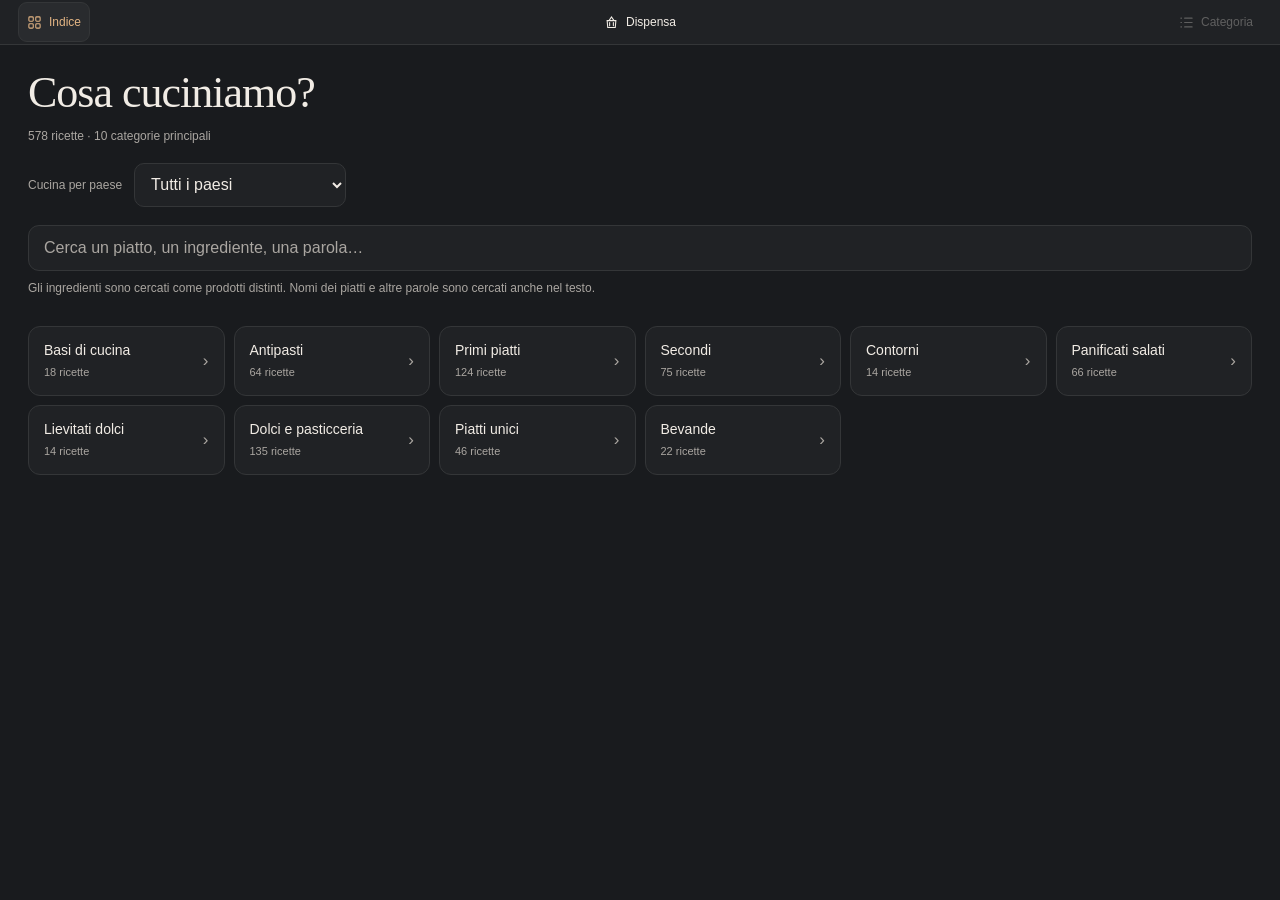
==== commit 2ac241ed: "feat(sapore): publish tested compact index with country filters" ====
--- a/app/index.html
+++ b/app/index.html
@@ -25,8 +25,8 @@
 
 /* Keep editable text at 16px to prevent iOS focus zoom; pinch zoom stays available. */
 .recipeSearchBox .search,.pantryV2 .pantryEntry input{font-size:16px}
-</style><link rel="stylesheet" href="layout-r3.css"></head><body><div class="app" id="app"><header class="top"><nav class="headerActions" aria-label="Navigazione principale"><button id="indexToggle" aria-pressed="false"><svg viewBox="0 0 24 24" fill="none" stroke="currentColor" stroke-width="1.7" aria-hidden="true"><rect x="3" y="3" width="7" height="7" rx="1.5"/><rect x="14" y="3" width="7" height="7" rx="1.5"/><rect x="3" y="14" width="7" height="7" rx="1.5"/><rect x="14" y="14" width="7" height="7" rx="1.5"/></svg>Indice</button><button id="pantryToggle" aria-pressed="false"><svg viewBox="0 0 24 24" fill="none" stroke="currentColor" stroke-width="1.7" stroke-linecap="round" aria-hidden="true"><path d="M5 9h14l-1 11H6L5 9Z M8 9l4-6 4 6 M9 12v5 M15 12v5"/></svg>Dispensa</button><button id="categoryToggle" aria-label="Torna alla categoria" disabled><svg viewBox="0 0 24 24" fill="none" stroke="currentColor" stroke-width="1.7" stroke-linecap="round" aria-hidden="true"><path d="M9 5h12M9 12h12M9 19h12M3 5h1M3 12h1M3 19h1"/></svg>Categoria</button></nav></header><main id="stage" class="stage" aria-live="polite"></main></div>
-<script src="layout-r3.js"></script><script>const EDITORIAL_ENRICHMENT={"GZ-00076":{"description":"Variante siciliana delle arancine con riso allo zafferano e ripieno di besciamella, granella di pistacchio e caciocavallo.","story":"Gli arancini, chiamati anche arancine secondo le tradizioni locali, appartengono alla cultura dello street food siciliano. Questa variante valorizza il pistacchio, ingrediente particolarmente rappresentativo della gastronomia dell'isola, abbinandolo al caciocavallo e alla besciamella. La fonte descrive il contesto gastronomico, ma non documenta una data o un inventore della variante.","history_status":"verified_editorial_introduction"},"GZ-00002":{"description":"Finger food da aperitivo composto da piccoli blinis di farina di ceci e farina di frumento, prosciutto crudo e avocado disposto a rosa, accompagnato da marmellata d'arancia. La presentazione punta sul contrasto fra sapidità, freschezza e nota agrumata.","story":"La pagina editoriale presenta il piatto come proposta contemporanea per feste, Natale e Capodanno, non come specialità con una storia tradizionale documentata. L'elemento distintivo è la decorazione floreale dell'avocado e l'incontro fra sapori diversi.","history_status":"editorial_context_no_historical_origin"},"GZ-01477":{"description":"Bocconcini di baccalà dissalato fritti in pastella alla birra con paprika, accompagnati da una salsa di maionese, ketchup, senape, cetriolini e una nota piccante. La pastella fredda e la frittura a 180 °C favoriscono una crosta croccante.","story":"GialloZafferano propone questa versione come interpretazione speziata del classico baccalà fritto casalingo, adatta anche alle occasioni festive e agli aperitivi. La pagina non attribuisce alla specifica variante alla paprika una provenienza storica documentata.","history_status":"editorial_context_no_historical_origin"},"GZ-03895":{"description":"Piccoli fagottini di pasta sfoglia che racchiudono albicocche e formaggio filante: l'esterno friabile e dorato contrasta con la frutta morbida e il ripieno sapido.","story":"La presentazione editoriale descrive una proposta creativa da aperitivo o brunch, ispirata all'abbinamento dolce-salato; non la identifica come ricetta regionale storica.","history_status":"editorial_context_no_historical_origin"},"GZ-00005":{"description":"Specialità siciliana di riso farcito, modellato e fritto; nella versione presentata i ripieni classici sono ragù con piselli e prosciutto con mozzarella.","story":"Gli arancini o arancine sono un emblema dello street food siciliano. Forma e dimensioni cambiano secondo città e ripieno; la fonte li accosta alle panelle e ai cazzilli palermitani e distingue preparazioni affini come supplì laziali e palle di riso campane.","history_status":"documented_culinary_tradition"},"GZ-00078":{"description":"Sfere fritte di spaghetti conditi con burro, formaggio, uova e zafferano, solitamente farcite con ragù, piselli e scamorza.","story":"La pagina li presenta come reinterpretazione dei classici arancini di riso della cucina siciliana: la pasta sostituisce il riso, mentre restano la forma da street food e la frittura. Non fornisce una data di invenzione.","history_status":"documented_derivation_no_date"},"GZ-01802":{"description":"Mazzetti di asparagi avvolti con prosciutto crudo e pasta sfoglia, arricchiti da formaggio e senape di Digione; il risultato è un antipasto croccante e saporito.","story":"La presentazione valorizza la stagionalità primaverile degli asparagi e l'uso del piatto per brunch e occasioni conviviali. Non documenta una specifica origine storica o regionale.","history_status":"editorial_context_no_historical_origin"},"GZ-01463":{"description":"Mezzi avocado usati come piccoli contenitori per uova e salmone, con succo di lime a dare freschezza; piatto adatto a colazione salata e brunch.","story":"La fonte lo presenta come rivisitazione moderna della colazione di ispirazione inglese, alternativa a uova, toast e bacon. Non sostiene che sia una preparazione inglese tradizionale codificata.","history_status":"editorial_context_no_historical_origin"},"GZ-01480":{"description":"Crema delicata e soffice di stoccafisso lavorato e mantecato, da servire con crostini o polenta grigliata.","story":"Piatto rappresentativo della tradizione veneziana. Nel lessico veneto lo stoccafisso essiccato viene comunemente chiamato baccalà, circostanza spiegata nell'introduzione della fonte. La ricetta pubblicata è attribuita allo chef Francesco Munarini dell'Osteria Do Spade di Venezia; la pagina non documenta una data precisa d'origine del piatto.","history_status":"documented_regional_tradition"},"GZ-02318":{"description":"Panini ai cereali svuotati e farciti con verdure, formaggio e prosciutto, poi passati in forno per ottenere bordi croccanti e un interno morbido.","story":"La pagina descrive un'idea versatile da buffet e cena informale, con farciture adattabili agli ingredienti disponibili. I riferimenti geografici nell'introduzione non costituiscono una prova di origine regionale precisa.","history_status":"editorial_context_no_historical_origin"},"GZ-00007":{"description":"Piccoli involtini da aperitivo in cui una prugna disidratata viene avvolta nel bacon e cotta al forno fino a ottenere un rivestimento dorato e croccante. Il contrasto fra la dolcezza del frutto e la sapidità del salume è l'elemento caratterizzante.","story":"La presentazione editoriale propone questi bocconcini come finger food per occasioni speciali e richiama la tradizione degli accostamenti dolce-salato; non attribuisce alla ricetta una specifica origine geografica o storica.","history_status":"editorial_context_no_documented_origin"},"GZ-00008":{"description":"Bocconcini vegetariani cotti in piccoli stampi, preparati con quinoa, zucchine, Grana Padano, zenzero e scorza di limone. Una proposta leggera dal profilo fresco e aromatico, adatta come antipasto.","story":"La fonte racconta la lunga storia della quinoa negli altopiani andini del Sud America, dove è coltivata da millenni, e ne ricorda il valore nella cultura inca con il nome quechua 'Chisiya mama', riferito alla madre dei semi. Si tratta della storia dell'ingrediente, non di una pretesa origine antica dei bocconcini di questa ricetta.","history_status":"documented_ingredient_history_not_recipe_origin"},"GZ-00011":{"description":"Bruschetta di pane tostato con crema di robiola ed erba cipollina, prosciutto crudo dolce e fichi leggermente grigliati con miele. L'insieme combina croccantezza, cremosità e contrasto dolce-sapido.","story":"La pagina spiega che il termine 'bruschetta' è collegato a 'bruscato', cioè pane rustico abbrustolito, e ne colloca l'uso tradizionale fra Lazio e Abruzzo prima della diffusione nel resto d'Italia. Questo contesto riguarda la bruschetta in generale; l'abbinamento con fichi e crudo è presentato come interpretazione moderna.","history_status":"documented_dish_family_etymology"},"GZ-00015":{"description":"Tartine mignon di pane o pancarrè, generalmente senza crosta, arricchite con burro, creme o salse e guarnizioni variabili. La disposizione decorativa degli ingredienti è parte integrante della preparazione, pensata per essere mangiata in uno o due bocconi.","story":"La fonte descrive il ruolo dei canapè come piccoli antipasti da aperitivo e l'importanza della loro presentazione elegante; non fornisce una ricostruzione storica documentata dell'origine del piatto.","history_status":"editorial_context_no_documented_origin"},"GZ-00085":{"description":"Bicchierini monoporzione con riso Venere aromatico, crema di porro, basilico e zenzero e dadini di pesce spada profumati al limone. Il contrasto cromatico tra riso scuro, salsa verde e pesce rende scenografico l'antipasto.","story":"La presentazione editoriale interpreta in chiave moderna l'abbinamento fra riso e pesce della cucina italiana. Non documenta un'origine storica specifica di questa preparazione.","history_status":"editorial_context_no_historical_origin"},"GZ-03967":{"description":"Specialità ligure cremosa a base di stoccafisso ammollato, patate, olio extravergine, aglio, prezzemolo e scorza di limone. Il pesce e le patate vengono amalgamati fino a ottenere una consistenza morbida, adatta ai crostoni.","story":"La fonte collega il brandacujun alla tradizione marinara ligure: stoccafisso e patate erano alimenti conservabili e pratici durante le traversate. Riporta come possibile spiegazione del nome il gesto del «brandare», cioè scuotere o ruotare ripetutamente la pentola; esistono però più interpretazioni etimologiche.","history_status":"documented_regional_tradition_qualified_etymology"},"GZ-00089":{"description":"Piccoli gusci di pasta brisée ripieni di risotto al pomodoro con piselli, prosciutto cotto e taleggio, cotti al forno e serviti come antipasto monoporzione.","story":"La fonte propone una reinterpretazione salata dei budini di riso dolci associati alla pasticceria toscana. Il riferimento è gastronomico e non costituisce prova di un'origine antica della specifica variante salata.","history_status":"editorial_inspiration_not_historical_origin"},"GZ-00022":{"description":"Aperitivo estivo composto da bicchierini di melone frullato e condito, accompagnati da fagottini croccanti di pasta fillo con feta, cipolla rossa, olive nere e pomodorini.","story":"La ricetta nasce come proposta editoriale contemporanea che sostituisce il classico accostamento prosciutto e melone con il contrasto fra dolcezza del melone e sapidità della feta. La fonte non indica una tradizione o data di invenzione per questo piatto.","history_status":"editorial_context_no_historical_origin"},"GZ-00024":{"description":"Crocchette fritte dalla panatura dorata e croccante, con un interno morbido ottenuto da una besciamella molto densa arricchita con prosciutto crudo e cipolla.","story":"La presentazione inserisce le crocchette nel repertorio degli antipasti e degli stuzzichini, citando varianti a base di patate, riso o formaggi e il confronto con le croquetas spagnole. Non documenta una provenienza storica precisa per questa versione.","history_status":"editorial_context_no_historical_origin"},"GZ-00132":{"description":"Crocchette fritte di risotto allo zafferano con cuore cremoso di stracchino e rivestimento croccante di panko. Il colore dorato del riso richiama il risotto alla milanese.","story":"La fonte dichiara esplicitamente l'ispirazione al risotto alla milanese e alla tradizione lombarda dello zafferano nel riso. La trasformazione in crocchette ripiene è una reinterpretazione, non una ricetta storica milanese attestata dalla pagina.","history_status":"documented_culinary_inspiration"}};
+</style><link rel="stylesheet" href="layout-r3.css"><link rel="stylesheet" href="category-index.css"></head><body><div class="app" id="app"><header class="top"><nav class="headerActions" aria-label="Navigazione principale"><button id="indexToggle" aria-pressed="false"><svg viewBox="0 0 24 24" fill="none" stroke="currentColor" stroke-width="1.7" aria-hidden="true"><rect x="3" y="3" width="7" height="7" rx="1.5"/><rect x="14" y="3" width="7" height="7" rx="1.5"/><rect x="3" y="14" width="7" height="7" rx="1.5"/><rect x="14" y="14" width="7" height="7" rx="1.5"/></svg>Indice</button><button id="pantryToggle" aria-pressed="false"><svg viewBox="0 0 24 24" fill="none" stroke="currentColor" stroke-width="1.7" stroke-linecap="round" aria-hidden="true"><path d="M5 9h14l-1 11H6L5 9Z M8 9l4-6 4 6 M9 12v5 M15 12v5"/></svg>Dispensa</button><button id="categoryToggle" aria-label="Torna alla categoria" disabled><svg viewBox="0 0 24 24" fill="none" stroke="currentColor" stroke-width="1.7" stroke-linecap="round" aria-hidden="true"><path d="M9 5h12M9 12h12M9 19h12M3 5h1M3 12h1M3 19h1"/></svg>Categoria</button></nav></header><main id="stage" class="stage" aria-live="polite"></main></div>
+<script src="layout-r3.js"></script><script src="category-index.js"></script><script>const EDITORIAL_ENRICHMENT={"GZ-00076":{"description":"Variante siciliana delle arancine con riso allo zafferano e ripieno di besciamella, granella di pistacchio e caciocavallo.","story":"Gli arancini, chiamati anche arancine secondo le tradizioni locali, appartengono alla cultura dello street food siciliano. Questa variante valorizza il pistacchio, ingrediente particolarmente rappresentativo della gastronomia dell'isola, abbinandolo al caciocavallo e alla besciamella. La fonte descrive il contesto gastronomico, ma non documenta una data o un inventore della variante.","history_status":"verified_editorial_introduction"},"GZ-00002":{"description":"Finger food da aperitivo composto da piccoli blinis di farina di ceci e farina di frumento, prosciutto crudo e avocado disposto a rosa, accompagnato da marmellata d'arancia. La presentazione punta sul contrasto fra sapidità, freschezza e nota agrumata.","story":"La pagina editoriale presenta il piatto come proposta contemporanea per feste, Natale e Capodanno, non come specialità con una storia tradizionale documentata. L'elemento distintivo è la decorazione floreale dell'avocado e l'incontro fra sapori diversi.","history_status":"editorial_context_no_historical_origin"},"GZ-01477":{"description":"Bocconcini di baccalà dissalato fritti in pastella alla birra con paprika, accompagnati da una salsa di maionese, ketchup, senape, cetriolini e una nota piccante. La pastella fredda e la frittura a 180 °C favoriscono una crosta croccante.","story":"GialloZafferano propone questa versione come interpretazione speziata del classico baccalà fritto casalingo, adatta anche alle occasioni festive e agli aperitivi. La pagina non attribuisce alla specifica variante alla paprika una provenienza storica documentata.","history_status":"editorial_context_no_historical_origin"},"GZ-03895":{"description":"Piccoli fagottini di pasta sfoglia che racchiudono albicocche e formaggio filante: l'esterno friabile e dorato contrasta con la frutta morbida e il ripieno sapido.","story":"La presentazione editoriale descrive una proposta creativa da aperitivo o brunch, ispirata all'abbinamento dolce-salato; non la identifica come ricetta regionale storica.","history_status":"editorial_context_no_historical_origin"},"GZ-00005":{"description":"Specialità siciliana di riso farcito, modellato e fritto; nella versione presentata i ripieni classici sono ragù con piselli e prosciutto con mozzarella.","story":"Gli arancini o arancine sono un emblema dello street food siciliano. Forma e dimensioni cambiano secondo città e ripieno; la fonte li accosta alle panelle e ai cazzilli palermitani e distingue preparazioni affini come supplì laziali e palle di riso campane.","history_status":"documented_culinary_tradition"},"GZ-00078":{"description":"Sfere fritte di spaghetti conditi con burro, formaggio, uova e zafferano, solitamente farcite con ragù, piselli e scamorza.","story":"La pagina li presenta come reinterpretazione dei classici arancini di riso della cucina siciliana: la pasta sostituisce il riso, mentre restano la forma da street food e la frittura. Non fornisce una data di invenzione.","history_status":"documented_derivation_no_date"},"GZ-01802":{"description":"Mazzetti di asparagi avvolti con prosciutto crudo e pasta sfoglia, arricchiti da formaggio e senape di Digione; il risultato è un antipasto croccante e saporito.","story":"La presentazione valorizza la stagionalità primaverile degli asparagi e l'uso del piatto per brunch e occasioni conviviali. Non documenta una specifica origine storica o regionale.","history_status":"editorial_context_no_historical_origin"},"GZ-01463":{"description":"Mezzi avocado usati come piccoli contenitori per uova e salmone, con succo di lime a dare freschezza; piatto adatto a colazione salata e brunch.","story":"La fonte lo presenta come rivisitazione moderna della colazione di ispirazione inglese, alternativa a uova, toast e bacon. Non sostiene che sia una preparazione inglese tradizionale codificata.","history_status":"editorial_context_no_historical_origin"},"GZ-01480":{"description":"Crema delicata e soffice di stoccafisso lavorato e mantecato, da servire con crostini o polenta grigliata.","story":"Piatto rappresentativo della tradizione veneziana. Nel lessico veneto lo stoccafisso essiccato viene comunemente chiamato baccalà, circostanza spiegata nell'introduzione della fonte. La ricetta pubblicata è attribuita allo chef Francesco Munarini dell'Osteria Do Spade di Venezia; la pagina non documenta una data precisa d'origine del piatto.","history_status":"documented_regional_tradition"},"GZ-02318":{"description":"Panini ai cereali svuotati e farciti con verdure, formaggio e prosciutto, poi passati in forno per ottenere bordi croccanti e un interno morbido.","story":"La pagina descrive un'idea versatile da buffet e cena informale, con farciture adattabili agli ingredienti disponibili. I riferimenti geografici nell'introduzione non costituiscono una prova di origine regionale precisa.","history_status":"editorial_context_no_historical_origin"},"GZ-00007":{"description":"Piccoli involtini da aperitivo in cui una prugna disidratata viene avvolta nel bacon e cotta al forno fino a ottenere un rivestimento dorato e croccante. Il contrasto fra la dolcezza del frutto e la sapidità del salume è l'elemento caratterizzante.","story":"La presentazione editoriale propone questi bocconcini come finger food per occasioni speciali e richiama la tradizione degli accostamenti dolce-salato; non attribuisce alla ricetta una specifica origine geografica o storica.","history_status":"editorial_context_no_documented_origin"},"GZ-00008":{"description":"Bocconcini vegetariani cotti in piccoli stampi, preparati con quinoa, zucchine, Grana Padano, zenzero e scorza di limone. Una proposta leggera dal profilo fresco e aromatico, adatta come antipasto.","story":"La fonte racconta la lunga storia della quinoa negli altopiani andini del Sud America, dove è coltivata da millenni, e ne ricorda il valore nella cultura inca con il nome quechua 'Chisiya mama', riferito alla madre dei semi. Si tratta della storia dell'ingrediente, non di una pretesa origine antica dei bocconcini di questa ricetta.","history_status":"documented_ingredient_history_not_recipe_origin"},"GZ-00011":{"description":"Bruschetta di pane tostato con crema di robiola ed erba cipollina, prosciutto crudo dolce e fichi leggermente grigliati con miele. L'insieme combina croccantezza, cremosità e contrasto dolce-sapido.","story":"La pagina spiega che il termine 'bruschetta' è collegato a 'bruscato', cioè pane rustico abbrustolito, e ne colloca l'uso tradizionale fra Lazio e Abruzzo prima della diffusione nel resto d'Italia. Questo contesto riguarda la bruschetta in generale; l'abbinamento con fichi e crudo è presentato come interpretazione moderna.","history_status":"documented_dish_family_etymology"},"GZ-00015":{"description":"Tartine mignon di pane o pancarrè, generalmente senza crosta, arricchite con burro, creme o salse e guarnizioni variabili. La disposizione decorativa degli ingredienti è parte integrante della preparazione, pensata per essere mangiata in uno o due bocconi.","story":"La fonte descrive il ruolo dei canapè come piccoli antipasti da aperitivo e l'importanza della loro presentazione elegante; non fornisce una ricostruzione storica documentata dell'origine del piatto.","history_status":"editorial_context_no_documented_origin"},"GZ-00085":{"description":"Bicchierini monoporzione con riso Venere aromatico, crema di porro, basilico e zenzero e dadini di pesce spada profumati al limone. Il contrasto cromatico tra riso scuro, salsa verde e pesce rende scenografico l'antipasto.","story":"La presentazione editoriale interpreta in chiave moderna l'abbinamento fra riso e pesce della cucina italiana. Non documenta un'origine storica specifica di questa preparazione.","history_status":"editorial_context_no_historical_origin"},"GZ-03967":{"description":"Specialità ligure cremosa a base di stoccafisso ammollato, patate, olio extravergine, aglio, prezzemolo e scorza di limone. Il pesce e le patate vengono amalgamati fino a ottenere una consistenza morbida, adatta ai crostoni.","story":"La fonte collega il brandacujun alla tradizione marinara ligure: stoccafisso e patate erano alimenti conservabili e pratici durante le traversate. Riporta come possibile spiegazione del nome il gesto del «brandare», cioè scuotere o ruotare ripetutamente la pentola; esistono però più interpretazioni etimologiche.","history_status":"documented_regional_tradition_qualified_etymology"},"GZ-00089":{"description":"Piccoli gusci di pasta brisée ripieni di risotto al pomodoro con piselli, prosciutto cotto e taleggio, cotti al forno e serviti come antipasto monoporzione.","story":"La fonte propone una reinterpretazione salata dei budini di riso dolci associati alla pasticceria toscana. Il riferimento è gastronomico e non costituisce prova di un'origine antica della specifica variante salata.","history_status":"editorial_inspiration_not_historical_origin"},"GZ-00022":{"description":"Aperitivo estivo composto da bicchierini di melone frullato e condito, accompagnati da fagottini croccanti di pasta fillo con feta, cipolla rossa, olive nere e pomodorini.","story":"La ricetta nasce come proposta editoriale contemporanea che sostituisce il classico accostamento prosciutto e melone con il contrasto fra dolcezza del melone e sapidità della feta. La fonte non indica una tradizione o data di invenzione per questo piatto.","history_status":"editorial_context_no_historical_origin"},"GZ-00024":{"description":"Crocchette fritte dalla panatura dorata e croccante, con un interno morbido ottenuto da una besciamella molto densa arricchita con prosciutto crudo e cipolla.","story":"La presentazione inserisce le crocchette nel repertorio degli antipasti e degli stuzzichini, citando varianti a base di patate, riso o formaggi e il confronto con le croquetas spagnole. Non documenta una provenienza storica precisa per questa versione.","history_status":"editorial_context_no_historical_origin"},"GZ-00132":{"description":"Crocchette fritte di risotto allo zafferano con cuore cremoso di stracchino e rivestimento croccante di panko. Il colore dorato del riso richiama il risotto alla milanese.","story":"La fonte dichiara esplicitamente l'ispirazione al risotto alla milanese e alla tradizione lombarda dello zafferano nel riso. La trasformazione in crocchette ripiene è una reinterpretazione, non una ricetta storica milanese attestata dalla pagina.","history_status":"documented_culinary_inspiration"}};
 const RECIPES=[{"id":"GZ-03895","name":"Albicocche in sfoglia","category":"Antipasti e aperitivi","serves":"6 pezzi","prep":"10 min","cook":"18 min","rest":"","ingredients":["Albicocche 6","pasta sfoglia rotonda 230 g","scamorza 30 g.\nPER FINIRE: tuorlo 1","latte intero 10 g","semi di lino 1 cucchiaino","pepe rosa in grani 1 cucchiaino."],"steps":["Tagliare la scamorza a cubetti. Lavare le albicocche, asciugarle, dividerle a metà e togliere il nocciolo.","Ricavare sei dischi di pasta sfoglia di circa 10 cm di diametro.","Sistemare metà albicocca al centro di ogni disco, riempire la cavità con scamorza e richiudere con l'altra metà.","Avvolgere ciascun frutto nella sfoglia sigillando le giunzioni, disporre su una teglia con carta forno e spennellare con tuorlo e latte.","Praticare piccoli fori in superficie, cospargere con semi di lino e pepe rosa e cuocere in forno statico a 200 °C per 15–18 minuti, fino a doratura."],"photo":"","source":"https://www.giallozafferano.com/recipes/apricots-in-puff-pastry.html","pdfPage":10,"description":"Un antipasto accattivante e insolito che racchiude al suo interno un segreto di formaggio filante... lasciatevi stupire dalle albicocche in sfoglia!"},{"id":"GZ-00002","name":"Antipasto crudo e avocado","category":"Antipasti e aperitivi","serves":"12 pezzi","prep":"15 min","cook":"15 min","rest":"","ingredients":["Avocado sodi 2","farina di ceci 50 g","farina 00 50 g","lievito istantaneo salato 1/4 cucchiaino","acqua 120 g","sale 5 g","prosciutto crudo 12 fette","marmellata di arance 2 cucchiai."],"steps":["Riunire le due farine, il lievito e il sale; incorporare l’acqua a filo lavorando con una frusta fino a ottenere una pastella uniforme.","Cuocere dodici piccoli blinis in padella antiaderente, circa 2–3 minuti per lato, e tenerli da parte.","Tagliare gli avocado a fettine sottili; per ogni pezzo sovrapporre e avvolgere circa dieci fettine formando una rosa.","Disporre su ogni blinis una fetta di prosciutto e una rosa di avocado. Servire con la marmellata di arance leggermente lavorata."],"photo":"","source":"https://ricette.giallozafferano.it/Antipasto-crudo-e-avocado.html","pdfPage":11,"description":"Stuzzicate l'appetito dei vostri ospiti con un accattivante finger food dai sapori esotici che li conquisterà al primo morso: antipasto crudo e avocado!"},{"id":"GZ-00003","name":"Arancini al ragù bianco","category":"Antipasti e aperitivi","serves":"12 pezzi","prep":"60 min","cook":"45 min","rest":"raffreddamento riso circa 2 ore","ingredients":["RISO: riso Vialone Nano 500 g","acqua 1200 g","caciocavallo grattugiato 100 g","burro 30 g","zafferano 0,45 g","sale fino q.b.\nRAGÙ: manzo macinato 50 g","maiale macinato 50 g","piselli 80 g","sedano 1 costa","carota 1","cipolla dorata 1","Parmigiano Reggiano 50 g","vino bianco 40 g","olio EVO, sale e pepe q.b.\nRIPIENO: caciocavallo a cubetti 50 g.\nPASTELLA: farina 00 200 g","acqua fredda 340 g","sale 1 pizzico.\nPANATURA: pangrattato q.b.","olio di arachidi q.b."],"steps":["Lessare il riso nell'acqua salata fino ad assorbimento; condirlo con zafferano sciolto in poca acqua calda, burro e caciocavallo grattugiato.","Stendere il riso su un vassoio, coprirlo e lasciarlo raffreddare completamente per circa due ore.","Rosolare sedano, carota e cipolla tritati; unire le carni, sfumare con il vino e cuocere dolcemente. A metà cottura aggiungere i piselli; alla fine incorporare il Parmigiano e raffreddare.","Con le mani inumidite formare una cavità nel riso, inserire ragù e cubetti di caciocavallo, richiudere e modellare a punta.","Mescolare farina, acqua fredda e sale in una pastella liscia. Rivestire ogni arancino e poi passarlo nel pangrattato.","Friggere pochi pezzi per volta in olio a circa 170 °C, scolare su carta assorbente e servire caldi."],"photo":"","source":"https://www.giallozafferano.com/recipes/white-ragu-arancini.html","pdfPage":12,"description":"La newsletter presenta questo piatto, ma non ne conserva una descrizione completa. La fonte è disponibile tramite il collegamento qui sotto"},{"id":"GZ-00005","name":"arancini di riso","category":"Antipasti e aperitivi","serves":"Circa 12 arancini","prep":"60 min","cook":"50 min","rest":"Circa 2 h di raffreddamento del riso","ingredients":["Riso Vialone Nano 500 g","Acqua 1,25 l, per il riso","Caciocavallo stagionato grattugiato 100 g","Burro 30 g","Zafferano 0,15 g","Sale grosso 1 cucchiaio","Carne macinata di maiale 150 g, per il ragù","Passata di pomodoro 200 g","Piselli 80 g","Cipolla bianca 50 g","Vino rosso 50 g","Olio extravergine d’oliva q.b.","Sale fino q.b.","Pepe nero q.b.","Caciocavallo fresco 50 g, per il ragù","Prosciutto cotto 120 g, per il ripieno bianco","Mozzarella 120 g, per il ripieno bianco","Farina 00 200 g, per la pastella","Acqua 350 g, per la pastella","Sale fino 1 pizzico, per la pastella","Pangrattato 200 g","Olio di semi 3 l, per friggere"],"steps":["Cuoci il riso in acqua salata finché il liquido viene assorbito; verso fine cottura unisci lo zafferano.","Manteca con burro e caciocavallo stagionato, poi stendi su un vassoio e fai raffreddare completamente.","Per il ragù, rosola cipolla e macinato nell’olio, sfuma col vino, aggiungi passata e piselli e cuoci finché il sugo è denso.","Taglia a cubetti mozzarella, prosciutto e caciocavallo fresco.","Con mani inumidite forma cavità in porzioni di riso; farcisci metà con prosciutto e mozzarella e metà con ragù e caciocavallo.","Chiudi bene e modella i pezzi; prepara una pastella fluida con farina, acqua e un pizzico di sale.","Immergi gli arancini nella pastella, ricoprili di pangrattato e friggi pochi pezzi alla volta a 160–170 °C fino a doratura."],"photo":"https://commons.wikimedia.org/wiki/Special:FilePath/Arancini_.jpg","source":"https://www.giallozafferano.com.br/receitas/Arancini-de-arroz.html","pdfPage":13,"description":"La newsletter presenta questo piatto, ma non ne conserva una descrizione completa. La fonte è disponibile tramite il collegamento qui sotto","photoCreditUrl":"https://commons.wikimedia.org/wiki/File:Arancini_.jpg","photoAuthor":"AndreaTartaglia","photoLicense":"CC BY-SA 4.0","photoIllustrative":true},{"id":"GZ-00076","name":"Arancini di riso al pistacchio","category":"Antipasti e aperitivi","serves":"Scheda: 12 arancini nella lista ingredienti; intestazione indica 13 pezzi. Quantità da verificare.","prep":"Non precisato nella fonte consultata","cook":"Risotto circa 18-20 min; frittura a 170 °C (durata non precisata)","rest":"","ingredients":["Riso: 300 g riso Carnaroli","50 g scalogno","30 g olio extravergine di oliva","50 g vino bianco","800 g brodo vegetale","1 bustina zafferano","65 g Grana Padano","Sale e pepe q.b.","Ripieno: 15 g burro","15 g farina 00","150 g latte intero","Noce moscata e sale q.b.","30 g granella di pistacchio","55 g caciocavallo","Pastella e frittura: 130 g farina 00","195 g acqua","Sale q.b.","150 g pangrattato","800 g olio di semi di arachide","Finitura: 10 g farina di pistacchio"],"steps":["Preparare il brodo vegetale e conservarne 50 g per sciogliere lo zafferano. Soffriggere lo scalogno tritato in olio, tostare il riso e sfumare con vino bianco.","Cuocere il risotto unendo brodo caldo in più riprese per circa 18–20 minuti; regolare di sale e pepe, aggiungere lo zafferano sciolto nel brodo e mantecare con Grana Padano. Stendere su un vassoio e raffreddare completamente.","Creare una besciamella densa: scaldare il latte con sale e noce moscata; fare un roux con burro e farina, versare il latte e cuocere mescolando. Raffreddarla coperta a contatto.","Tagliare il caciocavallo a cubetti. Prendere circa 75 g di riso freddo per pezzo, appiattire nel palmo, farcire con poca besciamella, granella e formaggio e chiudere a sfera.","Preparare una pastella liscia con farina, acqua e sale. Passare ogni arancino nella pastella e poi nel pangrattato.","Scaldare l’olio a 340 °F e friggere pochi arancini per volta fino a doratura; scolare e rifinire con la farina di pistacchio."],"photo":"","source":"https://ricette.giallozafferano.it/Arancini-di-riso-al-pistacchio.html","pdfPage":14,"description":"Variante siciliana delle arancine con riso allo zafferano e ripieno di besciamella, granella di pistacchio e caciocavallo.","notes":"Discrepanza fonte: indicazione per 12 nella lista ingredienti, 13 nell’intestazione. Nessuna correzione arbitraria, confronto editoriale necessario.","sourceOriginalId":"SRC-5a0d7d5c78927927","reviewedRecordSha256":"2c25244ef10d5a0fcfd9b8b7a7767f07d7f5b9fc93a02dcc4946c5bc7bdc8485","sourceReviewRevision":"CUR-20261117-FONTE-R4.1","author":"GialloZafferano","temperature":"Frittura a 340 °F (circa 171 °C); riso 18–20 min.","alternateSourceUrls":["https://www.giallozafferano.com/recipes/pistachio-rice-arancini.html"]},{"id":"GZ-00078","name":"Arancini di spaghetti","category":"Antipasti e aperitivi","serves":"20 arancini","prep":"60 min","cook":"60 min","rest":"","ingredients":["Pasta: spaghetti 500 g","burro 35 g","tuorli 3","Grana Padano DOP 250 g","zafferano 1 bustina","olio EVO q.b.","sale q.b.","pepe q.b. Ragù: burro 25 g","manzo macinato 200 g","cipolla bianca 1/2","olio EVO q.b.","pepe q.b.","piselli surgelati 100 g","concentrato di pomodoro 40 g","sale q.b.","scamorza 100 g","vino rosso 100 ml. Pastella: pangrattato 500 g","farina 00 150 g","acqua 360 g","sale 1 pizzico. Frittura: olio di arachidi q.b."],"steps":["Per il ragù, stufare la cipolla nel burro e olio, rosolare la carne, sfumare con il vino e aggiungere il concentrato diluito; cuocere circa venti minuti, poi unire i piselli e far raffreddare.","Lessare gli spaghetti, colorarli con zafferano sciolto in acqua di cottura, scolarli e raffreddarli.","Condirli con burro, Grana, tuorli, sale e pepe; tagliarli grossolanamente e farli rassodare in frigorifero, preferibilmente una notte.","Modellare porzioni di spaghetti a pallina, farcirle con ragù e cubetti di scamorza, quindi chiuderle e raffreddarle ancora dieci minuti.","Mescolare farina, acqua e sale per una pastella; passarvi gli arancini e poi nel pangrattato.","Friggere in olio caldo per circa 5-6 minuti, finché sono dorati, e scolare."],"photo":"https://www.giallozafferano.com.br/images/142-14218/arancini-de-espaguete_1200x800.jpg","source":"https://www.giallozafferano.com.br/receitas/arancini-de-espaguete.html","pdfPage":15,"description":"Gli arancini di spaghetti sono una gustosa alternativa ai classici arancini di riso, preparati con spaghetti e un gustoso ripieno di ragÄ± e scamorza. <http://ricette.giallozafferano.it/Arancini-di-spaghetti.html>"},{"id":"GZ-01802","name":"Asparagi in sfoglia con crudo","category":"Antipasti e aperitivi","serves":"4 persone","prep":"30 min","cook":"25 min","rest":"","ingredients":["Asparagi 800 g","Pasta sfoglia 250 g","Prosciutto crudo 8 fette","Grana Padano DOP a scaglie 30 g","Uova 1."],"steps":["Eliminare le estremità dure degli asparagi e pulire i gambi. Legarli a mazzetto e lessarli in acqua salata per 8–10 minuti, lasciandoli ancora consistenti. Scolare e asciugare.","Stendere la sfoglia e tagliarla in otto strisce larghe circa tre centimetri.","Distribuire le scaglie di Grana sulle fette di prosciutto e avvolgerle attorno agli asparagi.","Arrotolare su ogni porzione una striscia di sfoglia a spirale. Spennellare con l’uovo sbattuto.","Disporre su teglia foderata e cuocere nel forno preriscaldato a 392 °F per circa 15 minuti, finché la sfoglia è dorata. Servire caldi."],"photo":"https://www.giallozafferano.com/images/313-31394/asparagus-in-puff-pastry-with-prosciutto_780x520_wm.jpg","source":"https://www.giallozafferano.com/recipes/asparagus-in-puff-pastry-with-prosciutto.html","pdfPage":16,"description":"La newsletter presenta questo piatto, ma non ne conserva una descrizione completa. La fonte è disponibile tramite il collegamento qui sotto"},{"id":"GZ-01463","name":"Avocado, uova e salmone","category":"Antipasti e aperitivi","serves":"4 persone","prep":"3 min","cook":"10 min","rest":"","ingredients":["Avocado 2","uova medie 4","salmone affumicato 90 g","erba cipollina 6 steli","lime 1","sale fino q.b.","pepe nero q.b.","pepe rosa in grani q.b.","olio EVO q.b."],"steps":["Grattugiare la scorza del lime, tritare l'erba cipollina e tenere da parte.","Dividere gli avocado a metà, togliere il nocciolo e irrorare la polpa con succo di lime; incidere la polpa con un coltellino.","Disporre una porzione di salmone affumicato su ogni mezzo avocado e insaporire con sale, pepe e scorza di lime.","Scaldare poco olio in padella e cuocere le uova al tegamino per circa 2–3 minuti, mantenendo i tuorli interi.","Adagiare un uovo su ogni mezzo avocado e completare con pepe rosa ed erba cipollina; servire subito."],"photo":"https://www.giallozafferano.com/images/328-32820/avocado-eggs-and-salmon_780x520_wm.jpg","source":"https://www.giallozafferano.com/recipes/avocado-eggs-and-salmon.html","pdfPage":17,"description":"Una sfiziosa ricetta per il brunch che può diventare anche un originale antipasto, ideale per fare il pieno di gusto ed energie: avocado, uova e salmone!"},{"id":"GZ-01477","name":"Baccalà in pastella","category":"Antipasti e aperitivi","serves":"4 persone","prep":"10 min","cook":"10 min","rest":"15 min per raffreddare farina e ciotola","ingredients":["Baccalà dissalato 1 filetto","Farina 00 fredda 300 g","Birra ghiacciata 300 g","Paprika dolce 1 cucchiaino","Sale fino ½ cucchiaino","Pepe nero q.b.","Per la salsa: maionese 50 g","Ketchup 30 g","Senape 1 cucchiaino","Cetriolini sottaceto 2","Tabasco® q.b."],"steps":["Mettere per 15 minuti in congelatore la ciotola e la farina, così da mantenerle ben fredde.","Preparare la salsa amalgamando maionese, ketchup, cetriolini tritati, senape, un poco del liquido dei cetriolini e Tabasco; conservarla a parte.","Privare il baccalà dissalato della pelle e tagliarlo in cubi di circa 4 cm.","Mescolare farina, sale, pepe e paprika; versare lentamente la birra molto fredda, lavorando con una frusta fino a ottenere una pastella liscia.","Scaldare l'olio per friggere a 180 °C, immergere pochi cubi alla volta nella pastella e friggerli per circa 5-8 minuti, finché dorati.","Scolare su carta assorbente, salare a piacere e servire subito con la salsa preparata."],"photo":"https://www.giallozafferano.it/images/234-23496/Baccala-in-pastella_450x300.jpg","source":"https://ricette.giallozafferano.it/Baccala-in-pastella.html","pdfPage":18,"description":"La newsletter presenta questo piatto, ma non ne conserva una descrizione completa. La fonte è disponibile tramite il collegamento qui sotto"},{"id":"GZ-01480","name":"Baccalà mantecato alla veneziana","category":"Antipasti e aperitivi","serves":"4 persone","prep":"30 min","cook":"30 min","rest":"","ingredients":["Stoccafisso già ammollato 800 g; Olio di semi di girasole 500 g; Alloro 2 foglie; Sale fino q.b.; Pepe nero q.b.\nPER GUARNIRE: Prezzemolo q.b.; Pepe nero q.b."],"steps":["Sciacquare più volte lo stoccafisso ammollato, eliminare le spine e tagliarlo in grossi pezzi.","Trasferirlo in una casseruola con l’alloro e acqua fredda sufficiente a coprirlo.","Portare a ebollizione, schiumare e cuocere per circa 30 minuti, finché il pesce tende a sfaldarsi.","Scolare bene e lavorare il pesce ancora caldo in planetaria con la frusta a velocità medio-bassa.","Versare l’olio di semi a filo, regolando sale e pepe; montare per circa 10 minuti fino a ottenere una crema soffice.","Formare quenelle e servire su crostini di pane o polenta, completando con prezzemolo e pepe."],"photo":"https://www.giallozafferano.es/images/3-350/Bacalao-a-la-crema-a-la-veneciana_1200x800.jpg","source":"https://www.giallozafferano.es/recetas/Bacalao-a-la-crema-a-la-veneciana.html","pdfPage":364,"description":"Il baccalà mantecato alla veneziana è un antipasto tipico, una crema di stoccafisso molto delicata, servita come con crostini di polpenta o pane!"},{"id":"GZ-02318","name":"Barchette di pane ripiene","category":"Antipasti e aperitivi","serves":"8 barchette","prep":"30 min","cook":"15 min (scheda fonte); 25 min (procedimento)","rest":"","ingredients":["Panini multicereali 8","uova 6","ricotta 40 g","Parmigiano Reggiano 20 g","erba cipollina q.b.","sale e pepe q.b.","olio EVO 3 cucchiai","pancetta 70 g","melanzana 140 g","prosciutto cotto 100 g","zucchine 200 g. Per spennellare: uovo 1."],"steps":["Tagliare la parte superiore dei panini e scavare la mollica, lasciando un fondo sufficientemente robusto.","Tagliare zucchina e melanzana a dadini; saltarle in padella con l’olio per circa 10 minuti e lasciarle raffreddare.","Sbattere le sei uova con ricotta, Parmigiano, erba cipollina, ortaggi raffreddati, prosciutto cotto e pancetta a dadini; regolare sale e pepe.","Riempire i panini con il composto senza eccedere con la parte liquida. Spennellare la superficie con l’uovo rimasto.","Cuocere in forno ventilato preriscaldato a circa 175 °C per 25 minuti, finché il ripieno risulta rappreso e dorato. Servire tiepidi o freddi."],"photo":"https://www.giallozafferano.com/images/315-31526/bread-boats-stuffed_780x520_wm.jpg","source":"https://www.giallozafferano.com/recipes/bread-boats-stuffed.html","pdfPage":19,"description":"Le barchette di pane ripiene sono una ricetta golosa e saporita, ottima come contorno o servita ad un aperitivo"},{"id":"GZ-00085","name":"Bicchierini di riso venere e spada","category":"Antipasti e aperitivi","serves":"10 bicchierini","prep":"15 min","cook":"40 min","rest":"","ingredients":["Riso Venere 200 g","pesce spada 250 g","scorza di limone 1","olio EVO q.b.","pepe nero q.b.","sale fino q.b. Crema: porri 100 g","zenzero fresco 20 g","basilico 15 g","olio EVO 30 g","sale fino q.b. Guarnizione: menta q.b.","olio EVO q.b."],"steps":["Lessare il riso Venere in abbondante acqua salata per circa quaranta minuti.","Tagliare porro e zenzero; farli insaporire in un pentolino con poco olio per alcuni minuti, poi frullare con basilico, 30 g d'olio e sale fino a una crema liscia.","Eliminare la pelle del pesce spada, ridurlo a dadini e saltarlo a fuoco vivo con olio per circa cinque minuti, aggiungendo scorza di limone, sale e pepe.","Scolare il riso e condirlo con poco olio e pepe.","In ciascun bicchierino disporre riso, crema di porro e basilico, dadini di spada e un secondo strato di riso; completare con olio e menta."],"photo":"https://www.giallozafferano.com/images/332-33215/venus-rice-and-swordfish-cups_1200x800.jpg","source":"https://www.giallozafferano.com/recipes/venus-rice-and-swordfish-cups.html","pdfPage":20,"description":"Affondate la forchetta strato dopo strato per andare alla scoperta di un conturbante gioco di sapori, aromi e colori... bicchierini di riso venere e spada!"},{"id":"GZ-00007","name":"Bocconcini di prugne e bacon","category":"Antipasti e aperitivi","serves":"8 bocconcini (circa 4 persone)","prep":"5 min","cook":"25 min","rest":"","ingredients":["Prugne secche denocciolate: 8 | Bacon: 8 fette | Salvia fresca: 8 foglie"],"steps":["Stendere le fette di bacon e collocare una prugna denocciolata a un'estremità di ciascuna. | 2. Arrotolare il bacon intorno alla frutta per formare otto involtini compatti. | 3. Disporli separati su una placca foderata di carta forno e cuocere in forno statico preriscaldato a 180 °C per circa 25 minuti, finché il bacon diventa dorato. | 4. Far riposare brevemente fuori dal forno e guarnire con una foglia di salvia per pezzo."],"photo":"https://www.giallozafferano.es/images/152-15269/bocaditos-de-ciruelas-y-bacon_1200x800.jpg","source":"https://ricette.giallozafferano.it/Bocconcini-di-prugne-e-bacon.html","pdfPage":21,"description":"Arrotolare e infornare: bastano due semplici mosse per portare in tavola un antipasto sfizioso dai sapori contrastanti... bocconcini di prugne e bacon!"},{"id":"GZ-00008","name":"Bocconcini di quinoa","category":"Antipasti e aperitivi","serves":"30 bocconcini","prep":"15 min","cook":"25 min (oltre alla cottura della quinoa)","rest":"","ingredients":["Quinoa: 150 g | Zucchine piccole: 2 | Uovo: 1 | Grana Padano DOP grattugiato: 50 g | Scorza grattugiata: 1 limone | Zenzero fresco grattugiato: quanto basta | Sale e pepe: quanto basta"],"steps":["Sciacquare la quinoa sotto acqua fredda per eliminare il retrogusto amaro. Lessarla in acqua leggermente salata secondo la confezione (indicativamente 15-20 minuti), quindi scolarla e raffreddarla. | 2. Grattugiare le zucchine e unirle in una terrina alla scorza di limone e a poco zenzero fresco. | 3. Aggiungere la quinoa cotta, il Grana e l'uovo. Regolare di sale e pepe e mescolare per ottenere un impasto uniforme. | 4. Distribuire circa 20 g di composto per stampino mini-muffin o pirottino piccolo, pressando leggermente. | 5. Cuocere in forno statico già caldo a 180 °C per circa 25 minuti (oppure ventilato a 160 °C per circa 20 minuti) e servire tiepido."],"photo":"https://www.giallozafferano.it/images/28-2817/Bocconcini-di-quinoa_780x520.jpg","source":"https://ricette.giallozafferano.it/Bocconcini-di-quinoa.html","pdfPage":22,"description":"I bocconcini di quinoa con zucchine, zenzero e parmigiano sono un antipasto sfizioso e veloce da preparare, perfetto da gustare nei mesi estivi"},{"id":"GZ-00009","name":"Bocconcini di sfoglia con formaggio e miele","category":"Antipasti e aperitivi","serves":"20 pezzi","prep":"20 min","cook":"10 min","rest":"","ingredients":["Pasta sfoglia tonda: 230 g | Caprino: 80 g | Miele di castagno: 60 g | Timo: q.b. | Olio extravergine di oliva: q.b. | Sale fino e pepe nero: q.b. | Tuorlo: 1 | Latte intero: 1 cucchiaio"],"steps":["Rendere cremoso il caprino mescolandolo con poco olio, sale e pepe.","Dalla sfoglia ricavare 40 dischetti di 3,5 cm; sistemarne 20 su una teglia con carta forno.","Con un coppapasta da 2,5 cm svuotare gli altri 20 dischetti, ottenendo anelli; bucherellare i fondi.","Sbattere tuorlo e latte, spennellare i fondi e sovrapporre a ciascuno un anello.","Distribuire un cucchiaino di caprino al centro di ogni bocconcino; cuocere a 200 °C in forno statico per 10 minuti.","Lasciar intiepidire; aromatizzare il miele con foglioline di timo e distribuirlo al momento del servizio."],"photo":"https://www.giallozafferano.it/images/206-20639/Bocconcini-di-sfoglia-con-formaggio-e-miele_780x520_wm.jpg","source":"https://ricette.giallozafferano.it/Bocconcini-di-sfoglia-con-formaggio-e-miele.html","pdfPage":23,"description":"Un grazioso finger food in perfetto equilibrio fra dolce e salato, ideale per stuzzicare l'appetito... bocconcini di sfoglia con formaggio e miele!"},{"id":"GZ-03967","name":"brandacujun","category":"Antipasti e aperitivi","serves":"4 persone","prep":"20 min","cook":"1 h 30 min","rest":"","ingredients":["Stoccafisso già ammollato 600 g","patate 300 g","olio EVO 100 g","aglio 1 spicchio","prezzemolo 15 g","scorza di limone 1","sale fino q.b.","pepe bianco q.b."],"steps":["Tagliare lo stoccafisso ammollato e le patate sbucciate in pezzi grossi; tritare il prezzemolo.","Mettere pesce e patate in acqua fredda e cuocere per 30–40 minuti, eliminando la schiuma che affiora.","Scolare, lasciar intiepidire, togliere pelle e lische e sfaldare il pesce.","Scaldare una parte dell'olio con l'aglio tritato; aggiungere stoccafisso, patate e prezzemolo.","Coprire e cuocere dolcemente per circa un'ora, scuotendo e ruotando la casseruola ogni 5–7 minuti e versando l'olio restante poco alla volta.","Quando il composto è mantecato, regolare di sale e pepe e completare con la scorza di limone. Servire anche su crostoni."],"photo":"","source":"https://www.giallozafferano.es/recetas/brandacujun.html","pdfPage":865,"description":"Ricetta recuperata e verificata nel ricettario personale; ingredienti e procedimento rielaborati dalla fonte editoriale."},{"id":"GZ-00010","name":"bruschetta caprese","category":"Antipasti e aperitivi","serves":"4 persone","prep":"10 min","cook":"5 min","rest":"","ingredients":["Pane casereccio 4 fette","mozzarella di bufala 250 g","pomodorini 10","olive nere 12","basilico 8 foglie","aglio 1 spicchio","origano 2 pizzichi","olio EVO e sale q.b."],"steps":["Tagliare quattro fette di pane di circa 2 cm e tostarle su entrambi i lati.","Strofinare le fette ancora calde con uno spicchio d’aglio.","Scolare bene la mozzarella e tagliarla a cubetti; dividere i pomodorini in quarti.","Mescolare mozzarella, pomodori e olive con basilico spezzettato, origano, sale e olio.","Distribuire il condimento sul pane e servire subito con un filo d’olio."],"photo":"https://commons.wikimedia.org/wiki/Special:FilePath/Bruschetta_caprese.jpg","source":"https://ricette.giallozafferano.it/Bruschetta-caprese.html","pdfPage":24,"description":"La newsletter presenta questo piatto, ma non ne conserva una descrizione completa. La fonte è disponibile tramite il collegamento qui sotto","photoCreditUrl":"https://commons.wikimedia.org/wiki/File:Bruschetta_caprese.jpg","photoAuthor":"Arnaud 25","photoLicense":"CC BY-SA 4.0","photoIllustrative":true},{"id":"GZ-00011","name":"Bruschetta con fichi e crudo dolce","category":"Antipasti e aperitivi","serves":"4 bruschette","prep":"10 min","cook":"5 min","rest":"","ingredients":["Pane pugliese 200 g (4 fette)","fichi 200 g","prosciutto crudo dolce 100 g (8 fette)","robiola 200 g","erba cipollina 5 fili","miele di acacia 20 g","sale fino q.b.","pepe nero q.b."],"steps":["Affettare il pane in quattro parti uguali e tostarlo su una griglia ben calda da entrambi i lati.","Lavare e tritare l'erba cipollina, unirla alla robiola e insaporire con sale e pepe.","Pulire i fichi, tagliarli a spicchi e spennellarli con il miele; passarli brevemente sulla griglia calda.","Spalmare la crema di robiola sul pane, aggiungere due fette di prosciutto per bruschetta e completare con gli spicchi di fico. Servire subito."],"photo":"https://www.giallozafferano.com/images/359-35904/bruschetta-with-figs-and-sweet-prosciutto_780x520_wm.jpg","source":"https://ricette.giallozafferano.it/Bruschetta-con-fichi-e-crudo-dolce.html","pdfPage":25,"description":"La bruschetta con i fichi e il crudo dolce è un ottimo finger food da proporre per aperitivo, come un facile e veloce antipasto in una cena tra amici"},{"id":"GZ-00089","name":"Budini di riso salati","category":"Antipasti e aperitivi","serves":"12 pezzi","prep":"30 min","cook":"1 h 20 min","rest":"frolla 40 min","ingredients":["PASTA BRISÉE: burro freddo 100 g","farina 00 200 g","acqua ghiacciata 70 ml","sale fino q.b. RISOTTO: riso Carnaroli 300 g","piselli 150 g","prosciutto cotto a cubetti 100 g","Taleggio 100 g","brodo vegetale 500 ml","vino bianco 100 ml","burro 50 g","scalogno 1","concentrato di pomodoro triplo 1 cucchiaio","olio EVO e sale q.b."],"steps":["Sabbiare farina e burro freddo, unire il sale e acqua ghiacciata fino a formare un impasto compatto; avvolgerlo e lasciarlo riposare in frigorifero almeno 40 minuti.","Appassire lo scalogno tritato nell'olio, tostare il riso, sfumare con vino bianco e cuocere aggiungendo gradualmente brodo e concentrato di pomodoro sciolto in poco brodo.","A metà cottura unire i piselli. Mantenere il riso molto al dente, quindi mantecare con burro e Taleggio e incorporare il prosciutto cotto; lasciar raffreddare.","Stendere la brisée a circa 3 mm, ritagliare dischi e rivestire uno stampo da muffin imburrato. Riempire con il risotto e cuocere in forno statico a 175 °C per circa 60 minuti."],"photo":"https://www.giallozafferano.com/images/320-32035/savory-rice-pudding_780x520_wm.jpg","source":"https://www.giallozafferano.com/recipes/savory-rice-pudding.html","pdfPage":26,"description":"I budini di riso sono uno sfizioso antipasto: un guscio croccante di pasta brisè ripieno di risotto al pomodoro arricchito con piselli, prosciutto e taleggio"},{"id":"GZ-00015","name":"Canapè","category":"Antipasti e aperitivi","serves":"30 canapè (10 pane bianco, 20 pane di segale)","prep":"60 min","cook":"5 min","rest":"","ingredients":["Crema gamberi: gamberi 130 g, aglio 1 spicchio, formaggio spalmabile 50 g, olio EVO, basilico facoltativo, sale e pepe q.b. Crema erbe: formaggio spalmabile 60 g, erba cipollina, sale e pepe q.b. Canapè bianchi: pane bianco 90 g, prosciutto cotto 1 fetta, salmone affumicato 40 g, zucchine 8 rondelle, scorza di limone 1, basilico, erba cipollina e pepe q.b. Canapè integrali/segale: pane di segale 150 g, cetriolini 5, gamberi con coda 5, pomodorini 4, salame 2 fette, prosciutto crudo 1 fetta, oliva nera 1, zucchine 10 rondelle, maionese 30 g, basilico q.b."],"steps":["Frullare 60 g di formaggio fresco con erba cipollina e condire; per la seconda crema saltare i gamberi con aglio e olio, poi frullarli con 50 g di formaggio, basilico e pepe.","Tagliare il pane bianco in dieci forme; grigliare brevemente le zucchine e preparare striscioline di salmone e prosciutto.","Assemblare cinque canapè al salmone con crema alle erbe, zucchine e scorza di limone; altri cinque con prosciutto e crema alle erbe.","Ricavare venti basi dal pane di segale. Farcirne cinque con crema di gamberi e gambero intero, cinque con crema di gamberi e zucchine, cinque con crema alle erbe e prosciutto crudo, cinque con maionese e salame.","Decorare con pomodorini, cetriolini, olive e basilico secondo le varianti; mantenere al fresco e servire appena preparati."],"photo":"","source":"https://ricette.giallozafferano.it/Canape.html","pdfPage":27,"description":"I canapè sono deliziose tartine formate da fette di pane o pancarrè, private della crosta, spalmate di burro e farcite con i più svariati ingredienti"},{"id":"GZ-00018","name":"carpaccio di ananas e speck","category":"Antipasti e aperitivi","serves":"4 persone","prep":"20 min","cook":"Non prevista","rest":"","ingredients":["Ananas 1","speck affettato sottile 200 g","origano q.b.","Grana Padano DOP in scaglie 50 g","gelatina d'uva q.b. (accompagnamento)","taralli q.b. (accompagnamento)."],"steps":["Eliminare ciuffo e buccia dell'ananas, poi affettare la polpa molto sottilmente.","Distribuire le fette sui piatti alternandole a quelle di speck.","Ricavare scaglie sottili di Grana Padano e cospargerle sul carpaccio con l'origano.","Servire immediatamente accompagnando con taralli e gelatina d'uva in ciotoline separate."],"photo":"https://www.giallozafferano.com/images/300-30050/pineapple-and-speck-carpaccio_780x520_wm.jpg","source":"https://ricette.giallozafferano.it/Carpaccio-di-ananas-e-speck.html","pdfPage":28,"description":"La newsletter presenta questo piatto, ma non ne conserva una descrizione completa. La fonte è disponibile tramite il collegamento qui sotto"},{"id":"GZ-00022","name":"Chupitos di melone con fagottini di feta","category":"Antipasti e aperitivi","serves":"4 chupitos e 16 fagottini","prep":"20 min","cook":"3 min","rest":"","ingredients":["CHUPITOS: Melone 460 g","Olio extravergine d’oliva 10 g","Sale fino q.b.","Pepe nero q.b.\nFAGOTTINI: Pasta fillo 150 g (4 fogli da 48×34 cm)","Feta 100 g","Pomodorini datterini 80 g","Olive nere 25 g","Cipolla rossa di Tropea 60 g","Erba cipollina q.b.","Olio EVO 10 g","Sale q.b.","Olio di semi di arachide per friggere q.b."],"steps":["Pulire il melone, ridurne la polpa a pezzi e frullarla con l’olio e poco sale. Tenere il composto in frigorifero.","Tritare cipolla ed erba cipollina; tagliare pomodorini e feta a piccoli cubetti, affettare le olive. Unire e condire con olio e poco sale.","Sovrapporre due fogli di pasta fillo e ricavare otto strisce larghe circa 6 cm; inumidirle leggermente.","Mettere un poco di ripieno all’estremità di ogni striscia e ripiegarla più volte a triangolo, sigillando con acqua. Ripetere con gli altri fogli fino a 16 fagottini.","Friggere pochi pezzi per volta in olio a 170–180 °C, circa mezzo minuto per lato. Scolare.","Versare il frullato di melone in quattro bicchierini, pepare e accompagnare con i fagottini caldi."],"photo":"https://www.giallozafferano.it/images/158-15810/Chupitos-di-melone-con-fagottini-di-feta_450x300.jpg","source":"https://ricette.giallozafferano.it/Chupitos-di-melone-con-fagottini-di-feta.html","pdfPage":29,"description":"I chupitos di melone con fagottini di feta sono un modo originale di gustare all'ora dell'aperitivo o come antipasto un nuovo classico dell'estate...melone e feta!"},{"id":"GZ-00023","name":"Crocchette cacio e pepe","category":"Antipasti e aperitivi","serves":"20 crocchette","prep":"20 min","cook":"60 min","rest":"","ingredients":["Patate rosse 1 kg","Pecorino Romano stagionato 100 g","pepe nero in grani 2 cucchiaini","pepe bianco 2 cucchiaini","uovo 1. Panatura: uova 3","pangrattato 100 g. Frittura: olio di semi q.b."],"steps":["Lessare le patate con la buccia per circa 40 minuti, poi scolarle e schiacciarle.","Pestare insieme pepe nero e bianco e grattugiare il pecorino.","Quando le patate sono tiepide, impastarle con pecorino, pepe e un uovo.","Con le mani umide formare una ventina di crocchette cilindriche.","Passarle due volte nell'uovo sbattuto e nel pangrattato per una crosta più consistente.","Friggerne poche alla volta in olio a circa 170 °C per circa tre minuti, scolarle e servire calde."],"photo":"https://www.giallozafferano.fr/images/94-9405/croquettes-cacio-e-pepe_780x520_wm.jpg","source":"https://ricette.giallozafferano.it/Crocchette-cacio-e-pepe.html","pdfPage":30,"description":"Le crocchette cacio e pepe nascono da due delle ricette più amate della nostra cucina e sono perfette da accompagnare a un bicchiere di bollicine!"},{"id":"GZ-00024","name":"Crocchette di prosciutto","category":"Antipasti e aperitivi","serves":"10 crocchette","prep":"25 min","cook":"25 min","rest":"","ingredients":["Prosciutto crudo affettato 160 g","latte intero 500 g","burro 70 g","farina 00 90 g","sale fino 1 cucchiaino","noce moscata 1 cucchiaino","cipolla gialla 1. Per impanare e friggere: uova 3","pangrattato 100 g","olio di semi di girasole q.b."],"steps":["Tritare la cipolla e farla appassire lentamente nel burro per circa dieci minuti.","Tagliare il prosciutto a striscioline, unirlo alla cipolla e cuocere un minuto.","Aggiungere la farina e tostarla per un paio di minuti, poi versare il latte in tre riprese mescolando con cura. Insaporire con noce moscata e sale.","Proseguire finché la besciamella diventa molto densa; stenderla in una teglia, raffreddarla e metterla in frigorifero per almeno due ore.","Dividere il composto in dieci porzioni, modellarle con le mani umide e impanarle con uovo e pangrattato.","Friggere in olio a 170 °C per circa tre minuti, poche crocchette per volta; scolare e servire."],"photo":"https://www.giallozafferano.com/images/341-34186/ham-croquettes_780x520_wm.jpg","source":"https://ricette.giallozafferano.it/Crocchette-di-prosciutto.html","pdfPage":31,"description":"La newsletter presenta questo piatto, ma non ne conserva una descrizione completa. La fonte è disponibile tramite il collegamento qui sotto"},{"id":"GZ-00130","name":"Crocchette di riso al forno","category":"Antipasti e aperitivi","serves":"26 pezzi","prep":"60 min","cook":"50 min","rest":"brodo circa 1 h 30 min","ingredients":["Riso Carnaroli 500 g","scalogno 80 g","olio EVO 30 g","vino bianco 100 g. BRODO: acqua 1 l","carote 100 g","sedano 100 g","cipolle bianche 200 g","pepe nero in grani 10 g. PANATURA: pangrattato 200 g","uova medie 4","sale q.b. RIPIENO: prosciutto cotto 220 g","pisellini 180 g","provola affumicata 150 g."],"steps":["Cuocere un brodo con acqua, sedano, carota, cipolla e pepe per circa 90 minuti, quindi filtrare.","Appassire lo scalogno nell’olio, tostare il riso, sfumare con vino e cuocere aggiungendo brodo caldo; stendere il risotto e raffreddarlo.","Tagliare prosciutto e provola a cubetti e cuocere brevemente i piselli a vapore.","Suddividere il riso freddo in 26 porzioni, schiacciarle, farcirle con prosciutto, piselli e provola e chiuderle a crocchetta.","Passare due volte nelle uova sbattute e nel pangrattato; disporre in teglia con poco olio e cuocere a 200 °C statico per 30–35 minuti, fino a doratura."],"photo":"https://www.giallozafferano.it/images/154-15400/Crocchette-di-riso-al-forno_780x520_wm.jpg","source":"https://ricette.giallozafferano.it/Crocchette-di-riso-al-forno.html","pdfPage":32,"description":"Le crocchette di riso al forno sono un'ottima variante alle solite crocchette fritte, ma in egual modo croccanti. Ideali da servire per un aperitivo o come sfizioso spuntino"},{"id":"GZ-00132","name":"Crocchette di riso giallo con stracchino","category":"Antipasti e aperitivi","serves":"circa 30 crocchette","prep":"30 min","cook":"30 min","rest":"almeno 30 min di raffreddamento","ingredients":["Riso Vialone Nano 200 g","Zafferano in pistilli 0,3 g","Brodo vegetale q.b.","Burro 100 g","Parmigiano Reggiano DOP 100 g","Olio EVO q.b.","Sale fino q.b.","PER IL RIPIENO E LA FRITTURA:","Stracchino 120 g","Uova 2","Panko q.b.","Sale fino q.b.","Olio di semi di girasole q.b."],"steps":["Metti i pistilli di zafferano in infusione in poco brodo vegetale caldo.","Tosta il riso in una casseruola con un filo d’olio, poi cuocilo aggiungendo brodo caldo un mestolo alla volta.","A metà cottura unisci lo zafferano; a fine cottura regola di sale e manteca con burro e Parmigiano.","Allarga il riso su un vassoio e lascialo raffreddare in frigorifero per almeno 30 minuti.","Preleva porzioni di circa 30 g, crea un incavo e farcisci ciascuna con stracchino lavorato a crema.","Chiudi formando palline, passale nelle uova sbattute e poi nel panko.","Friggi poche crocchette alla volta in olio a circa 140 °C fino a doratura; scolale e salale leggermente."],"photo":"","source":"https://www.giallozafferano.com/recipes/yellow-rice-croquettes-with-stracchino.html","pdfPage":93,"description":"Ci siamo ispirati alla tradizione meneghina per realizzare uno sfizioso antipasto dal cuore tenero... crocchette di riso giallo con stracchino!"},{"id":"GZ-00025","name":"Croque monsieur finger food con sfoglia classica","category":"Antipasti e aperitivi","serves":"12 pezzi","prep":"30 min","cook":"25 min","rest":"","ingredients":["Sfoglie croccanti al forno 24","Prosciutto cotto 60 g","Groviera 90 g.\nBESCIAMELLA: Latte intero 250 ml","Burro 25 g","Farina 00 25 g","Sale fino q.b.","Pepe nero q.b.","Noce moscata q.b."],"steps":["Sciogliere il burro, amalgamare la farina e versare gradualmente il latte caldo, mescolando con una frusta. Salare, pepare, profumare con noce moscata e far addensare dolcemente per circa 15 minuti.","Grattugiare il groviera e ridurre il prosciutto in piccoli quadrati.","Condire dodici sfoglie con poca besciamella e formaggio. Sulle altre dodici distribuire besciamella, prosciutto e groviera.","Accoppiare le sfoglie a due a due, con la parte condita rivolta verso l’interno, formando piccoli sandwich.","Sistemare su una teglia rivestita e gratinare a 180 °C o sotto il grill per 1–2 minuti. Servire subito."],"photo":"https://www.giallozafferano.it/images/22-2263/Croque-monsieur-finger-food-con-sfoglia-classica_780x520_wm.jpg","source":"https://ricette.giallozafferano.it/Croque-monsieur-finger-food-con-sfoglia-classica.html","pdfPage":33,"description":"Il croque monsieur finger food con sfoglia classica è uno stuzzichino semplice e gustoso ispirato al sandwich francese"},{"id":"GZ-01559","name":"Crostini con baccalà mantecato","category":"Antipasti e aperitivi","serves":"4 persone","prep":"15 min","cook":"25 min","rest":"","ingredients":["BACCALÀ: baccalà dissalato 300 g","olio EVO 100 g","sale e pepe nero q.b. CROSTINI: pane tipo ciabatta o baguette 8 fette","olio EVO q.b. FINITURA: prezzemolo tritato q.b.","scorza di 1 limone."],"steps":["Immergere il baccalà dissalato in acqua fredda, portare a bollore e cuocere per 15-20 minuti, eliminando la schiuma.","Tagliare e tostare le fette di pane con poco olio in forno ventilato a circa 200 °C.","Scolare il pesce, farlo intiepidire, eliminare pelle e spine e spezzettarlo.","Montare il baccalà con frusta o planetaria aggiungendo l'olio a filo; se serve, regolare la cremosità con poca acqua di cottura. Salare e pepare.","Formare quenelle di crema sui crostini e guarnire con prezzemolo e scorza di limone."],"photo":"https://ptps.stbm.it/t/264azk_large.jpg","source":"https://www.giallozafferano.com/recipes/crostini-with-creamed-salt-cod.html","pdfPage":34,"description":"La newsletter presenta questo piatto, ma non ne conserva una descrizione completa. La fonte è disponibile tramite il collegamento qui sotto"},{"id":"GZ-00133","name":"Crostini rustici di polenta","category":"Antipasti e aperitivi","serves":"12 crostini","prep":"40 min","cook":"40 min","rest":"almeno 1 ora per rassodare","ingredients":["Polenta istantanea 250 g","acqua 1 l","olio EVO 1 cucchiaio","sale q.b. Per salsiccia e stracchino: salamella q.b.","stracchino q.b.","olio EVO q.b. Per cavolo e funghi: cavolo nero q.b.","champignon q.b.","toma q.b.","nocciole q.b.","burro q.b.","aglio 2 spicchi","timo q.b.","sale e olio EVO q.b. Per spinaci: spinaci novelli q.b.","Roquefort q.b.","melagrana q.b.","aglio 1 spicchio","sale e olio EVO q.b."],"steps":["Portare a bollore acqua, olio e sale; versare la farina istantanea mescolando con una frusta e cuocere fino a consistenza. 2. Distribuire la polenta in uno stampo da plumcake unto, livellare e far rassodare almeno un’ora. 3. Nel frattempo rosolare le salamelle; saltare cavolo nero con aglio, funghi con burro/aglio/timo e spinaci con aglio. 4. Sformare la polenta, tagliare 12 fette spesse e spennellarle con olio. Grigliare su entrambi i lati. 5. Comporre tre varianti: salamella con stracchino; spinaci con Roquefort e melagrana; funghi con cavolo, toma e nocciole tostate."],"photo":"https://www.giallozafferano.com/images/285-28595/rustic-polenta-crostini_780x520_wm.jpg","source":"https://www.giallozafferano.com/recipes/rustic-polenta-crostini.html","pdfPage":35,"description":"La newsletter presenta questo piatto, ma non ne conserva una descrizione completa. La fonte è disponibile tramite il collegamento qui sotto"},{"id":"GZ-00026","name":"Crostino vegano","category":"Antipasti e aperitivi","serves":"4 crostini","prep":"20 min","cook":"5 min","rest":"","ingredients":["Pane casereccio 200 g (4 fette)","olio extravergine d'oliva 100 g (per il paté)","tofu 100 g","pistacchi non salati 50 g","basilico 10 g","sale fino q.b.","pomodorini gialli 100 g","olive taggiasche 30 g","carote 80 g","germogli di barbabietola 30 g. Per il pane: origano q.b.","olio EVO q.b. Per guarnire: basilico q.b."],"steps":["Condire il pane con olio e origano e passarlo sotto il grill a 240 °C per circa cinque minuti.","Tagliare il tofu a cubetti, conservandone alcuni per la guarnizione. Frullare il resto con pistacchi, basilico, sale e i 100 g di olio, versato gradualmente, fino a ottenere un paté cremoso.","Ridurre le carote in julienne e dividere i pomodorini gialli a spicchi.","Spalmare il paté sui crostini; distribuire carote, germogli, pomodorini e tofu tenuto da parte.","Completare con olive taggiasche, basilico e poco olio. Servire appena montati."],"photo":"https://www.giallozafferano.com/images/279-27914/Vegan-Crostino_780x520_wm.jpg","source":"https://ricette.giallozafferano.it/antipasto-vegano.html","pdfPage":36,"description":"Il crostino vegano è un antipasto sfizioso con ingredienti insoliti e scenografici che si incontrano in una raffinata girandola di gusto e di colore!"},{"id":"GZ-00028","name":"Fagottini di fiori di zucca","category":"Antipasti e aperitivi","serves":"16 fiori (numero porzioni non esposto)","prep":"40 min","cook":"30 min","rest":"","ingredients":["Fiori di zucca 16","zucchine 3","patate 3","aglio 1 spicchio","origano fresco q.b.","prezzemolo q.b.","olio EVO q.b.","sale fino q.b.","uovo 1","Parmigiano Reggiano 50 g","pangrattato 20 g","provola 50 g."],"steps":["Pulire i fiori eliminando gambo, pistillo e sepali; aprirli in petali. 2. Tagliare a dadini zucchine e patate; far dorare l’aglio nell’olio, unire le verdure, salare e aromatizzare con origano. Cuocere coperto per circa 15 minuti. 3. Eliminare l’aglio, lasciare raffreddare e schiacciare grossolanamente le verdure. 4. Incorporare uovo, Parmigiano, prezzemolo e pangrattato. 5. Formare palline di ripieno attorno a un cubetto di provola; avvolgerle con i petali dei fiori. 6. Adagiare su carta forno, condire con olio e sale e cuocere in forno statico a 200 °C per 15-20 minuti."],"photo":"","source":"https://www.giallozafferano.com/recipes/Zucchini-flower-bundles.html","pdfPage":37,"description":"La newsletter presenta questo piatto, ma non ne conserva una descrizione completa. La fonte è disponibile tramite il collegamento qui sotto"},{"id":"GZ-00030","name":"falafel","category":"Antipasti e aperitivi","serves":"circa 50 pezzi","prep":"30 min","cook":"20 min","rest":"ammollo almeno 12 h; riposo almeno 1 h","ingredients":["Per circa 50 falafel: ceci secchi 500 g","cipolla 1","aglio 1 spicchio","prezzemolo 1 mazzetto","cumino 1 pizzico","sale fino 1 pizzico","pepe nero 1 pizzico. Per friggere: olio di semi di arachide 1 l."],"steps":["Mettere i ceci secchi in ammollo in acqua fredda per almeno 12 ore; scolarli, risciacquarli e asciugarli molto bene.","Frullare i ceci crudi reidratati con cipolla a pezzi, aglio, cumino, sale e pepe fino a ottenere un composto lavorabile.","Tritare il prezzemolo a parte, unirlo al composto, mescolare e compattare in un contenitore; coprire e riposare in frigorifero per almeno un'ora.","Formare circa 50 piccole polpette ben pressate e leggermente appiattite.","Scaldare l'olio a circa 170 °C e friggere pochi falafel per volta finché dorati; scolare e servire subito."],"photo":"https://www.giallozafferano.com/images/276-27604/Chickpea-Falafel_780x520_wm.jpg","source":"https://www.giallozafferano.com/recipes/Chickpea-Falafel.html","pdfPage":38,"description":"La newsletter presenta questo piatto, ma non ne conserva una descrizione completa. La fonte è disponibile tramite il collegamento qui sotto"},{"id":"GZ-01917","name":"Falafel di ceci (Felafel)","category":"Antipasti e aperitivi","serves":"circa 50 pezzi","prep":"30 min","cook":"20 min","rest":"ammollo almeno 12 h; riposo almeno 1 h","ingredients":["Ceci secchi 500 g","cipolla 1","aglio 1 spicchio","prezzemolo 1 mazzetto","cumino 1 pizzico","sale fino 1 pizzico","pepe nero 1 pizzico","PER FRIGGERE: olio di arachide 1 l."],"steps":["Mettere i ceci secchi in ammollo per almeno 12 ore, scolarli e asciugarli con cura.","Frullare i ceci non cotti con cipolla, aglio, cumino, sale e pepe; aggiungere il prezzemolo tritato separatamente e amalgamare.","Compattare il composto in un recipiente, coprire e lasciarlo riposare in frigorifero almeno un'ora.","Formare circa 50 falafel piccoli e leggermente appiattiti; friggerli pochi per volta in olio a 170 °C fino a doratura.","Scolare su carta assorbente e servire caldi."],"photo":"https://www.giallozafferano.com/images/276-27604/Chickpea-Falafel_780x520_wm.jpg","source":"https://www.giallozafferano.com/recipes/Chickpea-Falafel.html","pdfPage":39,"description":"La newsletter presenta questo piatto, ma non ne conserva una descrizione completa. La fonte è disponibile tramite il collegamento qui sotto"},{"id":"GZ-00031","name":"Falafel di fave","category":"Antipasti e aperitivi","serves":"40 falafel","prep":"30 min","cook":"5 min","rest":"","ingredients":["Fave secche 500 g","acqua 35 g","farina 00 20 g","prezzemolo 10 g","cipolla 1","aglio 1 spicchio","sale fino 5 g","cardamomo 2 g","bicarbonato 2 g","cumino 1 g","pepe nero q.b.","olio di arachidi q.b. per friggere."],"steps":["Tenere le fave secche in ammollo per circa dodici ore, quindi scolarle accuratamente.","Frullare le fave con cipolla, aglio e prezzemolo fino a ottenere un composto granuloso e lavorabile.","Incorporare acqua, farina, sale, cardamomo, bicarbonato, cumino e pepe, amalgamando bene.","Modellare circa quaranta piccole polpette con l'apposito stampo o con le mani.","Friggerle in olio di arachidi ben caldo finché sono dorate e croccanti; scolarle e servirle calde."],"photo":"https://www.giallozafferano.de/images/56-5694/falafel-aus-favabohnen_1200x800.jpg","source":"https://ricette.giallozafferano.it/Falafel-di-fave.html","pdfPage":40,"description":"I falafel di fave sono un tipico piatto mediorientale costituito da polpettine di fave speziate fritte in padella"},{"id":"GZ-00032","name":"Falafel di lupini","category":"Antipasti e aperitivi","serves":"16 falafel","prep":"20 min","cook":"10 min","rest":"","ingredients":["Lupini 300 g","pangrattato 80 g","tahina 40 g","uovo 1","semi di sesamo 10 g","cumino in polvere 1/4 cucchiaino","paprika dolce 1/2 cucchiaino","curcuma in polvere 1/2 cucchiaino","prezzemolo q.b.","aneto q.b.","sale fino q.b.","olio di arachidi q.b. per friggere."],"steps":["Frullare i lupini con tahina e spezie fino a ottenere una purea grossolana.","Aggiungere sale, uovo, prezzemolo e aneto tritati; incorporare pangrattato e semi di sesamo.","Lavorare fino a ottenere un impasto uniforme, poi formare circa sedici polpette leggermente schiacciate.","Scaldare l'olio a circa 180 °C e friggere pochi falafel alla volta per circa tre minuti, fino a doratura.","Scolare su carta assorbente e servire caldi."],"photo":"https://www.giallozafferano.com.br/images/301-30131/falafel-de-tremocos_780x520_wm.jpg","source":"https://ricette.giallozafferano.it/Falafel-di-lupini.html","pdfPage":41,"description":"Una sfiziosa variante delle famose polpette speziate mediorientali, ideale da accompagnare con una fresca salsa allo yogurt: falafel di lupini!"},{"id":"GZ-00033","name":"Felafel (Falafel)","category":"Antipasti e aperitivi","serves":"50 pezzi","prep":"30 min","cook":"20 min","rest":"almeno 12 h ammollo e 1 h frigo","ingredients":["Ceci secchi 500 g","cipolla piccola 1","aglio 1 spicchio","prezzemolo 1 mazzetto","cumino in polvere 1 pizzico","sale 1 pizzico","pepe nero 1 pizzico. PER FRIGGERE: olio di semi di arachide 1 l."],"steps":["Lasciare i ceci secchi in acqua fredda per almeno 12 ore; scolarli, risciacquarli e asciugarli molto bene, senza cuocerli.","Tritare ceci, cipolla, aglio, cumino, sale e pepe; aggiungere il prezzemolo tritato separatamente.","Compattare l’impasto in un contenitore, coprire e riposare almeno un’ora in frigorifero.","Formare circa 50 polpettine schiacciate, pressandole accuratamente affinché non si sfaldino.","Friggere poche per volta a circa 170 °C finché dorate, quindi scolare e servire calde."],"photo":"https://ricette.giallozafferano.it/images/ricette/1/102/felafel-falafel_1.jpg","source":"https://ricette.giallozafferano.it/Felafel-Falafel.html","pdfPage":42,"description":"La newsletter presenta questo piatto, ma non ne conserva una descrizione completa. La fonte è disponibile tramite il collegamento qui sotto"},{"id":"GZ-00034","name":"Finger food di cetrioli e hummus","category":"Antipasti e aperitivi","serves":"16 pezzi","prep":"15 min","cook":"5 min","rest":"","ingredients":["Cetrioli 165 g","piadine grandi 2","peperoncino fresco 10 g","finocchietto selvatico q.b. Per l'hummus: ceci precotti sgocciolati 100 g","tahina 30 g","succo di limone 10 g","olio extravergine 10 g","sale fino q.b."],"steps":["Con un coppapasta ricavare sedici dischi dalle piadine e tostarli sulla griglia, circa due minuti da un lato e uno dall'altro.","Affettare il cetriolo con la buccia in rondelle spesse circa un centimetro.","Frullare ceci, tahina, succo di limone, olio e sale fino a ottenere una crema liscia.","Privare il peperoncino dei semi e tritarlo finemente.","Disporre su ogni disco di piadina una rondella di cetriolo, un cucchiaino di hummus, poco peperoncino e un ciuffetto di finocchietto. Servire subito."],"photo":"https://www.giallozafferano.com/images/335-33588/cucumber-and-hummus-finger-food_780x520_wm.jpg","source":"https://ricette.giallozafferano.it/Finger-food-di-cetrioli-e-hummus.html","pdfPage":43,"description":"Giusto il tempo di assemblare gli ingredienti e in pochi minuti avrete pronto un appetizer degno dei migliori cocktail bar... finger food di cetrioli e hummus!"},{"id":"GZ-00037","name":"Involtini di pancarrè prosciutto e formaggio","category":"Antipasti e aperitivi","serves":"8 involtini","prep":"10 min","cook":"10 min","rest":"1 ora in frigorifero","ingredients":["Pancarrè senza crosta 8 fette","Prosciutto cotto 8 fette","Emmentaler 90 g","Latte intero 150 g","Pangrattato 100 g","Uova 1","Pepe nero q.b.","Olio extravergine d’oliva q.b."],"steps":["Appiattire le fette di pancarrè con il mattarello e tagliare l’Emmentaler a fettine più piccole del pane.","Farcire ogni fetta con prosciutto e formaggio; arrotolare strettamente aiutandosi con pellicola, sigillare le estremità e raffreddare per un’ora.","Sbattere l’uovo con il latte e il pepe. Togliere la pellicola, bagnare gli involtini nella miscela e passarli nel pangrattato.","Scaldare poco olio in padella e dorare i rotolini su tutti i lati per circa dieci minuti.","Scolare l’eventuale grasso su carta assorbente e portare in tavola caldi."],"photo":"https://www.giallozafferano.it/images/240-24081/Involtini-di-pancarre-prosciutto-e-formaggio_780x520_wm.jpg","source":"https://ricette.giallozafferano.it/Involtini-di-pancarre-prosciutto-e-formaggio.html","pdfPage":44,"description":"La newsletter presenta questo piatto, ma non ne conserva una descrizione completa. La fonte è disponibile tramite il collegamento qui sotto"},{"id":"GZ-00041","name":"Involtini di verza","category":"Antipasti e aperitivi","serves":"4 involtini","prep":"30 min","cook":"40 min","rest":"15 min ammollo patate","ingredients":["PER GLI INVOLTINI: verza 4 foglie","salsiccia 200 g","patate 350 g","formaggio Casera della Valtellina 100 g","olio extravergine d'oliva q.b.","sale fino q.b.","pepe nero q.b.","rosmarino 1 rametto","aglio 1 spicchio\nPER CONDIRE: salvia 4 foglie","burro 50 g","aglio 2 spicchi"],"steps":["Taglia le patate con la buccia a piccoli cubi, immergile per 15 minuti in acqua salata, quindi scolale.","Rosola le patate con olio, aglio e rosmarino; dopo qualche minuto copri e termina la doratura. Elimina gli aromi e aggiungi la salsiccia sbriciolata, cuocendola per circa 5 minuti.","Sbollenta le foglie di verza per un paio di minuti e raffreddale in acqua fredda. Asciugale senza romperle.","Distribuisci sulle foglie il Casera grattugiato e il composto di patate e salsiccia. Ripiega i lati e arrotola per ottenere quattro involtini.","Scalda il burro con l'aglio finché assume una sfumatura nocciola, poi filtralo.","Adagia gli involtini in teglia, aggiungi la salvia e irrora con il burro aromatico. Cuoci a 240 °C per 10-15 minuti."],"photo":"","source":"https://www.giallozafferano.es/recetas/rollitos-de-col.html","pdfPage":75,"description":"Ricetta recuperata e verificata nel ricettario personale; ingredienti e procedimento rielaborati dalla fonte editoriale."},{"id":"GZ-00042","name":"Involtini di verza all'orientale","category":"Antipasti e aperitivi","serves":"10 involtini","prep":"10 min","cook":"45 min","rest":"","ingredients":["Verza 10 foglie","carne macinata di maiale 400 g","salsiccia 200 g","olio extravergine d'oliva q.b.","salsa di soia 30 g","porro 1","aglio 1 spicchio","peperoncino fresco 1","zenzero fresco 20 g"],"steps":["Fai insaporire poco olio con aglio e peperoncino in padella; aggiungi il macinato e la salsiccia privata del budello, sgranandoli.","Unisci il porro affettato, versa la salsa di soia e lascia rosolare per una decina di minuti. Elimina l'aglio e fai intiepidire il ripieno.","Separa dieci foglie di verza integre, sbollentale a piccoli gruppi per 4-5 minuti e asciugale delicatamente.","Metti una porzione di carne sulla base di ciascuna foglia, piega i margini verso l'interno e arrotola.","Sistema gli involtini su una teglia, condisci con lo zenzero grattugiato e un filo d'olio. Inforna a 190 °C per circa 20 minuti."],"photo":"","source":"https://www.giallozafferano.es/recetas/rollitos-de-col-a-la-oriental.html","pdfPage":75,"description":"Ricetta recuperata e verificata nel ricettario personale; ingredienti e procedimento rielaborati dalla fonte editoriale."},{"id":"GZ-00044","name":"Involtini di verza ripieni di verdura","category":"Antipasti e aperitivi","serves":"18 pezzi","prep":"30 min","cook":"25 min","rest":"","ingredients":["Verza 900 g","Porri 100 g","Zucchine 200 g","Carote 150 g","Zucca mantovana 250 g","Noci sgusciate 80 g","Pancetta affumicata 100 g","Olio EVO 30 g","Sale fino q.b.","Pepe nero q.b.\nPER LEGARE: Porri q.b."],"steps":["Lavare le verdure e tagliare carote, zucchine e zucca in dadini piccoli. Affettare il porro.","Rosolare porro, carote e zucca con olio per quattro minuti; aggiungere le zucchine e proseguire per altri 4–5 minuti. Condire.","Dorare separatamente una parte della pancetta, tritarla e dividere le verdure in due ciotole: aggiungere noci a entrambe e pancetta a una sola.","Sbollentare nove foglie di verza per cinque minuti, raffreddarle, eliminare la costa dura e dividerle a metà.","Farcire le mezze foglie e chiuderle a pacchetto. Avvolgere quelle con pancetta in una fetta della stessa; legare quelle vegetariane con strisce di porro sbollentate.","Rosolare brevemente gli involtini in padella con poco olio, circa un minuto per lato, e servire caldi."],"photo":"https://www.giallozafferano.it/images/152-15269/Involtini-di-verza-ripieni-di-verdura_780x520_wm.jpg","source":"https://ricette.giallozafferano.it/Involtini-di-verza-ripieni-di-verdura.html","pdfPage":45,"description":"Gli involtini di verza ripieni di verdura sono un antipasto o un secondo piatto molto sfizioso; bocconcini di verdure miste e pancetta affumicata"},{"id":"GZ-02780","name":"Macaron salati al salmone e aneto","category":"Antipasti e aperitivi","serves":"30 macarons","prep":"25 min","cook":"25–30 min","rest":"asciugatura 20 min","ingredients":["Albumi 50 g; Farina di mandorle 50 g; Zucchero a velo 100 g; Acqua 50 g; Zucchero semolato 100 g; Aneto secco 1 cucchiaino; Sale fino q.b.; Pepe nero q.b.\nPER LA MOUSSE: Salmone affumicato 200 g; Robiola 200 g; Sale fino q.b.; Pepe nero q.b.; Aneto fresco 1 pizzico"],"steps":["Setacciare farina di mandorle e zucchero a velo; mescolarli con sale e aneto secco.","Montare gli albumi; intanto cuocere acqua e zucchero fino a 116 °C, poi versare lo sciroppo a filo sugli albumi spumosi e continuare a montare fino a raffreddamento.","Incorporare delicatamente le polveri alla meringa, senza smontarla.","Formare circa 60 dischetti di 3 cm su teglia, distanziandoli; battere leggermente la teglia, spolverizzare con pepe e lasciare asciugare 20 minuti.","Cuocere in forno ventilato a 145 °C per 25–30 minuti e raffreddare completamente.","Frullare salmone affumicato e robiola con sale e pepe; aggiungere aneto fresco tritato.","Farcire i gusci a coppie con la mousse di salmone."],"photo":"https://www.giallozafferano.es/images/219-21992/macaron-salados-de-salmon-y-eneldo_780x520_wm.jpg","source":"https://www.giallozafferano.es/recetas/macaron-salados-de-salmon-y-eneldo.html","pdfPage":626,"description":"Piccole delizie salate,i macaron salati al salmone e aneto racchiudono una spuma di salmone aromatizzata all'aneto. Ideali per un antipasto chic!"},{"id":"GZ-00047","name":"Mini quiche ai funghi, porri e prosciutto","category":"Antipasti e aperitivi","serves":"12 mini quiche","prep":"30 min","cook":"20 min","rest":"","ingredients":["Funghi champignon 250 g","Porro 1","Prosciutto cotto 130 g","Pasta sfoglia 460 g (2 confezioni)","Uova 4","Grana Padano DOP 70 g, da grattugiare","Panna fresca liquida 200 ml","Aglio 1 spicchio","Olio extravergine d’oliva 4 cucchiai","Sale fino q.b.","Pepe nero q.b."],"steps":["Pulisci gli champignon e tagliali a pezzetti; rosolali con aglio e parte dell’olio, poi regola sale e pepe.","Affetta sottilmente il porro e cuocilo in un’altra padella con olio per circa 15–20 minuti.","Sbatti le uova con la panna, incorpora il Grana grattugiato e aggiusta il condimento.","Rivesti stampini da circa 8 cm con dischi di pasta sfoglia leggermente più grandi dello stampo.","Distribuisci funghi, porro e prosciutto a dadini; versa sopra il composto di uova e panna.","Cuoci in forno ventilato a 180 °C per circa 20 minuti, finché le quiche risultano dorate. Servi calde."],"photo":"https://www.giallozafferano.es/images/204-20417/mini-quiche-de-champinones-puerros-y-jamon_1200x800.jpg","source":"https://www.giallozafferano.es/recetas/mini-quiche-de-champinones-puerros-y-jamon.html","pdfPage":46,"description":"La newsletter presenta questo piatto, ma non ne conserva una descrizione completa. La fonte è disponibile tramite il collegamento qui sotto"},{"id":"GZ-04536","name":"Olive nere al forno","category":"Antipasti e aperitivi","serves":"4 persone","prep":"10 min","cook":"40 min","rest":"","ingredients":["Olive nere mature 500 g","origano essiccato 2 cucchiai","aglio 2 spicchi","olio EVO q.b.","sale fino q.b."],"steps":["Scegliere olive nere ben mature, lavarle accuratamente e immergerle in acqua bollente per circa 5 minuti.","Scolare e asciugare bene le olive su un canovaccio pulito.","Condire con poco olio, origano, aglio tritato e sale, mescolando per distribuire gli aromi.","Allargare su una teglia rivestita di carta forno e cuocere a 160 °C in forno statico già caldo per circa 35–40 minuti.","Lasciare raffreddare completamente; prima del servizio aggiungere un filo di olio per ammorbidire la superficie."],"photo":"","source":"https://ricette.giallozafferano.it/Olive-nere-al-forno.html","pdfPage":47,"description":"La newsletter presenta questo piatto, ma non ne conserva una descrizione completa. La fonte è disponibile tramite il collegamento qui sotto"},{"id":"GZ-02448","name":"Panissa Ligure","category":"Antipasti e aperitivi","serves":"4 persone","prep":"20 min","cook":"1 h 30 min","rest":"2 h in frigorifero","ingredients":["Farina di ceci 300 g","acqua 1 l","sale fino 5 g","pepe nero q.b.","olio di arachide 700 g per friggere."],"steps":["Setacciare la farina di ceci, unire sale e pepe e versare l'acqua a filo mescolando con una frusta per evitare grumi.","Cuocere il composto a fuoco molto basso, mescolando costantemente; quando si addensa continuare con un cucchiaio di legno per circa ottanta minuti, fino a distacco dalle pareti.","Trasferire in uno stampo rettangolare unto di circa 23×10 cm, pressare e livellare.","Far raffreddare e rassodare in frigorifero per circa due ore.","Sformare e tagliare in cubetti di 2–3 cm; friggerli in olio a 170 °C per circa cinque minuti, finché dorati.","Scolare su carta assorbente e servire immediatamente."],"photo":"","source":"https://www.giallozafferano.es/recetas/panissa-ligur.html","pdfPage":559,"description":"Ricetta recuperata e verificata nel ricettario personale; ingredienti e procedimento rielaborati dalla fonte editoriale."},{"id":"GZ-00051","name":"quiche alla zucca e bieta","category":"Antipasti e aperitivi","serves":"6 persone","prep":"20 min","cook":"1 h 20 min","rest":"","ingredients":["Brisée: farina 00 200 g","burro freddo 170 g","acqua fredda 70 g","sale 1 pizzico","timo 1 rametto. Ripieno: zucca 1 kg","bieta 700 g","uova medie 3","panna fresca 100 g","Grana Padano DOP 70 g","olio extravergine 40 g","sale q.b.","pepe q.b.","rosmarino 1 rametto","aglio 2 spicchi."],"steps":["Impastare farina, burro freddo, acqua, sale e timo fino a una brisée omogenea. Avvolgerla e lasciarla riposare in frigorifero per almeno quaranta minuti.","Tagliare la zucca a cubetti e stufarla coperta con uno spicchio d'aglio, rosmarino e metà dell'olio per circa venti minuti; togliere l'aglio.","Appassire la bieta con l'altro spicchio d'aglio e il resto dell'olio per 5-6 minuti, quindi strizzarla bene.","Sbattere uova, panna, Grana Padano, sale e pepe.","Stendere la brisée a circa 2 mm e foderare uno stampo da 24 cm. Distribuire bieta e zucca, quindi versare la miscela di uova.","Cuocere in forno statico a 170 °C per circa un'ora e lasciare assestare prima di servire."],"photo":"https://www.giallozafferano.com.br/images/219-21909/quiche-de-abobora-e-acelga_780x520_wm.jpg","source":"https://ricette.giallozafferano.it/Quiche-alla-zucca-e-bieta.html","pdfPage":48,"description":"La newsletter presenta questo piatto, ma non ne conserva una descrizione completa. La fonte è disponibile tramite il collegamento qui sotto"},{"id":"GZ-00052","name":"quiche con pere, salvia e fontina","category":"Antipasti e aperitivi","serves":"6 persone","prep":"30 min","cook":"50 min","rest":"30 min impasto","ingredients":["Brisée alla salvia: farina 00 200 g","burro freddo 100 g","acqua fredda 30 g","tuorlo 1","salvia 8 foglie","sale 1 pizzico. Ripieno: pere Kaiser 500 g (peso da pulire)","fontina 250 g","latte intero 100 g","panna fresca 100 g","uovo 1","tuorlo 1","burro 30 g","sale e pepe q.b."],"steps":["Impastare rapidamente farina, burro freddo a cubetti, salvia tritata, tuorlo, acqua fredda e sale. Avvolgere e far riposare in frigorifero 30 minuti. 2. Sbucciare e tagliare le pere a spicchi; saltarle per pochi minuti nel burro e lasciarle intiepidire. 3. Sbattere uovo, tuorlo, latte e panna con sale e pepe; affettare la fontina. 4. Stendere la brisée e rivestire uno stampo da crostata, rifilare e bucherellare il fondo. 5. Disporre pere e fontina, versare il composto di uova e panna. 6. Cuocere in forno statico preriscaldato a 180 °C per 40-45 minuti; lasciare assestare prima di servire."],"photo":"","source":"https://www.giallozafferano.com/recipes/pear-sage-and-fontina-quiche.html","pdfPage":49,"description":"La newsletter presenta questo piatto, ma non ne conserva una descrizione completa. La fonte è disponibile tramite il collegamento qui sotto"},{"id":"GZ-00054","name":"Quiche svuotafrigo","category":"Antipasti e aperitivi","serves":"4 persone","prep":"20 min","cook":"60 min","rest":"","ingredients":["Pasta brisée rotonda 1 rotolo","peperoni 100 g","zucchine 100 g","carote 100 g","scamorza bianca 150 g","prosciutto cotto a cubetti 200 g","Parmigiano Reggiano DOP 100 g","panna fresca 200 g","uova medie 3","sale fino q.b.","pepe nero q.b.","noce moscata q.b.","olio EVO q.b.","erba cipollina q.b. Per spennellare: panna fresca q.b."],"steps":["Mondare e tagliare carote, peperoni e zucchine a cubetti di circa un centimetro.","Saltare le verdure in padella con olio, sale e pepe per circa otto minuti e lasciarle raffreddare.","Sbattere uova e panna, aggiungere Parmigiano grattugiato e noce moscata; unire prosciutto, scamorza a cubetti, verdure ed erba cipollina.","Foderare con la brisée uno stampo da 24 cm, bucherellare il fondo e versare il ripieno.","Ripiegare i bordi e spennellarli con panna. Cuocere a 180 °C nella parte bassa del forno per circa quaranta minuti, poi altri dieci minuti in ventilato."],"photo":"https://www.giallozafferano.com.br/images/49-4951/quiche-esvazia-geladeira_1200x800.jpg","source":"https://ricette.giallozafferano.it/Quiche-svuotafrigo.html","pdfPage":50,"description":"La quiche svuota frigo è una torta salata che si prepara con gli avanzi del frigorifero: formaggio, prosciutto uova e verdure diventano un ripieno gustoso all’interno di un guscio di pasta briseè"},{"id":"GZ-02200","name":"Rotolini di zucchine con crudo e robiola","category":"Antipasti e aperitivi","serves":"12 involtini","prep":"10 min","cook":"10 min","rest":"","ingredients":["Zucchine 2","robiola 100 g","prosciutto crudo 120 g","erba cipollina q.b.","pepe nero q.b.","sale fino q.b."],"steps":["Lavare le zucchine e ricavarne 12 fette sottili, spesse circa 2-3 mm.","Grigliarle per circa 5 minuti per lato e lasciarle intiepidire.","Lavorare la robiola con sale, pepe ed erba cipollina tritata.","Spalmare il formaggio sulle fette di zucchina, aggiungere prosciutto crudo e arrotolare formando dodici involtini. Servire."],"photo":"https://www.giallozafferano.com/images/329-32975/zucchini-rolls-with-prosciutto-and-robiola_780x520_wm.jpg","source":"https://www.giallozafferano.com/recipes/zucchini-rolls-with-prosciutto-and-robiola.html","pdfPage":51,"description":"La newsletter presenta questo piatto, ma non ne conserva una descrizione completa. La fonte è disponibile tramite il collegamento qui sotto"},{"id":"GZ-00059","name":"Spiedini di melone, feta e rucola","category":"Antipasti e aperitivi","serves":"12 spiedini (4 persone)","prep":"15 min","cook":"Non prevista","rest":"","ingredients":["Melone cantalupo: 1 da circa 1,2 kg | Feta: 300 g | Rucola: 15 g"],"steps":["Tagliare il melone a metà, eliminare i semi e ricavare palline con uno scavino.","Tagliare la feta in cubetti di circa 2 cm; lavare e asciugare la rucola.","Comporre 12 spiedini alternando palline di melone, foglie di rucola ripiegate e cubetti di feta, fino a tre porzioni di melone e feta per stecchino.","Disporre sul piatto da portata e servire freschi."],"photo":"https://www.giallozafferano.it/images/8-849/Spiedini-di-melone-feta-e-rucola_780x520_wm.jpg","source":"https://ricette.giallozafferano.it/Spiedini-di-melone-feta-e-rucola.html","pdfPage":52,"description":"La newsletter presenta questo piatto, ma non ne conserva una descrizione completa. La fonte è disponibile tramite il collegamento qui sotto"},{"id":"GZ-00062","name":"supplì cacio e pepe","category":"Antipasti e aperitivi","serves":"circa 10 supplì","prep":"30 min","cook":"10 min","rest":"","ingredients":["Tonnarelli 500 g","Pecorino Romano 100 g","Parmigiano Reggiano DOP 100 g","pepe nero q.b. Pastella e panatura: farina 00 200 g","acqua 300 g","pangrattato rustico 150 g","sale fino q.b. Frittura: olio di girasole 1 l."],"steps":["Mescolare farina, acqua e sale per preparare una pastella liscia; tenere da parte.","Cuocere i tonnarelli al dente; mescolare i formaggi grattugiati con un mestolo di acqua della pasta e abbondante pepe.","Condire i tonnarelli con la crema di formaggi, stenderli in una teglia, coprirli a contatto e farli rassodare in frigorifero per almeno due ore.","Con le mani bagnate prelevare porzioni di pasta e modellarle in cilindri.","Immergere nella pastella e rivestire con il pangrattato.","Friggere pochi pezzi alla volta in olio a circa 160 °C per circa quattro minuti; scolare e servire caldi."],"photo":"https://www.giallozafferano.es/images/151-15152/suppli-cacio-e-pepe_780x520_wm.jpg","source":"https://www.giallozafferano.es/recetas/suppli-cacio-e-pepe.html","pdfPage":53,"description":"La newsletter presenta questo piatto, ma non ne conserva una descrizione completa. La fonte è disponibile tramite il collegamento qui sotto"},{"id":"GZ-00063","name":"Supplì mozzarella e pomodoro","category":"Antipasti e aperitivi","serves":"10 supplì","prep":"40 min","cook":"45 min","rest":"2 h in frigorifero","ingredients":["Riso Carnaroli 320 g","Cipolla ramata ½","Passata di pomodoro 250 g","Brodo vegetale già salato 1 l","Mozzarella per pizza 150 g","Grana Padano DOP grattugiato 30 g","Olio extravergine d’oliva q.b.","Sale fino q.b.","Pepe nero q.b.","Uova 3, per impanare","Pangrattato 300 g","Olio di mais q.b., per friggere"],"steps":["Trita la cipolla e rosolala con un filo d’olio; unisci il riso e tostalo per qualche minuto.","Versa il brodo vegetale caldo poco alla volta e incorpora la passata di pomodoro; cuoci fino a ottenere un riso asciutto.","Spegni, manteca con Grana, aggiungi pepe e regola il sale solo se necessario.","Stendi il riso su un vassoio, fai raffreddare e lascia compattare in frigorifero per circa 2 ore.","Taglia la mozzarella a cubetti; con le mani inumidite forma dieci supplì allungati con la mozzarella al centro.","Passa ogni supplì nell’uovo sbattuto e nel pangrattato; ripeti la doppia panatura.","Friggi pochi pezzi alla volta in olio a 165–170 °C fino a doratura uniforme. Scola e servi caldi."],"photo":"https://www.giallozafferano.com.br/images/17-1749/suppli-mozzarella-e-tomate_780x520_wm.jpg","source":"https://www.giallozafferano.com.br/receitas/suppli-mozzarella-e-tomate.html","pdfPage":54,"description":"Una variante semplice e appetitosa della tradizionale ricetta \"al telefono\", amata da tutti per il suo effetto super filante: supplì mozzarella e pomodoro!"},{"id":"GZ-00064","name":"Tartare di carne su bruschetta","category":"Antipasti e aperitivi","serves":"12 pezzi","prep":"15 min","cook":"8 min","rest":"","ingredients":["Tartare: filetto di manzo freschissimo 120 g","olio extravergine 20 g","sale q.b.","erba cipollina q.b.","pepe nero q.b. Salsa: senape di Digione 50 g","miele di acacia 20 g","succo di limone 20 g","Tabasco q.b. Base: baguette 60 g","olio EVO q.b.","origano q.b."],"steps":["Tagliare la baguette a fette oblique sottili; modellarle delicatamente a barchetta e condirle con olio e origano.","Tostare in forno ventilato a circa 190 °C fino a doratura (la fonte indica circa dieci minuti) e lasciare raffreddare.","Rifilare il filetto molto fresco, tagliarlo prima a strisce e poi a cubetti, infine batterlo finemente al coltello.","Condire la carne con olio, sale, pepe ed erba cipollina tritata.","Emulsionare senape, miele, succo di limone e poche gocce di Tabasco.","Riempire le bruschette con la tartare, completare con qualche goccia di salsa e servire immediatamente."],"photo":"https://www.giallozafferano.com/images/279-27916/Beef-Tartare-on-Bruschetta_780x520_wm.jpg","source":"https://ricette.giallozafferano.it/Tartare-di-carne-su-bruschetta.html","pdfPage":55,"description":"La tartare di carne su bruschetta è un antipasto raffinato e originale, insaporito da una delicata salsa alla senape, che delizierà anche i palati più esigenti!"},{"id":"GZ-00067","name":"Tris di tartine","category":"Antipasti e aperitivi","serves":"40 tartine","prep":"30 min","cook":"nessuna","rest":"","ingredients":["Pane bianco 10 fette","ricotta vaccina 140 g","stracchino 60 g","scorza di limone 1","olio EVO, sale e pepe q.b. Variante salmone: salmone affumicato 70 g, erba cipollina e pepe rosa q.b. Variante mortadella: mortadella 50 g, granella di pistacchio 10 g. Variante vegetariana: pomodori secchi sott’olio 2, mandorle a lamelle 10 g, timo e pepe q.b."],"steps":["Eliminare i bordi del pane e ricavare quattro quadratini da ciascuna delle dieci fette.","Frullare ricotta e stracchino con scorza di limone, sale, pepe e un filo d’olio; dividere la crema in tre parti.","Per la versione al salmone spalmare la crema base e aggiungere salmone, erba cipollina e pepe rosa.","Per quella alla mortadella incorporare granella di pistacchio in una porzione di crema, distribuire sul pane e completare con mortadella.","Per la versione vegetariana unire timo e mandorle alla terza crema, poi aggiungere pomodori secchi ben scolati e un poco di pepe."],"photo":"","source":"https://ricette.giallozafferano.it/Tris-di-tartine.html","pdfPage":56,"description":"La newsletter presenta questo piatto, ma non ne conserva una descrizione completa. La fonte è disponibile tramite il collegamento qui sotto"},{"id":"GZ-00068","name":"Vol-au-vent fantasia","category":"Antipasti e aperitivi","serves":"12 vol-au-vent","prep":"30 min","cook":"15 min","rest":"","ingredients":["Gusci: pasta sfoglia rettangolare 3 rotoli, uovo 1. Gamberi (4 pezzi): gamberetti 50 g, maionese 30 g, ketchup 50 g, erba cipollina q.b. Rucola (4 pezzi): robiola 50 g, rucola 10 g, olio EVO 2 cucchiai. Prosciutto (4 pezzi): prosciutto cotto 170 g, ricotta vaccina 150 g, granella di pistacchi q.b."],"steps":["Ricavare dalla pasta sfoglia dodici dischi interi da 6 cm e ventiquattro anelli, ottenuti forando altrettanti dischi con un coppapasta da 4 cm.","Montare ogni guscio con un disco pieno e due anelli, spennellando gli strati con uovo sbattuto.","Cuocere a 200 °C in forno statico per circa 15 minuti e lasciare raffreddare su una griglia; schiacciare leggermente il centro per creare l’incavo.","Frullare robiola, rucola e olio per il primo ripieno. Saltare i gamberi, farli intiepidire e mescolarli con maionese, ketchup ed erba cipollina per il secondo.","Frullare ricotta e prosciutto per il terzo ripieno. Riempire quattro gusci per variante e servire subito."],"photo":"","source":"https://ricette.giallozafferano.it/Vol-au-vent-fantasia.html","pdfPage":57,"description":"La newsletter presenta questo piatto, ma non ne conserva una descrizione completa. La fonte è disponibile tramite il collegamento qui sotto"},{"id":"GZ-03805","name":"Bellini cocktail","category":"Bevande e cocktail","serves":"1 flûte","prep":"10 min","cook":"0","rest":"","ingredients":["Prosecco brut 10 cl | Purea di pesca bianca 5 cl | Ghiaccio q.b. per raffreddare il bicchiere"],"steps":["Raffreddare una flûte con ghiaccio e poi eliminarlo. | 2. Versare 5 cl di purea di pesca bianca nel bicchiere e aggiungere circa metà del prosecco. | 3. Amalgamare delicatamente con un cucchiaio da bar, con un movimento verticale. | 4. Completare con il prosecco rimasto, senza mescolare ulteriormente, e servire subito."],"photo":"https://commons.wikimedia.org/wiki/Special:FilePath/Bellini-Cocktail.jpg","source":"https://ricette.giallozafferano.it/Bellini-cocktail.html","pdfPage":58,"description":"Il Bellini cocktail ideato da Giuseppe Cipriani, è un long drink a base prosecco e purea di pesche da servire nella flûte. Scopri come si prepara!","photoCreditUrl":"https://commons.wikimedia.org/wiki/File:Bellini-Cocktail.jpg","photoAuthor":"Charles Clavadetscher","photoLicense":"Pubblico dominio","photoIllustrative":true},{"id":"GZ-00983","name":"Bloody Mary gazpacho","category":"Bevande e cocktail","serves":"4 bicchieri","prep":"30 min","cook":"0","rest":"circa 1 ora di marinatura","ingredients":["Pomodorini datterini 500 g | Peperone rosso già mondato 120 g | Vodka 120 g | Succo di limone: dose indicata come “2” nella fonte (unità non esplicitata) | Olio extravergine 70 g | Tabasco 1 cucchiaino | Sale e pepe q.b. | Decorazione: 2 datterini rossi, 2 pomodorini gialli, 4 ciuffi di sedano, pepe"],"steps":["Tagliare pomodorini e peperone pulito, quindi condire con limone, olio, Tabasco, sale e pepe. | 2. Lasciare insaporire il composto coperto in frigorifero per circa un’ora. | 3. Frullare fino a ottenere una crema e passarla al colino per renderla più omogenea. | 4. Distribuire nei quattro bicchieri con ghiaccio, versare 30 g di vodka in ciascuno e mescolare. | 5. Guarnire con sedano e pomodorini bicolore; completare con pepe macinato."],"photo":"","source":"https://ricette.giallozafferano.it/Bloody-Mary-gazpacho.html","pdfPage":59,"description":"La newsletter presenta questo piatto, ma non ne conserva una descrizione completa. La fonte è disponibile tramite il collegamento qui sotto"},{"id":"GZ-03806","name":"Bombardino al limoncello","category":"Bevande e cocktail","serves":"4 bicchieri","prep":"30 min","cook":"5 min","rest":"","ingredients":["Tuorli 90 g (circa 5 uova medie)","zucchero 25 g","Moscato 35 g","limoncello 40 g. Decorazione: scorza di limone 1","panna fresca liquida 300 g."],"steps":["Lavare il limone, ricavare striscioline di scorza e immergerle in acqua e ghiaccio; grattugiare il resto della scorza nella panna.","Montare la panna aromatizzata e conservarla in frigorifero in una sac à poche.","Scaldare a fuoco basso Moscato, limoncello e metà zucchero fino a dissoluzione.","In una ciotola posta a bagnomaria, montare i tuorli con lo zucchero rimanente; versare poco alla volta lo sciroppo caldo, continuando a lavorare fino a ottenere uno zabaione spumoso a circa 82 °C.","Suddividere lo zabaione caldo nei quattro bicchieri, completare con la panna montata distribuendola prima lungo il bordo, quindi guarnire con le scorze. Servire subito."],"photo":"https://www.giallozafferano.com/images/333-33395/bombardino-al-limoncello_780x520_wm.jpg","source":"https://www.giallozafferano.com/recipes/bombardino-al-limoncello.html","pdfPage":60,"description":"Il famoso drink alcolico a base di zabaione e chantilly si veste a nuovo e si arricchisce di un tocco di calore del sud... bombardino al limoncello!"},{"id":"GZ-03808","name":"cioccolata calda","category":"Bevande e cocktail","serves":"2 tazze","prep":"10 min","cook":"5 min","rest":"","ingredients":["Latte intero 500 g","Cioccolato fondente 60–69% 120 g","Cacao amaro in polvere 20 g","Amido di mais 20 g","Zucchero 20 g"],"steps":["Trita finemente il cioccolato fondente e fallo sciogliere a bagnomaria, mescolando.","Versa il latte in un pentolino; incorpora con una frusta l’amido di mais e il cacao setacciati.","Scalda continuando a mescolare e aggiungi lo zucchero.","Quando la miscela arriva a bollore, unisci il cioccolato fuso e amalgama fino alla densità desiderata.","Distribuisci immediatamente nelle tazze e servi calda."],"photo":"https://www.giallozafferano.com/images/238-23829/Hot-chocolate_780x520_wm.jpg","source":"https://www.giallozafferano.com/recipes/Hot-chocolate.html","pdfPage":61,"description":"La newsletter presenta questo piatto, ma non ne conserva una descrizione completa. La fonte è disponibile tramite il collegamento qui sotto"},{"id":"GZ-03809","name":"Cioccolata calda al caffè","category":"Bevande e cocktail","serves":"2 persone","prep":"5 min","cook":"10 min","rest":"","ingredients":["Latte intero 400 g","Cioccolato fondente 120 g","Caffè da moka 30 g","Cacao amaro in polvere 20 g","Amido di mais 20 g","Zucchero 20 g","Brandy 10 g","Panna fresca liquida 80 g, per decorare"],"steps":["Prepara il caffè con la moka e trita il cioccolato fondente.","Riunisci latte, amido di mais, cacao e zucchero in un pentolino, mescolando con una frusta.","Scalda a fuoco medio fino al bollore, continuando a girare per circa 4–5 minuti.","Unisci il cioccolato tritato e mescola finché si scioglie completamente.","Togli dal fuoco e incorpora il caffè e il brandy.","Monta la panna, versa la cioccolata nelle tazze e completa con un ciuffo di panna."],"photo":"https://www.giallozafferano.com/images/334-33443/coffee-hot-chocolate_780x520_wm.jpg","source":"https://www.giallozafferano.com/recipes/coffee-hot-chocolate.html","pdfPage":62,"description":"Un peccato di gola denso e avvolgente, perfetto da condividere in due o per consolare i cuori solitari... cioccolata calda al caffè!"},{"id":"GZ-03810","name":"Cioccolata calda bianca","category":"Bevande e cocktail","serves":"4 tazze","prep":"10 min","cook":"10 min","rest":"","ingredients":["Latte intero 800 g","cioccolato bianco 75 g","zucchero 25 g","amido di mais 35 g"],"steps":["Grattugiare finemente il cioccolato bianco e miscelarlo con zucchero e amido di mais.","Per la versione sul fornello scaldare il latte a fiamma dolce, poi versare gradualmente il preparato mescolando con una frusta.","Proseguire a fuoco basso per circa 5 minuti, finché la bevanda diventa vellutata e densa.","Distribuire nelle quattro tazze e servire subito.","Alternativa al microonde: suddividere il preparato secco in quattro tazze, aggiungere 200 g di latte tiepido ciascuna e scaldare circa 2 minuti a 900 W, mescolando ogni 40 secondi."],"photo":"","source":"https://www.giallozafferano.com.br/receitas/chocolate-quente-branco.html","pdfPage":63,"description":"Oggi vi proponiamo una ricetta pensata per gli inguaribili golosi, dal colore candido come la neve e dal gusto delicatamente vanigliato: cioccolata calda bianca!"},{"id":"GZ-03811","name":"Cioccolata calda su stecco","category":"Bevande e cocktail","serves":"10 stecchi","prep":"15 min","cook":"10 min","rest":"frigorifero almeno 2 ore","ingredients":["BASE: cioccolato fondente 430 g","zucchero a velo 45 g","amido di mais 45 g","cacao amaro 22 g.\nMANDORLA/CARDAMOMO: mandorle a lamelle 1 cucchiaino","cardamomo 1 pizzico.\nPISTACCHIO/PEPERONCINO: pistacchi tritati 1 cucchiaino","peperoncino verde 1 pizzico.\nNOCCIOLA/CANNELLA: nocciole tritate 1 cucchiaino","cannella in polvere 1 pizzico.\nCOCCO/ZENZERO: cocco rapè 1 cucchiaino","zenzero in polvere 1 pizzico.\nFIORI/SALE: fleur de sel 1 pizzico","fiori eduli essiccati q.b."],"steps":["Tritare il cioccolato e scioglierlo dolcemente a bagnomaria, evitando il contatto della ciotola con l'acqua.","Setacciare zucchero a velo, amido e cacao e incorporarli poco alla volta al cioccolato fuso.","Trasferire la massa in una tasca da pasticceria e riempire dieci cavità di uno stampo per cubetti.","Mescolare gli abbinamenti aromatici e distribuire una guarnizione diversa su coppie di cubetti.","Inserire uno stecco in ciascuna porzione e far solidificare in frigorifero per almeno due ore.","Per preparare la bevanda, sciogliere uno stecco in latte caldo; se necessario riscaldare ulteriormente per addensare."],"photo":"","source":"https://www.giallozafferano.com/recipes/hot-chocolate-on-a-stick.html","pdfPage":64,"description":"Riscaldate il cuore delle persone a voi più care con un'idea regalo pratica e originale, da aromatizzare nei modi più svariati: cioccolata calda su stecco!"},{"id":"GZ-03812","name":"Crema di limoncello","category":"Bevande e cocktail","serves":"circa 1,3 litri","prep":"10 min","cook":"10 min","rest":"10 giorni macerazione + 15–20 giorni in frigorifero","ingredients":["Scorza di limoni non trattati 5","Alcol puro a 95° 500 g","Latte intero 400 g","Panna fresca liquida 350 g","Zucchero 400 g."],"steps":["Lavare i limoni, prelevare soltanto la scorza gialla e immergerla nell’alcol in un barattolo ben chiuso.","Tenere al buio e al fresco per dieci giorni, agitando il contenitore una o due volte al giorno.","Scaldare latte, panna e zucchero mescolando, fino quasi al bollore; lasciare sciogliere tutto lo zucchero e raffreddare completamente.","Filtrare l’alcol aromatizzato eliminando le scorze.","Unire l’alcol al composto di latte e panna freddo, mescolare e imbottigliare.","Lasciare maturare in frigorifero per almeno 15–20 giorni prima di servire."],"photo":"https://ptps.stbm.it/t/840cye_large.jpg","source":"https://www.giallozafferano.com/recipes/limoncello-cream.html","pdfPage":65,"description":"La newsletter presenta questo piatto, ma non ne conserva una descrizione completa. La fonte è disponibile tramite il collegamento qui sotto"},{"id":"GZ-03815","name":"Hugo spritz","category":"Bevande e cocktail","serves":"4 cocktail","prep":"5 min","cook":"","rest":"","ingredients":["Per 4 cocktail: ghiaccio 500 g","Prosecco 240 ml","sciroppo di fiori di sambuco 180 ml","soda 300 ml","menta 16 foglie. Decorazione: lime 1","menta q.b."],"steps":["Preparare quattro bicchieri ampi e riempirli per metà di ghiaccio.","Distribuire il Prosecco e lo sciroppo di sambuco nei bicchieri secondo le quantità complessive della fonte.","Aggiungere quattro foglie di menta a bicchiere e altro ghiaccio.","Completare con soda, mescolare delicatamente e decorare con una fettina di lime e menta fresca.","Servire immediatamente, ben freddo."],"photo":"https://www.giallozafferano.com/images/303-30391/hugo-spritz_780x520_wm.jpg","source":"https://www.giallozafferano.com/recipes/hugo-spritz.html","pdfPage":66,"description":"Scopri come preparare l'hugo spritz, un cocktail realizzato con prosecco, sciroppo di fiori di sambuco, soda e foglie di menta... fresco e dissetante!"},{"id":"GZ-03816","name":"Limoncello veloce","category":"Bevande e cocktail","serves":"circa 2,5 l","prep":"20 min","cook":"5 min","rest":"1 giorno macerazione + 10 giorni","ingredients":["Limoni non trattati 10","alcol puro a 96° 1 l","acqua 1,2 l","zucchero 800 g."],"steps":["Lavare accuratamente i limoni e prelevare solo la parte gialla della scorza con un pelapatate.","Coprire completamente le scorze con l'alcol in un recipiente idoneo, chiudere e lasciare macerare al buio per almeno 24 ore.","Scaldare acqua e zucchero mescolando finché lo zucchero è sciolto; far raffreddare completamente lo sciroppo.","Filtrare l'alcol eliminando le scorze, unire lo sciroppo freddo e mescolare.","Chiudere ermeticamente e lasciare riposare in luogo fresco e buio per 10 giorni; servire ben freddo. Prodotto alcolico destinato ad adulti."],"photo":"","source":"https://ricette.giallozafferano.it/Limoncello-veloce.html","pdfPage":67,"description":"La newsletter presenta questo piatto, ma non ne conserva una descrizione completa. La fonte è disponibile tramite il collegamento qui sotto"},{"id":"GZ-03817","name":"Liquore al basilico","category":"Bevande e cocktail","serves":"circa 600 ml","prep":"20 min","cook":"","rest":"40 giorni di macerazione + riposo finale","ingredients":["Basilico 50 g","alcol puro 250 ml (la fonte indica 90°)","acqua 150 g","zucchero 200 g."],"steps":["Lavare e asciugare le foglie di basilico non trattato, metterle in un vaso con chiusura e coprirle con l'alcol.","Lasciare macerare per almeno venti giorni al fresco e lontano dalla luce.","Preparare uno sciroppo sciogliendo lo zucchero nell'acqua portata a bollore; far raffreddare e versarlo nel vaso con basilico e alcol.","Attendere altri venti giorni al riparo dalla luce, quindi filtrare e imbottigliare; lasciare assestare qualche giorno prima di servire."],"photo":"https://www.giallozafferano.com/images/303-30323/basil-liqueur_780x520_wm.jpg","source":"https://www.giallozafferano.com/recipes/basil-liqueur.html","pdfPage":68,"description":"Un digestivo da tenere sempre in dispensa per offrire ad amici e parenti un dolce e profumato fine pasto color verde smeraldo: liquore al basilico!"},{"id":"GZ-03818","name":"Liquore al caffè","category":"Bevande e cocktail","serves":"circa 1 l (30 porzioni indicate dalla fonte)","prep":"10 min","cook":"6 min","rest":"almeno 2 settimane maturazione","ingredients":["Caffè preparato con moka o espresso 450 g","zucchero 450 g","alcol puro 250 g."],"steps":["Preparare il caffè e trasferirlo in una casseruola; unire lo zucchero e scaldare dolcemente mescolando finché è sciolto.","Versare in una ciotola e far raffreddare completamente.","Incorporare l'alcol, mescolare e distribuire in bottiglie di vetro perfettamente pulite e asciutte.","Chiudere ermeticamente e far riposare almeno due settimane prima di servire."],"photo":"","source":"https://www.giallozafferano.com/recipes/coffee-liqueur.html","pdfPage":69,"description":"Il liquore al caffè fatto in casa è perfetto per un fine pasto coi fiocchi o per preparare delle sfiziose bottigliette da regalare a Natale ai vostri amici!"},{"id":"GZ-03819","name":"Liquore al cioccolato","category":"Bevande e cocktail","serves":"circa 1,3 l","prep":"10 min","cook":"10 min","rest":"maturazione 20-30 giorni","ingredients":["Latte intero 750 g","zucchero 250 g","panna fresca liquida 250 g","alcol puro 150 g","cacao amaro 100 g","cioccolato fondente 100 g."],"steps":["Unire latte, panna e zucchero in una casseruola e scaldare; aggiungere il cacao poco alla volta, mescolando per evitare grumi.","Portare a leggero bollore e continuare a rimestare per circa dieci minuti; aggiungere il cioccolato spezzettato e farlo sciogliere.","Togliere dal fuoco e lasciare intiepidire; incorporare l'alcol e filtrare con un colino fine.","Quando il composto è freddo, imbottigliarlo in recipienti puliti e asciutti. Conservare in frigorifero e attendere 20-30 giorni prima del consumo; agitare prima di servire."],"photo":"","source":"https://www.giallozafferano.com/recipes/chocolate-liqueur.html","pdfPage":70,"description":"La newsletter presenta questo piatto, ma non ne conserva una descrizione completa. La fonte è disponibile tramite il collegamento qui sotto"},{"id":"GZ-03820","name":"Liquore al mandarino","category":"Bevande e cocktail","serves":"circa 2,6 l di liquore","prep":"30 min","cook":"5 min","rest":"macerazione 5 giorni; riposo 10–20 giorni","ingredients":["Mandarini non trattati 20","alcol puro alimentare 96% vol 1 l","acqua 1 l","zucchero 1 kg."],"steps":["Lavare e asciugare con cura i mandarini, quindi prelevare la parte esterna della scorza evitando il più possibile l’albedo.","Immergere le scorze nell’alcol in un recipiente coperto; lasciare macerare al riparo dalla luce per 5 giorni, agitando quotidianamente.","Scaldare acqua e zucchero fino a ottenere uno sciroppo, poi lasciarlo raffreddare completamente.","Unire lo sciroppo all’infusione alcolica e attendere altri 10–20 giorni, scuotendo il contenitore ogni giorno.","Filtrare, imbottigliare e servire freddo. Preparazione alcolica riservata agli adulti."],"photo":"https://www.giallozafferano.com/images/355-35549/mandarin-liqueur_780x520_wm.jpg","source":"https://www.giallozafferano.com/recipes/mandarin-liqueur.html","pdfPage":71,"description":"Il liquore al mandarino è un ottimo digestivo, ideale da gustare freddo dopo i pasti, oppure da utilizzare per aromatizzare i vostri dolci"},{"id":"GZ-03822","name":"Liquore alla melagrana","category":"Bevande e cocktail","serves":"circa 1,5 l","prep":"60 min","cook":"10 min","rest":"12 giorni macerazione + 20 giorni riposo","ingredients":["PER CIRCA 1,5 L: melagrana 1 kg (circa 690 g di chicchi)","alcol alimentare puro 500 ml (96°)","zucchero 500 g","acqua 800 g"],"steps":["Sgrana le melagrane eliminando con cura le membrane bianche.","Raccogli i chicchi in un vaso a chiusura ermetica, coprili con l'alcol alimentare e chiudi.","Lascia macerare in luogo buio e asciutto per 12 giorni, scuotendo il contenitore ogni giorno.","Filtra il liquido macerato. Scalda acqua e zucchero in un pentolino senza far bollire, mescolando fino a scioglimento.","Fai raffreddare completamente lo sciroppo, poi uniscilo al liquido alcolico filtrato.","Imbottiglia e lascia riposare a temperatura ambiente per altri 20 giorni prima del consumo."],"photo":"","source":"https://www.giallozafferano.es/recetas/licor-de-granada.html","pdfPage":835,"description":"Ricetta recuperata e verificata nel ricettario personale; ingredienti e procedimento rielaborati dalla fonte editoriale."},{"id":"GZ-03824","name":"Liquore di ciliegie","category":"Bevande e cocktail","serves":"circa 900 g di liquore","prep":"15 min","cook":"15 min","rest":"4 settimane complessive","ingredients":["Ciliegie denocciolate 400 g; Alcol puro a 95° 400 g; Acqua 520 g; Zucchero 95 g"],"steps":["Lavare, asciugare e snocciolare le ciliegie.","Sistemarle in un barattolo di vetro, coprirle con l’alcol, chiudere e lasciare macerare a temperatura ambiente per una settimana.","Filtrare il liquido, separandolo dalla frutta.","Scaldare acqua e zucchero per circa 15 minuti, fino a ottenere uno sciroppo; lasciarlo intiepidire.","Unire lo sciroppo all’infuso alcolico e mescolare con cura.","Trasferire in un contenitore a chiusura ermetica e far riposare altre tre settimane prima di imbottigliare."],"photo":"https://www.giallozafferano.es/images/110-11044/licor-de-cerezas_780x520_wm.jpg","source":"https://www.giallozafferano.es/recetas/licor-de-cerezas.html","pdfPage":835,"description":"Il liquore di ciliegie è un elegante digestivo da servire a fine pasto, ma potrebbe diventare anche una gradita idea regalo per i vostri amici!"},{"id":"GZ-03828","name":"Punch all'arancia","category":"Bevande e cocktail","serves":"10 persone / circa 2 l","prep":"15 min","cook":"10 min","rest":"","ingredients":["Acqua 1 l","zucchero 700 g","Aperol 700 ml","arance non trattate 3."],"steps":["Lavare e asciugare le arance; prelevare le scorze, spremerle e filtrare il succo.","Sciogliere lo zucchero nell'acqua calda a fuoco basso per ottenere uno sciroppo.","Mescolare il succo d'arancia con l'Aperol, aggiungere lo sciroppo e le scorze; lasciare in infusione per qualche minuto.","Servire il punch caldo. Bevanda alcolica destinata ad adulti."],"photo":"https://www.giallozafferano.com/images/353-35347/orange-punch_780x520_wm.jpg","source":"https://www.giallozafferano.com/recipes/orange-punch.html","pdfPage":72,"description":"Il punch all'arancia è una bevanda alcolica tipica dei paesi anglosassoni, servita calda. E' caratterizzata da un gusto fruttato e dolce"},{"id":"GZ-03831","name":"Sangria","category":"Bevande e cocktail","serves":"8 persone","prep":"15 min","cook":"","rest":"alcune ore o una notte","ingredients":["Vino rosso corposo 1 l; Gassosa 500 g; Cognac 50 g; Mele Evelina 230 g; Arance 600 g; Pesche 400 g; Limoni 350 g; Zucchero 120 g; Baccello di vaniglia 1; Cannella in stecche 2; Chiodi di garofano 6; Ghiaccio 450 g"],"steps":["Lavare la frutta e tagliare mele e pesche a piccoli cubetti.","Spremere un limone e un’arancia; tagliare a fette o cubetti gli agrumi rimasti.","Riunire frutta, succhi e vino rosso in una grande ciotola; sciogliervi lo zucchero.","Incidere la vaniglia e aggiungere semi e baccello; unire cannella e chiodi di garofano, preferibilmente in un infusore.","Versare il cognac, coprire e lasciare insaporire in frigorifero per alcune ore o per tutta la notte.","Togliere spezie e vaniglia, aggiungere gassosa e ghiaccio, mescolare e servire."],"photo":"https://www.giallozafferano.es/images/3-317/sangria_780x520_wm.jpg","source":"https://www.giallozafferano.es/recetas/sangria.html","pdfPage":837,"description":"La sangria è una tradizionale bevanda alcolica dolce di origine spagnola che viene preparata con vino rosso, frutta ed è servita ghiacciata"},{"id":"GZ-03832","name":"Sangria bianca","category":"Bevande e cocktail","serves":"8 persone","prep":"15 min","cook":"","rest":"1–8 ore","ingredients":["Prosecco secco 750 ml; Liquore all’arancia 50 ml; Succo di arancia ½ arancia; Soda q.b.; Fragole 100 g; Arancia 1; Limone 1; Mela Gala ½; Uva nera 50 g; Zucchero 60 g; Cannella in stecche 2; Ghiaccio q.b."],"steps":["In una brocca capiente sciogliere lo zucchero nel succo d’arancia e nel liquore all’arancia.","Tagliare la mela a cubetti; affettare limone e arancia con la buccia.","Aggiungere uva, fragole a pezzi e stecche di cannella.","Versare il prosecco, mescolare e coprire.","Lasciare macerare in frigorifero almeno un’ora, fino a 6–8 ore.","Servire con ghiaccio e completare ciascun bicchiere con soda a piacere."],"photo":"https://www.giallozafferano.es/images/44-4460/sangria-blanca_780x520_wm.jpg","source":"https://www.giallozafferano.es/recetas/sangria-blanca.html","pdfPage":837,"description":"La newsletter presenta questo piatto, ma non ne conserva una descrizione completa. La fonte è disponibile tramite il collegamento qui sotto"},{"id":"GZ-03833","name":"Succo di mela fatto in casa","category":"Bevande e cocktail","serves":"circa 800 ml","prep":"20 min","cook":"20 min","rest":"","ingredients":["PER CIRCA 800 ML DI SUCCO: mele Gala 400 g (da pulire)","zucchero 80 g","succo di limone 40 g","acqua 500 g"],"steps":["Lava e sbuccia le mele, elimina il torsolo e tagliale a pezzi.","Raccogli le mele in una ciotola, condiscile con il succo di limone e tienile da parte.","Scalda l'acqua con lo zucchero in un pentolino alto e fai bollire mescolando per circa 3 minuti.","Aggiungi le mele e cuoci a fuoco medio per circa 15 minuti.","Frulla il tutto con un frullatore a immersione fino a ottenere un succo uniforme. Versa in bottiglie pulite e conserva in frigorifero."],"photo":"","source":"https://www.giallozafferano.es/recetas/zumo-de-manzana-casero.html","pdfPage":837,"description":"Ricetta recuperata e verificata nel ricettario personale; ingredienti e procedimento rielaborati dalla fonte editoriale."},{"id":"GZ-03835","name":"Vin brulé","category":"Bevande e cocktail","serves":"4 porzioni","prep":"5 min","cook":"10 min","rest":"","ingredients":["Vino rosso corposo 1 l","zucchero 100 g","scorza di limone non trattato 1","scorza di arancia non trattata 1","stecche di cannella 2","chiodi di garofano 8","bacche di ginepro 5","anice stellato 1","noce moscata q.b."],"steps":["Ricavare sottili strisce di scorza dagli agrumi, evitando la parte bianca.","Riunire in una casseruola zucchero, cannella, chiodi di garofano, ginepro, anice stellato, noce moscata e scorze.","Versare il vino e portare lentamente a leggero bollore, mescolando per sciogliere lo zucchero.","Lasciare sobbollire a fiamma bassa per circa cinque minuti; filtrare accuratamente e servire caldo in tazze resistenti al calore.","NOTA SICUREZZA: la fonte prevede un passaggio di flambatura; non eseguirlo in ambienti domestici senza condizioni e competenze adeguate."],"photo":"","source":"https://www.giallozafferano.com/recipes/Mulled-wine.html","pdfPage":73,"description":"Una calda coccola per ritemprarsi nelle giornate più fredde, considerata da molti un antico rimedio per combattere i malanni di stagione... vin brulé!"},{"id":"GZ-03836","name":"Vin brulé (mulled wine)","category":"Bevande e cocktail","serves":"4 persone","prep":"5 min","cook":"30 min","rest":"","ingredients":["Vino rosso 1 l (Teroldego)","zucchero 100 g","scorza di limone 1 (non trattato)","scorza d'arancia 1 (non trattata)","cannella in stecche 2","chiodi di garofano 8","bacche di ginepro 5","anice stellato 1","noce moscata q.b."],"steps":["Metti lo zucchero in una casseruola e aggiungi anice stellato, chiodi di garofano e bacche di ginepro.","Unisci le stecche di cannella, poca noce moscata grattugiata e le scorze di arancia e limone.","Versa il vino rosso e mescola per sciogliere lo zucchero.","Porta a bollore e lascia sobbollire per circa 30 minuti; filtra per eliminare spezie e scorze e servi caldo."],"photo":"","source":"https://www.giallozafferano.es/recetas/Vino-caliente-mulled-wine.html","pdfPage":838,"description":"Ricetta recuperata e verificata nel ricettario personale; ingredienti e procedimento rielaborati dalla fonte editoriale."},{"id":"GZ-00004","name":"Arancini di Carnevale","category":"Biscotti e piccola pasticceria","serves":"22 dolcetti","prep":"20 min","cook":"10 min","rest":"2 h 30 min di lievitazione","ingredients":["Farina 00 300 g","Uovo 53 g (circa 1)","Burro morbido 25 g","Latte intero 125 g","Lievito di birra fresco 10 g","Zucchero 30 g, per l’impasto","Zucchero 100 g, per il ripieno","Scorza di 2 arance","Olio di semi di arachide q.b., per friggere"],"steps":["Intiepidisci il latte e scioglici il lievito.","Riunisci farina, burro, 30 g di zucchero e uovo; incorpora il latte con il lievito e impasta fino a ottenere una massa uniforme.","Copri e lascia lievitare c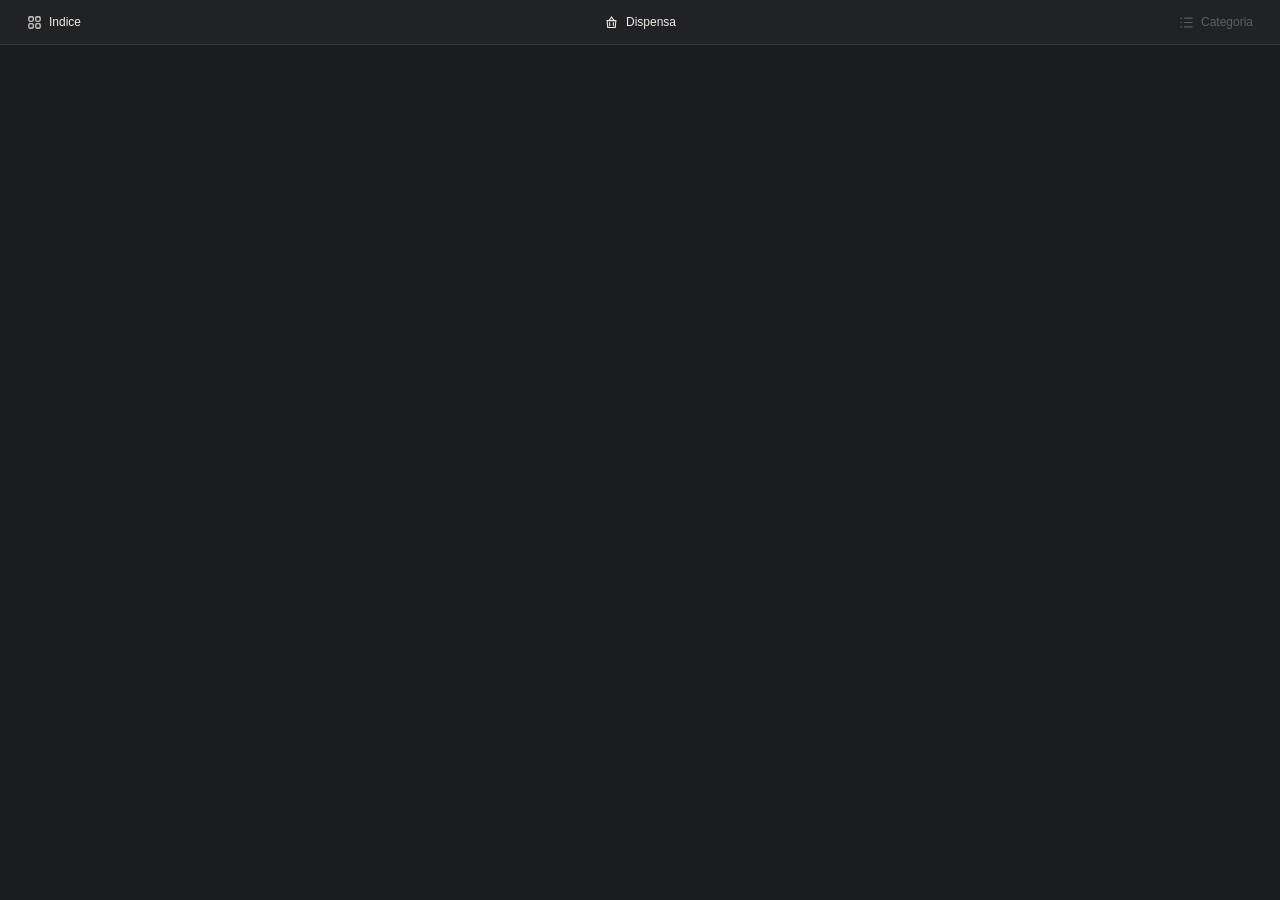
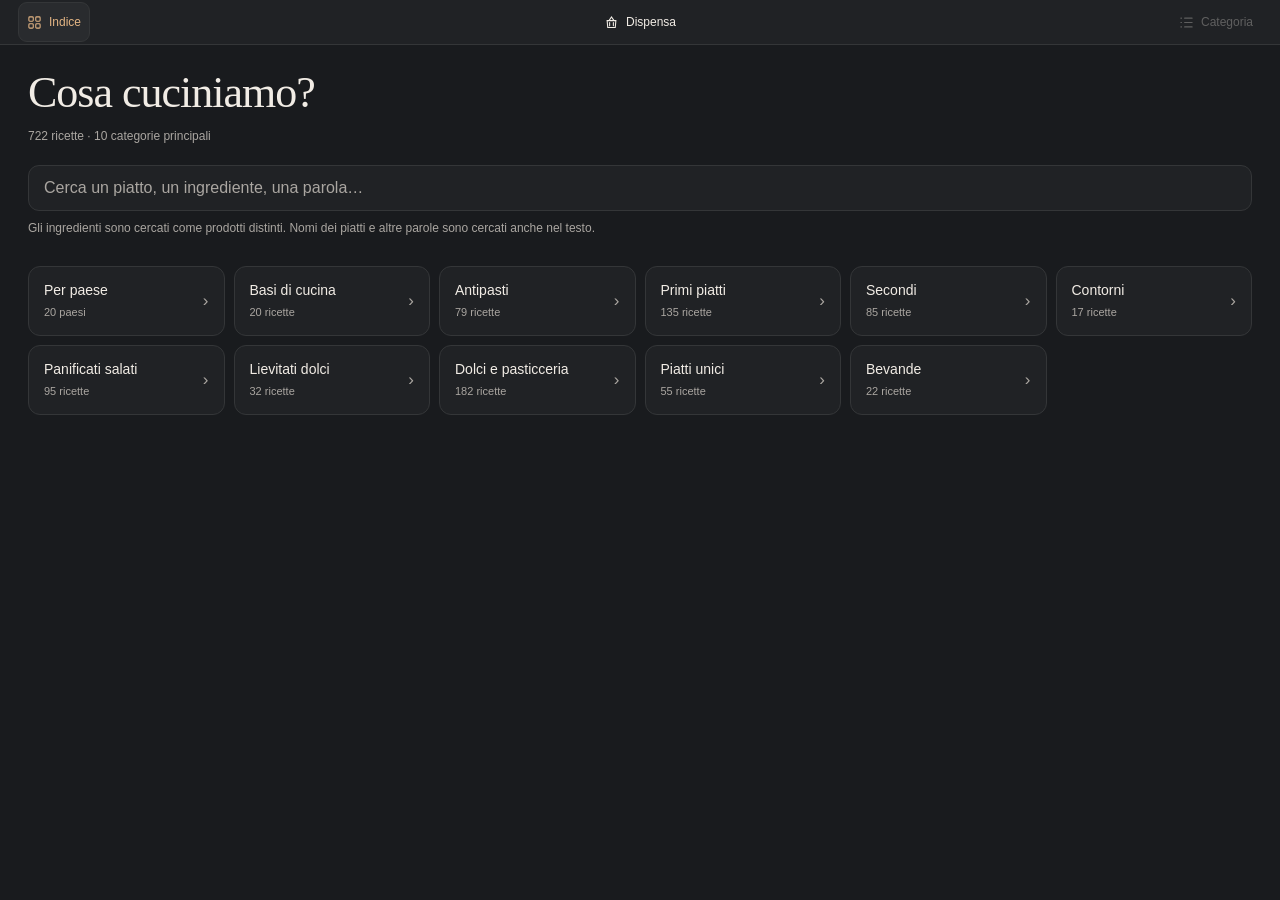
